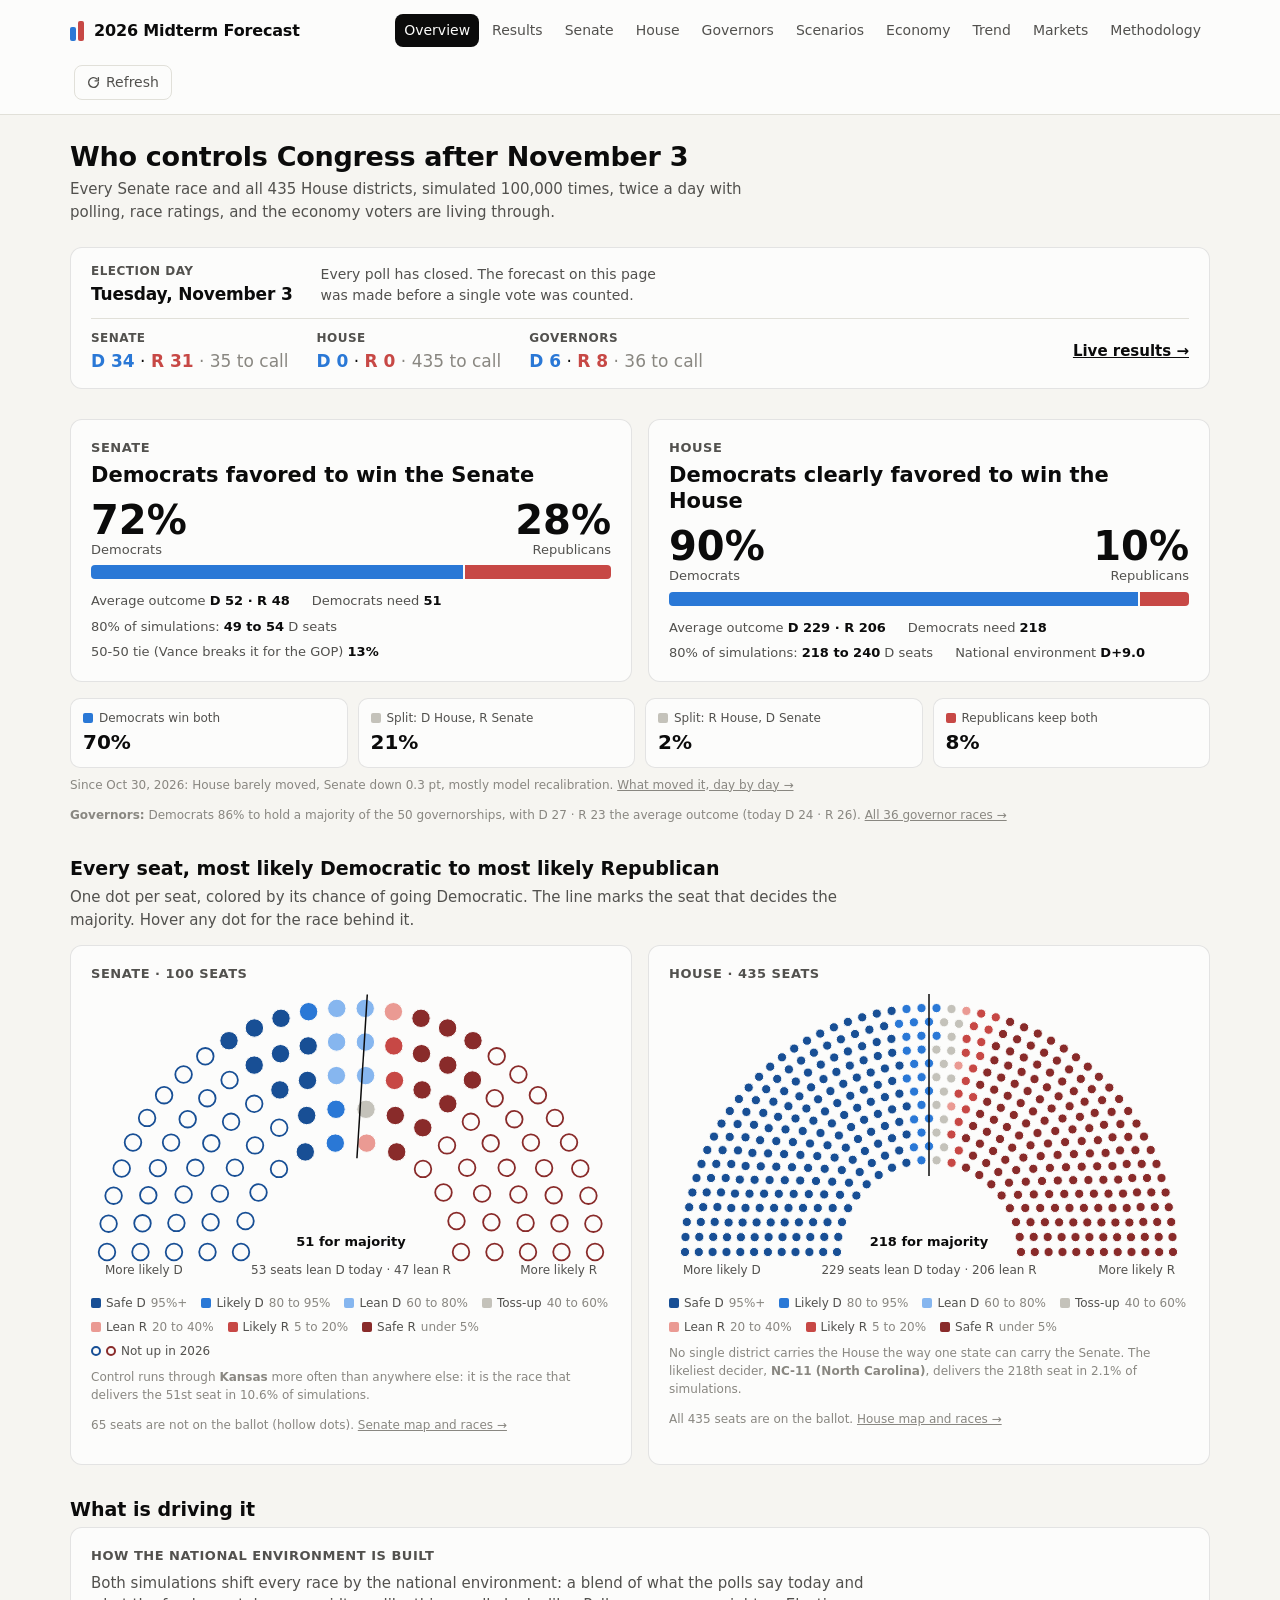
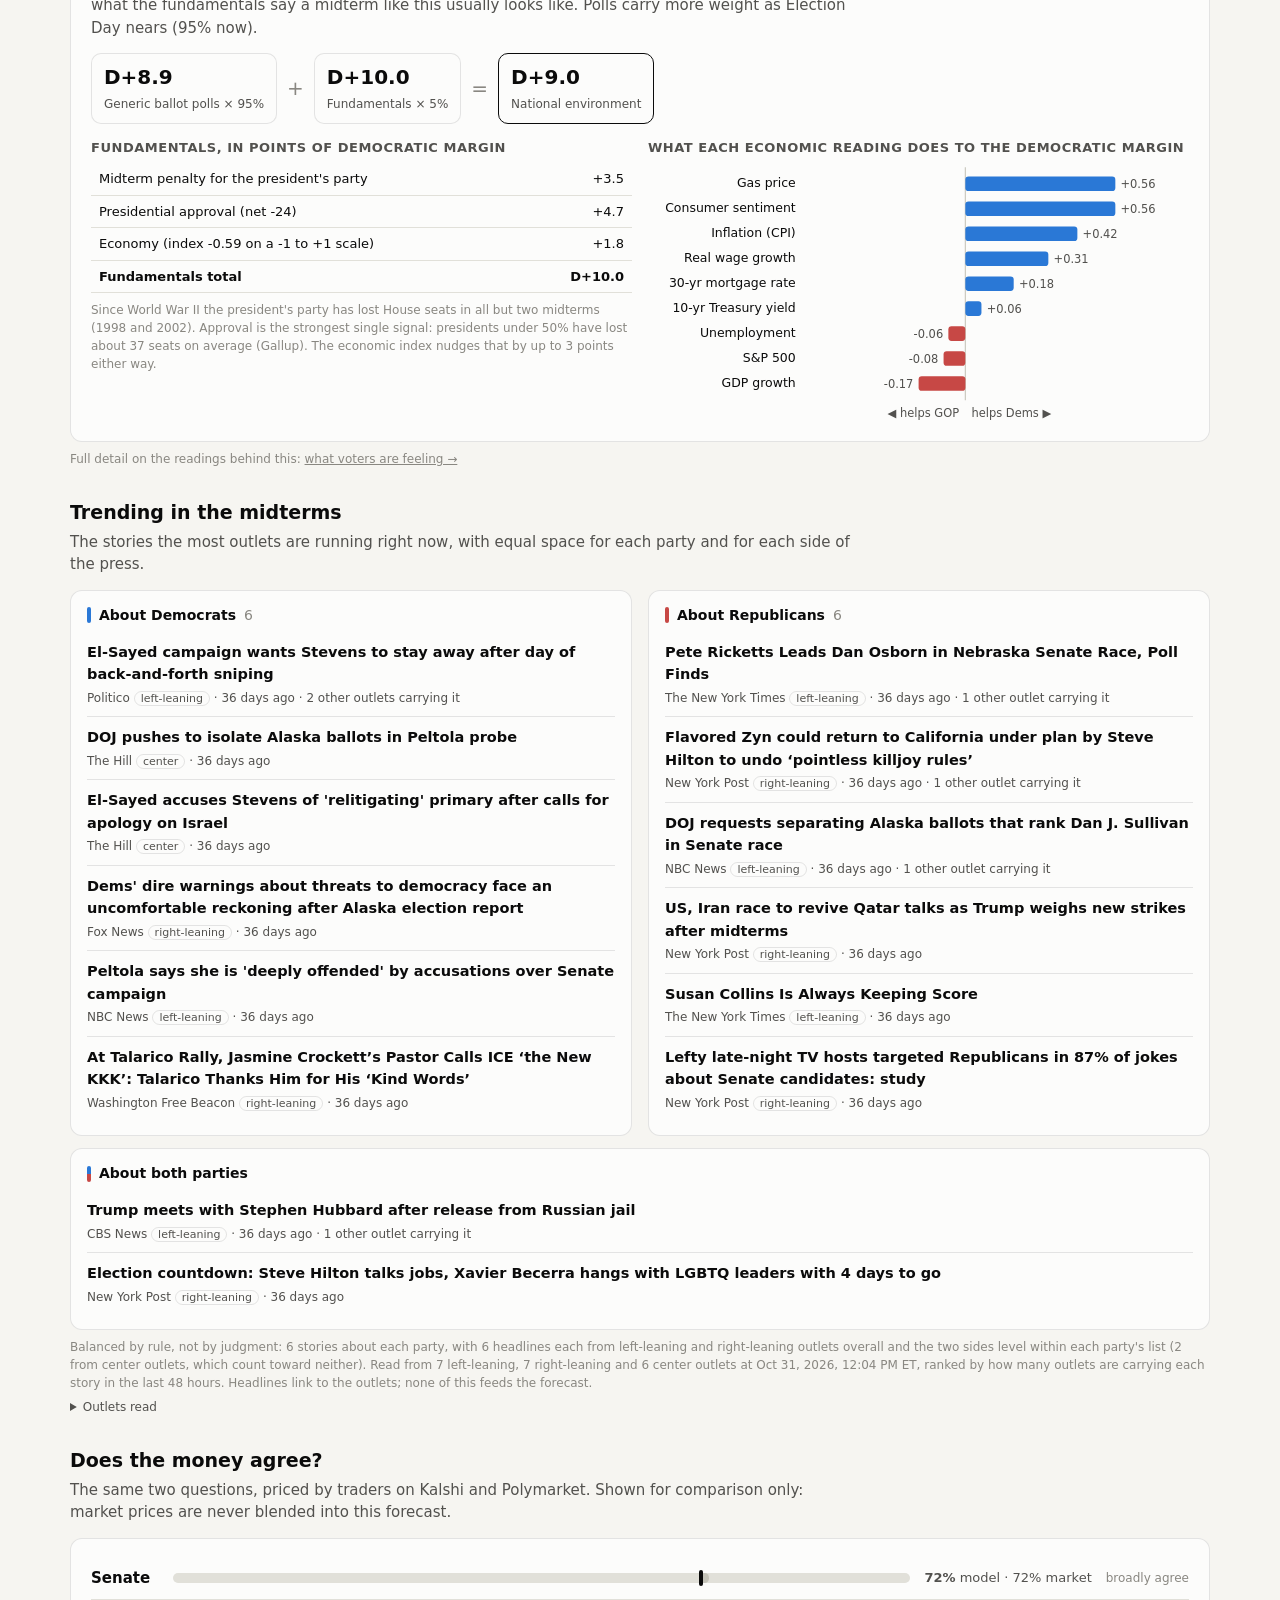
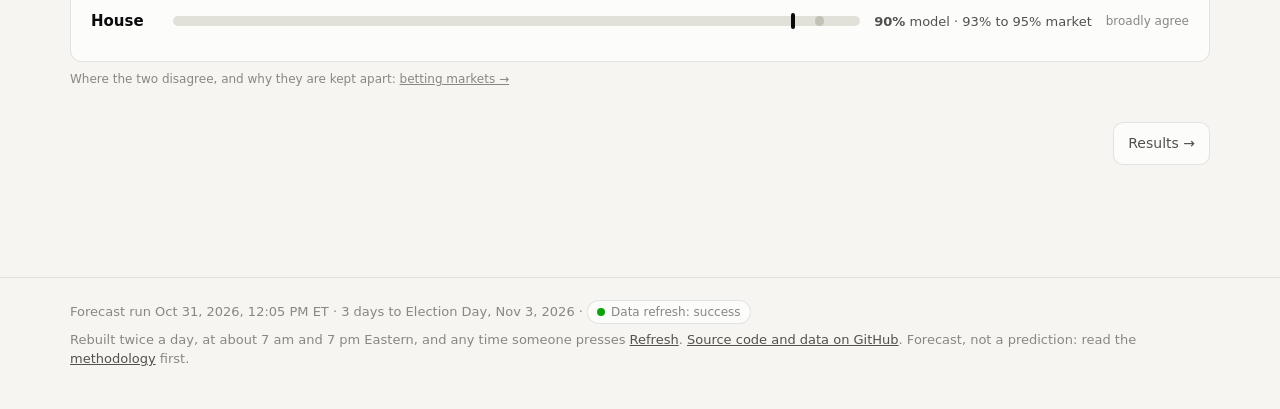
==== site/index.html @ d17dbe6e "Forecast update: 2026-10-31 16:06 UTC" ====
<!DOCTYPE html>
<html lang="en">
<head>
<meta charset="UTF-8">
<meta name="viewport" content="width=device-width, initial-scale=1">
<title>2026 Midterm Forecast</title>
<meta name="description" content="Who controls the House and Senate after November 3, 2026. Every Senate race and all 435 House districts, simulated 100,000 times, twice a day.">
<meta property="og:type" content="website">
<meta property="og:title" content="2026 Midterm Forecast">
<meta property="og:description" content="Who controls the House and Senate after November 3, 2026. Every Senate race and all 435 House districts, simulated 100,000 times, twice a day.">
<meta property="og:url" content="https://gh0stmahn-ai.github.io/">
<meta property="og:image" content="https://gh0stmahn-ai.github.io/assets/og.png">
<meta property="og:image:width" content="1200">
<meta property="og:image:height" content="630">
<meta name="twitter:card" content="summary_large_image">
<meta name="twitter:title" content="2026 Midterm Forecast">
<meta name="twitter:description" content="Who controls the House and Senate after November 3, 2026. Every Senate race and all 435 House districts, simulated 100,000 times, twice a day.">
<meta name="twitter:image" content="https://gh0stmahn-ai.github.io/assets/og.png">
<link rel="icon" href="data:image/svg+xml,%3Csvg xmlns='http://www.w3.org/2000/svg' viewBox='0 0 32 32'%3E%3Crect width='32' height='32' rx='7' fill='%23f6f5f1'/%3E%3Crect x='5' y='8' width='10' height='18' rx='2' fill='%232a78d6'/%3E%3Crect x='17' y='8' width='10' height='18' rx='2' fill='%23c74845'/%3E%3C/svg%3E">
<link rel="stylesheet" href="assets/style.css?v=6482eff1">
</head>
<body>
<header class="site-head"><div class="bar">
  <a class="brand plain" href="index.html"><span class="mark"><i></i><i></i></span>2026 Midterm Forecast</a>
  <nav class="main" aria-label="Sections"><a href="index.html" aria-current="page">Overview</a><a href="results.html">Results</a><a href="senate.html">Senate</a><a href="house.html">House</a><a href="governors.html">Governors</a><a href="scenarios.html">Scenarios</a><a href="economy.html">Economy</a><a href="trend.html">Trend</a><a href="markets.html">Markets</a><a href="methodology.html">Methodology</a></nav>
  <a class="refresh" href="https://github.com/Gh0stmahn-ai/cd-election-agent/actions/workflows/daily-forecast.yml" target="_blank" rel="noopener"
     title="Re-run the forecast now on the latest public data (opens GitHub Actions)">
    <svg viewBox="0 0 16 16" fill="none" stroke="currentColor" stroke-width="1.7"
         stroke-linecap="round" stroke-linejoin="round" aria-hidden="true">
      <path d="M14 8a6 6 0 1 1-1.8-4.3"></path><path d="M14 2v4h-4"></path>
    </svg>Refresh</a>
</div></header>

<div class="wrap">
<div class="page-head">
  <h1>Who controls Congress after November 3</h1>
  <div class="sub">Every Senate race and all 435 House districts, simulated 100,000 times, twice a day with polling, race ratings, and the economy voters are living through.</div>
</div>


<div class="countdown" id="countdown">
  <div class="cd-when"><span class="cd-kicker">Election Day</span>
    <span class="cd-date">Tuesday, November 3</span></div>
</div>

<section>
  <div class="grid2">
    <div class="card" id="hero-senate"></div>
    <div class="card" id="hero-house"></div>
  </div>
  <div class="joint" id="joint"></div>
  <p class="note" id="what-moved"></p>
  <p class="note" id="gov-line"></p>
</section>

<section>
  <h2>Every seat, most likely Democratic to most likely Republican</h2>
  <p class="lede">One dot per seat, colored by its chance of going Democratic. The line marks the seat that
    decides the majority. Hover any dot for the race behind it.</p>
  <div class="grid2">
    <div class="card">
      <div class="chamber-label">Senate · 100 seats</div>
      <svg id="hemi-senate" viewBox="0 0 520 300" role="img" aria-label="Senate seats"></svg>
      <div class="legend" id="legend-senate"></div>
      <p class="note" id="tip-senate-line"></p>
      <p class="note">65 seats are not on the ballot (hollow dots). <a href="senate.html">Senate map and races &#8594;</a></p>
    </div>
    <div class="card">
      <div class="chamber-label">House · 435 seats</div>
      <svg id="hemi-house" viewBox="0 0 520 300" role="img" aria-label="House seats"></svg>
      <div class="legend" id="legend-house"></div>
      <p class="note" id="tip-house-line"></p>
      <p class="note">All 435 seats are on the ballot. <a href="house.html">House map and races &#8594;</a></p>
    </div>
  </div>
</section>

<section>
  <h2>What is driving it</h2>
  <div class="card" id="environment"></div>
  <p class="note">Full detail on the readings behind this: <a href="economy.html">what voters are feeling &#8594;</a></p>
</section>

<section id="headlines-wrap">
  <h2>Trending in the midterms</h2>
  <p class="lede">The stories the most outlets are running right now, with equal space for each party and
    for each side of the press.</p>
  <div id="headlines"></div>
</section>

<section>
  <h2>Does the money agree?</h2>
  <p class="lede">The same two questions, priced by traders on Kalshi and Polymarket. Shown
    for comparison only: market prices are never blended into this forecast.</p>
  <div class="card" id="market-strip"></div>
  <p class="note">Where the two disagree, and why they are kept apart:
    <a href="markets.html">betting markets &#8594;</a></p>
</section>

<div class="prev-next"><span></span><a href="results.html">Results &#8594;</a></div>
</div>

<footer class="site"><div class="wrap" style="padding-bottom:0">
  <div id="foot-updated"></div>
  <div style="margin-top:6px">Rebuilt twice a day, at about 7 am and 7 pm Eastern, and any time someone
    presses <a href="https://github.com/Gh0stmahn-ai/cd-election-agent/actions/workflows/daily-forecast.yml">Refresh</a>.
    <a href="https://github.com/Gh0stmahn-ai/cd-election-agent">Source code and data on GitHub</a>.
    Forecast, not a prediction: read the <a href="methodology.html">methodology</a> first.</div>
</div></footer>

<script src="assets/app.js?v=6482eff1"></script>
<script>
const PAGE_DATA = {"site":{"timestamp":"2026-10-31T16:05:37.461318+00:00","status":"success"},"senate":{"dem_control_prob":0.7163,"tie_prob":0.1307,"mean_dem_seats":51.58,"mean_rep_seats":48.07,"not_up":{"D":34,"R":31,"note":"65 seats not up in 2026: 34 in the Democratic caucus (incl. King and Sanders), 31 Republican."},"percentiles":{"5":48,"10":49,"25":50,"50":52,"75":53,"90":54,"95":55},"histogram":{"39":1e-05,"40":2e-05,"41":0.0001,"42":0.00012,"43":0.00052,"44":0.00117,"45":0.00327,"46":0.00794,"47":0.01915,"48":0.04186,"49":0.07886,"50":0.13068,"51":0.17718,"52":0.1954,"53":0.1682,"54":0.10848,"55":0.04839,"56":0.01514,"57":0.00287,"58":0.0005,"59":7e-05,"60":3e-05,"61":2e-05,"62":1e-05,"63":1e-05},"seats":[{"seat_id":"AK-2026","state":"AK","held_by":"R","rating":"tossup","lean":"R","dem_candidate":"Mary Peltola","rep_candidate":"Dan S. Sullivan","incumbent":"Dan S. Sullivan","notes":"Top-four ballot: 3 Republicans advanced; Dan S. Sullivan is the incumbent","challenger_caucus":null,"atmospherics_adj":0.0,"polling":{"weight":0.841,"poll_margin":2.4,"n_used":4,"rating_margin":-1.51},"expected_margin":1.78,"dem_win_prob":0.6166,"tipping_prob":0.0984,"rating_prob":0.3988,"poll_prob":0.6582},{"seat_id":"AL-2026","state":"AL","held_by":"R","rating":"solid","lean":"R","dem_candidate":"Everett Wess","rep_candidate":"Barry Moore","incumbent":null,"notes":"Open: Tommy Tuberville not on the ballot","challenger_caucus":null,"atmospherics_adj":0.0,"polling":null,"expected_margin":-26.01,"dem_win_prob":0.0015,"tipping_prob":0.0003,"rating_prob":0.0016,"poll_prob":null},{"seat_id":"AR-2026","state":"AR","held_by":"R","rating":"solid","lean":"R","dem_candidate":"Hallie Shoffner","rep_candidate":"Tom Cotton","incumbent":"Tom Cotton","notes":"","challenger_caucus":null,"atmospherics_adj":0.0,"polling":null,"expected_margin":-26.01,"dem_win_prob":0.0014,"tipping_prob":0.0003,"rating_prob":0.0016,"poll_prob":null},{"seat_id":"CO-2026","state":"CO","held_by":"D","rating":"solid","lean":"D","dem_candidate":"John Hickenlooper","rep_candidate":"Mark Baisley","incumbent":"John Hickenlooper","notes":"","challenger_caucus":null,"atmospherics_adj":0.0,"polling":null,"expected_margin":25.99,"dem_win_prob":0.9983,"tipping_prob":0.0011,"rating_prob":0.9984,"poll_prob":null},{"seat_id":"DE-2026","state":"DE","held_by":"D","rating":"solid","lean":"D","dem_candidate":"Chris Coons","rep_candidate":"Michael Katz","incumbent":"Chris Coons","notes":"","challenger_caucus":null,"atmospherics_adj":0.0,"polling":null,"expected_margin":25.99,"dem_win_prob":0.9987,"tipping_prob":0.0008,"rating_prob":0.9984,"poll_prob":null},{"seat_id":"FL-2026-special","state":"FL","held_by":"R","rating":"likely","lean":"R","dem_candidate":"Angie Nixon","rep_candidate":"Ashley Moody","incumbent":"Ashley Moody","notes":"Special election","challenger_caucus":null,"atmospherics_adj":0.0,"polling":{"weight":0.841,"poll_margin":-6.3,"n_used":21,"rating_margin":-12.51},"expected_margin":-7.29,"dem_win_prob":0.1044,"tipping_prob":0.025,"rating_prob":0.0168,"poll_prob":0.1424},{"seat_id":"GA-2026","state":"GA","held_by":"D","rating":"likely","lean":"D","dem_candidate":"Jon Ossoff","rep_candidate":"Mike Collins","incumbent":"Jon Ossoff","notes":"","challenger_caucus":null,"atmospherics_adj":0.0,"polling":{"weight":0.841,"poll_margin":8.7,"n_used":13,"rating_margin":12.49},"expected_margin":9.3,"dem_win_prob":0.9444,"tipping_prob":0.0359,"rating_prob":0.983,"poll_prob":0.9302},{"seat_id":"IA-2026","state":"IA","held_by":"R","rating":"tossup","lean":"R","dem_candidate":"Josh Turek","rep_candidate":"Ashley Hinson","incumbent":null,"notes":"Open: Joni Ernst not on the ballot","challenger_caucus":null,"atmospherics_adj":-0.02,"polling":{"weight":0.841,"poll_margin":0.1,"n_used":28,"rating_margin":-1.51},"expected_margin":-0.46,"dem_win_prob":0.4687,"tipping_prob":0.0927,"rating_prob":0.3988,"poll_prob":0.5068},{"seat_id":"ID-2026","state":"ID","held_by":"R","rating":"solid","lean":"R","dem_candidate":"Todd Achilles (I)","rep_candidate":"Jim Risch","incumbent":"Jim Risch","notes":"The Democratic nominee withdrew; the challenger is independent Todd Achilles","challenger_caucus":"independent","atmospherics_adj":0.0,"polling":null,"expected_margin":-26.01,"dem_win_prob":0.0014,"tipping_prob":0.0,"rating_prob":0.0016,"poll_prob":null},{"seat_id":"IL-2026","state":"IL","held_by":"D","rating":"solid","lean":"D","dem_candidate":"Juliana Stratton","rep_candidate":"Don Tracy","incumbent":null,"notes":"Open: Dick Durbin not on the ballot","challenger_caucus":null,"atmospherics_adj":0.0,"polling":null,"expected_margin":25.99,"dem_win_prob":0.9984,"tipping_prob":0.0013,"rating_prob":0.9984,"poll_prob":null},{"seat_id":"KS-2026","state":"KS","held_by":"R","rating":"tossup","lean":"R","dem_candidate":"Adam Hamilton","rep_candidate":"Roger Marshall","incumbent":"Roger Marshall","notes":"","challenger_caucus":null,"atmospherics_adj":-0.01,"polling":{"weight":0.841,"poll_margin":2.8,"n_used":14,"rating_margin":-1.51},"expected_margin":1.97,"dem_win_prob":0.6344,"tipping_prob":0.1062,"rating_prob":0.3988,"poll_prob":0.6827},{"seat_id":"KY-2026","state":"KY","held_by":"R","rating":"solid","lean":"R","dem_candidate":"Charles Booker","rep_candidate":"Andy Barr","incumbent":null,"notes":"Open: Mitch McConnell not on the ballot","challenger_caucus":null,"atmospherics_adj":0.0,"polling":null,"expected_margin":-26.01,"dem_win_prob":0.0018,"tipping_prob":0.0003,"rating_prob":0.0016,"poll_prob":null},{"seat_id":"LA-2026","state":"LA","held_by":"R","rating":"solid","lean":"R","dem_candidate":"Jamie Davis","rep_candidate":"Julia Letlow","incumbent":null,"notes":"Open: Bill Cassidy not on the ballot","challenger_caucus":null,"atmospherics_adj":0.0,"polling":null,"expected_margin":-26.01,"dem_win_prob":0.0015,"tipping_prob":0.0003,"rating_prob":0.0016,"poll_prob":null},{"seat_id":"MA-2026","state":"MA","held_by":"D","rating":"solid","lean":"D","dem_candidate":"Ed Markey","rep_candidate":"John Deaton","incumbent":"Ed Markey","notes":"","challenger_caucus":null,"atmospherics_adj":0.0,"polling":null,"expected_margin":25.99,"dem_win_prob":0.9984,"tipping_prob":0.0012,"rating_prob":0.9984,"poll_prob":null},{"seat_id":"ME-2026","state":"ME","held_by":"R","rating":"tossup","lean":"R","dem_candidate":"Troy Jackson","rep_candidate":"Susan Collins","incumbent":"Susan Collins","notes":"","challenger_caucus":null,"atmospherics_adj":0.0,"polling":{"weight":0.841,"poll_margin":2.2,"n_used":29,"rating_margin":-1.51},"expected_margin":1.61,"dem_win_prob":0.6082,"tipping_prob":0.1035,"rating_prob":0.3988,"poll_prob":0.6456},{"seat_id":"MI-2026","state":"MI","held_by":"D","rating":"tossup","lean":"D","dem_candidate":"Abdul El-Sayed","rep_candidate":"Mike Rogers","incumbent":null,"notes":"Open: Gary Peters not on the ballot","challenger_caucus":null,"atmospherics_adj":-0.01,"polling":{"weight":0.841,"poll_margin":4.2,"n_used":46,"rating_margin":1.49},"expected_margin":3.62,"dem_win_prob":0.7352,"tipping_prob":0.0988,"rating_prob":0.5999,"poll_prob":0.7621},{"seat_id":"MN-2026","state":"MN","held_by":"D","rating":"lean","lean":"D","dem_candidate":"Peggy Flanagan","rep_candidate":"Michele Tafoya","incumbent":null,"notes":"Open: Tina Smith not on the ballot","challenger_caucus":null,"atmospherics_adj":0.0,"polling":{"weight":0.841,"poll_margin":6.0,"n_used":17,"rating_margin":8.49},"expected_margin":6.4,"dem_win_prob":0.866,"tipping_prob":0.0675,"rating_prob":0.9253,"poll_prob":0.8458},{"seat_id":"MS-2026","state":"MS","held_by":"R","rating":"likely","lean":"R","dem_candidate":"Scott Colom","rep_candidate":"Cindy Hyde-Smith","incumbent":"Cindy Hyde-Smith","notes":"","challenger_caucus":null,"atmospherics_adj":0.0,"polling":{"weight":0.421,"poll_margin":-5.6,"n_used":2,"rating_margin":-12.51},"expected_margin":-9.6,"dem_win_prob":0.0669,"tipping_prob":0.0145,"rating_prob":0.0168,"poll_prob":0.1709},{"seat_id":"MT-2026","state":"MT","held_by":"R","rating":"solid","lean":"R","dem_candidate":"Seth Bodnar (I)","rep_candidate":"Kurt Alme","incumbent":null,"notes":"The main challenger is independent Seth Bodnar; Democrat Alani Bankhead is also on the ballot; Open: Steve Daines not on the ballot","challenger_caucus":"independent","atmospherics_adj":0.0,"polling":null,"expected_margin":-26.01,"dem_win_prob":0.0016,"tipping_prob":0.0,"rating_prob":0.0016,"poll_prob":null},{"seat_id":"NC-2026","state":"NC","held_by":"R","rating":"likely","lean":"D","dem_candidate":"Roy Cooper","rep_candidate":"Michael Whatley","incumbent":null,"notes":"Open: Thom Tillis not on the ballot","challenger_caucus":null,"atmospherics_adj":0.0,"polling":{"weight":0.841,"poll_margin":11.0,"n_used":27,"rating_margin":12.49},"expected_margin":11.24,"dem_win_prob":0.974,"tipping_prob":0.0197,"rating_prob":0.983,"poll_prob":0.9691},{"seat_id":"NE-2026","state":"NE","held_by":"R","rating":"lean","lean":"R","dem_candidate":"Dan Osborn (I)","rep_candidate":"Pete Ricketts","incumbent":"Pete Ricketts","notes":"Challenger is independent Dan Osborn, who says he would not caucus with either party","challenger_caucus":"independent","atmospherics_adj":0.0,"polling":{"weight":0.841,"poll_margin":-1.2,"n_used":12,"rating_margin":-8.51},"expected_margin":-2.36,"dem_win_prob":0.3393,"tipping_prob":0.0,"rating_prob":0.0743,"poll_prob":0.4193},{"seat_id":"NH-2026","state":"NH","held_by":"D","rating":"lean","lean":"D","dem_candidate":"Chris Pappas","rep_candidate":"John E. Sununu","incumbent":null,"notes":"Open: Jeanne Shaheen not on the ballot","challenger_caucus":null,"atmospherics_adj":-0.03,"polling":{"weight":0.841,"poll_margin":7.3,"n_used":15,"rating_margin":8.49},"expected_margin":7.04,"dem_win_prob":0.8877,"tipping_prob":0.0608,"rating_prob":0.9253,"poll_prob":0.8924},{"seat_id":"NJ-2026","state":"NJ","held_by":"D","rating":"solid","lean":"D","dem_candidate":"Cory Booker","rep_candidate":"Justin Murphy","incumbent":"Cory Booker","notes":"","challenger_caucus":null,"atmospherics_adj":0.0,"polling":null,"expected_margin":25.99,"dem_win_prob":0.9983,"tipping_prob":0.001,"rating_prob":0.9984,"poll_prob":null},{"seat_id":"NM-2026","state":"NM","held_by":"D","rating":"solid","lean":"D","dem_candidate":"Ben Ray Luj\u00e1n","rep_candidate":"Larry Marker","incumbent":"Ben Ray Luj\u00e1n","notes":"","challenger_caucus":null,"atmospherics_adj":0.0,"polling":null,"expected_margin":25.99,"dem_win_prob":0.9979,"tipping_prob":0.0013,"rating_prob":0.9984,"poll_prob":null},{"seat_id":"OH-2026-special","state":"OH","held_by":"R","rating":"tossup","lean":"R","dem_candidate":"Sherrod Brown","rep_candidate":"Jon Husted","incumbent":null,"notes":"Special election","challenger_caucus":null,"atmospherics_adj":0.05,"polling":{"weight":0.841,"poll_margin":3.2,"n_used":28,"rating_margin":-1.51},"expected_margin":3.2,"dem_win_prob":0.7099,"tipping_prob":0.0992,"rating_prob":0.3988,"poll_prob":0.7065},{"seat_id":"OK-2026","state":"OK","held_by":"R","rating":"solid","lean":"R","dem_candidate":"N'Kiyla Jasmine Thomas","rep_candidate":"Kevin Hern","incumbent":null,"notes":"Open: Alan Armstrong not on the ballot","challenger_caucus":null,"atmospherics_adj":0.0,"polling":null,"expected_margin":-26.01,"dem_win_prob":0.0015,"tipping_prob":0.0003,"rating_prob":0.0016,"poll_prob":null},{"seat_id":"OR-2026","state":"OR","held_by":"D","rating":"solid","lean":"D","dem_candidate":"Jeff Merkley","rep_candidate":"David Brock Smith","incumbent":"Jeff Merkley","notes":"","challenger_caucus":null,"atmospherics_adj":0.0,"polling":null,"expected_margin":25.99,"dem_win_prob":0.9984,"tipping_prob":0.0011,"rating_prob":0.9984,"poll_prob":null},{"seat_id":"RI-2026","state":"RI","held_by":"D","rating":"solid","lean":"D","dem_candidate":"Jack Reed","rep_candidate":"Raymond McKay","incumbent":"Jack Reed","notes":"","challenger_caucus":null,"atmospherics_adj":0.0,"polling":null,"expected_margin":25.99,"dem_win_prob":0.9983,"tipping_prob":0.0009,"rating_prob":0.9984,"poll_prob":null},{"seat_id":"SC-2026","state":"SC","held_by":"R","rating":"lean","lean":"R","dem_candidate":"Annie Andrews","rep_candidate":"Darline Graham","incumbent":"Darline Graham","notes":"","challenger_caucus":null,"atmospherics_adj":0.0,"polling":{"weight":0.841,"poll_margin":-1.8,"n_used":13,"rating_margin":-8.51},"expected_margin":-2.86,"dem_win_prob":0.3099,"tipping_prob":0.0699,"rating_prob":0.0743,"poll_prob":0.38},{"seat_id":"SD-2026","state":"SD","held_by":"R","rating":"solid","lean":"R","dem_candidate":"Brian Bengs (I)","rep_candidate":"Mike Rounds","incumbent":"Mike Rounds","notes":"The Democratic nominee withdrew; the challenger is independent Brian Bengs","challenger_caucus":"independent","atmospherics_adj":0.0,"polling":null,"expected_margin":-26.01,"dem_win_prob":0.0016,"tipping_prob":0.0,"rating_prob":0.0016,"poll_prob":null},{"seat_id":"TN-2026","state":"TN","held_by":"R","rating":"solid","lean":"R","dem_candidate":"Marquita Bradshaw","rep_candidate":"Bill Hagerty","incumbent":"Bill Hagerty","notes":"","challenger_caucus":null,"atmospherics_adj":0.0,"polling":null,"expected_margin":-26.01,"dem_win_prob":0.0016,"tipping_prob":0.0003,"rating_prob":0.0016,"poll_prob":null},{"seat_id":"TX-2026","state":"TX","held_by":"R","rating":"tossup","lean":"R","dem_candidate":"James Talarico","rep_candidate":"Ken Paxton","incumbent":null,"notes":"Open: John Cornyn not on the ballot","challenger_caucus":null,"atmospherics_adj":0.02,"polling":{"weight":0.841,"poll_margin":2.9,"n_used":53,"rating_margin":-1.51},"expected_margin":2.5,"dem_win_prob":0.6588,"tipping_prob":0.0955,"rating_prob":0.3988,"poll_prob":0.6888},{"seat_id":"VA-2026","state":"VA","held_by":"D","rating":"solid","lean":"D","dem_candidate":"Mark Warner","rep_candidate":"Bert Mizusawa","incumbent":"Mark Warner","notes":"","challenger_caucus":null,"atmospherics_adj":0.0,"polling":null,"expected_margin":25.99,"dem_win_prob":0.9983,"tipping_prob":0.001,"rating_prob":0.9984,"poll_prob":null},{"seat_id":"WV-2026","state":"WV","held_by":"R","rating":"solid","lean":"R","dem_candidate":"Rachel Fetty Anderson","rep_candidate":"Shelley Moore Capito","incumbent":"Shelley Moore Capito","notes":"","challenger_caucus":null,"atmospherics_adj":0.0,"polling":null,"expected_margin":-26.01,"dem_win_prob":0.0026,"tipping_prob":0.0006,"rating_prob":0.0016,"poll_prob":null},{"seat_id":"WY-2026","state":"WY","held_by":"R","rating":"solid","lean":"R","dem_candidate":"James W. Byrd","rep_candidate":"Harriet Hageman","incumbent":null,"notes":"Open: Cynthia Lummis not on the ballot","challenger_caucus":null,"atmospherics_adj":0.0,"polling":null,"expected_margin":-26.01,"dem_win_prob":0.0017,"tipping_prob":0.0003,"rating_prob":0.0016,"poll_prob":null}],"ratings_as_of":"2026-10-31","ratings_source":"Cook Political Report Senate ratings of Oct 30, 2026, via Wikipedia (revision 1383022333, 2026-10-31)"},"house":{"dem_control_prob":0.9018,"mean_dem_seats":228.88,"majority":218,"percentiles":{"5":213,"10":218,"25":224,"50":229,"75":235,"90":240,"95":244},"histogram":{"150":1e-05,"151":1e-05,"152":1e-05,"153":1e-05,"154":3e-05,"155":5e-05,"156":1e-05,"157":3e-05,"158":2e-05,"159":4e-05,"160":2e-05,"161":6e-05,"162":1e-05,"163":3e-05,"164":6e-05,"165":4e-05,"166":3e-05,"167":6e-05,"168":6e-05,"169":8e-05,"170":3e-05,"171":3e-05,"172":4e-05,"173":7e-05,"174":0.00018,"175":0.00012,"176":0.00013,"177":0.0001,"178":0.00013,"179":0.00017,"180":0.00015,"181":0.00019,"182":0.00023,"183":0.00024,"184":0.00025,"185":0.00022,"186":0.00019,"187":0.00023,"188":0.00023,"189":0.00029,"190":0.00036,"191":0.00043,"192":0.00048,"193":0.00048,"194":0.00042,"195":0.00065,"196":0.00069,"197":0.00055,"198":0.00097,"199":0.00093,"200":0.00127,"201":0.00131,"202":0.00142,"203":0.00188,"204":0.00175,"205":0.00224,"206":0.00242,"207":0.00287,"208":0.00336,"209":0.00386,"210":0.00437,"211":0.00564,"212":0.0056,"213":0.00701,"214":0.0083,"215":0.01016,"216":0.01101,"217":0.01358,"218":0.01628,"219":0.01854,"220":0.02186,"221":0.02551,"222":0.02804,"223":0.03202,"224":0.03635,"225":0.04075,"226":0.04472,"227":0.04726,"228":0.04936,"229":0.0505,"230":0.04955,"231":0.0497,"232":0.04817,"233":0.04531,"234":0.04343,"235":0.03746,"236":0.03365,"237":0.02968,"238":0.02546,"239":0.02158,"240":0.01847,"241":0.01444,"242":0.01233,"243":0.01056,"244":0.00865,"245":0.00711,"246":0.00531,"247":0.00489,"248":0.00395,"249":0.00315,"250":0.00242,"251":0.00255,"252":0.00197,"253":0.00164,"254":0.00127,"255":0.00105,"256":0.00093,"257":0.00082,"258":0.00065,"259":0.00042,"260":0.00053,"261":0.00045,"262":0.00035,"263":0.00036,"264":0.00029,"265":0.00028,"266":0.00019,"267":0.00016,"268":0.0002,"269":9e-05,"270":0.00013,"271":6e-05,"272":0.0001,"273":0.00012,"274":7e-05,"275":4e-05,"276":5e-05,"277":7e-05,"278":9e-05,"279":4e-05,"280":3e-05,"281":6e-05,"282":2e-05,"283":5e-05,"284":3e-05,"285":2e-05,"287":1e-05},"district_probs":{"AK-AL":0.099,"AL-1":0.0,"AL-2":0.0902,"AL-3":0.0,"AL-4":0.0,"AL-5":0.0,"AL-6":0.0,"AL-7":0.9995,"AR-1":0.0,"AR-2":0.0209,"AR-3":0.0,"AR-4":0.0,"AZ-1":0.9068,"AZ-2":0.0938,"AZ-3":1.0,"AZ-4":0.9714,"AZ-5":0.0003,"AZ-6":0.9139,"AZ-7":0.9999,"AZ-8":0.0011,"AZ-9":0.0,"CA-1":0.9934,"CA-2":0.9999,"CA-3":0.9874,"CA-4":0.9966,"CA-5":0.0004,"CA-6":0.9792,"CA-7":0.9934,"CA-8":1.0,"CA-9":0.9967,"CA-10":1.0,"CA-11":1.0,"CA-12":1.0,"CA-13":0.966,"CA-14":1.0,"CA-15":1.0,"CA-16":1.0,"CA-17":1.0,"CA-18":1.0,"CA-19":1.0,"CA-20":0.0,"CA-21":0.9781,"CA-22":0.5129,"CA-23":0.0009,"CA-24":0.9999,"CA-25":0.9645,"CA-26":0.9979,"CA-27":0.9871,"CA-28":0.9999,"CA-29":1.0,"CA-30":1.0,"CA-31":0.9962,"CA-32":1.0,"CA-33":0.9934,"CA-34":1.0,"CA-35":0.9877,"CA-36":1.0,"CA-37":1.0,"CA-38":0.9964,"CA-39":0.9938,"CA-40":0.006,"CA-41":0.998,"CA-42":0.9967,"CA-43":1.0,"CA-44":1.0,"CA-45":0.9698,"CA-46":0.9992,"CA-47":0.9875,"CA-48":0.9046,"CA-49":0.9938,"CA-50":0.9991,"CA-51":0.9989,"CA-52":0.9997,"CO-1":1.0,"CO-2":1.0,"CO-3":0.029,"CO-4":0.0822,"CO-5":0.4074,"CO-6":0.9997,"CO-7":0.9981,"CO-8":0.912,"CT-1":0.9998,"CT-2":0.9701,"CT-3":0.9976,"CT-4":1.0,"CT-5":0.9506,"DE-AL":0.998,"FL-1":0.0,"FL-2":0.0011,"FL-3":0.0003,"FL-4":0.0072,"FL-5":0.0003,"FL-6":0.0001,"FL-7":0.11,"FL-8":0.0011,"FL-9":0.0874,"FL-10":0.9999,"FL-11":0.0022,"FL-12":0.0021,"FL-13":0.1023,"FL-14":0.5604,"FL-15":0.0006,"FL-16":0.0265,"FL-17":0.0002,"FL-18":0.0011,"FL-19":0.0001,"FL-20":1.0,"FL-21":0.0021,"FL-22":0.5602,"FL-23":0.9988,"FL-24":1.0,"FL-25":0.89,"FL-26":0.0019,"FL-27":0.1008,"FL-28":0.0003,"GA-1":0.001,"GA-2":0.9705,"GA-3":0.0,"GA-4":1.0,"GA-5":1.0,"GA-6":1.0,"GA-7":0.0001,"GA-8":0.0,"GA-9":0.0,"GA-10":0.0002,"GA-11":0.0001,"GA-12":0.002,"GA-13":1.0,"GA-14":0.0,"HI-1":0.9998,"HI-2":0.9997,"IA-1":0.8724,"IA-2":0.4289,"IA-3":0.8899,"IA-4":0.0,"ID-1":0.0,"ID-2":0.0,"IL-1":1.0,"IL-2":1.0,"IL-3":1.0,"IL-4":1.0,"IL-5":1.0,"IL-6":0.9528,"IL-7":1.0,"IL-8":0.9836,"IL-9":1.0,"IL-10":0.9999,"IL-11":0.9913,"IL-12":0.0,"IL-13":0.9844,"IL-14":0.9512,"IL-15":0.0,"IL-16":0.0002,"IL-17":0.952,"IN-1":0.9741,"IN-2":0.0,"IN-3":0.0,"IN-4":0.0,"IN-5":0.0894,"IN-6":0.0,"IN-7":1.0,"IN-8":0.0,"IN-9":0.0,"KS-1":0.0,"KS-2":0.0161,"KS-3":0.9247,"KS-4":0.0001,"KY-1":0.0,"KY-2":0.0,"KY-3":0.9994,"KY-4":0.0,"KY-5":0.0,"KY-6":0.3792,"LA-1":0.0,"LA-2":1.0,"LA-3":0.0,"LA-4":0.0,"LA-5":0.0,"LA-6":0.0,"MA-1":0.998,"MA-2":0.9999,"MA-3":0.9998,"MA-4":0.9997,"MA-5":1.0,"MA-6":0.9997,"MA-7":1.0,"MA-8":1.0,"MA-9":0.9911,"MD-1":0.0013,"MD-2":0.9993,"MD-3":0.9998,"MD-4":1.0,"MD-5":1.0,"MD-6":0.9467,"MD-7":1.0,"MD-8":1.0,"ME-1":0.9997,"ME-2":0.1276,"MI-1":0.0002,"MI-2":0.0,"MI-3":0.9722,"MI-4":0.4446,"MI-5":0.0,"MI-6":0.9999,"MI-7":0.4958,"MI-8":0.9708,"MI-9":0.0,"MI-10":0.4432,"MI-11":0.999,"MI-12":1.0,"MI-13":1.0,"MN-1":0.0999,"MN-2":0.9815,"MN-3":0.9998,"MN-4":1.0,"MN-5":1.0,"MN-6":0.0003,"MN-7":0.0,"MN-8":0.002,"MO-1":1.0,"MO-2":0.0236,"MO-3":0.0,"MO-4":0.0,"MO-5":1.0,"MO-6":0.0,"MO-7":0.0,"MO-8":0.0,"MS-1":0.0,"MS-2":0.9997,"MS-3":0.0,"MS-4":0.0,"MT-1":0.4082,"MT-2":0.0,"NC-1":0.5466,"NC-2":1.0,"NC-3":0.0246,"NC-4":1.0,"NC-5":0.0178,"NC-6":0.0005,"NC-7":0.0021,"NC-8":0.0004,"NC-9":0.0198,"NC-10":0.0005,"NC-11":0.8747,"NC-12":1.0,"NC-13":0.0205,"NC-14":0.0011,"ND-AL":0.0,"NE-1":0.025,"NE-2":0.9804,"NE-3":0.0,"NH-1":0.9777,"NH-2":0.9209,"NJ-1":0.9993,"NJ-2":0.0318,"NJ-3":0.9825,"NJ-4":0.0,"NJ-5":0.9182,"NJ-6":0.9824,"NJ-7":0.9043,"NJ-8":1.0,"NJ-9":0.9735,"NJ-10":1.0,"NJ-11":0.9821,"NJ-12":0.9999,"NM-1":0.9944,"NM-2":0.8971,"NM-3":0.9443,"NV-1":0.9768,"NV-2":0.0939,"NV-3":0.9742,"NV-4":0.9773,"NY-1":0.0158,"NY-2":0.0048,"NY-3":0.9698,"NY-4":0.9742,"NY-5":1.0,"NY-6":0.9906,"NY-7":1.0,"NY-8":1.0,"NY-9":1.0,"NY-10":1.0,"NY-11":0.0003,"NY-12":1.0,"NY-13":1.0,"NY-14":1.0,"NY-15":1.0,"NY-16":1.0,"NY-17":0.5161,"NY-18":0.9191,"NY-19":0.9709,"NY-20":0.9974,"NY-21":0.079,"NY-22":0.9704,"NY-23":0.0003,"NY-24":0.0002,"NY-25":0.9993,"NY-26":0.9996,"OH-1":0.9693,"OH-2":0.0,"OH-3":1.0,"OH-4":0.0,"OH-5":0.0001,"OH-6":0.0,"OH-7":0.4068,"OH-8":0.0009,"OH-9":0.8706,"OH-10":0.1208,"OH-11":1.0,"OH-12":0.0,"OH-13":0.9773,"OH-14":0.0003,"OH-15":0.112,"OK-1":0.0001,"OK-2":0.0,"OK-3":0.0,"OK-4":0.0,"OK-5":0.0004,"OR-1":1.0,"OR-2":0.0001,"OR-3":1.0,"OR-4":0.9918,"OR-5":0.9727,"OR-6":0.9918,"PA-1":0.5193,"PA-2":1.0,"PA-3":1.0,"PA-4":0.9978,"PA-5":1.0,"PA-6":0.9913,"PA-7":0.9069,"PA-8":0.8838,"PA-9":0.0,"PA-10":0.8921,"PA-11":0.0002,"PA-12":0.9996,"PA-13":0.0,"PA-14":0.0,"PA-15":0.0,"PA-16":0.0001,"PA-17":0.9526,"RI-1":0.9999,"RI-2":0.9729,"SC-1":0.3867,"SC-2":0.002,"SC-3":0.0,"SC-4":0.0001,"SC-5":0.0002,"SC-6":0.9999,"SC-7":0.0001,"SD-AL":0.0,"TN-1":0.0,"TN-2":0.0,"TN-3":0.0,"TN-4":0.0002,"TN-5":0.0003,"TN-6":0.0001,"TN-7":0.0001,"TN-8":0.0002,"TN-9":0.0006,"TX-1":0.0,"TX-2":0.0002,"TX-3":0.0002,"TX-4":0.0001,"TX-5":0.0004,"TX-6":0.0001,"TX-7":0.9999,"TX-8":0.0001,"TX-9":0.0248,"TX-10":0.0004,"TX-11":0.0,"TX-12":0.0002,"TX-13":0.0,"TX-14":0.0001,"TX-15":0.3771,"TX-16":0.9997,"TX-17":0.0003,"TX-18":1.0,"TX-19":0.0,"TX-20":1.0,"TX-21":0.0004,"TX-22":0.0002,"TX-23":0.1067,"TX-24":0.0014,"TX-25":0.0002,"TX-26":0.0002,"TX-27":0.0004,"TX-28":0.9557,"TX-29":1.0,"TX-30":1.0,"TX-31":0.0001,"TX-32":0.0014,"TX-33":1.0,"TX-34":0.878,"TX-35":0.5564,"TX-36":0.0002,"TX-37":1.0,"TX-38":0.0004,"UT-1":1.0,"UT-2":0.0,"UT-3":0.0,"UT-4":0.0,"VA-1":0.4433,"VA-2":0.9109,"VA-3":1.0,"VA-4":1.0,"VA-5":0.0267,"VA-6":0.0001,"VA-7":0.978,"VA-8":1.0,"VA-9":0.0,"VA-10":0.9913,"VA-11":1.0,"VT-AL":1.0,"WA-1":1.0,"WA-2":0.9999,"WA-3":0.9013,"WA-4":0.0003,"WA-5":0.0268,"WA-6":0.9997,"WA-7":1.0,"WA-8":0.9545,"WA-9":1.0,"WA-10":0.9989,"WI-1":0.1393,"WI-2":1.0,"WI-3":0.888,"WI-4":1.0,"WI-5":0.0002,"WI-6":0.0013,"WI-7":0.0002,"WI-8":0.001,"WV-1":0.0,"WV-2":0.0,"WY-AL":0.0},"district_tipping":{"AK-AL":0.0018,"AL-2":0.0015,"AZ-1":0.0174,"AZ-2":0.0017,"AZ-4":0.0054,"AZ-6":0.018,"CA-1":0.0014,"CA-3":0.0021,"CA-4":0.0008,"CA-6":0.0036,"CA-7":0.0014,"CA-9":0.0007,"CA-13":0.0076,"CA-21":0.0034,"CA-22":0.018,"CA-25":0.0056,"CA-27":0.0022,"CA-31":0.0006,"CA-33":0.0013,"CA-35":0.0023,"CA-38":0.0006,"CA-39":0.0015,"CA-42":0.0007,"CA-45":0.0067,"CA-47":0.0022,"CA-48":0.015,"CA-49":0.0013,"CO-4":0.0011,"CO-5":0.0137,"CO-8":0.0175,"CT-2":0.0049,"CT-3":0.0005,"CT-5":0.0079,"DE-AL":0.0005,"FL-7":0.002,"FL-9":0.0014,"FL-13":0.0017,"FL-14":0.02,"FL-22":0.0198,"FL-25":0.0198,"FL-27":0.0017,"GA-2":0.0054,"IA-1":0.0196,"IA-2":0.0138,"IA-3":0.0184,"IL-6":0.0078,"IL-8":0.0036,"IL-11":0.0019,"IL-13":0.0034,"IL-14":0.0079,"IL-17":0.0081,"IN-1":0.008,"IN-5":0.0018,"KS-3":0.0105,"KY-6":0.0123,"MA-1":0.0006,"MA-9":0.002,"MD-6":0.0081,"ME-2":0.0028,"MI-3":0.0058,"MI-4":0.0146,"MI-7":0.0166,"MI-8":0.0089,"MI-10":0.0147,"MN-1":0.0018,"MN-2":0.0066,"MT-1":0.0131,"NC-1":0.0194,"NC-11":0.0207,"NE-2":0.0066,"NH-1":0.0071,"NH-2":0.0114,"NJ-3":0.0035,"NJ-5":0.0107,"NJ-6":0.0037,"NJ-7":0.0171,"NJ-9":0.0065,"NJ-11":0.0036,"NM-1":0.0011,"NM-2":0.0164,"NM-3":0.0078,"NV-1":0.0063,"NV-2":0.0013,"NV-3":0.0067,"NV-4":0.0069,"NY-3":0.0079,"NY-4":0.0066,"NY-6":0.0021,"NY-17":0.0177,"NY-18":0.0105,"NY-19":0.0072,"NY-20":0.0007,"NY-21":0.0013,"NY-22":0.0057,"OH-1":0.009,"OH-7":0.0132,"OH-9":0.0202,"OH-10":0.0023,"OH-13":0.0073,"OH-15":0.0024,"OR-4":0.0019,"OR-5":0.0056,"OR-6":0.0021,"PA-1":0.0179,"PA-6":0.0018,"PA-7":0.0177,"PA-8":0.0203,"PA-10":0.0196,"PA-17":0.0078,"RI-2":0.0057,"SC-1":0.0131,"TX-15":0.0122,"TX-23":0.0018,"TX-28":0.0103,"TX-34":0.0185,"TX-35":0.0194,"VA-1":0.015,"VA-2":0.0177,"VA-7":0.0062,"VA-10":0.0021,"WA-3":0.0186,"WA-8":0.0079,"WI-1":0.0033,"WI-3":0.0192},"district_ratings":{"AK-AL":"NR","AL-1":"SR","AL-2":"NR","AL-3":"SR","AL-4":"SR","AL-5":"SR","AL-6":"SR","AL-7":"SD","AR-1":"SR","AR-2":"LR","AR-3":"SR","AR-4":"SR","AZ-1":"ND","AZ-2":"NR","AZ-3":"SD","AZ-4":"SD","AZ-5":"SR","AZ-6":"ND","AZ-7":"SD","AZ-8":"SR","AZ-9":"SR","CA-1":"SD","CA-2":"SD","CA-3":"SD","CA-4":"SD","CA-5":"SR","CA-6":"SD","CA-7":"SD","CA-8":"SD","CA-9":"SD","CA-10":"SD","CA-11":"SD","CA-12":"SD","CA-13":"LD","CA-14":"SD","CA-15":"SD","CA-16":"SD","CA-17":"SD","CA-18":"SD","CA-19":"SD","CA-20":"SR","CA-21":"SD","CA-22":"TR","CA-23":"SR","CA-24":"SD","CA-25":"SD","CA-26":"SD","CA-27":"SD","CA-28":"SD","CA-29":"SD","CA-30":"SD","CA-31":"SD","CA-32":"SD","CA-33":"SD","CA-34":"SD","CA-35":"SD","CA-36":"SD","CA-37":"SD","CA-38":"SD","CA-39":"SD","CA-40":"SR","CA-41":"SD","CA-42":"SD","CA-43":"SD","CA-44":"SD","CA-45":"LD","CA-46":"SD","CA-47":"SD","CA-48":"ND","CA-49":"SD","CA-50":"SD","CA-51":"SD","CA-52":"SD","CO-1":"SD","CO-2":"SD","CO-3":"LR","CO-4":"NR","CO-5":"TR","CO-6":"SD","CO-7":"SD","CO-8":"ND","CT-1":"SD","CT-2":"SD","CT-3":"SD","CT-4":"SD","CT-5":"SD","DE-AL":"SD","FL-1":"SR","FL-2":"SR","FL-3":"SR","FL-4":"SR","FL-5":"SR","FL-6":"SR","FL-7":"NR","FL-8":"SR","FL-9":"NR","FL-10":"SD","FL-11":"SR","FL-12":"SR","FL-13":"NR","FL-14":"TD","FL-15":"SR","FL-16":"LR","FL-17":"SR","FL-18":"SR","FL-19":"SR","FL-20":"SD","FL-21":"SR","FL-22":"TD","FL-23":"SD","FL-24":"SD","FL-25":"ND","FL-26":"SR","FL-27":"NR","FL-28":"SR","GA-1":"SR","GA-2":"SD","GA-3":"SR","GA-4":"SD","GA-5":"SD","GA-6":"SD","GA-7":"SR","GA-8":"SR","GA-9":"SR","GA-10":"SR","GA-11":"SR","GA-12":"SR","GA-13":"SD","GA-14":"SR","HI-1":"SD","HI-2":"SD","IA-1":"ND","IA-2":"TR","IA-3":"ND","IA-4":"SR","ID-1":"SR","ID-2":"SR","IL-1":"SD","IL-2":"SD","IL-3":"SD","IL-4":"SD","IL-5":"SD","IL-6":"SD","IL-7":"SD","IL-8":"SD","IL-9":"SD","IL-10":"SD","IL-11":"SD","IL-12":"SR","IL-13":"SD","IL-14":"SD","IL-15":"SR","IL-16":"SR","IL-17":"SD","IN-1":"LD","IN-2":"SR","IN-3":"SR","IN-4":"SR","IN-5":"NR","IN-6":"SR","IN-7":"SD","IN-8":"SR","IN-9":"SR","KS-1":"SR","KS-2":"LR","KS-3":"SD","KS-4":"SR","KY-1":"SR","KY-2":"SR","KY-3":"SD","KY-4":"SR","KY-5":"SR","KY-6":"TR","LA-1":"SR","LA-2":"SD","LA-3":"SR","LA-4":"SR","LA-5":"SR","LA-6":"SR","MA-1":"SD","MA-2":"SD","MA-3":"SD","MA-4":"SD","MA-5":"SD","MA-6":"SD","MA-7":"SD","MA-8":"SD","MA-9":"SD","MD-1":"SR","MD-2":"SD","MD-3":"SD","MD-4":"SD","MD-5":"SD","MD-6":"SD","MD-7":"SD","MD-8":"SD","ME-1":"SD","ME-2":"NR","MI-1":"SR","MI-2":"SR","MI-3":"SD","MI-4":"TR","MI-5":"SR","MI-6":"SD","MI-7":"TR","MI-8":"LD","MI-9":"SR","MI-10":"TR","MI-11":"SD","MI-12":"SD","MI-13":"SD","MN-1":"NR","MN-2":"LD","MN-3":"SD","MN-4":"SD","MN-5":"SD","MN-6":"SR","MN-7":"SR","MN-8":"SR","MO-1":"SD","MO-2":"LR","MO-3":"SR","MO-4":"SR","MO-5":"SD","MO-6":"SR","MO-7":"SR","MO-8":"SR","MS-1":"SR","MS-2":"SD","MS-3":"SR","MS-4":"SR","MT-1":"TR","MT-2":"SR","NC-1":"TD","NC-2":"SD","NC-3":"LR","NC-4":"SD","NC-5":"LR","NC-6":"SR","NC-7":"SR","NC-8":"SR","NC-9":"LR","NC-10":"SR","NC-11":"ND","NC-12":"SD","NC-13":"LR","NC-14":"SR","ND-AL":"SR","NE-1":"LR","NE-2":"LD","NE-3":"SR","NH-1":"LD","NH-2":"SD","NJ-1":"SD","NJ-2":"LR","NJ-3":"SD","NJ-4":"SR","NJ-5":"SD","NJ-6":"SD","NJ-7":"ND","NJ-8":"SD","NJ-9":"LD","NJ-10":"SD","NJ-11":"SD","NJ-12":"SD","NM-1":"SD","NM-2":"ND","NM-3":"SD","NV-1":"LD","NV-2":"NR","NV-3":"LD","NV-4":"LD","NY-1":"SR","NY-2":"SR","NY-3":"LD","NY-4":"LD","NY-5":"SD","NY-6":"SD","NY-7":"SD","NY-8":"SD","NY-9":"SD","NY-10":"SD","NY-11":"SR","NY-12":"SD","NY-13":"SD","NY-14":"SD","NY-15":"SD","NY-16":"SD","NY-17":"TR","NY-18":"SD","NY-19":"LD","NY-20":"SD","NY-21":"NR","NY-22":"SD","NY-23":"SR","NY-24":"SR","NY-25":"SD","NY-26":"SD","OH-1":"LD","OH-2":"SR","OH-3":"SD","OH-4":"SR","OH-5":"SR","OH-6":"SR","OH-7":"TR","OH-8":"SR","OH-9":"ND","OH-10":"NR","OH-11":"SD","OH-12":"SR","OH-13":"LD","OH-14":"SR","OH-15":"NR","OK-1":"SR","OK-2":"SR","OK-3":"SR","OK-4":"SR","OK-5":"SR","OR-1":"SD","OR-2":"SR","OR-3":"SD","OR-4":"SD","OR-5":"SD","OR-6":"SD","PA-1":"TR","PA-2":"SD","PA-3":"SD","PA-4":"SD","PA-5":"SD","PA-6":"SD","PA-7":"ND","PA-8":"ND","PA-9":"SR","PA-10":"ND","PA-11":"SR","PA-12":"SD","PA-13":"SR","PA-14":"SR","PA-15":"SR","PA-16":"SR","PA-17":"SD","RI-1":"SD","RI-2":"SD","SC-1":"TR","SC-2":"SR","SC-3":"SR","SC-4":"SR","SC-5":"SR","SC-6":"SD","SC-7":"SR","SD-AL":"SR","TN-1":"SR","TN-2":"SR","TN-3":"SR","TN-4":"SR","TN-5":"SR","TN-6":"SR","TN-7":"SR","TN-8":"SR","TN-9":"SR","TX-1":"SR","TX-2":"SR","TX-3":"SR","TX-4":"SR","TX-5":"SR","TX-6":"SR","TX-7":"SD","TX-8":"SR","TX-9":"LR","TX-10":"SR","TX-11":"SR","TX-12":"SR","TX-13":"SR","TX-14":"SR","TX-15":"TR","TX-16":"SD","TX-17":"SR","TX-18":"SD","TX-19":"SR","TX-20":"SD","TX-21":"SR","TX-22":"SR","TX-23":"NR","TX-24":"SR","TX-25":"SR","TX-26":"SR","TX-27":"SR","TX-28":"LD","TX-29":"SD","TX-30":"SD","TX-31":"SR","TX-32":"SR","TX-33":"SD","TX-34":"ND","TX-35":"TD","TX-36":"SR","TX-37":"SD","TX-38":"SR","UT-1":"SD","UT-2":"SR","UT-3":"SR","UT-4":"SR","VA-1":"TR","VA-2":"ND","VA-3":"SD","VA-4":"SD","VA-5":"LR","VA-6":"SR","VA-7":"LD","VA-8":"SD","VA-9":"SR","VA-10":"SD","VA-11":"SD","VT-AL":"SD","WA-1":"SD","WA-2":"SD","WA-3":"ND","WA-4":"SR","WA-5":"LR","WA-6":"SD","WA-7":"SD","WA-8":"SD","WA-9":"SD","WA-10":"SD","WI-1":"NR","WI-2":"SD","WI-3":"ND","WI-4":"SD","WI-5":"SR","WI-6":"SR","WI-7":"SR","WI-8":"SR","WV-1":"SR","WV-2":"SR","WY-AL":"SR"},"ratings_as_of":"2026-10-31","ratings_source":"Cook Political Report House ratings of Oct 30, 2026, via Wikipedia (revision 1382868346); unlisted seats Solid for the party the 2026 PVI favours"},"environment":{"generic_ballot":8.91,"generic_ballot_as_of":"2026-10-31","poll_weight":0.95,"fundamentals":{"midterm_baseline_pts":3.5,"approval_net":-23.7,"approval_pts":4.74,"economic_index":-0.588,"economic_pts":1.76,"economic_components":[{"id":"gas_price","label":"Gas price","score":-1.0,"weight":0.18,"contribution":-0.186},{"id":"cpi_inflation","label":"Inflation (CPI)","score":-0.75,"weight":0.18,"contribution":-0.139},{"id":"consumer_sentiment","label":"Consumer sentiment","score":-1.0,"weight":0.18,"contribution":-0.186},{"id":"real_wages","label":"Real wage growth","score":-1.0,"weight":0.1,"contribution":-0.103},{"id":"unemployment","label":"Unemployment","score":0.2,"weight":0.1,"contribution":0.021},{"id":"gdp_growth","label":"GDP growth","score":0.7,"weight":0.08,"contribution":0.058},{"id":"mortgage_rate","label":"30-yr mortgage rate","score":-0.827,"weight":0.07,"contribution":-0.06},{"id":"treasury_10y","label":"10-yr Treasury yield","score":-0.653,"weight":0.03,"contribution":-0.02},{"id":"sp500","label":"S&P 500","score":0.52,"weight":0.05,"contribution":0.027}],"prior_dem_margin":10.0},"dem_margin":8.96,"days_to_election":3,"national_error_sd":2.94},"joint":{"dem_both":0.6959,"dem_house_rep_senate":0.2059,"rep_house_dem_senate":0.0204,"rep_both":0.0778},"meta":{"AK-AL":{"state":"AK","held_by":"R","incumbent":null,"redrawn":false,"dem":"Eric Hafner","rep":"Nick Begich III"},"AL-1":{"state":"AL","held_by":"R","incumbent":null,"redrawn":true,"dem":"Clyde Jones Jr.","rep":"Jerry Carl"},"AL-2":{"state":"AL","held_by":"D","incumbent":"Shomari Figures","redrawn":true,"dem":"Shomari Figures","rep":"Rhett Marques"},"AL-3":{"state":"AL","held_by":"R","incumbent":"Mike Rogers","redrawn":true,"dem":"Lee McInnis","rep":"Mike Rogers"},"AL-4":{"state":"AL","held_by":"R","incumbent":"Robert Aderholt","redrawn":true,"dem":"Amanda Pusczek","rep":"Robert Aderholt"},"AL-5":{"state":"AL","held_by":"R","incumbent":"Dale Strong","redrawn":true,"dem":"Andrew Sneed","rep":"Dale Strong"},"AL-6":{"state":"AL","held_by":"R","incumbent":"Gary Palmer","redrawn":true,"dem":"Maurice Mercer","rep":"Gary Palmer"},"AL-7":{"state":"AL","held_by":"D","incumbent":"Terri Sewell","redrawn":true,"dem":"Terri Sewell","rep":"Ammie Akin"},"AR-1":{"state":"AR","held_by":"R","incumbent":"Rick Crawford","redrawn":false,"dem":"Terri Green","rep":"Rick Crawford"},"AR-2":{"state":"AR","held_by":"R","incumbent":"French Hill","redrawn":false,"dem":"Chris Jones","rep":"French Hill"},"AR-3":{"state":"AR","held_by":"R","incumbent":"Steve Womack","redrawn":false,"dem":"Robb Ryerse","rep":"Steve Womack"},"AR-4":{"state":"AR","held_by":"R","incumbent":"Bruce Westerman","redrawn":false,"dem":"James Russell","rep":"Bruce Westerman"},"AZ-1":{"state":"AZ","held_by":"R","incumbent":null,"redrawn":false,"dem":"Amish Shah","rep":"Jay Feely"},"AZ-2":{"state":"AZ","held_by":"R","incumbent":"Eli Crane","redrawn":false,"dem":"Jonathan Nez","rep":"Eli Crane"},"AZ-3":{"state":"AZ","held_by":"D","incumbent":"Yassamin Ansari","redrawn":false,"dem":"Yassamin Ansari","rep":null},"AZ-4":{"state":"AZ","held_by":"D","incumbent":"Greg Stanton","redrawn":false,"dem":"Greg Stanton","rep":"Zuhdi Jasser"},"AZ-5":{"state":"AZ","held_by":"R","incumbent":null,"redrawn":false,"dem":"Elizabeth Lee","rep":"Mark Lamb"},"AZ-6":{"state":"AZ","held_by":"R","incumbent":"Juan Ciscomani","redrawn":false,"dem":"JoAnna Mendoza","rep":"Juan Ciscomani"},"AZ-7":{"state":"AZ","held_by":"D","incumbent":"Adelita Grijalva","redrawn":false,"dem":"Adelita Grijalva","rep":"Daniel Butierez"},"AZ-8":{"state":"AZ","held_by":"R","incumbent":"Abraham Hamadeh","redrawn":false,"dem":"Bernadette Greene-Placentia","rep":"Abraham Hamadeh"},"AZ-9":{"state":"AZ","held_by":"R","incumbent":"Paul Gosar","redrawn":false,"dem":"Dani Sterbinsky","rep":"Paul Gosar"},"CA-1":{"state":"CA","held_by":"R","incumbent":"James Gallagher","redrawn":true,"dem":"Mike McGuire","rep":"James Gallagher"},"CA-2":{"state":"CA","held_by":"D","incumbent":"Jared Huffman","redrawn":true,"dem":"Jared Huffman","rep":"Robin Littau"},"CA-3":{"state":"CA","held_by":"D","incumbent":"Ami Bera","redrawn":true,"dem":"Ami Bera","rep":"Robb Tucker"},"CA-4":{"state":"CA","held_by":"D","incumbent":"Mike Thompson","redrawn":true,"dem":"Eric Jones, Mike Thompson","rep":null},"CA-5":{"state":"CA","held_by":"R","incumbent":"Tom McClintock","redrawn":true,"dem":"Michael Masuda","rep":"Tom McClintock"},"CA-6":{"state":"CA","held_by":"D","incumbent":"Kevin Kiley","redrawn":true,"dem":"Richard Pan","rep":null},"CA-7":{"state":"CA","held_by":"D","incumbent":"Doris Matsui","redrawn":true,"dem":"Doris Matsui, Mai Vang","rep":null},"CA-8":{"state":"CA","held_by":"D","incumbent":"John Garamendi","redrawn":true,"dem":"John Garamendi","rep":"Rudy Recile"},"CA-9":{"state":"CA","held_by":"D","incumbent":"Josh Harder","redrawn":true,"dem":"Josh Harder","rep":"John McBride"},"CA-10":{"state":"CA","held_by":"D","incumbent":"Mark DeSaulnier","redrawn":true,"dem":"Mark DeSaulnier","rep":"Jeff Frese"},"CA-11":{"state":"CA","held_by":"D","incumbent":null,"redrawn":true,"dem":"Connie Chan, Scott Wiener","rep":null},"CA-12":{"state":"CA","held_by":"D","incumbent":"Lateefah Simon","redrawn":true,"dem":"Jamie Joyce, Lateefah Simon","rep":null},"CA-13":{"state":"CA","held_by":"D","incumbent":"Adam Gray","redrawn":true,"dem":"Adam Gray","rep":"Kevin Lincoln"},"CA-14":{"state":"CA","held_by":"D","incumbent":"Aisha Wahab","redrawn":true,"dem":"Melissa Hernandez, Aisha Wahab","rep":null},"CA-15":{"state":"CA","held_by":"D","incumbent":"Kevin Mullin","redrawn":true,"dem":"Kevin Mullin","rep":"Charles Hoelter"},"CA-16":{"state":"CA","held_by":"D","incumbent":"Sam Liccardo","redrawn":true,"dem":"Sam Liccardo","rep":"Peter Soul\u00e9"},"CA-17":{"state":"CA","held_by":"D","incumbent":"Ro Khanna","redrawn":true,"dem":"Ro Khanna","rep":"Ritesh Tandon"},"CA-18":{"state":"CA","held_by":"D","incumbent":"Zoe Lofgren","redrawn":true,"dem":"Zoe Lofgren","rep":"Shane Lewis"},"CA-19":{"state":"CA","held_by":"D","incumbent":"Jimmy Panetta","redrawn":true,"dem":"Jimmy Panetta","rep":"Peter Coe Verbica"},"CA-20":{"state":"CA","held_by":"R","incumbent":"Vince Fong","redrawn":true,"dem":"Sandra Van Scotter","rep":"Vince Fong"},"CA-21":{"state":"CA","held_by":"D","incumbent":"Jim Costa","redrawn":true,"dem":"Jim Costa","rep":"Kyle Kirkland"},"CA-22":{"state":"CA","held_by":"R","incumbent":"David Valadao","redrawn":true,"dem":"Randy Villegas","rep":"David Valadao"},"CA-23":{"state":"CA","held_by":"R","incumbent":"Jay Obernolte","redrawn":true,"dem":"Tessa Lynn Hodge","rep":"Jay Obernolte"},"CA-24":{"state":"CA","held_by":"D","incumbent":"Salud Carbajal","redrawn":true,"dem":"Salud Carbajal","rep":"Bob Smith"},"CA-25":{"state":"CA","held_by":"D","incumbent":"Raul Ruiz","redrawn":true,"dem":"Raul Ruiz","rep":"Joe Males"},"CA-26":{"state":"CA","held_by":"D","incumbent":null,"redrawn":true,"dem":"Jacqui Irwin","rep":"Sam Gallucci"},"CA-27":{"state":"CA","held_by":"D","incumbent":"George T. Whitesides","redrawn":true,"dem":"George Whitesides","rep":"Jason Gibbs"},"CA-28":{"state":"CA","held_by":"D","incumbent":"Judy Chu","redrawn":true,"dem":"Judy Chu","rep":"April Verlato"},"CA-29":{"state":"CA","held_by":"D","incumbent":"Luz Rivas","redrawn":true,"dem":"Angelica Due\u00f1as, Luz Rivas","rep":null},"CA-30":{"state":"CA","held_by":"D","incumbent":"Laura Friedman","redrawn":true,"dem":"Laura Friedman","rep":"Scott Meyers"},"CA-31":{"state":"CA","held_by":"D","incumbent":"Gil Cisneros","redrawn":true,"dem":"Gil Cisneros","rep":"Eric Ching"},"CA-32":{"state":"CA","held_by":"D","incumbent":"Brad Sherman","redrawn":true,"dem":"Brad Sherman","rep":"Larry Thompson"},"CA-33":{"state":"CA","held_by":"D","incumbent":"Pete Aguilar","redrawn":true,"dem":"Pete Aguilar","rep":"Stephanie Vargas"},"CA-34":{"state":"CA","held_by":"D","incumbent":"Jimmy Gomez","redrawn":true,"dem":"Jimmy Gomez, Angela Gonzales-Torres","rep":null},"CA-35":{"state":"CA","held_by":"D","incumbent":"Norma Torres","redrawn":true,"dem":"Norma Torres","rep":"Mike Cargile"},"CA-36":{"state":"CA","held_by":"D","incumbent":"Ted Lieu","redrawn":true,"dem":"Ted Lieu","rep":"Houston Brignano"},"CA-37":{"state":"CA","held_by":"D","incumbent":"Sydney Kamlager-Dove","redrawn":true,"dem":"Sydney Kamlager-Dove, Samantha Mota","rep":null},"CA-38":{"state":"CA","held_by":"D","incumbent":null,"redrawn":true,"dem":"Hilda Solis","rep":"Pedro Casas"},"CA-39":{"state":"CA","held_by":"D","incumbent":"Mark Takano","redrawn":true,"dem":"Mark Takano","rep":"Steve Manos"},"CA-40":{"state":"CA","held_by":"R","incumbent":"Young Kim","redrawn":true,"dem":null,"rep":"Ken Calvert, Young Kim"},"CA-41":{"state":"CA","held_by":"D","incumbent":"Linda S\u00e1nchez","redrawn":true,"dem":"Linda S\u00e1nchez","rep":"Mitch Clemmons"},"CA-42":{"state":"CA","held_by":"D","incumbent":"Robert Garcia","redrawn":true,"dem":"Robert Garcia","rep":"Brian Burley"},"CA-43":{"state":"CA","held_by":"D","incumbent":"Maxine Waters","redrawn":true,"dem":"Maxine Waters","rep":"Cristian Morales"},"CA-44":{"state":"CA","held_by":"D","incumbent":"Nanette Barrag\u00e1n","redrawn":true,"dem":"Nanette Barrag\u00e1n","rep":"Genevieve Angel"},"CA-45":{"state":"CA","held_by":"D","incumbent":"Derek Tran","redrawn":true,"dem":"Derek Tran","rep":"Chuong Vo"},"CA-46":{"state":"CA","held_by":"D","incumbent":"Lou Correa","redrawn":true,"dem":"Lou Correa","rep":"David Pan"},"CA-47":{"state":"CA","held_by":"D","incumbent":"Dave Min","redrawn":true,"dem":"Dave Min","rep":"Jenny Le Roux"},"CA-48":{"state":"CA","held_by":"R","incumbent":null,"redrawn":true,"dem":"Marni von Wilpert","rep":"Jim Desmond"},"CA-49":{"state":"CA","held_by":"D","incumbent":"Mike Levin","redrawn":true,"dem":"Mike Levin","rep":"Armen Kurdian"},"CA-50":{"state":"CA","held_by":"D","incumbent":"Scott Peters","redrawn":true,"dem":"Scott Peters","rep":"Steve Cohen"},"CA-51":{"state":"CA","held_by":"D","incumbent":"Sara Jacobs","redrawn":true,"dem":"Sara Jacobs","rep":"Ricardo Cabrera"},"CA-52":{"state":"CA","held_by":"D","incumbent":"Juan Vargas","redrawn":true,"dem":"Juan Vargas","rep":"Jeff Belle"},"CO-1":{"state":"CO","held_by":"D","incumbent":null,"redrawn":false,"dem":"Melat Kiros","rep":"Christy Peterson"},"CO-2":{"state":"CO","held_by":"D","incumbent":"Joe Neguse","redrawn":false,"dem":"Joe Neguse","rep":"Kelley Dennison"},"CO-3":{"state":"CO","held_by":"R","incumbent":"Jeff Hurd","redrawn":false,"dem":"Dwayne Romero","rep":"Jeff Hurd"},"CO-4":{"state":"CO","held_by":"R","incumbent":"Lauren Boebert","redrawn":false,"dem":"Eileen Laubacher","rep":"Lauren Boebert"},"CO-5":{"state":"CO","held_by":"R","incumbent":"Jeff Crank","redrawn":false,"dem":"Jessica Killin","rep":"Jeff Crank"},"CO-6":{"state":"CO","held_by":"D","incumbent":"Jason Crow","redrawn":false,"dem":"Jason Crow","rep":"Jason Clark"},"CO-7":{"state":"CO","held_by":"D","incumbent":"Brittany Pettersen","redrawn":false,"dem":"Brittany Pettersen","rep":"Tim Bennett"},"CO-8":{"state":"CO","held_by":"R","incumbent":"Gabe Evans","redrawn":false,"dem":"Manny Rutinel","rep":"Gabe Evans"},"CT-1":{"state":"CT","held_by":"D","incumbent":null,"redrawn":false,"dem":"Luke Bronin","rep":"Amy Chai"},"CT-2":{"state":"CT","held_by":"D","incumbent":"Joe Courtney","redrawn":false,"dem":"Joe Courtney","rep":"George Austin"},"CT-3":{"state":"CT","held_by":"D","incumbent":"Rosa DeLauro","redrawn":false,"dem":"Rosa DeLauro","rep":"Chris Lancia"},"CT-4":{"state":"CT","held_by":"D","incumbent":"Jim Himes","redrawn":false,"dem":"Jim Himes","rep":"Michael Goldstein"},"CT-5":{"state":"CT","held_by":"D","incumbent":"Jahana Hayes","redrawn":false,"dem":"Jahana Hayes","rep":"Chris Shea"},"DE-AL":{"state":"DE","held_by":"D","incumbent":"Sarah McBride","redrawn":false,"dem":"Sarah McBride","rep":"Joseph Arminio"},"FL-1":{"state":"FL","held_by":"R","incumbent":"Jimmy Patronis","redrawn":true,"dem":"Gay Valimont","rep":"Jimmy Patronis"},"FL-2":{"state":"FL","held_by":"R","incumbent":null,"redrawn":true,"dem":"Amanda Green","rep":"Austin Rogers"},"FL-3":{"state":"FL","held_by":"R","incumbent":"Kat Cammack","redrawn":true,"dem":"Seth Harp","rep":"Kat Cammack"},"FL-4":{"state":"FL","held_by":"R","incumbent":"Aaron Bean","redrawn":true,"dem":"LaShonda Holloway","rep":"Aaron Bean"},"FL-5":{"state":"FL","held_by":"R","incumbent":"John Rutherford","redrawn":true,"dem":"Rachel Grage","rep":"John Rutherford"},"FL-6":{"state":"FL","held_by":"R","incumbent":"Randy Fine","redrawn":true,"dem":"Eric Yonce","rep":"Randy Fine"},"FL-7":{"state":"FL","held_by":"R","incumbent":null,"redrawn":true,"dem":"Bale Dalton","rep":"Ryan Elijah"},"FL-8":{"state":"FL","held_by":"R","incumbent":"Mike Haridopolos","redrawn":true,"dem":"Jennifer Jenkins","rep":"Mike Haridopolos"},"FL-9":{"state":"FL","held_by":"D","incumbent":"Darren Soto","redrawn":true,"dem":"Darren Soto","rep":"Dan Green"},"FL-10":{"state":"FL","held_by":"D","incumbent":"Maxwell Frost","redrawn":true,"dem":"Maxwell Frost","rep":null},"FL-11":{"state":"FL","held_by":"R","incumbent":null,"redrawn":true,"dem":"James Pericola","rep":"Joe Strada"},"FL-12":{"state":"FL","held_by":"R","incumbent":"Gus Bilirakis","redrawn":true,"dem":"Kimberly Overman","rep":"Gus Bilirakis"},"FL-13":{"state":"FL","held_by":"R","incumbent":"Anna Paulina Luna","redrawn":true,"dem":"Leela Gray","rep":"Anna Paulina Luna"},"FL-14":{"state":"FL","held_by":"D","incumbent":"Kathy Castor","redrawn":true,"dem":"Kathy Castor","rep":"Mike Beltran"},"FL-15":{"state":"FL","held_by":"R","incumbent":"Laurel Lee","redrawn":true,"dem":"Robert People","rep":"Laurel Lee"},"FL-16":{"state":"FL","held_by":"R","incumbent":null,"redrawn":true,"dem":"Kelly Kirschner","rep":"Sydney Gruters"},"FL-17":{"state":"FL","held_by":"R","incumbent":"Greg Steube","redrawn":true,"dem":"Matthew Montavon","rep":"Greg Steube"},"FL-18":{"state":"FL","held_by":"R","incumbent":"Scott Franklin","redrawn":true,"dem":"Curtis Gibson","rep":"Scott Franklin"},"FL-19":{"state":"FL","held_by":"R","incumbent":null,"redrawn":true,"dem":"Victor Arias","rep":"Jim Schwartzel"},"FL-20":{"state":"FL","held_by":"D","incumbent":null,"redrawn":true,"dem":"Debbie Wasserman Schultz","rep":"Brent Andersen"},"FL-21":{"state":"FL","held_by":"R","incumbent":"Brian Mast","redrawn":true,"dem":"James Martin","rep":"Brian Mast"},"FL-22":{"state":"FL","held_by":"D","incumbent":null,"redrawn":true,"dem":"Pia Dandiya","rep":"Casey Askar"},"FL-23":{"state":"FL","held_by":"D","incumbent":"Lois Frankel","redrawn":true,"dem":"Lois Frankel","rep":"Deborah Adeimy"},"FL-24":{"state":"FL","held_by":"D","incumbent":null,"redrawn":true,"dem":"Oliver Gilbert","rep":"Te Mayonna Brown"},"FL-25":{"state":"FL","held_by":"D","incumbent":"Jared Moskowitz","redrawn":true,"dem":"Jared Moskowitz","rep":"Scott Singer"},"FL-26":{"state":"FL","held_by":"R","incumbent":"Mario D\u00edaz-Balart","redrawn":true,"dem":"Nicole Locklin","rep":"Mario D\u00edaz-Balart"},"FL-27":{"state":"FL","held_by":"R","incumbent":"Mar\u00eda Elvira Salazar","redrawn":true,"dem":"Eliott Rodriguez","rep":"Mar\u00eda Elvira Salazar"},"FL-28":{"state":"FL","held_by":"R","incumbent":"Carlos A. Gim\u00e9nez","redrawn":true,"dem":"Phil Ehr","rep":"Carlos Gim\u00e9nez"},"GA-1":{"state":"GA","held_by":"R","incumbent":null,"redrawn":false,"dem":"Amanda Hollowell","rep":"Jim Kingston"},"GA-2":{"state":"GA","held_by":"D","incumbent":"Sanford Bishop","redrawn":false,"dem":"Sanford Bishop","rep":"Matt Day"},"GA-3":{"state":"GA","held_by":"R","incumbent":"Brian Jack","redrawn":false,"dem":"Maura Keller","rep":"Brian Jack"},"GA-4":{"state":"GA","held_by":"D","incumbent":"Hank Johnson","redrawn":false,"dem":"Hank Johnson","rep":"James Duffie"},"GA-5":{"state":"GA","held_by":"D","incumbent":"Nikema Williams","redrawn":false,"dem":"Nikema Williams","rep":"John Oscar Salvesen"},"GA-6":{"state":"GA","held_by":"D","incumbent":"Lucy McBath","redrawn":false,"dem":"Lucy McBath","rep":"Kevin Martin"},"GA-7":{"state":"GA","held_by":"R","incumbent":"Rich McCormick","redrawn":false,"dem":"Tony Kozycki","rep":"Rich McCormick"},"GA-8":{"state":"GA","held_by":"R","incumbent":"Austin Scott","redrawn":false,"dem":"Kelly Esti","rep":"Austin Scott"},"GA-9":{"state":"GA","held_by":"R","incumbent":"Andrew Clyde","redrawn":false,"dem":"Caitlyn Gegen","rep":"Andrew Clyde"},"GA-10":{"state":"GA","held_by":"R","incumbent":null,"redrawn":false,"dem":"Pam Delancy","rep":"Houston Gaines"},"GA-11":{"state":"GA","held_by":"R","incumbent":null,"redrawn":false,"dem":"Chris Harden","rep":"John Cowan"},"GA-12":{"state":"GA","held_by":"R","incumbent":"Rick Allen","redrawn":false,"dem":"Ceretta Smith","rep":"Rick Allen"},"GA-13":{"state":"GA","held_by":"D","incumbent":"Everton Blair","redrawn":false,"dem":"Jasmine Clark","rep":"Jonathan Chavez"},"GA-14":{"state":"GA","held_by":"R","incumbent":"Clay Fuller","redrawn":false,"dem":"Shawn Harris","rep":"Clay Fuller"},"HI-1":{"state":"HI","held_by":"D","incumbent":"Ed Case","redrawn":false,"dem":"Ed Case","rep":"Adriel Lam"},"HI-2":{"state":"HI","held_by":"D","incumbent":"Jill Tokuda","redrawn":false,"dem":"Jill Tokuda","rep":"Brenton Awa"},"IA-1":{"state":"IA","held_by":"R","incumbent":"Mariannette Miller-Meeks","redrawn":false,"dem":"Christina Bohannan","rep":"Mariannette Miller-Meeks"},"IA-2":{"state":"IA","held_by":"R","incumbent":null,"redrawn":false,"dem":"Lindsay James","rep":"Joe Mitchell"},"IA-3":{"state":"IA","held_by":"R","incumbent":"Zach Nunn","redrawn":false,"dem":"Sarah Trone Garriott","rep":"Zach Nunn"},"IA-4":{"state":"IA","held_by":"R","incumbent":null,"redrawn":false,"dem":"David Dawson","rep":"Chris McGowan"},"ID-1":{"state":"ID","held_by":"R","incumbent":"Russ Fulcher","redrawn":false,"dem":"Kaylee Peterson","rep":"Russ Fulcher"},"ID-2":{"state":"ID","held_by":"R","incumbent":"Mike Simpson","redrawn":false,"dem":"Ellie Gilbreath","rep":"Mike Simpson"},"IL-1":{"state":"IL","held_by":"D","incumbent":"Jonathan Jackson","redrawn":false,"dem":"Jonathan Jackson","rep":"Christian Maxwell"},"IL-2":{"state":"IL","held_by":"D","incumbent":null,"redrawn":false,"dem":"Donna Miller","rep":"Michael Noack"},"IL-3":{"state":"IL","held_by":"D","incumbent":"Delia Ramirez","redrawn":false,"dem":"Delia Ramirez","rep":"Angel Oakley"},"IL-4":{"state":"IL","held_by":"D","incumbent":null,"redrawn":false,"dem":"Patty Garcia","rep":"Lupe Castillo"},"IL-5":{"state":"IL","held_by":"D","incumbent":"Mike Quigley","redrawn":false,"dem":"Mike Quigley","rep":"Tommy Hanson"},"IL-6":{"state":"IL","held_by":"D","incumbent":"Sean Casten","redrawn":false,"dem":"Sean Casten","rep":"Niki Conforti"},"IL-7":{"state":"IL","held_by":"D","incumbent":null,"redrawn":false,"dem":"La Shawn Ford","rep":"Chad Koppie"},"IL-8":{"state":"IL","held_by":"D","incumbent":null,"redrawn":false,"dem":"Melissa Bean","rep":"Jennifer Davis"},"IL-9":{"state":"IL","held_by":"D","incumbent":null,"redrawn":false,"dem":"Daniel Biss","rep":"John Elleson"},"IL-10":{"state":"IL","held_by":"D","incumbent":"Brad Schneider","redrawn":false,"dem":"Brad Schneider","rep":"Carl Lambrecht"},"IL-11":{"state":"IL","held_by":"D","incumbent":"Bill Foster","redrawn":false,"dem":"Bill Foster","rep":"Jeff Walter"},"IL-12":{"state":"IL","held_by":"R","incumbent":"Mike Bost","redrawn":false,"dem":"Julie Fortier","rep":"Mike Bost"},"IL-13":{"state":"IL","held_by":"D","incumbent":"Nikki Budzinski","redrawn":false,"dem":"Nikki Budzinski","rep":"Jeff Wilson"},"IL-14":{"state":"IL","held_by":"D","incumbent":"Lauren Underwood","redrawn":false,"dem":"Lauren Underwood","rep":"James Marter"},"IL-15":{"state":"IL","held_by":"R","incumbent":"Mary Miller","redrawn":false,"dem":"Jennifer Todd","rep":"Mary Miller"},"IL-16":{"state":"IL","held_by":"R","incumbent":"Darin LaHood","redrawn":false,"dem":"Paul Nolley","rep":"Darin LaHood"},"IL-17":{"state":"IL","held_by":"D","incumbent":"Eric Sorensen","redrawn":false,"dem":"Eric Sorensen","rep":"Dillan Vancil"},"IN-1":{"state":"IN","held_by":"D","incumbent":"Frank J. Mrvan","redrawn":false,"dem":"Frank Mrvan","rep":"Barb Regnitz"},"IN-2":{"state":"IN","held_by":"R","incumbent":"Rudy Yakym","redrawn":false,"dem":"Jamee Decio","rep":"Rudy Yakym"},"IN-3":{"state":"IN","held_by":"R","incumbent":"Marlin Stutzman","redrawn":false,"dem":"Kelly Thompson","rep":"Marlin Stutzman"},"IN-4":{"state":"IN","held_by":"R","incumbent":"Jim Baird","redrawn":false,"dem":"Drew Cox","rep":"Jim Baird"},"IN-5":{"state":"IN","held_by":"R","incumbent":"Victoria Spartz","redrawn":false,"dem":"J. D. Ford","rep":"Victoria Spartz"},"IN-6":{"state":"IN","held_by":"R","incumbent":"Jefferson Shreve","redrawn":false,"dem":"Cinde Wirth","rep":"Jefferson Shreve"},"IN-7":{"state":"IN","held_by":"D","incumbent":"Andr\u00e9 Carson","redrawn":false,"dem":"Andr\u00e9 Carson","rep":"Patrick McAuley"},"IN-8":{"state":"IN","held_by":"R","incumbent":"Mark Messmer","redrawn":false,"dem":"Mary Allen","rep":"Mark Messmer"},"IN-9":{"state":"IN","held_by":"R","incumbent":"Erin Houchin","redrawn":false,"dem":"Brad Meyer","rep":"Erin Houchin"},"KS-1":{"state":"KS","held_by":"R","incumbent":"Tracey Mann","redrawn":false,"dem":"Lauren Reinhold","rep":"Tracey Mann"},"KS-2":{"state":"KS","held_by":"R","incumbent":"Derek Schmidt","redrawn":false,"dem":"Don Coover","rep":"Derek Schmidt"},"KS-3":{"state":"KS","held_by":"D","incumbent":"Sharice Davids","redrawn":false,"dem":"Sharice Davids","rep":"Eric Jenkins"},"KS-4":{"state":"KS","held_by":"R","incumbent":"Ron Estes","redrawn":false,"dem":"Katy Tyndell","rep":"Ron Estes"},"KY-1":{"state":"KY","held_by":"R","incumbent":"James Comer","redrawn":false,"dem":"Drew Williams","rep":"James Comer"},"KY-2":{"state":"KY","held_by":"R","incumbent":"Brett Guthrie","redrawn":false,"dem":"Megan Wingfield","rep":"Brett Guthrie"},"KY-3":{"state":"KY","held_by":"D","incumbent":"Morgan McGarvey","redrawn":false,"dem":"Morgan McGarvey","rep":"Maria Rodriquez"},"KY-4":{"state":"KY","held_by":"R","incumbent":null,"redrawn":false,"dem":"Melissa Strange","rep":"Ed Gallrein"},"KY-5":{"state":"KY","held_by":"R","incumbent":"Hal Rogers","redrawn":false,"dem":"Ned Pillersdorf","rep":"Hal Rogers"},"KY-6":{"state":"KY","held_by":"R","incumbent":null,"redrawn":false,"dem":"Zach Dembo","rep":"Ralph Alvarado"},"LA-1":{"state":"LA","held_by":"R","incumbent":"Steve Scalise","redrawn":true,"dem":"Lauren Jewett","rep":"Randall Arrington, Steve Scalise"},"LA-2":{"state":"LA","held_by":"D","incumbent":"Troy Carter","redrawn":true,"dem":"Troy Carter, Renada Collins","rep":"Peter Williams"},"LA-3":{"state":"LA","held_by":"R","incumbent":"Clay Higgins","redrawn":true,"dem":"John Day, Priscilla Gonzalez, Tia LeBrun, Caleb Walker","rep":"Kate Cotten, Clay Higgins"},"LA-4":{"state":"LA","held_by":"R","incumbent":"Mike Johnson","redrawn":true,"dem":"Conrad Cable, Matt Gromlich","rep":"Gordon Heslop, Mike Johnson, Mike Nichols"},"LA-5":{"state":"LA","held_by":"R","incumbent":null,"redrawn":true,"dem":"Dan McKay, Patricia Moore, Antonio Wilson","rep":"Stewart Cathey Jr., Misti Cordell, Omar Dantzler, Michael Echols, Gabe Firment, Austin Magee"},"LA-6":{"state":"LA","held_by":"D","incumbent":null,"redrawn":true,"dem":"Pat Forbes, Lindsay Garcia","rep":"Monique Appeaning, Larry Davis, Rick Edmonds, Chris Johnson, Michael Mebruer, Blake Miguez, Stephen Wagley"},"MA-1":{"state":"MA","held_by":"D","incumbent":"Richard Neal","redrawn":false,"dem":"Richard Neal","rep":null},"MA-2":{"state":"MA","held_by":"D","incumbent":"Jim McGovern","redrawn":false,"dem":"Jim McGovern","rep":null},"MA-3":{"state":"MA","held_by":"D","incumbent":"Lori Trahan","redrawn":false,"dem":"Lori Trahan","rep":"Gary Grossi"},"MA-4":{"state":"MA","held_by":"D","incumbent":"Jake Auchincloss","redrawn":false,"dem":"Jake Auchincloss","rep":"Thomas Stalcup"},"MA-5":{"state":"MA","held_by":"D","incumbent":"Katherine Clark","redrawn":false,"dem":"Katherine Clark","rep":null},"MA-6":{"state":"MA","held_by":"D","incumbent":null,"redrawn":false,"dem":"Dan Koh","rep":"Micah Jones"},"MA-7":{"state":"MA","held_by":"D","incumbent":"Ayanna Pressley","redrawn":false,"dem":"Ayanna Pressley","rep":null},"MA-8":{"state":"MA","held_by":"D","incumbent":"Stephen Lynch","redrawn":false,"dem":"Stephen Lynch","rep":"Robert Burke"},"MA-9":{"state":"MA","held_by":"D","incumbent":"Bill Keating","redrawn":false,"dem":"Bill Keating","rep":"Tyler MacAllister"},"MD-1":{"state":"MD","held_by":"R","incumbent":"Andy Harris","redrawn":false,"dem":"Dan Schwartz","rep":"Andy Harris"},"MD-2":{"state":"MD","held_by":"D","incumbent":"Johnny Olszewski","redrawn":false,"dem":"Johnny Olszewski","rep":"Dave Wallace"},"MD-3":{"state":"MD","held_by":"D","incumbent":"Sarah Elfreth","redrawn":false,"dem":"Sarah Elfreth","rep":"Berney Flowers"},"MD-4":{"state":"MD","held_by":"D","incumbent":"Glenn Ivey","redrawn":false,"dem":"Glenn Ivey","rep":"George McDermott"},"MD-5":{"state":"MD","held_by":"D","incumbent":null,"redrawn":false,"dem":"Adrian Boafo","rep":"Chris Chaffee"},"MD-6":{"state":"MD","held_by":"D","incumbent":"April McClain Delaney","redrawn":false,"dem":"April McClain Delaney","rep":"Robin Ficker"},"MD-7":{"state":"MD","held_by":"D","incumbent":null,"redrawn":false,"dem":"Kweisi Mfume","rep":"Scott Collier"},"MD-8":{"state":"MD","held_by":"D","incumbent":"Jamie Raskin","redrawn":false,"dem":"Jamie Raskin","rep":"Cheryl Riley"},"ME-1":{"state":"ME","held_by":"D","incumbent":"Chellie Pingree","redrawn":false,"dem":"Chellie Pingree","rep":"Ronald Russell"},"ME-2":{"state":"ME","held_by":"D","incumbent":null,"redrawn":false,"dem":"Matthew Dunlap","rep":"Paul LePage"},"MI-1":{"state":"MI","held_by":"R","incumbent":"Jack Bergman","redrawn":false,"dem":"Callie Barr","rep":"Jack Bergman"},"MI-2":{"state":"MI","held_by":"R","incumbent":"John Moolenaar","redrawn":false,"dem":"Ben Ambrose","rep":"John Moolenaar"},"MI-3":{"state":"MI","held_by":"D","incumbent":"Hillary Scholten","redrawn":false,"dem":"Hillary Scholten","rep":"Terri DeBoer"},"MI-4":{"state":"MI","held_by":"R","incumbent":"Bill Huizenga","redrawn":false,"dem":"Sean McCann","rep":"Bill Huizenga"},"MI-5":{"state":"MI","held_by":"R","incumbent":"Tim Walberg","redrawn":false,"dem":"Christian Vukasovich","rep":"Tim Walberg"},"MI-6":{"state":"MI","held_by":"D","incumbent":"Debbie Dingell","redrawn":false,"dem":"Debbie Dingell","rep":"Heather Smiley"},"MI-7":{"state":"MI","held_by":"R","incumbent":"Tom Barrett","redrawn":false,"dem":"William Lawrence","rep":"Tom Barrett"},"MI-8":{"state":"MI","held_by":"D","incumbent":"Kristen McDonald Rivet","redrawn":false,"dem":"Kristen McDonald Rivet","rep":"Thomas Smith"},"MI-9":{"state":"MI","held_by":"R","incumbent":"Lisa McClain","redrawn":false,"dem":"Ray Pooley","rep":"Lisa McClain"},"MI-10":{"state":"MI","held_by":"R","incumbent":null,"redrawn":false,"dem":"Christina Hines","rep":"Mike Bouchard Jr."},"MI-11":{"state":"MI","held_by":"D","incumbent":null,"redrawn":false,"dem":"Jeremy Moss","rep":"Ethan Baker"},"MI-12":{"state":"MI","held_by":"D","incumbent":"Rashida Tlaib","redrawn":false,"dem":"Rashida Tlaib","rep":"James Hooper"},"MI-13":{"state":"MI","held_by":"D","incumbent":null,"redrawn":false,"dem":"Donavan McKinney","rep":"T.&nbsp;P. Nykoriak"},"MN-1":{"state":"MN","held_by":"R","incumbent":"Brad Finstad","redrawn":false,"dem":"Jake Johnson","rep":"Brad Finstad"},"MN-2":{"state":"MN","held_by":"D","incumbent":null,"redrawn":false,"dem":"Matt Little","rep":"Eric Pratt"},"MN-3":{"state":"MN","held_by":"D","incumbent":"Kelly Morrison","redrawn":false,"dem":"Kelly Morrison","rep":"Tyler Bass"},"MN-4":{"state":"MN","held_by":"D","incumbent":"Betty McCollum","redrawn":false,"dem":"Betty McCollum","rep":"Paul Wikstrom"},"MN-5":{"state":"MN","held_by":"D","incumbent":"Ilhan Omar","redrawn":false,"dem":"Ilhan Omar","rep":"John Nagel"},"MN-6":{"state":"MN","held_by":"R","incumbent":"Tom Emmer","redrawn":false,"dem":"Doug Chapin","rep":"Tom Emmer"},"MN-7":{"state":"MN","held_by":"R","incumbent":"Michelle Fischbach","redrawn":false,"dem":"Erik Osberg","rep":"Michelle Fischbach"},"MN-8":{"state":"MN","held_by":"R","incumbent":"Pete Stauber","redrawn":false,"dem":"Trina Swanson","rep":"Pete Stauber"},"MO-1":{"state":"MO","held_by":"D","incumbent":"Wesley Bell","redrawn":true,"dem":"Wesley Bell","rep":"Paul Berry"},"MO-2":{"state":"MO","held_by":"R","incumbent":"Ann Wagner","redrawn":true,"dem":"Fred Wellman","rep":"Ann Wagner"},"MO-3":{"state":"MO","held_by":"R","incumbent":"Bob Onder","redrawn":true,"dem":"Bethany Mann","rep":"Bob Onder"},"MO-4":{"state":"MO","held_by":"R","incumbent":"Mark Alford","redrawn":true,"dem":"Jordan Herrera","rep":"Mark Alford"},"MO-5":{"state":"MO","held_by":"D","incumbent":"Emanuel Cleaver","redrawn":true,"dem":"Emanuel Cleaver","rep":"Rick Brattin"},"MO-6":{"state":"MO","held_by":"R","incumbent":null,"redrawn":true,"dem":"Josh Smead","rep":"Chris Stigall"},"MO-7":{"state":"MO","held_by":"R","incumbent":"Eric Burlison","redrawn":true,"dem":"Missi Hesketh","rep":"Eric Burlison"},"MO-8":{"state":"MO","held_by":"R","incumbent":"Jason Smith","redrawn":true,"dem":"Chris Reichard","rep":"Jason Smith"},"MS-1":{"state":"MS","held_by":"R","incumbent":"Trent Kelly","redrawn":false,"dem":"Cliff Johnson","rep":"Trent Kelly"},"MS-2":{"state":"MS","held_by":"D","incumbent":"Bennie Thompson","redrawn":false,"dem":"Bennie Thompson","rep":"Ron Eller"},"MS-3":{"state":"MS","held_by":"R","incumbent":"Michael Guest","redrawn":false,"dem":"Michael Chiaradio","rep":"Michael Guest"},"MS-4":{"state":"MS","held_by":"R","incumbent":"Mike Ezell","redrawn":false,"dem":"Jeffrey Hulum III","rep":"Mike Ezell"},"MT-1":{"state":"MT","held_by":"R","incumbent":null,"redrawn":false,"dem":"Sam Forstag","rep":"Aaron Flint"},"MT-2":{"state":"MT","held_by":"R","incumbent":"Troy Downing","redrawn":false,"dem":"Brian Miller","rep":"Troy Downing"},"NC-1":{"state":"NC","held_by":"D","incumbent":"Don Davis","redrawn":true,"dem":"Don Davis","rep":"Laurie Buckhout"},"NC-2":{"state":"NC","held_by":"D","incumbent":"Deborah Ross","redrawn":true,"dem":"Deborah Ross","rep":"Eugene Douglass"},"NC-3":{"state":"NC","held_by":"R","incumbent":"Greg Murphy","redrawn":true,"dem":"Raymond Smith Jr.","rep":"Greg Murphy"},"NC-4":{"state":"NC","held_by":"D","incumbent":"Valerie Foushee","redrawn":true,"dem":"Valerie Foushee","rep":"Max Ganorkar"},"NC-5":{"state":"NC","held_by":"R","incumbent":"Virginia Foxx","redrawn":true,"dem":"Chuck Hubbard","rep":"Virginia Foxx"},"NC-6":{"state":"NC","held_by":"R","incumbent":"Addison McDowell","redrawn":true,"dem":"Cyril Jefferson","rep":"Addison McDowell"},"NC-7":{"state":"NC","held_by":"R","incumbent":"David Rouzer","redrawn":true,"dem":"Kimberly Hardy","rep":"David Rouzer"},"NC-8":{"state":"NC","held_by":"R","incumbent":"Mark Harris","redrawn":true,"dem":"Colby Watson","rep":"Mark Harris"},"NC-9":{"state":"NC","held_by":"R","incumbent":"Richard Hudson","redrawn":true,"dem":"Richard Ojeda","rep":"Richard Hudson"},"NC-10":{"state":"NC","held_by":"R","incumbent":"Pat Harrigan","redrawn":true,"dem":"Ashley Bell","rep":"Pat Harrigan"},"NC-11":{"state":"NC","held_by":"R","incumbent":"Chuck Edwards","redrawn":true,"dem":"Jamie Ager","rep":"Jennifer Balkcom"},"NC-12":{"state":"NC","held_by":"D","incumbent":"Alma Adams","redrawn":true,"dem":"Alma Adams","rep":"Jack Codiga"},"NC-13":{"state":"NC","held_by":"R","incumbent":"Brad Knott","redrawn":true,"dem":"Paul Barringer","rep":"Brad Knott"},"NC-14":{"state":"NC","held_by":"R","incumbent":"Tim Moore","redrawn":true,"dem":"Lakesha Womack","rep":"Tim Moore"},"ND-AL":{"state":"ND","held_by":"R","incumbent":"Julie Fedorchak","redrawn":false,"dem":"Trygve Hammer","rep":"Julie Fedorchak"},"NE-1":{"state":"NE","held_by":"R","incumbent":"Mike Flood","redrawn":false,"dem":"Chris Backemeyer","rep":"Mike Flood"},"NE-2":{"state":"NE","held_by":"R","incumbent":null,"redrawn":false,"dem":"Denise Powell","rep":"Brinker Harding"},"NE-3":{"state":"NE","held_by":"R","incumbent":"Adrian Smith","redrawn":false,"dem":"Becky Stille","rep":"Adrian Smith"},"NH-1":{"state":"NH","held_by":"D","incumbent":null,"redrawn":false,"dem":"Stefany Shaheen","rep":"Anthony DiLorenzo"},"NH-2":{"state":"NH","held_by":"D","incumbent":"Maggie Goodlander","redrawn":false,"dem":"Maggie Goodlander","rep":"Lily Tang Williams"},"NJ-1":{"state":"NJ","held_by":"D","incumbent":"Donald Norcross","redrawn":false,"dem":"Donald Norcross","rep":"Damon Galdo"},"NJ-2":{"state":"NJ","held_by":"R","incumbent":"Jeff Van Drew","redrawn":false,"dem":"Zack Mullock","rep":"Jeff Van Drew"},"NJ-3":{"state":"NJ","held_by":"D","incumbent":"Herb Conaway","redrawn":false,"dem":"Herb Conaway","rep":"Michael McGuire"},"NJ-4":{"state":"NJ","held_by":"R","incumbent":"Chris Smith","redrawn":false,"dem":"Rachel Peace","rep":"Chris Smith"},"NJ-5":{"state":"NJ","held_by":"D","incumbent":"Josh Gottheimer","redrawn":false,"dem":"Josh Gottheimer","rep":"Sean Kirrane"},"NJ-6":{"state":"NJ","held_by":"D","incumbent":"Frank Pallone","redrawn":false,"dem":"Frank Pallone","rep":"Hillary Herzig"},"NJ-7":{"state":"NJ","held_by":"R","incumbent":"Thomas Kean Jr.","redrawn":false,"dem":"Rebecca Bennett","rep":"Thomas Kean Jr."},"NJ-8":{"state":"NJ","held_by":"D","incumbent":"Rob Menendez","redrawn":false,"dem":"Rob Menendez","rep":null},"NJ-9":{"state":"NJ","held_by":"D","incumbent":"Nellie Pou","redrawn":false,"dem":"Nellie Pou","rep":"Rosie Pino"},"NJ-10":{"state":"NJ","held_by":"D","incumbent":"LaMonica McIver","redrawn":false,"dem":"LaMonica McIver","rep":"Carmen Bucco"},"NJ-11":{"state":"NJ","held_by":"D","incumbent":"Analilia Mejia","redrawn":false,"dem":"Analilia Mejia","rep":"Joe Hathaway"},"NJ-12":{"state":"NJ","held_by":"D","incumbent":null,"redrawn":false,"dem":"Adam Hamawy","rep":"Gregg Mele"},"NM-1":{"state":"NM","held_by":"D","incumbent":"Melanie Stansbury","redrawn":false,"dem":"Melanie Stansbury","rep":"Didi Okpareke"},"NM-2":{"state":"NM","held_by":"D","incumbent":"Gabe Vasquez","redrawn":false,"dem":"Gabe Vasquez","rep":"Greg Cunningham"},"NM-3":{"state":"NM","held_by":"D","incumbent":"Teresa Leger Fernandez","redrawn":false,"dem":"Teresa Leger Fern\u00e1ndez","rep":"Martin Zamora"},"NV-1":{"state":"NV","held_by":"D","incumbent":"Dina Titus","redrawn":false,"dem":"Dina Titus","rep":"Carrie Buck"},"NV-2":{"state":"NV","held_by":"R","incumbent":null,"redrawn":false,"dem":"Teresa Benitez-Thompson","rep":"David Flippo"},"NV-3":{"state":"NV","held_by":"D","incumbent":"Susie Lee","redrawn":false,"dem":"Susie Lee","rep":"Martin O'Donnell"},"NV-4":{"state":"NV","held_by":"D","incumbent":"Steven Horsford","redrawn":false,"dem":"Steven Horsford","rep":"Cody Whipple"},"NY-1":{"state":"NY","held_by":"R","incumbent":"Nick LaLota","redrawn":false,"dem":"Chris Gallant","rep":"Nick LaLota"},"NY-2":{"state":"NY","held_by":"R","incumbent":"Andrew Garbarino","redrawn":false,"dem":"Patrick Halpin","rep":"Andrew Garbarino"},"NY-3":{"state":"NY","held_by":"D","incumbent":"Tom Suozzi","redrawn":false,"dem":"Tom Suozzi","rep":"Mike LiPetri"},"NY-4":{"state":"NY","held_by":"D","incumbent":"Laura Gillen","redrawn":false,"dem":"Laura Gillen","rep":"Jeanine Driscoll"},"NY-5":{"state":"NY","held_by":"D","incumbent":"Gregory Meeks","redrawn":false,"dem":"Gregory Meeks","rep":"George Marsh"},"NY-6":{"state":"NY","held_by":"D","incumbent":"Grace Meng","redrawn":false,"dem":"Grace Meng","rep":"Joseph Chou"},"NY-7":{"state":"NY","held_by":"D","incumbent":null,"redrawn":false,"dem":"Claire Valdez","rep":"Melvin Rivera"},"NY-8":{"state":"NY","held_by":"D","incumbent":"Hakeem Jeffries","redrawn":false,"dem":"Hakeem Jeffries","rep":"Lewis Mizrahi"},"NY-9":{"state":"NY","held_by":"D","incumbent":"Yvette Clarke","redrawn":false,"dem":"Yvette Clarke","rep":"Joel Azumah"},"NY-10":{"state":"NY","held_by":"D","incumbent":null,"redrawn":false,"dem":"Brad Lander","rep":"Jennifer Moore"},"NY-11":{"state":"NY","held_by":"R","incumbent":"Nicole Malliotakis","redrawn":false,"dem":"Michael DeCillis","rep":"Nicole Malliotakis"},"NY-12":{"state":"NY","held_by":"D","incumbent":null,"redrawn":false,"dem":"Micah Lasher","rep":"Caroline Shinkle"},"NY-13":{"state":"NY","held_by":"D","incumbent":null,"redrawn":false,"dem":"Darializa Avila Chevalier","rep":"Jomo Williams"},"NY-14":{"state":"NY","held_by":"D","incumbent":"Alexandria Ocasio-Cortez","redrawn":false,"dem":"Alexandria Ocasio-Cortez","rep":"Diamant Hysenaj"},"NY-15":{"state":"NY","held_by":"D","incumbent":"Ritchie Torres","redrawn":false,"dem":"Ritchie Torres","rep":"Stylo Sapaskis"},"NY-16":{"state":"NY","held_by":"D","incumbent":"George Latimer","redrawn":false,"dem":"George Latimer","rep":"Joseph Cinquemani"},"NY-17":{"state":"NY","held_by":"R","incumbent":"Mike Lawler","redrawn":false,"dem":"Cait Conley","rep":"Mike Lawler"},"NY-18":{"state":"NY","held_by":"D","incumbent":"Pat Ryan","redrawn":false,"dem":"Pat Ryan","rep":"Jacqueline Auringer"},"NY-19":{"state":"NY","held_by":"D","incumbent":"Josh Riley","redrawn":false,"dem":"Josh Riley","rep":"Peter Oberacker"},"NY-20":{"state":"NY","held_by":"D","incumbent":"Paul Tonko","redrawn":false,"dem":"Paul Tonko","rep":"Ralph Ambrosio"},"NY-21":{"state":"NY","held_by":"R","incumbent":null,"redrawn":false,"dem":"Blake Gendebien","rep":"Anthony Constantino"},"NY-22":{"state":"NY","held_by":"D","incumbent":"John Mannion","redrawn":false,"dem":"John Mannion","rep":"Kailee Buller"},"NY-23":{"state":"NY","held_by":"R","incumbent":"Nick Langworthy","redrawn":false,"dem":"Aaron Gies","rep":"Nick Langworthy"},"NY-24":{"state":"NY","held_by":"R","incumbent":"Claudia Tenney","redrawn":false,"dem":"Alissa Ellman","rep":"Claudia Tenney"},"NY-25":{"state":"NY","held_by":"D","incumbent":"Joseph Morelle","redrawn":false,"dem":"Joseph Morelle","rep":"Virginia McIntyre"},"NY-26":{"state":"NY","held_by":"D","incumbent":"Tim Kennedy","redrawn":false,"dem":"Tim Kennedy","rep":"Dennis Hannon"},"OH-1":{"state":"OH","held_by":"D","incumbent":"Greg Landsman","redrawn":true,"dem":"Greg Landsman","rep":"Eric Conroy"},"OH-2":{"state":"OH","held_by":"R","incumbent":"David Taylor","redrawn":true,"dem":"Jennifer Mazzuckelli","rep":"David Taylor"},"OH-3":{"state":"OH","held_by":"D","incumbent":"Joyce Beatty","redrawn":true,"dem":"Joyce Beatty","rep":"Cleophus Dulaney"},"OH-4":{"state":"OH","held_by":"R","incumbent":"Jim Jordan","redrawn":true,"dem":"Joshua Kolasinski","rep":"Jim Jordan"},"OH-5":{"state":"OH","held_by":"R","incumbent":"Bob Latta","redrawn":true,"dem":"Brian Shaver","rep":"Bob Latta"},"OH-6":{"state":"OH","held_by":"R","incumbent":"Michael Rulli","redrawn":true,"dem":"Elizabeth Kirtley","rep":"Michael Rulli"},"OH-7":{"state":"OH","held_by":"R","incumbent":"Max Miller","redrawn":true,"dem":"Brian Poindexter","rep":"Max Miller"},"OH-8":{"state":"OH","held_by":"R","incumbent":"Warren Davidson","redrawn":true,"dem":"Vanessa Enoch","rep":"Warren Davidson"},"OH-9":{"state":"OH","held_by":"D","incumbent":"Marcy Kaptur","redrawn":true,"dem":"Marcy Kaptur","rep":"Derek Merrin"},"OH-10":{"state":"OH","held_by":"R","incumbent":"Mike Turner","redrawn":true,"dem":"Kristina Knickerbocker","rep":"Mike Turner"},"OH-11":{"state":"OH","held_by":"D","incumbent":"Shontel Brown","redrawn":true,"dem":"Shontel Brown","rep":"Mike Kirchner"},"OH-12":{"state":"OH","held_by":"R","incumbent":"Troy Balderson","redrawn":true,"dem":"Jerrad Christian","rep":"Troy Balderson"},"OH-13":{"state":"OH","held_by":"D","incumbent":"Emilia Sykes","redrawn":true,"dem":"Emilia Sykes","rep":"Carey Coleman"},"OH-14":{"state":"OH","held_by":"R","incumbent":"David Joyce","redrawn":true,"dem":"Maria Jukic","rep":"David Joyce"},"OH-15":{"state":"OH","held_by":"R","incumbent":"Mike Carey","redrawn":true,"dem":"Don Leonard","rep":"Mike Carey"},"OK-1":{"state":"OK","held_by":"R","incumbent":null,"redrawn":false,"dem":"John Croisant","rep":"Mark Tedford"},"OK-2":{"state":"OK","held_by":"R","incumbent":"Josh Brecheen","redrawn":false,"dem":"Brandon Wade","rep":"Josh Brecheen"},"OK-3":{"state":"OK","held_by":"R","incumbent":"Frank Lucas","redrawn":false,"dem":"Suzie Byrd","rep":"Frank Lucas"},"OK-4":{"state":"OK","held_by":"R","incumbent":"Tom Cole","redrawn":false,"dem":"Mitchell Jacob","rep":"Tom Cole"},"OK-5":{"state":"OK","held_by":"R","incumbent":"Stephanie Bice","redrawn":false,"dem":"Jena Nelson","rep":"Stephanie Bice"},"OR-1":{"state":"OR","held_by":"D","incumbent":"Suzanne Bonamici","redrawn":false,"dem":"Suzanne Bonamici","rep":"Barbara Kahl"},"OR-2":{"state":"OR","held_by":"R","incumbent":"Cliff Bentz","redrawn":false,"dem":"Chris Beck","rep":"Cliff Bentz"},"OR-3":{"state":"OR","held_by":"D","incumbent":"Maxine Dexter","redrawn":false,"dem":"Maxine Dexter","rep":"Loran Ayles"},"OR-4":{"state":"OR","held_by":"D","incumbent":"Val Hoyle","redrawn":false,"dem":"Val Hoyle","rep":"Monique DeSpain"},"OR-5":{"state":"OR","held_by":"D","incumbent":"Janelle Bynum","redrawn":false,"dem":"Janelle Bynum","rep":"Patti Adair"},"OR-6":{"state":"OR","held_by":"D","incumbent":"Andrea Salinas","redrawn":false,"dem":"Andrea Salinas","rep":"David Russ"},"PA-1":{"state":"PA","held_by":"R","incumbent":"Brian Fitzpatrick","redrawn":false,"dem":"Bob Harvie","rep":"Brian Fitzpatrick"},"PA-2":{"state":"PA","held_by":"D","incumbent":"Brendan Boyle","redrawn":false,"dem":"Brendan Boyle","rep":"Jessica Arriaga"},"PA-3":{"state":"PA","held_by":"D","incumbent":null,"redrawn":false,"dem":"Chris Rabb","rep":null},"PA-4":{"state":"PA","held_by":"D","incumbent":"Madeleine Dean","redrawn":false,"dem":"Madeleine Dean","rep":"Aurora Stuski"},"PA-5":{"state":"PA","held_by":"D","incumbent":"Mary Gay Scanlon","redrawn":false,"dem":"Mary Gay Scanlon","rep":"Nicholas Manganaro"},"PA-6":{"state":"PA","held_by":"D","incumbent":"Chrissy Houlahan","redrawn":false,"dem":"Chrissy Houlahan","rep":"Marty Young"},"PA-7":{"state":"PA","held_by":"R","incumbent":"Ryan Mackenzie","redrawn":false,"dem":"Bob Brooks","rep":"Ryan Mackenzie"},"PA-8":{"state":"PA","held_by":"R","incumbent":"Rob Bresnahan","redrawn":false,"dem":"Paige Cognetti","rep":"Rob Bresnahan"},"PA-9":{"state":"PA","held_by":"R","incumbent":"Dan Meuser","redrawn":false,"dem":"Rachel Wallace","rep":"Dan Meuser"},"PA-10":{"state":"PA","held_by":"R","incumbent":"Scott Perry","redrawn":false,"dem":"Janelle Stelson","rep":"Scott Perry"},"PA-11":{"state":"PA","held_by":"R","incumbent":"Lloyd Smucker","redrawn":false,"dem":"Nancy Mannion","rep":"Lloyd Smucker"},"PA-12":{"state":"PA","held_by":"D","incumbent":"Summer Lee","redrawn":false,"dem":"Summer Lee","rep":"James Hayes"},"PA-13":{"state":"PA","held_by":"R","incumbent":"John Joyce","redrawn":false,"dem":"Beth Farnham","rep":"John Joyce"},"PA-14":{"state":"PA","held_by":"R","incumbent":"Guy Reschenthaler","redrawn":false,"dem":"Alan Bradstock","rep":"Guy Reschenthaler"},"PA-15":{"state":"PA","held_by":"R","incumbent":"Glenn Thompson","redrawn":false,"dem":"Ray Bilger","rep":"Glenn Thompson"},"PA-16":{"state":"PA","held_by":"R","incumbent":"Mike Kelly","redrawn":false,"dem":"Justin Wagner","rep":"Mike Kelly"},"PA-17":{"state":"PA","held_by":"D","incumbent":"Chris Deluzio","redrawn":false,"dem":"Chris Deluzio","rep":"Tony Guy"},"RI-1":{"state":"RI","held_by":"D","incumbent":"Gabe Amo","redrawn":false,"dem":"Gabe Amo","rep":"Kellie Keenan"},"RI-2":{"state":"RI","held_by":"D","incumbent":"Seth Magaziner","redrawn":false,"dem":"Seth Magaziner","rep":"Vic Mellor"},"SC-1":{"state":"SC","held_by":"R","incumbent":null,"redrawn":false,"dem":"Nancy Lacore","rep":"Jenny Costa Honeycutt"},"SC-2":{"state":"SC","held_by":"R","incumbent":"Joe Wilson","redrawn":false,"dem":"Zyon Khalifa","rep":"Joe Wilson"},"SC-3":{"state":"SC","held_by":"R","incumbent":"Sheri Biggs","redrawn":false,"dem":"Eunice Lehmacher","rep":"Sheri Biggs"},"SC-4":{"state":"SC","held_by":"R","incumbent":"William Timmons","redrawn":false,"dem":"Courtney McClain","rep":"William Timmons"},"SC-5":{"state":"SC","held_by":"R","incumbent":null,"redrawn":false,"dem":"Mallory Dittmer","rep":"Wes Climer"},"SC-6":{"state":"SC","held_by":"D","incumbent":"Jim Clyburn","redrawn":false,"dem":"Jim Clyburn","rep":"John Peterson"},"SC-7":{"state":"SC","held_by":"R","incumbent":"Russell Fry","redrawn":false,"dem":"John Vincent","rep":"Russell Fry"},"SD-AL":{"state":"SD","held_by":"R","incumbent":null,"redrawn":false,"dem":"Nikki Gronli","rep":"Marty Jackley"},"TN-1":{"state":"TN","held_by":"R","incumbent":"Diana Harshbarger","redrawn":true,"dem":"Kristi Burke","rep":"Diana Harshbarger"},"TN-2":{"state":"TN","held_by":"R","incumbent":"Tim Burchett","redrawn":true,"dem":"Michaela Barnett","rep":"Tim Burchett"},"TN-3":{"state":"TN","held_by":"R","incumbent":"Chuck Fleischmann","redrawn":true,"dem":"Anna Golladay","rep":"Chuck Fleischmann"},"TN-4":{"state":"TN","held_by":"R","incumbent":"Scott DesJarlais","redrawn":true,"dem":"Victoria Broderick","rep":"Scott DesJarlais"},"TN-5":{"state":"TN","held_by":"R","incumbent":null,"redrawn":true,"dem":"Chaz Molder","rep":"Charlie Hatcher"},"TN-6":{"state":"TN","held_by":"R","incumbent":null,"redrawn":true,"dem":"Mike Croley","rep":"Johnny Garrett"},"TN-7":{"state":"TN","held_by":"R","incumbent":"Matt Van Epps","redrawn":true,"dem":"Darden Copeland","rep":"Matt Van Epps"},"TN-8":{"state":"TN","held_by":"R","incumbent":"David Kustoff","redrawn":true,"dem":"Heidi Kuhn","rep":"David Kustoff"},"TN-9":{"state":"TN","held_by":"D","incumbent":null,"redrawn":true,"dem":"Justin Pearson","rep":"Brent Taylor"},"TX-1":{"state":"TX","held_by":"R","incumbent":"Nathaniel Moran","redrawn":true,"dem":"Yolanda Prince","rep":"Nathaniel Moran"},"TX-2":{"state":"TX","held_by":"R","incumbent":null,"redrawn":true,"dem":"Shaun Finnie","rep":"Steve Toth"},"TX-3":{"state":"TX","held_by":"R","incumbent":"Keith Self","redrawn":true,"dem":"Evan Hunt","rep":"Keith Self"},"TX-4":{"state":"TX","held_by":"R","incumbent":"Pat Fallon","redrawn":true,"dem":"Jason Pearce","rep":"Pat Fallon"},"TX-5":{"state":"TX","held_by":"R","incumbent":"Lance Gooden","redrawn":true,"dem":"Chelsey Hockett","rep":"Lance Gooden"},"TX-6":{"state":"TX","held_by":"R","incumbent":"Jake Ellzey","redrawn":true,"dem":"Danny Minton","rep":"Jake Ellzey"},"TX-7":{"state":"TX","held_by":"D","incumbent":"Lizzie Fletcher","redrawn":true,"dem":"Lizzie Fletcher","rep":"Alexander Hale"},"TX-8":{"state":"TX","held_by":"R","incumbent":null,"redrawn":true,"dem":"Laura Jones","rep":"Jessica Hart Steinmann"},"TX-9":{"state":"TX","held_by":"R","incumbent":null,"redrawn":true,"dem":"Leticia Gutierrez","rep":"Alex Mealer"},"TX-10":{"state":"TX","held_by":"R","incumbent":null,"redrawn":true,"dem":"Caitlin Rourk","rep":"Chris Gober"},"TX-11":{"state":"TX","held_by":"R","incumbent":"August Pfluger","redrawn":true,"dem":"Claire Reynolds","rep":"August Pfluger"},"TX-12":{"state":"TX","held_by":"R","incumbent":"Craig Goldman","redrawn":true,"dem":"Angela Rodriguez Prilliman","rep":"Craig Goldman"},"TX-13":{"state":"TX","held_by":"R","incumbent":"Ronny Jackson","redrawn":true,"dem":"Mark Nair","rep":"Ronny Jackson"},"TX-14":{"state":"TX","held_by":"R","incumbent":"Randy Weber","redrawn":true,"dem":"Thurman Bartie","rep":"Randy Weber"},"TX-15":{"state":"TX","held_by":"R","incumbent":"Monica De La Cruz","redrawn":true,"dem":"Bobby Pulido","rep":"Monica De La Cruz"},"TX-16":{"state":"TX","held_by":"D","incumbent":"Veronica Escobar","redrawn":true,"dem":"Veronica Escobar","rep":"Adam Bauman"},"TX-17":{"state":"TX","held_by":"R","incumbent":"Pete Sessions","redrawn":true,"dem":"Casey Shepard","rep":"Pete Sessions"},"TX-18":{"state":"TX","held_by":"D","incumbent":"Christian Menefee","redrawn":true,"dem":"Christian Menefee","rep":"Ronald Whitfield"},"TX-19":{"state":"TX","held_by":"R","incumbent":null,"redrawn":true,"dem":"Kyle Rable","rep":"Tom Sell"},"TX-20":{"state":"TX","held_by":"D","incumbent":"Joaquin Castro","redrawn":true,"dem":"Joaquin Castro","rep":"Edgardo Rafael Baez"},"TX-21":{"state":"TX","held_by":"R","incumbent":null,"redrawn":true,"dem":"Kristin Hook","rep":"Mark Teixeira"},"TX-22":{"state":"TX","held_by":"R","incumbent":null,"redrawn":true,"dem":"Marquette Greene-Scott","rep":"Trever Nehls"},"TX-23":{"state":"TX","held_by":"R","incumbent":null,"redrawn":true,"dem":"Katy Padilla Stout","rep":"Brandon Herrera"},"TX-24":{"state":"TX","held_by":"R","incumbent":"Beth Van Duyne","redrawn":true,"dem":"Kevin Burge","rep":"Beth Van Duyne"},"TX-25":{"state":"TX","held_by":"R","incumbent":"Roger Williams","redrawn":true,"dem":"Dione Sims","rep":"Roger Williams"},"TX-26":{"state":"TX","held_by":"R","incumbent":"Brandon Gill","redrawn":true,"dem":"Steven Shook","rep":"Brandon Gill"},"TX-27":{"state":"TX","held_by":"R","incumbent":"Michael Cloud","redrawn":true,"dem":"Tanya Lloyd","rep":"Michael Cloud"},"TX-28":{"state":"TX","held_by":"D","incumbent":"Henry Cuellar","redrawn":true,"dem":"Henry Cuellar","rep":"Tano Tijerina"},"TX-29":{"state":"TX","held_by":"D","incumbent":"Sylvia Garcia","redrawn":true,"dem":"Sylvia Garcia","rep":"Martha Fierro"},"TX-30":{"state":"TX","held_by":"D","incumbent":null,"redrawn":true,"dem":"Frederick Haynes III","rep":"Everett Jackson"},"TX-31":{"state":"TX","held_by":"R","incumbent":"John Carter","redrawn":true,"dem":"Justin Early","rep":"John Carter"},"TX-32":{"state":"TX","held_by":"R","incumbent":null,"redrawn":true,"dem":"Dan Barrios","rep":"Jace Yarbrough"},"TX-33":{"state":"TX","held_by":"D","incumbent":null,"redrawn":true,"dem":"Colin Allred","rep":"Patrick Gillespie"},"TX-34":{"state":"TX","held_by":"D","incumbent":"Vicente Gonzalez","redrawn":true,"dem":"Vicente Gonzalez","rep":"Eric Flores"},"TX-35":{"state":"TX","held_by":"D","incumbent":null,"redrawn":true,"dem":"Johnny Garcia","rep":"Carlos De La Cruz"},"TX-36":{"state":"TX","held_by":"R","incumbent":"Brian Babin","redrawn":true,"dem":"Rhonda Hart","rep":"Brian Babin"},"TX-37":{"state":"TX","held_by":"D","incumbent":null,"redrawn":true,"dem":"Greg Casar","rep":"Lauren Pe\u00f1a"},"TX-38":{"state":"TX","held_by":"R","incumbent":null,"redrawn":true,"dem":"Melissa McDonough","rep":"Jon Bonck"},"UT-1":{"state":"UT","held_by":"D","incumbent":null,"redrawn":true,"dem":"Ben McAdams","rep":"Riley Owen"},"UT-2":{"state":"UT","held_by":"R","incumbent":"Blake Moore","redrawn":true,"dem":"Peter Crosby","rep":"Blake Moore"},"UT-3":{"state":"UT","held_by":"R","incumbent":"Celeste Maloy","redrawn":true,"dem":"Kent Udell","rep":"Celeste Maloy"},"UT-4":{"state":"UT","held_by":"R","incumbent":null,"redrawn":true,"dem":"Jonny Larsen","rep":"Mike Kennedy"},"VA-1":{"state":"VA","held_by":"R","incumbent":"Rob Wittman","redrawn":false,"dem":"Shannon Taylor","rep":"Rob Wittman"},"VA-2":{"state":"VA","held_by":"R","incumbent":"Jen Kiggans","redrawn":false,"dem":"Elaine Luria","rep":"Jen Kiggans"},"VA-3":{"state":"VA","held_by":"D","incumbent":"Bobby Scott","redrawn":false,"dem":"Bobby Scott","rep":"Edwin Rivera"},"VA-4":{"state":"VA","held_by":"D","incumbent":"Jennifer McClellan","redrawn":false,"dem":"Jennifer McClellan","rep":"Robert Murray"},"VA-5":{"state":"VA","held_by":"R","incumbent":"John McGuire","redrawn":false,"dem":"Tom Perriello","rep":"John McGuire"},"VA-6":{"state":"VA","held_by":"R","incumbent":"Ben Cline","redrawn":false,"dem":"Beth Macy","rep":"Ben Cline"},"VA-7":{"state":"VA","held_by":"D","incumbent":"Eugene Vindman","redrawn":false,"dem":"Eugene Vindman","rep":"Doug Ollivant"},"VA-8":{"state":"VA","held_by":"D","incumbent":"Don Beyer","redrawn":false,"dem":"Don Beyer","rep":"Tony Sabio"},"VA-9":{"state":"VA","held_by":"R","incumbent":"Morgan Griffith","redrawn":false,"dem":"Joy Powers","rep":"Morgan Griffith"},"VA-10":{"state":"VA","held_by":"D","incumbent":"Suhas Subramanyam","redrawn":false,"dem":"Suhas Subramanyam","rep":"Dave Beckwith"},"VA-11":{"state":"VA","held_by":"D","incumbent":"James Walkinshaw","redrawn":false,"dem":"James Walkinshaw","rep":"Arthur Purves"},"VT-AL":{"state":"VT","held_by":"D","incumbent":"Becca Balint","redrawn":false,"dem":"Becca Balint","rep":"Gerald Malloy"},"WA-1":{"state":"WA","held_by":"D","incumbent":"Suzan DelBene","redrawn":false,"dem":"Suzan DelBene","rep":"Mary Silva"},"WA-2":{"state":"WA","held_by":"D","incumbent":"Rick Larsen","redrawn":false,"dem":"Rick Larsen","rep":"Edwin Feller"},"WA-3":{"state":"WA","held_by":"D","incumbent":"Marie Gluesenkamp Perez","redrawn":false,"dem":"Marie Gluesenkamp Perez","rep":"John Braun"},"WA-4":{"state":"WA","held_by":"R","incumbent":null,"redrawn":false,"dem":"John Duresky","rep":"Amanda McKinney"},"WA-5":{"state":"WA","held_by":"R","incumbent":"Michael Baumgartner","redrawn":false,"dem":"Carmela Conroy","rep":"Michael Baumgartner"},"WA-6":{"state":"WA","held_by":"D","incumbent":"Emily Randall","redrawn":false,"dem":"Emily Randall","rep":"Teresa Fox"},"WA-7":{"state":"WA","held_by":"D","incumbent":"Pramila Jayapal","redrawn":false,"dem":"Pramila Jayapal","rep":"Nirav Sheth"},"WA-8":{"state":"WA","held_by":"D","incumbent":"Kim Schrier","redrawn":false,"dem":"Kim Schrier","rep":"Spencer Meline"},"WA-9":{"state":"WA","held_by":"D","incumbent":"Adam Smith","redrawn":false,"dem":"Adam Smith","rep":"Doug Basler"},"WA-10":{"state":"WA","held_by":"D","incumbent":"Marilyn Strickland","redrawn":false,"dem":"Marilyn Strickland","rep":"Chris Chung"},"WI-1":{"state":"WI","held_by":"R","incumbent":"Bryan Steil","redrawn":false,"dem":"Mitchell Berman","rep":"Bryan Steil"},"WI-2":{"state":"WI","held_by":"D","incumbent":"Mark Pocan","redrawn":false,"dem":"Mark Pocan","rep":null},"WI-3":{"state":"WI","held_by":"R","incumbent":"Derrick Van&nbsp;Orden","redrawn":false,"dem":"Rebecca Cooke","rep":"Derrick Van Orden"},"WI-4":{"state":"WI","held_by":"D","incumbent":"Gwen Moore","redrawn":false,"dem":"Gwen Moore","rep":"Tim Rogers"},"WI-5":{"state":"WI","held_by":"R","incumbent":"Scott Fitzgerald","redrawn":false,"dem":"Andrew Beck","rep":"Scott Fitzgerald"},"WI-6":{"state":"WI","held_by":"R","incumbent":"Glenn Grothman","redrawn":false,"dem":"Brad Smith","rep":"Glenn Grothman"},"WI-7":{"state":"WI","held_by":"R","incumbent":null,"redrawn":false,"dem":"Fred Clark","rep":"Michael Alfonso"},"WI-8":{"state":"WI","held_by":"R","incumbent":"Tony Wied","redrawn":false,"dem":"Rick Crosson","rep":"Tony Wied"},"WV-1":{"state":"WV","held_by":"R","incumbent":"Carol Miller","redrawn":false,"dem":"Vince George","rep":"Carol Miller"},"WV-2":{"state":"WV","held_by":"R","incumbent":"Riley Moore","redrawn":false,"dem":"Ace Parsi","rep":"Riley Moore"},"WY-AL":{"state":"WY","held_by":"R","incumbent":null,"redrawn":false,"dem":"Lisa Kinney","rep":"Chuck Gray"}},"marketStrip":[{"chamber":"Senate","model":0.7163,"low":0.715,"high":0.715},{"chamber":"House","model":0.9018,"low":0.9349,"high":0.945}],"headlines":{"as_of":"2026-10-31T16:04:01+00:00","window_hours":48,"outlets":[{"outlet":"NBC News","lean":"L"},{"outlet":"The New York Times","lean":"L"},{"outlet":"CNN","lean":"L"},{"outlet":"CBS News","lean":"L"},{"outlet":"ABC News","lean":"L"},{"outlet":"NPR","lean":"L"},{"outlet":"Politico","lean":"L"},{"outlet":"Fox News","lean":"R"},{"outlet":"Washington Examiner","lean":"R"},{"outlet":"New York Post","lean":"R"},{"outlet":"Daily Caller","lean":"R"},{"outlet":"National Review","lean":"R"},{"outlet":"Washington Free Beacon","lean":"R"},{"outlet":"The Dispatch","lean":"R"},{"outlet":"The Hill","lean":"C"},{"outlet":"The Wall Street Journal","lean":"C"},{"outlet":"NewsNation","lean":"C"},{"outlet":"Christian Science Monitor","lean":"C"},{"outlet":"BBC News","lean":"C"},{"outlet":"Deseret News","lean":"C"}],"feeds_read":{"L":7,"R":7,"C":6},"stories":[{"title":"El-Sayed campaign wants Stevens to stay away after day of back-and-forth sniping","link":"https://www.politico.com/news/2026/10/30/el-sayed-stevens-senate-race-fight-01144423","outlet":"Politico","lean":"L","published":"2026-10-31T00:46:59+00:00","focus":"D","also":["New York Post","NewsNation"],"n_outlets":3,"coverage":{"L":1,"C":1,"R":1}},{"title":"Pete Ricketts Leads Dan Osborn in Nebraska Senate Race, Poll Finds","link":"https://www.nytimes.com/2026/10/31/us/politics/nebraska-senate-poll.html","outlet":"The New York Times","lean":"L","published":"2026-10-31T09:05:31+00:00","focus":"R","also":["The Hill"],"n_outlets":2,"coverage":{"L":1,"C":1,"R":0}},{"title":"Flavored Zyn could return to California under plan by Steve Hilton to undo \u2018pointless killjoy rules\u2019","link":"https://nypost.com/2026/10/30/health/flavored-nicotine-pouches-could-return-to-california-under-steve-hilton/","outlet":"New York Post","lean":"R","published":"2026-10-30T21:25:27+00:00","focus":"R","also":["NBC News"],"n_outlets":2,"coverage":{"L":1,"C":0,"R":1}},{"title":"Trump meets with Stephen Hubbard after release from Russian jail","link":"https://www.cbsnews.com/news/trump-meeting-stephen-hubbard-white-house-russia-release/","outlet":"CBS News","lean":"L","published":"2026-10-30T20:38:00+00:00","focus":"both","also":["New York Post"],"n_outlets":2,"coverage":{"L":1,"C":0,"R":1}},{"title":"DOJ requests separating Alaska ballots that rank Dan J. Sullivan in Senate race","link":"https://www.nbcnews.com/politics/2026-election/doj-requests-separating-alaska-ballots-rank-dan-j-sullivan-senate-race-rcna606646","outlet":"NBC News","lean":"L","published":"2026-10-30T22:38:13+00:00","focus":"R","also":["The Wall Street Journal"],"n_outlets":2,"coverage":{"L":1,"C":1,"R":0}},{"title":"US, Iran race to revive Qatar talks as Trump weighs new strikes after midterms","link":"https://nypost.com/2026/10/31/world-news/us-delegation-set-to-join-iran-talks-in-qatar/","outlet":"New York Post","lean":"R","published":"2026-10-31T15:59:12+00:00","focus":"R","also":[],"n_outlets":1,"coverage":{"L":0,"C":0,"R":1}},{"title":"Susan Collins Is Always Keeping Score","link":"https://www.nytimes.com/2026/10/31/us/politics/susan-collins-maine-senate-election.html","outlet":"The New York Times","lean":"L","published":"2026-10-31T15:46:42+00:00","focus":"R","also":[],"n_outlets":1,"coverage":{"L":1,"C":0,"R":0}},{"title":"Lefty late-night TV hosts targeted Republicans in 87% of jokes about Senate candidates: study","link":"https://nypost.com/2026/10/31/us-news/late-night-tv-hosts-targeted-republicans-in-87-of-jokes-about-senate-candidates-study/","outlet":"New York Post","lean":"R","published":"2026-10-31T13:46:27+00:00","focus":"R","also":[],"n_outlets":1,"coverage":{"L":0,"C":0,"R":1}},{"title":"DOJ pushes to isolate Alaska ballots in Peltola probe","link":"https://thehill.com/homenews/campaign/6186007-peltola-sullivan-vote-confusion-lawsuit/","outlet":"The Hill","lean":"C","published":"2026-10-31T12:47:30+00:00","focus":"D","also":[],"n_outlets":1,"coverage":{"L":0,"C":1,"R":0}},{"title":"El-Sayed accuses Stevens of 'relitigating' primary after calls for apology on Israel","link":"https://thehill.com/homenews/campaign/6185985-el-sayed-stevens-michigan-senate/","outlet":"The Hill","lean":"C","published":"2026-10-31T12:05:59+00:00","focus":"D","also":[],"n_outlets":1,"coverage":{"L":0,"C":1,"R":0}},{"title":"Dems' dire warnings about threats to democracy face an uncomfortable reckoning after Alaska election report","link":"https://www.foxnews.com/politics/dems-dire-warnings-about-threats-democracy-face-uncomfortable-reckoning-after-alaska-election-report","outlet":"Fox News","lean":"R","published":"2026-10-31T08:00:46+00:00","focus":"D","also":[],"n_outlets":1,"coverage":{"L":0,"C":0,"R":1}},{"title":"Peltola says she is 'deeply offended' by accusations over Senate campaign","link":"https://www.nbcnews.com/video/peltola-says-she-is-deeply-offended-by-accusations-over-senate-campaign-272592453713","outlet":"NBC News","lean":"L","published":"2026-10-31T04:39:28+00:00","focus":"D","also":[],"n_outlets":1,"coverage":{"L":1,"C":0,"R":0}},{"title":"At Talarico Rally, Jasmine Crockett\u2019s Pastor Calls ICE \u2018the New KKK\u2019: Talarico Thanks Him for His \u2018Kind Words\u2019","link":"https://freebeacon.com/democrats/at-talarico-rally-jasmine-crocketts-pastor-calls-ice-the-new-kkk-talarico-thanks-him-for-his-kind-words/","outlet":"Washington Free Beacon","lean":"R","published":"2026-10-30T21:26:58+00:00","focus":"D","also":[],"n_outlets":1,"coverage":{"L":0,"C":0,"R":1}},{"title":"Election countdown: Steve Hilton talks jobs, Xavier Becerra hangs with LGBTQ leaders with 4 days to go","link":"https://nypost.com/2026/10/30/us-news/steve-hilton-xavier-becerra-make-final-campaign-moves-as-election-nears/","outlet":"New York Post","lean":"R","published":"2026-10-30T21:08:25+00:00","focus":"both","also":[],"n_outlets":1,"coverage":{"L":0,"C":0,"R":1}}],"balance":{"D":6,"R":6,"both":2,"left_outlets":6,"right_outlets":6,"center_outlets":2}},"gov":{"p":0.8551,"mean":27.46,"held":{"D":24,"R":26}},"change":{"total":{"senate":-0.28,"house":0.0},"from":"2026-10-31T02:19:23.664673+00:00","drivers":[{"id":"model","label":"Model recalibration","points":{"senate":-0.16,"house":0.0}}]}};
FC.init();
(function () {
  var s = PAGE_DATA.site;
  var days = Math.max(0, Math.ceil((new Date("2026-11-03T12:00:00Z") - new Date(s.timestamp)) / 86400000));
  var col = s.status === "success" ? "#0ca30c" : s.status === "partial" ? "#fab219" : "#d03b3b";
  if (s.final) {
    FC.$("foot-updated").innerHTML = "Final forecast, run " + FC.fmtDate(s.timestamp, true) +
      " and sealed before the polls opened on Nov 3, 2026";
    return;
  }
  FC.$("foot-updated").innerHTML = "Forecast run " + FC.fmtDate(s.timestamp, true) + " · " + days +
    " days to Election Day, Nov 3, 2026 · " +
    '<span class="pill"><span class="dot" style="background:' + col + '"></span>Data refresh: ' + s.status + "</span>";
})();

/* Outside onRender: a theme change redraws the charts, and the clock has no
   colours to redraw, so it is started once rather than restarted. */
FC.renderCountdown("countdown");
FC.onRender(function () {
  FC.renderHero("hero-senate", "Senate", PAGE_DATA.senate, 51, 100,
    "<span>50-50 tie (Vance breaks it for the GOP) <b>" + FC.pct(PAGE_DATA.senate.tie_prob) + "</b></span>");
  FC.renderHero("hero-house", "House", PAGE_DATA.house, PAGE_DATA.house.majority, 435,
    "<span>National environment <b>" + FC.margin(PAGE_DATA.environment.dem_margin) + "</b></span>");
  FC.renderJoint("joint", PAGE_DATA.joint);
  FC.renderHemicycle("hemi-senate", FC.senateSeatDots(PAGE_DATA.senate), 51, 9.2, 5, "legend-senate",
    '<span class="ring" style="border-color:' + FC.css("--c6") + '"></span><span class="ring" style="border-color:' +
    FC.css("--c0") + '"></span> Not up in 2026');
  FC.renderHemicycle("hemi-house", FC.houseSeatDots(PAGE_DATA.house, PAGE_DATA.meta), PAGE_DATA.house.majority, 4.6, 12, "legend-house");
  var tipLine = function (id, items, say, withSub) {
    var box = FC.$(id); if (!box || !items.length) return;
    var it = items[0];
    box.innerHTML = say(FC.esc(it.label) + (withSub && it.sub ? " (" + FC.esc(it.sub) + ")" : ""),
      FC.pct1(it.prob));
  };
  tipLine("tip-senate-line", FC.senateTipping(PAGE_DATA.senate, 1), function (name, p) {
    return "Control runs through <b>" + name + "</b> more often than anywhere else: it is the race that " +
      "delivers the 51st seat in " + p + " of simulations.";
  });
  tipLine("tip-house-line", FC.houseTipping(PAGE_DATA.house, PAGE_DATA.meta, 1), function (name, p) {
    return "No single district carries the House the way one state can carry the Senate. The likeliest " +
      "decider, <b>" + name + "</b>, delivers the " + PAGE_DATA.house.majority + "th seat in " + p +
      " of simulations.";
  }, true);
  if (PAGE_DATA.gov) {
    var g = PAGE_DATA.gov, gp = g.p >= 0.5 ? g.p : 1 - g.p;
    FC.$("gov-line").innerHTML = "<b>Governors:</b> " + (g.p >= 0.5 ? "Democrats " : "Republicans ") + FC.pct(gp) +
      " to hold a majority of the 50 governorships, with D " + Math.round(g.mean) + " · R " + Math.round(50 - g.mean) +
      " the average outcome (today D " + g.held.D + " · R " + g.held.R + '). <a href="governors.html">All 36 governor races &#8594;</a>';
  }
  FC.renderEnvironment("environment", PAGE_DATA.environment);
  if (PAGE_DATA.marketStrip) { FC.renderMarketStrip("market-strip", PAGE_DATA.marketStrip); }
  if (PAGE_DATA.headlines) { FC.renderHeadlines("headlines", PAGE_DATA.headlines); }
  else { var hs = FC.$("headlines-wrap"); if (hs) hs.hidden = true; }
  if (PAGE_DATA.change) {
    var c = PAGE_DATA.change, top = c.drivers[0];
    var say = function (k, name) {
      var v = c.total[k];
      return name + " " + (Math.abs(v) < 0.2 ? "barely moved" :
        (v > 0 ? "up " : "down ") + Math.abs(v).toFixed(1) + " pt");
    };
    FC.$("what-moved").innerHTML = "Since " + FC.fmtDate(c.from) + ": " +
      say("house", "House") + ", " + say("senate", "Senate") +
      (top ? ", mostly " + FC.esc(top.label.toLowerCase()) : "") +
      '. <a href="trend.html">What moved it, day by day &#8594;</a>';
  }
});

</script>
</body>
</html>
---- site/assets/style.css ----
/* 2026 Midterm Forecast - shared stylesheet
   Palette: diverging blue (D) / red (R) with a neutral gray midpoint, stepped
   for the light and dark surfaces separately. */
:root {
  color-scheme: light;
  --page: #f6f5f1;
  --surface: #fcfcfb;
  --ink: #0b0b0b;
  --ink-2: #52514e;
  --muted: #898781;
  --grid: #e1e0d9;
  --axis: #c3c2b7;
  --border: rgba(11,11,11,0.10);
  --c0: #892b2a; --c1: #c74845; --c2: #ea9a93;
  --c3: #c4c2ba;
  --c4: #86b6ef; --c5: #2a78d6; --c6: #184f95;
  --notup: #f1f0ec;
  --dem: #2a78d6; --rep: #c74845;
  --dem-wash: rgba(42,120,214,0.10); --rep-wash: rgba(199,72,69,0.10);
  --focus: #2a78d6;
  --tip-bg: #0b0b0b; --tip-ink: #ffffff;
}
@media (prefers-color-scheme: dark) {
  :root:where(:not([data-theme="light"])) {
    color-scheme: dark;
    --page: #0d0d0d; --surface: #1a1a19; --ink: #ffffff; --ink-2: #c3c2b7; --muted: #898781;
    --grid: #2c2c2a; --axis: #383835; --border: rgba(255,255,255,0.10);
    --c0: #ea9a93; --c1: #d75853; --c2: #b13f3c; --c3: #5e5d58; --c4: #256abf; --c5: #3987e5; --c6: #86b6ef;
    --notup: #232322; --dem: #3987e5; --rep: #d75853;
    --dem-wash: rgba(57,135,229,0.16); --rep-wash: rgba(215,88,83,0.16);
    --tip-bg: #ffffff; --tip-ink: #0b0b0b;
  }
}
:root[data-theme="dark"] {
  color-scheme: dark;
  --page: #0d0d0d; --surface: #1a1a19; --ink: #ffffff; --ink-2: #c3c2b7; --muted: #898781;
  --grid: #2c2c2a; --axis: #383835; --border: rgba(255,255,255,0.10);
  --c0: #ea9a93; --c1: #d75853; --c2: #b13f3c; --c3: #5e5d58; --c4: #256abf; --c5: #3987e5; --c6: #86b6ef;
  --notup: #232322; --dem: #3987e5; --rep: #d75853;
  --dem-wash: rgba(57,135,229,0.16); --rep-wash: rgba(215,88,83,0.16);
  --tip-bg: #ffffff; --tip-ink: #0b0b0b;
}
* { box-sizing: border-box; }
body { margin: 0; background: var(--page); color: var(--ink);
  font: 15px/1.5 system-ui, -apple-system, "Segoe UI", Roboto, sans-serif; }
.wrap { max-width: 1180px; margin: 0 auto; padding: 0 20px 72px; }
a { color: inherit; }
a.plain { text-decoration: none; }

/* site chrome */
.site-head { border-bottom: 1px solid var(--grid); background: var(--surface); }
.site-head .bar { max-width: 1180px; margin: 0 auto; padding: 14px 20px; display: flex; gap: 18px 18px; align-items: center; flex-wrap: wrap; }
.brand { display: flex; align-items: center; gap: 10px; text-decoration: none; font-weight: 650; font-size: 16px; letter-spacing: -0.01em; }
.brand .mark { display: inline-flex; gap: 2px; align-items: flex-end; }
.brand .mark i { display: block; width: 6px; border-radius: 2px; }
.brand .mark i:first-child { height: 14px; background: var(--dem); }
.brand .mark i:last-child { height: 20px; background: var(--rep); }
nav.main { display: flex; gap: 4px; flex-wrap: wrap; margin-left: auto; }
nav.main a { text-decoration: none; color: var(--ink-2); padding: 6px 9px; border-radius: 8px; font-size: 14px; }
nav.main a:hover { background: var(--dem-wash); color: var(--ink); }
nav.main a[aria-current="page"] { background: var(--ink); color: var(--surface); }
.updated { font-size: 13px; color: var(--muted); }
a.refresh { display: inline-flex; align-items: center; gap: 6px; margin-left: 4px;
  padding: 6px 12px; border: 1px solid var(--grid); border-radius: 8px;
  text-decoration: none; color: var(--ink-2); font-size: 14px; white-space: nowrap; }
a.refresh:hover { border-color: var(--ink-2); color: var(--ink); }
a.refresh svg { width: 13px; height: 13px; }
@media (max-width: 640px) { a.refresh { margin-left: 0; } }
.page-head { padding: 26px 0 6px; }
h1 { font-size: 27px; line-height: 1.15; margin: 0; font-weight: 650; letter-spacing: -0.01em; }
.sub { color: var(--ink-2); margin-top: 6px; max-width: 720px; }
.pill { display: inline-flex; align-items: center; gap: 6px; font-size: 12px; padding: 2px 9px; border-radius: 999px; border: 1px solid var(--border); background: var(--surface); }
.pill .dot { width: 8px; height: 8px; border-radius: 50%; }
footer.site { border-top: 1px solid var(--grid); margin-top: 40px; padding: 22px 0 40px; color: var(--muted); font-size: 13px; }
footer.site a { color: var(--ink-2); }
.prev-next { display: flex; justify-content: space-between; gap: 16px; margin-top: 34px; font-size: 14px; }
.prev-next a { text-decoration: none; color: var(--ink-2); border: 1px solid var(--border); background: var(--surface); border-radius: 10px; padding: 10px 14px; }
.prev-next a:hover { color: var(--ink); }

section { margin-top: 30px; }
h2 { font-size: 19px; margin: 0 0 4px; font-weight: 650; }
h3 { font-size: 15px; margin: 22px 0 6px; font-weight: 650; }
.lede { color: var(--ink-2); margin: 0 0 14px; max-width: 780px; }
.card { background: var(--surface); border: 1px solid var(--border); border-radius: 12px; padding: 18px 20px; }
.grid2 { display: grid; grid-template-columns: repeat(2, minmax(0, 1fr)); gap: 16px; }
.grid3 { display: grid; grid-template-columns: repeat(3, minmax(0, 1fr)); gap: 14px; }
@media (max-width: 860px) { .grid2, .grid3 { grid-template-columns: 1fr; } }
@media (min-width: 861px) and (max-width: 1080px) { .grid3 { grid-template-columns: repeat(2, minmax(0, 1fr)); } }

/* hero */
.chamber-label { font-size: 13px; color: var(--ink-2); font-weight: 600; text-transform: uppercase; letter-spacing: 0.04em; }
.headline { font-size: 21px; font-weight: 650; margin: 4px 0 12px; line-height: 1.25; }
.odds { display: flex; justify-content: space-between; align-items: baseline; margin-bottom: 6px; }
.odds .big { font-size: 40px; font-weight: 650; line-height: 1; }
.odds .side { font-size: 13px; color: var(--ink-2); }
.odds .side.r { text-align: right; }
.splitbar { display: flex; height: 14px; border-radius: 4px; overflow: hidden; gap: 2px; background: var(--surface); }
.splitbar div { height: 100%; }
.facts { display: flex; flex-wrap: wrap; gap: 6px 22px; margin-top: 12px; font-size: 13px; color: var(--ink-2); }
.facts b { color: var(--ink); font-weight: 600; }
.joint { display: grid; grid-template-columns: repeat(4, minmax(0,1fr)); gap: 10px; margin-top: 16px; }
@media (max-width: 700px) { .joint { grid-template-columns: repeat(2, minmax(0,1fr)); } .odds .big { font-size: 34px; } }
.joint .j { background: var(--surface); border: 1px solid var(--border); border-radius: 10px; padding: 10px 12px; }
.joint .j .v { font-size: 20px; font-weight: 650; }
.joint .j .k { font-size: 12px; color: var(--ink-2); display: flex; align-items: center; gap: 6px; }
.sw { display: inline-block; width: 10px; height: 10px; border-radius: 2px; flex: none; }

/* charts and maps */
svg { display: block; width: 100%; height: auto; overflow: visible; }
svg text { fill: var(--ink-2); font-size: 11px; }
svg line, svg text { pointer-events: none; }
.maplabel { font-size: 11px; font-weight: 650; pointer-events: none; fill: var(--ink); paint-order: stroke; stroke: var(--surface); stroke-width: 3px; stroke-linejoin: round; }
.axis-line { stroke: var(--axis); stroke-width: 1; }
.gridline { stroke: var(--grid); stroke-width: 1; }
.legend { display: flex; flex-wrap: wrap; gap: 6px 14px; font-size: 12px; color: var(--ink-2); margin-top: 10px; align-items: center; }
.legend span { display: inline-flex; align-items: center; gap: 5px; }
.ring { display: inline-block; width: 10px; height: 10px; border-radius: 50%; border: 2px solid; }
.note { font-size: 12px; color: var(--muted); margin-top: 8px; line-height: 1.5; }
.state { stroke: var(--surface); stroke-width: 0.8; cursor: pointer; }
.state:hover, .state:focus { stroke: var(--ink); stroke-width: 1.6; outline: none; }
.hex { stroke: var(--surface); stroke-width: 1.2; cursor: pointer; }
.hex:hover { stroke: var(--ink); stroke-width: 2; }
.borders { fill: none; stroke: var(--ink); stroke-width: 1.5; stroke-opacity: 0.5; pointer-events: none; stroke-linecap: round; }
.seat { cursor: pointer; }

/* tables */
.tbl-scroll { overflow-x: auto; }
table { border-collapse: collapse; width: 100%; font-size: 13px; }
th { text-align: left; font-weight: 600; color: var(--ink-2); font-size: 12px; padding: 6px 8px; border-bottom: 1px solid var(--axis); white-space: nowrap; }
td { padding: 6px 8px; border-bottom: 1px solid var(--grid); vertical-align: middle; }
td.num, th.num { text-align: right; font-variant-numeric: tabular-nums; }
tr:hover td { background: var(--dem-wash); }
.pbar { position: relative; height: 8px; width: 90px; background: var(--rep); border-radius: 4px; overflow: hidden; display: inline-block; vertical-align: middle; }
.pbar i { position: absolute; left: 0; top: 0; bottom: 0; background: var(--dem); border-right: 2px solid var(--surface); }
.tabs { display: flex; gap: 6px; flex-wrap: wrap; margin-bottom: 10px; }
.tabs button { font: inherit; font-size: 13px; border: 1px solid var(--border); background: var(--surface); color: var(--ink-2);
  padding: 5px 11px; border-radius: 999px; cursor: pointer; }
.tabs button[aria-pressed="true"] { background: var(--ink); color: var(--surface); border-color: var(--ink); }
.tabs button:focus-visible, .state:focus-visible, a:focus-visible { outline: 2px solid var(--focus); outline-offset: 2px; }

/* race cards */
.watch-grid { display: grid; grid-template-columns: repeat(4, minmax(0, 1fr)); gap: 12px; }
@media (max-width: 1000px) { .watch-grid { grid-template-columns: repeat(2, minmax(0, 1fr)); } }
@media (max-width: 520px) { .watch-grid { grid-template-columns: 1fr; } }
.wcard { background: var(--surface); border: 1px solid var(--border); border-radius: 12px; padding: 12px 14px; display: flex; flex-direction: column; gap: 6px; }
.wcard .top { display: flex; justify-content: space-between; align-items: baseline; }
.wcard .st { font-weight: 650; font-size: 15px; }
.wcard .p { font-weight: 650; font-size: 18px; }
.wcard .who { font-size: 12px; color: var(--ink-2); line-height: 1.4; }
.wcard .who b { color: var(--ink); font-weight: 600; }
.wcard .pbar { width: 100%; height: 8px; }

/* indicator tiles */
.tile { background: var(--surface); border: 1px solid var(--border); border-radius: 12px; padding: 14px 16px; display: flex; flex-direction: column; gap: 6px; }
.tile .lbl { font-size: 13px; color: var(--ink-2); display: flex; justify-content: space-between; gap: 8px; align-items: center; }
.tile .val { font-size: 28px; font-weight: 650; line-height: 1.1; }
.tile .chg { font-size: 13px; color: var(--ink-2); }
.tile .ctx { font-size: 12px; color: var(--ink-2); }
.tile .why { font-size: 12px; color: var(--muted); border-top: 1px solid var(--grid); padding-top: 6px; }
.tile .src { font-size: 11px; color: var(--muted); }
.effect { font-size: 11px; white-space: nowrap; display: inline-flex; align-items: center; gap: 5px; border: 1px solid var(--border); border-radius: 999px; padding: 1px 8px; color: var(--ink-2); }
.effect .sw { width: 8px; height: 8px; border-radius: 50%; }
.appbar { display: flex; height: 10px; border-radius: 4px; overflow: hidden; gap: 2px; margin-top: 2px; }
.eq { display: flex; flex-wrap: wrap; align-items: center; gap: 10px; font-size: 15px; margin-bottom: 14px; }
.eq .term { background: var(--surface); border: 1px solid var(--border); border-radius: 10px; padding: 8px 12px; }
.eq .term b { font-size: 20px; display: block; }
.eq .term span { font-size: 12px; color: var(--ink-2); }
.eq .op { color: var(--muted); font-size: 20px; }

/* prose (methodology) */
.prose { max-width: 820px; }
.prose p, .prose li { color: var(--ink-2); }
.prose li { margin-bottom: 6px; }
.prose code { background: var(--dem-wash); padding: 1px 5px; border-radius: 4px; font-size: 13px; }
.step { display: grid; grid-template-columns: 34px minmax(0,1fr); gap: 14px; margin-bottom: 18px; }
.step .n { width: 30px; height: 30px; border-radius: 50%; background: var(--ink); color: var(--surface); display: flex; align-items: center; justify-content: center; font-weight: 650; font-size: 14px; }
.step h3 { margin: 4px 0 4px; }
.kv { display: grid; grid-template-columns: 190px minmax(0,1fr); gap: 4px 16px; font-size: 13px; }
@media (max-width: 620px) { .kv { grid-template-columns: 1fr; } .kv dt { margin-top: 10px; } }
.kv dt { color: var(--ink-2); font-weight: 600; }
.kv dd { margin: 0; color: var(--ink-2); }

#tip { position: fixed; pointer-events: none; z-index: 20; background: var(--tip-bg); color: var(--tip-ink); font-size: 12px; line-height: 1.4;
  padding: 8px 10px; border-radius: 8px; max-width: 280px; opacity: 0; transition: opacity 0.08s; box-shadow: 0 4px 16px rgba(0,0,0,0.18); }
#tip b { font-weight: 650; }
#tip .tsw { display: inline-block; width: 9px; height: 9px; border-radius: 2px; margin-right: 5px; vertical-align: -1px; }

/* Overview market strip: model dot against the range the exchanges quote. */
.mstrip { display: grid; grid-template-columns: 68px 1fr auto auto; align-items: center;
  gap: 14px; padding: 10px 0; border-bottom: 1px solid var(--grid); }
.mstrip:last-child { border-bottom: 0; }
.mstrip-name { font-weight: 650; }
.mstrip-track { position: relative; height: 10px; border-radius: 5px; background: var(--grid); }
.mstrip-band { position: absolute; top: 0; height: 10px; border-radius: 5px;
  background: var(--axis); }
.mstrip-model { position: absolute; top: -3px; width: 4px; height: 16px; border-radius: 2px;
  background: var(--ink); transform: translateX(-2px); }
.mstrip-read { font-size: 13px; color: var(--ink-2); white-space: nowrap; }
.mstrip-verdict { font-size: 12px; color: var(--muted); white-space: nowrap; min-width: 76px;
  text-align: right; }
@media (max-width: 640px) {
  .mstrip { grid-template-columns: 1fr auto; gap: 6px 10px; }
  .mstrip-track { grid-column: 1 / -1; order: 3; }
  .mstrip-read { order: 2; text-align: right; }
  .mstrip-verdict { order: 4; grid-column: 1 / -1; text-align: left; }
}

/* Attention: how the two candidates in a race split Wikipedia readership. */
.attn { display: grid; grid-template-columns: 140px 1fr 220px 150px; align-items: center;
  gap: 14px; padding: 9px 0; border-bottom: 1px solid var(--grid); }
.attn:last-child { border-bottom: 0; }
.attn-name { font-weight: 650; }
.attn-name span { font-weight: 400; color: var(--muted); font-size: 12px; }
.attn-bar { display: flex; height: 12px; border-radius: 6px; overflow: hidden; gap: 2px; }
.attn-d, .attn-r { height: 12px; }
.attn-d { border-radius: 6px 0 0 6px; }
.attn-r { border-radius: 0 6px 6px 0; }
.attn-read { display: flex; gap: 14px; font-size: 13px; color: var(--ink-2); }
.attn-side { white-space: nowrap; }
.attn-total { font-size: 12px; color: var(--muted); text-align: right; }
/* The surge note is two names and two numbers, which will not sit on one
   line beside the daily count at any sensible column width. */
.attn-surge { display: block; color: var(--ink-2); }
@media (max-width: 760px) {
  .attn { grid-template-columns: 1fr auto; gap: 6px 10px; }
  .attn-bar { grid-column: 1 / -1; order: 3; }
  .attn-read { grid-column: 1 / -1; order: 4; }
  .attn-total { order: 2; }
}

/* Trend story: one card per day, explaining what moved the forecast. */
.story { background: var(--surface); border: 1px solid var(--border); border-radius: 14px;
  padding: 18px 20px; margin-bottom: 14px; }
.story-head { display: flex; align-items: flex-start; justify-content: space-between; gap: 16px; }
.story-date { font-size: 13px; color: var(--muted); text-transform: uppercase;
  letter-spacing: 0.04em; font-weight: 650; }
.story-move { font-size: 17px; margin-top: 3px; }
.story-delta { font-size: 20px; font-weight: 700; white-space: nowrap; }
.story-delta.up { color: var(--dem); }
.story-delta.down { color: var(--rep); }
.story-sub { font-size: 12px; color: var(--muted); text-transform: uppercase;
  letter-spacing: 0.04em; margin: 16px 0 6px; }
.story-resid { font-size: 12px; color: var(--muted); }
.story-facts { margin: 0; padding-left: 18px; }
.story-facts li { font-size: 14px; color: var(--ink-2); margin-bottom: 3px; }
.story-facts li.k-rating { color: var(--ink); }
.story-races { display: flex; flex-direction: column; gap: 4px; }
.story-race { display: grid; grid-template-columns: 130px 64px 78px 1fr; gap: 10px;
  font-size: 13px; align-items: baseline; }
.rc-state { font-weight: 600; }
.rc-shift { font-variant-numeric: tabular-nums; }
.rc-to, .rc-why { color: var(--muted); }
.chamber-toggle { display: inline-flex; gap: 4px; border: 1px solid var(--grid);
  border-radius: 9px; padding: 3px; margin-bottom: 14px; }
.chamber-toggle button { border: 0; background: none; color: var(--ink-2); cursor: pointer;
  font: inherit; font-size: 14px; padding: 5px 14px; border-radius: 7px; }
.chamber-toggle button[aria-pressed="true"] { background: var(--ink); color: var(--surface); }
@media (max-width: 640px) {
  .story-race { grid-template-columns: 1fr auto; }
  .rc-why { grid-column: 1 / -1; }
  .story-head { flex-direction: column; gap: 4px; }
}

/* Driver bars: zero in the middle, Democrats right, Republicans left. */
.dbars { margin-top: 4px; }
.dbar { display: grid; grid-template-columns: 190px 1fr 56px; gap: 12px;
  align-items: center; padding: 3px 0; }
.dbar-label { font-size: 13px; color: var(--ink-2); text-align: right; }
.dbar-track { position: relative; height: 14px; }
.dbar-zero { position: absolute; left: 50%; top: -2px; width: 1px; height: 18px;
  background: var(--axis); }
.dbar-fill { position: absolute; top: 0; height: 14px; border-radius: 3px; }
.dbar-val { font-size: 12px; font-variant-numeric: tabular-nums; font-weight: 600; }
.dbar-foot { display: flex; justify-content: space-between; font-size: 11px;
  color: var(--muted); margin: 4px 0 0; padding-left: 202px; }
@media (max-width: 640px) {
  .dbar { grid-template-columns: 1fr 44px; gap: 4px 8px; }
  .dbar-label { text-align: left; }
  .dbar-track { grid-column: 1 / -1; }
  .dbar-foot { padding-left: 0; }
}

/* Tipping-point bars: one direction, ranked, party colour kept out of it.
   The bar length is how often a race decides control, which is a question
   about importance rather than about which side wins, so it uses the neutral
   grey rather than the blue/red pair. The favourite is named in the row
   instead, where it cannot be mistaken for the measure itself. */
.tiprow { display: grid; grid-template-columns: 148px 1fr 52px; gap: 12px;
  align-items: center; padding: 4px 0; }
.tiprow .lbl { font-size: 13px; color: var(--ink); text-align: right;
  overflow: hidden; text-overflow: ellipsis; white-space: nowrap; }
.tiprow .lbl i { font-style: normal; color: var(--muted); font-size: 11px; }
.tiptrack { position: relative; height: 15px; border-radius: 3px; background: var(--notup); }
.tipfill { position: absolute; left: 0; top: 0; height: 15px; border-radius: 3px;
  background: var(--ink-2); min-width: 2px; }
.tiprow .val { font-size: 12px; font-variant-numeric: tabular-nums; font-weight: 600;
  color: var(--ink); }
.tipfoot { font-size: 12px; color: var(--muted); margin: 10px 0 0; }
@media (max-width: 640px) {
  .tiprow { grid-template-columns: 1fr 48px; gap: 2px 8px;
    grid-template-areas: "lbl val" "track track"; }
  .tiprow .lbl { text-align: left; grid-area: lbl; }
  .tiprow .val { grid-area: val; text-align: right; }
  .tiptrack { grid-area: track; }
}

/* Scenario explorer: one slider, two readouts, a response curve. */
.scn-top { display: grid; grid-template-columns: 1fr 1fr; gap: 14px; margin-top: 4px; }
.scn-read { text-align: center; padding: 10px 6px; }
.scn-read .cap { font-size: 12px; color: var(--muted); text-transform: uppercase;
  letter-spacing: .06em; }
.scn-read .big { font-size: 42px; font-weight: 700; line-height: 1.05; margin: 4px 0 2px;
  font-variant-numeric: tabular-nums; }
.scn-read .seats { font-size: 13px; color: var(--ink-2); font-variant-numeric: tabular-nums; }
.scn-slider { margin: 6px 0 2px; }
.scn-slider input[type=range] { width: 100%; accent-color: var(--ink-2); }
.scn-val { display: flex; justify-content: space-between; align-items: baseline;
  font-size: 13px; color: var(--ink-2); gap: 10px; }
.scn-val b { font-size: 17px; color: var(--ink); font-variant-numeric: tabular-nums; }
.scn-reset { background: none; border: 1px solid var(--axis); color: var(--ink-2);
  border-radius: 7px; padding: 3px 9px; font: inherit; font-size: 12px; cursor: pointer; }
.scn-reset:hover { background: var(--dem-wash); color: var(--ink); }
.scn-flips { display: grid; grid-template-columns: 1fr 1fr; gap: 10px 20px; margin-top: 6px; }
.flip { display: flex; align-items: baseline; gap: 8px; font-size: 13px; padding: 2px 0; }
.flip .who { font-weight: 600; }
.flip .arrow { color: var(--muted); }
.flip .to { font-variant-numeric: tabular-nums; }
.flip.d .to { color: var(--dem); }
.flip.r .to { color: var(--rep); }
@media (max-width: 640px) {
  .scn-top { grid-template-columns: 1fr 1fr; gap: 8px; }
  .scn-read .big { font-size: 32px; }
  .scn-flips { grid-template-columns: 1fr; }
}

/* Race ruler: four estimates of the same race on one 0-100% axis.
   The scale is a probability, so the blue-to-red wash tracks who is favoured
   and the marks themselves stay in ink: what separates them is which source
   they came from, not which party, and a red mark would say the wrong thing. */
.ruler { margin: 9px 0 2px; }
.ruler-track { position: relative; height: 26px; border-radius: 4px;
  background: linear-gradient(90deg, var(--rep-wash) 0%, var(--surface) 50%, var(--dem-wash) 100%);
  border: 1px solid var(--axis); }
.ruler-mid { position: absolute; left: 50%; top: -3px; width: 1px; height: 32px;
  background: var(--ink-2); opacity: .55; }
.ruler-mark { position: absolute; top: 3px; height: 20px; width: 2px; background: var(--ink);
  transform: translateX(-1px); }
.ruler-mark.soft { background: var(--ink-2); height: 14px; top: 6px; }
.ruler-dot { position: absolute; top: 7px; width: 12px; height: 12px; border-radius: 50%;
  transform: translateX(-6px); border: 2px solid var(--surface); background: var(--ink); }
.ruler-key { display: flex; flex-wrap: wrap; gap: 4px 12px; margin-top: 6px;
  font-size: 11px; color: var(--muted); }
.ruler-key span { display: inline-flex; align-items: center; gap: 4px; }
.ruler-key i { display: inline-block; width: 2px; height: 11px; background: var(--ink-2); }
.ruler-key i.dot { width: 9px; height: 9px; border-radius: 50%; background: var(--ink); }
.ruler-ends { display: flex; justify-content: space-between; font-size: 10px;
  color: var(--muted); margin-top: 2px; }

/* Moved-today ribbon: what shifted since the last run of the previous day. */
.ribbon { display: flex; align-items: center; gap: 10px; flex-wrap: wrap;
  padding: 9px 12px; border: 1px solid var(--axis); border-radius: 10px;
  background: var(--surface); font-size: 13px; }
.ribbon .lead { color: var(--ink-2); white-space: nowrap; }
/* The quiet-day sentence is a sentence, so it wraps. Giving it the nowrap
   the chips need pushed the page wider than the phone it was on. */
.ribbon .quiet { color: var(--ink-2); }
.ribbon .chips { display: flex; gap: 6px; flex-wrap: wrap; }
.chip { display: inline-flex; align-items: baseline; gap: 5px; padding: 2px 8px;
  border-radius: 999px; border: 1px solid var(--axis); white-space: nowrap;
  font-variant-numeric: tabular-nums; cursor: default; }
.chip b { font-weight: 600; }
.chip.up { color: var(--dem); border-color: color-mix(in srgb, var(--dem) 35%, transparent); }
.chip.down { color: var(--rep); border-color: color-mix(in srgb, var(--rep) 35%, transparent); }
.chip .nm { color: var(--ink); }
.ribbon .more { color: var(--muted); white-space: nowrap; }

/* Sparkline: one race's odds over the runs so far. */
.spark { display: block; width: 100%; height: 30px; margin-top: 8px; }

/* The poll average, shown as the polls it is made of. */
.pollavg-top { display: grid; grid-template-columns: repeat(3, 1fr); gap: 12px; margin-bottom: 4px; }
.pollavg-top .cell { text-align: center; padding: 8px 4px; }
.pollavg-top .cap { font-size: 11px; color: var(--muted); text-transform: uppercase;
  letter-spacing: .06em; }
.pollavg-top .big { font-size: 30px; font-weight: 700; margin: 3px 0 1px;
  font-variant-numeric: tabular-nums; }
.pollavg-top .sub { font-size: 12px; color: var(--ink-2); }
.polltable { width: 100%; border-collapse: collapse; font-size: 13px; }
.polltable th { text-align: left; font-weight: 600; color: var(--muted); font-size: 11px;
  text-transform: uppercase; letter-spacing: .05em; padding: 5px 8px 5px 0; }
.polltable td { padding: 4px 8px 4px 0; border-top: 1px solid var(--axis);
  font-variant-numeric: tabular-nums; }
.polltable td.name { font-variant-numeric: normal; }
.polltable .wbar { display: inline-block; height: 7px; border-radius: 2px;
  background: var(--ink-2); vertical-align: middle; min-width: 2px; }
.he { display: grid; grid-template-columns: 1fr auto 1fr; align-items: center;
  gap: 8px; font-size: 13px; padding: 3px 0; }
.he .nm { text-align: right; color: var(--ink); }
.he .tr { position: relative; height: 12px; width: 150px; }
.he .zero { position: absolute; left: 50%; top: -2px; width: 1px; height: 16px;
  background: var(--axis); }
.he .fl { position: absolute; top: 0; height: 12px; border-radius: 2px; }
.he .v { font-size: 12px; font-variant-numeric: tabular-nums; font-weight: 600; }
@media (max-width: 640px) {
  .pollavg-top { grid-template-columns: 1fr; gap: 2px; }
  .pollavg-top .cell { display: flex; align-items: baseline; gap: 8px; justify-content: space-between;
    text-align: left; padding: 5px 0; border-bottom: 1px solid var(--axis); }
  .pollavg-top .big { font-size: 22px; }
  .polltable .hide-sm { display: none; }
  .he { gap: 6px; }
  .he .tr { width: 72px; }
  .he .nm { font-size: 12px; }
}

/* Money: each side's cash on hand, as a share of the two together. */
.money-row { display: grid; grid-template-columns: 120px 1fr 118px; gap: 10px;
  align-items: center; padding: 4px 0; font-size: 13px; }
.money-row .st { text-align: right; color: var(--ink); }
.money-row .tr { position: relative; height: 16px; border-radius: 3px; background: var(--notup); }
.money-row .mid { position: absolute; left: 50%; top: -2px; width: 1px; height: 20px;
  background: var(--ink-2); opacity: .5; }
.money-row .fl { position: absolute; top: 0; height: 16px; }
.money-row .amt { font-variant-numeric: tabular-nums; font-size: 12px; color: var(--ink-2);
  white-space: nowrap; }
.money-row .amt b { color: var(--ink); }
@media (max-width: 640px) {
  .money-row { grid-template-columns: 1fr auto; grid-template-areas: "st amt" "tr tr"; gap: 2px 8px; }
  .money-row .st { text-align: left; grid-area: st; }
  .money-row .amt { grid-area: amt; text-align: right; }
  .money-row .tr { grid-area: tr; }
}

/* Election Day countdown (overview). Ink only: a clock belongs to neither party. */
.sr-only { position: absolute; width: 1px; height: 1px; padding: 0; margin: -1px; overflow: hidden;
  clip: rect(0 0 0 0); white-space: nowrap; border: 0; }
.countdown { display: grid; grid-template-columns: auto auto minmax(0, 1fr); align-items: center;
  gap: 10px 28px; margin-top: 18px; padding: 14px 20px; background: var(--surface);
  border: 1px solid var(--border); border-radius: 12px; }
.countdown .cd-when { display: flex; flex-direction: column; gap: 2px; min-width: 0; }
.countdown .cd-kicker { font-size: 12px; color: var(--ink-2); font-weight: 600; text-transform: uppercase;
  letter-spacing: 0.04em; }
.countdown .cd-date { font-size: 17px; font-weight: 650; letter-spacing: -0.01em; white-space: nowrap; }
.countdown .cd-clock { display: flex; gap: 8px; }
.countdown .cd-clock[hidden], .countdown .cd-unit[hidden] { display: none; }
.countdown .cd-unit { display: flex; flex-direction: column; align-items: center; min-width: 62px;
  padding: 6px 8px 5px; border-radius: 9px; background: var(--page); border: 1px solid var(--border); }
.countdown .cd-n { font-size: 28px; line-height: 1.05; font-weight: 650; letter-spacing: -0.02em;
  font-variant-numeric: tabular-nums; }
.countdown .cd-l { font-size: 11px; color: var(--muted); text-transform: uppercase; letter-spacing: 0.05em; }
.countdown .cd-note { color: var(--ink-2); font-size: 14px; max-width: 360px; }
.countdown.cd-done { grid-template-columns: auto minmax(0, 1fr); }
@media (max-width: 760px) {
  .countdown { grid-template-columns: 1fr; gap: 10px; padding: 14px 16px; }
  .countdown.cd-done { grid-template-columns: 1fr; }
  .countdown .cd-clock { gap: 6px; }
  .countdown .cd-unit { flex: 1 1 0; min-width: 0; }
  .countdown .cd-n { font-size: 24px; }
  .countdown .cd-note { max-width: none; }
}

/* Final-forecast banner, shown on every page once the forecast is sealed. */
.final-banner { display: flex; gap: 10px 12px; align-items: baseline; flex-wrap: wrap; margin-top: 14px;
  padding: 10px 14px; border: 1px solid var(--border); border-radius: 10px; background: var(--surface);
  color: var(--ink-2); font-size: 14px; }
.final-banner .pill { flex: none; font-weight: 600; color: var(--ink); }
span.refresh { cursor: default; }

/* Results (election night). Party hue only where a seat or a call belongs to a party. */
.res-status { display: flex; gap: 8px 12px; align-items: center; flex-wrap: wrap; margin-top: 16px;
  color: var(--ink-2); font-size: 14px; }
.res-status .dot.live { animation: res-pulse 2s ease-in-out infinite; }
@keyframes res-pulse { 50% { opacity: 0.35; } }
@media (prefers-reduced-motion: reduce) { .res-status .dot.live { animation: none; } }
.res-warn { color: #b0461a; }
.res-head { font-size: 19px; font-weight: 650; margin: 4px 0 6px; letter-spacing: -0.01em; }
.res-nums { display: flex; gap: 14px; flex-wrap: wrap; font-size: 15px; font-variant-numeric: tabular-nums; }
.res-nums b { font-size: 26px; font-weight: 650; margin-right: 3px; }
.res-nums .muted b { color: var(--ink-2); }
.muted { color: var(--muted); }
.res-bar { position: relative; display: flex; height: 16px; border-radius: 5px; overflow: hidden; margin: 10px 0 6px;
  background: var(--grid); }
.res-bar i { display: block; height: 100%; }
.res-bar .need { position: absolute; top: -3px; bottom: -3px; width: 2px; margin-left: -1px; background: var(--ink); }
.res-proj { font-size: 13px; color: var(--ink-2); }
.res-events { list-style: none; margin: 0; padding: 0; }
.res-events li { display: grid; grid-template-columns: 74px minmax(0, 1fr); gap: 10px; align-items: baseline;
  padding: 6px 0; border-bottom: 1px solid var(--grid); font-size: 14px; }
.res-events li:last-child { border-bottom: 0; }
.res-events .t { color: var(--muted); font-size: 12px; min-width: 64px; font-variant-numeric: tabular-nums; }
.res-events li.upset b { text-decoration: underline; text-decoration-thickness: 2px; text-underline-offset: 3px; }
.res-events .sw, #res-table .sw, #res-misses .sw { margin-right: 6px; width: 9px; height: 9px; }
.score-tiles { display: grid; grid-template-columns: repeat(4, minmax(0, 1fr)); gap: 10px; }
@media (max-width: 900px) { .score-tiles { grid-template-columns: repeat(2, minmax(0, 1fr)); } }
@media (max-width: 480px) { .score-tiles { grid-template-columns: 1fr; } }
.score-tiles .j { background: var(--surface); border: 1px solid var(--border); border-radius: 10px; padding: 12px 14px; }
.score-tiles .k { font-size: 12px; color: var(--ink-2); }
.score-tiles .v { font-size: 24px; font-weight: 650; font-variant-numeric: tabular-nums; }
.score-tiles .v:empty { display: none; }
.score-tiles .s { font-size: 12px; color: var(--ink-2); margin-top: 2px; }
.res-sources { display: flex; gap: 6px; flex-wrap: wrap; margin-top: 8px; }
.res-sources a.pill { text-decoration: none; color: var(--ink-2); }
/* The overview band, inside the countdown box once polls start closing. */
.countdown .rb { grid-column: 1 / -1; display: flex; gap: 10px 28px; align-items: center; flex-wrap: wrap;
  border-top: 1px solid var(--grid); padding-top: 10px; }
.countdown .rb-c { display: flex; flex-direction: column; gap: 2px; }
.countdown .rb-n { font-size: 17px; font-variant-numeric: tabular-nums; }
.countdown .rb-win { font-size: 13px; font-weight: 600; }
.countdown .rb-go { margin-left: auto; font-weight: 600; white-space: nowrap; }
@media (max-width: 760px) { .countdown .rb-go { margin-left: 0; } }

/* Governors: market line on the race cards, and the researched race notes. */
.wcard .mkt { font-size: 12px; color: var(--ink-2); }
.wcard .mkt .gap, .gnote .gap { color: var(--ink); font-weight: 600; }
.gnotes { display: flex; flex-direction: column; gap: 8px; }
.gnote { background: var(--surface); border: 1px solid var(--border); border-radius: 12px; padding: 0; }
.gnote summary { cursor: pointer; list-style: none; display: grid; grid-template-columns: 140px 190px 1fr; gap: 4px 14px;
  align-items: baseline; padding: 12px 16px; }
.gnote summary::-webkit-details-marker { display: none; }
.gnote summary .st::before { content: "\25B8"; display: inline-block; width: 14px; color: var(--ink-2); }
.gnote[open] summary .st::before { content: "\25BE"; }
.gnote summary .st { font-weight: 650; }
.gnote summary .nums { font-size: 13px; color: var(--ink-2); font-variant-numeric: tabular-nums; }
.gnote summary .line { font-size: 14px; color: var(--ink); }
.gnote ul { margin: 0 16px 8px 34px; padding: 0; }
.gnote li { font-size: 13.5px; color: var(--ink-2); margin-bottom: 5px; line-height: 1.45; }
.gnote p { margin: 0 16px 8px 16px; font-size: 13px; color: var(--ink-2); line-height: 1.45; }
.gnote p.adj b { color: var(--ink); }
.gnote p.src { padding-bottom: 6px; }
.gnote p.src a { color: var(--ink-2); }
@media (max-width: 760px) {
  .gnote summary { grid-template-columns: 1fr auto; }
  .gnote summary .line { grid-column: 1 / -1; }
}

/* Trending headlines on the overview. */
.hl-col { padding: 14px 16px; }
.hl-head { font-weight: 650; font-size: 14px; display: flex; align-items: center; gap: 8px; margin-bottom: 6px; }
.hl-head .muted { font-weight: 500; }
.hl-bar { width: 4px; height: 16px; border-radius: 2px; display: inline-block; }
.hl-bar-both { background: linear-gradient(var(--dem) 50%, var(--rep) 50%); }
.hl-both { margin-top: 12px; }
.hl-list { list-style: none; margin: 0; padding: 0; }
.hl-list li { padding: 9px 0; border-top: 1px solid var(--border); }
.hl-list li:first-child { border-top: 0; }
.hl-list a { color: var(--ink); text-decoration: none; font-size: 14.5px; line-height: 1.35; font-weight: 550; }
.hl-list a:hover { text-decoration: underline; }
.hl-meta { font-size: 12px; color: var(--ink-2); margin-top: 3px; }
.hl-lean { border: 1px solid var(--border); border-radius: 999px; padding: 0 6px; font-size: 11px; }
.hl-outlets { margin-top: 6px; }
.hl-outlets summary { cursor: pointer; color: var(--ink-2); }
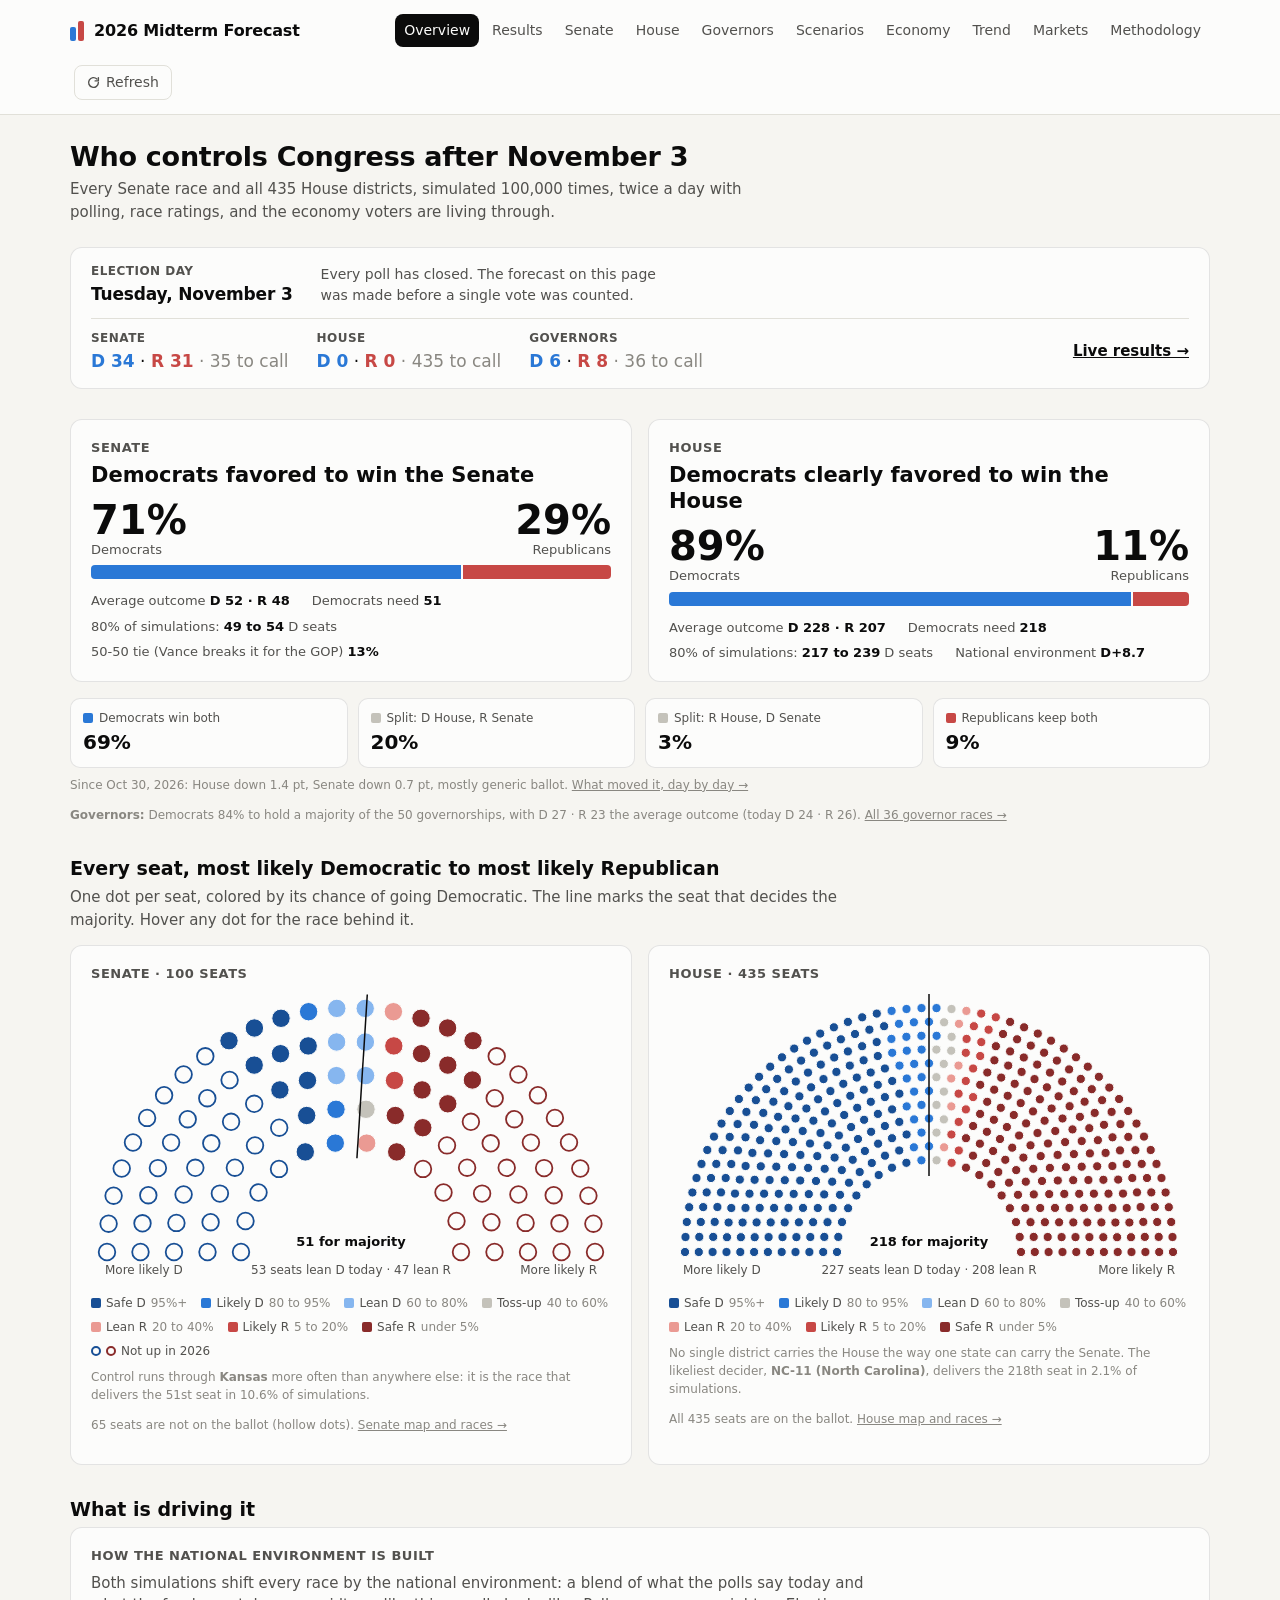
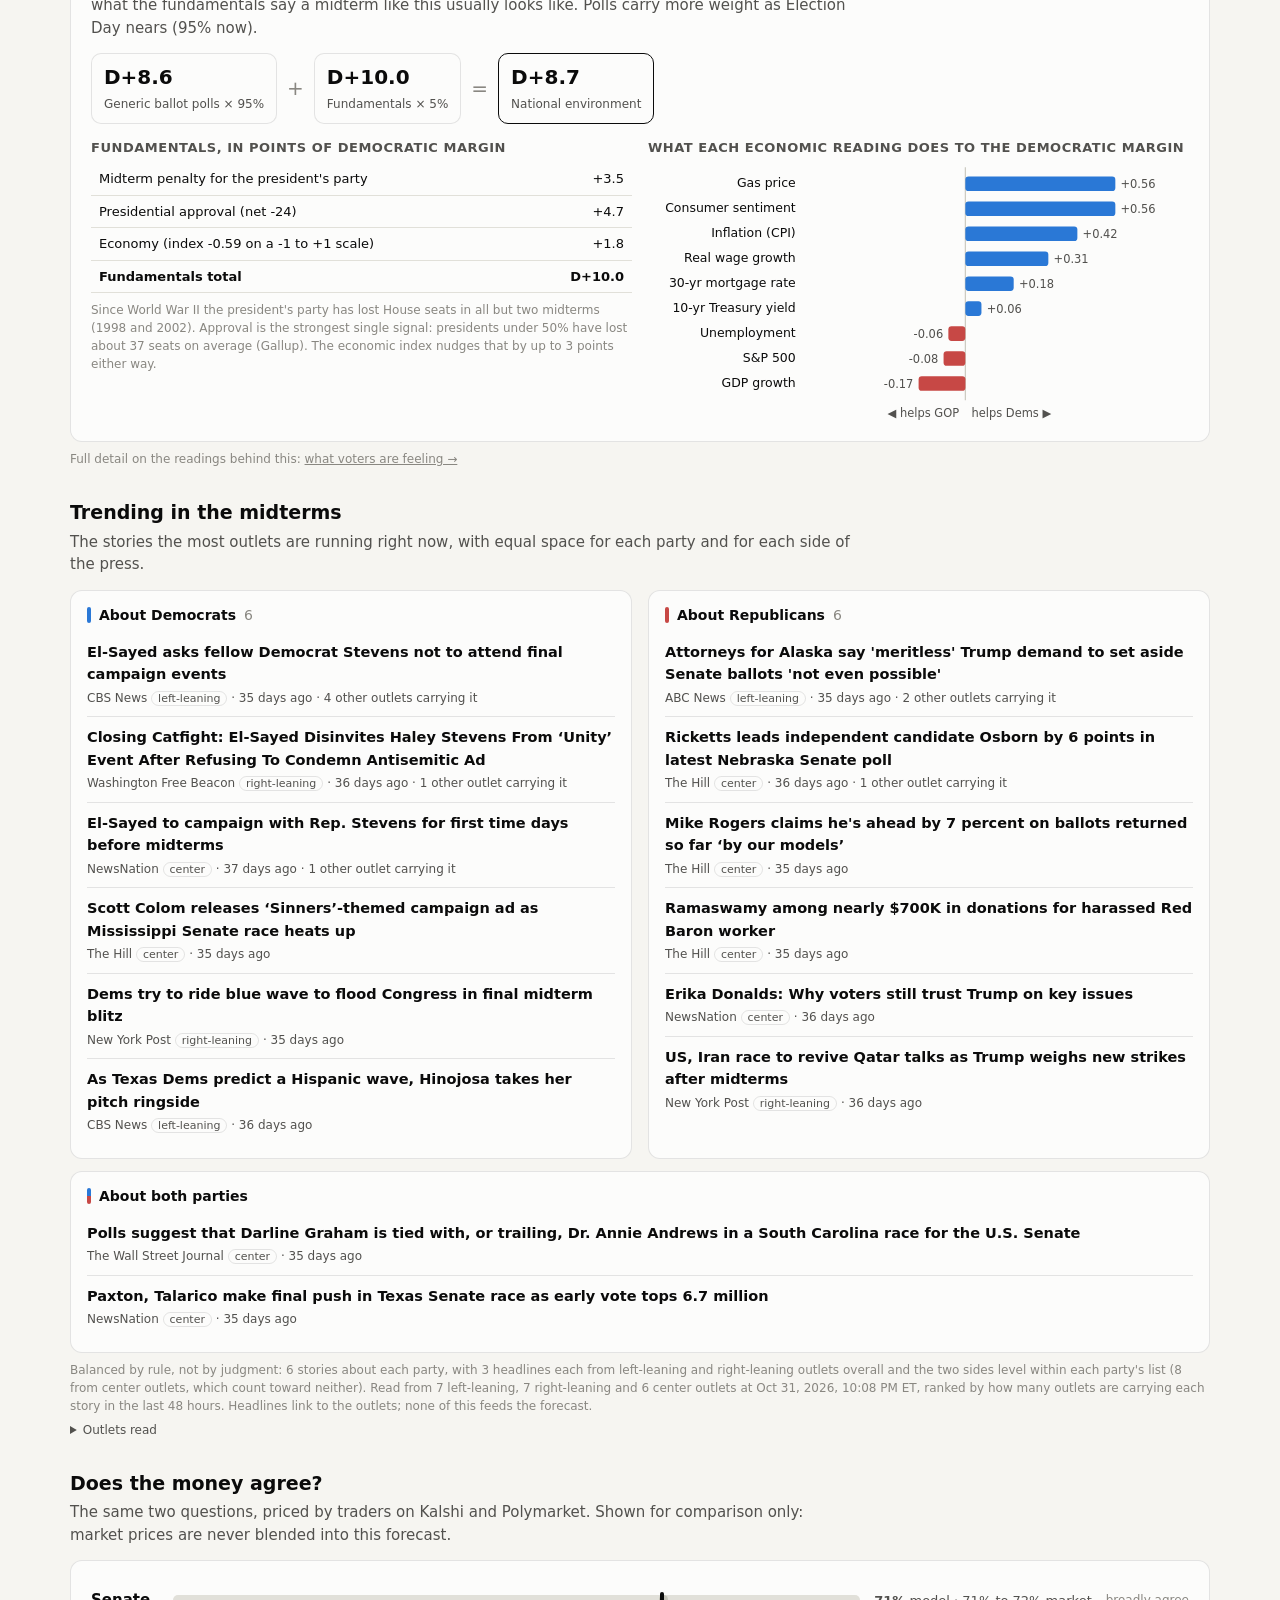
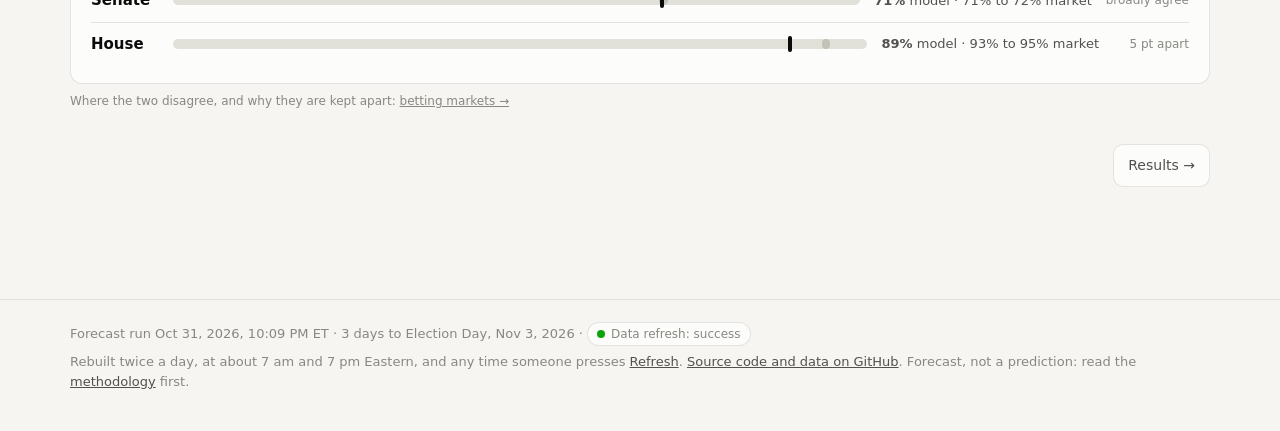
==== commit 0c8116c7: "Forecast update: 2026-11-01 02:10 UTC" ====
--- a/site/index.html
+++ b/site/index.html
@@ -110,7 +110,7 @@
 
 <script src="assets/app.js?v=6482eff1"></script>
 <script>
-const PAGE_DATA = {"site":{"timestamp":"2026-10-31T16:05:37.461318+00:00","status":"success"},"senate":{"dem_control_prob":0.7163,"tie_prob":0.1307,"mean_dem_seats":51.58,"mean_rep_seats":48.07,"not_up":{"D":34,"R":31,"note":"65 seats not up in 2026: 34 in the Democratic caucus (incl. King and Sanders), 31 Republican."},"percentiles":{"5":48,"10":49,"25":50,"50":52,"75":53,"90":54,"95":55},"histogram":{"39":1e-05,"40":2e-05,"41":0.0001,"42":0.00012,"43":0.00052,"44":0.00117,"45":0.00327,"46":0.00794,"47":0.01915,"48":0.04186,"49":0.07886,"50":0.13068,"51":0.17718,"52":0.1954,"53":0.1682,"54":0.10848,"55":0.04839,"56":0.01514,"57":0.00287,"58":0.0005,"59":7e-05,"60":3e-05,"61":2e-05,"62":1e-05,"63":1e-05},"seats":[{"seat_id":"AK-2026","state":"AK","held_by":"R","rating":"tossup","lean":"R","dem_candidate":"Mary Peltola","rep_candidate":"Dan S. Sullivan","incumbent":"Dan S. Sullivan","notes":"Top-four ballot: 3 Republicans advanced; Dan S. Sullivan is the incumbent","challenger_caucus":null,"atmospherics_adj":0.0,"polling":{"weight":0.841,"poll_margin":2.4,"n_used":4,"rating_margin":-1.51},"expected_margin":1.78,"dem_win_prob":0.6166,"tipping_prob":0.0984,"rating_prob":0.3988,"poll_prob":0.6582},{"seat_id":"AL-2026","state":"AL","held_by":"R","rating":"solid","lean":"R","dem_candidate":"Everett Wess","rep_candidate":"Barry Moore","incumbent":null,"notes":"Open: Tommy Tuberville not on the ballot","challenger_caucus":null,"atmospherics_adj":0.0,"polling":null,"expected_margin":-26.01,"dem_win_prob":0.0015,"tipping_prob":0.0003,"rating_prob":0.0016,"poll_prob":null},{"seat_id":"AR-2026","state":"AR","held_by":"R","rating":"solid","lean":"R","dem_candidate":"Hallie Shoffner","rep_candidate":"Tom Cotton","incumbent":"Tom Cotton","notes":"","challenger_caucus":null,"atmospherics_adj":0.0,"polling":null,"expected_margin":-26.01,"dem_win_prob":0.0014,"tipping_prob":0.0003,"rating_prob":0.0016,"poll_prob":null},{"seat_id":"CO-2026","state":"CO","held_by":"D","rating":"solid","lean":"D","dem_candidate":"John Hickenlooper","rep_candidate":"Mark Baisley","incumbent":"John Hickenlooper","notes":"","challenger_caucus":null,"atmospherics_adj":0.0,"polling":null,"expected_margin":25.99,"dem_win_prob":0.9983,"tipping_prob":0.0011,"rating_prob":0.9984,"poll_prob":null},{"seat_id":"DE-2026","state":"DE","held_by":"D","rating":"solid","lean":"D","dem_candidate":"Chris Coons","rep_candidate":"Michael Katz","incumbent":"Chris Coons","notes":"","challenger_caucus":null,"atmospherics_adj":0.0,"polling":null,"expected_margin":25.99,"dem_win_prob":0.9987,"tipping_prob":0.0008,"rating_prob":0.9984,"poll_prob":null},{"seat_id":"FL-2026-special","state":"FL","held_by":"R","rating":"likely","lean":"R","dem_candidate":"Angie Nixon","rep_candidate":"Ashley Moody","incumbent":"Ashley Moody","notes":"Special election","challenger_caucus":null,"atmospherics_adj":0.0,"polling":{"weight":0.841,"poll_margin":-6.3,"n_used":21,"rating_margin":-12.51},"expected_margin":-7.29,"dem_win_prob":0.1044,"tipping_prob":0.025,"rating_prob":0.0168,"poll_prob":0.1424},{"seat_id":"GA-2026","state":"GA","held_by":"D","rating":"likely","lean":"D","dem_candidate":"Jon Ossoff","rep_candidate":"Mike Collins","incumbent":"Jon Ossoff","notes":"","challenger_caucus":null,"atmospherics_adj":0.0,"polling":{"weight":0.841,"poll_margin":8.7,"n_used":13,"rating_margin":12.49},"expected_margin":9.3,"dem_win_prob":0.9444,"tipping_prob":0.0359,"rating_prob":0.983,"poll_prob":0.9302},{"seat_id":"IA-2026","state":"IA","held_by":"R","rating":"tossup","lean":"R","dem_candidate":"Josh Turek","rep_candidate":"Ashley Hinson","incumbent":null,"notes":"Open: Joni Ernst not on the ballot","challenger_caucus":null,"atmospherics_adj":-0.02,"polling":{"weight":0.841,"poll_margin":0.1,"n_used":28,"rating_margin":-1.51},"expected_margin":-0.46,"dem_win_prob":0.4687,"tipping_prob":0.0927,"rating_prob":0.3988,"poll_prob":0.5068},{"seat_id":"ID-2026","state":"ID","held_by":"R","rating":"solid","lean":"R","dem_candidate":"Todd Achilles (I)","rep_candidate":"Jim Risch","incumbent":"Jim Risch","notes":"The Democratic nominee withdrew; the challenger is independent Todd Achilles","challenger_caucus":"independent","atmospherics_adj":0.0,"polling":null,"expected_margin":-26.01,"dem_win_prob":0.0014,"tipping_prob":0.0,"rating_prob":0.0016,"poll_prob":null},{"seat_id":"IL-2026","state":"IL","held_by":"D","rating":"solid","lean":"D","dem_candidate":"Juliana Stratton","rep_candidate":"Don Tracy","incumbent":null,"notes":"Open: Dick Durbin not on the ballot","challenger_caucus":null,"atmospherics_adj":0.0,"polling":null,"expected_margin":25.99,"dem_win_prob":0.9984,"tipping_prob":0.0013,"rating_prob":0.9984,"poll_prob":null},{"seat_id":"KS-2026","state":"KS","held_by":"R","rating":"tossup","lean":"R","dem_candidate":"Adam Hamilton","rep_candidate":"Roger Marshall","incumbent":"Roger Marshall","notes":"","challenger_caucus":null,"atmospherics_adj":-0.01,"polling":{"weight":0.841,"poll_margin":2.8,"n_used":14,"rating_margin":-1.51},"expected_margin":1.97,"dem_win_prob":0.6344,"tipping_prob":0.1062,"rating_prob":0.3988,"poll_prob":0.6827},{"seat_id":"KY-2026","state":"KY","held_by":"R","rating":"solid","lean":"R","dem_candidate":"Charles Booker","rep_candidate":"Andy Barr","incumbent":null,"notes":"Open: Mitch McConnell not on the ballot","challenger_caucus":null,"atmospherics_adj":0.0,"polling":null,"expected_margin":-26.01,"dem_win_prob":0.0018,"tipping_prob":0.0003,"rating_prob":0.0016,"poll_prob":null},{"seat_id":"LA-2026","state":"LA","held_by":"R","rating":"solid","lean":"R","dem_candidate":"Jamie Davis","rep_candidate":"Julia Letlow","incumbent":null,"notes":"Open: Bill Cassidy not on the ballot","challenger_caucus":null,"atmospherics_adj":0.0,"polling":null,"expected_margin":-26.01,"dem_win_prob":0.0015,"tipping_prob":0.0003,"rating_prob":0.0016,"poll_prob":null},{"seat_id":"MA-2026","state":"MA","held_by":"D","rating":"solid","lean":"D","dem_candidate":"Ed Markey","rep_candidate":"John Deaton","incumbent":"Ed Markey","notes":"","challenger_caucus":null,"atmospherics_adj":0.0,"polling":null,"expected_margin":25.99,"dem_win_prob":0.9984,"tipping_prob":0.0012,"rating_prob":0.9984,"poll_prob":null},{"seat_id":"ME-2026","state":"ME","held_by":"R","rating":"tossup","lean":"R","dem_candidate":"Troy Jackson","rep_candidate":"Susan Collins","incumbent":"Susan Collins","notes":"","challenger_caucus":null,"atmospherics_adj":0.0,"polling":{"weight":0.841,"poll_margin":2.2,"n_used":29,"rating_margin":-1.51},"expected_margin":1.61,"dem_win_prob":0.6082,"tipping_prob":0.1035,"rating_prob":0.3988,"poll_prob":0.6456},{"seat_id":"MI-2026","state":"MI","held_by":"D","rating":"tossup","lean":"D","dem_candidate":"Abdul El-Sayed","rep_candidate":"Mike Rogers","incumbent":null,"notes":"Open: Gary Peters not on the ballot","challenger_caucus":null,"atmospherics_adj":-0.01,"polling":{"weight":0.841,"poll_margin":4.2,"n_used":46,"rating_margin":1.49},"expected_margin":3.62,"dem_win_prob":0.7352,"tipping_prob":0.0988,"rating_prob":0.5999,"poll_prob":0.7621},{"seat_id":"MN-2026","state":"MN","held_by":"D","rating":"lean","lean":"D","dem_candidate":"Peggy Flanagan","rep_candidate":"Michele Tafoya","incumbent":null,"notes":"Open: Tina Smith not on the ballot","challenger_caucus":null,"atmospherics_adj":0.0,"polling":{"weight":0.841,"poll_margin":6.0,"n_used":17,"rating_margin":8.49},"expected_margin":6.4,"dem_win_prob":0.866,"tipping_prob":0.0675,"rating_prob":0.9253,"poll_prob":0.8458},{"seat_id":"MS-2026","state":"MS","held_by":"R","rating":"likely","lean":"R","dem_candidate":"Scott Colom","rep_candidate":"Cindy Hyde-Smith","incumbent":"Cindy Hyde-Smith","notes":"","challenger_caucus":null,"atmospherics_adj":0.0,"polling":{"weight":0.421,"poll_margin":-5.6,"n_used":2,"rating_margin":-12.51},"expected_margin":-9.6,"dem_win_prob":0.0669,"tipping_prob":0.0145,"rating_prob":0.0168,"poll_prob":0.1709},{"seat_id":"MT-2026","state":"MT","held_by":"R","rating":"solid","lean":"R","dem_candidate":"Seth Bodnar (I)","rep_candidate":"Kurt Alme","incumbent":null,"notes":"The main challenger is independent Seth Bodnar; Democrat Alani Bankhead is also on the ballot; Open: Steve Daines not on the ballot","challenger_caucus":"independent","atmospherics_adj":0.0,"polling":null,"expected_margin":-26.01,"dem_win_prob":0.0016,"tipping_prob":0.0,"rating_prob":0.0016,"poll_prob":null},{"seat_id":"NC-2026","state":"NC","held_by":"R","rating":"likely","lean":"D","dem_candidate":"Roy Cooper","rep_candidate":"Michael Whatley","incumbent":null,"notes":"Open: Thom Tillis not on the ballot","challenger_caucus":null,"atmospherics_adj":0.0,"polling":{"weight":0.841,"poll_margin":11.0,"n_used":27,"rating_margin":12.49},"expected_margin":11.24,"dem_win_prob":0.974,"tipping_prob":0.0197,"rating_prob":0.983,"poll_prob":0.9691},{"seat_id":"NE-2026","state":"NE","held_by":"R","rating":"lean","lean":"R","dem_candidate":"Dan Osborn (I)","rep_candidate":"Pete Ricketts","incumbent":"Pete Ricketts","notes":"Challenger is independent Dan Osborn, who says he would not caucus with either party","challenger_caucus":"independent","atmospherics_adj":0.0,"polling":{"weight":0.841,"poll_margin":-1.2,"n_used":12,"rating_margin":-8.51},"expected_margin":-2.36,"dem_win_prob":0.3393,"tipping_prob":0.0,"rating_prob":0.0743,"poll_prob":0.4193},{"seat_id":"NH-2026","state":"NH","held_by":"D","rating":"lean","lean":"D","dem_candidate":"Chris Pappas","rep_candidate":"John E. Sununu","incumbent":null,"notes":"Open: Jeanne Shaheen not on the ballot","challenger_caucus":null,"atmospherics_adj":-0.03,"polling":{"weight":0.841,"poll_margin":7.3,"n_used":15,"rating_margin":8.49},"expected_margin":7.04,"dem_win_prob":0.8877,"tipping_prob":0.0608,"rating_prob":0.9253,"poll_prob":0.8924},{"seat_id":"NJ-2026","state":"NJ","held_by":"D","rating":"solid","lean":"D","dem_candidate":"Cory Booker","rep_candidate":"Justin Murphy","incumbent":"Cory Booker","notes":"","challenger_caucus":null,"atmospherics_adj":0.0,"polling":null,"expected_margin":25.99,"dem_win_prob":0.9983,"tipping_prob":0.001,"rating_prob":0.9984,"poll_prob":null},{"seat_id":"NM-2026","state":"NM","held_by":"D","rating":"solid","lean":"D","dem_candidate":"Ben Ray Luj\u00e1n","rep_candidate":"Larry Marker","incumbent":"Ben Ray Luj\u00e1n","notes":"","challenger_caucus":null,"atmospherics_adj":0.0,"polling":null,"expected_margin":25.99,"dem_win_prob":0.9979,"tipping_prob":0.0013,"rating_prob":0.9984,"poll_prob":null},{"seat_id":"OH-2026-special","state":"OH","held_by":"R","rating":"tossup","lean":"R","dem_candidate":"Sherrod Brown","rep_candidate":"Jon Husted","incumbent":null,"notes":"Special election","challenger_caucus":null,"atmospherics_adj":0.05,"polling":{"weight":0.841,"poll_margin":3.2,"n_used":28,"rating_margin":-1.51},"expected_margin":3.2,"dem_win_prob":0.7099,"tipping_prob":0.0992,"rating_prob":0.3988,"poll_prob":0.7065},{"seat_id":"OK-2026","state":"OK","held_by":"R","rating":"solid","lean":"R","dem_candidate":"N'Kiyla Jasmine Thomas","rep_candidate":"Kevin Hern","incumbent":null,"notes":"Open: Alan Armstrong not on the ballot","challenger_caucus":null,"atmospherics_adj":0.0,"polling":null,"expected_margin":-26.01,"dem_win_prob":0.0015,"tipping_prob":0.0003,"rating_prob":0.0016,"poll_prob":null},{"seat_id":"OR-2026","state":"OR","held_by":"D","rating":"solid","lean":"D","dem_candidate":"Jeff Merkley","rep_candidate":"David Brock Smith","incumbent":"Jeff Merkley","notes":"","challenger_caucus":null,"atmospherics_adj":0.0,"polling":null,"expected_margin":25.99,"dem_win_prob":0.9984,"tipping_prob":0.0011,"rating_prob":0.9984,"poll_prob":null},{"seat_id":"RI-2026","state":"RI","held_by":"D","rating":"solid","lean":"D","dem_candidate":"Jack Reed","rep_candidate":"Raymond McKay","incumbent":"Jack Reed","notes":"","challenger_caucus":null,"atmospherics_adj":0.0,"polling":null,"expected_margin":25.99,"dem_win_prob":0.9983,"tipping_prob":0.0009,"rating_prob":0.9984,"poll_prob":null},{"seat_id":"SC-2026","state":"SC","held_by":"R","rating":"lean","lean":"R","dem_candidate":"Annie Andrews","rep_candidate":"Darline Graham","incumbent":"Darline Graham","notes":"","challenger_caucus":null,"atmospherics_adj":0.0,"polling":{"weight":0.841,"poll_margin":-1.8,"n_used":13,"rating_margin":-8.51},"expected_margin":-2.86,"dem_win_prob":0.3099,"tipping_prob":0.0699,"rating_prob":0.0743,"poll_prob":0.38},{"seat_id":"SD-2026","state":"SD","held_by":"R","rating":"solid","lean":"R","dem_candidate":"Brian Bengs (I)","rep_candidate":"Mike Rounds","incumbent":"Mike Rounds","notes":"The Democratic nominee withdrew; the challenger is independent Brian Bengs","challenger_caucus":"independent","atmospherics_adj":0.0,"polling":null,"expected_margin":-26.01,"dem_win_prob":0.0016,"tipping_prob":0.0,"rating_prob":0.0016,"poll_prob":null},{"seat_id":"TN-2026","state":"TN","held_by":"R","rating":"solid","lean":"R","dem_candidate":"Marquita Bradshaw","rep_candidate":"Bill Hagerty","incumbent":"Bill Hagerty","notes":"","challenger_caucus":null,"atmospherics_adj":0.0,"polling":null,"expected_margin":-26.01,"dem_win_prob":0.0016,"tipping_prob":0.0003,"rating_prob":0.0016,"poll_prob":null},{"seat_id":"TX-2026","state":"TX","held_by":"R","rating":"tossup","lean":"R","dem_candidate":"James Talarico","rep_candidate":"Ken Paxton","incumbent":null,"notes":"Open: John Cornyn not on the ballot","challenger_caucus":null,"atmospherics_adj":0.02,"polling":{"weight":0.841,"poll_margin":2.9,"n_used":53,"rating_margin":-1.51},"expected_margin":2.5,"dem_win_prob":0.6588,"tipping_prob":0.0955,"rating_prob":0.3988,"poll_prob":0.6888},{"seat_id":"VA-2026","state":"VA","held_by":"D","rating":"solid","lean":"D","dem_candidate":"Mark Warner","rep_candidate":"Bert Mizusawa","incumbent":"Mark Warner","notes":"","challenger_caucus":null,"atmospherics_adj":0.0,"polling":null,"expected_margin":25.99,"dem_win_prob":0.9983,"tipping_prob":0.001,"rating_prob":0.9984,"poll_prob":null},{"seat_id":"WV-2026","state":"WV","held_by":"R","rating":"solid","lean":"R","dem_candidate":"Rachel Fetty Anderson","rep_candidate":"Shelley Moore Capito","incumbent":"Shelley Moore Capito","notes":"","challenger_caucus":null,"atmospherics_adj":0.0,"polling":null,"expected_margin":-26.01,"dem_win_prob":0.0026,"tipping_prob":0.0006,"rating_prob":0.0016,"poll_prob":null},{"seat_id":"WY-2026","state":"WY","held_by":"R","rating":"solid","lean":"R","dem_candidate":"James W. Byrd","rep_candidate":"Harriet Hageman","incumbent":null,"notes":"Open: Cynthia Lummis not on the ballot","challenger_caucus":null,"atmospherics_adj":0.0,"polling":null,"expected_margin":-26.01,"dem_win_prob":0.0017,"tipping_prob":0.0003,"rating_prob":0.0016,"poll_prob":null}],"ratings_as_of":"2026-10-31","ratings_source":"Cook Political Report Senate ratings of Oct 30, 2026, via Wikipedia (revision 1383022333, 2026-10-31)"},"house":{"dem_control_prob":0.9018,"mean_dem_seats":228.88,"majority":218,"percentiles":{"5":213,"10":218,"25":224,"50":229,"75":235,"90":240,"95":244},"histogram":{"150":1e-05,"151":1e-05,"152":1e-05,"153":1e-05,"154":3e-05,"155":5e-05,"156":1e-05,"157":3e-05,"158":2e-05,"159":4e-05,"160":2e-05,"161":6e-05,"162":1e-05,"163":3e-05,"164":6e-05,"165":4e-05,"166":3e-05,"167":6e-05,"168":6e-05,"169":8e-05,"170":3e-05,"171":3e-05,"172":4e-05,"173":7e-05,"174":0.00018,"175":0.00012,"176":0.00013,"177":0.0001,"178":0.00013,"179":0.00017,"180":0.00015,"181":0.00019,"182":0.00023,"183":0.00024,"184":0.00025,"185":0.00022,"186":0.00019,"187":0.00023,"188":0.00023,"189":0.00029,"190":0.00036,"191":0.00043,"192":0.00048,"193":0.00048,"194":0.00042,"195":0.00065,"196":0.00069,"197":0.00055,"198":0.00097,"199":0.00093,"200":0.00127,"201":0.00131,"202":0.00142,"203":0.00188,"204":0.00175,"205":0.00224,"206":0.00242,"207":0.00287,"208":0.00336,"209":0.00386,"210":0.00437,"211":0.00564,"212":0.0056,"213":0.00701,"214":0.0083,"215":0.01016,"216":0.01101,"217":0.01358,"218":0.01628,"219":0.01854,"220":0.02186,"221":0.02551,"222":0.02804,"223":0.03202,"224":0.03635,"225":0.04075,"226":0.04472,"227":0.04726,"228":0.04936,"229":0.0505,"230":0.04955,"231":0.0497,"232":0.04817,"233":0.04531,"234":0.04343,"235":0.03746,"236":0.03365,"237":0.02968,"238":0.02546,"239":0.02158,"240":0.01847,"241":0.01444,"242":0.01233,"243":0.01056,"244":0.00865,"245":0.00711,"246":0.00531,"247":0.00489,"248":0.00395,"249":0.00315,"250":0.00242,"251":0.00255,"252":0.00197,"253":0.00164,"254":0.00127,"255":0.00105,"256":0.00093,"257":0.00082,"258":0.00065,"259":0.00042,"260":0.00053,"261":0.00045,"262":0.00035,"263":0.00036,"264":0.00029,"265":0.00028,"266":0.00019,"267":0.00016,"268":0.0002,"269":9e-05,"270":0.00013,"271":6e-05,"272":0.0001,"273":0.00012,"274":7e-05,"275":4e-05,"276":5e-05,"277":7e-05,"278":9e-05,"279":4e-05,"280":3e-05,"281":6e-05,"282":2e-05,"283":5e-05,"284":3e-05,"285":2e-05,"287":1e-05},"district_probs":{"AK-AL":0.099,"AL-1":0.0,"AL-2":0.0902,"AL-3":0.0,"AL-4":0.0,"AL-5":0.0,"AL-6":0.0,"AL-7":0.9995,"AR-1":0.0,"AR-2":0.0209,"AR-3":0.0,"AR-4":0.0,"AZ-1":0.9068,"AZ-2":0.0938,"AZ-3":1.0,"AZ-4":0.9714,"AZ-5":0.0003,"AZ-6":0.9139,"AZ-7":0.9999,"AZ-8":0.0011,"AZ-9":0.0,"CA-1":0.9934,"CA-2":0.9999,"CA-3":0.9874,"CA-4":0.9966,"CA-5":0.0004,"CA-6":0.9792,"CA-7":0.9934,"CA-8":1.0,"CA-9":0.9967,"CA-10":1.0,"CA-11":1.0,"CA-12":1.0,"CA-13":0.966,"CA-14":1.0,"CA-15":1.0,"CA-16":1.0,"CA-17":1.0,"CA-18":1.0,"CA-19":1.0,"CA-20":0.0,"CA-21":0.9781,"CA-22":0.5129,"CA-23":0.0009,"CA-24":0.9999,"CA-25":0.9645,"CA-26":0.9979,"CA-27":0.9871,"CA-28":0.9999,"CA-29":1.0,"CA-30":1.0,"CA-31":0.9962,"CA-32":1.0,"CA-33":0.9934,"CA-34":1.0,"CA-35":0.9877,"CA-36":1.0,"CA-37":1.0,"CA-38":0.9964,"CA-39":0.9938,"CA-40":0.006,"CA-41":0.998,"CA-42":0.9967,"CA-43":1.0,"CA-44":1.0,"CA-45":0.9698,"CA-46":0.9992,"CA-47":0.9875,"CA-48":0.9046,"CA-49":0.9938,"CA-50":0.9991,"CA-51":0.9989,"CA-52":0.9997,"CO-1":1.0,"CO-2":1.0,"CO-3":0.029,"CO-4":0.0822,"CO-5":0.4074,"CO-6":0.9997,"CO-7":0.9981,"CO-8":0.912,"CT-1":0.9998,"CT-2":0.9701,"CT-3":0.9976,"CT-4":1.0,"CT-5":0.9506,"DE-AL":0.998,"FL-1":0.0,"FL-2":0.0011,"FL-3":0.0003,"FL-4":0.0072,"FL-5":0.0003,"FL-6":0.0001,"FL-7":0.11,"FL-8":0.0011,"FL-9":0.0874,"FL-10":0.9999,"FL-11":0.0022,"FL-12":0.0021,"FL-13":0.1023,"FL-14":0.5604,"FL-15":0.0006,"FL-16":0.0265,"FL-17":0.0002,"FL-18":0.0011,"FL-19":0.0001,"FL-20":1.0,"FL-21":0.0021,"FL-22":0.5602,"FL-23":0.9988,"FL-24":1.0,"FL-25":0.89,"FL-26":0.0019,"FL-27":0.1008,"FL-28":0.0003,"GA-1":0.001,"GA-2":0.9705,"GA-3":0.0,"GA-4":1.0,"GA-5":1.0,"GA-6":1.0,"GA-7":0.0001,"GA-8":0.0,"GA-9":0.0,"GA-10":0.0002,"GA-11":0.0001,"GA-12":0.002,"GA-13":1.0,"GA-14":0.0,"HI-1":0.9998,"HI-2":0.9997,"IA-1":0.8724,"IA-2":0.4289,"IA-3":0.8899,"IA-4":0.0,"ID-1":0.0,"ID-2":0.0,"IL-1":1.0,"IL-2":1.0,"IL-3":1.0,"IL-4":1.0,"IL-5":1.0,"IL-6":0.9528,"IL-7":1.0,"IL-8":0.9836,"IL-9":1.0,"IL-10":0.9999,"IL-11":0.9913,"IL-12":0.0,"IL-13":0.9844,"IL-14":0.9512,"IL-15":0.0,"IL-16":0.0002,"IL-17":0.952,"IN-1":0.9741,"IN-2":0.0,"IN-3":0.0,"IN-4":0.0,"IN-5":0.0894,"IN-6":0.0,"IN-7":1.0,"IN-8":0.0,"IN-9":0.0,"KS-1":0.0,"KS-2":0.0161,"KS-3":0.9247,"KS-4":0.0001,"KY-1":0.0,"KY-2":0.0,"KY-3":0.9994,"KY-4":0.0,"KY-5":0.0,"KY-6":0.3792,"LA-1":0.0,"LA-2":1.0,"LA-3":0.0,"LA-4":0.0,"LA-5":0.0,"LA-6":0.0,"MA-1":0.998,"MA-2":0.9999,"MA-3":0.9998,"MA-4":0.9997,"MA-5":1.0,"MA-6":0.9997,"MA-7":1.0,"MA-8":1.0,"MA-9":0.9911,"MD-1":0.0013,"MD-2":0.9993,"MD-3":0.9998,"MD-4":1.0,"MD-5":1.0,"MD-6":0.9467,"MD-7":1.0,"MD-8":1.0,"ME-1":0.9997,"ME-2":0.1276,"MI-1":0.0002,"MI-2":0.0,"MI-3":0.9722,"MI-4":0.4446,"MI-5":0.0,"MI-6":0.9999,"MI-7":0.4958,"MI-8":0.9708,"MI-9":0.0,"MI-10":0.4432,"MI-11":0.999,"MI-12":1.0,"MI-13":1.0,"MN-1":0.0999,"MN-2":0.9815,"MN-3":0.9998,"MN-4":1.0,"MN-5":1.0,"MN-6":0.0003,"MN-7":0.0,"MN-8":0.002,"MO-1":1.0,"MO-2":0.0236,"MO-3":0.0,"MO-4":0.0,"MO-5":1.0,"MO-6":0.0,"MO-7":0.0,"MO-8":0.0,"MS-1":0.0,"MS-2":0.9997,"MS-3":0.0,"MS-4":0.0,"MT-1":0.4082,"MT-2":0.0,"NC-1":0.5466,"NC-2":1.0,"NC-3":0.0246,"NC-4":1.0,"NC-5":0.0178,"NC-6":0.0005,"NC-7":0.0021,"NC-8":0.0004,"NC-9":0.0198,"NC-10":0.0005,"NC-11":0.8747,"NC-12":1.0,"NC-13":0.0205,"NC-14":0.0011,"ND-AL":0.0,"NE-1":0.025,"NE-2":0.9804,"NE-3":0.0,"NH-1":0.9777,"NH-2":0.9209,"NJ-1":0.9993,"NJ-2":0.0318,"NJ-3":0.9825,"NJ-4":0.0,"NJ-5":0.9182,"NJ-6":0.9824,"NJ-7":0.9043,"NJ-8":1.0,"NJ-9":0.9735,"NJ-10":1.0,"NJ-11":0.9821,"NJ-12":0.9999,"NM-1":0.9944,"NM-2":0.8971,"NM-3":0.9443,"NV-1":0.9768,"NV-2":0.0939,"NV-3":0.9742,"NV-4":0.9773,"NY-1":0.0158,"NY-2":0.0048,"NY-3":0.9698,"NY-4":0.9742,"NY-5":1.0,"NY-6":0.9906,"NY-7":1.0,"NY-8":1.0,"NY-9":1.0,"NY-10":1.0,"NY-11":0.0003,"NY-12":1.0,"NY-13":1.0,"NY-14":1.0,"NY-15":1.0,"NY-16":1.0,"NY-17":0.5161,"NY-18":0.9191,"NY-19":0.9709,"NY-20":0.9974,"NY-21":0.079,"NY-22":0.9704,"NY-23":0.0003,"NY-24":0.0002,"NY-25":0.9993,"NY-26":0.9996,"OH-1":0.9693,"OH-2":0.0,"OH-3":1.0,"OH-4":0.0,"OH-5":0.0001,"OH-6":0.0,"OH-7":0.4068,"OH-8":0.0009,"OH-9":0.8706,"OH-10":0.1208,"OH-11":1.0,"OH-12":0.0,"OH-13":0.9773,"OH-14":0.0003,"OH-15":0.112,"OK-1":0.0001,"OK-2":0.0,"OK-3":0.0,"OK-4":0.0,"OK-5":0.0004,"OR-1":1.0,"OR-2":0.0001,"OR-3":1.0,"OR-4":0.9918,"OR-5":0.9727,"OR-6":0.9918,"PA-1":0.5193,"PA-2":1.0,"PA-3":1.0,"PA-4":0.9978,"PA-5":1.0,"PA-6":0.9913,"PA-7":0.9069,"PA-8":0.8838,"PA-9":0.0,"PA-10":0.8921,"PA-11":0.0002,"PA-12":0.9996,"PA-13":0.0,"PA-14":0.0,"PA-15":0.0,"PA-16":0.0001,"PA-17":0.9526,"RI-1":0.9999,"RI-2":0.9729,"SC-1":0.3867,"SC-2":0.002,"SC-3":0.0,"SC-4":0.0001,"SC-5":0.0002,"SC-6":0.9999,"SC-7":0.0001,"SD-AL":0.0,"TN-1":0.0,"TN-2":0.0,"TN-3":0.0,"TN-4":0.0002,"TN-5":0.0003,"TN-6":0.0001,"TN-7":0.0001,"TN-8":0.0002,"TN-9":0.0006,"TX-1":0.0,"TX-2":0.0002,"TX-3":0.0002,"TX-4":0.0001,"TX-5":0.0004,"TX-6":0.0001,"TX-7":0.9999,"TX-8":0.0001,"TX-9":0.0248,"TX-10":0.0004,"TX-11":0.0,"TX-12":0.0002,"TX-13":0.0,"TX-14":0.0001,"TX-15":0.3771,"TX-16":0.9997,"TX-17":0.0003,"TX-18":1.0,"TX-19":0.0,"TX-20":1.0,"TX-21":0.0004,"TX-22":0.0002,"TX-23":0.1067,"TX-24":0.0014,"TX-25":0.0002,"TX-26":0.0002,"TX-27":0.0004,"TX-28":0.9557,"TX-29":1.0,"TX-30":1.0,"TX-31":0.0001,"TX-32":0.0014,"TX-33":1.0,"TX-34":0.878,"TX-35":0.5564,"TX-36":0.0002,"TX-37":1.0,"TX-38":0.0004,"UT-1":1.0,"UT-2":0.0,"UT-3":0.0,"UT-4":0.0,"VA-1":0.4433,"VA-2":0.9109,"VA-3":1.0,"VA-4":1.0,"VA-5":0.0267,"VA-6":0.0001,"VA-7":0.978,"VA-8":1.0,"VA-9":0.0,"VA-10":0.9913,"VA-11":1.0,"VT-AL":1.0,"WA-1":1.0,"WA-2":0.9999,"WA-3":0.9013,"WA-4":0.0003,"WA-5":0.0268,"WA-6":0.9997,"WA-7":1.0,"WA-8":0.9545,"WA-9":1.0,"WA-10":0.9989,"WI-1":0.1393,"WI-2":1.0,"WI-3":0.888,"WI-4":1.0,"WI-5":0.0002,"WI-6":0.0013,"WI-7":0.0002,"WI-8":0.001,"WV-1":0.0,"WV-2":0.0,"WY-AL":0.0},"district_tipping":{"AK-AL":0.0018,"AL-2":0.0015,"AZ-1":0.0174,"AZ-2":0.0017,"AZ-4":0.0054,"AZ-6":0.018,"CA-1":0.0014,"CA-3":0.0021,"CA-4":0.0008,"CA-6":0.0036,"CA-7":0.0014,"CA-9":0.0007,"CA-13":0.0076,"CA-21":0.0034,"CA-22":0.018,"CA-25":0.0056,"CA-27":0.0022,"CA-31":0.0006,"CA-33":0.0013,"CA-35":0.0023,"CA-38":0.0006,"CA-39":0.0015,"CA-42":0.0007,"CA-45":0.0067,"CA-47":0.0022,"CA-48":0.015,"CA-49":0.0013,"CO-4":0.0011,"CO-5":0.0137,"CO-8":0.0175,"CT-2":0.0049,"CT-3":0.0005,"CT-5":0.0079,"DE-AL":0.0005,"FL-7":0.002,"FL-9":0.0014,"FL-13":0.0017,"FL-14":0.02,"FL-22":0.0198,"FL-25":0.0198,"FL-27":0.0017,"GA-2":0.0054,"IA-1":0.0196,"IA-2":0.0138,"IA-3":0.0184,"IL-6":0.0078,"IL-8":0.0036,"IL-11":0.0019,"IL-13":0.0034,"IL-14":0.0079,"IL-17":0.0081,"IN-1":0.008,"IN-5":0.0018,"KS-3":0.0105,"KY-6":0.0123,"MA-1":0.0006,"MA-9":0.002,"MD-6":0.0081,"ME-2":0.0028,"MI-3":0.0058,"MI-4":0.0146,"MI-7":0.0166,"MI-8":0.0089,"MI-10":0.0147,"MN-1":0.0018,"MN-2":0.0066,"MT-1":0.0131,"NC-1":0.0194,"NC-11":0.0207,"NE-2":0.0066,"NH-1":0.0071,"NH-2":0.0114,"NJ-3":0.0035,"NJ-5":0.0107,"NJ-6":0.0037,"NJ-7":0.0171,"NJ-9":0.0065,"NJ-11":0.0036,"NM-1":0.0011,"NM-2":0.0164,"NM-3":0.0078,"NV-1":0.0063,"NV-2":0.0013,"NV-3":0.0067,"NV-4":0.0069,"NY-3":0.0079,"NY-4":0.0066,"NY-6":0.0021,"NY-17":0.0177,"NY-18":0.0105,"NY-19":0.0072,"NY-20":0.0007,"NY-21":0.0013,"NY-22":0.0057,"OH-1":0.009,"OH-7":0.0132,"OH-9":0.0202,"OH-10":0.0023,"OH-13":0.0073,"OH-15":0.0024,"OR-4":0.0019,"OR-5":0.0056,"OR-6":0.0021,"PA-1":0.0179,"PA-6":0.0018,"PA-7":0.0177,"PA-8":0.0203,"PA-10":0.0196,"PA-17":0.0078,"RI-2":0.0057,"SC-1":0.0131,"TX-15":0.0122,"TX-23":0.0018,"TX-28":0.0103,"TX-34":0.0185,"TX-35":0.0194,"VA-1":0.015,"VA-2":0.0177,"VA-7":0.0062,"VA-10":0.0021,"WA-3":0.0186,"WA-8":0.0079,"WI-1":0.0033,"WI-3":0.0192},"district_ratings":{"AK-AL":"NR","AL-1":"SR","AL-2":"NR","AL-3":"SR","AL-4":"SR","AL-5":"SR","AL-6":"SR","AL-7":"SD","AR-1":"SR","AR-2":"LR","AR-3":"SR","AR-4":"SR","AZ-1":"ND","AZ-2":"NR","AZ-3":"SD","AZ-4":"SD","AZ-5":"SR","AZ-6":"ND","AZ-7":"SD","AZ-8":"SR","AZ-9":"SR","CA-1":"SD","CA-2":"SD","CA-3":"SD","CA-4":"SD","CA-5":"SR","CA-6":"SD","CA-7":"SD","CA-8":"SD","CA-9":"SD","CA-10":"SD","CA-11":"SD","CA-12":"SD","CA-13":"LD","CA-14":"SD","CA-15":"SD","CA-16":"SD","CA-17":"SD","CA-18":"SD","CA-19":"SD","CA-20":"SR","CA-21":"SD","CA-22":"TR","CA-23":"SR","CA-24":"SD","CA-25":"SD","CA-26":"SD","CA-27":"SD","CA-28":"SD","CA-29":"SD","CA-30":"SD","CA-31":"SD","CA-32":"SD","CA-33":"SD","CA-34":"SD","CA-35":"SD","CA-36":"SD","CA-37":"SD","CA-38":"SD","CA-39":"SD","CA-40":"SR","CA-41":"SD","CA-42":"SD","CA-43":"SD","CA-44":"SD","CA-45":"LD","CA-46":"SD","CA-47":"SD","CA-48":"ND","CA-49":"SD","CA-50":"SD","CA-51":"SD","CA-52":"SD","CO-1":"SD","CO-2":"SD","CO-3":"LR","CO-4":"NR","CO-5":"TR","CO-6":"SD","CO-7":"SD","CO-8":"ND","CT-1":"SD","CT-2":"SD","CT-3":"SD","CT-4":"SD","CT-5":"SD","DE-AL":"SD","FL-1":"SR","FL-2":"SR","FL-3":"SR","FL-4":"SR","FL-5":"SR","FL-6":"SR","FL-7":"NR","FL-8":"SR","FL-9":"NR","FL-10":"SD","FL-11":"SR","FL-12":"SR","FL-13":"NR","FL-14":"TD","FL-15":"SR","FL-16":"LR","FL-17":"SR","FL-18":"SR","FL-19":"SR","FL-20":"SD","FL-21":"SR","FL-22":"TD","FL-23":"SD","FL-24":"SD","FL-25":"ND","FL-26":"SR","FL-27":"NR","FL-28":"SR","GA-1":"SR","GA-2":"SD","GA-3":"SR","GA-4":"SD","GA-5":"SD","GA-6":"SD","GA-7":"SR","GA-8":"SR","GA-9":"SR","GA-10":"SR","GA-11":"SR","GA-12":"SR","GA-13":"SD","GA-14":"SR","HI-1":"SD","HI-2":"SD","IA-1":"ND","IA-2":"TR","IA-3":"ND","IA-4":"SR","ID-1":"SR","ID-2":"SR","IL-1":"SD","IL-2":"SD","IL-3":"SD","IL-4":"SD","IL-5":"SD","IL-6":"SD","IL-7":"SD","IL-8":"SD","IL-9":"SD","IL-10":"SD","IL-11":"SD","IL-12":"SR","IL-13":"SD","IL-14":"SD","IL-15":"SR","IL-16":"SR","IL-17":"SD","IN-1":"LD","IN-2":"SR","IN-3":"SR","IN-4":"SR","IN-5":"NR","IN-6":"SR","IN-7":"SD","IN-8":"SR","IN-9":"SR","KS-1":"SR","KS-2":"LR","KS-3":"SD","KS-4":"SR","KY-1":"SR","KY-2":"SR","KY-3":"SD","KY-4":"SR","KY-5":"SR","KY-6":"TR","LA-1":"SR","LA-2":"SD","LA-3":"SR","LA-4":"SR","LA-5":"SR","LA-6":"SR","MA-1":"SD","MA-2":"SD","MA-3":"SD","MA-4":"SD","MA-5":"SD","MA-6":"SD","MA-7":"SD","MA-8":"SD","MA-9":"SD","MD-1":"SR","MD-2":"SD","MD-3":"SD","MD-4":"SD","MD-5":"SD","MD-6":"SD","MD-7":"SD","MD-8":"SD","ME-1":"SD","ME-2":"NR","MI-1":"SR","MI-2":"SR","MI-3":"SD","MI-4":"TR","MI-5":"SR","MI-6":"SD","MI-7":"TR","MI-8":"LD","MI-9":"SR","MI-10":"TR","MI-11":"SD","MI-12":"SD","MI-13":"SD","MN-1":"NR","MN-2":"LD","MN-3":"SD","MN-4":"SD","MN-5":"SD","MN-6":"SR","MN-7":"SR","MN-8":"SR","MO-1":"SD","MO-2":"LR","MO-3":"SR","MO-4":"SR","MO-5":"SD","MO-6":"SR","MO-7":"SR","MO-8":"SR","MS-1":"SR","MS-2":"SD","MS-3":"SR","MS-4":"SR","MT-1":"TR","MT-2":"SR","NC-1":"TD","NC-2":"SD","NC-3":"LR","NC-4":"SD","NC-5":"LR","NC-6":"SR","NC-7":"SR","NC-8":"SR","NC-9":"LR","NC-10":"SR","NC-11":"ND","NC-12":"SD","NC-13":"LR","NC-14":"SR","ND-AL":"SR","NE-1":"LR","NE-2":"LD","NE-3":"SR","NH-1":"LD","NH-2":"SD","NJ-1":"SD","NJ-2":"LR","NJ-3":"SD","NJ-4":"SR","NJ-5":"SD","NJ-6":"SD","NJ-7":"ND","NJ-8":"SD","NJ-9":"LD","NJ-10":"SD","NJ-11":"SD","NJ-12":"SD","NM-1":"SD","NM-2":"ND","NM-3":"SD","NV-1":"LD","NV-2":"NR","NV-3":"LD","NV-4":"LD","NY-1":"SR","NY-2":"SR","NY-3":"LD","NY-4":"LD","NY-5":"SD","NY-6":"SD","NY-7":"SD","NY-8":"SD","NY-9":"SD","NY-10":"SD","NY-11":"SR","NY-12":"SD","NY-13":"SD","NY-14":"SD","NY-15":"SD","NY-16":"SD","NY-17":"TR","NY-18":"SD","NY-19":"LD","NY-20":"SD","NY-21":"NR","NY-22":"SD","NY-23":"SR","NY-24":"SR","NY-25":"SD","NY-26":"SD","OH-1":"LD","OH-2":"SR","OH-3":"SD","OH-4":"SR","OH-5":"SR","OH-6":"SR","OH-7":"TR","OH-8":"SR","OH-9":"ND","OH-10":"NR","OH-11":"SD","OH-12":"SR","OH-13":"LD","OH-14":"SR","OH-15":"NR","OK-1":"SR","OK-2":"SR","OK-3":"SR","OK-4":"SR","OK-5":"SR","OR-1":"SD","OR-2":"SR","OR-3":"SD","OR-4":"SD","OR-5":"SD","OR-6":"SD","PA-1":"TR","PA-2":"SD","PA-3":"SD","PA-4":"SD","PA-5":"SD","PA-6":"SD","PA-7":"ND","PA-8":"ND","PA-9":"SR","PA-10":"ND","PA-11":"SR","PA-12":"SD","PA-13":"SR","PA-14":"SR","PA-15":"SR","PA-16":"SR","PA-17":"SD","RI-1":"SD","RI-2":"SD","SC-1":"TR","SC-2":"SR","SC-3":"SR","SC-4":"SR","SC-5":"SR","SC-6":"SD","SC-7":"SR","SD-AL":"SR","TN-1":"SR","TN-2":"SR","TN-3":"SR","TN-4":"SR","TN-5":"SR","TN-6":"SR","TN-7":"SR","TN-8":"SR","TN-9":"SR","TX-1":"SR","TX-2":"SR","TX-3":"SR","TX-4":"SR","TX-5":"SR","TX-6":"SR","TX-7":"SD","TX-8":"SR","TX-9":"LR","TX-10":"SR","TX-11":"SR","TX-12":"SR","TX-13":"SR","TX-14":"SR","TX-15":"TR","TX-16":"SD","TX-17":"SR","TX-18":"SD","TX-19":"SR","TX-20":"SD","TX-21":"SR","TX-22":"SR","TX-23":"NR","TX-24":"SR","TX-25":"SR","TX-26":"SR","TX-27":"SR","TX-28":"LD","TX-29":"SD","TX-30":"SD","TX-31":"SR","TX-32":"SR","TX-33":"SD","TX-34":"ND","TX-35":"TD","TX-36":"SR","TX-37":"SD","TX-38":"SR","UT-1":"SD","UT-2":"SR","UT-3":"SR","UT-4":"SR","VA-1":"TR","VA-2":"ND","VA-3":"SD","VA-4":"SD","VA-5":"LR","VA-6":"SR","VA-7":"LD","VA-8":"SD","VA-9":"SR","VA-10":"SD","VA-11":"SD","VT-AL":"SD","WA-1":"SD","WA-2":"SD","WA-3":"ND","WA-4":"SR","WA-5":"LR","WA-6":"SD","WA-7":"SD","WA-8":"SD","WA-9":"SD","WA-10":"SD","WI-1":"NR","WI-2":"SD","WI-3":"ND","WI-4":"SD","WI-5":"SR","WI-6":"SR","WI-7":"SR","WI-8":"SR","WV-1":"SR","WV-2":"SR","WY-AL":"SR"},"ratings_as_of":"2026-10-31","ratings_source":"Cook Political Report House ratings of Oct 30, 2026, via Wikipedia (revision 1382868346); unlisted seats Solid for the party the 2026 PVI favours"},"environment":{"generic_ballot":8.91,"generic_ballot_as_of":"2026-10-31","poll_weight":0.95,"fundamentals":{"midterm_baseline_pts":3.5,"approval_net":-23.7,"approval_pts":4.74,"economic_index":-0.588,"economic_pts":1.76,"economic_components":[{"id":"gas_price","label":"Gas price","score":-1.0,"weight":0.18,"contribution":-0.186},{"id":"cpi_inflation","label":"Inflation (CPI)","score":-0.75,"weight":0.18,"contribution":-0.139},{"id":"consumer_sentiment","label":"Consumer sentiment","score":-1.0,"weight":0.18,"contribution":-0.186},{"id":"real_wages","label":"Real wage growth","score":-1.0,"weight":0.1,"contribution":-0.103},{"id":"unemployment","label":"Unemployment","score":0.2,"weight":0.1,"contribution":0.021},{"id":"gdp_growth","label":"GDP growth","score":0.7,"weight":0.08,"contribution":0.058},{"id":"mortgage_rate","label":"30-yr mortgage rate","score":-0.827,"weight":0.07,"contribution":-0.06},{"id":"treasury_10y","label":"10-yr Treasury yield","score":-0.653,"weight":0.03,"contribution":-0.02},{"id":"sp500","label":"S&P 500","score":0.52,"weight":0.05,"contribution":0.027}],"prior_dem_margin":10.0},"dem_margin":8.96,"days_to_election":3,"national_error_sd":2.94},"joint":{"dem_both":0.6959,"dem_house_rep_senate":0.2059,"rep_house_dem_senate":0.0204,"rep_both":0.0778},"meta":{"AK-AL":{"state":"AK","held_by":"R","incumbent":null,"redrawn":false,"dem":"Eric Hafner","rep":"Nick Begich III"},"AL-1":{"state":"AL","held_by":"R","incumbent":null,"redrawn":true,"dem":"Clyde Jones Jr.","rep":"Jerry Carl"},"AL-2":{"state":"AL","held_by":"D","incumbent":"Shomari Figures","redrawn":true,"dem":"Shomari Figures","rep":"Rhett Marques"},"AL-3":{"state":"AL","held_by":"R","incumbent":"Mike Rogers","redrawn":true,"dem":"Lee McInnis","rep":"Mike Rogers"},"AL-4":{"state":"AL","held_by":"R","incumbent":"Robert Aderholt","redrawn":true,"dem":"Amanda Pusczek","rep":"Robert Aderholt"},"AL-5":{"state":"AL","held_by":"R","incumbent":"Dale Strong","redrawn":true,"dem":"Andrew Sneed","rep":"Dale Strong"},"AL-6":{"state":"AL","held_by":"R","incumbent":"Gary Palmer","redrawn":true,"dem":"Maurice Mercer","rep":"Gary Palmer"},"AL-7":{"state":"AL","held_by":"D","incumbent":"Terri Sewell","redrawn":true,"dem":"Terri Sewell","rep":"Ammie Akin"},"AR-1":{"state":"AR","held_by":"R","incumbent":"Rick Crawford","redrawn":false,"dem":"Terri Green","rep":"Rick Crawford"},"AR-2":{"state":"AR","held_by":"R","incumbent":"French Hill","redrawn":false,"dem":"Chris Jones","rep":"French Hill"},"AR-3":{"state":"AR","held_by":"R","incumbent":"Steve Womack","redrawn":false,"dem":"Robb Ryerse","rep":"Steve Womack"},"AR-4":{"state":"AR","held_by":"R","incumbent":"Bruce Westerman","redrawn":false,"dem":"James Russell","rep":"Bruce Westerman"},"AZ-1":{"state":"AZ","held_by":"R","incumbent":null,"redrawn":false,"dem":"Amish Shah","rep":"Jay Feely"},"AZ-2":{"state":"AZ","held_by":"R","incumbent":"Eli Crane","redrawn":false,"dem":"Jonathan Nez","rep":"Eli Crane"},"AZ-3":{"state":"AZ","held_by":"D","incumbent":"Yassamin Ansari","redrawn":false,"dem":"Yassamin Ansari","rep":null},"AZ-4":{"state":"AZ","held_by":"D","incumbent":"Greg Stanton","redrawn":false,"dem":"Greg Stanton","rep":"Zuhdi Jasser"},"AZ-5":{"state":"AZ","held_by":"R","incumbent":null,"redrawn":false,"dem":"Elizabeth Lee","rep":"Mark Lamb"},"AZ-6":{"state":"AZ","held_by":"R","incumbent":"Juan Ciscomani","redrawn":false,"dem":"JoAnna Mendoza","rep":"Juan Ciscomani"},"AZ-7":{"state":"AZ","held_by":"D","incumbent":"Adelita Grijalva","redrawn":false,"dem":"Adelita Grijalva","rep":"Daniel Butierez"},"AZ-8":{"state":"AZ","held_by":"R","incumbent":"Abraham Hamadeh","redrawn":false,"dem":"Bernadette Greene-Placentia","rep":"Abraham Hamadeh"},"AZ-9":{"state":"AZ","held_by":"R","incumbent":"Paul Gosar","redrawn":false,"dem":"Dani Sterbinsky","rep":"Paul Gosar"},"CA-1":{"state":"CA","held_by":"R","incumbent":"James Gallagher","redrawn":true,"dem":"Mike McGuire","rep":"James Gallagher"},"CA-2":{"state":"CA","held_by":"D","incumbent":"Jared Huffman","redrawn":true,"dem":"Jared Huffman","rep":"Robin Littau"},"CA-3":{"state":"CA","held_by":"D","incumbent":"Ami Bera","redrawn":true,"dem":"Ami Bera","rep":"Robb Tucker"},"CA-4":{"state":"CA","held_by":"D","incumbent":"Mike Thompson","redrawn":true,"dem":"Eric Jones, Mike Thompson","rep":null},"CA-5":{"state":"CA","held_by":"R","incumbent":"Tom McClintock","redrawn":true,"dem":"Michael Masuda","rep":"Tom McClintock"},"CA-6":{"state":"CA","held_by":"D","incumbent":"Kevin Kiley","redrawn":true,"dem":"Richard Pan","rep":null},"CA-7":{"state":"CA","held_by":"D","incumbent":"Doris Matsui","redrawn":true,"dem":"Doris Matsui, Mai Vang","rep":null},"CA-8":{"state":"CA","held_by":"D","incumbent":"John Garamendi","redrawn":true,"dem":"John Garamendi","rep":"Rudy Recile"},"CA-9":{"state":"CA","held_by":"D","incumbent":"Josh Harder","redrawn":true,"dem":"Josh Harder","rep":"John McBride"},"CA-10":{"state":"CA","held_by":"D","incumbent":"Mark DeSaulnier","redrawn":true,"dem":"Mark DeSaulnier","rep":"Jeff Frese"},"CA-11":{"state":"CA","held_by":"D","incumbent":null,"redrawn":true,"dem":"Connie Chan, Scott Wiener","rep":null},"CA-12":{"state":"CA","held_by":"D","incumbent":"Lateefah Simon","redrawn":true,"dem":"Jamie Joyce, Lateefah Simon","rep":null},"CA-13":{"state":"CA","held_by":"D","incumbent":"Adam Gray","redrawn":true,"dem":"Adam Gray","rep":"Kevin Lincoln"},"CA-14":{"state":"CA","held_by":"D","incumbent":"Aisha Wahab","redrawn":true,"dem":"Melissa Hernandez, Aisha Wahab","rep":null},"CA-15":{"state":"CA","held_by":"D","incumbent":"Kevin Mullin","redrawn":true,"dem":"Kevin Mullin","rep":"Charles Hoelter"},"CA-16":{"state":"CA","held_by":"D","incumbent":"Sam Liccardo","redrawn":true,"dem":"Sam Liccardo","rep":"Peter Soul\u00e9"},"CA-17":{"state":"CA","held_by":"D","incumbent":"Ro Khanna","redrawn":true,"dem":"Ro Khanna","rep":"Ritesh Tandon"},"CA-18":{"state":"CA","held_by":"D","incumbent":"Zoe Lofgren","redrawn":true,"dem":"Zoe Lofgren","rep":"Shane Lewis"},"CA-19":{"state":"CA","held_by":"D","incumbent":"Jimmy Panetta","redrawn":true,"dem":"Jimmy Panetta","rep":"Peter Coe Verbica"},"CA-20":{"state":"CA","held_by":"R","incumbent":"Vince Fong","redrawn":true,"dem":"Sandra Van Scotter","rep":"Vince Fong"},"CA-21":{"state":"CA","held_by":"D","incumbent":"Jim Costa","redrawn":true,"dem":"Jim Costa","rep":"Kyle Kirkland"},"CA-22":{"state":"CA","held_by":"R","incumbent":"David Valadao","redrawn":true,"dem":"Randy Villegas","rep":"David Valadao"},"CA-23":{"state":"CA","held_by":"R","incumbent":"Jay Obernolte","redrawn":true,"dem":"Tessa Lynn Hodge","rep":"Jay Obernolte"},"CA-24":{"state":"CA","held_by":"D","incumbent":"Salud Carbajal","redrawn":true,"dem":"Salud Carbajal","rep":"Bob Smith"},"CA-25":{"state":"CA","held_by":"D","incumbent":"Raul Ruiz","redrawn":true,"dem":"Raul Ruiz","rep":"Joe Males"},"CA-26":{"state":"CA","held_by":"D","incumbent":null,"redrawn":true,"dem":"Jacqui Irwin","rep":"Sam Gallucci"},"CA-27":{"state":"CA","held_by":"D","incumbent":"George T. Whitesides","redrawn":true,"dem":"George Whitesides","rep":"Jason Gibbs"},"CA-28":{"state":"CA","held_by":"D","incumbent":"Judy Chu","redrawn":true,"dem":"Judy Chu","rep":"April Verlato"},"CA-29":{"state":"CA","held_by":"D","incumbent":"Luz Rivas","redrawn":true,"dem":"Angelica Due\u00f1as, Luz Rivas","rep":null},"CA-30":{"state":"CA","held_by":"D","incumbent":"Laura Friedman","redrawn":true,"dem":"Laura Friedman","rep":"Scott Meyers"},"CA-31":{"state":"CA","held_by":"D","incumbent":"Gil Cisneros","redrawn":true,"dem":"Gil Cisneros","rep":"Eric Ching"},"CA-32":{"state":"CA","held_by":"D","incumbent":"Brad Sherman","redrawn":true,"dem":"Brad Sherman","rep":"Larry Thompson"},"CA-33":{"state":"CA","held_by":"D","incumbent":"Pete Aguilar","redrawn":true,"dem":"Pete Aguilar","rep":"Stephanie Vargas"},"CA-34":{"state":"CA","held_by":"D","incumbent":"Jimmy Gomez","redrawn":true,"dem":"Jimmy Gomez, Angela Gonzales-Torres","rep":null},"CA-35":{"state":"CA","held_by":"D","incumbent":"Norma Torres","redrawn":true,"dem":"Norma Torres","rep":"Mike Cargile"},"CA-36":{"state":"CA","held_by":"D","incumbent":"Ted Lieu","redrawn":true,"dem":"Ted Lieu","rep":"Houston Brignano"},"CA-37":{"state":"CA","held_by":"D","incumbent":"Sydney Kamlager-Dove","redrawn":true,"dem":"Sydney Kamlager-Dove, Samantha Mota","rep":null},"CA-38":{"state":"CA","held_by":"D","incumbent":null,"redrawn":true,"dem":"Hilda Solis","rep":"Pedro Casas"},"CA-39":{"state":"CA","held_by":"D","incumbent":"Mark Takano","redrawn":true,"dem":"Mark Takano","rep":"Steve Manos"},"CA-40":{"state":"CA","held_by":"R","incumbent":"Young Kim","redrawn":true,"dem":null,"rep":"Ken Calvert, Young Kim"},"CA-41":{"state":"CA","held_by":"D","incumbent":"Linda S\u00e1nchez","redrawn":true,"dem":"Linda S\u00e1nchez","rep":"Mitch Clemmons"},"CA-42":{"state":"CA","held_by":"D","incumbent":"Robert Garcia","redrawn":true,"dem":"Robert Garcia","rep":"Brian Burley"},"CA-43":{"state":"CA","held_by":"D","incumbent":"Maxine Waters","redrawn":true,"dem":"Maxine Waters","rep":"Cristian Morales"},"CA-44":{"state":"CA","held_by":"D","incumbent":"Nanette Barrag\u00e1n","redrawn":true,"dem":"Nanette Barrag\u00e1n","rep":"Genevieve Angel"},"CA-45":{"state":"CA","held_by":"D","incumbent":"Derek Tran","redrawn":true,"dem":"Derek Tran","rep":"Chuong Vo"},"CA-46":{"state":"CA","held_by":"D","incumbent":"Lou Correa","redrawn":true,"dem":"Lou Correa","rep":"David Pan"},"CA-47":{"state":"CA","held_by":"D","incumbent":"Dave Min","redrawn":true,"dem":"Dave Min","rep":"Jenny Le Roux"},"CA-48":{"state":"CA","held_by":"R","incumbent":null,"redrawn":true,"dem":"Marni von Wilpert","rep":"Jim Desmond"},"CA-49":{"state":"CA","held_by":"D","incumbent":"Mike Levin","redrawn":true,"dem":"Mike Levin","rep":"Armen Kurdian"},"CA-50":{"state":"CA","held_by":"D","incumbent":"Scott Peters","redrawn":true,"dem":"Scott Peters","rep":"Steve Cohen"},"CA-51":{"state":"CA","held_by":"D","incumbent":"Sara Jacobs","redrawn":true,"dem":"Sara Jacobs","rep":"Ricardo Cabrera"},"CA-52":{"state":"CA","held_by":"D","incumbent":"Juan Vargas","redrawn":true,"dem":"Juan Vargas","rep":"Jeff Belle"},"CO-1":{"state":"CO","held_by":"D","incumbent":null,"redrawn":false,"dem":"Melat Kiros","rep":"Christy Peterson"},"CO-2":{"state":"CO","held_by":"D","incumbent":"Joe Neguse","redrawn":false,"dem":"Joe Neguse","rep":"Kelley Dennison"},"CO-3":{"state":"CO","held_by":"R","incumbent":"Jeff Hurd","redrawn":false,"dem":"Dwayne Romero","rep":"Jeff Hurd"},"CO-4":{"state":"CO","held_by":"R","incumbent":"Lauren Boebert","redrawn":false,"dem":"Eileen Laubacher","rep":"Lauren Boebert"},"CO-5":{"state":"CO","held_by":"R","incumbent":"Jeff Crank","redrawn":false,"dem":"Jessica Killin","rep":"Jeff Crank"},"CO-6":{"state":"CO","held_by":"D","incumbent":"Jason Crow","redrawn":false,"dem":"Jason Crow","rep":"Jason Clark"},"CO-7":{"state":"CO","held_by":"D","incumbent":"Brittany Pettersen","redrawn":false,"dem":"Brittany Pettersen","rep":"Tim Bennett"},"CO-8":{"state":"CO","held_by":"R","incumbent":"Gabe Evans","redrawn":false,"dem":"Manny Rutinel","rep":"Gabe Evans"},"CT-1":{"state":"CT","held_by":"D","incumbent":null,"redrawn":false,"dem":"Luke Bronin","rep":"Amy Chai"},"CT-2":{"state":"CT","held_by":"D","incumbent":"Joe Courtney","redrawn":false,"dem":"Joe Courtney","rep":"George Austin"},"CT-3":{"state":"CT","held_by":"D","incumbent":"Rosa DeLauro","redrawn":false,"dem":"Rosa DeLauro","rep":"Chris Lancia"},"CT-4":{"state":"CT","held_by":"D","incumbent":"Jim Himes","redrawn":false,"dem":"Jim Himes","rep":"Michael Goldstein"},"CT-5":{"state":"CT","held_by":"D","incumbent":"Jahana Hayes","redrawn":false,"dem":"Jahana Hayes","rep":"Chris Shea"},"DE-AL":{"state":"DE","held_by":"D","incumbent":"Sarah McBride","redrawn":false,"dem":"Sarah McBride","rep":"Joseph Arminio"},"FL-1":{"state":"FL","held_by":"R","incumbent":"Jimmy Patronis","redrawn":true,"dem":"Gay Valimont","rep":"Jimmy Patronis"},"FL-2":{"state":"FL","held_by":"R","incumbent":null,"redrawn":true,"dem":"Amanda Green","rep":"Austin Rogers"},"FL-3":{"state":"FL","held_by":"R","incumbent":"Kat Cammack","redrawn":true,"dem":"Seth Harp","rep":"Kat Cammack"},"FL-4":{"state":"FL","held_by":"R","incumbent":"Aaron Bean","redrawn":true,"dem":"LaShonda Holloway","rep":"Aaron Bean"},"FL-5":{"state":"FL","held_by":"R","incumbent":"John Rutherford","redrawn":true,"dem":"Rachel Grage","rep":"John Rutherford"},"FL-6":{"state":"FL","held_by":"R","incumbent":"Randy Fine","redrawn":true,"dem":"Eric Yonce","rep":"Randy Fine"},"FL-7":{"state":"FL","held_by":"R","incumbent":null,"redrawn":true,"dem":"Bale Dalton","rep":"Ryan Elijah"},"FL-8":{"state":"FL","held_by":"R","incumbent":"Mike Haridopolos","redrawn":true,"dem":"Jennifer Jenkins","rep":"Mike Haridopolos"},"FL-9":{"state":"FL","held_by":"D","incumbent":"Darren Soto","redrawn":true,"dem":"Darren Soto","rep":"Dan Green"},"FL-10":{"state":"FL","held_by":"D","incumbent":"Maxwell Frost","redrawn":true,"dem":"Maxwell Frost","rep":null},"FL-11":{"state":"FL","held_by":"R","incumbent":null,"redrawn":true,"dem":"James Pericola","rep":"Joe Strada"},"FL-12":{"state":"FL","held_by":"R","incumbent":"Gus Bilirakis","redrawn":true,"dem":"Kimberly Overman","rep":"Gus Bilirakis"},"FL-13":{"state":"FL","held_by":"R","incumbent":"Anna Paulina Luna","redrawn":true,"dem":"Leela Gray","rep":"Anna Paulina Luna"},"FL-14":{"state":"FL","held_by":"D","incumbent":"Kathy Castor","redrawn":true,"dem":"Kathy Castor","rep":"Mike Beltran"},"FL-15":{"state":"FL","held_by":"R","incumbent":"Laurel Lee","redrawn":true,"dem":"Robert People","rep":"Laurel Lee"},"FL-16":{"state":"FL","held_by":"R","incumbent":null,"redrawn":true,"dem":"Kelly Kirschner","rep":"Sydney Gruters"},"FL-17":{"state":"FL","held_by":"R","incumbent":"Greg Steube","redrawn":true,"dem":"Matthew Montavon","rep":"Greg Steube"},"FL-18":{"state":"FL","held_by":"R","incumbent":"Scott Franklin","redrawn":true,"dem":"Curtis Gibson","rep":"Scott Franklin"},"FL-19":{"state":"FL","held_by":"R","incumbent":null,"redrawn":true,"dem":"Victor Arias","rep":"Jim Schwartzel"},"FL-20":{"state":"FL","held_by":"D","incumbent":null,"redrawn":true,"dem":"Debbie Wasserman Schultz","rep":"Brent Andersen"},"FL-21":{"state":"FL","held_by":"R","incumbent":"Brian Mast","redrawn":true,"dem":"James Martin","rep":"Brian Mast"},"FL-22":{"state":"FL","held_by":"D","incumbent":null,"redrawn":true,"dem":"Pia Dandiya","rep":"Casey Askar"},"FL-23":{"state":"FL","held_by":"D","incumbent":"Lois Frankel","redrawn":true,"dem":"Lois Frankel","rep":"Deborah Adeimy"},"FL-24":{"state":"FL","held_by":"D","incumbent":null,"redrawn":true,"dem":"Oliver Gilbert","rep":"Te Mayonna Brown"},"FL-25":{"state":"FL","held_by":"D","incumbent":"Jared Moskowitz","redrawn":true,"dem":"Jared Moskowitz","rep":"Scott Singer"},"FL-26":{"state":"FL","held_by":"R","incumbent":"Mario D\u00edaz-Balart","redrawn":true,"dem":"Nicole Locklin","rep":"Mario D\u00edaz-Balart"},"FL-27":{"state":"FL","held_by":"R","incumbent":"Mar\u00eda Elvira Salazar","redrawn":true,"dem":"Eliott Rodriguez","rep":"Mar\u00eda Elvira Salazar"},"FL-28":{"state":"FL","held_by":"R","incumbent":"Carlos A. Gim\u00e9nez","redrawn":true,"dem":"Phil Ehr","rep":"Carlos Gim\u00e9nez"},"GA-1":{"state":"GA","held_by":"R","incumbent":null,"redrawn":false,"dem":"Amanda Hollowell","rep":"Jim Kingston"},"GA-2":{"state":"GA","held_by":"D","incumbent":"Sanford Bishop","redrawn":false,"dem":"Sanford Bishop","rep":"Matt Day"},"GA-3":{"state":"GA","held_by":"R","incumbent":"Brian Jack","redrawn":false,"dem":"Maura Keller","rep":"Brian Jack"},"GA-4":{"state":"GA","held_by":"D","incumbent":"Hank Johnson","redrawn":false,"dem":"Hank Johnson","rep":"James Duffie"},"GA-5":{"state":"GA","held_by":"D","incumbent":"Nikema Williams","redrawn":false,"dem":"Nikema Williams","rep":"John Oscar Salvesen"},"GA-6":{"state":"GA","held_by":"D","incumbent":"Lucy McBath","redrawn":false,"dem":"Lucy McBath","rep":"Kevin Martin"},"GA-7":{"state":"GA","held_by":"R","incumbent":"Rich McCormick","redrawn":false,"dem":"Tony Kozycki","rep":"Rich McCormick"},"GA-8":{"state":"GA","held_by":"R","incumbent":"Austin Scott","redrawn":false,"dem":"Kelly Esti","rep":"Austin Scott"},"GA-9":{"state":"GA","held_by":"R","incumbent":"Andrew Clyde","redrawn":false,"dem":"Caitlyn Gegen","rep":"Andrew Clyde"},"GA-10":{"state":"GA","held_by":"R","incumbent":null,"redrawn":false,"dem":"Pam Delancy","rep":"Houston Gaines"},"GA-11":{"state":"GA","held_by":"R","incumbent":null,"redrawn":false,"dem":"Chris Harden","rep":"John Cowan"},"GA-12":{"state":"GA","held_by":"R","incumbent":"Rick Allen","redrawn":false,"dem":"Ceretta Smith","rep":"Rick Allen"},"GA-13":{"state":"GA","held_by":"D","incumbent":"Everton Blair","redrawn":false,"dem":"Jasmine Clark","rep":"Jonathan Chavez"},"GA-14":{"state":"GA","held_by":"R","incumbent":"Clay Fuller","redrawn":false,"dem":"Shawn Harris","rep":"Clay Fuller"},"HI-1":{"state":"HI","held_by":"D","incumbent":"Ed Case","redrawn":false,"dem":"Ed Case","rep":"Adriel Lam"},"HI-2":{"state":"HI","held_by":"D","incumbent":"Jill Tokuda","redrawn":false,"dem":"Jill Tokuda","rep":"Brenton Awa"},"IA-1":{"state":"IA","held_by":"R","incumbent":"Mariannette Miller-Meeks","redrawn":false,"dem":"Christina Bohannan","rep":"Mariannette Miller-Meeks"},"IA-2":{"state":"IA","held_by":"R","incumbent":null,"redrawn":false,"dem":"Lindsay James","rep":"Joe Mitchell"},"IA-3":{"state":"IA","held_by":"R","incumbent":"Zach Nunn","redrawn":false,"dem":"Sarah Trone Garriott","rep":"Zach Nunn"},"IA-4":{"state":"IA","held_by":"R","incumbent":null,"redrawn":false,"dem":"David Dawson","rep":"Chris McGowan"},"ID-1":{"state":"ID","held_by":"R","incumbent":"Russ Fulcher","redrawn":false,"dem":"Kaylee Peterson","rep":"Russ Fulcher"},"ID-2":{"state":"ID","held_by":"R","incumbent":"Mike Simpson","redrawn":false,"dem":"Ellie Gilbreath","rep":"Mike Simpson"},"IL-1":{"state":"IL","held_by":"D","incumbent":"Jonathan Jackson","redrawn":false,"dem":"Jonathan Jackson","rep":"Christian Maxwell"},"IL-2":{"state":"IL","held_by":"D","incumbent":null,"redrawn":false,"dem":"Donna Miller","rep":"Michael Noack"},"IL-3":{"state":"IL","held_by":"D","incumbent":"Delia Ramirez","redrawn":false,"dem":"Delia Ramirez","rep":"Angel Oakley"},"IL-4":{"state":"IL","held_by":"D","incumbent":null,"redrawn":false,"dem":"Patty Garcia","rep":"Lupe Castillo"},"IL-5":{"state":"IL","held_by":"D","incumbent":"Mike Quigley","redrawn":false,"dem":"Mike Quigley","rep":"Tommy Hanson"},"IL-6":{"state":"IL","held_by":"D","incumbent":"Sean Casten","redrawn":false,"dem":"Sean Casten","rep":"Niki Conforti"},"IL-7":{"state":"IL","held_by":"D","incumbent":null,"redrawn":false,"dem":"La Shawn Ford","rep":"Chad Koppie"},"IL-8":{"state":"IL","held_by":"D","incumbent":null,"redrawn":false,"dem":"Melissa Bean","rep":"Jennifer Davis"},"IL-9":{"state":"IL","held_by":"D","incumbent":null,"redrawn":false,"dem":"Daniel Biss","rep":"John Elleson"},"IL-10":{"state":"IL","held_by":"D","incumbent":"Brad Schneider","redrawn":false,"dem":"Brad Schneider","rep":"Carl Lambrecht"},"IL-11":{"state":"IL","held_by":"D","incumbent":"Bill Foster","redrawn":false,"dem":"Bill Foster","rep":"Jeff Walter"},"IL-12":{"state":"IL","held_by":"R","incumbent":"Mike Bost","redrawn":false,"dem":"Julie Fortier","rep":"Mike Bost"},"IL-13":{"state":"IL","held_by":"D","incumbent":"Nikki Budzinski","redrawn":false,"dem":"Nikki Budzinski","rep":"Jeff Wilson"},"IL-14":{"state":"IL","held_by":"D","incumbent":"Lauren Underwood","redrawn":false,"dem":"Lauren Underwood","rep":"James Marter"},"IL-15":{"state":"IL","held_by":"R","incumbent":"Mary Miller","redrawn":false,"dem":"Jennifer Todd","rep":"Mary Miller"},"IL-16":{"state":"IL","held_by":"R","incumbent":"Darin LaHood","redrawn":false,"dem":"Paul Nolley","rep":"Darin LaHood"},"IL-17":{"state":"IL","held_by":"D","incumbent":"Eric Sorensen","redrawn":false,"dem":"Eric Sorensen","rep":"Dillan Vancil"},"IN-1":{"state":"IN","held_by":"D","incumbent":"Frank J. Mrvan","redrawn":false,"dem":"Frank Mrvan","rep":"Barb Regnitz"},"IN-2":{"state":"IN","held_by":"R","incumbent":"Rudy Yakym","redrawn":false,"dem":"Jamee Decio","rep":"Rudy Yakym"},"IN-3":{"state":"IN","held_by":"R","incumbent":"Marlin Stutzman","redrawn":false,"dem":"Kelly Thompson","rep":"Marlin Stutzman"},"IN-4":{"state":"IN","held_by":"R","incumbent":"Jim Baird","redrawn":false,"dem":"Drew Cox","rep":"Jim Baird"},"IN-5":{"state":"IN","held_by":"R","incumbent":"Victoria Spartz","redrawn":false,"dem":"J. D. Ford","rep":"Victoria Spartz"},"IN-6":{"state":"IN","held_by":"R","incumbent":"Jefferson Shreve","redrawn":false,"dem":"Cinde Wirth","rep":"Jefferson Shreve"},"IN-7":{"state":"IN","held_by":"D","incumbent":"Andr\u00e9 Carson","redrawn":false,"dem":"Andr\u00e9 Carson","rep":"Patrick McAuley"},"IN-8":{"state":"IN","held_by":"R","incumbent":"Mark Messmer","redrawn":false,"dem":"Mary Allen","rep":"Mark Messmer"},"IN-9":{"state":"IN","held_by":"R","incumbent":"Erin Houchin","redrawn":false,"dem":"Brad Meyer","rep":"Erin Houchin"},"KS-1":{"state":"KS","held_by":"R","incumbent":"Tracey Mann","redrawn":false,"dem":"Lauren Reinhold","rep":"Tracey Mann"},"KS-2":{"state":"KS","held_by":"R","incumbent":"Derek Schmidt","redrawn":false,"dem":"Don Coover","rep":"Derek Schmidt"},"KS-3":{"state":"KS","held_by":"D","incumbent":"Sharice Davids","redrawn":false,"dem":"Sharice Davids","rep":"Eric Jenkins"},"KS-4":{"state":"KS","held_by":"R","incumbent":"Ron Estes","redrawn":false,"dem":"Katy Tyndell","rep":"Ron Estes"},"KY-1":{"state":"KY","held_by":"R","incumbent":"James Comer","redrawn":false,"dem":"Drew Williams","rep":"James Comer"},"KY-2":{"state":"KY","held_by":"R","incumbent":"Brett Guthrie","redrawn":false,"dem":"Megan Wingfield","rep":"Brett Guthrie"},"KY-3":{"state":"KY","held_by":"D","incumbent":"Morgan McGarvey","redrawn":false,"dem":"Morgan McGarvey","rep":"Maria Rodriquez"},"KY-4":{"state":"KY","held_by":"R","incumbent":null,"redrawn":false,"dem":"Melissa Strange","rep":"Ed Gallrein"},"KY-5":{"state":"KY","held_by":"R","incumbent":"Hal Rogers","redrawn":false,"dem":"Ned Pillersdorf","rep":"Hal Rogers"},"KY-6":{"state":"KY","held_by":"R","incumbent":null,"redrawn":false,"dem":"Zach Dembo","rep":"Ralph Alvarado"},"LA-1":{"state":"LA","held_by":"R","incumbent":"Steve Scalise","redrawn":true,"dem":"Lauren Jewett","rep":"Randall Arrington, Steve Scalise"},"LA-2":{"state":"LA","held_by":"D","incumbent":"Troy Carter","redrawn":true,"dem":"Troy Carter, Renada Collins","rep":"Peter Williams"},"LA-3":{"state":"LA","held_by":"R","incumbent":"Clay Higgins","redrawn":true,"dem":"John Day, Priscilla Gonzalez, Tia LeBrun, Caleb Walker","rep":"Kate Cotten, Clay Higgins"},"LA-4":{"state":"LA","held_by":"R","incumbent":"Mike Johnson","redrawn":true,"dem":"Conrad Cable, Matt Gromlich","rep":"Gordon Heslop, Mike Johnson, Mike Nichols"},"LA-5":{"state":"LA","held_by":"R","incumbent":null,"redrawn":true,"dem":"Dan McKay, Patricia Moore, Antonio Wilson","rep":"Stewart Cathey Jr., Misti Cordell, Omar Dantzler, Michael Echols, Gabe Firment, Austin Magee"},"LA-6":{"state":"LA","held_by":"D","incumbent":null,"redrawn":true,"dem":"Pat Forbes, Lindsay Garcia","rep":"Monique Appeaning, Larry Davis, Rick Edmonds, Chris Johnson, Michael Mebruer, Blake Miguez, Stephen Wagley"},"MA-1":{"state":"MA","held_by":"D","incumbent":"Richard Neal","redrawn":false,"dem":"Richard Neal","rep":null},"MA-2":{"state":"MA","held_by":"D","incumbent":"Jim McGovern","redrawn":false,"dem":"Jim McGovern","rep":null},"MA-3":{"state":"MA","held_by":"D","incumbent":"Lori Trahan","redrawn":false,"dem":"Lori Trahan","rep":"Gary Grossi"},"MA-4":{"state":"MA","held_by":"D","incumbent":"Jake Auchincloss","redrawn":false,"dem":"Jake Auchincloss","rep":"Thomas Stalcup"},"MA-5":{"state":"MA","held_by":"D","incumbent":"Katherine Clark","redrawn":false,"dem":"Katherine Clark","rep":null},"MA-6":{"state":"MA","held_by":"D","incumbent":null,"redrawn":false,"dem":"Dan Koh","rep":"Micah Jones"},"MA-7":{"state":"MA","held_by":"D","incumbent":"Ayanna Pressley","redrawn":false,"dem":"Ayanna Pressley","rep":null},"MA-8":{"state":"MA","held_by":"D","incumbent":"Stephen Lynch","redrawn":false,"dem":"Stephen Lynch","rep":"Robert Burke"},"MA-9":{"state":"MA","held_by":"D","incumbent":"Bill Keating","redrawn":false,"dem":"Bill Keating","rep":"Tyler MacAllister"},"MD-1":{"state":"MD","held_by":"R","incumbent":"Andy Harris","redrawn":false,"dem":"Dan Schwartz","rep":"Andy Harris"},"MD-2":{"state":"MD","held_by":"D","incumbent":"Johnny Olszewski","redrawn":false,"dem":"Johnny Olszewski","rep":"Dave Wallace"},"MD-3":{"state":"MD","held_by":"D","incumbent":"Sarah Elfreth","redrawn":false,"dem":"Sarah Elfreth","rep":"Berney Flowers"},"MD-4":{"state":"MD","held_by":"D","incumbent":"Glenn Ivey","redrawn":false,"dem":"Glenn Ivey","rep":"George McDermott"},"MD-5":{"state":"MD","held_by":"D","incumbent":null,"redrawn":false,"dem":"Adrian Boafo","rep":"Chris Chaffee"},"MD-6":{"state":"MD","held_by":"D","incumbent":"April McClain Delaney","redrawn":false,"dem":"April McClain Delaney","rep":"Robin Ficker"},"MD-7":{"state":"MD","held_by":"D","incumbent":null,"redrawn":false,"dem":"Kweisi Mfume","rep":"Scott Collier"},"MD-8":{"state":"MD","held_by":"D","incumbent":"Jamie Raskin","redrawn":false,"dem":"Jamie Raskin","rep":"Cheryl Riley"},"ME-1":{"state":"ME","held_by":"D","incumbent":"Chellie Pingree","redrawn":false,"dem":"Chellie Pingree","rep":"Ronald Russell"},"ME-2":{"state":"ME","held_by":"D","incumbent":null,"redrawn":false,"dem":"Matthew Dunlap","rep":"Paul LePage"},"MI-1":{"state":"MI","held_by":"R","incumbent":"Jack Bergman","redrawn":false,"dem":"Callie Barr","rep":"Jack Bergman"},"MI-2":{"state":"MI","held_by":"R","incumbent":"John Moolenaar","redrawn":false,"dem":"Ben Ambrose","rep":"John Moolenaar"},"MI-3":{"state":"MI","held_by":"D","incumbent":"Hillary Scholten","redrawn":false,"dem":"Hillary Scholten","rep":"Terri DeBoer"},"MI-4":{"state":"MI","held_by":"R","incumbent":"Bill Huizenga","redrawn":false,"dem":"Sean McCann","rep":"Bill Huizenga"},"MI-5":{"state":"MI","held_by":"R","incumbent":"Tim Walberg","redrawn":false,"dem":"Christian Vukasovich","rep":"Tim Walberg"},"MI-6":{"state":"MI","held_by":"D","incumbent":"Debbie Dingell","redrawn":false,"dem":"Debbie Dingell","rep":"Heather Smiley"},"MI-7":{"state":"MI","held_by":"R","incumbent":"Tom Barrett","redrawn":false,"dem":"William Lawrence","rep":"Tom Barrett"},"MI-8":{"state":"MI","held_by":"D","incumbent":"Kristen McDonald Rivet","redrawn":false,"dem":"Kristen McDonald Rivet","rep":"Thomas Smith"},"MI-9":{"state":"MI","held_by":"R","incumbent":"Lisa McClain","redrawn":false,"dem":"Ray Pooley","rep":"Lisa McClain"},"MI-10":{"state":"MI","held_by":"R","incumbent":null,"redrawn":false,"dem":"Christina Hines","rep":"Mike Bouchard Jr."},"MI-11":{"state":"MI","held_by":"D","incumbent":null,"redrawn":false,"dem":"Jeremy Moss","rep":"Ethan Baker"},"MI-12":{"state":"MI","held_by":"D","incumbent":"Rashida Tlaib","redrawn":false,"dem":"Rashida Tlaib","rep":"James Hooper"},"MI-13":{"state":"MI","held_by":"D","incumbent":null,"redrawn":false,"dem":"Donavan McKinney","rep":"T.&nbsp;P. Nykoriak"},"MN-1":{"state":"MN","held_by":"R","incumbent":"Brad Finstad","redrawn":false,"dem":"Jake Johnson","rep":"Brad Finstad"},"MN-2":{"state":"MN","held_by":"D","incumbent":null,"redrawn":false,"dem":"Matt Little","rep":"Eric Pratt"},"MN-3":{"state":"MN","held_by":"D","incumbent":"Kelly Morrison","redrawn":false,"dem":"Kelly Morrison","rep":"Tyler Bass"},"MN-4":{"state":"MN","held_by":"D","incumbent":"Betty McCollum","redrawn":false,"dem":"Betty McCollum","rep":"Paul Wikstrom"},"MN-5":{"state":"MN","held_by":"D","incumbent":"Ilhan Omar","redrawn":false,"dem":"Ilhan Omar","rep":"John Nagel"},"MN-6":{"state":"MN","held_by":"R","incumbent":"Tom Emmer","redrawn":false,"dem":"Doug Chapin","rep":"Tom Emmer"},"MN-7":{"state":"MN","held_by":"R","incumbent":"Michelle Fischbach","redrawn":false,"dem":"Erik Osberg","rep":"Michelle Fischbach"},"MN-8":{"state":"MN","held_by":"R","incumbent":"Pete Stauber","redrawn":false,"dem":"Trina Swanson","rep":"Pete Stauber"},"MO-1":{"state":"MO","held_by":"D","incumbent":"Wesley Bell","redrawn":true,"dem":"Wesley Bell","rep":"Paul Berry"},"MO-2":{"state":"MO","held_by":"R","incumbent":"Ann Wagner","redrawn":true,"dem":"Fred Wellman","rep":"Ann Wagner"},"MO-3":{"state":"MO","held_by":"R","incumbent":"Bob Onder","redrawn":true,"dem":"Bethany Mann","rep":"Bob Onder"},"MO-4":{"state":"MO","held_by":"R","incumbent":"Mark Alford","redrawn":true,"dem":"Jordan Herrera","rep":"Mark Alford"},"MO-5":{"state":"MO","held_by":"D","incumbent":"Emanuel Cleaver","redrawn":true,"dem":"Emanuel Cleaver","rep":"Rick Brattin"},"MO-6":{"state":"MO","held_by":"R","incumbent":null,"redrawn":true,"dem":"Josh Smead","rep":"Chris Stigall"},"MO-7":{"state":"MO","held_by":"R","incumbent":"Eric Burlison","redrawn":true,"dem":"Missi Hesketh","rep":"Eric Burlison"},"MO-8":{"state":"MO","held_by":"R","incumbent":"Jason Smith","redrawn":true,"dem":"Chris Reichard","rep":"Jason Smith"},"MS-1":{"state":"MS","held_by":"R","incumbent":"Trent Kelly","redrawn":false,"dem":"Cliff Johnson","rep":"Trent Kelly"},"MS-2":{"state":"MS","held_by":"D","incumbent":"Bennie Thompson","redrawn":false,"dem":"Bennie Thompson","rep":"Ron Eller"},"MS-3":{"state":"MS","held_by":"R","incumbent":"Michael Guest","redrawn":false,"dem":"Michael Chiaradio","rep":"Michael Guest"},"MS-4":{"state":"MS","held_by":"R","incumbent":"Mike Ezell","redrawn":false,"dem":"Jeffrey Hulum III","rep":"Mike Ezell"},"MT-1":{"state":"MT","held_by":"R","incumbent":null,"redrawn":false,"dem":"Sam Forstag","rep":"Aaron Flint"},"MT-2":{"state":"MT","held_by":"R","incumbent":"Troy Downing","redrawn":false,"dem":"Brian Miller","rep":"Troy Downing"},"NC-1":{"state":"NC","held_by":"D","incumbent":"Don Davis","redrawn":true,"dem":"Don Davis","rep":"Laurie Buckhout"},"NC-2":{"state":"NC","held_by":"D","incumbent":"Deborah Ross","redrawn":true,"dem":"Deborah Ross","rep":"Eugene Douglass"},"NC-3":{"state":"NC","held_by":"R","incumbent":"Greg Murphy","redrawn":true,"dem":"Raymond Smith Jr.","rep":"Greg Murphy"},"NC-4":{"state":"NC","held_by":"D","incumbent":"Valerie Foushee","redrawn":true,"dem":"Valerie Foushee","rep":"Max Ganorkar"},"NC-5":{"state":"NC","held_by":"R","incumbent":"Virginia Foxx","redrawn":true,"dem":"Chuck Hubbard","rep":"Virginia Foxx"},"NC-6":{"state":"NC","held_by":"R","incumbent":"Addison McDowell","redrawn":true,"dem":"Cyril Jefferson","rep":"Addison McDowell"},"NC-7":{"state":"NC","held_by":"R","incumbent":"David Rouzer","redrawn":true,"dem":"Kimberly Hardy","rep":"David Rouzer"},"NC-8":{"state":"NC","held_by":"R","incumbent":"Mark Harris","redrawn":true,"dem":"Colby Watson","rep":"Mark Harris"},"NC-9":{"state":"NC","held_by":"R","incumbent":"Richard Hudson","redrawn":true,"dem":"Richard Ojeda","rep":"Richard Hudson"},"NC-10":{"state":"NC","held_by":"R","incumbent":"Pat Harrigan","redrawn":true,"dem":"Ashley Bell","rep":"Pat Harrigan"},"NC-11":{"state":"NC","held_by":"R","incumbent":"Chuck Edwards","redrawn":true,"dem":"Jamie Ager","rep":"Jennifer Balkcom"},"NC-12":{"state":"NC","held_by":"D","incumbent":"Alma Adams","redrawn":true,"dem":"Alma Adams","rep":"Jack Codiga"},"NC-13":{"state":"NC","held_by":"R","incumbent":"Brad Knott","redrawn":true,"dem":"Paul Barringer","rep":"Brad Knott"},"NC-14":{"state":"NC","held_by":"R","incumbent":"Tim Moore","redrawn":true,"dem":"Lakesha Womack","rep":"Tim Moore"},"ND-AL":{"state":"ND","held_by":"R","incumbent":"Julie Fedorchak","redrawn":false,"dem":"Trygve Hammer","rep":"Julie Fedorchak"},"NE-1":{"state":"NE","held_by":"R","incumbent":"Mike Flood","redrawn":false,"dem":"Chris Backemeyer","rep":"Mike Flood"},"NE-2":{"state":"NE","held_by":"R","incumbent":null,"redrawn":false,"dem":"Denise Powell","rep":"Brinker Harding"},"NE-3":{"state":"NE","held_by":"R","incumbent":"Adrian Smith","redrawn":false,"dem":"Becky Stille","rep":"Adrian Smith"},"NH-1":{"state":"NH","held_by":"D","incumbent":null,"redrawn":false,"dem":"Stefany Shaheen","rep":"Anthony DiLorenzo"},"NH-2":{"state":"NH","held_by":"D","incumbent":"Maggie Goodlander","redrawn":false,"dem":"Maggie Goodlander","rep":"Lily Tang Williams"},"NJ-1":{"state":"NJ","held_by":"D","incumbent":"Donald Norcross","redrawn":false,"dem":"Donald Norcross","rep":"Damon Galdo"},"NJ-2":{"state":"NJ","held_by":"R","incumbent":"Jeff Van Drew","redrawn":false,"dem":"Zack Mullock","rep":"Jeff Van Drew"},"NJ-3":{"state":"NJ","held_by":"D","incumbent":"Herb Conaway","redrawn":false,"dem":"Herb Conaway","rep":"Michael McGuire"},"NJ-4":{"state":"NJ","held_by":"R","incumbent":"Chris Smith","redrawn":false,"dem":"Rachel Peace","rep":"Chris Smith"},"NJ-5":{"state":"NJ","held_by":"D","incumbent":"Josh Gottheimer","redrawn":false,"dem":"Josh Gottheimer","rep":"Sean Kirrane"},"NJ-6":{"state":"NJ","held_by":"D","incumbent":"Frank Pallone","redrawn":false,"dem":"Frank Pallone","rep":"Hillary Herzig"},"NJ-7":{"state":"NJ","held_by":"R","incumbent":"Thomas Kean Jr.","redrawn":false,"dem":"Rebecca Bennett","rep":"Thomas Kean Jr."},"NJ-8":{"state":"NJ","held_by":"D","incumbent":"Rob Menendez","redrawn":false,"dem":"Rob Menendez","rep":null},"NJ-9":{"state":"NJ","held_by":"D","incumbent":"Nellie Pou","redrawn":false,"dem":"Nellie Pou","rep":"Rosie Pino"},"NJ-10":{"state":"NJ","held_by":"D","incumbent":"LaMonica McIver","redrawn":false,"dem":"LaMonica McIver","rep":"Carmen Bucco"},"NJ-11":{"state":"NJ","held_by":"D","incumbent":"Analilia Mejia","redrawn":false,"dem":"Analilia Mejia","rep":"Joe Hathaway"},"NJ-12":{"state":"NJ","held_by":"D","incumbent":null,"redrawn":false,"dem":"Adam Hamawy","rep":"Gregg Mele"},"NM-1":{"state":"NM","held_by":"D","incumbent":"Melanie Stansbury","redrawn":false,"dem":"Melanie Stansbury","rep":"Didi Okpareke"},"NM-2":{"state":"NM","held_by":"D","incumbent":"Gabe Vasquez","redrawn":false,"dem":"Gabe Vasquez","rep":"Greg Cunningham"},"NM-3":{"state":"NM","held_by":"D","incumbent":"Teresa Leger Fernandez","redrawn":false,"dem":"Teresa Leger Fern\u00e1ndez","rep":"Martin Zamora"},"NV-1":{"state":"NV","held_by":"D","incumbent":"Dina Titus","redrawn":false,"dem":"Dina Titus","rep":"Carrie Buck"},"NV-2":{"state":"NV","held_by":"R","incumbent":null,"redrawn":false,"dem":"Teresa Benitez-Thompson","rep":"David Flippo"},"NV-3":{"state":"NV","held_by":"D","incumbent":"Susie Lee","redrawn":false,"dem":"Susie Lee","rep":"Martin O'Donnell"},"NV-4":{"state":"NV","held_by":"D","incumbent":"Steven Horsford","redrawn":false,"dem":"Steven Horsford","rep":"Cody Whipple"},"NY-1":{"state":"NY","held_by":"R","incumbent":"Nick LaLota","redrawn":false,"dem":"Chris Gallant","rep":"Nick LaLota"},"NY-2":{"state":"NY","held_by":"R","incumbent":"Andrew Garbarino","redrawn":false,"dem":"Patrick Halpin","rep":"Andrew Garbarino"},"NY-3":{"state":"NY","held_by":"D","incumbent":"Tom Suozzi","redrawn":false,"dem":"Tom Suozzi","rep":"Mike LiPetri"},"NY-4":{"state":"NY","held_by":"D","incumbent":"Laura Gillen","redrawn":false,"dem":"Laura Gillen","rep":"Jeanine Driscoll"},"NY-5":{"state":"NY","held_by":"D","incumbent":"Gregory Meeks","redrawn":false,"dem":"Gregory Meeks","rep":"George Marsh"},"NY-6":{"state":"NY","held_by":"D","incumbent":"Grace Meng","redrawn":false,"dem":"Grace Meng","rep":"Joseph Chou"},"NY-7":{"state":"NY","held_by":"D","incumbent":null,"redrawn":false,"dem":"Claire Valdez","rep":"Melvin Rivera"},"NY-8":{"state":"NY","held_by":"D","incumbent":"Hakeem Jeffries","redrawn":false,"dem":"Hakeem Jeffries","rep":"Lewis Mizrahi"},"NY-9":{"state":"NY","held_by":"D","incumbent":"Yvette Clarke","redrawn":false,"dem":"Yvette Clarke","rep":"Joel Azumah"},"NY-10":{"state":"NY","held_by":"D","incumbent":null,"redrawn":false,"dem":"Brad Lander","rep":"Jennifer Moore"},"NY-11":{"state":"NY","held_by":"R","incumbent":"Nicole Malliotakis","redrawn":false,"dem":"Michael DeCillis","rep":"Nicole Malliotakis"},"NY-12":{"state":"NY","held_by":"D","incumbent":null,"redrawn":false,"dem":"Micah Lasher","rep":"Caroline Shinkle"},"NY-13":{"state":"NY","held_by":"D","incumbent":null,"redrawn":false,"dem":"Darializa Avila Chevalier","rep":"Jomo Williams"},"NY-14":{"state":"NY","held_by":"D","incumbent":"Alexandria Ocasio-Cortez","redrawn":false,"dem":"Alexandria Ocasio-Cortez","rep":"Diamant Hysenaj"},"NY-15":{"state":"NY","held_by":"D","incumbent":"Ritchie Torres","redrawn":false,"dem":"Ritchie Torres","rep":"Stylo Sapaskis"},"NY-16":{"state":"NY","held_by":"D","incumbent":"George Latimer","redrawn":false,"dem":"George Latimer","rep":"Joseph Cinquemani"},"NY-17":{"state":"NY","held_by":"R","incumbent":"Mike Lawler","redrawn":false,"dem":"Cait Conley","rep":"Mike Lawler"},"NY-18":{"state":"NY","held_by":"D","incumbent":"Pat Ryan","redrawn":false,"dem":"Pat Ryan","rep":"Jacqueline Auringer"},"NY-19":{"state":"NY","held_by":"D","incumbent":"Josh Riley","redrawn":false,"dem":"Josh Riley","rep":"Peter Oberacker"},"NY-20":{"state":"NY","held_by":"D","incumbent":"Paul Tonko","redrawn":false,"dem":"Paul Tonko","rep":"Ralph Ambrosio"},"NY-21":{"state":"NY","held_by":"R","incumbent":null,"redrawn":false,"dem":"Blake Gendebien","rep":"Anthony Constantino"},"NY-22":{"state":"NY","held_by":"D","incumbent":"John Mannion","redrawn":false,"dem":"John Mannion","rep":"Kailee Buller"},"NY-23":{"state":"NY","held_by":"R","incumbent":"Nick Langworthy","redrawn":false,"dem":"Aaron Gies","rep":"Nick Langworthy"},"NY-24":{"state":"NY","held_by":"R","incumbent":"Claudia Tenney","redrawn":false,"dem":"Alissa Ellman","rep":"Claudia Tenney"},"NY-25":{"state":"NY","held_by":"D","incumbent":"Joseph Morelle","redrawn":false,"dem":"Joseph Morelle","rep":"Virginia McIntyre"},"NY-26":{"state":"NY","held_by":"D","incumbent":"Tim Kennedy","redrawn":false,"dem":"Tim Kennedy","rep":"Dennis Hannon"},"OH-1":{"state":"OH","held_by":"D","incumbent":"Greg Landsman","redrawn":true,"dem":"Greg Landsman","rep":"Eric Conroy"},"OH-2":{"state":"OH","held_by":"R","incumbent":"David Taylor","redrawn":true,"dem":"Jennifer Mazzuckelli","rep":"David Taylor"},"OH-3":{"state":"OH","held_by":"D","incumbent":"Joyce Beatty","redrawn":true,"dem":"Joyce Beatty","rep":"Cleophus Dulaney"},"OH-4":{"state":"OH","held_by":"R","incumbent":"Jim Jordan","redrawn":true,"dem":"Joshua Kolasinski","rep":"Jim Jordan"},"OH-5":{"state":"OH","held_by":"R","incumbent":"Bob Latta","redrawn":true,"dem":"Brian Shaver","rep":"Bob Latta"},"OH-6":{"state":"OH","held_by":"R","incumbent":"Michael Rulli","redrawn":true,"dem":"Elizabeth Kirtley","rep":"Michael Rulli"},"OH-7":{"state":"OH","held_by":"R","incumbent":"Max Miller","redrawn":true,"dem":"Brian Poindexter","rep":"Max Miller"},"OH-8":{"state":"OH","held_by":"R","incumbent":"Warren Davidson","redrawn":true,"dem":"Vanessa Enoch","rep":"Warren Davidson"},"OH-9":{"state":"OH","held_by":"D","incumbent":"Marcy Kaptur","redrawn":true,"dem":"Marcy Kaptur","rep":"Derek Merrin"},"OH-10":{"state":"OH","held_by":"R","incumbent":"Mike Turner","redrawn":true,"dem":"Kristina Knickerbocker","rep":"Mike Turner"},"OH-11":{"state":"OH","held_by":"D","incumbent":"Shontel Brown","redrawn":true,"dem":"Shontel Brown","rep":"Mike Kirchner"},"OH-12":{"state":"OH","held_by":"R","incumbent":"Troy Balderson","redrawn":true,"dem":"Jerrad Christian","rep":"Troy Balderson"},"OH-13":{"state":"OH","held_by":"D","incumbent":"Emilia Sykes","redrawn":true,"dem":"Emilia Sykes","rep":"Carey Coleman"},"OH-14":{"state":"OH","held_by":"R","incumbent":"David Joyce","redrawn":true,"dem":"Maria Jukic","rep":"David Joyce"},"OH-15":{"state":"OH","held_by":"R","incumbent":"Mike Carey","redrawn":true,"dem":"Don Leonard","rep":"Mike Carey"},"OK-1":{"state":"OK","held_by":"R","incumbent":null,"redrawn":false,"dem":"John Croisant","rep":"Mark Tedford"},"OK-2":{"state":"OK","held_by":"R","incumbent":"Josh Brecheen","redrawn":false,"dem":"Brandon Wade","rep":"Josh Brecheen"},"OK-3":{"state":"OK","held_by":"R","incumbent":"Frank Lucas","redrawn":false,"dem":"Suzie Byrd","rep":"Frank Lucas"},"OK-4":{"state":"OK","held_by":"R","incumbent":"Tom Cole","redrawn":false,"dem":"Mitchell Jacob","rep":"Tom Cole"},"OK-5":{"state":"OK","held_by":"R","incumbent":"Stephanie Bice","redrawn":false,"dem":"Jena Nelson","rep":"Stephanie Bice"},"OR-1":{"state":"OR","held_by":"D","incumbent":"Suzanne Bonamici","redrawn":false,"dem":"Suzanne Bonamici","rep":"Barbara Kahl"},"OR-2":{"state":"OR","held_by":"R","incumbent":"Cliff Bentz","redrawn":false,"dem":"Chris Beck","rep":"Cliff Bentz"},"OR-3":{"state":"OR","held_by":"D","incumbent":"Maxine Dexter","redrawn":false,"dem":"Maxine Dexter","rep":"Loran Ayles"},"OR-4":{"state":"OR","held_by":"D","incumbent":"Val Hoyle","redrawn":false,"dem":"Val Hoyle","rep":"Monique DeSpain"},"OR-5":{"state":"OR","held_by":"D","incumbent":"Janelle Bynum","redrawn":false,"dem":"Janelle Bynum","rep":"Patti Adair"},"OR-6":{"state":"OR","held_by":"D","incumbent":"Andrea Salinas","redrawn":false,"dem":"Andrea Salinas","rep":"David Russ"},"PA-1":{"state":"PA","held_by":"R","incumbent":"Brian Fitzpatrick","redrawn":false,"dem":"Bob Harvie","rep":"Brian Fitzpatrick"},"PA-2":{"state":"PA","held_by":"D","incumbent":"Brendan Boyle","redrawn":false,"dem":"Brendan Boyle","rep":"Jessica Arriaga"},"PA-3":{"state":"PA","held_by":"D","incumbent":null,"redrawn":false,"dem":"Chris Rabb","rep":null},"PA-4":{"state":"PA","held_by":"D","incumbent":"Madeleine Dean","redrawn":false,"dem":"Madeleine Dean","rep":"Aurora Stuski"},"PA-5":{"state":"PA","held_by":"D","incumbent":"Mary Gay Scanlon","redrawn":false,"dem":"Mary Gay Scanlon","rep":"Nicholas Manganaro"},"PA-6":{"state":"PA","held_by":"D","incumbent":"Chrissy Houlahan","redrawn":false,"dem":"Chrissy Houlahan","rep":"Marty Young"},"PA-7":{"state":"PA","held_by":"R","incumbent":"Ryan Mackenzie","redrawn":false,"dem":"Bob Brooks","rep":"Ryan Mackenzie"},"PA-8":{"state":"PA","held_by":"R","incumbent":"Rob Bresnahan","redrawn":false,"dem":"Paige Cognetti","rep":"Rob Bresnahan"},"PA-9":{"state":"PA","held_by":"R","incumbent":"Dan Meuser","redrawn":false,"dem":"Rachel Wallace","rep":"Dan Meuser"},"PA-10":{"state":"PA","held_by":"R","incumbent":"Scott Perry","redrawn":false,"dem":"Janelle Stelson","rep":"Scott Perry"},"PA-11":{"state":"PA","held_by":"R","incumbent":"Lloyd Smucker","redrawn":false,"dem":"Nancy Mannion","rep":"Lloyd Smucker"},"PA-12":{"state":"PA","held_by":"D","incumbent":"Summer Lee","redrawn":false,"dem":"Summer Lee","rep":"James Hayes"},"PA-13":{"state":"PA","held_by":"R","incumbent":"John Joyce","redrawn":false,"dem":"Beth Farnham","rep":"John Joyce"},"PA-14":{"state":"PA","held_by":"R","incumbent":"Guy Reschenthaler","redrawn":false,"dem":"Alan Bradstock","rep":"Guy Reschenthaler"},"PA-15":{"state":"PA","held_by":"R","incumbent":"Glenn Thompson","redrawn":false,"dem":"Ray Bilger","rep":"Glenn Thompson"},"PA-16":{"state":"PA","held_by":"R","incumbent":"Mike Kelly","redrawn":false,"dem":"Justin Wagner","rep":"Mike Kelly"},"PA-17":{"state":"PA","held_by":"D","incumbent":"Chris Deluzio","redrawn":false,"dem":"Chris Deluzio","rep":"Tony Guy"},"RI-1":{"state":"RI","held_by":"D","incumbent":"Gabe Amo","redrawn":false,"dem":"Gabe Amo","rep":"Kellie Keenan"},"RI-2":{"state":"RI","held_by":"D","incumbent":"Seth Magaziner","redrawn":false,"dem":"Seth Magaziner","rep":"Vic Mellor"},"SC-1":{"state":"SC","held_by":"R","incumbent":null,"redrawn":false,"dem":"Nancy Lacore","rep":"Jenny Costa Honeycutt"},"SC-2":{"state":"SC","held_by":"R","incumbent":"Joe Wilson","redrawn":false,"dem":"Zyon Khalifa","rep":"Joe Wilson"},"SC-3":{"state":"SC","held_by":"R","incumbent":"Sheri Biggs","redrawn":false,"dem":"Eunice Lehmacher","rep":"Sheri Biggs"},"SC-4":{"state":"SC","held_by":"R","incumbent":"William Timmons","redrawn":false,"dem":"Courtney McClain","rep":"William Timmons"},"SC-5":{"state":"SC","held_by":"R","incumbent":null,"redrawn":false,"dem":"Mallory Dittmer","rep":"Wes Climer"},"SC-6":{"state":"SC","held_by":"D","incumbent":"Jim Clyburn","redrawn":false,"dem":"Jim Clyburn","rep":"John Peterson"},"SC-7":{"state":"SC","held_by":"R","incumbent":"Russell Fry","redrawn":false,"dem":"John Vincent","rep":"Russell Fry"},"SD-AL":{"state":"SD","held_by":"R","incumbent":null,"redrawn":false,"dem":"Nikki Gronli","rep":"Marty Jackley"},"TN-1":{"state":"TN","held_by":"R","incumbent":"Diana Harshbarger","redrawn":true,"dem":"Kristi Burke","rep":"Diana Harshbarger"},"TN-2":{"state":"TN","held_by":"R","incumbent":"Tim Burchett","redrawn":true,"dem":"Michaela Barnett","rep":"Tim Burchett"},"TN-3":{"state":"TN","held_by":"R","incumbent":"Chuck Fleischmann","redrawn":true,"dem":"Anna Golladay","rep":"Chuck Fleischmann"},"TN-4":{"state":"TN","held_by":"R","incumbent":"Scott DesJarlais","redrawn":true,"dem":"Victoria Broderick","rep":"Scott DesJarlais"},"TN-5":{"state":"TN","held_by":"R","incumbent":null,"redrawn":true,"dem":"Chaz Molder","rep":"Charlie Hatcher"},"TN-6":{"state":"TN","held_by":"R","incumbent":null,"redrawn":true,"dem":"Mike Croley","rep":"Johnny Garrett"},"TN-7":{"state":"TN","held_by":"R","incumbent":"Matt Van Epps","redrawn":true,"dem":"Darden Copeland","rep":"Matt Van Epps"},"TN-8":{"state":"TN","held_by":"R","incumbent":"David Kustoff","redrawn":true,"dem":"Heidi Kuhn","rep":"David Kustoff"},"TN-9":{"state":"TN","held_by":"D","incumbent":null,"redrawn":true,"dem":"Justin Pearson","rep":"Brent Taylor"},"TX-1":{"state":"TX","held_by":"R","incumbent":"Nathaniel Moran","redrawn":true,"dem":"Yolanda Prince","rep":"Nathaniel Moran"},"TX-2":{"state":"TX","held_by":"R","incumbent":null,"redrawn":true,"dem":"Shaun Finnie","rep":"Steve Toth"},"TX-3":{"state":"TX","held_by":"R","incumbent":"Keith Self","redrawn":true,"dem":"Evan Hunt","rep":"Keith Self"},"TX-4":{"state":"TX","held_by":"R","incumbent":"Pat Fallon","redrawn":true,"dem":"Jason Pearce","rep":"Pat Fallon"},"TX-5":{"state":"TX","held_by":"R","incumbent":"Lance Gooden","redrawn":true,"dem":"Chelsey Hockett","rep":"Lance Gooden"},"TX-6":{"state":"TX","held_by":"R","incumbent":"Jake Ellzey","redrawn":true,"dem":"Danny Minton","rep":"Jake Ellzey"},"TX-7":{"state":"TX","held_by":"D","incumbent":"Lizzie Fletcher","redrawn":true,"dem":"Lizzie Fletcher","rep":"Alexander Hale"},"TX-8":{"state":"TX","held_by":"R","incumbent":null,"redrawn":true,"dem":"Laura Jones","rep":"Jessica Hart Steinmann"},"TX-9":{"state":"TX","held_by":"R","incumbent":null,"redrawn":true,"dem":"Leticia Gutierrez","rep":"Alex Mealer"},"TX-10":{"state":"TX","held_by":"R","incumbent":null,"redrawn":true,"dem":"Caitlin Rourk","rep":"Chris Gober"},"TX-11":{"state":"TX","held_by":"R","incumbent":"August Pfluger","redrawn":true,"dem":"Claire Reynolds","rep":"August Pfluger"},"TX-12":{"state":"TX","held_by":"R","incumbent":"Craig Goldman","redrawn":true,"dem":"Angela Rodriguez Prilliman","rep":"Craig Goldman"},"TX-13":{"state":"TX","held_by":"R","incumbent":"Ronny Jackson","redrawn":true,"dem":"Mark Nair","rep":"Ronny Jackson"},"TX-14":{"state":"TX","held_by":"R","incumbent":"Randy Weber","redrawn":true,"dem":"Thurman Bartie","rep":"Randy Weber"},"TX-15":{"state":"TX","held_by":"R","incumbent":"Monica De La Cruz","redrawn":true,"dem":"Bobby Pulido","rep":"Monica De La Cruz"},"TX-16":{"state":"TX","held_by":"D","incumbent":"Veronica Escobar","redrawn":true,"dem":"Veronica Escobar","rep":"Adam Bauman"},"TX-17":{"state":"TX","held_by":"R","incumbent":"Pete Sessions","redrawn":true,"dem":"Casey Shepard","rep":"Pete Sessions"},"TX-18":{"state":"TX","held_by":"D","incumbent":"Christian Menefee","redrawn":true,"dem":"Christian Menefee","rep":"Ronald Whitfield"},"TX-19":{"state":"TX","held_by":"R","incumbent":null,"redrawn":true,"dem":"Kyle Rable","rep":"Tom Sell"},"TX-20":{"state":"TX","held_by":"D","incumbent":"Joaquin Castro","redrawn":true,"dem":"Joaquin Castro","rep":"Edgardo Rafael Baez"},"TX-21":{"state":"TX","held_by":"R","incumbent":null,"redrawn":true,"dem":"Kristin Hook","rep":"Mark Teixeira"},"TX-22":{"state":"TX","held_by":"R","incumbent":null,"redrawn":true,"dem":"Marquette Greene-Scott","rep":"Trever Nehls"},"TX-23":{"state":"TX","held_by":"R","incumbent":null,"redrawn":true,"dem":"Katy Padilla Stout","rep":"Brandon Herrera"},"TX-24":{"state":"TX","held_by":"R","incumbent":"Beth Van Duyne","redrawn":true,"dem":"Kevin Burge","rep":"Beth Van Duyne"},"TX-25":{"state":"TX","held_by":"R","incumbent":"Roger Williams","redrawn":true,"dem":"Dione Sims","rep":"Roger Williams"},"TX-26":{"state":"TX","held_by":"R","incumbent":"Brandon Gill","redrawn":true,"dem":"Steven Shook","rep":"Brandon Gill"},"TX-27":{"state":"TX","held_by":"R","incumbent":"Michael Cloud","redrawn":true,"dem":"Tanya Lloyd","rep":"Michael Cloud"},"TX-28":{"state":"TX","held_by":"D","incumbent":"Henry Cuellar","redrawn":true,"dem":"Henry Cuellar","rep":"Tano Tijerina"},"TX-29":{"state":"TX","held_by":"D","incumbent":"Sylvia Garcia","redrawn":true,"dem":"Sylvia Garcia","rep":"Martha Fierro"},"TX-30":{"state":"TX","held_by":"D","incumbent":null,"redrawn":true,"dem":"Frederick Haynes III","rep":"Everett Jackson"},"TX-31":{"state":"TX","held_by":"R","incumbent":"John Carter","redrawn":true,"dem":"Justin Early","rep":"John Carter"},"TX-32":{"state":"TX","held_by":"R","incumbent":null,"redrawn":true,"dem":"Dan Barrios","rep":"Jace Yarbrough"},"TX-33":{"state":"TX","held_by":"D","incumbent":null,"redrawn":true,"dem":"Colin Allred","rep":"Patrick Gillespie"},"TX-34":{"state":"TX","held_by":"D","incumbent":"Vicente Gonzalez","redrawn":true,"dem":"Vicente Gonzalez","rep":"Eric Flores"},"TX-35":{"state":"TX","held_by":"D","incumbent":null,"redrawn":true,"dem":"Johnny Garcia","rep":"Carlos De La Cruz"},"TX-36":{"state":"TX","held_by":"R","incumbent":"Brian Babin","redrawn":true,"dem":"Rhonda Hart","rep":"Brian Babin"},"TX-37":{"state":"TX","held_by":"D","incumbent":null,"redrawn":true,"dem":"Greg Casar","rep":"Lauren Pe\u00f1a"},"TX-38":{"state":"TX","held_by":"R","incumbent":null,"redrawn":true,"dem":"Melissa McDonough","rep":"Jon Bonck"},"UT-1":{"state":"UT","held_by":"D","incumbent":null,"redrawn":true,"dem":"Ben McAdams","rep":"Riley Owen"},"UT-2":{"state":"UT","held_by":"R","incumbent":"Blake Moore","redrawn":true,"dem":"Peter Crosby","rep":"Blake Moore"},"UT-3":{"state":"UT","held_by":"R","incumbent":"Celeste Maloy","redrawn":true,"dem":"Kent Udell","rep":"Celeste Maloy"},"UT-4":{"state":"UT","held_by":"R","incumbent":null,"redrawn":true,"dem":"Jonny Larsen","rep":"Mike Kennedy"},"VA-1":{"state":"VA","held_by":"R","incumbent":"Rob Wittman","redrawn":false,"dem":"Shannon Taylor","rep":"Rob Wittman"},"VA-2":{"state":"VA","held_by":"R","incumbent":"Jen Kiggans","redrawn":false,"dem":"Elaine Luria","rep":"Jen Kiggans"},"VA-3":{"state":"VA","held_by":"D","incumbent":"Bobby Scott","redrawn":false,"dem":"Bobby Scott","rep":"Edwin Rivera"},"VA-4":{"state":"VA","held_by":"D","incumbent":"Jennifer McClellan","redrawn":false,"dem":"Jennifer McClellan","rep":"Robert Murray"},"VA-5":{"state":"VA","held_by":"R","incumbent":"John McGuire","redrawn":false,"dem":"Tom Perriello","rep":"John McGuire"},"VA-6":{"state":"VA","held_by":"R","incumbent":"Ben Cline","redrawn":false,"dem":"Beth Macy","rep":"Ben Cline"},"VA-7":{"state":"VA","held_by":"D","incumbent":"Eugene Vindman","redrawn":false,"dem":"Eugene Vindman","rep":"Doug Ollivant"},"VA-8":{"state":"VA","held_by":"D","incumbent":"Don Beyer","redrawn":false,"dem":"Don Beyer","rep":"Tony Sabio"},"VA-9":{"state":"VA","held_by":"R","incumbent":"Morgan Griffith","redrawn":false,"dem":"Joy Powers","rep":"Morgan Griffith"},"VA-10":{"state":"VA","held_by":"D","incumbent":"Suhas Subramanyam","redrawn":false,"dem":"Suhas Subramanyam","rep":"Dave Beckwith"},"VA-11":{"state":"VA","held_by":"D","incumbent":"James Walkinshaw","redrawn":false,"dem":"James Walkinshaw","rep":"Arthur Purves"},"VT-AL":{"state":"VT","held_by":"D","incumbent":"Becca Balint","redrawn":false,"dem":"Becca Balint","rep":"Gerald Malloy"},"WA-1":{"state":"WA","held_by":"D","incumbent":"Suzan DelBene","redrawn":false,"dem":"Suzan DelBene","rep":"Mary Silva"},"WA-2":{"state":"WA","held_by":"D","incumbent":"Rick Larsen","redrawn":false,"dem":"Rick Larsen","rep":"Edwin Feller"},"WA-3":{"state":"WA","held_by":"D","incumbent":"Marie Gluesenkamp Perez","redrawn":false,"dem":"Marie Gluesenkamp Perez","rep":"John Braun"},"WA-4":{"state":"WA","held_by":"R","incumbent":null,"redrawn":false,"dem":"John Duresky","rep":"Amanda McKinney"},"WA-5":{"state":"WA","held_by":"R","incumbent":"Michael Baumgartner","redrawn":false,"dem":"Carmela Conroy","rep":"Michael Baumgartner"},"WA-6":{"state":"WA","held_by":"D","incumbent":"Emily Randall","redrawn":false,"dem":"Emily Randall","rep":"Teresa Fox"},"WA-7":{"state":"WA","held_by":"D","incumbent":"Pramila Jayapal","redrawn":false,"dem":"Pramila Jayapal","rep":"Nirav Sheth"},"WA-8":{"state":"WA","held_by":"D","incumbent":"Kim Schrier","redrawn":false,"dem":"Kim Schrier","rep":"Spencer Meline"},"WA-9":{"state":"WA","held_by":"D","incumbent":"Adam Smith","redrawn":false,"dem":"Adam Smith","rep":"Doug Basler"},"WA-10":{"state":"WA","held_by":"D","incumbent":"Marilyn Strickland","redrawn":false,"dem":"Marilyn Strickland","rep":"Chris Chung"},"WI-1":{"state":"WI","held_by":"R","incumbent":"Bryan Steil","redrawn":false,"dem":"Mitchell Berman","rep":"Bryan Steil"},"WI-2":{"state":"WI","held_by":"D","incumbent":"Mark Pocan","redrawn":false,"dem":"Mark Pocan","rep":null},"WI-3":{"state":"WI","held_by":"R","incumbent":"Derrick Van&nbsp;Orden","redrawn":false,"dem":"Rebecca Cooke","rep":"Derrick Van Orden"},"WI-4":{"state":"WI","held_by":"D","incumbent":"Gwen Moore","redrawn":false,"dem":"Gwen Moore","rep":"Tim Rogers"},"WI-5":{"state":"WI","held_by":"R","incumbent":"Scott Fitzgerald","redrawn":false,"dem":"Andrew Beck","rep":"Scott Fitzgerald"},"WI-6":{"state":"WI","held_by":"R","incumbent":"Glenn Grothman","redrawn":false,"dem":"Brad Smith","rep":"Glenn Grothman"},"WI-7":{"state":"WI","held_by":"R","incumbent":null,"redrawn":false,"dem":"Fred Clark","rep":"Michael Alfonso"},"WI-8":{"state":"WI","held_by":"R","incumbent":"Tony Wied","redrawn":false,"dem":"Rick Crosson","rep":"Tony Wied"},"WV-1":{"state":"WV","held_by":"R","incumbent":"Carol Miller","redrawn":false,"dem":"Vince George","rep":"Carol Miller"},"WV-2":{"state":"WV","held_by":"R","incumbent":"Riley Moore","redrawn":false,"dem":"Ace Parsi","rep":"Riley Moore"},"WY-AL":{"state":"WY","held_by":"R","incumbent":null,"redrawn":false,"dem":"Lisa Kinney","rep":"Chuck Gray"}},"marketStrip":[{"chamber":"Senate","model":0.7163,"low":0.715,"high":0.715},{"chamber":"House","model":0.9018,"low":0.9349,"high":0.945}],"headlines":{"as_of":"2026-10-31T16:04:01+00:00","window_hours":48,"outlets":[{"outlet":"NBC News","lean":"L"},{"outlet":"The New York Times","lean":"L"},{"outlet":"CNN","lean":"L"},{"outlet":"CBS News","lean":"L"},{"outlet":"ABC News","lean":"L"},{"outlet":"NPR","lean":"L"},{"outlet":"Politico","lean":"L"},{"outlet":"Fox News","lean":"R"},{"outlet":"Washington Examiner","lean":"R"},{"outlet":"New York Post","lean":"R"},{"outlet":"Daily Caller","lean":"R"},{"outlet":"National Review","lean":"R"},{"outlet":"Washington Free Beacon","lean":"R"},{"outlet":"The Dispatch","lean":"R"},{"outlet":"The Hill","lean":"C"},{"outlet":"The Wall Street Journal","lean":"C"},{"outlet":"NewsNation","lean":"C"},{"outlet":"Christian Science Monitor","lean":"C"},{"outlet":"BBC News","lean":"C"},{"outlet":"Deseret News","lean":"C"}],"feeds_read":{"L":7,"R":7,"C":6},"stories":[{"title":"El-Sayed campaign wants Stevens to stay away after day of back-and-forth sniping","link":"https://www.politico.com/news/2026/10/30/el-sayed-stevens-senate-race-fight-01144423","outlet":"Politico","lean":"L","published":"2026-10-31T00:46:59+00:00","focus":"D","also":["New York Post","NewsNation"],"n_outlets":3,"coverage":{"L":1,"C":1,"R":1}},{"title":"Pete Ricketts Leads Dan Osborn in Nebraska Senate Race, Poll Finds","link":"https://www.nytimes.com/2026/10/31/us/politics/nebraska-senate-poll.html","outlet":"The New York Times","lean":"L","published":"2026-10-31T09:05:31+00:00","focus":"R","also":["The Hill"],"n_outlets":2,"coverage":{"L":1,"C":1,"R":0}},{"title":"Flavored Zyn could return to California under plan by Steve Hilton to undo \u2018pointless killjoy rules\u2019","link":"https://nypost.com/2026/10/30/health/flavored-nicotine-pouches-could-return-to-california-under-steve-hilton/","outlet":"New York Post","lean":"R","published":"2026-10-30T21:25:27+00:00","focus":"R","also":["NBC News"],"n_outlets":2,"coverage":{"L":1,"C":0,"R":1}},{"title":"Trump meets with Stephen Hubbard after release from Russian jail","link":"https://www.cbsnews.com/news/trump-meeting-stephen-hubbard-white-house-russia-release/","outlet":"CBS News","lean":"L","published":"2026-10-30T20:38:00+00:00","focus":"both","also":["New York Post"],"n_outlets":2,"coverage":{"L":1,"C":0,"R":1}},{"title":"DOJ requests separating Alaska ballots that rank Dan J. Sullivan in Senate race","link":"https://www.nbcnews.com/politics/2026-election/doj-requests-separating-alaska-ballots-rank-dan-j-sullivan-senate-race-rcna606646","outlet":"NBC News","lean":"L","published":"2026-10-30T22:38:13+00:00","focus":"R","also":["The Wall Street Journal"],"n_outlets":2,"coverage":{"L":1,"C":1,"R":0}},{"title":"US, Iran race to revive Qatar talks as Trump weighs new strikes after midterms","link":"https://nypost.com/2026/10/31/world-news/us-delegation-set-to-join-iran-talks-in-qatar/","outlet":"New York Post","lean":"R","published":"2026-10-31T15:59:12+00:00","focus":"R","also":[],"n_outlets":1,"coverage":{"L":0,"C":0,"R":1}},{"title":"Susan Collins Is Always Keeping Score","link":"https://www.nytimes.com/2026/10/31/us/politics/susan-collins-maine-senate-election.html","outlet":"The New York Times","lean":"L","published":"2026-10-31T15:46:42+00:00","focus":"R","also":[],"n_outlets":1,"coverage":{"L":1,"C":0,"R":0}},{"title":"Lefty late-night TV hosts targeted Republicans in 87% of jokes about Senate candidates: study","link":"https://nypost.com/2026/10/31/us-news/late-night-tv-hosts-targeted-republicans-in-87-of-jokes-about-senate-candidates-study/","outlet":"New York Post","lean":"R","published":"2026-10-31T13:46:27+00:00","focus":"R","also":[],"n_outlets":1,"coverage":{"L":0,"C":0,"R":1}},{"title":"DOJ pushes to isolate Alaska ballots in Peltola probe","link":"https://thehill.com/homenews/campaign/6186007-peltola-sullivan-vote-confusion-lawsuit/","outlet":"The Hill","lean":"C","published":"2026-10-31T12:47:30+00:00","focus":"D","also":[],"n_outlets":1,"coverage":{"L":0,"C":1,"R":0}},{"title":"El-Sayed accuses Stevens of 'relitigating' primary after calls for apology on Israel","link":"https://thehill.com/homenews/campaign/6185985-el-sayed-stevens-michigan-senate/","outlet":"The Hill","lean":"C","published":"2026-10-31T12:05:59+00:00","focus":"D","also":[],"n_outlets":1,"coverage":{"L":0,"C":1,"R":0}},{"title":"Dems' dire warnings about threats to democracy face an uncomfortable reckoning after Alaska election report","link":"https://www.foxnews.com/politics/dems-dire-warnings-about-threats-democracy-face-uncomfortable-reckoning-after-alaska-election-report","outlet":"Fox News","lean":"R","published":"2026-10-31T08:00:46+00:00","focus":"D","also":[],"n_outlets":1,"coverage":{"L":0,"C":0,"R":1}},{"title":"Peltola says she is 'deeply offended' by accusations over Senate campaign","link":"https://www.nbcnews.com/video/peltola-says-she-is-deeply-offended-by-accusations-over-senate-campaign-272592453713","outlet":"NBC News","lean":"L","published":"2026-10-31T04:39:28+00:00","focus":"D","also":[],"n_outlets":1,"coverage":{"L":1,"C":0,"R":0}},{"title":"At Talarico Rally, Jasmine Crockett\u2019s Pastor Calls ICE \u2018the New KKK\u2019: Talarico Thanks Him for His \u2018Kind Words\u2019","link":"https://freebeacon.com/democrats/at-talarico-rally-jasmine-crocketts-pastor-calls-ice-the-new-kkk-talarico-thanks-him-for-his-kind-words/","outlet":"Washington Free Beacon","lean":"R","published":"2026-10-30T21:26:58+00:00","focus":"D","also":[],"n_outlets":1,"coverage":{"L":0,"C":0,"R":1}},{"title":"Election countdown: Steve Hilton talks jobs, Xavier Becerra hangs with LGBTQ leaders with 4 days to go","link":"https://nypost.com/2026/10/30/us-news/steve-hilton-xavier-becerra-make-final-campaign-moves-as-election-nears/","outlet":"New York Post","lean":"R","published":"2026-10-30T21:08:25+00:00","focus":"both","also":[],"n_outlets":1,"coverage":{"L":0,"C":0,"R":1}}],"balance":{"D":6,"R":6,"both":2,"left_outlets":6,"right_outlets":6,"center_outlets":2}},"gov":{"p":0.8551,"mean":27.46,"held":{"D":24,"R":26}},"change":{"total":{"senate":-0.28,"house":0.0},"from":"2026-10-31T02:19:23.664673+00:00","drivers":[{"id":"model","label":"Model recalibration","points":{"senate":-0.16,"house":0.0}}]}};
+const PAGE_DATA = {"site":{"timestamp":"2026-11-01T02:09:46.068597+00:00","status":"success"},"senate":{"dem_control_prob":0.7117,"tie_prob":0.1322,"mean_dem_seats":51.56,"mean_rep_seats":48.12,"not_up":{"D":34,"R":31,"note":"65 seats not up in 2026: 34 in the Democratic caucus (incl. King and Sanders), 31 Republican."},"percentiles":{"5":48,"10":49,"25":50,"50":52,"75":53,"90":54,"95":55},"histogram":{"39":2e-05,"40":2e-05,"41":9e-05,"42":0.00014,"43":0.00052,"44":0.00116,"45":0.0034,"46":0.00815,"47":0.01973,"48":0.04311,"49":0.07974,"50":0.13221,"51":0.17712,"52":0.19426,"53":0.16634,"54":0.10744,"55":0.04779,"56":0.01525,"57":0.00288,"58":0.0005,"59":8e-05,"60":2e-05,"61":1e-05,"62":1e-05,"63":1e-05},"seats":[{"seat_id":"AK-2026","state":"AK","held_by":"R","rating":"tossup","lean":"R","dem_candidate":"Mary Peltola","rep_candidate":"Dan S. Sullivan","incumbent":"Dan S. Sullivan","notes":"Top-four ballot: 3 Republicans advanced; Dan S. Sullivan is the incumbent","challenger_caucus":null,"atmospherics_adj":0.0,"polling":{"weight":0.844,"poll_margin":2.4,"n_used":4,"rating_margin":-1.72},"expected_margin":1.76,"dem_win_prob":0.6153,"tipping_prob":0.0979,"rating_prob":0.3851,"poll_prob":0.6583},{"seat_id":"AL-2026","state":"AL","held_by":"R","rating":"solid","lean":"R","dem_candidate":"Everett Wess","rep_candidate":"Barry Moore","incumbent":null,"notes":"Open: Tommy Tuberville not on the ballot","challenger_caucus":null,"atmospherics_adj":0.0,"polling":null,"expected_margin":-26.22,"dem_win_prob":0.0014,"tipping_prob":0.0003,"rating_prob":0.0015,"poll_prob":null},{"seat_id":"AR-2026","state":"AR","held_by":"R","rating":"solid","lean":"R","dem_candidate":"Hallie Shoffner","rep_candidate":"Tom Cotton","incumbent":"Tom Cotton","notes":"","challenger_caucus":null,"atmospherics_adj":0.0,"polling":null,"expected_margin":-26.22,"dem_win_prob":0.0012,"tipping_prob":0.0003,"rating_prob":0.0015,"poll_prob":null},{"seat_id":"CO-2026","state":"CO","held_by":"D","rating":"solid","lean":"D","dem_candidate":"John Hickenlooper","rep_candidate":"Mark Baisley","incumbent":"John Hickenlooper","notes":"","challenger_caucus":null,"atmospherics_adj":0.0,"polling":null,"expected_margin":25.78,"dem_win_prob":0.9981,"tipping_prob":0.0012,"rating_prob":0.9983,"poll_prob":null},{"seat_id":"DE-2026","state":"DE","held_by":"D","rating":"solid","lean":"D","dem_candidate":"Chris Coons","rep_candidate":"Michael Katz","incumbent":"Chris Coons","notes":"","challenger_caucus":null,"atmospherics_adj":0.0,"polling":null,"expected_margin":25.78,"dem_win_prob":0.9986,"tipping_prob":0.0008,"rating_prob":0.9983,"poll_prob":null},{"seat_id":"FL-2026-special","state":"FL","held_by":"R","rating":"likely","lean":"R","dem_candidate":"Angie Nixon","rep_candidate":"Ashley Moody","incumbent":"Ashley Moody","notes":"Special election","challenger_caucus":null,"atmospherics_adj":0.0,"polling":{"weight":0.844,"poll_margin":-5.9,"n_used":25,"rating_margin":-12.72},"expected_margin":-6.96,"dem_win_prob":0.1146,"tipping_prob":0.027,"rating_prob":0.0153,"poll_prob":0.1581},{"seat_id":"GA-2026","state":"GA","held_by":"D","rating":"likely","lean":"D","dem_candidate":"Jon Ossoff","rep_candidate":"Mike Collins","incumbent":"Jon Ossoff","notes":"","challenger_caucus":null,"atmospherics_adj":0.0,"polling":{"weight":0.844,"poll_margin":8.7,"n_used":13,"rating_margin":12.28},"expected_margin":9.26,"dem_win_prob":0.9435,"tipping_prob":0.0361,"rating_prob":0.9815,"poll_prob":0.9303},{"seat_id":"IA-2026","state":"IA","held_by":"R","rating":"tossup","lean":"R","dem_candidate":"Josh Turek","rep_candidate":"Ashley Hinson","incumbent":null,"notes":"Open: Joni Ernst not on the ballot","challenger_caucus":null,"atmospherics_adj":-0.02,"polling":{"weight":0.844,"poll_margin":0.1,"n_used":28,"rating_margin":-1.72},"expected_margin":-0.48,"dem_win_prob":0.4669,"tipping_prob":0.0923,"rating_prob":0.3851,"poll_prob":0.5068},{"seat_id":"ID-2026","state":"ID","held_by":"R","rating":"solid","lean":"R","dem_candidate":"Todd Achilles (I)","rep_candidate":"Jim Risch","incumbent":"Jim Risch","notes":"The Democratic nominee withdrew; the challenger is independent Todd Achilles","challenger_caucus":"independent","atmospherics_adj":0.0,"polling":null,"expected_margin":-26.22,"dem_win_prob":0.0013,"tipping_prob":0.0,"rating_prob":0.0015,"poll_prob":null},{"seat_id":"IL-2026","state":"IL","held_by":"D","rating":"solid","lean":"D","dem_candidate":"Juliana Stratton","rep_candidate":"Don Tracy","incumbent":null,"notes":"Open: Dick Durbin not on the ballot","challenger_caucus":null,"atmospherics_adj":0.0,"polling":null,"expected_margin":25.78,"dem_win_prob":0.9983,"tipping_prob":0.0013,"rating_prob":0.9983,"poll_prob":null},{"seat_id":"KS-2026","state":"KS","held_by":"R","rating":"tossup","lean":"R","dem_candidate":"Adam Hamilton","rep_candidate":"Roger Marshall","incumbent":"Roger Marshall","notes":"","challenger_caucus":null,"atmospherics_adj":-0.01,"polling":{"weight":0.844,"poll_margin":2.8,"n_used":14,"rating_margin":-1.72},"expected_margin":1.95,"dem_win_prob":0.6332,"tipping_prob":0.1061,"rating_prob":0.3851,"poll_prob":0.6829},{"seat_id":"KY-2026","state":"KY","held_by":"R","rating":"solid","lean":"R","dem_candidate":"Charles Booker","rep_candidate":"Andy Barr","incumbent":null,"notes":"Open: Mitch McConnell not on the ballot","challenger_caucus":null,"atmospherics_adj":0.0,"polling":null,"expected_margin":-26.22,"dem_win_prob":0.0017,"tipping_prob":0.0003,"rating_prob":0.0015,"poll_prob":null},{"seat_id":"LA-2026","state":"LA","held_by":"R","rating":"solid","lean":"R","dem_candidate":"Jamie Davis","rep_candidate":"Julia Letlow","incumbent":null,"notes":"Open: Bill Cassidy not on the ballot","challenger_caucus":null,"atmospherics_adj":0.0,"polling":null,"expected_margin":-26.22,"dem_win_prob":0.0014,"tipping_prob":0.0003,"rating_prob":0.0015,"poll_prob":null},{"seat_id":"MA-2026","state":"MA","held_by":"D","rating":"solid","lean":"D","dem_candidate":"Ed Markey","rep_candidate":"John Deaton","incumbent":"Ed Markey","notes":"","challenger_caucus":null,"atmospherics_adj":0.0,"polling":null,"expected_margin":25.78,"dem_win_prob":0.9983,"tipping_prob":0.0012,"rating_prob":0.9983,"poll_prob":null},{"seat_id":"ME-2026","state":"ME","held_by":"R","rating":"tossup","lean":"R","dem_candidate":"Troy Jackson","rep_candidate":"Susan Collins","incumbent":"Susan Collins","notes":"","challenger_caucus":null,"atmospherics_adj":0.0,"polling":{"weight":0.844,"poll_margin":2.4,"n_used":28,"rating_margin":-1.72},"expected_margin":1.76,"dem_win_prob":0.6177,"tipping_prob":0.1035,"rating_prob":0.3851,"poll_prob":0.6583},{"seat_id":"MI-2026","state":"MI","held_by":"D","rating":"tossup","lean":"D","dem_candidate":"Abdul El-Sayed","rep_candidate":"Mike Rogers","incumbent":null,"notes":"Open: Gary Peters not on the ballot","challenger_caucus":null,"atmospherics_adj":-0.01,"polling":{"weight":0.844,"poll_margin":4.2,"n_used":47,"rating_margin":1.28},"expected_margin":3.6,"dem_win_prob":0.7341,"tipping_prob":0.0981,"rating_prob":0.5861,"poll_prob":0.7623},{"seat_id":"MN-2026","state":"MN","held_by":"D","rating":"lean","lean":"D","dem_candidate":"Peggy Flanagan","rep_candidate":"Michele Tafoya","incumbent":null,"notes":"Open: Tina Smith not on the ballot","challenger_caucus":null,"atmospherics_adj":0.0,"polling":{"weight":0.844,"poll_margin":6.0,"n_used":17,"rating_margin":8.28},"expected_margin":6.36,"dem_win_prob":0.8645,"tipping_prob":0.0666,"rating_prob":0.9203,"poll_prob":0.846},{"seat_id":"MS-2026","state":"MS","held_by":"R","rating":"likely","lean":"R","dem_candidate":"Scott Colom","rep_candidate":"Cindy Hyde-Smith","incumbent":"Cindy Hyde-Smith","notes":"","challenger_caucus":null,"atmospherics_adj":0.0,"polling":{"weight":0.422,"poll_margin":-5.6,"n_used":2,"rating_margin":-12.72},"expected_margin":-9.71,"dem_win_prob":0.0647,"tipping_prob":0.0141,"rating_prob":0.0153,"poll_prob":0.1707},{"seat_id":"MT-2026","state":"MT","held_by":"R","rating":"solid","lean":"R","dem_candidate":"Seth Bodnar (I)","rep_candidate":"Kurt Alme","incumbent":null,"notes":"The main challenger is independent Seth Bodnar; Democrat Alani Bankhead is also on the ballot; Open: Steve Daines not on the ballot","challenger_caucus":"independent","atmospherics_adj":0.0,"polling":null,"expected_margin":-26.22,"dem_win_prob":0.0015,"tipping_prob":0.0,"rating_prob":0.0015,"poll_prob":null},{"seat_id":"NC-2026","state":"NC","held_by":"R","rating":"likely","lean":"D","dem_candidate":"Roy Cooper","rep_candidate":"Michael Whatley","incumbent":null,"notes":"Open: Thom Tillis not on the ballot","challenger_caucus":null,"atmospherics_adj":0.0,"polling":{"weight":0.844,"poll_margin":11.0,"n_used":26,"rating_margin":12.28},"expected_margin":11.2,"dem_win_prob":0.9737,"tipping_prob":0.0196,"rating_prob":0.9815,"poll_prob":0.9692},{"seat_id":"NE-2026","state":"NE","held_by":"R","rating":"lean","lean":"R","dem_candidate":"Dan Osborn (I)","rep_candidate":"Pete Ricketts","incumbent":"Pete Ricketts","notes":"Challenger is independent Dan Osborn, who says he would not caucus with either party","challenger_caucus":"independent","atmospherics_adj":0.0,"polling":{"weight":0.844,"poll_margin":-1.6,"n_used":12,"rating_margin":-8.72},"expected_margin":-2.71,"dem_win_prob":0.3175,"tipping_prob":0.0,"rating_prob":0.0692,"poll_prob":0.3929},{"seat_id":"NH-2026","state":"NH","held_by":"D","rating":"lean","lean":"D","dem_candidate":"Chris Pappas","rep_candidate":"John E. Sununu","incumbent":null,"notes":"Open: Jeanne Shaheen not on the ballot","challenger_caucus":null,"atmospherics_adj":-0.03,"polling":{"weight":0.844,"poll_margin":7.3,"n_used":15,"rating_margin":8.28},"expected_margin":7.0,"dem_win_prob":0.8868,"tipping_prob":0.0603,"rating_prob":0.9203,"poll_prob":0.8926},{"seat_id":"NJ-2026","state":"NJ","held_by":"D","rating":"solid","lean":"D","dem_candidate":"Cory Booker","rep_candidate":"Justin Murphy","incumbent":"Cory Booker","notes":"","challenger_caucus":null,"atmospherics_adj":0.0,"polling":null,"expected_margin":25.78,"dem_win_prob":0.9981,"tipping_prob":0.0011,"rating_prob":0.9983,"poll_prob":null},{"seat_id":"NM-2026","state":"NM","held_by":"D","rating":"solid","lean":"D","dem_candidate":"Ben Ray Luj\u00e1n","rep_candidate":"Larry Marker","incumbent":"Ben Ray Luj\u00e1n","notes":"","challenger_caucus":null,"atmospherics_adj":0.0,"polling":null,"expected_margin":25.78,"dem_win_prob":0.9977,"tipping_prob":0.0014,"rating_prob":0.9983,"poll_prob":null},{"seat_id":"OH-2026-special","state":"OH","held_by":"R","rating":"tossup","lean":"R","dem_candidate":"Sherrod Brown","rep_candidate":"Jon Husted","incumbent":null,"notes":"Special election","challenger_caucus":null,"atmospherics_adj":0.05,"polling":{"weight":0.844,"poll_margin":2.8,"n_used":28,"rating_margin":-1.72},"expected_margin":2.85,"dem_win_prob":0.6897,"tipping_prob":0.1008,"rating_prob":0.3851,"poll_prob":0.6829},{"seat_id":"OK-2026","state":"OK","held_by":"R","rating":"solid","lean":"R","dem_candidate":"N'Kiyla Jasmine Thomas","rep_candidate":"Kevin Hern","incumbent":null,"notes":"Open: Alan Armstrong not on the ballot","challenger_caucus":null,"atmospherics_adj":0.0,"polling":null,"expected_margin":-26.22,"dem_win_prob":0.0014,"tipping_prob":0.0002,"rating_prob":0.0015,"poll_prob":null},{"seat_id":"OR-2026","state":"OR","held_by":"D","rating":"solid","lean":"D","dem_candidate":"Jeff Merkley","rep_candidate":"David Brock Smith","incumbent":"Jeff Merkley","notes":"","challenger_caucus":null,"atmospherics_adj":0.0,"polling":null,"expected_margin":25.78,"dem_win_prob":0.9982,"tipping_prob":0.0011,"rating_prob":0.9983,"poll_prob":null},{"seat_id":"RI-2026","state":"RI","held_by":"D","rating":"solid","lean":"D","dem_candidate":"Jack Reed","rep_candidate":"Raymond McKay","incumbent":"Jack Reed","notes":"","challenger_caucus":null,"atmospherics_adj":0.0,"polling":null,"expected_margin":25.78,"dem_win_prob":0.9982,"tipping_prob":0.0011,"rating_prob":0.9983,"poll_prob":null},{"seat_id":"SC-2026","state":"SC","held_by":"R","rating":"lean","lean":"R","dem_candidate":"Annie Andrews","rep_candidate":"Darline Graham","incumbent":"Darline Graham","notes":"","challenger_caucus":null,"atmospherics_adj":0.0,"polling":{"weight":0.844,"poll_margin":-1.8,"n_used":13,"rating_margin":-8.72},"expected_margin":-2.88,"dem_win_prob":0.3091,"tipping_prob":0.0704,"rating_prob":0.0692,"poll_prob":0.3799},{"seat_id":"SD-2026","state":"SD","held_by":"R","rating":"solid","lean":"R","dem_candidate":"Brian Bengs (I)","rep_candidate":"Mike Rounds","incumbent":"Mike Rounds","notes":"The Democratic nominee withdrew; the challenger is independent Brian Bengs","challenger_caucus":"independent","atmospherics_adj":0.0,"polling":null,"expected_margin":-26.22,"dem_win_prob":0.0014,"tipping_prob":0.0,"rating_prob":0.0015,"poll_prob":null},{"seat_id":"TN-2026","state":"TN","held_by":"R","rating":"solid","lean":"R","dem_candidate":"Marquita Bradshaw","rep_candidate":"Bill Hagerty","incumbent":"Bill Hagerty","notes":"","challenger_caucus":null,"atmospherics_adj":0.0,"polling":null,"expected_margin":-26.22,"dem_win_prob":0.0015,"tipping_prob":0.0002,"rating_prob":0.0015,"poll_prob":null},{"seat_id":"TX-2026","state":"TX","held_by":"R","rating":"tossup","lean":"R","dem_candidate":"James Talarico","rep_candidate":"Ken Paxton","incumbent":null,"notes":"Open: John Cornyn not on the ballot","challenger_caucus":null,"atmospherics_adj":0.02,"polling":{"weight":0.844,"poll_margin":2.8,"n_used":52,"rating_margin":-1.72},"expected_margin":2.4,"dem_win_prob":0.6527,"tipping_prob":0.0949,"rating_prob":0.3851,"poll_prob":0.6829},{"seat_id":"VA-2026","state":"VA","held_by":"D","rating":"solid","lean":"D","dem_candidate":"Mark Warner","rep_candidate":"Bert Mizusawa","incumbent":"Mark Warner","notes":"","challenger_caucus":null,"atmospherics_adj":0.0,"polling":null,"expected_margin":25.78,"dem_win_prob":0.9982,"tipping_prob":0.001,"rating_prob":0.9983,"poll_prob":null},{"seat_id":"WV-2026","state":"WV","held_by":"R","rating":"solid","lean":"R","dem_candidate":"Rachel Fetty Anderson","rep_candidate":"Shelley Moore Capito","incumbent":"Shelley Moore Capito","notes":"","challenger_caucus":null,"atmospherics_adj":0.0,"polling":null,"expected_margin":-26.22,"dem_win_prob":0.0024,"tipping_prob":0.0006,"rating_prob":0.0015,"poll_prob":null},{"seat_id":"WY-2026","state":"WY","held_by":"R","rating":"solid","lean":"R","dem_candidate":"James W. Byrd","rep_candidate":"Harriet Hageman","incumbent":null,"notes":"Open: Cynthia Lummis not on the ballot","challenger_caucus":null,"atmospherics_adj":0.0,"polling":null,"expected_margin":-26.22,"dem_win_prob":0.0016,"tipping_prob":0.0003,"rating_prob":0.0015,"poll_prob":null}],"ratings_as_of":"2026-11-01","ratings_source":"Cook Political Report Senate ratings of Oct 30, 2026, via Wikipedia (revision 1383102895, 2026-11-01)"},"house":{"dem_control_prob":0.8878,"mean_dem_seats":228.07,"majority":218,"percentiles":{"5":212,"10":217,"25":223,"50":229,"75":234,"90":239,"95":243},"histogram":{"150":2e-05,"152":2e-05,"153":2e-05,"154":4e-05,"155":3e-05,"157":2e-05,"158":8e-05,"159":3e-05,"161":5e-05,"162":3e-05,"163":3e-05,"164":4e-05,"165":6e-05,"166":8e-05,"167":3e-05,"168":7e-05,"169":4e-05,"170":6e-05,"171":5e-05,"172":0.0001,"173":0.00014,"174":0.00013,"175":0.00011,"176":0.00015,"177":0.0001,"178":0.00019,"179":0.00018,"180":0.00014,"181":0.00022,"182":0.00024,"183":0.00025,"184":0.00023,"185":0.00015,"186":0.00019,"187":0.00028,"188":0.00035,"189":0.00035,"190":0.00041,"191":0.00056,"192":0.0006,"193":0.00037,"194":0.00055,"195":0.00065,"196":0.00066,"197":0.00104,"198":0.00086,"199":0.00116,"200":0.00156,"201":0.00135,"202":0.0017,"203":0.00209,"204":0.00216,"205":0.00232,"206":0.00289,"207":0.0032,"208":0.00378,"209":0.0047,"210":0.00512,"211":0.0059,"212":0.00651,"213":0.00854,"214":0.00935,"215":0.01088,"216":0.01351,"217":0.01522,"218":0.0183,"219":0.02158,"220":0.02433,"221":0.02767,"222":0.03056,"223":0.03397,"224":0.04001,"225":0.04397,"226":0.04571,"227":0.04843,"228":0.04968,"229":0.05056,"230":0.05053,"231":0.04874,"232":0.04493,"233":0.04396,"234":0.03867,"235":0.03577,"236":0.03002,"237":0.02717,"238":0.02229,"239":0.01871,"240":0.01599,"241":0.01276,"242":0.01068,"243":0.0087,"244":0.00755,"245":0.00563,"246":0.00537,"247":0.00386,"248":0.00353,"249":0.00262,"250":0.00249,"251":0.00222,"252":0.00154,"253":0.0013,"254":0.00103,"255":0.00099,"256":0.00082,"257":0.00067,"258":0.00051,"259":0.00041,"260":0.00043,"261":0.00044,"262":0.00029,"263":0.00029,"264":0.00023,"265":0.00024,"266":0.00018,"267":0.00012,"268":0.00014,"269":0.00015,"270":0.0001,"271":6e-05,"272":0.00015,"273":4e-05,"274":7e-05,"275":2e-05,"276":8e-05,"277":3e-05,"278":9e-05,"279":3e-05,"280":7e-05,"281":2e-05,"282":2e-05,"283":3e-05,"284":3e-05,"285":1e-05,"287":1e-05,"289":1e-05,"290":1e-05},"district_probs":{"AK-AL":0.0906,"AL-1":0.0,"AL-2":0.0824,"AL-3":0.0,"AL-4":0.0,"AL-5":0.0,"AL-6":0.0,"AL-7":0.9994,"AR-1":0.0,"AR-2":0.0186,"AR-3":0.0,"AR-4":0.0,"AZ-1":0.899,"AZ-2":0.0865,"AZ-3":1.0,"AZ-4":0.9689,"AZ-5":0.0003,"AZ-6":0.9064,"AZ-7":0.9999,"AZ-8":0.001,"AZ-9":0.0,"CA-1":0.9928,"CA-2":0.9999,"CA-3":0.9864,"CA-4":0.9963,"CA-5":0.0003,"CA-6":0.9776,"CA-7":0.9927,"CA-8":1.0,"CA-9":0.9962,"CA-10":1.0,"CA-11":1.0,"CA-12":1.0,"CA-13":0.963,"CA-14":1.0,"CA-15":1.0,"CA-16":1.0,"CA-17":1.0,"CA-18":1.0,"CA-19":1.0,"CA-20":0.0,"CA-21":0.9763,"CA-22":0.4961,"CA-23":0.0008,"CA-24":0.9999,"CA-25":0.9621,"CA-26":0.9978,"CA-27":0.9861,"CA-28":0.9999,"CA-29":1.0,"CA-30":1.0,"CA-31":0.996,"CA-32":1.0,"CA-33":0.9927,"CA-34":1.0,"CA-35":0.9866,"CA-36":1.0,"CA-37":1.0,"CA-38":0.9961,"CA-39":0.9932,"CA-40":0.0054,"CA-41":0.9979,"CA-42":0.9964,"CA-43":1.0,"CA-44":1.0,"CA-45":0.9667,"CA-46":0.999,"CA-47":0.9862,"CA-48":0.8974,"CA-49":0.9932,"CA-50":0.9991,"CA-51":0.9988,"CA-52":0.9996,"CO-1":1.0,"CO-2":1.0,"CO-3":0.0261,"CO-4":0.0751,"CO-5":0.3889,"CO-6":0.9997,"CO-7":0.9978,"CO-8":0.9044,"CT-1":0.9998,"CT-2":0.9677,"CT-3":0.9974,"CT-4":1.0,"CT-5":0.9468,"DE-AL":0.9978,"FL-1":0.0,"FL-2":0.0009,"FL-3":0.0003,"FL-4":0.0066,"FL-5":0.0003,"FL-6":0.0001,"FL-7":0.1011,"FL-8":0.0009,"FL-9":0.08,"FL-10":0.9999,"FL-11":0.002,"FL-12":0.0019,"FL-13":0.0937,"FL-14":0.5421,"FL-15":0.0005,"FL-16":0.0239,"FL-17":0.0002,"FL-18":0.0009,"FL-19":0.0,"FL-20":1.0,"FL-21":0.0019,"FL-22":0.5422,"FL-23":0.9987,"FL-24":1.0,"FL-25":0.8805,"FL-26":0.0018,"FL-27":0.0924,"FL-28":0.0003,"GA-1":0.0009,"GA-2":0.9682,"GA-3":0.0,"GA-4":1.0,"GA-5":1.0,"GA-6":1.0,"GA-7":0.0001,"GA-8":0.0,"GA-9":0.0,"GA-10":0.0002,"GA-11":0.0001,"GA-12":0.0017,"GA-13":1.0,"GA-14":0.0,"HI-1":0.9998,"HI-2":0.9996,"IA-1":0.8628,"IA-2":0.4105,"IA-3":0.8809,"IA-4":0.0,"ID-1":0.0,"ID-2":0.0,"IL-1":1.0,"IL-2":1.0,"IL-3":1.0,"IL-4":1.0,"IL-5":1.0,"IL-6":0.949,"IL-7":1.0,"IL-8":0.9821,"IL-9":1.0,"IL-10":0.9999,"IL-11":0.9906,"IL-12":0.0,"IL-13":0.9832,"IL-14":0.9477,"IL-15":0.0,"IL-16":0.0002,"IL-17":0.9481,"IN-1":0.9714,"IN-2":0.0,"IN-3":0.0,"IN-4":0.0,"IN-5":0.0823,"IN-6":0.0,"IN-7":1.0,"IN-8":0.0,"IN-9":0.0,"KS-1":0.0,"KS-2":0.0144,"KS-3":0.9194,"KS-4":0.0001,"KY-1":0.0,"KY-2":0.0,"KY-3":0.9993,"KY-4":0.0,"KY-5":0.0,"KY-6":0.3621,"LA-1":0.0,"LA-2":1.0,"LA-3":0.0,"LA-4":0.0,"LA-5":0.0,"LA-6":0.0,"MA-1":0.9977,"MA-2":0.9999,"MA-3":0.9998,"MA-4":0.9997,"MA-5":1.0,"MA-6":0.9997,"MA-7":1.0,"MA-8":1.0,"MA-9":0.9904,"MD-1":0.0011,"MD-2":0.9992,"MD-3":0.9998,"MD-4":1.0,"MD-5":1.0,"MD-6":0.9428,"MD-7":1.0,"MD-8":1.0,"ME-1":0.9997,"ME-2":0.1184,"MI-1":0.0002,"MI-2":0.0,"MI-3":0.97,"MI-4":0.4256,"MI-5":0.0,"MI-6":0.9998,"MI-7":0.4774,"MI-8":0.9679,"MI-9":0.0,"MI-10":0.4242,"MI-11":0.9988,"MI-12":1.0,"MI-13":1.0,"MN-1":0.0916,"MN-2":0.9792,"MN-3":0.9998,"MN-4":1.0,"MN-5":1.0,"MN-6":0.0003,"MN-7":0.0,"MN-8":0.0018,"MO-1":1.0,"MO-2":0.0212,"MO-3":0.0,"MO-4":0.0,"MO-5":1.0,"MO-6":0.0,"MO-7":0.0,"MO-8":0.0,"MS-1":0.0,"MS-2":0.9997,"MS-3":0.0,"MS-4":0.0,"MT-1":0.39,"MT-2":0.0,"NC-1":0.5268,"NC-2":1.0,"NC-3":0.022,"NC-4":1.0,"NC-5":0.016,"NC-6":0.0004,"NC-7":0.0019,"NC-8":0.0003,"NC-9":0.0176,"NC-10":0.0005,"NC-11":0.8653,"NC-12":1.0,"NC-13":0.0182,"NC-14":0.001,"ND-AL":0.0,"NE-1":0.0224,"NE-2":0.9782,"NE-3":0.0,"NH-1":0.9754,"NH-2":0.9159,"NJ-1":0.9992,"NJ-2":0.0287,"NJ-3":0.9809,"NJ-4":0.0,"NJ-5":0.9127,"NJ-6":0.9809,"NJ-7":0.897,"NJ-8":1.0,"NJ-9":0.9709,"NJ-10":1.0,"NJ-11":0.9803,"NJ-12":0.9999,"NM-1":0.9938,"NM-2":0.8891,"NM-3":0.9402,"NV-1":0.9745,"NV-2":0.0862,"NV-3":0.9718,"NV-4":0.9749,"NY-1":0.0146,"NY-2":0.0043,"NY-3":0.9667,"NY-4":0.9714,"NY-5":1.0,"NY-6":0.9896,"NY-7":1.0,"NY-8":1.0,"NY-9":1.0,"NY-10":1.0,"NY-11":0.0003,"NY-12":1.0,"NY-13":1.0,"NY-14":1.0,"NY-15":1.0,"NY-16":1.0,"NY-17":0.4975,"NY-18":0.9137,"NY-19":0.9683,"NY-20":0.9971,"NY-21":0.0724,"NY-22":0.9679,"NY-23":0.0002,"NY-24":0.0002,"NY-25":0.9992,"NY-26":0.9995,"OH-1":0.9661,"OH-2":0.0,"OH-3":1.0,"OH-4":0.0,"OH-5":0.0,"OH-6":0.0,"OH-7":0.388,"OH-8":0.0008,"OH-9":0.86,"OH-10":0.1118,"OH-11":1.0,"OH-12":0.0,"OH-13":0.9747,"OH-14":0.0003,"OH-15":0.103,"OK-1":0.0001,"OK-2":0.0,"OK-3":0.0,"OK-4":0.0,"OK-5":0.0004,"OR-1":1.0,"OR-2":0.0001,"OR-3":1.0,"OR-4":0.991,"OR-5":0.9706,"OR-6":0.991,"PA-1":0.5006,"PA-2":1.0,"PA-3":1.0,"PA-4":0.9976,"PA-5":1.0,"PA-6":0.9906,"PA-7":0.899,"PA-8":0.8748,"PA-9":0.0,"PA-10":0.8833,"PA-11":0.0002,"PA-12":0.9995,"PA-13":0.0,"PA-14":0.0,"PA-15":0.0,"PA-16":0.0001,"PA-17":0.9489,"RI-1":0.9999,"RI-2":0.9707,"SC-1":0.3682,"SC-2":0.0018,"SC-3":0.0,"SC-4":0.0001,"SC-5":0.0002,"SC-6":0.9999,"SC-7":0.0001,"SD-AL":0.0,"TN-1":0.0,"TN-2":0.0,"TN-3":0.0,"TN-4":0.0002,"TN-5":0.0003,"TN-6":0.0001,"TN-7":0.0001,"TN-8":0.0002,"TN-9":0.0005,"TX-1":0.0,"TX-2":0.0002,"TX-3":0.0002,"TX-4":0.0001,"TX-5":0.0003,"TX-6":0.0001,"TX-7":0.9999,"TX-8":0.0001,"TX-9":0.0221,"TX-10":0.0004,"TX-11":0.0,"TX-12":0.0001,"TX-13":0.0,"TX-14":0.0001,"TX-15":0.3609,"TX-16":0.9997,"TX-17":0.0003,"TX-18":1.0,"TX-19":0.0,"TX-20":1.0,"TX-21":0.0004,"TX-22":0.0002,"TX-23":0.0989,"TX-24":0.0012,"TX-25":0.0002,"TX-26":0.0002,"TX-27":0.0004,"TX-28":0.9512,"TX-29":1.0,"TX-30":1.0,"TX-31":0.0001,"TX-32":0.0012,"TX-33":1.0,"TX-34":0.8689,"TX-35":0.5379,"TX-36":0.0001,"TX-37":1.0,"TX-38":0.0004,"UT-1":1.0,"UT-2":0.0,"UT-3":0.0,"UT-4":0.0,"VA-1":0.4248,"VA-2":0.903,"VA-3":1.0,"VA-4":1.0,"VA-5":0.0238,"VA-6":0.0001,"VA-7":0.9754,"VA-8":1.0,"VA-9":0.0,"VA-10":0.9907,"VA-11":1.0,"VT-AL":1.0,"WA-1":1.0,"WA-2":0.9999,"WA-3":0.8931,"WA-4":0.0003,"WA-5":0.0238,"WA-6":0.9996,"WA-7":1.0,"WA-8":0.951,"WA-9":1.0,"WA-10":0.9988,"WI-1":0.1293,"WI-2":1.0,"WI-3":0.8792,"WI-4":1.0,"WI-5":0.0002,"WI-6":0.0012,"WI-7":0.0002,"WI-8":0.001,"WV-1":0.0,"WV-2":0.0,"WY-AL":0.0},"district_tipping":{"AK-AL":0.0018,"AL-2":0.0015,"AZ-1":0.0174,"AZ-2":0.0017,"AZ-4":0.0054,"AZ-6":0.018,"CA-1":0.0014,"CA-3":0.0021,"CA-4":0.0008,"CA-6":0.0036,"CA-7":0.0014,"CA-9":0.0007,"CA-13":0.0076,"CA-21":0.0034,"CA-22":0.018,"CA-25":0.0056,"CA-27":0.0022,"CA-31":0.0006,"CA-33":0.0013,"CA-35":0.0023,"CA-38":0.0006,"CA-39":0.0015,"CA-42":0.0007,"CA-45":0.0067,"CA-47":0.0022,"CA-48":0.015,"CA-49":0.0013,"CO-4":0.0011,"CO-5":0.0137,"CO-8":0.0175,"CT-2":0.0049,"CT-3":0.0005,"CT-5":0.0079,"DE-AL":0.0005,"FL-7":0.002,"FL-9":0.0014,"FL-13":0.0017,"FL-14":0.02,"FL-22":0.0198,"FL-25":0.0198,"FL-27":0.0017,"GA-2":0.0054,"IA-1":0.0196,"IA-2":0.0138,"IA-3":0.0184,"IL-6":0.0078,"IL-8":0.0036,"IL-11":0.0019,"IL-13":0.0034,"IL-14":0.0079,"IL-17":0.0081,"IN-1":0.008,"IN-5":0.0018,"KS-3":0.0105,"KY-6":0.0123,"MA-1":0.0006,"MA-9":0.002,"MD-6":0.0081,"ME-2":0.0028,"MI-3":0.0058,"MI-4":0.0146,"MI-7":0.0166,"MI-8":0.0089,"MI-10":0.0147,"MN-1":0.0018,"MN-2":0.0066,"MT-1":0.0131,"NC-1":0.0194,"NC-11":0.0207,"NE-2":0.0066,"NH-1":0.0071,"NH-2":0.0114,"NJ-3":0.0035,"NJ-5":0.0107,"NJ-6":0.0037,"NJ-7":0.0171,"NJ-9":0.0065,"NJ-11":0.0036,"NM-1":0.0011,"NM-2":0.0164,"NM-3":0.0078,"NV-1":0.0063,"NV-2":0.0013,"NV-3":0.0067,"NV-4":0.0069,"NY-3":0.0079,"NY-4":0.0066,"NY-6":0.0021,"NY-17":0.0177,"NY-18":0.0105,"NY-19":0.0072,"NY-20":0.0007,"NY-21":0.0013,"NY-22":0.0057,"OH-1":0.009,"OH-7":0.0132,"OH-9":0.0202,"OH-10":0.0023,"OH-13":0.0073,"OH-15":0.0024,"OR-4":0.0019,"OR-5":0.0056,"OR-6":0.0021,"PA-1":0.0179,"PA-6":0.0018,"PA-7":0.0177,"PA-8":0.0203,"PA-10":0.0196,"PA-17":0.0078,"RI-2":0.0057,"SC-1":0.0131,"TX-15":0.0122,"TX-23":0.0018,"TX-28":0.0103,"TX-34":0.0185,"TX-35":0.0194,"VA-1":0.015,"VA-2":0.0177,"VA-7":0.0062,"VA-10":0.0021,"WA-3":0.0186,"WA-8":0.0079,"WI-1":0.0033,"WI-3":0.0192},"district_ratings":{"AK-AL":"NR","AL-1":"SR","AL-2":"NR","AL-3":"SR","AL-4":"SR","AL-5":"SR","AL-6":"SR","AL-7":"SD","AR-1":"SR","AR-2":"LR","AR-3":"SR","AR-4":"SR","AZ-1":"ND","AZ-2":"NR","AZ-3":"SD","AZ-4":"SD","AZ-5":"SR","AZ-6":"ND","AZ-7":"SD","AZ-8":"SR","AZ-9":"SR","CA-1":"SD","CA-2":"SD","CA-3":"SD","CA-4":"SD","CA-5":"SR","CA-6":"SD","CA-7":"SD","CA-8":"SD","CA-9":"SD","CA-10":"SD","CA-11":"SD","CA-12":"SD","CA-13":"LD","CA-14":"SD","CA-15":"SD","CA-16":"SD","CA-17":"SD","CA-18":"SD","CA-19":"SD","CA-20":"SR","CA-21":"SD","CA-22":"TR","CA-23":"SR","CA-24":"SD","CA-25":"SD","CA-26":"SD","CA-27":"SD","CA-28":"SD","CA-29":"SD","CA-30":"SD","CA-31":"SD","CA-32":"SD","CA-33":"SD","CA-34":"SD","CA-35":"SD","CA-36":"SD","CA-37":"SD","CA-38":"SD","CA-39":"SD","CA-40":"SR","CA-41":"SD","CA-42":"SD","CA-43":"SD","CA-44":"SD","CA-45":"LD","CA-46":"SD","CA-47":"SD","CA-48":"ND","CA-49":"SD","CA-50":"SD","CA-51":"SD","CA-52":"SD","CO-1":"SD","CO-2":"SD","CO-3":"LR","CO-4":"NR","CO-5":"TR","CO-6":"SD","CO-7":"SD","CO-8":"ND","CT-1":"SD","CT-2":"SD","CT-3":"SD","CT-4":"SD","CT-5":"SD","DE-AL":"SD","FL-1":"SR","FL-2":"SR","FL-3":"SR","FL-4":"SR","FL-5":"SR","FL-6":"SR","FL-7":"NR","FL-8":"SR","FL-9":"NR","FL-10":"SD","FL-11":"SR","FL-12":"SR","FL-13":"NR","FL-14":"TD","FL-15":"SR","FL-16":"LR","FL-17":"SR","FL-18":"SR","FL-19":"SR","FL-20":"SD","FL-21":"SR","FL-22":"TD","FL-23":"SD","FL-24":"SD","FL-25":"ND","FL-26":"SR","FL-27":"NR","FL-28":"SR","GA-1":"SR","GA-2":"SD","GA-3":"SR","GA-4":"SD","GA-5":"SD","GA-6":"SD","GA-7":"SR","GA-8":"SR","GA-9":"SR","GA-10":"SR","GA-11":"SR","GA-12":"SR","GA-13":"SD","GA-14":"SR","HI-1":"SD","HI-2":"SD","IA-1":"ND","IA-2":"TR","IA-3":"ND","IA-4":"SR","ID-1":"SR","ID-2":"SR","IL-1":"SD","IL-2":"SD","IL-3":"SD","IL-4":"SD","IL-5":"SD","IL-6":"SD","IL-7":"SD","IL-8":"SD","IL-9":"SD","IL-10":"SD","IL-11":"SD","IL-12":"SR","IL-13":"SD","IL-14":"SD","IL-15":"SR","IL-16":"SR","IL-17":"SD","IN-1":"LD","IN-2":"SR","IN-3":"SR","IN-4":"SR","IN-5":"NR","IN-6":"SR","IN-7":"SD","IN-8":"SR","IN-9":"SR","KS-1":"SR","KS-2":"LR","KS-3":"SD","KS-4":"SR","KY-1":"SR","KY-2":"SR","KY-3":"SD","KY-4":"SR","KY-5":"SR","KY-6":"TR","LA-1":"SR","LA-2":"SD","LA-3":"SR","LA-4":"SR","LA-5":"SR","LA-6":"SR","MA-1":"SD","MA-2":"SD","MA-3":"SD","MA-4":"SD","MA-5":"SD","MA-6":"SD","MA-7":"SD","MA-8":"SD","MA-9":"SD","MD-1":"SR","MD-2":"SD","MD-3":"SD","MD-4":"SD","MD-5":"SD","MD-6":"SD","MD-7":"SD","MD-8":"SD","ME-1":"SD","ME-2":"NR","MI-1":"SR","MI-2":"SR","MI-3":"SD","MI-4":"TR","MI-5":"SR","MI-6":"SD","MI-7":"TR","MI-8":"LD","MI-9":"SR","MI-10":"TR","MI-11":"SD","MI-12":"SD","MI-13":"SD","MN-1":"NR","MN-2":"LD","MN-3":"SD","MN-4":"SD","MN-5":"SD","MN-6":"SR","MN-7":"SR","MN-8":"SR","MO-1":"SD","MO-2":"LR","MO-3":"SR","MO-4":"SR","MO-5":"SD","MO-6":"SR","MO-7":"SR","MO-8":"SR","MS-1":"SR","MS-2":"SD","MS-3":"SR","MS-4":"SR","MT-1":"TR","MT-2":"SR","NC-1":"TD","NC-2":"SD","NC-3":"LR","NC-4":"SD","NC-5":"LR","NC-6":"SR","NC-7":"SR","NC-8":"SR","NC-9":"LR","NC-10":"SR","NC-11":"ND","NC-12":"SD","NC-13":"LR","NC-14":"SR","ND-AL":"SR","NE-1":"LR","NE-2":"LD","NE-3":"SR","NH-1":"LD","NH-2":"SD","NJ-1":"SD","NJ-2":"LR","NJ-3":"SD","NJ-4":"SR","NJ-5":"SD","NJ-6":"SD","NJ-7":"ND","NJ-8":"SD","NJ-9":"LD","NJ-10":"SD","NJ-11":"SD","NJ-12":"SD","NM-1":"SD","NM-2":"ND","NM-3":"SD","NV-1":"LD","NV-2":"NR","NV-3":"LD","NV-4":"LD","NY-1":"SR","NY-2":"SR","NY-3":"LD","NY-4":"LD","NY-5":"SD","NY-6":"SD","NY-7":"SD","NY-8":"SD","NY-9":"SD","NY-10":"SD","NY-11":"SR","NY-12":"SD","NY-13":"SD","NY-14":"SD","NY-15":"SD","NY-16":"SD","NY-17":"TR","NY-18":"SD","NY-19":"LD","NY-20":"SD","NY-21":"NR","NY-22":"SD","NY-23":"SR","NY-24":"SR","NY-25":"SD","NY-26":"SD","OH-1":"LD","OH-2":"SR","OH-3":"SD","OH-4":"SR","OH-5":"SR","OH-6":"SR","OH-7":"TR","OH-8":"SR","OH-9":"ND","OH-10":"NR","OH-11":"SD","OH-12":"SR","OH-13":"LD","OH-14":"SR","OH-15":"NR","OK-1":"SR","OK-2":"SR","OK-3":"SR","OK-4":"SR","OK-5":"SR","OR-1":"SD","OR-2":"SR","OR-3":"SD","OR-4":"SD","OR-5":"SD","OR-6":"SD","PA-1":"TR","PA-2":"SD","PA-3":"SD","PA-4":"SD","PA-5":"SD","PA-6":"SD","PA-7":"ND","PA-8":"ND","PA-9":"SR","PA-10":"ND","PA-11":"SR","PA-12":"SD","PA-13":"SR","PA-14":"SR","PA-15":"SR","PA-16":"SR","PA-17":"SD","RI-1":"SD","RI-2":"SD","SC-1":"TR","SC-2":"SR","SC-3":"SR","SC-4":"SR","SC-5":"SR","SC-6":"SD","SC-7":"SR","SD-AL":"SR","TN-1":"SR","TN-2":"SR","TN-3":"SR","TN-4":"SR","TN-5":"SR","TN-6":"SR","TN-7":"SR","TN-8":"SR","TN-9":"SR","TX-1":"SR","TX-2":"SR","TX-3":"SR","TX-4":"SR","TX-5":"SR","TX-6":"SR","TX-7":"SD","TX-8":"SR","TX-9":"LR","TX-10":"SR","TX-11":"SR","TX-12":"SR","TX-13":"SR","TX-14":"SR","TX-15":"TR","TX-16":"SD","TX-17":"SR","TX-18":"SD","TX-19":"SR","TX-20":"SD","TX-21":"SR","TX-22":"SR","TX-23":"NR","TX-24":"SR","TX-25":"SR","TX-26":"SR","TX-27":"SR","TX-28":"LD","TX-29":"SD","TX-30":"SD","TX-31":"SR","TX-32":"SR","TX-33":"SD","TX-34":"ND","TX-35":"TD","TX-36":"SR","TX-37":"SD","TX-38":"SR","UT-1":"SD","UT-2":"SR","UT-3":"SR","UT-4":"SR","VA-1":"TR","VA-2":"ND","VA-3":"SD","VA-4":"SD","VA-5":"LR","VA-6":"SR","VA-7":"LD","VA-8":"SD","VA-9":"SR","VA-10":"SD","VA-11":"SD","VT-AL":"SD","WA-1":"SD","WA-2":"SD","WA-3":"ND","WA-4":"SR","WA-5":"LR","WA-6":"SD","WA-7":"SD","WA-8":"SD","WA-9":"SD","WA-10":"SD","WI-1":"NR","WI-2":"SD","WI-3":"ND","WI-4":"SD","WI-5":"SR","WI-6":"SR","WI-7":"SR","WI-8":"SR","WV-1":"SR","WV-2":"SR","WY-AL":"SR"},"ratings_as_of":"2026-11-01","ratings_source":"Cook Political Report House ratings of Oct 30, 2026, via Wikipedia (revision 1383032294); unlisted seats Solid for the party the 2026 PVI favours"},"environment":{"generic_ballot":8.63,"generic_ballot_as_of":"2026-11-01","poll_weight":0.95,"fundamentals":{"midterm_baseline_pts":3.5,"approval_net":-23.7,"approval_pts":4.74,"economic_index":-0.588,"economic_pts":1.76,"economic_components":[{"id":"gas_price","label":"Gas price","score":-1.0,"weight":0.18,"contribution":-0.186},{"id":"cpi_inflation","label":"Inflation (CPI)","score":-0.75,"weight":0.18,"contribution":-0.139},{"id":"consumer_sentiment","label":"Consumer sentiment","score":-1.0,"weight":0.18,"contribution":-0.186},{"id":"real_wages","label":"Real wage growth","score":-1.0,"weight":0.1,"contribution":-0.103},{"id":"unemployment","label":"Unemployment","score":0.2,"weight":0.1,"contribution":0.021},{"id":"gdp_growth","label":"GDP growth","score":0.7,"weight":0.08,"contribution":0.058},{"id":"mortgage_rate","label":"30-yr mortgage rate","score":-0.827,"weight":0.07,"contribution":-0.06},{"id":"treasury_10y","label":"10-yr Treasury yield","score":-0.653,"weight":0.03,"contribution":-0.02},{"id":"sp500","label":"S&P 500","score":0.52,"weight":0.05,"contribution":0.027}],"prior_dem_margin":10.0},"dem_margin":8.7,"days_to_election":2,"national_error_sd":2.93},"joint":{"dem_both":0.6866,"dem_house_rep_senate":0.2011,"rep_house_dem_senate":0.0251,"rep_both":0.0871},"meta":{"AK-AL":{"state":"AK","held_by":"R","incumbent":null,"redrawn":false,"dem":"Eric Hafner","rep":"Nick Begich III"},"AL-1":{"state":"AL","held_by":"R","incumbent":null,"redrawn":true,"dem":"Clyde Jones Jr.","rep":"Jerry Carl"},"AL-2":{"state":"AL","held_by":"D","incumbent":"Shomari Figures","redrawn":true,"dem":"Shomari Figures","rep":"Rhett Marques"},"AL-3":{"state":"AL","held_by":"R","incumbent":"Mike Rogers","redrawn":true,"dem":"Lee McInnis","rep":"Mike Rogers"},"AL-4":{"state":"AL","held_by":"R","incumbent":"Robert Aderholt","redrawn":true,"dem":"Amanda Pusczek","rep":"Robert Aderholt"},"AL-5":{"state":"AL","held_by":"R","incumbent":"Dale Strong","redrawn":true,"dem":"Andrew Sneed","rep":"Dale Strong"},"AL-6":{"state":"AL","held_by":"R","incumbent":"Gary Palmer","redrawn":true,"dem":"Maurice Mercer","rep":"Gary Palmer"},"AL-7":{"state":"AL","held_by":"D","incumbent":"Terri Sewell","redrawn":true,"dem":"Terri Sewell","rep":"Ammie Akin"},"AR-1":{"state":"AR","held_by":"R","incumbent":"Rick Crawford","redrawn":false,"dem":"Terri Green","rep":"Rick Crawford"},"AR-2":{"state":"AR","held_by":"R","incumbent":"French Hill","redrawn":false,"dem":"Chris Jones","rep":"French Hill"},"AR-3":{"state":"AR","held_by":"R","incumbent":"Steve Womack","redrawn":false,"dem":"Robb Ryerse","rep":"Steve Womack"},"AR-4":{"state":"AR","held_by":"R","incumbent":"Bruce Westerman","redrawn":false,"dem":"James Russell","rep":"Bruce Westerman"},"AZ-1":{"state":"AZ","held_by":"R","incumbent":null,"redrawn":false,"dem":"Amish Shah","rep":"Jay Feely"},"AZ-2":{"state":"AZ","held_by":"R","incumbent":"Eli Crane","redrawn":false,"dem":"Jonathan Nez","rep":"Eli Crane"},"AZ-3":{"state":"AZ","held_by":"D","incumbent":"Yassamin Ansari","redrawn":false,"dem":"Yassamin Ansari","rep":null},"AZ-4":{"state":"AZ","held_by":"D","incumbent":"Greg Stanton","redrawn":false,"dem":"Greg Stanton","rep":"Zuhdi Jasser"},"AZ-5":{"state":"AZ","held_by":"R","incumbent":null,"redrawn":false,"dem":"Elizabeth Lee","rep":"Mark Lamb"},"AZ-6":{"state":"AZ","held_by":"R","incumbent":"Juan Ciscomani","redrawn":false,"dem":"JoAnna Mendoza","rep":"Juan Ciscomani"},"AZ-7":{"state":"AZ","held_by":"D","incumbent":"Adelita Grijalva","redrawn":false,"dem":"Adelita Grijalva","rep":"Daniel Butierez"},"AZ-8":{"state":"AZ","held_by":"R","incumbent":"Abraham Hamadeh","redrawn":false,"dem":"Bernadette Greene-Placentia","rep":"Abraham Hamadeh"},"AZ-9":{"state":"AZ","held_by":"R","incumbent":"Paul Gosar","redrawn":false,"dem":"Dani Sterbinsky","rep":"Paul Gosar"},"CA-1":{"state":"CA","held_by":"R","incumbent":"James Gallagher","redrawn":true,"dem":"Mike McGuire","rep":"James Gallagher"},"CA-2":{"state":"CA","held_by":"D","incumbent":"Jared Huffman","redrawn":true,"dem":"Jared Huffman","rep":"Robin Littau"},"CA-3":{"state":"CA","held_by":"D","incumbent":"Ami Bera","redrawn":true,"dem":"Ami Bera","rep":"Robb Tucker"},"CA-4":{"state":"CA","held_by":"D","incumbent":"Mike Thompson","redrawn":true,"dem":"Eric Jones, Mike Thompson","rep":null},"CA-5":{"state":"CA","held_by":"R","incumbent":"Tom McClintock","redrawn":true,"dem":"Michael Masuda","rep":"Tom McClintock"},"CA-6":{"state":"CA","held_by":"D","incumbent":"Kevin Kiley","redrawn":true,"dem":"Richard Pan","rep":null},"CA-7":{"state":"CA","held_by":"D","incumbent":"Doris Matsui","redrawn":true,"dem":"Doris Matsui, Mai Vang","rep":null},"CA-8":{"state":"CA","held_by":"D","incumbent":"John Garamendi","redrawn":true,"dem":"John Garamendi","rep":"Rudy Recile"},"CA-9":{"state":"CA","held_by":"D","incumbent":"Josh Harder","redrawn":true,"dem":"Josh Harder","rep":"John McBride"},"CA-10":{"state":"CA","held_by":"D","incumbent":"Mark DeSaulnier","redrawn":true,"dem":"Mark DeSaulnier","rep":"Jeff Frese"},"CA-11":{"state":"CA","held_by":"D","incumbent":null,"redrawn":true,"dem":"Connie Chan, Scott Wiener","rep":null},"CA-12":{"state":"CA","held_by":"D","incumbent":"Lateefah Simon","redrawn":true,"dem":"Jamie Joyce, Lateefah Simon","rep":null},"CA-13":{"state":"CA","held_by":"D","incumbent":"Adam Gray","redrawn":true,"dem":"Adam Gray","rep":"Kevin Lincoln"},"CA-14":{"state":"CA","held_by":"D","incumbent":"Aisha Wahab","redrawn":true,"dem":"Melissa Hernandez, Aisha Wahab","rep":null},"CA-15":{"state":"CA","held_by":"D","incumbent":"Kevin Mullin","redrawn":true,"dem":"Kevin Mullin","rep":"Charles Hoelter"},"CA-16":{"state":"CA","held_by":"D","incumbent":"Sam Liccardo","redrawn":true,"dem":"Sam Liccardo","rep":"Peter Soul\u00e9"},"CA-17":{"state":"CA","held_by":"D","incumbent":"Ro Khanna","redrawn":true,"dem":"Ro Khanna","rep":"Ritesh Tandon"},"CA-18":{"state":"CA","held_by":"D","incumbent":"Zoe Lofgren","redrawn":true,"dem":"Zoe Lofgren","rep":"Shane Lewis"},"CA-19":{"state":"CA","held_by":"D","incumbent":"Jimmy Panetta","redrawn":true,"dem":"Jimmy Panetta","rep":"Peter Coe Verbica"},"CA-20":{"state":"CA","held_by":"R","incumbent":"Vince Fong","redrawn":true,"dem":"Sandra Van Scotter","rep":"Vince Fong"},"CA-21":{"state":"CA","held_by":"D","incumbent":"Jim Costa","redrawn":true,"dem":"Jim Costa","rep":"Kyle Kirkland"},"CA-22":{"state":"CA","held_by":"R","incumbent":"David Valadao","redrawn":true,"dem":"Randy Villegas","rep":"David Valadao"},"CA-23":{"state":"CA","held_by":"R","incumbent":"Jay Obernolte","redrawn":true,"dem":"Tessa Lynn Hodge","rep":"Jay Obernolte"},"CA-24":{"state":"CA","held_by":"D","incumbent":"Salud Carbajal","redrawn":true,"dem":"Salud Carbajal","rep":"Bob Smith"},"CA-25":{"state":"CA","held_by":"D","incumbent":"Raul Ruiz","redrawn":true,"dem":"Raul Ruiz","rep":"Joe Males"},"CA-26":{"state":"CA","held_by":"D","incumbent":null,"redrawn":true,"dem":"Jacqui Irwin","rep":"Sam Gallucci"},"CA-27":{"state":"CA","held_by":"D","incumbent":"George T. Whitesides","redrawn":true,"dem":"George Whitesides","rep":"Jason Gibbs"},"CA-28":{"state":"CA","held_by":"D","incumbent":"Judy Chu","redrawn":true,"dem":"Judy Chu","rep":"April Verlato"},"CA-29":{"state":"CA","held_by":"D","incumbent":"Luz Rivas","redrawn":true,"dem":"Angelica Due\u00f1as, Luz Rivas","rep":null},"CA-30":{"state":"CA","held_by":"D","incumbent":"Laura Friedman","redrawn":true,"dem":"Laura Friedman","rep":"Scott Meyers"},"CA-31":{"state":"CA","held_by":"D","incumbent":"Gil Cisneros","redrawn":true,"dem":"Gil Cisneros","rep":"Eric Ching"},"CA-32":{"state":"CA","held_by":"D","incumbent":"Brad Sherman","redrawn":true,"dem":"Brad Sherman","rep":"Larry Thompson"},"CA-33":{"state":"CA","held_by":"D","incumbent":"Pete Aguilar","redrawn":true,"dem":"Pete Aguilar","rep":"Stephanie Vargas"},"CA-34":{"state":"CA","held_by":"D","incumbent":"Jimmy Gomez","redrawn":true,"dem":"Jimmy Gomez, Angela Gonzales-Torres","rep":null},"CA-35":{"state":"CA","held_by":"D","incumbent":"Norma Torres","redrawn":true,"dem":"Norma Torres","rep":"Mike Cargile"},"CA-36":{"state":"CA","held_by":"D","incumbent":"Ted Lieu","redrawn":true,"dem":"Ted Lieu","rep":"Houston Brignano"},"CA-37":{"state":"CA","held_by":"D","incumbent":"Sydney Kamlager-Dove","redrawn":true,"dem":"Sydney Kamlager-Dove, Samantha Mota","rep":null},"CA-38":{"state":"CA","held_by":"D","incumbent":null,"redrawn":true,"dem":"Hilda Solis","rep":"Pedro Casas"},"CA-39":{"state":"CA","held_by":"D","incumbent":"Mark Takano","redrawn":true,"dem":"Mark Takano","rep":"Steve Manos"},"CA-40":{"state":"CA","held_by":"R","incumbent":"Young Kim","redrawn":true,"dem":null,"rep":"Ken Calvert, Young Kim"},"CA-41":{"state":"CA","held_by":"D","incumbent":"Linda S\u00e1nchez","redrawn":true,"dem":"Linda S\u00e1nchez","rep":"Mitch Clemmons"},"CA-42":{"state":"CA","held_by":"D","incumbent":"Robert Garcia","redrawn":true,"dem":"Robert Garcia","rep":"Brian Burley"},"CA-43":{"state":"CA","held_by":"D","incumbent":"Maxine Waters","redrawn":true,"dem":"Maxine Waters","rep":"Cristian Morales"},"CA-44":{"state":"CA","held_by":"D","incumbent":"Nanette Barrag\u00e1n","redrawn":true,"dem":"Nanette Barrag\u00e1n","rep":"Genevieve Angel"},"CA-45":{"state":"CA","held_by":"D","incumbent":"Derek Tran","redrawn":true,"dem":"Derek Tran","rep":"Chuong Vo"},"CA-46":{"state":"CA","held_by":"D","incumbent":"Lou Correa","redrawn":true,"dem":"Lou Correa","rep":"David Pan"},"CA-47":{"state":"CA","held_by":"D","incumbent":"Dave Min","redrawn":true,"dem":"Dave Min","rep":"Jenny Le Roux"},"CA-48":{"state":"CA","held_by":"R","incumbent":null,"redrawn":true,"dem":"Marni von Wilpert","rep":"Jim Desmond"},"CA-49":{"state":"CA","held_by":"D","incumbent":"Mike Levin","redrawn":true,"dem":"Mike Levin","rep":"Armen Kurdian"},"CA-50":{"state":"CA","held_by":"D","incumbent":"Scott Peters","redrawn":true,"dem":"Scott Peters","rep":"Steve Cohen"},"CA-51":{"state":"CA","held_by":"D","incumbent":"Sara Jacobs","redrawn":true,"dem":"Sara Jacobs","rep":"Ricardo Cabrera"},"CA-52":{"state":"CA","held_by":"D","incumbent":"Juan Vargas","redrawn":true,"dem":"Juan Vargas","rep":"Jeff Belle"},"CO-1":{"state":"CO","held_by":"D","incumbent":null,"redrawn":false,"dem":"Melat Kiros","rep":"Christy Peterson"},"CO-2":{"state":"CO","held_by":"D","incumbent":"Joe Neguse","redrawn":false,"dem":"Joe Neguse","rep":"Kelley Dennison"},"CO-3":{"state":"CO","held_by":"R","incumbent":"Jeff Hurd","redrawn":false,"dem":"Dwayne Romero","rep":"Jeff Hurd"},"CO-4":{"state":"CO","held_by":"R","incumbent":"Lauren Boebert","redrawn":false,"dem":"Eileen Laubacher","rep":"Lauren Boebert"},"CO-5":{"state":"CO","held_by":"R","incumbent":"Jeff Crank","redrawn":false,"dem":"Jessica Killin","rep":"Jeff Crank"},"CO-6":{"state":"CO","held_by":"D","incumbent":"Jason Crow","redrawn":false,"dem":"Jason Crow","rep":"Jason Clark"},"CO-7":{"state":"CO","held_by":"D","incumbent":"Brittany Pettersen","redrawn":false,"dem":"Brittany Pettersen","rep":"Tim Bennett"},"CO-8":{"state":"CO","held_by":"R","incumbent":"Gabe Evans","redrawn":false,"dem":"Manny Rutinel","rep":"Gabe Evans"},"CT-1":{"state":"CT","held_by":"D","incumbent":null,"redrawn":false,"dem":"Luke Bronin","rep":"Amy Chai"},"CT-2":{"state":"CT","held_by":"D","incumbent":"Joe Courtney","redrawn":false,"dem":"Joe Courtney","rep":"George Austin"},"CT-3":{"state":"CT","held_by":"D","incumbent":"Rosa DeLauro","redrawn":false,"dem":"Rosa DeLauro","rep":"Chris Lancia"},"CT-4":{"state":"CT","held_by":"D","incumbent":"Jim Himes","redrawn":false,"dem":"Jim Himes","rep":"Michael Goldstein"},"CT-5":{"state":"CT","held_by":"D","incumbent":"Jahana Hayes","redrawn":false,"dem":"Jahana Hayes","rep":"Chris Shea"},"DE-AL":{"state":"DE","held_by":"D","incumbent":"Sarah McBride","redrawn":false,"dem":"Sarah McBride","rep":"Joseph Arminio"},"FL-1":{"state":"FL","held_by":"R","incumbent":"Jimmy Patronis","redrawn":true,"dem":"Gay Valimont","rep":"Jimmy Patronis"},"FL-2":{"state":"FL","held_by":"R","incumbent":null,"redrawn":true,"dem":"Amanda Green","rep":"Austin Rogers"},"FL-3":{"state":"FL","held_by":"R","incumbent":"Kat Cammack","redrawn":true,"dem":"Seth Harp","rep":"Kat Cammack"},"FL-4":{"state":"FL","held_by":"R","incumbent":"Aaron Bean","redrawn":true,"dem":"LaShonda Holloway","rep":"Aaron Bean"},"FL-5":{"state":"FL","held_by":"R","incumbent":"John Rutherford","redrawn":true,"dem":"Rachel Grage","rep":"John Rutherford"},"FL-6":{"state":"FL","held_by":"R","incumbent":"Randy Fine","redrawn":true,"dem":"Eric Yonce","rep":"Randy Fine"},"FL-7":{"state":"FL","held_by":"R","incumbent":null,"redrawn":true,"dem":"Bale Dalton","rep":"Ryan Elijah"},"FL-8":{"state":"FL","held_by":"R","incumbent":"Mike Haridopolos","redrawn":true,"dem":"Jennifer Jenkins","rep":"Mike Haridopolos"},"FL-9":{"state":"FL","held_by":"D","incumbent":"Darren Soto","redrawn":true,"dem":"Darren Soto","rep":"Dan Green"},"FL-10":{"state":"FL","held_by":"D","incumbent":"Maxwell Frost","redrawn":true,"dem":"Maxwell Frost","rep":null},"FL-11":{"state":"FL","held_by":"R","incumbent":null,"redrawn":true,"dem":"James Pericola","rep":"Joe Strada"},"FL-12":{"state":"FL","held_by":"R","incumbent":"Gus Bilirakis","redrawn":true,"dem":"Kimberly Overman","rep":"Gus Bilirakis"},"FL-13":{"state":"FL","held_by":"R","incumbent":"Anna Paulina Luna","redrawn":true,"dem":"Leela Gray","rep":"Anna Paulina Luna"},"FL-14":{"state":"FL","held_by":"D","incumbent":"Kathy Castor","redrawn":true,"dem":"Kathy Castor","rep":"Mike Beltran"},"FL-15":{"state":"FL","held_by":"R","incumbent":"Laurel Lee","redrawn":true,"dem":"Robert People","rep":"Laurel Lee"},"FL-16":{"state":"FL","held_by":"R","incumbent":null,"redrawn":true,"dem":"Kelly Kirschner","rep":"Sydney Gruters"},"FL-17":{"state":"FL","held_by":"R","incumbent":"Greg Steube","redrawn":true,"dem":"Matthew Montavon","rep":"Greg Steube"},"FL-18":{"state":"FL","held_by":"R","incumbent":"Scott Franklin","redrawn":true,"dem":"Curtis Gibson","rep":"Scott Franklin"},"FL-19":{"state":"FL","held_by":"R","incumbent":null,"redrawn":true,"dem":"Victor Arias","rep":"Jim Schwartzel"},"FL-20":{"state":"FL","held_by":"D","incumbent":null,"redrawn":true,"dem":"Debbie Wasserman Schultz","rep":"Brent Andersen"},"FL-21":{"state":"FL","held_by":"R","incumbent":"Brian Mast","redrawn":true,"dem":"James Martin","rep":"Brian Mast"},"FL-22":{"state":"FL","held_by":"D","incumbent":null,"redrawn":true,"dem":"Pia Dandiya","rep":"Casey Askar"},"FL-23":{"state":"FL","held_by":"D","incumbent":"Lois Frankel","redrawn":true,"dem":"Lois Frankel","rep":"Deborah Adeimy"},"FL-24":{"state":"FL","held_by":"D","incumbent":null,"redrawn":true,"dem":"Oliver Gilbert","rep":"Te Mayonna Brown"},"FL-25":{"state":"FL","held_by":"D","incumbent":"Jared Moskowitz","redrawn":true,"dem":"Jared Moskowitz","rep":"Scott Singer"},"FL-26":{"state":"FL","held_by":"R","incumbent":"Mario D\u00edaz-Balart","redrawn":true,"dem":"Nicole Locklin","rep":"Mario D\u00edaz-Balart"},"FL-27":{"state":"FL","held_by":"R","incumbent":"Mar\u00eda Elvira Salazar","redrawn":true,"dem":"Eliott Rodriguez","rep":"Mar\u00eda Elvira Salazar"},"FL-28":{"state":"FL","held_by":"R","incumbent":"Carlos A. Gim\u00e9nez","redrawn":true,"dem":"Phil Ehr","rep":"Carlos Gim\u00e9nez"},"GA-1":{"state":"GA","held_by":"R","incumbent":null,"redrawn":false,"dem":"Amanda Hollowell","rep":"Jim Kingston"},"GA-2":{"state":"GA","held_by":"D","incumbent":"Sanford Bishop","redrawn":false,"dem":"Sanford Bishop","rep":"Matt Day"},"GA-3":{"state":"GA","held_by":"R","incumbent":"Brian Jack","redrawn":false,"dem":"Maura Keller","rep":"Brian Jack"},"GA-4":{"state":"GA","held_by":"D","incumbent":"Hank Johnson","redrawn":false,"dem":"Hank Johnson","rep":"James Duffie"},"GA-5":{"state":"GA","held_by":"D","incumbent":"Nikema Williams","redrawn":false,"dem":"Nikema Williams","rep":"John Oscar Salvesen"},"GA-6":{"state":"GA","held_by":"D","incumbent":"Lucy McBath","redrawn":false,"dem":"Lucy McBath","rep":"Kevin Martin"},"GA-7":{"state":"GA","held_by":"R","incumbent":"Rich McCormick","redrawn":false,"dem":"Tony Kozycki","rep":"Rich McCormick"},"GA-8":{"state":"GA","held_by":"R","incumbent":"Austin Scott","redrawn":false,"dem":"Kelly Esti","rep":"Austin Scott"},"GA-9":{"state":"GA","held_by":"R","incumbent":"Andrew Clyde","redrawn":false,"dem":"Caitlyn Gegen","rep":"Andrew Clyde"},"GA-10":{"state":"GA","held_by":"R","incumbent":null,"redrawn":false,"dem":"Pam Delancy","rep":"Houston Gaines"},"GA-11":{"state":"GA","held_by":"R","incumbent":null,"redrawn":false,"dem":"Chris Harden","rep":"John Cowan"},"GA-12":{"state":"GA","held_by":"R","incumbent":"Rick Allen","redrawn":false,"dem":"Ceretta Smith","rep":"Rick Allen"},"GA-13":{"state":"GA","held_by":"D","incumbent":"Everton Blair","redrawn":false,"dem":"Jasmine Clark","rep":"Jonathan Chavez"},"GA-14":{"state":"GA","held_by":"R","incumbent":"Clay Fuller","redrawn":false,"dem":"Shawn Harris","rep":"Clay Fuller"},"HI-1":{"state":"HI","held_by":"D","incumbent":"Ed Case","redrawn":false,"dem":"Ed Case","rep":"Adriel Lam"},"HI-2":{"state":"HI","held_by":"D","incumbent":"Jill Tokuda","redrawn":false,"dem":"Jill Tokuda","rep":"Brenton Awa"},"IA-1":{"state":"IA","held_by":"R","incumbent":"Mariannette Miller-Meeks","redrawn":false,"dem":"Christina Bohannan","rep":"Mariannette Miller-Meeks"},"IA-2":{"state":"IA","held_by":"R","incumbent":null,"redrawn":false,"dem":"Lindsay James","rep":"Joe Mitchell"},"IA-3":{"state":"IA","held_by":"R","incumbent":"Zach Nunn","redrawn":false,"dem":"Sarah Trone Garriott","rep":"Zach Nunn"},"IA-4":{"state":"IA","held_by":"R","incumbent":null,"redrawn":false,"dem":"David Dawson","rep":"Chris McGowan"},"ID-1":{"state":"ID","held_by":"R","incumbent":"Russ Fulcher","redrawn":false,"dem":"Kaylee Peterson","rep":"Russ Fulcher"},"ID-2":{"state":"ID","held_by":"R","incumbent":"Mike Simpson","redrawn":false,"dem":"Ellie Gilbreath","rep":"Mike Simpson"},"IL-1":{"state":"IL","held_by":"D","incumbent":"Jonathan Jackson","redrawn":false,"dem":"Jonathan Jackson","rep":"Christian Maxwell"},"IL-2":{"state":"IL","held_by":"D","incumbent":null,"redrawn":false,"dem":"Donna Miller","rep":"Michael Noack"},"IL-3":{"state":"IL","held_by":"D","incumbent":"Delia Ramirez","redrawn":false,"dem":"Delia Ramirez","rep":"Angel Oakley"},"IL-4":{"state":"IL","held_by":"D","incumbent":null,"redrawn":false,"dem":"Patty Garcia","rep":"Lupe Castillo"},"IL-5":{"state":"IL","held_by":"D","incumbent":"Mike Quigley","redrawn":false,"dem":"Mike Quigley","rep":"Tommy Hanson"},"IL-6":{"state":"IL","held_by":"D","incumbent":"Sean Casten","redrawn":false,"dem":"Sean Casten","rep":"Niki Conforti"},"IL-7":{"state":"IL","held_by":"D","incumbent":null,"redrawn":false,"dem":"La Shawn Ford","rep":"Chad Koppie"},"IL-8":{"state":"IL","held_by":"D","incumbent":null,"redrawn":false,"dem":"Melissa Bean","rep":"Jennifer Davis"},"IL-9":{"state":"IL","held_by":"D","incumbent":null,"redrawn":false,"dem":"Daniel Biss","rep":"John Elleson"},"IL-10":{"state":"IL","held_by":"D","incumbent":"Brad Schneider","redrawn":false,"dem":"Brad Schneider","rep":"Carl Lambrecht"},"IL-11":{"state":"IL","held_by":"D","incumbent":"Bill Foster","redrawn":false,"dem":"Bill Foster","rep":"Jeff Walter"},"IL-12":{"state":"IL","held_by":"R","incumbent":"Mike Bost","redrawn":false,"dem":"Julie Fortier","rep":"Mike Bost"},"IL-13":{"state":"IL","held_by":"D","incumbent":"Nikki Budzinski","redrawn":false,"dem":"Nikki Budzinski","rep":"Jeff Wilson"},"IL-14":{"state":"IL","held_by":"D","incumbent":"Lauren Underwood","redrawn":false,"dem":"Lauren Underwood","rep":"James Marter"},"IL-15":{"state":"IL","held_by":"R","incumbent":"Mary Miller","redrawn":false,"dem":"Jennifer Todd","rep":"Mary Miller"},"IL-16":{"state":"IL","held_by":"R","incumbent":"Darin LaHood","redrawn":false,"dem":"Paul Nolley","rep":"Darin LaHood"},"IL-17":{"state":"IL","held_by":"D","incumbent":"Eric Sorensen","redrawn":false,"dem":"Eric Sorensen","rep":"Dillan Vancil"},"IN-1":{"state":"IN","held_by":"D","incumbent":"Frank J. Mrvan","redrawn":false,"dem":"Frank Mrvan","rep":"Barb Regnitz"},"IN-2":{"state":"IN","held_by":"R","incumbent":"Rudy Yakym","redrawn":false,"dem":"Jamee Decio","rep":"Rudy Yakym"},"IN-3":{"state":"IN","held_by":"R","incumbent":"Marlin Stutzman","redrawn":false,"dem":"Kelly Thompson","rep":"Marlin Stutzman"},"IN-4":{"state":"IN","held_by":"R","incumbent":"Jim Baird","redrawn":false,"dem":"Drew Cox","rep":"Jim Baird"},"IN-5":{"state":"IN","held_by":"R","incumbent":"Victoria Spartz","redrawn":false,"dem":"J. D. Ford","rep":"Victoria Spartz"},"IN-6":{"state":"IN","held_by":"R","incumbent":"Jefferson Shreve","redrawn":false,"dem":"Cinde Wirth","rep":"Jefferson Shreve"},"IN-7":{"state":"IN","held_by":"D","incumbent":"Andr\u00e9 Carson","redrawn":false,"dem":"Andr\u00e9 Carson","rep":"Patrick McAuley"},"IN-8":{"state":"IN","held_by":"R","incumbent":"Mark Messmer","redrawn":false,"dem":"Mary Allen","rep":"Mark Messmer"},"IN-9":{"state":"IN","held_by":"R","incumbent":"Erin Houchin","redrawn":false,"dem":"Brad Meyer","rep":"Erin Houchin"},"KS-1":{"state":"KS","held_by":"R","incumbent":"Tracey Mann","redrawn":false,"dem":"Lauren Reinhold","rep":"Tracey Mann"},"KS-2":{"state":"KS","held_by":"R","incumbent":"Derek Schmidt","redrawn":false,"dem":"Don Coover","rep":"Derek Schmidt"},"KS-3":{"state":"KS","held_by":"D","incumbent":"Sharice Davids","redrawn":false,"dem":"Sharice Davids","rep":"Eric Jenkins"},"KS-4":{"state":"KS","held_by":"R","incumbent":"Ron Estes","redrawn":false,"dem":"Katy Tyndell","rep":"Ron Estes"},"KY-1":{"state":"KY","held_by":"R","incumbent":"James Comer","redrawn":false,"dem":"Drew Williams","rep":"James Comer"},"KY-2":{"state":"KY","held_by":"R","incumbent":"Brett Guthrie","redrawn":false,"dem":"Megan Wingfield","rep":"Brett Guthrie"},"KY-3":{"state":"KY","held_by":"D","incumbent":"Morgan McGarvey","redrawn":false,"dem":"Morgan McGarvey","rep":"Maria Rodriquez"},"KY-4":{"state":"KY","held_by":"R","incumbent":null,"redrawn":false,"dem":"Melissa Strange","rep":"Ed Gallrein"},"KY-5":{"state":"KY","held_by":"R","incumbent":"Hal Rogers","redrawn":false,"dem":"Ned Pillersdorf","rep":"Hal Rogers"},"KY-6":{"state":"KY","held_by":"R","incumbent":null,"redrawn":false,"dem":"Zach Dembo","rep":"Ralph Alvarado"},"LA-1":{"state":"LA","held_by":"R","incumbent":"Steve Scalise","redrawn":true,"dem":"Lauren Jewett","rep":"Randall Arrington, Steve Scalise"},"LA-2":{"state":"LA","held_by":"D","incumbent":"Troy Carter","redrawn":true,"dem":"Troy Carter, Renada Collins","rep":"Peter Williams"},"LA-3":{"state":"LA","held_by":"R","incumbent":"Clay Higgins","redrawn":true,"dem":"John Day, Priscilla Gonzalez, Tia LeBrun, Caleb Walker","rep":"Kate Cotten, Clay Higgins"},"LA-4":{"state":"LA","held_by":"R","incumbent":"Mike Johnson","redrawn":true,"dem":"Conrad Cable, Matt Gromlich","rep":"Gordon Heslop, Mike Johnson, Mike Nichols"},"LA-5":{"state":"LA","held_by":"R","incumbent":null,"redrawn":true,"dem":"Dan McKay, Patricia Moore, Antonio Wilson","rep":"Stewart Cathey Jr., Misti Cordell, Omar Dantzler, Michael Echols, Gabe Firment, Austin Magee"},"LA-6":{"state":"LA","held_by":"D","incumbent":null,"redrawn":true,"dem":"Pat Forbes, Lindsay Garcia","rep":"Monique Appeaning, Larry Davis, Rick Edmonds, Chris Johnson, Michael Mebruer, Blake Miguez, Stephen Wagley"},"MA-1":{"state":"MA","held_by":"D","incumbent":"Richard Neal","redrawn":false,"dem":"Richard Neal","rep":null},"MA-2":{"state":"MA","held_by":"D","incumbent":"Jim McGovern","redrawn":false,"dem":"Jim McGovern","rep":null},"MA-3":{"state":"MA","held_by":"D","incumbent":"Lori Trahan","redrawn":false,"dem":"Lori Trahan","rep":"Gary Grossi"},"MA-4":{"state":"MA","held_by":"D","incumbent":"Jake Auchincloss","redrawn":false,"dem":"Jake Auchincloss","rep":"Thomas Stalcup"},"MA-5":{"state":"MA","held_by":"D","incumbent":"Katherine Clark","redrawn":false,"dem":"Katherine Clark","rep":null},"MA-6":{"state":"MA","held_by":"D","incumbent":null,"redrawn":false,"dem":"Dan Koh","rep":"Micah Jones"},"MA-7":{"state":"MA","held_by":"D","incumbent":"Ayanna Pressley","redrawn":false,"dem":"Ayanna Pressley","rep":null},"MA-8":{"state":"MA","held_by":"D","incumbent":"Stephen Lynch","redrawn":false,"dem":"Stephen Lynch","rep":"Robert Burke"},"MA-9":{"state":"MA","held_by":"D","incumbent":"Bill Keating","redrawn":false,"dem":"Bill Keating","rep":"Tyler MacAllister"},"MD-1":{"state":"MD","held_by":"R","incumbent":"Andy Harris","redrawn":false,"dem":"Dan Schwartz","rep":"Andy Harris"},"MD-2":{"state":"MD","held_by":"D","incumbent":"Johnny Olszewski","redrawn":false,"dem":"Johnny Olszewski","rep":"Dave Wallace"},"MD-3":{"state":"MD","held_by":"D","incumbent":"Sarah Elfreth","redrawn":false,"dem":"Sarah Elfreth","rep":"Berney Flowers"},"MD-4":{"state":"MD","held_by":"D","incumbent":"Glenn Ivey","redrawn":false,"dem":"Glenn Ivey","rep":"George McDermott"},"MD-5":{"state":"MD","held_by":"D","incumbent":null,"redrawn":false,"dem":"Adrian Boafo","rep":"Chris Chaffee"},"MD-6":{"state":"MD","held_by":"D","incumbent":"April McClain Delaney","redrawn":false,"dem":"April McClain Delaney","rep":"Robin Ficker"},"MD-7":{"state":"MD","held_by":"D","incumbent":null,"redrawn":false,"dem":"Kweisi Mfume","rep":"Scott Collier"},"MD-8":{"state":"MD","held_by":"D","incumbent":"Jamie Raskin","redrawn":false,"dem":"Jamie Raskin","rep":"Cheryl Riley"},"ME-1":{"state":"ME","held_by":"D","incumbent":"Chellie Pingree","redrawn":false,"dem":"Chellie Pingree","rep":"Ronald Russell"},"ME-2":{"state":"ME","held_by":"D","incumbent":null,"redrawn":false,"dem":"Matthew Dunlap","rep":"Paul LePage"},"MI-1":{"state":"MI","held_by":"R","incumbent":"Jack Bergman","redrawn":false,"dem":"Callie Barr","rep":"Jack Bergman"},"MI-2":{"state":"MI","held_by":"R","incumbent":"John Moolenaar","redrawn":false,"dem":"Ben Ambrose","rep":"John Moolenaar"},"MI-3":{"state":"MI","held_by":"D","incumbent":"Hillary Scholten","redrawn":false,"dem":"Hillary Scholten","rep":"Terri DeBoer"},"MI-4":{"state":"MI","held_by":"R","incumbent":"Bill Huizenga","redrawn":false,"dem":"Sean McCann","rep":"Bill Huizenga"},"MI-5":{"state":"MI","held_by":"R","incumbent":"Tim Walberg","redrawn":false,"dem":"Christian Vukasovich","rep":"Tim Walberg"},"MI-6":{"state":"MI","held_by":"D","incumbent":"Debbie Dingell","redrawn":false,"dem":"Debbie Dingell","rep":"Heather Smiley"},"MI-7":{"state":"MI","held_by":"R","incumbent":"Tom Barrett","redrawn":false,"dem":"William Lawrence","rep":"Tom Barrett"},"MI-8":{"state":"MI","held_by":"D","incumbent":"Kristen McDonald Rivet","redrawn":false,"dem":"Kristen McDonald Rivet","rep":"Thomas Smith"},"MI-9":{"state":"MI","held_by":"R","incumbent":"Lisa McClain","redrawn":false,"dem":"Ray Pooley","rep":"Lisa McClain"},"MI-10":{"state":"MI","held_by":"R","incumbent":null,"redrawn":false,"dem":"Christina Hines","rep":"Mike Bouchard Jr."},"MI-11":{"state":"MI","held_by":"D","incumbent":null,"redrawn":false,"dem":"Jeremy Moss","rep":"Ethan Baker"},"MI-12":{"state":"MI","held_by":"D","incumbent":"Rashida Tlaib","redrawn":false,"dem":"Rashida Tlaib","rep":"James Hooper"},"MI-13":{"state":"MI","held_by":"D","incumbent":null,"redrawn":false,"dem":"Donavan McKinney","rep":"T.&nbsp;P. Nykoriak"},"MN-1":{"state":"MN","held_by":"R","incumbent":"Brad Finstad","redrawn":false,"dem":"Jake Johnson","rep":"Brad Finstad"},"MN-2":{"state":"MN","held_by":"D","incumbent":null,"redrawn":false,"dem":"Matt Little","rep":"Eric Pratt"},"MN-3":{"state":"MN","held_by":"D","incumbent":"Kelly Morrison","redrawn":false,"dem":"Kelly Morrison","rep":"Tyler Bass"},"MN-4":{"state":"MN","held_by":"D","incumbent":"Betty McCollum","redrawn":false,"dem":"Betty McCollum","rep":"Paul Wikstrom"},"MN-5":{"state":"MN","held_by":"D","incumbent":"Ilhan Omar","redrawn":false,"dem":"Ilhan Omar","rep":"John Nagel"},"MN-6":{"state":"MN","held_by":"R","incumbent":"Tom Emmer","redrawn":false,"dem":"Doug Chapin","rep":"Tom Emmer"},"MN-7":{"state":"MN","held_by":"R","incumbent":"Michelle Fischbach","redrawn":false,"dem":"Erik Osberg","rep":"Michelle Fischbach"},"MN-8":{"state":"MN","held_by":"R","incumbent":"Pete Stauber","redrawn":false,"dem":"Trina Swanson","rep":"Pete Stauber"},"MO-1":{"state":"MO","held_by":"D","incumbent":"Wesley Bell","redrawn":true,"dem":"Wesley Bell","rep":"Paul Berry"},"MO-2":{"state":"MO","held_by":"R","incumbent":"Ann Wagner","redrawn":true,"dem":"Fred Wellman","rep":"Ann Wagner"},"MO-3":{"state":"MO","held_by":"R","incumbent":"Bob Onder","redrawn":true,"dem":"Bethany Mann","rep":"Bob Onder"},"MO-4":{"state":"MO","held_by":"R","incumbent":"Mark Alford","redrawn":true,"dem":"Jordan Herrera","rep":"Mark Alford"},"MO-5":{"state":"MO","held_by":"D","incumbent":"Emanuel Cleaver","redrawn":true,"dem":"Emanuel Cleaver","rep":"Rick Brattin"},"MO-6":{"state":"MO","held_by":"R","incumbent":null,"redrawn":true,"dem":"Josh Smead","rep":"Chris Stigall"},"MO-7":{"state":"MO","held_by":"R","incumbent":"Eric Burlison","redrawn":true,"dem":"Missi Hesketh","rep":"Eric Burlison"},"MO-8":{"state":"MO","held_by":"R","incumbent":"Jason Smith","redrawn":true,"dem":"Chris Reichard","rep":"Jason Smith"},"MS-1":{"state":"MS","held_by":"R","incumbent":"Trent Kelly","redrawn":false,"dem":"Cliff Johnson","rep":"Trent Kelly"},"MS-2":{"state":"MS","held_by":"D","incumbent":"Bennie Thompson","redrawn":false,"dem":"Bennie Thompson","rep":"Ron Eller"},"MS-3":{"state":"MS","held_by":"R","incumbent":"Michael Guest","redrawn":false,"dem":"Michael Chiaradio","rep":"Michael Guest"},"MS-4":{"state":"MS","held_by":"R","incumbent":"Mike Ezell","redrawn":false,"dem":"Jeffrey Hulum III","rep":"Mike Ezell"},"MT-1":{"state":"MT","held_by":"R","incumbent":null,"redrawn":false,"dem":"Sam Forstag","rep":"Aaron Flint"},"MT-2":{"state":"MT","held_by":"R","incumbent":"Troy Downing","redrawn":false,"dem":"Brian Miller","rep":"Troy Downing"},"NC-1":{"state":"NC","held_by":"D","incumbent":"Don Davis","redrawn":true,"dem":"Don Davis","rep":"Laurie Buckhout"},"NC-2":{"state":"NC","held_by":"D","incumbent":"Deborah Ross","redrawn":true,"dem":"Deborah Ross","rep":"Eugene Douglass"},"NC-3":{"state":"NC","held_by":"R","incumbent":"Greg Murphy","redrawn":true,"dem":"Raymond Smith Jr.","rep":"Greg Murphy"},"NC-4":{"state":"NC","held_by":"D","incumbent":"Valerie Foushee","redrawn":true,"dem":"Valerie Foushee","rep":"Max Ganorkar"},"NC-5":{"state":"NC","held_by":"R","incumbent":"Virginia Foxx","redrawn":true,"dem":"Chuck Hubbard","rep":"Virginia Foxx"},"NC-6":{"state":"NC","held_by":"R","incumbent":"Addison McDowell","redrawn":true,"dem":"Cyril Jefferson","rep":"Addison McDowell"},"NC-7":{"state":"NC","held_by":"R","incumbent":"David Rouzer","redrawn":true,"dem":"Kimberly Hardy","rep":"David Rouzer"},"NC-8":{"state":"NC","held_by":"R","incumbent":"Mark Harris","redrawn":true,"dem":"Colby Watson","rep":"Mark Harris"},"NC-9":{"state":"NC","held_by":"R","incumbent":"Richard Hudson","redrawn":true,"dem":"Richard Ojeda","rep":"Richard Hudson"},"NC-10":{"state":"NC","held_by":"R","incumbent":"Pat Harrigan","redrawn":true,"dem":"Ashley Bell","rep":"Pat Harrigan"},"NC-11":{"state":"NC","held_by":"R","incumbent":"Chuck Edwards","redrawn":true,"dem":"Jamie Ager","rep":"Jennifer Balkcom"},"NC-12":{"state":"NC","held_by":"D","incumbent":"Alma Adams","redrawn":true,"dem":"Alma Adams","rep":"Jack Codiga"},"NC-13":{"state":"NC","held_by":"R","incumbent":"Brad Knott","redrawn":true,"dem":"Paul Barringer","rep":"Brad Knott"},"NC-14":{"state":"NC","held_by":"R","incumbent":"Tim Moore","redrawn":true,"dem":"Lakesha Womack","rep":"Tim Moore"},"ND-AL":{"state":"ND","held_by":"R","incumbent":"Julie Fedorchak","redrawn":false,"dem":"Trygve Hammer","rep":"Julie Fedorchak"},"NE-1":{"state":"NE","held_by":"R","incumbent":"Mike Flood","redrawn":false,"dem":"Chris Backemeyer","rep":"Mike Flood"},"NE-2":{"state":"NE","held_by":"R","incumbent":null,"redrawn":false,"dem":"Denise Powell","rep":"Brinker Harding"},"NE-3":{"state":"NE","held_by":"R","incumbent":"Adrian Smith","redrawn":false,"dem":"Becky Stille","rep":"Adrian Smith"},"NH-1":{"state":"NH","held_by":"D","incumbent":null,"redrawn":false,"dem":"Stefany Shaheen","rep":"Anthony DiLorenzo"},"NH-2":{"state":"NH","held_by":"D","incumbent":"Maggie Goodlander","redrawn":false,"dem":"Maggie Goodlander","rep":"Lily Tang Williams"},"NJ-1":{"state":"NJ","held_by":"D","incumbent":"Donald Norcross","redrawn":false,"dem":"Donald Norcross","rep":"Damon Galdo"},"NJ-2":{"state":"NJ","held_by":"R","incumbent":"Jeff Van Drew","redrawn":false,"dem":"Zack Mullock","rep":"Jeff Van Drew"},"NJ-3":{"state":"NJ","held_by":"D","incumbent":"Herb Conaway","redrawn":false,"dem":"Herb Conaway","rep":"Michael McGuire"},"NJ-4":{"state":"NJ","held_by":"R","incumbent":"Chris Smith","redrawn":false,"dem":"Rachel Peace","rep":"Chris Smith"},"NJ-5":{"state":"NJ","held_by":"D","incumbent":"Josh Gottheimer","redrawn":false,"dem":"Josh Gottheimer","rep":"Sean Kirrane"},"NJ-6":{"state":"NJ","held_by":"D","incumbent":"Frank Pallone","redrawn":false,"dem":"Frank Pallone","rep":"Hillary Herzig"},"NJ-7":{"state":"NJ","held_by":"R","incumbent":"Thomas Kean Jr.","redrawn":false,"dem":"Rebecca Bennett","rep":"Thomas Kean Jr."},"NJ-8":{"state":"NJ","held_by":"D","incumbent":"Rob Menendez","redrawn":false,"dem":"Rob Menendez","rep":null},"NJ-9":{"state":"NJ","held_by":"D","incumbent":"Nellie Pou","redrawn":false,"dem":"Nellie Pou","rep":"Rosie Pino"},"NJ-10":{"state":"NJ","held_by":"D","incumbent":"LaMonica McIver","redrawn":false,"dem":"LaMonica McIver","rep":"Carmen Bucco"},"NJ-11":{"state":"NJ","held_by":"D","incumbent":"Analilia Mejia","redrawn":false,"dem":"Analilia Mejia","rep":"Joe Hathaway"},"NJ-12":{"state":"NJ","held_by":"D","incumbent":null,"redrawn":false,"dem":"Adam Hamawy","rep":"Gregg Mele"},"NM-1":{"state":"NM","held_by":"D","incumbent":"Melanie Stansbury","redrawn":false,"dem":"Melanie Stansbury","rep":"Didi Okpareke"},"NM-2":{"state":"NM","held_by":"D","incumbent":"Gabe Vasquez","redrawn":false,"dem":"Gabe Vasquez","rep":"Greg Cunningham"},"NM-3":{"state":"NM","held_by":"D","incumbent":"Teresa Leger Fernandez","redrawn":false,"dem":"Teresa Leger Fern\u00e1ndez","rep":"Martin Zamora"},"NV-1":{"state":"NV","held_by":"D","incumbent":"Dina Titus","redrawn":false,"dem":"Dina Titus","rep":"Carrie Buck"},"NV-2":{"state":"NV","held_by":"R","incumbent":null,"redrawn":false,"dem":"Teresa Benitez-Thompson","rep":"David Flippo"},"NV-3":{"state":"NV","held_by":"D","incumbent":"Susie Lee","redrawn":false,"dem":"Susie Lee","rep":"Martin O'Donnell"},"NV-4":{"state":"NV","held_by":"D","incumbent":"Steven Horsford","redrawn":false,"dem":"Steven Horsford","rep":"Cody Whipple"},"NY-1":{"state":"NY","held_by":"R","incumbent":"Nick LaLota","redrawn":false,"dem":"Chris Gallant","rep":"Nick LaLota"},"NY-2":{"state":"NY","held_by":"R","incumbent":"Andrew Garbarino","redrawn":false,"dem":"Patrick Halpin","rep":"Andrew Garbarino"},"NY-3":{"state":"NY","held_by":"D","incumbent":"Tom Suozzi","redrawn":false,"dem":"Tom Suozzi","rep":"Mike LiPetri"},"NY-4":{"state":"NY","held_by":"D","incumbent":"Laura Gillen","redrawn":false,"dem":"Laura Gillen","rep":"Jeanine Driscoll"},"NY-5":{"state":"NY","held_by":"D","incumbent":"Gregory Meeks","redrawn":false,"dem":"Gregory Meeks","rep":"George Marsh"},"NY-6":{"state":"NY","held_by":"D","incumbent":"Grace Meng","redrawn":false,"dem":"Grace Meng","rep":"Joseph Chou"},"NY-7":{"state":"NY","held_by":"D","incumbent":null,"redrawn":false,"dem":"Claire Valdez","rep":"Melvin Rivera"},"NY-8":{"state":"NY","held_by":"D","incumbent":"Hakeem Jeffries","redrawn":false,"dem":"Hakeem Jeffries","rep":"Lewis Mizrahi"},"NY-9":{"state":"NY","held_by":"D","incumbent":"Yvette Clarke","redrawn":false,"dem":"Yvette Clarke","rep":"Joel Azumah"},"NY-10":{"state":"NY","held_by":"D","incumbent":null,"redrawn":false,"dem":"Brad Lander","rep":"Jennifer Moore"},"NY-11":{"state":"NY","held_by":"R","incumbent":"Nicole Malliotakis","redrawn":false,"dem":"Michael DeCillis","rep":"Nicole Malliotakis"},"NY-12":{"state":"NY","held_by":"D","incumbent":null,"redrawn":false,"dem":"Micah Lasher","rep":"Caroline Shinkle"},"NY-13":{"state":"NY","held_by":"D","incumbent":null,"redrawn":false,"dem":"Darializa Avila Chevalier","rep":"Jomo Williams"},"NY-14":{"state":"NY","held_by":"D","incumbent":"Alexandria Ocasio-Cortez","redrawn":false,"dem":"Alexandria Ocasio-Cortez","rep":"Diamant Hysenaj"},"NY-15":{"state":"NY","held_by":"D","incumbent":"Ritchie Torres","redrawn":false,"dem":"Ritchie Torres","rep":"Stylo Sapaskis"},"NY-16":{"state":"NY","held_by":"D","incumbent":"George Latimer","redrawn":false,"dem":"George Latimer","rep":"Joseph Cinquemani"},"NY-17":{"state":"NY","held_by":"R","incumbent":"Mike Lawler","redrawn":false,"dem":"Cait Conley","rep":"Mike Lawler"},"NY-18":{"state":"NY","held_by":"D","incumbent":"Pat Ryan","redrawn":false,"dem":"Pat Ryan","rep":"Jacqueline Auringer"},"NY-19":{"state":"NY","held_by":"D","incumbent":"Josh Riley","redrawn":false,"dem":"Josh Riley","rep":"Peter Oberacker"},"NY-20":{"state":"NY","held_by":"D","incumbent":"Paul Tonko","redrawn":false,"dem":"Paul Tonko","rep":"Ralph Ambrosio"},"NY-21":{"state":"NY","held_by":"R","incumbent":null,"redrawn":false,"dem":"Blake Gendebien","rep":"Anthony Constantino"},"NY-22":{"state":"NY","held_by":"D","incumbent":"John Mannion","redrawn":false,"dem":"John Mannion","rep":"Kailee Buller"},"NY-23":{"state":"NY","held_by":"R","incumbent":"Nick Langworthy","redrawn":false,"dem":"Aaron Gies","rep":"Nick Langworthy"},"NY-24":{"state":"NY","held_by":"R","incumbent":"Claudia Tenney","redrawn":false,"dem":"Alissa Ellman","rep":"Claudia Tenney"},"NY-25":{"state":"NY","held_by":"D","incumbent":"Joseph Morelle","redrawn":false,"dem":"Joseph Morelle","rep":"Virginia McIntyre"},"NY-26":{"state":"NY","held_by":"D","incumbent":"Tim Kennedy","redrawn":false,"dem":"Tim Kennedy","rep":"Dennis Hannon"},"OH-1":{"state":"OH","held_by":"D","incumbent":"Greg Landsman","redrawn":true,"dem":"Greg Landsman","rep":"Eric Conroy"},"OH-2":{"state":"OH","held_by":"R","incumbent":"David Taylor","redrawn":true,"dem":"Jennifer Mazzuckelli","rep":"David Taylor"},"OH-3":{"state":"OH","held_by":"D","incumbent":"Joyce Beatty","redrawn":true,"dem":"Joyce Beatty","rep":"Cleophus Dulaney"},"OH-4":{"state":"OH","held_by":"R","incumbent":"Jim Jordan","redrawn":true,"dem":"Joshua Kolasinski","rep":"Jim Jordan"},"OH-5":{"state":"OH","held_by":"R","incumbent":"Bob Latta","redrawn":true,"dem":"Brian Shaver","rep":"Bob Latta"},"OH-6":{"state":"OH","held_by":"R","incumbent":"Michael Rulli","redrawn":true,"dem":"Elizabeth Kirtley","rep":"Michael Rulli"},"OH-7":{"state":"OH","held_by":"R","incumbent":"Max Miller","redrawn":true,"dem":"Brian Poindexter","rep":"Max Miller"},"OH-8":{"state":"OH","held_by":"R","incumbent":"Warren Davidson","redrawn":true,"dem":"Vanessa Enoch","rep":"Warren Davidson"},"OH-9":{"state":"OH","held_by":"D","incumbent":"Marcy Kaptur","redrawn":true,"dem":"Marcy Kaptur","rep":"Derek Merrin"},"OH-10":{"state":"OH","held_by":"R","incumbent":"Mike Turner","redrawn":true,"dem":"Kristina Knickerbocker","rep":"Mike Turner"},"OH-11":{"state":"OH","held_by":"D","incumbent":"Shontel Brown","redrawn":true,"dem":"Shontel Brown","rep":"Mike Kirchner"},"OH-12":{"state":"OH","held_by":"R","incumbent":"Troy Balderson","redrawn":true,"dem":"Jerrad Christian","rep":"Troy Balderson"},"OH-13":{"state":"OH","held_by":"D","incumbent":"Emilia Sykes","redrawn":true,"dem":"Emilia Sykes","rep":"Carey Coleman"},"OH-14":{"state":"OH","held_by":"R","incumbent":"David Joyce","redrawn":true,"dem":"Maria Jukic","rep":"David Joyce"},"OH-15":{"state":"OH","held_by":"R","incumbent":"Mike Carey","redrawn":true,"dem":"Don Leonard","rep":"Mike Carey"},"OK-1":{"state":"OK","held_by":"R","incumbent":null,"redrawn":false,"dem":"John Croisant","rep":"Mark Tedford"},"OK-2":{"state":"OK","held_by":"R","incumbent":"Josh Brecheen","redrawn":false,"dem":"Brandon Wade","rep":"Josh Brecheen"},"OK-3":{"state":"OK","held_by":"R","incumbent":"Frank Lucas","redrawn":false,"dem":"Suzie Byrd","rep":"Frank Lucas"},"OK-4":{"state":"OK","held_by":"R","incumbent":"Tom Cole","redrawn":false,"dem":"Mitchell Jacob","rep":"Tom Cole"},"OK-5":{"state":"OK","held_by":"R","incumbent":"Stephanie Bice","redrawn":false,"dem":"Jena Nelson","rep":"Stephanie Bice"},"OR-1":{"state":"OR","held_by":"D","incumbent":"Suzanne Bonamici","redrawn":false,"dem":"Suzanne Bonamici","rep":"Barbara Kahl"},"OR-2":{"state":"OR","held_by":"R","incumbent":"Cliff Bentz","redrawn":false,"dem":"Chris Beck","rep":"Cliff Bentz"},"OR-3":{"state":"OR","held_by":"D","incumbent":"Maxine Dexter","redrawn":false,"dem":"Maxine Dexter","rep":"Loran Ayles"},"OR-4":{"state":"OR","held_by":"D","incumbent":"Val Hoyle","redrawn":false,"dem":"Val Hoyle","rep":"Monique DeSpain"},"OR-5":{"state":"OR","held_by":"D","incumbent":"Janelle Bynum","redrawn":false,"dem":"Janelle Bynum","rep":"Patti Adair"},"OR-6":{"state":"OR","held_by":"D","incumbent":"Andrea Salinas","redrawn":false,"dem":"Andrea Salinas","rep":"David Russ"},"PA-1":{"state":"PA","held_by":"R","incumbent":"Brian Fitzpatrick","redrawn":false,"dem":"Bob Harvie","rep":"Brian Fitzpatrick"},"PA-2":{"state":"PA","held_by":"D","incumbent":"Brendan Boyle","redrawn":false,"dem":"Brendan Boyle","rep":"Jessica Arriaga"},"PA-3":{"state":"PA","held_by":"D","incumbent":null,"redrawn":false,"dem":"Chris Rabb","rep":null},"PA-4":{"state":"PA","held_by":"D","incumbent":"Madeleine Dean","redrawn":false,"dem":"Madeleine Dean","rep":"Aurora Stuski"},"PA-5":{"state":"PA","held_by":"D","incumbent":"Mary Gay Scanlon","redrawn":false,"dem":"Mary Gay Scanlon","rep":"Nicholas Manganaro"},"PA-6":{"state":"PA","held_by":"D","incumbent":"Chrissy Houlahan","redrawn":false,"dem":"Chrissy Houlahan","rep":"Marty Young"},"PA-7":{"state":"PA","held_by":"R","incumbent":"Ryan Mackenzie","redrawn":false,"dem":"Bob Brooks","rep":"Ryan Mackenzie"},"PA-8":{"state":"PA","held_by":"R","incumbent":"Rob Bresnahan","redrawn":false,"dem":"Paige Cognetti","rep":"Rob Bresnahan"},"PA-9":{"state":"PA","held_by":"R","incumbent":"Dan Meuser","redrawn":false,"dem":"Rachel Wallace","rep":"Dan Meuser"},"PA-10":{"state":"PA","held_by":"R","incumbent":"Scott Perry","redrawn":false,"dem":"Janelle Stelson","rep":"Scott Perry"},"PA-11":{"state":"PA","held_by":"R","incumbent":"Lloyd Smucker","redrawn":false,"dem":"Nancy Mannion","rep":"Lloyd Smucker"},"PA-12":{"state":"PA","held_by":"D","incumbent":"Summer Lee","redrawn":false,"dem":"Summer Lee","rep":"James Hayes"},"PA-13":{"state":"PA","held_by":"R","incumbent":"John Joyce","redrawn":false,"dem":"Beth Farnham","rep":"John Joyce"},"PA-14":{"state":"PA","held_by":"R","incumbent":"Guy Reschenthaler","redrawn":false,"dem":"Alan Bradstock","rep":"Guy Reschenthaler"},"PA-15":{"state":"PA","held_by":"R","incumbent":"Glenn Thompson","redrawn":false,"dem":"Ray Bilger","rep":"Glenn Thompson"},"PA-16":{"state":"PA","held_by":"R","incumbent":"Mike Kelly","redrawn":false,"dem":"Justin Wagner","rep":"Mike Kelly"},"PA-17":{"state":"PA","held_by":"D","incumbent":"Chris Deluzio","redrawn":false,"dem":"Chris Deluzio","rep":"Tony Guy"},"RI-1":{"state":"RI","held_by":"D","incumbent":"Gabe Amo","redrawn":false,"dem":"Gabe Amo","rep":"Kellie Keenan"},"RI-2":{"state":"RI","held_by":"D","incumbent":"Seth Magaziner","redrawn":false,"dem":"Seth Magaziner","rep":"Vic Mellor"},"SC-1":{"state":"SC","held_by":"R","incumbent":null,"redrawn":false,"dem":"Nancy Lacore","rep":"Jenny Costa Honeycutt"},"SC-2":{"state":"SC","held_by":"R","incumbent":"Joe Wilson","redrawn":false,"dem":"Zyon Khalifa","rep":"Joe Wilson"},"SC-3":{"state":"SC","held_by":"R","incumbent":"Sheri Biggs","redrawn":false,"dem":"Eunice Lehmacher","rep":"Sheri Biggs"},"SC-4":{"state":"SC","held_by":"R","incumbent":"William Timmons","redrawn":false,"dem":"Courtney McClain","rep":"William Timmons"},"SC-5":{"state":"SC","held_by":"R","incumbent":null,"redrawn":false,"dem":"Mallory Dittmer","rep":"Wes Climer"},"SC-6":{"state":"SC","held_by":"D","incumbent":"Jim Clyburn","redrawn":false,"dem":"Jim Clyburn","rep":"John Peterson"},"SC-7":{"state":"SC","held_by":"R","incumbent":"Russell Fry","redrawn":false,"dem":"John Vincent","rep":"Russell Fry"},"SD-AL":{"state":"SD","held_by":"R","incumbent":null,"redrawn":false,"dem":"Nikki Gronli","rep":"Marty Jackley"},"TN-1":{"state":"TN","held_by":"R","incumbent":"Diana Harshbarger","redrawn":true,"dem":"Kristi Burke","rep":"Diana Harshbarger"},"TN-2":{"state":"TN","held_by":"R","incumbent":"Tim Burchett","redrawn":true,"dem":"Michaela Barnett","rep":"Tim Burchett"},"TN-3":{"state":"TN","held_by":"R","incumbent":"Chuck Fleischmann","redrawn":true,"dem":"Anna Golladay","rep":"Chuck Fleischmann"},"TN-4":{"state":"TN","held_by":"R","incumbent":"Scott DesJarlais","redrawn":true,"dem":"Victoria Broderick","rep":"Scott DesJarlais"},"TN-5":{"state":"TN","held_by":"R","incumbent":null,"redrawn":true,"dem":"Chaz Molder","rep":"Charlie Hatcher"},"TN-6":{"state":"TN","held_by":"R","incumbent":null,"redrawn":true,"dem":"Mike Croley","rep":"Johnny Garrett"},"TN-7":{"state":"TN","held_by":"R","incumbent":"Matt Van Epps","redrawn":true,"dem":"Darden Copeland","rep":"Matt Van Epps"},"TN-8":{"state":"TN","held_by":"R","incumbent":"David Kustoff","redrawn":true,"dem":"Heidi Kuhn","rep":"David Kustoff"},"TN-9":{"state":"TN","held_by":"D","incumbent":null,"redrawn":true,"dem":"Justin Pearson","rep":"Brent Taylor"},"TX-1":{"state":"TX","held_by":"R","incumbent":"Nathaniel Moran","redrawn":true,"dem":"Yolanda Prince","rep":"Nathaniel Moran"},"TX-2":{"state":"TX","held_by":"R","incumbent":null,"redrawn":true,"dem":"Shaun Finnie","rep":"Steve Toth"},"TX-3":{"state":"TX","held_by":"R","incumbent":"Keith Self","redrawn":true,"dem":"Evan Hunt","rep":"Keith Self"},"TX-4":{"state":"TX","held_by":"R","incumbent":"Pat Fallon","redrawn":true,"dem":"Jason Pearce","rep":"Pat Fallon"},"TX-5":{"state":"TX","held_by":"R","incumbent":"Lance Gooden","redrawn":true,"dem":"Chelsey Hockett","rep":"Lance Gooden"},"TX-6":{"state":"TX","held_by":"R","incumbent":"Jake Ellzey","redrawn":true,"dem":"Danny Minton","rep":"Jake Ellzey"},"TX-7":{"state":"TX","held_by":"D","incumbent":"Lizzie Fletcher","redrawn":true,"dem":"Lizzie Fletcher","rep":"Alexander Hale"},"TX-8":{"state":"TX","held_by":"R","incumbent":null,"redrawn":true,"dem":"Laura Jones","rep":"Jessica Hart Steinmann"},"TX-9":{"state":"TX","held_by":"R","incumbent":null,"redrawn":true,"dem":"Leticia Gutierrez","rep":"Alex Mealer"},"TX-10":{"state":"TX","held_by":"R","incumbent":null,"redrawn":true,"dem":"Caitlin Rourk","rep":"Chris Gober"},"TX-11":{"state":"TX","held_by":"R","incumbent":"August Pfluger","redrawn":true,"dem":"Claire Reynolds","rep":"August Pfluger"},"TX-12":{"state":"TX","held_by":"R","incumbent":"Craig Goldman","redrawn":true,"dem":"Angela Rodriguez Prilliman","rep":"Craig Goldman"},"TX-13":{"state":"TX","held_by":"R","incumbent":"Ronny Jackson","redrawn":true,"dem":"Mark Nair","rep":"Ronny Jackson"},"TX-14":{"state":"TX","held_by":"R","incumbent":"Randy Weber","redrawn":true,"dem":"Thurman Bartie","rep":"Randy Weber"},"TX-15":{"state":"TX","held_by":"R","incumbent":"Monica De La Cruz","redrawn":true,"dem":"Bobby Pulido","rep":"Monica De La Cruz"},"TX-16":{"state":"TX","held_by":"D","incumbent":"Veronica Escobar","redrawn":true,"dem":"Veronica Escobar","rep":"Adam Bauman"},"TX-17":{"state":"TX","held_by":"R","incumbent":"Pete Sessions","redrawn":true,"dem":"Casey Shepard","rep":"Pete Sessions"},"TX-18":{"state":"TX","held_by":"D","incumbent":"Christian Menefee","redrawn":true,"dem":"Christian Menefee","rep":"Ronald Whitfield"},"TX-19":{"state":"TX","held_by":"R","incumbent":null,"redrawn":true,"dem":"Kyle Rable","rep":"Tom Sell"},"TX-20":{"state":"TX","held_by":"D","incumbent":"Joaquin Castro","redrawn":true,"dem":"Joaquin Castro","rep":"Edgardo Rafael Baez"},"TX-21":{"state":"TX","held_by":"R","incumbent":null,"redrawn":true,"dem":"Kristin Hook","rep":"Mark Teixeira"},"TX-22":{"state":"TX","held_by":"R","incumbent":null,"redrawn":true,"dem":"Marquette Greene-Scott","rep":"Trever Nehls"},"TX-23":{"state":"TX","held_by":"R","incumbent":null,"redrawn":true,"dem":"Katy Padilla Stout","rep":"Brandon Herrera"},"TX-24":{"state":"TX","held_by":"R","incumbent":"Beth Van Duyne","redrawn":true,"dem":"Kevin Burge","rep":"Beth Van Duyne"},"TX-25":{"state":"TX","held_by":"R","incumbent":"Roger Williams","redrawn":true,"dem":"Dione Sims","rep":"Roger Williams"},"TX-26":{"state":"TX","held_by":"R","incumbent":"Brandon Gill","redrawn":true,"dem":"Steven Shook","rep":"Brandon Gill"},"TX-27":{"state":"TX","held_by":"R","incumbent":"Michael Cloud","redrawn":true,"dem":"Tanya Lloyd","rep":"Michael Cloud"},"TX-28":{"state":"TX","held_by":"D","incumbent":"Henry Cuellar","redrawn":true,"dem":"Henry Cuellar","rep":"Tano Tijerina"},"TX-29":{"state":"TX","held_by":"D","incumbent":"Sylvia Garcia","redrawn":true,"dem":"Sylvia Garcia","rep":"Martha Fierro"},"TX-30":{"state":"TX","held_by":"D","incumbent":null,"redrawn":true,"dem":"Frederick Haynes III","rep":"Everett Jackson"},"TX-31":{"state":"TX","held_by":"R","incumbent":"John Carter","redrawn":true,"dem":"Justin Early","rep":"John Carter"},"TX-32":{"state":"TX","held_by":"R","incumbent":null,"redrawn":true,"dem":"Dan Barrios","rep":"Jace Yarbrough"},"TX-33":{"state":"TX","held_by":"D","incumbent":null,"redrawn":true,"dem":"Colin Allred","rep":"Patrick Gillespie"},"TX-34":{"state":"TX","held_by":"D","incumbent":"Vicente Gonzalez","redrawn":true,"dem":"Vicente Gonzalez","rep":"Eric Flores"},"TX-35":{"state":"TX","held_by":"D","incumbent":null,"redrawn":true,"dem":"Johnny Garcia","rep":"Carlos De La Cruz"},"TX-36":{"state":"TX","held_by":"R","incumbent":"Brian Babin","redrawn":true,"dem":"Rhonda Hart","rep":"Brian Babin"},"TX-37":{"state":"TX","held_by":"D","incumbent":null,"redrawn":true,"dem":"Greg Casar","rep":"Lauren Pe\u00f1a"},"TX-38":{"state":"TX","held_by":"R","incumbent":null,"redrawn":true,"dem":"Melissa McDonough","rep":"Jon Bonck"},"UT-1":{"state":"UT","held_by":"D","incumbent":null,"redrawn":true,"dem":"Ben McAdams","rep":"Riley Owen"},"UT-2":{"state":"UT","held_by":"R","incumbent":"Blake Moore","redrawn":true,"dem":"Peter Crosby","rep":"Blake Moore"},"UT-3":{"state":"UT","held_by":"R","incumbent":"Celeste Maloy","redrawn":true,"dem":"Kent Udell","rep":"Celeste Maloy"},"UT-4":{"state":"UT","held_by":"R","incumbent":null,"redrawn":true,"dem":"Jonny Larsen","rep":"Mike Kennedy"},"VA-1":{"state":"VA","held_by":"R","incumbent":"Rob Wittman","redrawn":false,"dem":"Shannon Taylor","rep":"Rob Wittman"},"VA-2":{"state":"VA","held_by":"R","incumbent":"Jen Kiggans","redrawn":false,"dem":"Elaine Luria","rep":"Jen Kiggans"},"VA-3":{"state":"VA","held_by":"D","incumbent":"Bobby Scott","redrawn":false,"dem":"Bobby Scott","rep":"Edwin Rivera"},"VA-4":{"state":"VA","held_by":"D","incumbent":"Jennifer McClellan","redrawn":false,"dem":"Jennifer McClellan","rep":"Robert Murray"},"VA-5":{"state":"VA","held_by":"R","incumbent":"John McGuire","redrawn":false,"dem":"Tom Perriello","rep":"John McGuire"},"VA-6":{"state":"VA","held_by":"R","incumbent":"Ben Cline","redrawn":false,"dem":"Beth Macy","rep":"Ben Cline"},"VA-7":{"state":"VA","held_by":"D","incumbent":"Eugene Vindman","redrawn":false,"dem":"Eugene Vindman","rep":"Doug Ollivant"},"VA-8":{"state":"VA","held_by":"D","incumbent":"Don Beyer","redrawn":false,"dem":"Don Beyer","rep":"Tony Sabio"},"VA-9":{"state":"VA","held_by":"R","incumbent":"Morgan Griffith","redrawn":false,"dem":"Joy Powers","rep":"Morgan Griffith"},"VA-10":{"state":"VA","held_by":"D","incumbent":"Suhas Subramanyam","redrawn":false,"dem":"Suhas Subramanyam","rep":"Dave Beckwith"},"VA-11":{"state":"VA","held_by":"D","incumbent":"James Walkinshaw","redrawn":false,"dem":"James Walkinshaw","rep":"Arthur Purves"},"VT-AL":{"state":"VT","held_by":"D","incumbent":"Becca Balint","redrawn":false,"dem":"Becca Balint","rep":"Gerald Malloy"},"WA-1":{"state":"WA","held_by":"D","incumbent":"Suzan DelBene","redrawn":false,"dem":"Suzan DelBene","rep":"Mary Silva"},"WA-2":{"state":"WA","held_by":"D","incumbent":"Rick Larsen","redrawn":false,"dem":"Rick Larsen","rep":"Edwin Feller"},"WA-3":{"state":"WA","held_by":"D","incumbent":"Marie Gluesenkamp Perez","redrawn":false,"dem":"Marie Gluesenkamp Perez","rep":"John Braun"},"WA-4":{"state":"WA","held_by":"R","incumbent":null,"redrawn":false,"dem":"John Duresky","rep":"Amanda McKinney"},"WA-5":{"state":"WA","held_by":"R","incumbent":"Michael Baumgartner","redrawn":false,"dem":"Carmela Conroy","rep":"Michael Baumgartner"},"WA-6":{"state":"WA","held_by":"D","incumbent":"Emily Randall","redrawn":false,"dem":"Emily Randall","rep":"Teresa Fox"},"WA-7":{"state":"WA","held_by":"D","incumbent":"Pramila Jayapal","redrawn":false,"dem":"Pramila Jayapal","rep":"Nirav Sheth"},"WA-8":{"state":"WA","held_by":"D","incumbent":"Kim Schrier","redrawn":false,"dem":"Kim Schrier","rep":"Spencer Meline"},"WA-9":{"state":"WA","held_by":"D","incumbent":"Adam Smith","redrawn":false,"dem":"Adam Smith","rep":"Doug Basler"},"WA-10":{"state":"WA","held_by":"D","incumbent":"Marilyn Strickland","redrawn":false,"dem":"Marilyn Strickland","rep":"Chris Chung"},"WI-1":{"state":"WI","held_by":"R","incumbent":"Bryan Steil","redrawn":false,"dem":"Mitchell Berman","rep":"Bryan Steil"},"WI-2":{"state":"WI","held_by":"D","incumbent":"Mark Pocan","redrawn":false,"dem":"Mark Pocan","rep":null},"WI-3":{"state":"WI","held_by":"R","incumbent":"Derrick Van&nbsp;Orden","redrawn":false,"dem":"Rebecca Cooke","rep":"Derrick Van Orden"},"WI-4":{"state":"WI","held_by":"D","incumbent":"Gwen Moore","redrawn":false,"dem":"Gwen Moore","rep":"Tim Rogers"},"WI-5":{"state":"WI","held_by":"R","incumbent":"Scott Fitzgerald","redrawn":false,"dem":"Andrew Beck","rep":"Scott Fitzgerald"},"WI-6":{"state":"WI","held_by":"R","incumbent":"Glenn Grothman","redrawn":false,"dem":"Brad Smith","rep":"Glenn Grothman"},"WI-7":{"state":"WI","held_by":"R","incumbent":null,"redrawn":false,"dem":"Fred Clark","rep":"Michael Alfonso"},"WI-8":{"state":"WI","held_by":"R","incumbent":"Tony Wied","redrawn":false,"dem":"Rick Crosson","rep":"Tony Wied"},"WV-1":{"state":"WV","held_by":"R","incumbent":"Carol Miller","redrawn":false,"dem":"Vince George","rep":"Carol Miller"},"WV-2":{"state":"WV","held_by":"R","incumbent":"Riley Moore","redrawn":false,"dem":"Ace Parsi","rep":"Riley Moore"},"WY-AL":{"state":"WY","held_by":"R","incumbent":null,"redrawn":false,"dem":"Lisa Kinney","rep":"Chuck Gray"}},"marketStrip":[{"chamber":"Senate","model":0.7117,"low":0.7079,"high":0.715},{"chamber":"House","model":0.8878,"low":0.9345,"high":0.945}],"headlines":{"as_of":"2026-11-01T02:08:15+00:00","window_hours":48,"outlets":[{"outlet":"NBC News","lean":"L"},{"outlet":"The New York Times","lean":"L"},{"outlet":"CNN","lean":"L"},{"outlet":"CBS News","lean":"L"},{"outlet":"ABC News","lean":"L"},{"outlet":"NPR","lean":"L"},{"outlet":"Politico","lean":"L"},{"outlet":"Fox News","lean":"R"},{"outlet":"Washington Examiner","lean":"R"},{"outlet":"New York Post","lean":"R"},{"outlet":"Daily Caller","lean":"R"},{"outlet":"National Review","lean":"R"},{"outlet":"Washington Free Beacon","lean":"R"},{"outlet":"The Dispatch","lean":"R"},{"outlet":"The Hill","lean":"C"},{"outlet":"The Wall Street Journal","lean":"C"},{"outlet":"NewsNation","lean":"C"},{"outlet":"Christian Science Monitor","lean":"C"},{"outlet":"BBC News","lean":"C"},{"outlet":"Deseret News","lean":"C"}],"feeds_read":{"L":7,"R":7,"C":6},"stories":[{"title":"El-Sayed asks fellow Democrat Stevens not to attend final campaign events","link":"https://www.cbsnews.com/news/abdul-el-sayed-haley-stevens-feud-michigan-senate/","outlet":"CBS News","lean":"L","published":"2026-11-01T00:53:26+00:00","focus":"D","also":["NBC News","NewsNation","Politico","The Hill"],"n_outlets":5,"coverage":{"L":3,"C":2,"R":0}},{"title":"Attorneys for Alaska say 'meritless' Trump demand to set aside Senate ballots 'not even possible'","link":"https://abcnews.com/Politics/wireStory/attorneys-alaska-meritless-trump-demand-set-aside-senate-137738992","outlet":"ABC News","lean":"L","published":"2026-10-31T20:14:48+00:00","focus":"R","also":["New York Post","NewsNation"],"n_outlets":3,"coverage":{"L":1,"C":1,"R":1}},{"title":"Closing Catfight: El-Sayed Disinvites Haley Stevens From \u2018Unity\u2019 Event After Refusing To Condemn Antisemitic Ad","link":"https://freebeacon.com/democrats/closing-catfight-el-sayed-disinvites-haley-stevens-from-unity-event-after-refusing-to-condemn-antisemitic-ad/","outlet":"Washington Free Beacon","lean":"R","published":"2026-10-31T16:45:33+00:00","focus":"D","also":["The Hill"],"n_outlets":2,"coverage":{"L":0,"C":1,"R":1}},{"title":"Ricketts leads independent candidate Osborn by 6 points in latest Nebraska Senate poll","link":"https://thehill.com/homenews/campaign/6186054-ricketts-osborn-nebraska-senate/","outlet":"The Hill","lean":"C","published":"2026-10-31T14:03:52+00:00","focus":"R","also":["The New York Times"],"n_outlets":2,"coverage":{"L":1,"C":1,"R":0}},{"title":"El-Sayed to campaign with Rep. Stevens for first time days before midterms","link":"https://www.newsnationnow.com/politics/2026-midterm-elections/rep-haley-stevens-campaign-el-sayed/","outlet":"NewsNation","lean":"C","published":"2026-10-30T16:17:57+00:00","focus":"D","also":["New York Post"],"n_outlets":2,"coverage":{"L":0,"C":1,"R":1}},{"title":"Polls suggest that Darline Graham is tied with, or trailing, Dr. Annie Andrews in a South Carolina race for the U.S. Senate","link":"https://www.wsj.com/politics/elections/darline-graham-senate-race-da6227b0?mod=rss_socialpoliticsfeed","outlet":"The Wall Street Journal","lean":"C","published":"2026-11-01T01:00:00+00:00","focus":"both","also":[],"n_outlets":1,"coverage":{"L":0,"C":1,"R":0}},{"title":"Paxton, Talarico make final push in Texas Senate race as early vote tops 6.7 million","link":"https://www.newsnationnow.com/politics/2026-midterm-elections/paxton-talarico-final-push-texas-senate-early-vote/","outlet":"NewsNation","lean":"C","published":"2026-10-31T22:54:58+00:00","focus":"both","also":[],"n_outlets":1,"coverage":{"L":0,"C":1,"R":0}},{"title":"Scott Colom releases \u2018Sinners\u2019-themed campaign ad as Mississippi Senate race heats up","link":"https://thehill.com/homenews/campaign/6186475-scott-colom-releases-sinners-themed-campaign-ad-as-mississippi-senate-race-heats-up/","outlet":"The Hill","lean":"C","published":"2026-10-31T22:50:05+00:00","focus":"D","also":[],"n_outlets":1,"coverage":{"L":0,"C":1,"R":0}},{"title":"Mike Rogers claims he's ahead by 7 percent on ballots returned so far \u2018by our models\u2019","link":"https://thehill.com/homenews/campaign/6186460-rogers-claims-early-ballot-lead/","outlet":"The Hill","lean":"C","published":"2026-10-31T21:50:45+00:00","focus":"R","also":[],"n_outlets":1,"coverage":{"L":0,"C":1,"R":0}},{"title":"Dems try to ride blue wave to flood Congress in final midterm blitz","link":"https://nypost.com/2026/10/31/us-news/dems-try-to-ride-blue-wave-in-final-midterm-blitz/","outlet":"New York Post","lean":"R","published":"2026-10-31T21:12:50+00:00","focus":"D","also":[],"n_outlets":1,"coverage":{"L":0,"C":0,"R":1}},{"title":"Ramaswamy among nearly $700K in donations for harassed Red Baron worker","link":"https://thehill.com/blogs/in-the-know/6186292-ramaswamy-donates-red-baron/","outlet":"The Hill","lean":"C","published":"2026-10-31T19:02:02+00:00","focus":"R","also":[],"n_outlets":1,"coverage":{"L":0,"C":1,"R":0}},{"title":"Erika Donalds: Why voters still trust Trump on key issues","link":"https://www.newsnationnow.com/politics/2026-midterm-elections/erika-byron-donalds-midterms-trump-florida/","outlet":"NewsNation","lean":"C","published":"2026-10-31T17:59:14+00:00","focus":"R","also":[],"n_outlets":1,"coverage":{"L":0,"C":1,"R":0}},{"title":"US, Iran race to revive Qatar talks as Trump weighs new strikes after midterms","link":"https://nypost.com/2026/10/31/world-news/us-delegation-set-to-join-iran-talks-in-qatar/","outlet":"New York Post","lean":"R","published":"2026-10-31T15:59:12+00:00","focus":"R","also":[],"n_outlets":1,"coverage":{"L":0,"C":0,"R":1}},{"title":"As Texas Dems predict a Hispanic wave, Hinojosa takes her pitch ringside","link":"https://www.cbsnews.com/news/texas-hinojosa-abbott-boxing-ad-latino-voters/","outlet":"CBS News","lean":"L","published":"2026-10-31T14:39:42+00:00","focus":"D","also":[],"n_outlets":1,"coverage":{"L":1,"C":0,"R":0}}],"balance":{"D":6,"R":6,"both":2,"left_outlets":3,"right_outlets":3,"center_outlets":8}},"gov":{"p":0.8441,"mean":27.35,"held":{"D":24,"R":26}},"change":{"total":{"senate":-0.72,"house":-1.4},"from":"2026-10-31T02:19:23.664673+00:00","drivers":[{"id":"generic_ballot","label":"Generic ballot","points":{"senate":-0.425,"house":-1.45}}]}};
 FC.init();
 (function () {
   var s = PAGE_DATA.site;
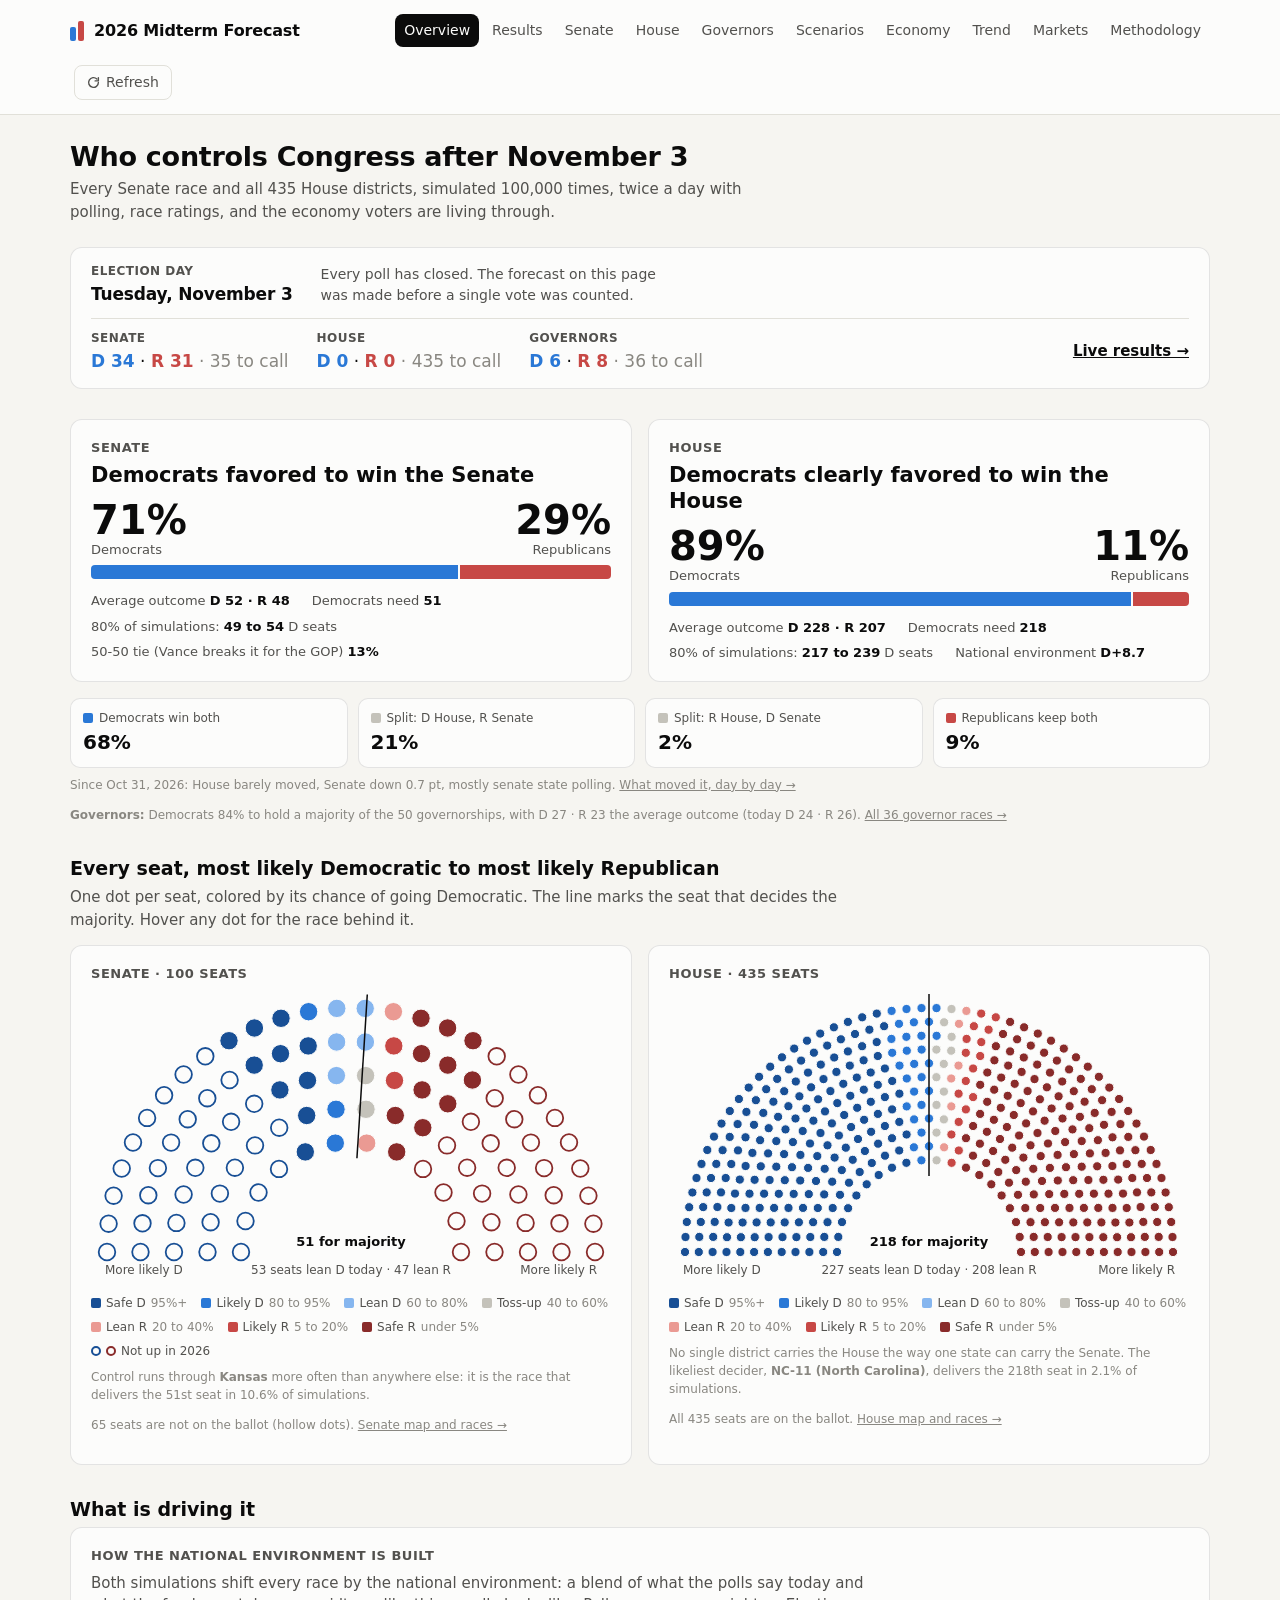
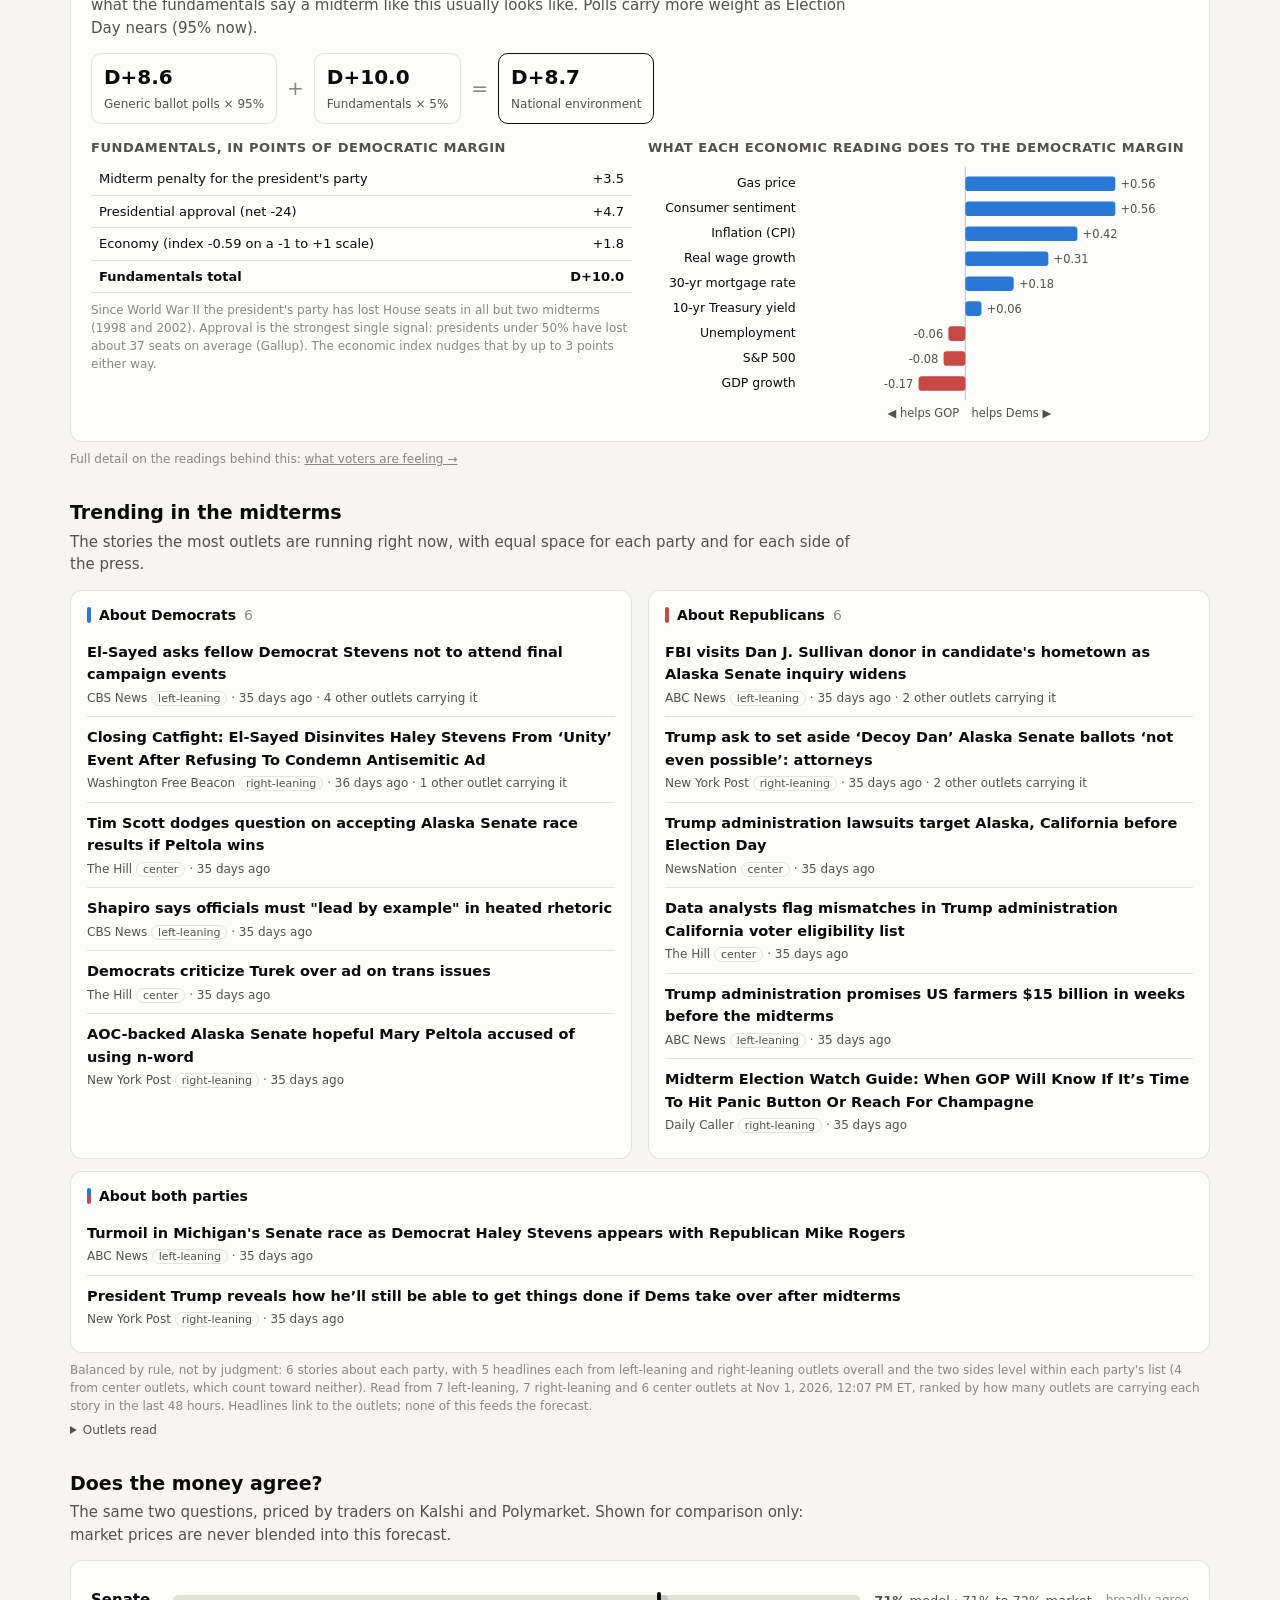
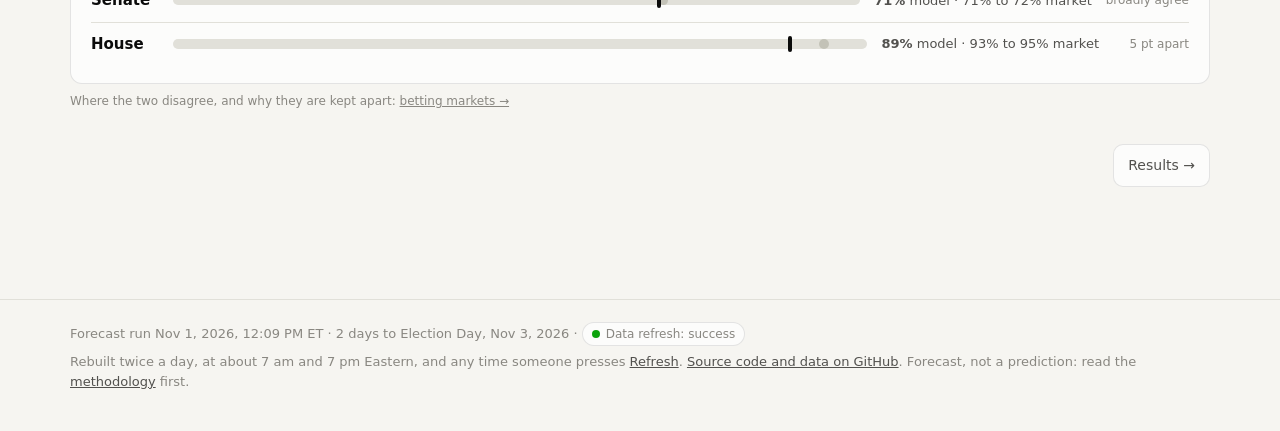
==== commit 69237bd6: "Forecast update: 2026-11-01 17:10 UTC" ====
--- a/site/index.html
+++ b/site/index.html
@@ -110,7 +110,7 @@
 
 <script src="assets/app.js?v=6482eff1"></script>
 <script>
-const PAGE_DATA = {"site":{"timestamp":"2026-11-01T02:09:46.068597+00:00","status":"success"},"senate":{"dem_control_prob":0.7117,"tie_prob":0.1322,"mean_dem_seats":51.56,"mean_rep_seats":48.12,"not_up":{"D":34,"R":31,"note":"65 seats not up in 2026: 34 in the Democratic caucus (incl. King and Sanders), 31 Republican."},"percentiles":{"5":48,"10":49,"25":50,"50":52,"75":53,"90":54,"95":55},"histogram":{"39":2e-05,"40":2e-05,"41":9e-05,"42":0.00014,"43":0.00052,"44":0.00116,"45":0.0034,"46":0.00815,"47":0.01973,"48":0.04311,"49":0.07974,"50":0.13221,"51":0.17712,"52":0.19426,"53":0.16634,"54":0.10744,"55":0.04779,"56":0.01525,"57":0.00288,"58":0.0005,"59":8e-05,"60":2e-05,"61":1e-05,"62":1e-05,"63":1e-05},"seats":[{"seat_id":"AK-2026","state":"AK","held_by":"R","rating":"tossup","lean":"R","dem_candidate":"Mary Peltola","rep_candidate":"Dan S. Sullivan","incumbent":"Dan S. Sullivan","notes":"Top-four ballot: 3 Republicans advanced; Dan S. Sullivan is the incumbent","challenger_caucus":null,"atmospherics_adj":0.0,"polling":{"weight":0.844,"poll_margin":2.4,"n_used":4,"rating_margin":-1.72},"expected_margin":1.76,"dem_win_prob":0.6153,"tipping_prob":0.0979,"rating_prob":0.3851,"poll_prob":0.6583},{"seat_id":"AL-2026","state":"AL","held_by":"R","rating":"solid","lean":"R","dem_candidate":"Everett Wess","rep_candidate":"Barry Moore","incumbent":null,"notes":"Open: Tommy Tuberville not on the ballot","challenger_caucus":null,"atmospherics_adj":0.0,"polling":null,"expected_margin":-26.22,"dem_win_prob":0.0014,"tipping_prob":0.0003,"rating_prob":0.0015,"poll_prob":null},{"seat_id":"AR-2026","state":"AR","held_by":"R","rating":"solid","lean":"R","dem_candidate":"Hallie Shoffner","rep_candidate":"Tom Cotton","incumbent":"Tom Cotton","notes":"","challenger_caucus":null,"atmospherics_adj":0.0,"polling":null,"expected_margin":-26.22,"dem_win_prob":0.0012,"tipping_prob":0.0003,"rating_prob":0.0015,"poll_prob":null},{"seat_id":"CO-2026","state":"CO","held_by":"D","rating":"solid","lean":"D","dem_candidate":"John Hickenlooper","rep_candidate":"Mark Baisley","incumbent":"John Hickenlooper","notes":"","challenger_caucus":null,"atmospherics_adj":0.0,"polling":null,"expected_margin":25.78,"dem_win_prob":0.9981,"tipping_prob":0.0012,"rating_prob":0.9983,"poll_prob":null},{"seat_id":"DE-2026","state":"DE","held_by":"D","rating":"solid","lean":"D","dem_candidate":"Chris Coons","rep_candidate":"Michael Katz","incumbent":"Chris Coons","notes":"","challenger_caucus":null,"atmospherics_adj":0.0,"polling":null,"expected_margin":25.78,"dem_win_prob":0.9986,"tipping_prob":0.0008,"rating_prob":0.9983,"poll_prob":null},{"seat_id":"FL-2026-special","state":"FL","held_by":"R","rating":"likely","lean":"R","dem_candidate":"Angie Nixon","rep_candidate":"Ashley Moody","incumbent":"Ashley Moody","notes":"Special election","challenger_caucus":null,"atmospherics_adj":0.0,"polling":{"weight":0.844,"poll_margin":-5.9,"n_used":25,"rating_margin":-12.72},"expected_margin":-6.96,"dem_win_prob":0.1146,"tipping_prob":0.027,"rating_prob":0.0153,"poll_prob":0.1581},{"seat_id":"GA-2026","state":"GA","held_by":"D","rating":"likely","lean":"D","dem_candidate":"Jon Ossoff","rep_candidate":"Mike Collins","incumbent":"Jon Ossoff","notes":"","challenger_caucus":null,"atmospherics_adj":0.0,"polling":{"weight":0.844,"poll_margin":8.7,"n_used":13,"rating_margin":12.28},"expected_margin":9.26,"dem_win_prob":0.9435,"tipping_prob":0.0361,"rating_prob":0.9815,"poll_prob":0.9303},{"seat_id":"IA-2026","state":"IA","held_by":"R","rating":"tossup","lean":"R","dem_candidate":"Josh Turek","rep_candidate":"Ashley Hinson","incumbent":null,"notes":"Open: Joni Ernst not on the ballot","challenger_caucus":null,"atmospherics_adj":-0.02,"polling":{"weight":0.844,"poll_margin":0.1,"n_used":28,"rating_margin":-1.72},"expected_margin":-0.48,"dem_win_prob":0.4669,"tipping_prob":0.0923,"rating_prob":0.3851,"poll_prob":0.5068},{"seat_id":"ID-2026","state":"ID","held_by":"R","rating":"solid","lean":"R","dem_candidate":"Todd Achilles (I)","rep_candidate":"Jim Risch","incumbent":"Jim Risch","notes":"The Democratic nominee withdrew; the challenger is independent Todd Achilles","challenger_caucus":"independent","atmospherics_adj":0.0,"polling":null,"expected_margin":-26.22,"dem_win_prob":0.0013,"tipping_prob":0.0,"rating_prob":0.0015,"poll_prob":null},{"seat_id":"IL-2026","state":"IL","held_by":"D","rating":"solid","lean":"D","dem_candidate":"Juliana Stratton","rep_candidate":"Don Tracy","incumbent":null,"notes":"Open: Dick Durbin not on the ballot","challenger_caucus":null,"atmospherics_adj":0.0,"polling":null,"expected_margin":25.78,"dem_win_prob":0.9983,"tipping_prob":0.0013,"rating_prob":0.9983,"poll_prob":null},{"seat_id":"KS-2026","state":"KS","held_by":"R","rating":"tossup","lean":"R","dem_candidate":"Adam Hamilton","rep_candidate":"Roger Marshall","incumbent":"Roger Marshall","notes":"","challenger_caucus":null,"atmospherics_adj":-0.01,"polling":{"weight":0.844,"poll_margin":2.8,"n_used":14,"rating_margin":-1.72},"expected_margin":1.95,"dem_win_prob":0.6332,"tipping_prob":0.1061,"rating_prob":0.3851,"poll_prob":0.6829},{"seat_id":"KY-2026","state":"KY","held_by":"R","rating":"solid","lean":"R","dem_candidate":"Charles Booker","rep_candidate":"Andy Barr","incumbent":null,"notes":"Open: Mitch McConnell not on the ballot","challenger_caucus":null,"atmospherics_adj":0.0,"polling":null,"expected_margin":-26.22,"dem_win_prob":0.0017,"tipping_prob":0.0003,"rating_prob":0.0015,"poll_prob":null},{"seat_id":"LA-2026","state":"LA","held_by":"R","rating":"solid","lean":"R","dem_candidate":"Jamie Davis","rep_candidate":"Julia Letlow","incumbent":null,"notes":"Open: Bill Cassidy not on the ballot","challenger_caucus":null,"atmospherics_adj":0.0,"polling":null,"expected_margin":-26.22,"dem_win_prob":0.0014,"tipping_prob":0.0003,"rating_prob":0.0015,"poll_prob":null},{"seat_id":"MA-2026","state":"MA","held_by":"D","rating":"solid","lean":"D","dem_candidate":"Ed Markey","rep_candidate":"John Deaton","incumbent":"Ed Markey","notes":"","challenger_caucus":null,"atmospherics_adj":0.0,"polling":null,"expected_margin":25.78,"dem_win_prob":0.9983,"tipping_prob":0.0012,"rating_prob":0.9983,"poll_prob":null},{"seat_id":"ME-2026","state":"ME","held_by":"R","rating":"tossup","lean":"R","dem_candidate":"Troy Jackson","rep_candidate":"Susan Collins","incumbent":"Susan Collins","notes":"","challenger_caucus":null,"atmospherics_adj":0.0,"polling":{"weight":0.844,"poll_margin":2.4,"n_used":28,"rating_margin":-1.72},"expected_margin":1.76,"dem_win_prob":0.6177,"tipping_prob":0.1035,"rating_prob":0.3851,"poll_prob":0.6583},{"seat_id":"MI-2026","state":"MI","held_by":"D","rating":"tossup","lean":"D","dem_candidate":"Abdul El-Sayed","rep_candidate":"Mike Rogers","incumbent":null,"notes":"Open: Gary Peters not on the ballot","challenger_caucus":null,"atmospherics_adj":-0.01,"polling":{"weight":0.844,"poll_margin":4.2,"n_used":47,"rating_margin":1.28},"expected_margin":3.6,"dem_win_prob":0.7341,"tipping_prob":0.0981,"rating_prob":0.5861,"poll_prob":0.7623},{"seat_id":"MN-2026","state":"MN","held_by":"D","rating":"lean","lean":"D","dem_candidate":"Peggy Flanagan","rep_candidate":"Michele Tafoya","incumbent":null,"notes":"Open: Tina Smith not on the ballot","challenger_caucus":null,"atmospherics_adj":0.0,"polling":{"weight":0.844,"poll_margin":6.0,"n_used":17,"rating_margin":8.28},"expected_margin":6.36,"dem_win_prob":0.8645,"tipping_prob":0.0666,"rating_prob":0.9203,"poll_prob":0.846},{"seat_id":"MS-2026","state":"MS","held_by":"R","rating":"likely","lean":"R","dem_candidate":"Scott Colom","rep_candidate":"Cindy Hyde-Smith","incumbent":"Cindy Hyde-Smith","notes":"","challenger_caucus":null,"atmospherics_adj":0.0,"polling":{"weight":0.422,"poll_margin":-5.6,"n_used":2,"rating_margin":-12.72},"expected_margin":-9.71,"dem_win_prob":0.0647,"tipping_prob":0.0141,"rating_prob":0.0153,"poll_prob":0.1707},{"seat_id":"MT-2026","state":"MT","held_by":"R","rating":"solid","lean":"R","dem_candidate":"Seth Bodnar (I)","rep_candidate":"Kurt Alme","incumbent":null,"notes":"The main challenger is independent Seth Bodnar; Democrat Alani Bankhead is also on the ballot; Open: Steve Daines not on the ballot","challenger_caucus":"independent","atmospherics_adj":0.0,"polling":null,"expected_margin":-26.22,"dem_win_prob":0.0015,"tipping_prob":0.0,"rating_prob":0.0015,"poll_prob":null},{"seat_id":"NC-2026","state":"NC","held_by":"R","rating":"likely","lean":"D","dem_candidate":"Roy Cooper","rep_candidate":"Michael Whatley","incumbent":null,"notes":"Open: Thom Tillis not on the ballot","challenger_caucus":null,"atmospherics_adj":0.0,"polling":{"weight":0.844,"poll_margin":11.0,"n_used":26,"rating_margin":12.28},"expected_margin":11.2,"dem_win_prob":0.9737,"tipping_prob":0.0196,"rating_prob":0.9815,"poll_prob":0.9692},{"seat_id":"NE-2026","state":"NE","held_by":"R","rating":"lean","lean":"R","dem_candidate":"Dan Osborn (I)","rep_candidate":"Pete Ricketts","incumbent":"Pete Ricketts","notes":"Challenger is independent Dan Osborn, who says he would not caucus with either party","challenger_caucus":"independent","atmospherics_adj":0.0,"polling":{"weight":0.844,"poll_margin":-1.6,"n_used":12,"rating_margin":-8.72},"expected_margin":-2.71,"dem_win_prob":0.3175,"tipping_prob":0.0,"rating_prob":0.0692,"poll_prob":0.3929},{"seat_id":"NH-2026","state":"NH","held_by":"D","rating":"lean","lean":"D","dem_candidate":"Chris Pappas","rep_candidate":"John E. Sununu","incumbent":null,"notes":"Open: Jeanne Shaheen not on the ballot","challenger_caucus":null,"atmospherics_adj":-0.03,"polling":{"weight":0.844,"poll_margin":7.3,"n_used":15,"rating_margin":8.28},"expected_margin":7.0,"dem_win_prob":0.8868,"tipping_prob":0.0603,"rating_prob":0.9203,"poll_prob":0.8926},{"seat_id":"NJ-2026","state":"NJ","held_by":"D","rating":"solid","lean":"D","dem_candidate":"Cory Booker","rep_candidate":"Justin Murphy","incumbent":"Cory Booker","notes":"","challenger_caucus":null,"atmospherics_adj":0.0,"polling":null,"expected_margin":25.78,"dem_win_prob":0.9981,"tipping_prob":0.0011,"rating_prob":0.9983,"poll_prob":null},{"seat_id":"NM-2026","state":"NM","held_by":"D","rating":"solid","lean":"D","dem_candidate":"Ben Ray Luj\u00e1n","rep_candidate":"Larry Marker","incumbent":"Ben Ray Luj\u00e1n","notes":"","challenger_caucus":null,"atmospherics_adj":0.0,"polling":null,"expected_margin":25.78,"dem_win_prob":0.9977,"tipping_prob":0.0014,"rating_prob":0.9983,"poll_prob":null},{"seat_id":"OH-2026-special","state":"OH","held_by":"R","rating":"tossup","lean":"R","dem_candidate":"Sherrod Brown","rep_candidate":"Jon Husted","incumbent":null,"notes":"Special election","challenger_caucus":null,"atmospherics_adj":0.05,"polling":{"weight":0.844,"poll_margin":2.8,"n_used":28,"rating_margin":-1.72},"expected_margin":2.85,"dem_win_prob":0.6897,"tipping_prob":0.1008,"rating_prob":0.3851,"poll_prob":0.6829},{"seat_id":"OK-2026","state":"OK","held_by":"R","rating":"solid","lean":"R","dem_candidate":"N'Kiyla Jasmine Thomas","rep_candidate":"Kevin Hern","incumbent":null,"notes":"Open: Alan Armstrong not on the ballot","challenger_caucus":null,"atmospherics_adj":0.0,"polling":null,"expected_margin":-26.22,"dem_win_prob":0.0014,"tipping_prob":0.0002,"rating_prob":0.0015,"poll_prob":null},{"seat_id":"OR-2026","state":"OR","held_by":"D","rating":"solid","lean":"D","dem_candidate":"Jeff Merkley","rep_candidate":"David Brock Smith","incumbent":"Jeff Merkley","notes":"","challenger_caucus":null,"atmospherics_adj":0.0,"polling":null,"expected_margin":25.78,"dem_win_prob":0.9982,"tipping_prob":0.0011,"rating_prob":0.9983,"poll_prob":null},{"seat_id":"RI-2026","state":"RI","held_by":"D","rating":"solid","lean":"D","dem_candidate":"Jack Reed","rep_candidate":"Raymond McKay","incumbent":"Jack Reed","notes":"","challenger_caucus":null,"atmospherics_adj":0.0,"polling":null,"expected_margin":25.78,"dem_win_prob":0.9982,"tipping_prob":0.0011,"rating_prob":0.9983,"poll_prob":null},{"seat_id":"SC-2026","state":"SC","held_by":"R","rating":"lean","lean":"R","dem_candidate":"Annie Andrews","rep_candidate":"Darline Graham","incumbent":"Darline Graham","notes":"","challenger_caucus":null,"atmospherics_adj":0.0,"polling":{"weight":0.844,"poll_margin":-1.8,"n_used":13,"rating_margin":-8.72},"expected_margin":-2.88,"dem_win_prob":0.3091,"tipping_prob":0.0704,"rating_prob":0.0692,"poll_prob":0.3799},{"seat_id":"SD-2026","state":"SD","held_by":"R","rating":"solid","lean":"R","dem_candidate":"Brian Bengs (I)","rep_candidate":"Mike Rounds","incumbent":"Mike Rounds","notes":"The Democratic nominee withdrew; the challenger is independent Brian Bengs","challenger_caucus":"independent","atmospherics_adj":0.0,"polling":null,"expected_margin":-26.22,"dem_win_prob":0.0014,"tipping_prob":0.0,"rating_prob":0.0015,"poll_prob":null},{"seat_id":"TN-2026","state":"TN","held_by":"R","rating":"solid","lean":"R","dem_candidate":"Marquita Bradshaw","rep_candidate":"Bill Hagerty","incumbent":"Bill Hagerty","notes":"","challenger_caucus":null,"atmospherics_adj":0.0,"polling":null,"expected_margin":-26.22,"dem_win_prob":0.0015,"tipping_prob":0.0002,"rating_prob":0.0015,"poll_prob":null},{"seat_id":"TX-2026","state":"TX","held_by":"R","rating":"tossup","lean":"R","dem_candidate":"James Talarico","rep_candidate":"Ken Paxton","incumbent":null,"notes":"Open: John Cornyn not on the ballot","challenger_caucus":null,"atmospherics_adj":0.02,"polling":{"weight":0.844,"poll_margin":2.8,"n_used":52,"rating_margin":-1.72},"expected_margin":2.4,"dem_win_prob":0.6527,"tipping_prob":0.0949,"rating_prob":0.3851,"poll_prob":0.6829},{"seat_id":"VA-2026","state":"VA","held_by":"D","rating":"solid","lean":"D","dem_candidate":"Mark Warner","rep_candidate":"Bert Mizusawa","incumbent":"Mark Warner","notes":"","challenger_caucus":null,"atmospherics_adj":0.0,"polling":null,"expected_margin":25.78,"dem_win_prob":0.9982,"tipping_prob":0.001,"rating_prob":0.9983,"poll_prob":null},{"seat_id":"WV-2026","state":"WV","held_by":"R","rating":"solid","lean":"R","dem_candidate":"Rachel Fetty Anderson","rep_candidate":"Shelley Moore Capito","incumbent":"Shelley Moore Capito","notes":"","challenger_caucus":null,"atmospherics_adj":0.0,"polling":null,"expected_margin":-26.22,"dem_win_prob":0.0024,"tipping_prob":0.0006,"rating_prob":0.0015,"poll_prob":null},{"seat_id":"WY-2026","state":"WY","held_by":"R","rating":"solid","lean":"R","dem_candidate":"James W. Byrd","rep_candidate":"Harriet Hageman","incumbent":null,"notes":"Open: Cynthia Lummis not on the ballot","challenger_caucus":null,"atmospherics_adj":0.0,"polling":null,"expected_margin":-26.22,"dem_win_prob":0.0016,"tipping_prob":0.0003,"rating_prob":0.0015,"poll_prob":null}],"ratings_as_of":"2026-11-01","ratings_source":"Cook Political Report Senate ratings of Oct 30, 2026, via Wikipedia (revision 1383102895, 2026-11-01)"},"house":{"dem_control_prob":0.8878,"mean_dem_seats":228.07,"majority":218,"percentiles":{"5":212,"10":217,"25":223,"50":229,"75":234,"90":239,"95":243},"histogram":{"150":2e-05,"152":2e-05,"153":2e-05,"154":4e-05,"155":3e-05,"157":2e-05,"158":8e-05,"159":3e-05,"161":5e-05,"162":3e-05,"163":3e-05,"164":4e-05,"165":6e-05,"166":8e-05,"167":3e-05,"168":7e-05,"169":4e-05,"170":6e-05,"171":5e-05,"172":0.0001,"173":0.00014,"174":0.00013,"175":0.00011,"176":0.00015,"177":0.0001,"178":0.00019,"179":0.00018,"180":0.00014,"181":0.00022,"182":0.00024,"183":0.00025,"184":0.00023,"185":0.00015,"186":0.00019,"187":0.00028,"188":0.00035,"189":0.00035,"190":0.00041,"191":0.00056,"192":0.0006,"193":0.00037,"194":0.00055,"195":0.00065,"196":0.00066,"197":0.00104,"198":0.00086,"199":0.00116,"200":0.00156,"201":0.00135,"202":0.0017,"203":0.00209,"204":0.00216,"205":0.00232,"206":0.00289,"207":0.0032,"208":0.00378,"209":0.0047,"210":0.00512,"211":0.0059,"212":0.00651,"213":0.00854,"214":0.00935,"215":0.01088,"216":0.01351,"217":0.01522,"218":0.0183,"219":0.02158,"220":0.02433,"221":0.02767,"222":0.03056,"223":0.03397,"224":0.04001,"225":0.04397,"226":0.04571,"227":0.04843,"228":0.04968,"229":0.05056,"230":0.05053,"231":0.04874,"232":0.04493,"233":0.04396,"234":0.03867,"235":0.03577,"236":0.03002,"237":0.02717,"238":0.02229,"239":0.01871,"240":0.01599,"241":0.01276,"242":0.01068,"243":0.0087,"244":0.00755,"245":0.00563,"246":0.00537,"247":0.00386,"248":0.00353,"249":0.00262,"250":0.00249,"251":0.00222,"252":0.00154,"253":0.0013,"254":0.00103,"255":0.00099,"256":0.00082,"257":0.00067,"258":0.00051,"259":0.00041,"260":0.00043,"261":0.00044,"262":0.00029,"263":0.00029,"264":0.00023,"265":0.00024,"266":0.00018,"267":0.00012,"268":0.00014,"269":0.00015,"270":0.0001,"271":6e-05,"272":0.00015,"273":4e-05,"274":7e-05,"275":2e-05,"276":8e-05,"277":3e-05,"278":9e-05,"279":3e-05,"280":7e-05,"281":2e-05,"282":2e-05,"283":3e-05,"284":3e-05,"285":1e-05,"287":1e-05,"289":1e-05,"290":1e-05},"district_probs":{"AK-AL":0.0906,"AL-1":0.0,"AL-2":0.0824,"AL-3":0.0,"AL-4":0.0,"AL-5":0.0,"AL-6":0.0,"AL-7":0.9994,"AR-1":0.0,"AR-2":0.0186,"AR-3":0.0,"AR-4":0.0,"AZ-1":0.899,"AZ-2":0.0865,"AZ-3":1.0,"AZ-4":0.9689,"AZ-5":0.0003,"AZ-6":0.9064,"AZ-7":0.9999,"AZ-8":0.001,"AZ-9":0.0,"CA-1":0.9928,"CA-2":0.9999,"CA-3":0.9864,"CA-4":0.9963,"CA-5":0.0003,"CA-6":0.9776,"CA-7":0.9927,"CA-8":1.0,"CA-9":0.9962,"CA-10":1.0,"CA-11":1.0,"CA-12":1.0,"CA-13":0.963,"CA-14":1.0,"CA-15":1.0,"CA-16":1.0,"CA-17":1.0,"CA-18":1.0,"CA-19":1.0,"CA-20":0.0,"CA-21":0.9763,"CA-22":0.4961,"CA-23":0.0008,"CA-24":0.9999,"CA-25":0.9621,"CA-26":0.9978,"CA-27":0.9861,"CA-28":0.9999,"CA-29":1.0,"CA-30":1.0,"CA-31":0.996,"CA-32":1.0,"CA-33":0.9927,"CA-34":1.0,"CA-35":0.9866,"CA-36":1.0,"CA-37":1.0,"CA-38":0.9961,"CA-39":0.9932,"CA-40":0.0054,"CA-41":0.9979,"CA-42":0.9964,"CA-43":1.0,"CA-44":1.0,"CA-45":0.9667,"CA-46":0.999,"CA-47":0.9862,"CA-48":0.8974,"CA-49":0.9932,"CA-50":0.9991,"CA-51":0.9988,"CA-52":0.9996,"CO-1":1.0,"CO-2":1.0,"CO-3":0.0261,"CO-4":0.0751,"CO-5":0.3889,"CO-6":0.9997,"CO-7":0.9978,"CO-8":0.9044,"CT-1":0.9998,"CT-2":0.9677,"CT-3":0.9974,"CT-4":1.0,"CT-5":0.9468,"DE-AL":0.9978,"FL-1":0.0,"FL-2":0.0009,"FL-3":0.0003,"FL-4":0.0066,"FL-5":0.0003,"FL-6":0.0001,"FL-7":0.1011,"FL-8":0.0009,"FL-9":0.08,"FL-10":0.9999,"FL-11":0.002,"FL-12":0.0019,"FL-13":0.0937,"FL-14":0.5421,"FL-15":0.0005,"FL-16":0.0239,"FL-17":0.0002,"FL-18":0.0009,"FL-19":0.0,"FL-20":1.0,"FL-21":0.0019,"FL-22":0.5422,"FL-23":0.9987,"FL-24":1.0,"FL-25":0.8805,"FL-26":0.0018,"FL-27":0.0924,"FL-28":0.0003,"GA-1":0.0009,"GA-2":0.9682,"GA-3":0.0,"GA-4":1.0,"GA-5":1.0,"GA-6":1.0,"GA-7":0.0001,"GA-8":0.0,"GA-9":0.0,"GA-10":0.0002,"GA-11":0.0001,"GA-12":0.0017,"GA-13":1.0,"GA-14":0.0,"HI-1":0.9998,"HI-2":0.9996,"IA-1":0.8628,"IA-2":0.4105,"IA-3":0.8809,"IA-4":0.0,"ID-1":0.0,"ID-2":0.0,"IL-1":1.0,"IL-2":1.0,"IL-3":1.0,"IL-4":1.0,"IL-5":1.0,"IL-6":0.949,"IL-7":1.0,"IL-8":0.9821,"IL-9":1.0,"IL-10":0.9999,"IL-11":0.9906,"IL-12":0.0,"IL-13":0.9832,"IL-14":0.9477,"IL-15":0.0,"IL-16":0.0002,"IL-17":0.9481,"IN-1":0.9714,"IN-2":0.0,"IN-3":0.0,"IN-4":0.0,"IN-5":0.0823,"IN-6":0.0,"IN-7":1.0,"IN-8":0.0,"IN-9":0.0,"KS-1":0.0,"KS-2":0.0144,"KS-3":0.9194,"KS-4":0.0001,"KY-1":0.0,"KY-2":0.0,"KY-3":0.9993,"KY-4":0.0,"KY-5":0.0,"KY-6":0.3621,"LA-1":0.0,"LA-2":1.0,"LA-3":0.0,"LA-4":0.0,"LA-5":0.0,"LA-6":0.0,"MA-1":0.9977,"MA-2":0.9999,"MA-3":0.9998,"MA-4":0.9997,"MA-5":1.0,"MA-6":0.9997,"MA-7":1.0,"MA-8":1.0,"MA-9":0.9904,"MD-1":0.0011,"MD-2":0.9992,"MD-3":0.9998,"MD-4":1.0,"MD-5":1.0,"MD-6":0.9428,"MD-7":1.0,"MD-8":1.0,"ME-1":0.9997,"ME-2":0.1184,"MI-1":0.0002,"MI-2":0.0,"MI-3":0.97,"MI-4":0.4256,"MI-5":0.0,"MI-6":0.9998,"MI-7":0.4774,"MI-8":0.9679,"MI-9":0.0,"MI-10":0.4242,"MI-11":0.9988,"MI-12":1.0,"MI-13":1.0,"MN-1":0.0916,"MN-2":0.9792,"MN-3":0.9998,"MN-4":1.0,"MN-5":1.0,"MN-6":0.0003,"MN-7":0.0,"MN-8":0.0018,"MO-1":1.0,"MO-2":0.0212,"MO-3":0.0,"MO-4":0.0,"MO-5":1.0,"MO-6":0.0,"MO-7":0.0,"MO-8":0.0,"MS-1":0.0,"MS-2":0.9997,"MS-3":0.0,"MS-4":0.0,"MT-1":0.39,"MT-2":0.0,"NC-1":0.5268,"NC-2":1.0,"NC-3":0.022,"NC-4":1.0,"NC-5":0.016,"NC-6":0.0004,"NC-7":0.0019,"NC-8":0.0003,"NC-9":0.0176,"NC-10":0.0005,"NC-11":0.8653,"NC-12":1.0,"NC-13":0.0182,"NC-14":0.001,"ND-AL":0.0,"NE-1":0.0224,"NE-2":0.9782,"NE-3":0.0,"NH-1":0.9754,"NH-2":0.9159,"NJ-1":0.9992,"NJ-2":0.0287,"NJ-3":0.9809,"NJ-4":0.0,"NJ-5":0.9127,"NJ-6":0.9809,"NJ-7":0.897,"NJ-8":1.0,"NJ-9":0.9709,"NJ-10":1.0,"NJ-11":0.9803,"NJ-12":0.9999,"NM-1":0.9938,"NM-2":0.8891,"NM-3":0.9402,"NV-1":0.9745,"NV-2":0.0862,"NV-3":0.9718,"NV-4":0.9749,"NY-1":0.0146,"NY-2":0.0043,"NY-3":0.9667,"NY-4":0.9714,"NY-5":1.0,"NY-6":0.9896,"NY-7":1.0,"NY-8":1.0,"NY-9":1.0,"NY-10":1.0,"NY-11":0.0003,"NY-12":1.0,"NY-13":1.0,"NY-14":1.0,"NY-15":1.0,"NY-16":1.0,"NY-17":0.4975,"NY-18":0.9137,"NY-19":0.9683,"NY-20":0.9971,"NY-21":0.0724,"NY-22":0.9679,"NY-23":0.0002,"NY-24":0.0002,"NY-25":0.9992,"NY-26":0.9995,"OH-1":0.9661,"OH-2":0.0,"OH-3":1.0,"OH-4":0.0,"OH-5":0.0,"OH-6":0.0,"OH-7":0.388,"OH-8":0.0008,"OH-9":0.86,"OH-10":0.1118,"OH-11":1.0,"OH-12":0.0,"OH-13":0.9747,"OH-14":0.0003,"OH-15":0.103,"OK-1":0.0001,"OK-2":0.0,"OK-3":0.0,"OK-4":0.0,"OK-5":0.0004,"OR-1":1.0,"OR-2":0.0001,"OR-3":1.0,"OR-4":0.991,"OR-5":0.9706,"OR-6":0.991,"PA-1":0.5006,"PA-2":1.0,"PA-3":1.0,"PA-4":0.9976,"PA-5":1.0,"PA-6":0.9906,"PA-7":0.899,"PA-8":0.8748,"PA-9":0.0,"PA-10":0.8833,"PA-11":0.0002,"PA-12":0.9995,"PA-13":0.0,"PA-14":0.0,"PA-15":0.0,"PA-16":0.0001,"PA-17":0.9489,"RI-1":0.9999,"RI-2":0.9707,"SC-1":0.3682,"SC-2":0.0018,"SC-3":0.0,"SC-4":0.0001,"SC-5":0.0002,"SC-6":0.9999,"SC-7":0.0001,"SD-AL":0.0,"TN-1":0.0,"TN-2":0.0,"TN-3":0.0,"TN-4":0.0002,"TN-5":0.0003,"TN-6":0.0001,"TN-7":0.0001,"TN-8":0.0002,"TN-9":0.0005,"TX-1":0.0,"TX-2":0.0002,"TX-3":0.0002,"TX-4":0.0001,"TX-5":0.0003,"TX-6":0.0001,"TX-7":0.9999,"TX-8":0.0001,"TX-9":0.0221,"TX-10":0.0004,"TX-11":0.0,"TX-12":0.0001,"TX-13":0.0,"TX-14":0.0001,"TX-15":0.3609,"TX-16":0.9997,"TX-17":0.0003,"TX-18":1.0,"TX-19":0.0,"TX-20":1.0,"TX-21":0.0004,"TX-22":0.0002,"TX-23":0.0989,"TX-24":0.0012,"TX-25":0.0002,"TX-26":0.0002,"TX-27":0.0004,"TX-28":0.9512,"TX-29":1.0,"TX-30":1.0,"TX-31":0.0001,"TX-32":0.0012,"TX-33":1.0,"TX-34":0.8689,"TX-35":0.5379,"TX-36":0.0001,"TX-37":1.0,"TX-38":0.0004,"UT-1":1.0,"UT-2":0.0,"UT-3":0.0,"UT-4":0.0,"VA-1":0.4248,"VA-2":0.903,"VA-3":1.0,"VA-4":1.0,"VA-5":0.0238,"VA-6":0.0001,"VA-7":0.9754,"VA-8":1.0,"VA-9":0.0,"VA-10":0.9907,"VA-11":1.0,"VT-AL":1.0,"WA-1":1.0,"WA-2":0.9999,"WA-3":0.8931,"WA-4":0.0003,"WA-5":0.0238,"WA-6":0.9996,"WA-7":1.0,"WA-8":0.951,"WA-9":1.0,"WA-10":0.9988,"WI-1":0.1293,"WI-2":1.0,"WI-3":0.8792,"WI-4":1.0,"WI-5":0.0002,"WI-6":0.0012,"WI-7":0.0002,"WI-8":0.001,"WV-1":0.0,"WV-2":0.0,"WY-AL":0.0},"district_tipping":{"AK-AL":0.0018,"AL-2":0.0015,"AZ-1":0.0174,"AZ-2":0.0017,"AZ-4":0.0054,"AZ-6":0.018,"CA-1":0.0014,"CA-3":0.0021,"CA-4":0.0008,"CA-6":0.0036,"CA-7":0.0014,"CA-9":0.0007,"CA-13":0.0076,"CA-21":0.0034,"CA-22":0.018,"CA-25":0.0056,"CA-27":0.0022,"CA-31":0.0006,"CA-33":0.0013,"CA-35":0.0023,"CA-38":0.0006,"CA-39":0.0015,"CA-42":0.0007,"CA-45":0.0067,"CA-47":0.0022,"CA-48":0.015,"CA-49":0.0013,"CO-4":0.0011,"CO-5":0.0137,"CO-8":0.0175,"CT-2":0.0049,"CT-3":0.0005,"CT-5":0.0079,"DE-AL":0.0005,"FL-7":0.002,"FL-9":0.0014,"FL-13":0.0017,"FL-14":0.02,"FL-22":0.0198,"FL-25":0.0198,"FL-27":0.0017,"GA-2":0.0054,"IA-1":0.0196,"IA-2":0.0138,"IA-3":0.0184,"IL-6":0.0078,"IL-8":0.0036,"IL-11":0.0019,"IL-13":0.0034,"IL-14":0.0079,"IL-17":0.0081,"IN-1":0.008,"IN-5":0.0018,"KS-3":0.0105,"KY-6":0.0123,"MA-1":0.0006,"MA-9":0.002,"MD-6":0.0081,"ME-2":0.0028,"MI-3":0.0058,"MI-4":0.0146,"MI-7":0.0166,"MI-8":0.0089,"MI-10":0.0147,"MN-1":0.0018,"MN-2":0.0066,"MT-1":0.0131,"NC-1":0.0194,"NC-11":0.0207,"NE-2":0.0066,"NH-1":0.0071,"NH-2":0.0114,"NJ-3":0.0035,"NJ-5":0.0107,"NJ-6":0.0037,"NJ-7":0.0171,"NJ-9":0.0065,"NJ-11":0.0036,"NM-1":0.0011,"NM-2":0.0164,"NM-3":0.0078,"NV-1":0.0063,"NV-2":0.0013,"NV-3":0.0067,"NV-4":0.0069,"NY-3":0.0079,"NY-4":0.0066,"NY-6":0.0021,"NY-17":0.0177,"NY-18":0.0105,"NY-19":0.0072,"NY-20":0.0007,"NY-21":0.0013,"NY-22":0.0057,"OH-1":0.009,"OH-7":0.0132,"OH-9":0.0202,"OH-10":0.0023,"OH-13":0.0073,"OH-15":0.0024,"OR-4":0.0019,"OR-5":0.0056,"OR-6":0.0021,"PA-1":0.0179,"PA-6":0.0018,"PA-7":0.0177,"PA-8":0.0203,"PA-10":0.0196,"PA-17":0.0078,"RI-2":0.0057,"SC-1":0.0131,"TX-15":0.0122,"TX-23":0.0018,"TX-28":0.0103,"TX-34":0.0185,"TX-35":0.0194,"VA-1":0.015,"VA-2":0.0177,"VA-7":0.0062,"VA-10":0.0021,"WA-3":0.0186,"WA-8":0.0079,"WI-1":0.0033,"WI-3":0.0192},"district_ratings":{"AK-AL":"NR","AL-1":"SR","AL-2":"NR","AL-3":"SR","AL-4":"SR","AL-5":"SR","AL-6":"SR","AL-7":"SD","AR-1":"SR","AR-2":"LR","AR-3":"SR","AR-4":"SR","AZ-1":"ND","AZ-2":"NR","AZ-3":"SD","AZ-4":"SD","AZ-5":"SR","AZ-6":"ND","AZ-7":"SD","AZ-8":"SR","AZ-9":"SR","CA-1":"SD","CA-2":"SD","CA-3":"SD","CA-4":"SD","CA-5":"SR","CA-6":"SD","CA-7":"SD","CA-8":"SD","CA-9":"SD","CA-10":"SD","CA-11":"SD","CA-12":"SD","CA-13":"LD","CA-14":"SD","CA-15":"SD","CA-16":"SD","CA-17":"SD","CA-18":"SD","CA-19":"SD","CA-20":"SR","CA-21":"SD","CA-22":"TR","CA-23":"SR","CA-24":"SD","CA-25":"SD","CA-26":"SD","CA-27":"SD","CA-28":"SD","CA-29":"SD","CA-30":"SD","CA-31":"SD","CA-32":"SD","CA-33":"SD","CA-34":"SD","CA-35":"SD","CA-36":"SD","CA-37":"SD","CA-38":"SD","CA-39":"SD","CA-40":"SR","CA-41":"SD","CA-42":"SD","CA-43":"SD","CA-44":"SD","CA-45":"LD","CA-46":"SD","CA-47":"SD","CA-48":"ND","CA-49":"SD","CA-50":"SD","CA-51":"SD","CA-52":"SD","CO-1":"SD","CO-2":"SD","CO-3":"LR","CO-4":"NR","CO-5":"TR","CO-6":"SD","CO-7":"SD","CO-8":"ND","CT-1":"SD","CT-2":"SD","CT-3":"SD","CT-4":"SD","CT-5":"SD","DE-AL":"SD","FL-1":"SR","FL-2":"SR","FL-3":"SR","FL-4":"SR","FL-5":"SR","FL-6":"SR","FL-7":"NR","FL-8":"SR","FL-9":"NR","FL-10":"SD","FL-11":"SR","FL-12":"SR","FL-13":"NR","FL-14":"TD","FL-15":"SR","FL-16":"LR","FL-17":"SR","FL-18":"SR","FL-19":"SR","FL-20":"SD","FL-21":"SR","FL-22":"TD","FL-23":"SD","FL-24":"SD","FL-25":"ND","FL-26":"SR","FL-27":"NR","FL-28":"SR","GA-1":"SR","GA-2":"SD","GA-3":"SR","GA-4":"SD","GA-5":"SD","GA-6":"SD","GA-7":"SR","GA-8":"SR","GA-9":"SR","GA-10":"SR","GA-11":"SR","GA-12":"SR","GA-13":"SD","GA-14":"SR","HI-1":"SD","HI-2":"SD","IA-1":"ND","IA-2":"TR","IA-3":"ND","IA-4":"SR","ID-1":"SR","ID-2":"SR","IL-1":"SD","IL-2":"SD","IL-3":"SD","IL-4":"SD","IL-5":"SD","IL-6":"SD","IL-7":"SD","IL-8":"SD","IL-9":"SD","IL-10":"SD","IL-11":"SD","IL-12":"SR","IL-13":"SD","IL-14":"SD","IL-15":"SR","IL-16":"SR","IL-17":"SD","IN-1":"LD","IN-2":"SR","IN-3":"SR","IN-4":"SR","IN-5":"NR","IN-6":"SR","IN-7":"SD","IN-8":"SR","IN-9":"SR","KS-1":"SR","KS-2":"LR","KS-3":"SD","KS-4":"SR","KY-1":"SR","KY-2":"SR","KY-3":"SD","KY-4":"SR","KY-5":"SR","KY-6":"TR","LA-1":"SR","LA-2":"SD","LA-3":"SR","LA-4":"SR","LA-5":"SR","LA-6":"SR","MA-1":"SD","MA-2":"SD","MA-3":"SD","MA-4":"SD","MA-5":"SD","MA-6":"SD","MA-7":"SD","MA-8":"SD","MA-9":"SD","MD-1":"SR","MD-2":"SD","MD-3":"SD","MD-4":"SD","MD-5":"SD","MD-6":"SD","MD-7":"SD","MD-8":"SD","ME-1":"SD","ME-2":"NR","MI-1":"SR","MI-2":"SR","MI-3":"SD","MI-4":"TR","MI-5":"SR","MI-6":"SD","MI-7":"TR","MI-8":"LD","MI-9":"SR","MI-10":"TR","MI-11":"SD","MI-12":"SD","MI-13":"SD","MN-1":"NR","MN-2":"LD","MN-3":"SD","MN-4":"SD","MN-5":"SD","MN-6":"SR","MN-7":"SR","MN-8":"SR","MO-1":"SD","MO-2":"LR","MO-3":"SR","MO-4":"SR","MO-5":"SD","MO-6":"SR","MO-7":"SR","MO-8":"SR","MS-1":"SR","MS-2":"SD","MS-3":"SR","MS-4":"SR","MT-1":"TR","MT-2":"SR","NC-1":"TD","NC-2":"SD","NC-3":"LR","NC-4":"SD","NC-5":"LR","NC-6":"SR","NC-7":"SR","NC-8":"SR","NC-9":"LR","NC-10":"SR","NC-11":"ND","NC-12":"SD","NC-13":"LR","NC-14":"SR","ND-AL":"SR","NE-1":"LR","NE-2":"LD","NE-3":"SR","NH-1":"LD","NH-2":"SD","NJ-1":"SD","NJ-2":"LR","NJ-3":"SD","NJ-4":"SR","NJ-5":"SD","NJ-6":"SD","NJ-7":"ND","NJ-8":"SD","NJ-9":"LD","NJ-10":"SD","NJ-11":"SD","NJ-12":"SD","NM-1":"SD","NM-2":"ND","NM-3":"SD","NV-1":"LD","NV-2":"NR","NV-3":"LD","NV-4":"LD","NY-1":"SR","NY-2":"SR","NY-3":"LD","NY-4":"LD","NY-5":"SD","NY-6":"SD","NY-7":"SD","NY-8":"SD","NY-9":"SD","NY-10":"SD","NY-11":"SR","NY-12":"SD","NY-13":"SD","NY-14":"SD","NY-15":"SD","NY-16":"SD","NY-17":"TR","NY-18":"SD","NY-19":"LD","NY-20":"SD","NY-21":"NR","NY-22":"SD","NY-23":"SR","NY-24":"SR","NY-25":"SD","NY-26":"SD","OH-1":"LD","OH-2":"SR","OH-3":"SD","OH-4":"SR","OH-5":"SR","OH-6":"SR","OH-7":"TR","OH-8":"SR","OH-9":"ND","OH-10":"NR","OH-11":"SD","OH-12":"SR","OH-13":"LD","OH-14":"SR","OH-15":"NR","OK-1":"SR","OK-2":"SR","OK-3":"SR","OK-4":"SR","OK-5":"SR","OR-1":"SD","OR-2":"SR","OR-3":"SD","OR-4":"SD","OR-5":"SD","OR-6":"SD","PA-1":"TR","PA-2":"SD","PA-3":"SD","PA-4":"SD","PA-5":"SD","PA-6":"SD","PA-7":"ND","PA-8":"ND","PA-9":"SR","PA-10":"ND","PA-11":"SR","PA-12":"SD","PA-13":"SR","PA-14":"SR","PA-15":"SR","PA-16":"SR","PA-17":"SD","RI-1":"SD","RI-2":"SD","SC-1":"TR","SC-2":"SR","SC-3":"SR","SC-4":"SR","SC-5":"SR","SC-6":"SD","SC-7":"SR","SD-AL":"SR","TN-1":"SR","TN-2":"SR","TN-3":"SR","TN-4":"SR","TN-5":"SR","TN-6":"SR","TN-7":"SR","TN-8":"SR","TN-9":"SR","TX-1":"SR","TX-2":"SR","TX-3":"SR","TX-4":"SR","TX-5":"SR","TX-6":"SR","TX-7":"SD","TX-8":"SR","TX-9":"LR","TX-10":"SR","TX-11":"SR","TX-12":"SR","TX-13":"SR","TX-14":"SR","TX-15":"TR","TX-16":"SD","TX-17":"SR","TX-18":"SD","TX-19":"SR","TX-20":"SD","TX-21":"SR","TX-22":"SR","TX-23":"NR","TX-24":"SR","TX-25":"SR","TX-26":"SR","TX-27":"SR","TX-28":"LD","TX-29":"SD","TX-30":"SD","TX-31":"SR","TX-32":"SR","TX-33":"SD","TX-34":"ND","TX-35":"TD","TX-36":"SR","TX-37":"SD","TX-38":"SR","UT-1":"SD","UT-2":"SR","UT-3":"SR","UT-4":"SR","VA-1":"TR","VA-2":"ND","VA-3":"SD","VA-4":"SD","VA-5":"LR","VA-6":"SR","VA-7":"LD","VA-8":"SD","VA-9":"SR","VA-10":"SD","VA-11":"SD","VT-AL":"SD","WA-1":"SD","WA-2":"SD","WA-3":"ND","WA-4":"SR","WA-5":"LR","WA-6":"SD","WA-7":"SD","WA-8":"SD","WA-9":"SD","WA-10":"SD","WI-1":"NR","WI-2":"SD","WI-3":"ND","WI-4":"SD","WI-5":"SR","WI-6":"SR","WI-7":"SR","WI-8":"SR","WV-1":"SR","WV-2":"SR","WY-AL":"SR"},"ratings_as_of":"2026-11-01","ratings_source":"Cook Political Report House ratings of Oct 30, 2026, via Wikipedia (revision 1383032294); unlisted seats Solid for the party the 2026 PVI favours"},"environment":{"generic_ballot":8.63,"generic_ballot_as_of":"2026-11-01","poll_weight":0.95,"fundamentals":{"midterm_baseline_pts":3.5,"approval_net":-23.7,"approval_pts":4.74,"economic_index":-0.588,"economic_pts":1.76,"economic_components":[{"id":"gas_price","label":"Gas price","score":-1.0,"weight":0.18,"contribution":-0.186},{"id":"cpi_inflation","label":"Inflation (CPI)","score":-0.75,"weight":0.18,"contribution":-0.139},{"id":"consumer_sentiment","label":"Consumer sentiment","score":-1.0,"weight":0.18,"contribution":-0.186},{"id":"real_wages","label":"Real wage growth","score":-1.0,"weight":0.1,"contribution":-0.103},{"id":"unemployment","label":"Unemployment","score":0.2,"weight":0.1,"contribution":0.021},{"id":"gdp_growth","label":"GDP growth","score":0.7,"weight":0.08,"contribution":0.058},{"id":"mortgage_rate","label":"30-yr mortgage rate","score":-0.827,"weight":0.07,"contribution":-0.06},{"id":"treasury_10y","label":"10-yr Treasury yield","score":-0.653,"weight":0.03,"contribution":-0.02},{"id":"sp500","label":"S&P 500","score":0.52,"weight":0.05,"contribution":0.027}],"prior_dem_margin":10.0},"dem_margin":8.7,"days_to_election":2,"national_error_sd":2.93},"joint":{"dem_both":0.6866,"dem_house_rep_senate":0.2011,"rep_house_dem_senate":0.0251,"rep_both":0.0871},"meta":{"AK-AL":{"state":"AK","held_by":"R","incumbent":null,"redrawn":false,"dem":"Eric Hafner","rep":"Nick Begich III"},"AL-1":{"state":"AL","held_by":"R","incumbent":null,"redrawn":true,"dem":"Clyde Jones Jr.","rep":"Jerry Carl"},"AL-2":{"state":"AL","held_by":"D","incumbent":"Shomari Figures","redrawn":true,"dem":"Shomari Figures","rep":"Rhett Marques"},"AL-3":{"state":"AL","held_by":"R","incumbent":"Mike Rogers","redrawn":true,"dem":"Lee McInnis","rep":"Mike Rogers"},"AL-4":{"state":"AL","held_by":"R","incumbent":"Robert Aderholt","redrawn":true,"dem":"Amanda Pusczek","rep":"Robert Aderholt"},"AL-5":{"state":"AL","held_by":"R","incumbent":"Dale Strong","redrawn":true,"dem":"Andrew Sneed","rep":"Dale Strong"},"AL-6":{"state":"AL","held_by":"R","incumbent":"Gary Palmer","redrawn":true,"dem":"Maurice Mercer","rep":"Gary Palmer"},"AL-7":{"state":"AL","held_by":"D","incumbent":"Terri Sewell","redrawn":true,"dem":"Terri Sewell","rep":"Ammie Akin"},"AR-1":{"state":"AR","held_by":"R","incumbent":"Rick Crawford","redrawn":false,"dem":"Terri Green","rep":"Rick Crawford"},"AR-2":{"state":"AR","held_by":"R","incumbent":"French Hill","redrawn":false,"dem":"Chris Jones","rep":"French Hill"},"AR-3":{"state":"AR","held_by":"R","incumbent":"Steve Womack","redrawn":false,"dem":"Robb Ryerse","rep":"Steve Womack"},"AR-4":{"state":"AR","held_by":"R","incumbent":"Bruce Westerman","redrawn":false,"dem":"James Russell","rep":"Bruce Westerman"},"AZ-1":{"state":"AZ","held_by":"R","incumbent":null,"redrawn":false,"dem":"Amish Shah","rep":"Jay Feely"},"AZ-2":{"state":"AZ","held_by":"R","incumbent":"Eli Crane","redrawn":false,"dem":"Jonathan Nez","rep":"Eli Crane"},"AZ-3":{"state":"AZ","held_by":"D","incumbent":"Yassamin Ansari","redrawn":false,"dem":"Yassamin Ansari","rep":null},"AZ-4":{"state":"AZ","held_by":"D","incumbent":"Greg Stanton","redrawn":false,"dem":"Greg Stanton","rep":"Zuhdi Jasser"},"AZ-5":{"state":"AZ","held_by":"R","incumbent":null,"redrawn":false,"dem":"Elizabeth Lee","rep":"Mark Lamb"},"AZ-6":{"state":"AZ","held_by":"R","incumbent":"Juan Ciscomani","redrawn":false,"dem":"JoAnna Mendoza","rep":"Juan Ciscomani"},"AZ-7":{"state":"AZ","held_by":"D","incumbent":"Adelita Grijalva","redrawn":false,"dem":"Adelita Grijalva","rep":"Daniel Butierez"},"AZ-8":{"state":"AZ","held_by":"R","incumbent":"Abraham Hamadeh","redrawn":false,"dem":"Bernadette Greene-Placentia","rep":"Abraham Hamadeh"},"AZ-9":{"state":"AZ","held_by":"R","incumbent":"Paul Gosar","redrawn":false,"dem":"Dani Sterbinsky","rep":"Paul Gosar"},"CA-1":{"state":"CA","held_by":"R","incumbent":"James Gallagher","redrawn":true,"dem":"Mike McGuire","rep":"James Gallagher"},"CA-2":{"state":"CA","held_by":"D","incumbent":"Jared Huffman","redrawn":true,"dem":"Jared Huffman","rep":"Robin Littau"},"CA-3":{"state":"CA","held_by":"D","incumbent":"Ami Bera","redrawn":true,"dem":"Ami Bera","rep":"Robb Tucker"},"CA-4":{"state":"CA","held_by":"D","incumbent":"Mike Thompson","redrawn":true,"dem":"Eric Jones, Mike Thompson","rep":null},"CA-5":{"state":"CA","held_by":"R","incumbent":"Tom McClintock","redrawn":true,"dem":"Michael Masuda","rep":"Tom McClintock"},"CA-6":{"state":"CA","held_by":"D","incumbent":"Kevin Kiley","redrawn":true,"dem":"Richard Pan","rep":null},"CA-7":{"state":"CA","held_by":"D","incumbent":"Doris Matsui","redrawn":true,"dem":"Doris Matsui, Mai Vang","rep":null},"CA-8":{"state":"CA","held_by":"D","incumbent":"John Garamendi","redrawn":true,"dem":"John Garamendi","rep":"Rudy Recile"},"CA-9":{"state":"CA","held_by":"D","incumbent":"Josh Harder","redrawn":true,"dem":"Josh Harder","rep":"John McBride"},"CA-10":{"state":"CA","held_by":"D","incumbent":"Mark DeSaulnier","redrawn":true,"dem":"Mark DeSaulnier","rep":"Jeff Frese"},"CA-11":{"state":"CA","held_by":"D","incumbent":null,"redrawn":true,"dem":"Connie Chan, Scott Wiener","rep":null},"CA-12":{"state":"CA","held_by":"D","incumbent":"Lateefah Simon","redrawn":true,"dem":"Jamie Joyce, Lateefah Simon","rep":null},"CA-13":{"state":"CA","held_by":"D","incumbent":"Adam Gray","redrawn":true,"dem":"Adam Gray","rep":"Kevin Lincoln"},"CA-14":{"state":"CA","held_by":"D","incumbent":"Aisha Wahab","redrawn":true,"dem":"Melissa Hernandez, Aisha Wahab","rep":null},"CA-15":{"state":"CA","held_by":"D","incumbent":"Kevin Mullin","redrawn":true,"dem":"Kevin Mullin","rep":"Charles Hoelter"},"CA-16":{"state":"CA","held_by":"D","incumbent":"Sam Liccardo","redrawn":true,"dem":"Sam Liccardo","rep":"Peter Soul\u00e9"},"CA-17":{"state":"CA","held_by":"D","incumbent":"Ro Khanna","redrawn":true,"dem":"Ro Khanna","rep":"Ritesh Tandon"},"CA-18":{"state":"CA","held_by":"D","incumbent":"Zoe Lofgren","redrawn":true,"dem":"Zoe Lofgren","rep":"Shane Lewis"},"CA-19":{"state":"CA","held_by":"D","incumbent":"Jimmy Panetta","redrawn":true,"dem":"Jimmy Panetta","rep":"Peter Coe Verbica"},"CA-20":{"state":"CA","held_by":"R","incumbent":"Vince Fong","redrawn":true,"dem":"Sandra Van Scotter","rep":"Vince Fong"},"CA-21":{"state":"CA","held_by":"D","incumbent":"Jim Costa","redrawn":true,"dem":"Jim Costa","rep":"Kyle Kirkland"},"CA-22":{"state":"CA","held_by":"R","incumbent":"David Valadao","redrawn":true,"dem":"Randy Villegas","rep":"David Valadao"},"CA-23":{"state":"CA","held_by":"R","incumbent":"Jay Obernolte","redrawn":true,"dem":"Tessa Lynn Hodge","rep":"Jay Obernolte"},"CA-24":{"state":"CA","held_by":"D","incumbent":"Salud Carbajal","redrawn":true,"dem":"Salud Carbajal","rep":"Bob Smith"},"CA-25":{"state":"CA","held_by":"D","incumbent":"Raul Ruiz","redrawn":true,"dem":"Raul Ruiz","rep":"Joe Males"},"CA-26":{"state":"CA","held_by":"D","incumbent":null,"redrawn":true,"dem":"Jacqui Irwin","rep":"Sam Gallucci"},"CA-27":{"state":"CA","held_by":"D","incumbent":"George T. Whitesides","redrawn":true,"dem":"George Whitesides","rep":"Jason Gibbs"},"CA-28":{"state":"CA","held_by":"D","incumbent":"Judy Chu","redrawn":true,"dem":"Judy Chu","rep":"April Verlato"},"CA-29":{"state":"CA","held_by":"D","incumbent":"Luz Rivas","redrawn":true,"dem":"Angelica Due\u00f1as, Luz Rivas","rep":null},"CA-30":{"state":"CA","held_by":"D","incumbent":"Laura Friedman","redrawn":true,"dem":"Laura Friedman","rep":"Scott Meyers"},"CA-31":{"state":"CA","held_by":"D","incumbent":"Gil Cisneros","redrawn":true,"dem":"Gil Cisneros","rep":"Eric Ching"},"CA-32":{"state":"CA","held_by":"D","incumbent":"Brad Sherman","redrawn":true,"dem":"Brad Sherman","rep":"Larry Thompson"},"CA-33":{"state":"CA","held_by":"D","incumbent":"Pete Aguilar","redrawn":true,"dem":"Pete Aguilar","rep":"Stephanie Vargas"},"CA-34":{"state":"CA","held_by":"D","incumbent":"Jimmy Gomez","redrawn":true,"dem":"Jimmy Gomez, Angela Gonzales-Torres","rep":null},"CA-35":{"state":"CA","held_by":"D","incumbent":"Norma Torres","redrawn":true,"dem":"Norma Torres","rep":"Mike Cargile"},"CA-36":{"state":"CA","held_by":"D","incumbent":"Ted Lieu","redrawn":true,"dem":"Ted Lieu","rep":"Houston Brignano"},"CA-37":{"state":"CA","held_by":"D","incumbent":"Sydney Kamlager-Dove","redrawn":true,"dem":"Sydney Kamlager-Dove, Samantha Mota","rep":null},"CA-38":{"state":"CA","held_by":"D","incumbent":null,"redrawn":true,"dem":"Hilda Solis","rep":"Pedro Casas"},"CA-39":{"state":"CA","held_by":"D","incumbent":"Mark Takano","redrawn":true,"dem":"Mark Takano","rep":"Steve Manos"},"CA-40":{"state":"CA","held_by":"R","incumbent":"Young Kim","redrawn":true,"dem":null,"rep":"Ken Calvert, Young Kim"},"CA-41":{"state":"CA","held_by":"D","incumbent":"Linda S\u00e1nchez","redrawn":true,"dem":"Linda S\u00e1nchez","rep":"Mitch Clemmons"},"CA-42":{"state":"CA","held_by":"D","incumbent":"Robert Garcia","redrawn":true,"dem":"Robert Garcia","rep":"Brian Burley"},"CA-43":{"state":"CA","held_by":"D","incumbent":"Maxine Waters","redrawn":true,"dem":"Maxine Waters","rep":"Cristian Morales"},"CA-44":{"state":"CA","held_by":"D","incumbent":"Nanette Barrag\u00e1n","redrawn":true,"dem":"Nanette Barrag\u00e1n","rep":"Genevieve Angel"},"CA-45":{"state":"CA","held_by":"D","incumbent":"Derek Tran","redrawn":true,"dem":"Derek Tran","rep":"Chuong Vo"},"CA-46":{"state":"CA","held_by":"D","incumbent":"Lou Correa","redrawn":true,"dem":"Lou Correa","rep":"David Pan"},"CA-47":{"state":"CA","held_by":"D","incumbent":"Dave Min","redrawn":true,"dem":"Dave Min","rep":"Jenny Le Roux"},"CA-48":{"state":"CA","held_by":"R","incumbent":null,"redrawn":true,"dem":"Marni von Wilpert","rep":"Jim Desmond"},"CA-49":{"state":"CA","held_by":"D","incumbent":"Mike Levin","redrawn":true,"dem":"Mike Levin","rep":"Armen Kurdian"},"CA-50":{"state":"CA","held_by":"D","incumbent":"Scott Peters","redrawn":true,"dem":"Scott Peters","rep":"Steve Cohen"},"CA-51":{"state":"CA","held_by":"D","incumbent":"Sara Jacobs","redrawn":true,"dem":"Sara Jacobs","rep":"Ricardo Cabrera"},"CA-52":{"state":"CA","held_by":"D","incumbent":"Juan Vargas","redrawn":true,"dem":"Juan Vargas","rep":"Jeff Belle"},"CO-1":{"state":"CO","held_by":"D","incumbent":null,"redrawn":false,"dem":"Melat Kiros","rep":"Christy Peterson"},"CO-2":{"state":"CO","held_by":"D","incumbent":"Joe Neguse","redrawn":false,"dem":"Joe Neguse","rep":"Kelley Dennison"},"CO-3":{"state":"CO","held_by":"R","incumbent":"Jeff Hurd","redrawn":false,"dem":"Dwayne Romero","rep":"Jeff Hurd"},"CO-4":{"state":"CO","held_by":"R","incumbent":"Lauren Boebert","redrawn":false,"dem":"Eileen Laubacher","rep":"Lauren Boebert"},"CO-5":{"state":"CO","held_by":"R","incumbent":"Jeff Crank","redrawn":false,"dem":"Jessica Killin","rep":"Jeff Crank"},"CO-6":{"state":"CO","held_by":"D","incumbent":"Jason Crow","redrawn":false,"dem":"Jason Crow","rep":"Jason Clark"},"CO-7":{"state":"CO","held_by":"D","incumbent":"Brittany Pettersen","redrawn":false,"dem":"Brittany Pettersen","rep":"Tim Bennett"},"CO-8":{"state":"CO","held_by":"R","incumbent":"Gabe Evans","redrawn":false,"dem":"Manny Rutinel","rep":"Gabe Evans"},"CT-1":{"state":"CT","held_by":"D","incumbent":null,"redrawn":false,"dem":"Luke Bronin","rep":"Amy Chai"},"CT-2":{"state":"CT","held_by":"D","incumbent":"Joe Courtney","redrawn":false,"dem":"Joe Courtney","rep":"George Austin"},"CT-3":{"state":"CT","held_by":"D","incumbent":"Rosa DeLauro","redrawn":false,"dem":"Rosa DeLauro","rep":"Chris Lancia"},"CT-4":{"state":"CT","held_by":"D","incumbent":"Jim Himes","redrawn":false,"dem":"Jim Himes","rep":"Michael Goldstein"},"CT-5":{"state":"CT","held_by":"D","incumbent":"Jahana Hayes","redrawn":false,"dem":"Jahana Hayes","rep":"Chris Shea"},"DE-AL":{"state":"DE","held_by":"D","incumbent":"Sarah McBride","redrawn":false,"dem":"Sarah McBride","rep":"Joseph Arminio"},"FL-1":{"state":"FL","held_by":"R","incumbent":"Jimmy Patronis","redrawn":true,"dem":"Gay Valimont","rep":"Jimmy Patronis"},"FL-2":{"state":"FL","held_by":"R","incumbent":null,"redrawn":true,"dem":"Amanda Green","rep":"Austin Rogers"},"FL-3":{"state":"FL","held_by":"R","incumbent":"Kat Cammack","redrawn":true,"dem":"Seth Harp","rep":"Kat Cammack"},"FL-4":{"state":"FL","held_by":"R","incumbent":"Aaron Bean","redrawn":true,"dem":"LaShonda Holloway","rep":"Aaron Bean"},"FL-5":{"state":"FL","held_by":"R","incumbent":"John Rutherford","redrawn":true,"dem":"Rachel Grage","rep":"John Rutherford"},"FL-6":{"state":"FL","held_by":"R","incumbent":"Randy Fine","redrawn":true,"dem":"Eric Yonce","rep":"Randy Fine"},"FL-7":{"state":"FL","held_by":"R","incumbent":null,"redrawn":true,"dem":"Bale Dalton","rep":"Ryan Elijah"},"FL-8":{"state":"FL","held_by":"R","incumbent":"Mike Haridopolos","redrawn":true,"dem":"Jennifer Jenkins","rep":"Mike Haridopolos"},"FL-9":{"state":"FL","held_by":"D","incumbent":"Darren Soto","redrawn":true,"dem":"Darren Soto","rep":"Dan Green"},"FL-10":{"state":"FL","held_by":"D","incumbent":"Maxwell Frost","redrawn":true,"dem":"Maxwell Frost","rep":null},"FL-11":{"state":"FL","held_by":"R","incumbent":null,"redrawn":true,"dem":"James Pericola","rep":"Joe Strada"},"FL-12":{"state":"FL","held_by":"R","incumbent":"Gus Bilirakis","redrawn":true,"dem":"Kimberly Overman","rep":"Gus Bilirakis"},"FL-13":{"state":"FL","held_by":"R","incumbent":"Anna Paulina Luna","redrawn":true,"dem":"Leela Gray","rep":"Anna Paulina Luna"},"FL-14":{"state":"FL","held_by":"D","incumbent":"Kathy Castor","redrawn":true,"dem":"Kathy Castor","rep":"Mike Beltran"},"FL-15":{"state":"FL","held_by":"R","incumbent":"Laurel Lee","redrawn":true,"dem":"Robert People","rep":"Laurel Lee"},"FL-16":{"state":"FL","held_by":"R","incumbent":null,"redrawn":true,"dem":"Kelly Kirschner","rep":"Sydney Gruters"},"FL-17":{"state":"FL","held_by":"R","incumbent":"Greg Steube","redrawn":true,"dem":"Matthew Montavon","rep":"Greg Steube"},"FL-18":{"state":"FL","held_by":"R","incumbent":"Scott Franklin","redrawn":true,"dem":"Curtis Gibson","rep":"Scott Franklin"},"FL-19":{"state":"FL","held_by":"R","incumbent":null,"redrawn":true,"dem":"Victor Arias","rep":"Jim Schwartzel"},"FL-20":{"state":"FL","held_by":"D","incumbent":null,"redrawn":true,"dem":"Debbie Wasserman Schultz","rep":"Brent Andersen"},"FL-21":{"state":"FL","held_by":"R","incumbent":"Brian Mast","redrawn":true,"dem":"James Martin","rep":"Brian Mast"},"FL-22":{"state":"FL","held_by":"D","incumbent":null,"redrawn":true,"dem":"Pia Dandiya","rep":"Casey Askar"},"FL-23":{"state":"FL","held_by":"D","incumbent":"Lois Frankel","redrawn":true,"dem":"Lois Frankel","rep":"Deborah Adeimy"},"FL-24":{"state":"FL","held_by":"D","incumbent":null,"redrawn":true,"dem":"Oliver Gilbert","rep":"Te Mayonna Brown"},"FL-25":{"state":"FL","held_by":"D","incumbent":"Jared Moskowitz","redrawn":true,"dem":"Jared Moskowitz","rep":"Scott Singer"},"FL-26":{"state":"FL","held_by":"R","incumbent":"Mario D\u00edaz-Balart","redrawn":true,"dem":"Nicole Locklin","rep":"Mario D\u00edaz-Balart"},"FL-27":{"state":"FL","held_by":"R","incumbent":"Mar\u00eda Elvira Salazar","redrawn":true,"dem":"Eliott Rodriguez","rep":"Mar\u00eda Elvira Salazar"},"FL-28":{"state":"FL","held_by":"R","incumbent":"Carlos A. Gim\u00e9nez","redrawn":true,"dem":"Phil Ehr","rep":"Carlos Gim\u00e9nez"},"GA-1":{"state":"GA","held_by":"R","incumbent":null,"redrawn":false,"dem":"Amanda Hollowell","rep":"Jim Kingston"},"GA-2":{"state":"GA","held_by":"D","incumbent":"Sanford Bishop","redrawn":false,"dem":"Sanford Bishop","rep":"Matt Day"},"GA-3":{"state":"GA","held_by":"R","incumbent":"Brian Jack","redrawn":false,"dem":"Maura Keller","rep":"Brian Jack"},"GA-4":{"state":"GA","held_by":"D","incumbent":"Hank Johnson","redrawn":false,"dem":"Hank Johnson","rep":"James Duffie"},"GA-5":{"state":"GA","held_by":"D","incumbent":"Nikema Williams","redrawn":false,"dem":"Nikema Williams","rep":"John Oscar Salvesen"},"GA-6":{"state":"GA","held_by":"D","incumbent":"Lucy McBath","redrawn":false,"dem":"Lucy McBath","rep":"Kevin Martin"},"GA-7":{"state":"GA","held_by":"R","incumbent":"Rich McCormick","redrawn":false,"dem":"Tony Kozycki","rep":"Rich McCormick"},"GA-8":{"state":"GA","held_by":"R","incumbent":"Austin Scott","redrawn":false,"dem":"Kelly Esti","rep":"Austin Scott"},"GA-9":{"state":"GA","held_by":"R","incumbent":"Andrew Clyde","redrawn":false,"dem":"Caitlyn Gegen","rep":"Andrew Clyde"},"GA-10":{"state":"GA","held_by":"R","incumbent":null,"redrawn":false,"dem":"Pam Delancy","rep":"Houston Gaines"},"GA-11":{"state":"GA","held_by":"R","incumbent":null,"redrawn":false,"dem":"Chris Harden","rep":"John Cowan"},"GA-12":{"state":"GA","held_by":"R","incumbent":"Rick Allen","redrawn":false,"dem":"Ceretta Smith","rep":"Rick Allen"},"GA-13":{"state":"GA","held_by":"D","incumbent":"Everton Blair","redrawn":false,"dem":"Jasmine Clark","rep":"Jonathan Chavez"},"GA-14":{"state":"GA","held_by":"R","incumbent":"Clay Fuller","redrawn":false,"dem":"Shawn Harris","rep":"Clay Fuller"},"HI-1":{"state":"HI","held_by":"D","incumbent":"Ed Case","redrawn":false,"dem":"Ed Case","rep":"Adriel Lam"},"HI-2":{"state":"HI","held_by":"D","incumbent":"Jill Tokuda","redrawn":false,"dem":"Jill Tokuda","rep":"Brenton Awa"},"IA-1":{"state":"IA","held_by":"R","incumbent":"Mariannette Miller-Meeks","redrawn":false,"dem":"Christina Bohannan","rep":"Mariannette Miller-Meeks"},"IA-2":{"state":"IA","held_by":"R","incumbent":null,"redrawn":false,"dem":"Lindsay James","rep":"Joe Mitchell"},"IA-3":{"state":"IA","held_by":"R","incumbent":"Zach Nunn","redrawn":false,"dem":"Sarah Trone Garriott","rep":"Zach Nunn"},"IA-4":{"state":"IA","held_by":"R","incumbent":null,"redrawn":false,"dem":"David Dawson","rep":"Chris McGowan"},"ID-1":{"state":"ID","held_by":"R","incumbent":"Russ Fulcher","redrawn":false,"dem":"Kaylee Peterson","rep":"Russ Fulcher"},"ID-2":{"state":"ID","held_by":"R","incumbent":"Mike Simpson","redrawn":false,"dem":"Ellie Gilbreath","rep":"Mike Simpson"},"IL-1":{"state":"IL","held_by":"D","incumbent":"Jonathan Jackson","redrawn":false,"dem":"Jonathan Jackson","rep":"Christian Maxwell"},"IL-2":{"state":"IL","held_by":"D","incumbent":null,"redrawn":false,"dem":"Donna Miller","rep":"Michael Noack"},"IL-3":{"state":"IL","held_by":"D","incumbent":"Delia Ramirez","redrawn":false,"dem":"Delia Ramirez","rep":"Angel Oakley"},"IL-4":{"state":"IL","held_by":"D","incumbent":null,"redrawn":false,"dem":"Patty Garcia","rep":"Lupe Castillo"},"IL-5":{"state":"IL","held_by":"D","incumbent":"Mike Quigley","redrawn":false,"dem":"Mike Quigley","rep":"Tommy Hanson"},"IL-6":{"state":"IL","held_by":"D","incumbent":"Sean Casten","redrawn":false,"dem":"Sean Casten","rep":"Niki Conforti"},"IL-7":{"state":"IL","held_by":"D","incumbent":null,"redrawn":false,"dem":"La Shawn Ford","rep":"Chad Koppie"},"IL-8":{"state":"IL","held_by":"D","incumbent":null,"redrawn":false,"dem":"Melissa Bean","rep":"Jennifer Davis"},"IL-9":{"state":"IL","held_by":"D","incumbent":null,"redrawn":false,"dem":"Daniel Biss","rep":"John Elleson"},"IL-10":{"state":"IL","held_by":"D","incumbent":"Brad Schneider","redrawn":false,"dem":"Brad Schneider","rep":"Carl Lambrecht"},"IL-11":{"state":"IL","held_by":"D","incumbent":"Bill Foster","redrawn":false,"dem":"Bill Foster","rep":"Jeff Walter"},"IL-12":{"state":"IL","held_by":"R","incumbent":"Mike Bost","redrawn":false,"dem":"Julie Fortier","rep":"Mike Bost"},"IL-13":{"state":"IL","held_by":"D","incumbent":"Nikki Budzinski","redrawn":false,"dem":"Nikki Budzinski","rep":"Jeff Wilson"},"IL-14":{"state":"IL","held_by":"D","incumbent":"Lauren Underwood","redrawn":false,"dem":"Lauren Underwood","rep":"James Marter"},"IL-15":{"state":"IL","held_by":"R","incumbent":"Mary Miller","redrawn":false,"dem":"Jennifer Todd","rep":"Mary Miller"},"IL-16":{"state":"IL","held_by":"R","incumbent":"Darin LaHood","redrawn":false,"dem":"Paul Nolley","rep":"Darin LaHood"},"IL-17":{"state":"IL","held_by":"D","incumbent":"Eric Sorensen","redrawn":false,"dem":"Eric Sorensen","rep":"Dillan Vancil"},"IN-1":{"state":"IN","held_by":"D","incumbent":"Frank J. Mrvan","redrawn":false,"dem":"Frank Mrvan","rep":"Barb Regnitz"},"IN-2":{"state":"IN","held_by":"R","incumbent":"Rudy Yakym","redrawn":false,"dem":"Jamee Decio","rep":"Rudy Yakym"},"IN-3":{"state":"IN","held_by":"R","incumbent":"Marlin Stutzman","redrawn":false,"dem":"Kelly Thompson","rep":"Marlin Stutzman"},"IN-4":{"state":"IN","held_by":"R","incumbent":"Jim Baird","redrawn":false,"dem":"Drew Cox","rep":"Jim Baird"},"IN-5":{"state":"IN","held_by":"R","incumbent":"Victoria Spartz","redrawn":false,"dem":"J. D. Ford","rep":"Victoria Spartz"},"IN-6":{"state":"IN","held_by":"R","incumbent":"Jefferson Shreve","redrawn":false,"dem":"Cinde Wirth","rep":"Jefferson Shreve"},"IN-7":{"state":"IN","held_by":"D","incumbent":"Andr\u00e9 Carson","redrawn":false,"dem":"Andr\u00e9 Carson","rep":"Patrick McAuley"},"IN-8":{"state":"IN","held_by":"R","incumbent":"Mark Messmer","redrawn":false,"dem":"Mary Allen","rep":"Mark Messmer"},"IN-9":{"state":"IN","held_by":"R","incumbent":"Erin Houchin","redrawn":false,"dem":"Brad Meyer","rep":"Erin Houchin"},"KS-1":{"state":"KS","held_by":"R","incumbent":"Tracey Mann","redrawn":false,"dem":"Lauren Reinhold","rep":"Tracey Mann"},"KS-2":{"state":"KS","held_by":"R","incumbent":"Derek Schmidt","redrawn":false,"dem":"Don Coover","rep":"Derek Schmidt"},"KS-3":{"state":"KS","held_by":"D","incumbent":"Sharice Davids","redrawn":false,"dem":"Sharice Davids","rep":"Eric Jenkins"},"KS-4":{"state":"KS","held_by":"R","incumbent":"Ron Estes","redrawn":false,"dem":"Katy Tyndell","rep":"Ron Estes"},"KY-1":{"state":"KY","held_by":"R","incumbent":"James Comer","redrawn":false,"dem":"Drew Williams","rep":"James Comer"},"KY-2":{"state":"KY","held_by":"R","incumbent":"Brett Guthrie","redrawn":false,"dem":"Megan Wingfield","rep":"Brett Guthrie"},"KY-3":{"state":"KY","held_by":"D","incumbent":"Morgan McGarvey","redrawn":false,"dem":"Morgan McGarvey","rep":"Maria Rodriquez"},"KY-4":{"state":"KY","held_by":"R","incumbent":null,"redrawn":false,"dem":"Melissa Strange","rep":"Ed Gallrein"},"KY-5":{"state":"KY","held_by":"R","incumbent":"Hal Rogers","redrawn":false,"dem":"Ned Pillersdorf","rep":"Hal Rogers"},"KY-6":{"state":"KY","held_by":"R","incumbent":null,"redrawn":false,"dem":"Zach Dembo","rep":"Ralph Alvarado"},"LA-1":{"state":"LA","held_by":"R","incumbent":"Steve Scalise","redrawn":true,"dem":"Lauren Jewett","rep":"Randall Arrington, Steve Scalise"},"LA-2":{"state":"LA","held_by":"D","incumbent":"Troy Carter","redrawn":true,"dem":"Troy Carter, Renada Collins","rep":"Peter Williams"},"LA-3":{"state":"LA","held_by":"R","incumbent":"Clay Higgins","redrawn":true,"dem":"John Day, Priscilla Gonzalez, Tia LeBrun, Caleb Walker","rep":"Kate Cotten, Clay Higgins"},"LA-4":{"state":"LA","held_by":"R","incumbent":"Mike Johnson","redrawn":true,"dem":"Conrad Cable, Matt Gromlich","rep":"Gordon Heslop, Mike Johnson, Mike Nichols"},"LA-5":{"state":"LA","held_by":"R","incumbent":null,"redrawn":true,"dem":"Dan McKay, Patricia Moore, Antonio Wilson","rep":"Stewart Cathey Jr., Misti Cordell, Omar Dantzler, Michael Echols, Gabe Firment, Austin Magee"},"LA-6":{"state":"LA","held_by":"D","incumbent":null,"redrawn":true,"dem":"Pat Forbes, Lindsay Garcia","rep":"Monique Appeaning, Larry Davis, Rick Edmonds, Chris Johnson, Michael Mebruer, Blake Miguez, Stephen Wagley"},"MA-1":{"state":"MA","held_by":"D","incumbent":"Richard Neal","redrawn":false,"dem":"Richard Neal","rep":null},"MA-2":{"state":"MA","held_by":"D","incumbent":"Jim McGovern","redrawn":false,"dem":"Jim McGovern","rep":null},"MA-3":{"state":"MA","held_by":"D","incumbent":"Lori Trahan","redrawn":false,"dem":"Lori Trahan","rep":"Gary Grossi"},"MA-4":{"state":"MA","held_by":"D","incumbent":"Jake Auchincloss","redrawn":false,"dem":"Jake Auchincloss","rep":"Thomas Stalcup"},"MA-5":{"state":"MA","held_by":"D","incumbent":"Katherine Clark","redrawn":false,"dem":"Katherine Clark","rep":null},"MA-6":{"state":"MA","held_by":"D","incumbent":null,"redrawn":false,"dem":"Dan Koh","rep":"Micah Jones"},"MA-7":{"state":"MA","held_by":"D","incumbent":"Ayanna Pressley","redrawn":false,"dem":"Ayanna Pressley","rep":null},"MA-8":{"state":"MA","held_by":"D","incumbent":"Stephen Lynch","redrawn":false,"dem":"Stephen Lynch","rep":"Robert Burke"},"MA-9":{"state":"MA","held_by":"D","incumbent":"Bill Keating","redrawn":false,"dem":"Bill Keating","rep":"Tyler MacAllister"},"MD-1":{"state":"MD","held_by":"R","incumbent":"Andy Harris","redrawn":false,"dem":"Dan Schwartz","rep":"Andy Harris"},"MD-2":{"state":"MD","held_by":"D","incumbent":"Johnny Olszewski","redrawn":false,"dem":"Johnny Olszewski","rep":"Dave Wallace"},"MD-3":{"state":"MD","held_by":"D","incumbent":"Sarah Elfreth","redrawn":false,"dem":"Sarah Elfreth","rep":"Berney Flowers"},"MD-4":{"state":"MD","held_by":"D","incumbent":"Glenn Ivey","redrawn":false,"dem":"Glenn Ivey","rep":"George McDermott"},"MD-5":{"state":"MD","held_by":"D","incumbent":null,"redrawn":false,"dem":"Adrian Boafo","rep":"Chris Chaffee"},"MD-6":{"state":"MD","held_by":"D","incumbent":"April McClain Delaney","redrawn":false,"dem":"April McClain Delaney","rep":"Robin Ficker"},"MD-7":{"state":"MD","held_by":"D","incumbent":null,"redrawn":false,"dem":"Kweisi Mfume","rep":"Scott Collier"},"MD-8":{"state":"MD","held_by":"D","incumbent":"Jamie Raskin","redrawn":false,"dem":"Jamie Raskin","rep":"Cheryl Riley"},"ME-1":{"state":"ME","held_by":"D","incumbent":"Chellie Pingree","redrawn":false,"dem":"Chellie Pingree","rep":"Ronald Russell"},"ME-2":{"state":"ME","held_by":"D","incumbent":null,"redrawn":false,"dem":"Matthew Dunlap","rep":"Paul LePage"},"MI-1":{"state":"MI","held_by":"R","incumbent":"Jack Bergman","redrawn":false,"dem":"Callie Barr","rep":"Jack Bergman"},"MI-2":{"state":"MI","held_by":"R","incumbent":"John Moolenaar","redrawn":false,"dem":"Ben Ambrose","rep":"John Moolenaar"},"MI-3":{"state":"MI","held_by":"D","incumbent":"Hillary Scholten","redrawn":false,"dem":"Hillary Scholten","rep":"Terri DeBoer"},"MI-4":{"state":"MI","held_by":"R","incumbent":"Bill Huizenga","redrawn":false,"dem":"Sean McCann","rep":"Bill Huizenga"},"MI-5":{"state":"MI","held_by":"R","incumbent":"Tim Walberg","redrawn":false,"dem":"Christian Vukasovich","rep":"Tim Walberg"},"MI-6":{"state":"MI","held_by":"D","incumbent":"Debbie Dingell","redrawn":false,"dem":"Debbie Dingell","rep":"Heather Smiley"},"MI-7":{"state":"MI","held_by":"R","incumbent":"Tom Barrett","redrawn":false,"dem":"William Lawrence","rep":"Tom Barrett"},"MI-8":{"state":"MI","held_by":"D","incumbent":"Kristen McDonald Rivet","redrawn":false,"dem":"Kristen McDonald Rivet","rep":"Thomas Smith"},"MI-9":{"state":"MI","held_by":"R","incumbent":"Lisa McClain","redrawn":false,"dem":"Ray Pooley","rep":"Lisa McClain"},"MI-10":{"state":"MI","held_by":"R","incumbent":null,"redrawn":false,"dem":"Christina Hines","rep":"Mike Bouchard Jr."},"MI-11":{"state":"MI","held_by":"D","incumbent":null,"redrawn":false,"dem":"Jeremy Moss","rep":"Ethan Baker"},"MI-12":{"state":"MI","held_by":"D","incumbent":"Rashida Tlaib","redrawn":false,"dem":"Rashida Tlaib","rep":"James Hooper"},"MI-13":{"state":"MI","held_by":"D","incumbent":null,"redrawn":false,"dem":"Donavan McKinney","rep":"T.&nbsp;P. Nykoriak"},"MN-1":{"state":"MN","held_by":"R","incumbent":"Brad Finstad","redrawn":false,"dem":"Jake Johnson","rep":"Brad Finstad"},"MN-2":{"state":"MN","held_by":"D","incumbent":null,"redrawn":false,"dem":"Matt Little","rep":"Eric Pratt"},"MN-3":{"state":"MN","held_by":"D","incumbent":"Kelly Morrison","redrawn":false,"dem":"Kelly Morrison","rep":"Tyler Bass"},"MN-4":{"state":"MN","held_by":"D","incumbent":"Betty McCollum","redrawn":false,"dem":"Betty McCollum","rep":"Paul Wikstrom"},"MN-5":{"state":"MN","held_by":"D","incumbent":"Ilhan Omar","redrawn":false,"dem":"Ilhan Omar","rep":"John Nagel"},"MN-6":{"state":"MN","held_by":"R","incumbent":"Tom Emmer","redrawn":false,"dem":"Doug Chapin","rep":"Tom Emmer"},"MN-7":{"state":"MN","held_by":"R","incumbent":"Michelle Fischbach","redrawn":false,"dem":"Erik Osberg","rep":"Michelle Fischbach"},"MN-8":{"state":"MN","held_by":"R","incumbent":"Pete Stauber","redrawn":false,"dem":"Trina Swanson","rep":"Pete Stauber"},"MO-1":{"state":"MO","held_by":"D","incumbent":"Wesley Bell","redrawn":true,"dem":"Wesley Bell","rep":"Paul Berry"},"MO-2":{"state":"MO","held_by":"R","incumbent":"Ann Wagner","redrawn":true,"dem":"Fred Wellman","rep":"Ann Wagner"},"MO-3":{"state":"MO","held_by":"R","incumbent":"Bob Onder","redrawn":true,"dem":"Bethany Mann","rep":"Bob Onder"},"MO-4":{"state":"MO","held_by":"R","incumbent":"Mark Alford","redrawn":true,"dem":"Jordan Herrera","rep":"Mark Alford"},"MO-5":{"state":"MO","held_by":"D","incumbent":"Emanuel Cleaver","redrawn":true,"dem":"Emanuel Cleaver","rep":"Rick Brattin"},"MO-6":{"state":"MO","held_by":"R","incumbent":null,"redrawn":true,"dem":"Josh Smead","rep":"Chris Stigall"},"MO-7":{"state":"MO","held_by":"R","incumbent":"Eric Burlison","redrawn":true,"dem":"Missi Hesketh","rep":"Eric Burlison"},"MO-8":{"state":"MO","held_by":"R","incumbent":"Jason Smith","redrawn":true,"dem":"Chris Reichard","rep":"Jason Smith"},"MS-1":{"state":"MS","held_by":"R","incumbent":"Trent Kelly","redrawn":false,"dem":"Cliff Johnson","rep":"Trent Kelly"},"MS-2":{"state":"MS","held_by":"D","incumbent":"Bennie Thompson","redrawn":false,"dem":"Bennie Thompson","rep":"Ron Eller"},"MS-3":{"state":"MS","held_by":"R","incumbent":"Michael Guest","redrawn":false,"dem":"Michael Chiaradio","rep":"Michael Guest"},"MS-4":{"state":"MS","held_by":"R","incumbent":"Mike Ezell","redrawn":false,"dem":"Jeffrey Hulum III","rep":"Mike Ezell"},"MT-1":{"state":"MT","held_by":"R","incumbent":null,"redrawn":false,"dem":"Sam Forstag","rep":"Aaron Flint"},"MT-2":{"state":"MT","held_by":"R","incumbent":"Troy Downing","redrawn":false,"dem":"Brian Miller","rep":"Troy Downing"},"NC-1":{"state":"NC","held_by":"D","incumbent":"Don Davis","redrawn":true,"dem":"Don Davis","rep":"Laurie Buckhout"},"NC-2":{"state":"NC","held_by":"D","incumbent":"Deborah Ross","redrawn":true,"dem":"Deborah Ross","rep":"Eugene Douglass"},"NC-3":{"state":"NC","held_by":"R","incumbent":"Greg Murphy","redrawn":true,"dem":"Raymond Smith Jr.","rep":"Greg Murphy"},"NC-4":{"state":"NC","held_by":"D","incumbent":"Valerie Foushee","redrawn":true,"dem":"Valerie Foushee","rep":"Max Ganorkar"},"NC-5":{"state":"NC","held_by":"R","incumbent":"Virginia Foxx","redrawn":true,"dem":"Chuck Hubbard","rep":"Virginia Foxx"},"NC-6":{"state":"NC","held_by":"R","incumbent":"Addison McDowell","redrawn":true,"dem":"Cyril Jefferson","rep":"Addison McDowell"},"NC-7":{"state":"NC","held_by":"R","incumbent":"David Rouzer","redrawn":true,"dem":"Kimberly Hardy","rep":"David Rouzer"},"NC-8":{"state":"NC","held_by":"R","incumbent":"Mark Harris","redrawn":true,"dem":"Colby Watson","rep":"Mark Harris"},"NC-9":{"state":"NC","held_by":"R","incumbent":"Richard Hudson","redrawn":true,"dem":"Richard Ojeda","rep":"Richard Hudson"},"NC-10":{"state":"NC","held_by":"R","incumbent":"Pat Harrigan","redrawn":true,"dem":"Ashley Bell","rep":"Pat Harrigan"},"NC-11":{"state":"NC","held_by":"R","incumbent":"Chuck Edwards","redrawn":true,"dem":"Jamie Ager","rep":"Jennifer Balkcom"},"NC-12":{"state":"NC","held_by":"D","incumbent":"Alma Adams","redrawn":true,"dem":"Alma Adams","rep":"Jack Codiga"},"NC-13":{"state":"NC","held_by":"R","incumbent":"Brad Knott","redrawn":true,"dem":"Paul Barringer","rep":"Brad Knott"},"NC-14":{"state":"NC","held_by":"R","incumbent":"Tim Moore","redrawn":true,"dem":"Lakesha Womack","rep":"Tim Moore"},"ND-AL":{"state":"ND","held_by":"R","incumbent":"Julie Fedorchak","redrawn":false,"dem":"Trygve Hammer","rep":"Julie Fedorchak"},"NE-1":{"state":"NE","held_by":"R","incumbent":"Mike Flood","redrawn":false,"dem":"Chris Backemeyer","rep":"Mike Flood"},"NE-2":{"state":"NE","held_by":"R","incumbent":null,"redrawn":false,"dem":"Denise Powell","rep":"Brinker Harding"},"NE-3":{"state":"NE","held_by":"R","incumbent":"Adrian Smith","redrawn":false,"dem":"Becky Stille","rep":"Adrian Smith"},"NH-1":{"state":"NH","held_by":"D","incumbent":null,"redrawn":false,"dem":"Stefany Shaheen","rep":"Anthony DiLorenzo"},"NH-2":{"state":"NH","held_by":"D","incumbent":"Maggie Goodlander","redrawn":false,"dem":"Maggie Goodlander","rep":"Lily Tang Williams"},"NJ-1":{"state":"NJ","held_by":"D","incumbent":"Donald Norcross","redrawn":false,"dem":"Donald Norcross","rep":"Damon Galdo"},"NJ-2":{"state":"NJ","held_by":"R","incumbent":"Jeff Van Drew","redrawn":false,"dem":"Zack Mullock","rep":"Jeff Van Drew"},"NJ-3":{"state":"NJ","held_by":"D","incumbent":"Herb Conaway","redrawn":false,"dem":"Herb Conaway","rep":"Michael McGuire"},"NJ-4":{"state":"NJ","held_by":"R","incumbent":"Chris Smith","redrawn":false,"dem":"Rachel Peace","rep":"Chris Smith"},"NJ-5":{"state":"NJ","held_by":"D","incumbent":"Josh Gottheimer","redrawn":false,"dem":"Josh Gottheimer","rep":"Sean Kirrane"},"NJ-6":{"state":"NJ","held_by":"D","incumbent":"Frank Pallone","redrawn":false,"dem":"Frank Pallone","rep":"Hillary Herzig"},"NJ-7":{"state":"NJ","held_by":"R","incumbent":"Thomas Kean Jr.","redrawn":false,"dem":"Rebecca Bennett","rep":"Thomas Kean Jr."},"NJ-8":{"state":"NJ","held_by":"D","incumbent":"Rob Menendez","redrawn":false,"dem":"Rob Menendez","rep":null},"NJ-9":{"state":"NJ","held_by":"D","incumbent":"Nellie Pou","redrawn":false,"dem":"Nellie Pou","rep":"Rosie Pino"},"NJ-10":{"state":"NJ","held_by":"D","incumbent":"LaMonica McIver","redrawn":false,"dem":"LaMonica McIver","rep":"Carmen Bucco"},"NJ-11":{"state":"NJ","held_by":"D","incumbent":"Analilia Mejia","redrawn":false,"dem":"Analilia Mejia","rep":"Joe Hathaway"},"NJ-12":{"state":"NJ","held_by":"D","incumbent":null,"redrawn":false,"dem":"Adam Hamawy","rep":"Gregg Mele"},"NM-1":{"state":"NM","held_by":"D","incumbent":"Melanie Stansbury","redrawn":false,"dem":"Melanie Stansbury","rep":"Didi Okpareke"},"NM-2":{"state":"NM","held_by":"D","incumbent":"Gabe Vasquez","redrawn":false,"dem":"Gabe Vasquez","rep":"Greg Cunningham"},"NM-3":{"state":"NM","held_by":"D","incumbent":"Teresa Leger Fernandez","redrawn":false,"dem":"Teresa Leger Fern\u00e1ndez","rep":"Martin Zamora"},"NV-1":{"state":"NV","held_by":"D","incumbent":"Dina Titus","redrawn":false,"dem":"Dina Titus","rep":"Carrie Buck"},"NV-2":{"state":"NV","held_by":"R","incumbent":null,"redrawn":false,"dem":"Teresa Benitez-Thompson","rep":"David Flippo"},"NV-3":{"state":"NV","held_by":"D","incumbent":"Susie Lee","redrawn":false,"dem":"Susie Lee","rep":"Martin O'Donnell"},"NV-4":{"state":"NV","held_by":"D","incumbent":"Steven Horsford","redrawn":false,"dem":"Steven Horsford","rep":"Cody Whipple"},"NY-1":{"state":"NY","held_by":"R","incumbent":"Nick LaLota","redrawn":false,"dem":"Chris Gallant","rep":"Nick LaLota"},"NY-2":{"state":"NY","held_by":"R","incumbent":"Andrew Garbarino","redrawn":false,"dem":"Patrick Halpin","rep":"Andrew Garbarino"},"NY-3":{"state":"NY","held_by":"D","incumbent":"Tom Suozzi","redrawn":false,"dem":"Tom Suozzi","rep":"Mike LiPetri"},"NY-4":{"state":"NY","held_by":"D","incumbent":"Laura Gillen","redrawn":false,"dem":"Laura Gillen","rep":"Jeanine Driscoll"},"NY-5":{"state":"NY","held_by":"D","incumbent":"Gregory Meeks","redrawn":false,"dem":"Gregory Meeks","rep":"George Marsh"},"NY-6":{"state":"NY","held_by":"D","incumbent":"Grace Meng","redrawn":false,"dem":"Grace Meng","rep":"Joseph Chou"},"NY-7":{"state":"NY","held_by":"D","incumbent":null,"redrawn":false,"dem":"Claire Valdez","rep":"Melvin Rivera"},"NY-8":{"state":"NY","held_by":"D","incumbent":"Hakeem Jeffries","redrawn":false,"dem":"Hakeem Jeffries","rep":"Lewis Mizrahi"},"NY-9":{"state":"NY","held_by":"D","incumbent":"Yvette Clarke","redrawn":false,"dem":"Yvette Clarke","rep":"Joel Azumah"},"NY-10":{"state":"NY","held_by":"D","incumbent":null,"redrawn":false,"dem":"Brad Lander","rep":"Jennifer Moore"},"NY-11":{"state":"NY","held_by":"R","incumbent":"Nicole Malliotakis","redrawn":false,"dem":"Michael DeCillis","rep":"Nicole Malliotakis"},"NY-12":{"state":"NY","held_by":"D","incumbent":null,"redrawn":false,"dem":"Micah Lasher","rep":"Caroline Shinkle"},"NY-13":{"state":"NY","held_by":"D","incumbent":null,"redrawn":false,"dem":"Darializa Avila Chevalier","rep":"Jomo Williams"},"NY-14":{"state":"NY","held_by":"D","incumbent":"Alexandria Ocasio-Cortez","redrawn":false,"dem":"Alexandria Ocasio-Cortez","rep":"Diamant Hysenaj"},"NY-15":{"state":"NY","held_by":"D","incumbent":"Ritchie Torres","redrawn":false,"dem":"Ritchie Torres","rep":"Stylo Sapaskis"},"NY-16":{"state":"NY","held_by":"D","incumbent":"George Latimer","redrawn":false,"dem":"George Latimer","rep":"Joseph Cinquemani"},"NY-17":{"state":"NY","held_by":"R","incumbent":"Mike Lawler","redrawn":false,"dem":"Cait Conley","rep":"Mike Lawler"},"NY-18":{"state":"NY","held_by":"D","incumbent":"Pat Ryan","redrawn":false,"dem":"Pat Ryan","rep":"Jacqueline Auringer"},"NY-19":{"state":"NY","held_by":"D","incumbent":"Josh Riley","redrawn":false,"dem":"Josh Riley","rep":"Peter Oberacker"},"NY-20":{"state":"NY","held_by":"D","incumbent":"Paul Tonko","redrawn":false,"dem":"Paul Tonko","rep":"Ralph Ambrosio"},"NY-21":{"state":"NY","held_by":"R","incumbent":null,"redrawn":false,"dem":"Blake Gendebien","rep":"Anthony Constantino"},"NY-22":{"state":"NY","held_by":"D","incumbent":"John Mannion","redrawn":false,"dem":"John Mannion","rep":"Kailee Buller"},"NY-23":{"state":"NY","held_by":"R","incumbent":"Nick Langworthy","redrawn":false,"dem":"Aaron Gies","rep":"Nick Langworthy"},"NY-24":{"state":"NY","held_by":"R","incumbent":"Claudia Tenney","redrawn":false,"dem":"Alissa Ellman","rep":"Claudia Tenney"},"NY-25":{"state":"NY","held_by":"D","incumbent":"Joseph Morelle","redrawn":false,"dem":"Joseph Morelle","rep":"Virginia McIntyre"},"NY-26":{"state":"NY","held_by":"D","incumbent":"Tim Kennedy","redrawn":false,"dem":"Tim Kennedy","rep":"Dennis Hannon"},"OH-1":{"state":"OH","held_by":"D","incumbent":"Greg Landsman","redrawn":true,"dem":"Greg Landsman","rep":"Eric Conroy"},"OH-2":{"state":"OH","held_by":"R","incumbent":"David Taylor","redrawn":true,"dem":"Jennifer Mazzuckelli","rep":"David Taylor"},"OH-3":{"state":"OH","held_by":"D","incumbent":"Joyce Beatty","redrawn":true,"dem":"Joyce Beatty","rep":"Cleophus Dulaney"},"OH-4":{"state":"OH","held_by":"R","incumbent":"Jim Jordan","redrawn":true,"dem":"Joshua Kolasinski","rep":"Jim Jordan"},"OH-5":{"state":"OH","held_by":"R","incumbent":"Bob Latta","redrawn":true,"dem":"Brian Shaver","rep":"Bob Latta"},"OH-6":{"state":"OH","held_by":"R","incumbent":"Michael Rulli","redrawn":true,"dem":"Elizabeth Kirtley","rep":"Michael Rulli"},"OH-7":{"state":"OH","held_by":"R","incumbent":"Max Miller","redrawn":true,"dem":"Brian Poindexter","rep":"Max Miller"},"OH-8":{"state":"OH","held_by":"R","incumbent":"Warren Davidson","redrawn":true,"dem":"Vanessa Enoch","rep":"Warren Davidson"},"OH-9":{"state":"OH","held_by":"D","incumbent":"Marcy Kaptur","redrawn":true,"dem":"Marcy Kaptur","rep":"Derek Merrin"},"OH-10":{"state":"OH","held_by":"R","incumbent":"Mike Turner","redrawn":true,"dem":"Kristina Knickerbocker","rep":"Mike Turner"},"OH-11":{"state":"OH","held_by":"D","incumbent":"Shontel Brown","redrawn":true,"dem":"Shontel Brown","rep":"Mike Kirchner"},"OH-12":{"state":"OH","held_by":"R","incumbent":"Troy Balderson","redrawn":true,"dem":"Jerrad Christian","rep":"Troy Balderson"},"OH-13":{"state":"OH","held_by":"D","incumbent":"Emilia Sykes","redrawn":true,"dem":"Emilia Sykes","rep":"Carey Coleman"},"OH-14":{"state":"OH","held_by":"R","incumbent":"David Joyce","redrawn":true,"dem":"Maria Jukic","rep":"David Joyce"},"OH-15":{"state":"OH","held_by":"R","incumbent":"Mike Carey","redrawn":true,"dem":"Don Leonard","rep":"Mike Carey"},"OK-1":{"state":"OK","held_by":"R","incumbent":null,"redrawn":false,"dem":"John Croisant","rep":"Mark Tedford"},"OK-2":{"state":"OK","held_by":"R","incumbent":"Josh Brecheen","redrawn":false,"dem":"Brandon Wade","rep":"Josh Brecheen"},"OK-3":{"state":"OK","held_by":"R","incumbent":"Frank Lucas","redrawn":false,"dem":"Suzie Byrd","rep":"Frank Lucas"},"OK-4":{"state":"OK","held_by":"R","incumbent":"Tom Cole","redrawn":false,"dem":"Mitchell Jacob","rep":"Tom Cole"},"OK-5":{"state":"OK","held_by":"R","incumbent":"Stephanie Bice","redrawn":false,"dem":"Jena Nelson","rep":"Stephanie Bice"},"OR-1":{"state":"OR","held_by":"D","incumbent":"Suzanne Bonamici","redrawn":false,"dem":"Suzanne Bonamici","rep":"Barbara Kahl"},"OR-2":{"state":"OR","held_by":"R","incumbent":"Cliff Bentz","redrawn":false,"dem":"Chris Beck","rep":"Cliff Bentz"},"OR-3":{"state":"OR","held_by":"D","incumbent":"Maxine Dexter","redrawn":false,"dem":"Maxine Dexter","rep":"Loran Ayles"},"OR-4":{"state":"OR","held_by":"D","incumbent":"Val Hoyle","redrawn":false,"dem":"Val Hoyle","rep":"Monique DeSpain"},"OR-5":{"state":"OR","held_by":"D","incumbent":"Janelle Bynum","redrawn":false,"dem":"Janelle Bynum","rep":"Patti Adair"},"OR-6":{"state":"OR","held_by":"D","incumbent":"Andrea Salinas","redrawn":false,"dem":"Andrea Salinas","rep":"David Russ"},"PA-1":{"state":"PA","held_by":"R","incumbent":"Brian Fitzpatrick","redrawn":false,"dem":"Bob Harvie","rep":"Brian Fitzpatrick"},"PA-2":{"state":"PA","held_by":"D","incumbent":"Brendan Boyle","redrawn":false,"dem":"Brendan Boyle","rep":"Jessica Arriaga"},"PA-3":{"state":"PA","held_by":"D","incumbent":null,"redrawn":false,"dem":"Chris Rabb","rep":null},"PA-4":{"state":"PA","held_by":"D","incumbent":"Madeleine Dean","redrawn":false,"dem":"Madeleine Dean","rep":"Aurora Stuski"},"PA-5":{"state":"PA","held_by":"D","incumbent":"Mary Gay Scanlon","redrawn":false,"dem":"Mary Gay Scanlon","rep":"Nicholas Manganaro"},"PA-6":{"state":"PA","held_by":"D","incumbent":"Chrissy Houlahan","redrawn":false,"dem":"Chrissy Houlahan","rep":"Marty Young"},"PA-7":{"state":"PA","held_by":"R","incumbent":"Ryan Mackenzie","redrawn":false,"dem":"Bob Brooks","rep":"Ryan Mackenzie"},"PA-8":{"state":"PA","held_by":"R","incumbent":"Rob Bresnahan","redrawn":false,"dem":"Paige Cognetti","rep":"Rob Bresnahan"},"PA-9":{"state":"PA","held_by":"R","incumbent":"Dan Meuser","redrawn":false,"dem":"Rachel Wallace","rep":"Dan Meuser"},"PA-10":{"state":"PA","held_by":"R","incumbent":"Scott Perry","redrawn":false,"dem":"Janelle Stelson","rep":"Scott Perry"},"PA-11":{"state":"PA","held_by":"R","incumbent":"Lloyd Smucker","redrawn":false,"dem":"Nancy Mannion","rep":"Lloyd Smucker"},"PA-12":{"state":"PA","held_by":"D","incumbent":"Summer Lee","redrawn":false,"dem":"Summer Lee","rep":"James Hayes"},"PA-13":{"state":"PA","held_by":"R","incumbent":"John Joyce","redrawn":false,"dem":"Beth Farnham","rep":"John Joyce"},"PA-14":{"state":"PA","held_by":"R","incumbent":"Guy Reschenthaler","redrawn":false,"dem":"Alan Bradstock","rep":"Guy Reschenthaler"},"PA-15":{"state":"PA","held_by":"R","incumbent":"Glenn Thompson","redrawn":false,"dem":"Ray Bilger","rep":"Glenn Thompson"},"PA-16":{"state":"PA","held_by":"R","incumbent":"Mike Kelly","redrawn":false,"dem":"Justin Wagner","rep":"Mike Kelly"},"PA-17":{"state":"PA","held_by":"D","incumbent":"Chris Deluzio","redrawn":false,"dem":"Chris Deluzio","rep":"Tony Guy"},"RI-1":{"state":"RI","held_by":"D","incumbent":"Gabe Amo","redrawn":false,"dem":"Gabe Amo","rep":"Kellie Keenan"},"RI-2":{"state":"RI","held_by":"D","incumbent":"Seth Magaziner","redrawn":false,"dem":"Seth Magaziner","rep":"Vic Mellor"},"SC-1":{"state":"SC","held_by":"R","incumbent":null,"redrawn":false,"dem":"Nancy Lacore","rep":"Jenny Costa Honeycutt"},"SC-2":{"state":"SC","held_by":"R","incumbent":"Joe Wilson","redrawn":false,"dem":"Zyon Khalifa","rep":"Joe Wilson"},"SC-3":{"state":"SC","held_by":"R","incumbent":"Sheri Biggs","redrawn":false,"dem":"Eunice Lehmacher","rep":"Sheri Biggs"},"SC-4":{"state":"SC","held_by":"R","incumbent":"William Timmons","redrawn":false,"dem":"Courtney McClain","rep":"William Timmons"},"SC-5":{"state":"SC","held_by":"R","incumbent":null,"redrawn":false,"dem":"Mallory Dittmer","rep":"Wes Climer"},"SC-6":{"state":"SC","held_by":"D","incumbent":"Jim Clyburn","redrawn":false,"dem":"Jim Clyburn","rep":"John Peterson"},"SC-7":{"state":"SC","held_by":"R","incumbent":"Russell Fry","redrawn":false,"dem":"John Vincent","rep":"Russell Fry"},"SD-AL":{"state":"SD","held_by":"R","incumbent":null,"redrawn":false,"dem":"Nikki Gronli","rep":"Marty Jackley"},"TN-1":{"state":"TN","held_by":"R","incumbent":"Diana Harshbarger","redrawn":true,"dem":"Kristi Burke","rep":"Diana Harshbarger"},"TN-2":{"state":"TN","held_by":"R","incumbent":"Tim Burchett","redrawn":true,"dem":"Michaela Barnett","rep":"Tim Burchett"},"TN-3":{"state":"TN","held_by":"R","incumbent":"Chuck Fleischmann","redrawn":true,"dem":"Anna Golladay","rep":"Chuck Fleischmann"},"TN-4":{"state":"TN","held_by":"R","incumbent":"Scott DesJarlais","redrawn":true,"dem":"Victoria Broderick","rep":"Scott DesJarlais"},"TN-5":{"state":"TN","held_by":"R","incumbent":null,"redrawn":true,"dem":"Chaz Molder","rep":"Charlie Hatcher"},"TN-6":{"state":"TN","held_by":"R","incumbent":null,"redrawn":true,"dem":"Mike Croley","rep":"Johnny Garrett"},"TN-7":{"state":"TN","held_by":"R","incumbent":"Matt Van Epps","redrawn":true,"dem":"Darden Copeland","rep":"Matt Van Epps"},"TN-8":{"state":"TN","held_by":"R","incumbent":"David Kustoff","redrawn":true,"dem":"Heidi Kuhn","rep":"David Kustoff"},"TN-9":{"state":"TN","held_by":"D","incumbent":null,"redrawn":true,"dem":"Justin Pearson","rep":"Brent Taylor"},"TX-1":{"state":"TX","held_by":"R","incumbent":"Nathaniel Moran","redrawn":true,"dem":"Yolanda Prince","rep":"Nathaniel Moran"},"TX-2":{"state":"TX","held_by":"R","incumbent":null,"redrawn":true,"dem":"Shaun Finnie","rep":"Steve Toth"},"TX-3":{"state":"TX","held_by":"R","incumbent":"Keith Self","redrawn":true,"dem":"Evan Hunt","rep":"Keith Self"},"TX-4":{"state":"TX","held_by":"R","incumbent":"Pat Fallon","redrawn":true,"dem":"Jason Pearce","rep":"Pat Fallon"},"TX-5":{"state":"TX","held_by":"R","incumbent":"Lance Gooden","redrawn":true,"dem":"Chelsey Hockett","rep":"Lance Gooden"},"TX-6":{"state":"TX","held_by":"R","incumbent":"Jake Ellzey","redrawn":true,"dem":"Danny Minton","rep":"Jake Ellzey"},"TX-7":{"state":"TX","held_by":"D","incumbent":"Lizzie Fletcher","redrawn":true,"dem":"Lizzie Fletcher","rep":"Alexander Hale"},"TX-8":{"state":"TX","held_by":"R","incumbent":null,"redrawn":true,"dem":"Laura Jones","rep":"Jessica Hart Steinmann"},"TX-9":{"state":"TX","held_by":"R","incumbent":null,"redrawn":true,"dem":"Leticia Gutierrez","rep":"Alex Mealer"},"TX-10":{"state":"TX","held_by":"R","incumbent":null,"redrawn":true,"dem":"Caitlin Rourk","rep":"Chris Gober"},"TX-11":{"state":"TX","held_by":"R","incumbent":"August Pfluger","redrawn":true,"dem":"Claire Reynolds","rep":"August Pfluger"},"TX-12":{"state":"TX","held_by":"R","incumbent":"Craig Goldman","redrawn":true,"dem":"Angela Rodriguez Prilliman","rep":"Craig Goldman"},"TX-13":{"state":"TX","held_by":"R","incumbent":"Ronny Jackson","redrawn":true,"dem":"Mark Nair","rep":"Ronny Jackson"},"TX-14":{"state":"TX","held_by":"R","incumbent":"Randy Weber","redrawn":true,"dem":"Thurman Bartie","rep":"Randy Weber"},"TX-15":{"state":"TX","held_by":"R","incumbent":"Monica De La Cruz","redrawn":true,"dem":"Bobby Pulido","rep":"Monica De La Cruz"},"TX-16":{"state":"TX","held_by":"D","incumbent":"Veronica Escobar","redrawn":true,"dem":"Veronica Escobar","rep":"Adam Bauman"},"TX-17":{"state":"TX","held_by":"R","incumbent":"Pete Sessions","redrawn":true,"dem":"Casey Shepard","rep":"Pete Sessions"},"TX-18":{"state":"TX","held_by":"D","incumbent":"Christian Menefee","redrawn":true,"dem":"Christian Menefee","rep":"Ronald Whitfield"},"TX-19":{"state":"TX","held_by":"R","incumbent":null,"redrawn":true,"dem":"Kyle Rable","rep":"Tom Sell"},"TX-20":{"state":"TX","held_by":"D","incumbent":"Joaquin Castro","redrawn":true,"dem":"Joaquin Castro","rep":"Edgardo Rafael Baez"},"TX-21":{"state":"TX","held_by":"R","incumbent":null,"redrawn":true,"dem":"Kristin Hook","rep":"Mark Teixeira"},"TX-22":{"state":"TX","held_by":"R","incumbent":null,"redrawn":true,"dem":"Marquette Greene-Scott","rep":"Trever Nehls"},"TX-23":{"state":"TX","held_by":"R","incumbent":null,"redrawn":true,"dem":"Katy Padilla Stout","rep":"Brandon Herrera"},"TX-24":{"state":"TX","held_by":"R","incumbent":"Beth Van Duyne","redrawn":true,"dem":"Kevin Burge","rep":"Beth Van Duyne"},"TX-25":{"state":"TX","held_by":"R","incumbent":"Roger Williams","redrawn":true,"dem":"Dione Sims","rep":"Roger Williams"},"TX-26":{"state":"TX","held_by":"R","incumbent":"Brandon Gill","redrawn":true,"dem":"Steven Shook","rep":"Brandon Gill"},"TX-27":{"state":"TX","held_by":"R","incumbent":"Michael Cloud","redrawn":true,"dem":"Tanya Lloyd","rep":"Michael Cloud"},"TX-28":{"state":"TX","held_by":"D","incumbent":"Henry Cuellar","redrawn":true,"dem":"Henry Cuellar","rep":"Tano Tijerina"},"TX-29":{"state":"TX","held_by":"D","incumbent":"Sylvia Garcia","redrawn":true,"dem":"Sylvia Garcia","rep":"Martha Fierro"},"TX-30":{"state":"TX","held_by":"D","incumbent":null,"redrawn":true,"dem":"Frederick Haynes III","rep":"Everett Jackson"},"TX-31":{"state":"TX","held_by":"R","incumbent":"John Carter","redrawn":true,"dem":"Justin Early","rep":"John Carter"},"TX-32":{"state":"TX","held_by":"R","incumbent":null,"redrawn":true,"dem":"Dan Barrios","rep":"Jace Yarbrough"},"TX-33":{"state":"TX","held_by":"D","incumbent":null,"redrawn":true,"dem":"Colin Allred","rep":"Patrick Gillespie"},"TX-34":{"state":"TX","held_by":"D","incumbent":"Vicente Gonzalez","redrawn":true,"dem":"Vicente Gonzalez","rep":"Eric Flores"},"TX-35":{"state":"TX","held_by":"D","incumbent":null,"redrawn":true,"dem":"Johnny Garcia","rep":"Carlos De La Cruz"},"TX-36":{"state":"TX","held_by":"R","incumbent":"Brian Babin","redrawn":true,"dem":"Rhonda Hart","rep":"Brian Babin"},"TX-37":{"state":"TX","held_by":"D","incumbent":null,"redrawn":true,"dem":"Greg Casar","rep":"Lauren Pe\u00f1a"},"TX-38":{"state":"TX","held_by":"R","incumbent":null,"redrawn":true,"dem":"Melissa McDonough","rep":"Jon Bonck"},"UT-1":{"state":"UT","held_by":"D","incumbent":null,"redrawn":true,"dem":"Ben McAdams","rep":"Riley Owen"},"UT-2":{"state":"UT","held_by":"R","incumbent":"Blake Moore","redrawn":true,"dem":"Peter Crosby","rep":"Blake Moore"},"UT-3":{"state":"UT","held_by":"R","incumbent":"Celeste Maloy","redrawn":true,"dem":"Kent Udell","rep":"Celeste Maloy"},"UT-4":{"state":"UT","held_by":"R","incumbent":null,"redrawn":true,"dem":"Jonny Larsen","rep":"Mike Kennedy"},"VA-1":{"state":"VA","held_by":"R","incumbent":"Rob Wittman","redrawn":false,"dem":"Shannon Taylor","rep":"Rob Wittman"},"VA-2":{"state":"VA","held_by":"R","incumbent":"Jen Kiggans","redrawn":false,"dem":"Elaine Luria","rep":"Jen Kiggans"},"VA-3":{"state":"VA","held_by":"D","incumbent":"Bobby Scott","redrawn":false,"dem":"Bobby Scott","rep":"Edwin Rivera"},"VA-4":{"state":"VA","held_by":"D","incumbent":"Jennifer McClellan","redrawn":false,"dem":"Jennifer McClellan","rep":"Robert Murray"},"VA-5":{"state":"VA","held_by":"R","incumbent":"John McGuire","redrawn":false,"dem":"Tom Perriello","rep":"John McGuire"},"VA-6":{"state":"VA","held_by":"R","incumbent":"Ben Cline","redrawn":false,"dem":"Beth Macy","rep":"Ben Cline"},"VA-7":{"state":"VA","held_by":"D","incumbent":"Eugene Vindman","redrawn":false,"dem":"Eugene Vindman","rep":"Doug Ollivant"},"VA-8":{"state":"VA","held_by":"D","incumbent":"Don Beyer","redrawn":false,"dem":"Don Beyer","rep":"Tony Sabio"},"VA-9":{"state":"VA","held_by":"R","incumbent":"Morgan Griffith","redrawn":false,"dem":"Joy Powers","rep":"Morgan Griffith"},"VA-10":{"state":"VA","held_by":"D","incumbent":"Suhas Subramanyam","redrawn":false,"dem":"Suhas Subramanyam","rep":"Dave Beckwith"},"VA-11":{"state":"VA","held_by":"D","incumbent":"James Walkinshaw","redrawn":false,"dem":"James Walkinshaw","rep":"Arthur Purves"},"VT-AL":{"state":"VT","held_by":"D","incumbent":"Becca Balint","redrawn":false,"dem":"Becca Balint","rep":"Gerald Malloy"},"WA-1":{"state":"WA","held_by":"D","incumbent":"Suzan DelBene","redrawn":false,"dem":"Suzan DelBene","rep":"Mary Silva"},"WA-2":{"state":"WA","held_by":"D","incumbent":"Rick Larsen","redrawn":false,"dem":"Rick Larsen","rep":"Edwin Feller"},"WA-3":{"state":"WA","held_by":"D","incumbent":"Marie Gluesenkamp Perez","redrawn":false,"dem":"Marie Gluesenkamp Perez","rep":"John Braun"},"WA-4":{"state":"WA","held_by":"R","incumbent":null,"redrawn":false,"dem":"John Duresky","rep":"Amanda McKinney"},"WA-5":{"state":"WA","held_by":"R","incumbent":"Michael Baumgartner","redrawn":false,"dem":"Carmela Conroy","rep":"Michael Baumgartner"},"WA-6":{"state":"WA","held_by":"D","incumbent":"Emily Randall","redrawn":false,"dem":"Emily Randall","rep":"Teresa Fox"},"WA-7":{"state":"WA","held_by":"D","incumbent":"Pramila Jayapal","redrawn":false,"dem":"Pramila Jayapal","rep":"Nirav Sheth"},"WA-8":{"state":"WA","held_by":"D","incumbent":"Kim Schrier","redrawn":false,"dem":"Kim Schrier","rep":"Spencer Meline"},"WA-9":{"state":"WA","held_by":"D","incumbent":"Adam Smith","redrawn":false,"dem":"Adam Smith","rep":"Doug Basler"},"WA-10":{"state":"WA","held_by":"D","incumbent":"Marilyn Strickland","redrawn":false,"dem":"Marilyn Strickland","rep":"Chris Chung"},"WI-1":{"state":"WI","held_by":"R","incumbent":"Bryan Steil","redrawn":false,"dem":"Mitchell Berman","rep":"Bryan Steil"},"WI-2":{"state":"WI","held_by":"D","incumbent":"Mark Pocan","redrawn":false,"dem":"Mark Pocan","rep":null},"WI-3":{"state":"WI","held_by":"R","incumbent":"Derrick Van&nbsp;Orden","redrawn":false,"dem":"Rebecca Cooke","rep":"Derrick Van Orden"},"WI-4":{"state":"WI","held_by":"D","incumbent":"Gwen Moore","redrawn":false,"dem":"Gwen Moore","rep":"Tim Rogers"},"WI-5":{"state":"WI","held_by":"R","incumbent":"Scott Fitzgerald","redrawn":false,"dem":"Andrew Beck","rep":"Scott Fitzgerald"},"WI-6":{"state":"WI","held_by":"R","incumbent":"Glenn Grothman","redrawn":false,"dem":"Brad Smith","rep":"Glenn Grothman"},"WI-7":{"state":"WI","held_by":"R","incumbent":null,"redrawn":false,"dem":"Fred Clark","rep":"Michael Alfonso"},"WI-8":{"state":"WI","held_by":"R","incumbent":"Tony Wied","redrawn":false,"dem":"Rick Crosson","rep":"Tony Wied"},"WV-1":{"state":"WV","held_by":"R","incumbent":"Carol Miller","redrawn":false,"dem":"Vince George","rep":"Carol Miller"},"WV-2":{"state":"WV","held_by":"R","incumbent":"Riley Moore","redrawn":false,"dem":"Ace Parsi","rep":"Riley Moore"},"WY-AL":{"state":"WY","held_by":"R","incumbent":null,"redrawn":false,"dem":"Lisa Kinney","rep":"Chuck Gray"}},"marketStrip":[{"chamber":"Senate","model":0.7117,"low":0.7079,"high":0.715},{"chamber":"House","model":0.8878,"low":0.9345,"high":0.945}],"headlines":{"as_of":"2026-11-01T02:08:15+00:00","window_hours":48,"outlets":[{"outlet":"NBC News","lean":"L"},{"outlet":"The New York Times","lean":"L"},{"outlet":"CNN","lean":"L"},{"outlet":"CBS News","lean":"L"},{"outlet":"ABC News","lean":"L"},{"outlet":"NPR","lean":"L"},{"outlet":"Politico","lean":"L"},{"outlet":"Fox News","lean":"R"},{"outlet":"Washington Examiner","lean":"R"},{"outlet":"New York Post","lean":"R"},{"outlet":"Daily Caller","lean":"R"},{"outlet":"National Review","lean":"R"},{"outlet":"Washington Free Beacon","lean":"R"},{"outlet":"The Dispatch","lean":"R"},{"outlet":"The Hill","lean":"C"},{"outlet":"The Wall Street Journal","lean":"C"},{"outlet":"NewsNation","lean":"C"},{"outlet":"Christian Science Monitor","lean":"C"},{"outlet":"BBC News","lean":"C"},{"outlet":"Deseret News","lean":"C"}],"feeds_read":{"L":7,"R":7,"C":6},"stories":[{"title":"El-Sayed asks fellow Democrat Stevens not to attend final campaign events","link":"https://www.cbsnews.com/news/abdul-el-sayed-haley-stevens-feud-michigan-senate/","outlet":"CBS News","lean":"L","published":"2026-11-01T00:53:26+00:00","focus":"D","also":["NBC News","NewsNation","Politico","The Hill"],"n_outlets":5,"coverage":{"L":3,"C":2,"R":0}},{"title":"Attorneys for Alaska say 'meritless' Trump demand to set aside Senate ballots 'not even possible'","link":"https://abcnews.com/Politics/wireStory/attorneys-alaska-meritless-trump-demand-set-aside-senate-137738992","outlet":"ABC News","lean":"L","published":"2026-10-31T20:14:48+00:00","focus":"R","also":["New York Post","NewsNation"],"n_outlets":3,"coverage":{"L":1,"C":1,"R":1}},{"title":"Closing Catfight: El-Sayed Disinvites Haley Stevens From \u2018Unity\u2019 Event After Refusing To Condemn Antisemitic Ad","link":"https://freebeacon.com/democrats/closing-catfight-el-sayed-disinvites-haley-stevens-from-unity-event-after-refusing-to-condemn-antisemitic-ad/","outlet":"Washington Free Beacon","lean":"R","published":"2026-10-31T16:45:33+00:00","focus":"D","also":["The Hill"],"n_outlets":2,"coverage":{"L":0,"C":1,"R":1}},{"title":"Ricketts leads independent candidate Osborn by 6 points in latest Nebraska Senate poll","link":"https://thehill.com/homenews/campaign/6186054-ricketts-osborn-nebraska-senate/","outlet":"The Hill","lean":"C","published":"2026-10-31T14:03:52+00:00","focus":"R","also":["The New York Times"],"n_outlets":2,"coverage":{"L":1,"C":1,"R":0}},{"title":"El-Sayed to campaign with Rep. Stevens for first time days before midterms","link":"https://www.newsnationnow.com/politics/2026-midterm-elections/rep-haley-stevens-campaign-el-sayed/","outlet":"NewsNation","lean":"C","published":"2026-10-30T16:17:57+00:00","focus":"D","also":["New York Post"],"n_outlets":2,"coverage":{"L":0,"C":1,"R":1}},{"title":"Polls suggest that Darline Graham is tied with, or trailing, Dr. Annie Andrews in a South Carolina race for the U.S. Senate","link":"https://www.wsj.com/politics/elections/darline-graham-senate-race-da6227b0?mod=rss_socialpoliticsfeed","outlet":"The Wall Street Journal","lean":"C","published":"2026-11-01T01:00:00+00:00","focus":"both","also":[],"n_outlets":1,"coverage":{"L":0,"C":1,"R":0}},{"title":"Paxton, Talarico make final push in Texas Senate race as early vote tops 6.7 million","link":"https://www.newsnationnow.com/politics/2026-midterm-elections/paxton-talarico-final-push-texas-senate-early-vote/","outlet":"NewsNation","lean":"C","published":"2026-10-31T22:54:58+00:00","focus":"both","also":[],"n_outlets":1,"coverage":{"L":0,"C":1,"R":0}},{"title":"Scott Colom releases \u2018Sinners\u2019-themed campaign ad as Mississippi Senate race heats up","link":"https://thehill.com/homenews/campaign/6186475-scott-colom-releases-sinners-themed-campaign-ad-as-mississippi-senate-race-heats-up/","outlet":"The Hill","lean":"C","published":"2026-10-31T22:50:05+00:00","focus":"D","also":[],"n_outlets":1,"coverage":{"L":0,"C":1,"R":0}},{"title":"Mike Rogers claims he's ahead by 7 percent on ballots returned so far \u2018by our models\u2019","link":"https://thehill.com/homenews/campaign/6186460-rogers-claims-early-ballot-lead/","outlet":"The Hill","lean":"C","published":"2026-10-31T21:50:45+00:00","focus":"R","also":[],"n_outlets":1,"coverage":{"L":0,"C":1,"R":0}},{"title":"Dems try to ride blue wave to flood Congress in final midterm blitz","link":"https://nypost.com/2026/10/31/us-news/dems-try-to-ride-blue-wave-in-final-midterm-blitz/","outlet":"New York Post","lean":"R","published":"2026-10-31T21:12:50+00:00","focus":"D","also":[],"n_outlets":1,"coverage":{"L":0,"C":0,"R":1}},{"title":"Ramaswamy among nearly $700K in donations for harassed Red Baron worker","link":"https://thehill.com/blogs/in-the-know/6186292-ramaswamy-donates-red-baron/","outlet":"The Hill","lean":"C","published":"2026-10-31T19:02:02+00:00","focus":"R","also":[],"n_outlets":1,"coverage":{"L":0,"C":1,"R":0}},{"title":"Erika Donalds: Why voters still trust Trump on key issues","link":"https://www.newsnationnow.com/politics/2026-midterm-elections/erika-byron-donalds-midterms-trump-florida/","outlet":"NewsNation","lean":"C","published":"2026-10-31T17:59:14+00:00","focus":"R","also":[],"n_outlets":1,"coverage":{"L":0,"C":1,"R":0}},{"title":"US, Iran race to revive Qatar talks as Trump weighs new strikes after midterms","link":"https://nypost.com/2026/10/31/world-news/us-delegation-set-to-join-iran-talks-in-qatar/","outlet":"New York Post","lean":"R","published":"2026-10-31T15:59:12+00:00","focus":"R","also":[],"n_outlets":1,"coverage":{"L":0,"C":0,"R":1}},{"title":"As Texas Dems predict a Hispanic wave, Hinojosa takes her pitch ringside","link":"https://www.cbsnews.com/news/texas-hinojosa-abbott-boxing-ad-latino-voters/","outlet":"CBS News","lean":"L","published":"2026-10-31T14:39:42+00:00","focus":"D","also":[],"n_outlets":1,"coverage":{"L":1,"C":0,"R":0}}],"balance":{"D":6,"R":6,"both":2,"left_outlets":3,"right_outlets":3,"center_outlets":8}},"gov":{"p":0.8441,"mean":27.35,"held":{"D":24,"R":26}},"change":{"total":{"senate":-0.72,"house":-1.4},"from":"2026-10-31T02:19:23.664673+00:00","drivers":[{"id":"generic_ballot","label":"Generic ballot","points":{"senate":-0.425,"house":-1.45}}]}};
+const PAGE_DATA = {"site":{"timestamp":"2026-11-01T17:09:31.687438+00:00","status":"success"},"senate":{"dem_control_prob":0.7067,"tie_prob":0.1335,"mean_dem_seats":51.53,"mean_rep_seats":48.15,"not_up":{"D":34,"R":31,"note":"65 seats not up in 2026: 34 in the Democratic caucus (incl. King and Sanders), 31 Republican."},"percentiles":{"5":48,"10":49,"25":50,"50":52,"75":53,"90":54,"95":55},"histogram":{"39":2e-05,"40":2e-05,"41":9e-05,"42":0.00015,"43":0.00051,"44":0.00119,"45":0.0034,"46":0.00824,"47":0.02039,"48":0.044,"49":0.08178,"50":0.13354,"51":0.17856,"52":0.19354,"53":0.16464,"54":0.10466,"55":0.04708,"56":0.01478,"57":0.00279,"58":0.00049,"59":8e-05,"60":2e-05,"61":1e-05,"62":1e-05,"63":1e-05},"seats":[{"seat_id":"AK-2026","state":"AK","held_by":"R","rating":"tossup","lean":"R","dem_candidate":"Mary Peltola","rep_candidate":"Dan S. Sullivan","incumbent":"Dan S. Sullivan","notes":"Top-four ballot: 3 Republicans advanced; Dan S. Sullivan is the incumbent","challenger_caucus":null,"atmospherics_adj":0.0,"polling":{"weight":0.844,"poll_margin":1.8,"n_used":4,"rating_margin":-1.72},"expected_margin":1.25,"dem_win_prob":0.5834,"tipping_prob":0.0979,"rating_prob":0.3851,"poll_prob":0.6201},{"seat_id":"AL-2026","state":"AL","held_by":"R","rating":"solid","lean":"R","dem_candidate":"Everett Wess","rep_candidate":"Barry Moore","incumbent":null,"notes":"Open: Tommy Tuberville not on the ballot","challenger_caucus":null,"atmospherics_adj":0.0,"polling":null,"expected_margin":-26.22,"dem_win_prob":0.0014,"tipping_prob":0.0003,"rating_prob":0.0015,"poll_prob":null},{"seat_id":"AR-2026","state":"AR","held_by":"R","rating":"solid","lean":"R","dem_candidate":"Hallie Shoffner","rep_candidate":"Tom Cotton","incumbent":"Tom Cotton","notes":"","challenger_caucus":null,"atmospherics_adj":0.0,"polling":null,"expected_margin":-26.22,"dem_win_prob":0.0012,"tipping_prob":0.0003,"rating_prob":0.0015,"poll_prob":null},{"seat_id":"CO-2026","state":"CO","held_by":"D","rating":"solid","lean":"D","dem_candidate":"John Hickenlooper","rep_candidate":"Mark Baisley","incumbent":"John Hickenlooper","notes":"","challenger_caucus":null,"atmospherics_adj":0.0,"polling":null,"expected_margin":25.78,"dem_win_prob":0.9981,"tipping_prob":0.0012,"rating_prob":0.9983,"poll_prob":null},{"seat_id":"DE-2026","state":"DE","held_by":"D","rating":"solid","lean":"D","dem_candidate":"Chris Coons","rep_candidate":"Michael Katz","incumbent":"Chris Coons","notes":"","challenger_caucus":null,"atmospherics_adj":0.0,"polling":null,"expected_margin":25.78,"dem_win_prob":0.9986,"tipping_prob":0.0008,"rating_prob":0.9983,"poll_prob":null},{"seat_id":"FL-2026-special","state":"FL","held_by":"R","rating":"likely","lean":"R","dem_candidate":"Angie Nixon","rep_candidate":"Ashley Moody","incumbent":"Ashley Moody","notes":"Special election","challenger_caucus":null,"atmospherics_adj":0.0,"polling":{"weight":0.844,"poll_margin":-6.0,"n_used":25,"rating_margin":-12.72},"expected_margin":-7.05,"dem_win_prob":0.1118,"tipping_prob":0.0269,"rating_prob":0.0153,"poll_prob":0.154},{"seat_id":"GA-2026","state":"GA","held_by":"D","rating":"likely","lean":"D","dem_candidate":"Jon Ossoff","rep_candidate":"Mike Collins","incumbent":"Jon Ossoff","notes":"","challenger_caucus":null,"atmospherics_adj":0.0,"polling":{"weight":0.844,"poll_margin":8.7,"n_used":13,"rating_margin":12.28},"expected_margin":9.26,"dem_win_prob":0.9435,"tipping_prob":0.036,"rating_prob":0.9815,"poll_prob":0.9303},{"seat_id":"IA-2026","state":"IA","held_by":"R","rating":"tossup","lean":"R","dem_candidate":"Josh Turek","rep_candidate":"Ashley Hinson","incumbent":null,"notes":"Open: Joni Ernst not on the ballot","challenger_caucus":null,"atmospherics_adj":-0.02,"polling":{"weight":0.844,"poll_margin":0.1,"n_used":28,"rating_margin":-1.72},"expected_margin":-0.48,"dem_win_prob":0.4669,"tipping_prob":0.0924,"rating_prob":0.3851,"poll_prob":0.5068},{"seat_id":"ID-2026","state":"ID","held_by":"R","rating":"solid","lean":"R","dem_candidate":"Todd Achilles (I)","rep_candidate":"Jim Risch","incumbent":"Jim Risch","notes":"The Democratic nominee withdrew; the challenger is independent Todd Achilles","challenger_caucus":"independent","atmospherics_adj":0.0,"polling":null,"expected_margin":-26.22,"dem_win_prob":0.0013,"tipping_prob":0.0,"rating_prob":0.0015,"poll_prob":null},{"seat_id":"IL-2026","state":"IL","held_by":"D","rating":"solid","lean":"D","dem_candidate":"Juliana Stratton","rep_candidate":"Don Tracy","incumbent":null,"notes":"Open: Dick Durbin not on the ballot","challenger_caucus":null,"atmospherics_adj":0.0,"polling":null,"expected_margin":25.78,"dem_win_prob":0.9983,"tipping_prob":0.0013,"rating_prob":0.9983,"poll_prob":null},{"seat_id":"KS-2026","state":"KS","held_by":"R","rating":"tossup","lean":"R","dem_candidate":"Adam Hamilton","rep_candidate":"Roger Marshall","incumbent":"Roger Marshall","notes":"","challenger_caucus":null,"atmospherics_adj":-0.01,"polling":{"weight":0.844,"poll_margin":2.8,"n_used":14,"rating_margin":-1.72},"expected_margin":1.95,"dem_win_prob":0.6332,"tipping_prob":0.1062,"rating_prob":0.3851,"poll_prob":0.6829},{"seat_id":"KY-2026","state":"KY","held_by":"R","rating":"solid","lean":"R","dem_candidate":"Charles Booker","rep_candidate":"Andy Barr","incumbent":null,"notes":"Open: Mitch McConnell not on the ballot","challenger_caucus":null,"atmospherics_adj":0.0,"polling":null,"expected_margin":-26.22,"dem_win_prob":0.0017,"tipping_prob":0.0003,"rating_prob":0.0015,"poll_prob":null},{"seat_id":"LA-2026","state":"LA","held_by":"R","rating":"solid","lean":"R","dem_candidate":"Jamie Davis","rep_candidate":"Julia Letlow","incumbent":null,"notes":"Open: Bill Cassidy not on the ballot","challenger_caucus":null,"atmospherics_adj":0.0,"polling":null,"expected_margin":-26.22,"dem_win_prob":0.0014,"tipping_prob":0.0003,"rating_prob":0.0015,"poll_prob":null},{"seat_id":"MA-2026","state":"MA","held_by":"D","rating":"solid","lean":"D","dem_candidate":"Ed Markey","rep_candidate":"John Deaton","incumbent":"Ed Markey","notes":"","challenger_caucus":null,"atmospherics_adj":0.0,"polling":null,"expected_margin":25.78,"dem_win_prob":0.9983,"tipping_prob":0.0011,"rating_prob":0.9983,"poll_prob":null},{"seat_id":"ME-2026","state":"ME","held_by":"R","rating":"tossup","lean":"R","dem_candidate":"Troy Jackson","rep_candidate":"Susan Collins","incumbent":"Susan Collins","notes":"","challenger_caucus":null,"atmospherics_adj":0.0,"polling":{"weight":0.844,"poll_margin":2.4,"n_used":28,"rating_margin":-1.72},"expected_margin":1.76,"dem_win_prob":0.6177,"tipping_prob":0.1029,"rating_prob":0.3851,"poll_prob":0.6583},{"seat_id":"MI-2026","state":"MI","held_by":"D","rating":"tossup","lean":"D","dem_candidate":"Abdul El-Sayed","rep_candidate":"Mike Rogers","incumbent":null,"notes":"Open: Gary Peters not on the ballot","challenger_caucus":null,"atmospherics_adj":-0.01,"polling":{"weight":0.844,"poll_margin":4.2,"n_used":48,"rating_margin":1.28},"expected_margin":3.6,"dem_win_prob":0.7341,"tipping_prob":0.0981,"rating_prob":0.5861,"poll_prob":0.7623},{"seat_id":"MN-2026","state":"MN","held_by":"D","rating":"lean","lean":"D","dem_candidate":"Peggy Flanagan","rep_candidate":"Michele Tafoya","incumbent":null,"notes":"Open: Tina Smith not on the ballot","challenger_caucus":null,"atmospherics_adj":0.0,"polling":{"weight":0.844,"poll_margin":6.0,"n_used":17,"rating_margin":8.28},"expected_margin":6.36,"dem_win_prob":0.8645,"tipping_prob":0.0661,"rating_prob":0.9203,"poll_prob":0.846},{"seat_id":"MS-2026","state":"MS","held_by":"R","rating":"likely","lean":"R","dem_candidate":"Scott Colom","rep_candidate":"Cindy Hyde-Smith","incumbent":"Cindy Hyde-Smith","notes":"","challenger_caucus":null,"atmospherics_adj":0.0,"polling":{"weight":0.422,"poll_margin":-5.6,"n_used":2,"rating_margin":-12.72},"expected_margin":-9.71,"dem_win_prob":0.0647,"tipping_prob":0.0142,"rating_prob":0.0153,"poll_prob":0.1707},{"seat_id":"MT-2026","state":"MT","held_by":"R","rating":"solid","lean":"R","dem_candidate":"Seth Bodnar (I)","rep_candidate":"Kurt Alme","incumbent":null,"notes":"The main challenger is independent Seth Bodnar; Democrat Alani Bankhead is also on the ballot; Open: Steve Daines not on the ballot","challenger_caucus":"independent","atmospherics_adj":0.0,"polling":null,"expected_margin":-26.22,"dem_win_prob":0.0015,"tipping_prob":0.0,"rating_prob":0.0015,"poll_prob":null},{"seat_id":"NC-2026","state":"NC","held_by":"R","rating":"likely","lean":"D","dem_candidate":"Roy Cooper","rep_candidate":"Michael Whatley","incumbent":null,"notes":"Open: Thom Tillis not on the ballot","challenger_caucus":null,"atmospherics_adj":0.0,"polling":{"weight":0.844,"poll_margin":11.0,"n_used":26,"rating_margin":12.28},"expected_margin":11.2,"dem_win_prob":0.9737,"tipping_prob":0.0194,"rating_prob":0.9815,"poll_prob":0.9692},{"seat_id":"NE-2026","state":"NE","held_by":"R","rating":"lean","lean":"R","dem_candidate":"Dan Osborn (I)","rep_candidate":"Pete Ricketts","incumbent":"Pete Ricketts","notes":"Challenger is independent Dan Osborn, who says he would not caucus with either party","challenger_caucus":"independent","atmospherics_adj":0.0,"polling":{"weight":0.844,"poll_margin":-1.6,"n_used":12,"rating_margin":-8.72},"expected_margin":-2.71,"dem_win_prob":0.3175,"tipping_prob":0.0,"rating_prob":0.0692,"poll_prob":0.3929},{"seat_id":"NH-2026","state":"NH","held_by":"D","rating":"lean","lean":"D","dem_candidate":"Chris Pappas","rep_candidate":"John E. Sununu","incumbent":null,"notes":"Open: Jeanne Shaheen not on the ballot","challenger_caucus":null,"atmospherics_adj":-0.03,"polling":{"weight":0.844,"poll_margin":7.3,"n_used":15,"rating_margin":8.28},"expected_margin":7.0,"dem_win_prob":0.8868,"tipping_prob":0.0602,"rating_prob":0.9203,"poll_prob":0.8926},{"seat_id":"NJ-2026","state":"NJ","held_by":"D","rating":"solid","lean":"D","dem_candidate":"Cory Booker","rep_candidate":"Justin Murphy","incumbent":"Cory Booker","notes":"","challenger_caucus":null,"atmospherics_adj":0.0,"polling":null,"expected_margin":25.78,"dem_win_prob":0.9981,"tipping_prob":0.0011,"rating_prob":0.9983,"poll_prob":null},{"seat_id":"NM-2026","state":"NM","held_by":"D","rating":"solid","lean":"D","dem_candidate":"Ben Ray Luj\u00e1n","rep_candidate":"Larry Marker","incumbent":"Ben Ray Luj\u00e1n","notes":"","challenger_caucus":null,"atmospherics_adj":0.0,"polling":null,"expected_margin":25.78,"dem_win_prob":0.9977,"tipping_prob":0.0013,"rating_prob":0.9983,"poll_prob":null},{"seat_id":"OH-2026-special","state":"OH","held_by":"R","rating":"tossup","lean":"R","dem_candidate":"Sherrod Brown","rep_candidate":"Jon Husted","incumbent":null,"notes":"Special election","challenger_caucus":null,"atmospherics_adj":0.05,"polling":{"weight":0.844,"poll_margin":2.8,"n_used":29,"rating_margin":-1.72},"expected_margin":2.85,"dem_win_prob":0.6897,"tipping_prob":0.1008,"rating_prob":0.3851,"poll_prob":0.6829},{"seat_id":"OK-2026","state":"OK","held_by":"R","rating":"solid","lean":"R","dem_candidate":"N'Kiyla Jasmine Thomas","rep_candidate":"Kevin Hern","incumbent":null,"notes":"Open: Alan Armstrong not on the ballot","challenger_caucus":null,"atmospherics_adj":0.0,"polling":null,"expected_margin":-26.22,"dem_win_prob":0.0014,"tipping_prob":0.0002,"rating_prob":0.0015,"poll_prob":null},{"seat_id":"OR-2026","state":"OR","held_by":"D","rating":"solid","lean":"D","dem_candidate":"Jeff Merkley","rep_candidate":"David Brock Smith","incumbent":"Jeff Merkley","notes":"","challenger_caucus":null,"atmospherics_adj":0.0,"polling":null,"expected_margin":25.78,"dem_win_prob":0.9982,"tipping_prob":0.001,"rating_prob":0.9983,"poll_prob":null},{"seat_id":"RI-2026","state":"RI","held_by":"D","rating":"solid","lean":"D","dem_candidate":"Jack Reed","rep_candidate":"Raymond McKay","incumbent":"Jack Reed","notes":"","challenger_caucus":null,"atmospherics_adj":0.0,"polling":null,"expected_margin":25.78,"dem_win_prob":0.9982,"tipping_prob":0.0011,"rating_prob":0.9983,"poll_prob":null},{"seat_id":"SC-2026","state":"SC","held_by":"R","rating":"lean","lean":"R","dem_candidate":"Annie Andrews","rep_candidate":"Darline Graham","incumbent":"Darline Graham","notes":"","challenger_caucus":null,"atmospherics_adj":0.0,"polling":{"weight":0.844,"poll_margin":-1.8,"n_used":13,"rating_margin":-8.72},"expected_margin":-2.88,"dem_win_prob":0.3091,"tipping_prob":0.0713,"rating_prob":0.0692,"poll_prob":0.3799},{"seat_id":"SD-2026","state":"SD","held_by":"R","rating":"solid","lean":"R","dem_candidate":"Brian Bengs (I)","rep_candidate":"Mike Rounds","incumbent":"Mike Rounds","notes":"The Democratic nominee withdrew; the challenger is independent Brian Bengs","challenger_caucus":"independent","atmospherics_adj":0.0,"polling":null,"expected_margin":-26.22,"dem_win_prob":0.0014,"tipping_prob":0.0,"rating_prob":0.0015,"poll_prob":null},{"seat_id":"TN-2026","state":"TN","held_by":"R","rating":"solid","lean":"R","dem_candidate":"Marquita Bradshaw","rep_candidate":"Bill Hagerty","incumbent":"Bill Hagerty","notes":"","challenger_caucus":null,"atmospherics_adj":0.0,"polling":null,"expected_margin":-26.22,"dem_win_prob":0.0015,"tipping_prob":0.0002,"rating_prob":0.0015,"poll_prob":null},{"seat_id":"TX-2026","state":"TX","held_by":"R","rating":"tossup","lean":"R","dem_candidate":"James Talarico","rep_candidate":"Ken Paxton","incumbent":null,"notes":"Open: John Cornyn not on the ballot","challenger_caucus":null,"atmospherics_adj":0.02,"polling":{"weight":0.844,"poll_margin":2.9,"n_used":53,"rating_margin":-1.72},"expected_margin":2.48,"dem_win_prob":0.6577,"tipping_prob":0.0952,"rating_prob":0.3851,"poll_prob":0.6889},{"seat_id":"VA-2026","state":"VA","held_by":"D","rating":"solid","lean":"D","dem_candidate":"Mark Warner","rep_candidate":"Bert Mizusawa","incumbent":"Mark Warner","notes":"","challenger_caucus":null,"atmospherics_adj":0.0,"polling":null,"expected_margin":25.78,"dem_win_prob":0.9982,"tipping_prob":0.001,"rating_prob":0.9983,"poll_prob":null},{"seat_id":"WV-2026","state":"WV","held_by":"R","rating":"solid","lean":"R","dem_candidate":"Rachel Fetty Anderson","rep_candidate":"Shelley Moore Capito","incumbent":"Shelley Moore Capito","notes":"","challenger_caucus":null,"atmospherics_adj":0.0,"polling":null,"expected_margin":-26.22,"dem_win_prob":0.0024,"tipping_prob":0.0006,"rating_prob":0.0015,"poll_prob":null},{"seat_id":"WY-2026","state":"WY","held_by":"R","rating":"solid","lean":"R","dem_candidate":"James W. Byrd","rep_candidate":"Harriet Hageman","incumbent":null,"notes":"Open: Cynthia Lummis not on the ballot","challenger_caucus":null,"atmospherics_adj":0.0,"polling":null,"expected_margin":-26.22,"dem_win_prob":0.0016,"tipping_prob":0.0003,"rating_prob":0.0015,"poll_prob":null}],"ratings_as_of":"2026-11-01","ratings_source":"Cook Political Report Senate ratings of Oct 30, 2026, via Wikipedia (revision 1383203608, 2026-11-01)"},"house":{"dem_control_prob":0.8878,"mean_dem_seats":228.07,"majority":218,"percentiles":{"5":212,"10":217,"25":223,"50":229,"75":234,"90":239,"95":243},"histogram":{"150":2e-05,"152":2e-05,"153":2e-05,"154":4e-05,"155":3e-05,"157":2e-05,"158":8e-05,"159":3e-05,"161":5e-05,"162":3e-05,"163":3e-05,"164":4e-05,"165":6e-05,"166":8e-05,"167":3e-05,"168":7e-05,"169":4e-05,"170":6e-05,"171":5e-05,"172":0.0001,"173":0.00014,"174":0.00013,"175":0.00011,"176":0.00015,"177":0.0001,"178":0.00019,"179":0.00018,"180":0.00014,"181":0.00022,"182":0.00024,"183":0.00025,"184":0.00023,"185":0.00015,"186":0.00019,"187":0.00028,"188":0.00035,"189":0.00035,"190":0.00041,"191":0.00056,"192":0.0006,"193":0.00037,"194":0.00055,"195":0.00065,"196":0.00066,"197":0.00104,"198":0.00086,"199":0.00116,"200":0.00156,"201":0.00135,"202":0.0017,"203":0.00209,"204":0.00216,"205":0.00232,"206":0.00289,"207":0.0032,"208":0.00378,"209":0.0047,"210":0.00512,"211":0.0059,"212":0.00651,"213":0.00854,"214":0.00935,"215":0.01088,"216":0.01351,"217":0.01522,"218":0.0183,"219":0.02158,"220":0.02433,"221":0.02767,"222":0.03056,"223":0.03397,"224":0.04001,"225":0.04397,"226":0.04571,"227":0.04843,"228":0.04968,"229":0.05056,"230":0.05053,"231":0.04874,"232":0.04493,"233":0.04396,"234":0.03867,"235":0.03577,"236":0.03002,"237":0.02717,"238":0.02229,"239":0.01871,"240":0.01599,"241":0.01276,"242":0.01068,"243":0.0087,"244":0.00755,"245":0.00563,"246":0.00537,"247":0.00386,"248":0.00353,"249":0.00262,"250":0.00249,"251":0.00222,"252":0.00154,"253":0.0013,"254":0.00103,"255":0.00099,"256":0.00082,"257":0.00067,"258":0.00051,"259":0.00041,"260":0.00043,"261":0.00044,"262":0.00029,"263":0.00029,"264":0.00023,"265":0.00024,"266":0.00018,"267":0.00012,"268":0.00014,"269":0.00015,"270":0.0001,"271":6e-05,"272":0.00015,"273":4e-05,"274":7e-05,"275":2e-05,"276":8e-05,"277":3e-05,"278":9e-05,"279":3e-05,"280":7e-05,"281":2e-05,"282":2e-05,"283":3e-05,"284":3e-05,"285":1e-05,"287":1e-05,"289":1e-05,"290":1e-05},"district_probs":{"AK-AL":0.0906,"AL-1":0.0,"AL-2":0.0824,"AL-3":0.0,"AL-4":0.0,"AL-5":0.0,"AL-6":0.0,"AL-7":0.9994,"AR-1":0.0,"AR-2":0.0186,"AR-3":0.0,"AR-4":0.0,"AZ-1":0.899,"AZ-2":0.0865,"AZ-3":1.0,"AZ-4":0.9689,"AZ-5":0.0003,"AZ-6":0.9064,"AZ-7":0.9999,"AZ-8":0.001,"AZ-9":0.0,"CA-1":0.9928,"CA-2":0.9999,"CA-3":0.9864,"CA-4":0.9963,"CA-5":0.0003,"CA-6":0.9776,"CA-7":0.9927,"CA-8":1.0,"CA-9":0.9962,"CA-10":1.0,"CA-11":1.0,"CA-12":1.0,"CA-13":0.963,"CA-14":1.0,"CA-15":1.0,"CA-16":1.0,"CA-17":1.0,"CA-18":1.0,"CA-19":1.0,"CA-20":0.0,"CA-21":0.9763,"CA-22":0.4961,"CA-23":0.0008,"CA-24":0.9999,"CA-25":0.9621,"CA-26":0.9978,"CA-27":0.9861,"CA-28":0.9999,"CA-29":1.0,"CA-30":1.0,"CA-31":0.996,"CA-32":1.0,"CA-33":0.9927,"CA-34":1.0,"CA-35":0.9866,"CA-36":1.0,"CA-37":1.0,"CA-38":0.9961,"CA-39":0.9932,"CA-40":0.0054,"CA-41":0.9979,"CA-42":0.9964,"CA-43":1.0,"CA-44":1.0,"CA-45":0.9667,"CA-46":0.999,"CA-47":0.9862,"CA-48":0.8974,"CA-49":0.9932,"CA-50":0.9991,"CA-51":0.9988,"CA-52":0.9996,"CO-1":1.0,"CO-2":1.0,"CO-3":0.0261,"CO-4":0.0751,"CO-5":0.3889,"CO-6":0.9997,"CO-7":0.9978,"CO-8":0.9044,"CT-1":0.9998,"CT-2":0.9677,"CT-3":0.9974,"CT-4":1.0,"CT-5":0.9468,"DE-AL":0.9978,"FL-1":0.0,"FL-2":0.0009,"FL-3":0.0003,"FL-4":0.0066,"FL-5":0.0003,"FL-6":0.0001,"FL-7":0.1011,"FL-8":0.0009,"FL-9":0.08,"FL-10":0.9999,"FL-11":0.002,"FL-12":0.0019,"FL-13":0.0937,"FL-14":0.5421,"FL-15":0.0005,"FL-16":0.0239,"FL-17":0.0002,"FL-18":0.0009,"FL-19":0.0,"FL-20":1.0,"FL-21":0.0019,"FL-22":0.5422,"FL-23":0.9987,"FL-24":1.0,"FL-25":0.8805,"FL-26":0.0018,"FL-27":0.0924,"FL-28":0.0003,"GA-1":0.0009,"GA-2":0.9682,"GA-3":0.0,"GA-4":1.0,"GA-5":1.0,"GA-6":1.0,"GA-7":0.0001,"GA-8":0.0,"GA-9":0.0,"GA-10":0.0002,"GA-11":0.0001,"GA-12":0.0017,"GA-13":1.0,"GA-14":0.0,"HI-1":0.9998,"HI-2":0.9996,"IA-1":0.8628,"IA-2":0.4105,"IA-3":0.8809,"IA-4":0.0,"ID-1":0.0,"ID-2":0.0,"IL-1":1.0,"IL-2":1.0,"IL-3":1.0,"IL-4":1.0,"IL-5":1.0,"IL-6":0.949,"IL-7":1.0,"IL-8":0.9821,"IL-9":1.0,"IL-10":0.9999,"IL-11":0.9906,"IL-12":0.0,"IL-13":0.9832,"IL-14":0.9477,"IL-15":0.0,"IL-16":0.0002,"IL-17":0.9481,"IN-1":0.9714,"IN-2":0.0,"IN-3":0.0,"IN-4":0.0,"IN-5":0.0823,"IN-6":0.0,"IN-7":1.0,"IN-8":0.0,"IN-9":0.0,"KS-1":0.0,"KS-2":0.0144,"KS-3":0.9194,"KS-4":0.0001,"KY-1":0.0,"KY-2":0.0,"KY-3":0.9993,"KY-4":0.0,"KY-5":0.0,"KY-6":0.3621,"LA-1":0.0,"LA-2":1.0,"LA-3":0.0,"LA-4":0.0,"LA-5":0.0,"LA-6":0.0,"MA-1":0.9977,"MA-2":0.9999,"MA-3":0.9998,"MA-4":0.9997,"MA-5":1.0,"MA-6":0.9997,"MA-7":1.0,"MA-8":1.0,"MA-9":0.9904,"MD-1":0.0011,"MD-2":0.9992,"MD-3":0.9998,"MD-4":1.0,"MD-5":1.0,"MD-6":0.9428,"MD-7":1.0,"MD-8":1.0,"ME-1":0.9997,"ME-2":0.1184,"MI-1":0.0002,"MI-2":0.0,"MI-3":0.97,"MI-4":0.4256,"MI-5":0.0,"MI-6":0.9998,"MI-7":0.4774,"MI-8":0.9679,"MI-9":0.0,"MI-10":0.4242,"MI-11":0.9988,"MI-12":1.0,"MI-13":1.0,"MN-1":0.0916,"MN-2":0.9792,"MN-3":0.9998,"MN-4":1.0,"MN-5":1.0,"MN-6":0.0003,"MN-7":0.0,"MN-8":0.0018,"MO-1":1.0,"MO-2":0.0212,"MO-3":0.0,"MO-4":0.0,"MO-5":1.0,"MO-6":0.0,"MO-7":0.0,"MO-8":0.0,"MS-1":0.0,"MS-2":0.9997,"MS-3":0.0,"MS-4":0.0,"MT-1":0.39,"MT-2":0.0,"NC-1":0.5268,"NC-2":1.0,"NC-3":0.022,"NC-4":1.0,"NC-5":0.016,"NC-6":0.0004,"NC-7":0.0019,"NC-8":0.0003,"NC-9":0.0176,"NC-10":0.0005,"NC-11":0.8653,"NC-12":1.0,"NC-13":0.0182,"NC-14":0.001,"ND-AL":0.0,"NE-1":0.0224,"NE-2":0.9782,"NE-3":0.0,"NH-1":0.9754,"NH-2":0.9159,"NJ-1":0.9992,"NJ-2":0.0287,"NJ-3":0.9809,"NJ-4":0.0,"NJ-5":0.9127,"NJ-6":0.9809,"NJ-7":0.897,"NJ-8":1.0,"NJ-9":0.9709,"NJ-10":1.0,"NJ-11":0.9803,"NJ-12":0.9999,"NM-1":0.9938,"NM-2":0.8891,"NM-3":0.9402,"NV-1":0.9745,"NV-2":0.0862,"NV-3":0.9718,"NV-4":0.9749,"NY-1":0.0146,"NY-2":0.0043,"NY-3":0.9667,"NY-4":0.9714,"NY-5":1.0,"NY-6":0.9896,"NY-7":1.0,"NY-8":1.0,"NY-9":1.0,"NY-10":1.0,"NY-11":0.0003,"NY-12":1.0,"NY-13":1.0,"NY-14":1.0,"NY-15":1.0,"NY-16":1.0,"NY-17":0.4975,"NY-18":0.9137,"NY-19":0.9683,"NY-20":0.9971,"NY-21":0.0724,"NY-22":0.9679,"NY-23":0.0002,"NY-24":0.0002,"NY-25":0.9992,"NY-26":0.9995,"OH-1":0.9661,"OH-2":0.0,"OH-3":1.0,"OH-4":0.0,"OH-5":0.0,"OH-6":0.0,"OH-7":0.388,"OH-8":0.0008,"OH-9":0.86,"OH-10":0.1118,"OH-11":1.0,"OH-12":0.0,"OH-13":0.9747,"OH-14":0.0003,"OH-15":0.103,"OK-1":0.0001,"OK-2":0.0,"OK-3":0.0,"OK-4":0.0,"OK-5":0.0004,"OR-1":1.0,"OR-2":0.0001,"OR-3":1.0,"OR-4":0.991,"OR-5":0.9706,"OR-6":0.991,"PA-1":0.5006,"PA-2":1.0,"PA-3":1.0,"PA-4":0.9976,"PA-5":1.0,"PA-6":0.9906,"PA-7":0.899,"PA-8":0.8748,"PA-9":0.0,"PA-10":0.8833,"PA-11":0.0002,"PA-12":0.9995,"PA-13":0.0,"PA-14":0.0,"PA-15":0.0,"PA-16":0.0001,"PA-17":0.9489,"RI-1":0.9999,"RI-2":0.9707,"SC-1":0.3682,"SC-2":0.0018,"SC-3":0.0,"SC-4":0.0001,"SC-5":0.0002,"SC-6":0.9999,"SC-7":0.0001,"SD-AL":0.0,"TN-1":0.0,"TN-2":0.0,"TN-3":0.0,"TN-4":0.0002,"TN-5":0.0003,"TN-6":0.0001,"TN-7":0.0001,"TN-8":0.0002,"TN-9":0.0005,"TX-1":0.0,"TX-2":0.0002,"TX-3":0.0002,"TX-4":0.0001,"TX-5":0.0003,"TX-6":0.0001,"TX-7":0.9999,"TX-8":0.0001,"TX-9":0.0221,"TX-10":0.0004,"TX-11":0.0,"TX-12":0.0001,"TX-13":0.0,"TX-14":0.0001,"TX-15":0.3609,"TX-16":0.9997,"TX-17":0.0003,"TX-18":1.0,"TX-19":0.0,"TX-20":1.0,"TX-21":0.0004,"TX-22":0.0002,"TX-23":0.0989,"TX-24":0.0012,"TX-25":0.0002,"TX-26":0.0002,"TX-27":0.0004,"TX-28":0.9512,"TX-29":1.0,"TX-30":1.0,"TX-31":0.0001,"TX-32":0.0012,"TX-33":1.0,"TX-34":0.8689,"TX-35":0.5379,"TX-36":0.0001,"TX-37":1.0,"TX-38":0.0004,"UT-1":1.0,"UT-2":0.0,"UT-3":0.0,"UT-4":0.0,"VA-1":0.4248,"VA-2":0.903,"VA-3":1.0,"VA-4":1.0,"VA-5":0.0238,"VA-6":0.0001,"VA-7":0.9754,"VA-8":1.0,"VA-9":0.0,"VA-10":0.9907,"VA-11":1.0,"VT-AL":1.0,"WA-1":1.0,"WA-2":0.9999,"WA-3":0.8931,"WA-4":0.0003,"WA-5":0.0238,"WA-6":0.9996,"WA-7":1.0,"WA-8":0.951,"WA-9":1.0,"WA-10":0.9988,"WI-1":0.1293,"WI-2":1.0,"WI-3":0.8792,"WI-4":1.0,"WI-5":0.0002,"WI-6":0.0012,"WI-7":0.0002,"WI-8":0.001,"WV-1":0.0,"WV-2":0.0,"WY-AL":0.0},"district_tipping":{"AK-AL":0.0018,"AL-2":0.0015,"AZ-1":0.0174,"AZ-2":0.0017,"AZ-4":0.0054,"AZ-6":0.018,"CA-1":0.0014,"CA-3":0.0021,"CA-4":0.0008,"CA-6":0.0036,"CA-7":0.0014,"CA-9":0.0007,"CA-13":0.0076,"CA-21":0.0034,"CA-22":0.018,"CA-25":0.0056,"CA-27":0.0022,"CA-31":0.0006,"CA-33":0.0013,"CA-35":0.0023,"CA-38":0.0006,"CA-39":0.0015,"CA-42":0.0007,"CA-45":0.0067,"CA-47":0.0022,"CA-48":0.015,"CA-49":0.0013,"CO-4":0.0011,"CO-5":0.0137,"CO-8":0.0175,"CT-2":0.0049,"CT-3":0.0005,"CT-5":0.0079,"DE-AL":0.0005,"FL-7":0.002,"FL-9":0.0014,"FL-13":0.0017,"FL-14":0.02,"FL-22":0.0198,"FL-25":0.0198,"FL-27":0.0017,"GA-2":0.0054,"IA-1":0.0196,"IA-2":0.0138,"IA-3":0.0184,"IL-6":0.0078,"IL-8":0.0036,"IL-11":0.0019,"IL-13":0.0034,"IL-14":0.0079,"IL-17":0.0081,"IN-1":0.008,"IN-5":0.0018,"KS-3":0.0105,"KY-6":0.0123,"MA-1":0.0006,"MA-9":0.002,"MD-6":0.0081,"ME-2":0.0028,"MI-3":0.0058,"MI-4":0.0146,"MI-7":0.0166,"MI-8":0.0089,"MI-10":0.0147,"MN-1":0.0018,"MN-2":0.0066,"MT-1":0.0131,"NC-1":0.0194,"NC-11":0.0207,"NE-2":0.0066,"NH-1":0.0071,"NH-2":0.0114,"NJ-3":0.0035,"NJ-5":0.0107,"NJ-6":0.0037,"NJ-7":0.0171,"NJ-9":0.0065,"NJ-11":0.0036,"NM-1":0.0011,"NM-2":0.0164,"NM-3":0.0078,"NV-1":0.0063,"NV-2":0.0013,"NV-3":0.0067,"NV-4":0.0069,"NY-3":0.0079,"NY-4":0.0066,"NY-6":0.0021,"NY-17":0.0177,"NY-18":0.0105,"NY-19":0.0072,"NY-20":0.0007,"NY-21":0.0013,"NY-22":0.0057,"OH-1":0.009,"OH-7":0.0132,"OH-9":0.0202,"OH-10":0.0023,"OH-13":0.0073,"OH-15":0.0024,"OR-4":0.0019,"OR-5":0.0056,"OR-6":0.0021,"PA-1":0.0179,"PA-6":0.0018,"PA-7":0.0177,"PA-8":0.0203,"PA-10":0.0196,"PA-17":0.0078,"RI-2":0.0057,"SC-1":0.0131,"TX-15":0.0122,"TX-23":0.0018,"TX-28":0.0103,"TX-34":0.0185,"TX-35":0.0194,"VA-1":0.015,"VA-2":0.0177,"VA-7":0.0062,"VA-10":0.0021,"WA-3":0.0186,"WA-8":0.0079,"WI-1":0.0033,"WI-3":0.0192},"district_ratings":{"AK-AL":"NR","AL-1":"SR","AL-2":"NR","AL-3":"SR","AL-4":"SR","AL-5":"SR","AL-6":"SR","AL-7":"SD","AR-1":"SR","AR-2":"LR","AR-3":"SR","AR-4":"SR","AZ-1":"ND","AZ-2":"NR","AZ-3":"SD","AZ-4":"SD","AZ-5":"SR","AZ-6":"ND","AZ-7":"SD","AZ-8":"SR","AZ-9":"SR","CA-1":"SD","CA-2":"SD","CA-3":"SD","CA-4":"SD","CA-5":"SR","CA-6":"SD","CA-7":"SD","CA-8":"SD","CA-9":"SD","CA-10":"SD","CA-11":"SD","CA-12":"SD","CA-13":"LD","CA-14":"SD","CA-15":"SD","CA-16":"SD","CA-17":"SD","CA-18":"SD","CA-19":"SD","CA-20":"SR","CA-21":"SD","CA-22":"TR","CA-23":"SR","CA-24":"SD","CA-25":"SD","CA-26":"SD","CA-27":"SD","CA-28":"SD","CA-29":"SD","CA-30":"SD","CA-31":"SD","CA-32":"SD","CA-33":"SD","CA-34":"SD","CA-35":"SD","CA-36":"SD","CA-37":"SD","CA-38":"SD","CA-39":"SD","CA-40":"SR","CA-41":"SD","CA-42":"SD","CA-43":"SD","CA-44":"SD","CA-45":"LD","CA-46":"SD","CA-47":"SD","CA-48":"ND","CA-49":"SD","CA-50":"SD","CA-51":"SD","CA-52":"SD","CO-1":"SD","CO-2":"SD","CO-3":"LR","CO-4":"NR","CO-5":"TR","CO-6":"SD","CO-7":"SD","CO-8":"ND","CT-1":"SD","CT-2":"SD","CT-3":"SD","CT-4":"SD","CT-5":"SD","DE-AL":"SD","FL-1":"SR","FL-2":"SR","FL-3":"SR","FL-4":"SR","FL-5":"SR","FL-6":"SR","FL-7":"NR","FL-8":"SR","FL-9":"NR","FL-10":"SD","FL-11":"SR","FL-12":"SR","FL-13":"NR","FL-14":"TD","FL-15":"SR","FL-16":"LR","FL-17":"SR","FL-18":"SR","FL-19":"SR","FL-20":"SD","FL-21":"SR","FL-22":"TD","FL-23":"SD","FL-24":"SD","FL-25":"ND","FL-26":"SR","FL-27":"NR","FL-28":"SR","GA-1":"SR","GA-2":"SD","GA-3":"SR","GA-4":"SD","GA-5":"SD","GA-6":"SD","GA-7":"SR","GA-8":"SR","GA-9":"SR","GA-10":"SR","GA-11":"SR","GA-12":"SR","GA-13":"SD","GA-14":"SR","HI-1":"SD","HI-2":"SD","IA-1":"ND","IA-2":"TR","IA-3":"ND","IA-4":"SR","ID-1":"SR","ID-2":"SR","IL-1":"SD","IL-2":"SD","IL-3":"SD","IL-4":"SD","IL-5":"SD","IL-6":"SD","IL-7":"SD","IL-8":"SD","IL-9":"SD","IL-10":"SD","IL-11":"SD","IL-12":"SR","IL-13":"SD","IL-14":"SD","IL-15":"SR","IL-16":"SR","IL-17":"SD","IN-1":"LD","IN-2":"SR","IN-3":"SR","IN-4":"SR","IN-5":"NR","IN-6":"SR","IN-7":"SD","IN-8":"SR","IN-9":"SR","KS-1":"SR","KS-2":"LR","KS-3":"SD","KS-4":"SR","KY-1":"SR","KY-2":"SR","KY-3":"SD","KY-4":"SR","KY-5":"SR","KY-6":"TR","LA-1":"SR","LA-2":"SD","LA-3":"SR","LA-4":"SR","LA-5":"SR","LA-6":"SR","MA-1":"SD","MA-2":"SD","MA-3":"SD","MA-4":"SD","MA-5":"SD","MA-6":"SD","MA-7":"SD","MA-8":"SD","MA-9":"SD","MD-1":"SR","MD-2":"SD","MD-3":"SD","MD-4":"SD","MD-5":"SD","MD-6":"SD","MD-7":"SD","MD-8":"SD","ME-1":"SD","ME-2":"NR","MI-1":"SR","MI-2":"SR","MI-3":"SD","MI-4":"TR","MI-5":"SR","MI-6":"SD","MI-7":"TR","MI-8":"LD","MI-9":"SR","MI-10":"TR","MI-11":"SD","MI-12":"SD","MI-13":"SD","MN-1":"NR","MN-2":"LD","MN-3":"SD","MN-4":"SD","MN-5":"SD","MN-6":"SR","MN-7":"SR","MN-8":"SR","MO-1":"SD","MO-2":"LR","MO-3":"SR","MO-4":"SR","MO-5":"SD","MO-6":"SR","MO-7":"SR","MO-8":"SR","MS-1":"SR","MS-2":"SD","MS-3":"SR","MS-4":"SR","MT-1":"TR","MT-2":"SR","NC-1":"TD","NC-2":"SD","NC-3":"LR","NC-4":"SD","NC-5":"LR","NC-6":"SR","NC-7":"SR","NC-8":"SR","NC-9":"LR","NC-10":"SR","NC-11":"ND","NC-12":"SD","NC-13":"LR","NC-14":"SR","ND-AL":"SR","NE-1":"LR","NE-2":"LD","NE-3":"SR","NH-1":"LD","NH-2":"SD","NJ-1":"SD","NJ-2":"LR","NJ-3":"SD","NJ-4":"SR","NJ-5":"SD","NJ-6":"SD","NJ-7":"ND","NJ-8":"SD","NJ-9":"LD","NJ-10":"SD","NJ-11":"SD","NJ-12":"SD","NM-1":"SD","NM-2":"ND","NM-3":"SD","NV-1":"LD","NV-2":"NR","NV-3":"LD","NV-4":"LD","NY-1":"SR","NY-2":"SR","NY-3":"LD","NY-4":"LD","NY-5":"SD","NY-6":"SD","NY-7":"SD","NY-8":"SD","NY-9":"SD","NY-10":"SD","NY-11":"SR","NY-12":"SD","NY-13":"SD","NY-14":"SD","NY-15":"SD","NY-16":"SD","NY-17":"TR","NY-18":"SD","NY-19":"LD","NY-20":"SD","NY-21":"NR","NY-22":"SD","NY-23":"SR","NY-24":"SR","NY-25":"SD","NY-26":"SD","OH-1":"LD","OH-2":"SR","OH-3":"SD","OH-4":"SR","OH-5":"SR","OH-6":"SR","OH-7":"TR","OH-8":"SR","OH-9":"ND","OH-10":"NR","OH-11":"SD","OH-12":"SR","OH-13":"LD","OH-14":"SR","OH-15":"NR","OK-1":"SR","OK-2":"SR","OK-3":"SR","OK-4":"SR","OK-5":"SR","OR-1":"SD","OR-2":"SR","OR-3":"SD","OR-4":"SD","OR-5":"SD","OR-6":"SD","PA-1":"TR","PA-2":"SD","PA-3":"SD","PA-4":"SD","PA-5":"SD","PA-6":"SD","PA-7":"ND","PA-8":"ND","PA-9":"SR","PA-10":"ND","PA-11":"SR","PA-12":"SD","PA-13":"SR","PA-14":"SR","PA-15":"SR","PA-16":"SR","PA-17":"SD","RI-1":"SD","RI-2":"SD","SC-1":"TR","SC-2":"SR","SC-3":"SR","SC-4":"SR","SC-5":"SR","SC-6":"SD","SC-7":"SR","SD-AL":"SR","TN-1":"SR","TN-2":"SR","TN-3":"SR","TN-4":"SR","TN-5":"SR","TN-6":"SR","TN-7":"SR","TN-8":"SR","TN-9":"SR","TX-1":"SR","TX-2":"SR","TX-3":"SR","TX-4":"SR","TX-5":"SR","TX-6":"SR","TX-7":"SD","TX-8":"SR","TX-9":"LR","TX-10":"SR","TX-11":"SR","TX-12":"SR","TX-13":"SR","TX-14":"SR","TX-15":"TR","TX-16":"SD","TX-17":"SR","TX-18":"SD","TX-19":"SR","TX-20":"SD","TX-21":"SR","TX-22":"SR","TX-23":"NR","TX-24":"SR","TX-25":"SR","TX-26":"SR","TX-27":"SR","TX-28":"LD","TX-29":"SD","TX-30":"SD","TX-31":"SR","TX-32":"SR","TX-33":"SD","TX-34":"ND","TX-35":"TD","TX-36":"SR","TX-37":"SD","TX-38":"SR","UT-1":"SD","UT-2":"SR","UT-3":"SR","UT-4":"SR","VA-1":"TR","VA-2":"ND","VA-3":"SD","VA-4":"SD","VA-5":"LR","VA-6":"SR","VA-7":"LD","VA-8":"SD","VA-9":"SR","VA-10":"SD","VA-11":"SD","VT-AL":"SD","WA-1":"SD","WA-2":"SD","WA-3":"ND","WA-4":"SR","WA-5":"LR","WA-6":"SD","WA-7":"SD","WA-8":"SD","WA-9":"SD","WA-10":"SD","WI-1":"NR","WI-2":"SD","WI-3":"ND","WI-4":"SD","WI-5":"SR","WI-6":"SR","WI-7":"SR","WI-8":"SR","WV-1":"SR","WV-2":"SR","WY-AL":"SR"},"ratings_as_of":"2026-11-01","ratings_source":"Cook Political Report House ratings of Oct 30, 2026, via Wikipedia (revision 1383160783); unlisted seats Solid for the party the 2026 PVI favours"},"environment":{"generic_ballot":8.63,"generic_ballot_as_of":"2026-11-01","poll_weight":0.95,"fundamentals":{"midterm_baseline_pts":3.5,"approval_net":-23.7,"approval_pts":4.74,"economic_index":-0.588,"economic_pts":1.76,"economic_components":[{"id":"gas_price","label":"Gas price","score":-1.0,"weight":0.18,"contribution":-0.186},{"id":"cpi_inflation","label":"Inflation (CPI)","score":-0.75,"weight":0.18,"contribution":-0.139},{"id":"consumer_sentiment","label":"Consumer sentiment","score":-1.0,"weight":0.18,"contribution":-0.186},{"id":"real_wages","label":"Real wage growth","score":-1.0,"weight":0.1,"contribution":-0.103},{"id":"unemployment","label":"Unemployment","score":0.2,"weight":0.1,"contribution":0.021},{"id":"gdp_growth","label":"GDP growth","score":0.7,"weight":0.08,"contribution":0.058},{"id":"mortgage_rate","label":"30-yr mortgage rate","score":-0.827,"weight":0.07,"contribution":-0.06},{"id":"treasury_10y","label":"10-yr Treasury yield","score":-0.653,"weight":0.03,"contribution":-0.02},{"id":"sp500","label":"S&P 500","score":0.52,"weight":0.05,"contribution":0.027}],"prior_dem_margin":10.0},"dem_margin":8.7,"days_to_election":2,"national_error_sd":2.93},"joint":{"dem_both":0.682,"dem_house_rep_senate":0.2057,"rep_house_dem_senate":0.0246,"rep_both":0.0876},"meta":{"AK-AL":{"state":"AK","held_by":"R","incumbent":null,"redrawn":false,"dem":"Eric Hafner","rep":"Nick Begich III"},"AL-1":{"state":"AL","held_by":"R","incumbent":null,"redrawn":true,"dem":"Clyde Jones Jr.","rep":"Jerry Carl"},"AL-2":{"state":"AL","held_by":"D","incumbent":"Shomari Figures","redrawn":true,"dem":"Shomari Figures","rep":"Rhett Marques"},"AL-3":{"state":"AL","held_by":"R","incumbent":"Mike Rogers","redrawn":true,"dem":"Lee McInnis","rep":"Mike Rogers"},"AL-4":{"state":"AL","held_by":"R","incumbent":"Robert Aderholt","redrawn":true,"dem":"Amanda Pusczek","rep":"Robert Aderholt"},"AL-5":{"state":"AL","held_by":"R","incumbent":"Dale Strong","redrawn":true,"dem":"Andrew Sneed","rep":"Dale Strong"},"AL-6":{"state":"AL","held_by":"R","incumbent":"Gary Palmer","redrawn":true,"dem":"Maurice Mercer","rep":"Gary Palmer"},"AL-7":{"state":"AL","held_by":"D","incumbent":"Terri Sewell","redrawn":true,"dem":"Terri Sewell","rep":"Ammie Akin"},"AR-1":{"state":"AR","held_by":"R","incumbent":"Rick Crawford","redrawn":false,"dem":"Terri Green","rep":"Rick Crawford"},"AR-2":{"state":"AR","held_by":"R","incumbent":"French Hill","redrawn":false,"dem":"Chris Jones","rep":"French Hill"},"AR-3":{"state":"AR","held_by":"R","incumbent":"Steve Womack","redrawn":false,"dem":"Robb Ryerse","rep":"Steve Womack"},"AR-4":{"state":"AR","held_by":"R","incumbent":"Bruce Westerman","redrawn":false,"dem":"James Russell","rep":"Bruce Westerman"},"AZ-1":{"state":"AZ","held_by":"R","incumbent":null,"redrawn":false,"dem":"Amish Shah","rep":"Jay Feely"},"AZ-2":{"state":"AZ","held_by":"R","incumbent":"Eli Crane","redrawn":false,"dem":"Jonathan Nez","rep":"Eli Crane"},"AZ-3":{"state":"AZ","held_by":"D","incumbent":"Yassamin Ansari","redrawn":false,"dem":"Yassamin Ansari","rep":null},"AZ-4":{"state":"AZ","held_by":"D","incumbent":"Greg Stanton","redrawn":false,"dem":"Greg Stanton","rep":"Zuhdi Jasser"},"AZ-5":{"state":"AZ","held_by":"R","incumbent":null,"redrawn":false,"dem":"Elizabeth Lee","rep":"Mark Lamb"},"AZ-6":{"state":"AZ","held_by":"R","incumbent":"Juan Ciscomani","redrawn":false,"dem":"JoAnna Mendoza","rep":"Juan Ciscomani"},"AZ-7":{"state":"AZ","held_by":"D","incumbent":"Adelita Grijalva","redrawn":false,"dem":"Adelita Grijalva","rep":"Daniel Butierez"},"AZ-8":{"state":"AZ","held_by":"R","incumbent":"Abraham Hamadeh","redrawn":false,"dem":"Bernadette Greene-Placentia","rep":"Abraham Hamadeh"},"AZ-9":{"state":"AZ","held_by":"R","incumbent":"Paul Gosar","redrawn":false,"dem":"Dani Sterbinsky","rep":"Paul Gosar"},"CA-1":{"state":"CA","held_by":"R","incumbent":"James Gallagher","redrawn":true,"dem":"Mike McGuire","rep":"James Gallagher"},"CA-2":{"state":"CA","held_by":"D","incumbent":"Jared Huffman","redrawn":true,"dem":"Jared Huffman","rep":"Robin Littau"},"CA-3":{"state":"CA","held_by":"D","incumbent":"Ami Bera","redrawn":true,"dem":"Ami Bera","rep":"Robb Tucker"},"CA-4":{"state":"CA","held_by":"D","incumbent":"Mike Thompson","redrawn":true,"dem":"Eric Jones, Mike Thompson","rep":null},"CA-5":{"state":"CA","held_by":"R","incumbent":"Tom McClintock","redrawn":true,"dem":"Michael Masuda","rep":"Tom McClintock"},"CA-6":{"state":"CA","held_by":"D","incumbent":"Kevin Kiley","redrawn":true,"dem":"Richard Pan","rep":null},"CA-7":{"state":"CA","held_by":"D","incumbent":"Doris Matsui","redrawn":true,"dem":"Doris Matsui, Mai Vang","rep":null},"CA-8":{"state":"CA","held_by":"D","incumbent":"John Garamendi","redrawn":true,"dem":"John Garamendi","rep":"Rudy Recile"},"CA-9":{"state":"CA","held_by":"D","incumbent":"Josh Harder","redrawn":true,"dem":"Josh Harder","rep":"John McBride"},"CA-10":{"state":"CA","held_by":"D","incumbent":"Mark DeSaulnier","redrawn":true,"dem":"Mark DeSaulnier","rep":"Jeff Frese"},"CA-11":{"state":"CA","held_by":"D","incumbent":null,"redrawn":true,"dem":"Connie Chan, Scott Wiener","rep":null},"CA-12":{"state":"CA","held_by":"D","incumbent":"Lateefah Simon","redrawn":true,"dem":"Jamie Joyce, Lateefah Simon","rep":null},"CA-13":{"state":"CA","held_by":"D","incumbent":"Adam Gray","redrawn":true,"dem":"Adam Gray","rep":"Kevin Lincoln"},"CA-14":{"state":"CA","held_by":"D","incumbent":"Aisha Wahab","redrawn":true,"dem":"Melissa Hernandez, Aisha Wahab","rep":null},"CA-15":{"state":"CA","held_by":"D","incumbent":"Kevin Mullin","redrawn":true,"dem":"Kevin Mullin","rep":"Charles Hoelter"},"CA-16":{"state":"CA","held_by":"D","incumbent":"Sam Liccardo","redrawn":true,"dem":"Sam Liccardo","rep":"Peter Soul\u00e9"},"CA-17":{"state":"CA","held_by":"D","incumbent":"Ro Khanna","redrawn":true,"dem":"Ro Khanna","rep":"Ritesh Tandon"},"CA-18":{"state":"CA","held_by":"D","incumbent":"Zoe Lofgren","redrawn":true,"dem":"Zoe Lofgren","rep":"Shane Lewis"},"CA-19":{"state":"CA","held_by":"D","incumbent":"Jimmy Panetta","redrawn":true,"dem":"Jimmy Panetta","rep":"Peter Coe Verbica"},"CA-20":{"state":"CA","held_by":"R","incumbent":"Vince Fong","redrawn":true,"dem":"Sandra Van Scotter","rep":"Vince Fong"},"CA-21":{"state":"CA","held_by":"D","incumbent":"Jim Costa","redrawn":true,"dem":"Jim Costa","rep":"Kyle Kirkland"},"CA-22":{"state":"CA","held_by":"R","incumbent":"David Valadao","redrawn":true,"dem":"Randy Villegas","rep":"David Valadao"},"CA-23":{"state":"CA","held_by":"R","incumbent":"Jay Obernolte","redrawn":true,"dem":"Tessa Lynn Hodge","rep":"Jay Obernolte"},"CA-24":{"state":"CA","held_by":"D","incumbent":"Salud Carbajal","redrawn":true,"dem":"Salud Carbajal","rep":"Bob Smith"},"CA-25":{"state":"CA","held_by":"D","incumbent":"Raul Ruiz","redrawn":true,"dem":"Raul Ruiz","rep":"Joe Males"},"CA-26":{"state":"CA","held_by":"D","incumbent":null,"redrawn":true,"dem":"Jacqui Irwin","rep":"Sam Gallucci"},"CA-27":{"state":"CA","held_by":"D","incumbent":"George T. Whitesides","redrawn":true,"dem":"George Whitesides","rep":"Jason Gibbs"},"CA-28":{"state":"CA","held_by":"D","incumbent":"Judy Chu","redrawn":true,"dem":"Judy Chu","rep":"April Verlato"},"CA-29":{"state":"CA","held_by":"D","incumbent":"Luz Rivas","redrawn":true,"dem":"Angelica Due\u00f1as, Luz Rivas","rep":null},"CA-30":{"state":"CA","held_by":"D","incumbent":"Laura Friedman","redrawn":true,"dem":"Laura Friedman","rep":"Scott Meyers"},"CA-31":{"state":"CA","held_by":"D","incumbent":"Gil Cisneros","redrawn":true,"dem":"Gil Cisneros","rep":"Eric Ching"},"CA-32":{"state":"CA","held_by":"D","incumbent":"Brad Sherman","redrawn":true,"dem":"Brad Sherman","rep":"Larry Thompson"},"CA-33":{"state":"CA","held_by":"D","incumbent":"Pete Aguilar","redrawn":true,"dem":"Pete Aguilar","rep":"Stephanie Vargas"},"CA-34":{"state":"CA","held_by":"D","incumbent":"Jimmy Gomez","redrawn":true,"dem":"Jimmy Gomez, Angela Gonzales-Torres","rep":null},"CA-35":{"state":"CA","held_by":"D","incumbent":"Norma Torres","redrawn":true,"dem":"Norma Torres","rep":"Mike Cargile"},"CA-36":{"state":"CA","held_by":"D","incumbent":"Ted Lieu","redrawn":true,"dem":"Ted Lieu","rep":"Houston Brignano"},"CA-37":{"state":"CA","held_by":"D","incumbent":"Sydney Kamlager-Dove","redrawn":true,"dem":"Sydney Kamlager-Dove, Samantha Mota","rep":null},"CA-38":{"state":"CA","held_by":"D","incumbent":null,"redrawn":true,"dem":"Hilda Solis","rep":"Pedro Casas"},"CA-39":{"state":"CA","held_by":"D","incumbent":"Mark Takano","redrawn":true,"dem":"Mark Takano","rep":"Steve Manos"},"CA-40":{"state":"CA","held_by":"R","incumbent":"Young Kim","redrawn":true,"dem":null,"rep":"Ken Calvert, Young Kim"},"CA-41":{"state":"CA","held_by":"D","incumbent":"Linda S\u00e1nchez","redrawn":true,"dem":"Linda S\u00e1nchez","rep":"Mitch Clemmons"},"CA-42":{"state":"CA","held_by":"D","incumbent":"Robert Garcia","redrawn":true,"dem":"Robert Garcia","rep":"Brian Burley"},"CA-43":{"state":"CA","held_by":"D","incumbent":"Maxine Waters","redrawn":true,"dem":"Maxine Waters","rep":"Cristian Morales"},"CA-44":{"state":"CA","held_by":"D","incumbent":"Nanette Barrag\u00e1n","redrawn":true,"dem":"Nanette Barrag\u00e1n","rep":"Genevieve Angel"},"CA-45":{"state":"CA","held_by":"D","incumbent":"Derek Tran","redrawn":true,"dem":"Derek Tran","rep":"Chuong Vo"},"CA-46":{"state":"CA","held_by":"D","incumbent":"Lou Correa","redrawn":true,"dem":"Lou Correa","rep":"David Pan"},"CA-47":{"state":"CA","held_by":"D","incumbent":"Dave Min","redrawn":true,"dem":"Dave Min","rep":"Jenny Le Roux"},"CA-48":{"state":"CA","held_by":"R","incumbent":null,"redrawn":true,"dem":"Marni von Wilpert","rep":"Jim Desmond"},"CA-49":{"state":"CA","held_by":"D","incumbent":"Mike Levin","redrawn":true,"dem":"Mike Levin","rep":"Armen Kurdian"},"CA-50":{"state":"CA","held_by":"D","incumbent":"Scott Peters","redrawn":true,"dem":"Scott Peters","rep":"Steve Cohen"},"CA-51":{"state":"CA","held_by":"D","incumbent":"Sara Jacobs","redrawn":true,"dem":"Sara Jacobs","rep":"Ricardo Cabrera"},"CA-52":{"state":"CA","held_by":"D","incumbent":"Juan Vargas","redrawn":true,"dem":"Juan Vargas","rep":"Jeff Belle"},"CO-1":{"state":"CO","held_by":"D","incumbent":null,"redrawn":false,"dem":"Melat Kiros","rep":"Christy Peterson"},"CO-2":{"state":"CO","held_by":"D","incumbent":"Joe Neguse","redrawn":false,"dem":"Joe Neguse","rep":"Kelley Dennison"},"CO-3":{"state":"CO","held_by":"R","incumbent":"Jeff Hurd","redrawn":false,"dem":"Dwayne Romero","rep":"Jeff Hurd"},"CO-4":{"state":"CO","held_by":"R","incumbent":"Lauren Boebert","redrawn":false,"dem":"Eileen Laubacher","rep":"Lauren Boebert"},"CO-5":{"state":"CO","held_by":"R","incumbent":"Jeff Crank","redrawn":false,"dem":"Jessica Killin","rep":"Jeff Crank"},"CO-6":{"state":"CO","held_by":"D","incumbent":"Jason Crow","redrawn":false,"dem":"Jason Crow","rep":"Jason Clark"},"CO-7":{"state":"CO","held_by":"D","incumbent":"Brittany Pettersen","redrawn":false,"dem":"Brittany Pettersen","rep":"Tim Bennett"},"CO-8":{"state":"CO","held_by":"R","incumbent":"Gabe Evans","redrawn":false,"dem":"Manny Rutinel","rep":"Gabe Evans"},"CT-1":{"state":"CT","held_by":"D","incumbent":null,"redrawn":false,"dem":"Luke Bronin","rep":"Amy Chai"},"CT-2":{"state":"CT","held_by":"D","incumbent":"Joe Courtney","redrawn":false,"dem":"Joe Courtney","rep":"George Austin"},"CT-3":{"state":"CT","held_by":"D","incumbent":"Rosa DeLauro","redrawn":false,"dem":"Rosa DeLauro","rep":"Chris Lancia"},"CT-4":{"state":"CT","held_by":"D","incumbent":"Jim Himes","redrawn":false,"dem":"Jim Himes","rep":"Michael Goldstein"},"CT-5":{"state":"CT","held_by":"D","incumbent":"Jahana Hayes","redrawn":false,"dem":"Jahana Hayes","rep":"Chris Shea"},"DE-AL":{"state":"DE","held_by":"D","incumbent":"Sarah McBride","redrawn":false,"dem":"Sarah McBride","rep":"Joseph Arminio"},"FL-1":{"state":"FL","held_by":"R","incumbent":"Jimmy Patronis","redrawn":true,"dem":"Gay Valimont","rep":"Jimmy Patronis"},"FL-2":{"state":"FL","held_by":"R","incumbent":null,"redrawn":true,"dem":"Amanda Green","rep":"Austin Rogers"},"FL-3":{"state":"FL","held_by":"R","incumbent":"Kat Cammack","redrawn":true,"dem":"Seth Harp","rep":"Kat Cammack"},"FL-4":{"state":"FL","held_by":"R","incumbent":"Aaron Bean","redrawn":true,"dem":"LaShonda Holloway","rep":"Aaron Bean"},"FL-5":{"state":"FL","held_by":"R","incumbent":"John Rutherford","redrawn":true,"dem":"Rachel Grage","rep":"John Rutherford"},"FL-6":{"state":"FL","held_by":"R","incumbent":"Randy Fine","redrawn":true,"dem":"Eric Yonce","rep":"Randy Fine"},"FL-7":{"state":"FL","held_by":"R","incumbent":null,"redrawn":true,"dem":"Bale Dalton","rep":"Ryan Elijah"},"FL-8":{"state":"FL","held_by":"R","incumbent":"Mike Haridopolos","redrawn":true,"dem":"Jennifer Jenkins","rep":"Mike Haridopolos"},"FL-9":{"state":"FL","held_by":"D","incumbent":"Darren Soto","redrawn":true,"dem":"Darren Soto","rep":"Dan Green"},"FL-10":{"state":"FL","held_by":"D","incumbent":"Maxwell Frost","redrawn":true,"dem":"Maxwell Frost","rep":null},"FL-11":{"state":"FL","held_by":"R","incumbent":null,"redrawn":true,"dem":"James Pericola","rep":"Joe Strada"},"FL-12":{"state":"FL","held_by":"R","incumbent":"Gus Bilirakis","redrawn":true,"dem":"Kimberly Overman","rep":"Gus Bilirakis"},"FL-13":{"state":"FL","held_by":"R","incumbent":"Anna Paulina Luna","redrawn":true,"dem":"Leela Gray","rep":"Anna Paulina Luna"},"FL-14":{"state":"FL","held_by":"D","incumbent":"Kathy Castor","redrawn":true,"dem":"Kathy Castor","rep":"Mike Beltran"},"FL-15":{"state":"FL","held_by":"R","incumbent":"Laurel Lee","redrawn":true,"dem":"Robert People","rep":"Laurel Lee"},"FL-16":{"state":"FL","held_by":"R","incumbent":null,"redrawn":true,"dem":"Kelly Kirschner","rep":"Sydney Gruters"},"FL-17":{"state":"FL","held_by":"R","incumbent":"Greg Steube","redrawn":true,"dem":"Matthew Montavon","rep":"Greg Steube"},"FL-18":{"state":"FL","held_by":"R","incumbent":"Scott Franklin","redrawn":true,"dem":"Curtis Gibson","rep":"Scott Franklin"},"FL-19":{"state":"FL","held_by":"R","incumbent":null,"redrawn":true,"dem":"Victor Arias","rep":"Jim Schwartzel"},"FL-20":{"state":"FL","held_by":"D","incumbent":null,"redrawn":true,"dem":"Debbie Wasserman Schultz","rep":"Brent Andersen"},"FL-21":{"state":"FL","held_by":"R","incumbent":"Brian Mast","redrawn":true,"dem":"James Martin","rep":"Brian Mast"},"FL-22":{"state":"FL","held_by":"D","incumbent":null,"redrawn":true,"dem":"Pia Dandiya","rep":"Casey Askar"},"FL-23":{"state":"FL","held_by":"D","incumbent":"Lois Frankel","redrawn":true,"dem":"Lois Frankel","rep":"Deborah Adeimy"},"FL-24":{"state":"FL","held_by":"D","incumbent":null,"redrawn":true,"dem":"Oliver Gilbert","rep":"Te Mayonna Brown"},"FL-25":{"state":"FL","held_by":"D","incumbent":"Jared Moskowitz","redrawn":true,"dem":"Jared Moskowitz","rep":"Scott Singer"},"FL-26":{"state":"FL","held_by":"R","incumbent":"Mario D\u00edaz-Balart","redrawn":true,"dem":"Nicole Locklin","rep":"Mario D\u00edaz-Balart"},"FL-27":{"state":"FL","held_by":"R","incumbent":"Mar\u00eda Elvira Salazar","redrawn":true,"dem":"Eliott Rodriguez","rep":"Mar\u00eda Elvira Salazar"},"FL-28":{"state":"FL","held_by":"R","incumbent":"Carlos A. Gim\u00e9nez","redrawn":true,"dem":"Phil Ehr","rep":"Carlos Gim\u00e9nez"},"GA-1":{"state":"GA","held_by":"R","incumbent":null,"redrawn":false,"dem":"Amanda Hollowell","rep":"Jim Kingston"},"GA-2":{"state":"GA","held_by":"D","incumbent":"Sanford Bishop","redrawn":false,"dem":"Sanford Bishop","rep":"Matt Day"},"GA-3":{"state":"GA","held_by":"R","incumbent":"Brian Jack","redrawn":false,"dem":"Maura Keller","rep":"Brian Jack"},"GA-4":{"state":"GA","held_by":"D","incumbent":"Hank Johnson","redrawn":false,"dem":"Hank Johnson","rep":"James Duffie"},"GA-5":{"state":"GA","held_by":"D","incumbent":"Nikema Williams","redrawn":false,"dem":"Nikema Williams","rep":"John Oscar Salvesen"},"GA-6":{"state":"GA","held_by":"D","incumbent":"Lucy McBath","redrawn":false,"dem":"Lucy McBath","rep":"Kevin Martin"},"GA-7":{"state":"GA","held_by":"R","incumbent":"Rich McCormick","redrawn":false,"dem":"Tony Kozycki","rep":"Rich McCormick"},"GA-8":{"state":"GA","held_by":"R","incumbent":"Austin Scott","redrawn":false,"dem":"Kelly Esti","rep":"Austin Scott"},"GA-9":{"state":"GA","held_by":"R","incumbent":"Andrew Clyde","redrawn":false,"dem":"Caitlyn Gegen","rep":"Andrew Clyde"},"GA-10":{"state":"GA","held_by":"R","incumbent":null,"redrawn":false,"dem":"Pam Delancy","rep":"Houston Gaines"},"GA-11":{"state":"GA","held_by":"R","incumbent":null,"redrawn":false,"dem":"Chris Harden","rep":"John Cowan"},"GA-12":{"state":"GA","held_by":"R","incumbent":"Rick Allen","redrawn":false,"dem":"Ceretta Smith","rep":"Rick Allen"},"GA-13":{"state":"GA","held_by":"D","incumbent":"Everton Blair","redrawn":false,"dem":"Jasmine Clark","rep":"Jonathan Chavez"},"GA-14":{"state":"GA","held_by":"R","incumbent":"Clay Fuller","redrawn":false,"dem":"Shawn Harris","rep":"Clay Fuller"},"HI-1":{"state":"HI","held_by":"D","incumbent":"Ed Case","redrawn":false,"dem":"Ed Case","rep":"Adriel Lam"},"HI-2":{"state":"HI","held_by":"D","incumbent":"Jill Tokuda","redrawn":false,"dem":"Jill Tokuda","rep":"Brenton Awa"},"IA-1":{"state":"IA","held_by":"R","incumbent":"Mariannette Miller-Meeks","redrawn":false,"dem":"Christina Bohannan","rep":"Mariannette Miller-Meeks"},"IA-2":{"state":"IA","held_by":"R","incumbent":null,"redrawn":false,"dem":"Lindsay James","rep":"Joe Mitchell"},"IA-3":{"state":"IA","held_by":"R","incumbent":"Zach Nunn","redrawn":false,"dem":"Sarah Trone Garriott","rep":"Zach Nunn"},"IA-4":{"state":"IA","held_by":"R","incumbent":null,"redrawn":false,"dem":"David Dawson","rep":"Chris McGowan"},"ID-1":{"state":"ID","held_by":"R","incumbent":"Russ Fulcher","redrawn":false,"dem":"Kaylee Peterson","rep":"Russ Fulcher"},"ID-2":{"state":"ID","held_by":"R","incumbent":"Mike Simpson","redrawn":false,"dem":"Ellie Gilbreath","rep":"Mike Simpson"},"IL-1":{"state":"IL","held_by":"D","incumbent":"Jonathan Jackson","redrawn":false,"dem":"Jonathan Jackson","rep":"Christian Maxwell"},"IL-2":{"state":"IL","held_by":"D","incumbent":null,"redrawn":false,"dem":"Donna Miller","rep":"Michael Noack"},"IL-3":{"state":"IL","held_by":"D","incumbent":"Delia Ramirez","redrawn":false,"dem":"Delia Ramirez","rep":"Angel Oakley"},"IL-4":{"state":"IL","held_by":"D","incumbent":null,"redrawn":false,"dem":"Patty Garcia","rep":"Lupe Castillo"},"IL-5":{"state":"IL","held_by":"D","incumbent":"Mike Quigley","redrawn":false,"dem":"Mike Quigley","rep":"Tommy Hanson"},"IL-6":{"state":"IL","held_by":"D","incumbent":"Sean Casten","redrawn":false,"dem":"Sean Casten","rep":"Niki Conforti"},"IL-7":{"state":"IL","held_by":"D","incumbent":null,"redrawn":false,"dem":"La Shawn Ford","rep":"Chad Koppie"},"IL-8":{"state":"IL","held_by":"D","incumbent":null,"redrawn":false,"dem":"Melissa Bean","rep":"Jennifer Davis"},"IL-9":{"state":"IL","held_by":"D","incumbent":null,"redrawn":false,"dem":"Daniel Biss","rep":"John Elleson"},"IL-10":{"state":"IL","held_by":"D","incumbent":"Brad Schneider","redrawn":false,"dem":"Brad Schneider","rep":"Carl Lambrecht"},"IL-11":{"state":"IL","held_by":"D","incumbent":"Bill Foster","redrawn":false,"dem":"Bill Foster","rep":"Jeff Walter"},"IL-12":{"state":"IL","held_by":"R","incumbent":"Mike Bost","redrawn":false,"dem":"Julie Fortier","rep":"Mike Bost"},"IL-13":{"state":"IL","held_by":"D","incumbent":"Nikki Budzinski","redrawn":false,"dem":"Nikki Budzinski","rep":"Jeff Wilson"},"IL-14":{"state":"IL","held_by":"D","incumbent":"Lauren Underwood","redrawn":false,"dem":"Lauren Underwood","rep":"James Marter"},"IL-15":{"state":"IL","held_by":"R","incumbent":"Mary Miller","redrawn":false,"dem":"Jennifer Todd","rep":"Mary Miller"},"IL-16":{"state":"IL","held_by":"R","incumbent":"Darin LaHood","redrawn":false,"dem":"Paul Nolley","rep":"Darin LaHood"},"IL-17":{"state":"IL","held_by":"D","incumbent":"Eric Sorensen","redrawn":false,"dem":"Eric Sorensen","rep":"Dillan Vancil"},"IN-1":{"state":"IN","held_by":"D","incumbent":"Frank J. Mrvan","redrawn":false,"dem":"Frank Mrvan","rep":"Barb Regnitz"},"IN-2":{"state":"IN","held_by":"R","incumbent":"Rudy Yakym","redrawn":false,"dem":"Jamee Decio","rep":"Rudy Yakym"},"IN-3":{"state":"IN","held_by":"R","incumbent":"Marlin Stutzman","redrawn":false,"dem":"Kelly Thompson","rep":"Marlin Stutzman"},"IN-4":{"state":"IN","held_by":"R","incumbent":"Jim Baird","redrawn":false,"dem":"Drew Cox","rep":"Jim Baird"},"IN-5":{"state":"IN","held_by":"R","incumbent":"Victoria Spartz","redrawn":false,"dem":"J. D. Ford","rep":"Victoria Spartz"},"IN-6":{"state":"IN","held_by":"R","incumbent":"Jefferson Shreve","redrawn":false,"dem":"Cinde Wirth","rep":"Jefferson Shreve"},"IN-7":{"state":"IN","held_by":"D","incumbent":"Andr\u00e9 Carson","redrawn":false,"dem":"Andr\u00e9 Carson","rep":"Patrick McAuley"},"IN-8":{"state":"IN","held_by":"R","incumbent":"Mark Messmer","redrawn":false,"dem":"Mary Allen","rep":"Mark Messmer"},"IN-9":{"state":"IN","held_by":"R","incumbent":"Erin Houchin","redrawn":false,"dem":"Brad Meyer","rep":"Erin Houchin"},"KS-1":{"state":"KS","held_by":"R","incumbent":"Tracey Mann","redrawn":false,"dem":"Lauren Reinhold","rep":"Tracey Mann"},"KS-2":{"state":"KS","held_by":"R","incumbent":"Derek Schmidt","redrawn":false,"dem":"Don Coover","rep":"Derek Schmidt"},"KS-3":{"state":"KS","held_by":"D","incumbent":"Sharice Davids","redrawn":false,"dem":"Sharice Davids","rep":"Eric Jenkins"},"KS-4":{"state":"KS","held_by":"R","incumbent":"Ron Estes","redrawn":false,"dem":"Katy Tyndell","rep":"Ron Estes"},"KY-1":{"state":"KY","held_by":"R","incumbent":"James Comer","redrawn":false,"dem":"Drew Williams","rep":"James Comer"},"KY-2":{"state":"KY","held_by":"R","incumbent":"Brett Guthrie","redrawn":false,"dem":"Megan Wingfield","rep":"Brett Guthrie"},"KY-3":{"state":"KY","held_by":"D","incumbent":"Morgan McGarvey","redrawn":false,"dem":"Morgan McGarvey","rep":"Maria Rodriquez"},"KY-4":{"state":"KY","held_by":"R","incumbent":null,"redrawn":false,"dem":"Melissa Strange","rep":"Ed Gallrein"},"KY-5":{"state":"KY","held_by":"R","incumbent":"Hal Rogers","redrawn":false,"dem":"Ned Pillersdorf","rep":"Hal Rogers"},"KY-6":{"state":"KY","held_by":"R","incumbent":null,"redrawn":false,"dem":"Zach Dembo","rep":"Ralph Alvarado"},"LA-1":{"state":"LA","held_by":"R","incumbent":"Steve Scalise","redrawn":true,"dem":"Lauren Jewett","rep":"Randall Arrington, Steve Scalise"},"LA-2":{"state":"LA","held_by":"D","incumbent":"Troy Carter","redrawn":true,"dem":"Troy Carter, Renada Collins","rep":"Peter Williams"},"LA-3":{"state":"LA","held_by":"R","incumbent":"Clay Higgins","redrawn":true,"dem":"John Day, Priscilla Gonzalez, Tia LeBrun, Caleb Walker","rep":"Kate Cotten, Clay Higgins"},"LA-4":{"state":"LA","held_by":"R","incumbent":"Mike Johnson","redrawn":true,"dem":"Conrad Cable, Matt Gromlich","rep":"Gordon Heslop, Mike Johnson, Mike Nichols"},"LA-5":{"state":"LA","held_by":"R","incumbent":null,"redrawn":true,"dem":"Dan McKay, Patricia Moore, Antonio Wilson","rep":"Stewart Cathey Jr., Misti Cordell, Omar Dantzler, Michael Echols, Gabe Firment, Austin Magee"},"LA-6":{"state":"LA","held_by":"D","incumbent":null,"redrawn":true,"dem":"Pat Forbes, Lindsay Garcia","rep":"Monique Appeaning, Larry Davis, Rick Edmonds, Chris Johnson, Michael Mebruer, Blake Miguez, Stephen Wagley"},"MA-1":{"state":"MA","held_by":"D","incumbent":"Richard Neal","redrawn":false,"dem":"Richard Neal","rep":null},"MA-2":{"state":"MA","held_by":"D","incumbent":"Jim McGovern","redrawn":false,"dem":"Jim McGovern","rep":null},"MA-3":{"state":"MA","held_by":"D","incumbent":"Lori Trahan","redrawn":false,"dem":"Lori Trahan","rep":"Gary Grossi"},"MA-4":{"state":"MA","held_by":"D","incumbent":"Jake Auchincloss","redrawn":false,"dem":"Jake Auchincloss","rep":"Thomas Stalcup"},"MA-5":{"state":"MA","held_by":"D","incumbent":"Katherine Clark","redrawn":false,"dem":"Katherine Clark","rep":null},"MA-6":{"state":"MA","held_by":"D","incumbent":null,"redrawn":false,"dem":"Dan Koh","rep":"Micah Jones"},"MA-7":{"state":"MA","held_by":"D","incumbent":"Ayanna Pressley","redrawn":false,"dem":"Ayanna Pressley","rep":null},"MA-8":{"state":"MA","held_by":"D","incumbent":"Stephen Lynch","redrawn":false,"dem":"Stephen Lynch","rep":"Robert Burke"},"MA-9":{"state":"MA","held_by":"D","incumbent":"Bill Keating","redrawn":false,"dem":"Bill Keating","rep":"Tyler MacAllister"},"MD-1":{"state":"MD","held_by":"R","incumbent":"Andy Harris","redrawn":false,"dem":"Dan Schwartz","rep":"Andy Harris"},"MD-2":{"state":"MD","held_by":"D","incumbent":"Johnny Olszewski","redrawn":false,"dem":"Johnny Olszewski","rep":"Dave Wallace"},"MD-3":{"state":"MD","held_by":"D","incumbent":"Sarah Elfreth","redrawn":false,"dem":"Sarah Elfreth","rep":"Berney Flowers"},"MD-4":{"state":"MD","held_by":"D","incumbent":"Glenn Ivey","redrawn":false,"dem":"Glenn Ivey","rep":"George McDermott"},"MD-5":{"state":"MD","held_by":"D","incumbent":null,"redrawn":false,"dem":"Adrian Boafo","rep":"Chris Chaffee"},"MD-6":{"state":"MD","held_by":"D","incumbent":"April McClain Delaney","redrawn":false,"dem":"April McClain Delaney","rep":"Robin Ficker"},"MD-7":{"state":"MD","held_by":"D","incumbent":null,"redrawn":false,"dem":"Kweisi Mfume","rep":"Scott Collier"},"MD-8":{"state":"MD","held_by":"D","incumbent":"Jamie Raskin","redrawn":false,"dem":"Jamie Raskin","rep":"Cheryl Riley"},"ME-1":{"state":"ME","held_by":"D","incumbent":"Chellie Pingree","redrawn":false,"dem":"Chellie Pingree","rep":"Ronald Russell"},"ME-2":{"state":"ME","held_by":"D","incumbent":null,"redrawn":false,"dem":"Matthew Dunlap","rep":"Paul LePage"},"MI-1":{"state":"MI","held_by":"R","incumbent":"Jack Bergman","redrawn":false,"dem":"Callie Barr","rep":"Jack Bergman"},"MI-2":{"state":"MI","held_by":"R","incumbent":"John Moolenaar","redrawn":false,"dem":"Ben Ambrose","rep":"John Moolenaar"},"MI-3":{"state":"MI","held_by":"D","incumbent":"Hillary Scholten","redrawn":false,"dem":"Hillary Scholten","rep":"Terri DeBoer"},"MI-4":{"state":"MI","held_by":"R","incumbent":"Bill Huizenga","redrawn":false,"dem":"Sean McCann","rep":"Bill Huizenga"},"MI-5":{"state":"MI","held_by":"R","incumbent":"Tim Walberg","redrawn":false,"dem":"Christian Vukasovich","rep":"Tim Walberg"},"MI-6":{"state":"MI","held_by":"D","incumbent":"Debbie Dingell","redrawn":false,"dem":"Debbie Dingell","rep":"Heather Smiley"},"MI-7":{"state":"MI","held_by":"R","incumbent":"Tom Barrett","redrawn":false,"dem":"William Lawrence","rep":"Tom Barrett"},"MI-8":{"state":"MI","held_by":"D","incumbent":"Kristen McDonald Rivet","redrawn":false,"dem":"Kristen McDonald Rivet","rep":"Thomas Smith"},"MI-9":{"state":"MI","held_by":"R","incumbent":"Lisa McClain","redrawn":false,"dem":"Ray Pooley","rep":"Lisa McClain"},"MI-10":{"state":"MI","held_by":"R","incumbent":null,"redrawn":false,"dem":"Christina Hines","rep":"Mike Bouchard Jr."},"MI-11":{"state":"MI","held_by":"D","incumbent":null,"redrawn":false,"dem":"Jeremy Moss","rep":"Ethan Baker"},"MI-12":{"state":"MI","held_by":"D","incumbent":"Rashida Tlaib","redrawn":false,"dem":"Rashida Tlaib","rep":"James Hooper"},"MI-13":{"state":"MI","held_by":"D","incumbent":null,"redrawn":false,"dem":"Donavan McKinney","rep":"T.&nbsp;P. Nykoriak"},"MN-1":{"state":"MN","held_by":"R","incumbent":"Brad Finstad","redrawn":false,"dem":"Jake Johnson","rep":"Brad Finstad"},"MN-2":{"state":"MN","held_by":"D","incumbent":null,"redrawn":false,"dem":"Matt Little","rep":"Eric Pratt"},"MN-3":{"state":"MN","held_by":"D","incumbent":"Kelly Morrison","redrawn":false,"dem":"Kelly Morrison","rep":"Tyler Bass"},"MN-4":{"state":"MN","held_by":"D","incumbent":"Betty McCollum","redrawn":false,"dem":"Betty McCollum","rep":"Paul Wikstrom"},"MN-5":{"state":"MN","held_by":"D","incumbent":"Ilhan Omar","redrawn":false,"dem":"Ilhan Omar","rep":"John Nagel"},"MN-6":{"state":"MN","held_by":"R","incumbent":"Tom Emmer","redrawn":false,"dem":"Doug Chapin","rep":"Tom Emmer"},"MN-7":{"state":"MN","held_by":"R","incumbent":"Michelle Fischbach","redrawn":false,"dem":"Erik Osberg","rep":"Michelle Fischbach"},"MN-8":{"state":"MN","held_by":"R","incumbent":"Pete Stauber","redrawn":false,"dem":"Trina Swanson","rep":"Pete Stauber"},"MO-1":{"state":"MO","held_by":"D","incumbent":"Wesley Bell","redrawn":true,"dem":"Wesley Bell","rep":"Paul Berry"},"MO-2":{"state":"MO","held_by":"R","incumbent":"Ann Wagner","redrawn":true,"dem":"Fred Wellman","rep":"Ann Wagner"},"MO-3":{"state":"MO","held_by":"R","incumbent":"Bob Onder","redrawn":true,"dem":"Bethany Mann","rep":"Bob Onder"},"MO-4":{"state":"MO","held_by":"R","incumbent":"Mark Alford","redrawn":true,"dem":"Jordan Herrera","rep":"Mark Alford"},"MO-5":{"state":"MO","held_by":"D","incumbent":"Emanuel Cleaver","redrawn":true,"dem":"Emanuel Cleaver","rep":"Rick Brattin"},"MO-6":{"state":"MO","held_by":"R","incumbent":null,"redrawn":true,"dem":"Josh Smead","rep":"Chris Stigall"},"MO-7":{"state":"MO","held_by":"R","incumbent":"Eric Burlison","redrawn":true,"dem":"Missi Hesketh","rep":"Eric Burlison"},"MO-8":{"state":"MO","held_by":"R","incumbent":"Jason Smith","redrawn":true,"dem":"Chris Reichard","rep":"Jason Smith"},"MS-1":{"state":"MS","held_by":"R","incumbent":"Trent Kelly","redrawn":false,"dem":"Cliff Johnson","rep":"Trent Kelly"},"MS-2":{"state":"MS","held_by":"D","incumbent":"Bennie Thompson","redrawn":false,"dem":"Bennie Thompson","rep":"Ron Eller"},"MS-3":{"state":"MS","held_by":"R","incumbent":"Michael Guest","redrawn":false,"dem":"Michael Chiaradio","rep":"Michael Guest"},"MS-4":{"state":"MS","held_by":"R","incumbent":"Mike Ezell","redrawn":false,"dem":"Jeffrey Hulum III","rep":"Mike Ezell"},"MT-1":{"state":"MT","held_by":"R","incumbent":null,"redrawn":false,"dem":"Sam Forstag","rep":"Aaron Flint"},"MT-2":{"state":"MT","held_by":"R","incumbent":"Troy Downing","redrawn":false,"dem":"Brian Miller","rep":"Troy Downing"},"NC-1":{"state":"NC","held_by":"D","incumbent":"Don Davis","redrawn":true,"dem":"Don Davis","rep":"Laurie Buckhout"},"NC-2":{"state":"NC","held_by":"D","incumbent":"Deborah Ross","redrawn":true,"dem":"Deborah Ross","rep":"Eugene Douglass"},"NC-3":{"state":"NC","held_by":"R","incumbent":"Greg Murphy","redrawn":true,"dem":"Raymond Smith Jr.","rep":"Greg Murphy"},"NC-4":{"state":"NC","held_by":"D","incumbent":"Valerie Foushee","redrawn":true,"dem":"Valerie Foushee","rep":"Max Ganorkar"},"NC-5":{"state":"NC","held_by":"R","incumbent":"Virginia Foxx","redrawn":true,"dem":"Chuck Hubbard","rep":"Virginia Foxx"},"NC-6":{"state":"NC","held_by":"R","incumbent":"Addison McDowell","redrawn":true,"dem":"Cyril Jefferson","rep":"Addison McDowell"},"NC-7":{"state":"NC","held_by":"R","incumbent":"David Rouzer","redrawn":true,"dem":"Kimberly Hardy","rep":"David Rouzer"},"NC-8":{"state":"NC","held_by":"R","incumbent":"Mark Harris","redrawn":true,"dem":"Colby Watson","rep":"Mark Harris"},"NC-9":{"state":"NC","held_by":"R","incumbent":"Richard Hudson","redrawn":true,"dem":"Richard Ojeda","rep":"Richard Hudson"},"NC-10":{"state":"NC","held_by":"R","incumbent":"Pat Harrigan","redrawn":true,"dem":"Ashley Bell","rep":"Pat Harrigan"},"NC-11":{"state":"NC","held_by":"R","incumbent":"Chuck Edwards","redrawn":true,"dem":"Jamie Ager","rep":"Jennifer Balkcom"},"NC-12":{"state":"NC","held_by":"D","incumbent":"Alma Adams","redrawn":true,"dem":"Alma Adams","rep":"Jack Codiga"},"NC-13":{"state":"NC","held_by":"R","incumbent":"Brad Knott","redrawn":true,"dem":"Paul Barringer","rep":"Brad Knott"},"NC-14":{"state":"NC","held_by":"R","incumbent":"Tim Moore","redrawn":true,"dem":"Lakesha Womack","rep":"Tim Moore"},"ND-AL":{"state":"ND","held_by":"R","incumbent":"Julie Fedorchak","redrawn":false,"dem":"Trygve Hammer","rep":"Julie Fedorchak"},"NE-1":{"state":"NE","held_by":"R","incumbent":"Mike Flood","redrawn":false,"dem":"Chris Backemeyer","rep":"Mike Flood"},"NE-2":{"state":"NE","held_by":"R","incumbent":null,"redrawn":false,"dem":"Denise Powell","rep":"Brinker Harding"},"NE-3":{"state":"NE","held_by":"R","incumbent":"Adrian Smith","redrawn":false,"dem":"Becky Stille","rep":"Adrian Smith"},"NH-1":{"state":"NH","held_by":"D","incumbent":null,"redrawn":false,"dem":"Stefany Shaheen","rep":"Anthony DiLorenzo"},"NH-2":{"state":"NH","held_by":"D","incumbent":"Maggie Goodlander","redrawn":false,"dem":"Maggie Goodlander","rep":"Lily Tang Williams"},"NJ-1":{"state":"NJ","held_by":"D","incumbent":"Donald Norcross","redrawn":false,"dem":"Donald Norcross","rep":"Damon Galdo"},"NJ-2":{"state":"NJ","held_by":"R","incumbent":"Jeff Van Drew","redrawn":false,"dem":"Zack Mullock","rep":"Jeff Van Drew"},"NJ-3":{"state":"NJ","held_by":"D","incumbent":"Herb Conaway","redrawn":false,"dem":"Herb Conaway","rep":"Michael McGuire"},"NJ-4":{"state":"NJ","held_by":"R","incumbent":"Chris Smith","redrawn":false,"dem":"Rachel Peace","rep":"Chris Smith"},"NJ-5":{"state":"NJ","held_by":"D","incumbent":"Josh Gottheimer","redrawn":false,"dem":"Josh Gottheimer","rep":"Sean Kirrane"},"NJ-6":{"state":"NJ","held_by":"D","incumbent":"Frank Pallone","redrawn":false,"dem":"Frank Pallone","rep":"Hillary Herzig"},"NJ-7":{"state":"NJ","held_by":"R","incumbent":"Thomas Kean Jr.","redrawn":false,"dem":"Rebecca Bennett","rep":"Thomas Kean Jr."},"NJ-8":{"state":"NJ","held_by":"D","incumbent":"Rob Menendez","redrawn":false,"dem":"Rob Menendez","rep":null},"NJ-9":{"state":"NJ","held_by":"D","incumbent":"Nellie Pou","redrawn":false,"dem":"Nellie Pou","rep":"Rosie Pino"},"NJ-10":{"state":"NJ","held_by":"D","incumbent":"LaMonica McIver","redrawn":false,"dem":"LaMonica McIver","rep":"Carmen Bucco"},"NJ-11":{"state":"NJ","held_by":"D","incumbent":"Analilia Mejia","redrawn":false,"dem":"Analilia Mejia","rep":"Joe Hathaway"},"NJ-12":{"state":"NJ","held_by":"D","incumbent":null,"redrawn":false,"dem":"Adam Hamawy","rep":"Gregg Mele"},"NM-1":{"state":"NM","held_by":"D","incumbent":"Melanie Stansbury","redrawn":false,"dem":"Melanie Stansbury","rep":"Didi Okpareke"},"NM-2":{"state":"NM","held_by":"D","incumbent":"Gabe Vasquez","redrawn":false,"dem":"Gabe Vasquez","rep":"Greg Cunningham"},"NM-3":{"state":"NM","held_by":"D","incumbent":"Teresa Leger Fernandez","redrawn":false,"dem":"Teresa Leger Fern\u00e1ndez","rep":"Martin Zamora"},"NV-1":{"state":"NV","held_by":"D","incumbent":"Dina Titus","redrawn":false,"dem":"Dina Titus","rep":"Carrie Buck"},"NV-2":{"state":"NV","held_by":"R","incumbent":null,"redrawn":false,"dem":"Teresa Benitez-Thompson","rep":"David Flippo"},"NV-3":{"state":"NV","held_by":"D","incumbent":"Susie Lee","redrawn":false,"dem":"Susie Lee","rep":"Martin O'Donnell"},"NV-4":{"state":"NV","held_by":"D","incumbent":"Steven Horsford","redrawn":false,"dem":"Steven Horsford","rep":"Cody Whipple"},"NY-1":{"state":"NY","held_by":"R","incumbent":"Nick LaLota","redrawn":false,"dem":"Chris Gallant","rep":"Nick LaLota"},"NY-2":{"state":"NY","held_by":"R","incumbent":"Andrew Garbarino","redrawn":false,"dem":"Patrick Halpin","rep":"Andrew Garbarino"},"NY-3":{"state":"NY","held_by":"D","incumbent":"Tom Suozzi","redrawn":false,"dem":"Tom Suozzi","rep":"Mike LiPetri"},"NY-4":{"state":"NY","held_by":"D","incumbent":"Laura Gillen","redrawn":false,"dem":"Laura Gillen","rep":"Jeanine Driscoll"},"NY-5":{"state":"NY","held_by":"D","incumbent":"Gregory Meeks","redrawn":false,"dem":"Gregory Meeks","rep":"George Marsh"},"NY-6":{"state":"NY","held_by":"D","incumbent":"Grace Meng","redrawn":false,"dem":"Grace Meng","rep":"Joseph Chou"},"NY-7":{"state":"NY","held_by":"D","incumbent":null,"redrawn":false,"dem":"Claire Valdez","rep":"Melvin Rivera"},"NY-8":{"state":"NY","held_by":"D","incumbent":"Hakeem Jeffries","redrawn":false,"dem":"Hakeem Jeffries","rep":"Lewis Mizrahi"},"NY-9":{"state":"NY","held_by":"D","incumbent":"Yvette Clarke","redrawn":false,"dem":"Yvette Clarke","rep":"Joel Azumah"},"NY-10":{"state":"NY","held_by":"D","incumbent":null,"redrawn":false,"dem":"Brad Lander","rep":"Jennifer Moore"},"NY-11":{"state":"NY","held_by":"R","incumbent":"Nicole Malliotakis","redrawn":false,"dem":"Michael DeCillis","rep":"Nicole Malliotakis"},"NY-12":{"state":"NY","held_by":"D","incumbent":null,"redrawn":false,"dem":"Micah Lasher","rep":"Caroline Shinkle"},"NY-13":{"state":"NY","held_by":"D","incumbent":null,"redrawn":false,"dem":"Darializa Avila Chevalier","rep":"Jomo Williams"},"NY-14":{"state":"NY","held_by":"D","incumbent":"Alexandria Ocasio-Cortez","redrawn":false,"dem":"Alexandria Ocasio-Cortez","rep":"Diamant Hysenaj"},"NY-15":{"state":"NY","held_by":"D","incumbent":"Ritchie Torres","redrawn":false,"dem":"Ritchie Torres","rep":"Stylo Sapaskis"},"NY-16":{"state":"NY","held_by":"D","incumbent":"George Latimer","redrawn":false,"dem":"George Latimer","rep":"Joseph Cinquemani"},"NY-17":{"state":"NY","held_by":"R","incumbent":"Mike Lawler","redrawn":false,"dem":"Cait Conley","rep":"Mike Lawler"},"NY-18":{"state":"NY","held_by":"D","incumbent":"Pat Ryan","redrawn":false,"dem":"Pat Ryan","rep":"Jacqueline Auringer"},"NY-19":{"state":"NY","held_by":"D","incumbent":"Josh Riley","redrawn":false,"dem":"Josh Riley","rep":"Peter Oberacker"},"NY-20":{"state":"NY","held_by":"D","incumbent":"Paul Tonko","redrawn":false,"dem":"Paul Tonko","rep":"Ralph Ambrosio"},"NY-21":{"state":"NY","held_by":"R","incumbent":null,"redrawn":false,"dem":"Blake Gendebien","rep":"Anthony Constantino"},"NY-22":{"state":"NY","held_by":"D","incumbent":"John Mannion","redrawn":false,"dem":"John Mannion","rep":"Kailee Buller"},"NY-23":{"state":"NY","held_by":"R","incumbent":"Nick Langworthy","redrawn":false,"dem":"Aaron Gies","rep":"Nick Langworthy"},"NY-24":{"state":"NY","held_by":"R","incumbent":"Claudia Tenney","redrawn":false,"dem":"Alissa Ellman","rep":"Claudia Tenney"},"NY-25":{"state":"NY","held_by":"D","incumbent":"Joseph Morelle","redrawn":false,"dem":"Joseph Morelle","rep":"Virginia McIntyre"},"NY-26":{"state":"NY","held_by":"D","incumbent":"Tim Kennedy","redrawn":false,"dem":"Tim Kennedy","rep":"Dennis Hannon"},"OH-1":{"state":"OH","held_by":"D","incumbent":"Greg Landsman","redrawn":true,"dem":"Greg Landsman","rep":"Eric Conroy"},"OH-2":{"state":"OH","held_by":"R","incumbent":"David Taylor","redrawn":true,"dem":"Jennifer Mazzuckelli","rep":"David Taylor"},"OH-3":{"state":"OH","held_by":"D","incumbent":"Joyce Beatty","redrawn":true,"dem":"Joyce Beatty","rep":"Cleophus Dulaney"},"OH-4":{"state":"OH","held_by":"R","incumbent":"Jim Jordan","redrawn":true,"dem":"Joshua Kolasinski","rep":"Jim Jordan"},"OH-5":{"state":"OH","held_by":"R","incumbent":"Bob Latta","redrawn":true,"dem":"Brian Shaver","rep":"Bob Latta"},"OH-6":{"state":"OH","held_by":"R","incumbent":"Michael Rulli","redrawn":true,"dem":"Elizabeth Kirtley","rep":"Michael Rulli"},"OH-7":{"state":"OH","held_by":"R","incumbent":"Max Miller","redrawn":true,"dem":"Brian Poindexter","rep":"Max Miller"},"OH-8":{"state":"OH","held_by":"R","incumbent":"Warren Davidson","redrawn":true,"dem":"Vanessa Enoch","rep":"Warren Davidson"},"OH-9":{"state":"OH","held_by":"D","incumbent":"Marcy Kaptur","redrawn":true,"dem":"Marcy Kaptur","rep":"Derek Merrin"},"OH-10":{"state":"OH","held_by":"R","incumbent":"Mike Turner","redrawn":true,"dem":"Kristina Knickerbocker","rep":"Mike Turner"},"OH-11":{"state":"OH","held_by":"D","incumbent":"Shontel Brown","redrawn":true,"dem":"Shontel Brown","rep":"Mike Kirchner"},"OH-12":{"state":"OH","held_by":"R","incumbent":"Troy Balderson","redrawn":true,"dem":"Jerrad Christian","rep":"Troy Balderson"},"OH-13":{"state":"OH","held_by":"D","incumbent":"Emilia Sykes","redrawn":true,"dem":"Emilia Sykes","rep":"Carey Coleman"},"OH-14":{"state":"OH","held_by":"R","incumbent":"David Joyce","redrawn":true,"dem":"Maria Jukic","rep":"David Joyce"},"OH-15":{"state":"OH","held_by":"R","incumbent":"Mike Carey","redrawn":true,"dem":"Don Leonard","rep":"Mike Carey"},"OK-1":{"state":"OK","held_by":"R","incumbent":null,"redrawn":false,"dem":"John Croisant","rep":"Mark Tedford"},"OK-2":{"state":"OK","held_by":"R","incumbent":"Josh Brecheen","redrawn":false,"dem":"Brandon Wade","rep":"Josh Brecheen"},"OK-3":{"state":"OK","held_by":"R","incumbent":"Frank Lucas","redrawn":false,"dem":"Suzie Byrd","rep":"Frank Lucas"},"OK-4":{"state":"OK","held_by":"R","incumbent":"Tom Cole","redrawn":false,"dem":"Mitchell Jacob","rep":"Tom Cole"},"OK-5":{"state":"OK","held_by":"R","incumbent":"Stephanie Bice","redrawn":false,"dem":"Jena Nelson","rep":"Stephanie Bice"},"OR-1":{"state":"OR","held_by":"D","incumbent":"Suzanne Bonamici","redrawn":false,"dem":"Suzanne Bonamici","rep":"Barbara Kahl"},"OR-2":{"state":"OR","held_by":"R","incumbent":"Cliff Bentz","redrawn":false,"dem":"Chris Beck","rep":"Cliff Bentz"},"OR-3":{"state":"OR","held_by":"D","incumbent":"Maxine Dexter","redrawn":false,"dem":"Maxine Dexter","rep":"Loran Ayles"},"OR-4":{"state":"OR","held_by":"D","incumbent":"Val Hoyle","redrawn":false,"dem":"Val Hoyle","rep":"Monique DeSpain"},"OR-5":{"state":"OR","held_by":"D","incumbent":"Janelle Bynum","redrawn":false,"dem":"Janelle Bynum","rep":"Patti Adair"},"OR-6":{"state":"OR","held_by":"D","incumbent":"Andrea Salinas","redrawn":false,"dem":"Andrea Salinas","rep":"David Russ"},"PA-1":{"state":"PA","held_by":"R","incumbent":"Brian Fitzpatrick","redrawn":false,"dem":"Bob Harvie","rep":"Brian Fitzpatrick"},"PA-2":{"state":"PA","held_by":"D","incumbent":"Brendan Boyle","redrawn":false,"dem":"Brendan Boyle","rep":"Jessica Arriaga"},"PA-3":{"state":"PA","held_by":"D","incumbent":null,"redrawn":false,"dem":"Chris Rabb","rep":null},"PA-4":{"state":"PA","held_by":"D","incumbent":"Madeleine Dean","redrawn":false,"dem":"Madeleine Dean","rep":"Aurora Stuski"},"PA-5":{"state":"PA","held_by":"D","incumbent":"Mary Gay Scanlon","redrawn":false,"dem":"Mary Gay Scanlon","rep":"Nicholas Manganaro"},"PA-6":{"state":"PA","held_by":"D","incumbent":"Chrissy Houlahan","redrawn":false,"dem":"Chrissy Houlahan","rep":"Marty Young"},"PA-7":{"state":"PA","held_by":"R","incumbent":"Ryan Mackenzie","redrawn":false,"dem":"Bob Brooks","rep":"Ryan Mackenzie"},"PA-8":{"state":"PA","held_by":"R","incumbent":"Rob Bresnahan","redrawn":false,"dem":"Paige Cognetti","rep":"Rob Bresnahan"},"PA-9":{"state":"PA","held_by":"R","incumbent":"Dan Meuser","redrawn":false,"dem":"Rachel Wallace","rep":"Dan Meuser"},"PA-10":{"state":"PA","held_by":"R","incumbent":"Scott Perry","redrawn":false,"dem":"Janelle Stelson","rep":"Scott Perry"},"PA-11":{"state":"PA","held_by":"R","incumbent":"Lloyd Smucker","redrawn":false,"dem":"Nancy Mannion","rep":"Lloyd Smucker"},"PA-12":{"state":"PA","held_by":"D","incumbent":"Summer Lee","redrawn":false,"dem":"Summer Lee","rep":"James Hayes"},"PA-13":{"state":"PA","held_by":"R","incumbent":"John Joyce","redrawn":false,"dem":"Beth Farnham","rep":"John Joyce"},"PA-14":{"state":"PA","held_by":"R","incumbent":"Guy Reschenthaler","redrawn":false,"dem":"Alan Bradstock","rep":"Guy Reschenthaler"},"PA-15":{"state":"PA","held_by":"R","incumbent":"Glenn Thompson","redrawn":false,"dem":"Ray Bilger","rep":"Glenn Thompson"},"PA-16":{"state":"PA","held_by":"R","incumbent":"Mike Kelly","redrawn":false,"dem":"Justin Wagner","rep":"Mike Kelly"},"PA-17":{"state":"PA","held_by":"D","incumbent":"Chris Deluzio","redrawn":false,"dem":"Chris Deluzio","rep":"Tony Guy"},"RI-1":{"state":"RI","held_by":"D","incumbent":"Gabe Amo","redrawn":false,"dem":"Gabe Amo","rep":"Kellie Keenan"},"RI-2":{"state":"RI","held_by":"D","incumbent":"Seth Magaziner","redrawn":false,"dem":"Seth Magaziner","rep":"Vic Mellor"},"SC-1":{"state":"SC","held_by":"R","incumbent":null,"redrawn":false,"dem":"Nancy Lacore","rep":"Jenny Costa Honeycutt"},"SC-2":{"state":"SC","held_by":"R","incumbent":"Joe Wilson","redrawn":false,"dem":"Zyon Khalifa","rep":"Joe Wilson"},"SC-3":{"state":"SC","held_by":"R","incumbent":"Sheri Biggs","redrawn":false,"dem":"Eunice Lehmacher","rep":"Sheri Biggs"},"SC-4":{"state":"SC","held_by":"R","incumbent":"William Timmons","redrawn":false,"dem":"Courtney McClain","rep":"William Timmons"},"SC-5":{"state":"SC","held_by":"R","incumbent":null,"redrawn":false,"dem":"Mallory Dittmer","rep":"Wes Climer"},"SC-6":{"state":"SC","held_by":"D","incumbent":"Jim Clyburn","redrawn":false,"dem":"Jim Clyburn","rep":"John Peterson"},"SC-7":{"state":"SC","held_by":"R","incumbent":"Russell Fry","redrawn":false,"dem":"John Vincent","rep":"Russell Fry"},"SD-AL":{"state":"SD","held_by":"R","incumbent":null,"redrawn":false,"dem":"Nikki Gronli","rep":"Marty Jackley"},"TN-1":{"state":"TN","held_by":"R","incumbent":"Diana Harshbarger","redrawn":true,"dem":"Kristi Burke","rep":"Diana Harshbarger"},"TN-2":{"state":"TN","held_by":"R","incumbent":"Tim Burchett","redrawn":true,"dem":"Michaela Barnett","rep":"Tim Burchett"},"TN-3":{"state":"TN","held_by":"R","incumbent":"Chuck Fleischmann","redrawn":true,"dem":"Anna Golladay","rep":"Chuck Fleischmann"},"TN-4":{"state":"TN","held_by":"R","incumbent":"Scott DesJarlais","redrawn":true,"dem":"Victoria Broderick","rep":"Scott DesJarlais"},"TN-5":{"state":"TN","held_by":"R","incumbent":null,"redrawn":true,"dem":"Chaz Molder","rep":"Charlie Hatcher"},"TN-6":{"state":"TN","held_by":"R","incumbent":null,"redrawn":true,"dem":"Mike Croley","rep":"Johnny Garrett"},"TN-7":{"state":"TN","held_by":"R","incumbent":"Matt Van Epps","redrawn":true,"dem":"Darden Copeland","rep":"Matt Van Epps"},"TN-8":{"state":"TN","held_by":"R","incumbent":"David Kustoff","redrawn":true,"dem":"Heidi Kuhn","rep":"David Kustoff"},"TN-9":{"state":"TN","held_by":"D","incumbent":null,"redrawn":true,"dem":"Justin Pearson","rep":"Brent Taylor"},"TX-1":{"state":"TX","held_by":"R","incumbent":"Nathaniel Moran","redrawn":true,"dem":"Yolanda Prince","rep":"Nathaniel Moran"},"TX-2":{"state":"TX","held_by":"R","incumbent":null,"redrawn":true,"dem":"Shaun Finnie","rep":"Steve Toth"},"TX-3":{"state":"TX","held_by":"R","incumbent":"Keith Self","redrawn":true,"dem":"Evan Hunt","rep":"Keith Self"},"TX-4":{"state":"TX","held_by":"R","incumbent":"Pat Fallon","redrawn":true,"dem":"Jason Pearce","rep":"Pat Fallon"},"TX-5":{"state":"TX","held_by":"R","incumbent":"Lance Gooden","redrawn":true,"dem":"Chelsey Hockett","rep":"Lance Gooden"},"TX-6":{"state":"TX","held_by":"R","incumbent":"Jake Ellzey","redrawn":true,"dem":"Danny Minton","rep":"Jake Ellzey"},"TX-7":{"state":"TX","held_by":"D","incumbent":"Lizzie Fletcher","redrawn":true,"dem":"Lizzie Fletcher","rep":"Alexander Hale"},"TX-8":{"state":"TX","held_by":"R","incumbent":null,"redrawn":true,"dem":"Laura Jones","rep":"Jessica Hart Steinmann"},"TX-9":{"state":"TX","held_by":"R","incumbent":null,"redrawn":true,"dem":"Leticia Gutierrez","rep":"Alex Mealer"},"TX-10":{"state":"TX","held_by":"R","incumbent":null,"redrawn":true,"dem":"Caitlin Rourk","rep":"Chris Gober"},"TX-11":{"state":"TX","held_by":"R","incumbent":"August Pfluger","redrawn":true,"dem":"Claire Reynolds","rep":"August Pfluger"},"TX-12":{"state":"TX","held_by":"R","incumbent":"Craig Goldman","redrawn":true,"dem":"Angela Rodriguez Prilliman","rep":"Craig Goldman"},"TX-13":{"state":"TX","held_by":"R","incumbent":"Ronny Jackson","redrawn":true,"dem":"Mark Nair","rep":"Ronny Jackson"},"TX-14":{"state":"TX","held_by":"R","incumbent":"Randy Weber","redrawn":true,"dem":"Thurman Bartie","rep":"Randy Weber"},"TX-15":{"state":"TX","held_by":"R","incumbent":"Monica De La Cruz","redrawn":true,"dem":"Bobby Pulido","rep":"Monica De La Cruz"},"TX-16":{"state":"TX","held_by":"D","incumbent":"Veronica Escobar","redrawn":true,"dem":"Veronica Escobar","rep":"Adam Bauman"},"TX-17":{"state":"TX","held_by":"R","incumbent":"Pete Sessions","redrawn":true,"dem":"Casey Shepard","rep":"Pete Sessions"},"TX-18":{"state":"TX","held_by":"D","incumbent":"Christian Menefee","redrawn":true,"dem":"Christian Menefee","rep":"Ronald Whitfield"},"TX-19":{"state":"TX","held_by":"R","incumbent":null,"redrawn":true,"dem":"Kyle Rable","rep":"Tom Sell"},"TX-20":{"state":"TX","held_by":"D","incumbent":"Joaquin Castro","redrawn":true,"dem":"Joaquin Castro","rep":"Edgardo Rafael Baez"},"TX-21":{"state":"TX","held_by":"R","incumbent":null,"redrawn":true,"dem":"Kristin Hook","rep":"Mark Teixeira"},"TX-22":{"state":"TX","held_by":"R","incumbent":null,"redrawn":true,"dem":"Marquette Greene-Scott","rep":"Trever Nehls"},"TX-23":{"state":"TX","held_by":"R","incumbent":null,"redrawn":true,"dem":"Katy Padilla Stout","rep":"Brandon Herrera"},"TX-24":{"state":"TX","held_by":"R","incumbent":"Beth Van Duyne","redrawn":true,"dem":"Kevin Burge","rep":"Beth Van Duyne"},"TX-25":{"state":"TX","held_by":"R","incumbent":"Roger Williams","redrawn":true,"dem":"Dione Sims","rep":"Roger Williams"},"TX-26":{"state":"TX","held_by":"R","incumbent":"Brandon Gill","redrawn":true,"dem":"Steven Shook","rep":"Brandon Gill"},"TX-27":{"state":"TX","held_by":"R","incumbent":"Michael Cloud","redrawn":true,"dem":"Tanya Lloyd","rep":"Michael Cloud"},"TX-28":{"state":"TX","held_by":"D","incumbent":"Henry Cuellar","redrawn":true,"dem":"Henry Cuellar","rep":"Tano Tijerina"},"TX-29":{"state":"TX","held_by":"D","incumbent":"Sylvia Garcia","redrawn":true,"dem":"Sylvia Garcia","rep":"Martha Fierro"},"TX-30":{"state":"TX","held_by":"D","incumbent":null,"redrawn":true,"dem":"Frederick Haynes III","rep":"Everett Jackson"},"TX-31":{"state":"TX","held_by":"R","incumbent":"John Carter","redrawn":true,"dem":"Justin Early","rep":"John Carter"},"TX-32":{"state":"TX","held_by":"R","incumbent":null,"redrawn":true,"dem":"Dan Barrios","rep":"Jace Yarbrough"},"TX-33":{"state":"TX","held_by":"D","incumbent":null,"redrawn":true,"dem":"Colin Allred","rep":"Patrick Gillespie"},"TX-34":{"state":"TX","held_by":"D","incumbent":"Vicente Gonzalez","redrawn":true,"dem":"Vicente Gonzalez","rep":"Eric Flores"},"TX-35":{"state":"TX","held_by":"D","incumbent":null,"redrawn":true,"dem":"Johnny Garcia","rep":"Carlos De La Cruz"},"TX-36":{"state":"TX","held_by":"R","incumbent":"Brian Babin","redrawn":true,"dem":"Rhonda Hart","rep":"Brian Babin"},"TX-37":{"state":"TX","held_by":"D","incumbent":null,"redrawn":true,"dem":"Greg Casar","rep":"Lauren Pe\u00f1a"},"TX-38":{"state":"TX","held_by":"R","incumbent":null,"redrawn":true,"dem":"Melissa McDonough","rep":"Jon Bonck"},"UT-1":{"state":"UT","held_by":"D","incumbent":null,"redrawn":true,"dem":"Ben McAdams","rep":"Riley Owen"},"UT-2":{"state":"UT","held_by":"R","incumbent":"Blake Moore","redrawn":true,"dem":"Peter Crosby","rep":"Blake Moore"},"UT-3":{"state":"UT","held_by":"R","incumbent":"Celeste Maloy","redrawn":true,"dem":"Kent Udell","rep":"Celeste Maloy"},"UT-4":{"state":"UT","held_by":"R","incumbent":null,"redrawn":true,"dem":"Jonny Larsen","rep":"Mike Kennedy"},"VA-1":{"state":"VA","held_by":"R","incumbent":"Rob Wittman","redrawn":false,"dem":"Shannon Taylor","rep":"Rob Wittman"},"VA-2":{"state":"VA","held_by":"R","incumbent":"Jen Kiggans","redrawn":false,"dem":"Elaine Luria","rep":"Jen Kiggans"},"VA-3":{"state":"VA","held_by":"D","incumbent":"Bobby Scott","redrawn":false,"dem":"Bobby Scott","rep":"Edwin Rivera"},"VA-4":{"state":"VA","held_by":"D","incumbent":"Jennifer McClellan","redrawn":false,"dem":"Jennifer McClellan","rep":"Robert Murray"},"VA-5":{"state":"VA","held_by":"R","incumbent":"John McGuire","redrawn":false,"dem":"Tom Perriello","rep":"John McGuire"},"VA-6":{"state":"VA","held_by":"R","incumbent":"Ben Cline","redrawn":false,"dem":"Beth Macy","rep":"Ben Cline"},"VA-7":{"state":"VA","held_by":"D","incumbent":"Eugene Vindman","redrawn":false,"dem":"Eugene Vindman","rep":"Doug Ollivant"},"VA-8":{"state":"VA","held_by":"D","incumbent":"Don Beyer","redrawn":false,"dem":"Don Beyer","rep":"Tony Sabio"},"VA-9":{"state":"VA","held_by":"R","incumbent":"Morgan Griffith","redrawn":false,"dem":"Joy Powers","rep":"Morgan Griffith"},"VA-10":{"state":"VA","held_by":"D","incumbent":"Suhas Subramanyam","redrawn":false,"dem":"Suhas Subramanyam","rep":"Dave Beckwith"},"VA-11":{"state":"VA","held_by":"D","incumbent":"James Walkinshaw","redrawn":false,"dem":"James Walkinshaw","rep":"Arthur Purves"},"VT-AL":{"state":"VT","held_by":"D","incumbent":"Becca Balint","redrawn":false,"dem":"Becca Balint","rep":"Gerald Malloy"},"WA-1":{"state":"WA","held_by":"D","incumbent":"Suzan DelBene","redrawn":false,"dem":"Suzan DelBene","rep":"Mary Silva"},"WA-2":{"state":"WA","held_by":"D","incumbent":"Rick Larsen","redrawn":false,"dem":"Rick Larsen","rep":"Edwin Feller"},"WA-3":{"state":"WA","held_by":"D","incumbent":"Marie Gluesenkamp Perez","redrawn":false,"dem":"Marie Gluesenkamp Perez","rep":"John Braun"},"WA-4":{"state":"WA","held_by":"R","incumbent":null,"redrawn":false,"dem":"John Duresky","rep":"Amanda McKinney"},"WA-5":{"state":"WA","held_by":"R","incumbent":"Michael Baumgartner","redrawn":false,"dem":"Carmela Conroy","rep":"Michael Baumgartner"},"WA-6":{"state":"WA","held_by":"D","incumbent":"Emily Randall","redrawn":false,"dem":"Emily Randall","rep":"Teresa Fox"},"WA-7":{"state":"WA","held_by":"D","incumbent":"Pramila Jayapal","redrawn":false,"dem":"Pramila Jayapal","rep":"Nirav Sheth"},"WA-8":{"state":"WA","held_by":"D","incumbent":"Kim Schrier","redrawn":false,"dem":"Kim Schrier","rep":"Spencer Meline"},"WA-9":{"state":"WA","held_by":"D","incumbent":"Adam Smith","redrawn":false,"dem":"Adam Smith","rep":"Doug Basler"},"WA-10":{"state":"WA","held_by":"D","incumbent":"Marilyn Strickland","redrawn":false,"dem":"Marilyn Strickland","rep":"Chris Chung"},"WI-1":{"state":"WI","held_by":"R","incumbent":"Bryan Steil","redrawn":false,"dem":"Mitchell Berman","rep":"Bryan Steil"},"WI-2":{"state":"WI","held_by":"D","incumbent":"Mark Pocan","redrawn":false,"dem":"Mark Pocan","rep":null},"WI-3":{"state":"WI","held_by":"R","incumbent":"Derrick Van&nbsp;Orden","redrawn":false,"dem":"Rebecca Cooke","rep":"Derrick Van Orden"},"WI-4":{"state":"WI","held_by":"D","incumbent":"Gwen Moore","redrawn":false,"dem":"Gwen Moore","rep":"Tim Rogers"},"WI-5":{"state":"WI","held_by":"R","incumbent":"Scott Fitzgerald","redrawn":false,"dem":"Andrew Beck","rep":"Scott Fitzgerald"},"WI-6":{"state":"WI","held_by":"R","incumbent":"Glenn Grothman","redrawn":false,"dem":"Brad Smith","rep":"Glenn Grothman"},"WI-7":{"state":"WI","held_by":"R","incumbent":null,"redrawn":false,"dem":"Fred Clark","rep":"Michael Alfonso"},"WI-8":{"state":"WI","held_by":"R","incumbent":"Tony Wied","redrawn":false,"dem":"Rick Crosson","rep":"Tony Wied"},"WV-1":{"state":"WV","held_by":"R","incumbent":"Carol Miller","redrawn":false,"dem":"Vince George","rep":"Carol Miller"},"WV-2":{"state":"WV","held_by":"R","incumbent":"Riley Moore","redrawn":false,"dem":"Ace Parsi","rep":"Riley Moore"},"WY-AL":{"state":"WY","held_by":"R","incumbent":null,"redrawn":false,"dem":"Lisa Kinney","rep":"Chuck Gray"}},"marketStrip":[{"chamber":"Senate","model":0.7067,"low":0.7079,"high":0.7178},{"chamber":"House","model":0.8878,"low":0.9309,"high":0.945}],"headlines":{"as_of":"2026-11-01T17:07:57+00:00","window_hours":48,"outlets":[{"outlet":"NBC News","lean":"L"},{"outlet":"The New York Times","lean":"L"},{"outlet":"CNN","lean":"L"},{"outlet":"CBS News","lean":"L"},{"outlet":"ABC News","lean":"L"},{"outlet":"NPR","lean":"L"},{"outlet":"Politico","lean":"L"},{"outlet":"Fox News","lean":"R"},{"outlet":"Washington Examiner","lean":"R"},{"outlet":"New York Post","lean":"R"},{"outlet":"Daily Caller","lean":"R"},{"outlet":"National Review","lean":"R"},{"outlet":"Washington Free Beacon","lean":"R"},{"outlet":"The Dispatch","lean":"R"},{"outlet":"The Hill","lean":"C"},{"outlet":"The Wall Street Journal","lean":"C"},{"outlet":"NewsNation","lean":"C"},{"outlet":"Christian Science Monitor","lean":"C"},{"outlet":"BBC News","lean":"C"},{"outlet":"Deseret News","lean":"C"}],"feeds_read":{"L":7,"R":7,"C":6},"stories":[{"title":"El-Sayed asks fellow Democrat Stevens not to attend final campaign events","link":"https://www.cbsnews.com/news/abdul-el-sayed-haley-stevens-feud-michigan-senate/","outlet":"CBS News","lean":"L","published":"2026-11-01T00:53:26+00:00","focus":"D","also":["NBC News","New York Post","NewsNation","Politico"],"n_outlets":5,"coverage":{"L":3,"C":1,"R":1}},{"title":"FBI visits Dan J. Sullivan donor in candidate's hometown as Alaska Senate inquiry widens","link":"https://abcnews.com/Politics/wireStory/fbi-visits-dan-sullivan-donor-candidates-hometown-alaska-137728566","outlet":"ABC News","lean":"L","published":"2026-11-01T04:22:14+00:00","focus":"R","also":["CBS News","New York Post"],"n_outlets":3,"coverage":{"L":2,"C":0,"R":1}},{"title":"Trump ask to set aside \u2018Decoy Dan\u2019 Alaska Senate ballots \u2018not even possible\u2019: attorneys","link":"https://nypost.com/2026/10/31/us-news/trump-ask-to-set-aside-decoy-dan-alaska-senate-ballots-not-even-possible/","outlet":"New York Post","lean":"R","published":"2026-10-31T21:22:42+00:00","focus":"R","also":["ABC News","NewsNation"],"n_outlets":3,"coverage":{"L":1,"C":1,"R":1}},{"title":"Closing Catfight: El-Sayed Disinvites Haley Stevens From \u2018Unity\u2019 Event After Refusing To Condemn Antisemitic Ad","link":"https://freebeacon.com/democrats/closing-catfight-el-sayed-disinvites-haley-stevens-from-unity-event-after-refusing-to-condemn-antisemitic-ad/","outlet":"Washington Free Beacon","lean":"R","published":"2026-10-31T16:45:33+00:00","focus":"D","also":["The Hill"],"n_outlets":2,"coverage":{"L":0,"C":1,"R":1}},{"title":"Turmoil in Michigan's Senate race as Democrat Haley Stevens appears with Republican Mike Rogers","link":"https://abcnews.com/Politics/wireStory/turmoil-michigans-senate-race-democrat-haley-stevens-appears-137749194","outlet":"ABC News","lean":"L","published":"2026-11-01T16:52:49+00:00","focus":"both","also":[],"n_outlets":1,"coverage":{"L":1,"C":0,"R":0}},{"title":"President Trump reveals how he\u2019ll still be able to get things done if Dems take over after midterms","link":"https://nypost.com/2026/11/01/us-news/trump-reveals-how-hell-still-be-able-to-get-things-done-if-dems-take-over-after-midterms/","outlet":"New York Post","lean":"R","published":"2026-11-01T16:51:49+00:00","focus":"both","also":[],"n_outlets":1,"coverage":{"L":0,"C":0,"R":1}},{"title":"Tim Scott dodges question on accepting Alaska Senate race results if Peltola wins","link":"https://thehill.com/homenews/campaign/6186830-tim-scott-dodges-alaska-results/","outlet":"The Hill","lean":"C","published":"2026-11-01T16:26:59+00:00","focus":"D","also":[],"n_outlets":1,"coverage":{"L":0,"C":1,"R":0}},{"title":"Shapiro says officials must \"lead by example\" in heated rhetoric","link":"https://www.cbsnews.com/news/josh-shapiro-pennsylvania-threats-campaign-rhetoric/","outlet":"CBS News","lean":"L","published":"2026-11-01T16:07:24+00:00","focus":"D","also":[],"n_outlets":1,"coverage":{"L":1,"C":0,"R":0}},{"title":"Trump administration lawsuits target Alaska, California before Election Day","link":"https://www.newsnationnow.com/politics/2026-midterm-elections/election-lawsuits-trump-administration-alaska-califronia/","outlet":"NewsNation","lean":"C","published":"2026-11-01T15:53:14+00:00","focus":"R","also":[],"n_outlets":1,"coverage":{"L":0,"C":1,"R":0}},{"title":"Data analysts flag mismatches in Trump administration California voter eligibility list","link":"https://thehill.com/homenews/campaign/6186744-trump-administration-voter-list-mismatches/","outlet":"The Hill","lean":"C","published":"2026-11-01T15:15:32+00:00","focus":"R","also":[],"n_outlets":1,"coverage":{"L":0,"C":1,"R":0}},{"title":"Democrats criticize Turek over ad on trans issues","link":"https://thehill.com/homenews/campaign/6186719-iowa-democrats-criticize-josh-turek/","outlet":"The Hill","lean":"C","published":"2026-11-01T14:55:56+00:00","focus":"D","also":[],"n_outlets":1,"coverage":{"L":0,"C":1,"R":0}},{"title":"Trump administration promises US farmers $15 billion in weeks before the midterms","link":"https://abcnews.com/Politics/wireStory/trump-administration-promises-us-farmers-15-billion-weeks-137746731","outlet":"ABC News","lean":"L","published":"2026-11-01T14:50:24+00:00","focus":"R","also":[],"n_outlets":1,"coverage":{"L":1,"C":0,"R":0}},{"title":"Midterm Election Watch Guide: When GOP Will Know If It\u2019s Time To Hit Panic Button Or Reach For Champagne","link":"https://dailycaller.com/2026/11/01/midterm-elections-races-republicans-democrats-polls","outlet":"Daily Caller","lean":"R","published":"2026-11-01T14:11:26+00:00","focus":"R","also":[],"n_outlets":1,"coverage":{"L":0,"C":0,"R":1}},{"title":"AOC-backed Alaska Senate hopeful Mary Peltola accused of using n-word","link":"https://nypost.com/2026/11/01/us-news/aoc-backed-alaska-senate-hopeful-mary-peltola-accused-of-using-n-word/","outlet":"New York Post","lean":"R","published":"2026-11-01T10:31:20+00:00","focus":"D","also":[],"n_outlets":1,"coverage":{"L":0,"C":0,"R":1}}],"balance":{"D":6,"R":6,"both":2,"left_outlets":5,"right_outlets":5,"center_outlets":4}},"gov":{"p":0.8401,"mean":27.31,"held":{"D":24,"R":26}},"change":{"total":{"senate":-0.65,"house":0.0},"from":"2026-11-01T02:09:46.068597+00:00","drivers":[{"id":"senate_polls","label":"Senate state polling","points":{"senate":-0.51,"house":0.0}}]}};
 FC.init();
 (function () {
   var s = PAGE_DATA.site;
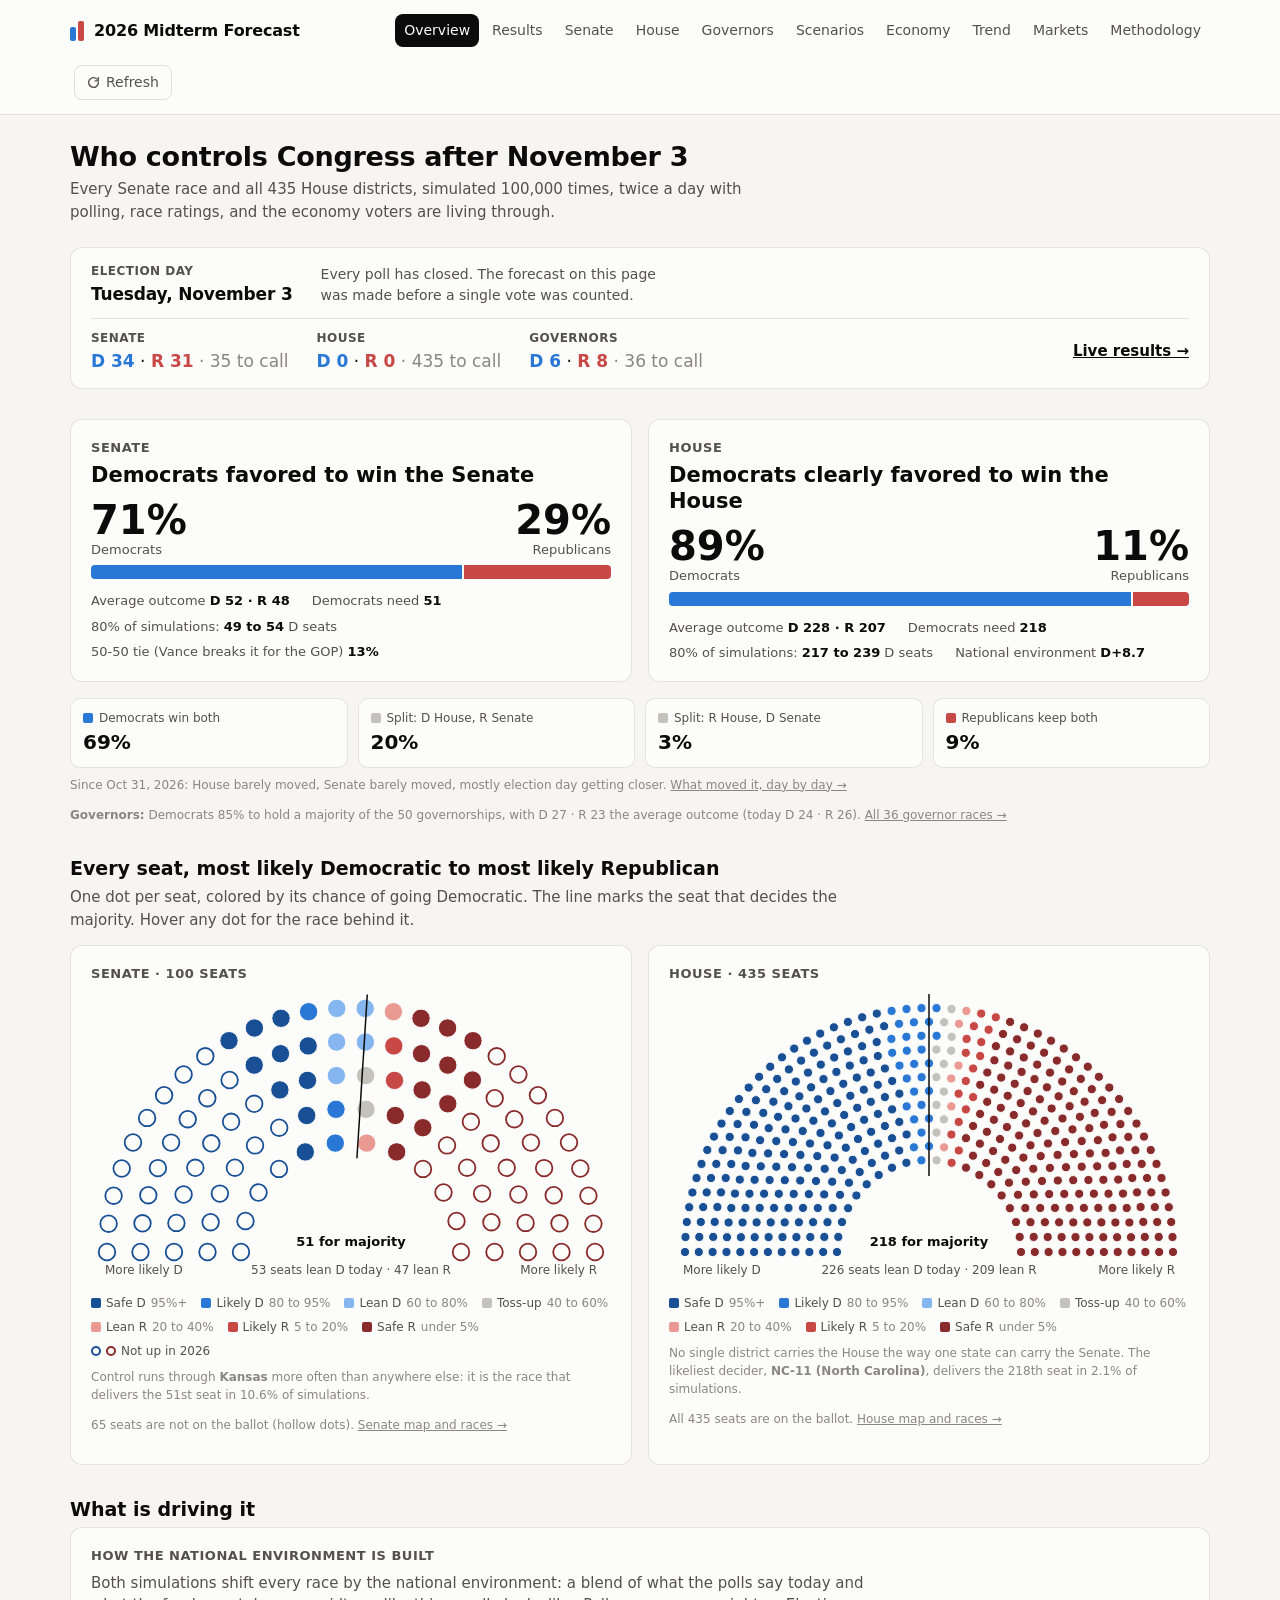
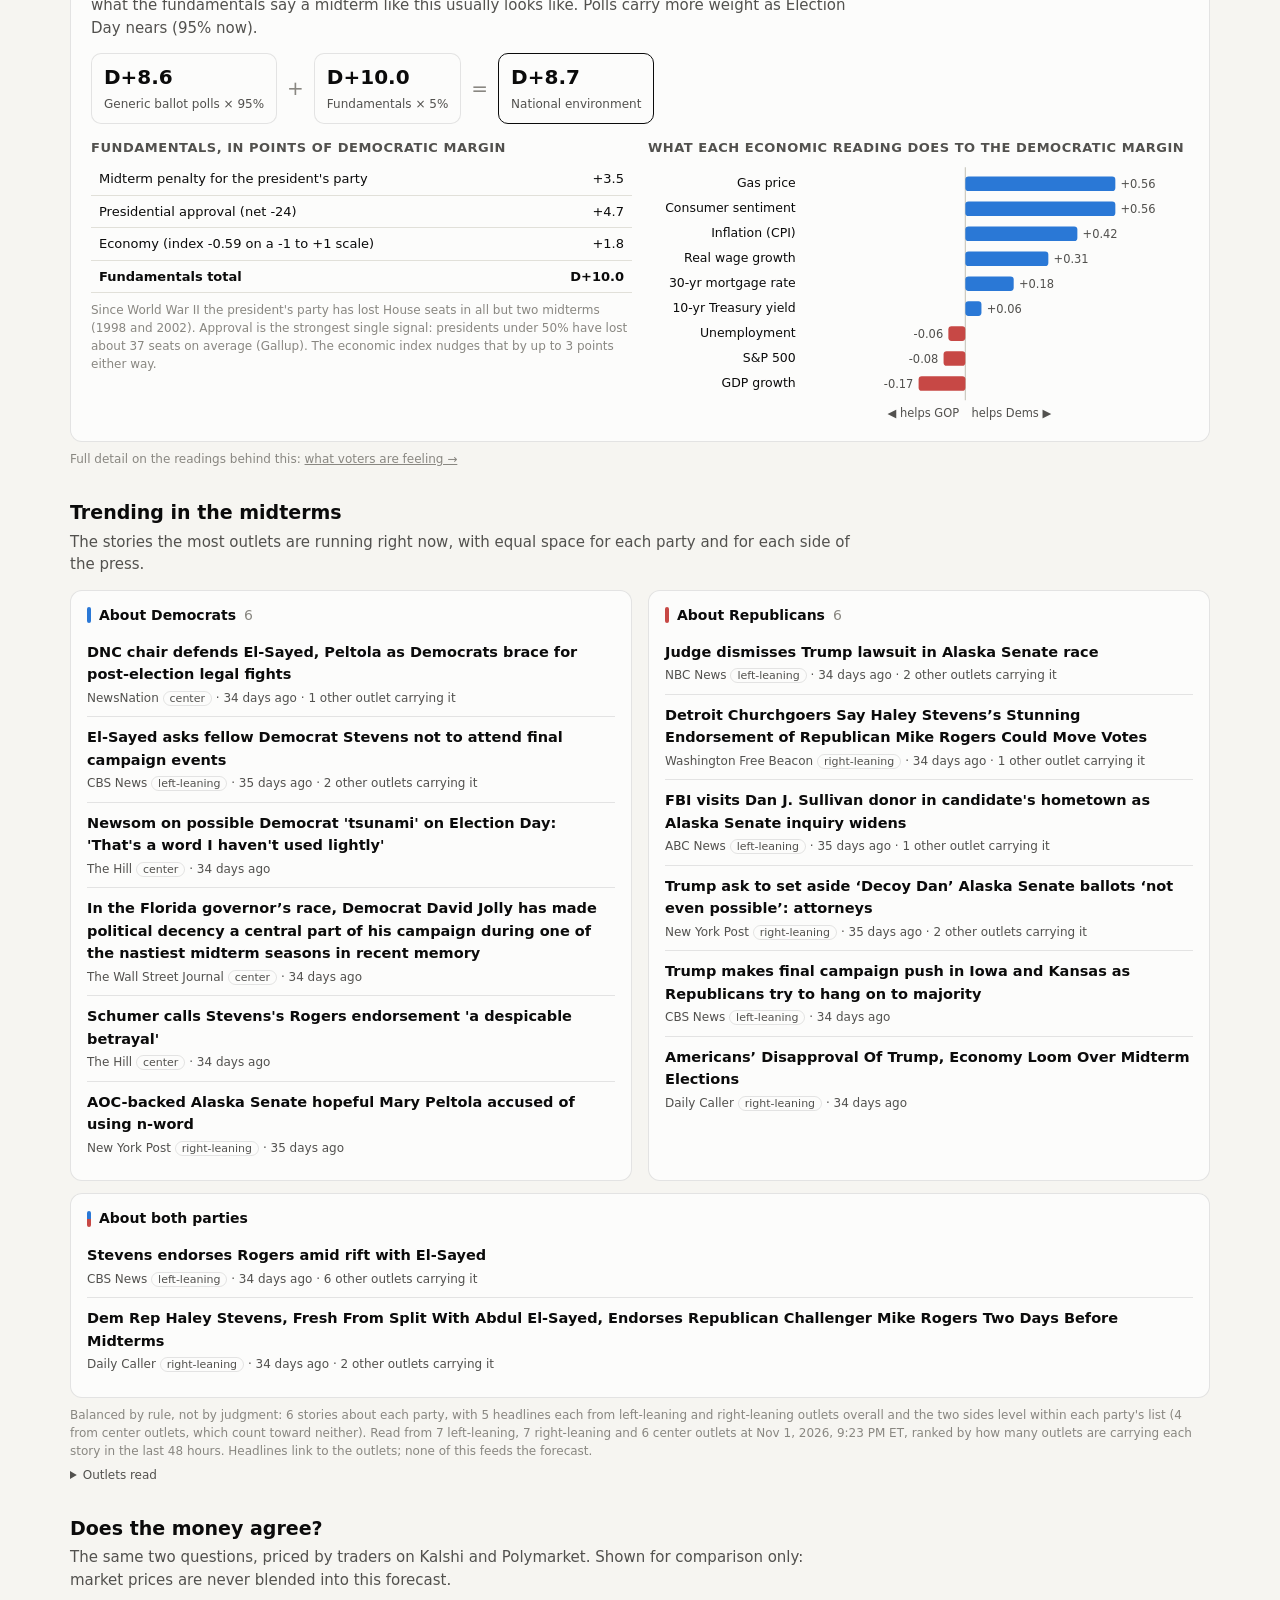
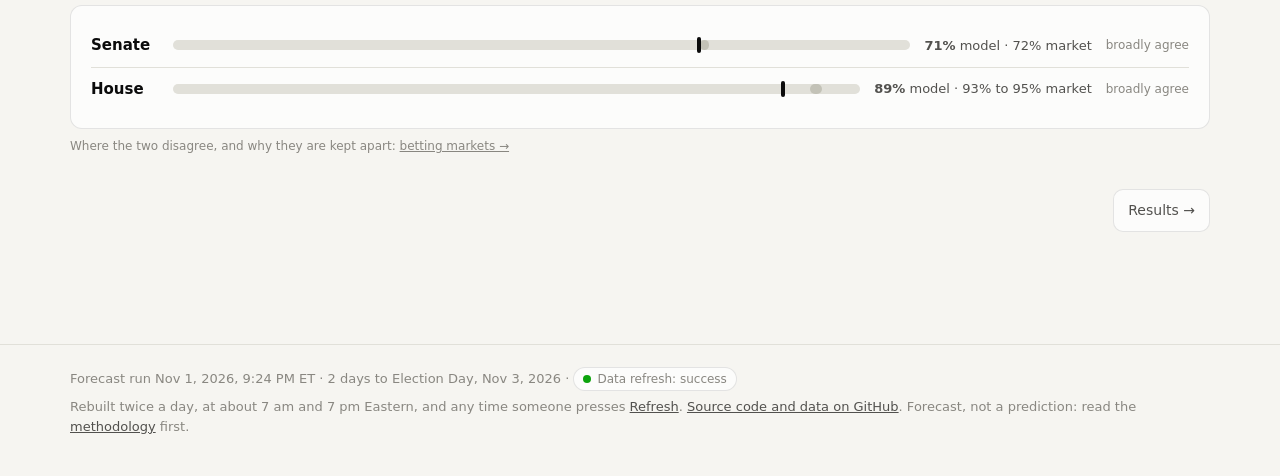
==== commit 9ccf7d37: "Forecast update: 2026-11-02 02:25 UTC" ====
--- a/site/index.html
+++ b/site/index.html
@@ -110,7 +110,7 @@
 
 <script src="assets/app.js?v=6482eff1"></script>
 <script>
-const PAGE_DATA = {"site":{"timestamp":"2026-11-01T17:09:31.687438+00:00","status":"success"},"senate":{"dem_control_prob":0.7067,"tie_prob":0.1335,"mean_dem_seats":51.53,"mean_rep_seats":48.15,"not_up":{"D":34,"R":31,"note":"65 seats not up in 2026: 34 in the Democratic caucus (incl. King and Sanders), 31 Republican."},"percentiles":{"5":48,"10":49,"25":50,"50":52,"75":53,"90":54,"95":55},"histogram":{"39":2e-05,"40":2e-05,"41":9e-05,"42":0.00015,"43":0.00051,"44":0.00119,"45":0.0034,"46":0.00824,"47":0.02039,"48":0.044,"49":0.08178,"50":0.13354,"51":0.17856,"52":0.19354,"53":0.16464,"54":0.10466,"55":0.04708,"56":0.01478,"57":0.00279,"58":0.00049,"59":8e-05,"60":2e-05,"61":1e-05,"62":1e-05,"63":1e-05},"seats":[{"seat_id":"AK-2026","state":"AK","held_by":"R","rating":"tossup","lean":"R","dem_candidate":"Mary Peltola","rep_candidate":"Dan S. Sullivan","incumbent":"Dan S. Sullivan","notes":"Top-four ballot: 3 Republicans advanced; Dan S. Sullivan is the incumbent","challenger_caucus":null,"atmospherics_adj":0.0,"polling":{"weight":0.844,"poll_margin":1.8,"n_used":4,"rating_margin":-1.72},"expected_margin":1.25,"dem_win_prob":0.5834,"tipping_prob":0.0979,"rating_prob":0.3851,"poll_prob":0.6201},{"seat_id":"AL-2026","state":"AL","held_by":"R","rating":"solid","lean":"R","dem_candidate":"Everett Wess","rep_candidate":"Barry Moore","incumbent":null,"notes":"Open: Tommy Tuberville not on the ballot","challenger_caucus":null,"atmospherics_adj":0.0,"polling":null,"expected_margin":-26.22,"dem_win_prob":0.0014,"tipping_prob":0.0003,"rating_prob":0.0015,"poll_prob":null},{"seat_id":"AR-2026","state":"AR","held_by":"R","rating":"solid","lean":"R","dem_candidate":"Hallie Shoffner","rep_candidate":"Tom Cotton","incumbent":"Tom Cotton","notes":"","challenger_caucus":null,"atmospherics_adj":0.0,"polling":null,"expected_margin":-26.22,"dem_win_prob":0.0012,"tipping_prob":0.0003,"rating_prob":0.0015,"poll_prob":null},{"seat_id":"CO-2026","state":"CO","held_by":"D","rating":"solid","lean":"D","dem_candidate":"John Hickenlooper","rep_candidate":"Mark Baisley","incumbent":"John Hickenlooper","notes":"","challenger_caucus":null,"atmospherics_adj":0.0,"polling":null,"expected_margin":25.78,"dem_win_prob":0.9981,"tipping_prob":0.0012,"rating_prob":0.9983,"poll_prob":null},{"seat_id":"DE-2026","state":"DE","held_by":"D","rating":"solid","lean":"D","dem_candidate":"Chris Coons","rep_candidate":"Michael Katz","incumbent":"Chris Coons","notes":"","challenger_caucus":null,"atmospherics_adj":0.0,"polling":null,"expected_margin":25.78,"dem_win_prob":0.9986,"tipping_prob":0.0008,"rating_prob":0.9983,"poll_prob":null},{"seat_id":"FL-2026-special","state":"FL","held_by":"R","rating":"likely","lean":"R","dem_candidate":"Angie Nixon","rep_candidate":"Ashley Moody","incumbent":"Ashley Moody","notes":"Special election","challenger_caucus":null,"atmospherics_adj":0.0,"polling":{"weight":0.844,"poll_margin":-6.0,"n_used":25,"rating_margin":-12.72},"expected_margin":-7.05,"dem_win_prob":0.1118,"tipping_prob":0.0269,"rating_prob":0.0153,"poll_prob":0.154},{"seat_id":"GA-2026","state":"GA","held_by":"D","rating":"likely","lean":"D","dem_candidate":"Jon Ossoff","rep_candidate":"Mike Collins","incumbent":"Jon Ossoff","notes":"","challenger_caucus":null,"atmospherics_adj":0.0,"polling":{"weight":0.844,"poll_margin":8.7,"n_used":13,"rating_margin":12.28},"expected_margin":9.26,"dem_win_prob":0.9435,"tipping_prob":0.036,"rating_prob":0.9815,"poll_prob":0.9303},{"seat_id":"IA-2026","state":"IA","held_by":"R","rating":"tossup","lean":"R","dem_candidate":"Josh Turek","rep_candidate":"Ashley Hinson","incumbent":null,"notes":"Open: Joni Ernst not on the ballot","challenger_caucus":null,"atmospherics_adj":-0.02,"polling":{"weight":0.844,"poll_margin":0.1,"n_used":28,"rating_margin":-1.72},"expected_margin":-0.48,"dem_win_prob":0.4669,"tipping_prob":0.0924,"rating_prob":0.3851,"poll_prob":0.5068},{"seat_id":"ID-2026","state":"ID","held_by":"R","rating":"solid","lean":"R","dem_candidate":"Todd Achilles (I)","rep_candidate":"Jim Risch","incumbent":"Jim Risch","notes":"The Democratic nominee withdrew; the challenger is independent Todd Achilles","challenger_caucus":"independent","atmospherics_adj":0.0,"polling":null,"expected_margin":-26.22,"dem_win_prob":0.0013,"tipping_prob":0.0,"rating_prob":0.0015,"poll_prob":null},{"seat_id":"IL-2026","state":"IL","held_by":"D","rating":"solid","lean":"D","dem_candidate":"Juliana Stratton","rep_candidate":"Don Tracy","incumbent":null,"notes":"Open: Dick Durbin not on the ballot","challenger_caucus":null,"atmospherics_adj":0.0,"polling":null,"expected_margin":25.78,"dem_win_prob":0.9983,"tipping_prob":0.0013,"rating_prob":0.9983,"poll_prob":null},{"seat_id":"KS-2026","state":"KS","held_by":"R","rating":"tossup","lean":"R","dem_candidate":"Adam Hamilton","rep_candidate":"Roger Marshall","incumbent":"Roger Marshall","notes":"","challenger_caucus":null,"atmospherics_adj":-0.01,"polling":{"weight":0.844,"poll_margin":2.8,"n_used":14,"rating_margin":-1.72},"expected_margin":1.95,"dem_win_prob":0.6332,"tipping_prob":0.1062,"rating_prob":0.3851,"poll_prob":0.6829},{"seat_id":"KY-2026","state":"KY","held_by":"R","rating":"solid","lean":"R","dem_candidate":"Charles Booker","rep_candidate":"Andy Barr","incumbent":null,"notes":"Open: Mitch McConnell not on the ballot","challenger_caucus":null,"atmospherics_adj":0.0,"polling":null,"expected_margin":-26.22,"dem_win_prob":0.0017,"tipping_prob":0.0003,"rating_prob":0.0015,"poll_prob":null},{"seat_id":"LA-2026","state":"LA","held_by":"R","rating":"solid","lean":"R","dem_candidate":"Jamie Davis","rep_candidate":"Julia Letlow","incumbent":null,"notes":"Open: Bill Cassidy not on the ballot","challenger_caucus":null,"atmospherics_adj":0.0,"polling":null,"expected_margin":-26.22,"dem_win_prob":0.0014,"tipping_prob":0.0003,"rating_prob":0.0015,"poll_prob":null},{"seat_id":"MA-2026","state":"MA","held_by":"D","rating":"solid","lean":"D","dem_candidate":"Ed Markey","rep_candidate":"John Deaton","incumbent":"Ed Markey","notes":"","challenger_caucus":null,"atmospherics_adj":0.0,"polling":null,"expected_margin":25.78,"dem_win_prob":0.9983,"tipping_prob":0.0011,"rating_prob":0.9983,"poll_prob":null},{"seat_id":"ME-2026","state":"ME","held_by":"R","rating":"tossup","lean":"R","dem_candidate":"Troy Jackson","rep_candidate":"Susan Collins","incumbent":"Susan Collins","notes":"","challenger_caucus":null,"atmospherics_adj":0.0,"polling":{"weight":0.844,"poll_margin":2.4,"n_used":28,"rating_margin":-1.72},"expected_margin":1.76,"dem_win_prob":0.6177,"tipping_prob":0.1029,"rating_prob":0.3851,"poll_prob":0.6583},{"seat_id":"MI-2026","state":"MI","held_by":"D","rating":"tossup","lean":"D","dem_candidate":"Abdul El-Sayed","rep_candidate":"Mike Rogers","incumbent":null,"notes":"Open: Gary Peters not on the ballot","challenger_caucus":null,"atmospherics_adj":-0.01,"polling":{"weight":0.844,"poll_margin":4.2,"n_used":48,"rating_margin":1.28},"expected_margin":3.6,"dem_win_prob":0.7341,"tipping_prob":0.0981,"rating_prob":0.5861,"poll_prob":0.7623},{"seat_id":"MN-2026","state":"MN","held_by":"D","rating":"lean","lean":"D","dem_candidate":"Peggy Flanagan","rep_candidate":"Michele Tafoya","incumbent":null,"notes":"Open: Tina Smith not on the ballot","challenger_caucus":null,"atmospherics_adj":0.0,"polling":{"weight":0.844,"poll_margin":6.0,"n_used":17,"rating_margin":8.28},"expected_margin":6.36,"dem_win_prob":0.8645,"tipping_prob":0.0661,"rating_prob":0.9203,"poll_prob":0.846},{"seat_id":"MS-2026","state":"MS","held_by":"R","rating":"likely","lean":"R","dem_candidate":"Scott Colom","rep_candidate":"Cindy Hyde-Smith","incumbent":"Cindy Hyde-Smith","notes":"","challenger_caucus":null,"atmospherics_adj":0.0,"polling":{"weight":0.422,"poll_margin":-5.6,"n_used":2,"rating_margin":-12.72},"expected_margin":-9.71,"dem_win_prob":0.0647,"tipping_prob":0.0142,"rating_prob":0.0153,"poll_prob":0.1707},{"seat_id":"MT-2026","state":"MT","held_by":"R","rating":"solid","lean":"R","dem_candidate":"Seth Bodnar (I)","rep_candidate":"Kurt Alme","incumbent":null,"notes":"The main challenger is independent Seth Bodnar; Democrat Alani Bankhead is also on the ballot; Open: Steve Daines not on the ballot","challenger_caucus":"independent","atmospherics_adj":0.0,"polling":null,"expected_margin":-26.22,"dem_win_prob":0.0015,"tipping_prob":0.0,"rating_prob":0.0015,"poll_prob":null},{"seat_id":"NC-2026","state":"NC","held_by":"R","rating":"likely","lean":"D","dem_candidate":"Roy Cooper","rep_candidate":"Michael Whatley","incumbent":null,"notes":"Open: Thom Tillis not on the ballot","challenger_caucus":null,"atmospherics_adj":0.0,"polling":{"weight":0.844,"poll_margin":11.0,"n_used":26,"rating_margin":12.28},"expected_margin":11.2,"dem_win_prob":0.9737,"tipping_prob":0.0194,"rating_prob":0.9815,"poll_prob":0.9692},{"seat_id":"NE-2026","state":"NE","held_by":"R","rating":"lean","lean":"R","dem_candidate":"Dan Osborn (I)","rep_candidate":"Pete Ricketts","incumbent":"Pete Ricketts","notes":"Challenger is independent Dan Osborn, who says he would not caucus with either party","challenger_caucus":"independent","atmospherics_adj":0.0,"polling":{"weight":0.844,"poll_margin":-1.6,"n_used":12,"rating_margin":-8.72},"expected_margin":-2.71,"dem_win_prob":0.3175,"tipping_prob":0.0,"rating_prob":0.0692,"poll_prob":0.3929},{"seat_id":"NH-2026","state":"NH","held_by":"D","rating":"lean","lean":"D","dem_candidate":"Chris Pappas","rep_candidate":"John E. Sununu","incumbent":null,"notes":"Open: Jeanne Shaheen not on the ballot","challenger_caucus":null,"atmospherics_adj":-0.03,"polling":{"weight":0.844,"poll_margin":7.3,"n_used":15,"rating_margin":8.28},"expected_margin":7.0,"dem_win_prob":0.8868,"tipping_prob":0.0602,"rating_prob":0.9203,"poll_prob":0.8926},{"seat_id":"NJ-2026","state":"NJ","held_by":"D","rating":"solid","lean":"D","dem_candidate":"Cory Booker","rep_candidate":"Justin Murphy","incumbent":"Cory Booker","notes":"","challenger_caucus":null,"atmospherics_adj":0.0,"polling":null,"expected_margin":25.78,"dem_win_prob":0.9981,"tipping_prob":0.0011,"rating_prob":0.9983,"poll_prob":null},{"seat_id":"NM-2026","state":"NM","held_by":"D","rating":"solid","lean":"D","dem_candidate":"Ben Ray Luj\u00e1n","rep_candidate":"Larry Marker","incumbent":"Ben Ray Luj\u00e1n","notes":"","challenger_caucus":null,"atmospherics_adj":0.0,"polling":null,"expected_margin":25.78,"dem_win_prob":0.9977,"tipping_prob":0.0013,"rating_prob":0.9983,"poll_prob":null},{"seat_id":"OH-2026-special","state":"OH","held_by":"R","rating":"tossup","lean":"R","dem_candidate":"Sherrod Brown","rep_candidate":"Jon Husted","incumbent":null,"notes":"Special election","challenger_caucus":null,"atmospherics_adj":0.05,"polling":{"weight":0.844,"poll_margin":2.8,"n_used":29,"rating_margin":-1.72},"expected_margin":2.85,"dem_win_prob":0.6897,"tipping_prob":0.1008,"rating_prob":0.3851,"poll_prob":0.6829},{"seat_id":"OK-2026","state":"OK","held_by":"R","rating":"solid","lean":"R","dem_candidate":"N'Kiyla Jasmine Thomas","rep_candidate":"Kevin Hern","incumbent":null,"notes":"Open: Alan Armstrong not on the ballot","challenger_caucus":null,"atmospherics_adj":0.0,"polling":null,"expected_margin":-26.22,"dem_win_prob":0.0014,"tipping_prob":0.0002,"rating_prob":0.0015,"poll_prob":null},{"seat_id":"OR-2026","state":"OR","held_by":"D","rating":"solid","lean":"D","dem_candidate":"Jeff Merkley","rep_candidate":"David Brock Smith","incumbent":"Jeff Merkley","notes":"","challenger_caucus":null,"atmospherics_adj":0.0,"polling":null,"expected_margin":25.78,"dem_win_prob":0.9982,"tipping_prob":0.001,"rating_prob":0.9983,"poll_prob":null},{"seat_id":"RI-2026","state":"RI","held_by":"D","rating":"solid","lean":"D","dem_candidate":"Jack Reed","rep_candidate":"Raymond McKay","incumbent":"Jack Reed","notes":"","challenger_caucus":null,"atmospherics_adj":0.0,"polling":null,"expected_margin":25.78,"dem_win_prob":0.9982,"tipping_prob":0.0011,"rating_prob":0.9983,"poll_prob":null},{"seat_id":"SC-2026","state":"SC","held_by":"R","rating":"lean","lean":"R","dem_candidate":"Annie Andrews","rep_candidate":"Darline Graham","incumbent":"Darline Graham","notes":"","challenger_caucus":null,"atmospherics_adj":0.0,"polling":{"weight":0.844,"poll_margin":-1.8,"n_used":13,"rating_margin":-8.72},"expected_margin":-2.88,"dem_win_prob":0.3091,"tipping_prob":0.0713,"rating_prob":0.0692,"poll_prob":0.3799},{"seat_id":"SD-2026","state":"SD","held_by":"R","rating":"solid","lean":"R","dem_candidate":"Brian Bengs (I)","rep_candidate":"Mike Rounds","incumbent":"Mike Rounds","notes":"The Democratic nominee withdrew; the challenger is independent Brian Bengs","challenger_caucus":"independent","atmospherics_adj":0.0,"polling":null,"expected_margin":-26.22,"dem_win_prob":0.0014,"tipping_prob":0.0,"rating_prob":0.0015,"poll_prob":null},{"seat_id":"TN-2026","state":"TN","held_by":"R","rating":"solid","lean":"R","dem_candidate":"Marquita Bradshaw","rep_candidate":"Bill Hagerty","incumbent":"Bill Hagerty","notes":"","challenger_caucus":null,"atmospherics_adj":0.0,"polling":null,"expected_margin":-26.22,"dem_win_prob":0.0015,"tipping_prob":0.0002,"rating_prob":0.0015,"poll_prob":null},{"seat_id":"TX-2026","state":"TX","held_by":"R","rating":"tossup","lean":"R","dem_candidate":"James Talarico","rep_candidate":"Ken Paxton","incumbent":null,"notes":"Open: John Cornyn not on the ballot","challenger_caucus":null,"atmospherics_adj":0.02,"polling":{"weight":0.844,"poll_margin":2.9,"n_used":53,"rating_margin":-1.72},"expected_margin":2.48,"dem_win_prob":0.6577,"tipping_prob":0.0952,"rating_prob":0.3851,"poll_prob":0.6889},{"seat_id":"VA-2026","state":"VA","held_by":"D","rating":"solid","lean":"D","dem_candidate":"Mark Warner","rep_candidate":"Bert Mizusawa","incumbent":"Mark Warner","notes":"","challenger_caucus":null,"atmospherics_adj":0.0,"polling":null,"expected_margin":25.78,"dem_win_prob":0.9982,"tipping_prob":0.001,"rating_prob":0.9983,"poll_prob":null},{"seat_id":"WV-2026","state":"WV","held_by":"R","rating":"solid","lean":"R","dem_candidate":"Rachel Fetty Anderson","rep_candidate":"Shelley Moore Capito","incumbent":"Shelley Moore Capito","notes":"","challenger_caucus":null,"atmospherics_adj":0.0,"polling":null,"expected_margin":-26.22,"dem_win_prob":0.0024,"tipping_prob":0.0006,"rating_prob":0.0015,"poll_prob":null},{"seat_id":"WY-2026","state":"WY","held_by":"R","rating":"solid","lean":"R","dem_candidate":"James W. Byrd","rep_candidate":"Harriet Hageman","incumbent":null,"notes":"Open: Cynthia Lummis not on the ballot","challenger_caucus":null,"atmospherics_adj":0.0,"polling":null,"expected_margin":-26.22,"dem_win_prob":0.0016,"tipping_prob":0.0003,"rating_prob":0.0015,"poll_prob":null}],"ratings_as_of":"2026-11-01","ratings_source":"Cook Political Report Senate ratings of Oct 30, 2026, via Wikipedia (revision 1383203608, 2026-11-01)"},"house":{"dem_control_prob":0.8878,"mean_dem_seats":228.07,"majority":218,"percentiles":{"5":212,"10":217,"25":223,"50":229,"75":234,"90":239,"95":243},"histogram":{"150":2e-05,"152":2e-05,"153":2e-05,"154":4e-05,"155":3e-05,"157":2e-05,"158":8e-05,"159":3e-05,"161":5e-05,"162":3e-05,"163":3e-05,"164":4e-05,"165":6e-05,"166":8e-05,"167":3e-05,"168":7e-05,"169":4e-05,"170":6e-05,"171":5e-05,"172":0.0001,"173":0.00014,"174":0.00013,"175":0.00011,"176":0.00015,"177":0.0001,"178":0.00019,"179":0.00018,"180":0.00014,"181":0.00022,"182":0.00024,"183":0.00025,"184":0.00023,"185":0.00015,"186":0.00019,"187":0.00028,"188":0.00035,"189":0.00035,"190":0.00041,"191":0.00056,"192":0.0006,"193":0.00037,"194":0.00055,"195":0.00065,"196":0.00066,"197":0.00104,"198":0.00086,"199":0.00116,"200":0.00156,"201":0.00135,"202":0.0017,"203":0.00209,"204":0.00216,"205":0.00232,"206":0.00289,"207":0.0032,"208":0.00378,"209":0.0047,"210":0.00512,"211":0.0059,"212":0.00651,"213":0.00854,"214":0.00935,"215":0.01088,"216":0.01351,"217":0.01522,"218":0.0183,"219":0.02158,"220":0.02433,"221":0.02767,"222":0.03056,"223":0.03397,"224":0.04001,"225":0.04397,"226":0.04571,"227":0.04843,"228":0.04968,"229":0.05056,"230":0.05053,"231":0.04874,"232":0.04493,"233":0.04396,"234":0.03867,"235":0.03577,"236":0.03002,"237":0.02717,"238":0.02229,"239":0.01871,"240":0.01599,"241":0.01276,"242":0.01068,"243":0.0087,"244":0.00755,"245":0.00563,"246":0.00537,"247":0.00386,"248":0.00353,"249":0.00262,"250":0.00249,"251":0.00222,"252":0.00154,"253":0.0013,"254":0.00103,"255":0.00099,"256":0.00082,"257":0.00067,"258":0.00051,"259":0.00041,"260":0.00043,"261":0.00044,"262":0.00029,"263":0.00029,"264":0.00023,"265":0.00024,"266":0.00018,"267":0.00012,"268":0.00014,"269":0.00015,"270":0.0001,"271":6e-05,"272":0.00015,"273":4e-05,"274":7e-05,"275":2e-05,"276":8e-05,"277":3e-05,"278":9e-05,"279":3e-05,"280":7e-05,"281":2e-05,"282":2e-05,"283":3e-05,"284":3e-05,"285":1e-05,"287":1e-05,"289":1e-05,"290":1e-05},"district_probs":{"AK-AL":0.0906,"AL-1":0.0,"AL-2":0.0824,"AL-3":0.0,"AL-4":0.0,"AL-5":0.0,"AL-6":0.0,"AL-7":0.9994,"AR-1":0.0,"AR-2":0.0186,"AR-3":0.0,"AR-4":0.0,"AZ-1":0.899,"AZ-2":0.0865,"AZ-3":1.0,"AZ-4":0.9689,"AZ-5":0.0003,"AZ-6":0.9064,"AZ-7":0.9999,"AZ-8":0.001,"AZ-9":0.0,"CA-1":0.9928,"CA-2":0.9999,"CA-3":0.9864,"CA-4":0.9963,"CA-5":0.0003,"CA-6":0.9776,"CA-7":0.9927,"CA-8":1.0,"CA-9":0.9962,"CA-10":1.0,"CA-11":1.0,"CA-12":1.0,"CA-13":0.963,"CA-14":1.0,"CA-15":1.0,"CA-16":1.0,"CA-17":1.0,"CA-18":1.0,"CA-19":1.0,"CA-20":0.0,"CA-21":0.9763,"CA-22":0.4961,"CA-23":0.0008,"CA-24":0.9999,"CA-25":0.9621,"CA-26":0.9978,"CA-27":0.9861,"CA-28":0.9999,"CA-29":1.0,"CA-30":1.0,"CA-31":0.996,"CA-32":1.0,"CA-33":0.9927,"CA-34":1.0,"CA-35":0.9866,"CA-36":1.0,"CA-37":1.0,"CA-38":0.9961,"CA-39":0.9932,"CA-40":0.0054,"CA-41":0.9979,"CA-42":0.9964,"CA-43":1.0,"CA-44":1.0,"CA-45":0.9667,"CA-46":0.999,"CA-47":0.9862,"CA-48":0.8974,"CA-49":0.9932,"CA-50":0.9991,"CA-51":0.9988,"CA-52":0.9996,"CO-1":1.0,"CO-2":1.0,"CO-3":0.0261,"CO-4":0.0751,"CO-5":0.3889,"CO-6":0.9997,"CO-7":0.9978,"CO-8":0.9044,"CT-1":0.9998,"CT-2":0.9677,"CT-3":0.9974,"CT-4":1.0,"CT-5":0.9468,"DE-AL":0.9978,"FL-1":0.0,"FL-2":0.0009,"FL-3":0.0003,"FL-4":0.0066,"FL-5":0.0003,"FL-6":0.0001,"FL-7":0.1011,"FL-8":0.0009,"FL-9":0.08,"FL-10":0.9999,"FL-11":0.002,"FL-12":0.0019,"FL-13":0.0937,"FL-14":0.5421,"FL-15":0.0005,"FL-16":0.0239,"FL-17":0.0002,"FL-18":0.0009,"FL-19":0.0,"FL-20":1.0,"FL-21":0.0019,"FL-22":0.5422,"FL-23":0.9987,"FL-24":1.0,"FL-25":0.8805,"FL-26":0.0018,"FL-27":0.0924,"FL-28":0.0003,"GA-1":0.0009,"GA-2":0.9682,"GA-3":0.0,"GA-4":1.0,"GA-5":1.0,"GA-6":1.0,"GA-7":0.0001,"GA-8":0.0,"GA-9":0.0,"GA-10":0.0002,"GA-11":0.0001,"GA-12":0.0017,"GA-13":1.0,"GA-14":0.0,"HI-1":0.9998,"HI-2":0.9996,"IA-1":0.8628,"IA-2":0.4105,"IA-3":0.8809,"IA-4":0.0,"ID-1":0.0,"ID-2":0.0,"IL-1":1.0,"IL-2":1.0,"IL-3":1.0,"IL-4":1.0,"IL-5":1.0,"IL-6":0.949,"IL-7":1.0,"IL-8":0.9821,"IL-9":1.0,"IL-10":0.9999,"IL-11":0.9906,"IL-12":0.0,"IL-13":0.9832,"IL-14":0.9477,"IL-15":0.0,"IL-16":0.0002,"IL-17":0.9481,"IN-1":0.9714,"IN-2":0.0,"IN-3":0.0,"IN-4":0.0,"IN-5":0.0823,"IN-6":0.0,"IN-7":1.0,"IN-8":0.0,"IN-9":0.0,"KS-1":0.0,"KS-2":0.0144,"KS-3":0.9194,"KS-4":0.0001,"KY-1":0.0,"KY-2":0.0,"KY-3":0.9993,"KY-4":0.0,"KY-5":0.0,"KY-6":0.3621,"LA-1":0.0,"LA-2":1.0,"LA-3":0.0,"LA-4":0.0,"LA-5":0.0,"LA-6":0.0,"MA-1":0.9977,"MA-2":0.9999,"MA-3":0.9998,"MA-4":0.9997,"MA-5":1.0,"MA-6":0.9997,"MA-7":1.0,"MA-8":1.0,"MA-9":0.9904,"MD-1":0.0011,"MD-2":0.9992,"MD-3":0.9998,"MD-4":1.0,"MD-5":1.0,"MD-6":0.9428,"MD-7":1.0,"MD-8":1.0,"ME-1":0.9997,"ME-2":0.1184,"MI-1":0.0002,"MI-2":0.0,"MI-3":0.97,"MI-4":0.4256,"MI-5":0.0,"MI-6":0.9998,"MI-7":0.4774,"MI-8":0.9679,"MI-9":0.0,"MI-10":0.4242,"MI-11":0.9988,"MI-12":1.0,"MI-13":1.0,"MN-1":0.0916,"MN-2":0.9792,"MN-3":0.9998,"MN-4":1.0,"MN-5":1.0,"MN-6":0.0003,"MN-7":0.0,"MN-8":0.0018,"MO-1":1.0,"MO-2":0.0212,"MO-3":0.0,"MO-4":0.0,"MO-5":1.0,"MO-6":0.0,"MO-7":0.0,"MO-8":0.0,"MS-1":0.0,"MS-2":0.9997,"MS-3":0.0,"MS-4":0.0,"MT-1":0.39,"MT-2":0.0,"NC-1":0.5268,"NC-2":1.0,"NC-3":0.022,"NC-4":1.0,"NC-5":0.016,"NC-6":0.0004,"NC-7":0.0019,"NC-8":0.0003,"NC-9":0.0176,"NC-10":0.0005,"NC-11":0.8653,"NC-12":1.0,"NC-13":0.0182,"NC-14":0.001,"ND-AL":0.0,"NE-1":0.0224,"NE-2":0.9782,"NE-3":0.0,"NH-1":0.9754,"NH-2":0.9159,"NJ-1":0.9992,"NJ-2":0.0287,"NJ-3":0.9809,"NJ-4":0.0,"NJ-5":0.9127,"NJ-6":0.9809,"NJ-7":0.897,"NJ-8":1.0,"NJ-9":0.9709,"NJ-10":1.0,"NJ-11":0.9803,"NJ-12":0.9999,"NM-1":0.9938,"NM-2":0.8891,"NM-3":0.9402,"NV-1":0.9745,"NV-2":0.0862,"NV-3":0.9718,"NV-4":0.9749,"NY-1":0.0146,"NY-2":0.0043,"NY-3":0.9667,"NY-4":0.9714,"NY-5":1.0,"NY-6":0.9896,"NY-7":1.0,"NY-8":1.0,"NY-9":1.0,"NY-10":1.0,"NY-11":0.0003,"NY-12":1.0,"NY-13":1.0,"NY-14":1.0,"NY-15":1.0,"NY-16":1.0,"NY-17":0.4975,"NY-18":0.9137,"NY-19":0.9683,"NY-20":0.9971,"NY-21":0.0724,"NY-22":0.9679,"NY-23":0.0002,"NY-24":0.0002,"NY-25":0.9992,"NY-26":0.9995,"OH-1":0.9661,"OH-2":0.0,"OH-3":1.0,"OH-4":0.0,"OH-5":0.0,"OH-6":0.0,"OH-7":0.388,"OH-8":0.0008,"OH-9":0.86,"OH-10":0.1118,"OH-11":1.0,"OH-12":0.0,"OH-13":0.9747,"OH-14":0.0003,"OH-15":0.103,"OK-1":0.0001,"OK-2":0.0,"OK-3":0.0,"OK-4":0.0,"OK-5":0.0004,"OR-1":1.0,"OR-2":0.0001,"OR-3":1.0,"OR-4":0.991,"OR-5":0.9706,"OR-6":0.991,"PA-1":0.5006,"PA-2":1.0,"PA-3":1.0,"PA-4":0.9976,"PA-5":1.0,"PA-6":0.9906,"PA-7":0.899,"PA-8":0.8748,"PA-9":0.0,"PA-10":0.8833,"PA-11":0.0002,"PA-12":0.9995,"PA-13":0.0,"PA-14":0.0,"PA-15":0.0,"PA-16":0.0001,"PA-17":0.9489,"RI-1":0.9999,"RI-2":0.9707,"SC-1":0.3682,"SC-2":0.0018,"SC-3":0.0,"SC-4":0.0001,"SC-5":0.0002,"SC-6":0.9999,"SC-7":0.0001,"SD-AL":0.0,"TN-1":0.0,"TN-2":0.0,"TN-3":0.0,"TN-4":0.0002,"TN-5":0.0003,"TN-6":0.0001,"TN-7":0.0001,"TN-8":0.0002,"TN-9":0.0005,"TX-1":0.0,"TX-2":0.0002,"TX-3":0.0002,"TX-4":0.0001,"TX-5":0.0003,"TX-6":0.0001,"TX-7":0.9999,"TX-8":0.0001,"TX-9":0.0221,"TX-10":0.0004,"TX-11":0.0,"TX-12":0.0001,"TX-13":0.0,"TX-14":0.0001,"TX-15":0.3609,"TX-16":0.9997,"TX-17":0.0003,"TX-18":1.0,"TX-19":0.0,"TX-20":1.0,"TX-21":0.0004,"TX-22":0.0002,"TX-23":0.0989,"TX-24":0.0012,"TX-25":0.0002,"TX-26":0.0002,"TX-27":0.0004,"TX-28":0.9512,"TX-29":1.0,"TX-30":1.0,"TX-31":0.0001,"TX-32":0.0012,"TX-33":1.0,"TX-34":0.8689,"TX-35":0.5379,"TX-36":0.0001,"TX-37":1.0,"TX-38":0.0004,"UT-1":1.0,"UT-2":0.0,"UT-3":0.0,"UT-4":0.0,"VA-1":0.4248,"VA-2":0.903,"VA-3":1.0,"VA-4":1.0,"VA-5":0.0238,"VA-6":0.0001,"VA-7":0.9754,"VA-8":1.0,"VA-9":0.0,"VA-10":0.9907,"VA-11":1.0,"VT-AL":1.0,"WA-1":1.0,"WA-2":0.9999,"WA-3":0.8931,"WA-4":0.0003,"WA-5":0.0238,"WA-6":0.9996,"WA-7":1.0,"WA-8":0.951,"WA-9":1.0,"WA-10":0.9988,"WI-1":0.1293,"WI-2":1.0,"WI-3":0.8792,"WI-4":1.0,"WI-5":0.0002,"WI-6":0.0012,"WI-7":0.0002,"WI-8":0.001,"WV-1":0.0,"WV-2":0.0,"WY-AL":0.0},"district_tipping":{"AK-AL":0.0018,"AL-2":0.0015,"AZ-1":0.0174,"AZ-2":0.0017,"AZ-4":0.0054,"AZ-6":0.018,"CA-1":0.0014,"CA-3":0.0021,"CA-4":0.0008,"CA-6":0.0036,"CA-7":0.0014,"CA-9":0.0007,"CA-13":0.0076,"CA-21":0.0034,"CA-22":0.018,"CA-25":0.0056,"CA-27":0.0022,"CA-31":0.0006,"CA-33":0.0013,"CA-35":0.0023,"CA-38":0.0006,"CA-39":0.0015,"CA-42":0.0007,"CA-45":0.0067,"CA-47":0.0022,"CA-48":0.015,"CA-49":0.0013,"CO-4":0.0011,"CO-5":0.0137,"CO-8":0.0175,"CT-2":0.0049,"CT-3":0.0005,"CT-5":0.0079,"DE-AL":0.0005,"FL-7":0.002,"FL-9":0.0014,"FL-13":0.0017,"FL-14":0.02,"FL-22":0.0198,"FL-25":0.0198,"FL-27":0.0017,"GA-2":0.0054,"IA-1":0.0196,"IA-2":0.0138,"IA-3":0.0184,"IL-6":0.0078,"IL-8":0.0036,"IL-11":0.0019,"IL-13":0.0034,"IL-14":0.0079,"IL-17":0.0081,"IN-1":0.008,"IN-5":0.0018,"KS-3":0.0105,"KY-6":0.0123,"MA-1":0.0006,"MA-9":0.002,"MD-6":0.0081,"ME-2":0.0028,"MI-3":0.0058,"MI-4":0.0146,"MI-7":0.0166,"MI-8":0.0089,"MI-10":0.0147,"MN-1":0.0018,"MN-2":0.0066,"MT-1":0.0131,"NC-1":0.0194,"NC-11":0.0207,"NE-2":0.0066,"NH-1":0.0071,"NH-2":0.0114,"NJ-3":0.0035,"NJ-5":0.0107,"NJ-6":0.0037,"NJ-7":0.0171,"NJ-9":0.0065,"NJ-11":0.0036,"NM-1":0.0011,"NM-2":0.0164,"NM-3":0.0078,"NV-1":0.0063,"NV-2":0.0013,"NV-3":0.0067,"NV-4":0.0069,"NY-3":0.0079,"NY-4":0.0066,"NY-6":0.0021,"NY-17":0.0177,"NY-18":0.0105,"NY-19":0.0072,"NY-20":0.0007,"NY-21":0.0013,"NY-22":0.0057,"OH-1":0.009,"OH-7":0.0132,"OH-9":0.0202,"OH-10":0.0023,"OH-13":0.0073,"OH-15":0.0024,"OR-4":0.0019,"OR-5":0.0056,"OR-6":0.0021,"PA-1":0.0179,"PA-6":0.0018,"PA-7":0.0177,"PA-8":0.0203,"PA-10":0.0196,"PA-17":0.0078,"RI-2":0.0057,"SC-1":0.0131,"TX-15":0.0122,"TX-23":0.0018,"TX-28":0.0103,"TX-34":0.0185,"TX-35":0.0194,"VA-1":0.015,"VA-2":0.0177,"VA-7":0.0062,"VA-10":0.0021,"WA-3":0.0186,"WA-8":0.0079,"WI-1":0.0033,"WI-3":0.0192},"district_ratings":{"AK-AL":"NR","AL-1":"SR","AL-2":"NR","AL-3":"SR","AL-4":"SR","AL-5":"SR","AL-6":"SR","AL-7":"SD","AR-1":"SR","AR-2":"LR","AR-3":"SR","AR-4":"SR","AZ-1":"ND","AZ-2":"NR","AZ-3":"SD","AZ-4":"SD","AZ-5":"SR","AZ-6":"ND","AZ-7":"SD","AZ-8":"SR","AZ-9":"SR","CA-1":"SD","CA-2":"SD","CA-3":"SD","CA-4":"SD","CA-5":"SR","CA-6":"SD","CA-7":"SD","CA-8":"SD","CA-9":"SD","CA-10":"SD","CA-11":"SD","CA-12":"SD","CA-13":"LD","CA-14":"SD","CA-15":"SD","CA-16":"SD","CA-17":"SD","CA-18":"SD","CA-19":"SD","CA-20":"SR","CA-21":"SD","CA-22":"TR","CA-23":"SR","CA-24":"SD","CA-25":"SD","CA-26":"SD","CA-27":"SD","CA-28":"SD","CA-29":"SD","CA-30":"SD","CA-31":"SD","CA-32":"SD","CA-33":"SD","CA-34":"SD","CA-35":"SD","CA-36":"SD","CA-37":"SD","CA-38":"SD","CA-39":"SD","CA-40":"SR","CA-41":"SD","CA-42":"SD","CA-43":"SD","CA-44":"SD","CA-45":"LD","CA-46":"SD","CA-47":"SD","CA-48":"ND","CA-49":"SD","CA-50":"SD","CA-51":"SD","CA-52":"SD","CO-1":"SD","CO-2":"SD","CO-3":"LR","CO-4":"NR","CO-5":"TR","CO-6":"SD","CO-7":"SD","CO-8":"ND","CT-1":"SD","CT-2":"SD","CT-3":"SD","CT-4":"SD","CT-5":"SD","DE-AL":"SD","FL-1":"SR","FL-2":"SR","FL-3":"SR","FL-4":"SR","FL-5":"SR","FL-6":"SR","FL-7":"NR","FL-8":"SR","FL-9":"NR","FL-10":"SD","FL-11":"SR","FL-12":"SR","FL-13":"NR","FL-14":"TD","FL-15":"SR","FL-16":"LR","FL-17":"SR","FL-18":"SR","FL-19":"SR","FL-20":"SD","FL-21":"SR","FL-22":"TD","FL-23":"SD","FL-24":"SD","FL-25":"ND","FL-26":"SR","FL-27":"NR","FL-28":"SR","GA-1":"SR","GA-2":"SD","GA-3":"SR","GA-4":"SD","GA-5":"SD","GA-6":"SD","GA-7":"SR","GA-8":"SR","GA-9":"SR","GA-10":"SR","GA-11":"SR","GA-12":"SR","GA-13":"SD","GA-14":"SR","HI-1":"SD","HI-2":"SD","IA-1":"ND","IA-2":"TR","IA-3":"ND","IA-4":"SR","ID-1":"SR","ID-2":"SR","IL-1":"SD","IL-2":"SD","IL-3":"SD","IL-4":"SD","IL-5":"SD","IL-6":"SD","IL-7":"SD","IL-8":"SD","IL-9":"SD","IL-10":"SD","IL-11":"SD","IL-12":"SR","IL-13":"SD","IL-14":"SD","IL-15":"SR","IL-16":"SR","IL-17":"SD","IN-1":"LD","IN-2":"SR","IN-3":"SR","IN-4":"SR","IN-5":"NR","IN-6":"SR","IN-7":"SD","IN-8":"SR","IN-9":"SR","KS-1":"SR","KS-2":"LR","KS-3":"SD","KS-4":"SR","KY-1":"SR","KY-2":"SR","KY-3":"SD","KY-4":"SR","KY-5":"SR","KY-6":"TR","LA-1":"SR","LA-2":"SD","LA-3":"SR","LA-4":"SR","LA-5":"SR","LA-6":"SR","MA-1":"SD","MA-2":"SD","MA-3":"SD","MA-4":"SD","MA-5":"SD","MA-6":"SD","MA-7":"SD","MA-8":"SD","MA-9":"SD","MD-1":"SR","MD-2":"SD","MD-3":"SD","MD-4":"SD","MD-5":"SD","MD-6":"SD","MD-7":"SD","MD-8":"SD","ME-1":"SD","ME-2":"NR","MI-1":"SR","MI-2":"SR","MI-3":"SD","MI-4":"TR","MI-5":"SR","MI-6":"SD","MI-7":"TR","MI-8":"LD","MI-9":"SR","MI-10":"TR","MI-11":"SD","MI-12":"SD","MI-13":"SD","MN-1":"NR","MN-2":"LD","MN-3":"SD","MN-4":"SD","MN-5":"SD","MN-6":"SR","MN-7":"SR","MN-8":"SR","MO-1":"SD","MO-2":"LR","MO-3":"SR","MO-4":"SR","MO-5":"SD","MO-6":"SR","MO-7":"SR","MO-8":"SR","MS-1":"SR","MS-2":"SD","MS-3":"SR","MS-4":"SR","MT-1":"TR","MT-2":"SR","NC-1":"TD","NC-2":"SD","NC-3":"LR","NC-4":"SD","NC-5":"LR","NC-6":"SR","NC-7":"SR","NC-8":"SR","NC-9":"LR","NC-10":"SR","NC-11":"ND","NC-12":"SD","NC-13":"LR","NC-14":"SR","ND-AL":"SR","NE-1":"LR","NE-2":"LD","NE-3":"SR","NH-1":"LD","NH-2":"SD","NJ-1":"SD","NJ-2":"LR","NJ-3":"SD","NJ-4":"SR","NJ-5":"SD","NJ-6":"SD","NJ-7":"ND","NJ-8":"SD","NJ-9":"LD","NJ-10":"SD","NJ-11":"SD","NJ-12":"SD","NM-1":"SD","NM-2":"ND","NM-3":"SD","NV-1":"LD","NV-2":"NR","NV-3":"LD","NV-4":"LD","NY-1":"SR","NY-2":"SR","NY-3":"LD","NY-4":"LD","NY-5":"SD","NY-6":"SD","NY-7":"SD","NY-8":"SD","NY-9":"SD","NY-10":"SD","NY-11":"SR","NY-12":"SD","NY-13":"SD","NY-14":"SD","NY-15":"SD","NY-16":"SD","NY-17":"TR","NY-18":"SD","NY-19":"LD","NY-20":"SD","NY-21":"NR","NY-22":"SD","NY-23":"SR","NY-24":"SR","NY-25":"SD","NY-26":"SD","OH-1":"LD","OH-2":"SR","OH-3":"SD","OH-4":"SR","OH-5":"SR","OH-6":"SR","OH-7":"TR","OH-8":"SR","OH-9":"ND","OH-10":"NR","OH-11":"SD","OH-12":"SR","OH-13":"LD","OH-14":"SR","OH-15":"NR","OK-1":"SR","OK-2":"SR","OK-3":"SR","OK-4":"SR","OK-5":"SR","OR-1":"SD","OR-2":"SR","OR-3":"SD","OR-4":"SD","OR-5":"SD","OR-6":"SD","PA-1":"TR","PA-2":"SD","PA-3":"SD","PA-4":"SD","PA-5":"SD","PA-6":"SD","PA-7":"ND","PA-8":"ND","PA-9":"SR","PA-10":"ND","PA-11":"SR","PA-12":"SD","PA-13":"SR","PA-14":"SR","PA-15":"SR","PA-16":"SR","PA-17":"SD","RI-1":"SD","RI-2":"SD","SC-1":"TR","SC-2":"SR","SC-3":"SR","SC-4":"SR","SC-5":"SR","SC-6":"SD","SC-7":"SR","SD-AL":"SR","TN-1":"SR","TN-2":"SR","TN-3":"SR","TN-4":"SR","TN-5":"SR","TN-6":"SR","TN-7":"SR","TN-8":"SR","TN-9":"SR","TX-1":"SR","TX-2":"SR","TX-3":"SR","TX-4":"SR","TX-5":"SR","TX-6":"SR","TX-7":"SD","TX-8":"SR","TX-9":"LR","TX-10":"SR","TX-11":"SR","TX-12":"SR","TX-13":"SR","TX-14":"SR","TX-15":"TR","TX-16":"SD","TX-17":"SR","TX-18":"SD","TX-19":"SR","TX-20":"SD","TX-21":"SR","TX-22":"SR","TX-23":"NR","TX-24":"SR","TX-25":"SR","TX-26":"SR","TX-27":"SR","TX-28":"LD","TX-29":"SD","TX-30":"SD","TX-31":"SR","TX-32":"SR","TX-33":"SD","TX-34":"ND","TX-35":"TD","TX-36":"SR","TX-37":"SD","TX-38":"SR","UT-1":"SD","UT-2":"SR","UT-3":"SR","UT-4":"SR","VA-1":"TR","VA-2":"ND","VA-3":"SD","VA-4":"SD","VA-5":"LR","VA-6":"SR","VA-7":"LD","VA-8":"SD","VA-9":"SR","VA-10":"SD","VA-11":"SD","VT-AL":"SD","WA-1":"SD","WA-2":"SD","WA-3":"ND","WA-4":"SR","WA-5":"LR","WA-6":"SD","WA-7":"SD","WA-8":"SD","WA-9":"SD","WA-10":"SD","WI-1":"NR","WI-2":"SD","WI-3":"ND","WI-4":"SD","WI-5":"SR","WI-6":"SR","WI-7":"SR","WI-8":"SR","WV-1":"SR","WV-2":"SR","WY-AL":"SR"},"ratings_as_of":"2026-11-01","ratings_source":"Cook Political Report House ratings of Oct 30, 2026, via Wikipedia (revision 1383160783); unlisted seats Solid for the party the 2026 PVI favours"},"environment":{"generic_ballot":8.63,"generic_ballot_as_of":"2026-11-01","poll_weight":0.95,"fundamentals":{"midterm_baseline_pts":3.5,"approval_net":-23.7,"approval_pts":4.74,"economic_index":-0.588,"economic_pts":1.76,"economic_components":[{"id":"gas_price","label":"Gas price","score":-1.0,"weight":0.18,"contribution":-0.186},{"id":"cpi_inflation","label":"Inflation (CPI)","score":-0.75,"weight":0.18,"contribution":-0.139},{"id":"consumer_sentiment","label":"Consumer sentiment","score":-1.0,"weight":0.18,"contribution":-0.186},{"id":"real_wages","label":"Real wage growth","score":-1.0,"weight":0.1,"contribution":-0.103},{"id":"unemployment","label":"Unemployment","score":0.2,"weight":0.1,"contribution":0.021},{"id":"gdp_growth","label":"GDP growth","score":0.7,"weight":0.08,"contribution":0.058},{"id":"mortgage_rate","label":"30-yr mortgage rate","score":-0.827,"weight":0.07,"contribution":-0.06},{"id":"treasury_10y","label":"10-yr Treasury yield","score":-0.653,"weight":0.03,"contribution":-0.02},{"id":"sp500","label":"S&P 500","score":0.52,"weight":0.05,"contribution":0.027}],"prior_dem_margin":10.0},"dem_margin":8.7,"days_to_election":2,"national_error_sd":2.93},"joint":{"dem_both":0.682,"dem_house_rep_senate":0.2057,"rep_house_dem_senate":0.0246,"rep_both":0.0876},"meta":{"AK-AL":{"state":"AK","held_by":"R","incumbent":null,"redrawn":false,"dem":"Eric Hafner","rep":"Nick Begich III"},"AL-1":{"state":"AL","held_by":"R","incumbent":null,"redrawn":true,"dem":"Clyde Jones Jr.","rep":"Jerry Carl"},"AL-2":{"state":"AL","held_by":"D","incumbent":"Shomari Figures","redrawn":true,"dem":"Shomari Figures","rep":"Rhett Marques"},"AL-3":{"state":"AL","held_by":"R","incumbent":"Mike Rogers","redrawn":true,"dem":"Lee McInnis","rep":"Mike Rogers"},"AL-4":{"state":"AL","held_by":"R","incumbent":"Robert Aderholt","redrawn":true,"dem":"Amanda Pusczek","rep":"Robert Aderholt"},"AL-5":{"state":"AL","held_by":"R","incumbent":"Dale Strong","redrawn":true,"dem":"Andrew Sneed","rep":"Dale Strong"},"AL-6":{"state":"AL","held_by":"R","incumbent":"Gary Palmer","redrawn":true,"dem":"Maurice Mercer","rep":"Gary Palmer"},"AL-7":{"state":"AL","held_by":"D","incumbent":"Terri Sewell","redrawn":true,"dem":"Terri Sewell","rep":"Ammie Akin"},"AR-1":{"state":"AR","held_by":"R","incumbent":"Rick Crawford","redrawn":false,"dem":"Terri Green","rep":"Rick Crawford"},"AR-2":{"state":"AR","held_by":"R","incumbent":"French Hill","redrawn":false,"dem":"Chris Jones","rep":"French Hill"},"AR-3":{"state":"AR","held_by":"R","incumbent":"Steve Womack","redrawn":false,"dem":"Robb Ryerse","rep":"Steve Womack"},"AR-4":{"state":"AR","held_by":"R","incumbent":"Bruce Westerman","redrawn":false,"dem":"James Russell","rep":"Bruce Westerman"},"AZ-1":{"state":"AZ","held_by":"R","incumbent":null,"redrawn":false,"dem":"Amish Shah","rep":"Jay Feely"},"AZ-2":{"state":"AZ","held_by":"R","incumbent":"Eli Crane","redrawn":false,"dem":"Jonathan Nez","rep":"Eli Crane"},"AZ-3":{"state":"AZ","held_by":"D","incumbent":"Yassamin Ansari","redrawn":false,"dem":"Yassamin Ansari","rep":null},"AZ-4":{"state":"AZ","held_by":"D","incumbent":"Greg Stanton","redrawn":false,"dem":"Greg Stanton","rep":"Zuhdi Jasser"},"AZ-5":{"state":"AZ","held_by":"R","incumbent":null,"redrawn":false,"dem":"Elizabeth Lee","rep":"Mark Lamb"},"AZ-6":{"state":"AZ","held_by":"R","incumbent":"Juan Ciscomani","redrawn":false,"dem":"JoAnna Mendoza","rep":"Juan Ciscomani"},"AZ-7":{"state":"AZ","held_by":"D","incumbent":"Adelita Grijalva","redrawn":false,"dem":"Adelita Grijalva","rep":"Daniel Butierez"},"AZ-8":{"state":"AZ","held_by":"R","incumbent":"Abraham Hamadeh","redrawn":false,"dem":"Bernadette Greene-Placentia","rep":"Abraham Hamadeh"},"AZ-9":{"state":"AZ","held_by":"R","incumbent":"Paul Gosar","redrawn":false,"dem":"Dani Sterbinsky","rep":"Paul Gosar"},"CA-1":{"state":"CA","held_by":"R","incumbent":"James Gallagher","redrawn":true,"dem":"Mike McGuire","rep":"James Gallagher"},"CA-2":{"state":"CA","held_by":"D","incumbent":"Jared Huffman","redrawn":true,"dem":"Jared Huffman","rep":"Robin Littau"},"CA-3":{"state":"CA","held_by":"D","incumbent":"Ami Bera","redrawn":true,"dem":"Ami Bera","rep":"Robb Tucker"},"CA-4":{"state":"CA","held_by":"D","incumbent":"Mike Thompson","redrawn":true,"dem":"Eric Jones, Mike Thompson","rep":null},"CA-5":{"state":"CA","held_by":"R","incumbent":"Tom McClintock","redrawn":true,"dem":"Michael Masuda","rep":"Tom McClintock"},"CA-6":{"state":"CA","held_by":"D","incumbent":"Kevin Kiley","redrawn":true,"dem":"Richard Pan","rep":null},"CA-7":{"state":"CA","held_by":"D","incumbent":"Doris Matsui","redrawn":true,"dem":"Doris Matsui, Mai Vang","rep":null},"CA-8":{"state":"CA","held_by":"D","incumbent":"John Garamendi","redrawn":true,"dem":"John Garamendi","rep":"Rudy Recile"},"CA-9":{"state":"CA","held_by":"D","incumbent":"Josh Harder","redrawn":true,"dem":"Josh Harder","rep":"John McBride"},"CA-10":{"state":"CA","held_by":"D","incumbent":"Mark DeSaulnier","redrawn":true,"dem":"Mark DeSaulnier","rep":"Jeff Frese"},"CA-11":{"state":"CA","held_by":"D","incumbent":null,"redrawn":true,"dem":"Connie Chan, Scott Wiener","rep":null},"CA-12":{"state":"CA","held_by":"D","incumbent":"Lateefah Simon","redrawn":true,"dem":"Jamie Joyce, Lateefah Simon","rep":null},"CA-13":{"state":"CA","held_by":"D","incumbent":"Adam Gray","redrawn":true,"dem":"Adam Gray","rep":"Kevin Lincoln"},"CA-14":{"state":"CA","held_by":"D","incumbent":"Aisha Wahab","redrawn":true,"dem":"Melissa Hernandez, Aisha Wahab","rep":null},"CA-15":{"state":"CA","held_by":"D","incumbent":"Kevin Mullin","redrawn":true,"dem":"Kevin Mullin","rep":"Charles Hoelter"},"CA-16":{"state":"CA","held_by":"D","incumbent":"Sam Liccardo","redrawn":true,"dem":"Sam Liccardo","rep":"Peter Soul\u00e9"},"CA-17":{"state":"CA","held_by":"D","incumbent":"Ro Khanna","redrawn":true,"dem":"Ro Khanna","rep":"Ritesh Tandon"},"CA-18":{"state":"CA","held_by":"D","incumbent":"Zoe Lofgren","redrawn":true,"dem":"Zoe Lofgren","rep":"Shane Lewis"},"CA-19":{"state":"CA","held_by":"D","incumbent":"Jimmy Panetta","redrawn":true,"dem":"Jimmy Panetta","rep":"Peter Coe Verbica"},"CA-20":{"state":"CA","held_by":"R","incumbent":"Vince Fong","redrawn":true,"dem":"Sandra Van Scotter","rep":"Vince Fong"},"CA-21":{"state":"CA","held_by":"D","incumbent":"Jim Costa","redrawn":true,"dem":"Jim Costa","rep":"Kyle Kirkland"},"CA-22":{"state":"CA","held_by":"R","incumbent":"David Valadao","redrawn":true,"dem":"Randy Villegas","rep":"David Valadao"},"CA-23":{"state":"CA","held_by":"R","incumbent":"Jay Obernolte","redrawn":true,"dem":"Tessa Lynn Hodge","rep":"Jay Obernolte"},"CA-24":{"state":"CA","held_by":"D","incumbent":"Salud Carbajal","redrawn":true,"dem":"Salud Carbajal","rep":"Bob Smith"},"CA-25":{"state":"CA","held_by":"D","incumbent":"Raul Ruiz","redrawn":true,"dem":"Raul Ruiz","rep":"Joe Males"},"CA-26":{"state":"CA","held_by":"D","incumbent":null,"redrawn":true,"dem":"Jacqui Irwin","rep":"Sam Gallucci"},"CA-27":{"state":"CA","held_by":"D","incumbent":"George T. Whitesides","redrawn":true,"dem":"George Whitesides","rep":"Jason Gibbs"},"CA-28":{"state":"CA","held_by":"D","incumbent":"Judy Chu","redrawn":true,"dem":"Judy Chu","rep":"April Verlato"},"CA-29":{"state":"CA","held_by":"D","incumbent":"Luz Rivas","redrawn":true,"dem":"Angelica Due\u00f1as, Luz Rivas","rep":null},"CA-30":{"state":"CA","held_by":"D","incumbent":"Laura Friedman","redrawn":true,"dem":"Laura Friedman","rep":"Scott Meyers"},"CA-31":{"state":"CA","held_by":"D","incumbent":"Gil Cisneros","redrawn":true,"dem":"Gil Cisneros","rep":"Eric Ching"},"CA-32":{"state":"CA","held_by":"D","incumbent":"Brad Sherman","redrawn":true,"dem":"Brad Sherman","rep":"Larry Thompson"},"CA-33":{"state":"CA","held_by":"D","incumbent":"Pete Aguilar","redrawn":true,"dem":"Pete Aguilar","rep":"Stephanie Vargas"},"CA-34":{"state":"CA","held_by":"D","incumbent":"Jimmy Gomez","redrawn":true,"dem":"Jimmy Gomez, Angela Gonzales-Torres","rep":null},"CA-35":{"state":"CA","held_by":"D","incumbent":"Norma Torres","redrawn":true,"dem":"Norma Torres","rep":"Mike Cargile"},"CA-36":{"state":"CA","held_by":"D","incumbent":"Ted Lieu","redrawn":true,"dem":"Ted Lieu","rep":"Houston Brignano"},"CA-37":{"state":"CA","held_by":"D","incumbent":"Sydney Kamlager-Dove","redrawn":true,"dem":"Sydney Kamlager-Dove, Samantha Mota","rep":null},"CA-38":{"state":"CA","held_by":"D","incumbent":null,"redrawn":true,"dem":"Hilda Solis","rep":"Pedro Casas"},"CA-39":{"state":"CA","held_by":"D","incumbent":"Mark Takano","redrawn":true,"dem":"Mark Takano","rep":"Steve Manos"},"CA-40":{"state":"CA","held_by":"R","incumbent":"Young Kim","redrawn":true,"dem":null,"rep":"Ken Calvert, Young Kim"},"CA-41":{"state":"CA","held_by":"D","incumbent":"Linda S\u00e1nchez","redrawn":true,"dem":"Linda S\u00e1nchez","rep":"Mitch Clemmons"},"CA-42":{"state":"CA","held_by":"D","incumbent":"Robert Garcia","redrawn":true,"dem":"Robert Garcia","rep":"Brian Burley"},"CA-43":{"state":"CA","held_by":"D","incumbent":"Maxine Waters","redrawn":true,"dem":"Maxine Waters","rep":"Cristian Morales"},"CA-44":{"state":"CA","held_by":"D","incumbent":"Nanette Barrag\u00e1n","redrawn":true,"dem":"Nanette Barrag\u00e1n","rep":"Genevieve Angel"},"CA-45":{"state":"CA","held_by":"D","incumbent":"Derek Tran","redrawn":true,"dem":"Derek Tran","rep":"Chuong Vo"},"CA-46":{"state":"CA","held_by":"D","incumbent":"Lou Correa","redrawn":true,"dem":"Lou Correa","rep":"David Pan"},"CA-47":{"state":"CA","held_by":"D","incumbent":"Dave Min","redrawn":true,"dem":"Dave Min","rep":"Jenny Le Roux"},"CA-48":{"state":"CA","held_by":"R","incumbent":null,"redrawn":true,"dem":"Marni von Wilpert","rep":"Jim Desmond"},"CA-49":{"state":"CA","held_by":"D","incumbent":"Mike Levin","redrawn":true,"dem":"Mike Levin","rep":"Armen Kurdian"},"CA-50":{"state":"CA","held_by":"D","incumbent":"Scott Peters","redrawn":true,"dem":"Scott Peters","rep":"Steve Cohen"},"CA-51":{"state":"CA","held_by":"D","incumbent":"Sara Jacobs","redrawn":true,"dem":"Sara Jacobs","rep":"Ricardo Cabrera"},"CA-52":{"state":"CA","held_by":"D","incumbent":"Juan Vargas","redrawn":true,"dem":"Juan Vargas","rep":"Jeff Belle"},"CO-1":{"state":"CO","held_by":"D","incumbent":null,"redrawn":false,"dem":"Melat Kiros","rep":"Christy Peterson"},"CO-2":{"state":"CO","held_by":"D","incumbent":"Joe Neguse","redrawn":false,"dem":"Joe Neguse","rep":"Kelley Dennison"},"CO-3":{"state":"CO","held_by":"R","incumbent":"Jeff Hurd","redrawn":false,"dem":"Dwayne Romero","rep":"Jeff Hurd"},"CO-4":{"state":"CO","held_by":"R","incumbent":"Lauren Boebert","redrawn":false,"dem":"Eileen Laubacher","rep":"Lauren Boebert"},"CO-5":{"state":"CO","held_by":"R","incumbent":"Jeff Crank","redrawn":false,"dem":"Jessica Killin","rep":"Jeff Crank"},"CO-6":{"state":"CO","held_by":"D","incumbent":"Jason Crow","redrawn":false,"dem":"Jason Crow","rep":"Jason Clark"},"CO-7":{"state":"CO","held_by":"D","incumbent":"Brittany Pettersen","redrawn":false,"dem":"Brittany Pettersen","rep":"Tim Bennett"},"CO-8":{"state":"CO","held_by":"R","incumbent":"Gabe Evans","redrawn":false,"dem":"Manny Rutinel","rep":"Gabe Evans"},"CT-1":{"state":"CT","held_by":"D","incumbent":null,"redrawn":false,"dem":"Luke Bronin","rep":"Amy Chai"},"CT-2":{"state":"CT","held_by":"D","incumbent":"Joe Courtney","redrawn":false,"dem":"Joe Courtney","rep":"George Austin"},"CT-3":{"state":"CT","held_by":"D","incumbent":"Rosa DeLauro","redrawn":false,"dem":"Rosa DeLauro","rep":"Chris Lancia"},"CT-4":{"state":"CT","held_by":"D","incumbent":"Jim Himes","redrawn":false,"dem":"Jim Himes","rep":"Michael Goldstein"},"CT-5":{"state":"CT","held_by":"D","incumbent":"Jahana Hayes","redrawn":false,"dem":"Jahana Hayes","rep":"Chris Shea"},"DE-AL":{"state":"DE","held_by":"D","incumbent":"Sarah McBride","redrawn":false,"dem":"Sarah McBride","rep":"Joseph Arminio"},"FL-1":{"state":"FL","held_by":"R","incumbent":"Jimmy Patronis","redrawn":true,"dem":"Gay Valimont","rep":"Jimmy Patronis"},"FL-2":{"state":"FL","held_by":"R","incumbent":null,"redrawn":true,"dem":"Amanda Green","rep":"Austin Rogers"},"FL-3":{"state":"FL","held_by":"R","incumbent":"Kat Cammack","redrawn":true,"dem":"Seth Harp","rep":"Kat Cammack"},"FL-4":{"state":"FL","held_by":"R","incumbent":"Aaron Bean","redrawn":true,"dem":"LaShonda Holloway","rep":"Aaron Bean"},"FL-5":{"state":"FL","held_by":"R","incumbent":"John Rutherford","redrawn":true,"dem":"Rachel Grage","rep":"John Rutherford"},"FL-6":{"state":"FL","held_by":"R","incumbent":"Randy Fine","redrawn":true,"dem":"Eric Yonce","rep":"Randy Fine"},"FL-7":{"state":"FL","held_by":"R","incumbent":null,"redrawn":true,"dem":"Bale Dalton","rep":"Ryan Elijah"},"FL-8":{"state":"FL","held_by":"R","incumbent":"Mike Haridopolos","redrawn":true,"dem":"Jennifer Jenkins","rep":"Mike Haridopolos"},"FL-9":{"state":"FL","held_by":"D","incumbent":"Darren Soto","redrawn":true,"dem":"Darren Soto","rep":"Dan Green"},"FL-10":{"state":"FL","held_by":"D","incumbent":"Maxwell Frost","redrawn":true,"dem":"Maxwell Frost","rep":null},"FL-11":{"state":"FL","held_by":"R","incumbent":null,"redrawn":true,"dem":"James Pericola","rep":"Joe Strada"},"FL-12":{"state":"FL","held_by":"R","incumbent":"Gus Bilirakis","redrawn":true,"dem":"Kimberly Overman","rep":"Gus Bilirakis"},"FL-13":{"state":"FL","held_by":"R","incumbent":"Anna Paulina Luna","redrawn":true,"dem":"Leela Gray","rep":"Anna Paulina Luna"},"FL-14":{"state":"FL","held_by":"D","incumbent":"Kathy Castor","redrawn":true,"dem":"Kathy Castor","rep":"Mike Beltran"},"FL-15":{"state":"FL","held_by":"R","incumbent":"Laurel Lee","redrawn":true,"dem":"Robert People","rep":"Laurel Lee"},"FL-16":{"state":"FL","held_by":"R","incumbent":null,"redrawn":true,"dem":"Kelly Kirschner","rep":"Sydney Gruters"},"FL-17":{"state":"FL","held_by":"R","incumbent":"Greg Steube","redrawn":true,"dem":"Matthew Montavon","rep":"Greg Steube"},"FL-18":{"state":"FL","held_by":"R","incumbent":"Scott Franklin","redrawn":true,"dem":"Curtis Gibson","rep":"Scott Franklin"},"FL-19":{"state":"FL","held_by":"R","incumbent":null,"redrawn":true,"dem":"Victor Arias","rep":"Jim Schwartzel"},"FL-20":{"state":"FL","held_by":"D","incumbent":null,"redrawn":true,"dem":"Debbie Wasserman Schultz","rep":"Brent Andersen"},"FL-21":{"state":"FL","held_by":"R","incumbent":"Brian Mast","redrawn":true,"dem":"James Martin","rep":"Brian Mast"},"FL-22":{"state":"FL","held_by":"D","incumbent":null,"redrawn":true,"dem":"Pia Dandiya","rep":"Casey Askar"},"FL-23":{"state":"FL","held_by":"D","incumbent":"Lois Frankel","redrawn":true,"dem":"Lois Frankel","rep":"Deborah Adeimy"},"FL-24":{"state":"FL","held_by":"D","incumbent":null,"redrawn":true,"dem":"Oliver Gilbert","rep":"Te Mayonna Brown"},"FL-25":{"state":"FL","held_by":"D","incumbent":"Jared Moskowitz","redrawn":true,"dem":"Jared Moskowitz","rep":"Scott Singer"},"FL-26":{"state":"FL","held_by":"R","incumbent":"Mario D\u00edaz-Balart","redrawn":true,"dem":"Nicole Locklin","rep":"Mario D\u00edaz-Balart"},"FL-27":{"state":"FL","held_by":"R","incumbent":"Mar\u00eda Elvira Salazar","redrawn":true,"dem":"Eliott Rodriguez","rep":"Mar\u00eda Elvira Salazar"},"FL-28":{"state":"FL","held_by":"R","incumbent":"Carlos A. Gim\u00e9nez","redrawn":true,"dem":"Phil Ehr","rep":"Carlos Gim\u00e9nez"},"GA-1":{"state":"GA","held_by":"R","incumbent":null,"redrawn":false,"dem":"Amanda Hollowell","rep":"Jim Kingston"},"GA-2":{"state":"GA","held_by":"D","incumbent":"Sanford Bishop","redrawn":false,"dem":"Sanford Bishop","rep":"Matt Day"},"GA-3":{"state":"GA","held_by":"R","incumbent":"Brian Jack","redrawn":false,"dem":"Maura Keller","rep":"Brian Jack"},"GA-4":{"state":"GA","held_by":"D","incumbent":"Hank Johnson","redrawn":false,"dem":"Hank Johnson","rep":"James Duffie"},"GA-5":{"state":"GA","held_by":"D","incumbent":"Nikema Williams","redrawn":false,"dem":"Nikema Williams","rep":"John Oscar Salvesen"},"GA-6":{"state":"GA","held_by":"D","incumbent":"Lucy McBath","redrawn":false,"dem":"Lucy McBath","rep":"Kevin Martin"},"GA-7":{"state":"GA","held_by":"R","incumbent":"Rich McCormick","redrawn":false,"dem":"Tony Kozycki","rep":"Rich McCormick"},"GA-8":{"state":"GA","held_by":"R","incumbent":"Austin Scott","redrawn":false,"dem":"Kelly Esti","rep":"Austin Scott"},"GA-9":{"state":"GA","held_by":"R","incumbent":"Andrew Clyde","redrawn":false,"dem":"Caitlyn Gegen","rep":"Andrew Clyde"},"GA-10":{"state":"GA","held_by":"R","incumbent":null,"redrawn":false,"dem":"Pam Delancy","rep":"Houston Gaines"},"GA-11":{"state":"GA","held_by":"R","incumbent":null,"redrawn":false,"dem":"Chris Harden","rep":"John Cowan"},"GA-12":{"state":"GA","held_by":"R","incumbent":"Rick Allen","redrawn":false,"dem":"Ceretta Smith","rep":"Rick Allen"},"GA-13":{"state":"GA","held_by":"D","incumbent":"Everton Blair","redrawn":false,"dem":"Jasmine Clark","rep":"Jonathan Chavez"},"GA-14":{"state":"GA","held_by":"R","incumbent":"Clay Fuller","redrawn":false,"dem":"Shawn Harris","rep":"Clay Fuller"},"HI-1":{"state":"HI","held_by":"D","incumbent":"Ed Case","redrawn":false,"dem":"Ed Case","rep":"Adriel Lam"},"HI-2":{"state":"HI","held_by":"D","incumbent":"Jill Tokuda","redrawn":false,"dem":"Jill Tokuda","rep":"Brenton Awa"},"IA-1":{"state":"IA","held_by":"R","incumbent":"Mariannette Miller-Meeks","redrawn":false,"dem":"Christina Bohannan","rep":"Mariannette Miller-Meeks"},"IA-2":{"state":"IA","held_by":"R","incumbent":null,"redrawn":false,"dem":"Lindsay James","rep":"Joe Mitchell"},"IA-3":{"state":"IA","held_by":"R","incumbent":"Zach Nunn","redrawn":false,"dem":"Sarah Trone Garriott","rep":"Zach Nunn"},"IA-4":{"state":"IA","held_by":"R","incumbent":null,"redrawn":false,"dem":"David Dawson","rep":"Chris McGowan"},"ID-1":{"state":"ID","held_by":"R","incumbent":"Russ Fulcher","redrawn":false,"dem":"Kaylee Peterson","rep":"Russ Fulcher"},"ID-2":{"state":"ID","held_by":"R","incumbent":"Mike Simpson","redrawn":false,"dem":"Ellie Gilbreath","rep":"Mike Simpson"},"IL-1":{"state":"IL","held_by":"D","incumbent":"Jonathan Jackson","redrawn":false,"dem":"Jonathan Jackson","rep":"Christian Maxwell"},"IL-2":{"state":"IL","held_by":"D","incumbent":null,"redrawn":false,"dem":"Donna Miller","rep":"Michael Noack"},"IL-3":{"state":"IL","held_by":"D","incumbent":"Delia Ramirez","redrawn":false,"dem":"Delia Ramirez","rep":"Angel Oakley"},"IL-4":{"state":"IL","held_by":"D","incumbent":null,"redrawn":false,"dem":"Patty Garcia","rep":"Lupe Castillo"},"IL-5":{"state":"IL","held_by":"D","incumbent":"Mike Quigley","redrawn":false,"dem":"Mike Quigley","rep":"Tommy Hanson"},"IL-6":{"state":"IL","held_by":"D","incumbent":"Sean Casten","redrawn":false,"dem":"Sean Casten","rep":"Niki Conforti"},"IL-7":{"state":"IL","held_by":"D","incumbent":null,"redrawn":false,"dem":"La Shawn Ford","rep":"Chad Koppie"},"IL-8":{"state":"IL","held_by":"D","incumbent":null,"redrawn":false,"dem":"Melissa Bean","rep":"Jennifer Davis"},"IL-9":{"state":"IL","held_by":"D","incumbent":null,"redrawn":false,"dem":"Daniel Biss","rep":"John Elleson"},"IL-10":{"state":"IL","held_by":"D","incumbent":"Brad Schneider","redrawn":false,"dem":"Brad Schneider","rep":"Carl Lambrecht"},"IL-11":{"state":"IL","held_by":"D","incumbent":"Bill Foster","redrawn":false,"dem":"Bill Foster","rep":"Jeff Walter"},"IL-12":{"state":"IL","held_by":"R","incumbent":"Mike Bost","redrawn":false,"dem":"Julie Fortier","rep":"Mike Bost"},"IL-13":{"state":"IL","held_by":"D","incumbent":"Nikki Budzinski","redrawn":false,"dem":"Nikki Budzinski","rep":"Jeff Wilson"},"IL-14":{"state":"IL","held_by":"D","incumbent":"Lauren Underwood","redrawn":false,"dem":"Lauren Underwood","rep":"James Marter"},"IL-15":{"state":"IL","held_by":"R","incumbent":"Mary Miller","redrawn":false,"dem":"Jennifer Todd","rep":"Mary Miller"},"IL-16":{"state":"IL","held_by":"R","incumbent":"Darin LaHood","redrawn":false,"dem":"Paul Nolley","rep":"Darin LaHood"},"IL-17":{"state":"IL","held_by":"D","incumbent":"Eric Sorensen","redrawn":false,"dem":"Eric Sorensen","rep":"Dillan Vancil"},"IN-1":{"state":"IN","held_by":"D","incumbent":"Frank J. Mrvan","redrawn":false,"dem":"Frank Mrvan","rep":"Barb Regnitz"},"IN-2":{"state":"IN","held_by":"R","incumbent":"Rudy Yakym","redrawn":false,"dem":"Jamee Decio","rep":"Rudy Yakym"},"IN-3":{"state":"IN","held_by":"R","incumbent":"Marlin Stutzman","redrawn":false,"dem":"Kelly Thompson","rep":"Marlin Stutzman"},"IN-4":{"state":"IN","held_by":"R","incumbent":"Jim Baird","redrawn":false,"dem":"Drew Cox","rep":"Jim Baird"},"IN-5":{"state":"IN","held_by":"R","incumbent":"Victoria Spartz","redrawn":false,"dem":"J. D. Ford","rep":"Victoria Spartz"},"IN-6":{"state":"IN","held_by":"R","incumbent":"Jefferson Shreve","redrawn":false,"dem":"Cinde Wirth","rep":"Jefferson Shreve"},"IN-7":{"state":"IN","held_by":"D","incumbent":"Andr\u00e9 Carson","redrawn":false,"dem":"Andr\u00e9 Carson","rep":"Patrick McAuley"},"IN-8":{"state":"IN","held_by":"R","incumbent":"Mark Messmer","redrawn":false,"dem":"Mary Allen","rep":"Mark Messmer"},"IN-9":{"state":"IN","held_by":"R","incumbent":"Erin Houchin","redrawn":false,"dem":"Brad Meyer","rep":"Erin Houchin"},"KS-1":{"state":"KS","held_by":"R","incumbent":"Tracey Mann","redrawn":false,"dem":"Lauren Reinhold","rep":"Tracey Mann"},"KS-2":{"state":"KS","held_by":"R","incumbent":"Derek Schmidt","redrawn":false,"dem":"Don Coover","rep":"Derek Schmidt"},"KS-3":{"state":"KS","held_by":"D","incumbent":"Sharice Davids","redrawn":false,"dem":"Sharice Davids","rep":"Eric Jenkins"},"KS-4":{"state":"KS","held_by":"R","incumbent":"Ron Estes","redrawn":false,"dem":"Katy Tyndell","rep":"Ron Estes"},"KY-1":{"state":"KY","held_by":"R","incumbent":"James Comer","redrawn":false,"dem":"Drew Williams","rep":"James Comer"},"KY-2":{"state":"KY","held_by":"R","incumbent":"Brett Guthrie","redrawn":false,"dem":"Megan Wingfield","rep":"Brett Guthrie"},"KY-3":{"state":"KY","held_by":"D","incumbent":"Morgan McGarvey","redrawn":false,"dem":"Morgan McGarvey","rep":"Maria Rodriquez"},"KY-4":{"state":"KY","held_by":"R","incumbent":null,"redrawn":false,"dem":"Melissa Strange","rep":"Ed Gallrein"},"KY-5":{"state":"KY","held_by":"R","incumbent":"Hal Rogers","redrawn":false,"dem":"Ned Pillersdorf","rep":"Hal Rogers"},"KY-6":{"state":"KY","held_by":"R","incumbent":null,"redrawn":false,"dem":"Zach Dembo","rep":"Ralph Alvarado"},"LA-1":{"state":"LA","held_by":"R","incumbent":"Steve Scalise","redrawn":true,"dem":"Lauren Jewett","rep":"Randall Arrington, Steve Scalise"},"LA-2":{"state":"LA","held_by":"D","incumbent":"Troy Carter","redrawn":true,"dem":"Troy Carter, Renada Collins","rep":"Peter Williams"},"LA-3":{"state":"LA","held_by":"R","incumbent":"Clay Higgins","redrawn":true,"dem":"John Day, Priscilla Gonzalez, Tia LeBrun, Caleb Walker","rep":"Kate Cotten, Clay Higgins"},"LA-4":{"state":"LA","held_by":"R","incumbent":"Mike Johnson","redrawn":true,"dem":"Conrad Cable, Matt Gromlich","rep":"Gordon Heslop, Mike Johnson, Mike Nichols"},"LA-5":{"state":"LA","held_by":"R","incumbent":null,"redrawn":true,"dem":"Dan McKay, Patricia Moore, Antonio Wilson","rep":"Stewart Cathey Jr., Misti Cordell, Omar Dantzler, Michael Echols, Gabe Firment, Austin Magee"},"LA-6":{"state":"LA","held_by":"D","incumbent":null,"redrawn":true,"dem":"Pat Forbes, Lindsay Garcia","rep":"Monique Appeaning, Larry Davis, Rick Edmonds, Chris Johnson, Michael Mebruer, Blake Miguez, Stephen Wagley"},"MA-1":{"state":"MA","held_by":"D","incumbent":"Richard Neal","redrawn":false,"dem":"Richard Neal","rep":null},"MA-2":{"state":"MA","held_by":"D","incumbent":"Jim McGovern","redrawn":false,"dem":"Jim McGovern","rep":null},"MA-3":{"state":"MA","held_by":"D","incumbent":"Lori Trahan","redrawn":false,"dem":"Lori Trahan","rep":"Gary Grossi"},"MA-4":{"state":"MA","held_by":"D","incumbent":"Jake Auchincloss","redrawn":false,"dem":"Jake Auchincloss","rep":"Thomas Stalcup"},"MA-5":{"state":"MA","held_by":"D","incumbent":"Katherine Clark","redrawn":false,"dem":"Katherine Clark","rep":null},"MA-6":{"state":"MA","held_by":"D","incumbent":null,"redrawn":false,"dem":"Dan Koh","rep":"Micah Jones"},"MA-7":{"state":"MA","held_by":"D","incumbent":"Ayanna Pressley","redrawn":false,"dem":"Ayanna Pressley","rep":null},"MA-8":{"state":"MA","held_by":"D","incumbent":"Stephen Lynch","redrawn":false,"dem":"Stephen Lynch","rep":"Robert Burke"},"MA-9":{"state":"MA","held_by":"D","incumbent":"Bill Keating","redrawn":false,"dem":"Bill Keating","rep":"Tyler MacAllister"},"MD-1":{"state":"MD","held_by":"R","incumbent":"Andy Harris","redrawn":false,"dem":"Dan Schwartz","rep":"Andy Harris"},"MD-2":{"state":"MD","held_by":"D","incumbent":"Johnny Olszewski","redrawn":false,"dem":"Johnny Olszewski","rep":"Dave Wallace"},"MD-3":{"state":"MD","held_by":"D","incumbent":"Sarah Elfreth","redrawn":false,"dem":"Sarah Elfreth","rep":"Berney Flowers"},"MD-4":{"state":"MD","held_by":"D","incumbent":"Glenn Ivey","redrawn":false,"dem":"Glenn Ivey","rep":"George McDermott"},"MD-5":{"state":"MD","held_by":"D","incumbent":null,"redrawn":false,"dem":"Adrian Boafo","rep":"Chris Chaffee"},"MD-6":{"state":"MD","held_by":"D","incumbent":"April McClain Delaney","redrawn":false,"dem":"April McClain Delaney","rep":"Robin Ficker"},"MD-7":{"state":"MD","held_by":"D","incumbent":null,"redrawn":false,"dem":"Kweisi Mfume","rep":"Scott Collier"},"MD-8":{"state":"MD","held_by":"D","incumbent":"Jamie Raskin","redrawn":false,"dem":"Jamie Raskin","rep":"Cheryl Riley"},"ME-1":{"state":"ME","held_by":"D","incumbent":"Chellie Pingree","redrawn":false,"dem":"Chellie Pingree","rep":"Ronald Russell"},"ME-2":{"state":"ME","held_by":"D","incumbent":null,"redrawn":false,"dem":"Matthew Dunlap","rep":"Paul LePage"},"MI-1":{"state":"MI","held_by":"R","incumbent":"Jack Bergman","redrawn":false,"dem":"Callie Barr","rep":"Jack Bergman"},"MI-2":{"state":"MI","held_by":"R","incumbent":"John Moolenaar","redrawn":false,"dem":"Ben Ambrose","rep":"John Moolenaar"},"MI-3":{"state":"MI","held_by":"D","incumbent":"Hillary Scholten","redrawn":false,"dem":"Hillary Scholten","rep":"Terri DeBoer"},"MI-4":{"state":"MI","held_by":"R","incumbent":"Bill Huizenga","redrawn":false,"dem":"Sean McCann","rep":"Bill Huizenga"},"MI-5":{"state":"MI","held_by":"R","incumbent":"Tim Walberg","redrawn":false,"dem":"Christian Vukasovich","rep":"Tim Walberg"},"MI-6":{"state":"MI","held_by":"D","incumbent":"Debbie Dingell","redrawn":false,"dem":"Debbie Dingell","rep":"Heather Smiley"},"MI-7":{"state":"MI","held_by":"R","incumbent":"Tom Barrett","redrawn":false,"dem":"William Lawrence","rep":"Tom Barrett"},"MI-8":{"state":"MI","held_by":"D","incumbent":"Kristen McDonald Rivet","redrawn":false,"dem":"Kristen McDonald Rivet","rep":"Thomas Smith"},"MI-9":{"state":"MI","held_by":"R","incumbent":"Lisa McClain","redrawn":false,"dem":"Ray Pooley","rep":"Lisa McClain"},"MI-10":{"state":"MI","held_by":"R","incumbent":null,"redrawn":false,"dem":"Christina Hines","rep":"Mike Bouchard Jr."},"MI-11":{"state":"MI","held_by":"D","incumbent":null,"redrawn":false,"dem":"Jeremy Moss","rep":"Ethan Baker"},"MI-12":{"state":"MI","held_by":"D","incumbent":"Rashida Tlaib","redrawn":false,"dem":"Rashida Tlaib","rep":"James Hooper"},"MI-13":{"state":"MI","held_by":"D","incumbent":null,"redrawn":false,"dem":"Donavan McKinney","rep":"T.&nbsp;P. Nykoriak"},"MN-1":{"state":"MN","held_by":"R","incumbent":"Brad Finstad","redrawn":false,"dem":"Jake Johnson","rep":"Brad Finstad"},"MN-2":{"state":"MN","held_by":"D","incumbent":null,"redrawn":false,"dem":"Matt Little","rep":"Eric Pratt"},"MN-3":{"state":"MN","held_by":"D","incumbent":"Kelly Morrison","redrawn":false,"dem":"Kelly Morrison","rep":"Tyler Bass"},"MN-4":{"state":"MN","held_by":"D","incumbent":"Betty McCollum","redrawn":false,"dem":"Betty McCollum","rep":"Paul Wikstrom"},"MN-5":{"state":"MN","held_by":"D","incumbent":"Ilhan Omar","redrawn":false,"dem":"Ilhan Omar","rep":"John Nagel"},"MN-6":{"state":"MN","held_by":"R","incumbent":"Tom Emmer","redrawn":false,"dem":"Doug Chapin","rep":"Tom Emmer"},"MN-7":{"state":"MN","held_by":"R","incumbent":"Michelle Fischbach","redrawn":false,"dem":"Erik Osberg","rep":"Michelle Fischbach"},"MN-8":{"state":"MN","held_by":"R","incumbent":"Pete Stauber","redrawn":false,"dem":"Trina Swanson","rep":"Pete Stauber"},"MO-1":{"state":"MO","held_by":"D","incumbent":"Wesley Bell","redrawn":true,"dem":"Wesley Bell","rep":"Paul Berry"},"MO-2":{"state":"MO","held_by":"R","incumbent":"Ann Wagner","redrawn":true,"dem":"Fred Wellman","rep":"Ann Wagner"},"MO-3":{"state":"MO","held_by":"R","incumbent":"Bob Onder","redrawn":true,"dem":"Bethany Mann","rep":"Bob Onder"},"MO-4":{"state":"MO","held_by":"R","incumbent":"Mark Alford","redrawn":true,"dem":"Jordan Herrera","rep":"Mark Alford"},"MO-5":{"state":"MO","held_by":"D","incumbent":"Emanuel Cleaver","redrawn":true,"dem":"Emanuel Cleaver","rep":"Rick Brattin"},"MO-6":{"state":"MO","held_by":"R","incumbent":null,"redrawn":true,"dem":"Josh Smead","rep":"Chris Stigall"},"MO-7":{"state":"MO","held_by":"R","incumbent":"Eric Burlison","redrawn":true,"dem":"Missi Hesketh","rep":"Eric Burlison"},"MO-8":{"state":"MO","held_by":"R","incumbent":"Jason Smith","redrawn":true,"dem":"Chris Reichard","rep":"Jason Smith"},"MS-1":{"state":"MS","held_by":"R","incumbent":"Trent Kelly","redrawn":false,"dem":"Cliff Johnson","rep":"Trent Kelly"},"MS-2":{"state":"MS","held_by":"D","incumbent":"Bennie Thompson","redrawn":false,"dem":"Bennie Thompson","rep":"Ron Eller"},"MS-3":{"state":"MS","held_by":"R","incumbent":"Michael Guest","redrawn":false,"dem":"Michael Chiaradio","rep":"Michael Guest"},"MS-4":{"state":"MS","held_by":"R","incumbent":"Mike Ezell","redrawn":false,"dem":"Jeffrey Hulum III","rep":"Mike Ezell"},"MT-1":{"state":"MT","held_by":"R","incumbent":null,"redrawn":false,"dem":"Sam Forstag","rep":"Aaron Flint"},"MT-2":{"state":"MT","held_by":"R","incumbent":"Troy Downing","redrawn":false,"dem":"Brian Miller","rep":"Troy Downing"},"NC-1":{"state":"NC","held_by":"D","incumbent":"Don Davis","redrawn":true,"dem":"Don Davis","rep":"Laurie Buckhout"},"NC-2":{"state":"NC","held_by":"D","incumbent":"Deborah Ross","redrawn":true,"dem":"Deborah Ross","rep":"Eugene Douglass"},"NC-3":{"state":"NC","held_by":"R","incumbent":"Greg Murphy","redrawn":true,"dem":"Raymond Smith Jr.","rep":"Greg Murphy"},"NC-4":{"state":"NC","held_by":"D","incumbent":"Valerie Foushee","redrawn":true,"dem":"Valerie Foushee","rep":"Max Ganorkar"},"NC-5":{"state":"NC","held_by":"R","incumbent":"Virginia Foxx","redrawn":true,"dem":"Chuck Hubbard","rep":"Virginia Foxx"},"NC-6":{"state":"NC","held_by":"R","incumbent":"Addison McDowell","redrawn":true,"dem":"Cyril Jefferson","rep":"Addison McDowell"},"NC-7":{"state":"NC","held_by":"R","incumbent":"David Rouzer","redrawn":true,"dem":"Kimberly Hardy","rep":"David Rouzer"},"NC-8":{"state":"NC","held_by":"R","incumbent":"Mark Harris","redrawn":true,"dem":"Colby Watson","rep":"Mark Harris"},"NC-9":{"state":"NC","held_by":"R","incumbent":"Richard Hudson","redrawn":true,"dem":"Richard Ojeda","rep":"Richard Hudson"},"NC-10":{"state":"NC","held_by":"R","incumbent":"Pat Harrigan","redrawn":true,"dem":"Ashley Bell","rep":"Pat Harrigan"},"NC-11":{"state":"NC","held_by":"R","incumbent":"Chuck Edwards","redrawn":true,"dem":"Jamie Ager","rep":"Jennifer Balkcom"},"NC-12":{"state":"NC","held_by":"D","incumbent":"Alma Adams","redrawn":true,"dem":"Alma Adams","rep":"Jack Codiga"},"NC-13":{"state":"NC","held_by":"R","incumbent":"Brad Knott","redrawn":true,"dem":"Paul Barringer","rep":"Brad Knott"},"NC-14":{"state":"NC","held_by":"R","incumbent":"Tim Moore","redrawn":true,"dem":"Lakesha Womack","rep":"Tim Moore"},"ND-AL":{"state":"ND","held_by":"R","incumbent":"Julie Fedorchak","redrawn":false,"dem":"Trygve Hammer","rep":"Julie Fedorchak"},"NE-1":{"state":"NE","held_by":"R","incumbent":"Mike Flood","redrawn":false,"dem":"Chris Backemeyer","rep":"Mike Flood"},"NE-2":{"state":"NE","held_by":"R","incumbent":null,"redrawn":false,"dem":"Denise Powell","rep":"Brinker Harding"},"NE-3":{"state":"NE","held_by":"R","incumbent":"Adrian Smith","redrawn":false,"dem":"Becky Stille","rep":"Adrian Smith"},"NH-1":{"state":"NH","held_by":"D","incumbent":null,"redrawn":false,"dem":"Stefany Shaheen","rep":"Anthony DiLorenzo"},"NH-2":{"state":"NH","held_by":"D","incumbent":"Maggie Goodlander","redrawn":false,"dem":"Maggie Goodlander","rep":"Lily Tang Williams"},"NJ-1":{"state":"NJ","held_by":"D","incumbent":"Donald Norcross","redrawn":false,"dem":"Donald Norcross","rep":"Damon Galdo"},"NJ-2":{"state":"NJ","held_by":"R","incumbent":"Jeff Van Drew","redrawn":false,"dem":"Zack Mullock","rep":"Jeff Van Drew"},"NJ-3":{"state":"NJ","held_by":"D","incumbent":"Herb Conaway","redrawn":false,"dem":"Herb Conaway","rep":"Michael McGuire"},"NJ-4":{"state":"NJ","held_by":"R","incumbent":"Chris Smith","redrawn":false,"dem":"Rachel Peace","rep":"Chris Smith"},"NJ-5":{"state":"NJ","held_by":"D","incumbent":"Josh Gottheimer","redrawn":false,"dem":"Josh Gottheimer","rep":"Sean Kirrane"},"NJ-6":{"state":"NJ","held_by":"D","incumbent":"Frank Pallone","redrawn":false,"dem":"Frank Pallone","rep":"Hillary Herzig"},"NJ-7":{"state":"NJ","held_by":"R","incumbent":"Thomas Kean Jr.","redrawn":false,"dem":"Rebecca Bennett","rep":"Thomas Kean Jr."},"NJ-8":{"state":"NJ","held_by":"D","incumbent":"Rob Menendez","redrawn":false,"dem":"Rob Menendez","rep":null},"NJ-9":{"state":"NJ","held_by":"D","incumbent":"Nellie Pou","redrawn":false,"dem":"Nellie Pou","rep":"Rosie Pino"},"NJ-10":{"state":"NJ","held_by":"D","incumbent":"LaMonica McIver","redrawn":false,"dem":"LaMonica McIver","rep":"Carmen Bucco"},"NJ-11":{"state":"NJ","held_by":"D","incumbent":"Analilia Mejia","redrawn":false,"dem":"Analilia Mejia","rep":"Joe Hathaway"},"NJ-12":{"state":"NJ","held_by":"D","incumbent":null,"redrawn":false,"dem":"Adam Hamawy","rep":"Gregg Mele"},"NM-1":{"state":"NM","held_by":"D","incumbent":"Melanie Stansbury","redrawn":false,"dem":"Melanie Stansbury","rep":"Didi Okpareke"},"NM-2":{"state":"NM","held_by":"D","incumbent":"Gabe Vasquez","redrawn":false,"dem":"Gabe Vasquez","rep":"Greg Cunningham"},"NM-3":{"state":"NM","held_by":"D","incumbent":"Teresa Leger Fernandez","redrawn":false,"dem":"Teresa Leger Fern\u00e1ndez","rep":"Martin Zamora"},"NV-1":{"state":"NV","held_by":"D","incumbent":"Dina Titus","redrawn":false,"dem":"Dina Titus","rep":"Carrie Buck"},"NV-2":{"state":"NV","held_by":"R","incumbent":null,"redrawn":false,"dem":"Teresa Benitez-Thompson","rep":"David Flippo"},"NV-3":{"state":"NV","held_by":"D","incumbent":"Susie Lee","redrawn":false,"dem":"Susie Lee","rep":"Martin O'Donnell"},"NV-4":{"state":"NV","held_by":"D","incumbent":"Steven Horsford","redrawn":false,"dem":"Steven Horsford","rep":"Cody Whipple"},"NY-1":{"state":"NY","held_by":"R","incumbent":"Nick LaLota","redrawn":false,"dem":"Chris Gallant","rep":"Nick LaLota"},"NY-2":{"state":"NY","held_by":"R","incumbent":"Andrew Garbarino","redrawn":false,"dem":"Patrick Halpin","rep":"Andrew Garbarino"},"NY-3":{"state":"NY","held_by":"D","incumbent":"Tom Suozzi","redrawn":false,"dem":"Tom Suozzi","rep":"Mike LiPetri"},"NY-4":{"state":"NY","held_by":"D","incumbent":"Laura Gillen","redrawn":false,"dem":"Laura Gillen","rep":"Jeanine Driscoll"},"NY-5":{"state":"NY","held_by":"D","incumbent":"Gregory Meeks","redrawn":false,"dem":"Gregory Meeks","rep":"George Marsh"},"NY-6":{"state":"NY","held_by":"D","incumbent":"Grace Meng","redrawn":false,"dem":"Grace Meng","rep":"Joseph Chou"},"NY-7":{"state":"NY","held_by":"D","incumbent":null,"redrawn":false,"dem":"Claire Valdez","rep":"Melvin Rivera"},"NY-8":{"state":"NY","held_by":"D","incumbent":"Hakeem Jeffries","redrawn":false,"dem":"Hakeem Jeffries","rep":"Lewis Mizrahi"},"NY-9":{"state":"NY","held_by":"D","incumbent":"Yvette Clarke","redrawn":false,"dem":"Yvette Clarke","rep":"Joel Azumah"},"NY-10":{"state":"NY","held_by":"D","incumbent":null,"redrawn":false,"dem":"Brad Lander","rep":"Jennifer Moore"},"NY-11":{"state":"NY","held_by":"R","incumbent":"Nicole Malliotakis","redrawn":false,"dem":"Michael DeCillis","rep":"Nicole Malliotakis"},"NY-12":{"state":"NY","held_by":"D","incumbent":null,"redrawn":false,"dem":"Micah Lasher","rep":"Caroline Shinkle"},"NY-13":{"state":"NY","held_by":"D","incumbent":null,"redrawn":false,"dem":"Darializa Avila Chevalier","rep":"Jomo Williams"},"NY-14":{"state":"NY","held_by":"D","incumbent":"Alexandria Ocasio-Cortez","redrawn":false,"dem":"Alexandria Ocasio-Cortez","rep":"Diamant Hysenaj"},"NY-15":{"state":"NY","held_by":"D","incumbent":"Ritchie Torres","redrawn":false,"dem":"Ritchie Torres","rep":"Stylo Sapaskis"},"NY-16":{"state":"NY","held_by":"D","incumbent":"George Latimer","redrawn":false,"dem":"George Latimer","rep":"Joseph Cinquemani"},"NY-17":{"state":"NY","held_by":"R","incumbent":"Mike Lawler","redrawn":false,"dem":"Cait Conley","rep":"Mike Lawler"},"NY-18":{"state":"NY","held_by":"D","incumbent":"Pat Ryan","redrawn":false,"dem":"Pat Ryan","rep":"Jacqueline Auringer"},"NY-19":{"state":"NY","held_by":"D","incumbent":"Josh Riley","redrawn":false,"dem":"Josh Riley","rep":"Peter Oberacker"},"NY-20":{"state":"NY","held_by":"D","incumbent":"Paul Tonko","redrawn":false,"dem":"Paul Tonko","rep":"Ralph Ambrosio"},"NY-21":{"state":"NY","held_by":"R","incumbent":null,"redrawn":false,"dem":"Blake Gendebien","rep":"Anthony Constantino"},"NY-22":{"state":"NY","held_by":"D","incumbent":"John Mannion","redrawn":false,"dem":"John Mannion","rep":"Kailee Buller"},"NY-23":{"state":"NY","held_by":"R","incumbent":"Nick Langworthy","redrawn":false,"dem":"Aaron Gies","rep":"Nick Langworthy"},"NY-24":{"state":"NY","held_by":"R","incumbent":"Claudia Tenney","redrawn":false,"dem":"Alissa Ellman","rep":"Claudia Tenney"},"NY-25":{"state":"NY","held_by":"D","incumbent":"Joseph Morelle","redrawn":false,"dem":"Joseph Morelle","rep":"Virginia McIntyre"},"NY-26":{"state":"NY","held_by":"D","incumbent":"Tim Kennedy","redrawn":false,"dem":"Tim Kennedy","rep":"Dennis Hannon"},"OH-1":{"state":"OH","held_by":"D","incumbent":"Greg Landsman","redrawn":true,"dem":"Greg Landsman","rep":"Eric Conroy"},"OH-2":{"state":"OH","held_by":"R","incumbent":"David Taylor","redrawn":true,"dem":"Jennifer Mazzuckelli","rep":"David Taylor"},"OH-3":{"state":"OH","held_by":"D","incumbent":"Joyce Beatty","redrawn":true,"dem":"Joyce Beatty","rep":"Cleophus Dulaney"},"OH-4":{"state":"OH","held_by":"R","incumbent":"Jim Jordan","redrawn":true,"dem":"Joshua Kolasinski","rep":"Jim Jordan"},"OH-5":{"state":"OH","held_by":"R","incumbent":"Bob Latta","redrawn":true,"dem":"Brian Shaver","rep":"Bob Latta"},"OH-6":{"state":"OH","held_by":"R","incumbent":"Michael Rulli","redrawn":true,"dem":"Elizabeth Kirtley","rep":"Michael Rulli"},"OH-7":{"state":"OH","held_by":"R","incumbent":"Max Miller","redrawn":true,"dem":"Brian Poindexter","rep":"Max Miller"},"OH-8":{"state":"OH","held_by":"R","incumbent":"Warren Davidson","redrawn":true,"dem":"Vanessa Enoch","rep":"Warren Davidson"},"OH-9":{"state":"OH","held_by":"D","incumbent":"Marcy Kaptur","redrawn":true,"dem":"Marcy Kaptur","rep":"Derek Merrin"},"OH-10":{"state":"OH","held_by":"R","incumbent":"Mike Turner","redrawn":true,"dem":"Kristina Knickerbocker","rep":"Mike Turner"},"OH-11":{"state":"OH","held_by":"D","incumbent":"Shontel Brown","redrawn":true,"dem":"Shontel Brown","rep":"Mike Kirchner"},"OH-12":{"state":"OH","held_by":"R","incumbent":"Troy Balderson","redrawn":true,"dem":"Jerrad Christian","rep":"Troy Balderson"},"OH-13":{"state":"OH","held_by":"D","incumbent":"Emilia Sykes","redrawn":true,"dem":"Emilia Sykes","rep":"Carey Coleman"},"OH-14":{"state":"OH","held_by":"R","incumbent":"David Joyce","redrawn":true,"dem":"Maria Jukic","rep":"David Joyce"},"OH-15":{"state":"OH","held_by":"R","incumbent":"Mike Carey","redrawn":true,"dem":"Don Leonard","rep":"Mike Carey"},"OK-1":{"state":"OK","held_by":"R","incumbent":null,"redrawn":false,"dem":"John Croisant","rep":"Mark Tedford"},"OK-2":{"state":"OK","held_by":"R","incumbent":"Josh Brecheen","redrawn":false,"dem":"Brandon Wade","rep":"Josh Brecheen"},"OK-3":{"state":"OK","held_by":"R","incumbent":"Frank Lucas","redrawn":false,"dem":"Suzie Byrd","rep":"Frank Lucas"},"OK-4":{"state":"OK","held_by":"R","incumbent":"Tom Cole","redrawn":false,"dem":"Mitchell Jacob","rep":"Tom Cole"},"OK-5":{"state":"OK","held_by":"R","incumbent":"Stephanie Bice","redrawn":false,"dem":"Jena Nelson","rep":"Stephanie Bice"},"OR-1":{"state":"OR","held_by":"D","incumbent":"Suzanne Bonamici","redrawn":false,"dem":"Suzanne Bonamici","rep":"Barbara Kahl"},"OR-2":{"state":"OR","held_by":"R","incumbent":"Cliff Bentz","redrawn":false,"dem":"Chris Beck","rep":"Cliff Bentz"},"OR-3":{"state":"OR","held_by":"D","incumbent":"Maxine Dexter","redrawn":false,"dem":"Maxine Dexter","rep":"Loran Ayles"},"OR-4":{"state":"OR","held_by":"D","incumbent":"Val Hoyle","redrawn":false,"dem":"Val Hoyle","rep":"Monique DeSpain"},"OR-5":{"state":"OR","held_by":"D","incumbent":"Janelle Bynum","redrawn":false,"dem":"Janelle Bynum","rep":"Patti Adair"},"OR-6":{"state":"OR","held_by":"D","incumbent":"Andrea Salinas","redrawn":false,"dem":"Andrea Salinas","rep":"David Russ"},"PA-1":{"state":"PA","held_by":"R","incumbent":"Brian Fitzpatrick","redrawn":false,"dem":"Bob Harvie","rep":"Brian Fitzpatrick"},"PA-2":{"state":"PA","held_by":"D","incumbent":"Brendan Boyle","redrawn":false,"dem":"Brendan Boyle","rep":"Jessica Arriaga"},"PA-3":{"state":"PA","held_by":"D","incumbent":null,"redrawn":false,"dem":"Chris Rabb","rep":null},"PA-4":{"state":"PA","held_by":"D","incumbent":"Madeleine Dean","redrawn":false,"dem":"Madeleine Dean","rep":"Aurora Stuski"},"PA-5":{"state":"PA","held_by":"D","incumbent":"Mary Gay Scanlon","redrawn":false,"dem":"Mary Gay Scanlon","rep":"Nicholas Manganaro"},"PA-6":{"state":"PA","held_by":"D","incumbent":"Chrissy Houlahan","redrawn":false,"dem":"Chrissy Houlahan","rep":"Marty Young"},"PA-7":{"state":"PA","held_by":"R","incumbent":"Ryan Mackenzie","redrawn":false,"dem":"Bob Brooks","rep":"Ryan Mackenzie"},"PA-8":{"state":"PA","held_by":"R","incumbent":"Rob Bresnahan","redrawn":false,"dem":"Paige Cognetti","rep":"Rob Bresnahan"},"PA-9":{"state":"PA","held_by":"R","incumbent":"Dan Meuser","redrawn":false,"dem":"Rachel Wallace","rep":"Dan Meuser"},"PA-10":{"state":"PA","held_by":"R","incumbent":"Scott Perry","redrawn":false,"dem":"Janelle Stelson","rep":"Scott Perry"},"PA-11":{"state":"PA","held_by":"R","incumbent":"Lloyd Smucker","redrawn":false,"dem":"Nancy Mannion","rep":"Lloyd Smucker"},"PA-12":{"state":"PA","held_by":"D","incumbent":"Summer Lee","redrawn":false,"dem":"Summer Lee","rep":"James Hayes"},"PA-13":{"state":"PA","held_by":"R","incumbent":"John Joyce","redrawn":false,"dem":"Beth Farnham","rep":"John Joyce"},"PA-14":{"state":"PA","held_by":"R","incumbent":"Guy Reschenthaler","redrawn":false,"dem":"Alan Bradstock","rep":"Guy Reschenthaler"},"PA-15":{"state":"PA","held_by":"R","incumbent":"Glenn Thompson","redrawn":false,"dem":"Ray Bilger","rep":"Glenn Thompson"},"PA-16":{"state":"PA","held_by":"R","incumbent":"Mike Kelly","redrawn":false,"dem":"Justin Wagner","rep":"Mike Kelly"},"PA-17":{"state":"PA","held_by":"D","incumbent":"Chris Deluzio","redrawn":false,"dem":"Chris Deluzio","rep":"Tony Guy"},"RI-1":{"state":"RI","held_by":"D","incumbent":"Gabe Amo","redrawn":false,"dem":"Gabe Amo","rep":"Kellie Keenan"},"RI-2":{"state":"RI","held_by":"D","incumbent":"Seth Magaziner","redrawn":false,"dem":"Seth Magaziner","rep":"Vic Mellor"},"SC-1":{"state":"SC","held_by":"R","incumbent":null,"redrawn":false,"dem":"Nancy Lacore","rep":"Jenny Costa Honeycutt"},"SC-2":{"state":"SC","held_by":"R","incumbent":"Joe Wilson","redrawn":false,"dem":"Zyon Khalifa","rep":"Joe Wilson"},"SC-3":{"state":"SC","held_by":"R","incumbent":"Sheri Biggs","redrawn":false,"dem":"Eunice Lehmacher","rep":"Sheri Biggs"},"SC-4":{"state":"SC","held_by":"R","incumbent":"William Timmons","redrawn":false,"dem":"Courtney McClain","rep":"William Timmons"},"SC-5":{"state":"SC","held_by":"R","incumbent":null,"redrawn":false,"dem":"Mallory Dittmer","rep":"Wes Climer"},"SC-6":{"state":"SC","held_by":"D","incumbent":"Jim Clyburn","redrawn":false,"dem":"Jim Clyburn","rep":"John Peterson"},"SC-7":{"state":"SC","held_by":"R","incumbent":"Russell Fry","redrawn":false,"dem":"John Vincent","rep":"Russell Fry"},"SD-AL":{"state":"SD","held_by":"R","incumbent":null,"redrawn":false,"dem":"Nikki Gronli","rep":"Marty Jackley"},"TN-1":{"state":"TN","held_by":"R","incumbent":"Diana Harshbarger","redrawn":true,"dem":"Kristi Burke","rep":"Diana Harshbarger"},"TN-2":{"state":"TN","held_by":"R","incumbent":"Tim Burchett","redrawn":true,"dem":"Michaela Barnett","rep":"Tim Burchett"},"TN-3":{"state":"TN","held_by":"R","incumbent":"Chuck Fleischmann","redrawn":true,"dem":"Anna Golladay","rep":"Chuck Fleischmann"},"TN-4":{"state":"TN","held_by":"R","incumbent":"Scott DesJarlais","redrawn":true,"dem":"Victoria Broderick","rep":"Scott DesJarlais"},"TN-5":{"state":"TN","held_by":"R","incumbent":null,"redrawn":true,"dem":"Chaz Molder","rep":"Charlie Hatcher"},"TN-6":{"state":"TN","held_by":"R","incumbent":null,"redrawn":true,"dem":"Mike Croley","rep":"Johnny Garrett"},"TN-7":{"state":"TN","held_by":"R","incumbent":"Matt Van Epps","redrawn":true,"dem":"Darden Copeland","rep":"Matt Van Epps"},"TN-8":{"state":"TN","held_by":"R","incumbent":"David Kustoff","redrawn":true,"dem":"Heidi Kuhn","rep":"David Kustoff"},"TN-9":{"state":"TN","held_by":"D","incumbent":null,"redrawn":true,"dem":"Justin Pearson","rep":"Brent Taylor"},"TX-1":{"state":"TX","held_by":"R","incumbent":"Nathaniel Moran","redrawn":true,"dem":"Yolanda Prince","rep":"Nathaniel Moran"},"TX-2":{"state":"TX","held_by":"R","incumbent":null,"redrawn":true,"dem":"Shaun Finnie","rep":"Steve Toth"},"TX-3":{"state":"TX","held_by":"R","incumbent":"Keith Self","redrawn":true,"dem":"Evan Hunt","rep":"Keith Self"},"TX-4":{"state":"TX","held_by":"R","incumbent":"Pat Fallon","redrawn":true,"dem":"Jason Pearce","rep":"Pat Fallon"},"TX-5":{"state":"TX","held_by":"R","incumbent":"Lance Gooden","redrawn":true,"dem":"Chelsey Hockett","rep":"Lance Gooden"},"TX-6":{"state":"TX","held_by":"R","incumbent":"Jake Ellzey","redrawn":true,"dem":"Danny Minton","rep":"Jake Ellzey"},"TX-7":{"state":"TX","held_by":"D","incumbent":"Lizzie Fletcher","redrawn":true,"dem":"Lizzie Fletcher","rep":"Alexander Hale"},"TX-8":{"state":"TX","held_by":"R","incumbent":null,"redrawn":true,"dem":"Laura Jones","rep":"Jessica Hart Steinmann"},"TX-9":{"state":"TX","held_by":"R","incumbent":null,"redrawn":true,"dem":"Leticia Gutierrez","rep":"Alex Mealer"},"TX-10":{"state":"TX","held_by":"R","incumbent":null,"redrawn":true,"dem":"Caitlin Rourk","rep":"Chris Gober"},"TX-11":{"state":"TX","held_by":"R","incumbent":"August Pfluger","redrawn":true,"dem":"Claire Reynolds","rep":"August Pfluger"},"TX-12":{"state":"TX","held_by":"R","incumbent":"Craig Goldman","redrawn":true,"dem":"Angela Rodriguez Prilliman","rep":"Craig Goldman"},"TX-13":{"state":"TX","held_by":"R","incumbent":"Ronny Jackson","redrawn":true,"dem":"Mark Nair","rep":"Ronny Jackson"},"TX-14":{"state":"TX","held_by":"R","incumbent":"Randy Weber","redrawn":true,"dem":"Thurman Bartie","rep":"Randy Weber"},"TX-15":{"state":"TX","held_by":"R","incumbent":"Monica De La Cruz","redrawn":true,"dem":"Bobby Pulido","rep":"Monica De La Cruz"},"TX-16":{"state":"TX","held_by":"D","incumbent":"Veronica Escobar","redrawn":true,"dem":"Veronica Escobar","rep":"Adam Bauman"},"TX-17":{"state":"TX","held_by":"R","incumbent":"Pete Sessions","redrawn":true,"dem":"Casey Shepard","rep":"Pete Sessions"},"TX-18":{"state":"TX","held_by":"D","incumbent":"Christian Menefee","redrawn":true,"dem":"Christian Menefee","rep":"Ronald Whitfield"},"TX-19":{"state":"TX","held_by":"R","incumbent":null,"redrawn":true,"dem":"Kyle Rable","rep":"Tom Sell"},"TX-20":{"state":"TX","held_by":"D","incumbent":"Joaquin Castro","redrawn":true,"dem":"Joaquin Castro","rep":"Edgardo Rafael Baez"},"TX-21":{"state":"TX","held_by":"R","incumbent":null,"redrawn":true,"dem":"Kristin Hook","rep":"Mark Teixeira"},"TX-22":{"state":"TX","held_by":"R","incumbent":null,"redrawn":true,"dem":"Marquette Greene-Scott","rep":"Trever Nehls"},"TX-23":{"state":"TX","held_by":"R","incumbent":null,"redrawn":true,"dem":"Katy Padilla Stout","rep":"Brandon Herrera"},"TX-24":{"state":"TX","held_by":"R","incumbent":"Beth Van Duyne","redrawn":true,"dem":"Kevin Burge","rep":"Beth Van Duyne"},"TX-25":{"state":"TX","held_by":"R","incumbent":"Roger Williams","redrawn":true,"dem":"Dione Sims","rep":"Roger Williams"},"TX-26":{"state":"TX","held_by":"R","incumbent":"Brandon Gill","redrawn":true,"dem":"Steven Shook","rep":"Brandon Gill"},"TX-27":{"state":"TX","held_by":"R","incumbent":"Michael Cloud","redrawn":true,"dem":"Tanya Lloyd","rep":"Michael Cloud"},"TX-28":{"state":"TX","held_by":"D","incumbent":"Henry Cuellar","redrawn":true,"dem":"Henry Cuellar","rep":"Tano Tijerina"},"TX-29":{"state":"TX","held_by":"D","incumbent":"Sylvia Garcia","redrawn":true,"dem":"Sylvia Garcia","rep":"Martha Fierro"},"TX-30":{"state":"TX","held_by":"D","incumbent":null,"redrawn":true,"dem":"Frederick Haynes III","rep":"Everett Jackson"},"TX-31":{"state":"TX","held_by":"R","incumbent":"John Carter","redrawn":true,"dem":"Justin Early","rep":"John Carter"},"TX-32":{"state":"TX","held_by":"R","incumbent":null,"redrawn":true,"dem":"Dan Barrios","rep":"Jace Yarbrough"},"TX-33":{"state":"TX","held_by":"D","incumbent":null,"redrawn":true,"dem":"Colin Allred","rep":"Patrick Gillespie"},"TX-34":{"state":"TX","held_by":"D","incumbent":"Vicente Gonzalez","redrawn":true,"dem":"Vicente Gonzalez","rep":"Eric Flores"},"TX-35":{"state":"TX","held_by":"D","incumbent":null,"redrawn":true,"dem":"Johnny Garcia","rep":"Carlos De La Cruz"},"TX-36":{"state":"TX","held_by":"R","incumbent":"Brian Babin","redrawn":true,"dem":"Rhonda Hart","rep":"Brian Babin"},"TX-37":{"state":"TX","held_by":"D","incumbent":null,"redrawn":true,"dem":"Greg Casar","rep":"Lauren Pe\u00f1a"},"TX-38":{"state":"TX","held_by":"R","incumbent":null,"redrawn":true,"dem":"Melissa McDonough","rep":"Jon Bonck"},"UT-1":{"state":"UT","held_by":"D","incumbent":null,"redrawn":true,"dem":"Ben McAdams","rep":"Riley Owen"},"UT-2":{"state":"UT","held_by":"R","incumbent":"Blake Moore","redrawn":true,"dem":"Peter Crosby","rep":"Blake Moore"},"UT-3":{"state":"UT","held_by":"R","incumbent":"Celeste Maloy","redrawn":true,"dem":"Kent Udell","rep":"Celeste Maloy"},"UT-4":{"state":"UT","held_by":"R","incumbent":null,"redrawn":true,"dem":"Jonny Larsen","rep":"Mike Kennedy"},"VA-1":{"state":"VA","held_by":"R","incumbent":"Rob Wittman","redrawn":false,"dem":"Shannon Taylor","rep":"Rob Wittman"},"VA-2":{"state":"VA","held_by":"R","incumbent":"Jen Kiggans","redrawn":false,"dem":"Elaine Luria","rep":"Jen Kiggans"},"VA-3":{"state":"VA","held_by":"D","incumbent":"Bobby Scott","redrawn":false,"dem":"Bobby Scott","rep":"Edwin Rivera"},"VA-4":{"state":"VA","held_by":"D","incumbent":"Jennifer McClellan","redrawn":false,"dem":"Jennifer McClellan","rep":"Robert Murray"},"VA-5":{"state":"VA","held_by":"R","incumbent":"John McGuire","redrawn":false,"dem":"Tom Perriello","rep":"John McGuire"},"VA-6":{"state":"VA","held_by":"R","incumbent":"Ben Cline","redrawn":false,"dem":"Beth Macy","rep":"Ben Cline"},"VA-7":{"state":"VA","held_by":"D","incumbent":"Eugene Vindman","redrawn":false,"dem":"Eugene Vindman","rep":"Doug Ollivant"},"VA-8":{"state":"VA","held_by":"D","incumbent":"Don Beyer","redrawn":false,"dem":"Don Beyer","rep":"Tony Sabio"},"VA-9":{"state":"VA","held_by":"R","incumbent":"Morgan Griffith","redrawn":false,"dem":"Joy Powers","rep":"Morgan Griffith"},"VA-10":{"state":"VA","held_by":"D","incumbent":"Suhas Subramanyam","redrawn":false,"dem":"Suhas Subramanyam","rep":"Dave Beckwith"},"VA-11":{"state":"VA","held_by":"D","incumbent":"James Walkinshaw","redrawn":false,"dem":"James Walkinshaw","rep":"Arthur Purves"},"VT-AL":{"state":"VT","held_by":"D","incumbent":"Becca Balint","redrawn":false,"dem":"Becca Balint","rep":"Gerald Malloy"},"WA-1":{"state":"WA","held_by":"D","incumbent":"Suzan DelBene","redrawn":false,"dem":"Suzan DelBene","rep":"Mary Silva"},"WA-2":{"state":"WA","held_by":"D","incumbent":"Rick Larsen","redrawn":false,"dem":"Rick Larsen","rep":"Edwin Feller"},"WA-3":{"state":"WA","held_by":"D","incumbent":"Marie Gluesenkamp Perez","redrawn":false,"dem":"Marie Gluesenkamp Perez","rep":"John Braun"},"WA-4":{"state":"WA","held_by":"R","incumbent":null,"redrawn":false,"dem":"John Duresky","rep":"Amanda McKinney"},"WA-5":{"state":"WA","held_by":"R","incumbent":"Michael Baumgartner","redrawn":false,"dem":"Carmela Conroy","rep":"Michael Baumgartner"},"WA-6":{"state":"WA","held_by":"D","incumbent":"Emily Randall","redrawn":false,"dem":"Emily Randall","rep":"Teresa Fox"},"WA-7":{"state":"WA","held_by":"D","incumbent":"Pramila Jayapal","redrawn":false,"dem":"Pramila Jayapal","rep":"Nirav Sheth"},"WA-8":{"state":"WA","held_by":"D","incumbent":"Kim Schrier","redrawn":false,"dem":"Kim Schrier","rep":"Spencer Meline"},"WA-9":{"state":"WA","held_by":"D","incumbent":"Adam Smith","redrawn":false,"dem":"Adam Smith","rep":"Doug Basler"},"WA-10":{"state":"WA","held_by":"D","incumbent":"Marilyn Strickland","redrawn":false,"dem":"Marilyn Strickland","rep":"Chris Chung"},"WI-1":{"state":"WI","held_by":"R","incumbent":"Bryan Steil","redrawn":false,"dem":"Mitchell Berman","rep":"Bryan Steil"},"WI-2":{"state":"WI","held_by":"D","incumbent":"Mark Pocan","redrawn":false,"dem":"Mark Pocan","rep":null},"WI-3":{"state":"WI","held_by":"R","incumbent":"Derrick Van&nbsp;Orden","redrawn":false,"dem":"Rebecca Cooke","rep":"Derrick Van Orden"},"WI-4":{"state":"WI","held_by":"D","incumbent":"Gwen Moore","redrawn":false,"dem":"Gwen Moore","rep":"Tim Rogers"},"WI-5":{"state":"WI","held_by":"R","incumbent":"Scott Fitzgerald","redrawn":false,"dem":"Andrew Beck","rep":"Scott Fitzgerald"},"WI-6":{"state":"WI","held_by":"R","incumbent":"Glenn Grothman","redrawn":false,"dem":"Brad Smith","rep":"Glenn Grothman"},"WI-7":{"state":"WI","held_by":"R","incumbent":null,"redrawn":false,"dem":"Fred Clark","rep":"Michael Alfonso"},"WI-8":{"state":"WI","held_by":"R","incumbent":"Tony Wied","redrawn":false,"dem":"Rick Crosson","rep":"Tony Wied"},"WV-1":{"state":"WV","held_by":"R","incumbent":"Carol Miller","redrawn":false,"dem":"Vince George","rep":"Carol Miller"},"WV-2":{"state":"WV","held_by":"R","incumbent":"Riley Moore","redrawn":false,"dem":"Ace Parsi","rep":"Riley Moore"},"WY-AL":{"state":"WY","held_by":"R","incumbent":null,"redrawn":false,"dem":"Lisa Kinney","rep":"Chuck Gray"}},"marketStrip":[{"chamber":"Senate","model":0.7067,"low":0.7079,"high":0.7178},{"chamber":"House","model":0.8878,"low":0.9309,"high":0.945}],"headlines":{"as_of":"2026-11-01T17:07:57+00:00","window_hours":48,"outlets":[{"outlet":"NBC News","lean":"L"},{"outlet":"The New York Times","lean":"L"},{"outlet":"CNN","lean":"L"},{"outlet":"CBS News","lean":"L"},{"outlet":"ABC News","lean":"L"},{"outlet":"NPR","lean":"L"},{"outlet":"Politico","lean":"L"},{"outlet":"Fox News","lean":"R"},{"outlet":"Washington Examiner","lean":"R"},{"outlet":"New York Post","lean":"R"},{"outlet":"Daily Caller","lean":"R"},{"outlet":"National Review","lean":"R"},{"outlet":"Washington Free Beacon","lean":"R"},{"outlet":"The Dispatch","lean":"R"},{"outlet":"The Hill","lean":"C"},{"outlet":"The Wall Street Journal","lean":"C"},{"outlet":"NewsNation","lean":"C"},{"outlet":"Christian Science Monitor","lean":"C"},{"outlet":"BBC News","lean":"C"},{"outlet":"Deseret News","lean":"C"}],"feeds_read":{"L":7,"R":7,"C":6},"stories":[{"title":"El-Sayed asks fellow Democrat Stevens not to attend final campaign events","link":"https://www.cbsnews.com/news/abdul-el-sayed-haley-stevens-feud-michigan-senate/","outlet":"CBS News","lean":"L","published":"2026-11-01T00:53:26+00:00","focus":"D","also":["NBC News","New York Post","NewsNation","Politico"],"n_outlets":5,"coverage":{"L":3,"C":1,"R":1}},{"title":"FBI visits Dan J. Sullivan donor in candidate's hometown as Alaska Senate inquiry widens","link":"https://abcnews.com/Politics/wireStory/fbi-visits-dan-sullivan-donor-candidates-hometown-alaska-137728566","outlet":"ABC News","lean":"L","published":"2026-11-01T04:22:14+00:00","focus":"R","also":["CBS News","New York Post"],"n_outlets":3,"coverage":{"L":2,"C":0,"R":1}},{"title":"Trump ask to set aside \u2018Decoy Dan\u2019 Alaska Senate ballots \u2018not even possible\u2019: attorneys","link":"https://nypost.com/2026/10/31/us-news/trump-ask-to-set-aside-decoy-dan-alaska-senate-ballots-not-even-possible/","outlet":"New York Post","lean":"R","published":"2026-10-31T21:22:42+00:00","focus":"R","also":["ABC News","NewsNation"],"n_outlets":3,"coverage":{"L":1,"C":1,"R":1}},{"title":"Closing Catfight: El-Sayed Disinvites Haley Stevens From \u2018Unity\u2019 Event After Refusing To Condemn Antisemitic Ad","link":"https://freebeacon.com/democrats/closing-catfight-el-sayed-disinvites-haley-stevens-from-unity-event-after-refusing-to-condemn-antisemitic-ad/","outlet":"Washington Free Beacon","lean":"R","published":"2026-10-31T16:45:33+00:00","focus":"D","also":["The Hill"],"n_outlets":2,"coverage":{"L":0,"C":1,"R":1}},{"title":"Turmoil in Michigan's Senate race as Democrat Haley Stevens appears with Republican Mike Rogers","link":"https://abcnews.com/Politics/wireStory/turmoil-michigans-senate-race-democrat-haley-stevens-appears-137749194","outlet":"ABC News","lean":"L","published":"2026-11-01T16:52:49+00:00","focus":"both","also":[],"n_outlets":1,"coverage":{"L":1,"C":0,"R":0}},{"title":"President Trump reveals how he\u2019ll still be able to get things done if Dems take over after midterms","link":"https://nypost.com/2026/11/01/us-news/trump-reveals-how-hell-still-be-able-to-get-things-done-if-dems-take-over-after-midterms/","outlet":"New York Post","lean":"R","published":"2026-11-01T16:51:49+00:00","focus":"both","also":[],"n_outlets":1,"coverage":{"L":0,"C":0,"R":1}},{"title":"Tim Scott dodges question on accepting Alaska Senate race results if Peltola wins","link":"https://thehill.com/homenews/campaign/6186830-tim-scott-dodges-alaska-results/","outlet":"The Hill","lean":"C","published":"2026-11-01T16:26:59+00:00","focus":"D","also":[],"n_outlets":1,"coverage":{"L":0,"C":1,"R":0}},{"title":"Shapiro says officials must \"lead by example\" in heated rhetoric","link":"https://www.cbsnews.com/news/josh-shapiro-pennsylvania-threats-campaign-rhetoric/","outlet":"CBS News","lean":"L","published":"2026-11-01T16:07:24+00:00","focus":"D","also":[],"n_outlets":1,"coverage":{"L":1,"C":0,"R":0}},{"title":"Trump administration lawsuits target Alaska, California before Election Day","link":"https://www.newsnationnow.com/politics/2026-midterm-elections/election-lawsuits-trump-administration-alaska-califronia/","outlet":"NewsNation","lean":"C","published":"2026-11-01T15:53:14+00:00","focus":"R","also":[],"n_outlets":1,"coverage":{"L":0,"C":1,"R":0}},{"title":"Data analysts flag mismatches in Trump administration California voter eligibility list","link":"https://thehill.com/homenews/campaign/6186744-trump-administration-voter-list-mismatches/","outlet":"The Hill","lean":"C","published":"2026-11-01T15:15:32+00:00","focus":"R","also":[],"n_outlets":1,"coverage":{"L":0,"C":1,"R":0}},{"title":"Democrats criticize Turek over ad on trans issues","link":"https://thehill.com/homenews/campaign/6186719-iowa-democrats-criticize-josh-turek/","outlet":"The Hill","lean":"C","published":"2026-11-01T14:55:56+00:00","focus":"D","also":[],"n_outlets":1,"coverage":{"L":0,"C":1,"R":0}},{"title":"Trump administration promises US farmers $15 billion in weeks before the midterms","link":"https://abcnews.com/Politics/wireStory/trump-administration-promises-us-farmers-15-billion-weeks-137746731","outlet":"ABC News","lean":"L","published":"2026-11-01T14:50:24+00:00","focus":"R","also":[],"n_outlets":1,"coverage":{"L":1,"C":0,"R":0}},{"title":"Midterm Election Watch Guide: When GOP Will Know If It\u2019s Time To Hit Panic Button Or Reach For Champagne","link":"https://dailycaller.com/2026/11/01/midterm-elections-races-republicans-democrats-polls","outlet":"Daily Caller","lean":"R","published":"2026-11-01T14:11:26+00:00","focus":"R","also":[],"n_outlets":1,"coverage":{"L":0,"C":0,"R":1}},{"title":"AOC-backed Alaska Senate hopeful Mary Peltola accused of using n-word","link":"https://nypost.com/2026/11/01/us-news/aoc-backed-alaska-senate-hopeful-mary-peltola-accused-of-using-n-word/","outlet":"New York Post","lean":"R","published":"2026-11-01T10:31:20+00:00","focus":"D","also":[],"n_outlets":1,"coverage":{"L":0,"C":0,"R":1}}],"balance":{"D":6,"R":6,"both":2,"left_outlets":5,"right_outlets":5,"center_outlets":4}},"gov":{"p":0.8401,"mean":27.31,"held":{"D":24,"R":26}},"change":{"total":{"senate":-0.65,"house":0.0},"from":"2026-11-01T02:09:46.068597+00:00","drivers":[{"id":"senate_polls","label":"Senate state polling","points":{"senate":-0.51,"house":0.0}}]}};
+const PAGE_DATA = {"site":{"timestamp":"2026-11-02T02:24:34.148156+00:00","status":"success"},"senate":{"dem_control_prob":0.7133,"tie_prob":0.1313,"mean_dem_seats":51.57,"mean_rep_seats":48.1,"not_up":{"D":34,"R":31,"note":"65 seats not up in 2026: 34 in the Democratic caucus (incl. King and Sanders), 31 Republican."},"percentiles":{"5":48,"10":49,"25":50,"50":52,"75":53,"90":54,"95":55},"histogram":{"39":1e-05,"40":3e-05,"41":9e-05,"42":0.00014,"43":0.00049,"44":0.00117,"45":0.00321,"46":0.00803,"47":0.01972,"48":0.04258,"49":0.0799,"50":0.13132,"51":0.17831,"52":0.19491,"53":0.16623,"54":0.10705,"55":0.04846,"56":0.01489,"57":0.00283,"58":0.00051,"59":7e-05,"60":2e-05,"61":1e-05,"62":1e-05,"63":1e-05},"seats":[{"seat_id":"AK-2026","state":"AK","held_by":"R","rating":"tossup","lean":"R","dem_candidate":"Mary Peltola","rep_candidate":"Dan S. Sullivan","incumbent":"Dan S. Sullivan","notes":"Top-four ballot: 3 Republicans advanced; Dan S. Sullivan is the incumbent","challenger_caucus":null,"atmospherics_adj":0.0,"polling":{"weight":0.847,"poll_margin":1.8,"n_used":4,"rating_margin":-1.72},"expected_margin":1.26,"dem_win_prob":0.5839,"tipping_prob":0.098,"rating_prob":0.385,"poll_prob":0.6202},{"seat_id":"AL-2026","state":"AL","held_by":"R","rating":"solid","lean":"R","dem_candidate":"Everett Wess","rep_candidate":"Barry Moore","incumbent":null,"notes":"Open: Tommy Tuberville not on the ballot","challenger_caucus":null,"atmospherics_adj":0.0,"polling":null,"expected_margin":-26.22,"dem_win_prob":0.0014,"tipping_prob":0.0003,"rating_prob":0.0015,"poll_prob":null},{"seat_id":"AR-2026","state":"AR","held_by":"R","rating":"solid","lean":"R","dem_candidate":"Hallie Shoffner","rep_candidate":"Tom Cotton","incumbent":"Tom Cotton","notes":"","challenger_caucus":null,"atmospherics_adj":0.0,"polling":null,"expected_margin":-26.22,"dem_win_prob":0.0012,"tipping_prob":0.0003,"rating_prob":0.0015,"poll_prob":null},{"seat_id":"CO-2026","state":"CO","held_by":"D","rating":"solid","lean":"D","dem_candidate":"John Hickenlooper","rep_candidate":"Mark Baisley","incumbent":"John Hickenlooper","notes":"","challenger_caucus":null,"atmospherics_adj":0.0,"polling":null,"expected_margin":25.78,"dem_win_prob":0.9981,"tipping_prob":0.0012,"rating_prob":0.9983,"poll_prob":null},{"seat_id":"DE-2026","state":"DE","held_by":"D","rating":"solid","lean":"D","dem_candidate":"Chris Coons","rep_candidate":"Michael Katz","incumbent":"Chris Coons","notes":"","challenger_caucus":null,"atmospherics_adj":0.0,"polling":null,"expected_margin":25.78,"dem_win_prob":0.9986,"tipping_prob":0.0008,"rating_prob":0.9983,"poll_prob":null},{"seat_id":"FL-2026-special","state":"FL","held_by":"R","rating":"likely","lean":"R","dem_candidate":"Angie Nixon","rep_candidate":"Ashley Moody","incumbent":"Ashley Moody","notes":"Special election","challenger_caucus":null,"atmospherics_adj":0.0,"polling":{"weight":0.847,"poll_margin":-6.0,"n_used":25,"rating_margin":-12.72},"expected_margin":-7.03,"dem_win_prob":0.1122,"tipping_prob":0.0268,"rating_prob":0.0153,"poll_prob":0.1538},{"seat_id":"GA-2026","state":"GA","held_by":"D","rating":"likely","lean":"D","dem_candidate":"Jon Ossoff","rep_candidate":"Mike Collins","incumbent":"Jon Ossoff","notes":"","challenger_caucus":null,"atmospherics_adj":0.0,"polling":{"weight":0.847,"poll_margin":8.7,"n_used":13,"rating_margin":12.28},"expected_margin":9.25,"dem_win_prob":0.9434,"tipping_prob":0.0363,"rating_prob":0.9816,"poll_prob":0.9305},{"seat_id":"IA-2026","state":"IA","held_by":"R","rating":"tossup","lean":"R","dem_candidate":"Josh Turek","rep_candidate":"Ashley Hinson","incumbent":null,"notes":"Open: Joni Ernst not on the ballot","challenger_caucus":null,"atmospherics_adj":-0.02,"polling":{"weight":0.847,"poll_margin":0.3,"n_used":28,"rating_margin":-1.72},"expected_margin":-0.31,"dem_win_prob":0.4786,"tipping_prob":0.0933,"rating_prob":0.385,"poll_prob":0.5203},{"seat_id":"ID-2026","state":"ID","held_by":"R","rating":"solid","lean":"R","dem_candidate":"Todd Achilles (I)","rep_candidate":"Jim Risch","incumbent":"Jim Risch","notes":"The Democratic nominee withdrew; the challenger is independent Todd Achilles","challenger_caucus":"independent","atmospherics_adj":0.0,"polling":null,"expected_margin":-26.22,"dem_win_prob":0.0013,"tipping_prob":0.0,"rating_prob":0.0015,"poll_prob":null},{"seat_id":"IL-2026","state":"IL","held_by":"D","rating":"solid","lean":"D","dem_candidate":"Juliana Stratton","rep_candidate":"Don Tracy","incumbent":null,"notes":"Open: Dick Durbin not on the ballot","challenger_caucus":null,"atmospherics_adj":0.0,"polling":null,"expected_margin":25.78,"dem_win_prob":0.9983,"tipping_prob":0.0013,"rating_prob":0.9983,"poll_prob":null},{"seat_id":"KS-2026","state":"KS","held_by":"R","rating":"tossup","lean":"R","dem_candidate":"Adam Hamilton","rep_candidate":"Roger Marshall","incumbent":"Roger Marshall","notes":"","challenger_caucus":null,"atmospherics_adj":-0.01,"polling":{"weight":0.847,"poll_margin":2.7,"n_used":14,"rating_margin":-1.72},"expected_margin":1.87,"dem_win_prob":0.6286,"tipping_prob":0.1062,"rating_prob":0.385,"poll_prob":0.6769},{"seat_id":"KY-2026","state":"KY","held_by":"R","rating":"solid","lean":"R","dem_candidate":"Charles Booker","rep_candidate":"Andy Barr","incumbent":null,"notes":"Open: Mitch McConnell not on the ballot","challenger_caucus":null,"atmospherics_adj":0.0,"polling":null,"expected_margin":-26.22,"dem_win_prob":0.0017,"tipping_prob":0.0003,"rating_prob":0.0015,"poll_prob":null},{"seat_id":"LA-2026","state":"LA","held_by":"R","rating":"solid","lean":"R","dem_candidate":"Jamie Davis","rep_candidate":"Julia Letlow","incumbent":null,"notes":"Open: Bill Cassidy not on the ballot","challenger_caucus":null,"atmospherics_adj":0.0,"polling":null,"expected_margin":-26.22,"dem_win_prob":0.0014,"tipping_prob":0.0003,"rating_prob":0.0015,"poll_prob":null},{"seat_id":"MA-2026","state":"MA","held_by":"D","rating":"solid","lean":"D","dem_candidate":"Ed Markey","rep_candidate":"John Deaton","incumbent":"Ed Markey","notes":"","challenger_caucus":null,"atmospherics_adj":0.0,"polling":null,"expected_margin":25.78,"dem_win_prob":0.9983,"tipping_prob":0.0012,"rating_prob":0.9983,"poll_prob":null},{"seat_id":"ME-2026","state":"ME","held_by":"R","rating":"tossup","lean":"R","dem_candidate":"Troy Jackson","rep_candidate":"Susan Collins","incumbent":"Susan Collins","notes":"","challenger_caucus":null,"atmospherics_adj":0.0,"polling":{"weight":0.847,"poll_margin":2.6,"n_used":28,"rating_margin":-1.72},"expected_margin":1.94,"dem_win_prob":0.6292,"tipping_prob":0.1024,"rating_prob":0.385,"poll_prob":0.6708},{"seat_id":"MI-2026","state":"MI","held_by":"D","rating":"tossup","lean":"D","dem_candidate":"Abdul El-Sayed","rep_candidate":"Mike Rogers","incumbent":null,"notes":"Open: Gary Peters not on the ballot","challenger_caucus":null,"atmospherics_adj":-0.01,"polling":{"weight":0.847,"poll_margin":4.3,"n_used":48,"rating_margin":1.28},"expected_margin":3.69,"dem_win_prob":0.7391,"tipping_prob":0.0973,"rating_prob":0.5861,"poll_prob":0.7676},{"seat_id":"MN-2026","state":"MN","held_by":"D","rating":"lean","lean":"D","dem_candidate":"Peggy Flanagan","rep_candidate":"Michele Tafoya","incumbent":null,"notes":"Open: Tina Smith not on the ballot","challenger_caucus":null,"atmospherics_adj":0.0,"polling":{"weight":0.847,"poll_margin":6.0,"n_used":18,"rating_margin":8.28},"expected_margin":6.35,"dem_win_prob":0.865,"tipping_prob":0.0671,"rating_prob":0.9204,"poll_prob":0.8462},{"seat_id":"MS-2026","state":"MS","held_by":"R","rating":"likely","lean":"R","dem_candidate":"Scott Colom","rep_candidate":"Cindy Hyde-Smith","incumbent":"Cindy Hyde-Smith","notes":"","challenger_caucus":null,"atmospherics_adj":0.0,"polling":{"weight":0.424,"poll_margin":-5.6,"n_used":2,"rating_margin":-12.72},"expected_margin":-9.71,"dem_win_prob":0.0646,"tipping_prob":0.0141,"rating_prob":0.0153,"poll_prob":0.1705},{"seat_id":"MT-2026","state":"MT","held_by":"R","rating":"solid","lean":"R","dem_candidate":"Seth Bodnar (I)","rep_candidate":"Kurt Alme","incumbent":null,"notes":"The main challenger is independent Seth Bodnar; Democrat Alani Bankhead is also on the ballot; Open: Steve Daines not on the ballot","challenger_caucus":"independent","atmospherics_adj":0.0,"polling":null,"expected_margin":-26.22,"dem_win_prob":0.0015,"tipping_prob":0.0,"rating_prob":0.0015,"poll_prob":null},{"seat_id":"NC-2026","state":"NC","held_by":"R","rating":"likely","lean":"D","dem_candidate":"Roy Cooper","rep_candidate":"Michael Whatley","incumbent":null,"notes":"Open: Thom Tillis not on the ballot","challenger_caucus":null,"atmospherics_adj":0.0,"polling":{"weight":0.847,"poll_margin":11.1,"n_used":28,"rating_margin":12.28},"expected_margin":11.28,"dem_win_prob":0.9745,"tipping_prob":0.0192,"rating_prob":0.9816,"poll_prob":0.9704},{"seat_id":"NE-2026","state":"NE","held_by":"R","rating":"lean","lean":"R","dem_candidate":"Dan Osborn (I)","rep_candidate":"Pete Ricketts","incumbent":"Pete Ricketts","notes":"Challenger is independent Dan Osborn, who says he would not caucus with either party","challenger_caucus":"independent","atmospherics_adj":0.0,"polling":{"weight":0.847,"poll_margin":-1.4,"n_used":13,"rating_margin":-8.72},"expected_margin":-2.52,"dem_win_prob":0.3291,"tipping_prob":0.0,"rating_prob":0.0691,"poll_prob":0.4059},{"seat_id":"NH-2026","state":"NH","held_by":"D","rating":"lean","lean":"D","dem_candidate":"Chris Pappas","rep_candidate":"John E. Sununu","incumbent":null,"notes":"Open: Jeanne Shaheen not on the ballot","challenger_caucus":null,"atmospherics_adj":-0.03,"polling":{"weight":0.847,"poll_margin":7.3,"n_used":15,"rating_margin":8.28},"expected_margin":7.0,"dem_win_prob":0.8868,"tipping_prob":0.0603,"rating_prob":0.9204,"poll_prob":0.8927},{"seat_id":"NJ-2026","state":"NJ","held_by":"D","rating":"solid","lean":"D","dem_candidate":"Cory Booker","rep_candidate":"Justin Murphy","incumbent":"Cory Booker","notes":"","challenger_caucus":null,"atmospherics_adj":0.0,"polling":null,"expected_margin":25.78,"dem_win_prob":0.9982,"tipping_prob":0.0011,"rating_prob":0.9983,"poll_prob":null},{"seat_id":"NM-2026","state":"NM","held_by":"D","rating":"solid","lean":"D","dem_candidate":"Ben Ray Luj\u00e1n","rep_candidate":"Larry Marker","incumbent":"Ben Ray Luj\u00e1n","notes":"","challenger_caucus":null,"atmospherics_adj":0.0,"polling":null,"expected_margin":25.78,"dem_win_prob":0.9977,"tipping_prob":0.0013,"rating_prob":0.9983,"poll_prob":null},{"seat_id":"OH-2026-special","state":"OH","held_by":"R","rating":"tossup","lean":"R","dem_candidate":"Sherrod Brown","rep_candidate":"Jon Husted","incumbent":null,"notes":"Special election","challenger_caucus":null,"atmospherics_adj":0.05,"polling":{"weight":0.847,"poll_margin":2.7,"n_used":30,"rating_margin":-1.72},"expected_margin":2.77,"dem_win_prob":0.6857,"tipping_prob":0.1011,"rating_prob":0.385,"poll_prob":0.6769},{"seat_id":"OK-2026","state":"OK","held_by":"R","rating":"solid","lean":"R","dem_candidate":"N'Kiyla Jasmine Thomas","rep_candidate":"Kevin Hern","incumbent":null,"notes":"Open: Alan Armstrong not on the ballot","challenger_caucus":null,"atmospherics_adj":0.0,"polling":null,"expected_margin":-26.22,"dem_win_prob":0.0013,"tipping_prob":0.0002,"rating_prob":0.0015,"poll_prob":null},{"seat_id":"OR-2026","state":"OR","held_by":"D","rating":"solid","lean":"D","dem_candidate":"Jeff Merkley","rep_candidate":"David Brock Smith","incumbent":"Jeff Merkley","notes":"","challenger_caucus":null,"atmospherics_adj":0.0,"polling":null,"expected_margin":25.78,"dem_win_prob":0.9982,"tipping_prob":0.001,"rating_prob":0.9983,"poll_prob":null},{"seat_id":"RI-2026","state":"RI","held_by":"D","rating":"solid","lean":"D","dem_candidate":"Jack Reed","rep_candidate":"Raymond McKay","incumbent":"Jack Reed","notes":"","challenger_caucus":null,"atmospherics_adj":0.0,"polling":null,"expected_margin":25.78,"dem_win_prob":0.9982,"tipping_prob":0.0011,"rating_prob":0.9983,"poll_prob":null},{"seat_id":"SC-2026","state":"SC","held_by":"R","rating":"lean","lean":"R","dem_candidate":"Annie Andrews","rep_candidate":"Darline Graham","incumbent":"Darline Graham","notes":"","challenger_caucus":null,"atmospherics_adj":0.0,"polling":{"weight":0.847,"poll_margin":-1.7,"n_used":14,"rating_margin":-8.72},"expected_margin":-2.77,"dem_win_prob":0.3148,"tipping_prob":0.0716,"rating_prob":0.0691,"poll_prob":0.3863},{"seat_id":"SD-2026","state":"SD","held_by":"R","rating":"solid","lean":"R","dem_candidate":"Brian Bengs (I)","rep_candidate":"Mike Rounds","incumbent":"Mike Rounds","notes":"The Democratic nominee withdrew; the challenger is independent Brian Bengs","challenger_caucus":"independent","atmospherics_adj":0.0,"polling":null,"expected_margin":-26.22,"dem_win_prob":0.0014,"tipping_prob":0.0,"rating_prob":0.0015,"poll_prob":null},{"seat_id":"TN-2026","state":"TN","held_by":"R","rating":"solid","lean":"R","dem_candidate":"Marquita Bradshaw","rep_candidate":"Bill Hagerty","incumbent":"Bill Hagerty","notes":"","challenger_caucus":null,"atmospherics_adj":0.0,"polling":null,"expected_margin":-26.22,"dem_win_prob":0.0015,"tipping_prob":0.0002,"rating_prob":0.0015,"poll_prob":null},{"seat_id":"TX-2026","state":"TX","held_by":"R","rating":"tossup","lean":"R","dem_candidate":"James Talarico","rep_candidate":"Ken Paxton","incumbent":null,"notes":"Open: John Cornyn not on the ballot","challenger_caucus":null,"atmospherics_adj":0.02,"polling":{"weight":0.847,"poll_margin":3.0,"n_used":53,"rating_margin":-1.72},"expected_margin":2.58,"dem_win_prob":0.6638,"tipping_prob":0.0939,"rating_prob":0.385,"poll_prob":0.695},{"seat_id":"VA-2026","state":"VA","held_by":"D","rating":"solid","lean":"D","dem_candidate":"Mark Warner","rep_candidate":"Bert Mizusawa","incumbent":"Mark Warner","notes":"","challenger_caucus":null,"atmospherics_adj":0.0,"polling":null,"expected_margin":25.78,"dem_win_prob":0.9982,"tipping_prob":0.0011,"rating_prob":0.9983,"poll_prob":null},{"seat_id":"WV-2026","state":"WV","held_by":"R","rating":"solid","lean":"R","dem_candidate":"Rachel Fetty Anderson","rep_candidate":"Shelley Moore Capito","incumbent":"Shelley Moore Capito","notes":"","challenger_caucus":null,"atmospherics_adj":0.0,"polling":null,"expected_margin":-26.22,"dem_win_prob":0.0023,"tipping_prob":0.0006,"rating_prob":0.0015,"poll_prob":null},{"seat_id":"WY-2026","state":"WY","held_by":"R","rating":"solid","lean":"R","dem_candidate":"James W. Byrd","rep_candidate":"Harriet Hageman","incumbent":null,"notes":"Open: Cynthia Lummis not on the ballot","challenger_caucus":null,"atmospherics_adj":0.0,"polling":null,"expected_margin":-26.22,"dem_win_prob":0.0016,"tipping_prob":0.0003,"rating_prob":0.0015,"poll_prob":null}],"ratings_as_of":"2026-11-02","ratings_source":"Cook Political Report Senate ratings of Oct 30, 2026, via Wikipedia (revision 1383235527, 2026-11-01)"},"house":{"dem_control_prob":0.8882,"mean_dem_seats":228.04,"majority":218,"percentiles":{"5":212,"10":217,"25":223,"50":229,"75":234,"90":239,"95":243},"histogram":{"150":3e-05,"152":1e-05,"153":2e-05,"154":4e-05,"155":3e-05,"156":1e-05,"157":2e-05,"158":3e-05,"159":5e-05,"160":2e-05,"161":5e-05,"163":4e-05,"164":6e-05,"165":4e-05,"166":6e-05,"167":3e-05,"168":0.00012,"169":3e-05,"170":4e-05,"171":4e-05,"172":9e-05,"173":0.00013,"174":0.00014,"175":8e-05,"176":0.00016,"177":0.00016,"178":0.00012,"179":0.00011,"180":0.00024,"181":0.00021,"182":0.00024,"183":0.00024,"184":0.00024,"185":0.00016,"186":0.00024,"187":0.0002,"188":0.00033,"189":0.00039,"190":0.00036,"191":0.00048,"192":0.00068,"193":0.0004,"194":0.00049,"195":0.00068,"196":0.00061,"197":0.00099,"198":0.00092,"199":0.00107,"200":0.00144,"201":0.00139,"202":0.00174,"203":0.00204,"204":0.0022,"205":0.00233,"206":0.00273,"207":0.00332,"208":0.00359,"209":0.00466,"210":0.00524,"211":0.00591,"212":0.0064,"213":0.00849,"214":0.00949,"215":0.01087,"216":0.01335,"217":0.01537,"218":0.01814,"219":0.02184,"220":0.02424,"221":0.02791,"222":0.03054,"223":0.03445,"224":0.04011,"225":0.04396,"226":0.04627,"227":0.04873,"228":0.05003,"229":0.05072,"230":0.05095,"231":0.04889,"232":0.04482,"233":0.04403,"234":0.03894,"235":0.03536,"236":0.03005,"237":0.02692,"238":0.0223,"239":0.01825,"240":0.01604,"241":0.01248,"242":0.01061,"243":0.00857,"244":0.00764,"245":0.00534,"246":0.00514,"247":0.00391,"248":0.00347,"249":0.00243,"250":0.00253,"251":0.00214,"252":0.00153,"253":0.00115,"254":0.00112,"255":0.00091,"256":0.00081,"257":0.00064,"258":0.0005,"259":0.00043,"260":0.00038,"261":0.00042,"262":0.00029,"263":0.00024,"264":0.00024,"265":0.00027,"266":0.00016,"267":0.00013,"268":0.00013,"269":0.00013,"270":9e-05,"271":9e-05,"272":0.00013,"273":4e-05,"274":5e-05,"275":5e-05,"276":4e-05,"277":4e-05,"278":0.0001,"279":6e-05,"280":2e-05,"281":2e-05,"282":6e-05,"283":1e-05,"284":2e-05,"287":1e-05,"289":2e-05},"district_probs":{"AK-AL":0.0899,"AL-1":0.0,"AL-2":0.0819,"AL-3":0.0,"AL-4":0.0,"AL-5":0.0,"AL-6":0.0,"AL-7":0.9994,"AR-1":0.0,"AR-2":0.0183,"AR-3":0.0,"AR-4":0.0,"AZ-1":0.8992,"AZ-2":0.0857,"AZ-3":1.0,"AZ-4":0.969,"AZ-5":0.0003,"AZ-6":0.9066,"AZ-7":0.9999,"AZ-8":0.001,"AZ-9":0.0,"CA-1":0.9929,"CA-2":0.9999,"CA-3":0.9864,"CA-4":0.9963,"CA-5":0.0003,"CA-6":0.9775,"CA-7":0.9928,"CA-8":1.0,"CA-9":0.9963,"CA-10":1.0,"CA-11":1.0,"CA-12":1.0,"CA-13":0.963,"CA-14":1.0,"CA-15":1.0,"CA-16":1.0,"CA-17":1.0,"CA-18":1.0,"CA-19":1.0,"CA-20":0.0,"CA-21":0.9763,"CA-22":0.4955,"CA-23":0.0008,"CA-24":0.9999,"CA-25":0.9622,"CA-26":0.9978,"CA-27":0.9861,"CA-28":0.9999,"CA-29":1.0,"CA-30":1.0,"CA-31":0.996,"CA-32":1.0,"CA-33":0.9928,"CA-34":1.0,"CA-35":0.9866,"CA-36":1.0,"CA-37":1.0,"CA-38":0.9962,"CA-39":0.9932,"CA-40":0.0054,"CA-41":0.9979,"CA-42":0.9964,"CA-43":1.0,"CA-44":1.0,"CA-45":0.9668,"CA-46":0.999,"CA-47":0.9863,"CA-48":0.8974,"CA-49":0.9932,"CA-50":0.9991,"CA-51":0.9988,"CA-52":0.9996,"CO-1":1.0,"CO-2":1.0,"CO-3":0.0259,"CO-4":0.0744,"CO-5":0.3884,"CO-6":0.9997,"CO-7":0.9978,"CO-8":0.9045,"CT-1":0.9998,"CT-2":0.9678,"CT-3":0.9974,"CT-4":1.0,"CT-5":0.9468,"DE-AL":0.9978,"FL-1":0.0,"FL-2":0.0009,"FL-3":0.0003,"FL-4":0.0065,"FL-5":0.0003,"FL-6":0.0,"FL-7":0.1004,"FL-8":0.0009,"FL-9":0.0795,"FL-10":0.9999,"FL-11":0.0019,"FL-12":0.0019,"FL-13":0.0934,"FL-14":0.5415,"FL-15":0.0005,"FL-16":0.0236,"FL-17":0.0002,"FL-18":0.0009,"FL-19":0.0,"FL-20":1.0,"FL-21":0.0018,"FL-22":0.5417,"FL-23":0.9987,"FL-24":1.0,"FL-25":0.8804,"FL-26":0.0018,"FL-27":0.0918,"FL-28":0.0003,"GA-1":0.0009,"GA-2":0.9683,"GA-3":0.0,"GA-4":1.0,"GA-5":1.0,"GA-6":1.0,"GA-7":0.0001,"GA-8":0.0,"GA-9":0.0,"GA-10":0.0002,"GA-11":0.0001,"GA-12":0.0017,"GA-13":1.0,"GA-14":0.0,"HI-1":0.9998,"HI-2":0.9996,"IA-1":0.8629,"IA-2":0.4096,"IA-3":0.8809,"IA-4":0.0,"ID-1":0.0,"ID-2":0.0,"IL-1":1.0,"IL-2":1.0,"IL-3":1.0,"IL-4":1.0,"IL-5":1.0,"IL-6":0.9491,"IL-7":1.0,"IL-8":0.9822,"IL-9":1.0,"IL-10":0.9999,"IL-11":0.9906,"IL-12":0.0,"IL-13":0.9833,"IL-14":0.9477,"IL-15":0.0,"IL-16":0.0002,"IL-17":0.948,"IN-1":0.9715,"IN-2":0.0,"IN-3":0.0,"IN-4":0.0,"IN-5":0.0816,"IN-6":0.0,"IN-7":1.0,"IN-8":0.0,"IN-9":0.0,"KS-1":0.0,"KS-2":0.0143,"KS-3":0.9194,"KS-4":0.0001,"KY-1":0.0,"KY-2":0.0,"KY-3":0.9993,"KY-4":0.0,"KY-5":0.0,"KY-6":0.3612,"LA-1":0.0,"LA-2":1.0,"LA-3":0.0,"LA-4":0.0,"LA-5":0.0,"LA-6":0.0,"MA-1":0.9978,"MA-2":0.9999,"MA-3":0.9998,"MA-4":0.9997,"MA-5":1.0,"MA-6":0.9997,"MA-7":1.0,"MA-8":1.0,"MA-9":0.9904,"MD-1":0.001,"MD-2":0.9992,"MD-3":0.9998,"MD-4":1.0,"MD-5":1.0,"MD-6":0.9427,"MD-7":1.0,"MD-8":1.0,"ME-1":0.9997,"ME-2":0.1176,"MI-1":0.0002,"MI-2":0.0,"MI-3":0.9701,"MI-4":0.4248,"MI-5":0.0,"MI-6":0.9998,"MI-7":0.4766,"MI-8":0.9681,"MI-9":0.0,"MI-10":0.4232,"MI-11":0.9988,"MI-12":1.0,"MI-13":1.0,"MN-1":0.0908,"MN-2":0.9793,"MN-3":0.9998,"MN-4":1.0,"MN-5":1.0,"MN-6":0.0003,"MN-7":0.0,"MN-8":0.0017,"MO-1":1.0,"MO-2":0.0209,"MO-3":0.0,"MO-4":0.0,"MO-5":1.0,"MO-6":0.0,"MO-7":0.0,"MO-8":0.0,"MS-1":0.0,"MS-2":0.9997,"MS-3":0.0,"MS-4":0.0,"MT-1":0.3891,"MT-2":0.0,"NC-1":0.526,"NC-2":1.0,"NC-3":0.0217,"NC-4":1.0,"NC-5":0.0158,"NC-6":0.0004,"NC-7":0.0018,"NC-8":0.0003,"NC-9":0.0174,"NC-10":0.0005,"NC-11":0.8653,"NC-12":1.0,"NC-13":0.018,"NC-14":0.0009,"ND-AL":0.0,"NE-1":0.0221,"NE-2":0.9782,"NE-3":0.0,"NH-1":0.9754,"NH-2":0.9159,"NJ-1":0.9992,"NJ-2":0.0284,"NJ-3":0.981,"NJ-4":0.0,"NJ-5":0.9127,"NJ-6":0.981,"NJ-7":0.897,"NJ-8":1.0,"NJ-9":0.9709,"NJ-10":1.0,"NJ-11":0.9803,"NJ-12":0.9999,"NM-1":0.9938,"NM-2":0.8892,"NM-3":0.9403,"NV-1":0.9746,"NV-2":0.0856,"NV-3":0.9718,"NV-4":0.975,"NY-1":0.0143,"NY-2":0.0042,"NY-3":0.9667,"NY-4":0.9715,"NY-5":1.0,"NY-6":0.9896,"NY-7":1.0,"NY-8":1.0,"NY-9":1.0,"NY-10":1.0,"NY-11":0.0003,"NY-12":1.0,"NY-13":1.0,"NY-14":1.0,"NY-15":1.0,"NY-16":1.0,"NY-17":0.4969,"NY-18":0.9137,"NY-19":0.9683,"NY-20":0.9972,"NY-21":0.0719,"NY-22":0.9679,"NY-23":0.0002,"NY-24":0.0002,"NY-25":0.9992,"NY-26":0.9995,"OH-1":0.9663,"OH-2":0.0,"OH-3":1.0,"OH-4":0.0,"OH-5":0.0,"OH-6":0.0,"OH-7":0.3871,"OH-8":0.0008,"OH-9":0.8601,"OH-10":0.1112,"OH-11":1.0,"OH-12":0.0,"OH-13":0.9748,"OH-14":0.0003,"OH-15":0.1024,"OK-1":0.0001,"OK-2":0.0,"OK-3":0.0,"OK-4":0.0,"OK-5":0.0004,"OR-1":1.0,"OR-2":0.0001,"OR-3":1.0,"OR-4":0.9911,"OR-5":0.9707,"OR-6":0.991,"PA-1":0.4999,"PA-2":1.0,"PA-3":1.0,"PA-4":0.9976,"PA-5":1.0,"PA-6":0.9907,"PA-7":0.8991,"PA-8":0.8748,"PA-9":0.0,"PA-10":0.8834,"PA-11":0.0002,"PA-12":0.9995,"PA-13":0.0,"PA-14":0.0,"PA-15":0.0,"PA-16":0.0001,"PA-17":0.949,"RI-1":0.9999,"RI-2":0.9708,"SC-1":0.3671,"SC-2":0.0018,"SC-3":0.0,"SC-4":0.0001,"SC-5":0.0001,"SC-6":0.9999,"SC-7":0.0001,"SD-AL":0.0,"TN-1":0.0,"TN-2":0.0,"TN-3":0.0,"TN-4":0.0002,"TN-5":0.0003,"TN-6":0.0001,"TN-7":0.0001,"TN-8":0.0002,"TN-9":0.0005,"TX-1":0.0,"TX-2":0.0002,"TX-3":0.0002,"TX-4":0.0001,"TX-5":0.0003,"TX-6":0.0001,"TX-7":0.9999,"TX-8":0.0001,"TX-9":0.0217,"TX-10":0.0004,"TX-11":0.0,"TX-12":0.0001,"TX-13":0.0,"TX-14":0.0001,"TX-15":0.3598,"TX-16":0.9997,"TX-17":0.0003,"TX-18":1.0,"TX-19":0.0,"TX-20":1.0,"TX-21":0.0004,"TX-22":0.0002,"TX-23":0.0982,"TX-24":0.0011,"TX-25":0.0002,"TX-26":0.0002,"TX-27":0.0004,"TX-28":0.9513,"TX-29":1.0,"TX-30":1.0,"TX-31":0.0001,"TX-32":0.0012,"TX-33":1.0,"TX-34":0.8689,"TX-35":0.5371,"TX-36":0.0001,"TX-37":1.0,"TX-38":0.0003,"UT-1":1.0,"UT-2":0.0,"UT-3":0.0,"UT-4":0.0,"VA-1":0.4238,"VA-2":0.9031,"VA-3":1.0,"VA-4":1.0,"VA-5":0.0236,"VA-6":0.0001,"VA-7":0.9755,"VA-8":1.0,"VA-9":0.0,"VA-10":0.9907,"VA-11":1.0,"VT-AL":1.0,"WA-1":1.0,"WA-2":0.9999,"WA-3":0.8931,"WA-4":0.0003,"WA-5":0.0235,"WA-6":0.9996,"WA-7":1.0,"WA-8":0.951,"WA-9":1.0,"WA-10":0.9988,"WI-1":0.1285,"WI-2":1.0,"WI-3":0.8793,"WI-4":1.0,"WI-5":0.0002,"WI-6":0.0012,"WI-7":0.0001,"WI-8":0.0009,"WV-1":0.0,"WV-2":0.0,"WY-AL":0.0},"district_tipping":{"AK-AL":0.0018,"AL-2":0.0015,"AZ-1":0.0174,"AZ-2":0.0017,"AZ-4":0.0054,"AZ-6":0.018,"CA-1":0.0014,"CA-3":0.0021,"CA-4":0.0008,"CA-6":0.0036,"CA-7":0.0014,"CA-9":0.0007,"CA-13":0.0076,"CA-21":0.0034,"CA-22":0.018,"CA-25":0.0056,"CA-27":0.0022,"CA-31":0.0006,"CA-33":0.0013,"CA-35":0.0023,"CA-38":0.0006,"CA-39":0.0015,"CA-42":0.0007,"CA-45":0.0067,"CA-47":0.0022,"CA-48":0.015,"CA-49":0.0013,"CO-4":0.0011,"CO-5":0.0137,"CO-8":0.0175,"CT-2":0.0049,"CT-3":0.0005,"CT-5":0.0079,"DE-AL":0.0005,"FL-7":0.002,"FL-9":0.0014,"FL-13":0.0017,"FL-14":0.02,"FL-22":0.0198,"FL-25":0.0198,"FL-27":0.0017,"GA-2":0.0054,"IA-1":0.0196,"IA-2":0.0138,"IA-3":0.0184,"IL-6":0.0078,"IL-8":0.0036,"IL-11":0.0019,"IL-13":0.0034,"IL-14":0.0079,"IL-17":0.0081,"IN-1":0.008,"IN-5":0.0018,"KS-3":0.0105,"KY-6":0.0123,"MA-1":0.0006,"MA-9":0.002,"MD-6":0.0081,"ME-2":0.0028,"MI-3":0.0058,"MI-4":0.0146,"MI-7":0.0166,"MI-8":0.0089,"MI-10":0.0147,"MN-1":0.0018,"MN-2":0.0066,"MT-1":0.0131,"NC-1":0.0194,"NC-11":0.0207,"NE-2":0.0066,"NH-1":0.0071,"NH-2":0.0114,"NJ-3":0.0035,"NJ-5":0.0107,"NJ-6":0.0037,"NJ-7":0.0171,"NJ-9":0.0065,"NJ-11":0.0036,"NM-1":0.0011,"NM-2":0.0164,"NM-3":0.0078,"NV-1":0.0063,"NV-2":0.0013,"NV-3":0.0067,"NV-4":0.0069,"NY-3":0.0079,"NY-4":0.0066,"NY-6":0.0021,"NY-17":0.0177,"NY-18":0.0105,"NY-19":0.0072,"NY-20":0.0007,"NY-21":0.0013,"NY-22":0.0057,"OH-1":0.009,"OH-7":0.0132,"OH-9":0.0202,"OH-10":0.0023,"OH-13":0.0073,"OH-15":0.0024,"OR-4":0.0019,"OR-5":0.0056,"OR-6":0.0021,"PA-1":0.0179,"PA-6":0.0018,"PA-7":0.0177,"PA-8":0.0203,"PA-10":0.0196,"PA-17":0.0078,"RI-2":0.0057,"SC-1":0.0131,"TX-15":0.0122,"TX-23":0.0018,"TX-28":0.0103,"TX-34":0.0185,"TX-35":0.0194,"VA-1":0.015,"VA-2":0.0177,"VA-7":0.0062,"VA-10":0.0021,"WA-3":0.0186,"WA-8":0.0079,"WI-1":0.0033,"WI-3":0.0192},"district_ratings":{"AK-AL":"NR","AL-1":"SR","AL-2":"NR","AL-3":"SR","AL-4":"SR","AL-5":"SR","AL-6":"SR","AL-7":"SD","AR-1":"SR","AR-2":"LR","AR-3":"SR","AR-4":"SR","AZ-1":"ND","AZ-2":"NR","AZ-3":"SD","AZ-4":"SD","AZ-5":"SR","AZ-6":"ND","AZ-7":"SD","AZ-8":"SR","AZ-9":"SR","CA-1":"SD","CA-2":"SD","CA-3":"SD","CA-4":"SD","CA-5":"SR","CA-6":"SD","CA-7":"SD","CA-8":"SD","CA-9":"SD","CA-10":"SD","CA-11":"SD","CA-12":"SD","CA-13":"LD","CA-14":"SD","CA-15":"SD","CA-16":"SD","CA-17":"SD","CA-18":"SD","CA-19":"SD","CA-20":"SR","CA-21":"SD","CA-22":"TR","CA-23":"SR","CA-24":"SD","CA-25":"SD","CA-26":"SD","CA-27":"SD","CA-28":"SD","CA-29":"SD","CA-30":"SD","CA-31":"SD","CA-32":"SD","CA-33":"SD","CA-34":"SD","CA-35":"SD","CA-36":"SD","CA-37":"SD","CA-38":"SD","CA-39":"SD","CA-40":"SR","CA-41":"SD","CA-42":"SD","CA-43":"SD","CA-44":"SD","CA-45":"LD","CA-46":"SD","CA-47":"SD","CA-48":"ND","CA-49":"SD","CA-50":"SD","CA-51":"SD","CA-52":"SD","CO-1":"SD","CO-2":"SD","CO-3":"LR","CO-4":"NR","CO-5":"TR","CO-6":"SD","CO-7":"SD","CO-8":"ND","CT-1":"SD","CT-2":"SD","CT-3":"SD","CT-4":"SD","CT-5":"SD","DE-AL":"SD","FL-1":"SR","FL-2":"SR","FL-3":"SR","FL-4":"SR","FL-5":"SR","FL-6":"SR","FL-7":"NR","FL-8":"SR","FL-9":"NR","FL-10":"SD","FL-11":"SR","FL-12":"SR","FL-13":"NR","FL-14":"TD","FL-15":"SR","FL-16":"LR","FL-17":"SR","FL-18":"SR","FL-19":"SR","FL-20":"SD","FL-21":"SR","FL-22":"TD","FL-23":"SD","FL-24":"SD","FL-25":"ND","FL-26":"SR","FL-27":"NR","FL-28":"SR","GA-1":"SR","GA-2":"SD","GA-3":"SR","GA-4":"SD","GA-5":"SD","GA-6":"SD","GA-7":"SR","GA-8":"SR","GA-9":"SR","GA-10":"SR","GA-11":"SR","GA-12":"SR","GA-13":"SD","GA-14":"SR","HI-1":"SD","HI-2":"SD","IA-1":"ND","IA-2":"TR","IA-3":"ND","IA-4":"SR","ID-1":"SR","ID-2":"SR","IL-1":"SD","IL-2":"SD","IL-3":"SD","IL-4":"SD","IL-5":"SD","IL-6":"SD","IL-7":"SD","IL-8":"SD","IL-9":"SD","IL-10":"SD","IL-11":"SD","IL-12":"SR","IL-13":"SD","IL-14":"SD","IL-15":"SR","IL-16":"SR","IL-17":"SD","IN-1":"LD","IN-2":"SR","IN-3":"SR","IN-4":"SR","IN-5":"NR","IN-6":"SR","IN-7":"SD","IN-8":"SR","IN-9":"SR","KS-1":"SR","KS-2":"LR","KS-3":"SD","KS-4":"SR","KY-1":"SR","KY-2":"SR","KY-3":"SD","KY-4":"SR","KY-5":"SR","KY-6":"TR","LA-1":"SR","LA-2":"SD","LA-3":"SR","LA-4":"SR","LA-5":"SR","LA-6":"SR","MA-1":"SD","MA-2":"SD","MA-3":"SD","MA-4":"SD","MA-5":"SD","MA-6":"SD","MA-7":"SD","MA-8":"SD","MA-9":"SD","MD-1":"SR","MD-2":"SD","MD-3":"SD","MD-4":"SD","MD-5":"SD","MD-6":"SD","MD-7":"SD","MD-8":"SD","ME-1":"SD","ME-2":"NR","MI-1":"SR","MI-2":"SR","MI-3":"SD","MI-4":"TR","MI-5":"SR","MI-6":"SD","MI-7":"TR","MI-8":"LD","MI-9":"SR","MI-10":"TR","MI-11":"SD","MI-12":"SD","MI-13":"SD","MN-1":"NR","MN-2":"LD","MN-3":"SD","MN-4":"SD","MN-5":"SD","MN-6":"SR","MN-7":"SR","MN-8":"SR","MO-1":"SD","MO-2":"LR","MO-3":"SR","MO-4":"SR","MO-5":"SD","MO-6":"SR","MO-7":"SR","MO-8":"SR","MS-1":"SR","MS-2":"SD","MS-3":"SR","MS-4":"SR","MT-1":"TR","MT-2":"SR","NC-1":"TD","NC-2":"SD","NC-3":"LR","NC-4":"SD","NC-5":"LR","NC-6":"SR","NC-7":"SR","NC-8":"SR","NC-9":"LR","NC-10":"SR","NC-11":"ND","NC-12":"SD","NC-13":"LR","NC-14":"SR","ND-AL":"SR","NE-1":"LR","NE-2":"LD","NE-3":"SR","NH-1":"LD","NH-2":"SD","NJ-1":"SD","NJ-2":"LR","NJ-3":"SD","NJ-4":"SR","NJ-5":"SD","NJ-6":"SD","NJ-7":"ND","NJ-8":"SD","NJ-9":"LD","NJ-10":"SD","NJ-11":"SD","NJ-12":"SD","NM-1":"SD","NM-2":"ND","NM-3":"SD","NV-1":"LD","NV-2":"NR","NV-3":"LD","NV-4":"LD","NY-1":"SR","NY-2":"SR","NY-3":"LD","NY-4":"LD","NY-5":"SD","NY-6":"SD","NY-7":"SD","NY-8":"SD","NY-9":"SD","NY-10":"SD","NY-11":"SR","NY-12":"SD","NY-13":"SD","NY-14":"SD","NY-15":"SD","NY-16":"SD","NY-17":"TR","NY-18":"SD","NY-19":"LD","NY-20":"SD","NY-21":"NR","NY-22":"SD","NY-23":"SR","NY-24":"SR","NY-25":"SD","NY-26":"SD","OH-1":"LD","OH-2":"SR","OH-3":"SD","OH-4":"SR","OH-5":"SR","OH-6":"SR","OH-7":"TR","OH-8":"SR","OH-9":"ND","OH-10":"NR","OH-11":"SD","OH-12":"SR","OH-13":"LD","OH-14":"SR","OH-15":"NR","OK-1":"SR","OK-2":"SR","OK-3":"SR","OK-4":"SR","OK-5":"SR","OR-1":"SD","OR-2":"SR","OR-3":"SD","OR-4":"SD","OR-5":"SD","OR-6":"SD","PA-1":"TR","PA-2":"SD","PA-3":"SD","PA-4":"SD","PA-5":"SD","PA-6":"SD","PA-7":"ND","PA-8":"ND","PA-9":"SR","PA-10":"ND","PA-11":"SR","PA-12":"SD","PA-13":"SR","PA-14":"SR","PA-15":"SR","PA-16":"SR","PA-17":"SD","RI-1":"SD","RI-2":"SD","SC-1":"TR","SC-2":"SR","SC-3":"SR","SC-4":"SR","SC-5":"SR","SC-6":"SD","SC-7":"SR","SD-AL":"SR","TN-1":"SR","TN-2":"SR","TN-3":"SR","TN-4":"SR","TN-5":"SR","TN-6":"SR","TN-7":"SR","TN-8":"SR","TN-9":"SR","TX-1":"SR","TX-2":"SR","TX-3":"SR","TX-4":"SR","TX-5":"SR","TX-6":"SR","TX-7":"SD","TX-8":"SR","TX-9":"LR","TX-10":"SR","TX-11":"SR","TX-12":"SR","TX-13":"SR","TX-14":"SR","TX-15":"TR","TX-16":"SD","TX-17":"SR","TX-18":"SD","TX-19":"SR","TX-20":"SD","TX-21":"SR","TX-22":"SR","TX-23":"NR","TX-24":"SR","TX-25":"SR","TX-26":"SR","TX-27":"SR","TX-28":"LD","TX-29":"SD","TX-30":"SD","TX-31":"SR","TX-32":"SR","TX-33":"SD","TX-34":"ND","TX-35":"TD","TX-36":"SR","TX-37":"SD","TX-38":"SR","UT-1":"SD","UT-2":"SR","UT-3":"SR","UT-4":"SR","VA-1":"TR","VA-2":"ND","VA-3":"SD","VA-4":"SD","VA-5":"LR","VA-6":"SR","VA-7":"LD","VA-8":"SD","VA-9":"SR","VA-10":"SD","VA-11":"SD","VT-AL":"SD","WA-1":"SD","WA-2":"SD","WA-3":"ND","WA-4":"SR","WA-5":"LR","WA-6":"SD","WA-7":"SD","WA-8":"SD","WA-9":"SD","WA-10":"SD","WI-1":"NR","WI-2":"SD","WI-3":"ND","WI-4":"SD","WI-5":"SR","WI-6":"SR","WI-7":"SR","WI-8":"SR","WV-1":"SR","WV-2":"SR","WY-AL":"SR"},"ratings_as_of":"2026-11-02","ratings_source":"Cook Political Report House ratings of Oct 30, 2026, via Wikipedia (revision 1383267721); unlisted seats Solid for the party the 2026 PVI favours"},"environment":{"generic_ballot":8.62,"generic_ballot_as_of":"2026-11-02","poll_weight":0.95,"fundamentals":{"midterm_baseline_pts":3.5,"approval_net":-23.7,"approval_pts":4.74,"economic_index":-0.588,"economic_pts":1.76,"economic_components":[{"id":"gas_price","label":"Gas price","score":-1.0,"weight":0.18,"contribution":-0.186},{"id":"cpi_inflation","label":"Inflation (CPI)","score":-0.75,"weight":0.18,"contribution":-0.139},{"id":"consumer_sentiment","label":"Consumer sentiment","score":-1.0,"weight":0.18,"contribution":-0.186},{"id":"real_wages","label":"Real wage growth","score":-1.0,"weight":0.1,"contribution":-0.103},{"id":"unemployment","label":"Unemployment","score":0.2,"weight":0.1,"contribution":0.021},{"id":"gdp_growth","label":"GDP growth","score":0.7,"weight":0.08,"contribution":0.058},{"id":"mortgage_rate","label":"30-yr mortgage rate","score":-0.827,"weight":0.07,"contribution":-0.06},{"id":"treasury_10y","label":"10-yr Treasury yield","score":-0.653,"weight":0.03,"contribution":-0.02},{"id":"sp500","label":"S&P 500","score":0.52,"weight":0.05,"contribution":0.027}],"prior_dem_margin":10.0},"dem_margin":8.69,"days_to_election":1,"national_error_sd":2.91},"joint":{"dem_both":0.6878,"dem_house_rep_senate":0.2004,"rep_house_dem_senate":0.0255,"rep_both":0.0863},"meta":{"AK-AL":{"state":"AK","held_by":"R","incumbent":null,"redrawn":false,"dem":"Eric Hafner","rep":"Nick Begich III"},"AL-1":{"state":"AL","held_by":"R","incumbent":null,"redrawn":true,"dem":"Clyde Jones Jr.","rep":"Jerry Carl"},"AL-2":{"state":"AL","held_by":"D","incumbent":"Shomari Figures","redrawn":true,"dem":"Shomari Figures","rep":"Rhett Marques"},"AL-3":{"state":"AL","held_by":"R","incumbent":"Mike Rogers","redrawn":true,"dem":"Lee McInnis","rep":"Mike Rogers"},"AL-4":{"state":"AL","held_by":"R","incumbent":"Robert Aderholt","redrawn":true,"dem":"Amanda Pusczek","rep":"Robert Aderholt"},"AL-5":{"state":"AL","held_by":"R","incumbent":"Dale Strong","redrawn":true,"dem":"Andrew Sneed","rep":"Dale Strong"},"AL-6":{"state":"AL","held_by":"R","incumbent":"Gary Palmer","redrawn":true,"dem":"Maurice Mercer","rep":"Gary Palmer"},"AL-7":{"state":"AL","held_by":"D","incumbent":"Terri Sewell","redrawn":true,"dem":"Terri Sewell","rep":"Ammie Akin"},"AR-1":{"state":"AR","held_by":"R","incumbent":"Rick Crawford","redrawn":false,"dem":"Terri Green","rep":"Rick Crawford"},"AR-2":{"state":"AR","held_by":"R","incumbent":"French Hill","redrawn":false,"dem":"Chris Jones","rep":"French Hill"},"AR-3":{"state":"AR","held_by":"R","incumbent":"Steve Womack","redrawn":false,"dem":"Robb Ryerse","rep":"Steve Womack"},"AR-4":{"state":"AR","held_by":"R","incumbent":"Bruce Westerman","redrawn":false,"dem":"James Russell","rep":"Bruce Westerman"},"AZ-1":{"state":"AZ","held_by":"R","incumbent":null,"redrawn":false,"dem":"Amish Shah","rep":"Jay Feely"},"AZ-2":{"state":"AZ","held_by":"R","incumbent":"Eli Crane","redrawn":false,"dem":"Jonathan Nez","rep":"Eli Crane"},"AZ-3":{"state":"AZ","held_by":"D","incumbent":"Yassamin Ansari","redrawn":false,"dem":"Yassamin Ansari","rep":null},"AZ-4":{"state":"AZ","held_by":"D","incumbent":"Greg Stanton","redrawn":false,"dem":"Greg Stanton","rep":"Zuhdi Jasser"},"AZ-5":{"state":"AZ","held_by":"R","incumbent":null,"redrawn":false,"dem":"Elizabeth Lee","rep":"Mark Lamb"},"AZ-6":{"state":"AZ","held_by":"R","incumbent":"Juan Ciscomani","redrawn":false,"dem":"JoAnna Mendoza","rep":"Juan Ciscomani"},"AZ-7":{"state":"AZ","held_by":"D","incumbent":"Adelita Grijalva","redrawn":false,"dem":"Adelita Grijalva","rep":"Daniel Butierez"},"AZ-8":{"state":"AZ","held_by":"R","incumbent":"Abraham Hamadeh","redrawn":false,"dem":"Bernadette Greene-Placentia","rep":"Abraham Hamadeh"},"AZ-9":{"state":"AZ","held_by":"R","incumbent":"Paul Gosar","redrawn":false,"dem":"Dani Sterbinsky","rep":"Paul Gosar"},"CA-1":{"state":"CA","held_by":"R","incumbent":"James Gallagher","redrawn":true,"dem":"Mike McGuire","rep":"James Gallagher"},"CA-2":{"state":"CA","held_by":"D","incumbent":"Jared Huffman","redrawn":true,"dem":"Jared Huffman","rep":"Robin Littau"},"CA-3":{"state":"CA","held_by":"D","incumbent":"Ami Bera","redrawn":true,"dem":"Ami Bera","rep":"Robb Tucker"},"CA-4":{"state":"CA","held_by":"D","incumbent":"Mike Thompson","redrawn":true,"dem":"Eric Jones, Mike Thompson","rep":null},"CA-5":{"state":"CA","held_by":"R","incumbent":"Tom McClintock","redrawn":true,"dem":"Michael Masuda","rep":"Tom McClintock"},"CA-6":{"state":"CA","held_by":"D","incumbent":"Kevin Kiley","redrawn":true,"dem":"Richard Pan","rep":null},"CA-7":{"state":"CA","held_by":"D","incumbent":"Doris Matsui","redrawn":true,"dem":"Doris Matsui, Mai Vang","rep":null},"CA-8":{"state":"CA","held_by":"D","incumbent":"John Garamendi","redrawn":true,"dem":"John Garamendi","rep":"Rudy Recile"},"CA-9":{"state":"CA","held_by":"D","incumbent":"Josh Harder","redrawn":true,"dem":"Josh Harder","rep":"John McBride"},"CA-10":{"state":"CA","held_by":"D","incumbent":"Mark DeSaulnier","redrawn":true,"dem":"Mark DeSaulnier","rep":"Jeff Frese"},"CA-11":{"state":"CA","held_by":"D","incumbent":null,"redrawn":true,"dem":"Connie Chan, Scott Wiener","rep":null},"CA-12":{"state":"CA","held_by":"D","incumbent":"Lateefah Simon","redrawn":true,"dem":"Jamie Joyce, Lateefah Simon","rep":null},"CA-13":{"state":"CA","held_by":"D","incumbent":"Adam Gray","redrawn":true,"dem":"Adam Gray","rep":"Kevin Lincoln"},"CA-14":{"state":"CA","held_by":"D","incumbent":"Aisha Wahab","redrawn":true,"dem":"Melissa Hernandez, Aisha Wahab","rep":null},"CA-15":{"state":"CA","held_by":"D","incumbent":"Kevin Mullin","redrawn":true,"dem":"Kevin Mullin","rep":"Charles Hoelter"},"CA-16":{"state":"CA","held_by":"D","incumbent":"Sam Liccardo","redrawn":true,"dem":"Sam Liccardo","rep":"Peter Soul\u00e9"},"CA-17":{"state":"CA","held_by":"D","incumbent":"Ro Khanna","redrawn":true,"dem":"Ro Khanna","rep":"Ritesh Tandon"},"CA-18":{"state":"CA","held_by":"D","incumbent":"Zoe Lofgren","redrawn":true,"dem":"Zoe Lofgren","rep":"Shane Lewis"},"CA-19":{"state":"CA","held_by":"D","incumbent":"Jimmy Panetta","redrawn":true,"dem":"Jimmy Panetta","rep":"Peter Coe Verbica"},"CA-20":{"state":"CA","held_by":"R","incumbent":"Vince Fong","redrawn":true,"dem":"Sandra Van Scotter","rep":"Vince Fong"},"CA-21":{"state":"CA","held_by":"D","incumbent":"Jim Costa","redrawn":true,"dem":"Jim Costa","rep":"Kyle Kirkland"},"CA-22":{"state":"CA","held_by":"R","incumbent":"David Valadao","redrawn":true,"dem":"Randy Villegas","rep":"David Valadao"},"CA-23":{"state":"CA","held_by":"R","incumbent":"Jay Obernolte","redrawn":true,"dem":"Tessa Lynn Hodge","rep":"Jay Obernolte"},"CA-24":{"state":"CA","held_by":"D","incumbent":"Salud Carbajal","redrawn":true,"dem":"Salud Carbajal","rep":"Bob Smith"},"CA-25":{"state":"CA","held_by":"D","incumbent":"Raul Ruiz","redrawn":true,"dem":"Raul Ruiz","rep":"Joe Males"},"CA-26":{"state":"CA","held_by":"D","incumbent":null,"redrawn":true,"dem":"Jacqui Irwin","rep":"Sam Gallucci"},"CA-27":{"state":"CA","held_by":"D","incumbent":"George T. Whitesides","redrawn":true,"dem":"George Whitesides","rep":"Jason Gibbs"},"CA-28":{"state":"CA","held_by":"D","incumbent":"Judy Chu","redrawn":true,"dem":"Judy Chu","rep":"April Verlato"},"CA-29":{"state":"CA","held_by":"D","incumbent":"Luz Rivas","redrawn":true,"dem":"Angelica Due\u00f1as, Luz Rivas","rep":null},"CA-30":{"state":"CA","held_by":"D","incumbent":"Laura Friedman","redrawn":true,"dem":"Laura Friedman","rep":"Scott Meyers"},"CA-31":{"state":"CA","held_by":"D","incumbent":"Gil Cisneros","redrawn":true,"dem":"Gil Cisneros","rep":"Eric Ching"},"CA-32":{"state":"CA","held_by":"D","incumbent":"Brad Sherman","redrawn":true,"dem":"Brad Sherman","rep":"Larry Thompson"},"CA-33":{"state":"CA","held_by":"D","incumbent":"Pete Aguilar","redrawn":true,"dem":"Pete Aguilar","rep":"Stephanie Vargas"},"CA-34":{"state":"CA","held_by":"D","incumbent":"Jimmy Gomez","redrawn":true,"dem":"Jimmy Gomez, Angela Gonzales-Torres","rep":null},"CA-35":{"state":"CA","held_by":"D","incumbent":"Norma Torres","redrawn":true,"dem":"Norma Torres","rep":"Mike Cargile"},"CA-36":{"state":"CA","held_by":"D","incumbent":"Ted Lieu","redrawn":true,"dem":"Ted Lieu","rep":"Houston Brignano"},"CA-37":{"state":"CA","held_by":"D","incumbent":"Sydney Kamlager-Dove","redrawn":true,"dem":"Sydney Kamlager-Dove, Samantha Mota","rep":null},"CA-38":{"state":"CA","held_by":"D","incumbent":null,"redrawn":true,"dem":"Hilda Solis","rep":"Pedro Casas"},"CA-39":{"state":"CA","held_by":"D","incumbent":"Mark Takano","redrawn":true,"dem":"Mark Takano","rep":"Steve Manos"},"CA-40":{"state":"CA","held_by":"R","incumbent":"Young Kim","redrawn":true,"dem":null,"rep":"Ken Calvert, Young Kim"},"CA-41":{"state":"CA","held_by":"D","incumbent":"Linda S\u00e1nchez","redrawn":true,"dem":"Linda S\u00e1nchez","rep":"Mitch Clemmons"},"CA-42":{"state":"CA","held_by":"D","incumbent":"Robert Garcia","redrawn":true,"dem":"Robert Garcia","rep":"Brian Burley"},"CA-43":{"state":"CA","held_by":"D","incumbent":"Maxine Waters","redrawn":true,"dem":"Maxine Waters","rep":"Cristian Morales"},"CA-44":{"state":"CA","held_by":"D","incumbent":"Nanette Barrag\u00e1n","redrawn":true,"dem":"Nanette Barrag\u00e1n","rep":"Genevieve Angel"},"CA-45":{"state":"CA","held_by":"D","incumbent":"Derek Tran","redrawn":true,"dem":"Derek Tran","rep":"Chuong Vo"},"CA-46":{"state":"CA","held_by":"D","incumbent":"Lou Correa","redrawn":true,"dem":"Lou Correa","rep":"David Pan"},"CA-47":{"state":"CA","held_by":"D","incumbent":"Dave Min","redrawn":true,"dem":"Dave Min","rep":"Jenny Le Roux"},"CA-48":{"state":"CA","held_by":"R","incumbent":null,"redrawn":true,"dem":"Marni von Wilpert","rep":"Jim Desmond"},"CA-49":{"state":"CA","held_by":"D","incumbent":"Mike Levin","redrawn":true,"dem":"Mike Levin","rep":"Armen Kurdian"},"CA-50":{"state":"CA","held_by":"D","incumbent":"Scott Peters","redrawn":true,"dem":"Scott Peters","rep":"Steve Cohen"},"CA-51":{"state":"CA","held_by":"D","incumbent":"Sara Jacobs","redrawn":true,"dem":"Sara Jacobs","rep":"Ricardo Cabrera"},"CA-52":{"state":"CA","held_by":"D","incumbent":"Juan Vargas","redrawn":true,"dem":"Juan Vargas","rep":"Jeff Belle"},"CO-1":{"state":"CO","held_by":"D","incumbent":null,"redrawn":false,"dem":"Melat Kiros","rep":"Christy Peterson"},"CO-2":{"state":"CO","held_by":"D","incumbent":"Joe Neguse","redrawn":false,"dem":"Joe Neguse","rep":"Kelley Dennison"},"CO-3":{"state":"CO","held_by":"R","incumbent":"Jeff Hurd","redrawn":false,"dem":"Dwayne Romero","rep":"Jeff Hurd"},"CO-4":{"state":"CO","held_by":"R","incumbent":"Lauren Boebert","redrawn":false,"dem":"Eileen Laubacher","rep":"Lauren Boebert"},"CO-5":{"state":"CO","held_by":"R","incumbent":"Jeff Crank","redrawn":false,"dem":"Jessica Killin","rep":"Jeff Crank"},"CO-6":{"state":"CO","held_by":"D","incumbent":"Jason Crow","redrawn":false,"dem":"Jason Crow","rep":"Jason Clark"},"CO-7":{"state":"CO","held_by":"D","incumbent":"Brittany Pettersen","redrawn":false,"dem":"Brittany Pettersen","rep":"Tim Bennett"},"CO-8":{"state":"CO","held_by":"R","incumbent":"Gabe Evans","redrawn":false,"dem":"Manny Rutinel","rep":"Gabe Evans"},"CT-1":{"state":"CT","held_by":"D","incumbent":null,"redrawn":false,"dem":"Luke Bronin","rep":"Amy Chai"},"CT-2":{"state":"CT","held_by":"D","incumbent":"Joe Courtney","redrawn":false,"dem":"Joe Courtney","rep":"George Austin"},"CT-3":{"state":"CT","held_by":"D","incumbent":"Rosa DeLauro","redrawn":false,"dem":"Rosa DeLauro","rep":"Chris Lancia"},"CT-4":{"state":"CT","held_by":"D","incumbent":"Jim Himes","redrawn":false,"dem":"Jim Himes","rep":"Michael Goldstein"},"CT-5":{"state":"CT","held_by":"D","incumbent":"Jahana Hayes","redrawn":false,"dem":"Jahana Hayes","rep":"Chris Shea"},"DE-AL":{"state":"DE","held_by":"D","incumbent":"Sarah McBride","redrawn":false,"dem":"Sarah McBride","rep":"Joseph Arminio"},"FL-1":{"state":"FL","held_by":"R","incumbent":"Jimmy Patronis","redrawn":true,"dem":"Gay Valimont","rep":"Jimmy Patronis"},"FL-2":{"state":"FL","held_by":"R","incumbent":null,"redrawn":true,"dem":"Amanda Green","rep":"Austin Rogers"},"FL-3":{"state":"FL","held_by":"R","incumbent":"Kat Cammack","redrawn":true,"dem":"Seth Harp","rep":"Kat Cammack"},"FL-4":{"state":"FL","held_by":"R","incumbent":"Aaron Bean","redrawn":true,"dem":"LaShonda Holloway","rep":"Aaron Bean"},"FL-5":{"state":"FL","held_by":"R","incumbent":"John Rutherford","redrawn":true,"dem":"Rachel Grage","rep":"John Rutherford"},"FL-6":{"state":"FL","held_by":"R","incumbent":"Randy Fine","redrawn":true,"dem":"Eric Yonce","rep":"Randy Fine"},"FL-7":{"state":"FL","held_by":"R","incumbent":null,"redrawn":true,"dem":"Bale Dalton","rep":"Ryan Elijah"},"FL-8":{"state":"FL","held_by":"R","incumbent":"Mike Haridopolos","redrawn":true,"dem":"Jennifer Jenkins","rep":"Mike Haridopolos"},"FL-9":{"state":"FL","held_by":"D","incumbent":"Darren Soto","redrawn":true,"dem":"Darren Soto","rep":"Dan Green"},"FL-10":{"state":"FL","held_by":"D","incumbent":"Maxwell Frost","redrawn":true,"dem":"Maxwell Frost","rep":null},"FL-11":{"state":"FL","held_by":"R","incumbent":null,"redrawn":true,"dem":"James Pericola","rep":"Joe Strada"},"FL-12":{"state":"FL","held_by":"R","incumbent":"Gus Bilirakis","redrawn":true,"dem":"Kimberly Overman","rep":"Gus Bilirakis"},"FL-13":{"state":"FL","held_by":"R","incumbent":"Anna Paulina Luna","redrawn":true,"dem":"Leela Gray","rep":"Anna Paulina Luna"},"FL-14":{"state":"FL","held_by":"D","incumbent":"Kathy Castor","redrawn":true,"dem":"Kathy Castor","rep":"Mike Beltran"},"FL-15":{"state":"FL","held_by":"R","incumbent":"Laurel Lee","redrawn":true,"dem":"Robert People","rep":"Laurel Lee"},"FL-16":{"state":"FL","held_by":"R","incumbent":null,"redrawn":true,"dem":"Kelly Kirschner","rep":"Sydney Gruters"},"FL-17":{"state":"FL","held_by":"R","incumbent":"Greg Steube","redrawn":true,"dem":"Matthew Montavon","rep":"Greg Steube"},"FL-18":{"state":"FL","held_by":"R","incumbent":"Scott Franklin","redrawn":true,"dem":"Curtis Gibson","rep":"Scott Franklin"},"FL-19":{"state":"FL","held_by":"R","incumbent":null,"redrawn":true,"dem":"Victor Arias","rep":"Jim Schwartzel"},"FL-20":{"state":"FL","held_by":"D","incumbent":null,"redrawn":true,"dem":"Debbie Wasserman Schultz","rep":"Brent Andersen"},"FL-21":{"state":"FL","held_by":"R","incumbent":"Brian Mast","redrawn":true,"dem":"James Martin","rep":"Brian Mast"},"FL-22":{"state":"FL","held_by":"D","incumbent":null,"redrawn":true,"dem":"Pia Dandiya","rep":"Casey Askar"},"FL-23":{"state":"FL","held_by":"D","incumbent":"Lois Frankel","redrawn":true,"dem":"Lois Frankel","rep":"Deborah Adeimy"},"FL-24":{"state":"FL","held_by":"D","incumbent":null,"redrawn":true,"dem":"Oliver Gilbert","rep":"Te Mayonna Brown"},"FL-25":{"state":"FL","held_by":"D","incumbent":"Jared Moskowitz","redrawn":true,"dem":"Jared Moskowitz","rep":"Scott Singer"},"FL-26":{"state":"FL","held_by":"R","incumbent":"Mario D\u00edaz-Balart","redrawn":true,"dem":"Nicole Locklin","rep":"Mario D\u00edaz-Balart"},"FL-27":{"state":"FL","held_by":"R","incumbent":"Mar\u00eda Elvira Salazar","redrawn":true,"dem":"Eliott Rodriguez","rep":"Mar\u00eda Elvira Salazar"},"FL-28":{"state":"FL","held_by":"R","incumbent":"Carlos A. Gim\u00e9nez","redrawn":true,"dem":"Phil Ehr","rep":"Carlos Gim\u00e9nez"},"GA-1":{"state":"GA","held_by":"R","incumbent":null,"redrawn":false,"dem":"Amanda Hollowell","rep":"Jim Kingston"},"GA-2":{"state":"GA","held_by":"D","incumbent":"Sanford Bishop","redrawn":false,"dem":"Sanford Bishop","rep":"Matt Day"},"GA-3":{"state":"GA","held_by":"R","incumbent":"Brian Jack","redrawn":false,"dem":"Maura Keller","rep":"Brian Jack"},"GA-4":{"state":"GA","held_by":"D","incumbent":"Hank Johnson","redrawn":false,"dem":"Hank Johnson","rep":"James Duffie"},"GA-5":{"state":"GA","held_by":"D","incumbent":"Nikema Williams","redrawn":false,"dem":"Nikema Williams","rep":"John Oscar Salvesen"},"GA-6":{"state":"GA","held_by":"D","incumbent":"Lucy McBath","redrawn":false,"dem":"Lucy McBath","rep":"Kevin Martin"},"GA-7":{"state":"GA","held_by":"R","incumbent":"Rich McCormick","redrawn":false,"dem":"Tony Kozycki","rep":"Rich McCormick"},"GA-8":{"state":"GA","held_by":"R","incumbent":"Austin Scott","redrawn":false,"dem":"Kelly Esti","rep":"Austin Scott"},"GA-9":{"state":"GA","held_by":"R","incumbent":"Andrew Clyde","redrawn":false,"dem":"Caitlyn Gegen","rep":"Andrew Clyde"},"GA-10":{"state":"GA","held_by":"R","incumbent":null,"redrawn":false,"dem":"Pam Delancy","rep":"Houston Gaines"},"GA-11":{"state":"GA","held_by":"R","incumbent":null,"redrawn":false,"dem":"Chris Harden","rep":"John Cowan"},"GA-12":{"state":"GA","held_by":"R","incumbent":"Rick Allen","redrawn":false,"dem":"Ceretta Smith","rep":"Rick Allen"},"GA-13":{"state":"GA","held_by":"D","incumbent":"Everton Blair","redrawn":false,"dem":"Jasmine Clark","rep":"Jonathan Chavez"},"GA-14":{"state":"GA","held_by":"R","incumbent":"Clay Fuller","redrawn":false,"dem":"Shawn Harris","rep":"Clay Fuller"},"HI-1":{"state":"HI","held_by":"D","incumbent":"Ed Case","redrawn":false,"dem":"Ed Case","rep":"Adriel Lam"},"HI-2":{"state":"HI","held_by":"D","incumbent":"Jill Tokuda","redrawn":false,"dem":"Jill Tokuda","rep":"Brenton Awa"},"IA-1":{"state":"IA","held_by":"R","incumbent":"Mariannette Miller-Meeks","redrawn":false,"dem":"Christina Bohannan","rep":"Mariannette Miller-Meeks"},"IA-2":{"state":"IA","held_by":"R","incumbent":null,"redrawn":false,"dem":"Lindsay James","rep":"Joe Mitchell"},"IA-3":{"state":"IA","held_by":"R","incumbent":"Zach Nunn","redrawn":false,"dem":"Sarah Trone Garriott","rep":"Zach Nunn"},"IA-4":{"state":"IA","held_by":"R","incumbent":null,"redrawn":false,"dem":"David Dawson","rep":"Chris McGowan"},"ID-1":{"state":"ID","held_by":"R","incumbent":"Russ Fulcher","redrawn":false,"dem":"Kaylee Peterson","rep":"Russ Fulcher"},"ID-2":{"state":"ID","held_by":"R","incumbent":"Mike Simpson","redrawn":false,"dem":"Ellie Gilbreath","rep":"Mike Simpson"},"IL-1":{"state":"IL","held_by":"D","incumbent":"Jonathan Jackson","redrawn":false,"dem":"Jonathan Jackson","rep":"Christian Maxwell"},"IL-2":{"state":"IL","held_by":"D","incumbent":null,"redrawn":false,"dem":"Donna Miller","rep":"Michael Noack"},"IL-3":{"state":"IL","held_by":"D","incumbent":"Delia Ramirez","redrawn":false,"dem":"Delia Ramirez","rep":"Angel Oakley"},"IL-4":{"state":"IL","held_by":"D","incumbent":null,"redrawn":false,"dem":"Patty Garcia","rep":"Lupe Castillo"},"IL-5":{"state":"IL","held_by":"D","incumbent":"Mike Quigley","redrawn":false,"dem":"Mike Quigley","rep":"Tommy Hanson"},"IL-6":{"state":"IL","held_by":"D","incumbent":"Sean Casten","redrawn":false,"dem":"Sean Casten","rep":"Niki Conforti"},"IL-7":{"state":"IL","held_by":"D","incumbent":null,"redrawn":false,"dem":"La Shawn Ford","rep":"Chad Koppie"},"IL-8":{"state":"IL","held_by":"D","incumbent":null,"redrawn":false,"dem":"Melissa Bean","rep":"Jennifer Davis"},"IL-9":{"state":"IL","held_by":"D","incumbent":null,"redrawn":false,"dem":"Daniel Biss","rep":"John Elleson"},"IL-10":{"state":"IL","held_by":"D","incumbent":"Brad Schneider","redrawn":false,"dem":"Brad Schneider","rep":"Carl Lambrecht"},"IL-11":{"state":"IL","held_by":"D","incumbent":"Bill Foster","redrawn":false,"dem":"Bill Foster","rep":"Jeff Walter"},"IL-12":{"state":"IL","held_by":"R","incumbent":"Mike Bost","redrawn":false,"dem":"Julie Fortier","rep":"Mike Bost"},"IL-13":{"state":"IL","held_by":"D","incumbent":"Nikki Budzinski","redrawn":false,"dem":"Nikki Budzinski","rep":"Jeff Wilson"},"IL-14":{"state":"IL","held_by":"D","incumbent":"Lauren Underwood","redrawn":false,"dem":"Lauren Underwood","rep":"James Marter"},"IL-15":{"state":"IL","held_by":"R","incumbent":"Mary Miller","redrawn":false,"dem":"Jennifer Todd","rep":"Mary Miller"},"IL-16":{"state":"IL","held_by":"R","incumbent":"Darin LaHood","redrawn":false,"dem":"Paul Nolley","rep":"Darin LaHood"},"IL-17":{"state":"IL","held_by":"D","incumbent":"Eric Sorensen","redrawn":false,"dem":"Eric Sorensen","rep":"Dillan Vancil"},"IN-1":{"state":"IN","held_by":"D","incumbent":"Frank J. Mrvan","redrawn":false,"dem":"Frank Mrvan","rep":"Barb Regnitz"},"IN-2":{"state":"IN","held_by":"R","incumbent":"Rudy Yakym","redrawn":false,"dem":"Jamee Decio","rep":"Rudy Yakym"},"IN-3":{"state":"IN","held_by":"R","incumbent":"Marlin Stutzman","redrawn":false,"dem":"Kelly Thompson","rep":"Marlin Stutzman"},"IN-4":{"state":"IN","held_by":"R","incumbent":"Jim Baird","redrawn":false,"dem":"Drew Cox","rep":"Jim Baird"},"IN-5":{"state":"IN","held_by":"R","incumbent":"Victoria Spartz","redrawn":false,"dem":"J. D. Ford","rep":"Victoria Spartz"},"IN-6":{"state":"IN","held_by":"R","incumbent":"Jefferson Shreve","redrawn":false,"dem":"Cinde Wirth","rep":"Jefferson Shreve"},"IN-7":{"state":"IN","held_by":"D","incumbent":"Andr\u00e9 Carson","redrawn":false,"dem":"Andr\u00e9 Carson","rep":"Patrick McAuley"},"IN-8":{"state":"IN","held_by":"R","incumbent":"Mark Messmer","redrawn":false,"dem":"Mary Allen","rep":"Mark Messmer"},"IN-9":{"state":"IN","held_by":"R","incumbent":"Erin Houchin","redrawn":false,"dem":"Brad Meyer","rep":"Erin Houchin"},"KS-1":{"state":"KS","held_by":"R","incumbent":"Tracey Mann","redrawn":false,"dem":"Lauren Reinhold","rep":"Tracey Mann"},"KS-2":{"state":"KS","held_by":"R","incumbent":"Derek Schmidt","redrawn":false,"dem":"Don Coover","rep":"Derek Schmidt"},"KS-3":{"state":"KS","held_by":"D","incumbent":"Sharice Davids","redrawn":false,"dem":"Sharice Davids","rep":"Eric Jenkins"},"KS-4":{"state":"KS","held_by":"R","incumbent":"Ron Estes","redrawn":false,"dem":"Katy Tyndell","rep":"Ron Estes"},"KY-1":{"state":"KY","held_by":"R","incumbent":"James Comer","redrawn":false,"dem":"Drew Williams","rep":"James Comer"},"KY-2":{"state":"KY","held_by":"R","incumbent":"Brett Guthrie","redrawn":false,"dem":"Megan Wingfield","rep":"Brett Guthrie"},"KY-3":{"state":"KY","held_by":"D","incumbent":"Morgan McGarvey","redrawn":false,"dem":"Morgan McGarvey","rep":"Maria Rodriquez"},"KY-4":{"state":"KY","held_by":"R","incumbent":null,"redrawn":false,"dem":"Melissa Strange","rep":"Ed Gallrein"},"KY-5":{"state":"KY","held_by":"R","incumbent":"Hal Rogers","redrawn":false,"dem":"Ned Pillersdorf","rep":"Hal Rogers"},"KY-6":{"state":"KY","held_by":"R","incumbent":null,"redrawn":false,"dem":"Zach Dembo","rep":"Ralph Alvarado"},"LA-1":{"state":"LA","held_by":"R","incumbent":"Steve Scalise","redrawn":true,"dem":"Lauren Jewett","rep":"Randall Arrington, Steve Scalise"},"LA-2":{"state":"LA","held_by":"D","incumbent":"Troy Carter","redrawn":true,"dem":"Troy Carter, Renada Collins","rep":"Peter Williams"},"LA-3":{"state":"LA","held_by":"R","incumbent":"Clay Higgins","redrawn":true,"dem":"John Day, Priscilla Gonzalez, Tia LeBrun, Caleb Walker","rep":"Kate Cotten, Clay Higgins"},"LA-4":{"state":"LA","held_by":"R","incumbent":"Mike Johnson","redrawn":true,"dem":"Conrad Cable, Matt Gromlich","rep":"Gordon Heslop, Mike Johnson, Mike Nichols"},"LA-5":{"state":"LA","held_by":"R","incumbent":null,"redrawn":true,"dem":"Dan McKay, Patricia Moore, Antonio Wilson","rep":"Stewart Cathey Jr., Misti Cordell, Omar Dantzler, Michael Echols, Gabe Firment, Austin Magee"},"LA-6":{"state":"LA","held_by":"D","incumbent":null,"redrawn":true,"dem":"Pat Forbes, Lindsay Garcia","rep":"Monique Appeaning, Larry Davis, Rick Edmonds, Chris Johnson, Michael Mebruer, Blake Miguez, Stephen Wagley"},"MA-1":{"state":"MA","held_by":"D","incumbent":"Richard Neal","redrawn":false,"dem":"Richard Neal","rep":null},"MA-2":{"state":"MA","held_by":"D","incumbent":"Jim McGovern","redrawn":false,"dem":"Jim McGovern","rep":null},"MA-3":{"state":"MA","held_by":"D","incumbent":"Lori Trahan","redrawn":false,"dem":"Lori Trahan","rep":"Gary Grossi"},"MA-4":{"state":"MA","held_by":"D","incumbent":"Jake Auchincloss","redrawn":false,"dem":"Jake Auchincloss","rep":"Thomas Stalcup"},"MA-5":{"state":"MA","held_by":"D","incumbent":"Katherine Clark","redrawn":false,"dem":"Katherine Clark","rep":null},"MA-6":{"state":"MA","held_by":"D","incumbent":null,"redrawn":false,"dem":"Dan Koh","rep":"Micah Jones"},"MA-7":{"state":"MA","held_by":"D","incumbent":"Ayanna Pressley","redrawn":false,"dem":"Ayanna Pressley","rep":null},"MA-8":{"state":"MA","held_by":"D","incumbent":"Stephen Lynch","redrawn":false,"dem":"Stephen Lynch","rep":"Robert Burke"},"MA-9":{"state":"MA","held_by":"D","incumbent":"Bill Keating","redrawn":false,"dem":"Bill Keating","rep":"Tyler MacAllister"},"MD-1":{"state":"MD","held_by":"R","incumbent":"Andy Harris","redrawn":false,"dem":"Dan Schwartz","rep":"Andy Harris"},"MD-2":{"state":"MD","held_by":"D","incumbent":"Johnny Olszewski","redrawn":false,"dem":"Johnny Olszewski","rep":"Dave Wallace"},"MD-3":{"state":"MD","held_by":"D","incumbent":"Sarah Elfreth","redrawn":false,"dem":"Sarah Elfreth","rep":"Berney Flowers"},"MD-4":{"state":"MD","held_by":"D","incumbent":"Glenn Ivey","redrawn":false,"dem":"Glenn Ivey","rep":"George McDermott"},"MD-5":{"state":"MD","held_by":"D","incumbent":null,"redrawn":false,"dem":"Adrian Boafo","rep":"Chris Chaffee"},"MD-6":{"state":"MD","held_by":"D","incumbent":"April McClain Delaney","redrawn":false,"dem":"April McClain Delaney","rep":"Robin Ficker"},"MD-7":{"state":"MD","held_by":"D","incumbent":null,"redrawn":false,"dem":"Kweisi Mfume","rep":"Scott Collier"},"MD-8":{"state":"MD","held_by":"D","incumbent":"Jamie Raskin","redrawn":false,"dem":"Jamie Raskin","rep":"Cheryl Riley"},"ME-1":{"state":"ME","held_by":"D","incumbent":"Chellie Pingree","redrawn":false,"dem":"Chellie Pingree","rep":"Ronald Russell"},"ME-2":{"state":"ME","held_by":"D","incumbent":null,"redrawn":false,"dem":"Matthew Dunlap","rep":"Paul LePage"},"MI-1":{"state":"MI","held_by":"R","incumbent":"Jack Bergman","redrawn":false,"dem":"Callie Barr","rep":"Jack Bergman"},"MI-2":{"state":"MI","held_by":"R","incumbent":"John Moolenaar","redrawn":false,"dem":"Ben Ambrose","rep":"John Moolenaar"},"MI-3":{"state":"MI","held_by":"D","incumbent":"Hillary Scholten","redrawn":false,"dem":"Hillary Scholten","rep":"Terri DeBoer"},"MI-4":{"state":"MI","held_by":"R","incumbent":"Bill Huizenga","redrawn":false,"dem":"Sean McCann","rep":"Bill Huizenga"},"MI-5":{"state":"MI","held_by":"R","incumbent":"Tim Walberg","redrawn":false,"dem":"Christian Vukasovich","rep":"Tim Walberg"},"MI-6":{"state":"MI","held_by":"D","incumbent":"Debbie Dingell","redrawn":false,"dem":"Debbie Dingell","rep":"Heather Smiley"},"MI-7":{"state":"MI","held_by":"R","incumbent":"Tom Barrett","redrawn":false,"dem":"William Lawrence","rep":"Tom Barrett"},"MI-8":{"state":"MI","held_by":"D","incumbent":"Kristen McDonald Rivet","redrawn":false,"dem":"Kristen McDonald Rivet","rep":"Thomas Smith"},"MI-9":{"state":"MI","held_by":"R","incumbent":"Lisa McClain","redrawn":false,"dem":"Ray Pooley","rep":"Lisa McClain"},"MI-10":{"state":"MI","held_by":"R","incumbent":null,"redrawn":false,"dem":"Christina Hines","rep":"Mike Bouchard Jr."},"MI-11":{"state":"MI","held_by":"D","incumbent":null,"redrawn":false,"dem":"Jeremy Moss","rep":"Ethan Baker"},"MI-12":{"state":"MI","held_by":"D","incumbent":"Rashida Tlaib","redrawn":false,"dem":"Rashida Tlaib","rep":"James Hooper"},"MI-13":{"state":"MI","held_by":"D","incumbent":null,"redrawn":false,"dem":"Donavan McKinney","rep":"T.&nbsp;P. Nykoriak"},"MN-1":{"state":"MN","held_by":"R","incumbent":"Brad Finstad","redrawn":false,"dem":"Jake Johnson","rep":"Brad Finstad"},"MN-2":{"state":"MN","held_by":"D","incumbent":null,"redrawn":false,"dem":"Matt Little","rep":"Eric Pratt"},"MN-3":{"state":"MN","held_by":"D","incumbent":"Kelly Morrison","redrawn":false,"dem":"Kelly Morrison","rep":"Tyler Bass"},"MN-4":{"state":"MN","held_by":"D","incumbent":"Betty McCollum","redrawn":false,"dem":"Betty McCollum","rep":"Paul Wikstrom"},"MN-5":{"state":"MN","held_by":"D","incumbent":"Ilhan Omar","redrawn":false,"dem":"Ilhan Omar","rep":"John Nagel"},"MN-6":{"state":"MN","held_by":"R","incumbent":"Tom Emmer","redrawn":false,"dem":"Doug Chapin","rep":"Tom Emmer"},"MN-7":{"state":"MN","held_by":"R","incumbent":"Michelle Fischbach","redrawn":false,"dem":"Erik Osberg","rep":"Michelle Fischbach"},"MN-8":{"state":"MN","held_by":"R","incumbent":"Pete Stauber","redrawn":false,"dem":"Trina Swanson","rep":"Pete Stauber"},"MO-1":{"state":"MO","held_by":"D","incumbent":"Wesley Bell","redrawn":true,"dem":"Wesley Bell","rep":"Paul Berry"},"MO-2":{"state":"MO","held_by":"R","incumbent":"Ann Wagner","redrawn":true,"dem":"Fred Wellman","rep":"Ann Wagner"},"MO-3":{"state":"MO","held_by":"R","incumbent":"Bob Onder","redrawn":true,"dem":"Bethany Mann","rep":"Bob Onder"},"MO-4":{"state":"MO","held_by":"R","incumbent":"Mark Alford","redrawn":true,"dem":"Jordan Herrera","rep":"Mark Alford"},"MO-5":{"state":"MO","held_by":"D","incumbent":"Emanuel Cleaver","redrawn":true,"dem":"Emanuel Cleaver","rep":"Rick Brattin"},"MO-6":{"state":"MO","held_by":"R","incumbent":null,"redrawn":true,"dem":"Josh Smead","rep":"Chris Stigall"},"MO-7":{"state":"MO","held_by":"R","incumbent":"Eric Burlison","redrawn":true,"dem":"Missi Hesketh","rep":"Eric Burlison"},"MO-8":{"state":"MO","held_by":"R","incumbent":"Jason Smith","redrawn":true,"dem":"Chris Reichard","rep":"Jason Smith"},"MS-1":{"state":"MS","held_by":"R","incumbent":"Trent Kelly","redrawn":false,"dem":"Cliff Johnson","rep":"Trent Kelly"},"MS-2":{"state":"MS","held_by":"D","incumbent":"Bennie Thompson","redrawn":false,"dem":"Bennie Thompson","rep":"Ron Eller"},"MS-3":{"state":"MS","held_by":"R","incumbent":"Michael Guest","redrawn":false,"dem":"Michael Chiaradio","rep":"Michael Guest"},"MS-4":{"state":"MS","held_by":"R","incumbent":"Mike Ezell","redrawn":false,"dem":"Jeffrey Hulum III","rep":"Mike Ezell"},"MT-1":{"state":"MT","held_by":"R","incumbent":null,"redrawn":false,"dem":"Sam Forstag","rep":"Aaron Flint"},"MT-2":{"state":"MT","held_by":"R","incumbent":"Troy Downing","redrawn":false,"dem":"Brian Miller","rep":"Troy Downing"},"NC-1":{"state":"NC","held_by":"D","incumbent":"Don Davis","redrawn":true,"dem":"Don Davis","rep":"Laurie Buckhout"},"NC-2":{"state":"NC","held_by":"D","incumbent":"Deborah Ross","redrawn":true,"dem":"Deborah Ross","rep":"Eugene Douglass"},"NC-3":{"state":"NC","held_by":"R","incumbent":"Greg Murphy","redrawn":true,"dem":"Raymond Smith Jr.","rep":"Greg Murphy"},"NC-4":{"state":"NC","held_by":"D","incumbent":"Valerie Foushee","redrawn":true,"dem":"Valerie Foushee","rep":"Max Ganorkar"},"NC-5":{"state":"NC","held_by":"R","incumbent":"Virginia Foxx","redrawn":true,"dem":"Chuck Hubbard","rep":"Virginia Foxx"},"NC-6":{"state":"NC","held_by":"R","incumbent":"Addison McDowell","redrawn":true,"dem":"Cyril Jefferson","rep":"Addison McDowell"},"NC-7":{"state":"NC","held_by":"R","incumbent":"David Rouzer","redrawn":true,"dem":"Kimberly Hardy","rep":"David Rouzer"},"NC-8":{"state":"NC","held_by":"R","incumbent":"Mark Harris","redrawn":true,"dem":"Colby Watson","rep":"Mark Harris"},"NC-9":{"state":"NC","held_by":"R","incumbent":"Richard Hudson","redrawn":true,"dem":"Richard Ojeda","rep":"Richard Hudson"},"NC-10":{"state":"NC","held_by":"R","incumbent":"Pat Harrigan","redrawn":true,"dem":"Ashley Bell","rep":"Pat Harrigan"},"NC-11":{"state":"NC","held_by":"R","incumbent":"Chuck Edwards","redrawn":true,"dem":"Jamie Ager","rep":"Jennifer Balkcom"},"NC-12":{"state":"NC","held_by":"D","incumbent":"Alma Adams","redrawn":true,"dem":"Alma Adams","rep":"Jack Codiga"},"NC-13":{"state":"NC","held_by":"R","incumbent":"Brad Knott","redrawn":true,"dem":"Paul Barringer","rep":"Brad Knott"},"NC-14":{"state":"NC","held_by":"R","incumbent":"Tim Moore","redrawn":true,"dem":"Lakesha Womack","rep":"Tim Moore"},"ND-AL":{"state":"ND","held_by":"R","incumbent":"Julie Fedorchak","redrawn":false,"dem":"Trygve Hammer","rep":"Julie Fedorchak"},"NE-1":{"state":"NE","held_by":"R","incumbent":"Mike Flood","redrawn":false,"dem":"Chris Backemeyer","rep":"Mike Flood"},"NE-2":{"state":"NE","held_by":"R","incumbent":null,"redrawn":false,"dem":"Denise Powell","rep":"Brinker Harding"},"NE-3":{"state":"NE","held_by":"R","incumbent":"Adrian Smith","redrawn":false,"dem":"Becky Stille","rep":"Adrian Smith"},"NH-1":{"state":"NH","held_by":"D","incumbent":null,"redrawn":false,"dem":"Stefany Shaheen","rep":"Anthony DiLorenzo"},"NH-2":{"state":"NH","held_by":"D","incumbent":"Maggie Goodlander","redrawn":false,"dem":"Maggie Goodlander","rep":"Lily Tang Williams"},"NJ-1":{"state":"NJ","held_by":"D","incumbent":"Donald Norcross","redrawn":false,"dem":"Donald Norcross","rep":"Damon Galdo"},"NJ-2":{"state":"NJ","held_by":"R","incumbent":"Jeff Van Drew","redrawn":false,"dem":"Zack Mullock","rep":"Jeff Van Drew"},"NJ-3":{"state":"NJ","held_by":"D","incumbent":"Herb Conaway","redrawn":false,"dem":"Herb Conaway","rep":"Michael McGuire"},"NJ-4":{"state":"NJ","held_by":"R","incumbent":"Chris Smith","redrawn":false,"dem":"Rachel Peace","rep":"Chris Smith"},"NJ-5":{"state":"NJ","held_by":"D","incumbent":"Josh Gottheimer","redrawn":false,"dem":"Josh Gottheimer","rep":"Sean Kirrane"},"NJ-6":{"state":"NJ","held_by":"D","incumbent":"Frank Pallone","redrawn":false,"dem":"Frank Pallone","rep":"Hillary Herzig"},"NJ-7":{"state":"NJ","held_by":"R","incumbent":"Thomas Kean Jr.","redrawn":false,"dem":"Rebecca Bennett","rep":"Thomas Kean Jr."},"NJ-8":{"state":"NJ","held_by":"D","incumbent":"Rob Menendez","redrawn":false,"dem":"Rob Menendez","rep":null},"NJ-9":{"state":"NJ","held_by":"D","incumbent":"Nellie Pou","redrawn":false,"dem":"Nellie Pou","rep":"Rosie Pino"},"NJ-10":{"state":"NJ","held_by":"D","incumbent":"LaMonica McIver","redrawn":false,"dem":"LaMonica McIver","rep":"Carmen Bucco"},"NJ-11":{"state":"NJ","held_by":"D","incumbent":"Analilia Mejia","redrawn":false,"dem":"Analilia Mejia","rep":"Joe Hathaway"},"NJ-12":{"state":"NJ","held_by":"D","incumbent":null,"redrawn":false,"dem":"Adam Hamawy","rep":"Gregg Mele"},"NM-1":{"state":"NM","held_by":"D","incumbent":"Melanie Stansbury","redrawn":false,"dem":"Melanie Stansbury","rep":"Didi Okpareke"},"NM-2":{"state":"NM","held_by":"D","incumbent":"Gabe Vasquez","redrawn":false,"dem":"Gabe Vasquez","rep":"Greg Cunningham"},"NM-3":{"state":"NM","held_by":"D","incumbent":"Teresa Leger Fernandez","redrawn":false,"dem":"Teresa Leger Fern\u00e1ndez","rep":"Martin Zamora"},"NV-1":{"state":"NV","held_by":"D","incumbent":"Dina Titus","redrawn":false,"dem":"Dina Titus","rep":"Carrie Buck"},"NV-2":{"state":"NV","held_by":"R","incumbent":null,"redrawn":false,"dem":"Teresa Benitez-Thompson","rep":"David Flippo"},"NV-3":{"state":"NV","held_by":"D","incumbent":"Susie Lee","redrawn":false,"dem":"Susie Lee","rep":"Martin O'Donnell"},"NV-4":{"state":"NV","held_by":"D","incumbent":"Steven Horsford","redrawn":false,"dem":"Steven Horsford","rep":"Cody Whipple"},"NY-1":{"state":"NY","held_by":"R","incumbent":"Nick LaLota","redrawn":false,"dem":"Chris Gallant","rep":"Nick LaLota"},"NY-2":{"state":"NY","held_by":"R","incumbent":"Andrew Garbarino","redrawn":false,"dem":"Patrick Halpin","rep":"Andrew Garbarino"},"NY-3":{"state":"NY","held_by":"D","incumbent":"Tom Suozzi","redrawn":false,"dem":"Tom Suozzi","rep":"Mike LiPetri"},"NY-4":{"state":"NY","held_by":"D","incumbent":"Laura Gillen","redrawn":false,"dem":"Laura Gillen","rep":"Jeanine Driscoll"},"NY-5":{"state":"NY","held_by":"D","incumbent":"Gregory Meeks","redrawn":false,"dem":"Gregory Meeks","rep":"George Marsh"},"NY-6":{"state":"NY","held_by":"D","incumbent":"Grace Meng","redrawn":false,"dem":"Grace Meng","rep":"Joseph Chou"},"NY-7":{"state":"NY","held_by":"D","incumbent":null,"redrawn":false,"dem":"Claire Valdez","rep":"Melvin Rivera"},"NY-8":{"state":"NY","held_by":"D","incumbent":"Hakeem Jeffries","redrawn":false,"dem":"Hakeem Jeffries","rep":"Lewis Mizrahi"},"NY-9":{"state":"NY","held_by":"D","incumbent":"Yvette Clarke","redrawn":false,"dem":"Yvette Clarke","rep":"Joel Azumah"},"NY-10":{"state":"NY","held_by":"D","incumbent":null,"redrawn":false,"dem":"Brad Lander","rep":"Jennifer Moore"},"NY-11":{"state":"NY","held_by":"R","incumbent":"Nicole Malliotakis","redrawn":false,"dem":"Michael DeCillis","rep":"Nicole Malliotakis"},"NY-12":{"state":"NY","held_by":"D","incumbent":null,"redrawn":false,"dem":"Micah Lasher","rep":"Caroline Shinkle"},"NY-13":{"state":"NY","held_by":"D","incumbent":null,"redrawn":false,"dem":"Darializa Avila Chevalier","rep":"Jomo Williams"},"NY-14":{"state":"NY","held_by":"D","incumbent":"Alexandria Ocasio-Cortez","redrawn":false,"dem":"Alexandria Ocasio-Cortez","rep":"Diamant Hysenaj"},"NY-15":{"state":"NY","held_by":"D","incumbent":"Ritchie Torres","redrawn":false,"dem":"Ritchie Torres","rep":"Stylo Sapaskis"},"NY-16":{"state":"NY","held_by":"D","incumbent":"George Latimer","redrawn":false,"dem":"George Latimer","rep":"Joseph Cinquemani"},"NY-17":{"state":"NY","held_by":"R","incumbent":"Mike Lawler","redrawn":false,"dem":"Cait Conley","rep":"Mike Lawler"},"NY-18":{"state":"NY","held_by":"D","incumbent":"Pat Ryan","redrawn":false,"dem":"Pat Ryan","rep":"Jacqueline Auringer"},"NY-19":{"state":"NY","held_by":"D","incumbent":"Josh Riley","redrawn":false,"dem":"Josh Riley","rep":"Peter Oberacker"},"NY-20":{"state":"NY","held_by":"D","incumbent":"Paul Tonko","redrawn":false,"dem":"Paul Tonko","rep":"Ralph Ambrosio"},"NY-21":{"state":"NY","held_by":"R","incumbent":null,"redrawn":false,"dem":"Blake Gendebien","rep":"Anthony Constantino"},"NY-22":{"state":"NY","held_by":"D","incumbent":"John Mannion","redrawn":false,"dem":"John Mannion","rep":"Kailee Buller"},"NY-23":{"state":"NY","held_by":"R","incumbent":"Nick Langworthy","redrawn":false,"dem":"Aaron Gies","rep":"Nick Langworthy"},"NY-24":{"state":"NY","held_by":"R","incumbent":"Claudia Tenney","redrawn":false,"dem":"Alissa Ellman","rep":"Claudia Tenney"},"NY-25":{"state":"NY","held_by":"D","incumbent":"Joseph Morelle","redrawn":false,"dem":"Joseph Morelle","rep":"Virginia McIntyre"},"NY-26":{"state":"NY","held_by":"D","incumbent":"Tim Kennedy","redrawn":false,"dem":"Tim Kennedy","rep":"Dennis Hannon"},"OH-1":{"state":"OH","held_by":"D","incumbent":"Greg Landsman","redrawn":true,"dem":"Greg Landsman","rep":"Eric Conroy"},"OH-2":{"state":"OH","held_by":"R","incumbent":"David Taylor","redrawn":true,"dem":"Jennifer Mazzuckelli","rep":"David Taylor"},"OH-3":{"state":"OH","held_by":"D","incumbent":"Joyce Beatty","redrawn":true,"dem":"Joyce Beatty","rep":"Cleophus Dulaney"},"OH-4":{"state":"OH","held_by":"R","incumbent":"Jim Jordan","redrawn":true,"dem":"Joshua Kolasinski","rep":"Jim Jordan"},"OH-5":{"state":"OH","held_by":"R","incumbent":"Bob Latta","redrawn":true,"dem":"Brian Shaver","rep":"Bob Latta"},"OH-6":{"state":"OH","held_by":"R","incumbent":"Michael Rulli","redrawn":true,"dem":"Elizabeth Kirtley","rep":"Michael Rulli"},"OH-7":{"state":"OH","held_by":"R","incumbent":"Max Miller","redrawn":true,"dem":"Brian Poindexter","rep":"Max Miller"},"OH-8":{"state":"OH","held_by":"R","incumbent":"Warren Davidson","redrawn":true,"dem":"Vanessa Enoch","rep":"Warren Davidson"},"OH-9":{"state":"OH","held_by":"D","incumbent":"Marcy Kaptur","redrawn":true,"dem":"Marcy Kaptur","rep":"Derek Merrin"},"OH-10":{"state":"OH","held_by":"R","incumbent":"Mike Turner","redrawn":true,"dem":"Kristina Knickerbocker","rep":"Mike Turner"},"OH-11":{"state":"OH","held_by":"D","incumbent":"Shontel Brown","redrawn":true,"dem":"Shontel Brown","rep":"Mike Kirchner"},"OH-12":{"state":"OH","held_by":"R","incumbent":"Troy Balderson","redrawn":true,"dem":"Jerrad Christian","rep":"Troy Balderson"},"OH-13":{"state":"OH","held_by":"D","incumbent":"Emilia Sykes","redrawn":true,"dem":"Emilia Sykes","rep":"Carey Coleman"},"OH-14":{"state":"OH","held_by":"R","incumbent":"David Joyce","redrawn":true,"dem":"Maria Jukic","rep":"David Joyce"},"OH-15":{"state":"OH","held_by":"R","incumbent":"Mike Carey","redrawn":true,"dem":"Don Leonard","rep":"Mike Carey"},"OK-1":{"state":"OK","held_by":"R","incumbent":null,"redrawn":false,"dem":"John Croisant","rep":"Mark Tedford"},"OK-2":{"state":"OK","held_by":"R","incumbent":"Josh Brecheen","redrawn":false,"dem":"Brandon Wade","rep":"Josh Brecheen"},"OK-3":{"state":"OK","held_by":"R","incumbent":"Frank Lucas","redrawn":false,"dem":"Suzie Byrd","rep":"Frank Lucas"},"OK-4":{"state":"OK","held_by":"R","incumbent":"Tom Cole","redrawn":false,"dem":"Mitchell Jacob","rep":"Tom Cole"},"OK-5":{"state":"OK","held_by":"R","incumbent":"Stephanie Bice","redrawn":false,"dem":"Jena Nelson","rep":"Stephanie Bice"},"OR-1":{"state":"OR","held_by":"D","incumbent":"Suzanne Bonamici","redrawn":false,"dem":"Suzanne Bonamici","rep":"Barbara Kahl"},"OR-2":{"state":"OR","held_by":"R","incumbent":"Cliff Bentz","redrawn":false,"dem":"Chris Beck","rep":"Cliff Bentz"},"OR-3":{"state":"OR","held_by":"D","incumbent":"Maxine Dexter","redrawn":false,"dem":"Maxine Dexter","rep":"Loran Ayles"},"OR-4":{"state":"OR","held_by":"D","incumbent":"Val Hoyle","redrawn":false,"dem":"Val Hoyle","rep":"Monique DeSpain"},"OR-5":{"state":"OR","held_by":"D","incumbent":"Janelle Bynum","redrawn":false,"dem":"Janelle Bynum","rep":"Patti Adair"},"OR-6":{"state":"OR","held_by":"D","incumbent":"Andrea Salinas","redrawn":false,"dem":"Andrea Salinas","rep":"David Russ"},"PA-1":{"state":"PA","held_by":"R","incumbent":"Brian Fitzpatrick","redrawn":false,"dem":"Bob Harvie","rep":"Brian Fitzpatrick"},"PA-2":{"state":"PA","held_by":"D","incumbent":"Brendan Boyle","redrawn":false,"dem":"Brendan Boyle","rep":"Jessica Arriaga"},"PA-3":{"state":"PA","held_by":"D","incumbent":null,"redrawn":false,"dem":"Chris Rabb","rep":null},"PA-4":{"state":"PA","held_by":"D","incumbent":"Madeleine Dean","redrawn":false,"dem":"Madeleine Dean","rep":"Aurora Stuski"},"PA-5":{"state":"PA","held_by":"D","incumbent":"Mary Gay Scanlon","redrawn":false,"dem":"Mary Gay Scanlon","rep":"Nicholas Manganaro"},"PA-6":{"state":"PA","held_by":"D","incumbent":"Chrissy Houlahan","redrawn":false,"dem":"Chrissy Houlahan","rep":"Marty Young"},"PA-7":{"state":"PA","held_by":"R","incumbent":"Ryan Mackenzie","redrawn":false,"dem":"Bob Brooks","rep":"Ryan Mackenzie"},"PA-8":{"state":"PA","held_by":"R","incumbent":"Rob Bresnahan","redrawn":false,"dem":"Paige Cognetti","rep":"Rob Bresnahan"},"PA-9":{"state":"PA","held_by":"R","incumbent":"Dan Meuser","redrawn":false,"dem":"Rachel Wallace","rep":"Dan Meuser"},"PA-10":{"state":"PA","held_by":"R","incumbent":"Scott Perry","redrawn":false,"dem":"Janelle Stelson","rep":"Scott Perry"},"PA-11":{"state":"PA","held_by":"R","incumbent":"Lloyd Smucker","redrawn":false,"dem":"Nancy Mannion","rep":"Lloyd Smucker"},"PA-12":{"state":"PA","held_by":"D","incumbent":"Summer Lee","redrawn":false,"dem":"Summer Lee","rep":"James Hayes"},"PA-13":{"state":"PA","held_by":"R","incumbent":"John Joyce","redrawn":false,"dem":"Beth Farnham","rep":"John Joyce"},"PA-14":{"state":"PA","held_by":"R","incumbent":"Guy Reschenthaler","redrawn":false,"dem":"Alan Bradstock","rep":"Guy Reschenthaler"},"PA-15":{"state":"PA","held_by":"R","incumbent":"Glenn Thompson","redrawn":false,"dem":"Ray Bilger","rep":"Glenn Thompson"},"PA-16":{"state":"PA","held_by":"R","incumbent":"Mike Kelly","redrawn":false,"dem":"Justin Wagner","rep":"Mike Kelly"},"PA-17":{"state":"PA","held_by":"D","incumbent":"Chris Deluzio","redrawn":false,"dem":"Chris Deluzio","rep":"Tony Guy"},"RI-1":{"state":"RI","held_by":"D","incumbent":"Gabe Amo","redrawn":false,"dem":"Gabe Amo","rep":"Kellie Keenan"},"RI-2":{"state":"RI","held_by":"D","incumbent":"Seth Magaziner","redrawn":false,"dem":"Seth Magaziner","rep":"Vic Mellor"},"SC-1":{"state":"SC","held_by":"R","incumbent":null,"redrawn":false,"dem":"Nancy Lacore","rep":"Jenny Costa Honeycutt"},"SC-2":{"state":"SC","held_by":"R","incumbent":"Joe Wilson","redrawn":false,"dem":"Zyon Khalifa","rep":"Joe Wilson"},"SC-3":{"state":"SC","held_by":"R","incumbent":"Sheri Biggs","redrawn":false,"dem":"Eunice Lehmacher","rep":"Sheri Biggs"},"SC-4":{"state":"SC","held_by":"R","incumbent":"William Timmons","redrawn":false,"dem":"Courtney McClain","rep":"William Timmons"},"SC-5":{"state":"SC","held_by":"R","incumbent":null,"redrawn":false,"dem":"Mallory Dittmer","rep":"Wes Climer"},"SC-6":{"state":"SC","held_by":"D","incumbent":"Jim Clyburn","redrawn":false,"dem":"Jim Clyburn","rep":"John Peterson"},"SC-7":{"state":"SC","held_by":"R","incumbent":"Russell Fry","redrawn":false,"dem":"John Vincent","rep":"Russell Fry"},"SD-AL":{"state":"SD","held_by":"R","incumbent":null,"redrawn":false,"dem":"Nikki Gronli","rep":"Marty Jackley"},"TN-1":{"state":"TN","held_by":"R","incumbent":"Diana Harshbarger","redrawn":true,"dem":"Kristi Burke","rep":"Diana Harshbarger"},"TN-2":{"state":"TN","held_by":"R","incumbent":"Tim Burchett","redrawn":true,"dem":"Michaela Barnett","rep":"Tim Burchett"},"TN-3":{"state":"TN","held_by":"R","incumbent":"Chuck Fleischmann","redrawn":true,"dem":"Anna Golladay","rep":"Chuck Fleischmann"},"TN-4":{"state":"TN","held_by":"R","incumbent":"Scott DesJarlais","redrawn":true,"dem":"Victoria Broderick","rep":"Scott DesJarlais"},"TN-5":{"state":"TN","held_by":"R","incumbent":null,"redrawn":true,"dem":"Chaz Molder","rep":"Charlie Hatcher"},"TN-6":{"state":"TN","held_by":"R","incumbent":null,"redrawn":true,"dem":"Mike Croley","rep":"Johnny Garrett"},"TN-7":{"state":"TN","held_by":"R","incumbent":"Matt Van Epps","redrawn":true,"dem":"Darden Copeland","rep":"Matt Van Epps"},"TN-8":{"state":"TN","held_by":"R","incumbent":"David Kustoff","redrawn":true,"dem":"Heidi Kuhn","rep":"David Kustoff"},"TN-9":{"state":"TN","held_by":"D","incumbent":null,"redrawn":true,"dem":"Justin Pearson","rep":"Brent Taylor"},"TX-1":{"state":"TX","held_by":"R","incumbent":"Nathaniel Moran","redrawn":true,"dem":"Yolanda Prince","rep":"Nathaniel Moran"},"TX-2":{"state":"TX","held_by":"R","incumbent":null,"redrawn":true,"dem":"Shaun Finnie","rep":"Steve Toth"},"TX-3":{"state":"TX","held_by":"R","incumbent":"Keith Self","redrawn":true,"dem":"Evan Hunt","rep":"Keith Self"},"TX-4":{"state":"TX","held_by":"R","incumbent":"Pat Fallon","redrawn":true,"dem":"Jason Pearce","rep":"Pat Fallon"},"TX-5":{"state":"TX","held_by":"R","incumbent":"Lance Gooden","redrawn":true,"dem":"Chelsey Hockett","rep":"Lance Gooden"},"TX-6":{"state":"TX","held_by":"R","incumbent":"Jake Ellzey","redrawn":true,"dem":"Danny Minton","rep":"Jake Ellzey"},"TX-7":{"state":"TX","held_by":"D","incumbent":"Lizzie Fletcher","redrawn":true,"dem":"Lizzie Fletcher","rep":"Alexander Hale"},"TX-8":{"state":"TX","held_by":"R","incumbent":null,"redrawn":true,"dem":"Laura Jones","rep":"Jessica Hart Steinmann"},"TX-9":{"state":"TX","held_by":"R","incumbent":null,"redrawn":true,"dem":"Leticia Gutierrez","rep":"Alex Mealer"},"TX-10":{"state":"TX","held_by":"R","incumbent":null,"redrawn":true,"dem":"Caitlin Rourk","rep":"Chris Gober"},"TX-11":{"state":"TX","held_by":"R","incumbent":"August Pfluger","redrawn":true,"dem":"Claire Reynolds","rep":"August Pfluger"},"TX-12":{"state":"TX","held_by":"R","incumbent":"Craig Goldman","redrawn":true,"dem":"Angela Rodriguez Prilliman","rep":"Craig Goldman"},"TX-13":{"state":"TX","held_by":"R","incumbent":"Ronny Jackson","redrawn":true,"dem":"Mark Nair","rep":"Ronny Jackson"},"TX-14":{"state":"TX","held_by":"R","incumbent":"Randy Weber","redrawn":true,"dem":"Thurman Bartie","rep":"Randy Weber"},"TX-15":{"state":"TX","held_by":"R","incumbent":"Monica De La Cruz","redrawn":true,"dem":"Bobby Pulido","rep":"Monica De La Cruz"},"TX-16":{"state":"TX","held_by":"D","incumbent":"Veronica Escobar","redrawn":true,"dem":"Veronica Escobar","rep":"Adam Bauman"},"TX-17":{"state":"TX","held_by":"R","incumbent":"Pete Sessions","redrawn":true,"dem":"Casey Shepard","rep":"Pete Sessions"},"TX-18":{"state":"TX","held_by":"D","incumbent":"Christian Menefee","redrawn":true,"dem":"Christian Menefee","rep":"Ronald Whitfield"},"TX-19":{"state":"TX","held_by":"R","incumbent":null,"redrawn":true,"dem":"Kyle Rable","rep":"Tom Sell"},"TX-20":{"state":"TX","held_by":"D","incumbent":"Joaquin Castro","redrawn":true,"dem":"Joaquin Castro","rep":"Edgardo Rafael Baez"},"TX-21":{"state":"TX","held_by":"R","incumbent":null,"redrawn":true,"dem":"Kristin Hook","rep":"Mark Teixeira"},"TX-22":{"state":"TX","held_by":"R","incumbent":null,"redrawn":true,"dem":"Marquette Greene-Scott","rep":"Trever Nehls"},"TX-23":{"state":"TX","held_by":"R","incumbent":null,"redrawn":true,"dem":"Katy Padilla Stout","rep":"Brandon Herrera"},"TX-24":{"state":"TX","held_by":"R","incumbent":"Beth Van Duyne","redrawn":true,"dem":"Kevin Burge","rep":"Beth Van Duyne"},"TX-25":{"state":"TX","held_by":"R","incumbent":"Roger Williams","redrawn":true,"dem":"Dione Sims","rep":"Roger Williams"},"TX-26":{"state":"TX","held_by":"R","incumbent":"Brandon Gill","redrawn":true,"dem":"Steven Shook","rep":"Brandon Gill"},"TX-27":{"state":"TX","held_by":"R","incumbent":"Michael Cloud","redrawn":true,"dem":"Tanya Lloyd","rep":"Michael Cloud"},"TX-28":{"state":"TX","held_by":"D","incumbent":"Henry Cuellar","redrawn":true,"dem":"Henry Cuellar","rep":"Tano Tijerina"},"TX-29":{"state":"TX","held_by":"D","incumbent":"Sylvia Garcia","redrawn":true,"dem":"Sylvia Garcia","rep":"Martha Fierro"},"TX-30":{"state":"TX","held_by":"D","incumbent":null,"redrawn":true,"dem":"Frederick Haynes III","rep":"Everett Jackson"},"TX-31":{"state":"TX","held_by":"R","incumbent":"John Carter","redrawn":true,"dem":"Justin Early","rep":"John Carter"},"TX-32":{"state":"TX","held_by":"R","incumbent":null,"redrawn":true,"dem":"Dan Barrios","rep":"Jace Yarbrough"},"TX-33":{"state":"TX","held_by":"D","incumbent":null,"redrawn":true,"dem":"Colin Allred","rep":"Patrick Gillespie"},"TX-34":{"state":"TX","held_by":"D","incumbent":"Vicente Gonzalez","redrawn":true,"dem":"Vicente Gonzalez","rep":"Eric Flores"},"TX-35":{"state":"TX","held_by":"D","incumbent":null,"redrawn":true,"dem":"Johnny Garcia","rep":"Carlos De La Cruz"},"TX-36":{"state":"TX","held_by":"R","incumbent":"Brian Babin","redrawn":true,"dem":"Rhonda Hart","rep":"Brian Babin"},"TX-37":{"state":"TX","held_by":"D","incumbent":null,"redrawn":true,"dem":"Greg Casar","rep":"Lauren Pe\u00f1a"},"TX-38":{"state":"TX","held_by":"R","incumbent":null,"redrawn":true,"dem":"Melissa McDonough","rep":"Jon Bonck"},"UT-1":{"state":"UT","held_by":"D","incumbent":null,"redrawn":true,"dem":"Ben McAdams","rep":"Riley Owen"},"UT-2":{"state":"UT","held_by":"R","incumbent":"Blake Moore","redrawn":true,"dem":"Peter Crosby","rep":"Blake Moore"},"UT-3":{"state":"UT","held_by":"R","incumbent":"Celeste Maloy","redrawn":true,"dem":"Kent Udell","rep":"Celeste Maloy"},"UT-4":{"state":"UT","held_by":"R","incumbent":null,"redrawn":true,"dem":"Jonny Larsen","rep":"Mike Kennedy"},"VA-1":{"state":"VA","held_by":"R","incumbent":"Rob Wittman","redrawn":false,"dem":"Shannon Taylor","rep":"Rob Wittman"},"VA-2":{"state":"VA","held_by":"R","incumbent":"Jen Kiggans","redrawn":false,"dem":"Elaine Luria","rep":"Jen Kiggans"},"VA-3":{"state":"VA","held_by":"D","incumbent":"Bobby Scott","redrawn":false,"dem":"Bobby Scott","rep":"Edwin Rivera"},"VA-4":{"state":"VA","held_by":"D","incumbent":"Jennifer McClellan","redrawn":false,"dem":"Jennifer McClellan","rep":"Robert Murray"},"VA-5":{"state":"VA","held_by":"R","incumbent":"John McGuire","redrawn":false,"dem":"Tom Perriello","rep":"John McGuire"},"VA-6":{"state":"VA","held_by":"R","incumbent":"Ben Cline","redrawn":false,"dem":"Beth Macy","rep":"Ben Cline"},"VA-7":{"state":"VA","held_by":"D","incumbent":"Eugene Vindman","redrawn":false,"dem":"Eugene Vindman","rep":"Doug Ollivant"},"VA-8":{"state":"VA","held_by":"D","incumbent":"Don Beyer","redrawn":false,"dem":"Don Beyer","rep":"Tony Sabio"},"VA-9":{"state":"VA","held_by":"R","incumbent":"Morgan Griffith","redrawn":false,"dem":"Joy Powers","rep":"Morgan Griffith"},"VA-10":{"state":"VA","held_by":"D","incumbent":"Suhas Subramanyam","redrawn":false,"dem":"Suhas Subramanyam","rep":"Dave Beckwith"},"VA-11":{"state":"VA","held_by":"D","incumbent":"James Walkinshaw","redrawn":false,"dem":"James Walkinshaw","rep":"Arthur Purves"},"VT-AL":{"state":"VT","held_by":"D","incumbent":"Becca Balint","redrawn":false,"dem":"Becca Balint","rep":"Gerald Malloy"},"WA-1":{"state":"WA","held_by":"D","incumbent":"Suzan DelBene","redrawn":false,"dem":"Suzan DelBene","rep":"Mary Silva"},"WA-2":{"state":"WA","held_by":"D","incumbent":"Rick Larsen","redrawn":false,"dem":"Rick Larsen","rep":"Edwin Feller"},"WA-3":{"state":"WA","held_by":"D","incumbent":"Marie Gluesenkamp Perez","redrawn":false,"dem":"Marie Gluesenkamp Perez","rep":"John Braun"},"WA-4":{"state":"WA","held_by":"R","incumbent":null,"redrawn":false,"dem":"John Duresky","rep":"Amanda McKinney"},"WA-5":{"state":"WA","held_by":"R","incumbent":"Michael Baumgartner","redrawn":false,"dem":"Carmela Conroy","rep":"Michael Baumgartner"},"WA-6":{"state":"WA","held_by":"D","incumbent":"Emily Randall","redrawn":false,"dem":"Emily Randall","rep":"Teresa Fox"},"WA-7":{"state":"WA","held_by":"D","incumbent":"Pramila Jayapal","redrawn":false,"dem":"Pramila Jayapal","rep":"Nirav Sheth"},"WA-8":{"state":"WA","held_by":"D","incumbent":"Kim Schrier","redrawn":false,"dem":"Kim Schrier","rep":"Spencer Meline"},"WA-9":{"state":"WA","held_by":"D","incumbent":"Adam Smith","redrawn":false,"dem":"Adam Smith","rep":"Doug Basler"},"WA-10":{"state":"WA","held_by":"D","incumbent":"Marilyn Strickland","redrawn":false,"dem":"Marilyn Strickland","rep":"Chris Chung"},"WI-1":{"state":"WI","held_by":"R","incumbent":"Bryan Steil","redrawn":false,"dem":"Mitchell Berman","rep":"Bryan Steil"},"WI-2":{"state":"WI","held_by":"D","incumbent":"Mark Pocan","redrawn":false,"dem":"Mark Pocan","rep":null},"WI-3":{"state":"WI","held_by":"R","incumbent":"Derrick Van&nbsp;Orden","redrawn":false,"dem":"Rebecca Cooke","rep":"Derrick Van Orden"},"WI-4":{"state":"WI","held_by":"D","incumbent":"Gwen Moore","redrawn":false,"dem":"Gwen Moore","rep":"Tim Rogers"},"WI-5":{"state":"WI","held_by":"R","incumbent":"Scott Fitzgerald","redrawn":false,"dem":"Andrew Beck","rep":"Scott Fitzgerald"},"WI-6":{"state":"WI","held_by":"R","incumbent":"Glenn Grothman","redrawn":false,"dem":"Brad Smith","rep":"Glenn Grothman"},"WI-7":{"state":"WI","held_by":"R","incumbent":null,"redrawn":false,"dem":"Fred Clark","rep":"Michael Alfonso"},"WI-8":{"state":"WI","held_by":"R","incumbent":"Tony Wied","redrawn":false,"dem":"Rick Crosson","rep":"Tony Wied"},"WV-1":{"state":"WV","held_by":"R","incumbent":"Carol Miller","redrawn":false,"dem":"Vince George","rep":"Carol Miller"},"WV-2":{"state":"WV","held_by":"R","incumbent":"Riley Moore","redrawn":false,"dem":"Ace Parsi","rep":"Riley Moore"},"WY-AL":{"state":"WY","held_by":"R","incumbent":null,"redrawn":false,"dem":"Lisa Kinney","rep":"Chuck Gray"}},"marketStrip":[{"chamber":"Senate","model":0.7133,"low":0.715,"high":0.715},{"chamber":"House","model":0.8882,"low":0.9264,"high":0.945}],"headlines":{"as_of":"2026-11-02T02:23:03+00:00","window_hours":48,"outlets":[{"outlet":"NBC News","lean":"L"},{"outlet":"The New York Times","lean":"L"},{"outlet":"CNN","lean":"L"},{"outlet":"CBS News","lean":"L"},{"outlet":"ABC News","lean":"L"},{"outlet":"NPR","lean":"L"},{"outlet":"Politico","lean":"L"},{"outlet":"Fox News","lean":"R"},{"outlet":"Washington Examiner","lean":"R"},{"outlet":"New York Post","lean":"R"},{"outlet":"Daily Caller","lean":"R"},{"outlet":"National Review","lean":"R"},{"outlet":"Washington Free Beacon","lean":"R"},{"outlet":"The Dispatch","lean":"R"},{"outlet":"The Hill","lean":"C"},{"outlet":"The Wall Street Journal","lean":"C"},{"outlet":"NewsNation","lean":"C"},{"outlet":"Christian Science Monitor","lean":"C"},{"outlet":"BBC News","lean":"C"},{"outlet":"Deseret News","lean":"C"}],"feeds_read":{"L":7,"R":7,"C":6},"stories":[{"title":"Stevens endorses Rogers amid rift with El-Sayed","link":"https://www.cbsnews.com/news/haley-stevens-mike-rogers-together-church-abdul-el-sayed-michigan-senate/","outlet":"CBS News","lean":"L","published":"2026-11-02T01:58:35+00:00","focus":"both","also":["ABC News","Fox News","NBC News","NPR","Politico","The Hill"],"n_outlets":7,"coverage":{"L":6,"C":1,"R":1}},{"title":"Dem Rep Haley Stevens, Fresh From Split With Abdul El-Sayed, Endorses Republican Challenger Mike Rogers Two Days Before Midterms","link":"https://dailycaller.com/2026/11/01/michigan-democrat-haley-stevens-endorses-republican-senate-nominee-mike-rogers-abdul-el-sayed","outlet":"Daily Caller","lean":"R","published":"2026-11-01T19:49:55+00:00","focus":"both","also":["NewsNation","The New York Times"],"n_outlets":3,"coverage":{"L":1,"C":1,"R":1}},{"title":"Judge dismisses Trump lawsuit in Alaska Senate race","link":"https://www.nbcnews.com/nightly-news/video/judge-dismisses-trump-lawsuit-in-alaska-senate-race-272667717592","outlet":"NBC News","lean":"L","published":"2026-11-01T23:52:39+00:00","focus":"R","also":["NPR","NewsNation"],"n_outlets":3,"coverage":{"L":3,"C":1,"R":0}},{"title":"Detroit Churchgoers Say Haley Stevens\u2019s Stunning Endorsement of Republican Mike Rogers Could Move Votes","link":"https://freebeacon.com/elections/detroit-churchgoers-say-haley-stevenss-stunning-endorsement-of-republican-mike-rogers-could-move-votes/","outlet":"Washington Free Beacon","lean":"R","published":"2026-11-01T21:15:51+00:00","focus":"R","also":["NBC News"],"n_outlets":2,"coverage":{"L":1,"C":0,"R":1}},{"title":"FBI visits Dan J. Sullivan donor in candidate's hometown as Alaska Senate inquiry widens","link":"https://abcnews.com/Politics/wireStory/fbi-visits-dan-sullivan-donor-candidates-hometown-alaska-137728566","outlet":"ABC News","lean":"L","published":"2026-11-01T04:22:14+00:00","focus":"R","also":["New York Post"],"n_outlets":2,"coverage":{"L":1,"C":0,"R":2}},{"title":"DNC chair defends El-Sayed, Peltola as Democrats brace for post-election legal fights","link":"https://www.newsnationnow.com/the-hill/the-hill-sunday/dnc-chair-defends-el-sayed-peltola-as-democrats-brace-for-post-election-legal-fights/","outlet":"NewsNation","lean":"C","published":"2026-11-01T20:14:58+00:00","focus":"D","also":["The Hill"],"n_outlets":2,"coverage":{"L":0,"C":3,"R":0}},{"title":"Trump ask to set aside \u2018Decoy Dan\u2019 Alaska Senate ballots \u2018not even possible\u2019: attorneys","link":"https://nypost.com/2026/10/31/us-news/trump-ask-to-set-aside-decoy-dan-alaska-senate-ballots-not-even-possible/","outlet":"New York Post","lean":"R","published":"2026-10-31T21:22:42+00:00","focus":"R","also":["ABC News","NewsNation"],"n_outlets":3,"coverage":{"L":1,"C":1,"R":1}},{"title":"El-Sayed asks fellow Democrat Stevens not to attend final campaign events","link":"https://www.cbsnews.com/news/abdul-el-sayed-haley-stevens-feud-michigan-senate/","outlet":"CBS News","lean":"L","published":"2026-11-01T00:53:26+00:00","focus":"D","also":["NBC News","NewsNation"],"n_outlets":3,"coverage":{"L":2,"C":1,"R":0}},{"title":"Newsom on possible Democrat 'tsunami' on Election Day: 'That's a word I haven't used lightly'","link":"https://thehill.com/homenews/campaign/6187619-gavin-newsom-predicts-democrat-tsunami-election-day/","outlet":"The Hill","lean":"C","published":"2026-11-02T02:09:34+00:00","focus":"D","also":[],"n_outlets":1,"coverage":{"L":0,"C":1,"R":0}},{"title":"Trump makes final campaign push in Iowa and Kansas as Republicans try to hang on to majority","link":"https://www.cbsnews.com/video/trump-final-campaign-push-in-iowa-kansas/","outlet":"CBS News","lean":"L","published":"2026-11-02T01:59:17+00:00","focus":"R","also":[],"n_outlets":1,"coverage":{"L":1,"C":0,"R":0}},{"title":"Americans\u2019 Disapproval Of Trump, Economy Loom Over Midterm Elections","link":"https://dailycaller.com/2026/11/01/americans-disapproval-donald-trump-economy-loom-over-midterm-elections-nbc-news-poll-meet-press-steve-kornacki","outlet":"Daily Caller","lean":"R","published":"2026-11-01T20:49:51+00:00","focus":"R","also":[],"n_outlets":1,"coverage":{"L":0,"C":0,"R":1}},{"title":"In the Florida governor\u2019s race, Democrat David Jolly has made political decency a central part of his campaign during one of the nastiest midterm seasons in recent memory","link":"https://www.wsj.com/politics/elections/democrat-david-jolly-tests-if-a-ted-lasso-strategy-can-flip-florida-80e7eacb?mod=rss_socialpoliticsfeed","outlet":"The Wall Street Journal","lean":"C","published":"2026-11-01T20:00:00+00:00","focus":"D","also":[],"n_outlets":1,"coverage":{"L":0,"C":1,"R":0}},{"title":"Schumer calls Stevens's Rogers endorsement 'a despicable betrayal'","link":"https://thehill.com/homenews/campaign/6187117-schumer-rips-stevens-rogers-endorsement/","outlet":"The Hill","lean":"C","published":"2026-11-01T19:48:32+00:00","focus":"D","also":[],"n_outlets":1,"coverage":{"L":0,"C":1,"R":0}},{"title":"AOC-backed Alaska Senate hopeful Mary Peltola accused of using n-word","link":"https://nypost.com/2026/11/01/us-news/aoc-backed-alaska-senate-hopeful-mary-peltola-accused-of-using-n-word/","outlet":"New York Post","lean":"R","published":"2026-11-01T10:31:20+00:00","focus":"D","also":[],"n_outlets":1,"coverage":{"L":0,"C":0,"R":1}}],"balance":{"D":6,"R":6,"both":2,"left_outlets":5,"right_outlets":5,"center_outlets":4}},"gov":{"p":0.8482,"mean":27.36,"held":{"D":24,"R":26}},"change":{"total":{"senate":0.01,"house":0.04},"from":"2026-11-01T02:09:46.068597+00:00","drivers":[{"id":"clock","label":"Election Day getting closer","points":{"senate":0.155,"house":0.095}}]}};
 FC.init();
 (function () {
   var s = PAGE_DATA.site;
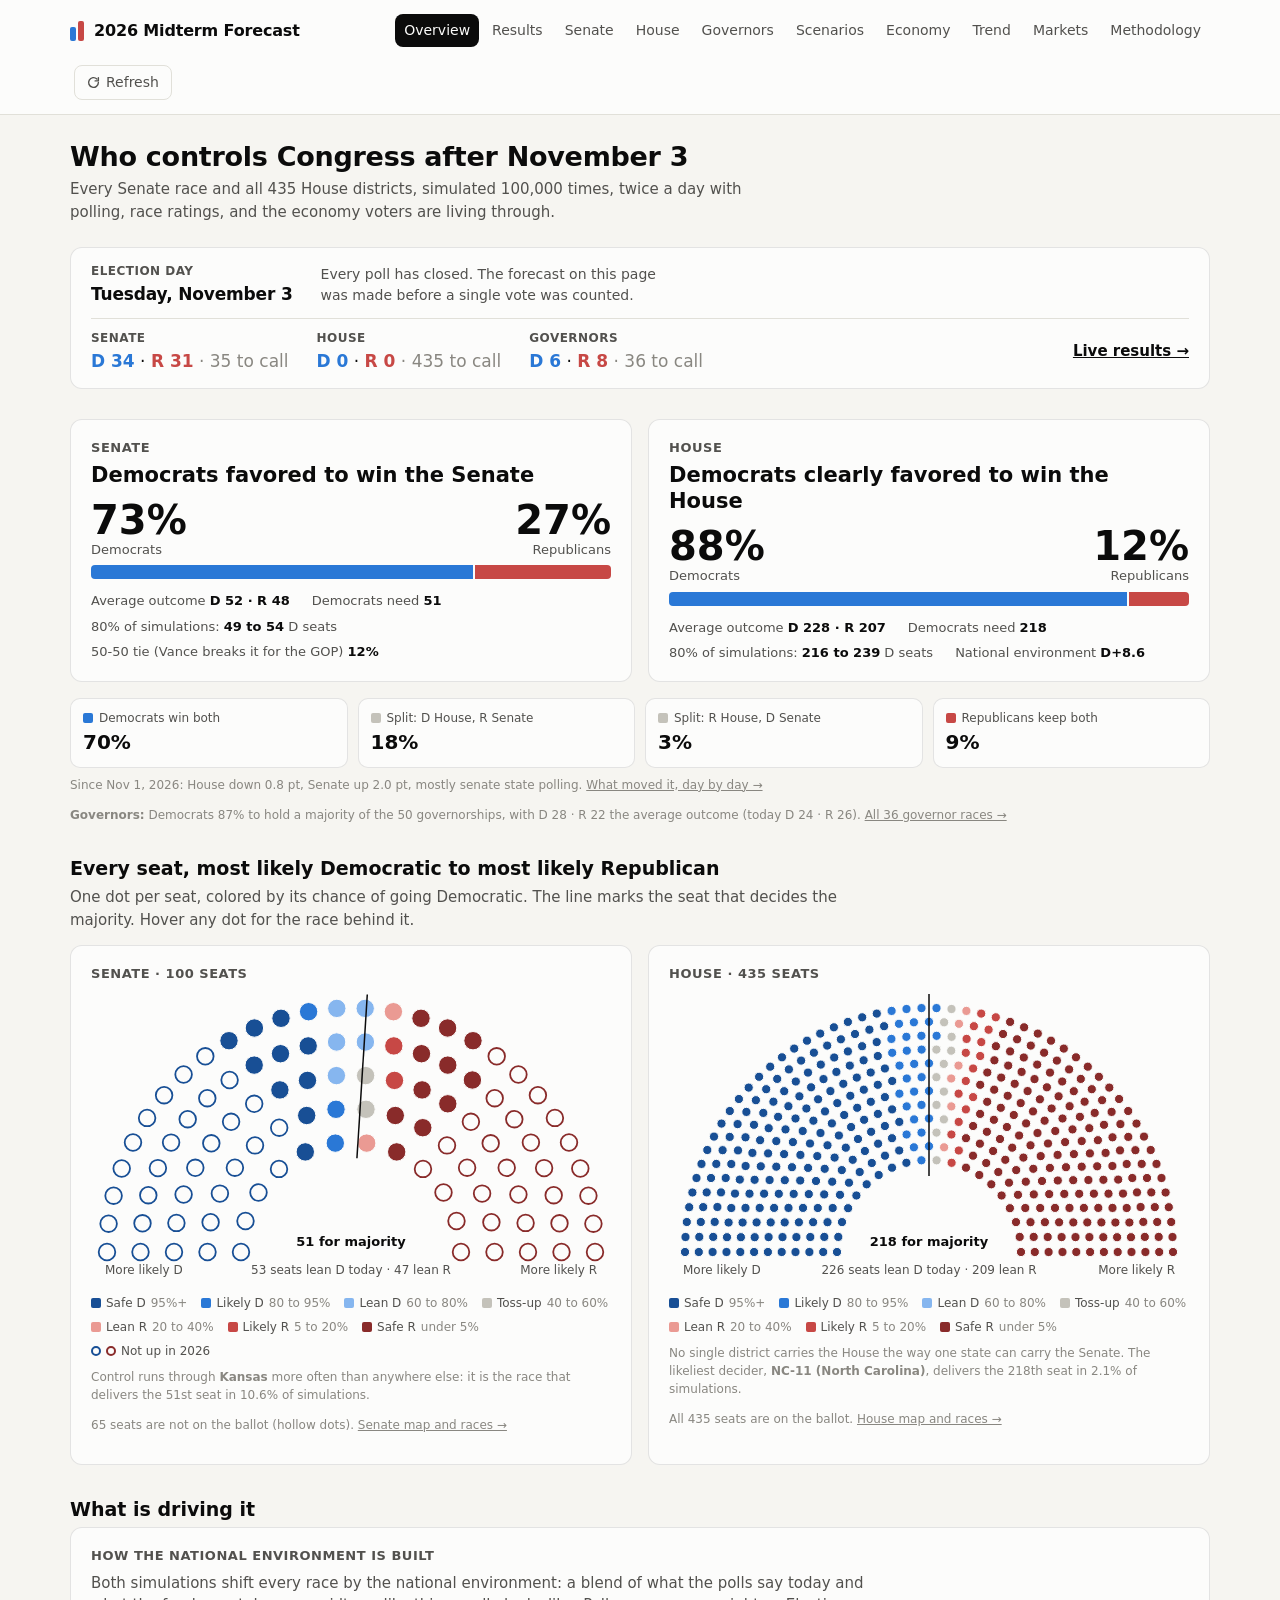
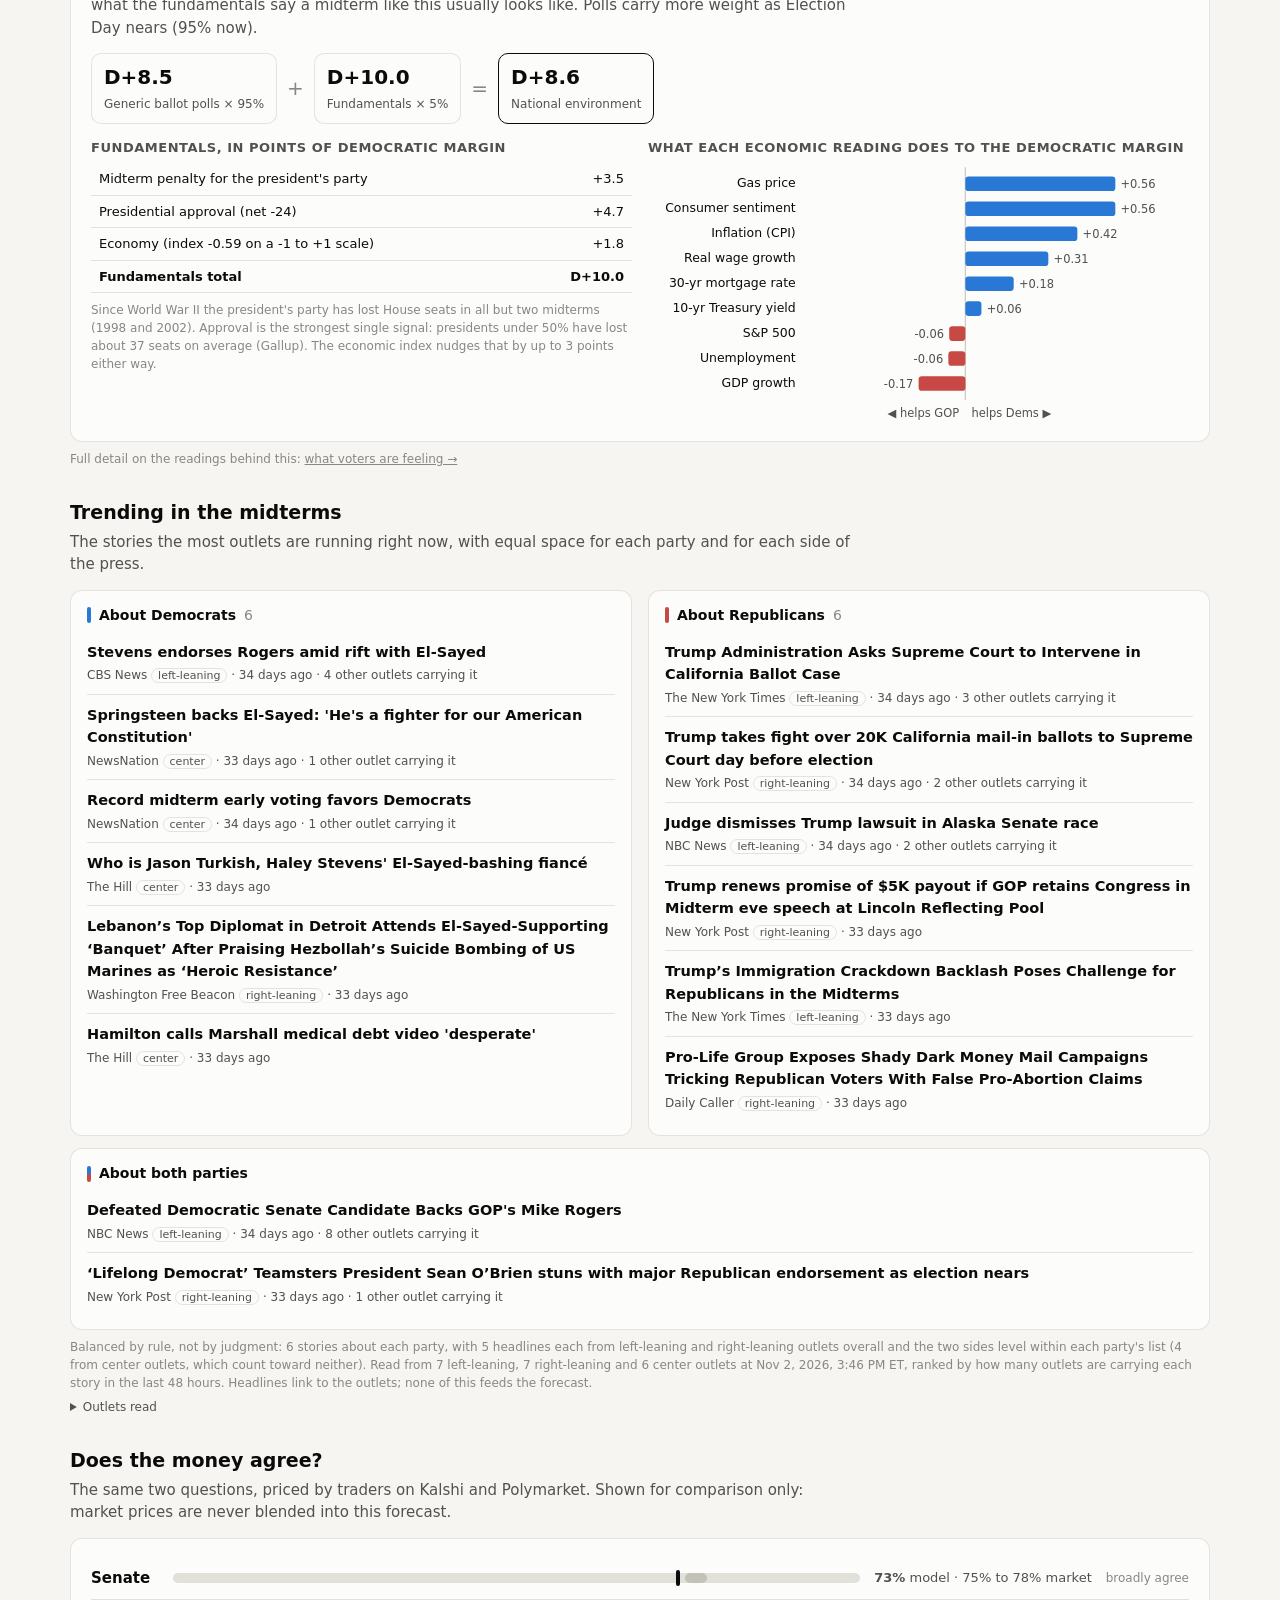
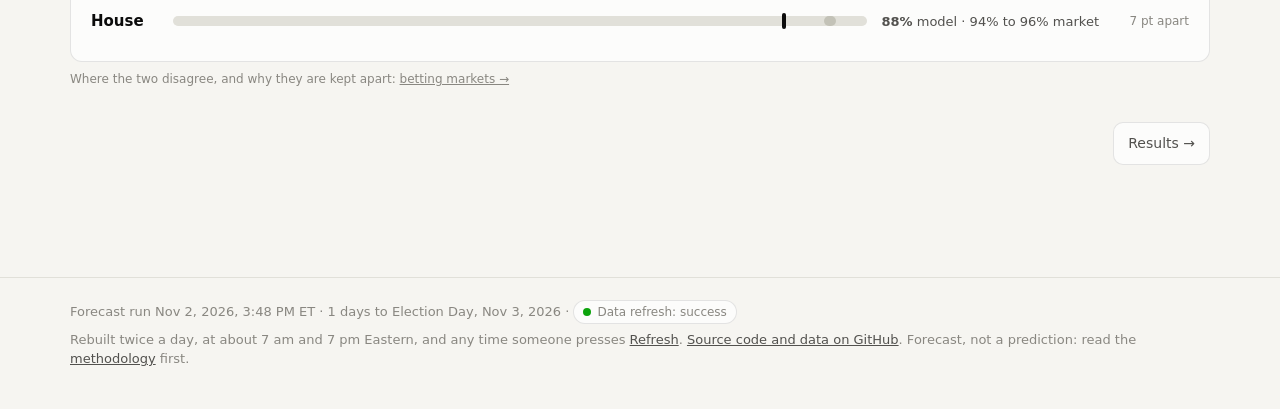
==== commit c93dd526: "Forecast update: 2026-11-02 20:49 UTC" ====
--- a/site/index.html
+++ b/site/index.html
@@ -110,7 +110,7 @@
 
 <script src="assets/app.js?v=6482eff1"></script>
 <script>
-const PAGE_DATA = {"site":{"timestamp":"2026-11-02T02:24:34.148156+00:00","status":"success"},"senate":{"dem_control_prob":0.7133,"tie_prob":0.1313,"mean_dem_seats":51.57,"mean_rep_seats":48.1,"not_up":{"D":34,"R":31,"note":"65 seats not up in 2026: 34 in the Democratic caucus (incl. King and Sanders), 31 Republican."},"percentiles":{"5":48,"10":49,"25":50,"50":52,"75":53,"90":54,"95":55},"histogram":{"39":1e-05,"40":3e-05,"41":9e-05,"42":0.00014,"43":0.00049,"44":0.00117,"45":0.00321,"46":0.00803,"47":0.01972,"48":0.04258,"49":0.0799,"50":0.13132,"51":0.17831,"52":0.19491,"53":0.16623,"54":0.10705,"55":0.04846,"56":0.01489,"57":0.00283,"58":0.00051,"59":7e-05,"60":2e-05,"61":1e-05,"62":1e-05,"63":1e-05},"seats":[{"seat_id":"AK-2026","state":"AK","held_by":"R","rating":"tossup","lean":"R","dem_candidate":"Mary Peltola","rep_candidate":"Dan S. Sullivan","incumbent":"Dan S. Sullivan","notes":"Top-four ballot: 3 Republicans advanced; Dan S. Sullivan is the incumbent","challenger_caucus":null,"atmospherics_adj":0.0,"polling":{"weight":0.847,"poll_margin":1.8,"n_used":4,"rating_margin":-1.72},"expected_margin":1.26,"dem_win_prob":0.5839,"tipping_prob":0.098,"rating_prob":0.385,"poll_prob":0.6202},{"seat_id":"AL-2026","state":"AL","held_by":"R","rating":"solid","lean":"R","dem_candidate":"Everett Wess","rep_candidate":"Barry Moore","incumbent":null,"notes":"Open: Tommy Tuberville not on the ballot","challenger_caucus":null,"atmospherics_adj":0.0,"polling":null,"expected_margin":-26.22,"dem_win_prob":0.0014,"tipping_prob":0.0003,"rating_prob":0.0015,"poll_prob":null},{"seat_id":"AR-2026","state":"AR","held_by":"R","rating":"solid","lean":"R","dem_candidate":"Hallie Shoffner","rep_candidate":"Tom Cotton","incumbent":"Tom Cotton","notes":"","challenger_caucus":null,"atmospherics_adj":0.0,"polling":null,"expected_margin":-26.22,"dem_win_prob":0.0012,"tipping_prob":0.0003,"rating_prob":0.0015,"poll_prob":null},{"seat_id":"CO-2026","state":"CO","held_by":"D","rating":"solid","lean":"D","dem_candidate":"John Hickenlooper","rep_candidate":"Mark Baisley","incumbent":"John Hickenlooper","notes":"","challenger_caucus":null,"atmospherics_adj":0.0,"polling":null,"expected_margin":25.78,"dem_win_prob":0.9981,"tipping_prob":0.0012,"rating_prob":0.9983,"poll_prob":null},{"seat_id":"DE-2026","state":"DE","held_by":"D","rating":"solid","lean":"D","dem_candidate":"Chris Coons","rep_candidate":"Michael Katz","incumbent":"Chris Coons","notes":"","challenger_caucus":null,"atmospherics_adj":0.0,"polling":null,"expected_margin":25.78,"dem_win_prob":0.9986,"tipping_prob":0.0008,"rating_prob":0.9983,"poll_prob":null},{"seat_id":"FL-2026-special","state":"FL","held_by":"R","rating":"likely","lean":"R","dem_candidate":"Angie Nixon","rep_candidate":"Ashley Moody","incumbent":"Ashley Moody","notes":"Special election","challenger_caucus":null,"atmospherics_adj":0.0,"polling":{"weight":0.847,"poll_margin":-6.0,"n_used":25,"rating_margin":-12.72},"expected_margin":-7.03,"dem_win_prob":0.1122,"tipping_prob":0.0268,"rating_prob":0.0153,"poll_prob":0.1538},{"seat_id":"GA-2026","state":"GA","held_by":"D","rating":"likely","lean":"D","dem_candidate":"Jon Ossoff","rep_candidate":"Mike Collins","incumbent":"Jon Ossoff","notes":"","challenger_caucus":null,"atmospherics_adj":0.0,"polling":{"weight":0.847,"poll_margin":8.7,"n_used":13,"rating_margin":12.28},"expected_margin":9.25,"dem_win_prob":0.9434,"tipping_prob":0.0363,"rating_prob":0.9816,"poll_prob":0.9305},{"seat_id":"IA-2026","state":"IA","held_by":"R","rating":"tossup","lean":"R","dem_candidate":"Josh Turek","rep_candidate":"Ashley Hinson","incumbent":null,"notes":"Open: Joni Ernst not on the ballot","challenger_caucus":null,"atmospherics_adj":-0.02,"polling":{"weight":0.847,"poll_margin":0.3,"n_used":28,"rating_margin":-1.72},"expected_margin":-0.31,"dem_win_prob":0.4786,"tipping_prob":0.0933,"rating_prob":0.385,"poll_prob":0.5203},{"seat_id":"ID-2026","state":"ID","held_by":"R","rating":"solid","lean":"R","dem_candidate":"Todd Achilles (I)","rep_candidate":"Jim Risch","incumbent":"Jim Risch","notes":"The Democratic nominee withdrew; the challenger is independent Todd Achilles","challenger_caucus":"independent","atmospherics_adj":0.0,"polling":null,"expected_margin":-26.22,"dem_win_prob":0.0013,"tipping_prob":0.0,"rating_prob":0.0015,"poll_prob":null},{"seat_id":"IL-2026","state":"IL","held_by":"D","rating":"solid","lean":"D","dem_candidate":"Juliana Stratton","rep_candidate":"Don Tracy","incumbent":null,"notes":"Open: Dick Durbin not on the ballot","challenger_caucus":null,"atmospherics_adj":0.0,"polling":null,"expected_margin":25.78,"dem_win_prob":0.9983,"tipping_prob":0.0013,"rating_prob":0.9983,"poll_prob":null},{"seat_id":"KS-2026","state":"KS","held_by":"R","rating":"tossup","lean":"R","dem_candidate":"Adam Hamilton","rep_candidate":"Roger Marshall","incumbent":"Roger Marshall","notes":"","challenger_caucus":null,"atmospherics_adj":-0.01,"polling":{"weight":0.847,"poll_margin":2.7,"n_used":14,"rating_margin":-1.72},"expected_margin":1.87,"dem_win_prob":0.6286,"tipping_prob":0.1062,"rating_prob":0.385,"poll_prob":0.6769},{"seat_id":"KY-2026","state":"KY","held_by":"R","rating":"solid","lean":"R","dem_candidate":"Charles Booker","rep_candidate":"Andy Barr","incumbent":null,"notes":"Open: Mitch McConnell not on the ballot","challenger_caucus":null,"atmospherics_adj":0.0,"polling":null,"expected_margin":-26.22,"dem_win_prob":0.0017,"tipping_prob":0.0003,"rating_prob":0.0015,"poll_prob":null},{"seat_id":"LA-2026","state":"LA","held_by":"R","rating":"solid","lean":"R","dem_candidate":"Jamie Davis","rep_candidate":"Julia Letlow","incumbent":null,"notes":"Open: Bill Cassidy not on the ballot","challenger_caucus":null,"atmospherics_adj":0.0,"polling":null,"expected_margin":-26.22,"dem_win_prob":0.0014,"tipping_prob":0.0003,"rating_prob":0.0015,"poll_prob":null},{"seat_id":"MA-2026","state":"MA","held_by":"D","rating":"solid","lean":"D","dem_candidate":"Ed Markey","rep_candidate":"John Deaton","incumbent":"Ed Markey","notes":"","challenger_caucus":null,"atmospherics_adj":0.0,"polling":null,"expected_margin":25.78,"dem_win_prob":0.9983,"tipping_prob":0.0012,"rating_prob":0.9983,"poll_prob":null},{"seat_id":"ME-2026","state":"ME","held_by":"R","rating":"tossup","lean":"R","dem_candidate":"Troy Jackson","rep_candidate":"Susan Collins","incumbent":"Susan Collins","notes":"","challenger_caucus":null,"atmospherics_adj":0.0,"polling":{"weight":0.847,"poll_margin":2.6,"n_used":28,"rating_margin":-1.72},"expected_margin":1.94,"dem_win_prob":0.6292,"tipping_prob":0.1024,"rating_prob":0.385,"poll_prob":0.6708},{"seat_id":"MI-2026","state":"MI","held_by":"D","rating":"tossup","lean":"D","dem_candidate":"Abdul El-Sayed","rep_candidate":"Mike Rogers","incumbent":null,"notes":"Open: Gary Peters not on the ballot","challenger_caucus":null,"atmospherics_adj":-0.01,"polling":{"weight":0.847,"poll_margin":4.3,"n_used":48,"rating_margin":1.28},"expected_margin":3.69,"dem_win_prob":0.7391,"tipping_prob":0.0973,"rating_prob":0.5861,"poll_prob":0.7676},{"seat_id":"MN-2026","state":"MN","held_by":"D","rating":"lean","lean":"D","dem_candidate":"Peggy Flanagan","rep_candidate":"Michele Tafoya","incumbent":null,"notes":"Open: Tina Smith not on the ballot","challenger_caucus":null,"atmospherics_adj":0.0,"polling":{"weight":0.847,"poll_margin":6.0,"n_used":18,"rating_margin":8.28},"expected_margin":6.35,"dem_win_prob":0.865,"tipping_prob":0.0671,"rating_prob":0.9204,"poll_prob":0.8462},{"seat_id":"MS-2026","state":"MS","held_by":"R","rating":"likely","lean":"R","dem_candidate":"Scott Colom","rep_candidate":"Cindy Hyde-Smith","incumbent":"Cindy Hyde-Smith","notes":"","challenger_caucus":null,"atmospherics_adj":0.0,"polling":{"weight":0.424,"poll_margin":-5.6,"n_used":2,"rating_margin":-12.72},"expected_margin":-9.71,"dem_win_prob":0.0646,"tipping_prob":0.0141,"rating_prob":0.0153,"poll_prob":0.1705},{"seat_id":"MT-2026","state":"MT","held_by":"R","rating":"solid","lean":"R","dem_candidate":"Seth Bodnar (I)","rep_candidate":"Kurt Alme","incumbent":null,"notes":"The main challenger is independent Seth Bodnar; Democrat Alani Bankhead is also on the ballot; Open: Steve Daines not on the ballot","challenger_caucus":"independent","atmospherics_adj":0.0,"polling":null,"expected_margin":-26.22,"dem_win_prob":0.0015,"tipping_prob":0.0,"rating_prob":0.0015,"poll_prob":null},{"seat_id":"NC-2026","state":"NC","held_by":"R","rating":"likely","lean":"D","dem_candidate":"Roy Cooper","rep_candidate":"Michael Whatley","incumbent":null,"notes":"Open: Thom Tillis not on the ballot","challenger_caucus":null,"atmospherics_adj":0.0,"polling":{"weight":0.847,"poll_margin":11.1,"n_used":28,"rating_margin":12.28},"expected_margin":11.28,"dem_win_prob":0.9745,"tipping_prob":0.0192,"rating_prob":0.9816,"poll_prob":0.9704},{"seat_id":"NE-2026","state":"NE","held_by":"R","rating":"lean","lean":"R","dem_candidate":"Dan Osborn (I)","rep_candidate":"Pete Ricketts","incumbent":"Pete Ricketts","notes":"Challenger is independent Dan Osborn, who says he would not caucus with either party","challenger_caucus":"independent","atmospherics_adj":0.0,"polling":{"weight":0.847,"poll_margin":-1.4,"n_used":13,"rating_margin":-8.72},"expected_margin":-2.52,"dem_win_prob":0.3291,"tipping_prob":0.0,"rating_prob":0.0691,"poll_prob":0.4059},{"seat_id":"NH-2026","state":"NH","held_by":"D","rating":"lean","lean":"D","dem_candidate":"Chris Pappas","rep_candidate":"John E. Sununu","incumbent":null,"notes":"Open: Jeanne Shaheen not on the ballot","challenger_caucus":null,"atmospherics_adj":-0.03,"polling":{"weight":0.847,"poll_margin":7.3,"n_used":15,"rating_margin":8.28},"expected_margin":7.0,"dem_win_prob":0.8868,"tipping_prob":0.0603,"rating_prob":0.9204,"poll_prob":0.8927},{"seat_id":"NJ-2026","state":"NJ","held_by":"D","rating":"solid","lean":"D","dem_candidate":"Cory Booker","rep_candidate":"Justin Murphy","incumbent":"Cory Booker","notes":"","challenger_caucus":null,"atmospherics_adj":0.0,"polling":null,"expected_margin":25.78,"dem_win_prob":0.9982,"tipping_prob":0.0011,"rating_prob":0.9983,"poll_prob":null},{"seat_id":"NM-2026","state":"NM","held_by":"D","rating":"solid","lean":"D","dem_candidate":"Ben Ray Luj\u00e1n","rep_candidate":"Larry Marker","incumbent":"Ben Ray Luj\u00e1n","notes":"","challenger_caucus":null,"atmospherics_adj":0.0,"polling":null,"expected_margin":25.78,"dem_win_prob":0.9977,"tipping_prob":0.0013,"rating_prob":0.9983,"poll_prob":null},{"seat_id":"OH-2026-special","state":"OH","held_by":"R","rating":"tossup","lean":"R","dem_candidate":"Sherrod Brown","rep_candidate":"Jon Husted","incumbent":null,"notes":"Special election","challenger_caucus":null,"atmospherics_adj":0.05,"polling":{"weight":0.847,"poll_margin":2.7,"n_used":30,"rating_margin":-1.72},"expected_margin":2.77,"dem_win_prob":0.6857,"tipping_prob":0.1011,"rating_prob":0.385,"poll_prob":0.6769},{"seat_id":"OK-2026","state":"OK","held_by":"R","rating":"solid","lean":"R","dem_candidate":"N'Kiyla Jasmine Thomas","rep_candidate":"Kevin Hern","incumbent":null,"notes":"Open: Alan Armstrong not on the ballot","challenger_caucus":null,"atmospherics_adj":0.0,"polling":null,"expected_margin":-26.22,"dem_win_prob":0.0013,"tipping_prob":0.0002,"rating_prob":0.0015,"poll_prob":null},{"seat_id":"OR-2026","state":"OR","held_by":"D","rating":"solid","lean":"D","dem_candidate":"Jeff Merkley","rep_candidate":"David Brock Smith","incumbent":"Jeff Merkley","notes":"","challenger_caucus":null,"atmospherics_adj":0.0,"polling":null,"expected_margin":25.78,"dem_win_prob":0.9982,"tipping_prob":0.001,"rating_prob":0.9983,"poll_prob":null},{"seat_id":"RI-2026","state":"RI","held_by":"D","rating":"solid","lean":"D","dem_candidate":"Jack Reed","rep_candidate":"Raymond McKay","incumbent":"Jack Reed","notes":"","challenger_caucus":null,"atmospherics_adj":0.0,"polling":null,"expected_margin":25.78,"dem_win_prob":0.9982,"tipping_prob":0.0011,"rating_prob":0.9983,"poll_prob":null},{"seat_id":"SC-2026","state":"SC","held_by":"R","rating":"lean","lean":"R","dem_candidate":"Annie Andrews","rep_candidate":"Darline Graham","incumbent":"Darline Graham","notes":"","challenger_caucus":null,"atmospherics_adj":0.0,"polling":{"weight":0.847,"poll_margin":-1.7,"n_used":14,"rating_margin":-8.72},"expected_margin":-2.77,"dem_win_prob":0.3148,"tipping_prob":0.0716,"rating_prob":0.0691,"poll_prob":0.3863},{"seat_id":"SD-2026","state":"SD","held_by":"R","rating":"solid","lean":"R","dem_candidate":"Brian Bengs (I)","rep_candidate":"Mike Rounds","incumbent":"Mike Rounds","notes":"The Democratic nominee withdrew; the challenger is independent Brian Bengs","challenger_caucus":"independent","atmospherics_adj":0.0,"polling":null,"expected_margin":-26.22,"dem_win_prob":0.0014,"tipping_prob":0.0,"rating_prob":0.0015,"poll_prob":null},{"seat_id":"TN-2026","state":"TN","held_by":"R","rating":"solid","lean":"R","dem_candidate":"Marquita Bradshaw","rep_candidate":"Bill Hagerty","incumbent":"Bill Hagerty","notes":"","challenger_caucus":null,"atmospherics_adj":0.0,"polling":null,"expected_margin":-26.22,"dem_win_prob":0.0015,"tipping_prob":0.0002,"rating_prob":0.0015,"poll_prob":null},{"seat_id":"TX-2026","state":"TX","held_by":"R","rating":"tossup","lean":"R","dem_candidate":"James Talarico","rep_candidate":"Ken Paxton","incumbent":null,"notes":"Open: John Cornyn not on the ballot","challenger_caucus":null,"atmospherics_adj":0.02,"polling":{"weight":0.847,"poll_margin":3.0,"n_used":53,"rating_margin":-1.72},"expected_margin":2.58,"dem_win_prob":0.6638,"tipping_prob":0.0939,"rating_prob":0.385,"poll_prob":0.695},{"seat_id":"VA-2026","state":"VA","held_by":"D","rating":"solid","lean":"D","dem_candidate":"Mark Warner","rep_candidate":"Bert Mizusawa","incumbent":"Mark Warner","notes":"","challenger_caucus":null,"atmospherics_adj":0.0,"polling":null,"expected_margin":25.78,"dem_win_prob":0.9982,"tipping_prob":0.0011,"rating_prob":0.9983,"poll_prob":null},{"seat_id":"WV-2026","state":"WV","held_by":"R","rating":"solid","lean":"R","dem_candidate":"Rachel Fetty Anderson","rep_candidate":"Shelley Moore Capito","incumbent":"Shelley Moore Capito","notes":"","challenger_caucus":null,"atmospherics_adj":0.0,"polling":null,"expected_margin":-26.22,"dem_win_prob":0.0023,"tipping_prob":0.0006,"rating_prob":0.0015,"poll_prob":null},{"seat_id":"WY-2026","state":"WY","held_by":"R","rating":"solid","lean":"R","dem_candidate":"James W. Byrd","rep_candidate":"Harriet Hageman","incumbent":null,"notes":"Open: Cynthia Lummis not on the ballot","challenger_caucus":null,"atmospherics_adj":0.0,"polling":null,"expected_margin":-26.22,"dem_win_prob":0.0016,"tipping_prob":0.0003,"rating_prob":0.0015,"poll_prob":null}],"ratings_as_of":"2026-11-02","ratings_source":"Cook Political Report Senate ratings of Oct 30, 2026, via Wikipedia (revision 1383235527, 2026-11-01)"},"house":{"dem_control_prob":0.8882,"mean_dem_seats":228.04,"majority":218,"percentiles":{"5":212,"10":217,"25":223,"50":229,"75":234,"90":239,"95":243},"histogram":{"150":3e-05,"152":1e-05,"153":2e-05,"154":4e-05,"155":3e-05,"156":1e-05,"157":2e-05,"158":3e-05,"159":5e-05,"160":2e-05,"161":5e-05,"163":4e-05,"164":6e-05,"165":4e-05,"166":6e-05,"167":3e-05,"168":0.00012,"169":3e-05,"170":4e-05,"171":4e-05,"172":9e-05,"173":0.00013,"174":0.00014,"175":8e-05,"176":0.00016,"177":0.00016,"178":0.00012,"179":0.00011,"180":0.00024,"181":0.00021,"182":0.00024,"183":0.00024,"184":0.00024,"185":0.00016,"186":0.00024,"187":0.0002,"188":0.00033,"189":0.00039,"190":0.00036,"191":0.00048,"192":0.00068,"193":0.0004,"194":0.00049,"195":0.00068,"196":0.00061,"197":0.00099,"198":0.00092,"199":0.00107,"200":0.00144,"201":0.00139,"202":0.00174,"203":0.00204,"204":0.0022,"205":0.00233,"206":0.00273,"207":0.00332,"208":0.00359,"209":0.00466,"210":0.00524,"211":0.00591,"212":0.0064,"213":0.00849,"214":0.00949,"215":0.01087,"216":0.01335,"217":0.01537,"218":0.01814,"219":0.02184,"220":0.02424,"221":0.02791,"222":0.03054,"223":0.03445,"224":0.04011,"225":0.04396,"226":0.04627,"227":0.04873,"228":0.05003,"229":0.05072,"230":0.05095,"231":0.04889,"232":0.04482,"233":0.04403,"234":0.03894,"235":0.03536,"236":0.03005,"237":0.02692,"238":0.0223,"239":0.01825,"240":0.01604,"241":0.01248,"242":0.01061,"243":0.00857,"244":0.00764,"245":0.00534,"246":0.00514,"247":0.00391,"248":0.00347,"249":0.00243,"250":0.00253,"251":0.00214,"252":0.00153,"253":0.00115,"254":0.00112,"255":0.00091,"256":0.00081,"257":0.00064,"258":0.0005,"259":0.00043,"260":0.00038,"261":0.00042,"262":0.00029,"263":0.00024,"264":0.00024,"265":0.00027,"266":0.00016,"267":0.00013,"268":0.00013,"269":0.00013,"270":9e-05,"271":9e-05,"272":0.00013,"273":4e-05,"274":5e-05,"275":5e-05,"276":4e-05,"277":4e-05,"278":0.0001,"279":6e-05,"280":2e-05,"281":2e-05,"282":6e-05,"283":1e-05,"284":2e-05,"287":1e-05,"289":2e-05},"district_probs":{"AK-AL":0.0899,"AL-1":0.0,"AL-2":0.0819,"AL-3":0.0,"AL-4":0.0,"AL-5":0.0,"AL-6":0.0,"AL-7":0.9994,"AR-1":0.0,"AR-2":0.0183,"AR-3":0.0,"AR-4":0.0,"AZ-1":0.8992,"AZ-2":0.0857,"AZ-3":1.0,"AZ-4":0.969,"AZ-5":0.0003,"AZ-6":0.9066,"AZ-7":0.9999,"AZ-8":0.001,"AZ-9":0.0,"CA-1":0.9929,"CA-2":0.9999,"CA-3":0.9864,"CA-4":0.9963,"CA-5":0.0003,"CA-6":0.9775,"CA-7":0.9928,"CA-8":1.0,"CA-9":0.9963,"CA-10":1.0,"CA-11":1.0,"CA-12":1.0,"CA-13":0.963,"CA-14":1.0,"CA-15":1.0,"CA-16":1.0,"CA-17":1.0,"CA-18":1.0,"CA-19":1.0,"CA-20":0.0,"CA-21":0.9763,"CA-22":0.4955,"CA-23":0.0008,"CA-24":0.9999,"CA-25":0.9622,"CA-26":0.9978,"CA-27":0.9861,"CA-28":0.9999,"CA-29":1.0,"CA-30":1.0,"CA-31":0.996,"CA-32":1.0,"CA-33":0.9928,"CA-34":1.0,"CA-35":0.9866,"CA-36":1.0,"CA-37":1.0,"CA-38":0.9962,"CA-39":0.9932,"CA-40":0.0054,"CA-41":0.9979,"CA-42":0.9964,"CA-43":1.0,"CA-44":1.0,"CA-45":0.9668,"CA-46":0.999,"CA-47":0.9863,"CA-48":0.8974,"CA-49":0.9932,"CA-50":0.9991,"CA-51":0.9988,"CA-52":0.9996,"CO-1":1.0,"CO-2":1.0,"CO-3":0.0259,"CO-4":0.0744,"CO-5":0.3884,"CO-6":0.9997,"CO-7":0.9978,"CO-8":0.9045,"CT-1":0.9998,"CT-2":0.9678,"CT-3":0.9974,"CT-4":1.0,"CT-5":0.9468,"DE-AL":0.9978,"FL-1":0.0,"FL-2":0.0009,"FL-3":0.0003,"FL-4":0.0065,"FL-5":0.0003,"FL-6":0.0,"FL-7":0.1004,"FL-8":0.0009,"FL-9":0.0795,"FL-10":0.9999,"FL-11":0.0019,"FL-12":0.0019,"FL-13":0.0934,"FL-14":0.5415,"FL-15":0.0005,"FL-16":0.0236,"FL-17":0.0002,"FL-18":0.0009,"FL-19":0.0,"FL-20":1.0,"FL-21":0.0018,"FL-22":0.5417,"FL-23":0.9987,"FL-24":1.0,"FL-25":0.8804,"FL-26":0.0018,"FL-27":0.0918,"FL-28":0.0003,"GA-1":0.0009,"GA-2":0.9683,"GA-3":0.0,"GA-4":1.0,"GA-5":1.0,"GA-6":1.0,"GA-7":0.0001,"GA-8":0.0,"GA-9":0.0,"GA-10":0.0002,"GA-11":0.0001,"GA-12":0.0017,"GA-13":1.0,"GA-14":0.0,"HI-1":0.9998,"HI-2":0.9996,"IA-1":0.8629,"IA-2":0.4096,"IA-3":0.8809,"IA-4":0.0,"ID-1":0.0,"ID-2":0.0,"IL-1":1.0,"IL-2":1.0,"IL-3":1.0,"IL-4":1.0,"IL-5":1.0,"IL-6":0.9491,"IL-7":1.0,"IL-8":0.9822,"IL-9":1.0,"IL-10":0.9999,"IL-11":0.9906,"IL-12":0.0,"IL-13":0.9833,"IL-14":0.9477,"IL-15":0.0,"IL-16":0.0002,"IL-17":0.948,"IN-1":0.9715,"IN-2":0.0,"IN-3":0.0,"IN-4":0.0,"IN-5":0.0816,"IN-6":0.0,"IN-7":1.0,"IN-8":0.0,"IN-9":0.0,"KS-1":0.0,"KS-2":0.0143,"KS-3":0.9194,"KS-4":0.0001,"KY-1":0.0,"KY-2":0.0,"KY-3":0.9993,"KY-4":0.0,"KY-5":0.0,"KY-6":0.3612,"LA-1":0.0,"LA-2":1.0,"LA-3":0.0,"LA-4":0.0,"LA-5":0.0,"LA-6":0.0,"MA-1":0.9978,"MA-2":0.9999,"MA-3":0.9998,"MA-4":0.9997,"MA-5":1.0,"MA-6":0.9997,"MA-7":1.0,"MA-8":1.0,"MA-9":0.9904,"MD-1":0.001,"MD-2":0.9992,"MD-3":0.9998,"MD-4":1.0,"MD-5":1.0,"MD-6":0.9427,"MD-7":1.0,"MD-8":1.0,"ME-1":0.9997,"ME-2":0.1176,"MI-1":0.0002,"MI-2":0.0,"MI-3":0.9701,"MI-4":0.4248,"MI-5":0.0,"MI-6":0.9998,"MI-7":0.4766,"MI-8":0.9681,"MI-9":0.0,"MI-10":0.4232,"MI-11":0.9988,"MI-12":1.0,"MI-13":1.0,"MN-1":0.0908,"MN-2":0.9793,"MN-3":0.9998,"MN-4":1.0,"MN-5":1.0,"MN-6":0.0003,"MN-7":0.0,"MN-8":0.0017,"MO-1":1.0,"MO-2":0.0209,"MO-3":0.0,"MO-4":0.0,"MO-5":1.0,"MO-6":0.0,"MO-7":0.0,"MO-8":0.0,"MS-1":0.0,"MS-2":0.9997,"MS-3":0.0,"MS-4":0.0,"MT-1":0.3891,"MT-2":0.0,"NC-1":0.526,"NC-2":1.0,"NC-3":0.0217,"NC-4":1.0,"NC-5":0.0158,"NC-6":0.0004,"NC-7":0.0018,"NC-8":0.0003,"NC-9":0.0174,"NC-10":0.0005,"NC-11":0.8653,"NC-12":1.0,"NC-13":0.018,"NC-14":0.0009,"ND-AL":0.0,"NE-1":0.0221,"NE-2":0.9782,"NE-3":0.0,"NH-1":0.9754,"NH-2":0.9159,"NJ-1":0.9992,"NJ-2":0.0284,"NJ-3":0.981,"NJ-4":0.0,"NJ-5":0.9127,"NJ-6":0.981,"NJ-7":0.897,"NJ-8":1.0,"NJ-9":0.9709,"NJ-10":1.0,"NJ-11":0.9803,"NJ-12":0.9999,"NM-1":0.9938,"NM-2":0.8892,"NM-3":0.9403,"NV-1":0.9746,"NV-2":0.0856,"NV-3":0.9718,"NV-4":0.975,"NY-1":0.0143,"NY-2":0.0042,"NY-3":0.9667,"NY-4":0.9715,"NY-5":1.0,"NY-6":0.9896,"NY-7":1.0,"NY-8":1.0,"NY-9":1.0,"NY-10":1.0,"NY-11":0.0003,"NY-12":1.0,"NY-13":1.0,"NY-14":1.0,"NY-15":1.0,"NY-16":1.0,"NY-17":0.4969,"NY-18":0.9137,"NY-19":0.9683,"NY-20":0.9972,"NY-21":0.0719,"NY-22":0.9679,"NY-23":0.0002,"NY-24":0.0002,"NY-25":0.9992,"NY-26":0.9995,"OH-1":0.9663,"OH-2":0.0,"OH-3":1.0,"OH-4":0.0,"OH-5":0.0,"OH-6":0.0,"OH-7":0.3871,"OH-8":0.0008,"OH-9":0.8601,"OH-10":0.1112,"OH-11":1.0,"OH-12":0.0,"OH-13":0.9748,"OH-14":0.0003,"OH-15":0.1024,"OK-1":0.0001,"OK-2":0.0,"OK-3":0.0,"OK-4":0.0,"OK-5":0.0004,"OR-1":1.0,"OR-2":0.0001,"OR-3":1.0,"OR-4":0.9911,"OR-5":0.9707,"OR-6":0.991,"PA-1":0.4999,"PA-2":1.0,"PA-3":1.0,"PA-4":0.9976,"PA-5":1.0,"PA-6":0.9907,"PA-7":0.8991,"PA-8":0.8748,"PA-9":0.0,"PA-10":0.8834,"PA-11":0.0002,"PA-12":0.9995,"PA-13":0.0,"PA-14":0.0,"PA-15":0.0,"PA-16":0.0001,"PA-17":0.949,"RI-1":0.9999,"RI-2":0.9708,"SC-1":0.3671,"SC-2":0.0018,"SC-3":0.0,"SC-4":0.0001,"SC-5":0.0001,"SC-6":0.9999,"SC-7":0.0001,"SD-AL":0.0,"TN-1":0.0,"TN-2":0.0,"TN-3":0.0,"TN-4":0.0002,"TN-5":0.0003,"TN-6":0.0001,"TN-7":0.0001,"TN-8":0.0002,"TN-9":0.0005,"TX-1":0.0,"TX-2":0.0002,"TX-3":0.0002,"TX-4":0.0001,"TX-5":0.0003,"TX-6":0.0001,"TX-7":0.9999,"TX-8":0.0001,"TX-9":0.0217,"TX-10":0.0004,"TX-11":0.0,"TX-12":0.0001,"TX-13":0.0,"TX-14":0.0001,"TX-15":0.3598,"TX-16":0.9997,"TX-17":0.0003,"TX-18":1.0,"TX-19":0.0,"TX-20":1.0,"TX-21":0.0004,"TX-22":0.0002,"TX-23":0.0982,"TX-24":0.0011,"TX-25":0.0002,"TX-26":0.0002,"TX-27":0.0004,"TX-28":0.9513,"TX-29":1.0,"TX-30":1.0,"TX-31":0.0001,"TX-32":0.0012,"TX-33":1.0,"TX-34":0.8689,"TX-35":0.5371,"TX-36":0.0001,"TX-37":1.0,"TX-38":0.0003,"UT-1":1.0,"UT-2":0.0,"UT-3":0.0,"UT-4":0.0,"VA-1":0.4238,"VA-2":0.9031,"VA-3":1.0,"VA-4":1.0,"VA-5":0.0236,"VA-6":0.0001,"VA-7":0.9755,"VA-8":1.0,"VA-9":0.0,"VA-10":0.9907,"VA-11":1.0,"VT-AL":1.0,"WA-1":1.0,"WA-2":0.9999,"WA-3":0.8931,"WA-4":0.0003,"WA-5":0.0235,"WA-6":0.9996,"WA-7":1.0,"WA-8":0.951,"WA-9":1.0,"WA-10":0.9988,"WI-1":0.1285,"WI-2":1.0,"WI-3":0.8793,"WI-4":1.0,"WI-5":0.0002,"WI-6":0.0012,"WI-7":0.0001,"WI-8":0.0009,"WV-1":0.0,"WV-2":0.0,"WY-AL":0.0},"district_tipping":{"AK-AL":0.0018,"AL-2":0.0015,"AZ-1":0.0174,"AZ-2":0.0017,"AZ-4":0.0054,"AZ-6":0.018,"CA-1":0.0014,"CA-3":0.0021,"CA-4":0.0008,"CA-6":0.0036,"CA-7":0.0014,"CA-9":0.0007,"CA-13":0.0076,"CA-21":0.0034,"CA-22":0.018,"CA-25":0.0056,"CA-27":0.0022,"CA-31":0.0006,"CA-33":0.0013,"CA-35":0.0023,"CA-38":0.0006,"CA-39":0.0015,"CA-42":0.0007,"CA-45":0.0067,"CA-47":0.0022,"CA-48":0.015,"CA-49":0.0013,"CO-4":0.0011,"CO-5":0.0137,"CO-8":0.0175,"CT-2":0.0049,"CT-3":0.0005,"CT-5":0.0079,"DE-AL":0.0005,"FL-7":0.002,"FL-9":0.0014,"FL-13":0.0017,"FL-14":0.02,"FL-22":0.0198,"FL-25":0.0198,"FL-27":0.0017,"GA-2":0.0054,"IA-1":0.0196,"IA-2":0.0138,"IA-3":0.0184,"IL-6":0.0078,"IL-8":0.0036,"IL-11":0.0019,"IL-13":0.0034,"IL-14":0.0079,"IL-17":0.0081,"IN-1":0.008,"IN-5":0.0018,"KS-3":0.0105,"KY-6":0.0123,"MA-1":0.0006,"MA-9":0.002,"MD-6":0.0081,"ME-2":0.0028,"MI-3":0.0058,"MI-4":0.0146,"MI-7":0.0166,"MI-8":0.0089,"MI-10":0.0147,"MN-1":0.0018,"MN-2":0.0066,"MT-1":0.0131,"NC-1":0.0194,"NC-11":0.0207,"NE-2":0.0066,"NH-1":0.0071,"NH-2":0.0114,"NJ-3":0.0035,"NJ-5":0.0107,"NJ-6":0.0037,"NJ-7":0.0171,"NJ-9":0.0065,"NJ-11":0.0036,"NM-1":0.0011,"NM-2":0.0164,"NM-3":0.0078,"NV-1":0.0063,"NV-2":0.0013,"NV-3":0.0067,"NV-4":0.0069,"NY-3":0.0079,"NY-4":0.0066,"NY-6":0.0021,"NY-17":0.0177,"NY-18":0.0105,"NY-19":0.0072,"NY-20":0.0007,"NY-21":0.0013,"NY-22":0.0057,"OH-1":0.009,"OH-7":0.0132,"OH-9":0.0202,"OH-10":0.0023,"OH-13":0.0073,"OH-15":0.0024,"OR-4":0.0019,"OR-5":0.0056,"OR-6":0.0021,"PA-1":0.0179,"PA-6":0.0018,"PA-7":0.0177,"PA-8":0.0203,"PA-10":0.0196,"PA-17":0.0078,"RI-2":0.0057,"SC-1":0.0131,"TX-15":0.0122,"TX-23":0.0018,"TX-28":0.0103,"TX-34":0.0185,"TX-35":0.0194,"VA-1":0.015,"VA-2":0.0177,"VA-7":0.0062,"VA-10":0.0021,"WA-3":0.0186,"WA-8":0.0079,"WI-1":0.0033,"WI-3":0.0192},"district_ratings":{"AK-AL":"NR","AL-1":"SR","AL-2":"NR","AL-3":"SR","AL-4":"SR","AL-5":"SR","AL-6":"SR","AL-7":"SD","AR-1":"SR","AR-2":"LR","AR-3":"SR","AR-4":"SR","AZ-1":"ND","AZ-2":"NR","AZ-3":"SD","AZ-4":"SD","AZ-5":"SR","AZ-6":"ND","AZ-7":"SD","AZ-8":"SR","AZ-9":"SR","CA-1":"SD","CA-2":"SD","CA-3":"SD","CA-4":"SD","CA-5":"SR","CA-6":"SD","CA-7":"SD","CA-8":"SD","CA-9":"SD","CA-10":"SD","CA-11":"SD","CA-12":"SD","CA-13":"LD","CA-14":"SD","CA-15":"SD","CA-16":"SD","CA-17":"SD","CA-18":"SD","CA-19":"SD","CA-20":"SR","CA-21":"SD","CA-22":"TR","CA-23":"SR","CA-24":"SD","CA-25":"SD","CA-26":"SD","CA-27":"SD","CA-28":"SD","CA-29":"SD","CA-30":"SD","CA-31":"SD","CA-32":"SD","CA-33":"SD","CA-34":"SD","CA-35":"SD","CA-36":"SD","CA-37":"SD","CA-38":"SD","CA-39":"SD","CA-40":"SR","CA-41":"SD","CA-42":"SD","CA-43":"SD","CA-44":"SD","CA-45":"LD","CA-46":"SD","CA-47":"SD","CA-48":"ND","CA-49":"SD","CA-50":"SD","CA-51":"SD","CA-52":"SD","CO-1":"SD","CO-2":"SD","CO-3":"LR","CO-4":"NR","CO-5":"TR","CO-6":"SD","CO-7":"SD","CO-8":"ND","CT-1":"SD","CT-2":"SD","CT-3":"SD","CT-4":"SD","CT-5":"SD","DE-AL":"SD","FL-1":"SR","FL-2":"SR","FL-3":"SR","FL-4":"SR","FL-5":"SR","FL-6":"SR","FL-7":"NR","FL-8":"SR","FL-9":"NR","FL-10":"SD","FL-11":"SR","FL-12":"SR","FL-13":"NR","FL-14":"TD","FL-15":"SR","FL-16":"LR","FL-17":"SR","FL-18":"SR","FL-19":"SR","FL-20":"SD","FL-21":"SR","FL-22":"TD","FL-23":"SD","FL-24":"SD","FL-25":"ND","FL-26":"SR","FL-27":"NR","FL-28":"SR","GA-1":"SR","GA-2":"SD","GA-3":"SR","GA-4":"SD","GA-5":"SD","GA-6":"SD","GA-7":"SR","GA-8":"SR","GA-9":"SR","GA-10":"SR","GA-11":"SR","GA-12":"SR","GA-13":"SD","GA-14":"SR","HI-1":"SD","HI-2":"SD","IA-1":"ND","IA-2":"TR","IA-3":"ND","IA-4":"SR","ID-1":"SR","ID-2":"SR","IL-1":"SD","IL-2":"SD","IL-3":"SD","IL-4":"SD","IL-5":"SD","IL-6":"SD","IL-7":"SD","IL-8":"SD","IL-9":"SD","IL-10":"SD","IL-11":"SD","IL-12":"SR","IL-13":"SD","IL-14":"SD","IL-15":"SR","IL-16":"SR","IL-17":"SD","IN-1":"LD","IN-2":"SR","IN-3":"SR","IN-4":"SR","IN-5":"NR","IN-6":"SR","IN-7":"SD","IN-8":"SR","IN-9":"SR","KS-1":"SR","KS-2":"LR","KS-3":"SD","KS-4":"SR","KY-1":"SR","KY-2":"SR","KY-3":"SD","KY-4":"SR","KY-5":"SR","KY-6":"TR","LA-1":"SR","LA-2":"SD","LA-3":"SR","LA-4":"SR","LA-5":"SR","LA-6":"SR","MA-1":"SD","MA-2":"SD","MA-3":"SD","MA-4":"SD","MA-5":"SD","MA-6":"SD","MA-7":"SD","MA-8":"SD","MA-9":"SD","MD-1":"SR","MD-2":"SD","MD-3":"SD","MD-4":"SD","MD-5":"SD","MD-6":"SD","MD-7":"SD","MD-8":"SD","ME-1":"SD","ME-2":"NR","MI-1":"SR","MI-2":"SR","MI-3":"SD","MI-4":"TR","MI-5":"SR","MI-6":"SD","MI-7":"TR","MI-8":"LD","MI-9":"SR","MI-10":"TR","MI-11":"SD","MI-12":"SD","MI-13":"SD","MN-1":"NR","MN-2":"LD","MN-3":"SD","MN-4":"SD","MN-5":"SD","MN-6":"SR","MN-7":"SR","MN-8":"SR","MO-1":"SD","MO-2":"LR","MO-3":"SR","MO-4":"SR","MO-5":"SD","MO-6":"SR","MO-7":"SR","MO-8":"SR","MS-1":"SR","MS-2":"SD","MS-3":"SR","MS-4":"SR","MT-1":"TR","MT-2":"SR","NC-1":"TD","NC-2":"SD","NC-3":"LR","NC-4":"SD","NC-5":"LR","NC-6":"SR","NC-7":"SR","NC-8":"SR","NC-9":"LR","NC-10":"SR","NC-11":"ND","NC-12":"SD","NC-13":"LR","NC-14":"SR","ND-AL":"SR","NE-1":"LR","NE-2":"LD","NE-3":"SR","NH-1":"LD","NH-2":"SD","NJ-1":"SD","NJ-2":"LR","NJ-3":"SD","NJ-4":"SR","NJ-5":"SD","NJ-6":"SD","NJ-7":"ND","NJ-8":"SD","NJ-9":"LD","NJ-10":"SD","NJ-11":"SD","NJ-12":"SD","NM-1":"SD","NM-2":"ND","NM-3":"SD","NV-1":"LD","NV-2":"NR","NV-3":"LD","NV-4":"LD","NY-1":"SR","NY-2":"SR","NY-3":"LD","NY-4":"LD","NY-5":"SD","NY-6":"SD","NY-7":"SD","NY-8":"SD","NY-9":"SD","NY-10":"SD","NY-11":"SR","NY-12":"SD","NY-13":"SD","NY-14":"SD","NY-15":"SD","NY-16":"SD","NY-17":"TR","NY-18":"SD","NY-19":"LD","NY-20":"SD","NY-21":"NR","NY-22":"SD","NY-23":"SR","NY-24":"SR","NY-25":"SD","NY-26":"SD","OH-1":"LD","OH-2":"SR","OH-3":"SD","OH-4":"SR","OH-5":"SR","OH-6":"SR","OH-7":"TR","OH-8":"SR","OH-9":"ND","OH-10":"NR","OH-11":"SD","OH-12":"SR","OH-13":"LD","OH-14":"SR","OH-15":"NR","OK-1":"SR","OK-2":"SR","OK-3":"SR","OK-4":"SR","OK-5":"SR","OR-1":"SD","OR-2":"SR","OR-3":"SD","OR-4":"SD","OR-5":"SD","OR-6":"SD","PA-1":"TR","PA-2":"SD","PA-3":"SD","PA-4":"SD","PA-5":"SD","PA-6":"SD","PA-7":"ND","PA-8":"ND","PA-9":"SR","PA-10":"ND","PA-11":"SR","PA-12":"SD","PA-13":"SR","PA-14":"SR","PA-15":"SR","PA-16":"SR","PA-17":"SD","RI-1":"SD","RI-2":"SD","SC-1":"TR","SC-2":"SR","SC-3":"SR","SC-4":"SR","SC-5":"SR","SC-6":"SD","SC-7":"SR","SD-AL":"SR","TN-1":"SR","TN-2":"SR","TN-3":"SR","TN-4":"SR","TN-5":"SR","TN-6":"SR","TN-7":"SR","TN-8":"SR","TN-9":"SR","TX-1":"SR","TX-2":"SR","TX-3":"SR","TX-4":"SR","TX-5":"SR","TX-6":"SR","TX-7":"SD","TX-8":"SR","TX-9":"LR","TX-10":"SR","TX-11":"SR","TX-12":"SR","TX-13":"SR","TX-14":"SR","TX-15":"TR","TX-16":"SD","TX-17":"SR","TX-18":"SD","TX-19":"SR","TX-20":"SD","TX-21":"SR","TX-22":"SR","TX-23":"NR","TX-24":"SR","TX-25":"SR","TX-26":"SR","TX-27":"SR","TX-28":"LD","TX-29":"SD","TX-30":"SD","TX-31":"SR","TX-32":"SR","TX-33":"SD","TX-34":"ND","TX-35":"TD","TX-36":"SR","TX-37":"SD","TX-38":"SR","UT-1":"SD","UT-2":"SR","UT-3":"SR","UT-4":"SR","VA-1":"TR","VA-2":"ND","VA-3":"SD","VA-4":"SD","VA-5":"LR","VA-6":"SR","VA-7":"LD","VA-8":"SD","VA-9":"SR","VA-10":"SD","VA-11":"SD","VT-AL":"SD","WA-1":"SD","WA-2":"SD","WA-3":"ND","WA-4":"SR","WA-5":"LR","WA-6":"SD","WA-7":"SD","WA-8":"SD","WA-9":"SD","WA-10":"SD","WI-1":"NR","WI-2":"SD","WI-3":"ND","WI-4":"SD","WI-5":"SR","WI-6":"SR","WI-7":"SR","WI-8":"SR","WV-1":"SR","WV-2":"SR","WY-AL":"SR"},"ratings_as_of":"2026-11-02","ratings_source":"Cook Political Report House ratings of Oct 30, 2026, via Wikipedia (revision 1383267721); unlisted seats Solid for the party the 2026 PVI favours"},"environment":{"generic_ballot":8.62,"generic_ballot_as_of":"2026-11-02","poll_weight":0.95,"fundamentals":{"midterm_baseline_pts":3.5,"approval_net":-23.7,"approval_pts":4.74,"economic_index":-0.588,"economic_pts":1.76,"economic_components":[{"id":"gas_price","label":"Gas price","score":-1.0,"weight":0.18,"contribution":-0.186},{"id":"cpi_inflation","label":"Inflation (CPI)","score":-0.75,"weight":0.18,"contribution":-0.139},{"id":"consumer_sentiment","label":"Consumer sentiment","score":-1.0,"weight":0.18,"contribution":-0.186},{"id":"real_wages","label":"Real wage growth","score":-1.0,"weight":0.1,"contribution":-0.103},{"id":"unemployment","label":"Unemployment","score":0.2,"weight":0.1,"contribution":0.021},{"id":"gdp_growth","label":"GDP growth","score":0.7,"weight":0.08,"contribution":0.058},{"id":"mortgage_rate","label":"30-yr mortgage rate","score":-0.827,"weight":0.07,"contribution":-0.06},{"id":"treasury_10y","label":"10-yr Treasury yield","score":-0.653,"weight":0.03,"contribution":-0.02},{"id":"sp500","label":"S&P 500","score":0.52,"weight":0.05,"contribution":0.027}],"prior_dem_margin":10.0},"dem_margin":8.69,"days_to_election":1,"national_error_sd":2.91},"joint":{"dem_both":0.6878,"dem_house_rep_senate":0.2004,"rep_house_dem_senate":0.0255,"rep_both":0.0863},"meta":{"AK-AL":{"state":"AK","held_by":"R","incumbent":null,"redrawn":false,"dem":"Eric Hafner","rep":"Nick Begich III"},"AL-1":{"state":"AL","held_by":"R","incumbent":null,"redrawn":true,"dem":"Clyde Jones Jr.","rep":"Jerry Carl"},"AL-2":{"state":"AL","held_by":"D","incumbent":"Shomari Figures","redrawn":true,"dem":"Shomari Figures","rep":"Rhett Marques"},"AL-3":{"state":"AL","held_by":"R","incumbent":"Mike Rogers","redrawn":true,"dem":"Lee McInnis","rep":"Mike Rogers"},"AL-4":{"state":"AL","held_by":"R","incumbent":"Robert Aderholt","redrawn":true,"dem":"Amanda Pusczek","rep":"Robert Aderholt"},"AL-5":{"state":"AL","held_by":"R","incumbent":"Dale Strong","redrawn":true,"dem":"Andrew Sneed","rep":"Dale Strong"},"AL-6":{"state":"AL","held_by":"R","incumbent":"Gary Palmer","redrawn":true,"dem":"Maurice Mercer","rep":"Gary Palmer"},"AL-7":{"state":"AL","held_by":"D","incumbent":"Terri Sewell","redrawn":true,"dem":"Terri Sewell","rep":"Ammie Akin"},"AR-1":{"state":"AR","held_by":"R","incumbent":"Rick Crawford","redrawn":false,"dem":"Terri Green","rep":"Rick Crawford"},"AR-2":{"state":"AR","held_by":"R","incumbent":"French Hill","redrawn":false,"dem":"Chris Jones","rep":"French Hill"},"AR-3":{"state":"AR","held_by":"R","incumbent":"Steve Womack","redrawn":false,"dem":"Robb Ryerse","rep":"Steve Womack"},"AR-4":{"state":"AR","held_by":"R","incumbent":"Bruce Westerman","redrawn":false,"dem":"James Russell","rep":"Bruce Westerman"},"AZ-1":{"state":"AZ","held_by":"R","incumbent":null,"redrawn":false,"dem":"Amish Shah","rep":"Jay Feely"},"AZ-2":{"state":"AZ","held_by":"R","incumbent":"Eli Crane","redrawn":false,"dem":"Jonathan Nez","rep":"Eli Crane"},"AZ-3":{"state":"AZ","held_by":"D","incumbent":"Yassamin Ansari","redrawn":false,"dem":"Yassamin Ansari","rep":null},"AZ-4":{"state":"AZ","held_by":"D","incumbent":"Greg Stanton","redrawn":false,"dem":"Greg Stanton","rep":"Zuhdi Jasser"},"AZ-5":{"state":"AZ","held_by":"R","incumbent":null,"redrawn":false,"dem":"Elizabeth Lee","rep":"Mark Lamb"},"AZ-6":{"state":"AZ","held_by":"R","incumbent":"Juan Ciscomani","redrawn":false,"dem":"JoAnna Mendoza","rep":"Juan Ciscomani"},"AZ-7":{"state":"AZ","held_by":"D","incumbent":"Adelita Grijalva","redrawn":false,"dem":"Adelita Grijalva","rep":"Daniel Butierez"},"AZ-8":{"state":"AZ","held_by":"R","incumbent":"Abraham Hamadeh","redrawn":false,"dem":"Bernadette Greene-Placentia","rep":"Abraham Hamadeh"},"AZ-9":{"state":"AZ","held_by":"R","incumbent":"Paul Gosar","redrawn":false,"dem":"Dani Sterbinsky","rep":"Paul Gosar"},"CA-1":{"state":"CA","held_by":"R","incumbent":"James Gallagher","redrawn":true,"dem":"Mike McGuire","rep":"James Gallagher"},"CA-2":{"state":"CA","held_by":"D","incumbent":"Jared Huffman","redrawn":true,"dem":"Jared Huffman","rep":"Robin Littau"},"CA-3":{"state":"CA","held_by":"D","incumbent":"Ami Bera","redrawn":true,"dem":"Ami Bera","rep":"Robb Tucker"},"CA-4":{"state":"CA","held_by":"D","incumbent":"Mike Thompson","redrawn":true,"dem":"Eric Jones, Mike Thompson","rep":null},"CA-5":{"state":"CA","held_by":"R","incumbent":"Tom McClintock","redrawn":true,"dem":"Michael Masuda","rep":"Tom McClintock"},"CA-6":{"state":"CA","held_by":"D","incumbent":"Kevin Kiley","redrawn":true,"dem":"Richard Pan","rep":null},"CA-7":{"state":"CA","held_by":"D","incumbent":"Doris Matsui","redrawn":true,"dem":"Doris Matsui, Mai Vang","rep":null},"CA-8":{"state":"CA","held_by":"D","incumbent":"John Garamendi","redrawn":true,"dem":"John Garamendi","rep":"Rudy Recile"},"CA-9":{"state":"CA","held_by":"D","incumbent":"Josh Harder","redrawn":true,"dem":"Josh Harder","rep":"John McBride"},"CA-10":{"state":"CA","held_by":"D","incumbent":"Mark DeSaulnier","redrawn":true,"dem":"Mark DeSaulnier","rep":"Jeff Frese"},"CA-11":{"state":"CA","held_by":"D","incumbent":null,"redrawn":true,"dem":"Connie Chan, Scott Wiener","rep":null},"CA-12":{"state":"CA","held_by":"D","incumbent":"Lateefah Simon","redrawn":true,"dem":"Jamie Joyce, Lateefah Simon","rep":null},"CA-13":{"state":"CA","held_by":"D","incumbent":"Adam Gray","redrawn":true,"dem":"Adam Gray","rep":"Kevin Lincoln"},"CA-14":{"state":"CA","held_by":"D","incumbent":"Aisha Wahab","redrawn":true,"dem":"Melissa Hernandez, Aisha Wahab","rep":null},"CA-15":{"state":"CA","held_by":"D","incumbent":"Kevin Mullin","redrawn":true,"dem":"Kevin Mullin","rep":"Charles Hoelter"},"CA-16":{"state":"CA","held_by":"D","incumbent":"Sam Liccardo","redrawn":true,"dem":"Sam Liccardo","rep":"Peter Soul\u00e9"},"CA-17":{"state":"CA","held_by":"D","incumbent":"Ro Khanna","redrawn":true,"dem":"Ro Khanna","rep":"Ritesh Tandon"},"CA-18":{"state":"CA","held_by":"D","incumbent":"Zoe Lofgren","redrawn":true,"dem":"Zoe Lofgren","rep":"Shane Lewis"},"CA-19":{"state":"CA","held_by":"D","incumbent":"Jimmy Panetta","redrawn":true,"dem":"Jimmy Panetta","rep":"Peter Coe Verbica"},"CA-20":{"state":"CA","held_by":"R","incumbent":"Vince Fong","redrawn":true,"dem":"Sandra Van Scotter","rep":"Vince Fong"},"CA-21":{"state":"CA","held_by":"D","incumbent":"Jim Costa","redrawn":true,"dem":"Jim Costa","rep":"Kyle Kirkland"},"CA-22":{"state":"CA","held_by":"R","incumbent":"David Valadao","redrawn":true,"dem":"Randy Villegas","rep":"David Valadao"},"CA-23":{"state":"CA","held_by":"R","incumbent":"Jay Obernolte","redrawn":true,"dem":"Tessa Lynn Hodge","rep":"Jay Obernolte"},"CA-24":{"state":"CA","held_by":"D","incumbent":"Salud Carbajal","redrawn":true,"dem":"Salud Carbajal","rep":"Bob Smith"},"CA-25":{"state":"CA","held_by":"D","incumbent":"Raul Ruiz","redrawn":true,"dem":"Raul Ruiz","rep":"Joe Males"},"CA-26":{"state":"CA","held_by":"D","incumbent":null,"redrawn":true,"dem":"Jacqui Irwin","rep":"Sam Gallucci"},"CA-27":{"state":"CA","held_by":"D","incumbent":"George T. Whitesides","redrawn":true,"dem":"George Whitesides","rep":"Jason Gibbs"},"CA-28":{"state":"CA","held_by":"D","incumbent":"Judy Chu","redrawn":true,"dem":"Judy Chu","rep":"April Verlato"},"CA-29":{"state":"CA","held_by":"D","incumbent":"Luz Rivas","redrawn":true,"dem":"Angelica Due\u00f1as, Luz Rivas","rep":null},"CA-30":{"state":"CA","held_by":"D","incumbent":"Laura Friedman","redrawn":true,"dem":"Laura Friedman","rep":"Scott Meyers"},"CA-31":{"state":"CA","held_by":"D","incumbent":"Gil Cisneros","redrawn":true,"dem":"Gil Cisneros","rep":"Eric Ching"},"CA-32":{"state":"CA","held_by":"D","incumbent":"Brad Sherman","redrawn":true,"dem":"Brad Sherman","rep":"Larry Thompson"},"CA-33":{"state":"CA","held_by":"D","incumbent":"Pete Aguilar","redrawn":true,"dem":"Pete Aguilar","rep":"Stephanie Vargas"},"CA-34":{"state":"CA","held_by":"D","incumbent":"Jimmy Gomez","redrawn":true,"dem":"Jimmy Gomez, Angela Gonzales-Torres","rep":null},"CA-35":{"state":"CA","held_by":"D","incumbent":"Norma Torres","redrawn":true,"dem":"Norma Torres","rep":"Mike Cargile"},"CA-36":{"state":"CA","held_by":"D","incumbent":"Ted Lieu","redrawn":true,"dem":"Ted Lieu","rep":"Houston Brignano"},"CA-37":{"state":"CA","held_by":"D","incumbent":"Sydney Kamlager-Dove","redrawn":true,"dem":"Sydney Kamlager-Dove, Samantha Mota","rep":null},"CA-38":{"state":"CA","held_by":"D","incumbent":null,"redrawn":true,"dem":"Hilda Solis","rep":"Pedro Casas"},"CA-39":{"state":"CA","held_by":"D","incumbent":"Mark Takano","redrawn":true,"dem":"Mark Takano","rep":"Steve Manos"},"CA-40":{"state":"CA","held_by":"R","incumbent":"Young Kim","redrawn":true,"dem":null,"rep":"Ken Calvert, Young Kim"},"CA-41":{"state":"CA","held_by":"D","incumbent":"Linda S\u00e1nchez","redrawn":true,"dem":"Linda S\u00e1nchez","rep":"Mitch Clemmons"},"CA-42":{"state":"CA","held_by":"D","incumbent":"Robert Garcia","redrawn":true,"dem":"Robert Garcia","rep":"Brian Burley"},"CA-43":{"state":"CA","held_by":"D","incumbent":"Maxine Waters","redrawn":true,"dem":"Maxine Waters","rep":"Cristian Morales"},"CA-44":{"state":"CA","held_by":"D","incumbent":"Nanette Barrag\u00e1n","redrawn":true,"dem":"Nanette Barrag\u00e1n","rep":"Genevieve Angel"},"CA-45":{"state":"CA","held_by":"D","incumbent":"Derek Tran","redrawn":true,"dem":"Derek Tran","rep":"Chuong Vo"},"CA-46":{"state":"CA","held_by":"D","incumbent":"Lou Correa","redrawn":true,"dem":"Lou Correa","rep":"David Pan"},"CA-47":{"state":"CA","held_by":"D","incumbent":"Dave Min","redrawn":true,"dem":"Dave Min","rep":"Jenny Le Roux"},"CA-48":{"state":"CA","held_by":"R","incumbent":null,"redrawn":true,"dem":"Marni von Wilpert","rep":"Jim Desmond"},"CA-49":{"state":"CA","held_by":"D","incumbent":"Mike Levin","redrawn":true,"dem":"Mike Levin","rep":"Armen Kurdian"},"CA-50":{"state":"CA","held_by":"D","incumbent":"Scott Peters","redrawn":true,"dem":"Scott Peters","rep":"Steve Cohen"},"CA-51":{"state":"CA","held_by":"D","incumbent":"Sara Jacobs","redrawn":true,"dem":"Sara Jacobs","rep":"Ricardo Cabrera"},"CA-52":{"state":"CA","held_by":"D","incumbent":"Juan Vargas","redrawn":true,"dem":"Juan Vargas","rep":"Jeff Belle"},"CO-1":{"state":"CO","held_by":"D","incumbent":null,"redrawn":false,"dem":"Melat Kiros","rep":"Christy Peterson"},"CO-2":{"state":"CO","held_by":"D","incumbent":"Joe Neguse","redrawn":false,"dem":"Joe Neguse","rep":"Kelley Dennison"},"CO-3":{"state":"CO","held_by":"R","incumbent":"Jeff Hurd","redrawn":false,"dem":"Dwayne Romero","rep":"Jeff Hurd"},"CO-4":{"state":"CO","held_by":"R","incumbent":"Lauren Boebert","redrawn":false,"dem":"Eileen Laubacher","rep":"Lauren Boebert"},"CO-5":{"state":"CO","held_by":"R","incumbent":"Jeff Crank","redrawn":false,"dem":"Jessica Killin","rep":"Jeff Crank"},"CO-6":{"state":"CO","held_by":"D","incumbent":"Jason Crow","redrawn":false,"dem":"Jason Crow","rep":"Jason Clark"},"CO-7":{"state":"CO","held_by":"D","incumbent":"Brittany Pettersen","redrawn":false,"dem":"Brittany Pettersen","rep":"Tim Bennett"},"CO-8":{"state":"CO","held_by":"R","incumbent":"Gabe Evans","redrawn":false,"dem":"Manny Rutinel","rep":"Gabe Evans"},"CT-1":{"state":"CT","held_by":"D","incumbent":null,"redrawn":false,"dem":"Luke Bronin","rep":"Amy Chai"},"CT-2":{"state":"CT","held_by":"D","incumbent":"Joe Courtney","redrawn":false,"dem":"Joe Courtney","rep":"George Austin"},"CT-3":{"state":"CT","held_by":"D","incumbent":"Rosa DeLauro","redrawn":false,"dem":"Rosa DeLauro","rep":"Chris Lancia"},"CT-4":{"state":"CT","held_by":"D","incumbent":"Jim Himes","redrawn":false,"dem":"Jim Himes","rep":"Michael Goldstein"},"CT-5":{"state":"CT","held_by":"D","incumbent":"Jahana Hayes","redrawn":false,"dem":"Jahana Hayes","rep":"Chris Shea"},"DE-AL":{"state":"DE","held_by":"D","incumbent":"Sarah McBride","redrawn":false,"dem":"Sarah McBride","rep":"Joseph Arminio"},"FL-1":{"state":"FL","held_by":"R","incumbent":"Jimmy Patronis","redrawn":true,"dem":"Gay Valimont","rep":"Jimmy Patronis"},"FL-2":{"state":"FL","held_by":"R","incumbent":null,"redrawn":true,"dem":"Amanda Green","rep":"Austin Rogers"},"FL-3":{"state":"FL","held_by":"R","incumbent":"Kat Cammack","redrawn":true,"dem":"Seth Harp","rep":"Kat Cammack"},"FL-4":{"state":"FL","held_by":"R","incumbent":"Aaron Bean","redrawn":true,"dem":"LaShonda Holloway","rep":"Aaron Bean"},"FL-5":{"state":"FL","held_by":"R","incumbent":"John Rutherford","redrawn":true,"dem":"Rachel Grage","rep":"John Rutherford"},"FL-6":{"state":"FL","held_by":"R","incumbent":"Randy Fine","redrawn":true,"dem":"Eric Yonce","rep":"Randy Fine"},"FL-7":{"state":"FL","held_by":"R","incumbent":null,"redrawn":true,"dem":"Bale Dalton","rep":"Ryan Elijah"},"FL-8":{"state":"FL","held_by":"R","incumbent":"Mike Haridopolos","redrawn":true,"dem":"Jennifer Jenkins","rep":"Mike Haridopolos"},"FL-9":{"state":"FL","held_by":"D","incumbent":"Darren Soto","redrawn":true,"dem":"Darren Soto","rep":"Dan Green"},"FL-10":{"state":"FL","held_by":"D","incumbent":"Maxwell Frost","redrawn":true,"dem":"Maxwell Frost","rep":null},"FL-11":{"state":"FL","held_by":"R","incumbent":null,"redrawn":true,"dem":"James Pericola","rep":"Joe Strada"},"FL-12":{"state":"FL","held_by":"R","incumbent":"Gus Bilirakis","redrawn":true,"dem":"Kimberly Overman","rep":"Gus Bilirakis"},"FL-13":{"state":"FL","held_by":"R","incumbent":"Anna Paulina Luna","redrawn":true,"dem":"Leela Gray","rep":"Anna Paulina Luna"},"FL-14":{"state":"FL","held_by":"D","incumbent":"Kathy Castor","redrawn":true,"dem":"Kathy Castor","rep":"Mike Beltran"},"FL-15":{"state":"FL","held_by":"R","incumbent":"Laurel Lee","redrawn":true,"dem":"Robert People","rep":"Laurel Lee"},"FL-16":{"state":"FL","held_by":"R","incumbent":null,"redrawn":true,"dem":"Kelly Kirschner","rep":"Sydney Gruters"},"FL-17":{"state":"FL","held_by":"R","incumbent":"Greg Steube","redrawn":true,"dem":"Matthew Montavon","rep":"Greg Steube"},"FL-18":{"state":"FL","held_by":"R","incumbent":"Scott Franklin","redrawn":true,"dem":"Curtis Gibson","rep":"Scott Franklin"},"FL-19":{"state":"FL","held_by":"R","incumbent":null,"redrawn":true,"dem":"Victor Arias","rep":"Jim Schwartzel"},"FL-20":{"state":"FL","held_by":"D","incumbent":null,"redrawn":true,"dem":"Debbie Wasserman Schultz","rep":"Brent Andersen"},"FL-21":{"state":"FL","held_by":"R","incumbent":"Brian Mast","redrawn":true,"dem":"James Martin","rep":"Brian Mast"},"FL-22":{"state":"FL","held_by":"D","incumbent":null,"redrawn":true,"dem":"Pia Dandiya","rep":"Casey Askar"},"FL-23":{"state":"FL","held_by":"D","incumbent":"Lois Frankel","redrawn":true,"dem":"Lois Frankel","rep":"Deborah Adeimy"},"FL-24":{"state":"FL","held_by":"D","incumbent":null,"redrawn":true,"dem":"Oliver Gilbert","rep":"Te Mayonna Brown"},"FL-25":{"state":"FL","held_by":"D","incumbent":"Jared Moskowitz","redrawn":true,"dem":"Jared Moskowitz","rep":"Scott Singer"},"FL-26":{"state":"FL","held_by":"R","incumbent":"Mario D\u00edaz-Balart","redrawn":true,"dem":"Nicole Locklin","rep":"Mario D\u00edaz-Balart"},"FL-27":{"state":"FL","held_by":"R","incumbent":"Mar\u00eda Elvira Salazar","redrawn":true,"dem":"Eliott Rodriguez","rep":"Mar\u00eda Elvira Salazar"},"FL-28":{"state":"FL","held_by":"R","incumbent":"Carlos A. Gim\u00e9nez","redrawn":true,"dem":"Phil Ehr","rep":"Carlos Gim\u00e9nez"},"GA-1":{"state":"GA","held_by":"R","incumbent":null,"redrawn":false,"dem":"Amanda Hollowell","rep":"Jim Kingston"},"GA-2":{"state":"GA","held_by":"D","incumbent":"Sanford Bishop","redrawn":false,"dem":"Sanford Bishop","rep":"Matt Day"},"GA-3":{"state":"GA","held_by":"R","incumbent":"Brian Jack","redrawn":false,"dem":"Maura Keller","rep":"Brian Jack"},"GA-4":{"state":"GA","held_by":"D","incumbent":"Hank Johnson","redrawn":false,"dem":"Hank Johnson","rep":"James Duffie"},"GA-5":{"state":"GA","held_by":"D","incumbent":"Nikema Williams","redrawn":false,"dem":"Nikema Williams","rep":"John Oscar Salvesen"},"GA-6":{"state":"GA","held_by":"D","incumbent":"Lucy McBath","redrawn":false,"dem":"Lucy McBath","rep":"Kevin Martin"},"GA-7":{"state":"GA","held_by":"R","incumbent":"Rich McCormick","redrawn":false,"dem":"Tony Kozycki","rep":"Rich McCormick"},"GA-8":{"state":"GA","held_by":"R","incumbent":"Austin Scott","redrawn":false,"dem":"Kelly Esti","rep":"Austin Scott"},"GA-9":{"state":"GA","held_by":"R","incumbent":"Andrew Clyde","redrawn":false,"dem":"Caitlyn Gegen","rep":"Andrew Clyde"},"GA-10":{"state":"GA","held_by":"R","incumbent":null,"redrawn":false,"dem":"Pam Delancy","rep":"Houston Gaines"},"GA-11":{"state":"GA","held_by":"R","incumbent":null,"redrawn":false,"dem":"Chris Harden","rep":"John Cowan"},"GA-12":{"state":"GA","held_by":"R","incumbent":"Rick Allen","redrawn":false,"dem":"Ceretta Smith","rep":"Rick Allen"},"GA-13":{"state":"GA","held_by":"D","incumbent":"Everton Blair","redrawn":false,"dem":"Jasmine Clark","rep":"Jonathan Chavez"},"GA-14":{"state":"GA","held_by":"R","incumbent":"Clay Fuller","redrawn":false,"dem":"Shawn Harris","rep":"Clay Fuller"},"HI-1":{"state":"HI","held_by":"D","incumbent":"Ed Case","redrawn":false,"dem":"Ed Case","rep":"Adriel Lam"},"HI-2":{"state":"HI","held_by":"D","incumbent":"Jill Tokuda","redrawn":false,"dem":"Jill Tokuda","rep":"Brenton Awa"},"IA-1":{"state":"IA","held_by":"R","incumbent":"Mariannette Miller-Meeks","redrawn":false,"dem":"Christina Bohannan","rep":"Mariannette Miller-Meeks"},"IA-2":{"state":"IA","held_by":"R","incumbent":null,"redrawn":false,"dem":"Lindsay James","rep":"Joe Mitchell"},"IA-3":{"state":"IA","held_by":"R","incumbent":"Zach Nunn","redrawn":false,"dem":"Sarah Trone Garriott","rep":"Zach Nunn"},"IA-4":{"state":"IA","held_by":"R","incumbent":null,"redrawn":false,"dem":"David Dawson","rep":"Chris McGowan"},"ID-1":{"state":"ID","held_by":"R","incumbent":"Russ Fulcher","redrawn":false,"dem":"Kaylee Peterson","rep":"Russ Fulcher"},"ID-2":{"state":"ID","held_by":"R","incumbent":"Mike Simpson","redrawn":false,"dem":"Ellie Gilbreath","rep":"Mike Simpson"},"IL-1":{"state":"IL","held_by":"D","incumbent":"Jonathan Jackson","redrawn":false,"dem":"Jonathan Jackson","rep":"Christian Maxwell"},"IL-2":{"state":"IL","held_by":"D","incumbent":null,"redrawn":false,"dem":"Donna Miller","rep":"Michael Noack"},"IL-3":{"state":"IL","held_by":"D","incumbent":"Delia Ramirez","redrawn":false,"dem":"Delia Ramirez","rep":"Angel Oakley"},"IL-4":{"state":"IL","held_by":"D","incumbent":null,"redrawn":false,"dem":"Patty Garcia","rep":"Lupe Castillo"},"IL-5":{"state":"IL","held_by":"D","incumbent":"Mike Quigley","redrawn":false,"dem":"Mike Quigley","rep":"Tommy Hanson"},"IL-6":{"state":"IL","held_by":"D","incumbent":"Sean Casten","redrawn":false,"dem":"Sean Casten","rep":"Niki Conforti"},"IL-7":{"state":"IL","held_by":"D","incumbent":null,"redrawn":false,"dem":"La Shawn Ford","rep":"Chad Koppie"},"IL-8":{"state":"IL","held_by":"D","incumbent":null,"redrawn":false,"dem":"Melissa Bean","rep":"Jennifer Davis"},"IL-9":{"state":"IL","held_by":"D","incumbent":null,"redrawn":false,"dem":"Daniel Biss","rep":"John Elleson"},"IL-10":{"state":"IL","held_by":"D","incumbent":"Brad Schneider","redrawn":false,"dem":"Brad Schneider","rep":"Carl Lambrecht"},"IL-11":{"state":"IL","held_by":"D","incumbent":"Bill Foster","redrawn":false,"dem":"Bill Foster","rep":"Jeff Walter"},"IL-12":{"state":"IL","held_by":"R","incumbent":"Mike Bost","redrawn":false,"dem":"Julie Fortier","rep":"Mike Bost"},"IL-13":{"state":"IL","held_by":"D","incumbent":"Nikki Budzinski","redrawn":false,"dem":"Nikki Budzinski","rep":"Jeff Wilson"},"IL-14":{"state":"IL","held_by":"D","incumbent":"Lauren Underwood","redrawn":false,"dem":"Lauren Underwood","rep":"James Marter"},"IL-15":{"state":"IL","held_by":"R","incumbent":"Mary Miller","redrawn":false,"dem":"Jennifer Todd","rep":"Mary Miller"},"IL-16":{"state":"IL","held_by":"R","incumbent":"Darin LaHood","redrawn":false,"dem":"Paul Nolley","rep":"Darin LaHood"},"IL-17":{"state":"IL","held_by":"D","incumbent":"Eric Sorensen","redrawn":false,"dem":"Eric Sorensen","rep":"Dillan Vancil"},"IN-1":{"state":"IN","held_by":"D","incumbent":"Frank J. Mrvan","redrawn":false,"dem":"Frank Mrvan","rep":"Barb Regnitz"},"IN-2":{"state":"IN","held_by":"R","incumbent":"Rudy Yakym","redrawn":false,"dem":"Jamee Decio","rep":"Rudy Yakym"},"IN-3":{"state":"IN","held_by":"R","incumbent":"Marlin Stutzman","redrawn":false,"dem":"Kelly Thompson","rep":"Marlin Stutzman"},"IN-4":{"state":"IN","held_by":"R","incumbent":"Jim Baird","redrawn":false,"dem":"Drew Cox","rep":"Jim Baird"},"IN-5":{"state":"IN","held_by":"R","incumbent":"Victoria Spartz","redrawn":false,"dem":"J. D. Ford","rep":"Victoria Spartz"},"IN-6":{"state":"IN","held_by":"R","incumbent":"Jefferson Shreve","redrawn":false,"dem":"Cinde Wirth","rep":"Jefferson Shreve"},"IN-7":{"state":"IN","held_by":"D","incumbent":"Andr\u00e9 Carson","redrawn":false,"dem":"Andr\u00e9 Carson","rep":"Patrick McAuley"},"IN-8":{"state":"IN","held_by":"R","incumbent":"Mark Messmer","redrawn":false,"dem":"Mary Allen","rep":"Mark Messmer"},"IN-9":{"state":"IN","held_by":"R","incumbent":"Erin Houchin","redrawn":false,"dem":"Brad Meyer","rep":"Erin Houchin"},"KS-1":{"state":"KS","held_by":"R","incumbent":"Tracey Mann","redrawn":false,"dem":"Lauren Reinhold","rep":"Tracey Mann"},"KS-2":{"state":"KS","held_by":"R","incumbent":"Derek Schmidt","redrawn":false,"dem":"Don Coover","rep":"Derek Schmidt"},"KS-3":{"state":"KS","held_by":"D","incumbent":"Sharice Davids","redrawn":false,"dem":"Sharice Davids","rep":"Eric Jenkins"},"KS-4":{"state":"KS","held_by":"R","incumbent":"Ron Estes","redrawn":false,"dem":"Katy Tyndell","rep":"Ron Estes"},"KY-1":{"state":"KY","held_by":"R","incumbent":"James Comer","redrawn":false,"dem":"Drew Williams","rep":"James Comer"},"KY-2":{"state":"KY","held_by":"R","incumbent":"Brett Guthrie","redrawn":false,"dem":"Megan Wingfield","rep":"Brett Guthrie"},"KY-3":{"state":"KY","held_by":"D","incumbent":"Morgan McGarvey","redrawn":false,"dem":"Morgan McGarvey","rep":"Maria Rodriquez"},"KY-4":{"state":"KY","held_by":"R","incumbent":null,"redrawn":false,"dem":"Melissa Strange","rep":"Ed Gallrein"},"KY-5":{"state":"KY","held_by":"R","incumbent":"Hal Rogers","redrawn":false,"dem":"Ned Pillersdorf","rep":"Hal Rogers"},"KY-6":{"state":"KY","held_by":"R","incumbent":null,"redrawn":false,"dem":"Zach Dembo","rep":"Ralph Alvarado"},"LA-1":{"state":"LA","held_by":"R","incumbent":"Steve Scalise","redrawn":true,"dem":"Lauren Jewett","rep":"Randall Arrington, Steve Scalise"},"LA-2":{"state":"LA","held_by":"D","incumbent":"Troy Carter","redrawn":true,"dem":"Troy Carter, Renada Collins","rep":"Peter Williams"},"LA-3":{"state":"LA","held_by":"R","incumbent":"Clay Higgins","redrawn":true,"dem":"John Day, Priscilla Gonzalez, Tia LeBrun, Caleb Walker","rep":"Kate Cotten, Clay Higgins"},"LA-4":{"state":"LA","held_by":"R","incumbent":"Mike Johnson","redrawn":true,"dem":"Conrad Cable, Matt Gromlich","rep":"Gordon Heslop, Mike Johnson, Mike Nichols"},"LA-5":{"state":"LA","held_by":"R","incumbent":null,"redrawn":true,"dem":"Dan McKay, Patricia Moore, Antonio Wilson","rep":"Stewart Cathey Jr., Misti Cordell, Omar Dantzler, Michael Echols, Gabe Firment, Austin Magee"},"LA-6":{"state":"LA","held_by":"D","incumbent":null,"redrawn":true,"dem":"Pat Forbes, Lindsay Garcia","rep":"Monique Appeaning, Larry Davis, Rick Edmonds, Chris Johnson, Michael Mebruer, Blake Miguez, Stephen Wagley"},"MA-1":{"state":"MA","held_by":"D","incumbent":"Richard Neal","redrawn":false,"dem":"Richard Neal","rep":null},"MA-2":{"state":"MA","held_by":"D","incumbent":"Jim McGovern","redrawn":false,"dem":"Jim McGovern","rep":null},"MA-3":{"state":"MA","held_by":"D","incumbent":"Lori Trahan","redrawn":false,"dem":"Lori Trahan","rep":"Gary Grossi"},"MA-4":{"state":"MA","held_by":"D","incumbent":"Jake Auchincloss","redrawn":false,"dem":"Jake Auchincloss","rep":"Thomas Stalcup"},"MA-5":{"state":"MA","held_by":"D","incumbent":"Katherine Clark","redrawn":false,"dem":"Katherine Clark","rep":null},"MA-6":{"state":"MA","held_by":"D","incumbent":null,"redrawn":false,"dem":"Dan Koh","rep":"Micah Jones"},"MA-7":{"state":"MA","held_by":"D","incumbent":"Ayanna Pressley","redrawn":false,"dem":"Ayanna Pressley","rep":null},"MA-8":{"state":"MA","held_by":"D","incumbent":"Stephen Lynch","redrawn":false,"dem":"Stephen Lynch","rep":"Robert Burke"},"MA-9":{"state":"MA","held_by":"D","incumbent":"Bill Keating","redrawn":false,"dem":"Bill Keating","rep":"Tyler MacAllister"},"MD-1":{"state":"MD","held_by":"R","incumbent":"Andy Harris","redrawn":false,"dem":"Dan Schwartz","rep":"Andy Harris"},"MD-2":{"state":"MD","held_by":"D","incumbent":"Johnny Olszewski","redrawn":false,"dem":"Johnny Olszewski","rep":"Dave Wallace"},"MD-3":{"state":"MD","held_by":"D","incumbent":"Sarah Elfreth","redrawn":false,"dem":"Sarah Elfreth","rep":"Berney Flowers"},"MD-4":{"state":"MD","held_by":"D","incumbent":"Glenn Ivey","redrawn":false,"dem":"Glenn Ivey","rep":"George McDermott"},"MD-5":{"state":"MD","held_by":"D","incumbent":null,"redrawn":false,"dem":"Adrian Boafo","rep":"Chris Chaffee"},"MD-6":{"state":"MD","held_by":"D","incumbent":"April McClain Delaney","redrawn":false,"dem":"April McClain Delaney","rep":"Robin Ficker"},"MD-7":{"state":"MD","held_by":"D","incumbent":null,"redrawn":false,"dem":"Kweisi Mfume","rep":"Scott Collier"},"MD-8":{"state":"MD","held_by":"D","incumbent":"Jamie Raskin","redrawn":false,"dem":"Jamie Raskin","rep":"Cheryl Riley"},"ME-1":{"state":"ME","held_by":"D","incumbent":"Chellie Pingree","redrawn":false,"dem":"Chellie Pingree","rep":"Ronald Russell"},"ME-2":{"state":"ME","held_by":"D","incumbent":null,"redrawn":false,"dem":"Matthew Dunlap","rep":"Paul LePage"},"MI-1":{"state":"MI","held_by":"R","incumbent":"Jack Bergman","redrawn":false,"dem":"Callie Barr","rep":"Jack Bergman"},"MI-2":{"state":"MI","held_by":"R","incumbent":"John Moolenaar","redrawn":false,"dem":"Ben Ambrose","rep":"John Moolenaar"},"MI-3":{"state":"MI","held_by":"D","incumbent":"Hillary Scholten","redrawn":false,"dem":"Hillary Scholten","rep":"Terri DeBoer"},"MI-4":{"state":"MI","held_by":"R","incumbent":"Bill Huizenga","redrawn":false,"dem":"Sean McCann","rep":"Bill Huizenga"},"MI-5":{"state":"MI","held_by":"R","incumbent":"Tim Walberg","redrawn":false,"dem":"Christian Vukasovich","rep":"Tim Walberg"},"MI-6":{"state":"MI","held_by":"D","incumbent":"Debbie Dingell","redrawn":false,"dem":"Debbie Dingell","rep":"Heather Smiley"},"MI-7":{"state":"MI","held_by":"R","incumbent":"Tom Barrett","redrawn":false,"dem":"William Lawrence","rep":"Tom Barrett"},"MI-8":{"state":"MI","held_by":"D","incumbent":"Kristen McDonald Rivet","redrawn":false,"dem":"Kristen McDonald Rivet","rep":"Thomas Smith"},"MI-9":{"state":"MI","held_by":"R","incumbent":"Lisa McClain","redrawn":false,"dem":"Ray Pooley","rep":"Lisa McClain"},"MI-10":{"state":"MI","held_by":"R","incumbent":null,"redrawn":false,"dem":"Christina Hines","rep":"Mike Bouchard Jr."},"MI-11":{"state":"MI","held_by":"D","incumbent":null,"redrawn":false,"dem":"Jeremy Moss","rep":"Ethan Baker"},"MI-12":{"state":"MI","held_by":"D","incumbent":"Rashida Tlaib","redrawn":false,"dem":"Rashida Tlaib","rep":"James Hooper"},"MI-13":{"state":"MI","held_by":"D","incumbent":null,"redrawn":false,"dem":"Donavan McKinney","rep":"T.&nbsp;P. Nykoriak"},"MN-1":{"state":"MN","held_by":"R","incumbent":"Brad Finstad","redrawn":false,"dem":"Jake Johnson","rep":"Brad Finstad"},"MN-2":{"state":"MN","held_by":"D","incumbent":null,"redrawn":false,"dem":"Matt Little","rep":"Eric Pratt"},"MN-3":{"state":"MN","held_by":"D","incumbent":"Kelly Morrison","redrawn":false,"dem":"Kelly Morrison","rep":"Tyler Bass"},"MN-4":{"state":"MN","held_by":"D","incumbent":"Betty McCollum","redrawn":false,"dem":"Betty McCollum","rep":"Paul Wikstrom"},"MN-5":{"state":"MN","held_by":"D","incumbent":"Ilhan Omar","redrawn":false,"dem":"Ilhan Omar","rep":"John Nagel"},"MN-6":{"state":"MN","held_by":"R","incumbent":"Tom Emmer","redrawn":false,"dem":"Doug Chapin","rep":"Tom Emmer"},"MN-7":{"state":"MN","held_by":"R","incumbent":"Michelle Fischbach","redrawn":false,"dem":"Erik Osberg","rep":"Michelle Fischbach"},"MN-8":{"state":"MN","held_by":"R","incumbent":"Pete Stauber","redrawn":false,"dem":"Trina Swanson","rep":"Pete Stauber"},"MO-1":{"state":"MO","held_by":"D","incumbent":"Wesley Bell","redrawn":true,"dem":"Wesley Bell","rep":"Paul Berry"},"MO-2":{"state":"MO","held_by":"R","incumbent":"Ann Wagner","redrawn":true,"dem":"Fred Wellman","rep":"Ann Wagner"},"MO-3":{"state":"MO","held_by":"R","incumbent":"Bob Onder","redrawn":true,"dem":"Bethany Mann","rep":"Bob Onder"},"MO-4":{"state":"MO","held_by":"R","incumbent":"Mark Alford","redrawn":true,"dem":"Jordan Herrera","rep":"Mark Alford"},"MO-5":{"state":"MO","held_by":"D","incumbent":"Emanuel Cleaver","redrawn":true,"dem":"Emanuel Cleaver","rep":"Rick Brattin"},"MO-6":{"state":"MO","held_by":"R","incumbent":null,"redrawn":true,"dem":"Josh Smead","rep":"Chris Stigall"},"MO-7":{"state":"MO","held_by":"R","incumbent":"Eric Burlison","redrawn":true,"dem":"Missi Hesketh","rep":"Eric Burlison"},"MO-8":{"state":"MO","held_by":"R","incumbent":"Jason Smith","redrawn":true,"dem":"Chris Reichard","rep":"Jason Smith"},"MS-1":{"state":"MS","held_by":"R","incumbent":"Trent Kelly","redrawn":false,"dem":"Cliff Johnson","rep":"Trent Kelly"},"MS-2":{"state":"MS","held_by":"D","incumbent":"Bennie Thompson","redrawn":false,"dem":"Bennie Thompson","rep":"Ron Eller"},"MS-3":{"state":"MS","held_by":"R","incumbent":"Michael Guest","redrawn":false,"dem":"Michael Chiaradio","rep":"Michael Guest"},"MS-4":{"state":"MS","held_by":"R","incumbent":"Mike Ezell","redrawn":false,"dem":"Jeffrey Hulum III","rep":"Mike Ezell"},"MT-1":{"state":"MT","held_by":"R","incumbent":null,"redrawn":false,"dem":"Sam Forstag","rep":"Aaron Flint"},"MT-2":{"state":"MT","held_by":"R","incumbent":"Troy Downing","redrawn":false,"dem":"Brian Miller","rep":"Troy Downing"},"NC-1":{"state":"NC","held_by":"D","incumbent":"Don Davis","redrawn":true,"dem":"Don Davis","rep":"Laurie Buckhout"},"NC-2":{"state":"NC","held_by":"D","incumbent":"Deborah Ross","redrawn":true,"dem":"Deborah Ross","rep":"Eugene Douglass"},"NC-3":{"state":"NC","held_by":"R","incumbent":"Greg Murphy","redrawn":true,"dem":"Raymond Smith Jr.","rep":"Greg Murphy"},"NC-4":{"state":"NC","held_by":"D","incumbent":"Valerie Foushee","redrawn":true,"dem":"Valerie Foushee","rep":"Max Ganorkar"},"NC-5":{"state":"NC","held_by":"R","incumbent":"Virginia Foxx","redrawn":true,"dem":"Chuck Hubbard","rep":"Virginia Foxx"},"NC-6":{"state":"NC","held_by":"R","incumbent":"Addison McDowell","redrawn":true,"dem":"Cyril Jefferson","rep":"Addison McDowell"},"NC-7":{"state":"NC","held_by":"R","incumbent":"David Rouzer","redrawn":true,"dem":"Kimberly Hardy","rep":"David Rouzer"},"NC-8":{"state":"NC","held_by":"R","incumbent":"Mark Harris","redrawn":true,"dem":"Colby Watson","rep":"Mark Harris"},"NC-9":{"state":"NC","held_by":"R","incumbent":"Richard Hudson","redrawn":true,"dem":"Richard Ojeda","rep":"Richard Hudson"},"NC-10":{"state":"NC","held_by":"R","incumbent":"Pat Harrigan","redrawn":true,"dem":"Ashley Bell","rep":"Pat Harrigan"},"NC-11":{"state":"NC","held_by":"R","incumbent":"Chuck Edwards","redrawn":true,"dem":"Jamie Ager","rep":"Jennifer Balkcom"},"NC-12":{"state":"NC","held_by":"D","incumbent":"Alma Adams","redrawn":true,"dem":"Alma Adams","rep":"Jack Codiga"},"NC-13":{"state":"NC","held_by":"R","incumbent":"Brad Knott","redrawn":true,"dem":"Paul Barringer","rep":"Brad Knott"},"NC-14":{"state":"NC","held_by":"R","incumbent":"Tim Moore","redrawn":true,"dem":"Lakesha Womack","rep":"Tim Moore"},"ND-AL":{"state":"ND","held_by":"R","incumbent":"Julie Fedorchak","redrawn":false,"dem":"Trygve Hammer","rep":"Julie Fedorchak"},"NE-1":{"state":"NE","held_by":"R","incumbent":"Mike Flood","redrawn":false,"dem":"Chris Backemeyer","rep":"Mike Flood"},"NE-2":{"state":"NE","held_by":"R","incumbent":null,"redrawn":false,"dem":"Denise Powell","rep":"Brinker Harding"},"NE-3":{"state":"NE","held_by":"R","incumbent":"Adrian Smith","redrawn":false,"dem":"Becky Stille","rep":"Adrian Smith"},"NH-1":{"state":"NH","held_by":"D","incumbent":null,"redrawn":false,"dem":"Stefany Shaheen","rep":"Anthony DiLorenzo"},"NH-2":{"state":"NH","held_by":"D","incumbent":"Maggie Goodlander","redrawn":false,"dem":"Maggie Goodlander","rep":"Lily Tang Williams"},"NJ-1":{"state":"NJ","held_by":"D","incumbent":"Donald Norcross","redrawn":false,"dem":"Donald Norcross","rep":"Damon Galdo"},"NJ-2":{"state":"NJ","held_by":"R","incumbent":"Jeff Van Drew","redrawn":false,"dem":"Zack Mullock","rep":"Jeff Van Drew"},"NJ-3":{"state":"NJ","held_by":"D","incumbent":"Herb Conaway","redrawn":false,"dem":"Herb Conaway","rep":"Michael McGuire"},"NJ-4":{"state":"NJ","held_by":"R","incumbent":"Chris Smith","redrawn":false,"dem":"Rachel Peace","rep":"Chris Smith"},"NJ-5":{"state":"NJ","held_by":"D","incumbent":"Josh Gottheimer","redrawn":false,"dem":"Josh Gottheimer","rep":"Sean Kirrane"},"NJ-6":{"state":"NJ","held_by":"D","incumbent":"Frank Pallone","redrawn":false,"dem":"Frank Pallone","rep":"Hillary Herzig"},"NJ-7":{"state":"NJ","held_by":"R","incumbent":"Thomas Kean Jr.","redrawn":false,"dem":"Rebecca Bennett","rep":"Thomas Kean Jr."},"NJ-8":{"state":"NJ","held_by":"D","incumbent":"Rob Menendez","redrawn":false,"dem":"Rob Menendez","rep":null},"NJ-9":{"state":"NJ","held_by":"D","incumbent":"Nellie Pou","redrawn":false,"dem":"Nellie Pou","rep":"Rosie Pino"},"NJ-10":{"state":"NJ","held_by":"D","incumbent":"LaMonica McIver","redrawn":false,"dem":"LaMonica McIver","rep":"Carmen Bucco"},"NJ-11":{"state":"NJ","held_by":"D","incumbent":"Analilia Mejia","redrawn":false,"dem":"Analilia Mejia","rep":"Joe Hathaway"},"NJ-12":{"state":"NJ","held_by":"D","incumbent":null,"redrawn":false,"dem":"Adam Hamawy","rep":"Gregg Mele"},"NM-1":{"state":"NM","held_by":"D","incumbent":"Melanie Stansbury","redrawn":false,"dem":"Melanie Stansbury","rep":"Didi Okpareke"},"NM-2":{"state":"NM","held_by":"D","incumbent":"Gabe Vasquez","redrawn":false,"dem":"Gabe Vasquez","rep":"Greg Cunningham"},"NM-3":{"state":"NM","held_by":"D","incumbent":"Teresa Leger Fernandez","redrawn":false,"dem":"Teresa Leger Fern\u00e1ndez","rep":"Martin Zamora"},"NV-1":{"state":"NV","held_by":"D","incumbent":"Dina Titus","redrawn":false,"dem":"Dina Titus","rep":"Carrie Buck"},"NV-2":{"state":"NV","held_by":"R","incumbent":null,"redrawn":false,"dem":"Teresa Benitez-Thompson","rep":"David Flippo"},"NV-3":{"state":"NV","held_by":"D","incumbent":"Susie Lee","redrawn":false,"dem":"Susie Lee","rep":"Martin O'Donnell"},"NV-4":{"state":"NV","held_by":"D","incumbent":"Steven Horsford","redrawn":false,"dem":"Steven Horsford","rep":"Cody Whipple"},"NY-1":{"state":"NY","held_by":"R","incumbent":"Nick LaLota","redrawn":false,"dem":"Chris Gallant","rep":"Nick LaLota"},"NY-2":{"state":"NY","held_by":"R","incumbent":"Andrew Garbarino","redrawn":false,"dem":"Patrick Halpin","rep":"Andrew Garbarino"},"NY-3":{"state":"NY","held_by":"D","incumbent":"Tom Suozzi","redrawn":false,"dem":"Tom Suozzi","rep":"Mike LiPetri"},"NY-4":{"state":"NY","held_by":"D","incumbent":"Laura Gillen","redrawn":false,"dem":"Laura Gillen","rep":"Jeanine Driscoll"},"NY-5":{"state":"NY","held_by":"D","incumbent":"Gregory Meeks","redrawn":false,"dem":"Gregory Meeks","rep":"George Marsh"},"NY-6":{"state":"NY","held_by":"D","incumbent":"Grace Meng","redrawn":false,"dem":"Grace Meng","rep":"Joseph Chou"},"NY-7":{"state":"NY","held_by":"D","incumbent":null,"redrawn":false,"dem":"Claire Valdez","rep":"Melvin Rivera"},"NY-8":{"state":"NY","held_by":"D","incumbent":"Hakeem Jeffries","redrawn":false,"dem":"Hakeem Jeffries","rep":"Lewis Mizrahi"},"NY-9":{"state":"NY","held_by":"D","incumbent":"Yvette Clarke","redrawn":false,"dem":"Yvette Clarke","rep":"Joel Azumah"},"NY-10":{"state":"NY","held_by":"D","incumbent":null,"redrawn":false,"dem":"Brad Lander","rep":"Jennifer Moore"},"NY-11":{"state":"NY","held_by":"R","incumbent":"Nicole Malliotakis","redrawn":false,"dem":"Michael DeCillis","rep":"Nicole Malliotakis"},"NY-12":{"state":"NY","held_by":"D","incumbent":null,"redrawn":false,"dem":"Micah Lasher","rep":"Caroline Shinkle"},"NY-13":{"state":"NY","held_by":"D","incumbent":null,"redrawn":false,"dem":"Darializa Avila Chevalier","rep":"Jomo Williams"},"NY-14":{"state":"NY","held_by":"D","incumbent":"Alexandria Ocasio-Cortez","redrawn":false,"dem":"Alexandria Ocasio-Cortez","rep":"Diamant Hysenaj"},"NY-15":{"state":"NY","held_by":"D","incumbent":"Ritchie Torres","redrawn":false,"dem":"Ritchie Torres","rep":"Stylo Sapaskis"},"NY-16":{"state":"NY","held_by":"D","incumbent":"George Latimer","redrawn":false,"dem":"George Latimer","rep":"Joseph Cinquemani"},"NY-17":{"state":"NY","held_by":"R","incumbent":"Mike Lawler","redrawn":false,"dem":"Cait Conley","rep":"Mike Lawler"},"NY-18":{"state":"NY","held_by":"D","incumbent":"Pat Ryan","redrawn":false,"dem":"Pat Ryan","rep":"Jacqueline Auringer"},"NY-19":{"state":"NY","held_by":"D","incumbent":"Josh Riley","redrawn":false,"dem":"Josh Riley","rep":"Peter Oberacker"},"NY-20":{"state":"NY","held_by":"D","incumbent":"Paul Tonko","redrawn":false,"dem":"Paul Tonko","rep":"Ralph Ambrosio"},"NY-21":{"state":"NY","held_by":"R","incumbent":null,"redrawn":false,"dem":"Blake Gendebien","rep":"Anthony Constantino"},"NY-22":{"state":"NY","held_by":"D","incumbent":"John Mannion","redrawn":false,"dem":"John Mannion","rep":"Kailee Buller"},"NY-23":{"state":"NY","held_by":"R","incumbent":"Nick Langworthy","redrawn":false,"dem":"Aaron Gies","rep":"Nick Langworthy"},"NY-24":{"state":"NY","held_by":"R","incumbent":"Claudia Tenney","redrawn":false,"dem":"Alissa Ellman","rep":"Claudia Tenney"},"NY-25":{"state":"NY","held_by":"D","incumbent":"Joseph Morelle","redrawn":false,"dem":"Joseph Morelle","rep":"Virginia McIntyre"},"NY-26":{"state":"NY","held_by":"D","incumbent":"Tim Kennedy","redrawn":false,"dem":"Tim Kennedy","rep":"Dennis Hannon"},"OH-1":{"state":"OH","held_by":"D","incumbent":"Greg Landsman","redrawn":true,"dem":"Greg Landsman","rep":"Eric Conroy"},"OH-2":{"state":"OH","held_by":"R","incumbent":"David Taylor","redrawn":true,"dem":"Jennifer Mazzuckelli","rep":"David Taylor"},"OH-3":{"state":"OH","held_by":"D","incumbent":"Joyce Beatty","redrawn":true,"dem":"Joyce Beatty","rep":"Cleophus Dulaney"},"OH-4":{"state":"OH","held_by":"R","incumbent":"Jim Jordan","redrawn":true,"dem":"Joshua Kolasinski","rep":"Jim Jordan"},"OH-5":{"state":"OH","held_by":"R","incumbent":"Bob Latta","redrawn":true,"dem":"Brian Shaver","rep":"Bob Latta"},"OH-6":{"state":"OH","held_by":"R","incumbent":"Michael Rulli","redrawn":true,"dem":"Elizabeth Kirtley","rep":"Michael Rulli"},"OH-7":{"state":"OH","held_by":"R","incumbent":"Max Miller","redrawn":true,"dem":"Brian Poindexter","rep":"Max Miller"},"OH-8":{"state":"OH","held_by":"R","incumbent":"Warren Davidson","redrawn":true,"dem":"Vanessa Enoch","rep":"Warren Davidson"},"OH-9":{"state":"OH","held_by":"D","incumbent":"Marcy Kaptur","redrawn":true,"dem":"Marcy Kaptur","rep":"Derek Merrin"},"OH-10":{"state":"OH","held_by":"R","incumbent":"Mike Turner","redrawn":true,"dem":"Kristina Knickerbocker","rep":"Mike Turner"},"OH-11":{"state":"OH","held_by":"D","incumbent":"Shontel Brown","redrawn":true,"dem":"Shontel Brown","rep":"Mike Kirchner"},"OH-12":{"state":"OH","held_by":"R","incumbent":"Troy Balderson","redrawn":true,"dem":"Jerrad Christian","rep":"Troy Balderson"},"OH-13":{"state":"OH","held_by":"D","incumbent":"Emilia Sykes","redrawn":true,"dem":"Emilia Sykes","rep":"Carey Coleman"},"OH-14":{"state":"OH","held_by":"R","incumbent":"David Joyce","redrawn":true,"dem":"Maria Jukic","rep":"David Joyce"},"OH-15":{"state":"OH","held_by":"R","incumbent":"Mike Carey","redrawn":true,"dem":"Don Leonard","rep":"Mike Carey"},"OK-1":{"state":"OK","held_by":"R","incumbent":null,"redrawn":false,"dem":"John Croisant","rep":"Mark Tedford"},"OK-2":{"state":"OK","held_by":"R","incumbent":"Josh Brecheen","redrawn":false,"dem":"Brandon Wade","rep":"Josh Brecheen"},"OK-3":{"state":"OK","held_by":"R","incumbent":"Frank Lucas","redrawn":false,"dem":"Suzie Byrd","rep":"Frank Lucas"},"OK-4":{"state":"OK","held_by":"R","incumbent":"Tom Cole","redrawn":false,"dem":"Mitchell Jacob","rep":"Tom Cole"},"OK-5":{"state":"OK","held_by":"R","incumbent":"Stephanie Bice","redrawn":false,"dem":"Jena Nelson","rep":"Stephanie Bice"},"OR-1":{"state":"OR","held_by":"D","incumbent":"Suzanne Bonamici","redrawn":false,"dem":"Suzanne Bonamici","rep":"Barbara Kahl"},"OR-2":{"state":"OR","held_by":"R","incumbent":"Cliff Bentz","redrawn":false,"dem":"Chris Beck","rep":"Cliff Bentz"},"OR-3":{"state":"OR","held_by":"D","incumbent":"Maxine Dexter","redrawn":false,"dem":"Maxine Dexter","rep":"Loran Ayles"},"OR-4":{"state":"OR","held_by":"D","incumbent":"Val Hoyle","redrawn":false,"dem":"Val Hoyle","rep":"Monique DeSpain"},"OR-5":{"state":"OR","held_by":"D","incumbent":"Janelle Bynum","redrawn":false,"dem":"Janelle Bynum","rep":"Patti Adair"},"OR-6":{"state":"OR","held_by":"D","incumbent":"Andrea Salinas","redrawn":false,"dem":"Andrea Salinas","rep":"David Russ"},"PA-1":{"state":"PA","held_by":"R","incumbent":"Brian Fitzpatrick","redrawn":false,"dem":"Bob Harvie","rep":"Brian Fitzpatrick"},"PA-2":{"state":"PA","held_by":"D","incumbent":"Brendan Boyle","redrawn":false,"dem":"Brendan Boyle","rep":"Jessica Arriaga"},"PA-3":{"state":"PA","held_by":"D","incumbent":null,"redrawn":false,"dem":"Chris Rabb","rep":null},"PA-4":{"state":"PA","held_by":"D","incumbent":"Madeleine Dean","redrawn":false,"dem":"Madeleine Dean","rep":"Aurora Stuski"},"PA-5":{"state":"PA","held_by":"D","incumbent":"Mary Gay Scanlon","redrawn":false,"dem":"Mary Gay Scanlon","rep":"Nicholas Manganaro"},"PA-6":{"state":"PA","held_by":"D","incumbent":"Chrissy Houlahan","redrawn":false,"dem":"Chrissy Houlahan","rep":"Marty Young"},"PA-7":{"state":"PA","held_by":"R","incumbent":"Ryan Mackenzie","redrawn":false,"dem":"Bob Brooks","rep":"Ryan Mackenzie"},"PA-8":{"state":"PA","held_by":"R","incumbent":"Rob Bresnahan","redrawn":false,"dem":"Paige Cognetti","rep":"Rob Bresnahan"},"PA-9":{"state":"PA","held_by":"R","incumbent":"Dan Meuser","redrawn":false,"dem":"Rachel Wallace","rep":"Dan Meuser"},"PA-10":{"state":"PA","held_by":"R","incumbent":"Scott Perry","redrawn":false,"dem":"Janelle Stelson","rep":"Scott Perry"},"PA-11":{"state":"PA","held_by":"R","incumbent":"Lloyd Smucker","redrawn":false,"dem":"Nancy Mannion","rep":"Lloyd Smucker"},"PA-12":{"state":"PA","held_by":"D","incumbent":"Summer Lee","redrawn":false,"dem":"Summer Lee","rep":"James Hayes"},"PA-13":{"state":"PA","held_by":"R","incumbent":"John Joyce","redrawn":false,"dem":"Beth Farnham","rep":"John Joyce"},"PA-14":{"state":"PA","held_by":"R","incumbent":"Guy Reschenthaler","redrawn":false,"dem":"Alan Bradstock","rep":"Guy Reschenthaler"},"PA-15":{"state":"PA","held_by":"R","incumbent":"Glenn Thompson","redrawn":false,"dem":"Ray Bilger","rep":"Glenn Thompson"},"PA-16":{"state":"PA","held_by":"R","incumbent":"Mike Kelly","redrawn":false,"dem":"Justin Wagner","rep":"Mike Kelly"},"PA-17":{"state":"PA","held_by":"D","incumbent":"Chris Deluzio","redrawn":false,"dem":"Chris Deluzio","rep":"Tony Guy"},"RI-1":{"state":"RI","held_by":"D","incumbent":"Gabe Amo","redrawn":false,"dem":"Gabe Amo","rep":"Kellie Keenan"},"RI-2":{"state":"RI","held_by":"D","incumbent":"Seth Magaziner","redrawn":false,"dem":"Seth Magaziner","rep":"Vic Mellor"},"SC-1":{"state":"SC","held_by":"R","incumbent":null,"redrawn":false,"dem":"Nancy Lacore","rep":"Jenny Costa Honeycutt"},"SC-2":{"state":"SC","held_by":"R","incumbent":"Joe Wilson","redrawn":false,"dem":"Zyon Khalifa","rep":"Joe Wilson"},"SC-3":{"state":"SC","held_by":"R","incumbent":"Sheri Biggs","redrawn":false,"dem":"Eunice Lehmacher","rep":"Sheri Biggs"},"SC-4":{"state":"SC","held_by":"R","incumbent":"William Timmons","redrawn":false,"dem":"Courtney McClain","rep":"William Timmons"},"SC-5":{"state":"SC","held_by":"R","incumbent":null,"redrawn":false,"dem":"Mallory Dittmer","rep":"Wes Climer"},"SC-6":{"state":"SC","held_by":"D","incumbent":"Jim Clyburn","redrawn":false,"dem":"Jim Clyburn","rep":"John Peterson"},"SC-7":{"state":"SC","held_by":"R","incumbent":"Russell Fry","redrawn":false,"dem":"John Vincent","rep":"Russell Fry"},"SD-AL":{"state":"SD","held_by":"R","incumbent":null,"redrawn":false,"dem":"Nikki Gronli","rep":"Marty Jackley"},"TN-1":{"state":"TN","held_by":"R","incumbent":"Diana Harshbarger","redrawn":true,"dem":"Kristi Burke","rep":"Diana Harshbarger"},"TN-2":{"state":"TN","held_by":"R","incumbent":"Tim Burchett","redrawn":true,"dem":"Michaela Barnett","rep":"Tim Burchett"},"TN-3":{"state":"TN","held_by":"R","incumbent":"Chuck Fleischmann","redrawn":true,"dem":"Anna Golladay","rep":"Chuck Fleischmann"},"TN-4":{"state":"TN","held_by":"R","incumbent":"Scott DesJarlais","redrawn":true,"dem":"Victoria Broderick","rep":"Scott DesJarlais"},"TN-5":{"state":"TN","held_by":"R","incumbent":null,"redrawn":true,"dem":"Chaz Molder","rep":"Charlie Hatcher"},"TN-6":{"state":"TN","held_by":"R","incumbent":null,"redrawn":true,"dem":"Mike Croley","rep":"Johnny Garrett"},"TN-7":{"state":"TN","held_by":"R","incumbent":"Matt Van Epps","redrawn":true,"dem":"Darden Copeland","rep":"Matt Van Epps"},"TN-8":{"state":"TN","held_by":"R","incumbent":"David Kustoff","redrawn":true,"dem":"Heidi Kuhn","rep":"David Kustoff"},"TN-9":{"state":"TN","held_by":"D","incumbent":null,"redrawn":true,"dem":"Justin Pearson","rep":"Brent Taylor"},"TX-1":{"state":"TX","held_by":"R","incumbent":"Nathaniel Moran","redrawn":true,"dem":"Yolanda Prince","rep":"Nathaniel Moran"},"TX-2":{"state":"TX","held_by":"R","incumbent":null,"redrawn":true,"dem":"Shaun Finnie","rep":"Steve Toth"},"TX-3":{"state":"TX","held_by":"R","incumbent":"Keith Self","redrawn":true,"dem":"Evan Hunt","rep":"Keith Self"},"TX-4":{"state":"TX","held_by":"R","incumbent":"Pat Fallon","redrawn":true,"dem":"Jason Pearce","rep":"Pat Fallon"},"TX-5":{"state":"TX","held_by":"R","incumbent":"Lance Gooden","redrawn":true,"dem":"Chelsey Hockett","rep":"Lance Gooden"},"TX-6":{"state":"TX","held_by":"R","incumbent":"Jake Ellzey","redrawn":true,"dem":"Danny Minton","rep":"Jake Ellzey"},"TX-7":{"state":"TX","held_by":"D","incumbent":"Lizzie Fletcher","redrawn":true,"dem":"Lizzie Fletcher","rep":"Alexander Hale"},"TX-8":{"state":"TX","held_by":"R","incumbent":null,"redrawn":true,"dem":"Laura Jones","rep":"Jessica Hart Steinmann"},"TX-9":{"state":"TX","held_by":"R","incumbent":null,"redrawn":true,"dem":"Leticia Gutierrez","rep":"Alex Mealer"},"TX-10":{"state":"TX","held_by":"R","incumbent":null,"redrawn":true,"dem":"Caitlin Rourk","rep":"Chris Gober"},"TX-11":{"state":"TX","held_by":"R","incumbent":"August Pfluger","redrawn":true,"dem":"Claire Reynolds","rep":"August Pfluger"},"TX-12":{"state":"TX","held_by":"R","incumbent":"Craig Goldman","redrawn":true,"dem":"Angela Rodriguez Prilliman","rep":"Craig Goldman"},"TX-13":{"state":"TX","held_by":"R","incumbent":"Ronny Jackson","redrawn":true,"dem":"Mark Nair","rep":"Ronny Jackson"},"TX-14":{"state":"TX","held_by":"R","incumbent":"Randy Weber","redrawn":true,"dem":"Thurman Bartie","rep":"Randy Weber"},"TX-15":{"state":"TX","held_by":"R","incumbent":"Monica De La Cruz","redrawn":true,"dem":"Bobby Pulido","rep":"Monica De La Cruz"},"TX-16":{"state":"TX","held_by":"D","incumbent":"Veronica Escobar","redrawn":true,"dem":"Veronica Escobar","rep":"Adam Bauman"},"TX-17":{"state":"TX","held_by":"R","incumbent":"Pete Sessions","redrawn":true,"dem":"Casey Shepard","rep":"Pete Sessions"},"TX-18":{"state":"TX","held_by":"D","incumbent":"Christian Menefee","redrawn":true,"dem":"Christian Menefee","rep":"Ronald Whitfield"},"TX-19":{"state":"TX","held_by":"R","incumbent":null,"redrawn":true,"dem":"Kyle Rable","rep":"Tom Sell"},"TX-20":{"state":"TX","held_by":"D","incumbent":"Joaquin Castro","redrawn":true,"dem":"Joaquin Castro","rep":"Edgardo Rafael Baez"},"TX-21":{"state":"TX","held_by":"R","incumbent":null,"redrawn":true,"dem":"Kristin Hook","rep":"Mark Teixeira"},"TX-22":{"state":"TX","held_by":"R","incumbent":null,"redrawn":true,"dem":"Marquette Greene-Scott","rep":"Trever Nehls"},"TX-23":{"state":"TX","held_by":"R","incumbent":null,"redrawn":true,"dem":"Katy Padilla Stout","rep":"Brandon Herrera"},"TX-24":{"state":"TX","held_by":"R","incumbent":"Beth Van Duyne","redrawn":true,"dem":"Kevin Burge","rep":"Beth Van Duyne"},"TX-25":{"state":"TX","held_by":"R","incumbent":"Roger Williams","redrawn":true,"dem":"Dione Sims","rep":"Roger Williams"},"TX-26":{"state":"TX","held_by":"R","incumbent":"Brandon Gill","redrawn":true,"dem":"Steven Shook","rep":"Brandon Gill"},"TX-27":{"state":"TX","held_by":"R","incumbent":"Michael Cloud","redrawn":true,"dem":"Tanya Lloyd","rep":"Michael Cloud"},"TX-28":{"state":"TX","held_by":"D","incumbent":"Henry Cuellar","redrawn":true,"dem":"Henry Cuellar","rep":"Tano Tijerina"},"TX-29":{"state":"TX","held_by":"D","incumbent":"Sylvia Garcia","redrawn":true,"dem":"Sylvia Garcia","rep":"Martha Fierro"},"TX-30":{"state":"TX","held_by":"D","incumbent":null,"redrawn":true,"dem":"Frederick Haynes III","rep":"Everett Jackson"},"TX-31":{"state":"TX","held_by":"R","incumbent":"John Carter","redrawn":true,"dem":"Justin Early","rep":"John Carter"},"TX-32":{"state":"TX","held_by":"R","incumbent":null,"redrawn":true,"dem":"Dan Barrios","rep":"Jace Yarbrough"},"TX-33":{"state":"TX","held_by":"D","incumbent":null,"redrawn":true,"dem":"Colin Allred","rep":"Patrick Gillespie"},"TX-34":{"state":"TX","held_by":"D","incumbent":"Vicente Gonzalez","redrawn":true,"dem":"Vicente Gonzalez","rep":"Eric Flores"},"TX-35":{"state":"TX","held_by":"D","incumbent":null,"redrawn":true,"dem":"Johnny Garcia","rep":"Carlos De La Cruz"},"TX-36":{"state":"TX","held_by":"R","incumbent":"Brian Babin","redrawn":true,"dem":"Rhonda Hart","rep":"Brian Babin"},"TX-37":{"state":"TX","held_by":"D","incumbent":null,"redrawn":true,"dem":"Greg Casar","rep":"Lauren Pe\u00f1a"},"TX-38":{"state":"TX","held_by":"R","incumbent":null,"redrawn":true,"dem":"Melissa McDonough","rep":"Jon Bonck"},"UT-1":{"state":"UT","held_by":"D","incumbent":null,"redrawn":true,"dem":"Ben McAdams","rep":"Riley Owen"},"UT-2":{"state":"UT","held_by":"R","incumbent":"Blake Moore","redrawn":true,"dem":"Peter Crosby","rep":"Blake Moore"},"UT-3":{"state":"UT","held_by":"R","incumbent":"Celeste Maloy","redrawn":true,"dem":"Kent Udell","rep":"Celeste Maloy"},"UT-4":{"state":"UT","held_by":"R","incumbent":null,"redrawn":true,"dem":"Jonny Larsen","rep":"Mike Kennedy"},"VA-1":{"state":"VA","held_by":"R","incumbent":"Rob Wittman","redrawn":false,"dem":"Shannon Taylor","rep":"Rob Wittman"},"VA-2":{"state":"VA","held_by":"R","incumbent":"Jen Kiggans","redrawn":false,"dem":"Elaine Luria","rep":"Jen Kiggans"},"VA-3":{"state":"VA","held_by":"D","incumbent":"Bobby Scott","redrawn":false,"dem":"Bobby Scott","rep":"Edwin Rivera"},"VA-4":{"state":"VA","held_by":"D","incumbent":"Jennifer McClellan","redrawn":false,"dem":"Jennifer McClellan","rep":"Robert Murray"},"VA-5":{"state":"VA","held_by":"R","incumbent":"John McGuire","redrawn":false,"dem":"Tom Perriello","rep":"John McGuire"},"VA-6":{"state":"VA","held_by":"R","incumbent":"Ben Cline","redrawn":false,"dem":"Beth Macy","rep":"Ben Cline"},"VA-7":{"state":"VA","held_by":"D","incumbent":"Eugene Vindman","redrawn":false,"dem":"Eugene Vindman","rep":"Doug Ollivant"},"VA-8":{"state":"VA","held_by":"D","incumbent":"Don Beyer","redrawn":false,"dem":"Don Beyer","rep":"Tony Sabio"},"VA-9":{"state":"VA","held_by":"R","incumbent":"Morgan Griffith","redrawn":false,"dem":"Joy Powers","rep":"Morgan Griffith"},"VA-10":{"state":"VA","held_by":"D","incumbent":"Suhas Subramanyam","redrawn":false,"dem":"Suhas Subramanyam","rep":"Dave Beckwith"},"VA-11":{"state":"VA","held_by":"D","incumbent":"James Walkinshaw","redrawn":false,"dem":"James Walkinshaw","rep":"Arthur Purves"},"VT-AL":{"state":"VT","held_by":"D","incumbent":"Becca Balint","redrawn":false,"dem":"Becca Balint","rep":"Gerald Malloy"},"WA-1":{"state":"WA","held_by":"D","incumbent":"Suzan DelBene","redrawn":false,"dem":"Suzan DelBene","rep":"Mary Silva"},"WA-2":{"state":"WA","held_by":"D","incumbent":"Rick Larsen","redrawn":false,"dem":"Rick Larsen","rep":"Edwin Feller"},"WA-3":{"state":"WA","held_by":"D","incumbent":"Marie Gluesenkamp Perez","redrawn":false,"dem":"Marie Gluesenkamp Perez","rep":"John Braun"},"WA-4":{"state":"WA","held_by":"R","incumbent":null,"redrawn":false,"dem":"John Duresky","rep":"Amanda McKinney"},"WA-5":{"state":"WA","held_by":"R","incumbent":"Michael Baumgartner","redrawn":false,"dem":"Carmela Conroy","rep":"Michael Baumgartner"},"WA-6":{"state":"WA","held_by":"D","incumbent":"Emily Randall","redrawn":false,"dem":"Emily Randall","rep":"Teresa Fox"},"WA-7":{"state":"WA","held_by":"D","incumbent":"Pramila Jayapal","redrawn":false,"dem":"Pramila Jayapal","rep":"Nirav Sheth"},"WA-8":{"state":"WA","held_by":"D","incumbent":"Kim Schrier","redrawn":false,"dem":"Kim Schrier","rep":"Spencer Meline"},"WA-9":{"state":"WA","held_by":"D","incumbent":"Adam Smith","redrawn":false,"dem":"Adam Smith","rep":"Doug Basler"},"WA-10":{"state":"WA","held_by":"D","incumbent":"Marilyn Strickland","redrawn":false,"dem":"Marilyn Strickland","rep":"Chris Chung"},"WI-1":{"state":"WI","held_by":"R","incumbent":"Bryan Steil","redrawn":false,"dem":"Mitchell Berman","rep":"Bryan Steil"},"WI-2":{"state":"WI","held_by":"D","incumbent":"Mark Pocan","redrawn":false,"dem":"Mark Pocan","rep":null},"WI-3":{"state":"WI","held_by":"R","incumbent":"Derrick Van&nbsp;Orden","redrawn":false,"dem":"Rebecca Cooke","rep":"Derrick Van Orden"},"WI-4":{"state":"WI","held_by":"D","incumbent":"Gwen Moore","redrawn":false,"dem":"Gwen Moore","rep":"Tim Rogers"},"WI-5":{"state":"WI","held_by":"R","incumbent":"Scott Fitzgerald","redrawn":false,"dem":"Andrew Beck","rep":"Scott Fitzgerald"},"WI-6":{"state":"WI","held_by":"R","incumbent":"Glenn Grothman","redrawn":false,"dem":"Brad Smith","rep":"Glenn Grothman"},"WI-7":{"state":"WI","held_by":"R","incumbent":null,"redrawn":false,"dem":"Fred Clark","rep":"Michael Alfonso"},"WI-8":{"state":"WI","held_by":"R","incumbent":"Tony Wied","redrawn":false,"dem":"Rick Crosson","rep":"Tony Wied"},"WV-1":{"state":"WV","held_by":"R","incumbent":"Carol Miller","redrawn":false,"dem":"Vince George","rep":"Carol Miller"},"WV-2":{"state":"WV","held_by":"R","incumbent":"Riley Moore","redrawn":false,"dem":"Ace Parsi","rep":"Riley Moore"},"WY-AL":{"state":"WY","held_by":"R","incumbent":null,"redrawn":false,"dem":"Lisa Kinney","rep":"Chuck Gray"}},"marketStrip":[{"chamber":"Senate","model":0.7133,"low":0.715,"high":0.715},{"chamber":"House","model":0.8882,"low":0.9264,"high":0.945}],"headlines":{"as_of":"2026-11-02T02:23:03+00:00","window_hours":48,"outlets":[{"outlet":"NBC News","lean":"L"},{"outlet":"The New York Times","lean":"L"},{"outlet":"CNN","lean":"L"},{"outlet":"CBS News","lean":"L"},{"outlet":"ABC News","lean":"L"},{"outlet":"NPR","lean":"L"},{"outlet":"Politico","lean":"L"},{"outlet":"Fox News","lean":"R"},{"outlet":"Washington Examiner","lean":"R"},{"outlet":"New York Post","lean":"R"},{"outlet":"Daily Caller","lean":"R"},{"outlet":"National Review","lean":"R"},{"outlet":"Washington Free Beacon","lean":"R"},{"outlet":"The Dispatch","lean":"R"},{"outlet":"The Hill","lean":"C"},{"outlet":"The Wall Street Journal","lean":"C"},{"outlet":"NewsNation","lean":"C"},{"outlet":"Christian Science Monitor","lean":"C"},{"outlet":"BBC News","lean":"C"},{"outlet":"Deseret News","lean":"C"}],"feeds_read":{"L":7,"R":7,"C":6},"stories":[{"title":"Stevens endorses Rogers amid rift with El-Sayed","link":"https://www.cbsnews.com/news/haley-stevens-mike-rogers-together-church-abdul-el-sayed-michigan-senate/","outlet":"CBS News","lean":"L","published":"2026-11-02T01:58:35+00:00","focus":"both","also":["ABC News","Fox News","NBC News","NPR","Politico","The Hill"],"n_outlets":7,"coverage":{"L":6,"C":1,"R":1}},{"title":"Dem Rep Haley Stevens, Fresh From Split With Abdul El-Sayed, Endorses Republican Challenger Mike Rogers Two Days Before Midterms","link":"https://dailycaller.com/2026/11/01/michigan-democrat-haley-stevens-endorses-republican-senate-nominee-mike-rogers-abdul-el-sayed","outlet":"Daily Caller","lean":"R","published":"2026-11-01T19:49:55+00:00","focus":"both","also":["NewsNation","The New York Times"],"n_outlets":3,"coverage":{"L":1,"C":1,"R":1}},{"title":"Judge dismisses Trump lawsuit in Alaska Senate race","link":"https://www.nbcnews.com/nightly-news/video/judge-dismisses-trump-lawsuit-in-alaska-senate-race-272667717592","outlet":"NBC News","lean":"L","published":"2026-11-01T23:52:39+00:00","focus":"R","also":["NPR","NewsNation"],"n_outlets":3,"coverage":{"L":3,"C":1,"R":0}},{"title":"Detroit Churchgoers Say Haley Stevens\u2019s Stunning Endorsement of Republican Mike Rogers Could Move Votes","link":"https://freebeacon.com/elections/detroit-churchgoers-say-haley-stevenss-stunning-endorsement-of-republican-mike-rogers-could-move-votes/","outlet":"Washington Free Beacon","lean":"R","published":"2026-11-01T21:15:51+00:00","focus":"R","also":["NBC News"],"n_outlets":2,"coverage":{"L":1,"C":0,"R":1}},{"title":"FBI visits Dan J. Sullivan donor in candidate's hometown as Alaska Senate inquiry widens","link":"https://abcnews.com/Politics/wireStory/fbi-visits-dan-sullivan-donor-candidates-hometown-alaska-137728566","outlet":"ABC News","lean":"L","published":"2026-11-01T04:22:14+00:00","focus":"R","also":["New York Post"],"n_outlets":2,"coverage":{"L":1,"C":0,"R":2}},{"title":"DNC chair defends El-Sayed, Peltola as Democrats brace for post-election legal fights","link":"https://www.newsnationnow.com/the-hill/the-hill-sunday/dnc-chair-defends-el-sayed-peltola-as-democrats-brace-for-post-election-legal-fights/","outlet":"NewsNation","lean":"C","published":"2026-11-01T20:14:58+00:00","focus":"D","also":["The Hill"],"n_outlets":2,"coverage":{"L":0,"C":3,"R":0}},{"title":"Trump ask to set aside \u2018Decoy Dan\u2019 Alaska Senate ballots \u2018not even possible\u2019: attorneys","link":"https://nypost.com/2026/10/31/us-news/trump-ask-to-set-aside-decoy-dan-alaska-senate-ballots-not-even-possible/","outlet":"New York Post","lean":"R","published":"2026-10-31T21:22:42+00:00","focus":"R","also":["ABC News","NewsNation"],"n_outlets":3,"coverage":{"L":1,"C":1,"R":1}},{"title":"El-Sayed asks fellow Democrat Stevens not to attend final campaign events","link":"https://www.cbsnews.com/news/abdul-el-sayed-haley-stevens-feud-michigan-senate/","outlet":"CBS News","lean":"L","published":"2026-11-01T00:53:26+00:00","focus":"D","also":["NBC News","NewsNation"],"n_outlets":3,"coverage":{"L":2,"C":1,"R":0}},{"title":"Newsom on possible Democrat 'tsunami' on Election Day: 'That's a word I haven't used lightly'","link":"https://thehill.com/homenews/campaign/6187619-gavin-newsom-predicts-democrat-tsunami-election-day/","outlet":"The Hill","lean":"C","published":"2026-11-02T02:09:34+00:00","focus":"D","also":[],"n_outlets":1,"coverage":{"L":0,"C":1,"R":0}},{"title":"Trump makes final campaign push in Iowa and Kansas as Republicans try to hang on to majority","link":"https://www.cbsnews.com/video/trump-final-campaign-push-in-iowa-kansas/","outlet":"CBS News","lean":"L","published":"2026-11-02T01:59:17+00:00","focus":"R","also":[],"n_outlets":1,"coverage":{"L":1,"C":0,"R":0}},{"title":"Americans\u2019 Disapproval Of Trump, Economy Loom Over Midterm Elections","link":"https://dailycaller.com/2026/11/01/americans-disapproval-donald-trump-economy-loom-over-midterm-elections-nbc-news-poll-meet-press-steve-kornacki","outlet":"Daily Caller","lean":"R","published":"2026-11-01T20:49:51+00:00","focus":"R","also":[],"n_outlets":1,"coverage":{"L":0,"C":0,"R":1}},{"title":"In the Florida governor\u2019s race, Democrat David Jolly has made political decency a central part of his campaign during one of the nastiest midterm seasons in recent memory","link":"https://www.wsj.com/politics/elections/democrat-david-jolly-tests-if-a-ted-lasso-strategy-can-flip-florida-80e7eacb?mod=rss_socialpoliticsfeed","outlet":"The Wall Street Journal","lean":"C","published":"2026-11-01T20:00:00+00:00","focus":"D","also":[],"n_outlets":1,"coverage":{"L":0,"C":1,"R":0}},{"title":"Schumer calls Stevens's Rogers endorsement 'a despicable betrayal'","link":"https://thehill.com/homenews/campaign/6187117-schumer-rips-stevens-rogers-endorsement/","outlet":"The Hill","lean":"C","published":"2026-11-01T19:48:32+00:00","focus":"D","also":[],"n_outlets":1,"coverage":{"L":0,"C":1,"R":0}},{"title":"AOC-backed Alaska Senate hopeful Mary Peltola accused of using n-word","link":"https://nypost.com/2026/11/01/us-news/aoc-backed-alaska-senate-hopeful-mary-peltola-accused-of-using-n-word/","outlet":"New York Post","lean":"R","published":"2026-11-01T10:31:20+00:00","focus":"D","also":[],"n_outlets":1,"coverage":{"L":0,"C":0,"R":1}}],"balance":{"D":6,"R":6,"both":2,"left_outlets":5,"right_outlets":5,"center_outlets":4}},"gov":{"p":0.8482,"mean":27.36,"held":{"D":24,"R":26}},"change":{"total":{"senate":0.01,"house":0.04},"from":"2026-11-01T02:09:46.068597+00:00","drivers":[{"id":"clock","label":"Election Day getting closer","points":{"senate":0.155,"house":0.095}}]}};
+const PAGE_DATA = {"site":{"timestamp":"2026-11-02T20:48:21.010502+00:00","status":"success"},"senate":{"dem_control_prob":0.7347,"tie_prob":0.1239,"mean_dem_seats":51.68,"mean_rep_seats":47.99,"not_up":{"D":34,"R":31,"note":"65 seats not up in 2026: 34 in the Democratic caucus (incl. King and Sanders), 31 Republican."},"percentiles":{"5":48,"10":49,"25":50,"50":52,"75":53,"90":54,"95":55},"histogram":{"39":1e-05,"40":2e-05,"41":0.0001,"42":0.00014,"43":0.00042,"44":0.00109,"45":0.00302,"46":0.00699,"47":0.01733,"48":0.03815,"49":0.07412,"50":0.12391,"51":0.17587,"52":0.19843,"53":0.17418,"54":0.11475,"55":0.05208,"56":0.01586,"57":0.00291,"58":0.0005,"59":7e-05,"60":2e-05,"61":1e-05,"62":1e-05,"63":1e-05},"seats":[{"seat_id":"AK-2026","state":"AK","held_by":"R","rating":"tossup","lean":"R","dem_candidate":"Mary Peltola","rep_candidate":"Dan S. Sullivan","incumbent":"Dan S. Sullivan","notes":"Top-four ballot: 3 Republicans advanced; Dan S. Sullivan is the incumbent","challenger_caucus":null,"atmospherics_adj":0.0,"polling":{"weight":0.847,"poll_margin":2.1,"n_used":5,"rating_margin":-1.83},"expected_margin":1.5,"dem_win_prob":0.5992,"tipping_prob":0.0974,"rating_prob":0.3778,"poll_prob":0.6395},{"seat_id":"AL-2026","state":"AL","held_by":"R","rating":"solid","lean":"R","dem_candidate":"Everett Wess","rep_candidate":"Barry Moore","incumbent":null,"notes":"Open: Tommy Tuberville not on the ballot","challenger_caucus":null,"atmospherics_adj":0.0,"polling":null,"expected_margin":-26.33,"dem_win_prob":0.0014,"tipping_prob":0.0002,"rating_prob":0.0014,"poll_prob":null},{"seat_id":"AR-2026","state":"AR","held_by":"R","rating":"solid","lean":"R","dem_candidate":"Hallie Shoffner","rep_candidate":"Tom Cotton","incumbent":"Tom Cotton","notes":"","challenger_caucus":null,"atmospherics_adj":0.0,"polling":null,"expected_margin":-26.33,"dem_win_prob":0.0011,"tipping_prob":0.0003,"rating_prob":0.0014,"poll_prob":null},{"seat_id":"CO-2026","state":"CO","held_by":"D","rating":"solid","lean":"D","dem_candidate":"John Hickenlooper","rep_candidate":"Mark Baisley","incumbent":"John Hickenlooper","notes":"","challenger_caucus":null,"atmospherics_adj":0.0,"polling":null,"expected_margin":25.67,"dem_win_prob":0.9981,"tipping_prob":0.0014,"rating_prob":0.9982,"poll_prob":null},{"seat_id":"DE-2026","state":"DE","held_by":"D","rating":"solid","lean":"D","dem_candidate":"Chris Coons","rep_candidate":"Michael Katz","incumbent":"Chris Coons","notes":"","challenger_caucus":null,"atmospherics_adj":0.0,"polling":null,"expected_margin":25.67,"dem_win_prob":0.9986,"tipping_prob":0.0009,"rating_prob":0.9982,"poll_prob":null},{"seat_id":"FL-2026-special","state":"FL","held_by":"R","rating":"likely","lean":"R","dem_candidate":"Angie Nixon","rep_candidate":"Ashley Moody","incumbent":"Ashley Moody","notes":"Special election","challenger_caucus":null,"atmospherics_adj":0.0,"polling":{"weight":0.847,"poll_margin":-6.0,"n_used":25,"rating_margin":-12.83},"expected_margin":-7.04,"dem_win_prob":0.1117,"tipping_prob":0.0256,"rating_prob":0.0146,"poll_prob":0.1538},{"seat_id":"GA-2026","state":"GA","held_by":"D","rating":"likely","lean":"D","dem_candidate":"Jon Ossoff","rep_candidate":"Mike Collins","incumbent":"Jon Ossoff","notes":"","challenger_caucus":null,"atmospherics_adj":0.0,"polling":{"weight":0.847,"poll_margin":8.8,"n_used":14,"rating_margin":12.17},"expected_margin":9.32,"dem_win_prob":0.945,"tipping_prob":0.0379,"rating_prob":0.9807,"poll_prob":0.9327},{"seat_id":"IA-2026","state":"IA","held_by":"R","rating":"tossup","lean":"R","dem_candidate":"Josh Turek","rep_candidate":"Ashley Hinson","incumbent":null,"notes":"Open: Joni Ernst not on the ballot","challenger_caucus":null,"atmospherics_adj":-0.02,"polling":{"weight":0.847,"poll_margin":0.3,"n_used":28,"rating_margin":-1.83},"expected_margin":-0.33,"dem_win_prob":0.4777,"tipping_prob":0.0921,"rating_prob":0.3778,"poll_prob":0.5203},{"seat_id":"ID-2026","state":"ID","held_by":"R","rating":"solid","lean":"R","dem_candidate":"Todd Achilles (I)","rep_candidate":"Jim Risch","incumbent":"Jim Risch","notes":"The Democratic nominee withdrew; the challenger is independent Todd Achilles","challenger_caucus":"independent","atmospherics_adj":0.0,"polling":null,"expected_margin":-26.33,"dem_win_prob":0.0012,"tipping_prob":0.0,"rating_prob":0.0014,"poll_prob":null},{"seat_id":"IL-2026","state":"IL","held_by":"D","rating":"solid","lean":"D","dem_candidate":"Juliana Stratton","rep_candidate":"Don Tracy","incumbent":null,"notes":"Open: Dick Durbin not on the ballot","challenger_caucus":null,"atmospherics_adj":0.0,"polling":null,"expected_margin":25.67,"dem_win_prob":0.9982,"tipping_prob":0.0014,"rating_prob":0.9982,"poll_prob":null},{"seat_id":"KS-2026","state":"KS","held_by":"R","rating":"tossup","lean":"R","dem_candidate":"Adam Hamilton","rep_candidate":"Roger Marshall","incumbent":"Roger Marshall","notes":"","challenger_caucus":null,"atmospherics_adj":-0.01,"polling":{"weight":0.847,"poll_margin":3.1,"n_used":14,"rating_margin":-1.83},"expected_margin":2.2,"dem_win_prob":0.6493,"tipping_prob":0.1056,"rating_prob":0.3778,"poll_prob":0.7009},{"seat_id":"KY-2026","state":"KY","held_by":"R","rating":"solid","lean":"R","dem_candidate":"Charles Booker","rep_candidate":"Andy Barr","incumbent":null,"notes":"Open: Mitch McConnell not on the ballot","challenger_caucus":null,"atmospherics_adj":0.0,"polling":null,"expected_margin":-26.33,"dem_win_prob":0.0016,"tipping_prob":0.0002,"rating_prob":0.0014,"poll_prob":null},{"seat_id":"LA-2026","state":"LA","held_by":"R","rating":"solid","lean":"R","dem_candidate":"Jamie Davis","rep_candidate":"Julia Letlow","incumbent":null,"notes":"Open: Bill Cassidy not on the ballot","challenger_caucus":null,"atmospherics_adj":0.0,"polling":null,"expected_margin":-26.33,"dem_win_prob":0.0013,"tipping_prob":0.0002,"rating_prob":0.0014,"poll_prob":null},{"seat_id":"MA-2026","state":"MA","held_by":"D","rating":"solid","lean":"D","dem_candidate":"Ed Markey","rep_candidate":"John Deaton","incumbent":"Ed Markey","notes":"","challenger_caucus":null,"atmospherics_adj":0.0,"polling":null,"expected_margin":25.67,"dem_win_prob":0.9982,"tipping_prob":0.0013,"rating_prob":0.9982,"poll_prob":null},{"seat_id":"ME-2026","state":"ME","held_by":"R","rating":"tossup","lean":"R","dem_candidate":"Troy Jackson","rep_candidate":"Susan Collins","incumbent":"Susan Collins","notes":"","challenger_caucus":null,"atmospherics_adj":0.0,"polling":{"weight":0.847,"poll_margin":3.2,"n_used":28,"rating_margin":-1.83},"expected_margin":2.43,"dem_win_prob":0.6605,"tipping_prob":0.1023,"rating_prob":0.3778,"poll_prob":0.7068},{"seat_id":"MI-2026","state":"MI","held_by":"D","rating":"tossup","lean":"D","dem_candidate":"Abdul El-Sayed","rep_candidate":"Mike Rogers","incumbent":null,"notes":"Open: Gary Peters not on the ballot","challenger_caucus":null,"atmospherics_adj":-0.01,"polling":{"weight":0.847,"poll_margin":4.6,"n_used":48,"rating_margin":1.17},"expected_margin":3.93,"dem_win_prob":0.752,"tipping_prob":0.0977,"rating_prob":0.5788,"poll_prob":0.7829},{"seat_id":"MN-2026","state":"MN","held_by":"D","rating":"lean","lean":"D","dem_candidate":"Peggy Flanagan","rep_candidate":"Michele Tafoya","incumbent":null,"notes":"Open: Tina Smith not on the ballot","challenger_caucus":null,"atmospherics_adj":0.0,"polling":{"weight":0.847,"poll_margin":6.0,"n_used":18,"rating_margin":8.17},"expected_margin":6.33,"dem_win_prob":0.8643,"tipping_prob":0.0707,"rating_prob":0.9176,"poll_prob":0.8462},{"seat_id":"MS-2026","state":"MS","held_by":"R","rating":"likely","lean":"R","dem_candidate":"Scott Colom","rep_candidate":"Cindy Hyde-Smith","incumbent":"Cindy Hyde-Smith","notes":"","challenger_caucus":null,"atmospherics_adj":0.0,"polling":{"weight":0.424,"poll_margin":-5.6,"n_used":2,"rating_margin":-12.83},"expected_margin":-9.77,"dem_win_prob":0.0635,"tipping_prob":0.0131,"rating_prob":0.0146,"poll_prob":0.1705},{"seat_id":"MT-2026","state":"MT","held_by":"R","rating":"solid","lean":"R","dem_candidate":"Seth Bodnar (I)","rep_candidate":"Kurt Alme","incumbent":null,"notes":"The main challenger is independent Seth Bodnar; Democrat Alani Bankhead is also on the ballot; Open: Steve Daines not on the ballot","challenger_caucus":"independent","atmospherics_adj":0.0,"polling":null,"expected_margin":-26.33,"dem_win_prob":0.0014,"tipping_prob":0.0,"rating_prob":0.0014,"poll_prob":null},{"seat_id":"NC-2026","state":"NC","held_by":"R","rating":"likely","lean":"D","dem_candidate":"Roy Cooper","rep_candidate":"Michael Whatley","incumbent":null,"notes":"Open: Thom Tillis not on the ballot","challenger_caucus":null,"atmospherics_adj":0.0,"polling":{"weight":0.847,"poll_margin":11.0,"n_used":29,"rating_margin":12.17},"expected_margin":11.18,"dem_win_prob":0.9737,"tipping_prob":0.0211,"rating_prob":0.9807,"poll_prob":0.9693},{"seat_id":"NE-2026","state":"NE","held_by":"R","rating":"lean","lean":"R","dem_candidate":"Dan Osborn (I)","rep_candidate":"Pete Ricketts","incumbent":"Pete Ricketts","notes":"Challenger is independent Dan Osborn, who says he would not caucus with either party","challenger_caucus":"independent","atmospherics_adj":0.0,"polling":{"weight":0.847,"poll_margin":-1.4,"n_used":13,"rating_margin":-8.83},"expected_margin":-2.54,"dem_win_prob":0.3282,"tipping_prob":0.0,"rating_prob":0.0666,"poll_prob":0.4059},{"seat_id":"NH-2026","state":"NH","held_by":"D","rating":"lean","lean":"D","dem_candidate":"Chris Pappas","rep_candidate":"John E. Sununu","incumbent":null,"notes":"Open: Jeanne Shaheen not on the ballot","challenger_caucus":null,"atmospherics_adj":-0.03,"polling":{"weight":0.847,"poll_margin":7.8,"n_used":17,"rating_margin":8.17},"expected_margin":7.41,"dem_win_prob":0.9001,"tipping_prob":0.0582,"rating_prob":0.9176,"poll_prob":0.9076},{"seat_id":"NJ-2026","state":"NJ","held_by":"D","rating":"solid","lean":"D","dem_candidate":"Cory Booker","rep_candidate":"Justin Murphy","incumbent":"Cory Booker","notes":"","challenger_caucus":null,"atmospherics_adj":0.0,"polling":null,"expected_margin":25.67,"dem_win_prob":0.9981,"tipping_prob":0.0014,"rating_prob":0.9982,"poll_prob":null},{"seat_id":"NM-2026","state":"NM","held_by":"D","rating":"solid","lean":"D","dem_candidate":"Ben Ray Luj\u00e1n","rep_candidate":"Larry Marker","incumbent":"Ben Ray Luj\u00e1n","notes":"","challenger_caucus":null,"atmospherics_adj":0.0,"polling":null,"expected_margin":25.67,"dem_win_prob":0.9976,"tipping_prob":0.0016,"rating_prob":0.9982,"poll_prob":null},{"seat_id":"OH-2026-special","state":"OH","held_by":"R","rating":"tossup","lean":"R","dem_candidate":"Sherrod Brown","rep_candidate":"Jon Husted","incumbent":null,"notes":"Special election","challenger_caucus":null,"atmospherics_adj":0.05,"polling":{"weight":0.847,"poll_margin":2.8,"n_used":31,"rating_margin":-1.83},"expected_margin":2.84,"dem_win_prob":0.6893,"tipping_prob":0.1021,"rating_prob":0.3778,"poll_prob":0.683},{"seat_id":"OK-2026","state":"OK","held_by":"R","rating":"solid","lean":"R","dem_candidate":"N'Kiyla Jasmine Thomas","rep_candidate":"Kevin Hern","incumbent":null,"notes":"Open: Alan Armstrong not on the ballot","challenger_caucus":null,"atmospherics_adj":0.0,"polling":null,"expected_margin":-26.33,"dem_win_prob":0.0013,"tipping_prob":0.0002,"rating_prob":0.0014,"poll_prob":null},{"seat_id":"OR-2026","state":"OR","held_by":"D","rating":"solid","lean":"D","dem_candidate":"Jeff Merkley","rep_candidate":"David Brock Smith","incumbent":"Jeff Merkley","notes":"","challenger_caucus":null,"atmospherics_adj":0.0,"polling":null,"expected_margin":25.67,"dem_win_prob":0.9982,"tipping_prob":0.0011,"rating_prob":0.9982,"poll_prob":null},{"seat_id":"RI-2026","state":"RI","held_by":"D","rating":"solid","lean":"D","dem_candidate":"Jack Reed","rep_candidate":"Raymond McKay","incumbent":"Jack Reed","notes":"","challenger_caucus":null,"atmospherics_adj":0.0,"polling":null,"expected_margin":25.67,"dem_win_prob":0.9982,"tipping_prob":0.0011,"rating_prob":0.9982,"poll_prob":null},{"seat_id":"SC-2026","state":"SC","held_by":"R","rating":"lean","lean":"R","dem_candidate":"Annie Andrews","rep_candidate":"Darline Graham","incumbent":"Darline Graham","notes":"","challenger_caucus":null,"atmospherics_adj":0.0,"polling":{"weight":0.847,"poll_margin":-1.7,"n_used":14,"rating_margin":-8.83},"expected_margin":-2.79,"dem_win_prob":0.314,"tipping_prob":0.0688,"rating_prob":0.0666,"poll_prob":0.3863},{"seat_id":"SD-2026","state":"SD","held_by":"R","rating":"solid","lean":"R","dem_candidate":"Brian Bengs (I)","rep_candidate":"Mike Rounds","incumbent":"Mike Rounds","notes":"The Democratic nominee withdrew; the challenger is independent Brian Bengs","challenger_caucus":"independent","atmospherics_adj":0.0,"polling":null,"expected_margin":-26.33,"dem_win_prob":0.0014,"tipping_prob":0.0,"rating_prob":0.0014,"poll_prob":null},{"seat_id":"TN-2026","state":"TN","held_by":"R","rating":"solid","lean":"R","dem_candidate":"Marquita Bradshaw","rep_candidate":"Bill Hagerty","incumbent":"Bill Hagerty","notes":"","challenger_caucus":null,"atmospherics_adj":0.0,"polling":null,"expected_margin":-26.33,"dem_win_prob":0.0015,"tipping_prob":0.0002,"rating_prob":0.0014,"poll_prob":null},{"seat_id":"TX-2026","state":"TX","held_by":"R","rating":"tossup","lean":"R","dem_candidate":"James Talarico","rep_candidate":"Ken Paxton","incumbent":null,"notes":"Open: John Cornyn not on the ballot","challenger_caucus":null,"atmospherics_adj":0.02,"polling":{"weight":0.847,"poll_margin":3.4,"n_used":55,"rating_margin":-1.83},"expected_margin":2.9,"dem_win_prob":0.6829,"tipping_prob":0.0938,"rating_prob":0.3778,"poll_prob":0.7184},{"seat_id":"VA-2026","state":"VA","held_by":"D","rating":"solid","lean":"D","dem_candidate":"Mark Warner","rep_candidate":"Bert Mizusawa","incumbent":"Mark Warner","notes":"","challenger_caucus":null,"atmospherics_adj":0.0,"polling":null,"expected_margin":25.67,"dem_win_prob":0.9981,"tipping_prob":0.0012,"rating_prob":0.9982,"poll_prob":null},{"seat_id":"WV-2026","state":"WV","held_by":"R","rating":"solid","lean":"R","dem_candidate":"Rachel Fetty Anderson","rep_candidate":"Shelley Moore Capito","incumbent":"Shelley Moore Capito","notes":"","challenger_caucus":null,"atmospherics_adj":0.0,"polling":null,"expected_margin":-26.33,"dem_win_prob":0.0022,"tipping_prob":0.0005,"rating_prob":0.0014,"poll_prob":null},{"seat_id":"WY-2026","state":"WY","held_by":"R","rating":"solid","lean":"R","dem_candidate":"James W. Byrd","rep_candidate":"Harriet Hageman","incumbent":null,"notes":"Open: Cynthia Lummis not on the ballot","challenger_caucus":null,"atmospherics_adj":0.0,"polling":null,"expected_margin":-26.33,"dem_win_prob":0.0015,"tipping_prob":0.0003,"rating_prob":0.0014,"poll_prob":null}],"ratings_as_of":"2026-11-02","ratings_source":"Cook Political Report Senate ratings of Oct 30, 2026, via Wikipedia (revision 1383457477, 2026-11-02)"},"house":{"dem_control_prob":0.8804,"mean_dem_seats":227.63,"majority":218,"percentiles":{"5":211,"10":216,"25":223,"50":228,"75":233,"90":239,"95":242},"histogram":{"150":2e-05,"152":2e-05,"153":3e-05,"154":3e-05,"155":3e-05,"157":3e-05,"158":7e-05,"159":3e-05,"161":5e-05,"162":4e-05,"163":2e-05,"164":5e-05,"165":8e-05,"166":6e-05,"167":3e-05,"168":8e-05,"169":4e-05,"170":8e-05,"171":9e-05,"172":0.00011,"173":9e-05,"174":0.00011,"175":0.00012,"176":0.00018,"177":8e-05,"178":0.00019,"179":0.0002,"180":0.00014,"181":0.00026,"182":0.00024,"183":0.00022,"184":0.00021,"185":0.00015,"186":0.0003,"187":0.00026,"188":0.00034,"189":0.0004,"190":0.00037,"191":0.0006,"192":0.00059,"193":0.00041,"194":0.00059,"195":0.0007,"196":0.00072,"197":0.00103,"198":0.00106,"199":0.00118,"200":0.00155,"201":0.00146,"202":0.00198,"203":0.00208,"204":0.0023,"205":0.00234,"206":0.0032,"207":0.00359,"208":0.00392,"209":0.00501,"210":0.00548,"211":0.00603,"212":0.00709,"213":0.00913,"214":0.01013,"215":0.01182,"216":0.01451,"217":0.01598,"218":0.01929,"219":0.02347,"220":0.02589,"221":0.02877,"222":0.03156,"223":0.03647,"224":0.04079,"225":0.04506,"226":0.0475,"227":0.04872,"228":0.05016,"229":0.05077,"230":0.04993,"231":0.04776,"232":0.04451,"233":0.04215,"234":0.03713,"235":0.03431,"236":0.02831,"237":0.0257,"238":0.02038,"239":0.01748,"240":0.01451,"241":0.01165,"242":0.00989,"243":0.00785,"244":0.00735,"245":0.00519,"246":0.00447,"247":0.00373,"248":0.00317,"249":0.00239,"250":0.00229,"251":0.002,"252":0.00135,"253":0.00114,"254":0.00105,"255":0.00087,"256":0.00067,"257":0.0006,"258":0.00042,"259":0.00041,"260":0.00046,"261":0.00034,"262":0.00024,"263":0.00028,"264":0.00022,"265":0.00026,"266":0.00015,"267":0.00014,"268":0.00011,"269":0.00011,"270":0.00012,"271":0.00013,"272":5e-05,"273":3e-05,"274":7e-05,"275":2e-05,"276":3e-05,"277":8e-05,"278":9e-05,"279":4e-05,"280":1e-05,"281":4e-05,"282":4e-05,"283":2e-05,"284":1e-05,"287":1e-05,"289":2e-05},"district_probs":{"AK-AL":0.086,"AL-1":0.0,"AL-2":0.078,"AL-3":0.0,"AL-4":0.0,"AL-5":0.0,"AL-6":0.0,"AL-7":0.9994,"AR-1":0.0,"AR-2":0.0173,"AR-3":0.0,"AR-4":0.0,"AZ-1":0.8946,"AZ-2":0.0822,"AZ-3":1.0,"AZ-4":0.9676,"AZ-5":0.0003,"AZ-6":0.9024,"AZ-7":0.9999,"AZ-8":0.0009,"AZ-9":0.0,"CA-1":0.9925,"CA-2":0.9999,"CA-3":0.9859,"CA-4":0.9962,"CA-5":0.0003,"CA-6":0.9767,"CA-7":0.9924,"CA-8":1.0,"CA-9":0.9961,"CA-10":1.0,"CA-11":1.0,"CA-12":1.0,"CA-13":0.9611,"CA-14":1.0,"CA-15":1.0,"CA-16":1.0,"CA-17":1.0,"CA-18":1.0,"CA-19":1.0,"CA-20":0.0,"CA-21":0.9755,"CA-22":0.4867,"CA-23":0.0008,"CA-24":0.9999,"CA-25":0.9605,"CA-26":0.9976,"CA-27":0.9856,"CA-28":0.9999,"CA-29":1.0,"CA-30":1.0,"CA-31":0.9958,"CA-32":1.0,"CA-33":0.9925,"CA-34":1.0,"CA-35":0.9859,"CA-36":1.0,"CA-37":1.0,"CA-38":0.996,"CA-39":0.9928,"CA-40":0.0051,"CA-41":0.9977,"CA-42":0.9963,"CA-43":1.0,"CA-44":1.0,"CA-45":0.9651,"CA-46":0.999,"CA-47":0.9857,"CA-48":0.8935,"CA-49":0.9929,"CA-50":0.999,"CA-51":0.9987,"CA-52":0.9996,"CO-1":1.0,"CO-2":1.0,"CO-3":0.0246,"CO-4":0.0713,"CO-5":0.3788,"CO-6":0.9997,"CO-7":0.9977,"CO-8":0.9005,"CT-1":0.9998,"CT-2":0.9665,"CT-3":0.9973,"CT-4":1.0,"CT-5":0.945,"DE-AL":0.9977,"FL-1":0.0,"FL-2":0.0009,"FL-3":0.0003,"FL-4":0.0063,"FL-5":0.0003,"FL-6":0.0,"FL-7":0.0963,"FL-8":0.0008,"FL-9":0.076,"FL-10":0.9999,"FL-11":0.0018,"FL-12":0.0017,"FL-13":0.0896,"FL-14":0.5318,"FL-15":0.0004,"FL-16":0.0224,"FL-17":0.0002,"FL-18":0.0009,"FL-19":0.0,"FL-20":1.0,"FL-21":0.0018,"FL-22":0.5318,"FL-23":0.9987,"FL-24":1.0,"FL-25":0.8757,"FL-26":0.0016,"FL-27":0.0881,"FL-28":0.0003,"GA-1":0.0008,"GA-2":0.967,"GA-3":0.0,"GA-4":1.0,"GA-5":1.0,"GA-6":1.0,"GA-7":0.0001,"GA-8":0.0,"GA-9":0.0,"GA-10":0.0002,"GA-11":0.0001,"GA-12":0.0016,"GA-13":1.0,"GA-14":0.0,"HI-1":0.9998,"HI-2":0.9996,"IA-1":0.8579,"IA-2":0.4009,"IA-3":0.8762,"IA-4":0.0,"ID-1":0.0,"ID-2":0.0,"IL-1":1.0,"IL-2":1.0,"IL-3":1.0,"IL-4":1.0,"IL-5":1.0,"IL-6":0.947,"IL-7":1.0,"IL-8":0.9813,"IL-9":1.0,"IL-10":0.9999,"IL-11":0.9902,"IL-12":0.0,"IL-13":0.9826,"IL-14":0.9457,"IL-15":0.0,"IL-16":0.0002,"IL-17":0.9462,"IN-1":0.9701,"IN-2":0.0,"IN-3":0.0,"IN-4":0.0,"IN-5":0.0785,"IN-6":0.0,"IN-7":1.0,"IN-8":0.0,"IN-9":0.0,"KS-1":0.0,"KS-2":0.0135,"KS-3":0.9166,"KS-4":0.0001,"KY-1":0.0,"KY-2":0.0,"KY-3":0.9993,"KY-4":0.0,"KY-5":0.0,"KY-6":0.3533,"LA-1":0.0,"LA-2":1.0,"LA-3":0.0,"LA-4":0.0,"LA-5":0.0,"LA-6":0.0,"MA-1":0.9976,"MA-2":0.9999,"MA-3":0.9998,"MA-4":0.9997,"MA-5":1.0,"MA-6":0.9997,"MA-7":1.0,"MA-8":1.0,"MA-9":0.9899,"MD-1":0.0009,"MD-2":0.9992,"MD-3":0.9998,"MD-4":1.0,"MD-5":1.0,"MD-6":0.9408,"MD-7":1.0,"MD-8":1.0,"ME-1":0.9996,"ME-2":0.113,"MI-1":0.0001,"MI-2":0.0,"MI-3":0.9686,"MI-4":0.4157,"MI-5":0.0,"MI-6":0.9998,"MI-7":0.4673,"MI-8":0.9665,"MI-9":0.0,"MI-10":0.414,"MI-11":0.9988,"MI-12":1.0,"MI-13":1.0,"MN-1":0.0872,"MN-2":0.9782,"MN-3":0.9998,"MN-4":1.0,"MN-5":1.0,"MN-6":0.0003,"MN-7":0.0,"MN-8":0.0016,"MO-1":1.0,"MO-2":0.0196,"MO-3":0.0,"MO-4":0.0,"MO-5":1.0,"MO-6":0.0,"MO-7":0.0,"MO-8":0.0,"MS-1":0.0,"MS-2":0.9997,"MS-3":0.0,"MS-4":0.0,"MT-1":0.3803,"MT-2":0.0,"NC-1":0.5165,"NC-2":1.0,"NC-3":0.0206,"NC-4":1.0,"NC-5":0.015,"NC-6":0.0004,"NC-7":0.0017,"NC-8":0.0003,"NC-9":0.0167,"NC-10":0.0004,"NC-11":0.8597,"NC-12":1.0,"NC-13":0.017,"NC-14":0.0009,"ND-AL":0.0,"NE-1":0.0211,"NE-2":0.977,"NE-3":0.0,"NH-1":0.9742,"NH-2":0.9127,"NJ-1":0.9992,"NJ-2":0.027,"NJ-3":0.9802,"NJ-4":0.0,"NJ-5":0.9096,"NJ-6":0.9801,"NJ-7":0.8927,"NJ-8":1.0,"NJ-9":0.9694,"NJ-10":1.0,"NJ-11":0.9795,"NJ-12":0.9999,"NM-1":0.9935,"NM-2":0.8848,"NM-3":0.9381,"NV-1":0.9735,"NV-2":0.0818,"NV-3":0.9705,"NV-4":0.9736,"NY-1":0.0136,"NY-2":0.0039,"NY-3":0.965,"NY-4":0.9704,"NY-5":1.0,"NY-6":0.9891,"NY-7":1.0,"NY-8":1.0,"NY-9":1.0,"NY-10":1.0,"NY-11":0.0003,"NY-12":1.0,"NY-13":1.0,"NY-14":1.0,"NY-15":1.0,"NY-16":1.0,"NY-17":0.4879,"NY-18":0.9109,"NY-19":0.9667,"NY-20":0.9971,"NY-21":0.0685,"NY-22":0.9667,"NY-23":0.0002,"NY-24":0.0002,"NY-25":0.9992,"NY-26":0.9995,"OH-1":0.9647,"OH-2":0.0,"OH-3":1.0,"OH-4":0.0,"OH-5":0.0,"OH-6":0.0,"OH-7":0.3781,"OH-8":0.0008,"OH-9":0.8548,"OH-10":0.1071,"OH-11":1.0,"OH-12":0.0,"OH-13":0.9736,"OH-14":0.0003,"OH-15":0.0979,"OK-1":0.0001,"OK-2":0.0,"OK-3":0.0,"OK-4":0.0,"OK-5":0.0003,"OR-1":1.0,"OR-2":0.0001,"OR-3":1.0,"OR-4":0.9907,"OR-5":0.9694,"OR-6":0.9906,"PA-1":0.49,"PA-2":1.0,"PA-3":1.0,"PA-4":0.9974,"PA-5":1.0,"PA-6":0.9903,"PA-7":0.8946,"PA-8":0.8699,"PA-9":0.0,"PA-10":0.8786,"PA-11":0.0001,"PA-12":0.9995,"PA-13":0.0,"PA-14":0.0,"PA-15":0.0,"PA-16":0.0001,"PA-17":0.9469,"RI-1":0.9999,"RI-2":0.9698,"SC-1":0.3587,"SC-2":0.0017,"SC-3":0.0,"SC-4":0.0001,"SC-5":0.0001,"SC-6":0.9999,"SC-7":0.0001,"SD-AL":0.0,"TN-1":0.0,"TN-2":0.0,"TN-3":0.0,"TN-4":0.0002,"TN-5":0.0003,"TN-6":0.0001,"TN-7":0.0001,"TN-8":0.0002,"TN-9":0.0004,"TX-1":0.0,"TX-2":0.0002,"TX-3":0.0001,"TX-4":0.0001,"TX-5":0.0003,"TX-6":0.0001,"TX-7":0.9999,"TX-8":0.0001,"TX-9":0.0207,"TX-10":0.0004,"TX-11":0.0,"TX-12":0.0001,"TX-13":0.0,"TX-14":0.0001,"TX-15":0.3514,"TX-16":0.9996,"TX-17":0.0003,"TX-18":1.0,"TX-19":0.0,"TX-20":1.0,"TX-21":0.0004,"TX-22":0.0002,"TX-23":0.0946,"TX-24":0.0011,"TX-25":0.0002,"TX-26":0.0002,"TX-27":0.0004,"TX-28":0.9491,"TX-29":1.0,"TX-30":1.0,"TX-31":0.0001,"TX-32":0.0011,"TX-33":1.0,"TX-34":0.8644,"TX-35":0.5282,"TX-36":0.0001,"TX-37":1.0,"TX-38":0.0003,"UT-1":1.0,"UT-2":0.0,"UT-3":0.0,"UT-4":0.0,"VA-1":0.4141,"VA-2":0.899,"VA-3":1.0,"VA-4":1.0,"VA-5":0.0223,"VA-6":0.0001,"VA-7":0.9743,"VA-8":1.0,"VA-9":0.0,"VA-10":0.9903,"VA-11":1.0,"VT-AL":1.0,"WA-1":1.0,"WA-2":0.9999,"WA-3":0.8885,"WA-4":0.0003,"WA-5":0.0223,"WA-6":0.9996,"WA-7":1.0,"WA-8":0.9489,"WA-9":1.0,"WA-10":0.9987,"WI-1":0.1239,"WI-2":1.0,"WI-3":0.8749,"WI-4":1.0,"WI-5":0.0001,"WI-6":0.0011,"WI-7":0.0001,"WI-8":0.0009,"WV-1":0.0,"WV-2":0.0,"WY-AL":0.0},"district_tipping":{"AK-AL":0.0018,"AL-2":0.0015,"AZ-1":0.0174,"AZ-2":0.0017,"AZ-4":0.0054,"AZ-6":0.018,"CA-1":0.0014,"CA-3":0.0021,"CA-4":0.0008,"CA-6":0.0036,"CA-7":0.0014,"CA-9":0.0007,"CA-13":0.0076,"CA-21":0.0034,"CA-22":0.018,"CA-25":0.0056,"CA-27":0.0022,"CA-31":0.0006,"CA-33":0.0013,"CA-35":0.0023,"CA-38":0.0006,"CA-39":0.0015,"CA-42":0.0007,"CA-45":0.0067,"CA-47":0.0022,"CA-48":0.015,"CA-49":0.0013,"CO-4":0.0011,"CO-5":0.0137,"CO-8":0.0175,"CT-2":0.0049,"CT-3":0.0005,"CT-5":0.0079,"DE-AL":0.0005,"FL-7":0.002,"FL-9":0.0014,"FL-13":0.0017,"FL-14":0.02,"FL-22":0.0198,"FL-25":0.0198,"FL-27":0.0017,"GA-2":0.0054,"IA-1":0.0196,"IA-2":0.0138,"IA-3":0.0184,"IL-6":0.0078,"IL-8":0.0036,"IL-11":0.0019,"IL-13":0.0034,"IL-14":0.0079,"IL-17":0.0081,"IN-1":0.008,"IN-5":0.0018,"KS-3":0.0105,"KY-6":0.0123,"MA-1":0.0006,"MA-9":0.002,"MD-6":0.0081,"ME-2":0.0028,"MI-3":0.0058,"MI-4":0.0146,"MI-7":0.0166,"MI-8":0.0089,"MI-10":0.0147,"MN-1":0.0018,"MN-2":0.0066,"MT-1":0.0131,"NC-1":0.0194,"NC-11":0.0207,"NE-2":0.0066,"NH-1":0.0071,"NH-2":0.0114,"NJ-3":0.0035,"NJ-5":0.0107,"NJ-6":0.0037,"NJ-7":0.0171,"NJ-9":0.0065,"NJ-11":0.0036,"NM-1":0.0011,"NM-2":0.0164,"NM-3":0.0078,"NV-1":0.0063,"NV-2":0.0013,"NV-3":0.0067,"NV-4":0.0069,"NY-3":0.0079,"NY-4":0.0066,"NY-6":0.0021,"NY-17":0.0177,"NY-18":0.0105,"NY-19":0.0072,"NY-20":0.0007,"NY-21":0.0013,"NY-22":0.0057,"OH-1":0.009,"OH-7":0.0132,"OH-9":0.0202,"OH-10":0.0023,"OH-13":0.0073,"OH-15":0.0024,"OR-4":0.0019,"OR-5":0.0056,"OR-6":0.0021,"PA-1":0.0179,"PA-6":0.0018,"PA-7":0.0177,"PA-8":0.0203,"PA-10":0.0196,"PA-17":0.0078,"RI-2":0.0057,"SC-1":0.0131,"TX-15":0.0122,"TX-23":0.0018,"TX-28":0.0103,"TX-34":0.0185,"TX-35":0.0194,"VA-1":0.015,"VA-2":0.0177,"VA-7":0.0062,"VA-10":0.0021,"WA-3":0.0186,"WA-8":0.0079,"WI-1":0.0033,"WI-3":0.0192},"district_ratings":{"AK-AL":"NR","AL-1":"SR","AL-2":"NR","AL-3":"SR","AL-4":"SR","AL-5":"SR","AL-6":"SR","AL-7":"SD","AR-1":"SR","AR-2":"LR","AR-3":"SR","AR-4":"SR","AZ-1":"ND","AZ-2":"NR","AZ-3":"SD","AZ-4":"SD","AZ-5":"SR","AZ-6":"ND","AZ-7":"SD","AZ-8":"SR","AZ-9":"SR","CA-1":"SD","CA-2":"SD","CA-3":"SD","CA-4":"SD","CA-5":"SR","CA-6":"SD","CA-7":"SD","CA-8":"SD","CA-9":"SD","CA-10":"SD","CA-11":"SD","CA-12":"SD","CA-13":"LD","CA-14":"SD","CA-15":"SD","CA-16":"SD","CA-17":"SD","CA-18":"SD","CA-19":"SD","CA-20":"SR","CA-21":"SD","CA-22":"TR","CA-23":"SR","CA-24":"SD","CA-25":"SD","CA-26":"SD","CA-27":"SD","CA-28":"SD","CA-29":"SD","CA-30":"SD","CA-31":"SD","CA-32":"SD","CA-33":"SD","CA-34":"SD","CA-35":"SD","CA-36":"SD","CA-37":"SD","CA-38":"SD","CA-39":"SD","CA-40":"SR","CA-41":"SD","CA-42":"SD","CA-43":"SD","CA-44":"SD","CA-45":"LD","CA-46":"SD","CA-47":"SD","CA-48":"ND","CA-49":"SD","CA-50":"SD","CA-51":"SD","CA-52":"SD","CO-1":"SD","CO-2":"SD","CO-3":"LR","CO-4":"NR","CO-5":"TR","CO-6":"SD","CO-7":"SD","CO-8":"ND","CT-1":"SD","CT-2":"SD","CT-3":"SD","CT-4":"SD","CT-5":"SD","DE-AL":"SD","FL-1":"SR","FL-2":"SR","FL-3":"SR","FL-4":"SR","FL-5":"SR","FL-6":"SR","FL-7":"NR","FL-8":"SR","FL-9":"NR","FL-10":"SD","FL-11":"SR","FL-12":"SR","FL-13":"NR","FL-14":"TD","FL-15":"SR","FL-16":"LR","FL-17":"SR","FL-18":"SR","FL-19":"SR","FL-20":"SD","FL-21":"SR","FL-22":"TD","FL-23":"SD","FL-24":"SD","FL-25":"ND","FL-26":"SR","FL-27":"NR","FL-28":"SR","GA-1":"SR","GA-2":"SD","GA-3":"SR","GA-4":"SD","GA-5":"SD","GA-6":"SD","GA-7":"SR","GA-8":"SR","GA-9":"SR","GA-10":"SR","GA-11":"SR","GA-12":"SR","GA-13":"SD","GA-14":"SR","HI-1":"SD","HI-2":"SD","IA-1":"ND","IA-2":"TR","IA-3":"ND","IA-4":"SR","ID-1":"SR","ID-2":"SR","IL-1":"SD","IL-2":"SD","IL-3":"SD","IL-4":"SD","IL-5":"SD","IL-6":"SD","IL-7":"SD","IL-8":"SD","IL-9":"SD","IL-10":"SD","IL-11":"SD","IL-12":"SR","IL-13":"SD","IL-14":"SD","IL-15":"SR","IL-16":"SR","IL-17":"SD","IN-1":"LD","IN-2":"SR","IN-3":"SR","IN-4":"SR","IN-5":"NR","IN-6":"SR","IN-7":"SD","IN-8":"SR","IN-9":"SR","KS-1":"SR","KS-2":"LR","KS-3":"SD","KS-4":"SR","KY-1":"SR","KY-2":"SR","KY-3":"SD","KY-4":"SR","KY-5":"SR","KY-6":"TR","LA-1":"SR","LA-2":"SD","LA-3":"SR","LA-4":"SR","LA-5":"SR","LA-6":"SR","MA-1":"SD","MA-2":"SD","MA-3":"SD","MA-4":"SD","MA-5":"SD","MA-6":"SD","MA-7":"SD","MA-8":"SD","MA-9":"SD","MD-1":"SR","MD-2":"SD","MD-3":"SD","MD-4":"SD","MD-5":"SD","MD-6":"SD","MD-7":"SD","MD-8":"SD","ME-1":"SD","ME-2":"NR","MI-1":"SR","MI-2":"SR","MI-3":"SD","MI-4":"TR","MI-5":"SR","MI-6":"SD","MI-7":"TR","MI-8":"LD","MI-9":"SR","MI-10":"TR","MI-11":"SD","MI-12":"SD","MI-13":"SD","MN-1":"NR","MN-2":"LD","MN-3":"SD","MN-4":"SD","MN-5":"SD","MN-6":"SR","MN-7":"SR","MN-8":"SR","MO-1":"SD","MO-2":"LR","MO-3":"SR","MO-4":"SR","MO-5":"SD","MO-6":"SR","MO-7":"SR","MO-8":"SR","MS-1":"SR","MS-2":"SD","MS-3":"SR","MS-4":"SR","MT-1":"TR","MT-2":"SR","NC-1":"TD","NC-2":"SD","NC-3":"LR","NC-4":"SD","NC-5":"LR","NC-6":"SR","NC-7":"SR","NC-8":"SR","NC-9":"LR","NC-10":"SR","NC-11":"ND","NC-12":"SD","NC-13":"LR","NC-14":"SR","ND-AL":"SR","NE-1":"LR","NE-2":"LD","NE-3":"SR","NH-1":"LD","NH-2":"SD","NJ-1":"SD","NJ-2":"LR","NJ-3":"SD","NJ-4":"SR","NJ-5":"SD","NJ-6":"SD","NJ-7":"ND","NJ-8":"SD","NJ-9":"LD","NJ-10":"SD","NJ-11":"SD","NJ-12":"SD","NM-1":"SD","NM-2":"ND","NM-3":"SD","NV-1":"LD","NV-2":"NR","NV-3":"LD","NV-4":"LD","NY-1":"SR","NY-2":"SR","NY-3":"LD","NY-4":"LD","NY-5":"SD","NY-6":"SD","NY-7":"SD","NY-8":"SD","NY-9":"SD","NY-10":"SD","NY-11":"SR","NY-12":"SD","NY-13":"SD","NY-14":"SD","NY-15":"SD","NY-16":"SD","NY-17":"TR","NY-18":"SD","NY-19":"LD","NY-20":"SD","NY-21":"NR","NY-22":"SD","NY-23":"SR","NY-24":"SR","NY-25":"SD","NY-26":"SD","OH-1":"LD","OH-2":"SR","OH-3":"SD","OH-4":"SR","OH-5":"SR","OH-6":"SR","OH-7":"TR","OH-8":"SR","OH-9":"ND","OH-10":"NR","OH-11":"SD","OH-12":"SR","OH-13":"LD","OH-14":"SR","OH-15":"NR","OK-1":"SR","OK-2":"SR","OK-3":"SR","OK-4":"SR","OK-5":"SR","OR-1":"SD","OR-2":"SR","OR-3":"SD","OR-4":"SD","OR-5":"SD","OR-6":"SD","PA-1":"TR","PA-2":"SD","PA-3":"SD","PA-4":"SD","PA-5":"SD","PA-6":"SD","PA-7":"ND","PA-8":"ND","PA-9":"SR","PA-10":"ND","PA-11":"SR","PA-12":"SD","PA-13":"SR","PA-14":"SR","PA-15":"SR","PA-16":"SR","PA-17":"SD","RI-1":"SD","RI-2":"SD","SC-1":"TR","SC-2":"SR","SC-3":"SR","SC-4":"SR","SC-5":"SR","SC-6":"SD","SC-7":"SR","SD-AL":"SR","TN-1":"SR","TN-2":"SR","TN-3":"SR","TN-4":"SR","TN-5":"SR","TN-6":"SR","TN-7":"SR","TN-8":"SR","TN-9":"SR","TX-1":"SR","TX-2":"SR","TX-3":"SR","TX-4":"SR","TX-5":"SR","TX-6":"SR","TX-7":"SD","TX-8":"SR","TX-9":"LR","TX-10":"SR","TX-11":"SR","TX-12":"SR","TX-13":"SR","TX-14":"SR","TX-15":"TR","TX-16":"SD","TX-17":"SR","TX-18":"SD","TX-19":"SR","TX-20":"SD","TX-21":"SR","TX-22":"SR","TX-23":"NR","TX-24":"SR","TX-25":"SR","TX-26":"SR","TX-27":"SR","TX-28":"LD","TX-29":"SD","TX-30":"SD","TX-31":"SR","TX-32":"SR","TX-33":"SD","TX-34":"ND","TX-35":"TD","TX-36":"SR","TX-37":"SD","TX-38":"SR","UT-1":"SD","UT-2":"SR","UT-3":"SR","UT-4":"SR","VA-1":"TR","VA-2":"ND","VA-3":"SD","VA-4":"SD","VA-5":"LR","VA-6":"SR","VA-7":"LD","VA-8":"SD","VA-9":"SR","VA-10":"SD","VA-11":"SD","VT-AL":"SD","WA-1":"SD","WA-2":"SD","WA-3":"ND","WA-4":"SR","WA-5":"LR","WA-6":"SD","WA-7":"SD","WA-8":"SD","WA-9":"SD","WA-10":"SD","WI-1":"NR","WI-2":"SD","WI-3":"ND","WI-4":"SD","WI-5":"SR","WI-6":"SR","WI-7":"SR","WI-8":"SR","WV-1":"SR","WV-2":"SR","WY-AL":"SR"},"ratings_as_of":"2026-11-02","ratings_source":"Cook Political Report House ratings of Oct 30, 2026, via Wikipedia (revision 1383431812); unlisted seats Solid for the party the 2026 PVI favours"},"environment":{"generic_ballot":8.48,"generic_ballot_as_of":"2026-11-02","poll_weight":0.95,"fundamentals":{"midterm_baseline_pts":3.5,"approval_net":-23.7,"approval_pts":4.74,"economic_index":-0.595,"economic_pts":1.78,"economic_components":[{"id":"gas_price","label":"Gas price","score":-1.0,"weight":0.18,"contribution":-0.186},{"id":"cpi_inflation","label":"Inflation (CPI)","score":-0.75,"weight":0.18,"contribution":-0.139},{"id":"consumer_sentiment","label":"Consumer sentiment","score":-1.0,"weight":0.18,"contribution":-0.186},{"id":"real_wages","label":"Real wage growth","score":-1.0,"weight":0.1,"contribution":-0.103},{"id":"unemployment","label":"Unemployment","score":0.2,"weight":0.1,"contribution":0.021},{"id":"gdp_growth","label":"GDP growth","score":0.7,"weight":0.08,"contribution":0.058},{"id":"mortgage_rate","label":"30-yr mortgage rate","score":-0.827,"weight":0.07,"contribution":-0.06},{"id":"treasury_10y","label":"10-yr Treasury yield","score":-0.653,"weight":0.03,"contribution":-0.02},{"id":"sp500","label":"S&P 500","score":0.38,"weight":0.05,"contribution":0.02}],"prior_dem_margin":10.03},"dem_margin":8.56,"days_to_election":1,"national_error_sd":2.91},"joint":{"dem_both":0.7031,"dem_house_rep_senate":0.1772,"rep_house_dem_senate":0.0316,"rep_both":0.0881},"meta":{"AK-AL":{"state":"AK","held_by":"R","incumbent":null,"redrawn":false,"dem":"Eric Hafner","rep":"Nick Begich III"},"AL-1":{"state":"AL","held_by":"R","incumbent":null,"redrawn":true,"dem":"Clyde Jones Jr.","rep":"Jerry Carl"},"AL-2":{"state":"AL","held_by":"D","incumbent":"Shomari Figures","redrawn":true,"dem":"Shomari Figures","rep":"Rhett Marques"},"AL-3":{"state":"AL","held_by":"R","incumbent":"Mike Rogers","redrawn":true,"dem":"Lee McInnis","rep":"Mike Rogers"},"AL-4":{"state":"AL","held_by":"R","incumbent":"Robert Aderholt","redrawn":true,"dem":"Amanda Pusczek","rep":"Robert Aderholt"},"AL-5":{"state":"AL","held_by":"R","incumbent":"Dale Strong","redrawn":true,"dem":"Andrew Sneed","rep":"Dale Strong"},"AL-6":{"state":"AL","held_by":"R","incumbent":"Gary Palmer","redrawn":true,"dem":"Maurice Mercer","rep":"Gary Palmer"},"AL-7":{"state":"AL","held_by":"D","incumbent":"Terri Sewell","redrawn":true,"dem":"Terri Sewell","rep":"Ammie Akin"},"AR-1":{"state":"AR","held_by":"R","incumbent":"Rick Crawford","redrawn":false,"dem":"Terri Green","rep":"Rick Crawford"},"AR-2":{"state":"AR","held_by":"R","incumbent":"French Hill","redrawn":false,"dem":"Chris Jones","rep":"French Hill"},"AR-3":{"state":"AR","held_by":"R","incumbent":"Steve Womack","redrawn":false,"dem":"Robb Ryerse","rep":"Steve Womack"},"AR-4":{"state":"AR","held_by":"R","incumbent":"Bruce Westerman","redrawn":false,"dem":"James Russell","rep":"Bruce Westerman"},"AZ-1":{"state":"AZ","held_by":"R","incumbent":null,"redrawn":false,"dem":"Amish Shah","rep":"Jay Feely"},"AZ-2":{"state":"AZ","held_by":"R","incumbent":"Eli Crane","redrawn":false,"dem":"Jonathan Nez","rep":"Eli Crane"},"AZ-3":{"state":"AZ","held_by":"D","incumbent":"Yassamin Ansari","redrawn":false,"dem":"Yassamin Ansari","rep":null},"AZ-4":{"state":"AZ","held_by":"D","incumbent":"Greg Stanton","redrawn":false,"dem":"Greg Stanton","rep":"Zuhdi Jasser"},"AZ-5":{"state":"AZ","held_by":"R","incumbent":null,"redrawn":false,"dem":"Elizabeth Lee","rep":"Mark Lamb"},"AZ-6":{"state":"AZ","held_by":"R","incumbent":"Juan Ciscomani","redrawn":false,"dem":"JoAnna Mendoza","rep":"Juan Ciscomani"},"AZ-7":{"state":"AZ","held_by":"D","incumbent":"Adelita Grijalva","redrawn":false,"dem":"Adelita Grijalva","rep":"Daniel Butierez"},"AZ-8":{"state":"AZ","held_by":"R","incumbent":"Abraham Hamadeh","redrawn":false,"dem":"Bernadette Greene-Placentia","rep":"Abraham Hamadeh"},"AZ-9":{"state":"AZ","held_by":"R","incumbent":"Paul Gosar","redrawn":false,"dem":"Dani Sterbinsky","rep":"Paul Gosar"},"CA-1":{"state":"CA","held_by":"R","incumbent":"James Gallagher","redrawn":true,"dem":"Mike McGuire","rep":"James Gallagher"},"CA-2":{"state":"CA","held_by":"D","incumbent":"Jared Huffman","redrawn":true,"dem":"Jared Huffman","rep":"Robin Littau"},"CA-3":{"state":"CA","held_by":"D","incumbent":"Ami Bera","redrawn":true,"dem":"Ami Bera","rep":"Robb Tucker"},"CA-4":{"state":"CA","held_by":"D","incumbent":"Mike Thompson","redrawn":true,"dem":"Eric Jones, Mike Thompson","rep":null},"CA-5":{"state":"CA","held_by":"R","incumbent":"Tom McClintock","redrawn":true,"dem":"Michael Masuda","rep":"Tom McClintock"},"CA-6":{"state":"CA","held_by":"D","incumbent":"Kevin Kiley","redrawn":true,"dem":"Richard Pan","rep":null},"CA-7":{"state":"CA","held_by":"D","incumbent":"Doris Matsui","redrawn":true,"dem":"Doris Matsui, Mai Vang","rep":null},"CA-8":{"state":"CA","held_by":"D","incumbent":"John Garamendi","redrawn":true,"dem":"John Garamendi","rep":"Rudy Recile"},"CA-9":{"state":"CA","held_by":"D","incumbent":"Josh Harder","redrawn":true,"dem":"Josh Harder","rep":"John McBride"},"CA-10":{"state":"CA","held_by":"D","incumbent":"Mark DeSaulnier","redrawn":true,"dem":"Mark DeSaulnier","rep":"Jeff Frese"},"CA-11":{"state":"CA","held_by":"D","incumbent":null,"redrawn":true,"dem":"Connie Chan, Scott Wiener","rep":null},"CA-12":{"state":"CA","held_by":"D","incumbent":"Lateefah Simon","redrawn":true,"dem":"Jamie Joyce, Lateefah Simon","rep":null},"CA-13":{"state":"CA","held_by":"D","incumbent":"Adam Gray","redrawn":true,"dem":"Adam Gray","rep":"Kevin Lincoln"},"CA-14":{"state":"CA","held_by":"D","incumbent":"Aisha Wahab","redrawn":true,"dem":"Melissa Hernandez, Aisha Wahab","rep":null},"CA-15":{"state":"CA","held_by":"D","incumbent":"Kevin Mullin","redrawn":true,"dem":"Kevin Mullin","rep":"Charles Hoelter"},"CA-16":{"state":"CA","held_by":"D","incumbent":"Sam Liccardo","redrawn":true,"dem":"Sam Liccardo","rep":"Peter Soul\u00e9"},"CA-17":{"state":"CA","held_by":"D","incumbent":"Ro Khanna","redrawn":true,"dem":"Ro Khanna","rep":"Ritesh Tandon"},"CA-18":{"state":"CA","held_by":"D","incumbent":"Zoe Lofgren","redrawn":true,"dem":"Zoe Lofgren","rep":"Shane Lewis"},"CA-19":{"state":"CA","held_by":"D","incumbent":"Jimmy Panetta","redrawn":true,"dem":"Jimmy Panetta","rep":"Peter Coe Verbica"},"CA-20":{"state":"CA","held_by":"R","incumbent":"Vince Fong","redrawn":true,"dem":"Sandra Van Scotter","rep":"Vince Fong"},"CA-21":{"state":"CA","held_by":"D","incumbent":"Jim Costa","redrawn":true,"dem":"Jim Costa","rep":"Kyle Kirkland"},"CA-22":{"state":"CA","held_by":"R","incumbent":"David Valadao","redrawn":true,"dem":"Randy Villegas","rep":"David Valadao"},"CA-23":{"state":"CA","held_by":"R","incumbent":"Jay Obernolte","redrawn":true,"dem":"Tessa Lynn Hodge","rep":"Jay Obernolte"},"CA-24":{"state":"CA","held_by":"D","incumbent":"Salud Carbajal","redrawn":true,"dem":"Salud Carbajal","rep":"Bob Smith"},"CA-25":{"state":"CA","held_by":"D","incumbent":"Raul Ruiz","redrawn":true,"dem":"Raul Ruiz","rep":"Joe Males"},"CA-26":{"state":"CA","held_by":"D","incumbent":null,"redrawn":true,"dem":"Jacqui Irwin","rep":"Sam Gallucci"},"CA-27":{"state":"CA","held_by":"D","incumbent":"George T. Whitesides","redrawn":true,"dem":"George Whitesides","rep":"Jason Gibbs"},"CA-28":{"state":"CA","held_by":"D","incumbent":"Judy Chu","redrawn":true,"dem":"Judy Chu","rep":"April Verlato"},"CA-29":{"state":"CA","held_by":"D","incumbent":"Luz Rivas","redrawn":true,"dem":"Angelica Due\u00f1as, Luz Rivas","rep":null},"CA-30":{"state":"CA","held_by":"D","incumbent":"Laura Friedman","redrawn":true,"dem":"Laura Friedman","rep":"Scott Meyers"},"CA-31":{"state":"CA","held_by":"D","incumbent":"Gil Cisneros","redrawn":true,"dem":"Gil Cisneros","rep":"Eric Ching"},"CA-32":{"state":"CA","held_by":"D","incumbent":"Brad Sherman","redrawn":true,"dem":"Brad Sherman","rep":"Larry Thompson"},"CA-33":{"state":"CA","held_by":"D","incumbent":"Pete Aguilar","redrawn":true,"dem":"Pete Aguilar","rep":"Stephanie Vargas"},"CA-34":{"state":"CA","held_by":"D","incumbent":"Jimmy Gomez","redrawn":true,"dem":"Jimmy Gomez, Angela Gonzales-Torres","rep":null},"CA-35":{"state":"CA","held_by":"D","incumbent":"Norma Torres","redrawn":true,"dem":"Norma Torres","rep":"Mike Cargile"},"CA-36":{"state":"CA","held_by":"D","incumbent":"Ted Lieu","redrawn":true,"dem":"Ted Lieu","rep":"Houston Brignano"},"CA-37":{"state":"CA","held_by":"D","incumbent":"Sydney Kamlager-Dove","redrawn":true,"dem":"Sydney Kamlager-Dove, Samantha Mota","rep":null},"CA-38":{"state":"CA","held_by":"D","incumbent":null,"redrawn":true,"dem":"Hilda Solis","rep":"Pedro Casas"},"CA-39":{"state":"CA","held_by":"D","incumbent":"Mark Takano","redrawn":true,"dem":"Mark Takano","rep":"Steve Manos"},"CA-40":{"state":"CA","held_by":"R","incumbent":"Young Kim","redrawn":true,"dem":null,"rep":"Ken Calvert, Young Kim"},"CA-41":{"state":"CA","held_by":"D","incumbent":"Linda S\u00e1nchez","redrawn":true,"dem":"Linda S\u00e1nchez","rep":"Mitch Clemmons"},"CA-42":{"state":"CA","held_by":"D","incumbent":"Robert Garcia","redrawn":true,"dem":"Robert Garcia","rep":"Brian Burley"},"CA-43":{"state":"CA","held_by":"D","incumbent":"Maxine Waters","redrawn":true,"dem":"Maxine Waters","rep":"Cristian Morales"},"CA-44":{"state":"CA","held_by":"D","incumbent":"Nanette Barrag\u00e1n","redrawn":true,"dem":"Nanette Barrag\u00e1n","rep":"Genevieve Angel"},"CA-45":{"state":"CA","held_by":"D","incumbent":"Derek Tran","redrawn":true,"dem":"Derek Tran","rep":"Chuong Vo"},"CA-46":{"state":"CA","held_by":"D","incumbent":"Lou Correa","redrawn":true,"dem":"Lou Correa","rep":"David Pan"},"CA-47":{"state":"CA","held_by":"D","incumbent":"Dave Min","redrawn":true,"dem":"Dave Min","rep":"Jenny Le Roux"},"CA-48":{"state":"CA","held_by":"R","incumbent":null,"redrawn":true,"dem":"Marni von Wilpert","rep":"Jim Desmond"},"CA-49":{"state":"CA","held_by":"D","incumbent":"Mike Levin","redrawn":true,"dem":"Mike Levin","rep":"Armen Kurdian"},"CA-50":{"state":"CA","held_by":"D","incumbent":"Scott Peters","redrawn":true,"dem":"Scott Peters","rep":"Steve Cohen"},"CA-51":{"state":"CA","held_by":"D","incumbent":"Sara Jacobs","redrawn":true,"dem":"Sara Jacobs","rep":"Ricardo Cabrera"},"CA-52":{"state":"CA","held_by":"D","incumbent":"Juan Vargas","redrawn":true,"dem":"Juan Vargas","rep":"Jeff Belle"},"CO-1":{"state":"CO","held_by":"D","incumbent":null,"redrawn":false,"dem":"Melat Kiros","rep":"Christy Peterson"},"CO-2":{"state":"CO","held_by":"D","incumbent":"Joe Neguse","redrawn":false,"dem":"Joe Neguse","rep":"Kelley Dennison"},"CO-3":{"state":"CO","held_by":"R","incumbent":"Jeff Hurd","redrawn":false,"dem":"Dwayne Romero","rep":"Jeff Hurd"},"CO-4":{"state":"CO","held_by":"R","incumbent":"Lauren Boebert","redrawn":false,"dem":"Eileen Laubacher","rep":"Lauren Boebert"},"CO-5":{"state":"CO","held_by":"R","incumbent":"Jeff Crank","redrawn":false,"dem":"Jessica Killin","rep":"Jeff Crank"},"CO-6":{"state":"CO","held_by":"D","incumbent":"Jason Crow","redrawn":false,"dem":"Jason Crow","rep":"Jason Clark"},"CO-7":{"state":"CO","held_by":"D","incumbent":"Brittany Pettersen","redrawn":false,"dem":"Brittany Pettersen","rep":"Tim Bennett"},"CO-8":{"state":"CO","held_by":"R","incumbent":"Gabe Evans","redrawn":false,"dem":"Manny Rutinel","rep":"Gabe Evans"},"CT-1":{"state":"CT","held_by":"D","incumbent":null,"redrawn":false,"dem":"Luke Bronin","rep":"Amy Chai"},"CT-2":{"state":"CT","held_by":"D","incumbent":"Joe Courtney","redrawn":false,"dem":"Joe Courtney","rep":"George Austin"},"CT-3":{"state":"CT","held_by":"D","incumbent":"Rosa DeLauro","redrawn":false,"dem":"Rosa DeLauro","rep":"Chris Lancia"},"CT-4":{"state":"CT","held_by":"D","incumbent":"Jim Himes","redrawn":false,"dem":"Jim Himes","rep":"Michael Goldstein"},"CT-5":{"state":"CT","held_by":"D","incumbent":"Jahana Hayes","redrawn":false,"dem":"Jahana Hayes","rep":"Chris Shea"},"DE-AL":{"state":"DE","held_by":"D","incumbent":"Sarah McBride","redrawn":false,"dem":"Sarah McBride","rep":"Joseph Arminio"},"FL-1":{"state":"FL","held_by":"R","incumbent":"Jimmy Patronis","redrawn":true,"dem":"Gay Valimont","rep":"Jimmy Patronis"},"FL-2":{"state":"FL","held_by":"R","incumbent":null,"redrawn":true,"dem":"Amanda Green","rep":"Austin Rogers"},"FL-3":{"state":"FL","held_by":"R","incumbent":"Kat Cammack","redrawn":true,"dem":"Seth Harp","rep":"Kat Cammack"},"FL-4":{"state":"FL","held_by":"R","incumbent":"Aaron Bean","redrawn":true,"dem":"LaShonda Holloway","rep":"Aaron Bean"},"FL-5":{"state":"FL","held_by":"R","incumbent":"John Rutherford","redrawn":true,"dem":"Rachel Grage","rep":"John Rutherford"},"FL-6":{"state":"FL","held_by":"R","incumbent":"Randy Fine","redrawn":true,"dem":"Eric Yonce","rep":"Randy Fine"},"FL-7":{"state":"FL","held_by":"R","incumbent":null,"redrawn":true,"dem":"Bale Dalton","rep":"Ryan Elijah"},"FL-8":{"state":"FL","held_by":"R","incumbent":"Mike Haridopolos","redrawn":true,"dem":"Jennifer Jenkins","rep":"Mike Haridopolos"},"FL-9":{"state":"FL","held_by":"D","incumbent":"Darren Soto","redrawn":true,"dem":"Darren Soto","rep":"Dan Green"},"FL-10":{"state":"FL","held_by":"D","incumbent":"Maxwell Frost","redrawn":true,"dem":"Maxwell Frost","rep":null},"FL-11":{"state":"FL","held_by":"R","incumbent":null,"redrawn":true,"dem":"James Pericola","rep":"Joe Strada"},"FL-12":{"state":"FL","held_by":"R","incumbent":"Gus Bilirakis","redrawn":true,"dem":"Kimberly Overman","rep":"Gus Bilirakis"},"FL-13":{"state":"FL","held_by":"R","incumbent":"Anna Paulina Luna","redrawn":true,"dem":"Leela Gray","rep":"Anna Paulina Luna"},"FL-14":{"state":"FL","held_by":"D","incumbent":"Kathy Castor","redrawn":true,"dem":"Kathy Castor","rep":"Mike Beltran"},"FL-15":{"state":"FL","held_by":"R","incumbent":"Laurel Lee","redrawn":true,"dem":"Robert People","rep":"Laurel Lee"},"FL-16":{"state":"FL","held_by":"R","incumbent":null,"redrawn":true,"dem":"Kelly Kirschner","rep":"Sydney Gruters"},"FL-17":{"state":"FL","held_by":"R","incumbent":"Greg Steube","redrawn":true,"dem":"Matthew Montavon","rep":"Greg Steube"},"FL-18":{"state":"FL","held_by":"R","incumbent":"Scott Franklin","redrawn":true,"dem":"Curtis Gibson","rep":"Scott Franklin"},"FL-19":{"state":"FL","held_by":"R","incumbent":null,"redrawn":true,"dem":"Victor Arias","rep":"Jim Schwartzel"},"FL-20":{"state":"FL","held_by":"D","incumbent":null,"redrawn":true,"dem":"Debbie Wasserman Schultz","rep":"Brent Andersen"},"FL-21":{"state":"FL","held_by":"R","incumbent":"Brian Mast","redrawn":true,"dem":"James Martin","rep":"Brian Mast"},"FL-22":{"state":"FL","held_by":"D","incumbent":null,"redrawn":true,"dem":"Pia Dandiya","rep":"Casey Askar"},"FL-23":{"state":"FL","held_by":"D","incumbent":"Lois Frankel","redrawn":true,"dem":"Lois Frankel","rep":"Deborah Adeimy"},"FL-24":{"state":"FL","held_by":"D","incumbent":null,"redrawn":true,"dem":"Oliver Gilbert","rep":"Te Mayonna Brown"},"FL-25":{"state":"FL","held_by":"D","incumbent":"Jared Moskowitz","redrawn":true,"dem":"Jared Moskowitz","rep":"Scott Singer"},"FL-26":{"state":"FL","held_by":"R","incumbent":"Mario D\u00edaz-Balart","redrawn":true,"dem":"Nicole Locklin","rep":"Mario D\u00edaz-Balart"},"FL-27":{"state":"FL","held_by":"R","incumbent":"Mar\u00eda Elvira Salazar","redrawn":true,"dem":"Eliott Rodriguez","rep":"Mar\u00eda Elvira Salazar"},"FL-28":{"state":"FL","held_by":"R","incumbent":"Carlos A. Gim\u00e9nez","redrawn":true,"dem":"Phil Ehr","rep":"Carlos Gim\u00e9nez"},"GA-1":{"state":"GA","held_by":"R","incumbent":null,"redrawn":false,"dem":"Amanda Hollowell","rep":"Jim Kingston"},"GA-2":{"state":"GA","held_by":"D","incumbent":"Sanford Bishop","redrawn":false,"dem":"Sanford Bishop","rep":"Matt Day"},"GA-3":{"state":"GA","held_by":"R","incumbent":"Brian Jack","redrawn":false,"dem":"Maura Keller","rep":"Brian Jack"},"GA-4":{"state":"GA","held_by":"D","incumbent":"Hank Johnson","redrawn":false,"dem":"Hank Johnson","rep":"James Duffie"},"GA-5":{"state":"GA","held_by":"D","incumbent":"Nikema Williams","redrawn":false,"dem":"Nikema Williams","rep":"John Oscar Salvesen"},"GA-6":{"state":"GA","held_by":"D","incumbent":"Lucy McBath","redrawn":false,"dem":"Lucy McBath","rep":"Kevin Martin"},"GA-7":{"state":"GA","held_by":"R","incumbent":"Rich McCormick","redrawn":false,"dem":"Tony Kozycki","rep":"Rich McCormick"},"GA-8":{"state":"GA","held_by":"R","incumbent":"Austin Scott","redrawn":false,"dem":"Kelly Esti","rep":"Austin Scott"},"GA-9":{"state":"GA","held_by":"R","incumbent":"Andrew Clyde","redrawn":false,"dem":"Caitlyn Gegen","rep":"Andrew Clyde"},"GA-10":{"state":"GA","held_by":"R","incumbent":null,"redrawn":false,"dem":"Pam Delancy","rep":"Houston Gaines"},"GA-11":{"state":"GA","held_by":"R","incumbent":null,"redrawn":false,"dem":"Chris Harden","rep":"John Cowan"},"GA-12":{"state":"GA","held_by":"R","incumbent":"Rick Allen","redrawn":false,"dem":"Ceretta Smith","rep":"Rick Allen"},"GA-13":{"state":"GA","held_by":"D","incumbent":"Everton Blair","redrawn":false,"dem":"Jasmine Clark","rep":"Jonathan Chavez"},"GA-14":{"state":"GA","held_by":"R","incumbent":"Clay Fuller","redrawn":false,"dem":"Shawn Harris","rep":"Clay Fuller"},"HI-1":{"state":"HI","held_by":"D","incumbent":"Ed Case","redrawn":false,"dem":"Ed Case","rep":"Adriel Lam"},"HI-2":{"state":"HI","held_by":"D","incumbent":"Jill Tokuda","redrawn":false,"dem":"Jill Tokuda","rep":"Brenton Awa"},"IA-1":{"state":"IA","held_by":"R","incumbent":"Mariannette Miller-Meeks","redrawn":false,"dem":"Christina Bohannan","rep":"Mariannette Miller-Meeks"},"IA-2":{"state":"IA","held_by":"R","incumbent":null,"redrawn":false,"dem":"Lindsay James","rep":"Joe Mitchell"},"IA-3":{"state":"IA","held_by":"R","incumbent":"Zach Nunn","redrawn":false,"dem":"Sarah Trone Garriott","rep":"Zach Nunn"},"IA-4":{"state":"IA","held_by":"R","incumbent":null,"redrawn":false,"dem":"David Dawson","rep":"Chris McGowan"},"ID-1":{"state":"ID","held_by":"R","incumbent":"Russ Fulcher","redrawn":false,"dem":"Kaylee Peterson","rep":"Russ Fulcher"},"ID-2":{"state":"ID","held_by":"R","incumbent":"Mike Simpson","redrawn":false,"dem":"Ellie Gilbreath","rep":"Mike Simpson"},"IL-1":{"state":"IL","held_by":"D","incumbent":"Jonathan Jackson","redrawn":false,"dem":"Jonathan Jackson","rep":"Christian Maxwell"},"IL-2":{"state":"IL","held_by":"D","incumbent":null,"redrawn":false,"dem":"Donna Miller","rep":"Michael Noack"},"IL-3":{"state":"IL","held_by":"D","incumbent":"Delia Ramirez","redrawn":false,"dem":"Delia Ramirez","rep":"Angel Oakley"},"IL-4":{"state":"IL","held_by":"D","incumbent":null,"redrawn":false,"dem":"Patty Garcia","rep":"Lupe Castillo"},"IL-5":{"state":"IL","held_by":"D","incumbent":"Mike Quigley","redrawn":false,"dem":"Mike Quigley","rep":"Tommy Hanson"},"IL-6":{"state":"IL","held_by":"D","incumbent":"Sean Casten","redrawn":false,"dem":"Sean Casten","rep":"Niki Conforti"},"IL-7":{"state":"IL","held_by":"D","incumbent":null,"redrawn":false,"dem":"La Shawn Ford","rep":"Chad Koppie"},"IL-8":{"state":"IL","held_by":"D","incumbent":null,"redrawn":false,"dem":"Melissa Bean","rep":"Jennifer Davis"},"IL-9":{"state":"IL","held_by":"D","incumbent":null,"redrawn":false,"dem":"Daniel Biss","rep":"John Elleson"},"IL-10":{"state":"IL","held_by":"D","incumbent":"Brad Schneider","redrawn":false,"dem":"Brad Schneider","rep":"Carl Lambrecht"},"IL-11":{"state":"IL","held_by":"D","incumbent":"Bill Foster","redrawn":false,"dem":"Bill Foster","rep":"Jeff Walter"},"IL-12":{"state":"IL","held_by":"R","incumbent":"Mike Bost","redrawn":false,"dem":"Julie Fortier","rep":"Mike Bost"},"IL-13":{"state":"IL","held_by":"D","incumbent":"Nikki Budzinski","redrawn":false,"dem":"Nikki Budzinski","rep":"Jeff Wilson"},"IL-14":{"state":"IL","held_by":"D","incumbent":"Lauren Underwood","redrawn":false,"dem":"Lauren Underwood","rep":"James Marter"},"IL-15":{"state":"IL","held_by":"R","incumbent":"Mary Miller","redrawn":false,"dem":"Jennifer Todd","rep":"Mary Miller"},"IL-16":{"state":"IL","held_by":"R","incumbent":"Darin LaHood","redrawn":false,"dem":"Paul Nolley","rep":"Darin LaHood"},"IL-17":{"state":"IL","held_by":"D","incumbent":"Eric Sorensen","redrawn":false,"dem":"Eric Sorensen","rep":"Dillan Vancil"},"IN-1":{"state":"IN","held_by":"D","incumbent":"Frank J. Mrvan","redrawn":false,"dem":"Frank Mrvan","rep":"Barb Regnitz"},"IN-2":{"state":"IN","held_by":"R","incumbent":"Rudy Yakym","redrawn":false,"dem":"Jamee Decio","rep":"Rudy Yakym"},"IN-3":{"state":"IN","held_by":"R","incumbent":"Marlin Stutzman","redrawn":false,"dem":"Kelly Thompson","rep":"Marlin Stutzman"},"IN-4":{"state":"IN","held_by":"R","incumbent":"Jim Baird","redrawn":false,"dem":"Drew Cox","rep":"Jim Baird"},"IN-5":{"state":"IN","held_by":"R","incumbent":"Victoria Spartz","redrawn":false,"dem":"J. D. Ford","rep":"Victoria Spartz"},"IN-6":{"state":"IN","held_by":"R","incumbent":"Jefferson Shreve","redrawn":false,"dem":"Cinde Wirth","rep":"Jefferson Shreve"},"IN-7":{"state":"IN","held_by":"D","incumbent":"Andr\u00e9 Carson","redrawn":false,"dem":"Andr\u00e9 Carson","rep":"Patrick McAuley"},"IN-8":{"state":"IN","held_by":"R","incumbent":"Mark Messmer","redrawn":false,"dem":"Mary Allen","rep":"Mark Messmer"},"IN-9":{"state":"IN","held_by":"R","incumbent":"Erin Houchin","redrawn":false,"dem":"Brad Meyer","rep":"Erin Houchin"},"KS-1":{"state":"KS","held_by":"R","incumbent":"Tracey Mann","redrawn":false,"dem":"Lauren Reinhold","rep":"Tracey Mann"},"KS-2":{"state":"KS","held_by":"R","incumbent":"Derek Schmidt","redrawn":false,"dem":"Don Coover","rep":"Derek Schmidt"},"KS-3":{"state":"KS","held_by":"D","incumbent":"Sharice Davids","redrawn":false,"dem":"Sharice Davids","rep":"Eric Jenkins"},"KS-4":{"state":"KS","held_by":"R","incumbent":"Ron Estes","redrawn":false,"dem":"Katy Tyndell","rep":"Ron Estes"},"KY-1":{"state":"KY","held_by":"R","incumbent":"James Comer","redrawn":false,"dem":"Drew Williams","rep":"James Comer"},"KY-2":{"state":"KY","held_by":"R","incumbent":"Brett Guthrie","redrawn":false,"dem":"Megan Wingfield","rep":"Brett Guthrie"},"KY-3":{"state":"KY","held_by":"D","incumbent":"Morgan McGarvey","redrawn":false,"dem":"Morgan McGarvey","rep":"Maria Rodriquez"},"KY-4":{"state":"KY","held_by":"R","incumbent":null,"redrawn":false,"dem":"Melissa Strange","rep":"Ed Gallrein"},"KY-5":{"state":"KY","held_by":"R","incumbent":"Hal Rogers","redrawn":false,"dem":"Ned Pillersdorf","rep":"Hal Rogers"},"KY-6":{"state":"KY","held_by":"R","incumbent":null,"redrawn":false,"dem":"Zach Dembo","rep":"Ralph Alvarado"},"LA-1":{"state":"LA","held_by":"R","incumbent":"Steve Scalise","redrawn":true,"dem":"Lauren Jewett","rep":"Randall Arrington, Steve Scalise"},"LA-2":{"state":"LA","held_by":"D","incumbent":"Troy Carter","redrawn":true,"dem":"Troy Carter, Renada Collins","rep":"Peter Williams"},"LA-3":{"state":"LA","held_by":"R","incumbent":"Clay Higgins","redrawn":true,"dem":"John Day, Priscilla Gonzalez, Tia LeBrun, Caleb Walker","rep":"Kate Cotten, Clay Higgins"},"LA-4":{"state":"LA","held_by":"R","incumbent":"Mike Johnson","redrawn":true,"dem":"Conrad Cable, Matt Gromlich","rep":"Gordon Heslop, Mike Johnson, Mike Nichols"},"LA-5":{"state":"LA","held_by":"R","incumbent":null,"redrawn":true,"dem":"Dan McKay, Patricia Moore, Antonio Wilson","rep":"Stewart Cathey Jr., Misti Cordell, Omar Dantzler, Michael Echols, Gabe Firment, Austin Magee"},"LA-6":{"state":"LA","held_by":"D","incumbent":null,"redrawn":true,"dem":"Pat Forbes, Lindsay Garcia","rep":"Monique Appeaning, Larry Davis, Rick Edmonds, Chris Johnson, Michael Mebruer, Blake Miguez, Stephen Wagley"},"MA-1":{"state":"MA","held_by":"D","incumbent":"Richard Neal","redrawn":false,"dem":"Richard Neal","rep":null},"MA-2":{"state":"MA","held_by":"D","incumbent":"Jim McGovern","redrawn":false,"dem":"Jim McGovern","rep":null},"MA-3":{"state":"MA","held_by":"D","incumbent":"Lori Trahan","redrawn":false,"dem":"Lori Trahan","rep":"Gary Grossi"},"MA-4":{"state":"MA","held_by":"D","incumbent":"Jake Auchincloss","redrawn":false,"dem":"Jake Auchincloss","rep":"Thomas Stalcup"},"MA-5":{"state":"MA","held_by":"D","incumbent":"Katherine Clark","redrawn":false,"dem":"Katherine Clark","rep":null},"MA-6":{"state":"MA","held_by":"D","incumbent":null,"redrawn":false,"dem":"Dan Koh","rep":"Micah Jones"},"MA-7":{"state":"MA","held_by":"D","incumbent":"Ayanna Pressley","redrawn":false,"dem":"Ayanna Pressley","rep":null},"MA-8":{"state":"MA","held_by":"D","incumbent":"Stephen Lynch","redrawn":false,"dem":"Stephen Lynch","rep":"Robert Burke"},"MA-9":{"state":"MA","held_by":"D","incumbent":"Bill Keating","redrawn":false,"dem":"Bill Keating","rep":"Tyler MacAllister"},"MD-1":{"state":"MD","held_by":"R","incumbent":"Andy Harris","redrawn":false,"dem":"Dan Schwartz","rep":"Andy Harris"},"MD-2":{"state":"MD","held_by":"D","incumbent":"Johnny Olszewski","redrawn":false,"dem":"Johnny Olszewski","rep":"Dave Wallace"},"MD-3":{"state":"MD","held_by":"D","incumbent":"Sarah Elfreth","redrawn":false,"dem":"Sarah Elfreth","rep":"Berney Flowers"},"MD-4":{"state":"MD","held_by":"D","incumbent":"Glenn Ivey","redrawn":false,"dem":"Glenn Ivey","rep":"George McDermott"},"MD-5":{"state":"MD","held_by":"D","incumbent":null,"redrawn":false,"dem":"Adrian Boafo","rep":"Chris Chaffee"},"MD-6":{"state":"MD","held_by":"D","incumbent":"April McClain Delaney","redrawn":false,"dem":"April McClain Delaney","rep":"Robin Ficker"},"MD-7":{"state":"MD","held_by":"D","incumbent":null,"redrawn":false,"dem":"Kweisi Mfume","rep":"Scott Collier"},"MD-8":{"state":"MD","held_by":"D","incumbent":"Jamie Raskin","redrawn":false,"dem":"Jamie Raskin","rep":"Cheryl Riley"},"ME-1":{"state":"ME","held_by":"D","incumbent":"Chellie Pingree","redrawn":false,"dem":"Chellie Pingree","rep":"Ronald Russell"},"ME-2":{"state":"ME","held_by":"D","incumbent":null,"redrawn":false,"dem":"Matthew Dunlap","rep":"Paul LePage"},"MI-1":{"state":"MI","held_by":"R","incumbent":"Jack Bergman","redrawn":false,"dem":"Callie Barr","rep":"Jack Bergman"},"MI-2":{"state":"MI","held_by":"R","incumbent":"John Moolenaar","redrawn":false,"dem":"Ben Ambrose","rep":"John Moolenaar"},"MI-3":{"state":"MI","held_by":"D","incumbent":"Hillary Scholten","redrawn":false,"dem":"Hillary Scholten","rep":"Terri DeBoer"},"MI-4":{"state":"MI","held_by":"R","incumbent":"Bill Huizenga","redrawn":false,"dem":"Sean McCann","rep":"Bill Huizenga"},"MI-5":{"state":"MI","held_by":"R","incumbent":"Tim Walberg","redrawn":false,"dem":"Christian Vukasovich","rep":"Tim Walberg"},"MI-6":{"state":"MI","held_by":"D","incumbent":"Debbie Dingell","redrawn":false,"dem":"Debbie Dingell","rep":"Heather Smiley"},"MI-7":{"state":"MI","held_by":"R","incumbent":"Tom Barrett","redrawn":false,"dem":"William Lawrence","rep":"Tom Barrett"},"MI-8":{"state":"MI","held_by":"D","incumbent":"Kristen McDonald Rivet","redrawn":false,"dem":"Kristen McDonald Rivet","rep":"Thomas Smith"},"MI-9":{"state":"MI","held_by":"R","incumbent":"Lisa McClain","redrawn":false,"dem":"Ray Pooley","rep":"Lisa McClain"},"MI-10":{"state":"MI","held_by":"R","incumbent":null,"redrawn":false,"dem":"Christina Hines","rep":"Mike Bouchard Jr."},"MI-11":{"state":"MI","held_by":"D","incumbent":null,"redrawn":false,"dem":"Jeremy Moss","rep":"Ethan Baker"},"MI-12":{"state":"MI","held_by":"D","incumbent":"Rashida Tlaib","redrawn":false,"dem":"Rashida Tlaib","rep":"James Hooper"},"MI-13":{"state":"MI","held_by":"D","incumbent":null,"redrawn":false,"dem":"Donavan McKinney","rep":"T.&nbsp;P. Nykoriak"},"MN-1":{"state":"MN","held_by":"R","incumbent":"Brad Finstad","redrawn":false,"dem":"Jake Johnson","rep":"Brad Finstad"},"MN-2":{"state":"MN","held_by":"D","incumbent":null,"redrawn":false,"dem":"Matt Little","rep":"Eric Pratt"},"MN-3":{"state":"MN","held_by":"D","incumbent":"Kelly Morrison","redrawn":false,"dem":"Kelly Morrison","rep":"Tyler Bass"},"MN-4":{"state":"MN","held_by":"D","incumbent":"Betty McCollum","redrawn":false,"dem":"Betty McCollum","rep":"Paul Wikstrom"},"MN-5":{"state":"MN","held_by":"D","incumbent":"Ilhan Omar","redrawn":false,"dem":"Ilhan Omar","rep":"John Nagel"},"MN-6":{"state":"MN","held_by":"R","incumbent":"Tom Emmer","redrawn":false,"dem":"Doug Chapin","rep":"Tom Emmer"},"MN-7":{"state":"MN","held_by":"R","incumbent":"Michelle Fischbach","redrawn":false,"dem":"Erik Osberg","rep":"Michelle Fischbach"},"MN-8":{"state":"MN","held_by":"R","incumbent":"Pete Stauber","redrawn":false,"dem":"Trina Swanson","rep":"Pete Stauber"},"MO-1":{"state":"MO","held_by":"D","incumbent":"Wesley Bell","redrawn":true,"dem":"Wesley Bell","rep":"Paul Berry"},"MO-2":{"state":"MO","held_by":"R","incumbent":"Ann Wagner","redrawn":true,"dem":"Fred Wellman","rep":"Ann Wagner"},"MO-3":{"state":"MO","held_by":"R","incumbent":"Bob Onder","redrawn":true,"dem":"Bethany Mann","rep":"Bob Onder"},"MO-4":{"state":"MO","held_by":"R","incumbent":"Mark Alford","redrawn":true,"dem":"Jordan Herrera","rep":"Mark Alford"},"MO-5":{"state":"MO","held_by":"D","incumbent":"Emanuel Cleaver","redrawn":true,"dem":"Emanuel Cleaver","rep":"Rick Brattin"},"MO-6":{"state":"MO","held_by":"R","incumbent":null,"redrawn":true,"dem":"Josh Smead","rep":"Chris Stigall"},"MO-7":{"state":"MO","held_by":"R","incumbent":"Eric Burlison","redrawn":true,"dem":"Missi Hesketh","rep":"Eric Burlison"},"MO-8":{"state":"MO","held_by":"R","incumbent":"Jason Smith","redrawn":true,"dem":"Chris Reichard","rep":"Jason Smith"},"MS-1":{"state":"MS","held_by":"R","incumbent":"Trent Kelly","redrawn":false,"dem":"Cliff Johnson","rep":"Trent Kelly"},"MS-2":{"state":"MS","held_by":"D","incumbent":"Bennie Thompson","redrawn":false,"dem":"Bennie Thompson","rep":"Ron Eller"},"MS-3":{"state":"MS","held_by":"R","incumbent":"Michael Guest","redrawn":false,"dem":"Michael Chiaradio","rep":"Michael Guest"},"MS-4":{"state":"MS","held_by":"R","incumbent":"Mike Ezell","redrawn":false,"dem":"Jeffrey Hulum III","rep":"Mike Ezell"},"MT-1":{"state":"MT","held_by":"R","incumbent":null,"redrawn":false,"dem":"Sam Forstag","rep":"Aaron Flint"},"MT-2":{"state":"MT","held_by":"R","incumbent":"Troy Downing","redrawn":false,"dem":"Brian Miller","rep":"Troy Downing"},"NC-1":{"state":"NC","held_by":"D","incumbent":"Don Davis","redrawn":true,"dem":"Don Davis","rep":"Laurie Buckhout"},"NC-2":{"state":"NC","held_by":"D","incumbent":"Deborah Ross","redrawn":true,"dem":"Deborah Ross","rep":"Eugene Douglass"},"NC-3":{"state":"NC","held_by":"R","incumbent":"Greg Murphy","redrawn":true,"dem":"Raymond Smith Jr.","rep":"Greg Murphy"},"NC-4":{"state":"NC","held_by":"D","incumbent":"Valerie Foushee","redrawn":true,"dem":"Valerie Foushee","rep":"Max Ganorkar"},"NC-5":{"state":"NC","held_by":"R","incumbent":"Virginia Foxx","redrawn":true,"dem":"Chuck Hubbard","rep":"Virginia Foxx"},"NC-6":{"state":"NC","held_by":"R","incumbent":"Addison McDowell","redrawn":true,"dem":"Cyril Jefferson","rep":"Addison McDowell"},"NC-7":{"state":"NC","held_by":"R","incumbent":"David Rouzer","redrawn":true,"dem":"Kimberly Hardy","rep":"David Rouzer"},"NC-8":{"state":"NC","held_by":"R","incumbent":"Mark Harris","redrawn":true,"dem":"Colby Watson","rep":"Mark Harris"},"NC-9":{"state":"NC","held_by":"R","incumbent":"Richard Hudson","redrawn":true,"dem":"Richard Ojeda","rep":"Richard Hudson"},"NC-10":{"state":"NC","held_by":"R","incumbent":"Pat Harrigan","redrawn":true,"dem":"Ashley Bell","rep":"Pat Harrigan"},"NC-11":{"state":"NC","held_by":"R","incumbent":"Chuck Edwards","redrawn":true,"dem":"Jamie Ager","rep":"Jennifer Balkcom"},"NC-12":{"state":"NC","held_by":"D","incumbent":"Alma Adams","redrawn":true,"dem":"Alma Adams","rep":"Jack Codiga"},"NC-13":{"state":"NC","held_by":"R","incumbent":"Brad Knott","redrawn":true,"dem":"Paul Barringer","rep":"Brad Knott"},"NC-14":{"state":"NC","held_by":"R","incumbent":"Tim Moore","redrawn":true,"dem":"Lakesha Womack","rep":"Tim Moore"},"ND-AL":{"state":"ND","held_by":"R","incumbent":"Julie Fedorchak","redrawn":false,"dem":"Trygve Hammer","rep":"Julie Fedorchak"},"NE-1":{"state":"NE","held_by":"R","incumbent":"Mike Flood","redrawn":false,"dem":"Chris Backemeyer","rep":"Mike Flood"},"NE-2":{"state":"NE","held_by":"R","incumbent":null,"redrawn":false,"dem":"Denise Powell","rep":"Brinker Harding"},"NE-3":{"state":"NE","held_by":"R","incumbent":"Adrian Smith","redrawn":false,"dem":"Becky Stille","rep":"Adrian Smith"},"NH-1":{"state":"NH","held_by":"D","incumbent":null,"redrawn":false,"dem":"Stefany Shaheen","rep":"Anthony DiLorenzo"},"NH-2":{"state":"NH","held_by":"D","incumbent":"Maggie Goodlander","redrawn":false,"dem":"Maggie Goodlander","rep":"Lily Tang Williams"},"NJ-1":{"state":"NJ","held_by":"D","incumbent":"Donald Norcross","redrawn":false,"dem":"Donald Norcross","rep":"Damon Galdo"},"NJ-2":{"state":"NJ","held_by":"R","incumbent":"Jeff Van Drew","redrawn":false,"dem":"Zack Mullock","rep":"Jeff Van Drew"},"NJ-3":{"state":"NJ","held_by":"D","incumbent":"Herb Conaway","redrawn":false,"dem":"Herb Conaway","rep":"Michael McGuire"},"NJ-4":{"state":"NJ","held_by":"R","incumbent":"Chris Smith","redrawn":false,"dem":"Rachel Peace","rep":"Chris Smith"},"NJ-5":{"state":"NJ","held_by":"D","incumbent":"Josh Gottheimer","redrawn":false,"dem":"Josh Gottheimer","rep":"Sean Kirrane"},"NJ-6":{"state":"NJ","held_by":"D","incumbent":"Frank Pallone","redrawn":false,"dem":"Frank Pallone","rep":"Hillary Herzig"},"NJ-7":{"state":"NJ","held_by":"R","incumbent":"Thomas Kean Jr.","redrawn":false,"dem":"Rebecca Bennett","rep":"Thomas Kean Jr."},"NJ-8":{"state":"NJ","held_by":"D","incumbent":"Rob Menendez","redrawn":false,"dem":"Rob Menendez","rep":null},"NJ-9":{"state":"NJ","held_by":"D","incumbent":"Nellie Pou","redrawn":false,"dem":"Nellie Pou","rep":"Rosie Pino"},"NJ-10":{"state":"NJ","held_by":"D","incumbent":"LaMonica McIver","redrawn":false,"dem":"LaMonica McIver","rep":"Carmen Bucco"},"NJ-11":{"state":"NJ","held_by":"D","incumbent":"Analilia Mejia","redrawn":false,"dem":"Analilia Mejia","rep":"Joe Hathaway"},"NJ-12":{"state":"NJ","held_by":"D","incumbent":null,"redrawn":false,"dem":"Adam Hamawy","rep":"Gregg Mele"},"NM-1":{"state":"NM","held_by":"D","incumbent":"Melanie Stansbury","redrawn":false,"dem":"Melanie Stansbury","rep":"Didi Okpareke"},"NM-2":{"state":"NM","held_by":"D","incumbent":"Gabe Vasquez","redrawn":false,"dem":"Gabe Vasquez","rep":"Greg Cunningham"},"NM-3":{"state":"NM","held_by":"D","incumbent":"Teresa Leger Fernandez","redrawn":false,"dem":"Teresa Leger Fern\u00e1ndez","rep":"Martin Zamora"},"NV-1":{"state":"NV","held_by":"D","incumbent":"Dina Titus","redrawn":false,"dem":"Dina Titus","rep":"Carrie Buck"},"NV-2":{"state":"NV","held_by":"R","incumbent":null,"redrawn":false,"dem":"Teresa Benitez-Thompson","rep":"David Flippo"},"NV-3":{"state":"NV","held_by":"D","incumbent":"Susie Lee","redrawn":false,"dem":"Susie Lee","rep":"Martin O'Donnell"},"NV-4":{"state":"NV","held_by":"D","incumbent":"Steven Horsford","redrawn":false,"dem":"Steven Horsford","rep":"Cody Whipple"},"NY-1":{"state":"NY","held_by":"R","incumbent":"Nick LaLota","redrawn":false,"dem":"Chris Gallant","rep":"Nick LaLota"},"NY-2":{"state":"NY","held_by":"R","incumbent":"Andrew Garbarino","redrawn":false,"dem":"Patrick Halpin","rep":"Andrew Garbarino"},"NY-3":{"state":"NY","held_by":"D","incumbent":"Tom Suozzi","redrawn":false,"dem":"Tom Suozzi","rep":"Mike LiPetri"},"NY-4":{"state":"NY","held_by":"D","incumbent":"Laura Gillen","redrawn":false,"dem":"Laura Gillen","rep":"Jeanine Driscoll"},"NY-5":{"state":"NY","held_by":"D","incumbent":"Gregory Meeks","redrawn":false,"dem":"Gregory Meeks","rep":"George Marsh"},"NY-6":{"state":"NY","held_by":"D","incumbent":"Grace Meng","redrawn":false,"dem":"Grace Meng","rep":"Joseph Chou"},"NY-7":{"state":"NY","held_by":"D","incumbent":null,"redrawn":false,"dem":"Claire Valdez","rep":"Melvin Rivera"},"NY-8":{"state":"NY","held_by":"D","incumbent":"Hakeem Jeffries","redrawn":false,"dem":"Hakeem Jeffries","rep":"Lewis Mizrahi"},"NY-9":{"state":"NY","held_by":"D","incumbent":"Yvette Clarke","redrawn":false,"dem":"Yvette Clarke","rep":"Joel Azumah"},"NY-10":{"state":"NY","held_by":"D","incumbent":null,"redrawn":false,"dem":"Brad Lander","rep":"Jennifer Moore"},"NY-11":{"state":"NY","held_by":"R","incumbent":"Nicole Malliotakis","redrawn":false,"dem":"Michael DeCillis","rep":"Nicole Malliotakis"},"NY-12":{"state":"NY","held_by":"D","incumbent":null,"redrawn":false,"dem":"Micah Lasher","rep":"Caroline Shinkle"},"NY-13":{"state":"NY","held_by":"D","incumbent":null,"redrawn":false,"dem":"Darializa Avila Chevalier","rep":"Jomo Williams"},"NY-14":{"state":"NY","held_by":"D","incumbent":"Alexandria Ocasio-Cortez","redrawn":false,"dem":"Alexandria Ocasio-Cortez","rep":"Diamant Hysenaj"},"NY-15":{"state":"NY","held_by":"D","incumbent":"Ritchie Torres","redrawn":false,"dem":"Ritchie Torres","rep":"Stylo Sapaskis"},"NY-16":{"state":"NY","held_by":"D","incumbent":"George Latimer","redrawn":false,"dem":"George Latimer","rep":"Joseph Cinquemani"},"NY-17":{"state":"NY","held_by":"R","incumbent":"Mike Lawler","redrawn":false,"dem":"Cait Conley","rep":"Mike Lawler"},"NY-18":{"state":"NY","held_by":"D","incumbent":"Pat Ryan","redrawn":false,"dem":"Pat Ryan","rep":"Jacqueline Auringer"},"NY-19":{"state":"NY","held_by":"D","incumbent":"Josh Riley","redrawn":false,"dem":"Josh Riley","rep":"Peter Oberacker"},"NY-20":{"state":"NY","held_by":"D","incumbent":"Paul Tonko","redrawn":false,"dem":"Paul Tonko","rep":"Ralph Ambrosio"},"NY-21":{"state":"NY","held_by":"R","incumbent":null,"redrawn":false,"dem":"Blake Gendebien","rep":"Anthony Constantino"},"NY-22":{"state":"NY","held_by":"D","incumbent":"John Mannion","redrawn":false,"dem":"John Mannion","rep":"Kailee Buller"},"NY-23":{"state":"NY","held_by":"R","incumbent":"Nick Langworthy","redrawn":false,"dem":"Aaron Gies","rep":"Nick Langworthy"},"NY-24":{"state":"NY","held_by":"R","incumbent":"Claudia Tenney","redrawn":false,"dem":"Alissa Ellman","rep":"Claudia Tenney"},"NY-25":{"state":"NY","held_by":"D","incumbent":"Joseph Morelle","redrawn":false,"dem":"Joseph Morelle","rep":"Virginia McIntyre"},"NY-26":{"state":"NY","held_by":"D","incumbent":"Tim Kennedy","redrawn":false,"dem":"Tim Kennedy","rep":"Dennis Hannon"},"OH-1":{"state":"OH","held_by":"D","incumbent":"Greg Landsman","redrawn":true,"dem":"Greg Landsman","rep":"Eric Conroy"},"OH-2":{"state":"OH","held_by":"R","incumbent":"David Taylor","redrawn":true,"dem":"Jennifer Mazzuckelli","rep":"David Taylor"},"OH-3":{"state":"OH","held_by":"D","incumbent":"Joyce Beatty","redrawn":true,"dem":"Joyce Beatty","rep":"Cleophus Dulaney"},"OH-4":{"state":"OH","held_by":"R","incumbent":"Jim Jordan","redrawn":true,"dem":"Joshua Kolasinski","rep":"Jim Jordan"},"OH-5":{"state":"OH","held_by":"R","incumbent":"Bob Latta","redrawn":true,"dem":"Brian Shaver","rep":"Bob Latta"},"OH-6":{"state":"OH","held_by":"R","incumbent":"Michael Rulli","redrawn":true,"dem":"Elizabeth Kirtley","rep":"Michael Rulli"},"OH-7":{"state":"OH","held_by":"R","incumbent":"Max Miller","redrawn":true,"dem":"Brian Poindexter","rep":"Max Miller"},"OH-8":{"state":"OH","held_by":"R","incumbent":"Warren Davidson","redrawn":true,"dem":"Vanessa Enoch","rep":"Warren Davidson"},"OH-9":{"state":"OH","held_by":"D","incumbent":"Marcy Kaptur","redrawn":true,"dem":"Marcy Kaptur","rep":"Derek Merrin"},"OH-10":{"state":"OH","held_by":"R","incumbent":"Mike Turner","redrawn":true,"dem":"Kristina Knickerbocker","rep":"Mike Turner"},"OH-11":{"state":"OH","held_by":"D","incumbent":"Shontel Brown","redrawn":true,"dem":"Shontel Brown","rep":"Mike Kirchner"},"OH-12":{"state":"OH","held_by":"R","incumbent":"Troy Balderson","redrawn":true,"dem":"Jerrad Christian","rep":"Troy Balderson"},"OH-13":{"state":"OH","held_by":"D","incumbent":"Emilia Sykes","redrawn":true,"dem":"Emilia Sykes","rep":"Carey Coleman"},"OH-14":{"state":"OH","held_by":"R","incumbent":"David Joyce","redrawn":true,"dem":"Maria Jukic","rep":"David Joyce"},"OH-15":{"state":"OH","held_by":"R","incumbent":"Mike Carey","redrawn":true,"dem":"Don Leonard","rep":"Mike Carey"},"OK-1":{"state":"OK","held_by":"R","incumbent":null,"redrawn":false,"dem":"John Croisant","rep":"Mark Tedford"},"OK-2":{"state":"OK","held_by":"R","incumbent":"Josh Brecheen","redrawn":false,"dem":"Brandon Wade","rep":"Josh Brecheen"},"OK-3":{"state":"OK","held_by":"R","incumbent":"Frank Lucas","redrawn":false,"dem":"Suzie Byrd","rep":"Frank Lucas"},"OK-4":{"state":"OK","held_by":"R","incumbent":"Tom Cole","redrawn":false,"dem":"Mitchell Jacob","rep":"Tom Cole"},"OK-5":{"state":"OK","held_by":"R","incumbent":"Stephanie Bice","redrawn":false,"dem":"Jena Nelson","rep":"Stephanie Bice"},"OR-1":{"state":"OR","held_by":"D","incumbent":"Suzanne Bonamici","redrawn":false,"dem":"Suzanne Bonamici","rep":"Barbara Kahl"},"OR-2":{"state":"OR","held_by":"R","incumbent":"Cliff Bentz","redrawn":false,"dem":"Chris Beck","rep":"Cliff Bentz"},"OR-3":{"state":"OR","held_by":"D","incumbent":"Maxine Dexter","redrawn":false,"dem":"Maxine Dexter","rep":"Loran Ayles"},"OR-4":{"state":"OR","held_by":"D","incumbent":"Val Hoyle","redrawn":false,"dem":"Val Hoyle","rep":"Monique DeSpain"},"OR-5":{"state":"OR","held_by":"D","incumbent":"Janelle Bynum","redrawn":false,"dem":"Janelle Bynum","rep":"Patti Adair"},"OR-6":{"state":"OR","held_by":"D","incumbent":"Andrea Salinas","redrawn":false,"dem":"Andrea Salinas","rep":"David Russ"},"PA-1":{"state":"PA","held_by":"R","incumbent":"Brian Fitzpatrick","redrawn":false,"dem":"Bob Harvie","rep":"Brian Fitzpatrick"},"PA-2":{"state":"PA","held_by":"D","incumbent":"Brendan Boyle","redrawn":false,"dem":"Brendan Boyle","rep":"Jessica Arriaga"},"PA-3":{"state":"PA","held_by":"D","incumbent":null,"redrawn":false,"dem":"Chris Rabb","rep":null},"PA-4":{"state":"PA","held_by":"D","incumbent":"Madeleine Dean","redrawn":false,"dem":"Madeleine Dean","rep":"Aurora Stuski"},"PA-5":{"state":"PA","held_by":"D","incumbent":"Mary Gay Scanlon","redrawn":false,"dem":"Mary Gay Scanlon","rep":"Nicholas Manganaro"},"PA-6":{"state":"PA","held_by":"D","incumbent":"Chrissy Houlahan","redrawn":false,"dem":"Chrissy Houlahan","rep":"Marty Young"},"PA-7":{"state":"PA","held_by":"R","incumbent":"Ryan Mackenzie","redrawn":false,"dem":"Bob Brooks","rep":"Ryan Mackenzie"},"PA-8":{"state":"PA","held_by":"R","incumbent":"Rob Bresnahan","redrawn":false,"dem":"Paige Cognetti","rep":"Rob Bresnahan"},"PA-9":{"state":"PA","held_by":"R","incumbent":"Dan Meuser","redrawn":false,"dem":"Rachel Wallace","rep":"Dan Meuser"},"PA-10":{"state":"PA","held_by":"R","incumbent":"Scott Perry","redrawn":false,"dem":"Janelle Stelson","rep":"Scott Perry"},"PA-11":{"state":"PA","held_by":"R","incumbent":"Lloyd Smucker","redrawn":false,"dem":"Nancy Mannion","rep":"Lloyd Smucker"},"PA-12":{"state":"PA","held_by":"D","incumbent":"Summer Lee","redrawn":false,"dem":"Summer Lee","rep":"James Hayes"},"PA-13":{"state":"PA","held_by":"R","incumbent":"John Joyce","redrawn":false,"dem":"Beth Farnham","rep":"John Joyce"},"PA-14":{"state":"PA","held_by":"R","incumbent":"Guy Reschenthaler","redrawn":false,"dem":"Alan Bradstock","rep":"Guy Reschenthaler"},"PA-15":{"state":"PA","held_by":"R","incumbent":"Glenn Thompson","redrawn":false,"dem":"Ray Bilger","rep":"Glenn Thompson"},"PA-16":{"state":"PA","held_by":"R","incumbent":"Mike Kelly","redrawn":false,"dem":"Justin Wagner","rep":"Mike Kelly"},"PA-17":{"state":"PA","held_by":"D","incumbent":"Chris Deluzio","redrawn":false,"dem":"Chris Deluzio","rep":"Tony Guy"},"RI-1":{"state":"RI","held_by":"D","incumbent":"Gabe Amo","redrawn":false,"dem":"Gabe Amo","rep":"Kellie Keenan"},"RI-2":{"state":"RI","held_by":"D","incumbent":"Seth Magaziner","redrawn":false,"dem":"Seth Magaziner","rep":"Vic Mellor"},"SC-1":{"state":"SC","held_by":"R","incumbent":null,"redrawn":false,"dem":"Nancy Lacore","rep":"Jenny Costa Honeycutt"},"SC-2":{"state":"SC","held_by":"R","incumbent":"Joe Wilson","redrawn":false,"dem":"Zyon Khalifa","rep":"Joe Wilson"},"SC-3":{"state":"SC","held_by":"R","incumbent":"Sheri Biggs","redrawn":false,"dem":"Eunice Lehmacher","rep":"Sheri Biggs"},"SC-4":{"state":"SC","held_by":"R","incumbent":"William Timmons","redrawn":false,"dem":"Courtney McClain","rep":"William Timmons"},"SC-5":{"state":"SC","held_by":"R","incumbent":null,"redrawn":false,"dem":"Mallory Dittmer","rep":"Wes Climer"},"SC-6":{"state":"SC","held_by":"D","incumbent":"Jim Clyburn","redrawn":false,"dem":"Jim Clyburn","rep":"John Peterson"},"SC-7":{"state":"SC","held_by":"R","incumbent":"Russell Fry","redrawn":false,"dem":"John Vincent","rep":"Russell Fry"},"SD-AL":{"state":"SD","held_by":"R","incumbent":null,"redrawn":false,"dem":"Nikki Gronli","rep":"Marty Jackley"},"TN-1":{"state":"TN","held_by":"R","incumbent":"Diana Harshbarger","redrawn":true,"dem":"Kristi Burke","rep":"Diana Harshbarger"},"TN-2":{"state":"TN","held_by":"R","incumbent":"Tim Burchett","redrawn":true,"dem":"Michaela Barnett","rep":"Tim Burchett"},"TN-3":{"state":"TN","held_by":"R","incumbent":"Chuck Fleischmann","redrawn":true,"dem":"Anna Golladay","rep":"Chuck Fleischmann"},"TN-4":{"state":"TN","held_by":"R","incumbent":"Scott DesJarlais","redrawn":true,"dem":"Victoria Broderick","rep":"Scott DesJarlais"},"TN-5":{"state":"TN","held_by":"R","incumbent":null,"redrawn":true,"dem":"Chaz Molder","rep":"Charlie Hatcher"},"TN-6":{"state":"TN","held_by":"R","incumbent":null,"redrawn":true,"dem":"Mike Croley","rep":"Johnny Garrett"},"TN-7":{"state":"TN","held_by":"R","incumbent":"Matt Van Epps","redrawn":true,"dem":"Darden Copeland","rep":"Matt Van Epps"},"TN-8":{"state":"TN","held_by":"R","incumbent":"David Kustoff","redrawn":true,"dem":"Heidi Kuhn","rep":"David Kustoff"},"TN-9":{"state":"TN","held_by":"D","incumbent":null,"redrawn":true,"dem":"Justin Pearson","rep":"Brent Taylor"},"TX-1":{"state":"TX","held_by":"R","incumbent":"Nathaniel Moran","redrawn":true,"dem":"Yolanda Prince","rep":"Nathaniel Moran"},"TX-2":{"state":"TX","held_by":"R","incumbent":null,"redrawn":true,"dem":"Shaun Finnie","rep":"Steve Toth"},"TX-3":{"state":"TX","held_by":"R","incumbent":"Keith Self","redrawn":true,"dem":"Evan Hunt","rep":"Keith Self"},"TX-4":{"state":"TX","held_by":"R","incumbent":"Pat Fallon","redrawn":true,"dem":"Jason Pearce","rep":"Pat Fallon"},"TX-5":{"state":"TX","held_by":"R","incumbent":"Lance Gooden","redrawn":true,"dem":"Chelsey Hockett","rep":"Lance Gooden"},"TX-6":{"state":"TX","held_by":"R","incumbent":"Jake Ellzey","redrawn":true,"dem":"Danny Minton","rep":"Jake Ellzey"},"TX-7":{"state":"TX","held_by":"D","incumbent":"Lizzie Fletcher","redrawn":true,"dem":"Lizzie Fletcher","rep":"Alexander Hale"},"TX-8":{"state":"TX","held_by":"R","incumbent":null,"redrawn":true,"dem":"Laura Jones","rep":"Jessica Hart Steinmann"},"TX-9":{"state":"TX","held_by":"R","incumbent":null,"redrawn":true,"dem":"Leticia Gutierrez","rep":"Alex Mealer"},"TX-10":{"state":"TX","held_by":"R","incumbent":null,"redrawn":true,"dem":"Caitlin Rourk","rep":"Chris Gober"},"TX-11":{"state":"TX","held_by":"R","incumbent":"August Pfluger","redrawn":true,"dem":"Claire Reynolds","rep":"August Pfluger"},"TX-12":{"state":"TX","held_by":"R","incumbent":"Craig Goldman","redrawn":true,"dem":"Angela Rodriguez Prilliman","rep":"Craig Goldman"},"TX-13":{"state":"TX","held_by":"R","incumbent":"Ronny Jackson","redrawn":true,"dem":"Mark Nair","rep":"Ronny Jackson"},"TX-14":{"state":"TX","held_by":"R","incumbent":"Randy Weber","redrawn":true,"dem":"Thurman Bartie","rep":"Randy Weber"},"TX-15":{"state":"TX","held_by":"R","incumbent":"Monica De La Cruz","redrawn":true,"dem":"Bobby Pulido","rep":"Monica De La Cruz"},"TX-16":{"state":"TX","held_by":"D","incumbent":"Veronica Escobar","redrawn":true,"dem":"Veronica Escobar","rep":"Adam Bauman"},"TX-17":{"state":"TX","held_by":"R","incumbent":"Pete Sessions","redrawn":true,"dem":"Casey Shepard","rep":"Pete Sessions"},"TX-18":{"state":"TX","held_by":"D","incumbent":"Christian Menefee","redrawn":true,"dem":"Christian Menefee","rep":"Ronald Whitfield"},"TX-19":{"state":"TX","held_by":"R","incumbent":null,"redrawn":true,"dem":"Kyle Rable","rep":"Tom Sell"},"TX-20":{"state":"TX","held_by":"D","incumbent":"Joaquin Castro","redrawn":true,"dem":"Joaquin Castro","rep":"Edgardo Rafael Baez"},"TX-21":{"state":"TX","held_by":"R","incumbent":null,"redrawn":true,"dem":"Kristin Hook","rep":"Mark Teixeira"},"TX-22":{"state":"TX","held_by":"R","incumbent":null,"redrawn":true,"dem":"Marquette Greene-Scott","rep":"Trever Nehls"},"TX-23":{"state":"TX","held_by":"R","incumbent":null,"redrawn":true,"dem":"Katy Padilla Stout","rep":"Brandon Herrera"},"TX-24":{"state":"TX","held_by":"R","incumbent":"Beth Van Duyne","redrawn":true,"dem":"Kevin Burge","rep":"Beth Van Duyne"},"TX-25":{"state":"TX","held_by":"R","incumbent":"Roger Williams","redrawn":true,"dem":"Dione Sims","rep":"Roger Williams"},"TX-26":{"state":"TX","held_by":"R","incumbent":"Brandon Gill","redrawn":true,"dem":"Steven Shook","rep":"Brandon Gill"},"TX-27":{"state":"TX","held_by":"R","incumbent":"Michael Cloud","redrawn":true,"dem":"Tanya Lloyd","rep":"Michael Cloud"},"TX-28":{"state":"TX","held_by":"D","incumbent":"Henry Cuellar","redrawn":true,"dem":"Henry Cuellar","rep":"Tano Tijerina"},"TX-29":{"state":"TX","held_by":"D","incumbent":"Sylvia Garcia","redrawn":true,"dem":"Sylvia Garcia","rep":"Martha Fierro"},"TX-30":{"state":"TX","held_by":"D","incumbent":null,"redrawn":true,"dem":"Frederick Haynes III","rep":"Everett Jackson"},"TX-31":{"state":"TX","held_by":"R","incumbent":"John Carter","redrawn":true,"dem":"Justin Early","rep":"John Carter"},"TX-32":{"state":"TX","held_by":"R","incumbent":null,"redrawn":true,"dem":"Dan Barrios","rep":"Jace Yarbrough"},"TX-33":{"state":"TX","held_by":"D","incumbent":null,"redrawn":true,"dem":"Colin Allred","rep":"Patrick Gillespie"},"TX-34":{"state":"TX","held_by":"D","incumbent":"Vicente Gonzalez","redrawn":true,"dem":"Vicente Gonzalez","rep":"Eric Flores"},"TX-35":{"state":"TX","held_by":"D","incumbent":null,"redrawn":true,"dem":"Johnny Garcia","rep":"Carlos De La Cruz"},"TX-36":{"state":"TX","held_by":"R","incumbent":"Brian Babin","redrawn":true,"dem":"Rhonda Hart","rep":"Brian Babin"},"TX-37":{"state":"TX","held_by":"D","incumbent":null,"redrawn":true,"dem":"Greg Casar","rep":"Lauren Pe\u00f1a"},"TX-38":{"state":"TX","held_by":"R","incumbent":null,"redrawn":true,"dem":"Melissa McDonough","rep":"Jon Bonck"},"UT-1":{"state":"UT","held_by":"D","incumbent":null,"redrawn":true,"dem":"Ben McAdams","rep":"Riley Owen"},"UT-2":{"state":"UT","held_by":"R","incumbent":"Blake Moore","redrawn":true,"dem":"Peter Crosby","rep":"Blake Moore"},"UT-3":{"state":"UT","held_by":"R","incumbent":"Celeste Maloy","redrawn":true,"dem":"Kent Udell","rep":"Celeste Maloy"},"UT-4":{"state":"UT","held_by":"R","incumbent":null,"redrawn":true,"dem":"Jonny Larsen","rep":"Mike Kennedy"},"VA-1":{"state":"VA","held_by":"R","incumbent":"Rob Wittman","redrawn":false,"dem":"Shannon Taylor","rep":"Rob Wittman"},"VA-2":{"state":"VA","held_by":"R","incumbent":"Jen Kiggans","redrawn":false,"dem":"Elaine Luria","rep":"Jen Kiggans"},"VA-3":{"state":"VA","held_by":"D","incumbent":"Bobby Scott","redrawn":false,"dem":"Bobby Scott","rep":"Edwin Rivera"},"VA-4":{"state":"VA","held_by":"D","incumbent":"Jennifer McClellan","redrawn":false,"dem":"Jennifer McClellan","rep":"Robert Murray"},"VA-5":{"state":"VA","held_by":"R","incumbent":"John McGuire","redrawn":false,"dem":"Tom Perriello","rep":"John McGuire"},"VA-6":{"state":"VA","held_by":"R","incumbent":"Ben Cline","redrawn":false,"dem":"Beth Macy","rep":"Ben Cline"},"VA-7":{"state":"VA","held_by":"D","incumbent":"Eugene Vindman","redrawn":false,"dem":"Eugene Vindman","rep":"Doug Ollivant"},"VA-8":{"state":"VA","held_by":"D","incumbent":"Don Beyer","redrawn":false,"dem":"Don Beyer","rep":"Tony Sabio"},"VA-9":{"state":"VA","held_by":"R","incumbent":"Morgan Griffith","redrawn":false,"dem":"Joy Powers","rep":"Morgan Griffith"},"VA-10":{"state":"VA","held_by":"D","incumbent":"Suhas Subramanyam","redrawn":false,"dem":"Suhas Subramanyam","rep":"Dave Beckwith"},"VA-11":{"state":"VA","held_by":"D","incumbent":"James Walkinshaw","redrawn":false,"dem":"James Walkinshaw","rep":"Arthur Purves"},"VT-AL":{"state":"VT","held_by":"D","incumbent":"Becca Balint","redrawn":false,"dem":"Becca Balint","rep":"Gerald Malloy"},"WA-1":{"state":"WA","held_by":"D","incumbent":"Suzan DelBene","redrawn":false,"dem":"Suzan DelBene","rep":"Mary Silva"},"WA-2":{"state":"WA","held_by":"D","incumbent":"Rick Larsen","redrawn":false,"dem":"Rick Larsen","rep":"Edwin Feller"},"WA-3":{"state":"WA","held_by":"D","incumbent":"Marie Gluesenkamp Perez","redrawn":false,"dem":"Marie Gluesenkamp Perez","rep":"John Braun"},"WA-4":{"state":"WA","held_by":"R","incumbent":null,"redrawn":false,"dem":"John Duresky","rep":"Amanda McKinney"},"WA-5":{"state":"WA","held_by":"R","incumbent":"Michael Baumgartner","redrawn":false,"dem":"Carmela Conroy","rep":"Michael Baumgartner"},"WA-6":{"state":"WA","held_by":"D","incumbent":"Emily Randall","redrawn":false,"dem":"Emily Randall","rep":"Teresa Fox"},"WA-7":{"state":"WA","held_by":"D","incumbent":"Pramila Jayapal","redrawn":false,"dem":"Pramila Jayapal","rep":"Nirav Sheth"},"WA-8":{"state":"WA","held_by":"D","incumbent":"Kim Schrier","redrawn":false,"dem":"Kim Schrier","rep":"Spencer Meline"},"WA-9":{"state":"WA","held_by":"D","incumbent":"Adam Smith","redrawn":false,"dem":"Adam Smith","rep":"Doug Basler"},"WA-10":{"state":"WA","held_by":"D","incumbent":"Marilyn Strickland","redrawn":false,"dem":"Marilyn Strickland","rep":"Chris Chung"},"WI-1":{"state":"WI","held_by":"R","incumbent":"Bryan Steil","redrawn":false,"dem":"Mitchell Berman","rep":"Bryan Steil"},"WI-2":{"state":"WI","held_by":"D","incumbent":"Mark Pocan","redrawn":false,"dem":"Mark Pocan","rep":null},"WI-3":{"state":"WI","held_by":"R","incumbent":"Derrick Van&nbsp;Orden","redrawn":false,"dem":"Rebecca Cooke","rep":"Derrick Van Orden"},"WI-4":{"state":"WI","held_by":"D","incumbent":"Gwen Moore","redrawn":false,"dem":"Gwen Moore","rep":"Tim Rogers"},"WI-5":{"state":"WI","held_by":"R","incumbent":"Scott Fitzgerald","redrawn":false,"dem":"Andrew Beck","rep":"Scott Fitzgerald"},"WI-6":{"state":"WI","held_by":"R","incumbent":"Glenn Grothman","redrawn":false,"dem":"Brad Smith","rep":"Glenn Grothman"},"WI-7":{"state":"WI","held_by":"R","incumbent":null,"redrawn":false,"dem":"Fred Clark","rep":"Michael Alfonso"},"WI-8":{"state":"WI","held_by":"R","incumbent":"Tony Wied","redrawn":false,"dem":"Rick Crosson","rep":"Tony Wied"},"WV-1":{"state":"WV","held_by":"R","incumbent":"Carol Miller","redrawn":false,"dem":"Vince George","rep":"Carol Miller"},"WV-2":{"state":"WV","held_by":"R","incumbent":"Riley Moore","redrawn":false,"dem":"Ace Parsi","rep":"Riley Moore"},"WY-AL":{"state":"WY","held_by":"R","incumbent":null,"redrawn":false,"dem":"Lisa Kinney","rep":"Chuck Gray"}},"marketStrip":[{"chamber":"Senate","model":0.7347,"low":0.745,"high":0.7772},{"chamber":"House","model":0.8804,"low":0.9373,"high":0.955}],"headlines":{"as_of":"2026-11-02T20:46:46+00:00","window_hours":48,"outlets":[{"outlet":"NBC News","lean":"L"},{"outlet":"The New York Times","lean":"L"},{"outlet":"CNN","lean":"L"},{"outlet":"CBS News","lean":"L"},{"outlet":"ABC News","lean":"L"},{"outlet":"NPR","lean":"L"},{"outlet":"Politico","lean":"L"},{"outlet":"Fox News","lean":"R"},{"outlet":"Washington Examiner","lean":"R"},{"outlet":"New York Post","lean":"R"},{"outlet":"Daily Caller","lean":"R"},{"outlet":"National Review","lean":"R"},{"outlet":"Washington Free Beacon","lean":"R"},{"outlet":"The Dispatch","lean":"R"},{"outlet":"The Hill","lean":"C"},{"outlet":"The Wall Street Journal","lean":"C"},{"outlet":"NewsNation","lean":"C"},{"outlet":"Christian Science Monitor","lean":"C"},{"outlet":"BBC News","lean":"C"},{"outlet":"Deseret News","lean":"C"}],"feeds_read":{"L":7,"R":7,"C":6},"stories":[{"title":"Defeated Democratic Senate Candidate Backs GOP's Mike Rogers","link":"https://www.today.com/video/defeated-democratic-senate-candidate-backs-gop-s-mike-rogers-272690757513","outlet":"NBC News","lean":"L","published":"2026-11-02T14:30:16+00:00","focus":"both","also":["ABC News","CBS News","Deseret News","Fox News","NewsNation","Politico"],"n_outlets":9,"coverage":{"L":5,"C":4,"R":2}},{"title":"Stevens endorses Rogers amid rift with El-Sayed","link":"https://www.cbsnews.com/news/haley-stevens-mike-rogers-together-church-abdul-el-sayed-michigan-senate/","outlet":"CBS News","lean":"L","published":"2026-11-02T15:14:00+00:00","focus":"D","also":["Daily Caller","New York Post","The New York Times","Washington Examiner"],"n_outlets":5,"coverage":{"L":2,"C":0,"R":3}},{"title":"Trump Administration Asks Supreme Court to Intervene in California Ballot Case","link":"https://www.nytimes.com/2026/11/02/us/politics/trump-supreme-court-california-ballots.html","outlet":"The New York Times","lean":"L","published":"2026-11-02T18:35:37+00:00","focus":"R","also":["CBS News","NewsNation","The Hill"],"n_outlets":4,"coverage":{"L":2,"C":2,"R":0}},{"title":"Trump takes fight over 20K California mail-in ballots to Supreme Court day before election","link":"https://nypost.com/2026/11/02/us-news/trump-takes-fight-over-20k-california-mail-in-ballots-to-supreme-court/","outlet":"New York Post","lean":"R","published":"2026-11-02T17:38:10+00:00","focus":"R","also":["Fox News","NewsNation"],"n_outlets":3,"coverage":{"L":0,"C":2,"R":2}},{"title":"\u2018Lifelong Democrat\u2019 Teamsters President Sean O\u2019Brien stuns with major Republican endorsement as election nears","link":"https://nypost.com/2026/11/02/us-news/lifelong-democrat-teamsters-president-sean-obrien-stuns-with-major-republican-endorsement-as-election-nears/","outlet":"New York Post","lean":"R","published":"2026-11-02T20:24:55+00:00","focus":"both","also":["Fox News"],"n_outlets":2,"coverage":{"L":0,"C":0,"R":2}},{"title":"Springsteen backs El-Sayed: 'He's a fighter for our American Constitution'","link":"https://www.newsnationnow.com/entertainment-news/bruce-springsteen-abdul-el-sayed-endorsement/","outlet":"NewsNation","lean":"C","published":"2026-11-02T19:11:36+00:00","focus":"D","also":["The Hill"],"n_outlets":2,"coverage":{"L":0,"C":2,"R":0}},{"title":"Record midterm early voting favors Democrats","link":"https://www.newsnationnow.com/politics/2026-midterm-elections/record-midterm-early-voting-favors-democrats/","outlet":"NewsNation","lean":"C","published":"2026-11-02T14:27:18+00:00","focus":"D","also":["The New York Times"],"n_outlets":2,"coverage":{"L":1,"C":1,"R":0}},{"title":"Judge dismisses Trump lawsuit in Alaska Senate race","link":"https://www.nbcnews.com/nightly-news/video/judge-dismisses-trump-lawsuit-in-alaska-senate-race-272667717592","outlet":"NBC News","lean":"L","published":"2026-11-01T23:52:39+00:00","focus":"R","also":["BBC News","NewsNation"],"n_outlets":3,"coverage":{"L":2,"C":2,"R":0}},{"title":"Trump renews promise of $5K payout if GOP retains Congress in Midterm eve speech at Lincoln Reflecting Pool","link":"https://nypost.com/2026/11/02/us-news/trump-renews-promise-of-5k-payout-if-gop-retains-congress-in-midterm-eve-speech/","outlet":"New York Post","lean":"R","published":"2026-11-02T20:36:23+00:00","focus":"R","also":[],"n_outlets":1,"coverage":{"L":0,"C":0,"R":1}},{"title":"Who is Jason Turkish, Haley Stevens' El-Sayed-bashing fianc\u00e9","link":"https://thehill.com/homenews/campaign/6189925-haley-stevens-fiance-endorses-rogers/","outlet":"The Hill","lean":"C","published":"2026-11-02T20:35:46+00:00","focus":"D","also":[],"n_outlets":1,"coverage":{"L":0,"C":1,"R":0}},{"title":"Lebanon\u2019s Top Diplomat in Detroit Attends El-Sayed-Supporting \u2018Banquet\u2019 After Praising Hezbollah\u2019s Suicide Bombing of US Marines as \u2018Heroic Resistance\u2019","link":"https://freebeacon.com/democrats/lebanons-top-diplomat-in-detroit-attends-el-sayed-supporting-banquet-after-praising-hezbollahs-suicide-bombing-of-us-marines-as-heroic-resistance/","outlet":"Washington Free Beacon","lean":"R","published":"2026-11-02T20:33:10+00:00","focus":"D","also":[],"n_outlets":1,"coverage":{"L":0,"C":0,"R":1}},{"title":"Trump\u2019s Immigration Crackdown Backlash Poses Challenge for Republicans in the Midterms","link":"https://www.nytimes.com/2026/11/02/us/politics/trump-immigration-crackdown-backlash-republicans.html","outlet":"The New York Times","lean":"L","published":"2026-11-02T20:29:52+00:00","focus":"R","also":[],"n_outlets":1,"coverage":{"L":1,"C":0,"R":0}},{"title":"Hamilton calls Marshall medical debt video 'desperate'","link":"https://thehill.com/homenews/campaign/6189808-hamilton-calls-marshall-lawsuits-desperate/","outlet":"The Hill","lean":"C","published":"2026-11-02T19:55:54+00:00","focus":"D","also":[],"n_outlets":1,"coverage":{"L":0,"C":1,"R":0}},{"title":"Pro-Life Group Exposes Shady Dark Money Mail Campaigns Tricking Republican Voters With False Pro-Abortion Claims","link":"https://dailycaller.com/2026/11/02/susan-b-anthony-prolife-american-forge-coaliton-mailers","outlet":"Daily Caller","lean":"R","published":"2026-11-02T18:50:11+00:00","focus":"R","also":[],"n_outlets":1,"coverage":{"L":0,"C":0,"R":1}}],"balance":{"D":6,"R":6,"both":2,"left_outlets":5,"right_outlets":5,"center_outlets":4}},"gov":{"p":0.8726,"mean":27.62,"held":{"D":24,"R":26}},"change":{"total":{"senate":1.99,"house":-0.78},"from":"2026-11-02T02:24:34.148156+00:00","drivers":[{"id":"senate_polls","label":"Senate state polling","points":{"senate":2.35,"house":0.0}}]}};
 FC.init();
 (function () {
   var s = PAGE_DATA.site;
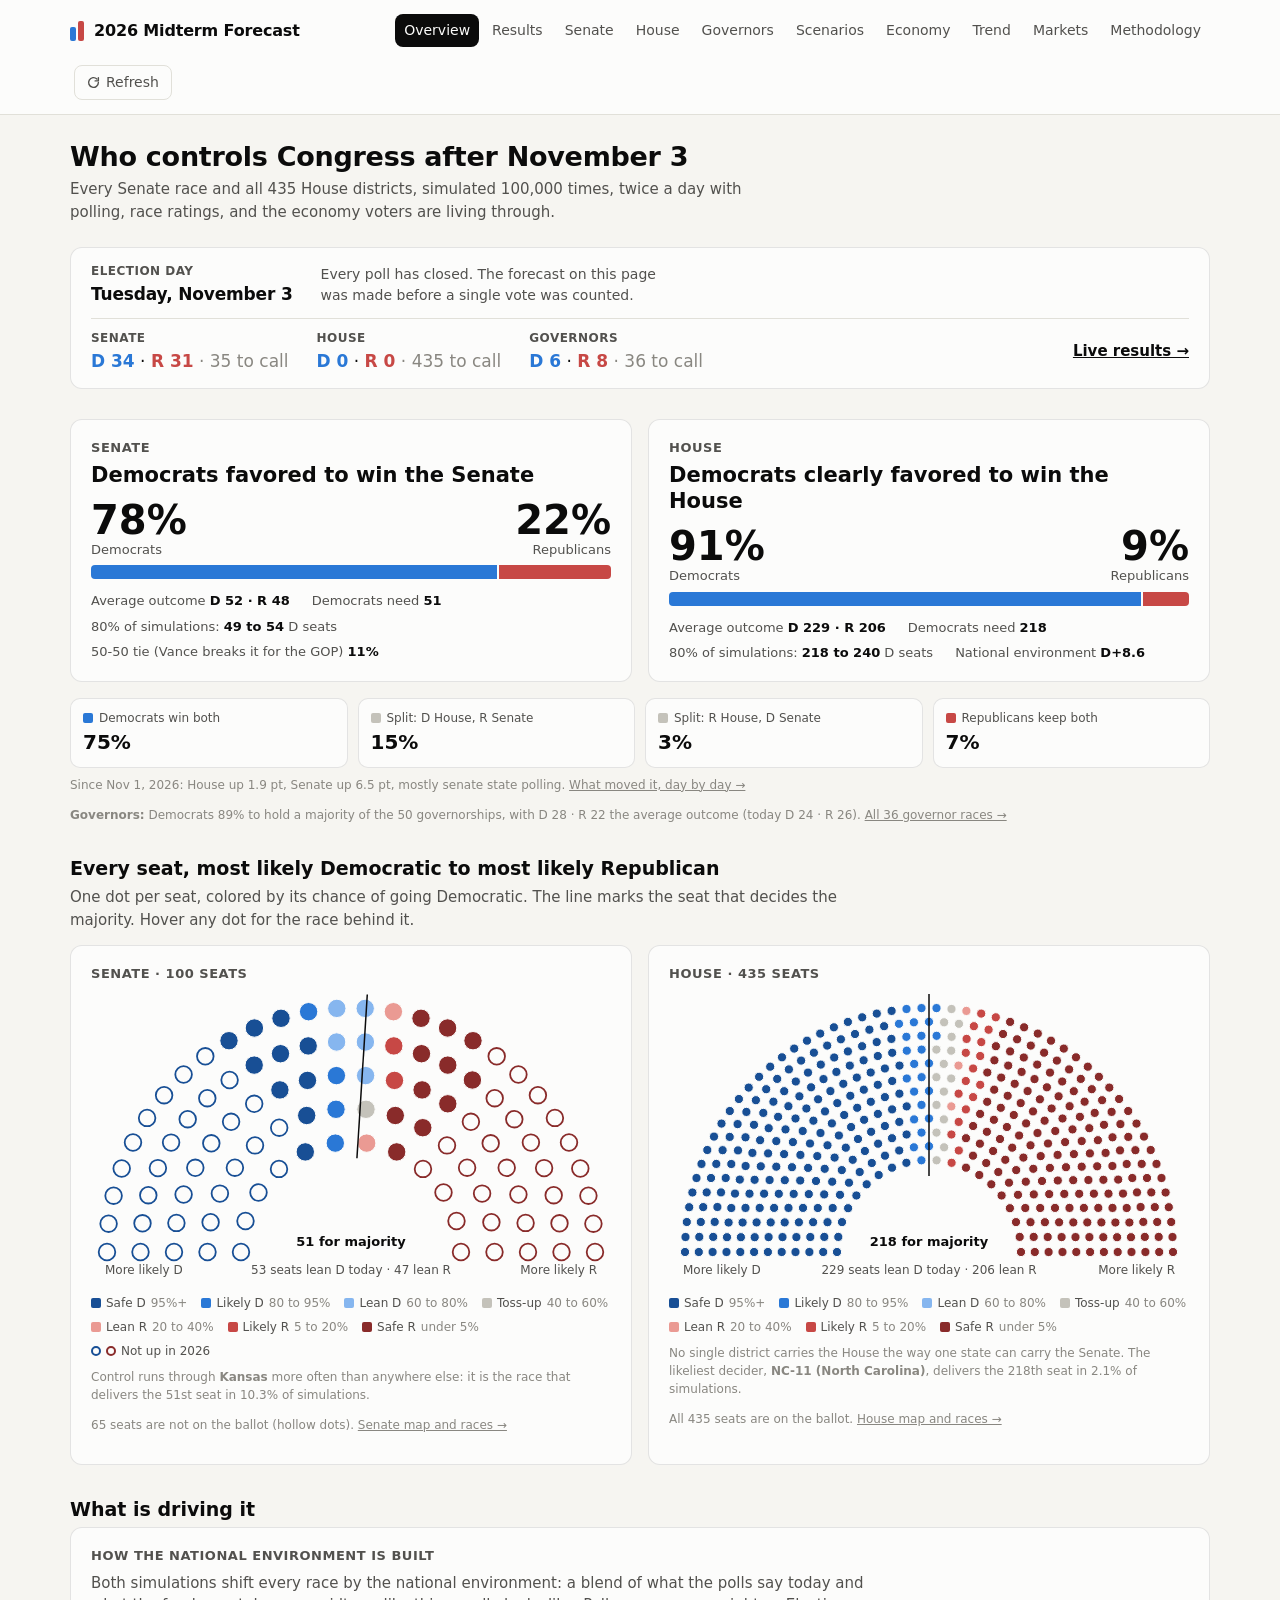
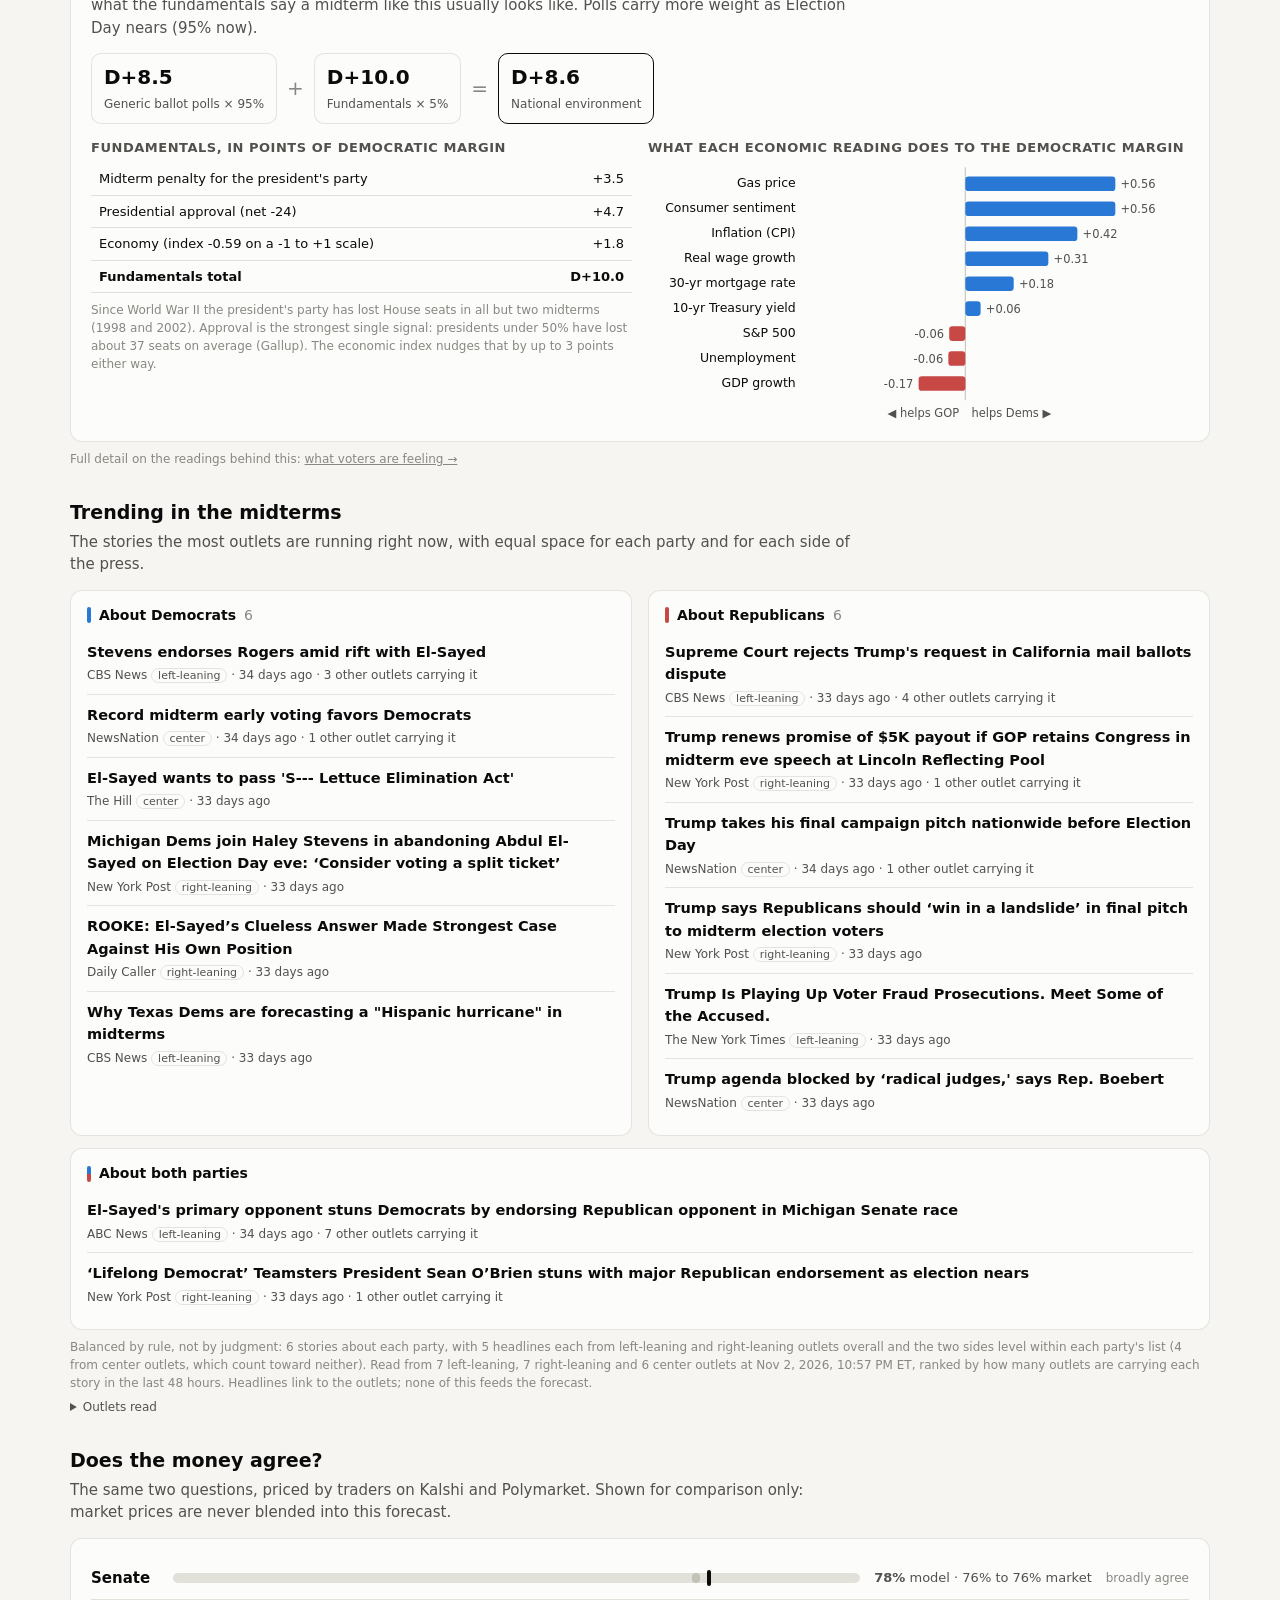
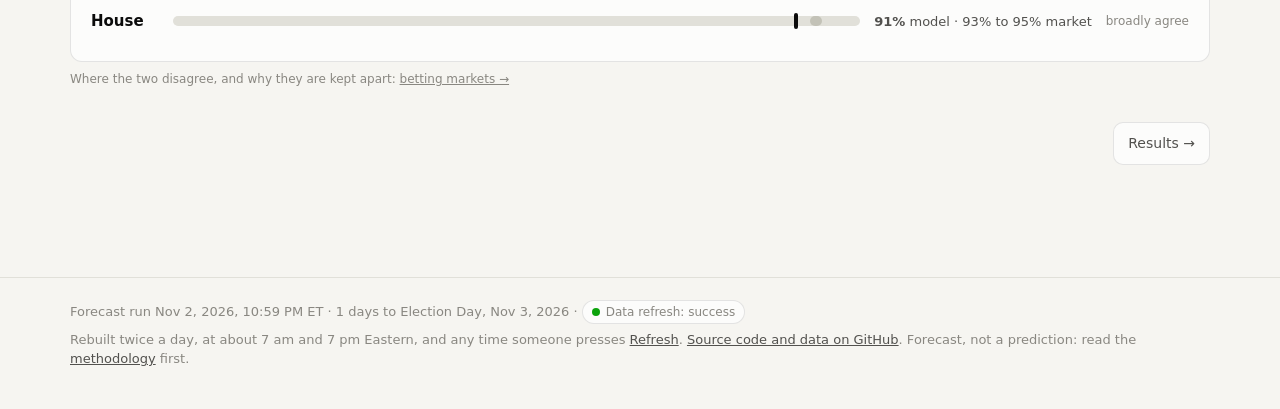
==== commit c1130a94: "Forecast update: 2026-11-03 03:59 UTC" ====
--- a/site/index.html
+++ b/site/index.html
@@ -110,7 +110,7 @@
 
 <script src="assets/app.js?v=6482eff1"></script>
 <script>
-const PAGE_DATA = {"site":{"timestamp":"2026-11-02T20:48:21.010502+00:00","status":"success"},"senate":{"dem_control_prob":0.7347,"tie_prob":0.1239,"mean_dem_seats":51.68,"mean_rep_seats":47.99,"not_up":{"D":34,"R":31,"note":"65 seats not up in 2026: 34 in the Democratic caucus (incl. King and Sanders), 31 Republican."},"percentiles":{"5":48,"10":49,"25":50,"50":52,"75":53,"90":54,"95":55},"histogram":{"39":1e-05,"40":2e-05,"41":0.0001,"42":0.00014,"43":0.00042,"44":0.00109,"45":0.00302,"46":0.00699,"47":0.01733,"48":0.03815,"49":0.07412,"50":0.12391,"51":0.17587,"52":0.19843,"53":0.17418,"54":0.11475,"55":0.05208,"56":0.01586,"57":0.00291,"58":0.0005,"59":7e-05,"60":2e-05,"61":1e-05,"62":1e-05,"63":1e-05},"seats":[{"seat_id":"AK-2026","state":"AK","held_by":"R","rating":"tossup","lean":"R","dem_candidate":"Mary Peltola","rep_candidate":"Dan S. Sullivan","incumbent":"Dan S. Sullivan","notes":"Top-four ballot: 3 Republicans advanced; Dan S. Sullivan is the incumbent","challenger_caucus":null,"atmospherics_adj":0.0,"polling":{"weight":0.847,"poll_margin":2.1,"n_used":5,"rating_margin":-1.83},"expected_margin":1.5,"dem_win_prob":0.5992,"tipping_prob":0.0974,"rating_prob":0.3778,"poll_prob":0.6395},{"seat_id":"AL-2026","state":"AL","held_by":"R","rating":"solid","lean":"R","dem_candidate":"Everett Wess","rep_candidate":"Barry Moore","incumbent":null,"notes":"Open: Tommy Tuberville not on the ballot","challenger_caucus":null,"atmospherics_adj":0.0,"polling":null,"expected_margin":-26.33,"dem_win_prob":0.0014,"tipping_prob":0.0002,"rating_prob":0.0014,"poll_prob":null},{"seat_id":"AR-2026","state":"AR","held_by":"R","rating":"solid","lean":"R","dem_candidate":"Hallie Shoffner","rep_candidate":"Tom Cotton","incumbent":"Tom Cotton","notes":"","challenger_caucus":null,"atmospherics_adj":0.0,"polling":null,"expected_margin":-26.33,"dem_win_prob":0.0011,"tipping_prob":0.0003,"rating_prob":0.0014,"poll_prob":null},{"seat_id":"CO-2026","state":"CO","held_by":"D","rating":"solid","lean":"D","dem_candidate":"John Hickenlooper","rep_candidate":"Mark Baisley","incumbent":"John Hickenlooper","notes":"","challenger_caucus":null,"atmospherics_adj":0.0,"polling":null,"expected_margin":25.67,"dem_win_prob":0.9981,"tipping_prob":0.0014,"rating_prob":0.9982,"poll_prob":null},{"seat_id":"DE-2026","state":"DE","held_by":"D","rating":"solid","lean":"D","dem_candidate":"Chris Coons","rep_candidate":"Michael Katz","incumbent":"Chris Coons","notes":"","challenger_caucus":null,"atmospherics_adj":0.0,"polling":null,"expected_margin":25.67,"dem_win_prob":0.9986,"tipping_prob":0.0009,"rating_prob":0.9982,"poll_prob":null},{"seat_id":"FL-2026-special","state":"FL","held_by":"R","rating":"likely","lean":"R","dem_candidate":"Angie Nixon","rep_candidate":"Ashley Moody","incumbent":"Ashley Moody","notes":"Special election","challenger_caucus":null,"atmospherics_adj":0.0,"polling":{"weight":0.847,"poll_margin":-6.0,"n_used":25,"rating_margin":-12.83},"expected_margin":-7.04,"dem_win_prob":0.1117,"tipping_prob":0.0256,"rating_prob":0.0146,"poll_prob":0.1538},{"seat_id":"GA-2026","state":"GA","held_by":"D","rating":"likely","lean":"D","dem_candidate":"Jon Ossoff","rep_candidate":"Mike Collins","incumbent":"Jon Ossoff","notes":"","challenger_caucus":null,"atmospherics_adj":0.0,"polling":{"weight":0.847,"poll_margin":8.8,"n_used":14,"rating_margin":12.17},"expected_margin":9.32,"dem_win_prob":0.945,"tipping_prob":0.0379,"rating_prob":0.9807,"poll_prob":0.9327},{"seat_id":"IA-2026","state":"IA","held_by":"R","rating":"tossup","lean":"R","dem_candidate":"Josh Turek","rep_candidate":"Ashley Hinson","incumbent":null,"notes":"Open: Joni Ernst not on the ballot","challenger_caucus":null,"atmospherics_adj":-0.02,"polling":{"weight":0.847,"poll_margin":0.3,"n_used":28,"rating_margin":-1.83},"expected_margin":-0.33,"dem_win_prob":0.4777,"tipping_prob":0.0921,"rating_prob":0.3778,"poll_prob":0.5203},{"seat_id":"ID-2026","state":"ID","held_by":"R","rating":"solid","lean":"R","dem_candidate":"Todd Achilles (I)","rep_candidate":"Jim Risch","incumbent":"Jim Risch","notes":"The Democratic nominee withdrew; the challenger is independent Todd Achilles","challenger_caucus":"independent","atmospherics_adj":0.0,"polling":null,"expected_margin":-26.33,"dem_win_prob":0.0012,"tipping_prob":0.0,"rating_prob":0.0014,"poll_prob":null},{"seat_id":"IL-2026","state":"IL","held_by":"D","rating":"solid","lean":"D","dem_candidate":"Juliana Stratton","rep_candidate":"Don Tracy","incumbent":null,"notes":"Open: Dick Durbin not on the ballot","challenger_caucus":null,"atmospherics_adj":0.0,"polling":null,"expected_margin":25.67,"dem_win_prob":0.9982,"tipping_prob":0.0014,"rating_prob":0.9982,"poll_prob":null},{"seat_id":"KS-2026","state":"KS","held_by":"R","rating":"tossup","lean":"R","dem_candidate":"Adam Hamilton","rep_candidate":"Roger Marshall","incumbent":"Roger Marshall","notes":"","challenger_caucus":null,"atmospherics_adj":-0.01,"polling":{"weight":0.847,"poll_margin":3.1,"n_used":14,"rating_margin":-1.83},"expected_margin":2.2,"dem_win_prob":0.6493,"tipping_prob":0.1056,"rating_prob":0.3778,"poll_prob":0.7009},{"seat_id":"KY-2026","state":"KY","held_by":"R","rating":"solid","lean":"R","dem_candidate":"Charles Booker","rep_candidate":"Andy Barr","incumbent":null,"notes":"Open: Mitch McConnell not on the ballot","challenger_caucus":null,"atmospherics_adj":0.0,"polling":null,"expected_margin":-26.33,"dem_win_prob":0.0016,"tipping_prob":0.0002,"rating_prob":0.0014,"poll_prob":null},{"seat_id":"LA-2026","state":"LA","held_by":"R","rating":"solid","lean":"R","dem_candidate":"Jamie Davis","rep_candidate":"Julia Letlow","incumbent":null,"notes":"Open: Bill Cassidy not on the ballot","challenger_caucus":null,"atmospherics_adj":0.0,"polling":null,"expected_margin":-26.33,"dem_win_prob":0.0013,"tipping_prob":0.0002,"rating_prob":0.0014,"poll_prob":null},{"seat_id":"MA-2026","state":"MA","held_by":"D","rating":"solid","lean":"D","dem_candidate":"Ed Markey","rep_candidate":"John Deaton","incumbent":"Ed Markey","notes":"","challenger_caucus":null,"atmospherics_adj":0.0,"polling":null,"expected_margin":25.67,"dem_win_prob":0.9982,"tipping_prob":0.0013,"rating_prob":0.9982,"poll_prob":null},{"seat_id":"ME-2026","state":"ME","held_by":"R","rating":"tossup","lean":"R","dem_candidate":"Troy Jackson","rep_candidate":"Susan Collins","incumbent":"Susan Collins","notes":"","challenger_caucus":null,"atmospherics_adj":0.0,"polling":{"weight":0.847,"poll_margin":3.2,"n_used":28,"rating_margin":-1.83},"expected_margin":2.43,"dem_win_prob":0.6605,"tipping_prob":0.1023,"rating_prob":0.3778,"poll_prob":0.7068},{"seat_id":"MI-2026","state":"MI","held_by":"D","rating":"tossup","lean":"D","dem_candidate":"Abdul El-Sayed","rep_candidate":"Mike Rogers","incumbent":null,"notes":"Open: Gary Peters not on the ballot","challenger_caucus":null,"atmospherics_adj":-0.01,"polling":{"weight":0.847,"poll_margin":4.6,"n_used":48,"rating_margin":1.17},"expected_margin":3.93,"dem_win_prob":0.752,"tipping_prob":0.0977,"rating_prob":0.5788,"poll_prob":0.7829},{"seat_id":"MN-2026","state":"MN","held_by":"D","rating":"lean","lean":"D","dem_candidate":"Peggy Flanagan","rep_candidate":"Michele Tafoya","incumbent":null,"notes":"Open: Tina Smith not on the ballot","challenger_caucus":null,"atmospherics_adj":0.0,"polling":{"weight":0.847,"poll_margin":6.0,"n_used":18,"rating_margin":8.17},"expected_margin":6.33,"dem_win_prob":0.8643,"tipping_prob":0.0707,"rating_prob":0.9176,"poll_prob":0.8462},{"seat_id":"MS-2026","state":"MS","held_by":"R","rating":"likely","lean":"R","dem_candidate":"Scott Colom","rep_candidate":"Cindy Hyde-Smith","incumbent":"Cindy Hyde-Smith","notes":"","challenger_caucus":null,"atmospherics_adj":0.0,"polling":{"weight":0.424,"poll_margin":-5.6,"n_used":2,"rating_margin":-12.83},"expected_margin":-9.77,"dem_win_prob":0.0635,"tipping_prob":0.0131,"rating_prob":0.0146,"poll_prob":0.1705},{"seat_id":"MT-2026","state":"MT","held_by":"R","rating":"solid","lean":"R","dem_candidate":"Seth Bodnar (I)","rep_candidate":"Kurt Alme","incumbent":null,"notes":"The main challenger is independent Seth Bodnar; Democrat Alani Bankhead is also on the ballot; Open: Steve Daines not on the ballot","challenger_caucus":"independent","atmospherics_adj":0.0,"polling":null,"expected_margin":-26.33,"dem_win_prob":0.0014,"tipping_prob":0.0,"rating_prob":0.0014,"poll_prob":null},{"seat_id":"NC-2026","state":"NC","held_by":"R","rating":"likely","lean":"D","dem_candidate":"Roy Cooper","rep_candidate":"Michael Whatley","incumbent":null,"notes":"Open: Thom Tillis not on the ballot","challenger_caucus":null,"atmospherics_adj":0.0,"polling":{"weight":0.847,"poll_margin":11.0,"n_used":29,"rating_margin":12.17},"expected_margin":11.18,"dem_win_prob":0.9737,"tipping_prob":0.0211,"rating_prob":0.9807,"poll_prob":0.9693},{"seat_id":"NE-2026","state":"NE","held_by":"R","rating":"lean","lean":"R","dem_candidate":"Dan Osborn (I)","rep_candidate":"Pete Ricketts","incumbent":"Pete Ricketts","notes":"Challenger is independent Dan Osborn, who says he would not caucus with either party","challenger_caucus":"independent","atmospherics_adj":0.0,"polling":{"weight":0.847,"poll_margin":-1.4,"n_used":13,"rating_margin":-8.83},"expected_margin":-2.54,"dem_win_prob":0.3282,"tipping_prob":0.0,"rating_prob":0.0666,"poll_prob":0.4059},{"seat_id":"NH-2026","state":"NH","held_by":"D","rating":"lean","lean":"D","dem_candidate":"Chris Pappas","rep_candidate":"John E. Sununu","incumbent":null,"notes":"Open: Jeanne Shaheen not on the ballot","challenger_caucus":null,"atmospherics_adj":-0.03,"polling":{"weight":0.847,"poll_margin":7.8,"n_used":17,"rating_margin":8.17},"expected_margin":7.41,"dem_win_prob":0.9001,"tipping_prob":0.0582,"rating_prob":0.9176,"poll_prob":0.9076},{"seat_id":"NJ-2026","state":"NJ","held_by":"D","rating":"solid","lean":"D","dem_candidate":"Cory Booker","rep_candidate":"Justin Murphy","incumbent":"Cory Booker","notes":"","challenger_caucus":null,"atmospherics_adj":0.0,"polling":null,"expected_margin":25.67,"dem_win_prob":0.9981,"tipping_prob":0.0014,"rating_prob":0.9982,"poll_prob":null},{"seat_id":"NM-2026","state":"NM","held_by":"D","rating":"solid","lean":"D","dem_candidate":"Ben Ray Luj\u00e1n","rep_candidate":"Larry Marker","incumbent":"Ben Ray Luj\u00e1n","notes":"","challenger_caucus":null,"atmospherics_adj":0.0,"polling":null,"expected_margin":25.67,"dem_win_prob":0.9976,"tipping_prob":0.0016,"rating_prob":0.9982,"poll_prob":null},{"seat_id":"OH-2026-special","state":"OH","held_by":"R","rating":"tossup","lean":"R","dem_candidate":"Sherrod Brown","rep_candidate":"Jon Husted","incumbent":null,"notes":"Special election","challenger_caucus":null,"atmospherics_adj":0.05,"polling":{"weight":0.847,"poll_margin":2.8,"n_used":31,"rating_margin":-1.83},"expected_margin":2.84,"dem_win_prob":0.6893,"tipping_prob":0.1021,"rating_prob":0.3778,"poll_prob":0.683},{"seat_id":"OK-2026","state":"OK","held_by":"R","rating":"solid","lean":"R","dem_candidate":"N'Kiyla Jasmine Thomas","rep_candidate":"Kevin Hern","incumbent":null,"notes":"Open: Alan Armstrong not on the ballot","challenger_caucus":null,"atmospherics_adj":0.0,"polling":null,"expected_margin":-26.33,"dem_win_prob":0.0013,"tipping_prob":0.0002,"rating_prob":0.0014,"poll_prob":null},{"seat_id":"OR-2026","state":"OR","held_by":"D","rating":"solid","lean":"D","dem_candidate":"Jeff Merkley","rep_candidate":"David Brock Smith","incumbent":"Jeff Merkley","notes":"","challenger_caucus":null,"atmospherics_adj":0.0,"polling":null,"expected_margin":25.67,"dem_win_prob":0.9982,"tipping_prob":0.0011,"rating_prob":0.9982,"poll_prob":null},{"seat_id":"RI-2026","state":"RI","held_by":"D","rating":"solid","lean":"D","dem_candidate":"Jack Reed","rep_candidate":"Raymond McKay","incumbent":"Jack Reed","notes":"","challenger_caucus":null,"atmospherics_adj":0.0,"polling":null,"expected_margin":25.67,"dem_win_prob":0.9982,"tipping_prob":0.0011,"rating_prob":0.9982,"poll_prob":null},{"seat_id":"SC-2026","state":"SC","held_by":"R","rating":"lean","lean":"R","dem_candidate":"Annie Andrews","rep_candidate":"Darline Graham","incumbent":"Darline Graham","notes":"","challenger_caucus":null,"atmospherics_adj":0.0,"polling":{"weight":0.847,"poll_margin":-1.7,"n_used":14,"rating_margin":-8.83},"expected_margin":-2.79,"dem_win_prob":0.314,"tipping_prob":0.0688,"rating_prob":0.0666,"poll_prob":0.3863},{"seat_id":"SD-2026","state":"SD","held_by":"R","rating":"solid","lean":"R","dem_candidate":"Brian Bengs (I)","rep_candidate":"Mike Rounds","incumbent":"Mike Rounds","notes":"The Democratic nominee withdrew; the challenger is independent Brian Bengs","challenger_caucus":"independent","atmospherics_adj":0.0,"polling":null,"expected_margin":-26.33,"dem_win_prob":0.0014,"tipping_prob":0.0,"rating_prob":0.0014,"poll_prob":null},{"seat_id":"TN-2026","state":"TN","held_by":"R","rating":"solid","lean":"R","dem_candidate":"Marquita Bradshaw","rep_candidate":"Bill Hagerty","incumbent":"Bill Hagerty","notes":"","challenger_caucus":null,"atmospherics_adj":0.0,"polling":null,"expected_margin":-26.33,"dem_win_prob":0.0015,"tipping_prob":0.0002,"rating_prob":0.0014,"poll_prob":null},{"seat_id":"TX-2026","state":"TX","held_by":"R","rating":"tossup","lean":"R","dem_candidate":"James Talarico","rep_candidate":"Ken Paxton","incumbent":null,"notes":"Open: John Cornyn not on the ballot","challenger_caucus":null,"atmospherics_adj":0.02,"polling":{"weight":0.847,"poll_margin":3.4,"n_used":55,"rating_margin":-1.83},"expected_margin":2.9,"dem_win_prob":0.6829,"tipping_prob":0.0938,"rating_prob":0.3778,"poll_prob":0.7184},{"seat_id":"VA-2026","state":"VA","held_by":"D","rating":"solid","lean":"D","dem_candidate":"Mark Warner","rep_candidate":"Bert Mizusawa","incumbent":"Mark Warner","notes":"","challenger_caucus":null,"atmospherics_adj":0.0,"polling":null,"expected_margin":25.67,"dem_win_prob":0.9981,"tipping_prob":0.0012,"rating_prob":0.9982,"poll_prob":null},{"seat_id":"WV-2026","state":"WV","held_by":"R","rating":"solid","lean":"R","dem_candidate":"Rachel Fetty Anderson","rep_candidate":"Shelley Moore Capito","incumbent":"Shelley Moore Capito","notes":"","challenger_caucus":null,"atmospherics_adj":0.0,"polling":null,"expected_margin":-26.33,"dem_win_prob":0.0022,"tipping_prob":0.0005,"rating_prob":0.0014,"poll_prob":null},{"seat_id":"WY-2026","state":"WY","held_by":"R","rating":"solid","lean":"R","dem_candidate":"James W. Byrd","rep_candidate":"Harriet Hageman","incumbent":null,"notes":"Open: Cynthia Lummis not on the ballot","challenger_caucus":null,"atmospherics_adj":0.0,"polling":null,"expected_margin":-26.33,"dem_win_prob":0.0015,"tipping_prob":0.0003,"rating_prob":0.0014,"poll_prob":null}],"ratings_as_of":"2026-11-02","ratings_source":"Cook Political Report Senate ratings of Oct 30, 2026, via Wikipedia (revision 1383457477, 2026-11-02)"},"house":{"dem_control_prob":0.8804,"mean_dem_seats":227.63,"majority":218,"percentiles":{"5":211,"10":216,"25":223,"50":228,"75":233,"90":239,"95":242},"histogram":{"150":2e-05,"152":2e-05,"153":3e-05,"154":3e-05,"155":3e-05,"157":3e-05,"158":7e-05,"159":3e-05,"161":5e-05,"162":4e-05,"163":2e-05,"164":5e-05,"165":8e-05,"166":6e-05,"167":3e-05,"168":8e-05,"169":4e-05,"170":8e-05,"171":9e-05,"172":0.00011,"173":9e-05,"174":0.00011,"175":0.00012,"176":0.00018,"177":8e-05,"178":0.00019,"179":0.0002,"180":0.00014,"181":0.00026,"182":0.00024,"183":0.00022,"184":0.00021,"185":0.00015,"186":0.0003,"187":0.00026,"188":0.00034,"189":0.0004,"190":0.00037,"191":0.0006,"192":0.00059,"193":0.00041,"194":0.00059,"195":0.0007,"196":0.00072,"197":0.00103,"198":0.00106,"199":0.00118,"200":0.00155,"201":0.00146,"202":0.00198,"203":0.00208,"204":0.0023,"205":0.00234,"206":0.0032,"207":0.00359,"208":0.00392,"209":0.00501,"210":0.00548,"211":0.00603,"212":0.00709,"213":0.00913,"214":0.01013,"215":0.01182,"216":0.01451,"217":0.01598,"218":0.01929,"219":0.02347,"220":0.02589,"221":0.02877,"222":0.03156,"223":0.03647,"224":0.04079,"225":0.04506,"226":0.0475,"227":0.04872,"228":0.05016,"229":0.05077,"230":0.04993,"231":0.04776,"232":0.04451,"233":0.04215,"234":0.03713,"235":0.03431,"236":0.02831,"237":0.0257,"238":0.02038,"239":0.01748,"240":0.01451,"241":0.01165,"242":0.00989,"243":0.00785,"244":0.00735,"245":0.00519,"246":0.00447,"247":0.00373,"248":0.00317,"249":0.00239,"250":0.00229,"251":0.002,"252":0.00135,"253":0.00114,"254":0.00105,"255":0.00087,"256":0.00067,"257":0.0006,"258":0.00042,"259":0.00041,"260":0.00046,"261":0.00034,"262":0.00024,"263":0.00028,"264":0.00022,"265":0.00026,"266":0.00015,"267":0.00014,"268":0.00011,"269":0.00011,"270":0.00012,"271":0.00013,"272":5e-05,"273":3e-05,"274":7e-05,"275":2e-05,"276":3e-05,"277":8e-05,"278":9e-05,"279":4e-05,"280":1e-05,"281":4e-05,"282":4e-05,"283":2e-05,"284":1e-05,"287":1e-05,"289":2e-05},"district_probs":{"AK-AL":0.086,"AL-1":0.0,"AL-2":0.078,"AL-3":0.0,"AL-4":0.0,"AL-5":0.0,"AL-6":0.0,"AL-7":0.9994,"AR-1":0.0,"AR-2":0.0173,"AR-3":0.0,"AR-4":0.0,"AZ-1":0.8946,"AZ-2":0.0822,"AZ-3":1.0,"AZ-4":0.9676,"AZ-5":0.0003,"AZ-6":0.9024,"AZ-7":0.9999,"AZ-8":0.0009,"AZ-9":0.0,"CA-1":0.9925,"CA-2":0.9999,"CA-3":0.9859,"CA-4":0.9962,"CA-5":0.0003,"CA-6":0.9767,"CA-7":0.9924,"CA-8":1.0,"CA-9":0.9961,"CA-10":1.0,"CA-11":1.0,"CA-12":1.0,"CA-13":0.9611,"CA-14":1.0,"CA-15":1.0,"CA-16":1.0,"CA-17":1.0,"CA-18":1.0,"CA-19":1.0,"CA-20":0.0,"CA-21":0.9755,"CA-22":0.4867,"CA-23":0.0008,"CA-24":0.9999,"CA-25":0.9605,"CA-26":0.9976,"CA-27":0.9856,"CA-28":0.9999,"CA-29":1.0,"CA-30":1.0,"CA-31":0.9958,"CA-32":1.0,"CA-33":0.9925,"CA-34":1.0,"CA-35":0.9859,"CA-36":1.0,"CA-37":1.0,"CA-38":0.996,"CA-39":0.9928,"CA-40":0.0051,"CA-41":0.9977,"CA-42":0.9963,"CA-43":1.0,"CA-44":1.0,"CA-45":0.9651,"CA-46":0.999,"CA-47":0.9857,"CA-48":0.8935,"CA-49":0.9929,"CA-50":0.999,"CA-51":0.9987,"CA-52":0.9996,"CO-1":1.0,"CO-2":1.0,"CO-3":0.0246,"CO-4":0.0713,"CO-5":0.3788,"CO-6":0.9997,"CO-7":0.9977,"CO-8":0.9005,"CT-1":0.9998,"CT-2":0.9665,"CT-3":0.9973,"CT-4":1.0,"CT-5":0.945,"DE-AL":0.9977,"FL-1":0.0,"FL-2":0.0009,"FL-3":0.0003,"FL-4":0.0063,"FL-5":0.0003,"FL-6":0.0,"FL-7":0.0963,"FL-8":0.0008,"FL-9":0.076,"FL-10":0.9999,"FL-11":0.0018,"FL-12":0.0017,"FL-13":0.0896,"FL-14":0.5318,"FL-15":0.0004,"FL-16":0.0224,"FL-17":0.0002,"FL-18":0.0009,"FL-19":0.0,"FL-20":1.0,"FL-21":0.0018,"FL-22":0.5318,"FL-23":0.9987,"FL-24":1.0,"FL-25":0.8757,"FL-26":0.0016,"FL-27":0.0881,"FL-28":0.0003,"GA-1":0.0008,"GA-2":0.967,"GA-3":0.0,"GA-4":1.0,"GA-5":1.0,"GA-6":1.0,"GA-7":0.0001,"GA-8":0.0,"GA-9":0.0,"GA-10":0.0002,"GA-11":0.0001,"GA-12":0.0016,"GA-13":1.0,"GA-14":0.0,"HI-1":0.9998,"HI-2":0.9996,"IA-1":0.8579,"IA-2":0.4009,"IA-3":0.8762,"IA-4":0.0,"ID-1":0.0,"ID-2":0.0,"IL-1":1.0,"IL-2":1.0,"IL-3":1.0,"IL-4":1.0,"IL-5":1.0,"IL-6":0.947,"IL-7":1.0,"IL-8":0.9813,"IL-9":1.0,"IL-10":0.9999,"IL-11":0.9902,"IL-12":0.0,"IL-13":0.9826,"IL-14":0.9457,"IL-15":0.0,"IL-16":0.0002,"IL-17":0.9462,"IN-1":0.9701,"IN-2":0.0,"IN-3":0.0,"IN-4":0.0,"IN-5":0.0785,"IN-6":0.0,"IN-7":1.0,"IN-8":0.0,"IN-9":0.0,"KS-1":0.0,"KS-2":0.0135,"KS-3":0.9166,"KS-4":0.0001,"KY-1":0.0,"KY-2":0.0,"KY-3":0.9993,"KY-4":0.0,"KY-5":0.0,"KY-6":0.3533,"LA-1":0.0,"LA-2":1.0,"LA-3":0.0,"LA-4":0.0,"LA-5":0.0,"LA-6":0.0,"MA-1":0.9976,"MA-2":0.9999,"MA-3":0.9998,"MA-4":0.9997,"MA-5":1.0,"MA-6":0.9997,"MA-7":1.0,"MA-8":1.0,"MA-9":0.9899,"MD-1":0.0009,"MD-2":0.9992,"MD-3":0.9998,"MD-4":1.0,"MD-5":1.0,"MD-6":0.9408,"MD-7":1.0,"MD-8":1.0,"ME-1":0.9996,"ME-2":0.113,"MI-1":0.0001,"MI-2":0.0,"MI-3":0.9686,"MI-4":0.4157,"MI-5":0.0,"MI-6":0.9998,"MI-7":0.4673,"MI-8":0.9665,"MI-9":0.0,"MI-10":0.414,"MI-11":0.9988,"MI-12":1.0,"MI-13":1.0,"MN-1":0.0872,"MN-2":0.9782,"MN-3":0.9998,"MN-4":1.0,"MN-5":1.0,"MN-6":0.0003,"MN-7":0.0,"MN-8":0.0016,"MO-1":1.0,"MO-2":0.0196,"MO-3":0.0,"MO-4":0.0,"MO-5":1.0,"MO-6":0.0,"MO-7":0.0,"MO-8":0.0,"MS-1":0.0,"MS-2":0.9997,"MS-3":0.0,"MS-4":0.0,"MT-1":0.3803,"MT-2":0.0,"NC-1":0.5165,"NC-2":1.0,"NC-3":0.0206,"NC-4":1.0,"NC-5":0.015,"NC-6":0.0004,"NC-7":0.0017,"NC-8":0.0003,"NC-9":0.0167,"NC-10":0.0004,"NC-11":0.8597,"NC-12":1.0,"NC-13":0.017,"NC-14":0.0009,"ND-AL":0.0,"NE-1":0.0211,"NE-2":0.977,"NE-3":0.0,"NH-1":0.9742,"NH-2":0.9127,"NJ-1":0.9992,"NJ-2":0.027,"NJ-3":0.9802,"NJ-4":0.0,"NJ-5":0.9096,"NJ-6":0.9801,"NJ-7":0.8927,"NJ-8":1.0,"NJ-9":0.9694,"NJ-10":1.0,"NJ-11":0.9795,"NJ-12":0.9999,"NM-1":0.9935,"NM-2":0.8848,"NM-3":0.9381,"NV-1":0.9735,"NV-2":0.0818,"NV-3":0.9705,"NV-4":0.9736,"NY-1":0.0136,"NY-2":0.0039,"NY-3":0.965,"NY-4":0.9704,"NY-5":1.0,"NY-6":0.9891,"NY-7":1.0,"NY-8":1.0,"NY-9":1.0,"NY-10":1.0,"NY-11":0.0003,"NY-12":1.0,"NY-13":1.0,"NY-14":1.0,"NY-15":1.0,"NY-16":1.0,"NY-17":0.4879,"NY-18":0.9109,"NY-19":0.9667,"NY-20":0.9971,"NY-21":0.0685,"NY-22":0.9667,"NY-23":0.0002,"NY-24":0.0002,"NY-25":0.9992,"NY-26":0.9995,"OH-1":0.9647,"OH-2":0.0,"OH-3":1.0,"OH-4":0.0,"OH-5":0.0,"OH-6":0.0,"OH-7":0.3781,"OH-8":0.0008,"OH-9":0.8548,"OH-10":0.1071,"OH-11":1.0,"OH-12":0.0,"OH-13":0.9736,"OH-14":0.0003,"OH-15":0.0979,"OK-1":0.0001,"OK-2":0.0,"OK-3":0.0,"OK-4":0.0,"OK-5":0.0003,"OR-1":1.0,"OR-2":0.0001,"OR-3":1.0,"OR-4":0.9907,"OR-5":0.9694,"OR-6":0.9906,"PA-1":0.49,"PA-2":1.0,"PA-3":1.0,"PA-4":0.9974,"PA-5":1.0,"PA-6":0.9903,"PA-7":0.8946,"PA-8":0.8699,"PA-9":0.0,"PA-10":0.8786,"PA-11":0.0001,"PA-12":0.9995,"PA-13":0.0,"PA-14":0.0,"PA-15":0.0,"PA-16":0.0001,"PA-17":0.9469,"RI-1":0.9999,"RI-2":0.9698,"SC-1":0.3587,"SC-2":0.0017,"SC-3":0.0,"SC-4":0.0001,"SC-5":0.0001,"SC-6":0.9999,"SC-7":0.0001,"SD-AL":0.0,"TN-1":0.0,"TN-2":0.0,"TN-3":0.0,"TN-4":0.0002,"TN-5":0.0003,"TN-6":0.0001,"TN-7":0.0001,"TN-8":0.0002,"TN-9":0.0004,"TX-1":0.0,"TX-2":0.0002,"TX-3":0.0001,"TX-4":0.0001,"TX-5":0.0003,"TX-6":0.0001,"TX-7":0.9999,"TX-8":0.0001,"TX-9":0.0207,"TX-10":0.0004,"TX-11":0.0,"TX-12":0.0001,"TX-13":0.0,"TX-14":0.0001,"TX-15":0.3514,"TX-16":0.9996,"TX-17":0.0003,"TX-18":1.0,"TX-19":0.0,"TX-20":1.0,"TX-21":0.0004,"TX-22":0.0002,"TX-23":0.0946,"TX-24":0.0011,"TX-25":0.0002,"TX-26":0.0002,"TX-27":0.0004,"TX-28":0.9491,"TX-29":1.0,"TX-30":1.0,"TX-31":0.0001,"TX-32":0.0011,"TX-33":1.0,"TX-34":0.8644,"TX-35":0.5282,"TX-36":0.0001,"TX-37":1.0,"TX-38":0.0003,"UT-1":1.0,"UT-2":0.0,"UT-3":0.0,"UT-4":0.0,"VA-1":0.4141,"VA-2":0.899,"VA-3":1.0,"VA-4":1.0,"VA-5":0.0223,"VA-6":0.0001,"VA-7":0.9743,"VA-8":1.0,"VA-9":0.0,"VA-10":0.9903,"VA-11":1.0,"VT-AL":1.0,"WA-1":1.0,"WA-2":0.9999,"WA-3":0.8885,"WA-4":0.0003,"WA-5":0.0223,"WA-6":0.9996,"WA-7":1.0,"WA-8":0.9489,"WA-9":1.0,"WA-10":0.9987,"WI-1":0.1239,"WI-2":1.0,"WI-3":0.8749,"WI-4":1.0,"WI-5":0.0001,"WI-6":0.0011,"WI-7":0.0001,"WI-8":0.0009,"WV-1":0.0,"WV-2":0.0,"WY-AL":0.0},"district_tipping":{"AK-AL":0.0018,"AL-2":0.0015,"AZ-1":0.0174,"AZ-2":0.0017,"AZ-4":0.0054,"AZ-6":0.018,"CA-1":0.0014,"CA-3":0.0021,"CA-4":0.0008,"CA-6":0.0036,"CA-7":0.0014,"CA-9":0.0007,"CA-13":0.0076,"CA-21":0.0034,"CA-22":0.018,"CA-25":0.0056,"CA-27":0.0022,"CA-31":0.0006,"CA-33":0.0013,"CA-35":0.0023,"CA-38":0.0006,"CA-39":0.0015,"CA-42":0.0007,"CA-45":0.0067,"CA-47":0.0022,"CA-48":0.015,"CA-49":0.0013,"CO-4":0.0011,"CO-5":0.0137,"CO-8":0.0175,"CT-2":0.0049,"CT-3":0.0005,"CT-5":0.0079,"DE-AL":0.0005,"FL-7":0.002,"FL-9":0.0014,"FL-13":0.0017,"FL-14":0.02,"FL-22":0.0198,"FL-25":0.0198,"FL-27":0.0017,"GA-2":0.0054,"IA-1":0.0196,"IA-2":0.0138,"IA-3":0.0184,"IL-6":0.0078,"IL-8":0.0036,"IL-11":0.0019,"IL-13":0.0034,"IL-14":0.0079,"IL-17":0.0081,"IN-1":0.008,"IN-5":0.0018,"KS-3":0.0105,"KY-6":0.0123,"MA-1":0.0006,"MA-9":0.002,"MD-6":0.0081,"ME-2":0.0028,"MI-3":0.0058,"MI-4":0.0146,"MI-7":0.0166,"MI-8":0.0089,"MI-10":0.0147,"MN-1":0.0018,"MN-2":0.0066,"MT-1":0.0131,"NC-1":0.0194,"NC-11":0.0207,"NE-2":0.0066,"NH-1":0.0071,"NH-2":0.0114,"NJ-3":0.0035,"NJ-5":0.0107,"NJ-6":0.0037,"NJ-7":0.0171,"NJ-9":0.0065,"NJ-11":0.0036,"NM-1":0.0011,"NM-2":0.0164,"NM-3":0.0078,"NV-1":0.0063,"NV-2":0.0013,"NV-3":0.0067,"NV-4":0.0069,"NY-3":0.0079,"NY-4":0.0066,"NY-6":0.0021,"NY-17":0.0177,"NY-18":0.0105,"NY-19":0.0072,"NY-20":0.0007,"NY-21":0.0013,"NY-22":0.0057,"OH-1":0.009,"OH-7":0.0132,"OH-9":0.0202,"OH-10":0.0023,"OH-13":0.0073,"OH-15":0.0024,"OR-4":0.0019,"OR-5":0.0056,"OR-6":0.0021,"PA-1":0.0179,"PA-6":0.0018,"PA-7":0.0177,"PA-8":0.0203,"PA-10":0.0196,"PA-17":0.0078,"RI-2":0.0057,"SC-1":0.0131,"TX-15":0.0122,"TX-23":0.0018,"TX-28":0.0103,"TX-34":0.0185,"TX-35":0.0194,"VA-1":0.015,"VA-2":0.0177,"VA-7":0.0062,"VA-10":0.0021,"WA-3":0.0186,"WA-8":0.0079,"WI-1":0.0033,"WI-3":0.0192},"district_ratings":{"AK-AL":"NR","AL-1":"SR","AL-2":"NR","AL-3":"SR","AL-4":"SR","AL-5":"SR","AL-6":"SR","AL-7":"SD","AR-1":"SR","AR-2":"LR","AR-3":"SR","AR-4":"SR","AZ-1":"ND","AZ-2":"NR","AZ-3":"SD","AZ-4":"SD","AZ-5":"SR","AZ-6":"ND","AZ-7":"SD","AZ-8":"SR","AZ-9":"SR","CA-1":"SD","CA-2":"SD","CA-3":"SD","CA-4":"SD","CA-5":"SR","CA-6":"SD","CA-7":"SD","CA-8":"SD","CA-9":"SD","CA-10":"SD","CA-11":"SD","CA-12":"SD","CA-13":"LD","CA-14":"SD","CA-15":"SD","CA-16":"SD","CA-17":"SD","CA-18":"SD","CA-19":"SD","CA-20":"SR","CA-21":"SD","CA-22":"TR","CA-23":"SR","CA-24":"SD","CA-25":"SD","CA-26":"SD","CA-27":"SD","CA-28":"SD","CA-29":"SD","CA-30":"SD","CA-31":"SD","CA-32":"SD","CA-33":"SD","CA-34":"SD","CA-35":"SD","CA-36":"SD","CA-37":"SD","CA-38":"SD","CA-39":"SD","CA-40":"SR","CA-41":"SD","CA-42":"SD","CA-43":"SD","CA-44":"SD","CA-45":"LD","CA-46":"SD","CA-47":"SD","CA-48":"ND","CA-49":"SD","CA-50":"SD","CA-51":"SD","CA-52":"SD","CO-1":"SD","CO-2":"SD","CO-3":"LR","CO-4":"NR","CO-5":"TR","CO-6":"SD","CO-7":"SD","CO-8":"ND","CT-1":"SD","CT-2":"SD","CT-3":"SD","CT-4":"SD","CT-5":"SD","DE-AL":"SD","FL-1":"SR","FL-2":"SR","FL-3":"SR","FL-4":"SR","FL-5":"SR","FL-6":"SR","FL-7":"NR","FL-8":"SR","FL-9":"NR","FL-10":"SD","FL-11":"SR","FL-12":"SR","FL-13":"NR","FL-14":"TD","FL-15":"SR","FL-16":"LR","FL-17":"SR","FL-18":"SR","FL-19":"SR","FL-20":"SD","FL-21":"SR","FL-22":"TD","FL-23":"SD","FL-24":"SD","FL-25":"ND","FL-26":"SR","FL-27":"NR","FL-28":"SR","GA-1":"SR","GA-2":"SD","GA-3":"SR","GA-4":"SD","GA-5":"SD","GA-6":"SD","GA-7":"SR","GA-8":"SR","GA-9":"SR","GA-10":"SR","GA-11":"SR","GA-12":"SR","GA-13":"SD","GA-14":"SR","HI-1":"SD","HI-2":"SD","IA-1":"ND","IA-2":"TR","IA-3":"ND","IA-4":"SR","ID-1":"SR","ID-2":"SR","IL-1":"SD","IL-2":"SD","IL-3":"SD","IL-4":"SD","IL-5":"SD","IL-6":"SD","IL-7":"SD","IL-8":"SD","IL-9":"SD","IL-10":"SD","IL-11":"SD","IL-12":"SR","IL-13":"SD","IL-14":"SD","IL-15":"SR","IL-16":"SR","IL-17":"SD","IN-1":"LD","IN-2":"SR","IN-3":"SR","IN-4":"SR","IN-5":"NR","IN-6":"SR","IN-7":"SD","IN-8":"SR","IN-9":"SR","KS-1":"SR","KS-2":"LR","KS-3":"SD","KS-4":"SR","KY-1":"SR","KY-2":"SR","KY-3":"SD","KY-4":"SR","KY-5":"SR","KY-6":"TR","LA-1":"SR","LA-2":"SD","LA-3":"SR","LA-4":"SR","LA-5":"SR","LA-6":"SR","MA-1":"SD","MA-2":"SD","MA-3":"SD","MA-4":"SD","MA-5":"SD","MA-6":"SD","MA-7":"SD","MA-8":"SD","MA-9":"SD","MD-1":"SR","MD-2":"SD","MD-3":"SD","MD-4":"SD","MD-5":"SD","MD-6":"SD","MD-7":"SD","MD-8":"SD","ME-1":"SD","ME-2":"NR","MI-1":"SR","MI-2":"SR","MI-3":"SD","MI-4":"TR","MI-5":"SR","MI-6":"SD","MI-7":"TR","MI-8":"LD","MI-9":"SR","MI-10":"TR","MI-11":"SD","MI-12":"SD","MI-13":"SD","MN-1":"NR","MN-2":"LD","MN-3":"SD","MN-4":"SD","MN-5":"SD","MN-6":"SR","MN-7":"SR","MN-8":"SR","MO-1":"SD","MO-2":"LR","MO-3":"SR","MO-4":"SR","MO-5":"SD","MO-6":"SR","MO-7":"SR","MO-8":"SR","MS-1":"SR","MS-2":"SD","MS-3":"SR","MS-4":"SR","MT-1":"TR","MT-2":"SR","NC-1":"TD","NC-2":"SD","NC-3":"LR","NC-4":"SD","NC-5":"LR","NC-6":"SR","NC-7":"SR","NC-8":"SR","NC-9":"LR","NC-10":"SR","NC-11":"ND","NC-12":"SD","NC-13":"LR","NC-14":"SR","ND-AL":"SR","NE-1":"LR","NE-2":"LD","NE-3":"SR","NH-1":"LD","NH-2":"SD","NJ-1":"SD","NJ-2":"LR","NJ-3":"SD","NJ-4":"SR","NJ-5":"SD","NJ-6":"SD","NJ-7":"ND","NJ-8":"SD","NJ-9":"LD","NJ-10":"SD","NJ-11":"SD","NJ-12":"SD","NM-1":"SD","NM-2":"ND","NM-3":"SD","NV-1":"LD","NV-2":"NR","NV-3":"LD","NV-4":"LD","NY-1":"SR","NY-2":"SR","NY-3":"LD","NY-4":"LD","NY-5":"SD","NY-6":"SD","NY-7":"SD","NY-8":"SD","NY-9":"SD","NY-10":"SD","NY-11":"SR","NY-12":"SD","NY-13":"SD","NY-14":"SD","NY-15":"SD","NY-16":"SD","NY-17":"TR","NY-18":"SD","NY-19":"LD","NY-20":"SD","NY-21":"NR","NY-22":"SD","NY-23":"SR","NY-24":"SR","NY-25":"SD","NY-26":"SD","OH-1":"LD","OH-2":"SR","OH-3":"SD","OH-4":"SR","OH-5":"SR","OH-6":"SR","OH-7":"TR","OH-8":"SR","OH-9":"ND","OH-10":"NR","OH-11":"SD","OH-12":"SR","OH-13":"LD","OH-14":"SR","OH-15":"NR","OK-1":"SR","OK-2":"SR","OK-3":"SR","OK-4":"SR","OK-5":"SR","OR-1":"SD","OR-2":"SR","OR-3":"SD","OR-4":"SD","OR-5":"SD","OR-6":"SD","PA-1":"TR","PA-2":"SD","PA-3":"SD","PA-4":"SD","PA-5":"SD","PA-6":"SD","PA-7":"ND","PA-8":"ND","PA-9":"SR","PA-10":"ND","PA-11":"SR","PA-12":"SD","PA-13":"SR","PA-14":"SR","PA-15":"SR","PA-16":"SR","PA-17":"SD","RI-1":"SD","RI-2":"SD","SC-1":"TR","SC-2":"SR","SC-3":"SR","SC-4":"SR","SC-5":"SR","SC-6":"SD","SC-7":"SR","SD-AL":"SR","TN-1":"SR","TN-2":"SR","TN-3":"SR","TN-4":"SR","TN-5":"SR","TN-6":"SR","TN-7":"SR","TN-8":"SR","TN-9":"SR","TX-1":"SR","TX-2":"SR","TX-3":"SR","TX-4":"SR","TX-5":"SR","TX-6":"SR","TX-7":"SD","TX-8":"SR","TX-9":"LR","TX-10":"SR","TX-11":"SR","TX-12":"SR","TX-13":"SR","TX-14":"SR","TX-15":"TR","TX-16":"SD","TX-17":"SR","TX-18":"SD","TX-19":"SR","TX-20":"SD","TX-21":"SR","TX-22":"SR","TX-23":"NR","TX-24":"SR","TX-25":"SR","TX-26":"SR","TX-27":"SR","TX-28":"LD","TX-29":"SD","TX-30":"SD","TX-31":"SR","TX-32":"SR","TX-33":"SD","TX-34":"ND","TX-35":"TD","TX-36":"SR","TX-37":"SD","TX-38":"SR","UT-1":"SD","UT-2":"SR","UT-3":"SR","UT-4":"SR","VA-1":"TR","VA-2":"ND","VA-3":"SD","VA-4":"SD","VA-5":"LR","VA-6":"SR","VA-7":"LD","VA-8":"SD","VA-9":"SR","VA-10":"SD","VA-11":"SD","VT-AL":"SD","WA-1":"SD","WA-2":"SD","WA-3":"ND","WA-4":"SR","WA-5":"LR","WA-6":"SD","WA-7":"SD","WA-8":"SD","WA-9":"SD","WA-10":"SD","WI-1":"NR","WI-2":"SD","WI-3":"ND","WI-4":"SD","WI-5":"SR","WI-6":"SR","WI-7":"SR","WI-8":"SR","WV-1":"SR","WV-2":"SR","WY-AL":"SR"},"ratings_as_of":"2026-11-02","ratings_source":"Cook Political Report House ratings of Oct 30, 2026, via Wikipedia (revision 1383431812); unlisted seats Solid for the party the 2026 PVI favours"},"environment":{"generic_ballot":8.48,"generic_ballot_as_of":"2026-11-02","poll_weight":0.95,"fundamentals":{"midterm_baseline_pts":3.5,"approval_net":-23.7,"approval_pts":4.74,"economic_index":-0.595,"economic_pts":1.78,"economic_components":[{"id":"gas_price","label":"Gas price","score":-1.0,"weight":0.18,"contribution":-0.186},{"id":"cpi_inflation","label":"Inflation (CPI)","score":-0.75,"weight":0.18,"contribution":-0.139},{"id":"consumer_sentiment","label":"Consumer sentiment","score":-1.0,"weight":0.18,"contribution":-0.186},{"id":"real_wages","label":"Real wage growth","score":-1.0,"weight":0.1,"contribution":-0.103},{"id":"unemployment","label":"Unemployment","score":0.2,"weight":0.1,"contribution":0.021},{"id":"gdp_growth","label":"GDP growth","score":0.7,"weight":0.08,"contribution":0.058},{"id":"mortgage_rate","label":"30-yr mortgage rate","score":-0.827,"weight":0.07,"contribution":-0.06},{"id":"treasury_10y","label":"10-yr Treasury yield","score":-0.653,"weight":0.03,"contribution":-0.02},{"id":"sp500","label":"S&P 500","score":0.38,"weight":0.05,"contribution":0.02}],"prior_dem_margin":10.03},"dem_margin":8.56,"days_to_election":1,"national_error_sd":2.91},"joint":{"dem_both":0.7031,"dem_house_rep_senate":0.1772,"rep_house_dem_senate":0.0316,"rep_both":0.0881},"meta":{"AK-AL":{"state":"AK","held_by":"R","incumbent":null,"redrawn":false,"dem":"Eric Hafner","rep":"Nick Begich III"},"AL-1":{"state":"AL","held_by":"R","incumbent":null,"redrawn":true,"dem":"Clyde Jones Jr.","rep":"Jerry Carl"},"AL-2":{"state":"AL","held_by":"D","incumbent":"Shomari Figures","redrawn":true,"dem":"Shomari Figures","rep":"Rhett Marques"},"AL-3":{"state":"AL","held_by":"R","incumbent":"Mike Rogers","redrawn":true,"dem":"Lee McInnis","rep":"Mike Rogers"},"AL-4":{"state":"AL","held_by":"R","incumbent":"Robert Aderholt","redrawn":true,"dem":"Amanda Pusczek","rep":"Robert Aderholt"},"AL-5":{"state":"AL","held_by":"R","incumbent":"Dale Strong","redrawn":true,"dem":"Andrew Sneed","rep":"Dale Strong"},"AL-6":{"state":"AL","held_by":"R","incumbent":"Gary Palmer","redrawn":true,"dem":"Maurice Mercer","rep":"Gary Palmer"},"AL-7":{"state":"AL","held_by":"D","incumbent":"Terri Sewell","redrawn":true,"dem":"Terri Sewell","rep":"Ammie Akin"},"AR-1":{"state":"AR","held_by":"R","incumbent":"Rick Crawford","redrawn":false,"dem":"Terri Green","rep":"Rick Crawford"},"AR-2":{"state":"AR","held_by":"R","incumbent":"French Hill","redrawn":false,"dem":"Chris Jones","rep":"French Hill"},"AR-3":{"state":"AR","held_by":"R","incumbent":"Steve Womack","redrawn":false,"dem":"Robb Ryerse","rep":"Steve Womack"},"AR-4":{"state":"AR","held_by":"R","incumbent":"Bruce Westerman","redrawn":false,"dem":"James Russell","rep":"Bruce Westerman"},"AZ-1":{"state":"AZ","held_by":"R","incumbent":null,"redrawn":false,"dem":"Amish Shah","rep":"Jay Feely"},"AZ-2":{"state":"AZ","held_by":"R","incumbent":"Eli Crane","redrawn":false,"dem":"Jonathan Nez","rep":"Eli Crane"},"AZ-3":{"state":"AZ","held_by":"D","incumbent":"Yassamin Ansari","redrawn":false,"dem":"Yassamin Ansari","rep":null},"AZ-4":{"state":"AZ","held_by":"D","incumbent":"Greg Stanton","redrawn":false,"dem":"Greg Stanton","rep":"Zuhdi Jasser"},"AZ-5":{"state":"AZ","held_by":"R","incumbent":null,"redrawn":false,"dem":"Elizabeth Lee","rep":"Mark Lamb"},"AZ-6":{"state":"AZ","held_by":"R","incumbent":"Juan Ciscomani","redrawn":false,"dem":"JoAnna Mendoza","rep":"Juan Ciscomani"},"AZ-7":{"state":"AZ","held_by":"D","incumbent":"Adelita Grijalva","redrawn":false,"dem":"Adelita Grijalva","rep":"Daniel Butierez"},"AZ-8":{"state":"AZ","held_by":"R","incumbent":"Abraham Hamadeh","redrawn":false,"dem":"Bernadette Greene-Placentia","rep":"Abraham Hamadeh"},"AZ-9":{"state":"AZ","held_by":"R","incumbent":"Paul Gosar","redrawn":false,"dem":"Dani Sterbinsky","rep":"Paul Gosar"},"CA-1":{"state":"CA","held_by":"R","incumbent":"James Gallagher","redrawn":true,"dem":"Mike McGuire","rep":"James Gallagher"},"CA-2":{"state":"CA","held_by":"D","incumbent":"Jared Huffman","redrawn":true,"dem":"Jared Huffman","rep":"Robin Littau"},"CA-3":{"state":"CA","held_by":"D","incumbent":"Ami Bera","redrawn":true,"dem":"Ami Bera","rep":"Robb Tucker"},"CA-4":{"state":"CA","held_by":"D","incumbent":"Mike Thompson","redrawn":true,"dem":"Eric Jones, Mike Thompson","rep":null},"CA-5":{"state":"CA","held_by":"R","incumbent":"Tom McClintock","redrawn":true,"dem":"Michael Masuda","rep":"Tom McClintock"},"CA-6":{"state":"CA","held_by":"D","incumbent":"Kevin Kiley","redrawn":true,"dem":"Richard Pan","rep":null},"CA-7":{"state":"CA","held_by":"D","incumbent":"Doris Matsui","redrawn":true,"dem":"Doris Matsui, Mai Vang","rep":null},"CA-8":{"state":"CA","held_by":"D","incumbent":"John Garamendi","redrawn":true,"dem":"John Garamendi","rep":"Rudy Recile"},"CA-9":{"state":"CA","held_by":"D","incumbent":"Josh Harder","redrawn":true,"dem":"Josh Harder","rep":"John McBride"},"CA-10":{"state":"CA","held_by":"D","incumbent":"Mark DeSaulnier","redrawn":true,"dem":"Mark DeSaulnier","rep":"Jeff Frese"},"CA-11":{"state":"CA","held_by":"D","incumbent":null,"redrawn":true,"dem":"Connie Chan, Scott Wiener","rep":null},"CA-12":{"state":"CA","held_by":"D","incumbent":"Lateefah Simon","redrawn":true,"dem":"Jamie Joyce, Lateefah Simon","rep":null},"CA-13":{"state":"CA","held_by":"D","incumbent":"Adam Gray","redrawn":true,"dem":"Adam Gray","rep":"Kevin Lincoln"},"CA-14":{"state":"CA","held_by":"D","incumbent":"Aisha Wahab","redrawn":true,"dem":"Melissa Hernandez, Aisha Wahab","rep":null},"CA-15":{"state":"CA","held_by":"D","incumbent":"Kevin Mullin","redrawn":true,"dem":"Kevin Mullin","rep":"Charles Hoelter"},"CA-16":{"state":"CA","held_by":"D","incumbent":"Sam Liccardo","redrawn":true,"dem":"Sam Liccardo","rep":"Peter Soul\u00e9"},"CA-17":{"state":"CA","held_by":"D","incumbent":"Ro Khanna","redrawn":true,"dem":"Ro Khanna","rep":"Ritesh Tandon"},"CA-18":{"state":"CA","held_by":"D","incumbent":"Zoe Lofgren","redrawn":true,"dem":"Zoe Lofgren","rep":"Shane Lewis"},"CA-19":{"state":"CA","held_by":"D","incumbent":"Jimmy Panetta","redrawn":true,"dem":"Jimmy Panetta","rep":"Peter Coe Verbica"},"CA-20":{"state":"CA","held_by":"R","incumbent":"Vince Fong","redrawn":true,"dem":"Sandra Van Scotter","rep":"Vince Fong"},"CA-21":{"state":"CA","held_by":"D","incumbent":"Jim Costa","redrawn":true,"dem":"Jim Costa","rep":"Kyle Kirkland"},"CA-22":{"state":"CA","held_by":"R","incumbent":"David Valadao","redrawn":true,"dem":"Randy Villegas","rep":"David Valadao"},"CA-23":{"state":"CA","held_by":"R","incumbent":"Jay Obernolte","redrawn":true,"dem":"Tessa Lynn Hodge","rep":"Jay Obernolte"},"CA-24":{"state":"CA","held_by":"D","incumbent":"Salud Carbajal","redrawn":true,"dem":"Salud Carbajal","rep":"Bob Smith"},"CA-25":{"state":"CA","held_by":"D","incumbent":"Raul Ruiz","redrawn":true,"dem":"Raul Ruiz","rep":"Joe Males"},"CA-26":{"state":"CA","held_by":"D","incumbent":null,"redrawn":true,"dem":"Jacqui Irwin","rep":"Sam Gallucci"},"CA-27":{"state":"CA","held_by":"D","incumbent":"George T. Whitesides","redrawn":true,"dem":"George Whitesides","rep":"Jason Gibbs"},"CA-28":{"state":"CA","held_by":"D","incumbent":"Judy Chu","redrawn":true,"dem":"Judy Chu","rep":"April Verlato"},"CA-29":{"state":"CA","held_by":"D","incumbent":"Luz Rivas","redrawn":true,"dem":"Angelica Due\u00f1as, Luz Rivas","rep":null},"CA-30":{"state":"CA","held_by":"D","incumbent":"Laura Friedman","redrawn":true,"dem":"Laura Friedman","rep":"Scott Meyers"},"CA-31":{"state":"CA","held_by":"D","incumbent":"Gil Cisneros","redrawn":true,"dem":"Gil Cisneros","rep":"Eric Ching"},"CA-32":{"state":"CA","held_by":"D","incumbent":"Brad Sherman","redrawn":true,"dem":"Brad Sherman","rep":"Larry Thompson"},"CA-33":{"state":"CA","held_by":"D","incumbent":"Pete Aguilar","redrawn":true,"dem":"Pete Aguilar","rep":"Stephanie Vargas"},"CA-34":{"state":"CA","held_by":"D","incumbent":"Jimmy Gomez","redrawn":true,"dem":"Jimmy Gomez, Angela Gonzales-Torres","rep":null},"CA-35":{"state":"CA","held_by":"D","incumbent":"Norma Torres","redrawn":true,"dem":"Norma Torres","rep":"Mike Cargile"},"CA-36":{"state":"CA","held_by":"D","incumbent":"Ted Lieu","redrawn":true,"dem":"Ted Lieu","rep":"Houston Brignano"},"CA-37":{"state":"CA","held_by":"D","incumbent":"Sydney Kamlager-Dove","redrawn":true,"dem":"Sydney Kamlager-Dove, Samantha Mota","rep":null},"CA-38":{"state":"CA","held_by":"D","incumbent":null,"redrawn":true,"dem":"Hilda Solis","rep":"Pedro Casas"},"CA-39":{"state":"CA","held_by":"D","incumbent":"Mark Takano","redrawn":true,"dem":"Mark Takano","rep":"Steve Manos"},"CA-40":{"state":"CA","held_by":"R","incumbent":"Young Kim","redrawn":true,"dem":null,"rep":"Ken Calvert, Young Kim"},"CA-41":{"state":"CA","held_by":"D","incumbent":"Linda S\u00e1nchez","redrawn":true,"dem":"Linda S\u00e1nchez","rep":"Mitch Clemmons"},"CA-42":{"state":"CA","held_by":"D","incumbent":"Robert Garcia","redrawn":true,"dem":"Robert Garcia","rep":"Brian Burley"},"CA-43":{"state":"CA","held_by":"D","incumbent":"Maxine Waters","redrawn":true,"dem":"Maxine Waters","rep":"Cristian Morales"},"CA-44":{"state":"CA","held_by":"D","incumbent":"Nanette Barrag\u00e1n","redrawn":true,"dem":"Nanette Barrag\u00e1n","rep":"Genevieve Angel"},"CA-45":{"state":"CA","held_by":"D","incumbent":"Derek Tran","redrawn":true,"dem":"Derek Tran","rep":"Chuong Vo"},"CA-46":{"state":"CA","held_by":"D","incumbent":"Lou Correa","redrawn":true,"dem":"Lou Correa","rep":"David Pan"},"CA-47":{"state":"CA","held_by":"D","incumbent":"Dave Min","redrawn":true,"dem":"Dave Min","rep":"Jenny Le Roux"},"CA-48":{"state":"CA","held_by":"R","incumbent":null,"redrawn":true,"dem":"Marni von Wilpert","rep":"Jim Desmond"},"CA-49":{"state":"CA","held_by":"D","incumbent":"Mike Levin","redrawn":true,"dem":"Mike Levin","rep":"Armen Kurdian"},"CA-50":{"state":"CA","held_by":"D","incumbent":"Scott Peters","redrawn":true,"dem":"Scott Peters","rep":"Steve Cohen"},"CA-51":{"state":"CA","held_by":"D","incumbent":"Sara Jacobs","redrawn":true,"dem":"Sara Jacobs","rep":"Ricardo Cabrera"},"CA-52":{"state":"CA","held_by":"D","incumbent":"Juan Vargas","redrawn":true,"dem":"Juan Vargas","rep":"Jeff Belle"},"CO-1":{"state":"CO","held_by":"D","incumbent":null,"redrawn":false,"dem":"Melat Kiros","rep":"Christy Peterson"},"CO-2":{"state":"CO","held_by":"D","incumbent":"Joe Neguse","redrawn":false,"dem":"Joe Neguse","rep":"Kelley Dennison"},"CO-3":{"state":"CO","held_by":"R","incumbent":"Jeff Hurd","redrawn":false,"dem":"Dwayne Romero","rep":"Jeff Hurd"},"CO-4":{"state":"CO","held_by":"R","incumbent":"Lauren Boebert","redrawn":false,"dem":"Eileen Laubacher","rep":"Lauren Boebert"},"CO-5":{"state":"CO","held_by":"R","incumbent":"Jeff Crank","redrawn":false,"dem":"Jessica Killin","rep":"Jeff Crank"},"CO-6":{"state":"CO","held_by":"D","incumbent":"Jason Crow","redrawn":false,"dem":"Jason Crow","rep":"Jason Clark"},"CO-7":{"state":"CO","held_by":"D","incumbent":"Brittany Pettersen","redrawn":false,"dem":"Brittany Pettersen","rep":"Tim Bennett"},"CO-8":{"state":"CO","held_by":"R","incumbent":"Gabe Evans","redrawn":false,"dem":"Manny Rutinel","rep":"Gabe Evans"},"CT-1":{"state":"CT","held_by":"D","incumbent":null,"redrawn":false,"dem":"Luke Bronin","rep":"Amy Chai"},"CT-2":{"state":"CT","held_by":"D","incumbent":"Joe Courtney","redrawn":false,"dem":"Joe Courtney","rep":"George Austin"},"CT-3":{"state":"CT","held_by":"D","incumbent":"Rosa DeLauro","redrawn":false,"dem":"Rosa DeLauro","rep":"Chris Lancia"},"CT-4":{"state":"CT","held_by":"D","incumbent":"Jim Himes","redrawn":false,"dem":"Jim Himes","rep":"Michael Goldstein"},"CT-5":{"state":"CT","held_by":"D","incumbent":"Jahana Hayes","redrawn":false,"dem":"Jahana Hayes","rep":"Chris Shea"},"DE-AL":{"state":"DE","held_by":"D","incumbent":"Sarah McBride","redrawn":false,"dem":"Sarah McBride","rep":"Joseph Arminio"},"FL-1":{"state":"FL","held_by":"R","incumbent":"Jimmy Patronis","redrawn":true,"dem":"Gay Valimont","rep":"Jimmy Patronis"},"FL-2":{"state":"FL","held_by":"R","incumbent":null,"redrawn":true,"dem":"Amanda Green","rep":"Austin Rogers"},"FL-3":{"state":"FL","held_by":"R","incumbent":"Kat Cammack","redrawn":true,"dem":"Seth Harp","rep":"Kat Cammack"},"FL-4":{"state":"FL","held_by":"R","incumbent":"Aaron Bean","redrawn":true,"dem":"LaShonda Holloway","rep":"Aaron Bean"},"FL-5":{"state":"FL","held_by":"R","incumbent":"John Rutherford","redrawn":true,"dem":"Rachel Grage","rep":"John Rutherford"},"FL-6":{"state":"FL","held_by":"R","incumbent":"Randy Fine","redrawn":true,"dem":"Eric Yonce","rep":"Randy Fine"},"FL-7":{"state":"FL","held_by":"R","incumbent":null,"redrawn":true,"dem":"Bale Dalton","rep":"Ryan Elijah"},"FL-8":{"state":"FL","held_by":"R","incumbent":"Mike Haridopolos","redrawn":true,"dem":"Jennifer Jenkins","rep":"Mike Haridopolos"},"FL-9":{"state":"FL","held_by":"D","incumbent":"Darren Soto","redrawn":true,"dem":"Darren Soto","rep":"Dan Green"},"FL-10":{"state":"FL","held_by":"D","incumbent":"Maxwell Frost","redrawn":true,"dem":"Maxwell Frost","rep":null},"FL-11":{"state":"FL","held_by":"R","incumbent":null,"redrawn":true,"dem":"James Pericola","rep":"Joe Strada"},"FL-12":{"state":"FL","held_by":"R","incumbent":"Gus Bilirakis","redrawn":true,"dem":"Kimberly Overman","rep":"Gus Bilirakis"},"FL-13":{"state":"FL","held_by":"R","incumbent":"Anna Paulina Luna","redrawn":true,"dem":"Leela Gray","rep":"Anna Paulina Luna"},"FL-14":{"state":"FL","held_by":"D","incumbent":"Kathy Castor","redrawn":true,"dem":"Kathy Castor","rep":"Mike Beltran"},"FL-15":{"state":"FL","held_by":"R","incumbent":"Laurel Lee","redrawn":true,"dem":"Robert People","rep":"Laurel Lee"},"FL-16":{"state":"FL","held_by":"R","incumbent":null,"redrawn":true,"dem":"Kelly Kirschner","rep":"Sydney Gruters"},"FL-17":{"state":"FL","held_by":"R","incumbent":"Greg Steube","redrawn":true,"dem":"Matthew Montavon","rep":"Greg Steube"},"FL-18":{"state":"FL","held_by":"R","incumbent":"Scott Franklin","redrawn":true,"dem":"Curtis Gibson","rep":"Scott Franklin"},"FL-19":{"state":"FL","held_by":"R","incumbent":null,"redrawn":true,"dem":"Victor Arias","rep":"Jim Schwartzel"},"FL-20":{"state":"FL","held_by":"D","incumbent":null,"redrawn":true,"dem":"Debbie Wasserman Schultz","rep":"Brent Andersen"},"FL-21":{"state":"FL","held_by":"R","incumbent":"Brian Mast","redrawn":true,"dem":"James Martin","rep":"Brian Mast"},"FL-22":{"state":"FL","held_by":"D","incumbent":null,"redrawn":true,"dem":"Pia Dandiya","rep":"Casey Askar"},"FL-23":{"state":"FL","held_by":"D","incumbent":"Lois Frankel","redrawn":true,"dem":"Lois Frankel","rep":"Deborah Adeimy"},"FL-24":{"state":"FL","held_by":"D","incumbent":null,"redrawn":true,"dem":"Oliver Gilbert","rep":"Te Mayonna Brown"},"FL-25":{"state":"FL","held_by":"D","incumbent":"Jared Moskowitz","redrawn":true,"dem":"Jared Moskowitz","rep":"Scott Singer"},"FL-26":{"state":"FL","held_by":"R","incumbent":"Mario D\u00edaz-Balart","redrawn":true,"dem":"Nicole Locklin","rep":"Mario D\u00edaz-Balart"},"FL-27":{"state":"FL","held_by":"R","incumbent":"Mar\u00eda Elvira Salazar","redrawn":true,"dem":"Eliott Rodriguez","rep":"Mar\u00eda Elvira Salazar"},"FL-28":{"state":"FL","held_by":"R","incumbent":"Carlos A. Gim\u00e9nez","redrawn":true,"dem":"Phil Ehr","rep":"Carlos Gim\u00e9nez"},"GA-1":{"state":"GA","held_by":"R","incumbent":null,"redrawn":false,"dem":"Amanda Hollowell","rep":"Jim Kingston"},"GA-2":{"state":"GA","held_by":"D","incumbent":"Sanford Bishop","redrawn":false,"dem":"Sanford Bishop","rep":"Matt Day"},"GA-3":{"state":"GA","held_by":"R","incumbent":"Brian Jack","redrawn":false,"dem":"Maura Keller","rep":"Brian Jack"},"GA-4":{"state":"GA","held_by":"D","incumbent":"Hank Johnson","redrawn":false,"dem":"Hank Johnson","rep":"James Duffie"},"GA-5":{"state":"GA","held_by":"D","incumbent":"Nikema Williams","redrawn":false,"dem":"Nikema Williams","rep":"John Oscar Salvesen"},"GA-6":{"state":"GA","held_by":"D","incumbent":"Lucy McBath","redrawn":false,"dem":"Lucy McBath","rep":"Kevin Martin"},"GA-7":{"state":"GA","held_by":"R","incumbent":"Rich McCormick","redrawn":false,"dem":"Tony Kozycki","rep":"Rich McCormick"},"GA-8":{"state":"GA","held_by":"R","incumbent":"Austin Scott","redrawn":false,"dem":"Kelly Esti","rep":"Austin Scott"},"GA-9":{"state":"GA","held_by":"R","incumbent":"Andrew Clyde","redrawn":false,"dem":"Caitlyn Gegen","rep":"Andrew Clyde"},"GA-10":{"state":"GA","held_by":"R","incumbent":null,"redrawn":false,"dem":"Pam Delancy","rep":"Houston Gaines"},"GA-11":{"state":"GA","held_by":"R","incumbent":null,"redrawn":false,"dem":"Chris Harden","rep":"John Cowan"},"GA-12":{"state":"GA","held_by":"R","incumbent":"Rick Allen","redrawn":false,"dem":"Ceretta Smith","rep":"Rick Allen"},"GA-13":{"state":"GA","held_by":"D","incumbent":"Everton Blair","redrawn":false,"dem":"Jasmine Clark","rep":"Jonathan Chavez"},"GA-14":{"state":"GA","held_by":"R","incumbent":"Clay Fuller","redrawn":false,"dem":"Shawn Harris","rep":"Clay Fuller"},"HI-1":{"state":"HI","held_by":"D","incumbent":"Ed Case","redrawn":false,"dem":"Ed Case","rep":"Adriel Lam"},"HI-2":{"state":"HI","held_by":"D","incumbent":"Jill Tokuda","redrawn":false,"dem":"Jill Tokuda","rep":"Brenton Awa"},"IA-1":{"state":"IA","held_by":"R","incumbent":"Mariannette Miller-Meeks","redrawn":false,"dem":"Christina Bohannan","rep":"Mariannette Miller-Meeks"},"IA-2":{"state":"IA","held_by":"R","incumbent":null,"redrawn":false,"dem":"Lindsay James","rep":"Joe Mitchell"},"IA-3":{"state":"IA","held_by":"R","incumbent":"Zach Nunn","redrawn":false,"dem":"Sarah Trone Garriott","rep":"Zach Nunn"},"IA-4":{"state":"IA","held_by":"R","incumbent":null,"redrawn":false,"dem":"David Dawson","rep":"Chris McGowan"},"ID-1":{"state":"ID","held_by":"R","incumbent":"Russ Fulcher","redrawn":false,"dem":"Kaylee Peterson","rep":"Russ Fulcher"},"ID-2":{"state":"ID","held_by":"R","incumbent":"Mike Simpson","redrawn":false,"dem":"Ellie Gilbreath","rep":"Mike Simpson"},"IL-1":{"state":"IL","held_by":"D","incumbent":"Jonathan Jackson","redrawn":false,"dem":"Jonathan Jackson","rep":"Christian Maxwell"},"IL-2":{"state":"IL","held_by":"D","incumbent":null,"redrawn":false,"dem":"Donna Miller","rep":"Michael Noack"},"IL-3":{"state":"IL","held_by":"D","incumbent":"Delia Ramirez","redrawn":false,"dem":"Delia Ramirez","rep":"Angel Oakley"},"IL-4":{"state":"IL","held_by":"D","incumbent":null,"redrawn":false,"dem":"Patty Garcia","rep":"Lupe Castillo"},"IL-5":{"state":"IL","held_by":"D","incumbent":"Mike Quigley","redrawn":false,"dem":"Mike Quigley","rep":"Tommy Hanson"},"IL-6":{"state":"IL","held_by":"D","incumbent":"Sean Casten","redrawn":false,"dem":"Sean Casten","rep":"Niki Conforti"},"IL-7":{"state":"IL","held_by":"D","incumbent":null,"redrawn":false,"dem":"La Shawn Ford","rep":"Chad Koppie"},"IL-8":{"state":"IL","held_by":"D","incumbent":null,"redrawn":false,"dem":"Melissa Bean","rep":"Jennifer Davis"},"IL-9":{"state":"IL","held_by":"D","incumbent":null,"redrawn":false,"dem":"Daniel Biss","rep":"John Elleson"},"IL-10":{"state":"IL","held_by":"D","incumbent":"Brad Schneider","redrawn":false,"dem":"Brad Schneider","rep":"Carl Lambrecht"},"IL-11":{"state":"IL","held_by":"D","incumbent":"Bill Foster","redrawn":false,"dem":"Bill Foster","rep":"Jeff Walter"},"IL-12":{"state":"IL","held_by":"R","incumbent":"Mike Bost","redrawn":false,"dem":"Julie Fortier","rep":"Mike Bost"},"IL-13":{"state":"IL","held_by":"D","incumbent":"Nikki Budzinski","redrawn":false,"dem":"Nikki Budzinski","rep":"Jeff Wilson"},"IL-14":{"state":"IL","held_by":"D","incumbent":"Lauren Underwood","redrawn":false,"dem":"Lauren Underwood","rep":"James Marter"},"IL-15":{"state":"IL","held_by":"R","incumbent":"Mary Miller","redrawn":false,"dem":"Jennifer Todd","rep":"Mary Miller"},"IL-16":{"state":"IL","held_by":"R","incumbent":"Darin LaHood","redrawn":false,"dem":"Paul Nolley","rep":"Darin LaHood"},"IL-17":{"state":"IL","held_by":"D","incumbent":"Eric Sorensen","redrawn":false,"dem":"Eric Sorensen","rep":"Dillan Vancil"},"IN-1":{"state":"IN","held_by":"D","incumbent":"Frank J. Mrvan","redrawn":false,"dem":"Frank Mrvan","rep":"Barb Regnitz"},"IN-2":{"state":"IN","held_by":"R","incumbent":"Rudy Yakym","redrawn":false,"dem":"Jamee Decio","rep":"Rudy Yakym"},"IN-3":{"state":"IN","held_by":"R","incumbent":"Marlin Stutzman","redrawn":false,"dem":"Kelly Thompson","rep":"Marlin Stutzman"},"IN-4":{"state":"IN","held_by":"R","incumbent":"Jim Baird","redrawn":false,"dem":"Drew Cox","rep":"Jim Baird"},"IN-5":{"state":"IN","held_by":"R","incumbent":"Victoria Spartz","redrawn":false,"dem":"J. D. Ford","rep":"Victoria Spartz"},"IN-6":{"state":"IN","held_by":"R","incumbent":"Jefferson Shreve","redrawn":false,"dem":"Cinde Wirth","rep":"Jefferson Shreve"},"IN-7":{"state":"IN","held_by":"D","incumbent":"Andr\u00e9 Carson","redrawn":false,"dem":"Andr\u00e9 Carson","rep":"Patrick McAuley"},"IN-8":{"state":"IN","held_by":"R","incumbent":"Mark Messmer","redrawn":false,"dem":"Mary Allen","rep":"Mark Messmer"},"IN-9":{"state":"IN","held_by":"R","incumbent":"Erin Houchin","redrawn":false,"dem":"Brad Meyer","rep":"Erin Houchin"},"KS-1":{"state":"KS","held_by":"R","incumbent":"Tracey Mann","redrawn":false,"dem":"Lauren Reinhold","rep":"Tracey Mann"},"KS-2":{"state":"KS","held_by":"R","incumbent":"Derek Schmidt","redrawn":false,"dem":"Don Coover","rep":"Derek Schmidt"},"KS-3":{"state":"KS","held_by":"D","incumbent":"Sharice Davids","redrawn":false,"dem":"Sharice Davids","rep":"Eric Jenkins"},"KS-4":{"state":"KS","held_by":"R","incumbent":"Ron Estes","redrawn":false,"dem":"Katy Tyndell","rep":"Ron Estes"},"KY-1":{"state":"KY","held_by":"R","incumbent":"James Comer","redrawn":false,"dem":"Drew Williams","rep":"James Comer"},"KY-2":{"state":"KY","held_by":"R","incumbent":"Brett Guthrie","redrawn":false,"dem":"Megan Wingfield","rep":"Brett Guthrie"},"KY-3":{"state":"KY","held_by":"D","incumbent":"Morgan McGarvey","redrawn":false,"dem":"Morgan McGarvey","rep":"Maria Rodriquez"},"KY-4":{"state":"KY","held_by":"R","incumbent":null,"redrawn":false,"dem":"Melissa Strange","rep":"Ed Gallrein"},"KY-5":{"state":"KY","held_by":"R","incumbent":"Hal Rogers","redrawn":false,"dem":"Ned Pillersdorf","rep":"Hal Rogers"},"KY-6":{"state":"KY","held_by":"R","incumbent":null,"redrawn":false,"dem":"Zach Dembo","rep":"Ralph Alvarado"},"LA-1":{"state":"LA","held_by":"R","incumbent":"Steve Scalise","redrawn":true,"dem":"Lauren Jewett","rep":"Randall Arrington, Steve Scalise"},"LA-2":{"state":"LA","held_by":"D","incumbent":"Troy Carter","redrawn":true,"dem":"Troy Carter, Renada Collins","rep":"Peter Williams"},"LA-3":{"state":"LA","held_by":"R","incumbent":"Clay Higgins","redrawn":true,"dem":"John Day, Priscilla Gonzalez, Tia LeBrun, Caleb Walker","rep":"Kate Cotten, Clay Higgins"},"LA-4":{"state":"LA","held_by":"R","incumbent":"Mike Johnson","redrawn":true,"dem":"Conrad Cable, Matt Gromlich","rep":"Gordon Heslop, Mike Johnson, Mike Nichols"},"LA-5":{"state":"LA","held_by":"R","incumbent":null,"redrawn":true,"dem":"Dan McKay, Patricia Moore, Antonio Wilson","rep":"Stewart Cathey Jr., Misti Cordell, Omar Dantzler, Michael Echols, Gabe Firment, Austin Magee"},"LA-6":{"state":"LA","held_by":"D","incumbent":null,"redrawn":true,"dem":"Pat Forbes, Lindsay Garcia","rep":"Monique Appeaning, Larry Davis, Rick Edmonds, Chris Johnson, Michael Mebruer, Blake Miguez, Stephen Wagley"},"MA-1":{"state":"MA","held_by":"D","incumbent":"Richard Neal","redrawn":false,"dem":"Richard Neal","rep":null},"MA-2":{"state":"MA","held_by":"D","incumbent":"Jim McGovern","redrawn":false,"dem":"Jim McGovern","rep":null},"MA-3":{"state":"MA","held_by":"D","incumbent":"Lori Trahan","redrawn":false,"dem":"Lori Trahan","rep":"Gary Grossi"},"MA-4":{"state":"MA","held_by":"D","incumbent":"Jake Auchincloss","redrawn":false,"dem":"Jake Auchincloss","rep":"Thomas Stalcup"},"MA-5":{"state":"MA","held_by":"D","incumbent":"Katherine Clark","redrawn":false,"dem":"Katherine Clark","rep":null},"MA-6":{"state":"MA","held_by":"D","incumbent":null,"redrawn":false,"dem":"Dan Koh","rep":"Micah Jones"},"MA-7":{"state":"MA","held_by":"D","incumbent":"Ayanna Pressley","redrawn":false,"dem":"Ayanna Pressley","rep":null},"MA-8":{"state":"MA","held_by":"D","incumbent":"Stephen Lynch","redrawn":false,"dem":"Stephen Lynch","rep":"Robert Burke"},"MA-9":{"state":"MA","held_by":"D","incumbent":"Bill Keating","redrawn":false,"dem":"Bill Keating","rep":"Tyler MacAllister"},"MD-1":{"state":"MD","held_by":"R","incumbent":"Andy Harris","redrawn":false,"dem":"Dan Schwartz","rep":"Andy Harris"},"MD-2":{"state":"MD","held_by":"D","incumbent":"Johnny Olszewski","redrawn":false,"dem":"Johnny Olszewski","rep":"Dave Wallace"},"MD-3":{"state":"MD","held_by":"D","incumbent":"Sarah Elfreth","redrawn":false,"dem":"Sarah Elfreth","rep":"Berney Flowers"},"MD-4":{"state":"MD","held_by":"D","incumbent":"Glenn Ivey","redrawn":false,"dem":"Glenn Ivey","rep":"George McDermott"},"MD-5":{"state":"MD","held_by":"D","incumbent":null,"redrawn":false,"dem":"Adrian Boafo","rep":"Chris Chaffee"},"MD-6":{"state":"MD","held_by":"D","incumbent":"April McClain Delaney","redrawn":false,"dem":"April McClain Delaney","rep":"Robin Ficker"},"MD-7":{"state":"MD","held_by":"D","incumbent":null,"redrawn":false,"dem":"Kweisi Mfume","rep":"Scott Collier"},"MD-8":{"state":"MD","held_by":"D","incumbent":"Jamie Raskin","redrawn":false,"dem":"Jamie Raskin","rep":"Cheryl Riley"},"ME-1":{"state":"ME","held_by":"D","incumbent":"Chellie Pingree","redrawn":false,"dem":"Chellie Pingree","rep":"Ronald Russell"},"ME-2":{"state":"ME","held_by":"D","incumbent":null,"redrawn":false,"dem":"Matthew Dunlap","rep":"Paul LePage"},"MI-1":{"state":"MI","held_by":"R","incumbent":"Jack Bergman","redrawn":false,"dem":"Callie Barr","rep":"Jack Bergman"},"MI-2":{"state":"MI","held_by":"R","incumbent":"John Moolenaar","redrawn":false,"dem":"Ben Ambrose","rep":"John Moolenaar"},"MI-3":{"state":"MI","held_by":"D","incumbent":"Hillary Scholten","redrawn":false,"dem":"Hillary Scholten","rep":"Terri DeBoer"},"MI-4":{"state":"MI","held_by":"R","incumbent":"Bill Huizenga","redrawn":false,"dem":"Sean McCann","rep":"Bill Huizenga"},"MI-5":{"state":"MI","held_by":"R","incumbent":"Tim Walberg","redrawn":false,"dem":"Christian Vukasovich","rep":"Tim Walberg"},"MI-6":{"state":"MI","held_by":"D","incumbent":"Debbie Dingell","redrawn":false,"dem":"Debbie Dingell","rep":"Heather Smiley"},"MI-7":{"state":"MI","held_by":"R","incumbent":"Tom Barrett","redrawn":false,"dem":"William Lawrence","rep":"Tom Barrett"},"MI-8":{"state":"MI","held_by":"D","incumbent":"Kristen McDonald Rivet","redrawn":false,"dem":"Kristen McDonald Rivet","rep":"Thomas Smith"},"MI-9":{"state":"MI","held_by":"R","incumbent":"Lisa McClain","redrawn":false,"dem":"Ray Pooley","rep":"Lisa McClain"},"MI-10":{"state":"MI","held_by":"R","incumbent":null,"redrawn":false,"dem":"Christina Hines","rep":"Mike Bouchard Jr."},"MI-11":{"state":"MI","held_by":"D","incumbent":null,"redrawn":false,"dem":"Jeremy Moss","rep":"Ethan Baker"},"MI-12":{"state":"MI","held_by":"D","incumbent":"Rashida Tlaib","redrawn":false,"dem":"Rashida Tlaib","rep":"James Hooper"},"MI-13":{"state":"MI","held_by":"D","incumbent":null,"redrawn":false,"dem":"Donavan McKinney","rep":"T.&nbsp;P. Nykoriak"},"MN-1":{"state":"MN","held_by":"R","incumbent":"Brad Finstad","redrawn":false,"dem":"Jake Johnson","rep":"Brad Finstad"},"MN-2":{"state":"MN","held_by":"D","incumbent":null,"redrawn":false,"dem":"Matt Little","rep":"Eric Pratt"},"MN-3":{"state":"MN","held_by":"D","incumbent":"Kelly Morrison","redrawn":false,"dem":"Kelly Morrison","rep":"Tyler Bass"},"MN-4":{"state":"MN","held_by":"D","incumbent":"Betty McCollum","redrawn":false,"dem":"Betty McCollum","rep":"Paul Wikstrom"},"MN-5":{"state":"MN","held_by":"D","incumbent":"Ilhan Omar","redrawn":false,"dem":"Ilhan Omar","rep":"John Nagel"},"MN-6":{"state":"MN","held_by":"R","incumbent":"Tom Emmer","redrawn":false,"dem":"Doug Chapin","rep":"Tom Emmer"},"MN-7":{"state":"MN","held_by":"R","incumbent":"Michelle Fischbach","redrawn":false,"dem":"Erik Osberg","rep":"Michelle Fischbach"},"MN-8":{"state":"MN","held_by":"R","incumbent":"Pete Stauber","redrawn":false,"dem":"Trina Swanson","rep":"Pete Stauber"},"MO-1":{"state":"MO","held_by":"D","incumbent":"Wesley Bell","redrawn":true,"dem":"Wesley Bell","rep":"Paul Berry"},"MO-2":{"state":"MO","held_by":"R","incumbent":"Ann Wagner","redrawn":true,"dem":"Fred Wellman","rep":"Ann Wagner"},"MO-3":{"state":"MO","held_by":"R","incumbent":"Bob Onder","redrawn":true,"dem":"Bethany Mann","rep":"Bob Onder"},"MO-4":{"state":"MO","held_by":"R","incumbent":"Mark Alford","redrawn":true,"dem":"Jordan Herrera","rep":"Mark Alford"},"MO-5":{"state":"MO","held_by":"D","incumbent":"Emanuel Cleaver","redrawn":true,"dem":"Emanuel Cleaver","rep":"Rick Brattin"},"MO-6":{"state":"MO","held_by":"R","incumbent":null,"redrawn":true,"dem":"Josh Smead","rep":"Chris Stigall"},"MO-7":{"state":"MO","held_by":"R","incumbent":"Eric Burlison","redrawn":true,"dem":"Missi Hesketh","rep":"Eric Burlison"},"MO-8":{"state":"MO","held_by":"R","incumbent":"Jason Smith","redrawn":true,"dem":"Chris Reichard","rep":"Jason Smith"},"MS-1":{"state":"MS","held_by":"R","incumbent":"Trent Kelly","redrawn":false,"dem":"Cliff Johnson","rep":"Trent Kelly"},"MS-2":{"state":"MS","held_by":"D","incumbent":"Bennie Thompson","redrawn":false,"dem":"Bennie Thompson","rep":"Ron Eller"},"MS-3":{"state":"MS","held_by":"R","incumbent":"Michael Guest","redrawn":false,"dem":"Michael Chiaradio","rep":"Michael Guest"},"MS-4":{"state":"MS","held_by":"R","incumbent":"Mike Ezell","redrawn":false,"dem":"Jeffrey Hulum III","rep":"Mike Ezell"},"MT-1":{"state":"MT","held_by":"R","incumbent":null,"redrawn":false,"dem":"Sam Forstag","rep":"Aaron Flint"},"MT-2":{"state":"MT","held_by":"R","incumbent":"Troy Downing","redrawn":false,"dem":"Brian Miller","rep":"Troy Downing"},"NC-1":{"state":"NC","held_by":"D","incumbent":"Don Davis","redrawn":true,"dem":"Don Davis","rep":"Laurie Buckhout"},"NC-2":{"state":"NC","held_by":"D","incumbent":"Deborah Ross","redrawn":true,"dem":"Deborah Ross","rep":"Eugene Douglass"},"NC-3":{"state":"NC","held_by":"R","incumbent":"Greg Murphy","redrawn":true,"dem":"Raymond Smith Jr.","rep":"Greg Murphy"},"NC-4":{"state":"NC","held_by":"D","incumbent":"Valerie Foushee","redrawn":true,"dem":"Valerie Foushee","rep":"Max Ganorkar"},"NC-5":{"state":"NC","held_by":"R","incumbent":"Virginia Foxx","redrawn":true,"dem":"Chuck Hubbard","rep":"Virginia Foxx"},"NC-6":{"state":"NC","held_by":"R","incumbent":"Addison McDowell","redrawn":true,"dem":"Cyril Jefferson","rep":"Addison McDowell"},"NC-7":{"state":"NC","held_by":"R","incumbent":"David Rouzer","redrawn":true,"dem":"Kimberly Hardy","rep":"David Rouzer"},"NC-8":{"state":"NC","held_by":"R","incumbent":"Mark Harris","redrawn":true,"dem":"Colby Watson","rep":"Mark Harris"},"NC-9":{"state":"NC","held_by":"R","incumbent":"Richard Hudson","redrawn":true,"dem":"Richard Ojeda","rep":"Richard Hudson"},"NC-10":{"state":"NC","held_by":"R","incumbent":"Pat Harrigan","redrawn":true,"dem":"Ashley Bell","rep":"Pat Harrigan"},"NC-11":{"state":"NC","held_by":"R","incumbent":"Chuck Edwards","redrawn":true,"dem":"Jamie Ager","rep":"Jennifer Balkcom"},"NC-12":{"state":"NC","held_by":"D","incumbent":"Alma Adams","redrawn":true,"dem":"Alma Adams","rep":"Jack Codiga"},"NC-13":{"state":"NC","held_by":"R","incumbent":"Brad Knott","redrawn":true,"dem":"Paul Barringer","rep":"Brad Knott"},"NC-14":{"state":"NC","held_by":"R","incumbent":"Tim Moore","redrawn":true,"dem":"Lakesha Womack","rep":"Tim Moore"},"ND-AL":{"state":"ND","held_by":"R","incumbent":"Julie Fedorchak","redrawn":false,"dem":"Trygve Hammer","rep":"Julie Fedorchak"},"NE-1":{"state":"NE","held_by":"R","incumbent":"Mike Flood","redrawn":false,"dem":"Chris Backemeyer","rep":"Mike Flood"},"NE-2":{"state":"NE","held_by":"R","incumbent":null,"redrawn":false,"dem":"Denise Powell","rep":"Brinker Harding"},"NE-3":{"state":"NE","held_by":"R","incumbent":"Adrian Smith","redrawn":false,"dem":"Becky Stille","rep":"Adrian Smith"},"NH-1":{"state":"NH","held_by":"D","incumbent":null,"redrawn":false,"dem":"Stefany Shaheen","rep":"Anthony DiLorenzo"},"NH-2":{"state":"NH","held_by":"D","incumbent":"Maggie Goodlander","redrawn":false,"dem":"Maggie Goodlander","rep":"Lily Tang Williams"},"NJ-1":{"state":"NJ","held_by":"D","incumbent":"Donald Norcross","redrawn":false,"dem":"Donald Norcross","rep":"Damon Galdo"},"NJ-2":{"state":"NJ","held_by":"R","incumbent":"Jeff Van Drew","redrawn":false,"dem":"Zack Mullock","rep":"Jeff Van Drew"},"NJ-3":{"state":"NJ","held_by":"D","incumbent":"Herb Conaway","redrawn":false,"dem":"Herb Conaway","rep":"Michael McGuire"},"NJ-4":{"state":"NJ","held_by":"R","incumbent":"Chris Smith","redrawn":false,"dem":"Rachel Peace","rep":"Chris Smith"},"NJ-5":{"state":"NJ","held_by":"D","incumbent":"Josh Gottheimer","redrawn":false,"dem":"Josh Gottheimer","rep":"Sean Kirrane"},"NJ-6":{"state":"NJ","held_by":"D","incumbent":"Frank Pallone","redrawn":false,"dem":"Frank Pallone","rep":"Hillary Herzig"},"NJ-7":{"state":"NJ","held_by":"R","incumbent":"Thomas Kean Jr.","redrawn":false,"dem":"Rebecca Bennett","rep":"Thomas Kean Jr."},"NJ-8":{"state":"NJ","held_by":"D","incumbent":"Rob Menendez","redrawn":false,"dem":"Rob Menendez","rep":null},"NJ-9":{"state":"NJ","held_by":"D","incumbent":"Nellie Pou","redrawn":false,"dem":"Nellie Pou","rep":"Rosie Pino"},"NJ-10":{"state":"NJ","held_by":"D","incumbent":"LaMonica McIver","redrawn":false,"dem":"LaMonica McIver","rep":"Carmen Bucco"},"NJ-11":{"state":"NJ","held_by":"D","incumbent":"Analilia Mejia","redrawn":false,"dem":"Analilia Mejia","rep":"Joe Hathaway"},"NJ-12":{"state":"NJ","held_by":"D","incumbent":null,"redrawn":false,"dem":"Adam Hamawy","rep":"Gregg Mele"},"NM-1":{"state":"NM","held_by":"D","incumbent":"Melanie Stansbury","redrawn":false,"dem":"Melanie Stansbury","rep":"Didi Okpareke"},"NM-2":{"state":"NM","held_by":"D","incumbent":"Gabe Vasquez","redrawn":false,"dem":"Gabe Vasquez","rep":"Greg Cunningham"},"NM-3":{"state":"NM","held_by":"D","incumbent":"Teresa Leger Fernandez","redrawn":false,"dem":"Teresa Leger Fern\u00e1ndez","rep":"Martin Zamora"},"NV-1":{"state":"NV","held_by":"D","incumbent":"Dina Titus","redrawn":false,"dem":"Dina Titus","rep":"Carrie Buck"},"NV-2":{"state":"NV","held_by":"R","incumbent":null,"redrawn":false,"dem":"Teresa Benitez-Thompson","rep":"David Flippo"},"NV-3":{"state":"NV","held_by":"D","incumbent":"Susie Lee","redrawn":false,"dem":"Susie Lee","rep":"Martin O'Donnell"},"NV-4":{"state":"NV","held_by":"D","incumbent":"Steven Horsford","redrawn":false,"dem":"Steven Horsford","rep":"Cody Whipple"},"NY-1":{"state":"NY","held_by":"R","incumbent":"Nick LaLota","redrawn":false,"dem":"Chris Gallant","rep":"Nick LaLota"},"NY-2":{"state":"NY","held_by":"R","incumbent":"Andrew Garbarino","redrawn":false,"dem":"Patrick Halpin","rep":"Andrew Garbarino"},"NY-3":{"state":"NY","held_by":"D","incumbent":"Tom Suozzi","redrawn":false,"dem":"Tom Suozzi","rep":"Mike LiPetri"},"NY-4":{"state":"NY","held_by":"D","incumbent":"Laura Gillen","redrawn":false,"dem":"Laura Gillen","rep":"Jeanine Driscoll"},"NY-5":{"state":"NY","held_by":"D","incumbent":"Gregory Meeks","redrawn":false,"dem":"Gregory Meeks","rep":"George Marsh"},"NY-6":{"state":"NY","held_by":"D","incumbent":"Grace Meng","redrawn":false,"dem":"Grace Meng","rep":"Joseph Chou"},"NY-7":{"state":"NY","held_by":"D","incumbent":null,"redrawn":false,"dem":"Claire Valdez","rep":"Melvin Rivera"},"NY-8":{"state":"NY","held_by":"D","incumbent":"Hakeem Jeffries","redrawn":false,"dem":"Hakeem Jeffries","rep":"Lewis Mizrahi"},"NY-9":{"state":"NY","held_by":"D","incumbent":"Yvette Clarke","redrawn":false,"dem":"Yvette Clarke","rep":"Joel Azumah"},"NY-10":{"state":"NY","held_by":"D","incumbent":null,"redrawn":false,"dem":"Brad Lander","rep":"Jennifer Moore"},"NY-11":{"state":"NY","held_by":"R","incumbent":"Nicole Malliotakis","redrawn":false,"dem":"Michael DeCillis","rep":"Nicole Malliotakis"},"NY-12":{"state":"NY","held_by":"D","incumbent":null,"redrawn":false,"dem":"Micah Lasher","rep":"Caroline Shinkle"},"NY-13":{"state":"NY","held_by":"D","incumbent":null,"redrawn":false,"dem":"Darializa Avila Chevalier","rep":"Jomo Williams"},"NY-14":{"state":"NY","held_by":"D","incumbent":"Alexandria Ocasio-Cortez","redrawn":false,"dem":"Alexandria Ocasio-Cortez","rep":"Diamant Hysenaj"},"NY-15":{"state":"NY","held_by":"D","incumbent":"Ritchie Torres","redrawn":false,"dem":"Ritchie Torres","rep":"Stylo Sapaskis"},"NY-16":{"state":"NY","held_by":"D","incumbent":"George Latimer","redrawn":false,"dem":"George Latimer","rep":"Joseph Cinquemani"},"NY-17":{"state":"NY","held_by":"R","incumbent":"Mike Lawler","redrawn":false,"dem":"Cait Conley","rep":"Mike Lawler"},"NY-18":{"state":"NY","held_by":"D","incumbent":"Pat Ryan","redrawn":false,"dem":"Pat Ryan","rep":"Jacqueline Auringer"},"NY-19":{"state":"NY","held_by":"D","incumbent":"Josh Riley","redrawn":false,"dem":"Josh Riley","rep":"Peter Oberacker"},"NY-20":{"state":"NY","held_by":"D","incumbent":"Paul Tonko","redrawn":false,"dem":"Paul Tonko","rep":"Ralph Ambrosio"},"NY-21":{"state":"NY","held_by":"R","incumbent":null,"redrawn":false,"dem":"Blake Gendebien","rep":"Anthony Constantino"},"NY-22":{"state":"NY","held_by":"D","incumbent":"John Mannion","redrawn":false,"dem":"John Mannion","rep":"Kailee Buller"},"NY-23":{"state":"NY","held_by":"R","incumbent":"Nick Langworthy","redrawn":false,"dem":"Aaron Gies","rep":"Nick Langworthy"},"NY-24":{"state":"NY","held_by":"R","incumbent":"Claudia Tenney","redrawn":false,"dem":"Alissa Ellman","rep":"Claudia Tenney"},"NY-25":{"state":"NY","held_by":"D","incumbent":"Joseph Morelle","redrawn":false,"dem":"Joseph Morelle","rep":"Virginia McIntyre"},"NY-26":{"state":"NY","held_by":"D","incumbent":"Tim Kennedy","redrawn":false,"dem":"Tim Kennedy","rep":"Dennis Hannon"},"OH-1":{"state":"OH","held_by":"D","incumbent":"Greg Landsman","redrawn":true,"dem":"Greg Landsman","rep":"Eric Conroy"},"OH-2":{"state":"OH","held_by":"R","incumbent":"David Taylor","redrawn":true,"dem":"Jennifer Mazzuckelli","rep":"David Taylor"},"OH-3":{"state":"OH","held_by":"D","incumbent":"Joyce Beatty","redrawn":true,"dem":"Joyce Beatty","rep":"Cleophus Dulaney"},"OH-4":{"state":"OH","held_by":"R","incumbent":"Jim Jordan","redrawn":true,"dem":"Joshua Kolasinski","rep":"Jim Jordan"},"OH-5":{"state":"OH","held_by":"R","incumbent":"Bob Latta","redrawn":true,"dem":"Brian Shaver","rep":"Bob Latta"},"OH-6":{"state":"OH","held_by":"R","incumbent":"Michael Rulli","redrawn":true,"dem":"Elizabeth Kirtley","rep":"Michael Rulli"},"OH-7":{"state":"OH","held_by":"R","incumbent":"Max Miller","redrawn":true,"dem":"Brian Poindexter","rep":"Max Miller"},"OH-8":{"state":"OH","held_by":"R","incumbent":"Warren Davidson","redrawn":true,"dem":"Vanessa Enoch","rep":"Warren Davidson"},"OH-9":{"state":"OH","held_by":"D","incumbent":"Marcy Kaptur","redrawn":true,"dem":"Marcy Kaptur","rep":"Derek Merrin"},"OH-10":{"state":"OH","held_by":"R","incumbent":"Mike Turner","redrawn":true,"dem":"Kristina Knickerbocker","rep":"Mike Turner"},"OH-11":{"state":"OH","held_by":"D","incumbent":"Shontel Brown","redrawn":true,"dem":"Shontel Brown","rep":"Mike Kirchner"},"OH-12":{"state":"OH","held_by":"R","incumbent":"Troy Balderson","redrawn":true,"dem":"Jerrad Christian","rep":"Troy Balderson"},"OH-13":{"state":"OH","held_by":"D","incumbent":"Emilia Sykes","redrawn":true,"dem":"Emilia Sykes","rep":"Carey Coleman"},"OH-14":{"state":"OH","held_by":"R","incumbent":"David Joyce","redrawn":true,"dem":"Maria Jukic","rep":"David Joyce"},"OH-15":{"state":"OH","held_by":"R","incumbent":"Mike Carey","redrawn":true,"dem":"Don Leonard","rep":"Mike Carey"},"OK-1":{"state":"OK","held_by":"R","incumbent":null,"redrawn":false,"dem":"John Croisant","rep":"Mark Tedford"},"OK-2":{"state":"OK","held_by":"R","incumbent":"Josh Brecheen","redrawn":false,"dem":"Brandon Wade","rep":"Josh Brecheen"},"OK-3":{"state":"OK","held_by":"R","incumbent":"Frank Lucas","redrawn":false,"dem":"Suzie Byrd","rep":"Frank Lucas"},"OK-4":{"state":"OK","held_by":"R","incumbent":"Tom Cole","redrawn":false,"dem":"Mitchell Jacob","rep":"Tom Cole"},"OK-5":{"state":"OK","held_by":"R","incumbent":"Stephanie Bice","redrawn":false,"dem":"Jena Nelson","rep":"Stephanie Bice"},"OR-1":{"state":"OR","held_by":"D","incumbent":"Suzanne Bonamici","redrawn":false,"dem":"Suzanne Bonamici","rep":"Barbara Kahl"},"OR-2":{"state":"OR","held_by":"R","incumbent":"Cliff Bentz","redrawn":false,"dem":"Chris Beck","rep":"Cliff Bentz"},"OR-3":{"state":"OR","held_by":"D","incumbent":"Maxine Dexter","redrawn":false,"dem":"Maxine Dexter","rep":"Loran Ayles"},"OR-4":{"state":"OR","held_by":"D","incumbent":"Val Hoyle","redrawn":false,"dem":"Val Hoyle","rep":"Monique DeSpain"},"OR-5":{"state":"OR","held_by":"D","incumbent":"Janelle Bynum","redrawn":false,"dem":"Janelle Bynum","rep":"Patti Adair"},"OR-6":{"state":"OR","held_by":"D","incumbent":"Andrea Salinas","redrawn":false,"dem":"Andrea Salinas","rep":"David Russ"},"PA-1":{"state":"PA","held_by":"R","incumbent":"Brian Fitzpatrick","redrawn":false,"dem":"Bob Harvie","rep":"Brian Fitzpatrick"},"PA-2":{"state":"PA","held_by":"D","incumbent":"Brendan Boyle","redrawn":false,"dem":"Brendan Boyle","rep":"Jessica Arriaga"},"PA-3":{"state":"PA","held_by":"D","incumbent":null,"redrawn":false,"dem":"Chris Rabb","rep":null},"PA-4":{"state":"PA","held_by":"D","incumbent":"Madeleine Dean","redrawn":false,"dem":"Madeleine Dean","rep":"Aurora Stuski"},"PA-5":{"state":"PA","held_by":"D","incumbent":"Mary Gay Scanlon","redrawn":false,"dem":"Mary Gay Scanlon","rep":"Nicholas Manganaro"},"PA-6":{"state":"PA","held_by":"D","incumbent":"Chrissy Houlahan","redrawn":false,"dem":"Chrissy Houlahan","rep":"Marty Young"},"PA-7":{"state":"PA","held_by":"R","incumbent":"Ryan Mackenzie","redrawn":false,"dem":"Bob Brooks","rep":"Ryan Mackenzie"},"PA-8":{"state":"PA","held_by":"R","incumbent":"Rob Bresnahan","redrawn":false,"dem":"Paige Cognetti","rep":"Rob Bresnahan"},"PA-9":{"state":"PA","held_by":"R","incumbent":"Dan Meuser","redrawn":false,"dem":"Rachel Wallace","rep":"Dan Meuser"},"PA-10":{"state":"PA","held_by":"R","incumbent":"Scott Perry","redrawn":false,"dem":"Janelle Stelson","rep":"Scott Perry"},"PA-11":{"state":"PA","held_by":"R","incumbent":"Lloyd Smucker","redrawn":false,"dem":"Nancy Mannion","rep":"Lloyd Smucker"},"PA-12":{"state":"PA","held_by":"D","incumbent":"Summer Lee","redrawn":false,"dem":"Summer Lee","rep":"James Hayes"},"PA-13":{"state":"PA","held_by":"R","incumbent":"John Joyce","redrawn":false,"dem":"Beth Farnham","rep":"John Joyce"},"PA-14":{"state":"PA","held_by":"R","incumbent":"Guy Reschenthaler","redrawn":false,"dem":"Alan Bradstock","rep":"Guy Reschenthaler"},"PA-15":{"state":"PA","held_by":"R","incumbent":"Glenn Thompson","redrawn":false,"dem":"Ray Bilger","rep":"Glenn Thompson"},"PA-16":{"state":"PA","held_by":"R","incumbent":"Mike Kelly","redrawn":false,"dem":"Justin Wagner","rep":"Mike Kelly"},"PA-17":{"state":"PA","held_by":"D","incumbent":"Chris Deluzio","redrawn":false,"dem":"Chris Deluzio","rep":"Tony Guy"},"RI-1":{"state":"RI","held_by":"D","incumbent":"Gabe Amo","redrawn":false,"dem":"Gabe Amo","rep":"Kellie Keenan"},"RI-2":{"state":"RI","held_by":"D","incumbent":"Seth Magaziner","redrawn":false,"dem":"Seth Magaziner","rep":"Vic Mellor"},"SC-1":{"state":"SC","held_by":"R","incumbent":null,"redrawn":false,"dem":"Nancy Lacore","rep":"Jenny Costa Honeycutt"},"SC-2":{"state":"SC","held_by":"R","incumbent":"Joe Wilson","redrawn":false,"dem":"Zyon Khalifa","rep":"Joe Wilson"},"SC-3":{"state":"SC","held_by":"R","incumbent":"Sheri Biggs","redrawn":false,"dem":"Eunice Lehmacher","rep":"Sheri Biggs"},"SC-4":{"state":"SC","held_by":"R","incumbent":"William Timmons","redrawn":false,"dem":"Courtney McClain","rep":"William Timmons"},"SC-5":{"state":"SC","held_by":"R","incumbent":null,"redrawn":false,"dem":"Mallory Dittmer","rep":"Wes Climer"},"SC-6":{"state":"SC","held_by":"D","incumbent":"Jim Clyburn","redrawn":false,"dem":"Jim Clyburn","rep":"John Peterson"},"SC-7":{"state":"SC","held_by":"R","incumbent":"Russell Fry","redrawn":false,"dem":"John Vincent","rep":"Russell Fry"},"SD-AL":{"state":"SD","held_by":"R","incumbent":null,"redrawn":false,"dem":"Nikki Gronli","rep":"Marty Jackley"},"TN-1":{"state":"TN","held_by":"R","incumbent":"Diana Harshbarger","redrawn":true,"dem":"Kristi Burke","rep":"Diana Harshbarger"},"TN-2":{"state":"TN","held_by":"R","incumbent":"Tim Burchett","redrawn":true,"dem":"Michaela Barnett","rep":"Tim Burchett"},"TN-3":{"state":"TN","held_by":"R","incumbent":"Chuck Fleischmann","redrawn":true,"dem":"Anna Golladay","rep":"Chuck Fleischmann"},"TN-4":{"state":"TN","held_by":"R","incumbent":"Scott DesJarlais","redrawn":true,"dem":"Victoria Broderick","rep":"Scott DesJarlais"},"TN-5":{"state":"TN","held_by":"R","incumbent":null,"redrawn":true,"dem":"Chaz Molder","rep":"Charlie Hatcher"},"TN-6":{"state":"TN","held_by":"R","incumbent":null,"redrawn":true,"dem":"Mike Croley","rep":"Johnny Garrett"},"TN-7":{"state":"TN","held_by":"R","incumbent":"Matt Van Epps","redrawn":true,"dem":"Darden Copeland","rep":"Matt Van Epps"},"TN-8":{"state":"TN","held_by":"R","incumbent":"David Kustoff","redrawn":true,"dem":"Heidi Kuhn","rep":"David Kustoff"},"TN-9":{"state":"TN","held_by":"D","incumbent":null,"redrawn":true,"dem":"Justin Pearson","rep":"Brent Taylor"},"TX-1":{"state":"TX","held_by":"R","incumbent":"Nathaniel Moran","redrawn":true,"dem":"Yolanda Prince","rep":"Nathaniel Moran"},"TX-2":{"state":"TX","held_by":"R","incumbent":null,"redrawn":true,"dem":"Shaun Finnie","rep":"Steve Toth"},"TX-3":{"state":"TX","held_by":"R","incumbent":"Keith Self","redrawn":true,"dem":"Evan Hunt","rep":"Keith Self"},"TX-4":{"state":"TX","held_by":"R","incumbent":"Pat Fallon","redrawn":true,"dem":"Jason Pearce","rep":"Pat Fallon"},"TX-5":{"state":"TX","held_by":"R","incumbent":"Lance Gooden","redrawn":true,"dem":"Chelsey Hockett","rep":"Lance Gooden"},"TX-6":{"state":"TX","held_by":"R","incumbent":"Jake Ellzey","redrawn":true,"dem":"Danny Minton","rep":"Jake Ellzey"},"TX-7":{"state":"TX","held_by":"D","incumbent":"Lizzie Fletcher","redrawn":true,"dem":"Lizzie Fletcher","rep":"Alexander Hale"},"TX-8":{"state":"TX","held_by":"R","incumbent":null,"redrawn":true,"dem":"Laura Jones","rep":"Jessica Hart Steinmann"},"TX-9":{"state":"TX","held_by":"R","incumbent":null,"redrawn":true,"dem":"Leticia Gutierrez","rep":"Alex Mealer"},"TX-10":{"state":"TX","held_by":"R","incumbent":null,"redrawn":true,"dem":"Caitlin Rourk","rep":"Chris Gober"},"TX-11":{"state":"TX","held_by":"R","incumbent":"August Pfluger","redrawn":true,"dem":"Claire Reynolds","rep":"August Pfluger"},"TX-12":{"state":"TX","held_by":"R","incumbent":"Craig Goldman","redrawn":true,"dem":"Angela Rodriguez Prilliman","rep":"Craig Goldman"},"TX-13":{"state":"TX","held_by":"R","incumbent":"Ronny Jackson","redrawn":true,"dem":"Mark Nair","rep":"Ronny Jackson"},"TX-14":{"state":"TX","held_by":"R","incumbent":"Randy Weber","redrawn":true,"dem":"Thurman Bartie","rep":"Randy Weber"},"TX-15":{"state":"TX","held_by":"R","incumbent":"Monica De La Cruz","redrawn":true,"dem":"Bobby Pulido","rep":"Monica De La Cruz"},"TX-16":{"state":"TX","held_by":"D","incumbent":"Veronica Escobar","redrawn":true,"dem":"Veronica Escobar","rep":"Adam Bauman"},"TX-17":{"state":"TX","held_by":"R","incumbent":"Pete Sessions","redrawn":true,"dem":"Casey Shepard","rep":"Pete Sessions"},"TX-18":{"state":"TX","held_by":"D","incumbent":"Christian Menefee","redrawn":true,"dem":"Christian Menefee","rep":"Ronald Whitfield"},"TX-19":{"state":"TX","held_by":"R","incumbent":null,"redrawn":true,"dem":"Kyle Rable","rep":"Tom Sell"},"TX-20":{"state":"TX","held_by":"D","incumbent":"Joaquin Castro","redrawn":true,"dem":"Joaquin Castro","rep":"Edgardo Rafael Baez"},"TX-21":{"state":"TX","held_by":"R","incumbent":null,"redrawn":true,"dem":"Kristin Hook","rep":"Mark Teixeira"},"TX-22":{"state":"TX","held_by":"R","incumbent":null,"redrawn":true,"dem":"Marquette Greene-Scott","rep":"Trever Nehls"},"TX-23":{"state":"TX","held_by":"R","incumbent":null,"redrawn":true,"dem":"Katy Padilla Stout","rep":"Brandon Herrera"},"TX-24":{"state":"TX","held_by":"R","incumbent":"Beth Van Duyne","redrawn":true,"dem":"Kevin Burge","rep":"Beth Van Duyne"},"TX-25":{"state":"TX","held_by":"R","incumbent":"Roger Williams","redrawn":true,"dem":"Dione Sims","rep":"Roger Williams"},"TX-26":{"state":"TX","held_by":"R","incumbent":"Brandon Gill","redrawn":true,"dem":"Steven Shook","rep":"Brandon Gill"},"TX-27":{"state":"TX","held_by":"R","incumbent":"Michael Cloud","redrawn":true,"dem":"Tanya Lloyd","rep":"Michael Cloud"},"TX-28":{"state":"TX","held_by":"D","incumbent":"Henry Cuellar","redrawn":true,"dem":"Henry Cuellar","rep":"Tano Tijerina"},"TX-29":{"state":"TX","held_by":"D","incumbent":"Sylvia Garcia","redrawn":true,"dem":"Sylvia Garcia","rep":"Martha Fierro"},"TX-30":{"state":"TX","held_by":"D","incumbent":null,"redrawn":true,"dem":"Frederick Haynes III","rep":"Everett Jackson"},"TX-31":{"state":"TX","held_by":"R","incumbent":"John Carter","redrawn":true,"dem":"Justin Early","rep":"John Carter"},"TX-32":{"state":"TX","held_by":"R","incumbent":null,"redrawn":true,"dem":"Dan Barrios","rep":"Jace Yarbrough"},"TX-33":{"state":"TX","held_by":"D","incumbent":null,"redrawn":true,"dem":"Colin Allred","rep":"Patrick Gillespie"},"TX-34":{"state":"TX","held_by":"D","incumbent":"Vicente Gonzalez","redrawn":true,"dem":"Vicente Gonzalez","rep":"Eric Flores"},"TX-35":{"state":"TX","held_by":"D","incumbent":null,"redrawn":true,"dem":"Johnny Garcia","rep":"Carlos De La Cruz"},"TX-36":{"state":"TX","held_by":"R","incumbent":"Brian Babin","redrawn":true,"dem":"Rhonda Hart","rep":"Brian Babin"},"TX-37":{"state":"TX","held_by":"D","incumbent":null,"redrawn":true,"dem":"Greg Casar","rep":"Lauren Pe\u00f1a"},"TX-38":{"state":"TX","held_by":"R","incumbent":null,"redrawn":true,"dem":"Melissa McDonough","rep":"Jon Bonck"},"UT-1":{"state":"UT","held_by":"D","incumbent":null,"redrawn":true,"dem":"Ben McAdams","rep":"Riley Owen"},"UT-2":{"state":"UT","held_by":"R","incumbent":"Blake Moore","redrawn":true,"dem":"Peter Crosby","rep":"Blake Moore"},"UT-3":{"state":"UT","held_by":"R","incumbent":"Celeste Maloy","redrawn":true,"dem":"Kent Udell","rep":"Celeste Maloy"},"UT-4":{"state":"UT","held_by":"R","incumbent":null,"redrawn":true,"dem":"Jonny Larsen","rep":"Mike Kennedy"},"VA-1":{"state":"VA","held_by":"R","incumbent":"Rob Wittman","redrawn":false,"dem":"Shannon Taylor","rep":"Rob Wittman"},"VA-2":{"state":"VA","held_by":"R","incumbent":"Jen Kiggans","redrawn":false,"dem":"Elaine Luria","rep":"Jen Kiggans"},"VA-3":{"state":"VA","held_by":"D","incumbent":"Bobby Scott","redrawn":false,"dem":"Bobby Scott","rep":"Edwin Rivera"},"VA-4":{"state":"VA","held_by":"D","incumbent":"Jennifer McClellan","redrawn":false,"dem":"Jennifer McClellan","rep":"Robert Murray"},"VA-5":{"state":"VA","held_by":"R","incumbent":"John McGuire","redrawn":false,"dem":"Tom Perriello","rep":"John McGuire"},"VA-6":{"state":"VA","held_by":"R","incumbent":"Ben Cline","redrawn":false,"dem":"Beth Macy","rep":"Ben Cline"},"VA-7":{"state":"VA","held_by":"D","incumbent":"Eugene Vindman","redrawn":false,"dem":"Eugene Vindman","rep":"Doug Ollivant"},"VA-8":{"state":"VA","held_by":"D","incumbent":"Don Beyer","redrawn":false,"dem":"Don Beyer","rep":"Tony Sabio"},"VA-9":{"state":"VA","held_by":"R","incumbent":"Morgan Griffith","redrawn":false,"dem":"Joy Powers","rep":"Morgan Griffith"},"VA-10":{"state":"VA","held_by":"D","incumbent":"Suhas Subramanyam","redrawn":false,"dem":"Suhas Subramanyam","rep":"Dave Beckwith"},"VA-11":{"state":"VA","held_by":"D","incumbent":"James Walkinshaw","redrawn":false,"dem":"James Walkinshaw","rep":"Arthur Purves"},"VT-AL":{"state":"VT","held_by":"D","incumbent":"Becca Balint","redrawn":false,"dem":"Becca Balint","rep":"Gerald Malloy"},"WA-1":{"state":"WA","held_by":"D","incumbent":"Suzan DelBene","redrawn":false,"dem":"Suzan DelBene","rep":"Mary Silva"},"WA-2":{"state":"WA","held_by":"D","incumbent":"Rick Larsen","redrawn":false,"dem":"Rick Larsen","rep":"Edwin Feller"},"WA-3":{"state":"WA","held_by":"D","incumbent":"Marie Gluesenkamp Perez","redrawn":false,"dem":"Marie Gluesenkamp Perez","rep":"John Braun"},"WA-4":{"state":"WA","held_by":"R","incumbent":null,"redrawn":false,"dem":"John Duresky","rep":"Amanda McKinney"},"WA-5":{"state":"WA","held_by":"R","incumbent":"Michael Baumgartner","redrawn":false,"dem":"Carmela Conroy","rep":"Michael Baumgartner"},"WA-6":{"state":"WA","held_by":"D","incumbent":"Emily Randall","redrawn":false,"dem":"Emily Randall","rep":"Teresa Fox"},"WA-7":{"state":"WA","held_by":"D","incumbent":"Pramila Jayapal","redrawn":false,"dem":"Pramila Jayapal","rep":"Nirav Sheth"},"WA-8":{"state":"WA","held_by":"D","incumbent":"Kim Schrier","redrawn":false,"dem":"Kim Schrier","rep":"Spencer Meline"},"WA-9":{"state":"WA","held_by":"D","incumbent":"Adam Smith","redrawn":false,"dem":"Adam Smith","rep":"Doug Basler"},"WA-10":{"state":"WA","held_by":"D","incumbent":"Marilyn Strickland","redrawn":false,"dem":"Marilyn Strickland","rep":"Chris Chung"},"WI-1":{"state":"WI","held_by":"R","incumbent":"Bryan Steil","redrawn":false,"dem":"Mitchell Berman","rep":"Bryan Steil"},"WI-2":{"state":"WI","held_by":"D","incumbent":"Mark Pocan","redrawn":false,"dem":"Mark Pocan","rep":null},"WI-3":{"state":"WI","held_by":"R","incumbent":"Derrick Van&nbsp;Orden","redrawn":false,"dem":"Rebecca Cooke","rep":"Derrick Van Orden"},"WI-4":{"state":"WI","held_by":"D","incumbent":"Gwen Moore","redrawn":false,"dem":"Gwen Moore","rep":"Tim Rogers"},"WI-5":{"state":"WI","held_by":"R","incumbent":"Scott Fitzgerald","redrawn":false,"dem":"Andrew Beck","rep":"Scott Fitzgerald"},"WI-6":{"state":"WI","held_by":"R","incumbent":"Glenn Grothman","redrawn":false,"dem":"Brad Smith","rep":"Glenn Grothman"},"WI-7":{"state":"WI","held_by":"R","incumbent":null,"redrawn":false,"dem":"Fred Clark","rep":"Michael Alfonso"},"WI-8":{"state":"WI","held_by":"R","incumbent":"Tony Wied","redrawn":false,"dem":"Rick Crosson","rep":"Tony Wied"},"WV-1":{"state":"WV","held_by":"R","incumbent":"Carol Miller","redrawn":false,"dem":"Vince George","rep":"Carol Miller"},"WV-2":{"state":"WV","held_by":"R","incumbent":"Riley Moore","redrawn":false,"dem":"Ace Parsi","rep":"Riley Moore"},"WY-AL":{"state":"WY","held_by":"R","incumbent":null,"redrawn":false,"dem":"Lisa Kinney","rep":"Chuck Gray"}},"marketStrip":[{"chamber":"Senate","model":0.7347,"low":0.745,"high":0.7772},{"chamber":"House","model":0.8804,"low":0.9373,"high":0.955}],"headlines":{"as_of":"2026-11-02T20:46:46+00:00","window_hours":48,"outlets":[{"outlet":"NBC News","lean":"L"},{"outlet":"The New York Times","lean":"L"},{"outlet":"CNN","lean":"L"},{"outlet":"CBS News","lean":"L"},{"outlet":"ABC News","lean":"L"},{"outlet":"NPR","lean":"L"},{"outlet":"Politico","lean":"L"},{"outlet":"Fox News","lean":"R"},{"outlet":"Washington Examiner","lean":"R"},{"outlet":"New York Post","lean":"R"},{"outlet":"Daily Caller","lean":"R"},{"outlet":"National Review","lean":"R"},{"outlet":"Washington Free Beacon","lean":"R"},{"outlet":"The Dispatch","lean":"R"},{"outlet":"The Hill","lean":"C"},{"outlet":"The Wall Street Journal","lean":"C"},{"outlet":"NewsNation","lean":"C"},{"outlet":"Christian Science Monitor","lean":"C"},{"outlet":"BBC News","lean":"C"},{"outlet":"Deseret News","lean":"C"}],"feeds_read":{"L":7,"R":7,"C":6},"stories":[{"title":"Defeated Democratic Senate Candidate Backs GOP's Mike Rogers","link":"https://www.today.com/video/defeated-democratic-senate-candidate-backs-gop-s-mike-rogers-272690757513","outlet":"NBC News","lean":"L","published":"2026-11-02T14:30:16+00:00","focus":"both","also":["ABC News","CBS News","Deseret News","Fox News","NewsNation","Politico"],"n_outlets":9,"coverage":{"L":5,"C":4,"R":2}},{"title":"Stevens endorses Rogers amid rift with El-Sayed","link":"https://www.cbsnews.com/news/haley-stevens-mike-rogers-together-church-abdul-el-sayed-michigan-senate/","outlet":"CBS News","lean":"L","published":"2026-11-02T15:14:00+00:00","focus":"D","also":["Daily Caller","New York Post","The New York Times","Washington Examiner"],"n_outlets":5,"coverage":{"L":2,"C":0,"R":3}},{"title":"Trump Administration Asks Supreme Court to Intervene in California Ballot Case","link":"https://www.nytimes.com/2026/11/02/us/politics/trump-supreme-court-california-ballots.html","outlet":"The New York Times","lean":"L","published":"2026-11-02T18:35:37+00:00","focus":"R","also":["CBS News","NewsNation","The Hill"],"n_outlets":4,"coverage":{"L":2,"C":2,"R":0}},{"title":"Trump takes fight over 20K California mail-in ballots to Supreme Court day before election","link":"https://nypost.com/2026/11/02/us-news/trump-takes-fight-over-20k-california-mail-in-ballots-to-supreme-court/","outlet":"New York Post","lean":"R","published":"2026-11-02T17:38:10+00:00","focus":"R","also":["Fox News","NewsNation"],"n_outlets":3,"coverage":{"L":0,"C":2,"R":2}},{"title":"\u2018Lifelong Democrat\u2019 Teamsters President Sean O\u2019Brien stuns with major Republican endorsement as election nears","link":"https://nypost.com/2026/11/02/us-news/lifelong-democrat-teamsters-president-sean-obrien-stuns-with-major-republican-endorsement-as-election-nears/","outlet":"New York Post","lean":"R","published":"2026-11-02T20:24:55+00:00","focus":"both","also":["Fox News"],"n_outlets":2,"coverage":{"L":0,"C":0,"R":2}},{"title":"Springsteen backs El-Sayed: 'He's a fighter for our American Constitution'","link":"https://www.newsnationnow.com/entertainment-news/bruce-springsteen-abdul-el-sayed-endorsement/","outlet":"NewsNation","lean":"C","published":"2026-11-02T19:11:36+00:00","focus":"D","also":["The Hill"],"n_outlets":2,"coverage":{"L":0,"C":2,"R":0}},{"title":"Record midterm early voting favors Democrats","link":"https://www.newsnationnow.com/politics/2026-midterm-elections/record-midterm-early-voting-favors-democrats/","outlet":"NewsNation","lean":"C","published":"2026-11-02T14:27:18+00:00","focus":"D","also":["The New York Times"],"n_outlets":2,"coverage":{"L":1,"C":1,"R":0}},{"title":"Judge dismisses Trump lawsuit in Alaska Senate race","link":"https://www.nbcnews.com/nightly-news/video/judge-dismisses-trump-lawsuit-in-alaska-senate-race-272667717592","outlet":"NBC News","lean":"L","published":"2026-11-01T23:52:39+00:00","focus":"R","also":["BBC News","NewsNation"],"n_outlets":3,"coverage":{"L":2,"C":2,"R":0}},{"title":"Trump renews promise of $5K payout if GOP retains Congress in Midterm eve speech at Lincoln Reflecting Pool","link":"https://nypost.com/2026/11/02/us-news/trump-renews-promise-of-5k-payout-if-gop-retains-congress-in-midterm-eve-speech/","outlet":"New York Post","lean":"R","published":"2026-11-02T20:36:23+00:00","focus":"R","also":[],"n_outlets":1,"coverage":{"L":0,"C":0,"R":1}},{"title":"Who is Jason Turkish, Haley Stevens' El-Sayed-bashing fianc\u00e9","link":"https://thehill.com/homenews/campaign/6189925-haley-stevens-fiance-endorses-rogers/","outlet":"The Hill","lean":"C","published":"2026-11-02T20:35:46+00:00","focus":"D","also":[],"n_outlets":1,"coverage":{"L":0,"C":1,"R":0}},{"title":"Lebanon\u2019s Top Diplomat in Detroit Attends El-Sayed-Supporting \u2018Banquet\u2019 After Praising Hezbollah\u2019s Suicide Bombing of US Marines as \u2018Heroic Resistance\u2019","link":"https://freebeacon.com/democrats/lebanons-top-diplomat-in-detroit-attends-el-sayed-supporting-banquet-after-praising-hezbollahs-suicide-bombing-of-us-marines-as-heroic-resistance/","outlet":"Washington Free Beacon","lean":"R","published":"2026-11-02T20:33:10+00:00","focus":"D","also":[],"n_outlets":1,"coverage":{"L":0,"C":0,"R":1}},{"title":"Trump\u2019s Immigration Crackdown Backlash Poses Challenge for Republicans in the Midterms","link":"https://www.nytimes.com/2026/11/02/us/politics/trump-immigration-crackdown-backlash-republicans.html","outlet":"The New York Times","lean":"L","published":"2026-11-02T20:29:52+00:00","focus":"R","also":[],"n_outlets":1,"coverage":{"L":1,"C":0,"R":0}},{"title":"Hamilton calls Marshall medical debt video 'desperate'","link":"https://thehill.com/homenews/campaign/6189808-hamilton-calls-marshall-lawsuits-desperate/","outlet":"The Hill","lean":"C","published":"2026-11-02T19:55:54+00:00","focus":"D","also":[],"n_outlets":1,"coverage":{"L":0,"C":1,"R":0}},{"title":"Pro-Life Group Exposes Shady Dark Money Mail Campaigns Tricking Republican Voters With False Pro-Abortion Claims","link":"https://dailycaller.com/2026/11/02/susan-b-anthony-prolife-american-forge-coaliton-mailers","outlet":"Daily Caller","lean":"R","published":"2026-11-02T18:50:11+00:00","focus":"R","also":[],"n_outlets":1,"coverage":{"L":0,"C":0,"R":1}}],"balance":{"D":6,"R":6,"both":2,"left_outlets":5,"right_outlets":5,"center_outlets":4}},"gov":{"p":0.8726,"mean":27.62,"held":{"D":24,"R":26}},"change":{"total":{"senate":1.99,"house":-0.78},"from":"2026-11-02T02:24:34.148156+00:00","drivers":[{"id":"senate_polls","label":"Senate state polling","points":{"senate":2.35,"house":0.0}}]}};
+const PAGE_DATA = {"site":{"timestamp":"2026-11-03T03:59:09.768138+00:00","status":"success"},"senate":{"dem_control_prob":0.7806,"tie_prob":0.1072,"mean_dem_seats":51.93,"mean_rep_seats":47.73,"not_up":{"D":34,"R":31,"note":"65 seats not up in 2026: 34 in the Democratic caucus (incl. King and Sanders), 31 Republican."},"percentiles":{"5":48,"10":49,"25":51,"50":52,"75":53,"90":54,"95":55},"histogram":{"39":1e-05,"40":1e-05,"41":9e-05,"42":0.0001,"43":0.00041,"44":0.00086,"45":0.00246,"46":0.00534,"47":0.0132,"48":0.02885,"49":0.06086,"50":0.10721,"51":0.16689,"52":0.20321,"53":0.19212,"54":0.13326,"55":0.0623,"56":0.01879,"57":0.00337,"58":0.00053,"59":8e-05,"60":2e-05,"61":1e-05,"62":1e-05,"63":1e-05},"seats":[{"seat_id":"AK-2026","state":"AK","held_by":"R","rating":"tossup","lean":"R","dem_candidate":"Mary Peltola","rep_candidate":"Dan S. Sullivan","incumbent":"Dan S. Sullivan","notes":"Top-four ballot: 3 Republicans advanced; Dan S. Sullivan is the incumbent","challenger_caucus":null,"atmospherics_adj":0.0,"polling":{"weight":0.85,"poll_margin":2.1,"n_used":5,"rating_margin":-1.47},"expected_margin":1.56,"dem_win_prob":0.6032,"tipping_prob":0.0985,"rating_prob":0.4012,"poll_prob":0.6396},{"seat_id":"AL-2026","state":"AL","held_by":"R","rating":"solid","lean":"R","dem_candidate":"Everett Wess","rep_candidate":"Barry Moore","incumbent":null,"notes":"Open: Tommy Tuberville not on the ballot","challenger_caucus":null,"atmospherics_adj":0.0,"polling":null,"expected_margin":-25.97,"dem_win_prob":0.0015,"tipping_prob":0.0003,"rating_prob":0.0016,"poll_prob":null},{"seat_id":"AR-2026","state":"AR","held_by":"R","rating":"solid","lean":"R","dem_candidate":"Hallie Shoffner","rep_candidate":"Tom Cotton","incumbent":"Tom Cotton","notes":"","challenger_caucus":null,"atmospherics_adj":0.0,"polling":null,"expected_margin":-25.97,"dem_win_prob":0.0014,"tipping_prob":0.0003,"rating_prob":0.0016,"poll_prob":null},{"seat_id":"CO-2026","state":"CO","held_by":"D","rating":"solid","lean":"D","dem_candidate":"John Hickenlooper","rep_candidate":"Mark Baisley","incumbent":"John Hickenlooper","notes":"","challenger_caucus":null,"atmospherics_adj":0.0,"polling":null,"expected_margin":26.03,"dem_win_prob":0.9984,"tipping_prob":0.0014,"rating_prob":0.9984,"poll_prob":null},{"seat_id":"DE-2026","state":"DE","held_by":"D","rating":"solid","lean":"D","dem_candidate":"Chris Coons","rep_candidate":"Michael Katz","incumbent":"Chris Coons","notes":"","challenger_caucus":null,"atmospherics_adj":0.0,"polling":null,"expected_margin":26.03,"dem_win_prob":0.9987,"tipping_prob":0.001,"rating_prob":0.9984,"poll_prob":null},{"seat_id":"FL-2026-special","state":"FL","held_by":"R","rating":"likely","lean":"R","dem_candidate":"Angie Nixon","rep_candidate":"Ashley Moody","incumbent":"Ashley Moody","notes":"Special election","challenger_caucus":null,"atmospherics_adj":0.0,"polling":{"weight":0.85,"poll_margin":-6.0,"n_used":25,"rating_margin":-12.47},"expected_margin":-6.97,"dem_win_prob":0.114,"tipping_prob":0.0231,"rating_prob":0.0169,"poll_prob":0.1537},{"seat_id":"GA-2026","state":"GA","held_by":"D","rating":"likely","lean":"D","dem_candidate":"Jon Ossoff","rep_candidate":"Mike Collins","incumbent":"Jon Ossoff","notes":"","challenger_caucus":null,"atmospherics_adj":0.0,"polling":{"weight":0.85,"poll_margin":8.8,"n_used":13,"rating_margin":12.53},"expected_margin":9.36,"dem_win_prob":0.9458,"tipping_prob":0.0415,"rating_prob":0.9835,"poll_prob":0.9328},{"seat_id":"IA-2026","state":"IA","held_by":"R","rating":"tossup","lean":"R","dem_candidate":"Josh Turek","rep_candidate":"Ashley Hinson","incumbent":null,"notes":"Open: Joni Ernst not on the ballot","challenger_caucus":null,"atmospherics_adj":-0.02,"polling":{"weight":0.85,"poll_margin":0.2,"n_used":30,"rating_margin":-1.47},"expected_margin":-0.35,"dem_win_prob":0.476,"tipping_prob":0.0891,"rating_prob":0.4012,"poll_prob":0.5136},{"seat_id":"ID-2026","state":"ID","held_by":"R","rating":"solid","lean":"R","dem_candidate":"Todd Achilles (I)","rep_candidate":"Jim Risch","incumbent":"Jim Risch","notes":"The Democratic nominee withdrew; the challenger is independent Todd Achilles","challenger_caucus":"independent","atmospherics_adj":0.0,"polling":null,"expected_margin":-25.97,"dem_win_prob":0.0014,"tipping_prob":0.0,"rating_prob":0.0016,"poll_prob":null},{"seat_id":"IL-2026","state":"IL","held_by":"D","rating":"solid","lean":"D","dem_candidate":"Juliana Stratton","rep_candidate":"Don Tracy","incumbent":null,"notes":"Open: Dick Durbin not on the ballot","challenger_caucus":null,"atmospherics_adj":0.0,"polling":null,"expected_margin":26.03,"dem_win_prob":0.9985,"tipping_prob":0.0015,"rating_prob":0.9984,"poll_prob":null},{"seat_id":"KS-2026","state":"KS","held_by":"R","rating":"tossup","lean":"R","dem_candidate":"Adam Hamilton","rep_candidate":"Roger Marshall","incumbent":"Roger Marshall","notes":"","challenger_caucus":null,"atmospherics_adj":-0.01,"polling":{"weight":0.85,"poll_margin":4.5,"n_used":17,"rating_margin":-1.47},"expected_margin":3.45,"dem_win_prob":0.7278,"tipping_prob":0.103,"rating_prob":0.4012,"poll_prob":0.7781},{"seat_id":"KY-2026","state":"KY","held_by":"R","rating":"solid","lean":"R","dem_candidate":"Charles Booker","rep_candidate":"Andy Barr","incumbent":null,"notes":"Open: Mitch McConnell not on the ballot","challenger_caucus":null,"atmospherics_adj":0.0,"polling":null,"expected_margin":-25.97,"dem_win_prob":0.0018,"tipping_prob":0.0002,"rating_prob":0.0016,"poll_prob":null},{"seat_id":"LA-2026","state":"LA","held_by":"R","rating":"solid","lean":"R","dem_candidate":"Jamie Davis","rep_candidate":"Julia Letlow","incumbent":null,"notes":"Open: Bill Cassidy not on the ballot","challenger_caucus":null,"atmospherics_adj":0.0,"polling":null,"expected_margin":-25.97,"dem_win_prob":0.0015,"tipping_prob":0.0002,"rating_prob":0.0016,"poll_prob":null},{"seat_id":"MA-2026","state":"MA","held_by":"D","rating":"solid","lean":"D","dem_candidate":"Ed Markey","rep_candidate":"John Deaton","incumbent":"Ed Markey","notes":"","challenger_caucus":null,"atmospherics_adj":0.0,"polling":null,"expected_margin":26.03,"dem_win_prob":0.9984,"tipping_prob":0.0013,"rating_prob":0.9984,"poll_prob":null},{"seat_id":"ME-2026","state":"ME","held_by":"R","rating":"tossup","lean":"R","dem_candidate":"Troy Jackson","rep_candidate":"Susan Collins","incumbent":"Susan Collins","notes":"","challenger_caucus":null,"atmospherics_adj":0.0,"polling":{"weight":0.85,"poll_margin":4.2,"n_used":29,"rating_margin":-1.47},"expected_margin":3.35,"dem_win_prob":0.7143,"tipping_prob":0.1007,"rating_prob":0.4012,"poll_prob":0.7626},{"seat_id":"MI-2026","state":"MI","held_by":"D","rating":"lean","lean":"D","dem_candidate":"Abdul El-Sayed","rep_candidate":"Mike Rogers","incumbent":null,"notes":"Open: Gary Peters not on the ballot","challenger_caucus":null,"atmospherics_adj":-0.01,"polling":{"weight":0.85,"poll_margin":4.9,"n_used":49,"rating_margin":8.53},"expected_margin":5.29,"dem_win_prob":0.8211,"tipping_prob":0.0871,"rating_prob":0.9267,"poll_prob":0.7978},{"seat_id":"MN-2026","state":"MN","held_by":"D","rating":"lean","lean":"D","dem_candidate":"Peggy Flanagan","rep_candidate":"Michele Tafoya","incumbent":null,"notes":"Open: Tina Smith not on the ballot","challenger_caucus":null,"atmospherics_adj":0.0,"polling":{"weight":0.85,"poll_margin":5.8,"n_used":20,"rating_margin":8.53},"expected_margin":6.21,"dem_win_prob":0.8622,"tipping_prob":0.0779,"rating_prob":0.9267,"poll_prob":0.8381},{"seat_id":"MS-2026","state":"MS","held_by":"R","rating":"likely","lean":"R","dem_candidate":"Scott Colom","rep_candidate":"Cindy Hyde-Smith","incumbent":"Cindy Hyde-Smith","notes":"","challenger_caucus":null,"atmospherics_adj":0.0,"polling":{"weight":0.425,"poll_margin":-5.6,"n_used":2,"rating_margin":-12.47},"expected_margin":-9.55,"dem_win_prob":0.0676,"tipping_prob":0.0124,"rating_prob":0.0169,"poll_prob":0.1703},{"seat_id":"MT-2026","state":"MT","held_by":"R","rating":"solid","lean":"R","dem_candidate":"Seth Bodnar (I)","rep_candidate":"Kurt Alme","incumbent":null,"notes":"The main challenger is independent Seth Bodnar; Democrat Alani Bankhead is also on the ballot; Open: Steve Daines not on the ballot","challenger_caucus":"independent","atmospherics_adj":0.0,"polling":null,"expected_margin":-25.97,"dem_win_prob":0.0016,"tipping_prob":0.0,"rating_prob":0.0016,"poll_prob":null},{"seat_id":"NC-2026","state":"NC","held_by":"R","rating":"likely","lean":"D","dem_candidate":"Roy Cooper","rep_candidate":"Michael Whatley","incumbent":null,"notes":"Open: Thom Tillis not on the ballot","challenger_caucus":null,"atmospherics_adj":0.0,"polling":{"weight":0.85,"poll_margin":11.0,"n_used":29,"rating_margin":12.53},"expected_margin":11.23,"dem_win_prob":0.9742,"tipping_prob":0.0239,"rating_prob":0.9835,"poll_prob":0.9694},{"seat_id":"NE-2026","state":"NE","held_by":"R","rating":"lean","lean":"R","dem_candidate":"Dan Osborn (I)","rep_candidate":"Pete Ricketts","incumbent":"Pete Ricketts","notes":"Challenger is independent Dan Osborn, who says he would not caucus with either party","challenger_caucus":"independent","atmospherics_adj":0.0,"polling":{"weight":0.85,"poll_margin":-1.4,"n_used":12,"rating_margin":-8.47},"expected_margin":-2.46,"dem_win_prob":0.3326,"tipping_prob":0.0,"rating_prob":0.0748,"poll_prob":0.4059},{"seat_id":"NH-2026","state":"NH","held_by":"D","rating":"lean","lean":"D","dem_candidate":"Chris Pappas","rep_candidate":"John E. Sununu","incumbent":null,"notes":"Open: Jeanne Shaheen not on the ballot","challenger_caucus":null,"atmospherics_adj":-0.03,"polling":{"weight":0.85,"poll_margin":7.6,"n_used":19,"rating_margin":8.53},"expected_margin":7.29,"dem_win_prob":0.8963,"tipping_prob":0.0652,"rating_prob":0.9267,"poll_prob":0.902},{"seat_id":"NJ-2026","state":"NJ","held_by":"D","rating":"solid","lean":"D","dem_candidate":"Cory Booker","rep_candidate":"Justin Murphy","incumbent":"Cory Booker","notes":"","challenger_caucus":null,"atmospherics_adj":0.0,"polling":null,"expected_margin":26.03,"dem_win_prob":0.9983,"tipping_prob":0.0014,"rating_prob":0.9984,"poll_prob":null},{"seat_id":"NM-2026","state":"NM","held_by":"D","rating":"solid","lean":"D","dem_candidate":"Ben Ray Luj\u00e1n","rep_candidate":"Larry Marker","incumbent":"Ben Ray Luj\u00e1n","notes":"","challenger_caucus":null,"atmospherics_adj":0.0,"polling":null,"expected_margin":26.03,"dem_win_prob":0.9979,"tipping_prob":0.0018,"rating_prob":0.9984,"poll_prob":null},{"seat_id":"OH-2026-special","state":"OH","held_by":"R","rating":"tossup","lean":"R","dem_candidate":"Sherrod Brown","rep_candidate":"Jon Husted","incumbent":null,"notes":"Special election","challenger_caucus":null,"atmospherics_adj":0.05,"polling":{"weight":0.85,"poll_margin":3.5,"n_used":34,"rating_margin":-1.47},"expected_margin":3.5,"dem_win_prob":0.7279,"tipping_prob":0.1018,"rating_prob":0.4012,"poll_prob":0.7242},{"seat_id":"OK-2026","state":"OK","held_by":"R","rating":"solid","lean":"R","dem_candidate":"N'Kiyla Jasmine Thomas","rep_candidate":"Kevin Hern","incumbent":null,"notes":"Open: Alan Armstrong not on the ballot","challenger_caucus":null,"atmospherics_adj":0.0,"polling":null,"expected_margin":-25.97,"dem_win_prob":0.0015,"tipping_prob":0.0002,"rating_prob":0.0016,"poll_prob":null},{"seat_id":"OR-2026","state":"OR","held_by":"D","rating":"solid","lean":"D","dem_candidate":"Jeff Merkley","rep_candidate":"David Brock Smith","incumbent":"Jeff Merkley","notes":"","challenger_caucus":null,"atmospherics_adj":0.0,"polling":null,"expected_margin":26.03,"dem_win_prob":0.9984,"tipping_prob":0.001,"rating_prob":0.9984,"poll_prob":null},{"seat_id":"RI-2026","state":"RI","held_by":"D","rating":"solid","lean":"D","dem_candidate":"Jack Reed","rep_candidate":"Raymond McKay","incumbent":"Jack Reed","notes":"","challenger_caucus":null,"atmospherics_adj":0.0,"polling":null,"expected_margin":26.03,"dem_win_prob":0.9984,"tipping_prob":0.0012,"rating_prob":0.9984,"poll_prob":null},{"seat_id":"SC-2026","state":"SC","held_by":"R","rating":"lean","lean":"R","dem_candidate":"Annie Andrews","rep_candidate":"Darline Graham","incumbent":"Darline Graham","notes":"","challenger_caucus":null,"atmospherics_adj":0.0,"polling":{"weight":0.85,"poll_margin":-1.6,"n_used":16,"rating_margin":-8.47},"expected_margin":-2.63,"dem_win_prob":0.323,"tipping_prob":0.0665,"rating_prob":0.0748,"poll_prob":0.3927},{"seat_id":"SD-2026","state":"SD","held_by":"R","rating":"solid","lean":"R","dem_candidate":"Brian Bengs (I)","rep_candidate":"Mike Rounds","incumbent":"Mike Rounds","notes":"The Democratic nominee withdrew; the challenger is independent Brian Bengs","challenger_caucus":"independent","atmospherics_adj":0.0,"polling":null,"expected_margin":-25.97,"dem_win_prob":0.0016,"tipping_prob":0.0,"rating_prob":0.0016,"poll_prob":null},{"seat_id":"TN-2026","state":"TN","held_by":"R","rating":"solid","lean":"R","dem_candidate":"Marquita Bradshaw","rep_candidate":"Bill Hagerty","incumbent":"Bill Hagerty","notes":"","challenger_caucus":null,"atmospherics_adj":0.0,"polling":null,"expected_margin":-25.97,"dem_win_prob":0.0017,"tipping_prob":0.0002,"rating_prob":0.0016,"poll_prob":null},{"seat_id":"TX-2026","state":"TX","held_by":"R","rating":"tossup","lean":"R","dem_candidate":"James Talarico","rep_candidate":"Ken Paxton","incumbent":null,"notes":"Open: John Cornyn not on the ballot","challenger_caucus":null,"atmospherics_adj":0.02,"polling":{"weight":0.85,"poll_margin":3.3,"n_used":56,"rating_margin":-1.47},"expected_margin":2.88,"dem_win_prob":0.682,"tipping_prob":0.0954,"rating_prob":0.4012,"poll_prob":0.7128},{"seat_id":"VA-2026","state":"VA","held_by":"D","rating":"solid","lean":"D","dem_candidate":"Mark Warner","rep_candidate":"Bert Mizusawa","incumbent":"Mark Warner","notes":"","challenger_caucus":null,"atmospherics_adj":0.0,"polling":null,"expected_margin":26.03,"dem_win_prob":0.9984,"tipping_prob":0.0013,"rating_prob":0.9984,"poll_prob":null},{"seat_id":"WV-2026","state":"WV","held_by":"R","rating":"solid","lean":"R","dem_candidate":"Rachel Fetty Anderson","rep_candidate":"Shelley Moore Capito","incumbent":"Shelley Moore Capito","notes":"","challenger_caucus":null,"atmospherics_adj":0.0,"polling":null,"expected_margin":-25.97,"dem_win_prob":0.0026,"tipping_prob":0.0004,"rating_prob":0.0016,"poll_prob":null},{"seat_id":"WY-2026","state":"WY","held_by":"R","rating":"solid","lean":"R","dem_candidate":"James W. Byrd","rep_candidate":"Harriet Hageman","incumbent":null,"notes":"Open: Cynthia Lummis not on the ballot","challenger_caucus":null,"atmospherics_adj":0.0,"polling":null,"expected_margin":-25.97,"dem_win_prob":0.0017,"tipping_prob":0.0003,"rating_prob":0.0016,"poll_prob":null}],"ratings_as_of":"2026-11-03","ratings_source":"Cook Political Report Senate ratings of Nov 2, 2026, via Wikipedia (revision 1383523717, 2026-11-03)"},"house":{"dem_control_prob":0.9069,"mean_dem_seats":229.21,"majority":218,"percentiles":{"5":213,"10":218,"25":224,"50":230,"75":235,"90":240,"95":244},"histogram":{"152":1e-05,"153":1e-05,"154":2e-05,"155":4e-05,"156":2e-05,"157":2e-05,"158":2e-05,"159":3e-05,"160":3e-05,"161":5e-05,"162":6e-05,"163":1e-05,"164":3e-05,"165":6e-05,"166":4e-05,"167":5e-05,"168":5e-05,"169":4e-05,"170":6e-05,"171":4e-05,"172":3e-05,"173":7e-05,"174":0.00011,"175":0.00012,"176":0.0001,"177":0.00013,"178":0.00013,"179":8e-05,"180":0.00022,"181":0.00019,"182":0.00013,"183":0.00029,"184":0.00022,"185":0.00022,"186":0.00016,"187":0.00025,"188":0.00027,"189":0.00022,"190":0.00028,"191":0.00035,"192":0.00047,"193":0.00053,"194":0.00044,"195":0.00051,"196":0.00055,"197":0.00068,"198":0.00091,"199":0.00081,"200":0.00103,"201":0.00133,"202":0.00137,"203":0.00168,"204":0.00171,"205":0.00214,"206":0.00233,"207":0.00257,"208":0.00305,"209":0.00361,"210":0.00419,"211":0.00556,"212":0.00551,"213":0.00646,"214":0.00777,"215":0.00974,"216":0.01069,"217":0.01297,"218":0.01559,"219":0.01824,"220":0.02122,"221":0.02446,"222":0.02752,"223":0.03137,"224":0.03525,"225":0.04006,"226":0.04424,"227":0.04671,"228":0.04945,"229":0.04965,"230":0.05009,"231":0.04946,"232":0.04788,"233":0.04641,"234":0.04367,"235":0.03802,"236":0.03458,"237":0.03055,"238":0.02599,"239":0.02225,"240":0.01904,"241":0.01569,"242":0.01256,"243":0.01124,"244":0.00938,"245":0.00713,"246":0.00583,"247":0.00511,"248":0.00421,"249":0.00378,"250":0.00269,"251":0.00254,"252":0.00245,"253":0.00165,"254":0.00165,"255":0.00122,"256":0.00094,"257":0.00083,"258":0.0008,"259":0.00068,"260":0.00044,"261":0.00049,"262":0.00051,"263":0.00032,"264":0.0004,"265":0.00022,"266":0.00035,"267":0.00022,"268":0.00022,"269":0.0001,"270":0.00016,"271":0.00015,"272":0.00012,"273":9e-05,"274":9e-05,"275":0.00011,"276":7e-05,"277":8e-05,"278":3e-05,"279":7e-05,"280":4e-05,"281":7e-05,"282":6e-05,"283":3e-05,"284":6e-05,"285":3e-05,"286":3e-05,"287":4e-05,"289":1e-05},"district_probs":{"AK-AL":0.0997,"AL-1":0.0,"AL-2":0.0906,"AL-3":0.0,"AL-4":0.0,"AL-5":0.0,"AL-6":0.0,"AL-7":0.9995,"AR-1":0.0,"AR-2":0.0212,"AR-3":0.0,"AR-4":0.0,"AZ-1":0.9092,"AZ-2":0.0944,"AZ-3":1.0,"AZ-4":0.9721,"AZ-5":0.0003,"AZ-6":0.9159,"AZ-7":0.9999,"AZ-8":0.0012,"AZ-9":0.0,"CA-1":0.9936,"CA-2":0.9999,"CA-3":0.9877,"CA-4":0.9968,"CA-5":0.0004,"CA-6":0.9799,"CA-7":0.9936,"CA-8":1.0,"CA-9":0.9968,"CA-10":1.0,"CA-11":1.0,"CA-12":1.0,"CA-13":0.9671,"CA-14":1.0,"CA-15":1.0,"CA-16":1.0,"CA-17":1.0,"CA-18":1.0,"CA-19":1.0,"CA-20":0.0,"CA-21":0.9787,"CA-22":0.5162,"CA-23":0.0009,"CA-24":0.9999,"CA-25":0.9652,"CA-26":0.998,"CA-27":0.9875,"CA-28":0.9999,"CA-29":1.0,"CA-30":1.0,"CA-31":0.9964,"CA-32":1.0,"CA-33":0.9935,"CA-34":1.0,"CA-35":0.988,"CA-36":1.0,"CA-37":1.0,"CA-38":0.9965,"CA-39":0.994,"CA-40":0.0067,"CA-41":0.9981,"CA-42":0.9968,"CA-43":1.0,"CA-44":1.0,"CA-45":0.9707,"CA-46":0.9992,"CA-47":0.9878,"CA-48":0.9066,"CA-49":0.9939,"CA-50":0.9992,"CA-51":0.999,"CA-52":0.9997,"CO-1":1.0,"CO-2":1.0,"CO-3":0.0295,"CO-4":0.0827,"CO-5":0.4108,"CO-6":0.9997,"CO-7":0.9981,"CO-8":0.9141,"CT-1":0.9999,"CT-2":0.971,"CT-3":0.9978,"CT-4":1.0,"CT-5":0.9516,"DE-AL":0.9981,"FL-1":0.0,"FL-2":0.0011,"FL-3":0.0003,"FL-4":0.029,"FL-5":0.0003,"FL-6":0.0001,"FL-7":0.111,"FL-8":0.0011,"FL-9":0.0881,"FL-10":0.9999,"FL-11":0.0024,"FL-12":0.0023,"FL-13":0.1031,"FL-14":0.5639,"FL-15":0.0006,"FL-16":0.027,"FL-17":0.0003,"FL-18":0.0012,"FL-19":0.0001,"FL-20":1.0,"FL-21":0.0023,"FL-22":0.5641,"FL-23":0.9989,"FL-24":1.0,"FL-25":0.8924,"FL-26":0.0022,"FL-27":0.1015,"FL-28":0.0004,"GA-1":0.0011,"GA-2":0.9712,"GA-3":0.0,"GA-4":1.0,"GA-5":1.0,"GA-6":1.0,"GA-7":0.0002,"GA-8":0.0,"GA-9":0.0,"GA-10":0.0002,"GA-11":0.0001,"GA-12":0.0023,"GA-13":1.0,"GA-14":0.0,"HI-1":0.9999,"HI-2":0.9997,"IA-1":0.8748,"IA-2":0.4327,"IA-3":0.892,"IA-4":0.0,"ID-1":0.0,"ID-2":0.0,"IL-1":1.0,"IL-2":1.0,"IL-3":1.0,"IL-4":1.0,"IL-5":1.0,"IL-6":0.9539,"IL-7":1.0,"IL-8":0.984,"IL-9":1.0,"IL-10":0.9999,"IL-11":0.9916,"IL-12":0.0,"IL-13":0.985,"IL-14":0.9523,"IL-15":0.0,"IL-16":0.0002,"IL-17":0.9533,"IN-1":0.9749,"IN-2":0.0,"IN-3":0.0,"IN-4":0.0,"IN-5":0.0901,"IN-6":0.0,"IN-7":1.0,"IN-8":0.0,"IN-9":0.0,"KS-1":0.0,"KS-2":0.0162,"KS-3":0.9261,"KS-4":0.0001,"KY-1":0.0,"KY-2":0.0,"KY-3":0.9994,"KY-4":0.0,"KY-5":0.0,"KY-6":0.3823,"LA-1":0.0,"LA-2":1.0,"LA-3":0.0,"LA-4":0.0,"LA-5":0.0,"LA-6":0.0,"MA-1":0.998,"MA-2":0.9999,"MA-3":0.9998,"MA-4":0.9997,"MA-5":1.0,"MA-6":0.9998,"MA-7":1.0,"MA-8":1.0,"MA-9":0.9915,"MD-1":0.0014,"MD-2":0.9993,"MD-3":0.9998,"MD-4":1.0,"MD-5":1.0,"MD-6":0.9477,"MD-7":1.0,"MD-8":1.0,"ME-1":0.9997,"ME-2":0.1285,"MI-1":0.0002,"MI-2":0.0,"MI-3":0.9729,"MI-4":0.4482,"MI-5":0.0,"MI-6":0.9999,"MI-7":0.4993,"MI-8":0.9718,"MI-9":0.0,"MI-10":0.4463,"MI-11":0.9991,"MI-12":1.0,"MI-13":1.0,"MN-1":0.1006,"MN-2":0.9822,"MN-3":0.9998,"MN-4":1.0,"MN-5":1.0,"MN-6":0.0004,"MN-7":0.0,"MN-8":0.0022,"MO-1":1.0,"MO-2":0.0237,"MO-3":0.0,"MO-4":0.0,"MO-5":1.0,"MO-6":0.0,"MO-7":0.0,"MO-8":0.0,"MS-1":0.0,"MS-2":0.9998,"MS-3":0.0,"MS-4":0.0,"MT-1":0.4115,"MT-2":0.0,"NC-1":0.5505,"NC-2":1.0,"NC-3":0.0251,"NC-4":1.0,"NC-5":0.0181,"NC-6":0.0006,"NC-7":0.0229,"NC-8":0.0004,"NC-9":0.0201,"NC-10":0.0006,"NC-11":0.8773,"NC-12":1.0,"NC-13":0.0207,"NC-14":0.02,"ND-AL":0.0,"NE-1":0.0254,"NE-2":0.9809,"NE-3":0.0,"NH-1":0.9784,"NH-2":0.9224,"NJ-1":0.9993,"NJ-2":0.0325,"NJ-3":0.983,"NJ-4":0.0,"NJ-5":0.9197,"NJ-6":0.983,"NJ-7":0.9064,"NJ-8":1.0,"NJ-9":0.9744,"NJ-10":1.0,"NJ-11":0.9825,"NJ-12":0.9999,"NM-1":0.9946,"NM-2":0.8994,"NM-3":0.9454,"NV-1":0.9777,"NV-2":0.0945,"NV-3":0.9752,"NV-4":0.978,"NY-1":0.0177,"NY-2":0.0053,"NY-3":0.9708,"NY-4":0.975,"NY-5":1.0,"NY-6":0.9909,"NY-7":1.0,"NY-8":1.0,"NY-9":1.0,"NY-10":1.0,"NY-11":0.0004,"NY-12":1.0,"NY-13":1.0,"NY-14":1.0,"NY-15":1.0,"NY-16":1.0,"NY-17":0.5196,"NY-18":0.9204,"NY-19":0.9718,"NY-20":0.9975,"NY-21":0.0796,"NY-22":0.9712,"NY-23":0.0003,"NY-24":0.0002,"NY-25":0.9993,"NY-26":0.9996,"OH-1":0.9703,"OH-2":0.0,"OH-3":1.0,"OH-4":0.0,"OH-5":0.0001,"OH-6":0.0,"OH-7":0.4099,"OH-8":0.0011,"OH-9":0.8731,"OH-10":0.122,"OH-11":1.0,"OH-12":0.0,"OH-13":0.9782,"OH-14":0.0004,"OH-15":0.1127,"OK-1":0.0001,"OK-2":0.0,"OK-3":0.0,"OK-4":0.0,"OK-5":0.0005,"OR-1":1.0,"OR-2":0.0001,"OR-3":1.0,"OR-4":0.9921,"OR-5":0.9734,"OR-6":0.9921,"PA-1":0.5233,"PA-2":1.0,"PA-3":1.0,"PA-4":0.9979,"PA-5":1.0,"PA-6":0.9916,"PA-7":0.9091,"PA-8":0.8865,"PA-9":0.0,"PA-10":0.8946,"PA-11":0.0002,"PA-12":0.9996,"PA-13":0.0,"PA-14":0.0,"PA-15":0.0,"PA-16":0.0001,"PA-17":0.9537,"RI-1":1.0,"RI-2":0.9735,"SC-1":0.3898,"SC-2":0.0022,"SC-3":0.0,"SC-4":0.0001,"SC-5":0.0002,"SC-6":0.9999,"SC-7":0.0001,"SD-AL":0.0,"TN-1":0.0,"TN-2":0.0,"TN-3":0.0,"TN-4":0.0002,"TN-5":0.0003,"TN-6":0.0001,"TN-7":0.0001,"TN-8":0.0002,"TN-9":0.0185,"TX-1":0.0,"TX-2":0.0002,"TX-3":0.0002,"TX-4":0.0002,"TX-5":0.0004,"TX-6":0.0002,"TX-7":0.9999,"TX-8":0.0001,"TX-9":0.0251,"TX-10":0.0005,"TX-11":0.0,"TX-12":0.0002,"TX-13":0.0,"TX-14":0.0001,"TX-15":0.3799,"TX-16":0.9997,"TX-17":0.0004,"TX-18":1.0,"TX-19":0.0,"TX-20":1.0,"TX-21":0.0005,"TX-22":0.0002,"TX-23":0.1072,"TX-24":0.0015,"TX-25":0.0003,"TX-26":0.0002,"TX-27":0.0005,"TX-28":0.957,"TX-29":1.0,"TX-30":1.0,"TX-31":0.0001,"TX-32":0.0016,"TX-33":1.0,"TX-34":0.8803,"TX-35":0.5602,"TX-36":0.0002,"TX-37":1.0,"TX-38":0.0004,"UT-1":1.0,"UT-2":0.0,"UT-3":0.0,"UT-4":0.0,"VA-1":0.4467,"VA-2":0.9131,"VA-3":1.0,"VA-4":1.0,"VA-5":0.1033,"VA-6":0.0001,"VA-7":0.9787,"VA-8":1.0,"VA-9":0.0,"VA-10":0.9916,"VA-11":1.0,"VT-AL":1.0,"WA-1":1.0,"WA-2":0.9999,"WA-3":0.9035,"WA-4":0.0003,"WA-5":0.0273,"WA-6":0.9997,"WA-7":1.0,"WA-8":0.9555,"WA-9":1.0,"WA-10":0.999,"WI-1":0.1405,"WI-2":1.0,"WI-3":0.8907,"WI-4":1.0,"WI-5":0.0002,"WI-6":0.0015,"WI-7":0.0002,"WI-8":0.0011,"WV-1":0.0,"WV-2":0.0,"WY-AL":0.0},"district_tipping":{"AK-AL":0.0018,"AL-2":0.0015,"AZ-1":0.0174,"AZ-2":0.0017,"AZ-4":0.0054,"AZ-6":0.0181,"CA-1":0.0014,"CA-3":0.0021,"CA-4":0.0008,"CA-6":0.0036,"CA-7":0.0014,"CA-9":0.0007,"CA-13":0.0076,"CA-21":0.0033,"CA-22":0.0179,"CA-25":0.0055,"CA-27":0.0022,"CA-31":0.0006,"CA-33":0.0012,"CA-35":0.0023,"CA-38":0.0006,"CA-39":0.0015,"CA-42":0.0007,"CA-45":0.0067,"CA-47":0.0022,"CA-48":0.0149,"CA-49":0.0013,"CO-4":0.0012,"CO-5":0.0137,"CO-8":0.0175,"CT-2":0.0049,"CT-3":0.0006,"CT-5":0.008,"DE-AL":0.0005,"FL-7":0.002,"FL-9":0.0013,"FL-13":0.0018,"FL-14":0.02,"FL-22":0.0198,"FL-25":0.0198,"FL-27":0.0017,"GA-2":0.0054,"IA-1":0.0194,"IA-2":0.0138,"IA-3":0.0185,"IL-6":0.0079,"IL-8":0.0036,"IL-11":0.0019,"IL-13":0.0034,"IL-14":0.0079,"IL-17":0.0081,"IN-1":0.0079,"IN-5":0.0018,"KS-3":0.0104,"KY-6":0.0123,"MA-1":0.0006,"MA-9":0.002,"MD-6":0.0081,"ME-2":0.0028,"MI-3":0.0057,"MI-4":0.0145,"MI-7":0.0166,"MI-8":0.0089,"MI-10":0.0146,"MN-1":0.0018,"MN-2":0.0066,"MT-1":0.013,"NC-1":0.0194,"NC-11":0.0206,"NE-2":0.0065,"NH-1":0.0071,"NH-2":0.0113,"NJ-3":0.0035,"NJ-5":0.0106,"NJ-6":0.0036,"NJ-7":0.017,"NJ-9":0.0065,"NJ-11":0.0036,"NM-1":0.0011,"NM-2":0.0164,"NM-3":0.0078,"NV-1":0.0063,"NV-2":0.0013,"NV-3":0.0067,"NV-4":0.0068,"NY-3":0.008,"NY-4":0.0066,"NY-6":0.0021,"NY-17":0.0176,"NY-18":0.0105,"NY-19":0.0073,"NY-20":0.0007,"NY-21":0.0012,"NY-22":0.0057,"OH-1":0.009,"OH-7":0.0132,"OH-9":0.0201,"OH-10":0.0024,"OH-13":0.0074,"OH-15":0.0025,"OR-4":0.0019,"OR-5":0.0056,"OR-6":0.0021,"PA-1":0.0178,"PA-6":0.0018,"PA-7":0.0177,"PA-8":0.0202,"PA-10":0.0196,"PA-17":0.0078,"RI-2":0.0057,"SC-1":0.0131,"TX-15":0.012,"TX-23":0.0018,"TX-28":0.0103,"TX-34":0.0184,"TX-35":0.0193,"VA-1":0.0151,"VA-2":0.0176,"VA-5":0.0017,"VA-7":0.0062,"VA-10":0.0021,"WA-3":0.0186,"WA-8":0.0079,"WI-1":0.0032,"WI-3":0.0192},"district_ratings":{"AK-AL":"NR","AL-1":"SR","AL-2":"NR","AL-3":"SR","AL-4":"SR","AL-5":"SR","AL-6":"SR","AL-7":"SD","AR-1":"SR","AR-2":"LR","AR-3":"SR","AR-4":"SR","AZ-1":"ND","AZ-2":"NR","AZ-3":"SD","AZ-4":"SD","AZ-5":"SR","AZ-6":"ND","AZ-7":"SD","AZ-8":"SR","AZ-9":"SR","CA-1":"SD","CA-2":"SD","CA-3":"SD","CA-4":"SD","CA-5":"SR","CA-6":"SD","CA-7":"SD","CA-8":"SD","CA-9":"SD","CA-10":"SD","CA-11":"SD","CA-12":"SD","CA-13":"LD","CA-14":"SD","CA-15":"SD","CA-16":"SD","CA-17":"SD","CA-18":"SD","CA-19":"SD","CA-20":"SR","CA-21":"SD","CA-22":"TR","CA-23":"SR","CA-24":"SD","CA-25":"SD","CA-26":"SD","CA-27":"SD","CA-28":"SD","CA-29":"SD","CA-30":"SD","CA-31":"SD","CA-32":"SD","CA-33":"SD","CA-34":"SD","CA-35":"SD","CA-36":"SD","CA-37":"SD","CA-38":"SD","CA-39":"SD","CA-40":"SR","CA-41":"SD","CA-42":"SD","CA-43":"SD","CA-44":"SD","CA-45":"LD","CA-46":"SD","CA-47":"SD","CA-48":"ND","CA-49":"SD","CA-50":"SD","CA-51":"SD","CA-52":"SD","CO-1":"SD","CO-2":"SD","CO-3":"LR","CO-4":"NR","CO-5":"TR","CO-6":"SD","CO-7":"SD","CO-8":"ND","CT-1":"SD","CT-2":"SD","CT-3":"SD","CT-4":"SD","CT-5":"SD","DE-AL":"SD","FL-1":"SR","FL-2":"SR","FL-3":"SR","FL-4":"LR","FL-5":"SR","FL-6":"SR","FL-7":"NR","FL-8":"SR","FL-9":"NR","FL-10":"SD","FL-11":"SR","FL-12":"SR","FL-13":"NR","FL-14":"TD","FL-15":"SR","FL-16":"LR","FL-17":"SR","FL-18":"SR","FL-19":"SR","FL-20":"SD","FL-21":"SR","FL-22":"TD","FL-23":"SD","FL-24":"SD","FL-25":"ND","FL-26":"SR","FL-27":"NR","FL-28":"SR","GA-1":"SR","GA-2":"SD","GA-3":"SR","GA-4":"SD","GA-5":"SD","GA-6":"SD","GA-7":"SR","GA-8":"SR","GA-9":"SR","GA-10":"SR","GA-11":"SR","GA-12":"SR","GA-13":"SD","GA-14":"SR","HI-1":"SD","HI-2":"SD","IA-1":"ND","IA-2":"TR","IA-3":"ND","IA-4":"SR","ID-1":"SR","ID-2":"SR","IL-1":"SD","IL-2":"SD","IL-3":"SD","IL-4":"SD","IL-5":"SD","IL-6":"SD","IL-7":"SD","IL-8":"SD","IL-9":"SD","IL-10":"SD","IL-11":"SD","IL-12":"SR","IL-13":"SD","IL-14":"SD","IL-15":"SR","IL-16":"SR","IL-17":"SD","IN-1":"LD","IN-2":"SR","IN-3":"SR","IN-4":"SR","IN-5":"NR","IN-6":"SR","IN-7":"SD","IN-8":"SR","IN-9":"SR","KS-1":"SR","KS-2":"LR","KS-3":"SD","KS-4":"SR","KY-1":"SR","KY-2":"SR","KY-3":"SD","KY-4":"SR","KY-5":"SR","KY-6":"TR","LA-1":"SR","LA-2":"SD","LA-3":"SR","LA-4":"SR","LA-5":"SR","LA-6":"SR","MA-1":"SD","MA-2":"SD","MA-3":"SD","MA-4":"SD","MA-5":"SD","MA-6":"SD","MA-7":"SD","MA-8":"SD","MA-9":"SD","MD-1":"SR","MD-2":"SD","MD-3":"SD","MD-4":"SD","MD-5":"SD","MD-6":"SD","MD-7":"SD","MD-8":"SD","ME-1":"SD","ME-2":"NR","MI-1":"SR","MI-2":"SR","MI-3":"SD","MI-4":"TR","MI-5":"SR","MI-6":"SD","MI-7":"TR","MI-8":"LD","MI-9":"SR","MI-10":"TR","MI-11":"SD","MI-12":"SD","MI-13":"SD","MN-1":"NR","MN-2":"LD","MN-3":"SD","MN-4":"SD","MN-5":"SD","MN-6":"SR","MN-7":"SR","MN-8":"SR","MO-1":"SD","MO-2":"LR","MO-3":"SR","MO-4":"SR","MO-5":"SD","MO-6":"SR","MO-7":"SR","MO-8":"SR","MS-1":"SR","MS-2":"SD","MS-3":"SR","MS-4":"SR","MT-1":"TR","MT-2":"SR","NC-1":"TD","NC-2":"SD","NC-3":"LR","NC-4":"SD","NC-5":"LR","NC-6":"SR","NC-7":"LR","NC-8":"SR","NC-9":"LR","NC-10":"SR","NC-11":"ND","NC-12":"SD","NC-13":"LR","NC-14":"LR","ND-AL":"SR","NE-1":"LR","NE-2":"LD","NE-3":"SR","NH-1":"LD","NH-2":"SD","NJ-1":"SD","NJ-2":"LR","NJ-3":"SD","NJ-4":"SR","NJ-5":"SD","NJ-6":"SD","NJ-7":"ND","NJ-8":"SD","NJ-9":"LD","NJ-10":"SD","NJ-11":"SD","NJ-12":"SD","NM-1":"SD","NM-2":"ND","NM-3":"SD","NV-1":"LD","NV-2":"NR","NV-3":"LD","NV-4":"LD","NY-1":"SR","NY-2":"SR","NY-3":"LD","NY-4":"LD","NY-5":"SD","NY-6":"SD","NY-7":"SD","NY-8":"SD","NY-9":"SD","NY-10":"SD","NY-11":"SR","NY-12":"SD","NY-13":"SD","NY-14":"SD","NY-15":"SD","NY-16":"SD","NY-17":"TR","NY-18":"SD","NY-19":"LD","NY-20":"SD","NY-21":"NR","NY-22":"SD","NY-23":"SR","NY-24":"SR","NY-25":"SD","NY-26":"SD","OH-1":"LD","OH-2":"SR","OH-3":"SD","OH-4":"SR","OH-5":"SR","OH-6":"SR","OH-7":"TR","OH-8":"SR","OH-9":"ND","OH-10":"NR","OH-11":"SD","OH-12":"SR","OH-13":"LD","OH-14":"SR","OH-15":"NR","OK-1":"SR","OK-2":"SR","OK-3":"SR","OK-4":"SR","OK-5":"SR","OR-1":"SD","OR-2":"SR","OR-3":"SD","OR-4":"SD","OR-5":"SD","OR-6":"SD","PA-1":"TR","PA-2":"SD","PA-3":"SD","PA-4":"SD","PA-5":"SD","PA-6":"SD","PA-7":"ND","PA-8":"ND","PA-9":"SR","PA-10":"ND","PA-11":"SR","PA-12":"SD","PA-13":"SR","PA-14":"SR","PA-15":"SR","PA-16":"SR","PA-17":"SD","RI-1":"SD","RI-2":"SD","SC-1":"TR","SC-2":"SR","SC-3":"SR","SC-4":"SR","SC-5":"SR","SC-6":"SD","SC-7":"SR","SD-AL":"SR","TN-1":"SR","TN-2":"SR","TN-3":"SR","TN-4":"SR","TN-5":"SR","TN-6":"SR","TN-7":"SR","TN-8":"SR","TN-9":"LR","TX-1":"SR","TX-2":"SR","TX-3":"SR","TX-4":"SR","TX-5":"SR","TX-6":"SR","TX-7":"SD","TX-8":"SR","TX-9":"LR","TX-10":"SR","TX-11":"SR","TX-12":"SR","TX-13":"SR","TX-14":"SR","TX-15":"TR","TX-16":"SD","TX-17":"SR","TX-18":"SD","TX-19":"SR","TX-20":"SD","TX-21":"SR","TX-22":"SR","TX-23":"NR","TX-24":"SR","TX-25":"SR","TX-26":"SR","TX-27":"SR","TX-28":"LD","TX-29":"SD","TX-30":"SD","TX-31":"SR","TX-32":"SR","TX-33":"SD","TX-34":"ND","TX-35":"TD","TX-36":"SR","TX-37":"SD","TX-38":"SR","UT-1":"SD","UT-2":"SR","UT-3":"SR","UT-4":"SR","VA-1":"TR","VA-2":"ND","VA-3":"SD","VA-4":"SD","VA-5":"NR","VA-6":"SR","VA-7":"LD","VA-8":"SD","VA-9":"SR","VA-10":"SD","VA-11":"SD","VT-AL":"SD","WA-1":"SD","WA-2":"SD","WA-3":"ND","WA-4":"SR","WA-5":"LR","WA-6":"SD","WA-7":"SD","WA-8":"SD","WA-9":"SD","WA-10":"SD","WI-1":"NR","WI-2":"SD","WI-3":"ND","WI-4":"SD","WI-5":"SR","WI-6":"SR","WI-7":"SR","WI-8":"SR","WV-1":"SR","WV-2":"SR","WY-AL":"SR"},"ratings_as_of":"2026-11-03","ratings_source":"Cook Political Report House ratings of Nov 2, 2026, via Wikipedia (revision 1383517754); unlisted seats Solid for the party the 2026 PVI favours"},"environment":{"generic_ballot":8.53,"generic_ballot_as_of":"2026-11-03","poll_weight":0.95,"fundamentals":{"midterm_baseline_pts":3.5,"approval_net":-23.7,"approval_pts":4.74,"economic_index":-0.595,"economic_pts":1.78,"economic_components":[{"id":"gas_price","label":"Gas price","score":-1.0,"weight":0.18,"contribution":-0.186},{"id":"cpi_inflation","label":"Inflation (CPI)","score":-0.75,"weight":0.18,"contribution":-0.139},{"id":"consumer_sentiment","label":"Consumer sentiment","score":-1.0,"weight":0.18,"contribution":-0.186},{"id":"real_wages","label":"Real wage growth","score":-1.0,"weight":0.1,"contribution":-0.103},{"id":"unemployment","label":"Unemployment","score":0.2,"weight":0.1,"contribution":0.021},{"id":"gdp_growth","label":"GDP growth","score":0.7,"weight":0.08,"contribution":0.058},{"id":"mortgage_rate","label":"30-yr mortgage rate","score":-0.827,"weight":0.07,"contribution":-0.06},{"id":"treasury_10y","label":"10-yr Treasury yield","score":-0.627,"weight":0.03,"contribution":-0.019},{"id":"sp500","label":"S&P 500","score":0.38,"weight":0.05,"contribution":0.02}],"prior_dem_margin":10.03},"dem_margin":8.6,"days_to_election":0,"national_error_sd":2.9},"joint":{"dem_both":0.7545,"dem_house_rep_senate":0.1523,"rep_house_dem_senate":0.0261,"rep_both":0.0671},"meta":{"AK-AL":{"state":"AK","held_by":"R","incumbent":null,"redrawn":false,"dem":"Eric Hafner","rep":"Nick Begich III"},"AL-1":{"state":"AL","held_by":"R","incumbent":null,"redrawn":true,"dem":"Clyde Jones Jr.","rep":"Jerry Carl"},"AL-2":{"state":"AL","held_by":"D","incumbent":"Shomari Figures","redrawn":true,"dem":"Shomari Figures","rep":"Rhett Marques"},"AL-3":{"state":"AL","held_by":"R","incumbent":"Mike Rogers","redrawn":true,"dem":"Lee McInnis","rep":"Mike Rogers"},"AL-4":{"state":"AL","held_by":"R","incumbent":"Robert Aderholt","redrawn":true,"dem":"Amanda Pusczek","rep":"Robert Aderholt"},"AL-5":{"state":"AL","held_by":"R","incumbent":"Dale Strong","redrawn":true,"dem":"Andrew Sneed","rep":"Dale Strong"},"AL-6":{"state":"AL","held_by":"R","incumbent":"Gary Palmer","redrawn":true,"dem":"Maurice Mercer","rep":"Gary Palmer"},"AL-7":{"state":"AL","held_by":"D","incumbent":"Terri Sewell","redrawn":true,"dem":"Terri Sewell","rep":"Ammie Akin"},"AR-1":{"state":"AR","held_by":"R","incumbent":"Rick Crawford","redrawn":false,"dem":"Terri Green","rep":"Rick Crawford"},"AR-2":{"state":"AR","held_by":"R","incumbent":"French Hill","redrawn":false,"dem":"Chris Jones","rep":"French Hill"},"AR-3":{"state":"AR","held_by":"R","incumbent":"Steve Womack","redrawn":false,"dem":"Robb Ryerse","rep":"Steve Womack"},"AR-4":{"state":"AR","held_by":"R","incumbent":"Bruce Westerman","redrawn":false,"dem":"James Russell","rep":"Bruce Westerman"},"AZ-1":{"state":"AZ","held_by":"R","incumbent":null,"redrawn":false,"dem":"Amish Shah","rep":"Jay Feely"},"AZ-2":{"state":"AZ","held_by":"R","incumbent":"Eli Crane","redrawn":false,"dem":"Jonathan Nez","rep":"Eli Crane"},"AZ-3":{"state":"AZ","held_by":"D","incumbent":"Yassamin Ansari","redrawn":false,"dem":"Yassamin Ansari","rep":null},"AZ-4":{"state":"AZ","held_by":"D","incumbent":"Greg Stanton","redrawn":false,"dem":"Greg Stanton","rep":"Zuhdi Jasser"},"AZ-5":{"state":"AZ","held_by":"R","incumbent":null,"redrawn":false,"dem":"Elizabeth Lee","rep":"Mark Lamb"},"AZ-6":{"state":"AZ","held_by":"R","incumbent":"Juan Ciscomani","redrawn":false,"dem":"JoAnna Mendoza","rep":"Juan Ciscomani"},"AZ-7":{"state":"AZ","held_by":"D","incumbent":"Adelita Grijalva","redrawn":false,"dem":"Adelita Grijalva","rep":"Daniel Butierez"},"AZ-8":{"state":"AZ","held_by":"R","incumbent":"Abraham Hamadeh","redrawn":false,"dem":"Bernadette Greene-Placentia","rep":"Abraham Hamadeh"},"AZ-9":{"state":"AZ","held_by":"R","incumbent":"Paul Gosar","redrawn":false,"dem":"Dani Sterbinsky","rep":"Paul Gosar"},"CA-1":{"state":"CA","held_by":"R","incumbent":"James Gallagher","redrawn":true,"dem":"Mike McGuire","rep":"James Gallagher"},"CA-2":{"state":"CA","held_by":"D","incumbent":"Jared Huffman","redrawn":true,"dem":"Jared Huffman","rep":"Robin Littau"},"CA-3":{"state":"CA","held_by":"D","incumbent":"Ami Bera","redrawn":true,"dem":"Ami Bera","rep":"Robb Tucker"},"CA-4":{"state":"CA","held_by":"D","incumbent":"Mike Thompson","redrawn":true,"dem":"Eric Jones, Mike Thompson","rep":null},"CA-5":{"state":"CA","held_by":"R","incumbent":"Tom McClintock","redrawn":true,"dem":"Michael Masuda","rep":"Tom McClintock"},"CA-6":{"state":"CA","held_by":"D","incumbent":"Kevin Kiley","redrawn":true,"dem":"Richard Pan","rep":null},"CA-7":{"state":"CA","held_by":"D","incumbent":"Doris Matsui","redrawn":true,"dem":"Doris Matsui, Mai Vang","rep":null},"CA-8":{"state":"CA","held_by":"D","incumbent":"John Garamendi","redrawn":true,"dem":"John Garamendi","rep":"Rudy Recile"},"CA-9":{"state":"CA","held_by":"D","incumbent":"Josh Harder","redrawn":true,"dem":"Josh Harder","rep":"John McBride"},"CA-10":{"state":"CA","held_by":"D","incumbent":"Mark DeSaulnier","redrawn":true,"dem":"Mark DeSaulnier","rep":"Jeff Frese"},"CA-11":{"state":"CA","held_by":"D","incumbent":null,"redrawn":true,"dem":"Connie Chan, Scott Wiener","rep":null},"CA-12":{"state":"CA","held_by":"D","incumbent":"Lateefah Simon","redrawn":true,"dem":"Jamie Joyce, Lateefah Simon","rep":null},"CA-13":{"state":"CA","held_by":"D","incumbent":"Adam Gray","redrawn":true,"dem":"Adam Gray","rep":"Kevin Lincoln"},"CA-14":{"state":"CA","held_by":"D","incumbent":"Aisha Wahab","redrawn":true,"dem":"Melissa Hernandez, Aisha Wahab","rep":null},"CA-15":{"state":"CA","held_by":"D","incumbent":"Kevin Mullin","redrawn":true,"dem":"Kevin Mullin","rep":"Charles Hoelter"},"CA-16":{"state":"CA","held_by":"D","incumbent":"Sam Liccardo","redrawn":true,"dem":"Sam Liccardo","rep":"Peter Soul\u00e9"},"CA-17":{"state":"CA","held_by":"D","incumbent":"Ro Khanna","redrawn":true,"dem":"Ro Khanna","rep":"Ritesh Tandon"},"CA-18":{"state":"CA","held_by":"D","incumbent":"Zoe Lofgren","redrawn":true,"dem":"Zoe Lofgren","rep":"Shane Lewis"},"CA-19":{"state":"CA","held_by":"D","incumbent":"Jimmy Panetta","redrawn":true,"dem":"Jimmy Panetta","rep":"Peter Coe Verbica"},"CA-20":{"state":"CA","held_by":"R","incumbent":"Vince Fong","redrawn":true,"dem":"Sandra Van Scotter","rep":"Vince Fong"},"CA-21":{"state":"CA","held_by":"D","incumbent":"Jim Costa","redrawn":true,"dem":"Jim Costa","rep":"Kyle Kirkland"},"CA-22":{"state":"CA","held_by":"R","incumbent":"David Valadao","redrawn":true,"dem":"Randy Villegas","rep":"David Valadao"},"CA-23":{"state":"CA","held_by":"R","incumbent":"Jay Obernolte","redrawn":true,"dem":"Tessa Lynn Hodge","rep":"Jay Obernolte"},"CA-24":{"state":"CA","held_by":"D","incumbent":"Salud Carbajal","redrawn":true,"dem":"Salud Carbajal","rep":"Bob Smith"},"CA-25":{"state":"CA","held_by":"D","incumbent":"Raul Ruiz","redrawn":true,"dem":"Raul Ruiz","rep":"Joe Males"},"CA-26":{"state":"CA","held_by":"D","incumbent":null,"redrawn":true,"dem":"Jacqui Irwin","rep":"Sam Gallucci"},"CA-27":{"state":"CA","held_by":"D","incumbent":"George T. Whitesides","redrawn":true,"dem":"George Whitesides","rep":"Jason Gibbs"},"CA-28":{"state":"CA","held_by":"D","incumbent":"Judy Chu","redrawn":true,"dem":"Judy Chu","rep":"April Verlato"},"CA-29":{"state":"CA","held_by":"D","incumbent":"Luz Rivas","redrawn":true,"dem":"Angelica Due\u00f1as, Luz Rivas","rep":null},"CA-30":{"state":"CA","held_by":"D","incumbent":"Laura Friedman","redrawn":true,"dem":"Laura Friedman","rep":"Scott Meyers"},"CA-31":{"state":"CA","held_by":"D","incumbent":"Gil Cisneros","redrawn":true,"dem":"Gil Cisneros","rep":"Eric Ching"},"CA-32":{"state":"CA","held_by":"D","incumbent":"Brad Sherman","redrawn":true,"dem":"Brad Sherman","rep":"Larry Thompson"},"CA-33":{"state":"CA","held_by":"D","incumbent":"Pete Aguilar","redrawn":true,"dem":"Pete Aguilar","rep":"Stephanie Vargas"},"CA-34":{"state":"CA","held_by":"D","incumbent":"Jimmy Gomez","redrawn":true,"dem":"Jimmy Gomez, Angela Gonzales-Torres","rep":null},"CA-35":{"state":"CA","held_by":"D","incumbent":"Norma Torres","redrawn":true,"dem":"Norma Torres","rep":"Mike Cargile"},"CA-36":{"state":"CA","held_by":"D","incumbent":"Ted Lieu","redrawn":true,"dem":"Ted Lieu","rep":"Houston Brignano"},"CA-37":{"state":"CA","held_by":"D","incumbent":"Sydney Kamlager-Dove","redrawn":true,"dem":"Sydney Kamlager-Dove, Samantha Mota","rep":null},"CA-38":{"state":"CA","held_by":"D","incumbent":null,"redrawn":true,"dem":"Hilda Solis","rep":"Pedro Casas"},"CA-39":{"state":"CA","held_by":"D","incumbent":"Mark Takano","redrawn":true,"dem":"Mark Takano","rep":"Steve Manos"},"CA-40":{"state":"CA","held_by":"R","incumbent":"Young Kim","redrawn":true,"dem":null,"rep":"Ken Calvert, Young Kim"},"CA-41":{"state":"CA","held_by":"D","incumbent":"Linda S\u00e1nchez","redrawn":true,"dem":"Linda S\u00e1nchez","rep":"Mitch Clemmons"},"CA-42":{"state":"CA","held_by":"D","incumbent":"Robert Garcia","redrawn":true,"dem":"Robert Garcia","rep":"Brian Burley"},"CA-43":{"state":"CA","held_by":"D","incumbent":"Maxine Waters","redrawn":true,"dem":"Maxine Waters","rep":"Cristian Morales"},"CA-44":{"state":"CA","held_by":"D","incumbent":"Nanette Barrag\u00e1n","redrawn":true,"dem":"Nanette Barrag\u00e1n","rep":"Genevieve Angel"},"CA-45":{"state":"CA","held_by":"D","incumbent":"Derek Tran","redrawn":true,"dem":"Derek Tran","rep":"Chuong Vo"},"CA-46":{"state":"CA","held_by":"D","incumbent":"Lou Correa","redrawn":true,"dem":"Lou Correa","rep":"David Pan"},"CA-47":{"state":"CA","held_by":"D","incumbent":"Dave Min","redrawn":true,"dem":"Dave Min","rep":"Jenny Le Roux"},"CA-48":{"state":"CA","held_by":"R","incumbent":null,"redrawn":true,"dem":"Marni von Wilpert","rep":"Jim Desmond"},"CA-49":{"state":"CA","held_by":"D","incumbent":"Mike Levin","redrawn":true,"dem":"Mike Levin","rep":"Armen Kurdian"},"CA-50":{"state":"CA","held_by":"D","incumbent":"Scott Peters","redrawn":true,"dem":"Scott Peters","rep":"Steve Cohen"},"CA-51":{"state":"CA","held_by":"D","incumbent":"Sara Jacobs","redrawn":true,"dem":"Sara Jacobs","rep":"Ricardo Cabrera"},"CA-52":{"state":"CA","held_by":"D","incumbent":"Juan Vargas","redrawn":true,"dem":"Juan Vargas","rep":"Jeff Belle"},"CO-1":{"state":"CO","held_by":"D","incumbent":null,"redrawn":false,"dem":"Melat Kiros","rep":"Christy Peterson"},"CO-2":{"state":"CO","held_by":"D","incumbent":"Joe Neguse","redrawn":false,"dem":"Joe Neguse","rep":"Kelley Dennison"},"CO-3":{"state":"CO","held_by":"R","incumbent":"Jeff Hurd","redrawn":false,"dem":"Dwayne Romero","rep":"Jeff Hurd"},"CO-4":{"state":"CO","held_by":"R","incumbent":"Lauren Boebert","redrawn":false,"dem":"Eileen Laubacher","rep":"Lauren Boebert"},"CO-5":{"state":"CO","held_by":"R","incumbent":"Jeff Crank","redrawn":false,"dem":"Jessica Killin","rep":"Jeff Crank"},"CO-6":{"state":"CO","held_by":"D","incumbent":"Jason Crow","redrawn":false,"dem":"Jason Crow","rep":"Jason Clark"},"CO-7":{"state":"CO","held_by":"D","incumbent":"Brittany Pettersen","redrawn":false,"dem":"Brittany Pettersen","rep":"Tim Bennett"},"CO-8":{"state":"CO","held_by":"R","incumbent":"Gabe Evans","redrawn":false,"dem":"Manny Rutinel","rep":"Gabe Evans"},"CT-1":{"state":"CT","held_by":"D","incumbent":null,"redrawn":false,"dem":"Luke Bronin","rep":"Amy Chai"},"CT-2":{"state":"CT","held_by":"D","incumbent":"Joe Courtney","redrawn":false,"dem":"Joe Courtney","rep":"George Austin"},"CT-3":{"state":"CT","held_by":"D","incumbent":"Rosa DeLauro","redrawn":false,"dem":"Rosa DeLauro","rep":"Chris Lancia"},"CT-4":{"state":"CT","held_by":"D","incumbent":"Jim Himes","redrawn":false,"dem":"Jim Himes","rep":"Michael Goldstein"},"CT-5":{"state":"CT","held_by":"D","incumbent":"Jahana Hayes","redrawn":false,"dem":"Jahana Hayes","rep":"Chris Shea"},"DE-AL":{"state":"DE","held_by":"D","incumbent":"Sarah McBride","redrawn":false,"dem":"Sarah McBride","rep":"Joseph Arminio"},"FL-1":{"state":"FL","held_by":"R","incumbent":"Jimmy Patronis","redrawn":true,"dem":"Gay Valimont","rep":"Jimmy Patronis"},"FL-2":{"state":"FL","held_by":"R","incumbent":null,"redrawn":true,"dem":"Amanda Green","rep":"Austin Rogers"},"FL-3":{"state":"FL","held_by":"R","incumbent":"Kat Cammack","redrawn":true,"dem":"Seth Harp","rep":"Kat Cammack"},"FL-4":{"state":"FL","held_by":"R","incumbent":"Aaron Bean","redrawn":true,"dem":"LaShonda Holloway","rep":"Aaron Bean"},"FL-5":{"state":"FL","held_by":"R","incumbent":"John Rutherford","redrawn":true,"dem":"Rachel Grage","rep":"John Rutherford"},"FL-6":{"state":"FL","held_by":"R","incumbent":"Randy Fine","redrawn":true,"dem":"Eric Yonce","rep":"Randy Fine"},"FL-7":{"state":"FL","held_by":"R","incumbent":null,"redrawn":true,"dem":"Bale Dalton","rep":"Ryan Elijah"},"FL-8":{"state":"FL","held_by":"R","incumbent":"Mike Haridopolos","redrawn":true,"dem":"Jennifer Jenkins","rep":"Mike Haridopolos"},"FL-9":{"state":"FL","held_by":"D","incumbent":"Darren Soto","redrawn":true,"dem":"Darren Soto","rep":"Dan Green"},"FL-10":{"state":"FL","held_by":"D","incumbent":"Maxwell Frost","redrawn":true,"dem":"Maxwell Frost","rep":null},"FL-11":{"state":"FL","held_by":"R","incumbent":null,"redrawn":true,"dem":"James Pericola","rep":"Joe Strada"},"FL-12":{"state":"FL","held_by":"R","incumbent":"Gus Bilirakis","redrawn":true,"dem":"Kimberly Overman","rep":"Gus Bilirakis"},"FL-13":{"state":"FL","held_by":"R","incumbent":"Anna Paulina Luna","redrawn":true,"dem":"Leela Gray","rep":"Anna Paulina Luna"},"FL-14":{"state":"FL","held_by":"D","incumbent":"Kathy Castor","redrawn":true,"dem":"Kathy Castor","rep":"Mike Beltran"},"FL-15":{"state":"FL","held_by":"R","incumbent":"Laurel Lee","redrawn":true,"dem":"Robert People","rep":"Laurel Lee"},"FL-16":{"state":"FL","held_by":"R","incumbent":null,"redrawn":true,"dem":"Kelly Kirschner","rep":"Sydney Gruters"},"FL-17":{"state":"FL","held_by":"R","incumbent":"Greg Steube","redrawn":true,"dem":"Matthew Montavon","rep":"Greg Steube"},"FL-18":{"state":"FL","held_by":"R","incumbent":"Scott Franklin","redrawn":true,"dem":"Curtis Gibson","rep":"Scott Franklin"},"FL-19":{"state":"FL","held_by":"R","incumbent":null,"redrawn":true,"dem":"Victor Arias","rep":"Jim Schwartzel"},"FL-20":{"state":"FL","held_by":"D","incumbent":null,"redrawn":true,"dem":"Debbie Wasserman Schultz","rep":"Brent Andersen"},"FL-21":{"state":"FL","held_by":"R","incumbent":"Brian Mast","redrawn":true,"dem":"James Martin","rep":"Brian Mast"},"FL-22":{"state":"FL","held_by":"D","incumbent":null,"redrawn":true,"dem":"Pia Dandiya","rep":"Casey Askar"},"FL-23":{"state":"FL","held_by":"D","incumbent":"Lois Frankel","redrawn":true,"dem":"Lois Frankel","rep":"Deborah Adeimy"},"FL-24":{"state":"FL","held_by":"D","incumbent":null,"redrawn":true,"dem":"Oliver Gilbert","rep":"Te Mayonna Brown"},"FL-25":{"state":"FL","held_by":"D","incumbent":"Jared Moskowitz","redrawn":true,"dem":"Jared Moskowitz","rep":"Scott Singer"},"FL-26":{"state":"FL","held_by":"R","incumbent":"Mario D\u00edaz-Balart","redrawn":true,"dem":"Nicole Locklin","rep":"Mario D\u00edaz-Balart"},"FL-27":{"state":"FL","held_by":"R","incumbent":"Mar\u00eda Elvira Salazar","redrawn":true,"dem":"Eliott Rodriguez","rep":"Mar\u00eda Elvira Salazar"},"FL-28":{"state":"FL","held_by":"R","incumbent":"Carlos A. Gim\u00e9nez","redrawn":true,"dem":"Phil Ehr","rep":"Carlos Gim\u00e9nez"},"GA-1":{"state":"GA","held_by":"R","incumbent":null,"redrawn":false,"dem":"Amanda Hollowell","rep":"Jim Kingston"},"GA-2":{"state":"GA","held_by":"D","incumbent":"Sanford Bishop","redrawn":false,"dem":"Sanford Bishop","rep":"Matt Day"},"GA-3":{"state":"GA","held_by":"R","incumbent":"Brian Jack","redrawn":false,"dem":"Maura Keller","rep":"Brian Jack"},"GA-4":{"state":"GA","held_by":"D","incumbent":"Hank Johnson","redrawn":false,"dem":"Hank Johnson","rep":"James Duffie"},"GA-5":{"state":"GA","held_by":"D","incumbent":"Nikema Williams","redrawn":false,"dem":"Nikema Williams","rep":"John Oscar Salvesen"},"GA-6":{"state":"GA","held_by":"D","incumbent":"Lucy McBath","redrawn":false,"dem":"Lucy McBath","rep":"Kevin Martin"},"GA-7":{"state":"GA","held_by":"R","incumbent":"Rich McCormick","redrawn":false,"dem":"Tony Kozycki","rep":"Rich McCormick"},"GA-8":{"state":"GA","held_by":"R","incumbent":"Austin Scott","redrawn":false,"dem":"Kelly Esti","rep":"Austin Scott"},"GA-9":{"state":"GA","held_by":"R","incumbent":"Andrew Clyde","redrawn":false,"dem":"Caitlyn Gegen","rep":"Andrew Clyde"},"GA-10":{"state":"GA","held_by":"R","incumbent":null,"redrawn":false,"dem":"Pam Delancy","rep":"Houston Gaines"},"GA-11":{"state":"GA","held_by":"R","incumbent":null,"redrawn":false,"dem":"Chris Harden","rep":"John Cowan"},"GA-12":{"state":"GA","held_by":"R","incumbent":"Rick Allen","redrawn":false,"dem":"Ceretta Smith","rep":"Rick Allen"},"GA-13":{"state":"GA","held_by":"D","incumbent":"Everton Blair","redrawn":false,"dem":"Jasmine Clark","rep":"Jonathan Chavez"},"GA-14":{"state":"GA","held_by":"R","incumbent":"Clay Fuller","redrawn":false,"dem":"Shawn Harris","rep":"Clay Fuller"},"HI-1":{"state":"HI","held_by":"D","incumbent":"Ed Case","redrawn":false,"dem":"Ed Case","rep":"Adriel Lam"},"HI-2":{"state":"HI","held_by":"D","incumbent":"Jill Tokuda","redrawn":false,"dem":"Jill Tokuda","rep":"Brenton Awa"},"IA-1":{"state":"IA","held_by":"R","incumbent":"Mariannette Miller-Meeks","redrawn":false,"dem":"Christina Bohannan","rep":"Mariannette Miller-Meeks"},"IA-2":{"state":"IA","held_by":"R","incumbent":null,"redrawn":false,"dem":"Lindsay James","rep":"Joe Mitchell"},"IA-3":{"state":"IA","held_by":"R","incumbent":"Zach Nunn","redrawn":false,"dem":"Sarah Trone Garriott","rep":"Zach Nunn"},"IA-4":{"state":"IA","held_by":"R","incumbent":null,"redrawn":false,"dem":"David Dawson","rep":"Chris McGowan"},"ID-1":{"state":"ID","held_by":"R","incumbent":"Russ Fulcher","redrawn":false,"dem":"Kaylee Peterson","rep":"Russ Fulcher"},"ID-2":{"state":"ID","held_by":"R","incumbent":"Mike Simpson","redrawn":false,"dem":"Ellie Gilbreath","rep":"Mike Simpson"},"IL-1":{"state":"IL","held_by":"D","incumbent":"Jonathan Jackson","redrawn":false,"dem":"Jonathan Jackson","rep":"Christian Maxwell"},"IL-2":{"state":"IL","held_by":"D","incumbent":null,"redrawn":false,"dem":"Donna Miller","rep":"Michael Noack"},"IL-3":{"state":"IL","held_by":"D","incumbent":"Delia Ramirez","redrawn":false,"dem":"Delia Ramirez","rep":"Angel Oakley"},"IL-4":{"state":"IL","held_by":"D","incumbent":null,"redrawn":false,"dem":"Patty Garcia","rep":"Lupe Castillo"},"IL-5":{"state":"IL","held_by":"D","incumbent":"Mike Quigley","redrawn":false,"dem":"Mike Quigley","rep":"Tommy Hanson"},"IL-6":{"state":"IL","held_by":"D","incumbent":"Sean Casten","redrawn":false,"dem":"Sean Casten","rep":"Niki Conforti"},"IL-7":{"state":"IL","held_by":"D","incumbent":null,"redrawn":false,"dem":"La Shawn Ford","rep":"Chad Koppie"},"IL-8":{"state":"IL","held_by":"D","incumbent":null,"redrawn":false,"dem":"Melissa Bean","rep":"Jennifer Davis"},"IL-9":{"state":"IL","held_by":"D","incumbent":null,"redrawn":false,"dem":"Daniel Biss","rep":"John Elleson"},"IL-10":{"state":"IL","held_by":"D","incumbent":"Brad Schneider","redrawn":false,"dem":"Brad Schneider","rep":"Carl Lambrecht"},"IL-11":{"state":"IL","held_by":"D","incumbent":"Bill Foster","redrawn":false,"dem":"Bill Foster","rep":"Jeff Walter"},"IL-12":{"state":"IL","held_by":"R","incumbent":"Mike Bost","redrawn":false,"dem":"Julie Fortier","rep":"Mike Bost"},"IL-13":{"state":"IL","held_by":"D","incumbent":"Nikki Budzinski","redrawn":false,"dem":"Nikki Budzinski","rep":"Jeff Wilson"},"IL-14":{"state":"IL","held_by":"D","incumbent":"Lauren Underwood","redrawn":false,"dem":"Lauren Underwood","rep":"James Marter"},"IL-15":{"state":"IL","held_by":"R","incumbent":"Mary Miller","redrawn":false,"dem":"Jennifer Todd","rep":"Mary Miller"},"IL-16":{"state":"IL","held_by":"R","incumbent":"Darin LaHood","redrawn":false,"dem":"Paul Nolley","rep":"Darin LaHood"},"IL-17":{"state":"IL","held_by":"D","incumbent":"Eric Sorensen","redrawn":false,"dem":"Eric Sorensen","rep":"Dillan Vancil"},"IN-1":{"state":"IN","held_by":"D","incumbent":"Frank J. Mrvan","redrawn":false,"dem":"Frank Mrvan","rep":"Barb Regnitz"},"IN-2":{"state":"IN","held_by":"R","incumbent":"Rudy Yakym","redrawn":false,"dem":"Jamee Decio","rep":"Rudy Yakym"},"IN-3":{"state":"IN","held_by":"R","incumbent":"Marlin Stutzman","redrawn":false,"dem":"Kelly Thompson","rep":"Marlin Stutzman"},"IN-4":{"state":"IN","held_by":"R","incumbent":"Jim Baird","redrawn":false,"dem":"Drew Cox","rep":"Jim Baird"},"IN-5":{"state":"IN","held_by":"R","incumbent":"Victoria Spartz","redrawn":false,"dem":"J. D. Ford","rep":"Victoria Spartz"},"IN-6":{"state":"IN","held_by":"R","incumbent":"Jefferson Shreve","redrawn":false,"dem":"Cinde Wirth","rep":"Jefferson Shreve"},"IN-7":{"state":"IN","held_by":"D","incumbent":"Andr\u00e9 Carson","redrawn":false,"dem":"Andr\u00e9 Carson","rep":"Patrick McAuley"},"IN-8":{"state":"IN","held_by":"R","incumbent":"Mark Messmer","redrawn":false,"dem":"Mary Allen","rep":"Mark Messmer"},"IN-9":{"state":"IN","held_by":"R","incumbent":"Erin Houchin","redrawn":false,"dem":"Brad Meyer","rep":"Erin Houchin"},"KS-1":{"state":"KS","held_by":"R","incumbent":"Tracey Mann","redrawn":false,"dem":"Lauren Reinhold","rep":"Tracey Mann"},"KS-2":{"state":"KS","held_by":"R","incumbent":"Derek Schmidt","redrawn":false,"dem":"Don Coover","rep":"Derek Schmidt"},"KS-3":{"state":"KS","held_by":"D","incumbent":"Sharice Davids","redrawn":false,"dem":"Sharice Davids","rep":"Eric Jenkins"},"KS-4":{"state":"KS","held_by":"R","incumbent":"Ron Estes","redrawn":false,"dem":"Katy Tyndell","rep":"Ron Estes"},"KY-1":{"state":"KY","held_by":"R","incumbent":"James Comer","redrawn":false,"dem":"Drew Williams","rep":"James Comer"},"KY-2":{"state":"KY","held_by":"R","incumbent":"Brett Guthrie","redrawn":false,"dem":"Megan Wingfield","rep":"Brett Guthrie"},"KY-3":{"state":"KY","held_by":"D","incumbent":"Morgan McGarvey","redrawn":false,"dem":"Morgan McGarvey","rep":"Maria Rodriquez"},"KY-4":{"state":"KY","held_by":"R","incumbent":null,"redrawn":false,"dem":"Melissa Strange","rep":"Ed Gallrein"},"KY-5":{"state":"KY","held_by":"R","incumbent":"Hal Rogers","redrawn":false,"dem":"Ned Pillersdorf","rep":"Hal Rogers"},"KY-6":{"state":"KY","held_by":"R","incumbent":null,"redrawn":false,"dem":"Zach Dembo","rep":"Ralph Alvarado"},"LA-1":{"state":"LA","held_by":"R","incumbent":"Steve Scalise","redrawn":true,"dem":"Lauren Jewett","rep":"Randall Arrington, Steve Scalise"},"LA-2":{"state":"LA","held_by":"D","incumbent":"Troy Carter","redrawn":true,"dem":"Troy Carter, Renada Collins","rep":"Peter Williams"},"LA-3":{"state":"LA","held_by":"R","incumbent":"Clay Higgins","redrawn":true,"dem":"John Day, Priscilla Gonzalez, Tia LeBrun, Caleb Walker","rep":"Kate Cotten, Clay Higgins"},"LA-4":{"state":"LA","held_by":"R","incumbent":"Mike Johnson","redrawn":true,"dem":"Conrad Cable, Matt Gromlich","rep":"Gordon Heslop, Mike Johnson, Mike Nichols"},"LA-5":{"state":"LA","held_by":"R","incumbent":null,"redrawn":true,"dem":"Dan McKay, Patricia Moore, Antonio Wilson","rep":"Stewart Cathey Jr., Misti Cordell, Omar Dantzler, Michael Echols, Gabe Firment, Austin Magee"},"LA-6":{"state":"LA","held_by":"D","incumbent":null,"redrawn":true,"dem":"Pat Forbes, Lindsay Garcia","rep":"Monique Appeaning, Larry Davis, Rick Edmonds, Chris Johnson, Michael Mebruer, Blake Miguez, Stephen Wagley"},"MA-1":{"state":"MA","held_by":"D","incumbent":"Richard Neal","redrawn":false,"dem":"Richard Neal","rep":null},"MA-2":{"state":"MA","held_by":"D","incumbent":"Jim McGovern","redrawn":false,"dem":"Jim McGovern","rep":null},"MA-3":{"state":"MA","held_by":"D","incumbent":"Lori Trahan","redrawn":false,"dem":"Lori Trahan","rep":"Gary Grossi"},"MA-4":{"state":"MA","held_by":"D","incumbent":"Jake Auchincloss","redrawn":false,"dem":"Jake Auchincloss","rep":"Thomas Stalcup"},"MA-5":{"state":"MA","held_by":"D","incumbent":"Katherine Clark","redrawn":false,"dem":"Katherine Clark","rep":null},"MA-6":{"state":"MA","held_by":"D","incumbent":null,"redrawn":false,"dem":"Dan Koh","rep":"Micah Jones"},"MA-7":{"state":"MA","held_by":"D","incumbent":"Ayanna Pressley","redrawn":false,"dem":"Ayanna Pressley","rep":null},"MA-8":{"state":"MA","held_by":"D","incumbent":"Stephen Lynch","redrawn":false,"dem":"Stephen Lynch","rep":"Robert Burke"},"MA-9":{"state":"MA","held_by":"D","incumbent":"Bill Keating","redrawn":false,"dem":"Bill Keating","rep":"Tyler MacAllister"},"MD-1":{"state":"MD","held_by":"R","incumbent":"Andy Harris","redrawn":false,"dem":"Dan Schwartz","rep":"Andy Harris"},"MD-2":{"state":"MD","held_by":"D","incumbent":"Johnny Olszewski","redrawn":false,"dem":"Johnny Olszewski","rep":"Dave Wallace"},"MD-3":{"state":"MD","held_by":"D","incumbent":"Sarah Elfreth","redrawn":false,"dem":"Sarah Elfreth","rep":"Berney Flowers"},"MD-4":{"state":"MD","held_by":"D","incumbent":"Glenn Ivey","redrawn":false,"dem":"Glenn Ivey","rep":"George McDermott"},"MD-5":{"state":"MD","held_by":"D","incumbent":null,"redrawn":false,"dem":"Adrian Boafo","rep":"Chris Chaffee"},"MD-6":{"state":"MD","held_by":"D","incumbent":"April McClain Delaney","redrawn":false,"dem":"April McClain Delaney","rep":"Robin Ficker"},"MD-7":{"state":"MD","held_by":"D","incumbent":null,"redrawn":false,"dem":"Kweisi Mfume","rep":"Scott Collier"},"MD-8":{"state":"MD","held_by":"D","incumbent":"Jamie Raskin","redrawn":false,"dem":"Jamie Raskin","rep":"Cheryl Riley"},"ME-1":{"state":"ME","held_by":"D","incumbent":"Chellie Pingree","redrawn":false,"dem":"Chellie Pingree","rep":"Ronald Russell"},"ME-2":{"state":"ME","held_by":"D","incumbent":null,"redrawn":false,"dem":"Matthew Dunlap","rep":"Paul LePage"},"MI-1":{"state":"MI","held_by":"R","incumbent":"Jack Bergman","redrawn":false,"dem":"Callie Barr","rep":"Jack Bergman"},"MI-2":{"state":"MI","held_by":"R","incumbent":"John Moolenaar","redrawn":false,"dem":"Ben Ambrose","rep":"John Moolenaar"},"MI-3":{"state":"MI","held_by":"D","incumbent":"Hillary Scholten","redrawn":false,"dem":"Hillary Scholten","rep":"Terri DeBoer"},"MI-4":{"state":"MI","held_by":"R","incumbent":"Bill Huizenga","redrawn":false,"dem":"Sean McCann","rep":"Bill Huizenga"},"MI-5":{"state":"MI","held_by":"R","incumbent":"Tim Walberg","redrawn":false,"dem":"Christian Vukasovich","rep":"Tim Walberg"},"MI-6":{"state":"MI","held_by":"D","incumbent":"Debbie Dingell","redrawn":false,"dem":"Debbie Dingell","rep":"Heather Smiley"},"MI-7":{"state":"MI","held_by":"R","incumbent":"Tom Barrett","redrawn":false,"dem":"William Lawrence","rep":"Tom Barrett"},"MI-8":{"state":"MI","held_by":"D","incumbent":"Kristen McDonald Rivet","redrawn":false,"dem":"Kristen McDonald Rivet","rep":"Thomas Smith"},"MI-9":{"state":"MI","held_by":"R","incumbent":"Lisa McClain","redrawn":false,"dem":"Ray Pooley","rep":"Lisa McClain"},"MI-10":{"state":"MI","held_by":"R","incumbent":null,"redrawn":false,"dem":"Christina Hines","rep":"Mike Bouchard Jr."},"MI-11":{"state":"MI","held_by":"D","incumbent":null,"redrawn":false,"dem":"Jeremy Moss","rep":"Ethan Baker"},"MI-12":{"state":"MI","held_by":"D","incumbent":"Rashida Tlaib","redrawn":false,"dem":"Rashida Tlaib","rep":"James Hooper"},"MI-13":{"state":"MI","held_by":"D","incumbent":null,"redrawn":false,"dem":"Donavan McKinney","rep":"T.&nbsp;P. Nykoriak"},"MN-1":{"state":"MN","held_by":"R","incumbent":"Brad Finstad","redrawn":false,"dem":"Jake Johnson","rep":"Brad Finstad"},"MN-2":{"state":"MN","held_by":"D","incumbent":null,"redrawn":false,"dem":"Matt Little","rep":"Eric Pratt"},"MN-3":{"state":"MN","held_by":"D","incumbent":"Kelly Morrison","redrawn":false,"dem":"Kelly Morrison","rep":"Tyler Bass"},"MN-4":{"state":"MN","held_by":"D","incumbent":"Betty McCollum","redrawn":false,"dem":"Betty McCollum","rep":"Paul Wikstrom"},"MN-5":{"state":"MN","held_by":"D","incumbent":"Ilhan Omar","redrawn":false,"dem":"Ilhan Omar","rep":"John Nagel"},"MN-6":{"state":"MN","held_by":"R","incumbent":"Tom Emmer","redrawn":false,"dem":"Doug Chapin","rep":"Tom Emmer"},"MN-7":{"state":"MN","held_by":"R","incumbent":"Michelle Fischbach","redrawn":false,"dem":"Erik Osberg","rep":"Michelle Fischbach"},"MN-8":{"state":"MN","held_by":"R","incumbent":"Pete Stauber","redrawn":false,"dem":"Trina Swanson","rep":"Pete Stauber"},"MO-1":{"state":"MO","held_by":"D","incumbent":"Wesley Bell","redrawn":true,"dem":"Wesley Bell","rep":"Paul Berry"},"MO-2":{"state":"MO","held_by":"R","incumbent":"Ann Wagner","redrawn":true,"dem":"Fred Wellman","rep":"Ann Wagner"},"MO-3":{"state":"MO","held_by":"R","incumbent":"Bob Onder","redrawn":true,"dem":"Bethany Mann","rep":"Bob Onder"},"MO-4":{"state":"MO","held_by":"R","incumbent":"Mark Alford","redrawn":true,"dem":"Jordan Herrera","rep":"Mark Alford"},"MO-5":{"state":"MO","held_by":"D","incumbent":"Emanuel Cleaver","redrawn":true,"dem":"Emanuel Cleaver","rep":"Rick Brattin"},"MO-6":{"state":"MO","held_by":"R","incumbent":null,"redrawn":true,"dem":"Josh Smead","rep":"Chris Stigall"},"MO-7":{"state":"MO","held_by":"R","incumbent":"Eric Burlison","redrawn":true,"dem":"Missi Hesketh","rep":"Eric Burlison"},"MO-8":{"state":"MO","held_by":"R","incumbent":"Jason Smith","redrawn":true,"dem":"Chris Reichard","rep":"Jason Smith"},"MS-1":{"state":"MS","held_by":"R","incumbent":"Trent Kelly","redrawn":false,"dem":"Cliff Johnson","rep":"Trent Kelly"},"MS-2":{"state":"MS","held_by":"D","incumbent":"Bennie Thompson","redrawn":false,"dem":"Bennie Thompson","rep":"Ron Eller"},"MS-3":{"state":"MS","held_by":"R","incumbent":"Michael Guest","redrawn":false,"dem":"Michael Chiaradio","rep":"Michael Guest"},"MS-4":{"state":"MS","held_by":"R","incumbent":"Mike Ezell","redrawn":false,"dem":"Jeffrey Hulum III","rep":"Mike Ezell"},"MT-1":{"state":"MT","held_by":"R","incumbent":null,"redrawn":false,"dem":"Sam Forstag","rep":"Aaron Flint"},"MT-2":{"state":"MT","held_by":"R","incumbent":"Troy Downing","redrawn":false,"dem":"Brian Miller","rep":"Troy Downing"},"NC-1":{"state":"NC","held_by":"D","incumbent":"Don Davis","redrawn":true,"dem":"Don Davis","rep":"Laurie Buckhout"},"NC-2":{"state":"NC","held_by":"D","incumbent":"Deborah Ross","redrawn":true,"dem":"Deborah Ross","rep":"Eugene Douglass"},"NC-3":{"state":"NC","held_by":"R","incumbent":"Greg Murphy","redrawn":true,"dem":"Raymond Smith Jr.","rep":"Greg Murphy"},"NC-4":{"state":"NC","held_by":"D","incumbent":"Valerie Foushee","redrawn":true,"dem":"Valerie Foushee","rep":"Max Ganorkar"},"NC-5":{"state":"NC","held_by":"R","incumbent":"Virginia Foxx","redrawn":true,"dem":"Chuck Hubbard","rep":"Virginia Foxx"},"NC-6":{"state":"NC","held_by":"R","incumbent":"Addison McDowell","redrawn":true,"dem":"Cyril Jefferson","rep":"Addison McDowell"},"NC-7":{"state":"NC","held_by":"R","incumbent":"David Rouzer","redrawn":true,"dem":"Kimberly Hardy","rep":"David Rouzer"},"NC-8":{"state":"NC","held_by":"R","incumbent":"Mark Harris","redrawn":true,"dem":"Colby Watson","rep":"Mark Harris"},"NC-9":{"state":"NC","held_by":"R","incumbent":"Richard Hudson","redrawn":true,"dem":"Richard Ojeda","rep":"Richard Hudson"},"NC-10":{"state":"NC","held_by":"R","incumbent":"Pat Harrigan","redrawn":true,"dem":"Ashley Bell","rep":"Pat Harrigan"},"NC-11":{"state":"NC","held_by":"R","incumbent":"Chuck Edwards","redrawn":true,"dem":"Jamie Ager","rep":"Jennifer Balkcom"},"NC-12":{"state":"NC","held_by":"D","incumbent":"Alma Adams","redrawn":true,"dem":"Alma Adams","rep":"Jack Codiga"},"NC-13":{"state":"NC","held_by":"R","incumbent":"Brad Knott","redrawn":true,"dem":"Paul Barringer","rep":"Brad Knott"},"NC-14":{"state":"NC","held_by":"R","incumbent":"Tim Moore","redrawn":true,"dem":"Lakesha Womack","rep":"Tim Moore"},"ND-AL":{"state":"ND","held_by":"R","incumbent":"Julie Fedorchak","redrawn":false,"dem":"Trygve Hammer","rep":"Julie Fedorchak"},"NE-1":{"state":"NE","held_by":"R","incumbent":"Mike Flood","redrawn":false,"dem":"Chris Backemeyer","rep":"Mike Flood"},"NE-2":{"state":"NE","held_by":"R","incumbent":null,"redrawn":false,"dem":"Denise Powell","rep":"Brinker Harding"},"NE-3":{"state":"NE","held_by":"R","incumbent":"Adrian Smith","redrawn":false,"dem":"Becky Stille","rep":"Adrian Smith"},"NH-1":{"state":"NH","held_by":"D","incumbent":null,"redrawn":false,"dem":"Stefany Shaheen","rep":"Anthony DiLorenzo"},"NH-2":{"state":"NH","held_by":"D","incumbent":"Maggie Goodlander","redrawn":false,"dem":"Maggie Goodlander","rep":"Lily Tang Williams"},"NJ-1":{"state":"NJ","held_by":"D","incumbent":"Donald Norcross","redrawn":false,"dem":"Donald Norcross","rep":"Damon Galdo"},"NJ-2":{"state":"NJ","held_by":"R","incumbent":"Jeff Van Drew","redrawn":false,"dem":"Zack Mullock","rep":"Jeff Van Drew"},"NJ-3":{"state":"NJ","held_by":"D","incumbent":"Herb Conaway","redrawn":false,"dem":"Herb Conaway","rep":"Michael McGuire"},"NJ-4":{"state":"NJ","held_by":"R","incumbent":"Chris Smith","redrawn":false,"dem":"Rachel Peace","rep":"Chris Smith"},"NJ-5":{"state":"NJ","held_by":"D","incumbent":"Josh Gottheimer","redrawn":false,"dem":"Josh Gottheimer","rep":"Sean Kirrane"},"NJ-6":{"state":"NJ","held_by":"D","incumbent":"Frank Pallone","redrawn":false,"dem":"Frank Pallone","rep":"Hillary Herzig"},"NJ-7":{"state":"NJ","held_by":"R","incumbent":"Thomas Kean Jr.","redrawn":false,"dem":"Rebecca Bennett","rep":"Thomas Kean Jr."},"NJ-8":{"state":"NJ","held_by":"D","incumbent":"Rob Menendez","redrawn":false,"dem":"Rob Menendez","rep":null},"NJ-9":{"state":"NJ","held_by":"D","incumbent":"Nellie Pou","redrawn":false,"dem":"Nellie Pou","rep":"Rosie Pino"},"NJ-10":{"state":"NJ","held_by":"D","incumbent":"LaMonica McIver","redrawn":false,"dem":"LaMonica McIver","rep":"Carmen Bucco"},"NJ-11":{"state":"NJ","held_by":"D","incumbent":"Analilia Mejia","redrawn":false,"dem":"Analilia Mejia","rep":"Joe Hathaway"},"NJ-12":{"state":"NJ","held_by":"D","incumbent":null,"redrawn":false,"dem":"Adam Hamawy","rep":"Gregg Mele"},"NM-1":{"state":"NM","held_by":"D","incumbent":"Melanie Stansbury","redrawn":false,"dem":"Melanie Stansbury","rep":"Didi Okpareke"},"NM-2":{"state":"NM","held_by":"D","incumbent":"Gabe Vasquez","redrawn":false,"dem":"Gabe Vasquez","rep":"Greg Cunningham"},"NM-3":{"state":"NM","held_by":"D","incumbent":"Teresa Leger Fernandez","redrawn":false,"dem":"Teresa Leger Fern\u00e1ndez","rep":"Martin Zamora"},"NV-1":{"state":"NV","held_by":"D","incumbent":"Dina Titus","redrawn":false,"dem":"Dina Titus","rep":"Carrie Buck"},"NV-2":{"state":"NV","held_by":"R","incumbent":null,"redrawn":false,"dem":"Teresa Benitez-Thompson","rep":"David Flippo"},"NV-3":{"state":"NV","held_by":"D","incumbent":"Susie Lee","redrawn":false,"dem":"Susie Lee","rep":"Martin O'Donnell"},"NV-4":{"state":"NV","held_by":"D","incumbent":"Steven Horsford","redrawn":false,"dem":"Steven Horsford","rep":"Cody Whipple"},"NY-1":{"state":"NY","held_by":"R","incumbent":"Nick LaLota","redrawn":false,"dem":"Chris Gallant","rep":"Nick LaLota"},"NY-2":{"state":"NY","held_by":"R","incumbent":"Andrew Garbarino","redrawn":false,"dem":"Patrick Halpin","rep":"Andrew Garbarino"},"NY-3":{"state":"NY","held_by":"D","incumbent":"Tom Suozzi","redrawn":false,"dem":"Tom Suozzi","rep":"Mike LiPetri"},"NY-4":{"state":"NY","held_by":"D","incumbent":"Laura Gillen","redrawn":false,"dem":"Laura Gillen","rep":"Jeanine Driscoll"},"NY-5":{"state":"NY","held_by":"D","incumbent":"Gregory Meeks","redrawn":false,"dem":"Gregory Meeks","rep":"George Marsh"},"NY-6":{"state":"NY","held_by":"D","incumbent":"Grace Meng","redrawn":false,"dem":"Grace Meng","rep":"Joseph Chou"},"NY-7":{"state":"NY","held_by":"D","incumbent":null,"redrawn":false,"dem":"Claire Valdez","rep":"Melvin Rivera"},"NY-8":{"state":"NY","held_by":"D","incumbent":"Hakeem Jeffries","redrawn":false,"dem":"Hakeem Jeffries","rep":"Lewis Mizrahi"},"NY-9":{"state":"NY","held_by":"D","incumbent":"Yvette Clarke","redrawn":false,"dem":"Yvette Clarke","rep":"Joel Azumah"},"NY-10":{"state":"NY","held_by":"D","incumbent":null,"redrawn":false,"dem":"Brad Lander","rep":"Jennifer Moore"},"NY-11":{"state":"NY","held_by":"R","incumbent":"Nicole Malliotakis","redrawn":false,"dem":"Michael DeCillis","rep":"Nicole Malliotakis"},"NY-12":{"state":"NY","held_by":"D","incumbent":null,"redrawn":false,"dem":"Micah Lasher","rep":"Caroline Shinkle"},"NY-13":{"state":"NY","held_by":"D","incumbent":null,"redrawn":false,"dem":"Darializa Avila Chevalier","rep":"Jomo Williams"},"NY-14":{"state":"NY","held_by":"D","incumbent":"Alexandria Ocasio-Cortez","redrawn":false,"dem":"Alexandria Ocasio-Cortez","rep":"Diamant Hysenaj"},"NY-15":{"state":"NY","held_by":"D","incumbent":"Ritchie Torres","redrawn":false,"dem":"Ritchie Torres","rep":"Stylo Sapaskis"},"NY-16":{"state":"NY","held_by":"D","incumbent":"George Latimer","redrawn":false,"dem":"George Latimer","rep":"Joseph Cinquemani"},"NY-17":{"state":"NY","held_by":"R","incumbent":"Mike Lawler","redrawn":false,"dem":"Cait Conley","rep":"Mike Lawler"},"NY-18":{"state":"NY","held_by":"D","incumbent":"Pat Ryan","redrawn":false,"dem":"Pat Ryan","rep":"Jacqueline Auringer"},"NY-19":{"state":"NY","held_by":"D","incumbent":"Josh Riley","redrawn":false,"dem":"Josh Riley","rep":"Peter Oberacker"},"NY-20":{"state":"NY","held_by":"D","incumbent":"Paul Tonko","redrawn":false,"dem":"Paul Tonko","rep":"Ralph Ambrosio"},"NY-21":{"state":"NY","held_by":"R","incumbent":null,"redrawn":false,"dem":"Blake Gendebien","rep":"Anthony Constantino"},"NY-22":{"state":"NY","held_by":"D","incumbent":"John Mannion","redrawn":false,"dem":"John Mannion","rep":"Kailee Buller"},"NY-23":{"state":"NY","held_by":"R","incumbent":"Nick Langworthy","redrawn":false,"dem":"Aaron Gies","rep":"Nick Langworthy"},"NY-24":{"state":"NY","held_by":"R","incumbent":"Claudia Tenney","redrawn":false,"dem":"Alissa Ellman","rep":"Claudia Tenney"},"NY-25":{"state":"NY","held_by":"D","incumbent":"Joseph Morelle","redrawn":false,"dem":"Joseph Morelle","rep":"Virginia McIntyre"},"NY-26":{"state":"NY","held_by":"D","incumbent":"Tim Kennedy","redrawn":false,"dem":"Tim Kennedy","rep":"Dennis Hannon"},"OH-1":{"state":"OH","held_by":"D","incumbent":"Greg Landsman","redrawn":true,"dem":"Greg Landsman","rep":"Eric Conroy"},"OH-2":{"state":"OH","held_by":"R","incumbent":"David Taylor","redrawn":true,"dem":"Jennifer Mazzuckelli","rep":"David Taylor"},"OH-3":{"state":"OH","held_by":"D","incumbent":"Joyce Beatty","redrawn":true,"dem":"Joyce Beatty","rep":"Cleophus Dulaney"},"OH-4":{"state":"OH","held_by":"R","incumbent":"Jim Jordan","redrawn":true,"dem":"Joshua Kolasinski","rep":"Jim Jordan"},"OH-5":{"state":"OH","held_by":"R","incumbent":"Bob Latta","redrawn":true,"dem":"Brian Shaver","rep":"Bob Latta"},"OH-6":{"state":"OH","held_by":"R","incumbent":"Michael Rulli","redrawn":true,"dem":"Elizabeth Kirtley","rep":"Michael Rulli"},"OH-7":{"state":"OH","held_by":"R","incumbent":"Max Miller","redrawn":true,"dem":"Brian Poindexter","rep":"Max Miller"},"OH-8":{"state":"OH","held_by":"R","incumbent":"Warren Davidson","redrawn":true,"dem":"Vanessa Enoch","rep":"Warren Davidson"},"OH-9":{"state":"OH","held_by":"D","incumbent":"Marcy Kaptur","redrawn":true,"dem":"Marcy Kaptur","rep":"Derek Merrin"},"OH-10":{"state":"OH","held_by":"R","incumbent":"Mike Turner","redrawn":true,"dem":"Kristina Knickerbocker","rep":"Mike Turner"},"OH-11":{"state":"OH","held_by":"D","incumbent":"Shontel Brown","redrawn":true,"dem":"Shontel Brown","rep":"Mike Kirchner"},"OH-12":{"state":"OH","held_by":"R","incumbent":"Troy Balderson","redrawn":true,"dem":"Jerrad Christian","rep":"Troy Balderson"},"OH-13":{"state":"OH","held_by":"D","incumbent":"Emilia Sykes","redrawn":true,"dem":"Emilia Sykes","rep":"Carey Coleman"},"OH-14":{"state":"OH","held_by":"R","incumbent":"David Joyce","redrawn":true,"dem":"Maria Jukic","rep":"David Joyce"},"OH-15":{"state":"OH","held_by":"R","incumbent":"Mike Carey","redrawn":true,"dem":"Don Leonard","rep":"Mike Carey"},"OK-1":{"state":"OK","held_by":"R","incumbent":null,"redrawn":false,"dem":"John Croisant","rep":"Mark Tedford"},"OK-2":{"state":"OK","held_by":"R","incumbent":"Josh Brecheen","redrawn":false,"dem":"Brandon Wade","rep":"Josh Brecheen"},"OK-3":{"state":"OK","held_by":"R","incumbent":"Frank Lucas","redrawn":false,"dem":"Suzie Byrd","rep":"Frank Lucas"},"OK-4":{"state":"OK","held_by":"R","incumbent":"Tom Cole","redrawn":false,"dem":"Mitchell Jacob","rep":"Tom Cole"},"OK-5":{"state":"OK","held_by":"R","incumbent":"Stephanie Bice","redrawn":false,"dem":"Jena Nelson","rep":"Stephanie Bice"},"OR-1":{"state":"OR","held_by":"D","incumbent":"Suzanne Bonamici","redrawn":false,"dem":"Suzanne Bonamici","rep":"Barbara Kahl"},"OR-2":{"state":"OR","held_by":"R","incumbent":"Cliff Bentz","redrawn":false,"dem":"Chris Beck","rep":"Cliff Bentz"},"OR-3":{"state":"OR","held_by":"D","incumbent":"Maxine Dexter","redrawn":false,"dem":"Maxine Dexter","rep":"Loran Ayles"},"OR-4":{"state":"OR","held_by":"D","incumbent":"Val Hoyle","redrawn":false,"dem":"Val Hoyle","rep":"Monique DeSpain"},"OR-5":{"state":"OR","held_by":"D","incumbent":"Janelle Bynum","redrawn":false,"dem":"Janelle Bynum","rep":"Patti Adair"},"OR-6":{"state":"OR","held_by":"D","incumbent":"Andrea Salinas","redrawn":false,"dem":"Andrea Salinas","rep":"David Russ"},"PA-1":{"state":"PA","held_by":"R","incumbent":"Brian Fitzpatrick","redrawn":false,"dem":"Bob Harvie","rep":"Brian Fitzpatrick"},"PA-2":{"state":"PA","held_by":"D","incumbent":"Brendan Boyle","redrawn":false,"dem":"Brendan Boyle","rep":"Jessica Arriaga"},"PA-3":{"state":"PA","held_by":"D","incumbent":null,"redrawn":false,"dem":"Chris Rabb","rep":null},"PA-4":{"state":"PA","held_by":"D","incumbent":"Madeleine Dean","redrawn":false,"dem":"Madeleine Dean","rep":"Aurora Stuski"},"PA-5":{"state":"PA","held_by":"D","incumbent":"Mary Gay Scanlon","redrawn":false,"dem":"Mary Gay Scanlon","rep":"Nicholas Manganaro"},"PA-6":{"state":"PA","held_by":"D","incumbent":"Chrissy Houlahan","redrawn":false,"dem":"Chrissy Houlahan","rep":"Marty Young"},"PA-7":{"state":"PA","held_by":"R","incumbent":"Ryan Mackenzie","redrawn":false,"dem":"Bob Brooks","rep":"Ryan Mackenzie"},"PA-8":{"state":"PA","held_by":"R","incumbent":"Rob Bresnahan","redrawn":false,"dem":"Paige Cognetti","rep":"Rob Bresnahan"},"PA-9":{"state":"PA","held_by":"R","incumbent":"Dan Meuser","redrawn":false,"dem":"Rachel Wallace","rep":"Dan Meuser"},"PA-10":{"state":"PA","held_by":"R","incumbent":"Scott Perry","redrawn":false,"dem":"Janelle Stelson","rep":"Scott Perry"},"PA-11":{"state":"PA","held_by":"R","incumbent":"Lloyd Smucker","redrawn":false,"dem":"Nancy Mannion","rep":"Lloyd Smucker"},"PA-12":{"state":"PA","held_by":"D","incumbent":"Summer Lee","redrawn":false,"dem":"Summer Lee","rep":"James Hayes"},"PA-13":{"state":"PA","held_by":"R","incumbent":"John Joyce","redrawn":false,"dem":"Beth Farnham","rep":"John Joyce"},"PA-14":{"state":"PA","held_by":"R","incumbent":"Guy Reschenthaler","redrawn":false,"dem":"Alan Bradstock","rep":"Guy Reschenthaler"},"PA-15":{"state":"PA","held_by":"R","incumbent":"Glenn Thompson","redrawn":false,"dem":"Ray Bilger","rep":"Glenn Thompson"},"PA-16":{"state":"PA","held_by":"R","incumbent":"Mike Kelly","redrawn":false,"dem":"Justin Wagner","rep":"Mike Kelly"},"PA-17":{"state":"PA","held_by":"D","incumbent":"Chris Deluzio","redrawn":false,"dem":"Chris Deluzio","rep":"Tony Guy"},"RI-1":{"state":"RI","held_by":"D","incumbent":"Gabe Amo","redrawn":false,"dem":"Gabe Amo","rep":"Kellie Keenan"},"RI-2":{"state":"RI","held_by":"D","incumbent":"Seth Magaziner","redrawn":false,"dem":"Seth Magaziner","rep":"Vic Mellor"},"SC-1":{"state":"SC","held_by":"R","incumbent":null,"redrawn":false,"dem":"Nancy Lacore","rep":"Jenny Costa Honeycutt"},"SC-2":{"state":"SC","held_by":"R","incumbent":"Joe Wilson","redrawn":false,"dem":"Zyon Khalifa","rep":"Joe Wilson"},"SC-3":{"state":"SC","held_by":"R","incumbent":"Sheri Biggs","redrawn":false,"dem":"Eunice Lehmacher","rep":"Sheri Biggs"},"SC-4":{"state":"SC","held_by":"R","incumbent":"William Timmons","redrawn":false,"dem":"Courtney McClain","rep":"William Timmons"},"SC-5":{"state":"SC","held_by":"R","incumbent":null,"redrawn":false,"dem":"Mallory Dittmer","rep":"Wes Climer"},"SC-6":{"state":"SC","held_by":"D","incumbent":"Jim Clyburn","redrawn":false,"dem":"Jim Clyburn","rep":"John Peterson"},"SC-7":{"state":"SC","held_by":"R","incumbent":"Russell Fry","redrawn":false,"dem":"John Vincent","rep":"Russell Fry"},"SD-AL":{"state":"SD","held_by":"R","incumbent":null,"redrawn":false,"dem":"Nikki Gronli","rep":"Marty Jackley"},"TN-1":{"state":"TN","held_by":"R","incumbent":"Diana Harshbarger","redrawn":true,"dem":"Kristi Burke","rep":"Diana Harshbarger"},"TN-2":{"state":"TN","held_by":"R","incumbent":"Tim Burchett","redrawn":true,"dem":"Michaela Barnett","rep":"Tim Burchett"},"TN-3":{"state":"TN","held_by":"R","incumbent":"Chuck Fleischmann","redrawn":true,"dem":"Anna Golladay","rep":"Chuck Fleischmann"},"TN-4":{"state":"TN","held_by":"R","incumbent":"Scott DesJarlais","redrawn":true,"dem":"Victoria Broderick","rep":"Scott DesJarlais"},"TN-5":{"state":"TN","held_by":"R","incumbent":null,"redrawn":true,"dem":"Chaz Molder","rep":"Charlie Hatcher"},"TN-6":{"state":"TN","held_by":"R","incumbent":null,"redrawn":true,"dem":"Mike Croley","rep":"Johnny Garrett"},"TN-7":{"state":"TN","held_by":"R","incumbent":"Matt Van Epps","redrawn":true,"dem":"Darden Copeland","rep":"Matt Van Epps"},"TN-8":{"state":"TN","held_by":"R","incumbent":"David Kustoff","redrawn":true,"dem":"Heidi Kuhn","rep":"David Kustoff"},"TN-9":{"state":"TN","held_by":"D","incumbent":null,"redrawn":true,"dem":"Justin Pearson","rep":"Brent Taylor"},"TX-1":{"state":"TX","held_by":"R","incumbent":"Nathaniel Moran","redrawn":true,"dem":"Yolanda Prince","rep":"Nathaniel Moran"},"TX-2":{"state":"TX","held_by":"R","incumbent":null,"redrawn":true,"dem":"Shaun Finnie","rep":"Steve Toth"},"TX-3":{"state":"TX","held_by":"R","incumbent":"Keith Self","redrawn":true,"dem":"Evan Hunt","rep":"Keith Self"},"TX-4":{"state":"TX","held_by":"R","incumbent":"Pat Fallon","redrawn":true,"dem":"Jason Pearce","rep":"Pat Fallon"},"TX-5":{"state":"TX","held_by":"R","incumbent":"Lance Gooden","redrawn":true,"dem":"Chelsey Hockett","rep":"Lance Gooden"},"TX-6":{"state":"TX","held_by":"R","incumbent":"Jake Ellzey","redrawn":true,"dem":"Danny Minton","rep":"Jake Ellzey"},"TX-7":{"state":"TX","held_by":"D","incumbent":"Lizzie Fletcher","redrawn":true,"dem":"Lizzie Fletcher","rep":"Alexander Hale"},"TX-8":{"state":"TX","held_by":"R","incumbent":null,"redrawn":true,"dem":"Laura Jones","rep":"Jessica Hart Steinmann"},"TX-9":{"state":"TX","held_by":"R","incumbent":null,"redrawn":true,"dem":"Leticia Gutierrez","rep":"Alex Mealer"},"TX-10":{"state":"TX","held_by":"R","incumbent":null,"redrawn":true,"dem":"Caitlin Rourk","rep":"Chris Gober"},"TX-11":{"state":"TX","held_by":"R","incumbent":"August Pfluger","redrawn":true,"dem":"Claire Reynolds","rep":"August Pfluger"},"TX-12":{"state":"TX","held_by":"R","incumbent":"Craig Goldman","redrawn":true,"dem":"Angela Rodriguez Prilliman","rep":"Craig Goldman"},"TX-13":{"state":"TX","held_by":"R","incumbent":"Ronny Jackson","redrawn":true,"dem":"Mark Nair","rep":"Ronny Jackson"},"TX-14":{"state":"TX","held_by":"R","incumbent":"Randy Weber","redrawn":true,"dem":"Thurman Bartie","rep":"Randy Weber"},"TX-15":{"state":"TX","held_by":"R","incumbent":"Monica De La Cruz","redrawn":true,"dem":"Bobby Pulido","rep":"Monica De La Cruz"},"TX-16":{"state":"TX","held_by":"D","incumbent":"Veronica Escobar","redrawn":true,"dem":"Veronica Escobar","rep":"Adam Bauman"},"TX-17":{"state":"TX","held_by":"R","incumbent":"Pete Sessions","redrawn":true,"dem":"Casey Shepard","rep":"Pete Sessions"},"TX-18":{"state":"TX","held_by":"D","incumbent":"Christian Menefee","redrawn":true,"dem":"Christian Menefee","rep":"Ronald Whitfield"},"TX-19":{"state":"TX","held_by":"R","incumbent":null,"redrawn":true,"dem":"Kyle Rable","rep":"Tom Sell"},"TX-20":{"state":"TX","held_by":"D","incumbent":"Joaquin Castro","redrawn":true,"dem":"Joaquin Castro","rep":"Edgardo Rafael Baez"},"TX-21":{"state":"TX","held_by":"R","incumbent":null,"redrawn":true,"dem":"Kristin Hook","rep":"Mark Teixeira"},"TX-22":{"state":"TX","held_by":"R","incumbent":null,"redrawn":true,"dem":"Marquette Greene-Scott","rep":"Trever Nehls"},"TX-23":{"state":"TX","held_by":"R","incumbent":null,"redrawn":true,"dem":"Katy Padilla Stout","rep":"Brandon Herrera"},"TX-24":{"state":"TX","held_by":"R","incumbent":"Beth Van Duyne","redrawn":true,"dem":"Kevin Burge","rep":"Beth Van Duyne"},"TX-25":{"state":"TX","held_by":"R","incumbent":"Roger Williams","redrawn":true,"dem":"Dione Sims","rep":"Roger Williams"},"TX-26":{"state":"TX","held_by":"R","incumbent":"Brandon Gill","redrawn":true,"dem":"Steven Shook","rep":"Brandon Gill"},"TX-27":{"state":"TX","held_by":"R","incumbent":"Michael Cloud","redrawn":true,"dem":"Tanya Lloyd","rep":"Michael Cloud"},"TX-28":{"state":"TX","held_by":"D","incumbent":"Henry Cuellar","redrawn":true,"dem":"Henry Cuellar","rep":"Tano Tijerina"},"TX-29":{"state":"TX","held_by":"D","incumbent":"Sylvia Garcia","redrawn":true,"dem":"Sylvia Garcia","rep":"Martha Fierro"},"TX-30":{"state":"TX","held_by":"D","incumbent":null,"redrawn":true,"dem":"Frederick Haynes III","rep":"Everett Jackson"},"TX-31":{"state":"TX","held_by":"R","incumbent":"John Carter","redrawn":true,"dem":"Justin Early","rep":"John Carter"},"TX-32":{"state":"TX","held_by":"R","incumbent":null,"redrawn":true,"dem":"Dan Barrios","rep":"Jace Yarbrough"},"TX-33":{"state":"TX","held_by":"D","incumbent":null,"redrawn":true,"dem":"Colin Allred","rep":"Patrick Gillespie"},"TX-34":{"state":"TX","held_by":"D","incumbent":"Vicente Gonzalez","redrawn":true,"dem":"Vicente Gonzalez","rep":"Eric Flores"},"TX-35":{"state":"TX","held_by":"D","incumbent":null,"redrawn":true,"dem":"Johnny Garcia","rep":"Carlos De La Cruz"},"TX-36":{"state":"TX","held_by":"R","incumbent":"Brian Babin","redrawn":true,"dem":"Rhonda Hart","rep":"Brian Babin"},"TX-37":{"state":"TX","held_by":"D","incumbent":null,"redrawn":true,"dem":"Greg Casar","rep":"Lauren Pe\u00f1a"},"TX-38":{"state":"TX","held_by":"R","incumbent":null,"redrawn":true,"dem":"Melissa McDonough","rep":"Jon Bonck"},"UT-1":{"state":"UT","held_by":"D","incumbent":null,"redrawn":true,"dem":"Ben McAdams","rep":"Riley Owen"},"UT-2":{"state":"UT","held_by":"R","incumbent":"Blake Moore","redrawn":true,"dem":"Peter Crosby","rep":"Blake Moore"},"UT-3":{"state":"UT","held_by":"R","incumbent":"Celeste Maloy","redrawn":true,"dem":"Kent Udell","rep":"Celeste Maloy"},"UT-4":{"state":"UT","held_by":"R","incumbent":null,"redrawn":true,"dem":"Jonny Larsen","rep":"Mike Kennedy"},"VA-1":{"state":"VA","held_by":"R","incumbent":"Rob Wittman","redrawn":false,"dem":"Shannon Taylor","rep":"Rob Wittman"},"VA-2":{"state":"VA","held_by":"R","incumbent":"Jen Kiggans","redrawn":false,"dem":"Elaine Luria","rep":"Jen Kiggans"},"VA-3":{"state":"VA","held_by":"D","incumbent":"Bobby Scott","redrawn":false,"dem":"Bobby Scott","rep":"Edwin Rivera"},"VA-4":{"state":"VA","held_by":"D","incumbent":"Jennifer McClellan","redrawn":false,"dem":"Jennifer McClellan","rep":"Robert Murray"},"VA-5":{"state":"VA","held_by":"R","incumbent":"John McGuire","redrawn":false,"dem":"Tom Perriello","rep":"John McGuire"},"VA-6":{"state":"VA","held_by":"R","incumbent":"Ben Cline","redrawn":false,"dem":"Beth Macy","rep":"Ben Cline"},"VA-7":{"state":"VA","held_by":"D","incumbent":"Eugene Vindman","redrawn":false,"dem":"Eugene Vindman","rep":"Doug Ollivant"},"VA-8":{"state":"VA","held_by":"D","incumbent":"Don Beyer","redrawn":false,"dem":"Don Beyer","rep":"Tony Sabio"},"VA-9":{"state":"VA","held_by":"R","incumbent":"Morgan Griffith","redrawn":false,"dem":"Joy Powers","rep":"Morgan Griffith"},"VA-10":{"state":"VA","held_by":"D","incumbent":"Suhas Subramanyam","redrawn":false,"dem":"Suhas Subramanyam","rep":"Dave Beckwith"},"VA-11":{"state":"VA","held_by":"D","incumbent":"James Walkinshaw","redrawn":false,"dem":"James Walkinshaw","rep":"Arthur Purves"},"VT-AL":{"state":"VT","held_by":"D","incumbent":"Becca Balint","redrawn":false,"dem":"Becca Balint","rep":"Gerald Malloy"},"WA-1":{"state":"WA","held_by":"D","incumbent":"Suzan DelBene","redrawn":false,"dem":"Suzan DelBene","rep":"Mary Silva"},"WA-2":{"state":"WA","held_by":"D","incumbent":"Rick Larsen","redrawn":false,"dem":"Rick Larsen","rep":"Edwin Feller"},"WA-3":{"state":"WA","held_by":"D","incumbent":"Marie Gluesenkamp Perez","redrawn":false,"dem":"Marie Gluesenkamp Perez","rep":"John Braun"},"WA-4":{"state":"WA","held_by":"R","incumbent":null,"redrawn":false,"dem":"John Duresky","rep":"Amanda McKinney"},"WA-5":{"state":"WA","held_by":"R","incumbent":"Michael Baumgartner","redrawn":false,"dem":"Carmela Conroy","rep":"Michael Baumgartner"},"WA-6":{"state":"WA","held_by":"D","incumbent":"Emily Randall","redrawn":false,"dem":"Emily Randall","rep":"Teresa Fox"},"WA-7":{"state":"WA","held_by":"D","incumbent":"Pramila Jayapal","redrawn":false,"dem":"Pramila Jayapal","rep":"Nirav Sheth"},"WA-8":{"state":"WA","held_by":"D","incumbent":"Kim Schrier","redrawn":false,"dem":"Kim Schrier","rep":"Spencer Meline"},"WA-9":{"state":"WA","held_by":"D","incumbent":"Adam Smith","redrawn":false,"dem":"Adam Smith","rep":"Doug Basler"},"WA-10":{"state":"WA","held_by":"D","incumbent":"Marilyn Strickland","redrawn":false,"dem":"Marilyn Strickland","rep":"Chris Chung"},"WI-1":{"state":"WI","held_by":"R","incumbent":"Bryan Steil","redrawn":false,"dem":"Mitchell Berman","rep":"Bryan Steil"},"WI-2":{"state":"WI","held_by":"D","incumbent":"Mark Pocan","redrawn":false,"dem":"Mark Pocan","rep":null},"WI-3":{"state":"WI","held_by":"R","incumbent":"Derrick Van&nbsp;Orden","redrawn":false,"dem":"Rebecca Cooke","rep":"Derrick Van Orden"},"WI-4":{"state":"WI","held_by":"D","incumbent":"Gwen Moore","redrawn":false,"dem":"Gwen Moore","rep":"Tim Rogers"},"WI-5":{"state":"WI","held_by":"R","incumbent":"Scott Fitzgerald","redrawn":false,"dem":"Andrew Beck","rep":"Scott Fitzgerald"},"WI-6":{"state":"WI","held_by":"R","incumbent":"Glenn Grothman","redrawn":false,"dem":"Brad Smith","rep":"Glenn Grothman"},"WI-7":{"state":"WI","held_by":"R","incumbent":null,"redrawn":false,"dem":"Fred Clark","rep":"Michael Alfonso"},"WI-8":{"state":"WI","held_by":"R","incumbent":"Tony Wied","redrawn":false,"dem":"Rick Crosson","rep":"Tony Wied"},"WV-1":{"state":"WV","held_by":"R","incumbent":"Carol Miller","redrawn":false,"dem":"Vince George","rep":"Carol Miller"},"WV-2":{"state":"WV","held_by":"R","incumbent":"Riley Moore","redrawn":false,"dem":"Ace Parsi","rep":"Riley Moore"},"WY-AL":{"state":"WY","held_by":"R","incumbent":null,"redrawn":false,"dem":"Lisa Kinney","rep":"Chuck Gray"}},"marketStrip":[{"chamber":"Senate","model":0.7806,"low":0.755,"high":0.7626},{"chamber":"House","model":0.9069,"low":0.9266,"high":0.945}],"headlines":{"as_of":"2026-11-03T03:57:35+00:00","window_hours":48,"outlets":[{"outlet":"NBC News","lean":"L"},{"outlet":"The New York Times","lean":"L"},{"outlet":"CNN","lean":"L"},{"outlet":"CBS News","lean":"L"},{"outlet":"ABC News","lean":"L"},{"outlet":"NPR","lean":"L"},{"outlet":"Politico","lean":"L"},{"outlet":"Fox News","lean":"R"},{"outlet":"Washington Examiner","lean":"R"},{"outlet":"New York Post","lean":"R"},{"outlet":"Daily Caller","lean":"R"},{"outlet":"National Review","lean":"R"},{"outlet":"Washington Free Beacon","lean":"R"},{"outlet":"The Dispatch","lean":"R"},{"outlet":"The Hill","lean":"C"},{"outlet":"The Wall Street Journal","lean":"C"},{"outlet":"NewsNation","lean":"C"},{"outlet":"Christian Science Monitor","lean":"C"},{"outlet":"BBC News","lean":"C"},{"outlet":"Deseret News","lean":"C"}],"feeds_read":{"L":7,"R":7,"C":6},"stories":[{"title":"El-Sayed's primary opponent stuns Democrats by endorsing Republican opponent in Michigan Senate race","link":"https://abcnews.com/Politics/wireStory/turmoil-michigans-senate-race-democrat-haley-stevens-appears-137749194","outlet":"ABC News","lean":"L","published":"2026-11-02T03:22:20+00:00","focus":"both","also":["Deseret News","Fox News","NBC News","NewsNation","Politico","The Wall Street Journal"],"n_outlets":8,"coverage":{"L":3,"C":3,"R":2}},{"title":"Supreme Court rejects Trump's request in California mail ballots dispute","link":"https://www.cbsnews.com/news/supreme-court-rejects-trump-california-mail-ballots-alleged-noncitizens/","outlet":"CBS News","lean":"L","published":"2026-11-03T01:02:00+00:00","focus":"R","also":["Fox News","New York Post","NewsNation","The New York Times"],"n_outlets":5,"coverage":{"L":3,"C":1,"R":2}},{"title":"Stevens endorses Rogers amid rift with El-Sayed","link":"https://www.cbsnews.com/news/haley-stevens-mike-rogers-together-church-abdul-el-sayed-michigan-senate/","outlet":"CBS News","lean":"L","published":"2026-11-02T15:14:00+00:00","focus":"D","also":["New York Post","The Dispatch","The Hill"],"n_outlets":4,"coverage":{"L":1,"C":1,"R":2}},{"title":"Trump renews promise of $5K payout if GOP retains Congress in midterm eve speech at Lincoln Reflecting Pool","link":"https://nypost.com/2026/11/02/us-news/trump-renews-promise-of-5k-payout-if-gop-retains-congress-in-midterm-eve-speech/","outlet":"New York Post","lean":"R","published":"2026-11-02T20:36:23+00:00","focus":"R","also":["The Hill"],"n_outlets":2,"coverage":{"L":0,"C":1,"R":1}},{"title":"\u2018Lifelong Democrat\u2019 Teamsters President Sean O\u2019Brien stuns with major Republican endorsement as election nears","link":"https://nypost.com/2026/11/02/us-news/lifelong-democrat-teamsters-president-sean-obrien-stuns-with-major-republican-endorsement-as-election-nears/","outlet":"New York Post","lean":"R","published":"2026-11-02T20:24:55+00:00","focus":"both","also":["Fox News"],"n_outlets":2,"coverage":{"L":0,"C":0,"R":2}},{"title":"Record midterm early voting favors Democrats","link":"https://www.newsnationnow.com/politics/2026-midterm-elections/record-midterm-early-voting-favors-democrats/","outlet":"NewsNation","lean":"C","published":"2026-11-02T14:27:18+00:00","focus":"D","also":["The New York Times"],"n_outlets":2,"coverage":{"L":1,"C":1,"R":0}},{"title":"Trump takes his final campaign pitch nationwide before Election Day","link":"https://www.newsnationnow.com/politics/2026-midterm-elections/trump-takes-final-campaign-pitch-nationwide/","outlet":"NewsNation","lean":"C","published":"2026-11-02T12:49:27+00:00","focus":"R","also":["Fox News"],"n_outlets":2,"coverage":{"L":0,"C":1,"R":1}},{"title":"Trump says Republicans should \u2018win in a landslide\u2019 in final pitch to midterm election voters","link":"https://nypost.com/2026/11/02/us-news/trump-says-gop-should-win-in-a-landslide-in-final-pitch-to-midterm-election-voters/","outlet":"New York Post","lean":"R","published":"2026-11-03T02:55:07+00:00","focus":"R","also":[],"n_outlets":1,"coverage":{"L":0,"C":0,"R":1}},{"title":"Trump Is Playing Up Voter Fraud Prosecutions. Meet Some of the Accused.","link":"https://www.nytimes.com/2026/11/02/us/politics/noncitizen-voters-green-cards.html","outlet":"The New York Times","lean":"L","published":"2026-11-03T00:54:30+00:00","focus":"R","also":[],"n_outlets":1,"coverage":{"L":1,"C":0,"R":0}},{"title":"Trump agenda blocked by \u2018radical judges,' says Rep. Boebert","link":"https://www.newsnationnow.com/the-hill/trump-agenda-judges-boebert/","outlet":"NewsNation","lean":"C","published":"2026-11-03T00:45:30+00:00","focus":"R","also":[],"n_outlets":1,"coverage":{"L":0,"C":1,"R":0}},{"title":"El-Sayed wants to pass 'S\u2011\u2011\u2011 Lettuce Elimination Act'","link":"https://thehill.com/homenews/campaign/6190693-el-sayed-sh-lettuce-act/","outlet":"The Hill","lean":"C","published":"2026-11-02T23:59:09+00:00","focus":"D","also":[],"n_outlets":1,"coverage":{"L":0,"C":1,"R":0}},{"title":"Michigan Dems join Haley Stevens in abandoning Abdul El-Sayed on Election Day eve: \u2018Consider voting a split ticket\u2019","link":"https://nypost.com/2026/11/02/us-news/michigan-dems-join-haley-stevens-in-abandoning-abdul-el-sayed-on-election-day-eve-consider-voting-a-split-ticket/","outlet":"New York Post","lean":"R","published":"2026-11-02T23:51:48+00:00","focus":"D","also":[],"n_outlets":1,"coverage":{"L":0,"C":0,"R":1}},{"title":"ROOKE: El-Sayed\u2019s Clueless Answer Made Strongest Case Against His Own Position","link":"https://dailycaller.com/2026/11/02/abdul-el-sayed-ross-douthat-60-minutes-interview-transgender-rights-cell-phones-kids-children-schools","outlet":"Daily Caller","lean":"R","published":"2026-11-02T22:29:16+00:00","focus":"D","also":[],"n_outlets":1,"coverage":{"L":0,"C":0,"R":1}},{"title":"Why Texas Dems are forecasting a \"Hispanic hurricane\" in midterms","link":"https://www.cbsnews.com/news/texas-democrats-hispanic-vote-midterms-talarico-paxton-hinojosa-abbott/","outlet":"CBS News","lean":"L","published":"2026-11-02T21:30:00+00:00","focus":"D","also":[],"n_outlets":1,"coverage":{"L":1,"C":0,"R":0}}],"balance":{"D":6,"R":6,"both":2,"left_outlets":5,"right_outlets":5,"center_outlets":4}},"gov":{"p":0.8877,"mean":27.77,"held":{"D":24,"R":26}},"change":{"total":{"senate":6.55,"house":1.87},"from":"2026-11-02T02:24:34.148156+00:00","drivers":[{"id":"senate_polls","label":"Senate state polling","points":{"senate":5.035,"house":0.0}}]}};
 FC.init();
 (function () {
   var s = PAGE_DATA.site;
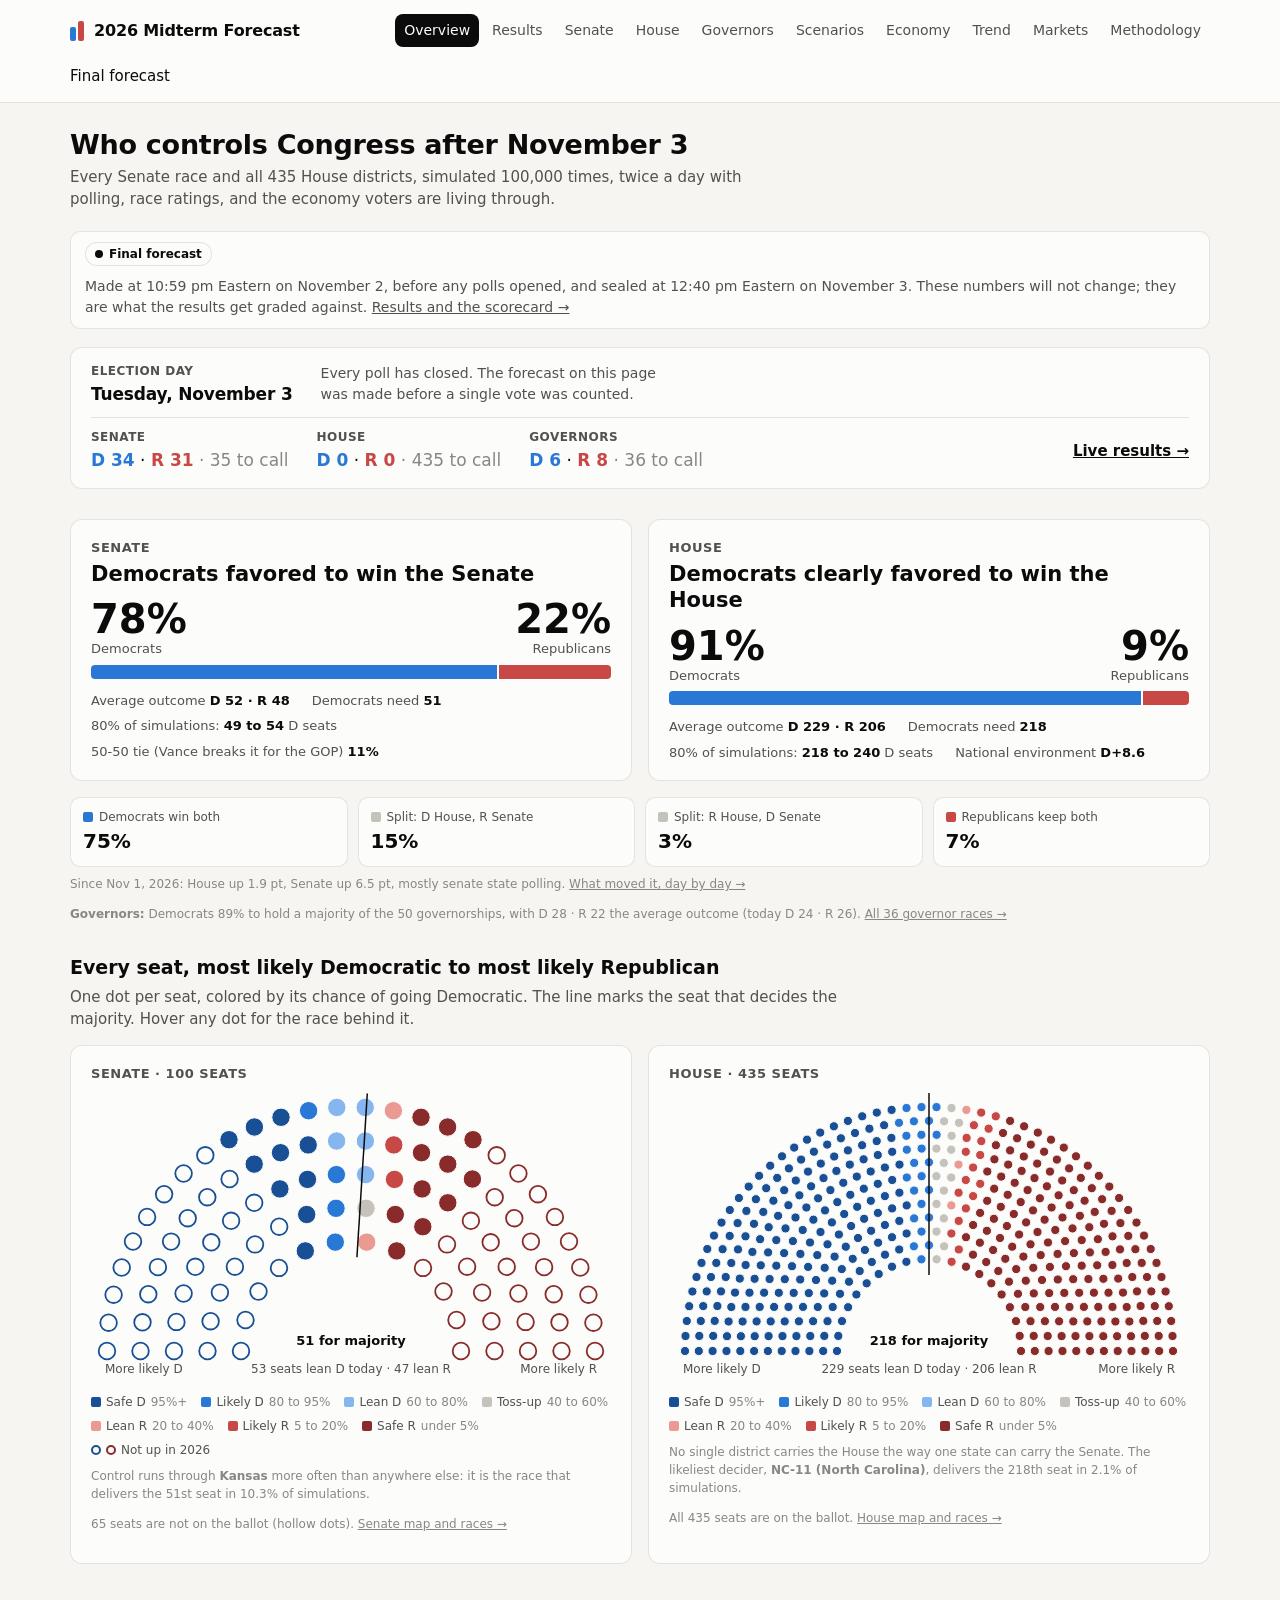
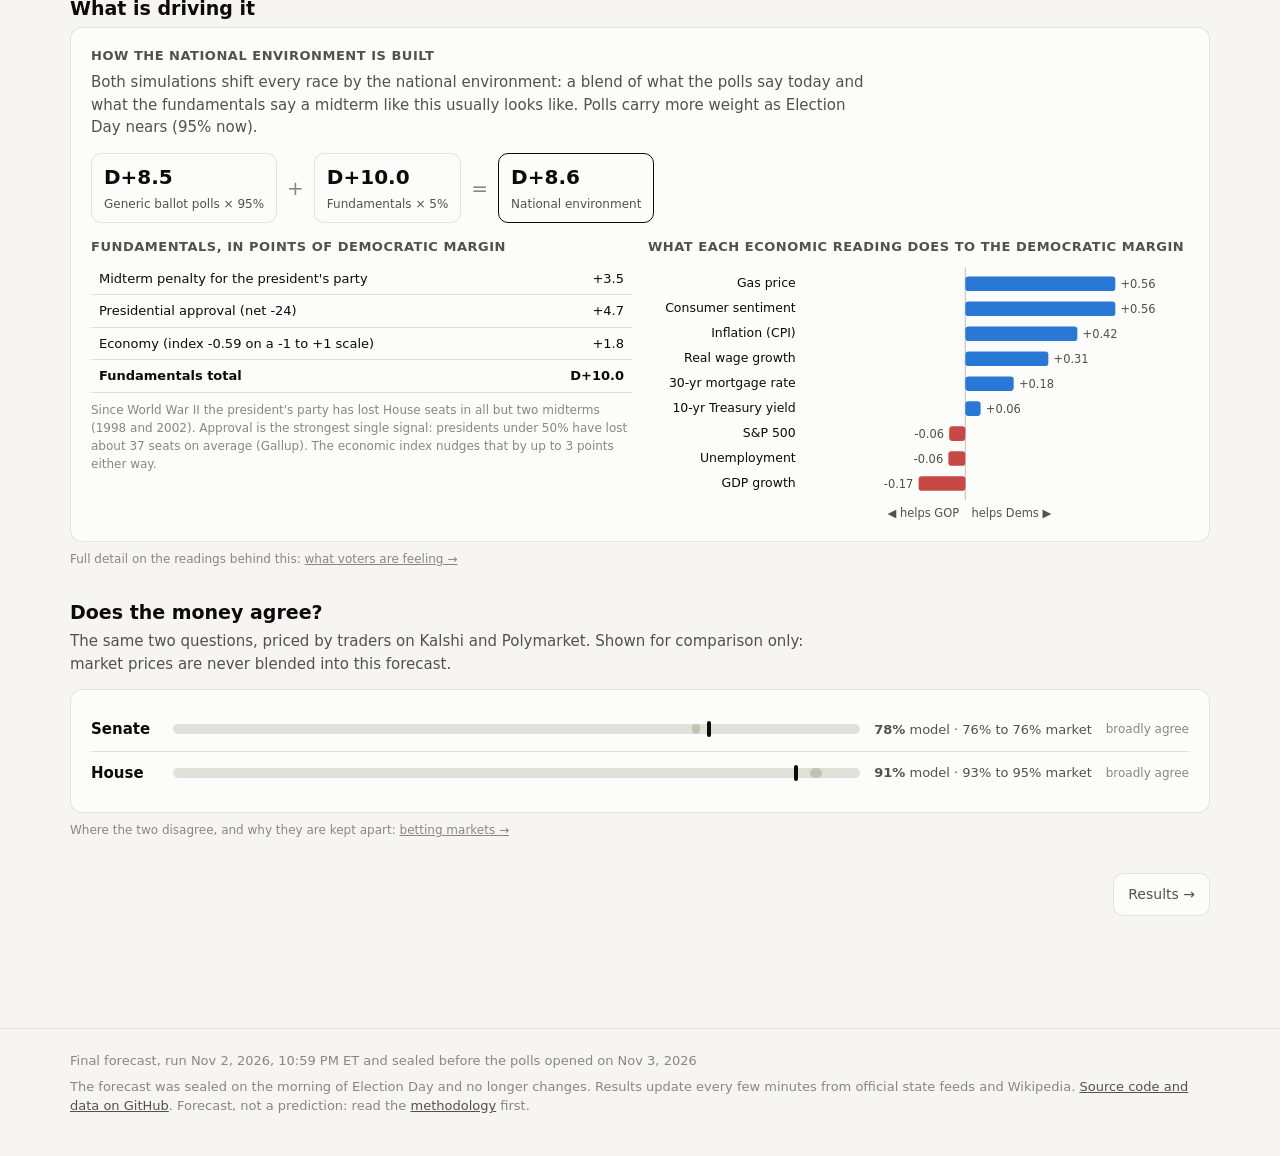
==== commit 994a924c: "Final forecast, sealed late from the last run before the polls opened" ====
--- a/site/index.html
+++ b/site/index.html
@@ -23,12 +23,7 @@
 <header class="site-head"><div class="bar">
   <a class="brand plain" href="index.html"><span class="mark"><i></i><i></i></span>2026 Midterm Forecast</a>
   <nav class="main" aria-label="Sections"><a href="index.html" aria-current="page">Overview</a><a href="results.html">Results</a><a href="senate.html">Senate</a><a href="house.html">House</a><a href="governors.html">Governors</a><a href="scenarios.html">Scenarios</a><a href="economy.html">Economy</a><a href="trend.html">Trend</a><a href="markets.html">Markets</a><a href="methodology.html">Methodology</a></nav>
-  <a class="refresh" href="https://github.com/Gh0stmahn-ai/cd-election-agent/actions/workflows/daily-forecast.yml" target="_blank" rel="noopener"
-     title="Re-run the forecast now on the latest public data (opens GitHub Actions)">
-    <svg viewBox="0 0 16 16" fill="none" stroke="currentColor" stroke-width="1.7"
-         stroke-linecap="round" stroke-linejoin="round" aria-hidden="true">
-      <path d="M14 8a6 6 0 1 1-1.8-4.3"></path><path d="M14 2v4h-4"></path>
-    </svg>Refresh</a>
+  <span class="refresh" title="The final forecast is sealed and no longer re-runs">Final forecast</span>
 </div></header>
 
 <div class="wrap">
@@ -36,7 +31,11 @@
   <h1>Who controls Congress after November 3</h1>
   <div class="sub">Every Senate race and all 435 House districts, simulated 100,000 times, twice a day with polling, race ratings, and the economy voters are living through.</div>
 </div>
-
+<div class="final-banner" role="note">
+  <span class="pill"><span class="dot" style="background:var(--ink)"></span>Final forecast</span>
+  <span>Made at 10:59 pm Eastern on November 2, before any polls opened, and sealed at 12:40 pm Eastern on November 3. These numbers will not change; they are what the results get
+    graded against. <a href="results.html">Results and the scorecard &#8594;</a></span>
+</div>
 
 <div class="countdown" id="countdown">
   <div class="cd-when"><span class="cd-kicker">Election Day</span>
@@ -102,15 +101,14 @@
 
 <footer class="site"><div class="wrap" style="padding-bottom:0">
   <div id="foot-updated"></div>
-  <div style="margin-top:6px">Rebuilt twice a day, at about 7 am and 7 pm Eastern, and any time someone
-    presses <a href="https://github.com/Gh0stmahn-ai/cd-election-agent/actions/workflows/daily-forecast.yml">Refresh</a>.
+  <div style="margin-top:6px">The forecast was sealed on the morning of Election Day and no longer changes. Results update every few minutes from official state feeds and Wikipedia.
     <a href="https://github.com/Gh0stmahn-ai/cd-election-agent">Source code and data on GitHub</a>.
     Forecast, not a prediction: read the <a href="methodology.html">methodology</a> first.</div>
 </div></footer>
 
 <script src="assets/app.js?v=6482eff1"></script>
 <script>
-const PAGE_DATA = {"site":{"timestamp":"2026-11-03T03:59:09.768138+00:00","status":"success"},"senate":{"dem_control_prob":0.7806,"tie_prob":0.1072,"mean_dem_seats":51.93,"mean_rep_seats":47.73,"not_up":{"D":34,"R":31,"note":"65 seats not up in 2026: 34 in the Democratic caucus (incl. King and Sanders), 31 Republican."},"percentiles":{"5":48,"10":49,"25":51,"50":52,"75":53,"90":54,"95":55},"histogram":{"39":1e-05,"40":1e-05,"41":9e-05,"42":0.0001,"43":0.00041,"44":0.00086,"45":0.00246,"46":0.00534,"47":0.0132,"48":0.02885,"49":0.06086,"50":0.10721,"51":0.16689,"52":0.20321,"53":0.19212,"54":0.13326,"55":0.0623,"56":0.01879,"57":0.00337,"58":0.00053,"59":8e-05,"60":2e-05,"61":1e-05,"62":1e-05,"63":1e-05},"seats":[{"seat_id":"AK-2026","state":"AK","held_by":"R","rating":"tossup","lean":"R","dem_candidate":"Mary Peltola","rep_candidate":"Dan S. Sullivan","incumbent":"Dan S. Sullivan","notes":"Top-four ballot: 3 Republicans advanced; Dan S. Sullivan is the incumbent","challenger_caucus":null,"atmospherics_adj":0.0,"polling":{"weight":0.85,"poll_margin":2.1,"n_used":5,"rating_margin":-1.47},"expected_margin":1.56,"dem_win_prob":0.6032,"tipping_prob":0.0985,"rating_prob":0.4012,"poll_prob":0.6396},{"seat_id":"AL-2026","state":"AL","held_by":"R","rating":"solid","lean":"R","dem_candidate":"Everett Wess","rep_candidate":"Barry Moore","incumbent":null,"notes":"Open: Tommy Tuberville not on the ballot","challenger_caucus":null,"atmospherics_adj":0.0,"polling":null,"expected_margin":-25.97,"dem_win_prob":0.0015,"tipping_prob":0.0003,"rating_prob":0.0016,"poll_prob":null},{"seat_id":"AR-2026","state":"AR","held_by":"R","rating":"solid","lean":"R","dem_candidate":"Hallie Shoffner","rep_candidate":"Tom Cotton","incumbent":"Tom Cotton","notes":"","challenger_caucus":null,"atmospherics_adj":0.0,"polling":null,"expected_margin":-25.97,"dem_win_prob":0.0014,"tipping_prob":0.0003,"rating_prob":0.0016,"poll_prob":null},{"seat_id":"CO-2026","state":"CO","held_by":"D","rating":"solid","lean":"D","dem_candidate":"John Hickenlooper","rep_candidate":"Mark Baisley","incumbent":"John Hickenlooper","notes":"","challenger_caucus":null,"atmospherics_adj":0.0,"polling":null,"expected_margin":26.03,"dem_win_prob":0.9984,"tipping_prob":0.0014,"rating_prob":0.9984,"poll_prob":null},{"seat_id":"DE-2026","state":"DE","held_by":"D","rating":"solid","lean":"D","dem_candidate":"Chris Coons","rep_candidate":"Michael Katz","incumbent":"Chris Coons","notes":"","challenger_caucus":null,"atmospherics_adj":0.0,"polling":null,"expected_margin":26.03,"dem_win_prob":0.9987,"tipping_prob":0.001,"rating_prob":0.9984,"poll_prob":null},{"seat_id":"FL-2026-special","state":"FL","held_by":"R","rating":"likely","lean":"R","dem_candidate":"Angie Nixon","rep_candidate":"Ashley Moody","incumbent":"Ashley Moody","notes":"Special election","challenger_caucus":null,"atmospherics_adj":0.0,"polling":{"weight":0.85,"poll_margin":-6.0,"n_used":25,"rating_margin":-12.47},"expected_margin":-6.97,"dem_win_prob":0.114,"tipping_prob":0.0231,"rating_prob":0.0169,"poll_prob":0.1537},{"seat_id":"GA-2026","state":"GA","held_by":"D","rating":"likely","lean":"D","dem_candidate":"Jon Ossoff","rep_candidate":"Mike Collins","incumbent":"Jon Ossoff","notes":"","challenger_caucus":null,"atmospherics_adj":0.0,"polling":{"weight":0.85,"poll_margin":8.8,"n_used":13,"rating_margin":12.53},"expected_margin":9.36,"dem_win_prob":0.9458,"tipping_prob":0.0415,"rating_prob":0.9835,"poll_prob":0.9328},{"seat_id":"IA-2026","state":"IA","held_by":"R","rating":"tossup","lean":"R","dem_candidate":"Josh Turek","rep_candidate":"Ashley Hinson","incumbent":null,"notes":"Open: Joni Ernst not on the ballot","challenger_caucus":null,"atmospherics_adj":-0.02,"polling":{"weight":0.85,"poll_margin":0.2,"n_used":30,"rating_margin":-1.47},"expected_margin":-0.35,"dem_win_prob":0.476,"tipping_prob":0.0891,"rating_prob":0.4012,"poll_prob":0.5136},{"seat_id":"ID-2026","state":"ID","held_by":"R","rating":"solid","lean":"R","dem_candidate":"Todd Achilles (I)","rep_candidate":"Jim Risch","incumbent":"Jim Risch","notes":"The Democratic nominee withdrew; the challenger is independent Todd Achilles","challenger_caucus":"independent","atmospherics_adj":0.0,"polling":null,"expected_margin":-25.97,"dem_win_prob":0.0014,"tipping_prob":0.0,"rating_prob":0.0016,"poll_prob":null},{"seat_id":"IL-2026","state":"IL","held_by":"D","rating":"solid","lean":"D","dem_candidate":"Juliana Stratton","rep_candidate":"Don Tracy","incumbent":null,"notes":"Open: Dick Durbin not on the ballot","challenger_caucus":null,"atmospherics_adj":0.0,"polling":null,"expected_margin":26.03,"dem_win_prob":0.9985,"tipping_prob":0.0015,"rating_prob":0.9984,"poll_prob":null},{"seat_id":"KS-2026","state":"KS","held_by":"R","rating":"tossup","lean":"R","dem_candidate":"Adam Hamilton","rep_candidate":"Roger Marshall","incumbent":"Roger Marshall","notes":"","challenger_caucus":null,"atmospherics_adj":-0.01,"polling":{"weight":0.85,"poll_margin":4.5,"n_used":17,"rating_margin":-1.47},"expected_margin":3.45,"dem_win_prob":0.7278,"tipping_prob":0.103,"rating_prob":0.4012,"poll_prob":0.7781},{"seat_id":"KY-2026","state":"KY","held_by":"R","rating":"solid","lean":"R","dem_candidate":"Charles Booker","rep_candidate":"Andy Barr","incumbent":null,"notes":"Open: Mitch McConnell not on the ballot","challenger_caucus":null,"atmospherics_adj":0.0,"polling":null,"expected_margin":-25.97,"dem_win_prob":0.0018,"tipping_prob":0.0002,"rating_prob":0.0016,"poll_prob":null},{"seat_id":"LA-2026","state":"LA","held_by":"R","rating":"solid","lean":"R","dem_candidate":"Jamie Davis","rep_candidate":"Julia Letlow","incumbent":null,"notes":"Open: Bill Cassidy not on the ballot","challenger_caucus":null,"atmospherics_adj":0.0,"polling":null,"expected_margin":-25.97,"dem_win_prob":0.0015,"tipping_prob":0.0002,"rating_prob":0.0016,"poll_prob":null},{"seat_id":"MA-2026","state":"MA","held_by":"D","rating":"solid","lean":"D","dem_candidate":"Ed Markey","rep_candidate":"John Deaton","incumbent":"Ed Markey","notes":"","challenger_caucus":null,"atmospherics_adj":0.0,"polling":null,"expected_margin":26.03,"dem_win_prob":0.9984,"tipping_prob":0.0013,"rating_prob":0.9984,"poll_prob":null},{"seat_id":"ME-2026","state":"ME","held_by":"R","rating":"tossup","lean":"R","dem_candidate":"Troy Jackson","rep_candidate":"Susan Collins","incumbent":"Susan Collins","notes":"","challenger_caucus":null,"atmospherics_adj":0.0,"polling":{"weight":0.85,"poll_margin":4.2,"n_used":29,"rating_margin":-1.47},"expected_margin":3.35,"dem_win_prob":0.7143,"tipping_prob":0.1007,"rating_prob":0.4012,"poll_prob":0.7626},{"seat_id":"MI-2026","state":"MI","held_by":"D","rating":"lean","lean":"D","dem_candidate":"Abdul El-Sayed","rep_candidate":"Mike Rogers","incumbent":null,"notes":"Open: Gary Peters not on the ballot","challenger_caucus":null,"atmospherics_adj":-0.01,"polling":{"weight":0.85,"poll_margin":4.9,"n_used":49,"rating_margin":8.53},"expected_margin":5.29,"dem_win_prob":0.8211,"tipping_prob":0.0871,"rating_prob":0.9267,"poll_prob":0.7978},{"seat_id":"MN-2026","state":"MN","held_by":"D","rating":"lean","lean":"D","dem_candidate":"Peggy Flanagan","rep_candidate":"Michele Tafoya","incumbent":null,"notes":"Open: Tina Smith not on the ballot","challenger_caucus":null,"atmospherics_adj":0.0,"polling":{"weight":0.85,"poll_margin":5.8,"n_used":20,"rating_margin":8.53},"expected_margin":6.21,"dem_win_prob":0.8622,"tipping_prob":0.0779,"rating_prob":0.9267,"poll_prob":0.8381},{"seat_id":"MS-2026","state":"MS","held_by":"R","rating":"likely","lean":"R","dem_candidate":"Scott Colom","rep_candidate":"Cindy Hyde-Smith","incumbent":"Cindy Hyde-Smith","notes":"","challenger_caucus":null,"atmospherics_adj":0.0,"polling":{"weight":0.425,"poll_margin":-5.6,"n_used":2,"rating_margin":-12.47},"expected_margin":-9.55,"dem_win_prob":0.0676,"tipping_prob":0.0124,"rating_prob":0.0169,"poll_prob":0.1703},{"seat_id":"MT-2026","state":"MT","held_by":"R","rating":"solid","lean":"R","dem_candidate":"Seth Bodnar (I)","rep_candidate":"Kurt Alme","incumbent":null,"notes":"The main challenger is independent Seth Bodnar; Democrat Alani Bankhead is also on the ballot; Open: Steve Daines not on the ballot","challenger_caucus":"independent","atmospherics_adj":0.0,"polling":null,"expected_margin":-25.97,"dem_win_prob":0.0016,"tipping_prob":0.0,"rating_prob":0.0016,"poll_prob":null},{"seat_id":"NC-2026","state":"NC","held_by":"R","rating":"likely","lean":"D","dem_candidate":"Roy Cooper","rep_candidate":"Michael Whatley","incumbent":null,"notes":"Open: Thom Tillis not on the ballot","challenger_caucus":null,"atmospherics_adj":0.0,"polling":{"weight":0.85,"poll_margin":11.0,"n_used":29,"rating_margin":12.53},"expected_margin":11.23,"dem_win_prob":0.9742,"tipping_prob":0.0239,"rating_prob":0.9835,"poll_prob":0.9694},{"seat_id":"NE-2026","state":"NE","held_by":"R","rating":"lean","lean":"R","dem_candidate":"Dan Osborn (I)","rep_candidate":"Pete Ricketts","incumbent":"Pete Ricketts","notes":"Challenger is independent Dan Osborn, who says he would not caucus with either party","challenger_caucus":"independent","atmospherics_adj":0.0,"polling":{"weight":0.85,"poll_margin":-1.4,"n_used":12,"rating_margin":-8.47},"expected_margin":-2.46,"dem_win_prob":0.3326,"tipping_prob":0.0,"rating_prob":0.0748,"poll_prob":0.4059},{"seat_id":"NH-2026","state":"NH","held_by":"D","rating":"lean","lean":"D","dem_candidate":"Chris Pappas","rep_candidate":"John E. Sununu","incumbent":null,"notes":"Open: Jeanne Shaheen not on the ballot","challenger_caucus":null,"atmospherics_adj":-0.03,"polling":{"weight":0.85,"poll_margin":7.6,"n_used":19,"rating_margin":8.53},"expected_margin":7.29,"dem_win_prob":0.8963,"tipping_prob":0.0652,"rating_prob":0.9267,"poll_prob":0.902},{"seat_id":"NJ-2026","state":"NJ","held_by":"D","rating":"solid","lean":"D","dem_candidate":"Cory Booker","rep_candidate":"Justin Murphy","incumbent":"Cory Booker","notes":"","challenger_caucus":null,"atmospherics_adj":0.0,"polling":null,"expected_margin":26.03,"dem_win_prob":0.9983,"tipping_prob":0.0014,"rating_prob":0.9984,"poll_prob":null},{"seat_id":"NM-2026","state":"NM","held_by":"D","rating":"solid","lean":"D","dem_candidate":"Ben Ray Luj\u00e1n","rep_candidate":"Larry Marker","incumbent":"Ben Ray Luj\u00e1n","notes":"","challenger_caucus":null,"atmospherics_adj":0.0,"polling":null,"expected_margin":26.03,"dem_win_prob":0.9979,"tipping_prob":0.0018,"rating_prob":0.9984,"poll_prob":null},{"seat_id":"OH-2026-special","state":"OH","held_by":"R","rating":"tossup","lean":"R","dem_candidate":"Sherrod Brown","rep_candidate":"Jon Husted","incumbent":null,"notes":"Special election","challenger_caucus":null,"atmospherics_adj":0.05,"polling":{"weight":0.85,"poll_margin":3.5,"n_used":34,"rating_margin":-1.47},"expected_margin":3.5,"dem_win_prob":0.7279,"tipping_prob":0.1018,"rating_prob":0.4012,"poll_prob":0.7242},{"seat_id":"OK-2026","state":"OK","held_by":"R","rating":"solid","lean":"R","dem_candidate":"N'Kiyla Jasmine Thomas","rep_candidate":"Kevin Hern","incumbent":null,"notes":"Open: Alan Armstrong not on the ballot","challenger_caucus":null,"atmospherics_adj":0.0,"polling":null,"expected_margin":-25.97,"dem_win_prob":0.0015,"tipping_prob":0.0002,"rating_prob":0.0016,"poll_prob":null},{"seat_id":"OR-2026","state":"OR","held_by":"D","rating":"solid","lean":"D","dem_candidate":"Jeff Merkley","rep_candidate":"David Brock Smith","incumbent":"Jeff Merkley","notes":"","challenger_caucus":null,"atmospherics_adj":0.0,"polling":null,"expected_margin":26.03,"dem_win_prob":0.9984,"tipping_prob":0.001,"rating_prob":0.9984,"poll_prob":null},{"seat_id":"RI-2026","state":"RI","held_by":"D","rating":"solid","lean":"D","dem_candidate":"Jack Reed","rep_candidate":"Raymond McKay","incumbent":"Jack Reed","notes":"","challenger_caucus":null,"atmospherics_adj":0.0,"polling":null,"expected_margin":26.03,"dem_win_prob":0.9984,"tipping_prob":0.0012,"rating_prob":0.9984,"poll_prob":null},{"seat_id":"SC-2026","state":"SC","held_by":"R","rating":"lean","lean":"R","dem_candidate":"Annie Andrews","rep_candidate":"Darline Graham","incumbent":"Darline Graham","notes":"","challenger_caucus":null,"atmospherics_adj":0.0,"polling":{"weight":0.85,"poll_margin":-1.6,"n_used":16,"rating_margin":-8.47},"expected_margin":-2.63,"dem_win_prob":0.323,"tipping_prob":0.0665,"rating_prob":0.0748,"poll_prob":0.3927},{"seat_id":"SD-2026","state":"SD","held_by":"R","rating":"solid","lean":"R","dem_candidate":"Brian Bengs (I)","rep_candidate":"Mike Rounds","incumbent":"Mike Rounds","notes":"The Democratic nominee withdrew; the challenger is independent Brian Bengs","challenger_caucus":"independent","atmospherics_adj":0.0,"polling":null,"expected_margin":-25.97,"dem_win_prob":0.0016,"tipping_prob":0.0,"rating_prob":0.0016,"poll_prob":null},{"seat_id":"TN-2026","state":"TN","held_by":"R","rating":"solid","lean":"R","dem_candidate":"Marquita Bradshaw","rep_candidate":"Bill Hagerty","incumbent":"Bill Hagerty","notes":"","challenger_caucus":null,"atmospherics_adj":0.0,"polling":null,"expected_margin":-25.97,"dem_win_prob":0.0017,"tipping_prob":0.0002,"rating_prob":0.0016,"poll_prob":null},{"seat_id":"TX-2026","state":"TX","held_by":"R","rating":"tossup","lean":"R","dem_candidate":"James Talarico","rep_candidate":"Ken Paxton","incumbent":null,"notes":"Open: John Cornyn not on the ballot","challenger_caucus":null,"atmospherics_adj":0.02,"polling":{"weight":0.85,"poll_margin":3.3,"n_used":56,"rating_margin":-1.47},"expected_margin":2.88,"dem_win_prob":0.682,"tipping_prob":0.0954,"rating_prob":0.4012,"poll_prob":0.7128},{"seat_id":"VA-2026","state":"VA","held_by":"D","rating":"solid","lean":"D","dem_candidate":"Mark Warner","rep_candidate":"Bert Mizusawa","incumbent":"Mark Warner","notes":"","challenger_caucus":null,"atmospherics_adj":0.0,"polling":null,"expected_margin":26.03,"dem_win_prob":0.9984,"tipping_prob":0.0013,"rating_prob":0.9984,"poll_prob":null},{"seat_id":"WV-2026","state":"WV","held_by":"R","rating":"solid","lean":"R","dem_candidate":"Rachel Fetty Anderson","rep_candidate":"Shelley Moore Capito","incumbent":"Shelley Moore Capito","notes":"","challenger_caucus":null,"atmospherics_adj":0.0,"polling":null,"expected_margin":-25.97,"dem_win_prob":0.0026,"tipping_prob":0.0004,"rating_prob":0.0016,"poll_prob":null},{"seat_id":"WY-2026","state":"WY","held_by":"R","rating":"solid","lean":"R","dem_candidate":"James W. Byrd","rep_candidate":"Harriet Hageman","incumbent":null,"notes":"Open: Cynthia Lummis not on the ballot","challenger_caucus":null,"atmospherics_adj":0.0,"polling":null,"expected_margin":-25.97,"dem_win_prob":0.0017,"tipping_prob":0.0003,"rating_prob":0.0016,"poll_prob":null}],"ratings_as_of":"2026-11-03","ratings_source":"Cook Political Report Senate ratings of Nov 2, 2026, via Wikipedia (revision 1383523717, 2026-11-03)"},"house":{"dem_control_prob":0.9069,"mean_dem_seats":229.21,"majority":218,"percentiles":{"5":213,"10":218,"25":224,"50":230,"75":235,"90":240,"95":244},"histogram":{"152":1e-05,"153":1e-05,"154":2e-05,"155":4e-05,"156":2e-05,"157":2e-05,"158":2e-05,"159":3e-05,"160":3e-05,"161":5e-05,"162":6e-05,"163":1e-05,"164":3e-05,"165":6e-05,"166":4e-05,"167":5e-05,"168":5e-05,"169":4e-05,"170":6e-05,"171":4e-05,"172":3e-05,"173":7e-05,"174":0.00011,"175":0.00012,"176":0.0001,"177":0.00013,"178":0.00013,"179":8e-05,"180":0.00022,"181":0.00019,"182":0.00013,"183":0.00029,"184":0.00022,"185":0.00022,"186":0.00016,"187":0.00025,"188":0.00027,"189":0.00022,"190":0.00028,"191":0.00035,"192":0.00047,"193":0.00053,"194":0.00044,"195":0.00051,"196":0.00055,"197":0.00068,"198":0.00091,"199":0.00081,"200":0.00103,"201":0.00133,"202":0.00137,"203":0.00168,"204":0.00171,"205":0.00214,"206":0.00233,"207":0.00257,"208":0.00305,"209":0.00361,"210":0.00419,"211":0.00556,"212":0.00551,"213":0.00646,"214":0.00777,"215":0.00974,"216":0.01069,"217":0.01297,"218":0.01559,"219":0.01824,"220":0.02122,"221":0.02446,"222":0.02752,"223":0.03137,"224":0.03525,"225":0.04006,"226":0.04424,"227":0.04671,"228":0.04945,"229":0.04965,"230":0.05009,"231":0.04946,"232":0.04788,"233":0.04641,"234":0.04367,"235":0.03802,"236":0.03458,"237":0.03055,"238":0.02599,"239":0.02225,"240":0.01904,"241":0.01569,"242":0.01256,"243":0.01124,"244":0.00938,"245":0.00713,"246":0.00583,"247":0.00511,"248":0.00421,"249":0.00378,"250":0.00269,"251":0.00254,"252":0.00245,"253":0.00165,"254":0.00165,"255":0.00122,"256":0.00094,"257":0.00083,"258":0.0008,"259":0.00068,"260":0.00044,"261":0.00049,"262":0.00051,"263":0.00032,"264":0.0004,"265":0.00022,"266":0.00035,"267":0.00022,"268":0.00022,"269":0.0001,"270":0.00016,"271":0.00015,"272":0.00012,"273":9e-05,"274":9e-05,"275":0.00011,"276":7e-05,"277":8e-05,"278":3e-05,"279":7e-05,"280":4e-05,"281":7e-05,"282":6e-05,"283":3e-05,"284":6e-05,"285":3e-05,"286":3e-05,"287":4e-05,"289":1e-05},"district_probs":{"AK-AL":0.0997,"AL-1":0.0,"AL-2":0.0906,"AL-3":0.0,"AL-4":0.0,"AL-5":0.0,"AL-6":0.0,"AL-7":0.9995,"AR-1":0.0,"AR-2":0.0212,"AR-3":0.0,"AR-4":0.0,"AZ-1":0.9092,"AZ-2":0.0944,"AZ-3":1.0,"AZ-4":0.9721,"AZ-5":0.0003,"AZ-6":0.9159,"AZ-7":0.9999,"AZ-8":0.0012,"AZ-9":0.0,"CA-1":0.9936,"CA-2":0.9999,"CA-3":0.9877,"CA-4":0.9968,"CA-5":0.0004,"CA-6":0.9799,"CA-7":0.9936,"CA-8":1.0,"CA-9":0.9968,"CA-10":1.0,"CA-11":1.0,"CA-12":1.0,"CA-13":0.9671,"CA-14":1.0,"CA-15":1.0,"CA-16":1.0,"CA-17":1.0,"CA-18":1.0,"CA-19":1.0,"CA-20":0.0,"CA-21":0.9787,"CA-22":0.5162,"CA-23":0.0009,"CA-24":0.9999,"CA-25":0.9652,"CA-26":0.998,"CA-27":0.9875,"CA-28":0.9999,"CA-29":1.0,"CA-30":1.0,"CA-31":0.9964,"CA-32":1.0,"CA-33":0.9935,"CA-34":1.0,"CA-35":0.988,"CA-36":1.0,"CA-37":1.0,"CA-38":0.9965,"CA-39":0.994,"CA-40":0.0067,"CA-41":0.9981,"CA-42":0.9968,"CA-43":1.0,"CA-44":1.0,"CA-45":0.9707,"CA-46":0.9992,"CA-47":0.9878,"CA-48":0.9066,"CA-49":0.9939,"CA-50":0.9992,"CA-51":0.999,"CA-52":0.9997,"CO-1":1.0,"CO-2":1.0,"CO-3":0.0295,"CO-4":0.0827,"CO-5":0.4108,"CO-6":0.9997,"CO-7":0.9981,"CO-8":0.9141,"CT-1":0.9999,"CT-2":0.971,"CT-3":0.9978,"CT-4":1.0,"CT-5":0.9516,"DE-AL":0.9981,"FL-1":0.0,"FL-2":0.0011,"FL-3":0.0003,"FL-4":0.029,"FL-5":0.0003,"FL-6":0.0001,"FL-7":0.111,"FL-8":0.0011,"FL-9":0.0881,"FL-10":0.9999,"FL-11":0.0024,"FL-12":0.0023,"FL-13":0.1031,"FL-14":0.5639,"FL-15":0.0006,"FL-16":0.027,"FL-17":0.0003,"FL-18":0.0012,"FL-19":0.0001,"FL-20":1.0,"FL-21":0.0023,"FL-22":0.5641,"FL-23":0.9989,"FL-24":1.0,"FL-25":0.8924,"FL-26":0.0022,"FL-27":0.1015,"FL-28":0.0004,"GA-1":0.0011,"GA-2":0.9712,"GA-3":0.0,"GA-4":1.0,"GA-5":1.0,"GA-6":1.0,"GA-7":0.0002,"GA-8":0.0,"GA-9":0.0,"GA-10":0.0002,"GA-11":0.0001,"GA-12":0.0023,"GA-13":1.0,"GA-14":0.0,"HI-1":0.9999,"HI-2":0.9997,"IA-1":0.8748,"IA-2":0.4327,"IA-3":0.892,"IA-4":0.0,"ID-1":0.0,"ID-2":0.0,"IL-1":1.0,"IL-2":1.0,"IL-3":1.0,"IL-4":1.0,"IL-5":1.0,"IL-6":0.9539,"IL-7":1.0,"IL-8":0.984,"IL-9":1.0,"IL-10":0.9999,"IL-11":0.9916,"IL-12":0.0,"IL-13":0.985,"IL-14":0.9523,"IL-15":0.0,"IL-16":0.0002,"IL-17":0.9533,"IN-1":0.9749,"IN-2":0.0,"IN-3":0.0,"IN-4":0.0,"IN-5":0.0901,"IN-6":0.0,"IN-7":1.0,"IN-8":0.0,"IN-9":0.0,"KS-1":0.0,"KS-2":0.0162,"KS-3":0.9261,"KS-4":0.0001,"KY-1":0.0,"KY-2":0.0,"KY-3":0.9994,"KY-4":0.0,"KY-5":0.0,"KY-6":0.3823,"LA-1":0.0,"LA-2":1.0,"LA-3":0.0,"LA-4":0.0,"LA-5":0.0,"LA-6":0.0,"MA-1":0.998,"MA-2":0.9999,"MA-3":0.9998,"MA-4":0.9997,"MA-5":1.0,"MA-6":0.9998,"MA-7":1.0,"MA-8":1.0,"MA-9":0.9915,"MD-1":0.0014,"MD-2":0.9993,"MD-3":0.9998,"MD-4":1.0,"MD-5":1.0,"MD-6":0.9477,"MD-7":1.0,"MD-8":1.0,"ME-1":0.9997,"ME-2":0.1285,"MI-1":0.0002,"MI-2":0.0,"MI-3":0.9729,"MI-4":0.4482,"MI-5":0.0,"MI-6":0.9999,"MI-7":0.4993,"MI-8":0.9718,"MI-9":0.0,"MI-10":0.4463,"MI-11":0.9991,"MI-12":1.0,"MI-13":1.0,"MN-1":0.1006,"MN-2":0.9822,"MN-3":0.9998,"MN-4":1.0,"MN-5":1.0,"MN-6":0.0004,"MN-7":0.0,"MN-8":0.0022,"MO-1":1.0,"MO-2":0.0237,"MO-3":0.0,"MO-4":0.0,"MO-5":1.0,"MO-6":0.0,"MO-7":0.0,"MO-8":0.0,"MS-1":0.0,"MS-2":0.9998,"MS-3":0.0,"MS-4":0.0,"MT-1":0.4115,"MT-2":0.0,"NC-1":0.5505,"NC-2":1.0,"NC-3":0.0251,"NC-4":1.0,"NC-5":0.0181,"NC-6":0.0006,"NC-7":0.0229,"NC-8":0.0004,"NC-9":0.0201,"NC-10":0.0006,"NC-11":0.8773,"NC-12":1.0,"NC-13":0.0207,"NC-14":0.02,"ND-AL":0.0,"NE-1":0.0254,"NE-2":0.9809,"NE-3":0.0,"NH-1":0.9784,"NH-2":0.9224,"NJ-1":0.9993,"NJ-2":0.0325,"NJ-3":0.983,"NJ-4":0.0,"NJ-5":0.9197,"NJ-6":0.983,"NJ-7":0.9064,"NJ-8":1.0,"NJ-9":0.9744,"NJ-10":1.0,"NJ-11":0.9825,"NJ-12":0.9999,"NM-1":0.9946,"NM-2":0.8994,"NM-3":0.9454,"NV-1":0.9777,"NV-2":0.0945,"NV-3":0.9752,"NV-4":0.978,"NY-1":0.0177,"NY-2":0.0053,"NY-3":0.9708,"NY-4":0.975,"NY-5":1.0,"NY-6":0.9909,"NY-7":1.0,"NY-8":1.0,"NY-9":1.0,"NY-10":1.0,"NY-11":0.0004,"NY-12":1.0,"NY-13":1.0,"NY-14":1.0,"NY-15":1.0,"NY-16":1.0,"NY-17":0.5196,"NY-18":0.9204,"NY-19":0.9718,"NY-20":0.9975,"NY-21":0.0796,"NY-22":0.9712,"NY-23":0.0003,"NY-24":0.0002,"NY-25":0.9993,"NY-26":0.9996,"OH-1":0.9703,"OH-2":0.0,"OH-3":1.0,"OH-4":0.0,"OH-5":0.0001,"OH-6":0.0,"OH-7":0.4099,"OH-8":0.0011,"OH-9":0.8731,"OH-10":0.122,"OH-11":1.0,"OH-12":0.0,"OH-13":0.9782,"OH-14":0.0004,"OH-15":0.1127,"OK-1":0.0001,"OK-2":0.0,"OK-3":0.0,"OK-4":0.0,"OK-5":0.0005,"OR-1":1.0,"OR-2":0.0001,"OR-3":1.0,"OR-4":0.9921,"OR-5":0.9734,"OR-6":0.9921,"PA-1":0.5233,"PA-2":1.0,"PA-3":1.0,"PA-4":0.9979,"PA-5":1.0,"PA-6":0.9916,"PA-7":0.9091,"PA-8":0.8865,"PA-9":0.0,"PA-10":0.8946,"PA-11":0.0002,"PA-12":0.9996,"PA-13":0.0,"PA-14":0.0,"PA-15":0.0,"PA-16":0.0001,"PA-17":0.9537,"RI-1":1.0,"RI-2":0.9735,"SC-1":0.3898,"SC-2":0.0022,"SC-3":0.0,"SC-4":0.0001,"SC-5":0.0002,"SC-6":0.9999,"SC-7":0.0001,"SD-AL":0.0,"TN-1":0.0,"TN-2":0.0,"TN-3":0.0,"TN-4":0.0002,"TN-5":0.0003,"TN-6":0.0001,"TN-7":0.0001,"TN-8":0.0002,"TN-9":0.0185,"TX-1":0.0,"TX-2":0.0002,"TX-3":0.0002,"TX-4":0.0002,"TX-5":0.0004,"TX-6":0.0002,"TX-7":0.9999,"TX-8":0.0001,"TX-9":0.0251,"TX-10":0.0005,"TX-11":0.0,"TX-12":0.0002,"TX-13":0.0,"TX-14":0.0001,"TX-15":0.3799,"TX-16":0.9997,"TX-17":0.0004,"TX-18":1.0,"TX-19":0.0,"TX-20":1.0,"TX-21":0.0005,"TX-22":0.0002,"TX-23":0.1072,"TX-24":0.0015,"TX-25":0.0003,"TX-26":0.0002,"TX-27":0.0005,"TX-28":0.957,"TX-29":1.0,"TX-30":1.0,"TX-31":0.0001,"TX-32":0.0016,"TX-33":1.0,"TX-34":0.8803,"TX-35":0.5602,"TX-36":0.0002,"TX-37":1.0,"TX-38":0.0004,"UT-1":1.0,"UT-2":0.0,"UT-3":0.0,"UT-4":0.0,"VA-1":0.4467,"VA-2":0.9131,"VA-3":1.0,"VA-4":1.0,"VA-5":0.1033,"VA-6":0.0001,"VA-7":0.9787,"VA-8":1.0,"VA-9":0.0,"VA-10":0.9916,"VA-11":1.0,"VT-AL":1.0,"WA-1":1.0,"WA-2":0.9999,"WA-3":0.9035,"WA-4":0.0003,"WA-5":0.0273,"WA-6":0.9997,"WA-7":1.0,"WA-8":0.9555,"WA-9":1.0,"WA-10":0.999,"WI-1":0.1405,"WI-2":1.0,"WI-3":0.8907,"WI-4":1.0,"WI-5":0.0002,"WI-6":0.0015,"WI-7":0.0002,"WI-8":0.0011,"WV-1":0.0,"WV-2":0.0,"WY-AL":0.0},"district_tipping":{"AK-AL":0.0018,"AL-2":0.0015,"AZ-1":0.0174,"AZ-2":0.0017,"AZ-4":0.0054,"AZ-6":0.0181,"CA-1":0.0014,"CA-3":0.0021,"CA-4":0.0008,"CA-6":0.0036,"CA-7":0.0014,"CA-9":0.0007,"CA-13":0.0076,"CA-21":0.0033,"CA-22":0.0179,"CA-25":0.0055,"CA-27":0.0022,"CA-31":0.0006,"CA-33":0.0012,"CA-35":0.0023,"CA-38":0.0006,"CA-39":0.0015,"CA-42":0.0007,"CA-45":0.0067,"CA-47":0.0022,"CA-48":0.0149,"CA-49":0.0013,"CO-4":0.0012,"CO-5":0.0137,"CO-8":0.0175,"CT-2":0.0049,"CT-3":0.0006,"CT-5":0.008,"DE-AL":0.0005,"FL-7":0.002,"FL-9":0.0013,"FL-13":0.0018,"FL-14":0.02,"FL-22":0.0198,"FL-25":0.0198,"FL-27":0.0017,"GA-2":0.0054,"IA-1":0.0194,"IA-2":0.0138,"IA-3":0.0185,"IL-6":0.0079,"IL-8":0.0036,"IL-11":0.0019,"IL-13":0.0034,"IL-14":0.0079,"IL-17":0.0081,"IN-1":0.0079,"IN-5":0.0018,"KS-3":0.0104,"KY-6":0.0123,"MA-1":0.0006,"MA-9":0.002,"MD-6":0.0081,"ME-2":0.0028,"MI-3":0.0057,"MI-4":0.0145,"MI-7":0.0166,"MI-8":0.0089,"MI-10":0.0146,"MN-1":0.0018,"MN-2":0.0066,"MT-1":0.013,"NC-1":0.0194,"NC-11":0.0206,"NE-2":0.0065,"NH-1":0.0071,"NH-2":0.0113,"NJ-3":0.0035,"NJ-5":0.0106,"NJ-6":0.0036,"NJ-7":0.017,"NJ-9":0.0065,"NJ-11":0.0036,"NM-1":0.0011,"NM-2":0.0164,"NM-3":0.0078,"NV-1":0.0063,"NV-2":0.0013,"NV-3":0.0067,"NV-4":0.0068,"NY-3":0.008,"NY-4":0.0066,"NY-6":0.0021,"NY-17":0.0176,"NY-18":0.0105,"NY-19":0.0073,"NY-20":0.0007,"NY-21":0.0012,"NY-22":0.0057,"OH-1":0.009,"OH-7":0.0132,"OH-9":0.0201,"OH-10":0.0024,"OH-13":0.0074,"OH-15":0.0025,"OR-4":0.0019,"OR-5":0.0056,"OR-6":0.0021,"PA-1":0.0178,"PA-6":0.0018,"PA-7":0.0177,"PA-8":0.0202,"PA-10":0.0196,"PA-17":0.0078,"RI-2":0.0057,"SC-1":0.0131,"TX-15":0.012,"TX-23":0.0018,"TX-28":0.0103,"TX-34":0.0184,"TX-35":0.0193,"VA-1":0.0151,"VA-2":0.0176,"VA-5":0.0017,"VA-7":0.0062,"VA-10":0.0021,"WA-3":0.0186,"WA-8":0.0079,"WI-1":0.0032,"WI-3":0.0192},"district_ratings":{"AK-AL":"NR","AL-1":"SR","AL-2":"NR","AL-3":"SR","AL-4":"SR","AL-5":"SR","AL-6":"SR","AL-7":"SD","AR-1":"SR","AR-2":"LR","AR-3":"SR","AR-4":"SR","AZ-1":"ND","AZ-2":"NR","AZ-3":"SD","AZ-4":"SD","AZ-5":"SR","AZ-6":"ND","AZ-7":"SD","AZ-8":"SR","AZ-9":"SR","CA-1":"SD","CA-2":"SD","CA-3":"SD","CA-4":"SD","CA-5":"SR","CA-6":"SD","CA-7":"SD","CA-8":"SD","CA-9":"SD","CA-10":"SD","CA-11":"SD","CA-12":"SD","CA-13":"LD","CA-14":"SD","CA-15":"SD","CA-16":"SD","CA-17":"SD","CA-18":"SD","CA-19":"SD","CA-20":"SR","CA-21":"SD","CA-22":"TR","CA-23":"SR","CA-24":"SD","CA-25":"SD","CA-26":"SD","CA-27":"SD","CA-28":"SD","CA-29":"SD","CA-30":"SD","CA-31":"SD","CA-32":"SD","CA-33":"SD","CA-34":"SD","CA-35":"SD","CA-36":"SD","CA-37":"SD","CA-38":"SD","CA-39":"SD","CA-40":"SR","CA-41":"SD","CA-42":"SD","CA-43":"SD","CA-44":"SD","CA-45":"LD","CA-46":"SD","CA-47":"SD","CA-48":"ND","CA-49":"SD","CA-50":"SD","CA-51":"SD","CA-52":"SD","CO-1":"SD","CO-2":"SD","CO-3":"LR","CO-4":"NR","CO-5":"TR","CO-6":"SD","CO-7":"SD","CO-8":"ND","CT-1":"SD","CT-2":"SD","CT-3":"SD","CT-4":"SD","CT-5":"SD","DE-AL":"SD","FL-1":"SR","FL-2":"SR","FL-3":"SR","FL-4":"LR","FL-5":"SR","FL-6":"SR","FL-7":"NR","FL-8":"SR","FL-9":"NR","FL-10":"SD","FL-11":"SR","FL-12":"SR","FL-13":"NR","FL-14":"TD","FL-15":"SR","FL-16":"LR","FL-17":"SR","FL-18":"SR","FL-19":"SR","FL-20":"SD","FL-21":"SR","FL-22":"TD","FL-23":"SD","FL-24":"SD","FL-25":"ND","FL-26":"SR","FL-27":"NR","FL-28":"SR","GA-1":"SR","GA-2":"SD","GA-3":"SR","GA-4":"SD","GA-5":"SD","GA-6":"SD","GA-7":"SR","GA-8":"SR","GA-9":"SR","GA-10":"SR","GA-11":"SR","GA-12":"SR","GA-13":"SD","GA-14":"SR","HI-1":"SD","HI-2":"SD","IA-1":"ND","IA-2":"TR","IA-3":"ND","IA-4":"SR","ID-1":"SR","ID-2":"SR","IL-1":"SD","IL-2":"SD","IL-3":"SD","IL-4":"SD","IL-5":"SD","IL-6":"SD","IL-7":"SD","IL-8":"SD","IL-9":"SD","IL-10":"SD","IL-11":"SD","IL-12":"SR","IL-13":"SD","IL-14":"SD","IL-15":"SR","IL-16":"SR","IL-17":"SD","IN-1":"LD","IN-2":"SR","IN-3":"SR","IN-4":"SR","IN-5":"NR","IN-6":"SR","IN-7":"SD","IN-8":"SR","IN-9":"SR","KS-1":"SR","KS-2":"LR","KS-3":"SD","KS-4":"SR","KY-1":"SR","KY-2":"SR","KY-3":"SD","KY-4":"SR","KY-5":"SR","KY-6":"TR","LA-1":"SR","LA-2":"SD","LA-3":"SR","LA-4":"SR","LA-5":"SR","LA-6":"SR","MA-1":"SD","MA-2":"SD","MA-3":"SD","MA-4":"SD","MA-5":"SD","MA-6":"SD","MA-7":"SD","MA-8":"SD","MA-9":"SD","MD-1":"SR","MD-2":"SD","MD-3":"SD","MD-4":"SD","MD-5":"SD","MD-6":"SD","MD-7":"SD","MD-8":"SD","ME-1":"SD","ME-2":"NR","MI-1":"SR","MI-2":"SR","MI-3":"SD","MI-4":"TR","MI-5":"SR","MI-6":"SD","MI-7":"TR","MI-8":"LD","MI-9":"SR","MI-10":"TR","MI-11":"SD","MI-12":"SD","MI-13":"SD","MN-1":"NR","MN-2":"LD","MN-3":"SD","MN-4":"SD","MN-5":"SD","MN-6":"SR","MN-7":"SR","MN-8":"SR","MO-1":"SD","MO-2":"LR","MO-3":"SR","MO-4":"SR","MO-5":"SD","MO-6":"SR","MO-7":"SR","MO-8":"SR","MS-1":"SR","MS-2":"SD","MS-3":"SR","MS-4":"SR","MT-1":"TR","MT-2":"SR","NC-1":"TD","NC-2":"SD","NC-3":"LR","NC-4":"SD","NC-5":"LR","NC-6":"SR","NC-7":"LR","NC-8":"SR","NC-9":"LR","NC-10":"SR","NC-11":"ND","NC-12":"SD","NC-13":"LR","NC-14":"LR","ND-AL":"SR","NE-1":"LR","NE-2":"LD","NE-3":"SR","NH-1":"LD","NH-2":"SD","NJ-1":"SD","NJ-2":"LR","NJ-3":"SD","NJ-4":"SR","NJ-5":"SD","NJ-6":"SD","NJ-7":"ND","NJ-8":"SD","NJ-9":"LD","NJ-10":"SD","NJ-11":"SD","NJ-12":"SD","NM-1":"SD","NM-2":"ND","NM-3":"SD","NV-1":"LD","NV-2":"NR","NV-3":"LD","NV-4":"LD","NY-1":"SR","NY-2":"SR","NY-3":"LD","NY-4":"LD","NY-5":"SD","NY-6":"SD","NY-7":"SD","NY-8":"SD","NY-9":"SD","NY-10":"SD","NY-11":"SR","NY-12":"SD","NY-13":"SD","NY-14":"SD","NY-15":"SD","NY-16":"SD","NY-17":"TR","NY-18":"SD","NY-19":"LD","NY-20":"SD","NY-21":"NR","NY-22":"SD","NY-23":"SR","NY-24":"SR","NY-25":"SD","NY-26":"SD","OH-1":"LD","OH-2":"SR","OH-3":"SD","OH-4":"SR","OH-5":"SR","OH-6":"SR","OH-7":"TR","OH-8":"SR","OH-9":"ND","OH-10":"NR","OH-11":"SD","OH-12":"SR","OH-13":"LD","OH-14":"SR","OH-15":"NR","OK-1":"SR","OK-2":"SR","OK-3":"SR","OK-4":"SR","OK-5":"SR","OR-1":"SD","OR-2":"SR","OR-3":"SD","OR-4":"SD","OR-5":"SD","OR-6":"SD","PA-1":"TR","PA-2":"SD","PA-3":"SD","PA-4":"SD","PA-5":"SD","PA-6":"SD","PA-7":"ND","PA-8":"ND","PA-9":"SR","PA-10":"ND","PA-11":"SR","PA-12":"SD","PA-13":"SR","PA-14":"SR","PA-15":"SR","PA-16":"SR","PA-17":"SD","RI-1":"SD","RI-2":"SD","SC-1":"TR","SC-2":"SR","SC-3":"SR","SC-4":"SR","SC-5":"SR","SC-6":"SD","SC-7":"SR","SD-AL":"SR","TN-1":"SR","TN-2":"SR","TN-3":"SR","TN-4":"SR","TN-5":"SR","TN-6":"SR","TN-7":"SR","TN-8":"SR","TN-9":"LR","TX-1":"SR","TX-2":"SR","TX-3":"SR","TX-4":"SR","TX-5":"SR","TX-6":"SR","TX-7":"SD","TX-8":"SR","TX-9":"LR","TX-10":"SR","TX-11":"SR","TX-12":"SR","TX-13":"SR","TX-14":"SR","TX-15":"TR","TX-16":"SD","TX-17":"SR","TX-18":"SD","TX-19":"SR","TX-20":"SD","TX-21":"SR","TX-22":"SR","TX-23":"NR","TX-24":"SR","TX-25":"SR","TX-26":"SR","TX-27":"SR","TX-28":"LD","TX-29":"SD","TX-30":"SD","TX-31":"SR","TX-32":"SR","TX-33":"SD","TX-34":"ND","TX-35":"TD","TX-36":"SR","TX-37":"SD","TX-38":"SR","UT-1":"SD","UT-2":"SR","UT-3":"SR","UT-4":"SR","VA-1":"TR","VA-2":"ND","VA-3":"SD","VA-4":"SD","VA-5":"NR","VA-6":"SR","VA-7":"LD","VA-8":"SD","VA-9":"SR","VA-10":"SD","VA-11":"SD","VT-AL":"SD","WA-1":"SD","WA-2":"SD","WA-3":"ND","WA-4":"SR","WA-5":"LR","WA-6":"SD","WA-7":"SD","WA-8":"SD","WA-9":"SD","WA-10":"SD","WI-1":"NR","WI-2":"SD","WI-3":"ND","WI-4":"SD","WI-5":"SR","WI-6":"SR","WI-7":"SR","WI-8":"SR","WV-1":"SR","WV-2":"SR","WY-AL":"SR"},"ratings_as_of":"2026-11-03","ratings_source":"Cook Political Report House ratings of Nov 2, 2026, via Wikipedia (revision 1383517754); unlisted seats Solid for the party the 2026 PVI favours"},"environment":{"generic_ballot":8.53,"generic_ballot_as_of":"2026-11-03","poll_weight":0.95,"fundamentals":{"midterm_baseline_pts":3.5,"approval_net":-23.7,"approval_pts":4.74,"economic_index":-0.595,"economic_pts":1.78,"economic_components":[{"id":"gas_price","label":"Gas price","score":-1.0,"weight":0.18,"contribution":-0.186},{"id":"cpi_inflation","label":"Inflation (CPI)","score":-0.75,"weight":0.18,"contribution":-0.139},{"id":"consumer_sentiment","label":"Consumer sentiment","score":-1.0,"weight":0.18,"contribution":-0.186},{"id":"real_wages","label":"Real wage growth","score":-1.0,"weight":0.1,"contribution":-0.103},{"id":"unemployment","label":"Unemployment","score":0.2,"weight":0.1,"contribution":0.021},{"id":"gdp_growth","label":"GDP growth","score":0.7,"weight":0.08,"contribution":0.058},{"id":"mortgage_rate","label":"30-yr mortgage rate","score":-0.827,"weight":0.07,"contribution":-0.06},{"id":"treasury_10y","label":"10-yr Treasury yield","score":-0.627,"weight":0.03,"contribution":-0.019},{"id":"sp500","label":"S&P 500","score":0.38,"weight":0.05,"contribution":0.02}],"prior_dem_margin":10.03},"dem_margin":8.6,"days_to_election":0,"national_error_sd":2.9},"joint":{"dem_both":0.7545,"dem_house_rep_senate":0.1523,"rep_house_dem_senate":0.0261,"rep_both":0.0671},"meta":{"AK-AL":{"state":"AK","held_by":"R","incumbent":null,"redrawn":false,"dem":"Eric Hafner","rep":"Nick Begich III"},"AL-1":{"state":"AL","held_by":"R","incumbent":null,"redrawn":true,"dem":"Clyde Jones Jr.","rep":"Jerry Carl"},"AL-2":{"state":"AL","held_by":"D","incumbent":"Shomari Figures","redrawn":true,"dem":"Shomari Figures","rep":"Rhett Marques"},"AL-3":{"state":"AL","held_by":"R","incumbent":"Mike Rogers","redrawn":true,"dem":"Lee McInnis","rep":"Mike Rogers"},"AL-4":{"state":"AL","held_by":"R","incumbent":"Robert Aderholt","redrawn":true,"dem":"Amanda Pusczek","rep":"Robert Aderholt"},"AL-5":{"state":"AL","held_by":"R","incumbent":"Dale Strong","redrawn":true,"dem":"Andrew Sneed","rep":"Dale Strong"},"AL-6":{"state":"AL","held_by":"R","incumbent":"Gary Palmer","redrawn":true,"dem":"Maurice Mercer","rep":"Gary Palmer"},"AL-7":{"state":"AL","held_by":"D","incumbent":"Terri Sewell","redrawn":true,"dem":"Terri Sewell","rep":"Ammie Akin"},"AR-1":{"state":"AR","held_by":"R","incumbent":"Rick Crawford","redrawn":false,"dem":"Terri Green","rep":"Rick Crawford"},"AR-2":{"state":"AR","held_by":"R","incumbent":"French Hill","redrawn":false,"dem":"Chris Jones","rep":"French Hill"},"AR-3":{"state":"AR","held_by":"R","incumbent":"Steve Womack","redrawn":false,"dem":"Robb Ryerse","rep":"Steve Womack"},"AR-4":{"state":"AR","held_by":"R","incumbent":"Bruce Westerman","redrawn":false,"dem":"James Russell","rep":"Bruce Westerman"},"AZ-1":{"state":"AZ","held_by":"R","incumbent":null,"redrawn":false,"dem":"Amish Shah","rep":"Jay Feely"},"AZ-2":{"state":"AZ","held_by":"R","incumbent":"Eli Crane","redrawn":false,"dem":"Jonathan Nez","rep":"Eli Crane"},"AZ-3":{"state":"AZ","held_by":"D","incumbent":"Yassamin Ansari","redrawn":false,"dem":"Yassamin Ansari","rep":null},"AZ-4":{"state":"AZ","held_by":"D","incumbent":"Greg Stanton","redrawn":false,"dem":"Greg Stanton","rep":"Zuhdi Jasser"},"AZ-5":{"state":"AZ","held_by":"R","incumbent":null,"redrawn":false,"dem":"Elizabeth Lee","rep":"Mark Lamb"},"AZ-6":{"state":"AZ","held_by":"R","incumbent":"Juan Ciscomani","redrawn":false,"dem":"JoAnna Mendoza","rep":"Juan Ciscomani"},"AZ-7":{"state":"AZ","held_by":"D","incumbent":"Adelita Grijalva","redrawn":false,"dem":"Adelita Grijalva","rep":"Daniel Butierez"},"AZ-8":{"state":"AZ","held_by":"R","incumbent":"Abraham Hamadeh","redrawn":false,"dem":"Bernadette Greene-Placentia","rep":"Abraham Hamadeh"},"AZ-9":{"state":"AZ","held_by":"R","incumbent":"Paul Gosar","redrawn":false,"dem":"Dani Sterbinsky","rep":"Paul Gosar"},"CA-1":{"state":"CA","held_by":"R","incumbent":"James Gallagher","redrawn":true,"dem":"Mike McGuire","rep":"James Gallagher"},"CA-2":{"state":"CA","held_by":"D","incumbent":"Jared Huffman","redrawn":true,"dem":"Jared Huffman","rep":"Robin Littau"},"CA-3":{"state":"CA","held_by":"D","incumbent":"Ami Bera","redrawn":true,"dem":"Ami Bera","rep":"Robb Tucker"},"CA-4":{"state":"CA","held_by":"D","incumbent":"Mike Thompson","redrawn":true,"dem":"Eric Jones, Mike Thompson","rep":null},"CA-5":{"state":"CA","held_by":"R","incumbent":"Tom McClintock","redrawn":true,"dem":"Michael Masuda","rep":"Tom McClintock"},"CA-6":{"state":"CA","held_by":"D","incumbent":"Kevin Kiley","redrawn":true,"dem":"Richard Pan","rep":null},"CA-7":{"state":"CA","held_by":"D","incumbent":"Doris Matsui","redrawn":true,"dem":"Doris Matsui, Mai Vang","rep":null},"CA-8":{"state":"CA","held_by":"D","incumbent":"John Garamendi","redrawn":true,"dem":"John Garamendi","rep":"Rudy Recile"},"CA-9":{"state":"CA","held_by":"D","incumbent":"Josh Harder","redrawn":true,"dem":"Josh Harder","rep":"John McBride"},"CA-10":{"state":"CA","held_by":"D","incumbent":"Mark DeSaulnier","redrawn":true,"dem":"Mark DeSaulnier","rep":"Jeff Frese"},"CA-11":{"state":"CA","held_by":"D","incumbent":null,"redrawn":true,"dem":"Connie Chan, Scott Wiener","rep":null},"CA-12":{"state":"CA","held_by":"D","incumbent":"Lateefah Simon","redrawn":true,"dem":"Jamie Joyce, Lateefah Simon","rep":null},"CA-13":{"state":"CA","held_by":"D","incumbent":"Adam Gray","redrawn":true,"dem":"Adam Gray","rep":"Kevin Lincoln"},"CA-14":{"state":"CA","held_by":"D","incumbent":"Aisha Wahab","redrawn":true,"dem":"Melissa Hernandez, Aisha Wahab","rep":null},"CA-15":{"state":"CA","held_by":"D","incumbent":"Kevin Mullin","redrawn":true,"dem":"Kevin Mullin","rep":"Charles Hoelter"},"CA-16":{"state":"CA","held_by":"D","incumbent":"Sam Liccardo","redrawn":true,"dem":"Sam Liccardo","rep":"Peter Soul\u00e9"},"CA-17":{"state":"CA","held_by":"D","incumbent":"Ro Khanna","redrawn":true,"dem":"Ro Khanna","rep":"Ritesh Tandon"},"CA-18":{"state":"CA","held_by":"D","incumbent":"Zoe Lofgren","redrawn":true,"dem":"Zoe Lofgren","rep":"Shane Lewis"},"CA-19":{"state":"CA","held_by":"D","incumbent":"Jimmy Panetta","redrawn":true,"dem":"Jimmy Panetta","rep":"Peter Coe Verbica"},"CA-20":{"state":"CA","held_by":"R","incumbent":"Vince Fong","redrawn":true,"dem":"Sandra Van Scotter","rep":"Vince Fong"},"CA-21":{"state":"CA","held_by":"D","incumbent":"Jim Costa","redrawn":true,"dem":"Jim Costa","rep":"Kyle Kirkland"},"CA-22":{"state":"CA","held_by":"R","incumbent":"David Valadao","redrawn":true,"dem":"Randy Villegas","rep":"David Valadao"},"CA-23":{"state":"CA","held_by":"R","incumbent":"Jay Obernolte","redrawn":true,"dem":"Tessa Lynn Hodge","rep":"Jay Obernolte"},"CA-24":{"state":"CA","held_by":"D","incumbent":"Salud Carbajal","redrawn":true,"dem":"Salud Carbajal","rep":"Bob Smith"},"CA-25":{"state":"CA","held_by":"D","incumbent":"Raul Ruiz","redrawn":true,"dem":"Raul Ruiz","rep":"Joe Males"},"CA-26":{"state":"CA","held_by":"D","incumbent":null,"redrawn":true,"dem":"Jacqui Irwin","rep":"Sam Gallucci"},"CA-27":{"state":"CA","held_by":"D","incumbent":"George T. Whitesides","redrawn":true,"dem":"George Whitesides","rep":"Jason Gibbs"},"CA-28":{"state":"CA","held_by":"D","incumbent":"Judy Chu","redrawn":true,"dem":"Judy Chu","rep":"April Verlato"},"CA-29":{"state":"CA","held_by":"D","incumbent":"Luz Rivas","redrawn":true,"dem":"Angelica Due\u00f1as, Luz Rivas","rep":null},"CA-30":{"state":"CA","held_by":"D","incumbent":"Laura Friedman","redrawn":true,"dem":"Laura Friedman","rep":"Scott Meyers"},"CA-31":{"state":"CA","held_by":"D","incumbent":"Gil Cisneros","redrawn":true,"dem":"Gil Cisneros","rep":"Eric Ching"},"CA-32":{"state":"CA","held_by":"D","incumbent":"Brad Sherman","redrawn":true,"dem":"Brad Sherman","rep":"Larry Thompson"},"CA-33":{"state":"CA","held_by":"D","incumbent":"Pete Aguilar","redrawn":true,"dem":"Pete Aguilar","rep":"Stephanie Vargas"},"CA-34":{"state":"CA","held_by":"D","incumbent":"Jimmy Gomez","redrawn":true,"dem":"Jimmy Gomez, Angela Gonzales-Torres","rep":null},"CA-35":{"state":"CA","held_by":"D","incumbent":"Norma Torres","redrawn":true,"dem":"Norma Torres","rep":"Mike Cargile"},"CA-36":{"state":"CA","held_by":"D","incumbent":"Ted Lieu","redrawn":true,"dem":"Ted Lieu","rep":"Houston Brignano"},"CA-37":{"state":"CA","held_by":"D","incumbent":"Sydney Kamlager-Dove","redrawn":true,"dem":"Sydney Kamlager-Dove, Samantha Mota","rep":null},"CA-38":{"state":"CA","held_by":"D","incumbent":null,"redrawn":true,"dem":"Hilda Solis","rep":"Pedro Casas"},"CA-39":{"state":"CA","held_by":"D","incumbent":"Mark Takano","redrawn":true,"dem":"Mark Takano","rep":"Steve Manos"},"CA-40":{"state":"CA","held_by":"R","incumbent":"Young Kim","redrawn":true,"dem":null,"rep":"Ken Calvert, Young Kim"},"CA-41":{"state":"CA","held_by":"D","incumbent":"Linda S\u00e1nchez","redrawn":true,"dem":"Linda S\u00e1nchez","rep":"Mitch Clemmons"},"CA-42":{"state":"CA","held_by":"D","incumbent":"Robert Garcia","redrawn":true,"dem":"Robert Garcia","rep":"Brian Burley"},"CA-43":{"state":"CA","held_by":"D","incumbent":"Maxine Waters","redrawn":true,"dem":"Maxine Waters","rep":"Cristian Morales"},"CA-44":{"state":"CA","held_by":"D","incumbent":"Nanette Barrag\u00e1n","redrawn":true,"dem":"Nanette Barrag\u00e1n","rep":"Genevieve Angel"},"CA-45":{"state":"CA","held_by":"D","incumbent":"Derek Tran","redrawn":true,"dem":"Derek Tran","rep":"Chuong Vo"},"CA-46":{"state":"CA","held_by":"D","incumbent":"Lou Correa","redrawn":true,"dem":"Lou Correa","rep":"David Pan"},"CA-47":{"state":"CA","held_by":"D","incumbent":"Dave Min","redrawn":true,"dem":"Dave Min","rep":"Jenny Le Roux"},"CA-48":{"state":"CA","held_by":"R","incumbent":null,"redrawn":true,"dem":"Marni von Wilpert","rep":"Jim Desmond"},"CA-49":{"state":"CA","held_by":"D","incumbent":"Mike Levin","redrawn":true,"dem":"Mike Levin","rep":"Armen Kurdian"},"CA-50":{"state":"CA","held_by":"D","incumbent":"Scott Peters","redrawn":true,"dem":"Scott Peters","rep":"Steve Cohen"},"CA-51":{"state":"CA","held_by":"D","incumbent":"Sara Jacobs","redrawn":true,"dem":"Sara Jacobs","rep":"Ricardo Cabrera"},"CA-52":{"state":"CA","held_by":"D","incumbent":"Juan Vargas","redrawn":true,"dem":"Juan Vargas","rep":"Jeff Belle"},"CO-1":{"state":"CO","held_by":"D","incumbent":null,"redrawn":false,"dem":"Melat Kiros","rep":"Christy Peterson"},"CO-2":{"state":"CO","held_by":"D","incumbent":"Joe Neguse","redrawn":false,"dem":"Joe Neguse","rep":"Kelley Dennison"},"CO-3":{"state":"CO","held_by":"R","incumbent":"Jeff Hurd","redrawn":false,"dem":"Dwayne Romero","rep":"Jeff Hurd"},"CO-4":{"state":"CO","held_by":"R","incumbent":"Lauren Boebert","redrawn":false,"dem":"Eileen Laubacher","rep":"Lauren Boebert"},"CO-5":{"state":"CO","held_by":"R","incumbent":"Jeff Crank","redrawn":false,"dem":"Jessica Killin","rep":"Jeff Crank"},"CO-6":{"state":"CO","held_by":"D","incumbent":"Jason Crow","redrawn":false,"dem":"Jason Crow","rep":"Jason Clark"},"CO-7":{"state":"CO","held_by":"D","incumbent":"Brittany Pettersen","redrawn":false,"dem":"Brittany Pettersen","rep":"Tim Bennett"},"CO-8":{"state":"CO","held_by":"R","incumbent":"Gabe Evans","redrawn":false,"dem":"Manny Rutinel","rep":"Gabe Evans"},"CT-1":{"state":"CT","held_by":"D","incumbent":null,"redrawn":false,"dem":"Luke Bronin","rep":"Amy Chai"},"CT-2":{"state":"CT","held_by":"D","incumbent":"Joe Courtney","redrawn":false,"dem":"Joe Courtney","rep":"George Austin"},"CT-3":{"state":"CT","held_by":"D","incumbent":"Rosa DeLauro","redrawn":false,"dem":"Rosa DeLauro","rep":"Chris Lancia"},"CT-4":{"state":"CT","held_by":"D","incumbent":"Jim Himes","redrawn":false,"dem":"Jim Himes","rep":"Michael Goldstein"},"CT-5":{"state":"CT","held_by":"D","incumbent":"Jahana Hayes","redrawn":false,"dem":"Jahana Hayes","rep":"Chris Shea"},"DE-AL":{"state":"DE","held_by":"D","incumbent":"Sarah McBride","redrawn":false,"dem":"Sarah McBride","rep":"Joseph Arminio"},"FL-1":{"state":"FL","held_by":"R","incumbent":"Jimmy Patronis","redrawn":true,"dem":"Gay Valimont","rep":"Jimmy Patronis"},"FL-2":{"state":"FL","held_by":"R","incumbent":null,"redrawn":true,"dem":"Amanda Green","rep":"Austin Rogers"},"FL-3":{"state":"FL","held_by":"R","incumbent":"Kat Cammack","redrawn":true,"dem":"Seth Harp","rep":"Kat Cammack"},"FL-4":{"state":"FL","held_by":"R","incumbent":"Aaron Bean","redrawn":true,"dem":"LaShonda Holloway","rep":"Aaron Bean"},"FL-5":{"state":"FL","held_by":"R","incumbent":"John Rutherford","redrawn":true,"dem":"Rachel Grage","rep":"John Rutherford"},"FL-6":{"state":"FL","held_by":"R","incumbent":"Randy Fine","redrawn":true,"dem":"Eric Yonce","rep":"Randy Fine"},"FL-7":{"state":"FL","held_by":"R","incumbent":null,"redrawn":true,"dem":"Bale Dalton","rep":"Ryan Elijah"},"FL-8":{"state":"FL","held_by":"R","incumbent":"Mike Haridopolos","redrawn":true,"dem":"Jennifer Jenkins","rep":"Mike Haridopolos"},"FL-9":{"state":"FL","held_by":"D","incumbent":"Darren Soto","redrawn":true,"dem":"Darren Soto","rep":"Dan Green"},"FL-10":{"state":"FL","held_by":"D","incumbent":"Maxwell Frost","redrawn":true,"dem":"Maxwell Frost","rep":null},"FL-11":{"state":"FL","held_by":"R","incumbent":null,"redrawn":true,"dem":"James Pericola","rep":"Joe Strada"},"FL-12":{"state":"FL","held_by":"R","incumbent":"Gus Bilirakis","redrawn":true,"dem":"Kimberly Overman","rep":"Gus Bilirakis"},"FL-13":{"state":"FL","held_by":"R","incumbent":"Anna Paulina Luna","redrawn":true,"dem":"Leela Gray","rep":"Anna Paulina Luna"},"FL-14":{"state":"FL","held_by":"D","incumbent":"Kathy Castor","redrawn":true,"dem":"Kathy Castor","rep":"Mike Beltran"},"FL-15":{"state":"FL","held_by":"R","incumbent":"Laurel Lee","redrawn":true,"dem":"Robert People","rep":"Laurel Lee"},"FL-16":{"state":"FL","held_by":"R","incumbent":null,"redrawn":true,"dem":"Kelly Kirschner","rep":"Sydney Gruters"},"FL-17":{"state":"FL","held_by":"R","incumbent":"Greg Steube","redrawn":true,"dem":"Matthew Montavon","rep":"Greg Steube"},"FL-18":{"state":"FL","held_by":"R","incumbent":"Scott Franklin","redrawn":true,"dem":"Curtis Gibson","rep":"Scott Franklin"},"FL-19":{"state":"FL","held_by":"R","incumbent":null,"redrawn":true,"dem":"Victor Arias","rep":"Jim Schwartzel"},"FL-20":{"state":"FL","held_by":"D","incumbent":null,"redrawn":true,"dem":"Debbie Wasserman Schultz","rep":"Brent Andersen"},"FL-21":{"state":"FL","held_by":"R","incumbent":"Brian Mast","redrawn":true,"dem":"James Martin","rep":"Brian Mast"},"FL-22":{"state":"FL","held_by":"D","incumbent":null,"redrawn":true,"dem":"Pia Dandiya","rep":"Casey Askar"},"FL-23":{"state":"FL","held_by":"D","incumbent":"Lois Frankel","redrawn":true,"dem":"Lois Frankel","rep":"Deborah Adeimy"},"FL-24":{"state":"FL","held_by":"D","incumbent":null,"redrawn":true,"dem":"Oliver Gilbert","rep":"Te Mayonna Brown"},"FL-25":{"state":"FL","held_by":"D","incumbent":"Jared Moskowitz","redrawn":true,"dem":"Jared Moskowitz","rep":"Scott Singer"},"FL-26":{"state":"FL","held_by":"R","incumbent":"Mario D\u00edaz-Balart","redrawn":true,"dem":"Nicole Locklin","rep":"Mario D\u00edaz-Balart"},"FL-27":{"state":"FL","held_by":"R","incumbent":"Mar\u00eda Elvira Salazar","redrawn":true,"dem":"Eliott Rodriguez","rep":"Mar\u00eda Elvira Salazar"},"FL-28":{"state":"FL","held_by":"R","incumbent":"Carlos A. Gim\u00e9nez","redrawn":true,"dem":"Phil Ehr","rep":"Carlos Gim\u00e9nez"},"GA-1":{"state":"GA","held_by":"R","incumbent":null,"redrawn":false,"dem":"Amanda Hollowell","rep":"Jim Kingston"},"GA-2":{"state":"GA","held_by":"D","incumbent":"Sanford Bishop","redrawn":false,"dem":"Sanford Bishop","rep":"Matt Day"},"GA-3":{"state":"GA","held_by":"R","incumbent":"Brian Jack","redrawn":false,"dem":"Maura Keller","rep":"Brian Jack"},"GA-4":{"state":"GA","held_by":"D","incumbent":"Hank Johnson","redrawn":false,"dem":"Hank Johnson","rep":"James Duffie"},"GA-5":{"state":"GA","held_by":"D","incumbent":"Nikema Williams","redrawn":false,"dem":"Nikema Williams","rep":"John Oscar Salvesen"},"GA-6":{"state":"GA","held_by":"D","incumbent":"Lucy McBath","redrawn":false,"dem":"Lucy McBath","rep":"Kevin Martin"},"GA-7":{"state":"GA","held_by":"R","incumbent":"Rich McCormick","redrawn":false,"dem":"Tony Kozycki","rep":"Rich McCormick"},"GA-8":{"state":"GA","held_by":"R","incumbent":"Austin Scott","redrawn":false,"dem":"Kelly Esti","rep":"Austin Scott"},"GA-9":{"state":"GA","held_by":"R","incumbent":"Andrew Clyde","redrawn":false,"dem":"Caitlyn Gegen","rep":"Andrew Clyde"},"GA-10":{"state":"GA","held_by":"R","incumbent":null,"redrawn":false,"dem":"Pam Delancy","rep":"Houston Gaines"},"GA-11":{"state":"GA","held_by":"R","incumbent":null,"redrawn":false,"dem":"Chris Harden","rep":"John Cowan"},"GA-12":{"state":"GA","held_by":"R","incumbent":"Rick Allen","redrawn":false,"dem":"Ceretta Smith","rep":"Rick Allen"},"GA-13":{"state":"GA","held_by":"D","incumbent":"Everton Blair","redrawn":false,"dem":"Jasmine Clark","rep":"Jonathan Chavez"},"GA-14":{"state":"GA","held_by":"R","incumbent":"Clay Fuller","redrawn":false,"dem":"Shawn Harris","rep":"Clay Fuller"},"HI-1":{"state":"HI","held_by":"D","incumbent":"Ed Case","redrawn":false,"dem":"Ed Case","rep":"Adriel Lam"},"HI-2":{"state":"HI","held_by":"D","incumbent":"Jill Tokuda","redrawn":false,"dem":"Jill Tokuda","rep":"Brenton Awa"},"IA-1":{"state":"IA","held_by":"R","incumbent":"Mariannette Miller-Meeks","redrawn":false,"dem":"Christina Bohannan","rep":"Mariannette Miller-Meeks"},"IA-2":{"state":"IA","held_by":"R","incumbent":null,"redrawn":false,"dem":"Lindsay James","rep":"Joe Mitchell"},"IA-3":{"state":"IA","held_by":"R","incumbent":"Zach Nunn","redrawn":false,"dem":"Sarah Trone Garriott","rep":"Zach Nunn"},"IA-4":{"state":"IA","held_by":"R","incumbent":null,"redrawn":false,"dem":"David Dawson","rep":"Chris McGowan"},"ID-1":{"state":"ID","held_by":"R","incumbent":"Russ Fulcher","redrawn":false,"dem":"Kaylee Peterson","rep":"Russ Fulcher"},"ID-2":{"state":"ID","held_by":"R","incumbent":"Mike Simpson","redrawn":false,"dem":"Ellie Gilbreath","rep":"Mike Simpson"},"IL-1":{"state":"IL","held_by":"D","incumbent":"Jonathan Jackson","redrawn":false,"dem":"Jonathan Jackson","rep":"Christian Maxwell"},"IL-2":{"state":"IL","held_by":"D","incumbent":null,"redrawn":false,"dem":"Donna Miller","rep":"Michael Noack"},"IL-3":{"state":"IL","held_by":"D","incumbent":"Delia Ramirez","redrawn":false,"dem":"Delia Ramirez","rep":"Angel Oakley"},"IL-4":{"state":"IL","held_by":"D","incumbent":null,"redrawn":false,"dem":"Patty Garcia","rep":"Lupe Castillo"},"IL-5":{"state":"IL","held_by":"D","incumbent":"Mike Quigley","redrawn":false,"dem":"Mike Quigley","rep":"Tommy Hanson"},"IL-6":{"state":"IL","held_by":"D","incumbent":"Sean Casten","redrawn":false,"dem":"Sean Casten","rep":"Niki Conforti"},"IL-7":{"state":"IL","held_by":"D","incumbent":null,"redrawn":false,"dem":"La Shawn Ford","rep":"Chad Koppie"},"IL-8":{"state":"IL","held_by":"D","incumbent":null,"redrawn":false,"dem":"Melissa Bean","rep":"Jennifer Davis"},"IL-9":{"state":"IL","held_by":"D","incumbent":null,"redrawn":false,"dem":"Daniel Biss","rep":"John Elleson"},"IL-10":{"state":"IL","held_by":"D","incumbent":"Brad Schneider","redrawn":false,"dem":"Brad Schneider","rep":"Carl Lambrecht"},"IL-11":{"state":"IL","held_by":"D","incumbent":"Bill Foster","redrawn":false,"dem":"Bill Foster","rep":"Jeff Walter"},"IL-12":{"state":"IL","held_by":"R","incumbent":"Mike Bost","redrawn":false,"dem":"Julie Fortier","rep":"Mike Bost"},"IL-13":{"state":"IL","held_by":"D","incumbent":"Nikki Budzinski","redrawn":false,"dem":"Nikki Budzinski","rep":"Jeff Wilson"},"IL-14":{"state":"IL","held_by":"D","incumbent":"Lauren Underwood","redrawn":false,"dem":"Lauren Underwood","rep":"James Marter"},"IL-15":{"state":"IL","held_by":"R","incumbent":"Mary Miller","redrawn":false,"dem":"Jennifer Todd","rep":"Mary Miller"},"IL-16":{"state":"IL","held_by":"R","incumbent":"Darin LaHood","redrawn":false,"dem":"Paul Nolley","rep":"Darin LaHood"},"IL-17":{"state":"IL","held_by":"D","incumbent":"Eric Sorensen","redrawn":false,"dem":"Eric Sorensen","rep":"Dillan Vancil"},"IN-1":{"state":"IN","held_by":"D","incumbent":"Frank J. Mrvan","redrawn":false,"dem":"Frank Mrvan","rep":"Barb Regnitz"},"IN-2":{"state":"IN","held_by":"R","incumbent":"Rudy Yakym","redrawn":false,"dem":"Jamee Decio","rep":"Rudy Yakym"},"IN-3":{"state":"IN","held_by":"R","incumbent":"Marlin Stutzman","redrawn":false,"dem":"Kelly Thompson","rep":"Marlin Stutzman"},"IN-4":{"state":"IN","held_by":"R","incumbent":"Jim Baird","redrawn":false,"dem":"Drew Cox","rep":"Jim Baird"},"IN-5":{"state":"IN","held_by":"R","incumbent":"Victoria Spartz","redrawn":false,"dem":"J. D. Ford","rep":"Victoria Spartz"},"IN-6":{"state":"IN","held_by":"R","incumbent":"Jefferson Shreve","redrawn":false,"dem":"Cinde Wirth","rep":"Jefferson Shreve"},"IN-7":{"state":"IN","held_by":"D","incumbent":"Andr\u00e9 Carson","redrawn":false,"dem":"Andr\u00e9 Carson","rep":"Patrick McAuley"},"IN-8":{"state":"IN","held_by":"R","incumbent":"Mark Messmer","redrawn":false,"dem":"Mary Allen","rep":"Mark Messmer"},"IN-9":{"state":"IN","held_by":"R","incumbent":"Erin Houchin","redrawn":false,"dem":"Brad Meyer","rep":"Erin Houchin"},"KS-1":{"state":"KS","held_by":"R","incumbent":"Tracey Mann","redrawn":false,"dem":"Lauren Reinhold","rep":"Tracey Mann"},"KS-2":{"state":"KS","held_by":"R","incumbent":"Derek Schmidt","redrawn":false,"dem":"Don Coover","rep":"Derek Schmidt"},"KS-3":{"state":"KS","held_by":"D","incumbent":"Sharice Davids","redrawn":false,"dem":"Sharice Davids","rep":"Eric Jenkins"},"KS-4":{"state":"KS","held_by":"R","incumbent":"Ron Estes","redrawn":false,"dem":"Katy Tyndell","rep":"Ron Estes"},"KY-1":{"state":"KY","held_by":"R","incumbent":"James Comer","redrawn":false,"dem":"Drew Williams","rep":"James Comer"},"KY-2":{"state":"KY","held_by":"R","incumbent":"Brett Guthrie","redrawn":false,"dem":"Megan Wingfield","rep":"Brett Guthrie"},"KY-3":{"state":"KY","held_by":"D","incumbent":"Morgan McGarvey","redrawn":false,"dem":"Morgan McGarvey","rep":"Maria Rodriquez"},"KY-4":{"state":"KY","held_by":"R","incumbent":null,"redrawn":false,"dem":"Melissa Strange","rep":"Ed Gallrein"},"KY-5":{"state":"KY","held_by":"R","incumbent":"Hal Rogers","redrawn":false,"dem":"Ned Pillersdorf","rep":"Hal Rogers"},"KY-6":{"state":"KY","held_by":"R","incumbent":null,"redrawn":false,"dem":"Zach Dembo","rep":"Ralph Alvarado"},"LA-1":{"state":"LA","held_by":"R","incumbent":"Steve Scalise","redrawn":true,"dem":"Lauren Jewett","rep":"Randall Arrington, Steve Scalise"},"LA-2":{"state":"LA","held_by":"D","incumbent":"Troy Carter","redrawn":true,"dem":"Troy Carter, Renada Collins","rep":"Peter Williams"},"LA-3":{"state":"LA","held_by":"R","incumbent":"Clay Higgins","redrawn":true,"dem":"John Day, Priscilla Gonzalez, Tia LeBrun, Caleb Walker","rep":"Kate Cotten, Clay Higgins"},"LA-4":{"state":"LA","held_by":"R","incumbent":"Mike Johnson","redrawn":true,"dem":"Conrad Cable, Matt Gromlich","rep":"Gordon Heslop, Mike Johnson, Mike Nichols"},"LA-5":{"state":"LA","held_by":"R","incumbent":null,"redrawn":true,"dem":"Dan McKay, Patricia Moore, Antonio Wilson","rep":"Stewart Cathey Jr., Misti Cordell, Omar Dantzler, Michael Echols, Gabe Firment, Austin Magee"},"LA-6":{"state":"LA","held_by":"D","incumbent":null,"redrawn":true,"dem":"Pat Forbes, Lindsay Garcia","rep":"Monique Appeaning, Larry Davis, Rick Edmonds, Chris Johnson, Michael Mebruer, Blake Miguez, Stephen Wagley"},"MA-1":{"state":"MA","held_by":"D","incumbent":"Richard Neal","redrawn":false,"dem":"Richard Neal","rep":null},"MA-2":{"state":"MA","held_by":"D","incumbent":"Jim McGovern","redrawn":false,"dem":"Jim McGovern","rep":null},"MA-3":{"state":"MA","held_by":"D","incumbent":"Lori Trahan","redrawn":false,"dem":"Lori Trahan","rep":"Gary Grossi"},"MA-4":{"state":"MA","held_by":"D","incumbent":"Jake Auchincloss","redrawn":false,"dem":"Jake Auchincloss","rep":"Thomas Stalcup"},"MA-5":{"state":"MA","held_by":"D","incumbent":"Katherine Clark","redrawn":false,"dem":"Katherine Clark","rep":null},"MA-6":{"state":"MA","held_by":"D","incumbent":null,"redrawn":false,"dem":"Dan Koh","rep":"Micah Jones"},"MA-7":{"state":"MA","held_by":"D","incumbent":"Ayanna Pressley","redrawn":false,"dem":"Ayanna Pressley","rep":null},"MA-8":{"state":"MA","held_by":"D","incumbent":"Stephen Lynch","redrawn":false,"dem":"Stephen Lynch","rep":"Robert Burke"},"MA-9":{"state":"MA","held_by":"D","incumbent":"Bill Keating","redrawn":false,"dem":"Bill Keating","rep":"Tyler MacAllister"},"MD-1":{"state":"MD","held_by":"R","incumbent":"Andy Harris","redrawn":false,"dem":"Dan Schwartz","rep":"Andy Harris"},"MD-2":{"state":"MD","held_by":"D","incumbent":"Johnny Olszewski","redrawn":false,"dem":"Johnny Olszewski","rep":"Dave Wallace"},"MD-3":{"state":"MD","held_by":"D","incumbent":"Sarah Elfreth","redrawn":false,"dem":"Sarah Elfreth","rep":"Berney Flowers"},"MD-4":{"state":"MD","held_by":"D","incumbent":"Glenn Ivey","redrawn":false,"dem":"Glenn Ivey","rep":"George McDermott"},"MD-5":{"state":"MD","held_by":"D","incumbent":null,"redrawn":false,"dem":"Adrian Boafo","rep":"Chris Chaffee"},"MD-6":{"state":"MD","held_by":"D","incumbent":"April McClain Delaney","redrawn":false,"dem":"April McClain Delaney","rep":"Robin Ficker"},"MD-7":{"state":"MD","held_by":"D","incumbent":null,"redrawn":false,"dem":"Kweisi Mfume","rep":"Scott Collier"},"MD-8":{"state":"MD","held_by":"D","incumbent":"Jamie Raskin","redrawn":false,"dem":"Jamie Raskin","rep":"Cheryl Riley"},"ME-1":{"state":"ME","held_by":"D","incumbent":"Chellie Pingree","redrawn":false,"dem":"Chellie Pingree","rep":"Ronald Russell"},"ME-2":{"state":"ME","held_by":"D","incumbent":null,"redrawn":false,"dem":"Matthew Dunlap","rep":"Paul LePage"},"MI-1":{"state":"MI","held_by":"R","incumbent":"Jack Bergman","redrawn":false,"dem":"Callie Barr","rep":"Jack Bergman"},"MI-2":{"state":"MI","held_by":"R","incumbent":"John Moolenaar","redrawn":false,"dem":"Ben Ambrose","rep":"John Moolenaar"},"MI-3":{"state":"MI","held_by":"D","incumbent":"Hillary Scholten","redrawn":false,"dem":"Hillary Scholten","rep":"Terri DeBoer"},"MI-4":{"state":"MI","held_by":"R","incumbent":"Bill Huizenga","redrawn":false,"dem":"Sean McCann","rep":"Bill Huizenga"},"MI-5":{"state":"MI","held_by":"R","incumbent":"Tim Walberg","redrawn":false,"dem":"Christian Vukasovich","rep":"Tim Walberg"},"MI-6":{"state":"MI","held_by":"D","incumbent":"Debbie Dingell","redrawn":false,"dem":"Debbie Dingell","rep":"Heather Smiley"},"MI-7":{"state":"MI","held_by":"R","incumbent":"Tom Barrett","redrawn":false,"dem":"William Lawrence","rep":"Tom Barrett"},"MI-8":{"state":"MI","held_by":"D","incumbent":"Kristen McDonald Rivet","redrawn":false,"dem":"Kristen McDonald Rivet","rep":"Thomas Smith"},"MI-9":{"state":"MI","held_by":"R","incumbent":"Lisa McClain","redrawn":false,"dem":"Ray Pooley","rep":"Lisa McClain"},"MI-10":{"state":"MI","held_by":"R","incumbent":null,"redrawn":false,"dem":"Christina Hines","rep":"Mike Bouchard Jr."},"MI-11":{"state":"MI","held_by":"D","incumbent":null,"redrawn":false,"dem":"Jeremy Moss","rep":"Ethan Baker"},"MI-12":{"state":"MI","held_by":"D","incumbent":"Rashida Tlaib","redrawn":false,"dem":"Rashida Tlaib","rep":"James Hooper"},"MI-13":{"state":"MI","held_by":"D","incumbent":null,"redrawn":false,"dem":"Donavan McKinney","rep":"T.&nbsp;P. Nykoriak"},"MN-1":{"state":"MN","held_by":"R","incumbent":"Brad Finstad","redrawn":false,"dem":"Jake Johnson","rep":"Brad Finstad"},"MN-2":{"state":"MN","held_by":"D","incumbent":null,"redrawn":false,"dem":"Matt Little","rep":"Eric Pratt"},"MN-3":{"state":"MN","held_by":"D","incumbent":"Kelly Morrison","redrawn":false,"dem":"Kelly Morrison","rep":"Tyler Bass"},"MN-4":{"state":"MN","held_by":"D","incumbent":"Betty McCollum","redrawn":false,"dem":"Betty McCollum","rep":"Paul Wikstrom"},"MN-5":{"state":"MN","held_by":"D","incumbent":"Ilhan Omar","redrawn":false,"dem":"Ilhan Omar","rep":"John Nagel"},"MN-6":{"state":"MN","held_by":"R","incumbent":"Tom Emmer","redrawn":false,"dem":"Doug Chapin","rep":"Tom Emmer"},"MN-7":{"state":"MN","held_by":"R","incumbent":"Michelle Fischbach","redrawn":false,"dem":"Erik Osberg","rep":"Michelle Fischbach"},"MN-8":{"state":"MN","held_by":"R","incumbent":"Pete Stauber","redrawn":false,"dem":"Trina Swanson","rep":"Pete Stauber"},"MO-1":{"state":"MO","held_by":"D","incumbent":"Wesley Bell","redrawn":true,"dem":"Wesley Bell","rep":"Paul Berry"},"MO-2":{"state":"MO","held_by":"R","incumbent":"Ann Wagner","redrawn":true,"dem":"Fred Wellman","rep":"Ann Wagner"},"MO-3":{"state":"MO","held_by":"R","incumbent":"Bob Onder","redrawn":true,"dem":"Bethany Mann","rep":"Bob Onder"},"MO-4":{"state":"MO","held_by":"R","incumbent":"Mark Alford","redrawn":true,"dem":"Jordan Herrera","rep":"Mark Alford"},"MO-5":{"state":"MO","held_by":"D","incumbent":"Emanuel Cleaver","redrawn":true,"dem":"Emanuel Cleaver","rep":"Rick Brattin"},"MO-6":{"state":"MO","held_by":"R","incumbent":null,"redrawn":true,"dem":"Josh Smead","rep":"Chris Stigall"},"MO-7":{"state":"MO","held_by":"R","incumbent":"Eric Burlison","redrawn":true,"dem":"Missi Hesketh","rep":"Eric Burlison"},"MO-8":{"state":"MO","held_by":"R","incumbent":"Jason Smith","redrawn":true,"dem":"Chris Reichard","rep":"Jason Smith"},"MS-1":{"state":"MS","held_by":"R","incumbent":"Trent Kelly","redrawn":false,"dem":"Cliff Johnson","rep":"Trent Kelly"},"MS-2":{"state":"MS","held_by":"D","incumbent":"Bennie Thompson","redrawn":false,"dem":"Bennie Thompson","rep":"Ron Eller"},"MS-3":{"state":"MS","held_by":"R","incumbent":"Michael Guest","redrawn":false,"dem":"Michael Chiaradio","rep":"Michael Guest"},"MS-4":{"state":"MS","held_by":"R","incumbent":"Mike Ezell","redrawn":false,"dem":"Jeffrey Hulum III","rep":"Mike Ezell"},"MT-1":{"state":"MT","held_by":"R","incumbent":null,"redrawn":false,"dem":"Sam Forstag","rep":"Aaron Flint"},"MT-2":{"state":"MT","held_by":"R","incumbent":"Troy Downing","redrawn":false,"dem":"Brian Miller","rep":"Troy Downing"},"NC-1":{"state":"NC","held_by":"D","incumbent":"Don Davis","redrawn":true,"dem":"Don Davis","rep":"Laurie Buckhout"},"NC-2":{"state":"NC","held_by":"D","incumbent":"Deborah Ross","redrawn":true,"dem":"Deborah Ross","rep":"Eugene Douglass"},"NC-3":{"state":"NC","held_by":"R","incumbent":"Greg Murphy","redrawn":true,"dem":"Raymond Smith Jr.","rep":"Greg Murphy"},"NC-4":{"state":"NC","held_by":"D","incumbent":"Valerie Foushee","redrawn":true,"dem":"Valerie Foushee","rep":"Max Ganorkar"},"NC-5":{"state":"NC","held_by":"R","incumbent":"Virginia Foxx","redrawn":true,"dem":"Chuck Hubbard","rep":"Virginia Foxx"},"NC-6":{"state":"NC","held_by":"R","incumbent":"Addison McDowell","redrawn":true,"dem":"Cyril Jefferson","rep":"Addison McDowell"},"NC-7":{"state":"NC","held_by":"R","incumbent":"David Rouzer","redrawn":true,"dem":"Kimberly Hardy","rep":"David Rouzer"},"NC-8":{"state":"NC","held_by":"R","incumbent":"Mark Harris","redrawn":true,"dem":"Colby Watson","rep":"Mark Harris"},"NC-9":{"state":"NC","held_by":"R","incumbent":"Richard Hudson","redrawn":true,"dem":"Richard Ojeda","rep":"Richard Hudson"},"NC-10":{"state":"NC","held_by":"R","incumbent":"Pat Harrigan","redrawn":true,"dem":"Ashley Bell","rep":"Pat Harrigan"},"NC-11":{"state":"NC","held_by":"R","incumbent":"Chuck Edwards","redrawn":true,"dem":"Jamie Ager","rep":"Jennifer Balkcom"},"NC-12":{"state":"NC","held_by":"D","incumbent":"Alma Adams","redrawn":true,"dem":"Alma Adams","rep":"Jack Codiga"},"NC-13":{"state":"NC","held_by":"R","incumbent":"Brad Knott","redrawn":true,"dem":"Paul Barringer","rep":"Brad Knott"},"NC-14":{"state":"NC","held_by":"R","incumbent":"Tim Moore","redrawn":true,"dem":"Lakesha Womack","rep":"Tim Moore"},"ND-AL":{"state":"ND","held_by":"R","incumbent":"Julie Fedorchak","redrawn":false,"dem":"Trygve Hammer","rep":"Julie Fedorchak"},"NE-1":{"state":"NE","held_by":"R","incumbent":"Mike Flood","redrawn":false,"dem":"Chris Backemeyer","rep":"Mike Flood"},"NE-2":{"state":"NE","held_by":"R","incumbent":null,"redrawn":false,"dem":"Denise Powell","rep":"Brinker Harding"},"NE-3":{"state":"NE","held_by":"R","incumbent":"Adrian Smith","redrawn":false,"dem":"Becky Stille","rep":"Adrian Smith"},"NH-1":{"state":"NH","held_by":"D","incumbent":null,"redrawn":false,"dem":"Stefany Shaheen","rep":"Anthony DiLorenzo"},"NH-2":{"state":"NH","held_by":"D","incumbent":"Maggie Goodlander","redrawn":false,"dem":"Maggie Goodlander","rep":"Lily Tang Williams"},"NJ-1":{"state":"NJ","held_by":"D","incumbent":"Donald Norcross","redrawn":false,"dem":"Donald Norcross","rep":"Damon Galdo"},"NJ-2":{"state":"NJ","held_by":"R","incumbent":"Jeff Van Drew","redrawn":false,"dem":"Zack Mullock","rep":"Jeff Van Drew"},"NJ-3":{"state":"NJ","held_by":"D","incumbent":"Herb Conaway","redrawn":false,"dem":"Herb Conaway","rep":"Michael McGuire"},"NJ-4":{"state":"NJ","held_by":"R","incumbent":"Chris Smith","redrawn":false,"dem":"Rachel Peace","rep":"Chris Smith"},"NJ-5":{"state":"NJ","held_by":"D","incumbent":"Josh Gottheimer","redrawn":false,"dem":"Josh Gottheimer","rep":"Sean Kirrane"},"NJ-6":{"state":"NJ","held_by":"D","incumbent":"Frank Pallone","redrawn":false,"dem":"Frank Pallone","rep":"Hillary Herzig"},"NJ-7":{"state":"NJ","held_by":"R","incumbent":"Thomas Kean Jr.","redrawn":false,"dem":"Rebecca Bennett","rep":"Thomas Kean Jr."},"NJ-8":{"state":"NJ","held_by":"D","incumbent":"Rob Menendez","redrawn":false,"dem":"Rob Menendez","rep":null},"NJ-9":{"state":"NJ","held_by":"D","incumbent":"Nellie Pou","redrawn":false,"dem":"Nellie Pou","rep":"Rosie Pino"},"NJ-10":{"state":"NJ","held_by":"D","incumbent":"LaMonica McIver","redrawn":false,"dem":"LaMonica McIver","rep":"Carmen Bucco"},"NJ-11":{"state":"NJ","held_by":"D","incumbent":"Analilia Mejia","redrawn":false,"dem":"Analilia Mejia","rep":"Joe Hathaway"},"NJ-12":{"state":"NJ","held_by":"D","incumbent":null,"redrawn":false,"dem":"Adam Hamawy","rep":"Gregg Mele"},"NM-1":{"state":"NM","held_by":"D","incumbent":"Melanie Stansbury","redrawn":false,"dem":"Melanie Stansbury","rep":"Didi Okpareke"},"NM-2":{"state":"NM","held_by":"D","incumbent":"Gabe Vasquez","redrawn":false,"dem":"Gabe Vasquez","rep":"Greg Cunningham"},"NM-3":{"state":"NM","held_by":"D","incumbent":"Teresa Leger Fernandez","redrawn":false,"dem":"Teresa Leger Fern\u00e1ndez","rep":"Martin Zamora"},"NV-1":{"state":"NV","held_by":"D","incumbent":"Dina Titus","redrawn":false,"dem":"Dina Titus","rep":"Carrie Buck"},"NV-2":{"state":"NV","held_by":"R","incumbent":null,"redrawn":false,"dem":"Teresa Benitez-Thompson","rep":"David Flippo"},"NV-3":{"state":"NV","held_by":"D","incumbent":"Susie Lee","redrawn":false,"dem":"Susie Lee","rep":"Martin O'Donnell"},"NV-4":{"state":"NV","held_by":"D","incumbent":"Steven Horsford","redrawn":false,"dem":"Steven Horsford","rep":"Cody Whipple"},"NY-1":{"state":"NY","held_by":"R","incumbent":"Nick LaLota","redrawn":false,"dem":"Chris Gallant","rep":"Nick LaLota"},"NY-2":{"state":"NY","held_by":"R","incumbent":"Andrew Garbarino","redrawn":false,"dem":"Patrick Halpin","rep":"Andrew Garbarino"},"NY-3":{"state":"NY","held_by":"D","incumbent":"Tom Suozzi","redrawn":false,"dem":"Tom Suozzi","rep":"Mike LiPetri"},"NY-4":{"state":"NY","held_by":"D","incumbent":"Laura Gillen","redrawn":false,"dem":"Laura Gillen","rep":"Jeanine Driscoll"},"NY-5":{"state":"NY","held_by":"D","incumbent":"Gregory Meeks","redrawn":false,"dem":"Gregory Meeks","rep":"George Marsh"},"NY-6":{"state":"NY","held_by":"D","incumbent":"Grace Meng","redrawn":false,"dem":"Grace Meng","rep":"Joseph Chou"},"NY-7":{"state":"NY","held_by":"D","incumbent":null,"redrawn":false,"dem":"Claire Valdez","rep":"Melvin Rivera"},"NY-8":{"state":"NY","held_by":"D","incumbent":"Hakeem Jeffries","redrawn":false,"dem":"Hakeem Jeffries","rep":"Lewis Mizrahi"},"NY-9":{"state":"NY","held_by":"D","incumbent":"Yvette Clarke","redrawn":false,"dem":"Yvette Clarke","rep":"Joel Azumah"},"NY-10":{"state":"NY","held_by":"D","incumbent":null,"redrawn":false,"dem":"Brad Lander","rep":"Jennifer Moore"},"NY-11":{"state":"NY","held_by":"R","incumbent":"Nicole Malliotakis","redrawn":false,"dem":"Michael DeCillis","rep":"Nicole Malliotakis"},"NY-12":{"state":"NY","held_by":"D","incumbent":null,"redrawn":false,"dem":"Micah Lasher","rep":"Caroline Shinkle"},"NY-13":{"state":"NY","held_by":"D","incumbent":null,"redrawn":false,"dem":"Darializa Avila Chevalier","rep":"Jomo Williams"},"NY-14":{"state":"NY","held_by":"D","incumbent":"Alexandria Ocasio-Cortez","redrawn":false,"dem":"Alexandria Ocasio-Cortez","rep":"Diamant Hysenaj"},"NY-15":{"state":"NY","held_by":"D","incumbent":"Ritchie Torres","redrawn":false,"dem":"Ritchie Torres","rep":"Stylo Sapaskis"},"NY-16":{"state":"NY","held_by":"D","incumbent":"George Latimer","redrawn":false,"dem":"George Latimer","rep":"Joseph Cinquemani"},"NY-17":{"state":"NY","held_by":"R","incumbent":"Mike Lawler","redrawn":false,"dem":"Cait Conley","rep":"Mike Lawler"},"NY-18":{"state":"NY","held_by":"D","incumbent":"Pat Ryan","redrawn":false,"dem":"Pat Ryan","rep":"Jacqueline Auringer"},"NY-19":{"state":"NY","held_by":"D","incumbent":"Josh Riley","redrawn":false,"dem":"Josh Riley","rep":"Peter Oberacker"},"NY-20":{"state":"NY","held_by":"D","incumbent":"Paul Tonko","redrawn":false,"dem":"Paul Tonko","rep":"Ralph Ambrosio"},"NY-21":{"state":"NY","held_by":"R","incumbent":null,"redrawn":false,"dem":"Blake Gendebien","rep":"Anthony Constantino"},"NY-22":{"state":"NY","held_by":"D","incumbent":"John Mannion","redrawn":false,"dem":"John Mannion","rep":"Kailee Buller"},"NY-23":{"state":"NY","held_by":"R","incumbent":"Nick Langworthy","redrawn":false,"dem":"Aaron Gies","rep":"Nick Langworthy"},"NY-24":{"state":"NY","held_by":"R","incumbent":"Claudia Tenney","redrawn":false,"dem":"Alissa Ellman","rep":"Claudia Tenney"},"NY-25":{"state":"NY","held_by":"D","incumbent":"Joseph Morelle","redrawn":false,"dem":"Joseph Morelle","rep":"Virginia McIntyre"},"NY-26":{"state":"NY","held_by":"D","incumbent":"Tim Kennedy","redrawn":false,"dem":"Tim Kennedy","rep":"Dennis Hannon"},"OH-1":{"state":"OH","held_by":"D","incumbent":"Greg Landsman","redrawn":true,"dem":"Greg Landsman","rep":"Eric Conroy"},"OH-2":{"state":"OH","held_by":"R","incumbent":"David Taylor","redrawn":true,"dem":"Jennifer Mazzuckelli","rep":"David Taylor"},"OH-3":{"state":"OH","held_by":"D","incumbent":"Joyce Beatty","redrawn":true,"dem":"Joyce Beatty","rep":"Cleophus Dulaney"},"OH-4":{"state":"OH","held_by":"R","incumbent":"Jim Jordan","redrawn":true,"dem":"Joshua Kolasinski","rep":"Jim Jordan"},"OH-5":{"state":"OH","held_by":"R","incumbent":"Bob Latta","redrawn":true,"dem":"Brian Shaver","rep":"Bob Latta"},"OH-6":{"state":"OH","held_by":"R","incumbent":"Michael Rulli","redrawn":true,"dem":"Elizabeth Kirtley","rep":"Michael Rulli"},"OH-7":{"state":"OH","held_by":"R","incumbent":"Max Miller","redrawn":true,"dem":"Brian Poindexter","rep":"Max Miller"},"OH-8":{"state":"OH","held_by":"R","incumbent":"Warren Davidson","redrawn":true,"dem":"Vanessa Enoch","rep":"Warren Davidson"},"OH-9":{"state":"OH","held_by":"D","incumbent":"Marcy Kaptur","redrawn":true,"dem":"Marcy Kaptur","rep":"Derek Merrin"},"OH-10":{"state":"OH","held_by":"R","incumbent":"Mike Turner","redrawn":true,"dem":"Kristina Knickerbocker","rep":"Mike Turner"},"OH-11":{"state":"OH","held_by":"D","incumbent":"Shontel Brown","redrawn":true,"dem":"Shontel Brown","rep":"Mike Kirchner"},"OH-12":{"state":"OH","held_by":"R","incumbent":"Troy Balderson","redrawn":true,"dem":"Jerrad Christian","rep":"Troy Balderson"},"OH-13":{"state":"OH","held_by":"D","incumbent":"Emilia Sykes","redrawn":true,"dem":"Emilia Sykes","rep":"Carey Coleman"},"OH-14":{"state":"OH","held_by":"R","incumbent":"David Joyce","redrawn":true,"dem":"Maria Jukic","rep":"David Joyce"},"OH-15":{"state":"OH","held_by":"R","incumbent":"Mike Carey","redrawn":true,"dem":"Don Leonard","rep":"Mike Carey"},"OK-1":{"state":"OK","held_by":"R","incumbent":null,"redrawn":false,"dem":"John Croisant","rep":"Mark Tedford"},"OK-2":{"state":"OK","held_by":"R","incumbent":"Josh Brecheen","redrawn":false,"dem":"Brandon Wade","rep":"Josh Brecheen"},"OK-3":{"state":"OK","held_by":"R","incumbent":"Frank Lucas","redrawn":false,"dem":"Suzie Byrd","rep":"Frank Lucas"},"OK-4":{"state":"OK","held_by":"R","incumbent":"Tom Cole","redrawn":false,"dem":"Mitchell Jacob","rep":"Tom Cole"},"OK-5":{"state":"OK","held_by":"R","incumbent":"Stephanie Bice","redrawn":false,"dem":"Jena Nelson","rep":"Stephanie Bice"},"OR-1":{"state":"OR","held_by":"D","incumbent":"Suzanne Bonamici","redrawn":false,"dem":"Suzanne Bonamici","rep":"Barbara Kahl"},"OR-2":{"state":"OR","held_by":"R","incumbent":"Cliff Bentz","redrawn":false,"dem":"Chris Beck","rep":"Cliff Bentz"},"OR-3":{"state":"OR","held_by":"D","incumbent":"Maxine Dexter","redrawn":false,"dem":"Maxine Dexter","rep":"Loran Ayles"},"OR-4":{"state":"OR","held_by":"D","incumbent":"Val Hoyle","redrawn":false,"dem":"Val Hoyle","rep":"Monique DeSpain"},"OR-5":{"state":"OR","held_by":"D","incumbent":"Janelle Bynum","redrawn":false,"dem":"Janelle Bynum","rep":"Patti Adair"},"OR-6":{"state":"OR","held_by":"D","incumbent":"Andrea Salinas","redrawn":false,"dem":"Andrea Salinas","rep":"David Russ"},"PA-1":{"state":"PA","held_by":"R","incumbent":"Brian Fitzpatrick","redrawn":false,"dem":"Bob Harvie","rep":"Brian Fitzpatrick"},"PA-2":{"state":"PA","held_by":"D","incumbent":"Brendan Boyle","redrawn":false,"dem":"Brendan Boyle","rep":"Jessica Arriaga"},"PA-3":{"state":"PA","held_by":"D","incumbent":null,"redrawn":false,"dem":"Chris Rabb","rep":null},"PA-4":{"state":"PA","held_by":"D","incumbent":"Madeleine Dean","redrawn":false,"dem":"Madeleine Dean","rep":"Aurora Stuski"},"PA-5":{"state":"PA","held_by":"D","incumbent":"Mary Gay Scanlon","redrawn":false,"dem":"Mary Gay Scanlon","rep":"Nicholas Manganaro"},"PA-6":{"state":"PA","held_by":"D","incumbent":"Chrissy Houlahan","redrawn":false,"dem":"Chrissy Houlahan","rep":"Marty Young"},"PA-7":{"state":"PA","held_by":"R","incumbent":"Ryan Mackenzie","redrawn":false,"dem":"Bob Brooks","rep":"Ryan Mackenzie"},"PA-8":{"state":"PA","held_by":"R","incumbent":"Rob Bresnahan","redrawn":false,"dem":"Paige Cognetti","rep":"Rob Bresnahan"},"PA-9":{"state":"PA","held_by":"R","incumbent":"Dan Meuser","redrawn":false,"dem":"Rachel Wallace","rep":"Dan Meuser"},"PA-10":{"state":"PA","held_by":"R","incumbent":"Scott Perry","redrawn":false,"dem":"Janelle Stelson","rep":"Scott Perry"},"PA-11":{"state":"PA","held_by":"R","incumbent":"Lloyd Smucker","redrawn":false,"dem":"Nancy Mannion","rep":"Lloyd Smucker"},"PA-12":{"state":"PA","held_by":"D","incumbent":"Summer Lee","redrawn":false,"dem":"Summer Lee","rep":"James Hayes"},"PA-13":{"state":"PA","held_by":"R","incumbent":"John Joyce","redrawn":false,"dem":"Beth Farnham","rep":"John Joyce"},"PA-14":{"state":"PA","held_by":"R","incumbent":"Guy Reschenthaler","redrawn":false,"dem":"Alan Bradstock","rep":"Guy Reschenthaler"},"PA-15":{"state":"PA","held_by":"R","incumbent":"Glenn Thompson","redrawn":false,"dem":"Ray Bilger","rep":"Glenn Thompson"},"PA-16":{"state":"PA","held_by":"R","incumbent":"Mike Kelly","redrawn":false,"dem":"Justin Wagner","rep":"Mike Kelly"},"PA-17":{"state":"PA","held_by":"D","incumbent":"Chris Deluzio","redrawn":false,"dem":"Chris Deluzio","rep":"Tony Guy"},"RI-1":{"state":"RI","held_by":"D","incumbent":"Gabe Amo","redrawn":false,"dem":"Gabe Amo","rep":"Kellie Keenan"},"RI-2":{"state":"RI","held_by":"D","incumbent":"Seth Magaziner","redrawn":false,"dem":"Seth Magaziner","rep":"Vic Mellor"},"SC-1":{"state":"SC","held_by":"R","incumbent":null,"redrawn":false,"dem":"Nancy Lacore","rep":"Jenny Costa Honeycutt"},"SC-2":{"state":"SC","held_by":"R","incumbent":"Joe Wilson","redrawn":false,"dem":"Zyon Khalifa","rep":"Joe Wilson"},"SC-3":{"state":"SC","held_by":"R","incumbent":"Sheri Biggs","redrawn":false,"dem":"Eunice Lehmacher","rep":"Sheri Biggs"},"SC-4":{"state":"SC","held_by":"R","incumbent":"William Timmons","redrawn":false,"dem":"Courtney McClain","rep":"William Timmons"},"SC-5":{"state":"SC","held_by":"R","incumbent":null,"redrawn":false,"dem":"Mallory Dittmer","rep":"Wes Climer"},"SC-6":{"state":"SC","held_by":"D","incumbent":"Jim Clyburn","redrawn":false,"dem":"Jim Clyburn","rep":"John Peterson"},"SC-7":{"state":"SC","held_by":"R","incumbent":"Russell Fry","redrawn":false,"dem":"John Vincent","rep":"Russell Fry"},"SD-AL":{"state":"SD","held_by":"R","incumbent":null,"redrawn":false,"dem":"Nikki Gronli","rep":"Marty Jackley"},"TN-1":{"state":"TN","held_by":"R","incumbent":"Diana Harshbarger","redrawn":true,"dem":"Kristi Burke","rep":"Diana Harshbarger"},"TN-2":{"state":"TN","held_by":"R","incumbent":"Tim Burchett","redrawn":true,"dem":"Michaela Barnett","rep":"Tim Burchett"},"TN-3":{"state":"TN","held_by":"R","incumbent":"Chuck Fleischmann","redrawn":true,"dem":"Anna Golladay","rep":"Chuck Fleischmann"},"TN-4":{"state":"TN","held_by":"R","incumbent":"Scott DesJarlais","redrawn":true,"dem":"Victoria Broderick","rep":"Scott DesJarlais"},"TN-5":{"state":"TN","held_by":"R","incumbent":null,"redrawn":true,"dem":"Chaz Molder","rep":"Charlie Hatcher"},"TN-6":{"state":"TN","held_by":"R","incumbent":null,"redrawn":true,"dem":"Mike Croley","rep":"Johnny Garrett"},"TN-7":{"state":"TN","held_by":"R","incumbent":"Matt Van Epps","redrawn":true,"dem":"Darden Copeland","rep":"Matt Van Epps"},"TN-8":{"state":"TN","held_by":"R","incumbent":"David Kustoff","redrawn":true,"dem":"Heidi Kuhn","rep":"David Kustoff"},"TN-9":{"state":"TN","held_by":"D","incumbent":null,"redrawn":true,"dem":"Justin Pearson","rep":"Brent Taylor"},"TX-1":{"state":"TX","held_by":"R","incumbent":"Nathaniel Moran","redrawn":true,"dem":"Yolanda Prince","rep":"Nathaniel Moran"},"TX-2":{"state":"TX","held_by":"R","incumbent":null,"redrawn":true,"dem":"Shaun Finnie","rep":"Steve Toth"},"TX-3":{"state":"TX","held_by":"R","incumbent":"Keith Self","redrawn":true,"dem":"Evan Hunt","rep":"Keith Self"},"TX-4":{"state":"TX","held_by":"R","incumbent":"Pat Fallon","redrawn":true,"dem":"Jason Pearce","rep":"Pat Fallon"},"TX-5":{"state":"TX","held_by":"R","incumbent":"Lance Gooden","redrawn":true,"dem":"Chelsey Hockett","rep":"Lance Gooden"},"TX-6":{"state":"TX","held_by":"R","incumbent":"Jake Ellzey","redrawn":true,"dem":"Danny Minton","rep":"Jake Ellzey"},"TX-7":{"state":"TX","held_by":"D","incumbent":"Lizzie Fletcher","redrawn":true,"dem":"Lizzie Fletcher","rep":"Alexander Hale"},"TX-8":{"state":"TX","held_by":"R","incumbent":null,"redrawn":true,"dem":"Laura Jones","rep":"Jessica Hart Steinmann"},"TX-9":{"state":"TX","held_by":"R","incumbent":null,"redrawn":true,"dem":"Leticia Gutierrez","rep":"Alex Mealer"},"TX-10":{"state":"TX","held_by":"R","incumbent":null,"redrawn":true,"dem":"Caitlin Rourk","rep":"Chris Gober"},"TX-11":{"state":"TX","held_by":"R","incumbent":"August Pfluger","redrawn":true,"dem":"Claire Reynolds","rep":"August Pfluger"},"TX-12":{"state":"TX","held_by":"R","incumbent":"Craig Goldman","redrawn":true,"dem":"Angela Rodriguez Prilliman","rep":"Craig Goldman"},"TX-13":{"state":"TX","held_by":"R","incumbent":"Ronny Jackson","redrawn":true,"dem":"Mark Nair","rep":"Ronny Jackson"},"TX-14":{"state":"TX","held_by":"R","incumbent":"Randy Weber","redrawn":true,"dem":"Thurman Bartie","rep":"Randy Weber"},"TX-15":{"state":"TX","held_by":"R","incumbent":"Monica De La Cruz","redrawn":true,"dem":"Bobby Pulido","rep":"Monica De La Cruz"},"TX-16":{"state":"TX","held_by":"D","incumbent":"Veronica Escobar","redrawn":true,"dem":"Veronica Escobar","rep":"Adam Bauman"},"TX-17":{"state":"TX","held_by":"R","incumbent":"Pete Sessions","redrawn":true,"dem":"Casey Shepard","rep":"Pete Sessions"},"TX-18":{"state":"TX","held_by":"D","incumbent":"Christian Menefee","redrawn":true,"dem":"Christian Menefee","rep":"Ronald Whitfield"},"TX-19":{"state":"TX","held_by":"R","incumbent":null,"redrawn":true,"dem":"Kyle Rable","rep":"Tom Sell"},"TX-20":{"state":"TX","held_by":"D","incumbent":"Joaquin Castro","redrawn":true,"dem":"Joaquin Castro","rep":"Edgardo Rafael Baez"},"TX-21":{"state":"TX","held_by":"R","incumbent":null,"redrawn":true,"dem":"Kristin Hook","rep":"Mark Teixeira"},"TX-22":{"state":"TX","held_by":"R","incumbent":null,"redrawn":true,"dem":"Marquette Greene-Scott","rep":"Trever Nehls"},"TX-23":{"state":"TX","held_by":"R","incumbent":null,"redrawn":true,"dem":"Katy Padilla Stout","rep":"Brandon Herrera"},"TX-24":{"state":"TX","held_by":"R","incumbent":"Beth Van Duyne","redrawn":true,"dem":"Kevin Burge","rep":"Beth Van Duyne"},"TX-25":{"state":"TX","held_by":"R","incumbent":"Roger Williams","redrawn":true,"dem":"Dione Sims","rep":"Roger Williams"},"TX-26":{"state":"TX","held_by":"R","incumbent":"Brandon Gill","redrawn":true,"dem":"Steven Shook","rep":"Brandon Gill"},"TX-27":{"state":"TX","held_by":"R","incumbent":"Michael Cloud","redrawn":true,"dem":"Tanya Lloyd","rep":"Michael Cloud"},"TX-28":{"state":"TX","held_by":"D","incumbent":"Henry Cuellar","redrawn":true,"dem":"Henry Cuellar","rep":"Tano Tijerina"},"TX-29":{"state":"TX","held_by":"D","incumbent":"Sylvia Garcia","redrawn":true,"dem":"Sylvia Garcia","rep":"Martha Fierro"},"TX-30":{"state":"TX","held_by":"D","incumbent":null,"redrawn":true,"dem":"Frederick Haynes III","rep":"Everett Jackson"},"TX-31":{"state":"TX","held_by":"R","incumbent":"John Carter","redrawn":true,"dem":"Justin Early","rep":"John Carter"},"TX-32":{"state":"TX","held_by":"R","incumbent":null,"redrawn":true,"dem":"Dan Barrios","rep":"Jace Yarbrough"},"TX-33":{"state":"TX","held_by":"D","incumbent":null,"redrawn":true,"dem":"Colin Allred","rep":"Patrick Gillespie"},"TX-34":{"state":"TX","held_by":"D","incumbent":"Vicente Gonzalez","redrawn":true,"dem":"Vicente Gonzalez","rep":"Eric Flores"},"TX-35":{"state":"TX","held_by":"D","incumbent":null,"redrawn":true,"dem":"Johnny Garcia","rep":"Carlos De La Cruz"},"TX-36":{"state":"TX","held_by":"R","incumbent":"Brian Babin","redrawn":true,"dem":"Rhonda Hart","rep":"Brian Babin"},"TX-37":{"state":"TX","held_by":"D","incumbent":null,"redrawn":true,"dem":"Greg Casar","rep":"Lauren Pe\u00f1a"},"TX-38":{"state":"TX","held_by":"R","incumbent":null,"redrawn":true,"dem":"Melissa McDonough","rep":"Jon Bonck"},"UT-1":{"state":"UT","held_by":"D","incumbent":null,"redrawn":true,"dem":"Ben McAdams","rep":"Riley Owen"},"UT-2":{"state":"UT","held_by":"R","incumbent":"Blake Moore","redrawn":true,"dem":"Peter Crosby","rep":"Blake Moore"},"UT-3":{"state":"UT","held_by":"R","incumbent":"Celeste Maloy","redrawn":true,"dem":"Kent Udell","rep":"Celeste Maloy"},"UT-4":{"state":"UT","held_by":"R","incumbent":null,"redrawn":true,"dem":"Jonny Larsen","rep":"Mike Kennedy"},"VA-1":{"state":"VA","held_by":"R","incumbent":"Rob Wittman","redrawn":false,"dem":"Shannon Taylor","rep":"Rob Wittman"},"VA-2":{"state":"VA","held_by":"R","incumbent":"Jen Kiggans","redrawn":false,"dem":"Elaine Luria","rep":"Jen Kiggans"},"VA-3":{"state":"VA","held_by":"D","incumbent":"Bobby Scott","redrawn":false,"dem":"Bobby Scott","rep":"Edwin Rivera"},"VA-4":{"state":"VA","held_by":"D","incumbent":"Jennifer McClellan","redrawn":false,"dem":"Jennifer McClellan","rep":"Robert Murray"},"VA-5":{"state":"VA","held_by":"R","incumbent":"John McGuire","redrawn":false,"dem":"Tom Perriello","rep":"John McGuire"},"VA-6":{"state":"VA","held_by":"R","incumbent":"Ben Cline","redrawn":false,"dem":"Beth Macy","rep":"Ben Cline"},"VA-7":{"state":"VA","held_by":"D","incumbent":"Eugene Vindman","redrawn":false,"dem":"Eugene Vindman","rep":"Doug Ollivant"},"VA-8":{"state":"VA","held_by":"D","incumbent":"Don Beyer","redrawn":false,"dem":"Don Beyer","rep":"Tony Sabio"},"VA-9":{"state":"VA","held_by":"R","incumbent":"Morgan Griffith","redrawn":false,"dem":"Joy Powers","rep":"Morgan Griffith"},"VA-10":{"state":"VA","held_by":"D","incumbent":"Suhas Subramanyam","redrawn":false,"dem":"Suhas Subramanyam","rep":"Dave Beckwith"},"VA-11":{"state":"VA","held_by":"D","incumbent":"James Walkinshaw","redrawn":false,"dem":"James Walkinshaw","rep":"Arthur Purves"},"VT-AL":{"state":"VT","held_by":"D","incumbent":"Becca Balint","redrawn":false,"dem":"Becca Balint","rep":"Gerald Malloy"},"WA-1":{"state":"WA","held_by":"D","incumbent":"Suzan DelBene","redrawn":false,"dem":"Suzan DelBene","rep":"Mary Silva"},"WA-2":{"state":"WA","held_by":"D","incumbent":"Rick Larsen","redrawn":false,"dem":"Rick Larsen","rep":"Edwin Feller"},"WA-3":{"state":"WA","held_by":"D","incumbent":"Marie Gluesenkamp Perez","redrawn":false,"dem":"Marie Gluesenkamp Perez","rep":"John Braun"},"WA-4":{"state":"WA","held_by":"R","incumbent":null,"redrawn":false,"dem":"John Duresky","rep":"Amanda McKinney"},"WA-5":{"state":"WA","held_by":"R","incumbent":"Michael Baumgartner","redrawn":false,"dem":"Carmela Conroy","rep":"Michael Baumgartner"},"WA-6":{"state":"WA","held_by":"D","incumbent":"Emily Randall","redrawn":false,"dem":"Emily Randall","rep":"Teresa Fox"},"WA-7":{"state":"WA","held_by":"D","incumbent":"Pramila Jayapal","redrawn":false,"dem":"Pramila Jayapal","rep":"Nirav Sheth"},"WA-8":{"state":"WA","held_by":"D","incumbent":"Kim Schrier","redrawn":false,"dem":"Kim Schrier","rep":"Spencer Meline"},"WA-9":{"state":"WA","held_by":"D","incumbent":"Adam Smith","redrawn":false,"dem":"Adam Smith","rep":"Doug Basler"},"WA-10":{"state":"WA","held_by":"D","incumbent":"Marilyn Strickland","redrawn":false,"dem":"Marilyn Strickland","rep":"Chris Chung"},"WI-1":{"state":"WI","held_by":"R","incumbent":"Bryan Steil","redrawn":false,"dem":"Mitchell Berman","rep":"Bryan Steil"},"WI-2":{"state":"WI","held_by":"D","incumbent":"Mark Pocan","redrawn":false,"dem":"Mark Pocan","rep":null},"WI-3":{"state":"WI","held_by":"R","incumbent":"Derrick Van&nbsp;Orden","redrawn":false,"dem":"Rebecca Cooke","rep":"Derrick Van Orden"},"WI-4":{"state":"WI","held_by":"D","incumbent":"Gwen Moore","redrawn":false,"dem":"Gwen Moore","rep":"Tim Rogers"},"WI-5":{"state":"WI","held_by":"R","incumbent":"Scott Fitzgerald","redrawn":false,"dem":"Andrew Beck","rep":"Scott Fitzgerald"},"WI-6":{"state":"WI","held_by":"R","incumbent":"Glenn Grothman","redrawn":false,"dem":"Brad Smith","rep":"Glenn Grothman"},"WI-7":{"state":"WI","held_by":"R","incumbent":null,"redrawn":false,"dem":"Fred Clark","rep":"Michael Alfonso"},"WI-8":{"state":"WI","held_by":"R","incumbent":"Tony Wied","redrawn":false,"dem":"Rick Crosson","rep":"Tony Wied"},"WV-1":{"state":"WV","held_by":"R","incumbent":"Carol Miller","redrawn":false,"dem":"Vince George","rep":"Carol Miller"},"WV-2":{"state":"WV","held_by":"R","incumbent":"Riley Moore","redrawn":false,"dem":"Ace Parsi","rep":"Riley Moore"},"WY-AL":{"state":"WY","held_by":"R","incumbent":null,"redrawn":false,"dem":"Lisa Kinney","rep":"Chuck Gray"}},"marketStrip":[{"chamber":"Senate","model":0.7806,"low":0.755,"high":0.7626},{"chamber":"House","model":0.9069,"low":0.9266,"high":0.945}],"headlines":{"as_of":"2026-11-03T03:57:35+00:00","window_hours":48,"outlets":[{"outlet":"NBC News","lean":"L"},{"outlet":"The New York Times","lean":"L"},{"outlet":"CNN","lean":"L"},{"outlet":"CBS News","lean":"L"},{"outlet":"ABC News","lean":"L"},{"outlet":"NPR","lean":"L"},{"outlet":"Politico","lean":"L"},{"outlet":"Fox News","lean":"R"},{"outlet":"Washington Examiner","lean":"R"},{"outlet":"New York Post","lean":"R"},{"outlet":"Daily Caller","lean":"R"},{"outlet":"National Review","lean":"R"},{"outlet":"Washington Free Beacon","lean":"R"},{"outlet":"The Dispatch","lean":"R"},{"outlet":"The Hill","lean":"C"},{"outlet":"The Wall Street Journal","lean":"C"},{"outlet":"NewsNation","lean":"C"},{"outlet":"Christian Science Monitor","lean":"C"},{"outlet":"BBC News","lean":"C"},{"outlet":"Deseret News","lean":"C"}],"feeds_read":{"L":7,"R":7,"C":6},"stories":[{"title":"El-Sayed's primary opponent stuns Democrats by endorsing Republican opponent in Michigan Senate race","link":"https://abcnews.com/Politics/wireStory/turmoil-michigans-senate-race-democrat-haley-stevens-appears-137749194","outlet":"ABC News","lean":"L","published":"2026-11-02T03:22:20+00:00","focus":"both","also":["Deseret News","Fox News","NBC News","NewsNation","Politico","The Wall Street Journal"],"n_outlets":8,"coverage":{"L":3,"C":3,"R":2}},{"title":"Supreme Court rejects Trump's request in California mail ballots dispute","link":"https://www.cbsnews.com/news/supreme-court-rejects-trump-california-mail-ballots-alleged-noncitizens/","outlet":"CBS News","lean":"L","published":"2026-11-03T01:02:00+00:00","focus":"R","also":["Fox News","New York Post","NewsNation","The New York Times"],"n_outlets":5,"coverage":{"L":3,"C":1,"R":2}},{"title":"Stevens endorses Rogers amid rift with El-Sayed","link":"https://www.cbsnews.com/news/haley-stevens-mike-rogers-together-church-abdul-el-sayed-michigan-senate/","outlet":"CBS News","lean":"L","published":"2026-11-02T15:14:00+00:00","focus":"D","also":["New York Post","The Dispatch","The Hill"],"n_outlets":4,"coverage":{"L":1,"C":1,"R":2}},{"title":"Trump renews promise of $5K payout if GOP retains Congress in midterm eve speech at Lincoln Reflecting Pool","link":"https://nypost.com/2026/11/02/us-news/trump-renews-promise-of-5k-payout-if-gop-retains-congress-in-midterm-eve-speech/","outlet":"New York Post","lean":"R","published":"2026-11-02T20:36:23+00:00","focus":"R","also":["The Hill"],"n_outlets":2,"coverage":{"L":0,"C":1,"R":1}},{"title":"\u2018Lifelong Democrat\u2019 Teamsters President Sean O\u2019Brien stuns with major Republican endorsement as election nears","link":"https://nypost.com/2026/11/02/us-news/lifelong-democrat-teamsters-president-sean-obrien-stuns-with-major-republican-endorsement-as-election-nears/","outlet":"New York Post","lean":"R","published":"2026-11-02T20:24:55+00:00","focus":"both","also":["Fox News"],"n_outlets":2,"coverage":{"L":0,"C":0,"R":2}},{"title":"Record midterm early voting favors Democrats","link":"https://www.newsnationnow.com/politics/2026-midterm-elections/record-midterm-early-voting-favors-democrats/","outlet":"NewsNation","lean":"C","published":"2026-11-02T14:27:18+00:00","focus":"D","also":["The New York Times"],"n_outlets":2,"coverage":{"L":1,"C":1,"R":0}},{"title":"Trump takes his final campaign pitch nationwide before Election Day","link":"https://www.newsnationnow.com/politics/2026-midterm-elections/trump-takes-final-campaign-pitch-nationwide/","outlet":"NewsNation","lean":"C","published":"2026-11-02T12:49:27+00:00","focus":"R","also":["Fox News"],"n_outlets":2,"coverage":{"L":0,"C":1,"R":1}},{"title":"Trump says Republicans should \u2018win in a landslide\u2019 in final pitch to midterm election voters","link":"https://nypost.com/2026/11/02/us-news/trump-says-gop-should-win-in-a-landslide-in-final-pitch-to-midterm-election-voters/","outlet":"New York Post","lean":"R","published":"2026-11-03T02:55:07+00:00","focus":"R","also":[],"n_outlets":1,"coverage":{"L":0,"C":0,"R":1}},{"title":"Trump Is Playing Up Voter Fraud Prosecutions. Meet Some of the Accused.","link":"https://www.nytimes.com/2026/11/02/us/politics/noncitizen-voters-green-cards.html","outlet":"The New York Times","lean":"L","published":"2026-11-03T00:54:30+00:00","focus":"R","also":[],"n_outlets":1,"coverage":{"L":1,"C":0,"R":0}},{"title":"Trump agenda blocked by \u2018radical judges,' says Rep. Boebert","link":"https://www.newsnationnow.com/the-hill/trump-agenda-judges-boebert/","outlet":"NewsNation","lean":"C","published":"2026-11-03T00:45:30+00:00","focus":"R","also":[],"n_outlets":1,"coverage":{"L":0,"C":1,"R":0}},{"title":"El-Sayed wants to pass 'S\u2011\u2011\u2011 Lettuce Elimination Act'","link":"https://thehill.com/homenews/campaign/6190693-el-sayed-sh-lettuce-act/","outlet":"The Hill","lean":"C","published":"2026-11-02T23:59:09+00:00","focus":"D","also":[],"n_outlets":1,"coverage":{"L":0,"C":1,"R":0}},{"title":"Michigan Dems join Haley Stevens in abandoning Abdul El-Sayed on Election Day eve: \u2018Consider voting a split ticket\u2019","link":"https://nypost.com/2026/11/02/us-news/michigan-dems-join-haley-stevens-in-abandoning-abdul-el-sayed-on-election-day-eve-consider-voting-a-split-ticket/","outlet":"New York Post","lean":"R","published":"2026-11-02T23:51:48+00:00","focus":"D","also":[],"n_outlets":1,"coverage":{"L":0,"C":0,"R":1}},{"title":"ROOKE: El-Sayed\u2019s Clueless Answer Made Strongest Case Against His Own Position","link":"https://dailycaller.com/2026/11/02/abdul-el-sayed-ross-douthat-60-minutes-interview-transgender-rights-cell-phones-kids-children-schools","outlet":"Daily Caller","lean":"R","published":"2026-11-02T22:29:16+00:00","focus":"D","also":[],"n_outlets":1,"coverage":{"L":0,"C":0,"R":1}},{"title":"Why Texas Dems are forecasting a \"Hispanic hurricane\" in midterms","link":"https://www.cbsnews.com/news/texas-democrats-hispanic-vote-midterms-talarico-paxton-hinojosa-abbott/","outlet":"CBS News","lean":"L","published":"2026-11-02T21:30:00+00:00","focus":"D","also":[],"n_outlets":1,"coverage":{"L":1,"C":0,"R":0}}],"balance":{"D":6,"R":6,"both":2,"left_outlets":5,"right_outlets":5,"center_outlets":4}},"gov":{"p":0.8877,"mean":27.77,"held":{"D":24,"R":26}},"change":{"total":{"senate":6.55,"house":1.87},"from":"2026-11-02T02:24:34.148156+00:00","drivers":[{"id":"senate_polls","label":"Senate state polling","points":{"senate":5.035,"house":0.0}}]}};
+const PAGE_DATA = {"site":{"timestamp":"2026-11-03T03:59:09.768138+00:00","status":"success","final":true},"senate":{"dem_control_prob":0.7806,"tie_prob":0.1072,"mean_dem_seats":51.93,"mean_rep_seats":47.73,"not_up":{"D":34,"R":31,"note":"65 seats not up in 2026: 34 in the Democratic caucus (incl. King and Sanders), 31 Republican."},"percentiles":{"5":48,"10":49,"25":51,"50":52,"75":53,"90":54,"95":55},"histogram":{"39":1e-05,"40":1e-05,"41":9e-05,"42":0.0001,"43":0.00041,"44":0.00086,"45":0.00246,"46":0.00534,"47":0.0132,"48":0.02885,"49":0.06086,"50":0.10721,"51":0.16689,"52":0.20321,"53":0.19212,"54":0.13326,"55":0.0623,"56":0.01879,"57":0.00337,"58":0.00053,"59":8e-05,"60":2e-05,"61":1e-05,"62":1e-05,"63":1e-05},"seats":[{"seat_id":"AK-2026","state":"AK","held_by":"R","rating":"tossup","lean":"R","dem_candidate":"Mary Peltola","rep_candidate":"Dan S. Sullivan","incumbent":"Dan S. Sullivan","notes":"Top-four ballot: 3 Republicans advanced; Dan S. Sullivan is the incumbent","challenger_caucus":null,"atmospherics_adj":0.0,"polling":{"weight":0.85,"poll_margin":2.1,"n_used":5,"rating_margin":-1.47},"expected_margin":1.56,"dem_win_prob":0.6032,"tipping_prob":0.0985,"rating_prob":0.4012,"poll_prob":0.6396},{"seat_id":"AL-2026","state":"AL","held_by":"R","rating":"solid","lean":"R","dem_candidate":"Everett Wess","rep_candidate":"Barry Moore","incumbent":null,"notes":"Open: Tommy Tuberville not on the ballot","challenger_caucus":null,"atmospherics_adj":0.0,"polling":null,"expected_margin":-25.97,"dem_win_prob":0.0015,"tipping_prob":0.0003,"rating_prob":0.0016,"poll_prob":null},{"seat_id":"AR-2026","state":"AR","held_by":"R","rating":"solid","lean":"R","dem_candidate":"Hallie Shoffner","rep_candidate":"Tom Cotton","incumbent":"Tom Cotton","notes":"","challenger_caucus":null,"atmospherics_adj":0.0,"polling":null,"expected_margin":-25.97,"dem_win_prob":0.0014,"tipping_prob":0.0003,"rating_prob":0.0016,"poll_prob":null},{"seat_id":"CO-2026","state":"CO","held_by":"D","rating":"solid","lean":"D","dem_candidate":"John Hickenlooper","rep_candidate":"Mark Baisley","incumbent":"John Hickenlooper","notes":"","challenger_caucus":null,"atmospherics_adj":0.0,"polling":null,"expected_margin":26.03,"dem_win_prob":0.9984,"tipping_prob":0.0014,"rating_prob":0.9984,"poll_prob":null},{"seat_id":"DE-2026","state":"DE","held_by":"D","rating":"solid","lean":"D","dem_candidate":"Chris Coons","rep_candidate":"Michael Katz","incumbent":"Chris Coons","notes":"","challenger_caucus":null,"atmospherics_adj":0.0,"polling":null,"expected_margin":26.03,"dem_win_prob":0.9987,"tipping_prob":0.001,"rating_prob":0.9984,"poll_prob":null},{"seat_id":"FL-2026-special","state":"FL","held_by":"R","rating":"likely","lean":"R","dem_candidate":"Angie Nixon","rep_candidate":"Ashley Moody","incumbent":"Ashley Moody","notes":"Special election","challenger_caucus":null,"atmospherics_adj":0.0,"polling":{"weight":0.85,"poll_margin":-6.0,"n_used":25,"rating_margin":-12.47},"expected_margin":-6.97,"dem_win_prob":0.114,"tipping_prob":0.0231,"rating_prob":0.0169,"poll_prob":0.1537},{"seat_id":"GA-2026","state":"GA","held_by":"D","rating":"likely","lean":"D","dem_candidate":"Jon Ossoff","rep_candidate":"Mike Collins","incumbent":"Jon Ossoff","notes":"","challenger_caucus":null,"atmospherics_adj":0.0,"polling":{"weight":0.85,"poll_margin":8.8,"n_used":13,"rating_margin":12.53},"expected_margin":9.36,"dem_win_prob":0.9458,"tipping_prob":0.0415,"rating_prob":0.9835,"poll_prob":0.9328},{"seat_id":"IA-2026","state":"IA","held_by":"R","rating":"tossup","lean":"R","dem_candidate":"Josh Turek","rep_candidate":"Ashley Hinson","incumbent":null,"notes":"Open: Joni Ernst not on the ballot","challenger_caucus":null,"atmospherics_adj":-0.02,"polling":{"weight":0.85,"poll_margin":0.2,"n_used":30,"rating_margin":-1.47},"expected_margin":-0.35,"dem_win_prob":0.476,"tipping_prob":0.0891,"rating_prob":0.4012,"poll_prob":0.5136},{"seat_id":"ID-2026","state":"ID","held_by":"R","rating":"solid","lean":"R","dem_candidate":"Todd Achilles (I)","rep_candidate":"Jim Risch","incumbent":"Jim Risch","notes":"The Democratic nominee withdrew; the challenger is independent Todd Achilles","challenger_caucus":"independent","atmospherics_adj":0.0,"polling":null,"expected_margin":-25.97,"dem_win_prob":0.0014,"tipping_prob":0.0,"rating_prob":0.0016,"poll_prob":null},{"seat_id":"IL-2026","state":"IL","held_by":"D","rating":"solid","lean":"D","dem_candidate":"Juliana Stratton","rep_candidate":"Don Tracy","incumbent":null,"notes":"Open: Dick Durbin not on the ballot","challenger_caucus":null,"atmospherics_adj":0.0,"polling":null,"expected_margin":26.03,"dem_win_prob":0.9985,"tipping_prob":0.0015,"rating_prob":0.9984,"poll_prob":null},{"seat_id":"KS-2026","state":"KS","held_by":"R","rating":"tossup","lean":"R","dem_candidate":"Adam Hamilton","rep_candidate":"Roger Marshall","incumbent":"Roger Marshall","notes":"","challenger_caucus":null,"atmospherics_adj":-0.01,"polling":{"weight":0.85,"poll_margin":4.5,"n_used":17,"rating_margin":-1.47},"expected_margin":3.45,"dem_win_prob":0.7278,"tipping_prob":0.103,"rating_prob":0.4012,"poll_prob":0.7781},{"seat_id":"KY-2026","state":"KY","held_by":"R","rating":"solid","lean":"R","dem_candidate":"Charles Booker","rep_candidate":"Andy Barr","incumbent":null,"notes":"Open: Mitch McConnell not on the ballot","challenger_caucus":null,"atmospherics_adj":0.0,"polling":null,"expected_margin":-25.97,"dem_win_prob":0.0018,"tipping_prob":0.0002,"rating_prob":0.0016,"poll_prob":null},{"seat_id":"LA-2026","state":"LA","held_by":"R","rating":"solid","lean":"R","dem_candidate":"Jamie Davis","rep_candidate":"Julia Letlow","incumbent":null,"notes":"Open: Bill Cassidy not on the ballot","challenger_caucus":null,"atmospherics_adj":0.0,"polling":null,"expected_margin":-25.97,"dem_win_prob":0.0015,"tipping_prob":0.0002,"rating_prob":0.0016,"poll_prob":null},{"seat_id":"MA-2026","state":"MA","held_by":"D","rating":"solid","lean":"D","dem_candidate":"Ed Markey","rep_candidate":"John Deaton","incumbent":"Ed Markey","notes":"","challenger_caucus":null,"atmospherics_adj":0.0,"polling":null,"expected_margin":26.03,"dem_win_prob":0.9984,"tipping_prob":0.0013,"rating_prob":0.9984,"poll_prob":null},{"seat_id":"ME-2026","state":"ME","held_by":"R","rating":"tossup","lean":"R","dem_candidate":"Troy Jackson","rep_candidate":"Susan Collins","incumbent":"Susan Collins","notes":"","challenger_caucus":null,"atmospherics_adj":0.0,"polling":{"weight":0.85,"poll_margin":4.2,"n_used":29,"rating_margin":-1.47},"expected_margin":3.35,"dem_win_prob":0.7143,"tipping_prob":0.1007,"rating_prob":0.4012,"poll_prob":0.7626},{"seat_id":"MI-2026","state":"MI","held_by":"D","rating":"lean","lean":"D","dem_candidate":"Abdul El-Sayed","rep_candidate":"Mike Rogers","incumbent":null,"notes":"Open: Gary Peters not on the ballot","challenger_caucus":null,"atmospherics_adj":-0.01,"polling":{"weight":0.85,"poll_margin":4.9,"n_used":49,"rating_margin":8.53},"expected_margin":5.29,"dem_win_prob":0.8211,"tipping_prob":0.0871,"rating_prob":0.9267,"poll_prob":0.7978},{"seat_id":"MN-2026","state":"MN","held_by":"D","rating":"lean","lean":"D","dem_candidate":"Peggy Flanagan","rep_candidate":"Michele Tafoya","incumbent":null,"notes":"Open: Tina Smith not on the ballot","challenger_caucus":null,"atmospherics_adj":0.0,"polling":{"weight":0.85,"poll_margin":5.8,"n_used":20,"rating_margin":8.53},"expected_margin":6.21,"dem_win_prob":0.8622,"tipping_prob":0.0779,"rating_prob":0.9267,"poll_prob":0.8381},{"seat_id":"MS-2026","state":"MS","held_by":"R","rating":"likely","lean":"R","dem_candidate":"Scott Colom","rep_candidate":"Cindy Hyde-Smith","incumbent":"Cindy Hyde-Smith","notes":"","challenger_caucus":null,"atmospherics_adj":0.0,"polling":{"weight":0.425,"poll_margin":-5.6,"n_used":2,"rating_margin":-12.47},"expected_margin":-9.55,"dem_win_prob":0.0676,"tipping_prob":0.0124,"rating_prob":0.0169,"poll_prob":0.1703},{"seat_id":"MT-2026","state":"MT","held_by":"R","rating":"solid","lean":"R","dem_candidate":"Seth Bodnar (I)","rep_candidate":"Kurt Alme","incumbent":null,"notes":"The main challenger is independent Seth Bodnar; Democrat Alani Bankhead is also on the ballot; Open: Steve Daines not on the ballot","challenger_caucus":"independent","atmospherics_adj":0.0,"polling":null,"expected_margin":-25.97,"dem_win_prob":0.0016,"tipping_prob":0.0,"rating_prob":0.0016,"poll_prob":null},{"seat_id":"NC-2026","state":"NC","held_by":"R","rating":"likely","lean":"D","dem_candidate":"Roy Cooper","rep_candidate":"Michael Whatley","incumbent":null,"notes":"Open: Thom Tillis not on the ballot","challenger_caucus":null,"atmospherics_adj":0.0,"polling":{"weight":0.85,"poll_margin":11.0,"n_used":29,"rating_margin":12.53},"expected_margin":11.23,"dem_win_prob":0.9742,"tipping_prob":0.0239,"rating_prob":0.9835,"poll_prob":0.9694},{"seat_id":"NE-2026","state":"NE","held_by":"R","rating":"lean","lean":"R","dem_candidate":"Dan Osborn (I)","rep_candidate":"Pete Ricketts","incumbent":"Pete Ricketts","notes":"Challenger is independent Dan Osborn, who says he would not caucus with either party","challenger_caucus":"independent","atmospherics_adj":0.0,"polling":{"weight":0.85,"poll_margin":-1.4,"n_used":12,"rating_margin":-8.47},"expected_margin":-2.46,"dem_win_prob":0.3326,"tipping_prob":0.0,"rating_prob":0.0748,"poll_prob":0.4059},{"seat_id":"NH-2026","state":"NH","held_by":"D","rating":"lean","lean":"D","dem_candidate":"Chris Pappas","rep_candidate":"John E. Sununu","incumbent":null,"notes":"Open: Jeanne Shaheen not on the ballot","challenger_caucus":null,"atmospherics_adj":-0.03,"polling":{"weight":0.85,"poll_margin":7.6,"n_used":19,"rating_margin":8.53},"expected_margin":7.29,"dem_win_prob":0.8963,"tipping_prob":0.0652,"rating_prob":0.9267,"poll_prob":0.902},{"seat_id":"NJ-2026","state":"NJ","held_by":"D","rating":"solid","lean":"D","dem_candidate":"Cory Booker","rep_candidate":"Justin Murphy","incumbent":"Cory Booker","notes":"","challenger_caucus":null,"atmospherics_adj":0.0,"polling":null,"expected_margin":26.03,"dem_win_prob":0.9983,"tipping_prob":0.0014,"rating_prob":0.9984,"poll_prob":null},{"seat_id":"NM-2026","state":"NM","held_by":"D","rating":"solid","lean":"D","dem_candidate":"Ben Ray Luj\u00e1n","rep_candidate":"Larry Marker","incumbent":"Ben Ray Luj\u00e1n","notes":"","challenger_caucus":null,"atmospherics_adj":0.0,"polling":null,"expected_margin":26.03,"dem_win_prob":0.9979,"tipping_prob":0.0018,"rating_prob":0.9984,"poll_prob":null},{"seat_id":"OH-2026-special","state":"OH","held_by":"R","rating":"tossup","lean":"R","dem_candidate":"Sherrod Brown","rep_candidate":"Jon Husted","incumbent":null,"notes":"Special election","challenger_caucus":null,"atmospherics_adj":0.05,"polling":{"weight":0.85,"poll_margin":3.5,"n_used":34,"rating_margin":-1.47},"expected_margin":3.5,"dem_win_prob":0.7279,"tipping_prob":0.1018,"rating_prob":0.4012,"poll_prob":0.7242},{"seat_id":"OK-2026","state":"OK","held_by":"R","rating":"solid","lean":"R","dem_candidate":"N'Kiyla Jasmine Thomas","rep_candidate":"Kevin Hern","incumbent":null,"notes":"Open: Alan Armstrong not on the ballot","challenger_caucus":null,"atmospherics_adj":0.0,"polling":null,"expected_margin":-25.97,"dem_win_prob":0.0015,"tipping_prob":0.0002,"rating_prob":0.0016,"poll_prob":null},{"seat_id":"OR-2026","state":"OR","held_by":"D","rating":"solid","lean":"D","dem_candidate":"Jeff Merkley","rep_candidate":"David Brock Smith","incumbent":"Jeff Merkley","notes":"","challenger_caucus":null,"atmospherics_adj":0.0,"polling":null,"expected_margin":26.03,"dem_win_prob":0.9984,"tipping_prob":0.001,"rating_prob":0.9984,"poll_prob":null},{"seat_id":"RI-2026","state":"RI","held_by":"D","rating":"solid","lean":"D","dem_candidate":"Jack Reed","rep_candidate":"Raymond McKay","incumbent":"Jack Reed","notes":"","challenger_caucus":null,"atmospherics_adj":0.0,"polling":null,"expected_margin":26.03,"dem_win_prob":0.9984,"tipping_prob":0.0012,"rating_prob":0.9984,"poll_prob":null},{"seat_id":"SC-2026","state":"SC","held_by":"R","rating":"lean","lean":"R","dem_candidate":"Annie Andrews","rep_candidate":"Darline Graham","incumbent":"Darline Graham","notes":"","challenger_caucus":null,"atmospherics_adj":0.0,"polling":{"weight":0.85,"poll_margin":-1.6,"n_used":16,"rating_margin":-8.47},"expected_margin":-2.63,"dem_win_prob":0.323,"tipping_prob":0.0665,"rating_prob":0.0748,"poll_prob":0.3927},{"seat_id":"SD-2026","state":"SD","held_by":"R","rating":"solid","lean":"R","dem_candidate":"Brian Bengs (I)","rep_candidate":"Mike Rounds","incumbent":"Mike Rounds","notes":"The Democratic nominee withdrew; the challenger is independent Brian Bengs","challenger_caucus":"independent","atmospherics_adj":0.0,"polling":null,"expected_margin":-25.97,"dem_win_prob":0.0016,"tipping_prob":0.0,"rating_prob":0.0016,"poll_prob":null},{"seat_id":"TN-2026","state":"TN","held_by":"R","rating":"solid","lean":"R","dem_candidate":"Marquita Bradshaw","rep_candidate":"Bill Hagerty","incumbent":"Bill Hagerty","notes":"","challenger_caucus":null,"atmospherics_adj":0.0,"polling":null,"expected_margin":-25.97,"dem_win_prob":0.0017,"tipping_prob":0.0002,"rating_prob":0.0016,"poll_prob":null},{"seat_id":"TX-2026","state":"TX","held_by":"R","rating":"tossup","lean":"R","dem_candidate":"James Talarico","rep_candidate":"Ken Paxton","incumbent":null,"notes":"Open: John Cornyn not on the ballot","challenger_caucus":null,"atmospherics_adj":0.02,"polling":{"weight":0.85,"poll_margin":3.3,"n_used":56,"rating_margin":-1.47},"expected_margin":2.88,"dem_win_prob":0.682,"tipping_prob":0.0954,"rating_prob":0.4012,"poll_prob":0.7128},{"seat_id":"VA-2026","state":"VA","held_by":"D","rating":"solid","lean":"D","dem_candidate":"Mark Warner","rep_candidate":"Bert Mizusawa","incumbent":"Mark Warner","notes":"","challenger_caucus":null,"atmospherics_adj":0.0,"polling":null,"expected_margin":26.03,"dem_win_prob":0.9984,"tipping_prob":0.0013,"rating_prob":0.9984,"poll_prob":null},{"seat_id":"WV-2026","state":"WV","held_by":"R","rating":"solid","lean":"R","dem_candidate":"Rachel Fetty Anderson","rep_candidate":"Shelley Moore Capito","incumbent":"Shelley Moore Capito","notes":"","challenger_caucus":null,"atmospherics_adj":0.0,"polling":null,"expected_margin":-25.97,"dem_win_prob":0.0026,"tipping_prob":0.0004,"rating_prob":0.0016,"poll_prob":null},{"seat_id":"WY-2026","state":"WY","held_by":"R","rating":"solid","lean":"R","dem_candidate":"James W. Byrd","rep_candidate":"Harriet Hageman","incumbent":null,"notes":"Open: Cynthia Lummis not on the ballot","challenger_caucus":null,"atmospherics_adj":0.0,"polling":null,"expected_margin":-25.97,"dem_win_prob":0.0017,"tipping_prob":0.0003,"rating_prob":0.0016,"poll_prob":null}],"ratings_as_of":"2026-11-03","ratings_source":"Cook Political Report Senate ratings of Nov 2, 2026, via Wikipedia (revision 1383523717, 2026-11-03)"},"house":{"dem_control_prob":0.9069,"mean_dem_seats":229.21,"majority":218,"percentiles":{"5":213,"10":218,"25":224,"50":230,"75":235,"90":240,"95":244},"histogram":{"152":1e-05,"153":1e-05,"154":2e-05,"155":4e-05,"156":2e-05,"157":2e-05,"158":2e-05,"159":3e-05,"160":3e-05,"161":5e-05,"162":6e-05,"163":1e-05,"164":3e-05,"165":6e-05,"166":4e-05,"167":5e-05,"168":5e-05,"169":4e-05,"170":6e-05,"171":4e-05,"172":3e-05,"173":7e-05,"174":0.00011,"175":0.00012,"176":0.0001,"177":0.00013,"178":0.00013,"179":8e-05,"180":0.00022,"181":0.00019,"182":0.00013,"183":0.00029,"184":0.00022,"185":0.00022,"186":0.00016,"187":0.00025,"188":0.00027,"189":0.00022,"190":0.00028,"191":0.00035,"192":0.00047,"193":0.00053,"194":0.00044,"195":0.00051,"196":0.00055,"197":0.00068,"198":0.00091,"199":0.00081,"200":0.00103,"201":0.00133,"202":0.00137,"203":0.00168,"204":0.00171,"205":0.00214,"206":0.00233,"207":0.00257,"208":0.00305,"209":0.00361,"210":0.00419,"211":0.00556,"212":0.00551,"213":0.00646,"214":0.00777,"215":0.00974,"216":0.01069,"217":0.01297,"218":0.01559,"219":0.01824,"220":0.02122,"221":0.02446,"222":0.02752,"223":0.03137,"224":0.03525,"225":0.04006,"226":0.04424,"227":0.04671,"228":0.04945,"229":0.04965,"230":0.05009,"231":0.04946,"232":0.04788,"233":0.04641,"234":0.04367,"235":0.03802,"236":0.03458,"237":0.03055,"238":0.02599,"239":0.02225,"240":0.01904,"241":0.01569,"242":0.01256,"243":0.01124,"244":0.00938,"245":0.00713,"246":0.00583,"247":0.00511,"248":0.00421,"249":0.00378,"250":0.00269,"251":0.00254,"252":0.00245,"253":0.00165,"254":0.00165,"255":0.00122,"256":0.00094,"257":0.00083,"258":0.0008,"259":0.00068,"260":0.00044,"261":0.00049,"262":0.00051,"263":0.00032,"264":0.0004,"265":0.00022,"266":0.00035,"267":0.00022,"268":0.00022,"269":0.0001,"270":0.00016,"271":0.00015,"272":0.00012,"273":9e-05,"274":9e-05,"275":0.00011,"276":7e-05,"277":8e-05,"278":3e-05,"279":7e-05,"280":4e-05,"281":7e-05,"282":6e-05,"283":3e-05,"284":6e-05,"285":3e-05,"286":3e-05,"287":4e-05,"289":1e-05},"district_probs":{"AK-AL":0.0997,"AL-1":0.0,"AL-2":0.0906,"AL-3":0.0,"AL-4":0.0,"AL-5":0.0,"AL-6":0.0,"AL-7":0.9995,"AR-1":0.0,"AR-2":0.0212,"AR-3":0.0,"AR-4":0.0,"AZ-1":0.9092,"AZ-2":0.0944,"AZ-3":1.0,"AZ-4":0.9721,"AZ-5":0.0003,"AZ-6":0.9159,"AZ-7":0.9999,"AZ-8":0.0012,"AZ-9":0.0,"CA-1":0.9936,"CA-2":0.9999,"CA-3":0.9877,"CA-4":0.9968,"CA-5":0.0004,"CA-6":0.9799,"CA-7":0.9936,"CA-8":1.0,"CA-9":0.9968,"CA-10":1.0,"CA-11":1.0,"CA-12":1.0,"CA-13":0.9671,"CA-14":1.0,"CA-15":1.0,"CA-16":1.0,"CA-17":1.0,"CA-18":1.0,"CA-19":1.0,"CA-20":0.0,"CA-21":0.9787,"CA-22":0.5162,"CA-23":0.0009,"CA-24":0.9999,"CA-25":0.9652,"CA-26":0.998,"CA-27":0.9875,"CA-28":0.9999,"CA-29":1.0,"CA-30":1.0,"CA-31":0.9964,"CA-32":1.0,"CA-33":0.9935,"CA-34":1.0,"CA-35":0.988,"CA-36":1.0,"CA-37":1.0,"CA-38":0.9965,"CA-39":0.994,"CA-40":0.0067,"CA-41":0.9981,"CA-42":0.9968,"CA-43":1.0,"CA-44":1.0,"CA-45":0.9707,"CA-46":0.9992,"CA-47":0.9878,"CA-48":0.9066,"CA-49":0.9939,"CA-50":0.9992,"CA-51":0.999,"CA-52":0.9997,"CO-1":1.0,"CO-2":1.0,"CO-3":0.0295,"CO-4":0.0827,"CO-5":0.4108,"CO-6":0.9997,"CO-7":0.9981,"CO-8":0.9141,"CT-1":0.9999,"CT-2":0.971,"CT-3":0.9978,"CT-4":1.0,"CT-5":0.9516,"DE-AL":0.9981,"FL-1":0.0,"FL-2":0.0011,"FL-3":0.0003,"FL-4":0.029,"FL-5":0.0003,"FL-6":0.0001,"FL-7":0.111,"FL-8":0.0011,"FL-9":0.0881,"FL-10":0.9999,"FL-11":0.0024,"FL-12":0.0023,"FL-13":0.1031,"FL-14":0.5639,"FL-15":0.0006,"FL-16":0.027,"FL-17":0.0003,"FL-18":0.0012,"FL-19":0.0001,"FL-20":1.0,"FL-21":0.0023,"FL-22":0.5641,"FL-23":0.9989,"FL-24":1.0,"FL-25":0.8924,"FL-26":0.0022,"FL-27":0.1015,"FL-28":0.0004,"GA-1":0.0011,"GA-2":0.9712,"GA-3":0.0,"GA-4":1.0,"GA-5":1.0,"GA-6":1.0,"GA-7":0.0002,"GA-8":0.0,"GA-9":0.0,"GA-10":0.0002,"GA-11":0.0001,"GA-12":0.0023,"GA-13":1.0,"GA-14":0.0,"HI-1":0.9999,"HI-2":0.9997,"IA-1":0.8748,"IA-2":0.4327,"IA-3":0.892,"IA-4":0.0,"ID-1":0.0,"ID-2":0.0,"IL-1":1.0,"IL-2":1.0,"IL-3":1.0,"IL-4":1.0,"IL-5":1.0,"IL-6":0.9539,"IL-7":1.0,"IL-8":0.984,"IL-9":1.0,"IL-10":0.9999,"IL-11":0.9916,"IL-12":0.0,"IL-13":0.985,"IL-14":0.9523,"IL-15":0.0,"IL-16":0.0002,"IL-17":0.9533,"IN-1":0.9749,"IN-2":0.0,"IN-3":0.0,"IN-4":0.0,"IN-5":0.0901,"IN-6":0.0,"IN-7":1.0,"IN-8":0.0,"IN-9":0.0,"KS-1":0.0,"KS-2":0.0162,"KS-3":0.9261,"KS-4":0.0001,"KY-1":0.0,"KY-2":0.0,"KY-3":0.9994,"KY-4":0.0,"KY-5":0.0,"KY-6":0.3823,"LA-1":0.0,"LA-2":1.0,"LA-3":0.0,"LA-4":0.0,"LA-5":0.0,"LA-6":0.0,"MA-1":0.998,"MA-2":0.9999,"MA-3":0.9998,"MA-4":0.9997,"MA-5":1.0,"MA-6":0.9998,"MA-7":1.0,"MA-8":1.0,"MA-9":0.9915,"MD-1":0.0014,"MD-2":0.9993,"MD-3":0.9998,"MD-4":1.0,"MD-5":1.0,"MD-6":0.9477,"MD-7":1.0,"MD-8":1.0,"ME-1":0.9997,"ME-2":0.1285,"MI-1":0.0002,"MI-2":0.0,"MI-3":0.9729,"MI-4":0.4482,"MI-5":0.0,"MI-6":0.9999,"MI-7":0.4993,"MI-8":0.9718,"MI-9":0.0,"MI-10":0.4463,"MI-11":0.9991,"MI-12":1.0,"MI-13":1.0,"MN-1":0.1006,"MN-2":0.9822,"MN-3":0.9998,"MN-4":1.0,"MN-5":1.0,"MN-6":0.0004,"MN-7":0.0,"MN-8":0.0022,"MO-1":1.0,"MO-2":0.0237,"MO-3":0.0,"MO-4":0.0,"MO-5":1.0,"MO-6":0.0,"MO-7":0.0,"MO-8":0.0,"MS-1":0.0,"MS-2":0.9998,"MS-3":0.0,"MS-4":0.0,"MT-1":0.4115,"MT-2":0.0,"NC-1":0.5505,"NC-2":1.0,"NC-3":0.0251,"NC-4":1.0,"NC-5":0.0181,"NC-6":0.0006,"NC-7":0.0229,"NC-8":0.0004,"NC-9":0.0201,"NC-10":0.0006,"NC-11":0.8773,"NC-12":1.0,"NC-13":0.0207,"NC-14":0.02,"ND-AL":0.0,"NE-1":0.0254,"NE-2":0.9809,"NE-3":0.0,"NH-1":0.9784,"NH-2":0.9224,"NJ-1":0.9993,"NJ-2":0.0325,"NJ-3":0.983,"NJ-4":0.0,"NJ-5":0.9197,"NJ-6":0.983,"NJ-7":0.9064,"NJ-8":1.0,"NJ-9":0.9744,"NJ-10":1.0,"NJ-11":0.9825,"NJ-12":0.9999,"NM-1":0.9946,"NM-2":0.8994,"NM-3":0.9454,"NV-1":0.9777,"NV-2":0.0945,"NV-3":0.9752,"NV-4":0.978,"NY-1":0.0177,"NY-2":0.0053,"NY-3":0.9708,"NY-4":0.975,"NY-5":1.0,"NY-6":0.9909,"NY-7":1.0,"NY-8":1.0,"NY-9":1.0,"NY-10":1.0,"NY-11":0.0004,"NY-12":1.0,"NY-13":1.0,"NY-14":1.0,"NY-15":1.0,"NY-16":1.0,"NY-17":0.5196,"NY-18":0.9204,"NY-19":0.9718,"NY-20":0.9975,"NY-21":0.0796,"NY-22":0.9712,"NY-23":0.0003,"NY-24":0.0002,"NY-25":0.9993,"NY-26":0.9996,"OH-1":0.9703,"OH-2":0.0,"OH-3":1.0,"OH-4":0.0,"OH-5":0.0001,"OH-6":0.0,"OH-7":0.4099,"OH-8":0.0011,"OH-9":0.8731,"OH-10":0.122,"OH-11":1.0,"OH-12":0.0,"OH-13":0.9782,"OH-14":0.0004,"OH-15":0.1127,"OK-1":0.0001,"OK-2":0.0,"OK-3":0.0,"OK-4":0.0,"OK-5":0.0005,"OR-1":1.0,"OR-2":0.0001,"OR-3":1.0,"OR-4":0.9921,"OR-5":0.9734,"OR-6":0.9921,"PA-1":0.5233,"PA-2":1.0,"PA-3":1.0,"PA-4":0.9979,"PA-5":1.0,"PA-6":0.9916,"PA-7":0.9091,"PA-8":0.8865,"PA-9":0.0,"PA-10":0.8946,"PA-11":0.0002,"PA-12":0.9996,"PA-13":0.0,"PA-14":0.0,"PA-15":0.0,"PA-16":0.0001,"PA-17":0.9537,"RI-1":1.0,"RI-2":0.9735,"SC-1":0.3898,"SC-2":0.0022,"SC-3":0.0,"SC-4":0.0001,"SC-5":0.0002,"SC-6":0.9999,"SC-7":0.0001,"SD-AL":0.0,"TN-1":0.0,"TN-2":0.0,"TN-3":0.0,"TN-4":0.0002,"TN-5":0.0003,"TN-6":0.0001,"TN-7":0.0001,"TN-8":0.0002,"TN-9":0.0185,"TX-1":0.0,"TX-2":0.0002,"TX-3":0.0002,"TX-4":0.0002,"TX-5":0.0004,"TX-6":0.0002,"TX-7":0.9999,"TX-8":0.0001,"TX-9":0.0251,"TX-10":0.0005,"TX-11":0.0,"TX-12":0.0002,"TX-13":0.0,"TX-14":0.0001,"TX-15":0.3799,"TX-16":0.9997,"TX-17":0.0004,"TX-18":1.0,"TX-19":0.0,"TX-20":1.0,"TX-21":0.0005,"TX-22":0.0002,"TX-23":0.1072,"TX-24":0.0015,"TX-25":0.0003,"TX-26":0.0002,"TX-27":0.0005,"TX-28":0.957,"TX-29":1.0,"TX-30":1.0,"TX-31":0.0001,"TX-32":0.0016,"TX-33":1.0,"TX-34":0.8803,"TX-35":0.5602,"TX-36":0.0002,"TX-37":1.0,"TX-38":0.0004,"UT-1":1.0,"UT-2":0.0,"UT-3":0.0,"UT-4":0.0,"VA-1":0.4467,"VA-2":0.9131,"VA-3":1.0,"VA-4":1.0,"VA-5":0.1033,"VA-6":0.0001,"VA-7":0.9787,"VA-8":1.0,"VA-9":0.0,"VA-10":0.9916,"VA-11":1.0,"VT-AL":1.0,"WA-1":1.0,"WA-2":0.9999,"WA-3":0.9035,"WA-4":0.0003,"WA-5":0.0273,"WA-6":0.9997,"WA-7":1.0,"WA-8":0.9555,"WA-9":1.0,"WA-10":0.999,"WI-1":0.1405,"WI-2":1.0,"WI-3":0.8907,"WI-4":1.0,"WI-5":0.0002,"WI-6":0.0015,"WI-7":0.0002,"WI-8":0.0011,"WV-1":0.0,"WV-2":0.0,"WY-AL":0.0},"district_tipping":{"AK-AL":0.0018,"AL-2":0.0015,"AZ-1":0.0174,"AZ-2":0.0017,"AZ-4":0.0054,"AZ-6":0.0181,"CA-1":0.0014,"CA-3":0.0021,"CA-4":0.0008,"CA-6":0.0036,"CA-7":0.0014,"CA-9":0.0007,"CA-13":0.0076,"CA-21":0.0033,"CA-22":0.0179,"CA-25":0.0055,"CA-27":0.0022,"CA-31":0.0006,"CA-33":0.0012,"CA-35":0.0023,"CA-38":0.0006,"CA-39":0.0015,"CA-42":0.0007,"CA-45":0.0067,"CA-47":0.0022,"CA-48":0.0149,"CA-49":0.0013,"CO-4":0.0012,"CO-5":0.0137,"CO-8":0.0175,"CT-2":0.0049,"CT-3":0.0006,"CT-5":0.008,"DE-AL":0.0005,"FL-7":0.002,"FL-9":0.0013,"FL-13":0.0018,"FL-14":0.02,"FL-22":0.0198,"FL-25":0.0198,"FL-27":0.0017,"GA-2":0.0054,"IA-1":0.0194,"IA-2":0.0138,"IA-3":0.0185,"IL-6":0.0079,"IL-8":0.0036,"IL-11":0.0019,"IL-13":0.0034,"IL-14":0.0079,"IL-17":0.0081,"IN-1":0.0079,"IN-5":0.0018,"KS-3":0.0104,"KY-6":0.0123,"MA-1":0.0006,"MA-9":0.002,"MD-6":0.0081,"ME-2":0.0028,"MI-3":0.0057,"MI-4":0.0145,"MI-7":0.0166,"MI-8":0.0089,"MI-10":0.0146,"MN-1":0.0018,"MN-2":0.0066,"MT-1":0.013,"NC-1":0.0194,"NC-11":0.0206,"NE-2":0.0065,"NH-1":0.0071,"NH-2":0.0113,"NJ-3":0.0035,"NJ-5":0.0106,"NJ-6":0.0036,"NJ-7":0.017,"NJ-9":0.0065,"NJ-11":0.0036,"NM-1":0.0011,"NM-2":0.0164,"NM-3":0.0078,"NV-1":0.0063,"NV-2":0.0013,"NV-3":0.0067,"NV-4":0.0068,"NY-3":0.008,"NY-4":0.0066,"NY-6":0.0021,"NY-17":0.0176,"NY-18":0.0105,"NY-19":0.0073,"NY-20":0.0007,"NY-21":0.0012,"NY-22":0.0057,"OH-1":0.009,"OH-7":0.0132,"OH-9":0.0201,"OH-10":0.0024,"OH-13":0.0074,"OH-15":0.0025,"OR-4":0.0019,"OR-5":0.0056,"OR-6":0.0021,"PA-1":0.0178,"PA-6":0.0018,"PA-7":0.0177,"PA-8":0.0202,"PA-10":0.0196,"PA-17":0.0078,"RI-2":0.0057,"SC-1":0.0131,"TX-15":0.012,"TX-23":0.0018,"TX-28":0.0103,"TX-34":0.0184,"TX-35":0.0193,"VA-1":0.0151,"VA-2":0.0176,"VA-5":0.0017,"VA-7":0.0062,"VA-10":0.0021,"WA-3":0.0186,"WA-8":0.0079,"WI-1":0.0032,"WI-3":0.0192},"district_ratings":{"AK-AL":"NR","AL-1":"SR","AL-2":"NR","AL-3":"SR","AL-4":"SR","AL-5":"SR","AL-6":"SR","AL-7":"SD","AR-1":"SR","AR-2":"LR","AR-3":"SR","AR-4":"SR","AZ-1":"ND","AZ-2":"NR","AZ-3":"SD","AZ-4":"SD","AZ-5":"SR","AZ-6":"ND","AZ-7":"SD","AZ-8":"SR","AZ-9":"SR","CA-1":"SD","CA-2":"SD","CA-3":"SD","CA-4":"SD","CA-5":"SR","CA-6":"SD","CA-7":"SD","CA-8":"SD","CA-9":"SD","CA-10":"SD","CA-11":"SD","CA-12":"SD","CA-13":"LD","CA-14":"SD","CA-15":"SD","CA-16":"SD","CA-17":"SD","CA-18":"SD","CA-19":"SD","CA-20":"SR","CA-21":"SD","CA-22":"TR","CA-23":"SR","CA-24":"SD","CA-25":"SD","CA-26":"SD","CA-27":"SD","CA-28":"SD","CA-29":"SD","CA-30":"SD","CA-31":"SD","CA-32":"SD","CA-33":"SD","CA-34":"SD","CA-35":"SD","CA-36":"SD","CA-37":"SD","CA-38":"SD","CA-39":"SD","CA-40":"SR","CA-41":"SD","CA-42":"SD","CA-43":"SD","CA-44":"SD","CA-45":"LD","CA-46":"SD","CA-47":"SD","CA-48":"ND","CA-49":"SD","CA-50":"SD","CA-51":"SD","CA-52":"SD","CO-1":"SD","CO-2":"SD","CO-3":"LR","CO-4":"NR","CO-5":"TR","CO-6":"SD","CO-7":"SD","CO-8":"ND","CT-1":"SD","CT-2":"SD","CT-3":"SD","CT-4":"SD","CT-5":"SD","DE-AL":"SD","FL-1":"SR","FL-2":"SR","FL-3":"SR","FL-4":"LR","FL-5":"SR","FL-6":"SR","FL-7":"NR","FL-8":"SR","FL-9":"NR","FL-10":"SD","FL-11":"SR","FL-12":"SR","FL-13":"NR","FL-14":"TD","FL-15":"SR","FL-16":"LR","FL-17":"SR","FL-18":"SR","FL-19":"SR","FL-20":"SD","FL-21":"SR","FL-22":"TD","FL-23":"SD","FL-24":"SD","FL-25":"ND","FL-26":"SR","FL-27":"NR","FL-28":"SR","GA-1":"SR","GA-2":"SD","GA-3":"SR","GA-4":"SD","GA-5":"SD","GA-6":"SD","GA-7":"SR","GA-8":"SR","GA-9":"SR","GA-10":"SR","GA-11":"SR","GA-12":"SR","GA-13":"SD","GA-14":"SR","HI-1":"SD","HI-2":"SD","IA-1":"ND","IA-2":"TR","IA-3":"ND","IA-4":"SR","ID-1":"SR","ID-2":"SR","IL-1":"SD","IL-2":"SD","IL-3":"SD","IL-4":"SD","IL-5":"SD","IL-6":"SD","IL-7":"SD","IL-8":"SD","IL-9":"SD","IL-10":"SD","IL-11":"SD","IL-12":"SR","IL-13":"SD","IL-14":"SD","IL-15":"SR","IL-16":"SR","IL-17":"SD","IN-1":"LD","IN-2":"SR","IN-3":"SR","IN-4":"SR","IN-5":"NR","IN-6":"SR","IN-7":"SD","IN-8":"SR","IN-9":"SR","KS-1":"SR","KS-2":"LR","KS-3":"SD","KS-4":"SR","KY-1":"SR","KY-2":"SR","KY-3":"SD","KY-4":"SR","KY-5":"SR","KY-6":"TR","LA-1":"SR","LA-2":"SD","LA-3":"SR","LA-4":"SR","LA-5":"SR","LA-6":"SR","MA-1":"SD","MA-2":"SD","MA-3":"SD","MA-4":"SD","MA-5":"SD","MA-6":"SD","MA-7":"SD","MA-8":"SD","MA-9":"SD","MD-1":"SR","MD-2":"SD","MD-3":"SD","MD-4":"SD","MD-5":"SD","MD-6":"SD","MD-7":"SD","MD-8":"SD","ME-1":"SD","ME-2":"NR","MI-1":"SR","MI-2":"SR","MI-3":"SD","MI-4":"TR","MI-5":"SR","MI-6":"SD","MI-7":"TR","MI-8":"LD","MI-9":"SR","MI-10":"TR","MI-11":"SD","MI-12":"SD","MI-13":"SD","MN-1":"NR","MN-2":"LD","MN-3":"SD","MN-4":"SD","MN-5":"SD","MN-6":"SR","MN-7":"SR","MN-8":"SR","MO-1":"SD","MO-2":"LR","MO-3":"SR","MO-4":"SR","MO-5":"SD","MO-6":"SR","MO-7":"SR","MO-8":"SR","MS-1":"SR","MS-2":"SD","MS-3":"SR","MS-4":"SR","MT-1":"TR","MT-2":"SR","NC-1":"TD","NC-2":"SD","NC-3":"LR","NC-4":"SD","NC-5":"LR","NC-6":"SR","NC-7":"LR","NC-8":"SR","NC-9":"LR","NC-10":"SR","NC-11":"ND","NC-12":"SD","NC-13":"LR","NC-14":"LR","ND-AL":"SR","NE-1":"LR","NE-2":"LD","NE-3":"SR","NH-1":"LD","NH-2":"SD","NJ-1":"SD","NJ-2":"LR","NJ-3":"SD","NJ-4":"SR","NJ-5":"SD","NJ-6":"SD","NJ-7":"ND","NJ-8":"SD","NJ-9":"LD","NJ-10":"SD","NJ-11":"SD","NJ-12":"SD","NM-1":"SD","NM-2":"ND","NM-3":"SD","NV-1":"LD","NV-2":"NR","NV-3":"LD","NV-4":"LD","NY-1":"SR","NY-2":"SR","NY-3":"LD","NY-4":"LD","NY-5":"SD","NY-6":"SD","NY-7":"SD","NY-8":"SD","NY-9":"SD","NY-10":"SD","NY-11":"SR","NY-12":"SD","NY-13":"SD","NY-14":"SD","NY-15":"SD","NY-16":"SD","NY-17":"TR","NY-18":"SD","NY-19":"LD","NY-20":"SD","NY-21":"NR","NY-22":"SD","NY-23":"SR","NY-24":"SR","NY-25":"SD","NY-26":"SD","OH-1":"LD","OH-2":"SR","OH-3":"SD","OH-4":"SR","OH-5":"SR","OH-6":"SR","OH-7":"TR","OH-8":"SR","OH-9":"ND","OH-10":"NR","OH-11":"SD","OH-12":"SR","OH-13":"LD","OH-14":"SR","OH-15":"NR","OK-1":"SR","OK-2":"SR","OK-3":"SR","OK-4":"SR","OK-5":"SR","OR-1":"SD","OR-2":"SR","OR-3":"SD","OR-4":"SD","OR-5":"SD","OR-6":"SD","PA-1":"TR","PA-2":"SD","PA-3":"SD","PA-4":"SD","PA-5":"SD","PA-6":"SD","PA-7":"ND","PA-8":"ND","PA-9":"SR","PA-10":"ND","PA-11":"SR","PA-12":"SD","PA-13":"SR","PA-14":"SR","PA-15":"SR","PA-16":"SR","PA-17":"SD","RI-1":"SD","RI-2":"SD","SC-1":"TR","SC-2":"SR","SC-3":"SR","SC-4":"SR","SC-5":"SR","SC-6":"SD","SC-7":"SR","SD-AL":"SR","TN-1":"SR","TN-2":"SR","TN-3":"SR","TN-4":"SR","TN-5":"SR","TN-6":"SR","TN-7":"SR","TN-8":"SR","TN-9":"LR","TX-1":"SR","TX-2":"SR","TX-3":"SR","TX-4":"SR","TX-5":"SR","TX-6":"SR","TX-7":"SD","TX-8":"SR","TX-9":"LR","TX-10":"SR","TX-11":"SR","TX-12":"SR","TX-13":"SR","TX-14":"SR","TX-15":"TR","TX-16":"SD","TX-17":"SR","TX-18":"SD","TX-19":"SR","TX-20":"SD","TX-21":"SR","TX-22":"SR","TX-23":"NR","TX-24":"SR","TX-25":"SR","TX-26":"SR","TX-27":"SR","TX-28":"LD","TX-29":"SD","TX-30":"SD","TX-31":"SR","TX-32":"SR","TX-33":"SD","TX-34":"ND","TX-35":"TD","TX-36":"SR","TX-37":"SD","TX-38":"SR","UT-1":"SD","UT-2":"SR","UT-3":"SR","UT-4":"SR","VA-1":"TR","VA-2":"ND","VA-3":"SD","VA-4":"SD","VA-5":"NR","VA-6":"SR","VA-7":"LD","VA-8":"SD","VA-9":"SR","VA-10":"SD","VA-11":"SD","VT-AL":"SD","WA-1":"SD","WA-2":"SD","WA-3":"ND","WA-4":"SR","WA-5":"LR","WA-6":"SD","WA-7":"SD","WA-8":"SD","WA-9":"SD","WA-10":"SD","WI-1":"NR","WI-2":"SD","WI-3":"ND","WI-4":"SD","WI-5":"SR","WI-6":"SR","WI-7":"SR","WI-8":"SR","WV-1":"SR","WV-2":"SR","WY-AL":"SR"},"ratings_as_of":"2026-11-03","ratings_source":"Cook Political Report House ratings of Nov 2, 2026, via Wikipedia (revision 1383517754); unlisted seats Solid for the party the 2026 PVI favours"},"environment":{"generic_ballot":8.53,"generic_ballot_as_of":"2026-11-03","poll_weight":0.95,"fundamentals":{"midterm_baseline_pts":3.5,"approval_net":-23.7,"approval_pts":4.74,"economic_index":-0.595,"economic_pts":1.78,"economic_components":[{"id":"gas_price","label":"Gas price","score":-1.0,"weight":0.18,"contribution":-0.186},{"id":"cpi_inflation","label":"Inflation (CPI)","score":-0.75,"weight":0.18,"contribution":-0.139},{"id":"consumer_sentiment","label":"Consumer sentiment","score":-1.0,"weight":0.18,"contribution":-0.186},{"id":"real_wages","label":"Real wage growth","score":-1.0,"weight":0.1,"contribution":-0.103},{"id":"unemployment","label":"Unemployment","score":0.2,"weight":0.1,"contribution":0.021},{"id":"gdp_growth","label":"GDP growth","score":0.7,"weight":0.08,"contribution":0.058},{"id":"mortgage_rate","label":"30-yr mortgage rate","score":-0.827,"weight":0.07,"contribution":-0.06},{"id":"treasury_10y","label":"10-yr Treasury yield","score":-0.627,"weight":0.03,"contribution":-0.019},{"id":"sp500","label":"S&P 500","score":0.38,"weight":0.05,"contribution":0.02}],"prior_dem_margin":10.03},"dem_margin":8.6,"days_to_election":0,"national_error_sd":2.9},"joint":{"dem_both":0.7545,"dem_house_rep_senate":0.1523,"rep_house_dem_senate":0.0261,"rep_both":0.0671},"meta":{"AK-AL":{"state":"AK","held_by":"R","incumbent":null,"redrawn":false,"dem":"Eric Hafner","rep":"Nick Begich III"},"AL-1":{"state":"AL","held_by":"R","incumbent":null,"redrawn":true,"dem":"Clyde Jones Jr.","rep":"Jerry Carl"},"AL-2":{"state":"AL","held_by":"D","incumbent":"Shomari Figures","redrawn":true,"dem":"Shomari Figures","rep":"Rhett Marques"},"AL-3":{"state":"AL","held_by":"R","incumbent":"Mike Rogers","redrawn":true,"dem":"Lee McInnis","rep":"Mike Rogers"},"AL-4":{"state":"AL","held_by":"R","incumbent":"Robert Aderholt","redrawn":true,"dem":"Amanda Pusczek","rep":"Robert Aderholt"},"AL-5":{"state":"AL","held_by":"R","incumbent":"Dale Strong","redrawn":true,"dem":"Andrew Sneed","rep":"Dale Strong"},"AL-6":{"state":"AL","held_by":"R","incumbent":"Gary Palmer","redrawn":true,"dem":"Maurice Mercer","rep":"Gary Palmer"},"AL-7":{"state":"AL","held_by":"D","incumbent":"Terri Sewell","redrawn":true,"dem":"Terri Sewell","rep":"Ammie Akin"},"AR-1":{"state":"AR","held_by":"R","incumbent":"Rick Crawford","redrawn":false,"dem":"Terri Green","rep":"Rick Crawford"},"AR-2":{"state":"AR","held_by":"R","incumbent":"French Hill","redrawn":false,"dem":"Chris Jones","rep":"French Hill"},"AR-3":{"state":"AR","held_by":"R","incumbent":"Steve Womack","redrawn":false,"dem":"Robb Ryerse","rep":"Steve Womack"},"AR-4":{"state":"AR","held_by":"R","incumbent":"Bruce Westerman","redrawn":false,"dem":"James Russell","rep":"Bruce Westerman"},"AZ-1":{"state":"AZ","held_by":"R","incumbent":null,"redrawn":false,"dem":"Amish Shah","rep":"Jay Feely"},"AZ-2":{"state":"AZ","held_by":"R","incumbent":"Eli Crane","redrawn":false,"dem":"Jonathan Nez","rep":"Eli Crane"},"AZ-3":{"state":"AZ","held_by":"D","incumbent":"Yassamin Ansari","redrawn":false,"dem":"Yassamin Ansari","rep":null},"AZ-4":{"state":"AZ","held_by":"D","incumbent":"Greg Stanton","redrawn":false,"dem":"Greg Stanton","rep":"Zuhdi Jasser"},"AZ-5":{"state":"AZ","held_by":"R","incumbent":null,"redrawn":false,"dem":"Elizabeth Lee","rep":"Mark Lamb"},"AZ-6":{"state":"AZ","held_by":"R","incumbent":"Juan Ciscomani","redrawn":false,"dem":"JoAnna Mendoza","rep":"Juan Ciscomani"},"AZ-7":{"state":"AZ","held_by":"D","incumbent":"Adelita Grijalva","redrawn":false,"dem":"Adelita Grijalva","rep":"Daniel Butierez"},"AZ-8":{"state":"AZ","held_by":"R","incumbent":"Abraham Hamadeh","redrawn":false,"dem":"Bernadette Greene-Placentia","rep":"Abraham Hamadeh"},"AZ-9":{"state":"AZ","held_by":"R","incumbent":"Paul Gosar","redrawn":false,"dem":"Dani Sterbinsky","rep":"Paul Gosar"},"CA-1":{"state":"CA","held_by":"R","incumbent":"James Gallagher","redrawn":true,"dem":"Mike McGuire","rep":"James Gallagher"},"CA-2":{"state":"CA","held_by":"D","incumbent":"Jared Huffman","redrawn":true,"dem":"Jared Huffman","rep":"Robin Littau"},"CA-3":{"state":"CA","held_by":"D","incumbent":"Ami Bera","redrawn":true,"dem":"Ami Bera","rep":"Robb Tucker"},"CA-4":{"state":"CA","held_by":"D","incumbent":"Mike Thompson","redrawn":true,"dem":"Eric Jones, Mike Thompson","rep":null},"CA-5":{"state":"CA","held_by":"R","incumbent":"Tom McClintock","redrawn":true,"dem":"Michael Masuda","rep":"Tom McClintock"},"CA-6":{"state":"CA","held_by":"D","incumbent":"Kevin Kiley","redrawn":true,"dem":"Richard Pan","rep":null},"CA-7":{"state":"CA","held_by":"D","incumbent":"Doris Matsui","redrawn":true,"dem":"Doris Matsui, Mai Vang","rep":null},"CA-8":{"state":"CA","held_by":"D","incumbent":"John Garamendi","redrawn":true,"dem":"John Garamendi","rep":"Rudy Recile"},"CA-9":{"state":"CA","held_by":"D","incumbent":"Josh Harder","redrawn":true,"dem":"Josh Harder","rep":"John McBride"},"CA-10":{"state":"CA","held_by":"D","incumbent":"Mark DeSaulnier","redrawn":true,"dem":"Mark DeSaulnier","rep":"Jeff Frese"},"CA-11":{"state":"CA","held_by":"D","incumbent":null,"redrawn":true,"dem":"Connie Chan, Scott Wiener","rep":null},"CA-12":{"state":"CA","held_by":"D","incumbent":"Lateefah Simon","redrawn":true,"dem":"Jamie Joyce, Lateefah Simon","rep":null},"CA-13":{"state":"CA","held_by":"D","incumbent":"Adam Gray","redrawn":true,"dem":"Adam Gray","rep":"Kevin Lincoln"},"CA-14":{"state":"CA","held_by":"D","incumbent":"Aisha Wahab","redrawn":true,"dem":"Melissa Hernandez, Aisha Wahab","rep":null},"CA-15":{"state":"CA","held_by":"D","incumbent":"Kevin Mullin","redrawn":true,"dem":"Kevin Mullin","rep":"Charles Hoelter"},"CA-16":{"state":"CA","held_by":"D","incumbent":"Sam Liccardo","redrawn":true,"dem":"Sam Liccardo","rep":"Peter Soul\u00e9"},"CA-17":{"state":"CA","held_by":"D","incumbent":"Ro Khanna","redrawn":true,"dem":"Ro Khanna","rep":"Ritesh Tandon"},"CA-18":{"state":"CA","held_by":"D","incumbent":"Zoe Lofgren","redrawn":true,"dem":"Zoe Lofgren","rep":"Shane Lewis"},"CA-19":{"state":"CA","held_by":"D","incumbent":"Jimmy Panetta","redrawn":true,"dem":"Jimmy Panetta","rep":"Peter Coe Verbica"},"CA-20":{"state":"CA","held_by":"R","incumbent":"Vince Fong","redrawn":true,"dem":"Sandra Van Scotter","rep":"Vince Fong"},"CA-21":{"state":"CA","held_by":"D","incumbent":"Jim Costa","redrawn":true,"dem":"Jim Costa","rep":"Kyle Kirkland"},"CA-22":{"state":"CA","held_by":"R","incumbent":"David Valadao","redrawn":true,"dem":"Randy Villegas","rep":"David Valadao"},"CA-23":{"state":"CA","held_by":"R","incumbent":"Jay Obernolte","redrawn":true,"dem":"Tessa Lynn Hodge","rep":"Jay Obernolte"},"CA-24":{"state":"CA","held_by":"D","incumbent":"Salud Carbajal","redrawn":true,"dem":"Salud Carbajal","rep":"Bob Smith"},"CA-25":{"state":"CA","held_by":"D","incumbent":"Raul Ruiz","redrawn":true,"dem":"Raul Ruiz","rep":"Joe Males"},"CA-26":{"state":"CA","held_by":"D","incumbent":null,"redrawn":true,"dem":"Jacqui Irwin","rep":"Sam Gallucci"},"CA-27":{"state":"CA","held_by":"D","incumbent":"George T. Whitesides","redrawn":true,"dem":"George Whitesides","rep":"Jason Gibbs"},"CA-28":{"state":"CA","held_by":"D","incumbent":"Judy Chu","redrawn":true,"dem":"Judy Chu","rep":"April Verlato"},"CA-29":{"state":"CA","held_by":"D","incumbent":"Luz Rivas","redrawn":true,"dem":"Angelica Due\u00f1as, Luz Rivas","rep":null},"CA-30":{"state":"CA","held_by":"D","incumbent":"Laura Friedman","redrawn":true,"dem":"Laura Friedman","rep":"Scott Meyers"},"CA-31":{"state":"CA","held_by":"D","incumbent":"Gil Cisneros","redrawn":true,"dem":"Gil Cisneros","rep":"Eric Ching"},"CA-32":{"state":"CA","held_by":"D","incumbent":"Brad Sherman","redrawn":true,"dem":"Brad Sherman","rep":"Larry Thompson"},"CA-33":{"state":"CA","held_by":"D","incumbent":"Pete Aguilar","redrawn":true,"dem":"Pete Aguilar","rep":"Stephanie Vargas"},"CA-34":{"state":"CA","held_by":"D","incumbent":"Jimmy Gomez","redrawn":true,"dem":"Jimmy Gomez, Angela Gonzales-Torres","rep":null},"CA-35":{"state":"CA","held_by":"D","incumbent":"Norma Torres","redrawn":true,"dem":"Norma Torres","rep":"Mike Cargile"},"CA-36":{"state":"CA","held_by":"D","incumbent":"Ted Lieu","redrawn":true,"dem":"Ted Lieu","rep":"Houston Brignano"},"CA-37":{"state":"CA","held_by":"D","incumbent":"Sydney Kamlager-Dove","redrawn":true,"dem":"Sydney Kamlager-Dove, Samantha Mota","rep":null},"CA-38":{"state":"CA","held_by":"D","incumbent":null,"redrawn":true,"dem":"Hilda Solis","rep":"Pedro Casas"},"CA-39":{"state":"CA","held_by":"D","incumbent":"Mark Takano","redrawn":true,"dem":"Mark Takano","rep":"Steve Manos"},"CA-40":{"state":"CA","held_by":"R","incumbent":"Young Kim","redrawn":true,"dem":null,"rep":"Ken Calvert, Young Kim"},"CA-41":{"state":"CA","held_by":"D","incumbent":"Linda S\u00e1nchez","redrawn":true,"dem":"Linda S\u00e1nchez","rep":"Mitch Clemmons"},"CA-42":{"state":"CA","held_by":"D","incumbent":"Robert Garcia","redrawn":true,"dem":"Robert Garcia","rep":"Brian Burley"},"CA-43":{"state":"CA","held_by":"D","incumbent":"Maxine Waters","redrawn":true,"dem":"Maxine Waters","rep":"Cristian Morales"},"CA-44":{"state":"CA","held_by":"D","incumbent":"Nanette Barrag\u00e1n","redrawn":true,"dem":"Nanette Barrag\u00e1n","rep":"Genevieve Angel"},"CA-45":{"state":"CA","held_by":"D","incumbent":"Derek Tran","redrawn":true,"dem":"Derek Tran","rep":"Chuong Vo"},"CA-46":{"state":"CA","held_by":"D","incumbent":"Lou Correa","redrawn":true,"dem":"Lou Correa","rep":"David Pan"},"CA-47":{"state":"CA","held_by":"D","incumbent":"Dave Min","redrawn":true,"dem":"Dave Min","rep":"Jenny Le Roux"},"CA-48":{"state":"CA","held_by":"R","incumbent":null,"redrawn":true,"dem":"Marni von Wilpert","rep":"Jim Desmond"},"CA-49":{"state":"CA","held_by":"D","incumbent":"Mike Levin","redrawn":true,"dem":"Mike Levin","rep":"Armen Kurdian"},"CA-50":{"state":"CA","held_by":"D","incumbent":"Scott Peters","redrawn":true,"dem":"Scott Peters","rep":"Steve Cohen"},"CA-51":{"state":"CA","held_by":"D","incumbent":"Sara Jacobs","redrawn":true,"dem":"Sara Jacobs","rep":"Ricardo Cabrera"},"CA-52":{"state":"CA","held_by":"D","incumbent":"Juan Vargas","redrawn":true,"dem":"Juan Vargas","rep":"Jeff Belle"},"CO-1":{"state":"CO","held_by":"D","incumbent":null,"redrawn":false,"dem":"Melat Kiros","rep":"Christy Peterson"},"CO-2":{"state":"CO","held_by":"D","incumbent":"Joe Neguse","redrawn":false,"dem":"Joe Neguse","rep":"Kelley Dennison"},"CO-3":{"state":"CO","held_by":"R","incumbent":"Jeff Hurd","redrawn":false,"dem":"Dwayne Romero","rep":"Jeff Hurd"},"CO-4":{"state":"CO","held_by":"R","incumbent":"Lauren Boebert","redrawn":false,"dem":"Eileen Laubacher","rep":"Lauren Boebert"},"CO-5":{"state":"CO","held_by":"R","incumbent":"Jeff Crank","redrawn":false,"dem":"Jessica Killin","rep":"Jeff Crank"},"CO-6":{"state":"CO","held_by":"D","incumbent":"Jason Crow","redrawn":false,"dem":"Jason Crow","rep":"Jason Clark"},"CO-7":{"state":"CO","held_by":"D","incumbent":"Brittany Pettersen","redrawn":false,"dem":"Brittany Pettersen","rep":"Tim Bennett"},"CO-8":{"state":"CO","held_by":"R","incumbent":"Gabe Evans","redrawn":false,"dem":"Manny Rutinel","rep":"Gabe Evans"},"CT-1":{"state":"CT","held_by":"D","incumbent":null,"redrawn":false,"dem":"Luke Bronin","rep":"Amy Chai"},"CT-2":{"state":"CT","held_by":"D","incumbent":"Joe Courtney","redrawn":false,"dem":"Joe Courtney","rep":"George Austin"},"CT-3":{"state":"CT","held_by":"D","incumbent":"Rosa DeLauro","redrawn":false,"dem":"Rosa DeLauro","rep":"Chris Lancia"},"CT-4":{"state":"CT","held_by":"D","incumbent":"Jim Himes","redrawn":false,"dem":"Jim Himes","rep":"Michael Goldstein"},"CT-5":{"state":"CT","held_by":"D","incumbent":"Jahana Hayes","redrawn":false,"dem":"Jahana Hayes","rep":"Chris Shea"},"DE-AL":{"state":"DE","held_by":"D","incumbent":"Sarah McBride","redrawn":false,"dem":"Sarah McBride","rep":"Joseph Arminio"},"FL-1":{"state":"FL","held_by":"R","incumbent":"Jimmy Patronis","redrawn":true,"dem":"Gay Valimont","rep":"Jimmy Patronis"},"FL-2":{"state":"FL","held_by":"R","incumbent":null,"redrawn":true,"dem":"Amanda Green","rep":"Austin Rogers"},"FL-3":{"state":"FL","held_by":"R","incumbent":"Kat Cammack","redrawn":true,"dem":"Seth Harp","rep":"Kat Cammack"},"FL-4":{"state":"FL","held_by":"R","incumbent":"Aaron Bean","redrawn":true,"dem":"LaShonda Holloway","rep":"Aaron Bean"},"FL-5":{"state":"FL","held_by":"R","incumbent":"John Rutherford","redrawn":true,"dem":"Rachel Grage","rep":"John Rutherford"},"FL-6":{"state":"FL","held_by":"R","incumbent":"Randy Fine","redrawn":true,"dem":"Eric Yonce","rep":"Randy Fine"},"FL-7":{"state":"FL","held_by":"R","incumbent":null,"redrawn":true,"dem":"Bale Dalton","rep":"Ryan Elijah"},"FL-8":{"state":"FL","held_by":"R","incumbent":"Mike Haridopolos","redrawn":true,"dem":"Jennifer Jenkins","rep":"Mike Haridopolos"},"FL-9":{"state":"FL","held_by":"D","incumbent":"Darren Soto","redrawn":true,"dem":"Darren Soto","rep":"Dan Green"},"FL-10":{"state":"FL","held_by":"D","incumbent":"Maxwell Frost","redrawn":true,"dem":"Maxwell Frost","rep":null},"FL-11":{"state":"FL","held_by":"R","incumbent":null,"redrawn":true,"dem":"James Pericola","rep":"Joe Strada"},"FL-12":{"state":"FL","held_by":"R","incumbent":"Gus Bilirakis","redrawn":true,"dem":"Kimberly Overman","rep":"Gus Bilirakis"},"FL-13":{"state":"FL","held_by":"R","incumbent":"Anna Paulina Luna","redrawn":true,"dem":"Leela Gray","rep":"Anna Paulina Luna"},"FL-14":{"state":"FL","held_by":"D","incumbent":"Kathy Castor","redrawn":true,"dem":"Kathy Castor","rep":"Mike Beltran"},"FL-15":{"state":"FL","held_by":"R","incumbent":"Laurel Lee","redrawn":true,"dem":"Robert People","rep":"Laurel Lee"},"FL-16":{"state":"FL","held_by":"R","incumbent":null,"redrawn":true,"dem":"Kelly Kirschner","rep":"Sydney Gruters"},"FL-17":{"state":"FL","held_by":"R","incumbent":"Greg Steube","redrawn":true,"dem":"Matthew Montavon","rep":"Greg Steube"},"FL-18":{"state":"FL","held_by":"R","incumbent":"Scott Franklin","redrawn":true,"dem":"Curtis Gibson","rep":"Scott Franklin"},"FL-19":{"state":"FL","held_by":"R","incumbent":null,"redrawn":true,"dem":"Victor Arias","rep":"Jim Schwartzel"},"FL-20":{"state":"FL","held_by":"D","incumbent":null,"redrawn":true,"dem":"Debbie Wasserman Schultz","rep":"Brent Andersen"},"FL-21":{"state":"FL","held_by":"R","incumbent":"Brian Mast","redrawn":true,"dem":"James Martin","rep":"Brian Mast"},"FL-22":{"state":"FL","held_by":"D","incumbent":null,"redrawn":true,"dem":"Pia Dandiya","rep":"Casey Askar"},"FL-23":{"state":"FL","held_by":"D","incumbent":"Lois Frankel","redrawn":true,"dem":"Lois Frankel","rep":"Deborah Adeimy"},"FL-24":{"state":"FL","held_by":"D","incumbent":null,"redrawn":true,"dem":"Oliver Gilbert","rep":"Te Mayonna Brown"},"FL-25":{"state":"FL","held_by":"D","incumbent":"Jared Moskowitz","redrawn":true,"dem":"Jared Moskowitz","rep":"Scott Singer"},"FL-26":{"state":"FL","held_by":"R","incumbent":"Mario D\u00edaz-Balart","redrawn":true,"dem":"Nicole Locklin","rep":"Mario D\u00edaz-Balart"},"FL-27":{"state":"FL","held_by":"R","incumbent":"Mar\u00eda Elvira Salazar","redrawn":true,"dem":"Eliott Rodriguez","rep":"Mar\u00eda Elvira Salazar"},"FL-28":{"state":"FL","held_by":"R","incumbent":"Carlos A. Gim\u00e9nez","redrawn":true,"dem":"Phil Ehr","rep":"Carlos Gim\u00e9nez"},"GA-1":{"state":"GA","held_by":"R","incumbent":null,"redrawn":false,"dem":"Amanda Hollowell","rep":"Jim Kingston"},"GA-2":{"state":"GA","held_by":"D","incumbent":"Sanford Bishop","redrawn":false,"dem":"Sanford Bishop","rep":"Matt Day"},"GA-3":{"state":"GA","held_by":"R","incumbent":"Brian Jack","redrawn":false,"dem":"Maura Keller","rep":"Brian Jack"},"GA-4":{"state":"GA","held_by":"D","incumbent":"Hank Johnson","redrawn":false,"dem":"Hank Johnson","rep":"James Duffie"},"GA-5":{"state":"GA","held_by":"D","incumbent":"Nikema Williams","redrawn":false,"dem":"Nikema Williams","rep":"John Oscar Salvesen"},"GA-6":{"state":"GA","held_by":"D","incumbent":"Lucy McBath","redrawn":false,"dem":"Lucy McBath","rep":"Kevin Martin"},"GA-7":{"state":"GA","held_by":"R","incumbent":"Rich McCormick","redrawn":false,"dem":"Tony Kozycki","rep":"Rich McCormick"},"GA-8":{"state":"GA","held_by":"R","incumbent":"Austin Scott","redrawn":false,"dem":"Kelly Esti","rep":"Austin Scott"},"GA-9":{"state":"GA","held_by":"R","incumbent":"Andrew Clyde","redrawn":false,"dem":"Caitlyn Gegen","rep":"Andrew Clyde"},"GA-10":{"state":"GA","held_by":"R","incumbent":null,"redrawn":false,"dem":"Pam Delancy","rep":"Houston Gaines"},"GA-11":{"state":"GA","held_by":"R","incumbent":null,"redrawn":false,"dem":"Chris Harden","rep":"John Cowan"},"GA-12":{"state":"GA","held_by":"R","incumbent":"Rick Allen","redrawn":false,"dem":"Ceretta Smith","rep":"Rick Allen"},"GA-13":{"state":"GA","held_by":"D","incumbent":"Everton Blair","redrawn":false,"dem":"Jasmine Clark","rep":"Jonathan Chavez"},"GA-14":{"state":"GA","held_by":"R","incumbent":"Clay Fuller","redrawn":false,"dem":"Shawn Harris","rep":"Clay Fuller"},"HI-1":{"state":"HI","held_by":"D","incumbent":"Ed Case","redrawn":false,"dem":"Ed Case","rep":"Adriel Lam"},"HI-2":{"state":"HI","held_by":"D","incumbent":"Jill Tokuda","redrawn":false,"dem":"Jill Tokuda","rep":"Brenton Awa"},"IA-1":{"state":"IA","held_by":"R","incumbent":"Mariannette Miller-Meeks","redrawn":false,"dem":"Christina Bohannan","rep":"Mariannette Miller-Meeks"},"IA-2":{"state":"IA","held_by":"R","incumbent":null,"redrawn":false,"dem":"Lindsay James","rep":"Joe Mitchell"},"IA-3":{"state":"IA","held_by":"R","incumbent":"Zach Nunn","redrawn":false,"dem":"Sarah Trone Garriott","rep":"Zach Nunn"},"IA-4":{"state":"IA","held_by":"R","incumbent":null,"redrawn":false,"dem":"David Dawson","rep":"Chris McGowan"},"ID-1":{"state":"ID","held_by":"R","incumbent":"Russ Fulcher","redrawn":false,"dem":"Kaylee Peterson","rep":"Russ Fulcher"},"ID-2":{"state":"ID","held_by":"R","incumbent":"Mike Simpson","redrawn":false,"dem":"Ellie Gilbreath","rep":"Mike Simpson"},"IL-1":{"state":"IL","held_by":"D","incumbent":"Jonathan Jackson","redrawn":false,"dem":"Jonathan Jackson","rep":"Christian Maxwell"},"IL-2":{"state":"IL","held_by":"D","incumbent":null,"redrawn":false,"dem":"Donna Miller","rep":"Michael Noack"},"IL-3":{"state":"IL","held_by":"D","incumbent":"Delia Ramirez","redrawn":false,"dem":"Delia Ramirez","rep":"Angel Oakley"},"IL-4":{"state":"IL","held_by":"D","incumbent":null,"redrawn":false,"dem":"Patty Garcia","rep":"Lupe Castillo"},"IL-5":{"state":"IL","held_by":"D","incumbent":"Mike Quigley","redrawn":false,"dem":"Mike Quigley","rep":"Tommy Hanson"},"IL-6":{"state":"IL","held_by":"D","incumbent":"Sean Casten","redrawn":false,"dem":"Sean Casten","rep":"Niki Conforti"},"IL-7":{"state":"IL","held_by":"D","incumbent":null,"redrawn":false,"dem":"La Shawn Ford","rep":"Chad Koppie"},"IL-8":{"state":"IL","held_by":"D","incumbent":null,"redrawn":false,"dem":"Melissa Bean","rep":"Jennifer Davis"},"IL-9":{"state":"IL","held_by":"D","incumbent":null,"redrawn":false,"dem":"Daniel Biss","rep":"John Elleson"},"IL-10":{"state":"IL","held_by":"D","incumbent":"Brad Schneider","redrawn":false,"dem":"Brad Schneider","rep":"Carl Lambrecht"},"IL-11":{"state":"IL","held_by":"D","incumbent":"Bill Foster","redrawn":false,"dem":"Bill Foster","rep":"Jeff Walter"},"IL-12":{"state":"IL","held_by":"R","incumbent":"Mike Bost","redrawn":false,"dem":"Julie Fortier","rep":"Mike Bost"},"IL-13":{"state":"IL","held_by":"D","incumbent":"Nikki Budzinski","redrawn":false,"dem":"Nikki Budzinski","rep":"Jeff Wilson"},"IL-14":{"state":"IL","held_by":"D","incumbent":"Lauren Underwood","redrawn":false,"dem":"Lauren Underwood","rep":"James Marter"},"IL-15":{"state":"IL","held_by":"R","incumbent":"Mary Miller","redrawn":false,"dem":"Jennifer Todd","rep":"Mary Miller"},"IL-16":{"state":"IL","held_by":"R","incumbent":"Darin LaHood","redrawn":false,"dem":"Paul Nolley","rep":"Darin LaHood"},"IL-17":{"state":"IL","held_by":"D","incumbent":"Eric Sorensen","redrawn":false,"dem":"Eric Sorensen","rep":"Dillan Vancil"},"IN-1":{"state":"IN","held_by":"D","incumbent":"Frank J. Mrvan","redrawn":false,"dem":"Frank Mrvan","rep":"Barb Regnitz"},"IN-2":{"state":"IN","held_by":"R","incumbent":"Rudy Yakym","redrawn":false,"dem":"Jamee Decio","rep":"Rudy Yakym"},"IN-3":{"state":"IN","held_by":"R","incumbent":"Marlin Stutzman","redrawn":false,"dem":"Kelly Thompson","rep":"Marlin Stutzman"},"IN-4":{"state":"IN","held_by":"R","incumbent":"Jim Baird","redrawn":false,"dem":"Drew Cox","rep":"Jim Baird"},"IN-5":{"state":"IN","held_by":"R","incumbent":"Victoria Spartz","redrawn":false,"dem":"J. D. Ford","rep":"Victoria Spartz"},"IN-6":{"state":"IN","held_by":"R","incumbent":"Jefferson Shreve","redrawn":false,"dem":"Cinde Wirth","rep":"Jefferson Shreve"},"IN-7":{"state":"IN","held_by":"D","incumbent":"Andr\u00e9 Carson","redrawn":false,"dem":"Andr\u00e9 Carson","rep":"Patrick McAuley"},"IN-8":{"state":"IN","held_by":"R","incumbent":"Mark Messmer","redrawn":false,"dem":"Mary Allen","rep":"Mark Messmer"},"IN-9":{"state":"IN","held_by":"R","incumbent":"Erin Houchin","redrawn":false,"dem":"Brad Meyer","rep":"Erin Houchin"},"KS-1":{"state":"KS","held_by":"R","incumbent":"Tracey Mann","redrawn":false,"dem":"Lauren Reinhold","rep":"Tracey Mann"},"KS-2":{"state":"KS","held_by":"R","incumbent":"Derek Schmidt","redrawn":false,"dem":"Don Coover","rep":"Derek Schmidt"},"KS-3":{"state":"KS","held_by":"D","incumbent":"Sharice Davids","redrawn":false,"dem":"Sharice Davids","rep":"Eric Jenkins"},"KS-4":{"state":"KS","held_by":"R","incumbent":"Ron Estes","redrawn":false,"dem":"Katy Tyndell","rep":"Ron Estes"},"KY-1":{"state":"KY","held_by":"R","incumbent":"James Comer","redrawn":false,"dem":"Drew Williams","rep":"James Comer"},"KY-2":{"state":"KY","held_by":"R","incumbent":"Brett Guthrie","redrawn":false,"dem":"Megan Wingfield","rep":"Brett Guthrie"},"KY-3":{"state":"KY","held_by":"D","incumbent":"Morgan McGarvey","redrawn":false,"dem":"Morgan McGarvey","rep":"Maria Rodriquez"},"KY-4":{"state":"KY","held_by":"R","incumbent":null,"redrawn":false,"dem":"Melissa Strange","rep":"Ed Gallrein"},"KY-5":{"state":"KY","held_by":"R","incumbent":"Hal Rogers","redrawn":false,"dem":"Ned Pillersdorf","rep":"Hal Rogers"},"KY-6":{"state":"KY","held_by":"R","incumbent":null,"redrawn":false,"dem":"Zach Dembo","rep":"Ralph Alvarado"},"LA-1":{"state":"LA","held_by":"R","incumbent":"Steve Scalise","redrawn":true,"dem":"Lauren Jewett","rep":"Randall Arrington, Steve Scalise"},"LA-2":{"state":"LA","held_by":"D","incumbent":"Troy Carter","redrawn":true,"dem":"Troy Carter, Renada Collins","rep":"Peter Williams"},"LA-3":{"state":"LA","held_by":"R","incumbent":"Clay Higgins","redrawn":true,"dem":"John Day, Priscilla Gonzalez, Tia LeBrun, Caleb Walker","rep":"Kate Cotten, Clay Higgins"},"LA-4":{"state":"LA","held_by":"R","incumbent":"Mike Johnson","redrawn":true,"dem":"Conrad Cable, Matt Gromlich","rep":"Gordon Heslop, Mike Johnson, Mike Nichols"},"LA-5":{"state":"LA","held_by":"R","incumbent":null,"redrawn":true,"dem":"Dan McKay, Patricia Moore, Antonio Wilson","rep":"Stewart Cathey Jr., Misti Cordell, Omar Dantzler, Michael Echols, Gabe Firment, Austin Magee"},"LA-6":{"state":"LA","held_by":"D","incumbent":null,"redrawn":true,"dem":"Pat Forbes, Lindsay Garcia","rep":"Monique Appeaning, Larry Davis, Rick Edmonds, Chris Johnson, Michael Mebruer, Blake Miguez, Stephen Wagley"},"MA-1":{"state":"MA","held_by":"D","incumbent":"Richard Neal","redrawn":false,"dem":"Richard Neal","rep":null},"MA-2":{"state":"MA","held_by":"D","incumbent":"Jim McGovern","redrawn":false,"dem":"Jim McGovern","rep":null},"MA-3":{"state":"MA","held_by":"D","incumbent":"Lori Trahan","redrawn":false,"dem":"Lori Trahan","rep":"Gary Grossi"},"MA-4":{"state":"MA","held_by":"D","incumbent":"Jake Auchincloss","redrawn":false,"dem":"Jake Auchincloss","rep":"Thomas Stalcup"},"MA-5":{"state":"MA","held_by":"D","incumbent":"Katherine Clark","redrawn":false,"dem":"Katherine Clark","rep":null},"MA-6":{"state":"MA","held_by":"D","incumbent":null,"redrawn":false,"dem":"Dan Koh","rep":"Micah Jones"},"MA-7":{"state":"MA","held_by":"D","incumbent":"Ayanna Pressley","redrawn":false,"dem":"Ayanna Pressley","rep":null},"MA-8":{"state":"MA","held_by":"D","incumbent":"Stephen Lynch","redrawn":false,"dem":"Stephen Lynch","rep":"Robert Burke"},"MA-9":{"state":"MA","held_by":"D","incumbent":"Bill Keating","redrawn":false,"dem":"Bill Keating","rep":"Tyler MacAllister"},"MD-1":{"state":"MD","held_by":"R","incumbent":"Andy Harris","redrawn":false,"dem":"Dan Schwartz","rep":"Andy Harris"},"MD-2":{"state":"MD","held_by":"D","incumbent":"Johnny Olszewski","redrawn":false,"dem":"Johnny Olszewski","rep":"Dave Wallace"},"MD-3":{"state":"MD","held_by":"D","incumbent":"Sarah Elfreth","redrawn":false,"dem":"Sarah Elfreth","rep":"Berney Flowers"},"MD-4":{"state":"MD","held_by":"D","incumbent":"Glenn Ivey","redrawn":false,"dem":"Glenn Ivey","rep":"George McDermott"},"MD-5":{"state":"MD","held_by":"D","incumbent":null,"redrawn":false,"dem":"Adrian Boafo","rep":"Chris Chaffee"},"MD-6":{"state":"MD","held_by":"D","incumbent":"April McClain Delaney","redrawn":false,"dem":"April McClain Delaney","rep":"Robin Ficker"},"MD-7":{"state":"MD","held_by":"D","incumbent":null,"redrawn":false,"dem":"Kweisi Mfume","rep":"Scott Collier"},"MD-8":{"state":"MD","held_by":"D","incumbent":"Jamie Raskin","redrawn":false,"dem":"Jamie Raskin","rep":"Cheryl Riley"},"ME-1":{"state":"ME","held_by":"D","incumbent":"Chellie Pingree","redrawn":false,"dem":"Chellie Pingree","rep":"Ronald Russell"},"ME-2":{"state":"ME","held_by":"D","incumbent":null,"redrawn":false,"dem":"Matthew Dunlap","rep":"Paul LePage"},"MI-1":{"state":"MI","held_by":"R","incumbent":"Jack Bergman","redrawn":false,"dem":"Callie Barr","rep":"Jack Bergman"},"MI-2":{"state":"MI","held_by":"R","incumbent":"John Moolenaar","redrawn":false,"dem":"Ben Ambrose","rep":"John Moolenaar"},"MI-3":{"state":"MI","held_by":"D","incumbent":"Hillary Scholten","redrawn":false,"dem":"Hillary Scholten","rep":"Terri DeBoer"},"MI-4":{"state":"MI","held_by":"R","incumbent":"Bill Huizenga","redrawn":false,"dem":"Sean McCann","rep":"Bill Huizenga"},"MI-5":{"state":"MI","held_by":"R","incumbent":"Tim Walberg","redrawn":false,"dem":"Christian Vukasovich","rep":"Tim Walberg"},"MI-6":{"state":"MI","held_by":"D","incumbent":"Debbie Dingell","redrawn":false,"dem":"Debbie Dingell","rep":"Heather Smiley"},"MI-7":{"state":"MI","held_by":"R","incumbent":"Tom Barrett","redrawn":false,"dem":"William Lawrence","rep":"Tom Barrett"},"MI-8":{"state":"MI","held_by":"D","incumbent":"Kristen McDonald Rivet","redrawn":false,"dem":"Kristen McDonald Rivet","rep":"Thomas Smith"},"MI-9":{"state":"MI","held_by":"R","incumbent":"Lisa McClain","redrawn":false,"dem":"Ray Pooley","rep":"Lisa McClain"},"MI-10":{"state":"MI","held_by":"R","incumbent":null,"redrawn":false,"dem":"Christina Hines","rep":"Mike Bouchard Jr."},"MI-11":{"state":"MI","held_by":"D","incumbent":null,"redrawn":false,"dem":"Jeremy Moss","rep":"Ethan Baker"},"MI-12":{"state":"MI","held_by":"D","incumbent":"Rashida Tlaib","redrawn":false,"dem":"Rashida Tlaib","rep":"James Hooper"},"MI-13":{"state":"MI","held_by":"D","incumbent":null,"redrawn":false,"dem":"Donavan McKinney","rep":"T.&nbsp;P. Nykoriak"},"MN-1":{"state":"MN","held_by":"R","incumbent":"Brad Finstad","redrawn":false,"dem":"Jake Johnson","rep":"Brad Finstad"},"MN-2":{"state":"MN","held_by":"D","incumbent":null,"redrawn":false,"dem":"Matt Little","rep":"Eric Pratt"},"MN-3":{"state":"MN","held_by":"D","incumbent":"Kelly Morrison","redrawn":false,"dem":"Kelly Morrison","rep":"Tyler Bass"},"MN-4":{"state":"MN","held_by":"D","incumbent":"Betty McCollum","redrawn":false,"dem":"Betty McCollum","rep":"Paul Wikstrom"},"MN-5":{"state":"MN","held_by":"D","incumbent":"Ilhan Omar","redrawn":false,"dem":"Ilhan Omar","rep":"John Nagel"},"MN-6":{"state":"MN","held_by":"R","incumbent":"Tom Emmer","redrawn":false,"dem":"Doug Chapin","rep":"Tom Emmer"},"MN-7":{"state":"MN","held_by":"R","incumbent":"Michelle Fischbach","redrawn":false,"dem":"Erik Osberg","rep":"Michelle Fischbach"},"MN-8":{"state":"MN","held_by":"R","incumbent":"Pete Stauber","redrawn":false,"dem":"Trina Swanson","rep":"Pete Stauber"},"MO-1":{"state":"MO","held_by":"D","incumbent":"Wesley Bell","redrawn":true,"dem":"Wesley Bell","rep":"Paul Berry"},"MO-2":{"state":"MO","held_by":"R","incumbent":"Ann Wagner","redrawn":true,"dem":"Fred Wellman","rep":"Ann Wagner"},"MO-3":{"state":"MO","held_by":"R","incumbent":"Bob Onder","redrawn":true,"dem":"Bethany Mann","rep":"Bob Onder"},"MO-4":{"state":"MO","held_by":"R","incumbent":"Mark Alford","redrawn":true,"dem":"Jordan Herrera","rep":"Mark Alford"},"MO-5":{"state":"MO","held_by":"D","incumbent":"Emanuel Cleaver","redrawn":true,"dem":"Emanuel Cleaver","rep":"Rick Brattin"},"MO-6":{"state":"MO","held_by":"R","incumbent":null,"redrawn":true,"dem":"Josh Smead","rep":"Chris Stigall"},"MO-7":{"state":"MO","held_by":"R","incumbent":"Eric Burlison","redrawn":true,"dem":"Missi Hesketh","rep":"Eric Burlison"},"MO-8":{"state":"MO","held_by":"R","incumbent":"Jason Smith","redrawn":true,"dem":"Chris Reichard","rep":"Jason Smith"},"MS-1":{"state":"MS","held_by":"R","incumbent":"Trent Kelly","redrawn":false,"dem":"Cliff Johnson","rep":"Trent Kelly"},"MS-2":{"state":"MS","held_by":"D","incumbent":"Bennie Thompson","redrawn":false,"dem":"Bennie Thompson","rep":"Ron Eller"},"MS-3":{"state":"MS","held_by":"R","incumbent":"Michael Guest","redrawn":false,"dem":"Michael Chiaradio","rep":"Michael Guest"},"MS-4":{"state":"MS","held_by":"R","incumbent":"Mike Ezell","redrawn":false,"dem":"Jeffrey Hulum III","rep":"Mike Ezell"},"MT-1":{"state":"MT","held_by":"R","incumbent":null,"redrawn":false,"dem":"Sam Forstag","rep":"Aaron Flint"},"MT-2":{"state":"MT","held_by":"R","incumbent":"Troy Downing","redrawn":false,"dem":"Brian Miller","rep":"Troy Downing"},"NC-1":{"state":"NC","held_by":"D","incumbent":"Don Davis","redrawn":true,"dem":"Don Davis","rep":"Laurie Buckhout"},"NC-2":{"state":"NC","held_by":"D","incumbent":"Deborah Ross","redrawn":true,"dem":"Deborah Ross","rep":"Eugene Douglass"},"NC-3":{"state":"NC","held_by":"R","incumbent":"Greg Murphy","redrawn":true,"dem":"Raymond Smith Jr.","rep":"Greg Murphy"},"NC-4":{"state":"NC","held_by":"D","incumbent":"Valerie Foushee","redrawn":true,"dem":"Valerie Foushee","rep":"Max Ganorkar"},"NC-5":{"state":"NC","held_by":"R","incumbent":"Virginia Foxx","redrawn":true,"dem":"Chuck Hubbard","rep":"Virginia Foxx"},"NC-6":{"state":"NC","held_by":"R","incumbent":"Addison McDowell","redrawn":true,"dem":"Cyril Jefferson","rep":"Addison McDowell"},"NC-7":{"state":"NC","held_by":"R","incumbent":"David Rouzer","redrawn":true,"dem":"Kimberly Hardy","rep":"David Rouzer"},"NC-8":{"state":"NC","held_by":"R","incumbent":"Mark Harris","redrawn":true,"dem":"Colby Watson","rep":"Mark Harris"},"NC-9":{"state":"NC","held_by":"R","incumbent":"Richard Hudson","redrawn":true,"dem":"Richard Ojeda","rep":"Richard Hudson"},"NC-10":{"state":"NC","held_by":"R","incumbent":"Pat Harrigan","redrawn":true,"dem":"Ashley Bell","rep":"Pat Harrigan"},"NC-11":{"state":"NC","held_by":"R","incumbent":"Chuck Edwards","redrawn":true,"dem":"Jamie Ager","rep":"Jennifer Balkcom"},"NC-12":{"state":"NC","held_by":"D","incumbent":"Alma Adams","redrawn":true,"dem":"Alma Adams","rep":"Jack Codiga"},"NC-13":{"state":"NC","held_by":"R","incumbent":"Brad Knott","redrawn":true,"dem":"Paul Barringer","rep":"Brad Knott"},"NC-14":{"state":"NC","held_by":"R","incumbent":"Tim Moore","redrawn":true,"dem":"Lakesha Womack","rep":"Tim Moore"},"ND-AL":{"state":"ND","held_by":"R","incumbent":"Julie Fedorchak","redrawn":false,"dem":"Trygve Hammer","rep":"Julie Fedorchak"},"NE-1":{"state":"NE","held_by":"R","incumbent":"Mike Flood","redrawn":false,"dem":"Chris Backemeyer","rep":"Mike Flood"},"NE-2":{"state":"NE","held_by":"R","incumbent":null,"redrawn":false,"dem":"Denise Powell","rep":"Brinker Harding"},"NE-3":{"state":"NE","held_by":"R","incumbent":"Adrian Smith","redrawn":false,"dem":"Becky Stille","rep":"Adrian Smith"},"NH-1":{"state":"NH","held_by":"D","incumbent":null,"redrawn":false,"dem":"Stefany Shaheen","rep":"Anthony DiLorenzo"},"NH-2":{"state":"NH","held_by":"D","incumbent":"Maggie Goodlander","redrawn":false,"dem":"Maggie Goodlander","rep":"Lily Tang Williams"},"NJ-1":{"state":"NJ","held_by":"D","incumbent":"Donald Norcross","redrawn":false,"dem":"Donald Norcross","rep":"Damon Galdo"},"NJ-2":{"state":"NJ","held_by":"R","incumbent":"Jeff Van Drew","redrawn":false,"dem":"Zack Mullock","rep":"Jeff Van Drew"},"NJ-3":{"state":"NJ","held_by":"D","incumbent":"Herb Conaway","redrawn":false,"dem":"Herb Conaway","rep":"Michael McGuire"},"NJ-4":{"state":"NJ","held_by":"R","incumbent":"Chris Smith","redrawn":false,"dem":"Rachel Peace","rep":"Chris Smith"},"NJ-5":{"state":"NJ","held_by":"D","incumbent":"Josh Gottheimer","redrawn":false,"dem":"Josh Gottheimer","rep":"Sean Kirrane"},"NJ-6":{"state":"NJ","held_by":"D","incumbent":"Frank Pallone","redrawn":false,"dem":"Frank Pallone","rep":"Hillary Herzig"},"NJ-7":{"state":"NJ","held_by":"R","incumbent":"Thomas Kean Jr.","redrawn":false,"dem":"Rebecca Bennett","rep":"Thomas Kean Jr."},"NJ-8":{"state":"NJ","held_by":"D","incumbent":"Rob Menendez","redrawn":false,"dem":"Rob Menendez","rep":null},"NJ-9":{"state":"NJ","held_by":"D","incumbent":"Nellie Pou","redrawn":false,"dem":"Nellie Pou","rep":"Rosie Pino"},"NJ-10":{"state":"NJ","held_by":"D","incumbent":"LaMonica McIver","redrawn":false,"dem":"LaMonica McIver","rep":"Carmen Bucco"},"NJ-11":{"state":"NJ","held_by":"D","incumbent":"Analilia Mejia","redrawn":false,"dem":"Analilia Mejia","rep":"Joe Hathaway"},"NJ-12":{"state":"NJ","held_by":"D","incumbent":null,"redrawn":false,"dem":"Adam Hamawy","rep":"Gregg Mele"},"NM-1":{"state":"NM","held_by":"D","incumbent":"Melanie Stansbury","redrawn":false,"dem":"Melanie Stansbury","rep":"Didi Okpareke"},"NM-2":{"state":"NM","held_by":"D","incumbent":"Gabe Vasquez","redrawn":false,"dem":"Gabe Vasquez","rep":"Greg Cunningham"},"NM-3":{"state":"NM","held_by":"D","incumbent":"Teresa Leger Fernandez","redrawn":false,"dem":"Teresa Leger Fern\u00e1ndez","rep":"Martin Zamora"},"NV-1":{"state":"NV","held_by":"D","incumbent":"Dina Titus","redrawn":false,"dem":"Dina Titus","rep":"Carrie Buck"},"NV-2":{"state":"NV","held_by":"R","incumbent":null,"redrawn":false,"dem":"Teresa Benitez-Thompson","rep":"David Flippo"},"NV-3":{"state":"NV","held_by":"D","incumbent":"Susie Lee","redrawn":false,"dem":"Susie Lee","rep":"Martin O'Donnell"},"NV-4":{"state":"NV","held_by":"D","incumbent":"Steven Horsford","redrawn":false,"dem":"Steven Horsford","rep":"Cody Whipple"},"NY-1":{"state":"NY","held_by":"R","incumbent":"Nick LaLota","redrawn":false,"dem":"Chris Gallant","rep":"Nick LaLota"},"NY-2":{"state":"NY","held_by":"R","incumbent":"Andrew Garbarino","redrawn":false,"dem":"Patrick Halpin","rep":"Andrew Garbarino"},"NY-3":{"state":"NY","held_by":"D","incumbent":"Tom Suozzi","redrawn":false,"dem":"Tom Suozzi","rep":"Mike LiPetri"},"NY-4":{"state":"NY","held_by":"D","incumbent":"Laura Gillen","redrawn":false,"dem":"Laura Gillen","rep":"Jeanine Driscoll"},"NY-5":{"state":"NY","held_by":"D","incumbent":"Gregory Meeks","redrawn":false,"dem":"Gregory Meeks","rep":"George Marsh"},"NY-6":{"state":"NY","held_by":"D","incumbent":"Grace Meng","redrawn":false,"dem":"Grace Meng","rep":"Joseph Chou"},"NY-7":{"state":"NY","held_by":"D","incumbent":null,"redrawn":false,"dem":"Claire Valdez","rep":"Melvin Rivera"},"NY-8":{"state":"NY","held_by":"D","incumbent":"Hakeem Jeffries","redrawn":false,"dem":"Hakeem Jeffries","rep":"Lewis Mizrahi"},"NY-9":{"state":"NY","held_by":"D","incumbent":"Yvette Clarke","redrawn":false,"dem":"Yvette Clarke","rep":"Joel Azumah"},"NY-10":{"state":"NY","held_by":"D","incumbent":null,"redrawn":false,"dem":"Brad Lander","rep":"Jennifer Moore"},"NY-11":{"state":"NY","held_by":"R","incumbent":"Nicole Malliotakis","redrawn":false,"dem":"Michael DeCillis","rep":"Nicole Malliotakis"},"NY-12":{"state":"NY","held_by":"D","incumbent":null,"redrawn":false,"dem":"Micah Lasher","rep":"Caroline Shinkle"},"NY-13":{"state":"NY","held_by":"D","incumbent":null,"redrawn":false,"dem":"Darializa Avila Chevalier","rep":"Jomo Williams"},"NY-14":{"state":"NY","held_by":"D","incumbent":"Alexandria Ocasio-Cortez","redrawn":false,"dem":"Alexandria Ocasio-Cortez","rep":"Diamant Hysenaj"},"NY-15":{"state":"NY","held_by":"D","incumbent":"Ritchie Torres","redrawn":false,"dem":"Ritchie Torres","rep":"Stylo Sapaskis"},"NY-16":{"state":"NY","held_by":"D","incumbent":"George Latimer","redrawn":false,"dem":"George Latimer","rep":"Joseph Cinquemani"},"NY-17":{"state":"NY","held_by":"R","incumbent":"Mike Lawler","redrawn":false,"dem":"Cait Conley","rep":"Mike Lawler"},"NY-18":{"state":"NY","held_by":"D","incumbent":"Pat Ryan","redrawn":false,"dem":"Pat Ryan","rep":"Jacqueline Auringer"},"NY-19":{"state":"NY","held_by":"D","incumbent":"Josh Riley","redrawn":false,"dem":"Josh Riley","rep":"Peter Oberacker"},"NY-20":{"state":"NY","held_by":"D","incumbent":"Paul Tonko","redrawn":false,"dem":"Paul Tonko","rep":"Ralph Ambrosio"},"NY-21":{"state":"NY","held_by":"R","incumbent":null,"redrawn":false,"dem":"Blake Gendebien","rep":"Anthony Constantino"},"NY-22":{"state":"NY","held_by":"D","incumbent":"John Mannion","redrawn":false,"dem":"John Mannion","rep":"Kailee Buller"},"NY-23":{"state":"NY","held_by":"R","incumbent":"Nick Langworthy","redrawn":false,"dem":"Aaron Gies","rep":"Nick Langworthy"},"NY-24":{"state":"NY","held_by":"R","incumbent":"Claudia Tenney","redrawn":false,"dem":"Alissa Ellman","rep":"Claudia Tenney"},"NY-25":{"state":"NY","held_by":"D","incumbent":"Joseph Morelle","redrawn":false,"dem":"Joseph Morelle","rep":"Virginia McIntyre"},"NY-26":{"state":"NY","held_by":"D","incumbent":"Tim Kennedy","redrawn":false,"dem":"Tim Kennedy","rep":"Dennis Hannon"},"OH-1":{"state":"OH","held_by":"D","incumbent":"Greg Landsman","redrawn":true,"dem":"Greg Landsman","rep":"Eric Conroy"},"OH-2":{"state":"OH","held_by":"R","incumbent":"David Taylor","redrawn":true,"dem":"Jennifer Mazzuckelli","rep":"David Taylor"},"OH-3":{"state":"OH","held_by":"D","incumbent":"Joyce Beatty","redrawn":true,"dem":"Joyce Beatty","rep":"Cleophus Dulaney"},"OH-4":{"state":"OH","held_by":"R","incumbent":"Jim Jordan","redrawn":true,"dem":"Joshua Kolasinski","rep":"Jim Jordan"},"OH-5":{"state":"OH","held_by":"R","incumbent":"Bob Latta","redrawn":true,"dem":"Brian Shaver","rep":"Bob Latta"},"OH-6":{"state":"OH","held_by":"R","incumbent":"Michael Rulli","redrawn":true,"dem":"Elizabeth Kirtley","rep":"Michael Rulli"},"OH-7":{"state":"OH","held_by":"R","incumbent":"Max Miller","redrawn":true,"dem":"Brian Poindexter","rep":"Max Miller"},"OH-8":{"state":"OH","held_by":"R","incumbent":"Warren Davidson","redrawn":true,"dem":"Vanessa Enoch","rep":"Warren Davidson"},"OH-9":{"state":"OH","held_by":"D","incumbent":"Marcy Kaptur","redrawn":true,"dem":"Marcy Kaptur","rep":"Derek Merrin"},"OH-10":{"state":"OH","held_by":"R","incumbent":"Mike Turner","redrawn":true,"dem":"Kristina Knickerbocker","rep":"Mike Turner"},"OH-11":{"state":"OH","held_by":"D","incumbent":"Shontel Brown","redrawn":true,"dem":"Shontel Brown","rep":"Mike Kirchner"},"OH-12":{"state":"OH","held_by":"R","incumbent":"Troy Balderson","redrawn":true,"dem":"Jerrad Christian","rep":"Troy Balderson"},"OH-13":{"state":"OH","held_by":"D","incumbent":"Emilia Sykes","redrawn":true,"dem":"Emilia Sykes","rep":"Carey Coleman"},"OH-14":{"state":"OH","held_by":"R","incumbent":"David Joyce","redrawn":true,"dem":"Maria Jukic","rep":"David Joyce"},"OH-15":{"state":"OH","held_by":"R","incumbent":"Mike Carey","redrawn":true,"dem":"Don Leonard","rep":"Mike Carey"},"OK-1":{"state":"OK","held_by":"R","incumbent":null,"redrawn":false,"dem":"John Croisant","rep":"Mark Tedford"},"OK-2":{"state":"OK","held_by":"R","incumbent":"Josh Brecheen","redrawn":false,"dem":"Brandon Wade","rep":"Josh Brecheen"},"OK-3":{"state":"OK","held_by":"R","incumbent":"Frank Lucas","redrawn":false,"dem":"Suzie Byrd","rep":"Frank Lucas"},"OK-4":{"state":"OK","held_by":"R","incumbent":"Tom Cole","redrawn":false,"dem":"Mitchell Jacob","rep":"Tom Cole"},"OK-5":{"state":"OK","held_by":"R","incumbent":"Stephanie Bice","redrawn":false,"dem":"Jena Nelson","rep":"Stephanie Bice"},"OR-1":{"state":"OR","held_by":"D","incumbent":"Suzanne Bonamici","redrawn":false,"dem":"Suzanne Bonamici","rep":"Barbara Kahl"},"OR-2":{"state":"OR","held_by":"R","incumbent":"Cliff Bentz","redrawn":false,"dem":"Chris Beck","rep":"Cliff Bentz"},"OR-3":{"state":"OR","held_by":"D","incumbent":"Maxine Dexter","redrawn":false,"dem":"Maxine Dexter","rep":"Loran Ayles"},"OR-4":{"state":"OR","held_by":"D","incumbent":"Val Hoyle","redrawn":false,"dem":"Val Hoyle","rep":"Monique DeSpain"},"OR-5":{"state":"OR","held_by":"D","incumbent":"Janelle Bynum","redrawn":false,"dem":"Janelle Bynum","rep":"Patti Adair"},"OR-6":{"state":"OR","held_by":"D","incumbent":"Andrea Salinas","redrawn":false,"dem":"Andrea Salinas","rep":"David Russ"},"PA-1":{"state":"PA","held_by":"R","incumbent":"Brian Fitzpatrick","redrawn":false,"dem":"Bob Harvie","rep":"Brian Fitzpatrick"},"PA-2":{"state":"PA","held_by":"D","incumbent":"Brendan Boyle","redrawn":false,"dem":"Brendan Boyle","rep":"Jessica Arriaga"},"PA-3":{"state":"PA","held_by":"D","incumbent":null,"redrawn":false,"dem":"Chris Rabb","rep":null},"PA-4":{"state":"PA","held_by":"D","incumbent":"Madeleine Dean","redrawn":false,"dem":"Madeleine Dean","rep":"Aurora Stuski"},"PA-5":{"state":"PA","held_by":"D","incumbent":"Mary Gay Scanlon","redrawn":false,"dem":"Mary Gay Scanlon","rep":"Nicholas Manganaro"},"PA-6":{"state":"PA","held_by":"D","incumbent":"Chrissy Houlahan","redrawn":false,"dem":"Chrissy Houlahan","rep":"Marty Young"},"PA-7":{"state":"PA","held_by":"R","incumbent":"Ryan Mackenzie","redrawn":false,"dem":"Bob Brooks","rep":"Ryan Mackenzie"},"PA-8":{"state":"PA","held_by":"R","incumbent":"Rob Bresnahan","redrawn":false,"dem":"Paige Cognetti","rep":"Rob Bresnahan"},"PA-9":{"state":"PA","held_by":"R","incumbent":"Dan Meuser","redrawn":false,"dem":"Rachel Wallace","rep":"Dan Meuser"},"PA-10":{"state":"PA","held_by":"R","incumbent":"Scott Perry","redrawn":false,"dem":"Janelle Stelson","rep":"Scott Perry"},"PA-11":{"state":"PA","held_by":"R","incumbent":"Lloyd Smucker","redrawn":false,"dem":"Nancy Mannion","rep":"Lloyd Smucker"},"PA-12":{"state":"PA","held_by":"D","incumbent":"Summer Lee","redrawn":false,"dem":"Summer Lee","rep":"James Hayes"},"PA-13":{"state":"PA","held_by":"R","incumbent":"John Joyce","redrawn":false,"dem":"Beth Farnham","rep":"John Joyce"},"PA-14":{"state":"PA","held_by":"R","incumbent":"Guy Reschenthaler","redrawn":false,"dem":"Alan Bradstock","rep":"Guy Reschenthaler"},"PA-15":{"state":"PA","held_by":"R","incumbent":"Glenn Thompson","redrawn":false,"dem":"Ray Bilger","rep":"Glenn Thompson"},"PA-16":{"state":"PA","held_by":"R","incumbent":"Mike Kelly","redrawn":false,"dem":"Justin Wagner","rep":"Mike Kelly"},"PA-17":{"state":"PA","held_by":"D","incumbent":"Chris Deluzio","redrawn":false,"dem":"Chris Deluzio","rep":"Tony Guy"},"RI-1":{"state":"RI","held_by":"D","incumbent":"Gabe Amo","redrawn":false,"dem":"Gabe Amo","rep":"Kellie Keenan"},"RI-2":{"state":"RI","held_by":"D","incumbent":"Seth Magaziner","redrawn":false,"dem":"Seth Magaziner","rep":"Vic Mellor"},"SC-1":{"state":"SC","held_by":"R","incumbent":null,"redrawn":false,"dem":"Nancy Lacore","rep":"Jenny Costa Honeycutt"},"SC-2":{"state":"SC","held_by":"R","incumbent":"Joe Wilson","redrawn":false,"dem":"Zyon Khalifa","rep":"Joe Wilson"},"SC-3":{"state":"SC","held_by":"R","incumbent":"Sheri Biggs","redrawn":false,"dem":"Eunice Lehmacher","rep":"Sheri Biggs"},"SC-4":{"state":"SC","held_by":"R","incumbent":"William Timmons","redrawn":false,"dem":"Courtney McClain","rep":"William Timmons"},"SC-5":{"state":"SC","held_by":"R","incumbent":null,"redrawn":false,"dem":"Mallory Dittmer","rep":"Wes Climer"},"SC-6":{"state":"SC","held_by":"D","incumbent":"Jim Clyburn","redrawn":false,"dem":"Jim Clyburn","rep":"John Peterson"},"SC-7":{"state":"SC","held_by":"R","incumbent":"Russell Fry","redrawn":false,"dem":"John Vincent","rep":"Russell Fry"},"SD-AL":{"state":"SD","held_by":"R","incumbent":null,"redrawn":false,"dem":"Nikki Gronli","rep":"Marty Jackley"},"TN-1":{"state":"TN","held_by":"R","incumbent":"Diana Harshbarger","redrawn":true,"dem":"Kristi Burke","rep":"Diana Harshbarger"},"TN-2":{"state":"TN","held_by":"R","incumbent":"Tim Burchett","redrawn":true,"dem":"Michaela Barnett","rep":"Tim Burchett"},"TN-3":{"state":"TN","held_by":"R","incumbent":"Chuck Fleischmann","redrawn":true,"dem":"Anna Golladay","rep":"Chuck Fleischmann"},"TN-4":{"state":"TN","held_by":"R","incumbent":"Scott DesJarlais","redrawn":true,"dem":"Victoria Broderick","rep":"Scott DesJarlais"},"TN-5":{"state":"TN","held_by":"R","incumbent":null,"redrawn":true,"dem":"Chaz Molder","rep":"Charlie Hatcher"},"TN-6":{"state":"TN","held_by":"R","incumbent":null,"redrawn":true,"dem":"Mike Croley","rep":"Johnny Garrett"},"TN-7":{"state":"TN","held_by":"R","incumbent":"Matt Van Epps","redrawn":true,"dem":"Darden Copeland","rep":"Matt Van Epps"},"TN-8":{"state":"TN","held_by":"R","incumbent":"David Kustoff","redrawn":true,"dem":"Heidi Kuhn","rep":"David Kustoff"},"TN-9":{"state":"TN","held_by":"D","incumbent":null,"redrawn":true,"dem":"Justin Pearson","rep":"Brent Taylor"},"TX-1":{"state":"TX","held_by":"R","incumbent":"Nathaniel Moran","redrawn":true,"dem":"Yolanda Prince","rep":"Nathaniel Moran"},"TX-2":{"state":"TX","held_by":"R","incumbent":null,"redrawn":true,"dem":"Shaun Finnie","rep":"Steve Toth"},"TX-3":{"state":"TX","held_by":"R","incumbent":"Keith Self","redrawn":true,"dem":"Evan Hunt","rep":"Keith Self"},"TX-4":{"state":"TX","held_by":"R","incumbent":"Pat Fallon","redrawn":true,"dem":"Jason Pearce","rep":"Pat Fallon"},"TX-5":{"state":"TX","held_by":"R","incumbent":"Lance Gooden","redrawn":true,"dem":"Chelsey Hockett","rep":"Lance Gooden"},"TX-6":{"state":"TX","held_by":"R","incumbent":"Jake Ellzey","redrawn":true,"dem":"Danny Minton","rep":"Jake Ellzey"},"TX-7":{"state":"TX","held_by":"D","incumbent":"Lizzie Fletcher","redrawn":true,"dem":"Lizzie Fletcher","rep":"Alexander Hale"},"TX-8":{"state":"TX","held_by":"R","incumbent":null,"redrawn":true,"dem":"Laura Jones","rep":"Jessica Hart Steinmann"},"TX-9":{"state":"TX","held_by":"R","incumbent":null,"redrawn":true,"dem":"Leticia Gutierrez","rep":"Alex Mealer"},"TX-10":{"state":"TX","held_by":"R","incumbent":null,"redrawn":true,"dem":"Caitlin Rourk","rep":"Chris Gober"},"TX-11":{"state":"TX","held_by":"R","incumbent":"August Pfluger","redrawn":true,"dem":"Claire Reynolds","rep":"August Pfluger"},"TX-12":{"state":"TX","held_by":"R","incumbent":"Craig Goldman","redrawn":true,"dem":"Angela Rodriguez Prilliman","rep":"Craig Goldman"},"TX-13":{"state":"TX","held_by":"R","incumbent":"Ronny Jackson","redrawn":true,"dem":"Mark Nair","rep":"Ronny Jackson"},"TX-14":{"state":"TX","held_by":"R","incumbent":"Randy Weber","redrawn":true,"dem":"Thurman Bartie","rep":"Randy Weber"},"TX-15":{"state":"TX","held_by":"R","incumbent":"Monica De La Cruz","redrawn":true,"dem":"Bobby Pulido","rep":"Monica De La Cruz"},"TX-16":{"state":"TX","held_by":"D","incumbent":"Veronica Escobar","redrawn":true,"dem":"Veronica Escobar","rep":"Adam Bauman"},"TX-17":{"state":"TX","held_by":"R","incumbent":"Pete Sessions","redrawn":true,"dem":"Casey Shepard","rep":"Pete Sessions"},"TX-18":{"state":"TX","held_by":"D","incumbent":"Christian Menefee","redrawn":true,"dem":"Christian Menefee","rep":"Ronald Whitfield"},"TX-19":{"state":"TX","held_by":"R","incumbent":null,"redrawn":true,"dem":"Kyle Rable","rep":"Tom Sell"},"TX-20":{"state":"TX","held_by":"D","incumbent":"Joaquin Castro","redrawn":true,"dem":"Joaquin Castro","rep":"Edgardo Rafael Baez"},"TX-21":{"state":"TX","held_by":"R","incumbent":null,"redrawn":true,"dem":"Kristin Hook","rep":"Mark Teixeira"},"TX-22":{"state":"TX","held_by":"R","incumbent":null,"redrawn":true,"dem":"Marquette Greene-Scott","rep":"Trever Nehls"},"TX-23":{"state":"TX","held_by":"R","incumbent":null,"redrawn":true,"dem":"Katy Padilla Stout","rep":"Brandon Herrera"},"TX-24":{"state":"TX","held_by":"R","incumbent":"Beth Van Duyne","redrawn":true,"dem":"Kevin Burge","rep":"Beth Van Duyne"},"TX-25":{"state":"TX","held_by":"R","incumbent":"Roger Williams","redrawn":true,"dem":"Dione Sims","rep":"Roger Williams"},"TX-26":{"state":"TX","held_by":"R","incumbent":"Brandon Gill","redrawn":true,"dem":"Steven Shook","rep":"Brandon Gill"},"TX-27":{"state":"TX","held_by":"R","incumbent":"Michael Cloud","redrawn":true,"dem":"Tanya Lloyd","rep":"Michael Cloud"},"TX-28":{"state":"TX","held_by":"D","incumbent":"Henry Cuellar","redrawn":true,"dem":"Henry Cuellar","rep":"Tano Tijerina"},"TX-29":{"state":"TX","held_by":"D","incumbent":"Sylvia Garcia","redrawn":true,"dem":"Sylvia Garcia","rep":"Martha Fierro"},"TX-30":{"state":"TX","held_by":"D","incumbent":null,"redrawn":true,"dem":"Frederick Haynes III","rep":"Everett Jackson"},"TX-31":{"state":"TX","held_by":"R","incumbent":"John Carter","redrawn":true,"dem":"Justin Early","rep":"John Carter"},"TX-32":{"state":"TX","held_by":"R","incumbent":null,"redrawn":true,"dem":"Dan Barrios","rep":"Jace Yarbrough"},"TX-33":{"state":"TX","held_by":"D","incumbent":null,"redrawn":true,"dem":"Colin Allred","rep":"Patrick Gillespie"},"TX-34":{"state":"TX","held_by":"D","incumbent":"Vicente Gonzalez","redrawn":true,"dem":"Vicente Gonzalez","rep":"Eric Flores"},"TX-35":{"state":"TX","held_by":"D","incumbent":null,"redrawn":true,"dem":"Johnny Garcia","rep":"Carlos De La Cruz"},"TX-36":{"state":"TX","held_by":"R","incumbent":"Brian Babin","redrawn":true,"dem":"Rhonda Hart","rep":"Brian Babin"},"TX-37":{"state":"TX","held_by":"D","incumbent":null,"redrawn":true,"dem":"Greg Casar","rep":"Lauren Pe\u00f1a"},"TX-38":{"state":"TX","held_by":"R","incumbent":null,"redrawn":true,"dem":"Melissa McDonough","rep":"Jon Bonck"},"UT-1":{"state":"UT","held_by":"D","incumbent":null,"redrawn":true,"dem":"Ben McAdams","rep":"Riley Owen"},"UT-2":{"state":"UT","held_by":"R","incumbent":"Blake Moore","redrawn":true,"dem":"Peter Crosby","rep":"Blake Moore"},"UT-3":{"state":"UT","held_by":"R","incumbent":"Celeste Maloy","redrawn":true,"dem":"Kent Udell","rep":"Celeste Maloy"},"UT-4":{"state":"UT","held_by":"R","incumbent":null,"redrawn":true,"dem":"Jonny Larsen","rep":"Mike Kennedy"},"VA-1":{"state":"VA","held_by":"R","incumbent":"Rob Wittman","redrawn":false,"dem":"Shannon Taylor","rep":"Rob Wittman"},"VA-2":{"state":"VA","held_by":"R","incumbent":"Jen Kiggans","redrawn":false,"dem":"Elaine Luria","rep":"Jen Kiggans"},"VA-3":{"state":"VA","held_by":"D","incumbent":"Bobby Scott","redrawn":false,"dem":"Bobby Scott","rep":"Edwin Rivera"},"VA-4":{"state":"VA","held_by":"D","incumbent":"Jennifer McClellan","redrawn":false,"dem":"Jennifer McClellan","rep":"Robert Murray"},"VA-5":{"state":"VA","held_by":"R","incumbent":"John McGuire","redrawn":false,"dem":"Tom Perriello","rep":"John McGuire"},"VA-6":{"state":"VA","held_by":"R","incumbent":"Ben Cline","redrawn":false,"dem":"Beth Macy","rep":"Ben Cline"},"VA-7":{"state":"VA","held_by":"D","incumbent":"Eugene Vindman","redrawn":false,"dem":"Eugene Vindman","rep":"Doug Ollivant"},"VA-8":{"state":"VA","held_by":"D","incumbent":"Don Beyer","redrawn":false,"dem":"Don Beyer","rep":"Tony Sabio"},"VA-9":{"state":"VA","held_by":"R","incumbent":"Morgan Griffith","redrawn":false,"dem":"Joy Powers","rep":"Morgan Griffith"},"VA-10":{"state":"VA","held_by":"D","incumbent":"Suhas Subramanyam","redrawn":false,"dem":"Suhas Subramanyam","rep":"Dave Beckwith"},"VA-11":{"state":"VA","held_by":"D","incumbent":"James Walkinshaw","redrawn":false,"dem":"James Walkinshaw","rep":"Arthur Purves"},"VT-AL":{"state":"VT","held_by":"D","incumbent":"Becca Balint","redrawn":false,"dem":"Becca Balint","rep":"Gerald Malloy"},"WA-1":{"state":"WA","held_by":"D","incumbent":"Suzan DelBene","redrawn":false,"dem":"Suzan DelBene","rep":"Mary Silva"},"WA-2":{"state":"WA","held_by":"D","incumbent":"Rick Larsen","redrawn":false,"dem":"Rick Larsen","rep":"Edwin Feller"},"WA-3":{"state":"WA","held_by":"D","incumbent":"Marie Gluesenkamp Perez","redrawn":false,"dem":"Marie Gluesenkamp Perez","rep":"John Braun"},"WA-4":{"state":"WA","held_by":"R","incumbent":null,"redrawn":false,"dem":"John Duresky","rep":"Amanda McKinney"},"WA-5":{"state":"WA","held_by":"R","incumbent":"Michael Baumgartner","redrawn":false,"dem":"Carmela Conroy","rep":"Michael Baumgartner"},"WA-6":{"state":"WA","held_by":"D","incumbent":"Emily Randall","redrawn":false,"dem":"Emily Randall","rep":"Teresa Fox"},"WA-7":{"state":"WA","held_by":"D","incumbent":"Pramila Jayapal","redrawn":false,"dem":"Pramila Jayapal","rep":"Nirav Sheth"},"WA-8":{"state":"WA","held_by":"D","incumbent":"Kim Schrier","redrawn":false,"dem":"Kim Schrier","rep":"Spencer Meline"},"WA-9":{"state":"WA","held_by":"D","incumbent":"Adam Smith","redrawn":false,"dem":"Adam Smith","rep":"Doug Basler"},"WA-10":{"state":"WA","held_by":"D","incumbent":"Marilyn Strickland","redrawn":false,"dem":"Marilyn Strickland","rep":"Chris Chung"},"WI-1":{"state":"WI","held_by":"R","incumbent":"Bryan Steil","redrawn":false,"dem":"Mitchell Berman","rep":"Bryan Steil"},"WI-2":{"state":"WI","held_by":"D","incumbent":"Mark Pocan","redrawn":false,"dem":"Mark Pocan","rep":null},"WI-3":{"state":"WI","held_by":"R","incumbent":"Derrick Van&nbsp;Orden","redrawn":false,"dem":"Rebecca Cooke","rep":"Derrick Van Orden"},"WI-4":{"state":"WI","held_by":"D","incumbent":"Gwen Moore","redrawn":false,"dem":"Gwen Moore","rep":"Tim Rogers"},"WI-5":{"state":"WI","held_by":"R","incumbent":"Scott Fitzgerald","redrawn":false,"dem":"Andrew Beck","rep":"Scott Fitzgerald"},"WI-6":{"state":"WI","held_by":"R","incumbent":"Glenn Grothman","redrawn":false,"dem":"Brad Smith","rep":"Glenn Grothman"},"WI-7":{"state":"WI","held_by":"R","incumbent":null,"redrawn":false,"dem":"Fred Clark","rep":"Michael Alfonso"},"WI-8":{"state":"WI","held_by":"R","incumbent":"Tony Wied","redrawn":false,"dem":"Rick Crosson","rep":"Tony Wied"},"WV-1":{"state":"WV","held_by":"R","incumbent":"Carol Miller","redrawn":false,"dem":"Vince George","rep":"Carol Miller"},"WV-2":{"state":"WV","held_by":"R","incumbent":"Riley Moore","redrawn":false,"dem":"Ace Parsi","rep":"Riley Moore"},"WY-AL":{"state":"WY","held_by":"R","incumbent":null,"redrawn":false,"dem":"Lisa Kinney","rep":"Chuck Gray"}},"marketStrip":[{"chamber":"Senate","model":0.7806,"low":0.755,"high":0.7626},{"chamber":"House","model":0.9069,"low":0.9266,"high":0.945}],"gov":{"p":0.8877,"mean":27.77,"held":{"D":24,"R":26}},"change":{"total":{"senate":6.55,"house":1.87},"from":"2026-11-02T02:24:34.148156+00:00","drivers":[{"id":"senate_polls","label":"Senate state polling","points":{"senate":5.035,"house":0.0}}]}};
 FC.init();
 (function () {
   var s = PAGE_DATA.site;
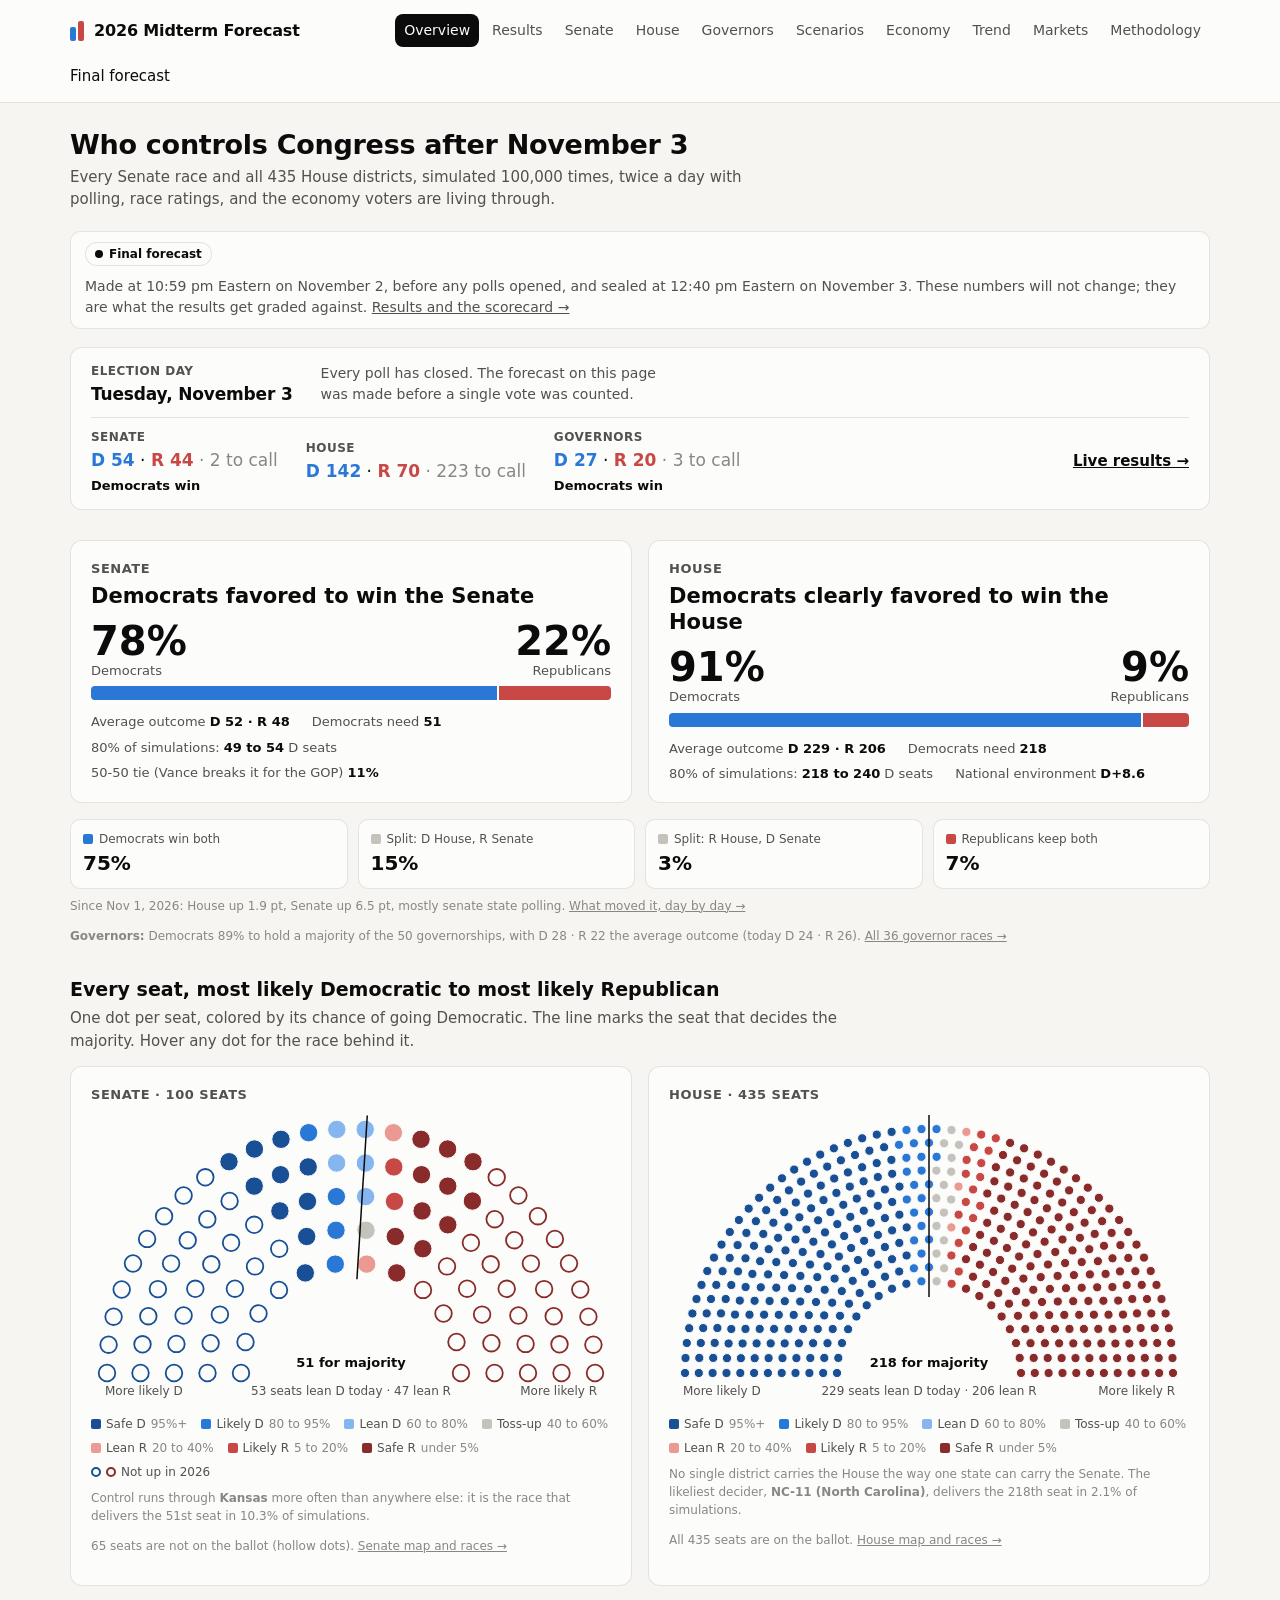
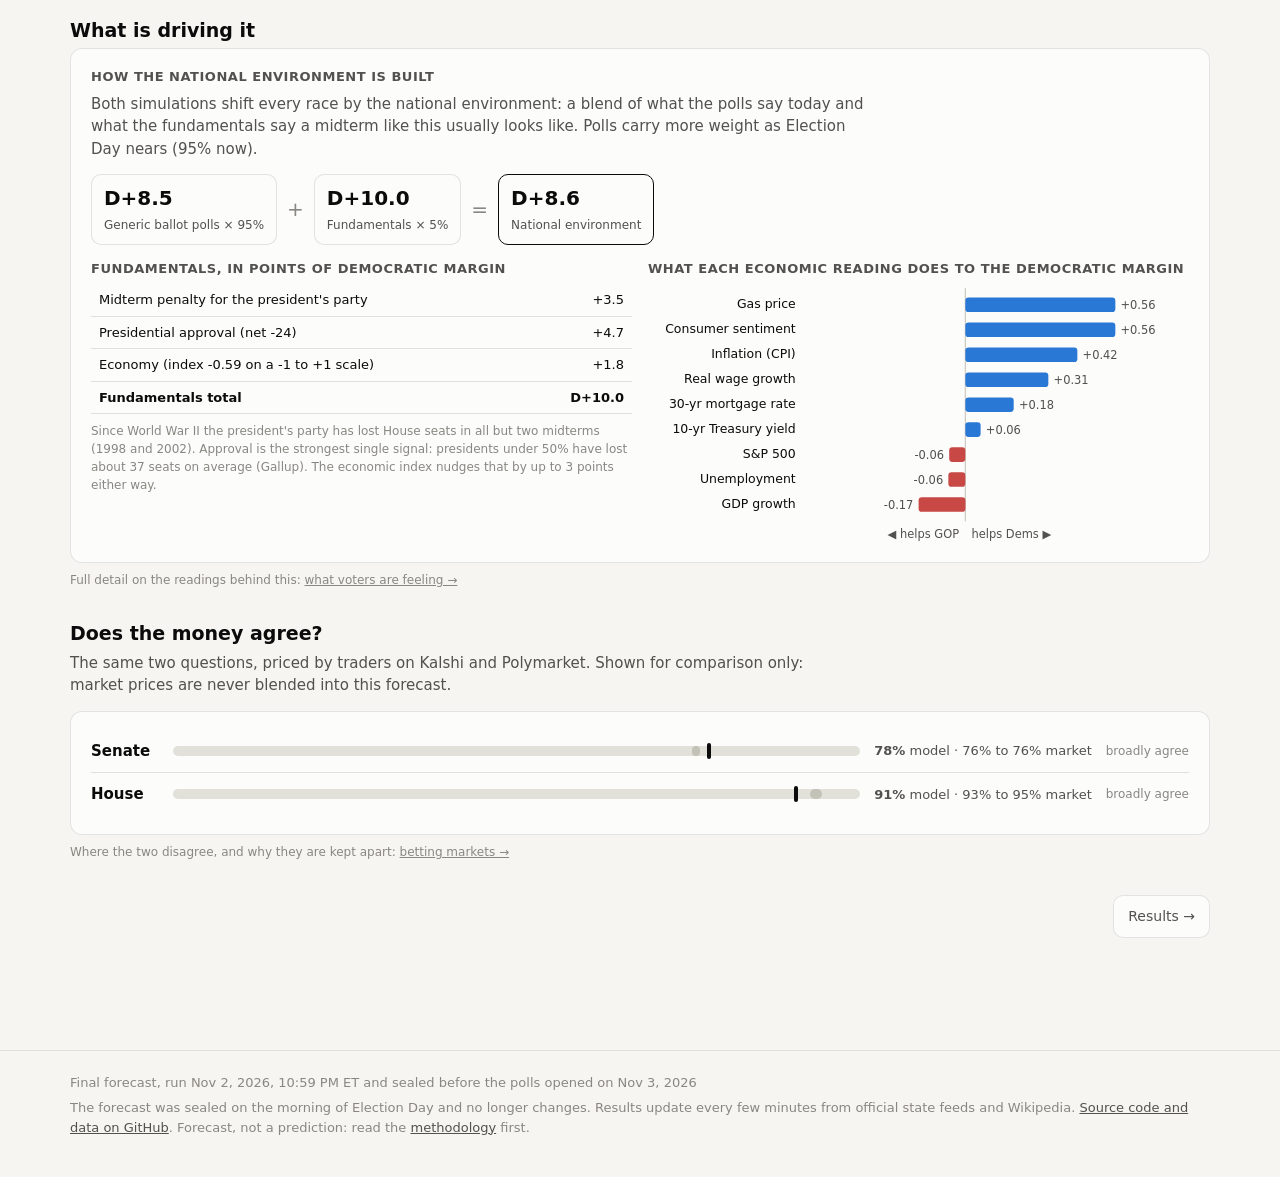
==== commit 4db2c9d0: "Results: Senate D54 R44 (2 uncalled), House D142 R70 (223 uncalled), Governors D27 R20 (3 uncalled)" ====
--- a/site/index.html
+++ b/site/index.html
@@ -17,7 +17,7 @@
 <meta name="twitter:description" content="Who controls the House and Senate after November 3, 2026. Every Senate race and all 435 House districts, simulated 100,000 times, twice a day.">
 <meta name="twitter:image" content="https://gh0stmahn-ai.github.io/assets/og.png">
 <link rel="icon" href="data:image/svg+xml,%3Csvg xmlns='http://www.w3.org/2000/svg' viewBox='0 0 32 32'%3E%3Crect width='32' height='32' rx='7' fill='%23f6f5f1'/%3E%3Crect x='5' y='8' width='10' height='18' rx='2' fill='%232a78d6'/%3E%3Crect x='17' y='8' width='10' height='18' rx='2' fill='%23c74845'/%3E%3C/svg%3E">
-<link rel="stylesheet" href="assets/style.css?v=6482eff1">
+<link rel="stylesheet" href="assets/style.css?v=7c6da667">
 </head>
 <body>
 <header class="site-head"><div class="bar">
@@ -106,7 +106,7 @@
     Forecast, not a prediction: read the <a href="methodology.html">methodology</a> first.</div>
 </div></footer>
 
-<script src="assets/app.js?v=6482eff1"></script>
+<script src="assets/app.js?v=7c6da667"></script>
 <script>
 const PAGE_DATA = {"site":{"timestamp":"2026-11-03T03:59:09.768138+00:00","status":"success","final":true},"senate":{"dem_control_prob":0.7806,"tie_prob":0.1072,"mean_dem_seats":51.93,"mean_rep_seats":47.73,"not_up":{"D":34,"R":31,"note":"65 seats not up in 2026: 34 in the Democratic caucus (incl. King and Sanders), 31 Republican."},"percentiles":{"5":48,"10":49,"25":51,"50":52,"75":53,"90":54,"95":55},"histogram":{"39":1e-05,"40":1e-05,"41":9e-05,"42":0.0001,"43":0.00041,"44":0.00086,"45":0.00246,"46":0.00534,"47":0.0132,"48":0.02885,"49":0.06086,"50":0.10721,"51":0.16689,"52":0.20321,"53":0.19212,"54":0.13326,"55":0.0623,"56":0.01879,"57":0.00337,"58":0.00053,"59":8e-05,"60":2e-05,"61":1e-05,"62":1e-05,"63":1e-05},"seats":[{"seat_id":"AK-2026","state":"AK","held_by":"R","rating":"tossup","lean":"R","dem_candidate":"Mary Peltola","rep_candidate":"Dan S. Sullivan","incumbent":"Dan S. Sullivan","notes":"Top-four ballot: 3 Republicans advanced; Dan S. Sullivan is the incumbent","challenger_caucus":null,"atmospherics_adj":0.0,"polling":{"weight":0.85,"poll_margin":2.1,"n_used":5,"rating_margin":-1.47},"expected_margin":1.56,"dem_win_prob":0.6032,"tipping_prob":0.0985,"rating_prob":0.4012,"poll_prob":0.6396},{"seat_id":"AL-2026","state":"AL","held_by":"R","rating":"solid","lean":"R","dem_candidate":"Everett Wess","rep_candidate":"Barry Moore","incumbent":null,"notes":"Open: Tommy Tuberville not on the ballot","challenger_caucus":null,"atmospherics_adj":0.0,"polling":null,"expected_margin":-25.97,"dem_win_prob":0.0015,"tipping_prob":0.0003,"rating_prob":0.0016,"poll_prob":null},{"seat_id":"AR-2026","state":"AR","held_by":"R","rating":"solid","lean":"R","dem_candidate":"Hallie Shoffner","rep_candidate":"Tom Cotton","incumbent":"Tom Cotton","notes":"","challenger_caucus":null,"atmospherics_adj":0.0,"polling":null,"expected_margin":-25.97,"dem_win_prob":0.0014,"tipping_prob":0.0003,"rating_prob":0.0016,"poll_prob":null},{"seat_id":"CO-2026","state":"CO","held_by":"D","rating":"solid","lean":"D","dem_candidate":"John Hickenlooper","rep_candidate":"Mark Baisley","incumbent":"John Hickenlooper","notes":"","challenger_caucus":null,"atmospherics_adj":0.0,"polling":null,"expected_margin":26.03,"dem_win_prob":0.9984,"tipping_prob":0.0014,"rating_prob":0.9984,"poll_prob":null},{"seat_id":"DE-2026","state":"DE","held_by":"D","rating":"solid","lean":"D","dem_candidate":"Chris Coons","rep_candidate":"Michael Katz","incumbent":"Chris Coons","notes":"","challenger_caucus":null,"atmospherics_adj":0.0,"polling":null,"expected_margin":26.03,"dem_win_prob":0.9987,"tipping_prob":0.001,"rating_prob":0.9984,"poll_prob":null},{"seat_id":"FL-2026-special","state":"FL","held_by":"R","rating":"likely","lean":"R","dem_candidate":"Angie Nixon","rep_candidate":"Ashley Moody","incumbent":"Ashley Moody","notes":"Special election","challenger_caucus":null,"atmospherics_adj":0.0,"polling":{"weight":0.85,"poll_margin":-6.0,"n_used":25,"rating_margin":-12.47},"expected_margin":-6.97,"dem_win_prob":0.114,"tipping_prob":0.0231,"rating_prob":0.0169,"poll_prob":0.1537},{"seat_id":"GA-2026","state":"GA","held_by":"D","rating":"likely","lean":"D","dem_candidate":"Jon Ossoff","rep_candidate":"Mike Collins","incumbent":"Jon Ossoff","notes":"","challenger_caucus":null,"atmospherics_adj":0.0,"polling":{"weight":0.85,"poll_margin":8.8,"n_used":13,"rating_margin":12.53},"expected_margin":9.36,"dem_win_prob":0.9458,"tipping_prob":0.0415,"rating_prob":0.9835,"poll_prob":0.9328},{"seat_id":"IA-2026","state":"IA","held_by":"R","rating":"tossup","lean":"R","dem_candidate":"Josh Turek","rep_candidate":"Ashley Hinson","incumbent":null,"notes":"Open: Joni Ernst not on the ballot","challenger_caucus":null,"atmospherics_adj":-0.02,"polling":{"weight":0.85,"poll_margin":0.2,"n_used":30,"rating_margin":-1.47},"expected_margin":-0.35,"dem_win_prob":0.476,"tipping_prob":0.0891,"rating_prob":0.4012,"poll_prob":0.5136},{"seat_id":"ID-2026","state":"ID","held_by":"R","rating":"solid","lean":"R","dem_candidate":"Todd Achilles (I)","rep_candidate":"Jim Risch","incumbent":"Jim Risch","notes":"The Democratic nominee withdrew; the challenger is independent Todd Achilles","challenger_caucus":"independent","atmospherics_adj":0.0,"polling":null,"expected_margin":-25.97,"dem_win_prob":0.0014,"tipping_prob":0.0,"rating_prob":0.0016,"poll_prob":null},{"seat_id":"IL-2026","state":"IL","held_by":"D","rating":"solid","lean":"D","dem_candidate":"Juliana Stratton","rep_candidate":"Don Tracy","incumbent":null,"notes":"Open: Dick Durbin not on the ballot","challenger_caucus":null,"atmospherics_adj":0.0,"polling":null,"expected_margin":26.03,"dem_win_prob":0.9985,"tipping_prob":0.0015,"rating_prob":0.9984,"poll_prob":null},{"seat_id":"KS-2026","state":"KS","held_by":"R","rating":"tossup","lean":"R","dem_candidate":"Adam Hamilton","rep_candidate":"Roger Marshall","incumbent":"Roger Marshall","notes":"","challenger_caucus":null,"atmospherics_adj":-0.01,"polling":{"weight":0.85,"poll_margin":4.5,"n_used":17,"rating_margin":-1.47},"expected_margin":3.45,"dem_win_prob":0.7278,"tipping_prob":0.103,"rating_prob":0.4012,"poll_prob":0.7781},{"seat_id":"KY-2026","state":"KY","held_by":"R","rating":"solid","lean":"R","dem_candidate":"Charles Booker","rep_candidate":"Andy Barr","incumbent":null,"notes":"Open: Mitch McConnell not on the ballot","challenger_caucus":null,"atmospherics_adj":0.0,"polling":null,"expected_margin":-25.97,"dem_win_prob":0.0018,"tipping_prob":0.0002,"rating_prob":0.0016,"poll_prob":null},{"seat_id":"LA-2026","state":"LA","held_by":"R","rating":"solid","lean":"R","dem_candidate":"Jamie Davis","rep_candidate":"Julia Letlow","incumbent":null,"notes":"Open: Bill Cassidy not on the ballot","challenger_caucus":null,"atmospherics_adj":0.0,"polling":null,"expected_margin":-25.97,"dem_win_prob":0.0015,"tipping_prob":0.0002,"rating_prob":0.0016,"poll_prob":null},{"seat_id":"MA-2026","state":"MA","held_by":"D","rating":"solid","lean":"D","dem_candidate":"Ed Markey","rep_candidate":"John Deaton","incumbent":"Ed Markey","notes":"","challenger_caucus":null,"atmospherics_adj":0.0,"polling":null,"expected_margin":26.03,"dem_win_prob":0.9984,"tipping_prob":0.0013,"rating_prob":0.9984,"poll_prob":null},{"seat_id":"ME-2026","state":"ME","held_by":"R","rating":"tossup","lean":"R","dem_candidate":"Troy Jackson","rep_candidate":"Susan Collins","incumbent":"Susan Collins","notes":"","challenger_caucus":null,"atmospherics_adj":0.0,"polling":{"weight":0.85,"poll_margin":4.2,"n_used":29,"rating_margin":-1.47},"expected_margin":3.35,"dem_win_prob":0.7143,"tipping_prob":0.1007,"rating_prob":0.4012,"poll_prob":0.7626},{"seat_id":"MI-2026","state":"MI","held_by":"D","rating":"lean","lean":"D","dem_candidate":"Abdul El-Sayed","rep_candidate":"Mike Rogers","incumbent":null,"notes":"Open: Gary Peters not on the ballot","challenger_caucus":null,"atmospherics_adj":-0.01,"polling":{"weight":0.85,"poll_margin":4.9,"n_used":49,"rating_margin":8.53},"expected_margin":5.29,"dem_win_prob":0.8211,"tipping_prob":0.0871,"rating_prob":0.9267,"poll_prob":0.7978},{"seat_id":"MN-2026","state":"MN","held_by":"D","rating":"lean","lean":"D","dem_candidate":"Peggy Flanagan","rep_candidate":"Michele Tafoya","incumbent":null,"notes":"Open: Tina Smith not on the ballot","challenger_caucus":null,"atmospherics_adj":0.0,"polling":{"weight":0.85,"poll_margin":5.8,"n_used":20,"rating_margin":8.53},"expected_margin":6.21,"dem_win_prob":0.8622,"tipping_prob":0.0779,"rating_prob":0.9267,"poll_prob":0.8381},{"seat_id":"MS-2026","state":"MS","held_by":"R","rating":"likely","lean":"R","dem_candidate":"Scott Colom","rep_candidate":"Cindy Hyde-Smith","incumbent":"Cindy Hyde-Smith","notes":"","challenger_caucus":null,"atmospherics_adj":0.0,"polling":{"weight":0.425,"poll_margin":-5.6,"n_used":2,"rating_margin":-12.47},"expected_margin":-9.55,"dem_win_prob":0.0676,"tipping_prob":0.0124,"rating_prob":0.0169,"poll_prob":0.1703},{"seat_id":"MT-2026","state":"MT","held_by":"R","rating":"solid","lean":"R","dem_candidate":"Seth Bodnar (I)","rep_candidate":"Kurt Alme","incumbent":null,"notes":"The main challenger is independent Seth Bodnar; Democrat Alani Bankhead is also on the ballot; Open: Steve Daines not on the ballot","challenger_caucus":"independent","atmospherics_adj":0.0,"polling":null,"expected_margin":-25.97,"dem_win_prob":0.0016,"tipping_prob":0.0,"rating_prob":0.0016,"poll_prob":null},{"seat_id":"NC-2026","state":"NC","held_by":"R","rating":"likely","lean":"D","dem_candidate":"Roy Cooper","rep_candidate":"Michael Whatley","incumbent":null,"notes":"Open: Thom Tillis not on the ballot","challenger_caucus":null,"atmospherics_adj":0.0,"polling":{"weight":0.85,"poll_margin":11.0,"n_used":29,"rating_margin":12.53},"expected_margin":11.23,"dem_win_prob":0.9742,"tipping_prob":0.0239,"rating_prob":0.9835,"poll_prob":0.9694},{"seat_id":"NE-2026","state":"NE","held_by":"R","rating":"lean","lean":"R","dem_candidate":"Dan Osborn (I)","rep_candidate":"Pete Ricketts","incumbent":"Pete Ricketts","notes":"Challenger is independent Dan Osborn, who says he would not caucus with either party","challenger_caucus":"independent","atmospherics_adj":0.0,"polling":{"weight":0.85,"poll_margin":-1.4,"n_used":12,"rating_margin":-8.47},"expected_margin":-2.46,"dem_win_prob":0.3326,"tipping_prob":0.0,"rating_prob":0.0748,"poll_prob":0.4059},{"seat_id":"NH-2026","state":"NH","held_by":"D","rating":"lean","lean":"D","dem_candidate":"Chris Pappas","rep_candidate":"John E. Sununu","incumbent":null,"notes":"Open: Jeanne Shaheen not on the ballot","challenger_caucus":null,"atmospherics_adj":-0.03,"polling":{"weight":0.85,"poll_margin":7.6,"n_used":19,"rating_margin":8.53},"expected_margin":7.29,"dem_win_prob":0.8963,"tipping_prob":0.0652,"rating_prob":0.9267,"poll_prob":0.902},{"seat_id":"NJ-2026","state":"NJ","held_by":"D","rating":"solid","lean":"D","dem_candidate":"Cory Booker","rep_candidate":"Justin Murphy","incumbent":"Cory Booker","notes":"","challenger_caucus":null,"atmospherics_adj":0.0,"polling":null,"expected_margin":26.03,"dem_win_prob":0.9983,"tipping_prob":0.0014,"rating_prob":0.9984,"poll_prob":null},{"seat_id":"NM-2026","state":"NM","held_by":"D","rating":"solid","lean":"D","dem_candidate":"Ben Ray Luj\u00e1n","rep_candidate":"Larry Marker","incumbent":"Ben Ray Luj\u00e1n","notes":"","challenger_caucus":null,"atmospherics_adj":0.0,"polling":null,"expected_margin":26.03,"dem_win_prob":0.9979,"tipping_prob":0.0018,"rating_prob":0.9984,"poll_prob":null},{"seat_id":"OH-2026-special","state":"OH","held_by":"R","rating":"tossup","lean":"R","dem_candidate":"Sherrod Brown","rep_candidate":"Jon Husted","incumbent":null,"notes":"Special election","challenger_caucus":null,"atmospherics_adj":0.05,"polling":{"weight":0.85,"poll_margin":3.5,"n_used":34,"rating_margin":-1.47},"expected_margin":3.5,"dem_win_prob":0.7279,"tipping_prob":0.1018,"rating_prob":0.4012,"poll_prob":0.7242},{"seat_id":"OK-2026","state":"OK","held_by":"R","rating":"solid","lean":"R","dem_candidate":"N'Kiyla Jasmine Thomas","rep_candidate":"Kevin Hern","incumbent":null,"notes":"Open: Alan Armstrong not on the ballot","challenger_caucus":null,"atmospherics_adj":0.0,"polling":null,"expected_margin":-25.97,"dem_win_prob":0.0015,"tipping_prob":0.0002,"rating_prob":0.0016,"poll_prob":null},{"seat_id":"OR-2026","state":"OR","held_by":"D","rating":"solid","lean":"D","dem_candidate":"Jeff Merkley","rep_candidate":"David Brock Smith","incumbent":"Jeff Merkley","notes":"","challenger_caucus":null,"atmospherics_adj":0.0,"polling":null,"expected_margin":26.03,"dem_win_prob":0.9984,"tipping_prob":0.001,"rating_prob":0.9984,"poll_prob":null},{"seat_id":"RI-2026","state":"RI","held_by":"D","rating":"solid","lean":"D","dem_candidate":"Jack Reed","rep_candidate":"Raymond McKay","incumbent":"Jack Reed","notes":"","challenger_caucus":null,"atmospherics_adj":0.0,"polling":null,"expected_margin":26.03,"dem_win_prob":0.9984,"tipping_prob":0.0012,"rating_prob":0.9984,"poll_prob":null},{"seat_id":"SC-2026","state":"SC","held_by":"R","rating":"lean","lean":"R","dem_candidate":"Annie Andrews","rep_candidate":"Darline Graham","incumbent":"Darline Graham","notes":"","challenger_caucus":null,"atmospherics_adj":0.0,"polling":{"weight":0.85,"poll_margin":-1.6,"n_used":16,"rating_margin":-8.47},"expected_margin":-2.63,"dem_win_prob":0.323,"tipping_prob":0.0665,"rating_prob":0.0748,"poll_prob":0.3927},{"seat_id":"SD-2026","state":"SD","held_by":"R","rating":"solid","lean":"R","dem_candidate":"Brian Bengs (I)","rep_candidate":"Mike Rounds","incumbent":"Mike Rounds","notes":"The Democratic nominee withdrew; the challenger is independent Brian Bengs","challenger_caucus":"independent","atmospherics_adj":0.0,"polling":null,"expected_margin":-25.97,"dem_win_prob":0.0016,"tipping_prob":0.0,"rating_prob":0.0016,"poll_prob":null},{"seat_id":"TN-2026","state":"TN","held_by":"R","rating":"solid","lean":"R","dem_candidate":"Marquita Bradshaw","rep_candidate":"Bill Hagerty","incumbent":"Bill Hagerty","notes":"","challenger_caucus":null,"atmospherics_adj":0.0,"polling":null,"expected_margin":-25.97,"dem_win_prob":0.0017,"tipping_prob":0.0002,"rating_prob":0.0016,"poll_prob":null},{"seat_id":"TX-2026","state":"TX","held_by":"R","rating":"tossup","lean":"R","dem_candidate":"James Talarico","rep_candidate":"Ken Paxton","incumbent":null,"notes":"Open: John Cornyn not on the ballot","challenger_caucus":null,"atmospherics_adj":0.02,"polling":{"weight":0.85,"poll_margin":3.3,"n_used":56,"rating_margin":-1.47},"expected_margin":2.88,"dem_win_prob":0.682,"tipping_prob":0.0954,"rating_prob":0.4012,"poll_prob":0.7128},{"seat_id":"VA-2026","state":"VA","held_by":"D","rating":"solid","lean":"D","dem_candidate":"Mark Warner","rep_candidate":"Bert Mizusawa","incumbent":"Mark Warner","notes":"","challenger_caucus":null,"atmospherics_adj":0.0,"polling":null,"expected_margin":26.03,"dem_win_prob":0.9984,"tipping_prob":0.0013,"rating_prob":0.9984,"poll_prob":null},{"seat_id":"WV-2026","state":"WV","held_by":"R","rating":"solid","lean":"R","dem_candidate":"Rachel Fetty Anderson","rep_candidate":"Shelley Moore Capito","incumbent":"Shelley Moore Capito","notes":"","challenger_caucus":null,"atmospherics_adj":0.0,"polling":null,"expected_margin":-25.97,"dem_win_prob":0.0026,"tipping_prob":0.0004,"rating_prob":0.0016,"poll_prob":null},{"seat_id":"WY-2026","state":"WY","held_by":"R","rating":"solid","lean":"R","dem_candidate":"James W. Byrd","rep_candidate":"Harriet Hageman","incumbent":null,"notes":"Open: Cynthia Lummis not on the ballot","challenger_caucus":null,"atmospherics_adj":0.0,"polling":null,"expected_margin":-25.97,"dem_win_prob":0.0017,"tipping_prob":0.0003,"rating_prob":0.0016,"poll_prob":null}],"ratings_as_of":"2026-11-03","ratings_source":"Cook Political Report Senate ratings of Nov 2, 2026, via Wikipedia (revision 1383523717, 2026-11-03)"},"house":{"dem_control_prob":0.9069,"mean_dem_seats":229.21,"majority":218,"percentiles":{"5":213,"10":218,"25":224,"50":230,"75":235,"90":240,"95":244},"histogram":{"152":1e-05,"153":1e-05,"154":2e-05,"155":4e-05,"156":2e-05,"157":2e-05,"158":2e-05,"159":3e-05,"160":3e-05,"161":5e-05,"162":6e-05,"163":1e-05,"164":3e-05,"165":6e-05,"166":4e-05,"167":5e-05,"168":5e-05,"169":4e-05,"170":6e-05,"171":4e-05,"172":3e-05,"173":7e-05,"174":0.00011,"175":0.00012,"176":0.0001,"177":0.00013,"178":0.00013,"179":8e-05,"180":0.00022,"181":0.00019,"182":0.00013,"183":0.00029,"184":0.00022,"185":0.00022,"186":0.00016,"187":0.00025,"188":0.00027,"189":0.00022,"190":0.00028,"191":0.00035,"192":0.00047,"193":0.00053,"194":0.00044,"195":0.00051,"196":0.00055,"197":0.00068,"198":0.00091,"199":0.00081,"200":0.00103,"201":0.00133,"202":0.00137,"203":0.00168,"204":0.00171,"205":0.00214,"206":0.00233,"207":0.00257,"208":0.00305,"209":0.00361,"210":0.00419,"211":0.00556,"212":0.00551,"213":0.00646,"214":0.00777,"215":0.00974,"216":0.01069,"217":0.01297,"218":0.01559,"219":0.01824,"220":0.02122,"221":0.02446,"222":0.02752,"223":0.03137,"224":0.03525,"225":0.04006,"226":0.04424,"227":0.04671,"228":0.04945,"229":0.04965,"230":0.05009,"231":0.04946,"232":0.04788,"233":0.04641,"234":0.04367,"235":0.03802,"236":0.03458,"237":0.03055,"238":0.02599,"239":0.02225,"240":0.01904,"241":0.01569,"242":0.01256,"243":0.01124,"244":0.00938,"245":0.00713,"246":0.00583,"247":0.00511,"248":0.00421,"249":0.00378,"250":0.00269,"251":0.00254,"252":0.00245,"253":0.00165,"254":0.00165,"255":0.00122,"256":0.00094,"257":0.00083,"258":0.0008,"259":0.00068,"260":0.00044,"261":0.00049,"262":0.00051,"263":0.00032,"264":0.0004,"265":0.00022,"266":0.00035,"267":0.00022,"268":0.00022,"269":0.0001,"270":0.00016,"271":0.00015,"272":0.00012,"273":9e-05,"274":9e-05,"275":0.00011,"276":7e-05,"277":8e-05,"278":3e-05,"279":7e-05,"280":4e-05,"281":7e-05,"282":6e-05,"283":3e-05,"284":6e-05,"285":3e-05,"286":3e-05,"287":4e-05,"289":1e-05},"district_probs":{"AK-AL":0.0997,"AL-1":0.0,"AL-2":0.0906,"AL-3":0.0,"AL-4":0.0,"AL-5":0.0,"AL-6":0.0,"AL-7":0.9995,"AR-1":0.0,"AR-2":0.0212,"AR-3":0.0,"AR-4":0.0,"AZ-1":0.9092,"AZ-2":0.0944,"AZ-3":1.0,"AZ-4":0.9721,"AZ-5":0.0003,"AZ-6":0.9159,"AZ-7":0.9999,"AZ-8":0.0012,"AZ-9":0.0,"CA-1":0.9936,"CA-2":0.9999,"CA-3":0.9877,"CA-4":0.9968,"CA-5":0.0004,"CA-6":0.9799,"CA-7":0.9936,"CA-8":1.0,"CA-9":0.9968,"CA-10":1.0,"CA-11":1.0,"CA-12":1.0,"CA-13":0.9671,"CA-14":1.0,"CA-15":1.0,"CA-16":1.0,"CA-17":1.0,"CA-18":1.0,"CA-19":1.0,"CA-20":0.0,"CA-21":0.9787,"CA-22":0.5162,"CA-23":0.0009,"CA-24":0.9999,"CA-25":0.9652,"CA-26":0.998,"CA-27":0.9875,"CA-28":0.9999,"CA-29":1.0,"CA-30":1.0,"CA-31":0.9964,"CA-32":1.0,"CA-33":0.9935,"CA-34":1.0,"CA-35":0.988,"CA-36":1.0,"CA-37":1.0,"CA-38":0.9965,"CA-39":0.994,"CA-40":0.0067,"CA-41":0.9981,"CA-42":0.9968,"CA-43":1.0,"CA-44":1.0,"CA-45":0.9707,"CA-46":0.9992,"CA-47":0.9878,"CA-48":0.9066,"CA-49":0.9939,"CA-50":0.9992,"CA-51":0.999,"CA-52":0.9997,"CO-1":1.0,"CO-2":1.0,"CO-3":0.0295,"CO-4":0.0827,"CO-5":0.4108,"CO-6":0.9997,"CO-7":0.9981,"CO-8":0.9141,"CT-1":0.9999,"CT-2":0.971,"CT-3":0.9978,"CT-4":1.0,"CT-5":0.9516,"DE-AL":0.9981,"FL-1":0.0,"FL-2":0.0011,"FL-3":0.0003,"FL-4":0.029,"FL-5":0.0003,"FL-6":0.0001,"FL-7":0.111,"FL-8":0.0011,"FL-9":0.0881,"FL-10":0.9999,"FL-11":0.0024,"FL-12":0.0023,"FL-13":0.1031,"FL-14":0.5639,"FL-15":0.0006,"FL-16":0.027,"FL-17":0.0003,"FL-18":0.0012,"FL-19":0.0001,"FL-20":1.0,"FL-21":0.0023,"FL-22":0.5641,"FL-23":0.9989,"FL-24":1.0,"FL-25":0.8924,"FL-26":0.0022,"FL-27":0.1015,"FL-28":0.0004,"GA-1":0.0011,"GA-2":0.9712,"GA-3":0.0,"GA-4":1.0,"GA-5":1.0,"GA-6":1.0,"GA-7":0.0002,"GA-8":0.0,"GA-9":0.0,"GA-10":0.0002,"GA-11":0.0001,"GA-12":0.0023,"GA-13":1.0,"GA-14":0.0,"HI-1":0.9999,"HI-2":0.9997,"IA-1":0.8748,"IA-2":0.4327,"IA-3":0.892,"IA-4":0.0,"ID-1":0.0,"ID-2":0.0,"IL-1":1.0,"IL-2":1.0,"IL-3":1.0,"IL-4":1.0,"IL-5":1.0,"IL-6":0.9539,"IL-7":1.0,"IL-8":0.984,"IL-9":1.0,"IL-10":0.9999,"IL-11":0.9916,"IL-12":0.0,"IL-13":0.985,"IL-14":0.9523,"IL-15":0.0,"IL-16":0.0002,"IL-17":0.9533,"IN-1":0.9749,"IN-2":0.0,"IN-3":0.0,"IN-4":0.0,"IN-5":0.0901,"IN-6":0.0,"IN-7":1.0,"IN-8":0.0,"IN-9":0.0,"KS-1":0.0,"KS-2":0.0162,"KS-3":0.9261,"KS-4":0.0001,"KY-1":0.0,"KY-2":0.0,"KY-3":0.9994,"KY-4":0.0,"KY-5":0.0,"KY-6":0.3823,"LA-1":0.0,"LA-2":1.0,"LA-3":0.0,"LA-4":0.0,"LA-5":0.0,"LA-6":0.0,"MA-1":0.998,"MA-2":0.9999,"MA-3":0.9998,"MA-4":0.9997,"MA-5":1.0,"MA-6":0.9998,"MA-7":1.0,"MA-8":1.0,"MA-9":0.9915,"MD-1":0.0014,"MD-2":0.9993,"MD-3":0.9998,"MD-4":1.0,"MD-5":1.0,"MD-6":0.9477,"MD-7":1.0,"MD-8":1.0,"ME-1":0.9997,"ME-2":0.1285,"MI-1":0.0002,"MI-2":0.0,"MI-3":0.9729,"MI-4":0.4482,"MI-5":0.0,"MI-6":0.9999,"MI-7":0.4993,"MI-8":0.9718,"MI-9":0.0,"MI-10":0.4463,"MI-11":0.9991,"MI-12":1.0,"MI-13":1.0,"MN-1":0.1006,"MN-2":0.9822,"MN-3":0.9998,"MN-4":1.0,"MN-5":1.0,"MN-6":0.0004,"MN-7":0.0,"MN-8":0.0022,"MO-1":1.0,"MO-2":0.0237,"MO-3":0.0,"MO-4":0.0,"MO-5":1.0,"MO-6":0.0,"MO-7":0.0,"MO-8":0.0,"MS-1":0.0,"MS-2":0.9998,"MS-3":0.0,"MS-4":0.0,"MT-1":0.4115,"MT-2":0.0,"NC-1":0.5505,"NC-2":1.0,"NC-3":0.0251,"NC-4":1.0,"NC-5":0.0181,"NC-6":0.0006,"NC-7":0.0229,"NC-8":0.0004,"NC-9":0.0201,"NC-10":0.0006,"NC-11":0.8773,"NC-12":1.0,"NC-13":0.0207,"NC-14":0.02,"ND-AL":0.0,"NE-1":0.0254,"NE-2":0.9809,"NE-3":0.0,"NH-1":0.9784,"NH-2":0.9224,"NJ-1":0.9993,"NJ-2":0.0325,"NJ-3":0.983,"NJ-4":0.0,"NJ-5":0.9197,"NJ-6":0.983,"NJ-7":0.9064,"NJ-8":1.0,"NJ-9":0.9744,"NJ-10":1.0,"NJ-11":0.9825,"NJ-12":0.9999,"NM-1":0.9946,"NM-2":0.8994,"NM-3":0.9454,"NV-1":0.9777,"NV-2":0.0945,"NV-3":0.9752,"NV-4":0.978,"NY-1":0.0177,"NY-2":0.0053,"NY-3":0.9708,"NY-4":0.975,"NY-5":1.0,"NY-6":0.9909,"NY-7":1.0,"NY-8":1.0,"NY-9":1.0,"NY-10":1.0,"NY-11":0.0004,"NY-12":1.0,"NY-13":1.0,"NY-14":1.0,"NY-15":1.0,"NY-16":1.0,"NY-17":0.5196,"NY-18":0.9204,"NY-19":0.9718,"NY-20":0.9975,"NY-21":0.0796,"NY-22":0.9712,"NY-23":0.0003,"NY-24":0.0002,"NY-25":0.9993,"NY-26":0.9996,"OH-1":0.9703,"OH-2":0.0,"OH-3":1.0,"OH-4":0.0,"OH-5":0.0001,"OH-6":0.0,"OH-7":0.4099,"OH-8":0.0011,"OH-9":0.8731,"OH-10":0.122,"OH-11":1.0,"OH-12":0.0,"OH-13":0.9782,"OH-14":0.0004,"OH-15":0.1127,"OK-1":0.0001,"OK-2":0.0,"OK-3":0.0,"OK-4":0.0,"OK-5":0.0005,"OR-1":1.0,"OR-2":0.0001,"OR-3":1.0,"OR-4":0.9921,"OR-5":0.9734,"OR-6":0.9921,"PA-1":0.5233,"PA-2":1.0,"PA-3":1.0,"PA-4":0.9979,"PA-5":1.0,"PA-6":0.9916,"PA-7":0.9091,"PA-8":0.8865,"PA-9":0.0,"PA-10":0.8946,"PA-11":0.0002,"PA-12":0.9996,"PA-13":0.0,"PA-14":0.0,"PA-15":0.0,"PA-16":0.0001,"PA-17":0.9537,"RI-1":1.0,"RI-2":0.9735,"SC-1":0.3898,"SC-2":0.0022,"SC-3":0.0,"SC-4":0.0001,"SC-5":0.0002,"SC-6":0.9999,"SC-7":0.0001,"SD-AL":0.0,"TN-1":0.0,"TN-2":0.0,"TN-3":0.0,"TN-4":0.0002,"TN-5":0.0003,"TN-6":0.0001,"TN-7":0.0001,"TN-8":0.0002,"TN-9":0.0185,"TX-1":0.0,"TX-2":0.0002,"TX-3":0.0002,"TX-4":0.0002,"TX-5":0.0004,"TX-6":0.0002,"TX-7":0.9999,"TX-8":0.0001,"TX-9":0.0251,"TX-10":0.0005,"TX-11":0.0,"TX-12":0.0002,"TX-13":0.0,"TX-14":0.0001,"TX-15":0.3799,"TX-16":0.9997,"TX-17":0.0004,"TX-18":1.0,"TX-19":0.0,"TX-20":1.0,"TX-21":0.0005,"TX-22":0.0002,"TX-23":0.1072,"TX-24":0.0015,"TX-25":0.0003,"TX-26":0.0002,"TX-27":0.0005,"TX-28":0.957,"TX-29":1.0,"TX-30":1.0,"TX-31":0.0001,"TX-32":0.0016,"TX-33":1.0,"TX-34":0.8803,"TX-35":0.5602,"TX-36":0.0002,"TX-37":1.0,"TX-38":0.0004,"UT-1":1.0,"UT-2":0.0,"UT-3":0.0,"UT-4":0.0,"VA-1":0.4467,"VA-2":0.9131,"VA-3":1.0,"VA-4":1.0,"VA-5":0.1033,"VA-6":0.0001,"VA-7":0.9787,"VA-8":1.0,"VA-9":0.0,"VA-10":0.9916,"VA-11":1.0,"VT-AL":1.0,"WA-1":1.0,"WA-2":0.9999,"WA-3":0.9035,"WA-4":0.0003,"WA-5":0.0273,"WA-6":0.9997,"WA-7":1.0,"WA-8":0.9555,"WA-9":1.0,"WA-10":0.999,"WI-1":0.1405,"WI-2":1.0,"WI-3":0.8907,"WI-4":1.0,"WI-5":0.0002,"WI-6":0.0015,"WI-7":0.0002,"WI-8":0.0011,"WV-1":0.0,"WV-2":0.0,"WY-AL":0.0},"district_tipping":{"AK-AL":0.0018,"AL-2":0.0015,"AZ-1":0.0174,"AZ-2":0.0017,"AZ-4":0.0054,"AZ-6":0.0181,"CA-1":0.0014,"CA-3":0.0021,"CA-4":0.0008,"CA-6":0.0036,"CA-7":0.0014,"CA-9":0.0007,"CA-13":0.0076,"CA-21":0.0033,"CA-22":0.0179,"CA-25":0.0055,"CA-27":0.0022,"CA-31":0.0006,"CA-33":0.0012,"CA-35":0.0023,"CA-38":0.0006,"CA-39":0.0015,"CA-42":0.0007,"CA-45":0.0067,"CA-47":0.0022,"CA-48":0.0149,"CA-49":0.0013,"CO-4":0.0012,"CO-5":0.0137,"CO-8":0.0175,"CT-2":0.0049,"CT-3":0.0006,"CT-5":0.008,"DE-AL":0.0005,"FL-7":0.002,"FL-9":0.0013,"FL-13":0.0018,"FL-14":0.02,"FL-22":0.0198,"FL-25":0.0198,"FL-27":0.0017,"GA-2":0.0054,"IA-1":0.0194,"IA-2":0.0138,"IA-3":0.0185,"IL-6":0.0079,"IL-8":0.0036,"IL-11":0.0019,"IL-13":0.0034,"IL-14":0.0079,"IL-17":0.0081,"IN-1":0.0079,"IN-5":0.0018,"KS-3":0.0104,"KY-6":0.0123,"MA-1":0.0006,"MA-9":0.002,"MD-6":0.0081,"ME-2":0.0028,"MI-3":0.0057,"MI-4":0.0145,"MI-7":0.0166,"MI-8":0.0089,"MI-10":0.0146,"MN-1":0.0018,"MN-2":0.0066,"MT-1":0.013,"NC-1":0.0194,"NC-11":0.0206,"NE-2":0.0065,"NH-1":0.0071,"NH-2":0.0113,"NJ-3":0.0035,"NJ-5":0.0106,"NJ-6":0.0036,"NJ-7":0.017,"NJ-9":0.0065,"NJ-11":0.0036,"NM-1":0.0011,"NM-2":0.0164,"NM-3":0.0078,"NV-1":0.0063,"NV-2":0.0013,"NV-3":0.0067,"NV-4":0.0068,"NY-3":0.008,"NY-4":0.0066,"NY-6":0.0021,"NY-17":0.0176,"NY-18":0.0105,"NY-19":0.0073,"NY-20":0.0007,"NY-21":0.0012,"NY-22":0.0057,"OH-1":0.009,"OH-7":0.0132,"OH-9":0.0201,"OH-10":0.0024,"OH-13":0.0074,"OH-15":0.0025,"OR-4":0.0019,"OR-5":0.0056,"OR-6":0.0021,"PA-1":0.0178,"PA-6":0.0018,"PA-7":0.0177,"PA-8":0.0202,"PA-10":0.0196,"PA-17":0.0078,"RI-2":0.0057,"SC-1":0.0131,"TX-15":0.012,"TX-23":0.0018,"TX-28":0.0103,"TX-34":0.0184,"TX-35":0.0193,"VA-1":0.0151,"VA-2":0.0176,"VA-5":0.0017,"VA-7":0.0062,"VA-10":0.0021,"WA-3":0.0186,"WA-8":0.0079,"WI-1":0.0032,"WI-3":0.0192},"district_ratings":{"AK-AL":"NR","AL-1":"SR","AL-2":"NR","AL-3":"SR","AL-4":"SR","AL-5":"SR","AL-6":"SR","AL-7":"SD","AR-1":"SR","AR-2":"LR","AR-3":"SR","AR-4":"SR","AZ-1":"ND","AZ-2":"NR","AZ-3":"SD","AZ-4":"SD","AZ-5":"SR","AZ-6":"ND","AZ-7":"SD","AZ-8":"SR","AZ-9":"SR","CA-1":"SD","CA-2":"SD","CA-3":"SD","CA-4":"SD","CA-5":"SR","CA-6":"SD","CA-7":"SD","CA-8":"SD","CA-9":"SD","CA-10":"SD","CA-11":"SD","CA-12":"SD","CA-13":"LD","CA-14":"SD","CA-15":"SD","CA-16":"SD","CA-17":"SD","CA-18":"SD","CA-19":"SD","CA-20":"SR","CA-21":"SD","CA-22":"TR","CA-23":"SR","CA-24":"SD","CA-25":"SD","CA-26":"SD","CA-27":"SD","CA-28":"SD","CA-29":"SD","CA-30":"SD","CA-31":"SD","CA-32":"SD","CA-33":"SD","CA-34":"SD","CA-35":"SD","CA-36":"SD","CA-37":"SD","CA-38":"SD","CA-39":"SD","CA-40":"SR","CA-41":"SD","CA-42":"SD","CA-43":"SD","CA-44":"SD","CA-45":"LD","CA-46":"SD","CA-47":"SD","CA-48":"ND","CA-49":"SD","CA-50":"SD","CA-51":"SD","CA-52":"SD","CO-1":"SD","CO-2":"SD","CO-3":"LR","CO-4":"NR","CO-5":"TR","CO-6":"SD","CO-7":"SD","CO-8":"ND","CT-1":"SD","CT-2":"SD","CT-3":"SD","CT-4":"SD","CT-5":"SD","DE-AL":"SD","FL-1":"SR","FL-2":"SR","FL-3":"SR","FL-4":"LR","FL-5":"SR","FL-6":"SR","FL-7":"NR","FL-8":"SR","FL-9":"NR","FL-10":"SD","FL-11":"SR","FL-12":"SR","FL-13":"NR","FL-14":"TD","FL-15":"SR","FL-16":"LR","FL-17":"SR","FL-18":"SR","FL-19":"SR","FL-20":"SD","FL-21":"SR","FL-22":"TD","FL-23":"SD","FL-24":"SD","FL-25":"ND","FL-26":"SR","FL-27":"NR","FL-28":"SR","GA-1":"SR","GA-2":"SD","GA-3":"SR","GA-4":"SD","GA-5":"SD","GA-6":"SD","GA-7":"SR","GA-8":"SR","GA-9":"SR","GA-10":"SR","GA-11":"SR","GA-12":"SR","GA-13":"SD","GA-14":"SR","HI-1":"SD","HI-2":"SD","IA-1":"ND","IA-2":"TR","IA-3":"ND","IA-4":"SR","ID-1":"SR","ID-2":"SR","IL-1":"SD","IL-2":"SD","IL-3":"SD","IL-4":"SD","IL-5":"SD","IL-6":"SD","IL-7":"SD","IL-8":"SD","IL-9":"SD","IL-10":"SD","IL-11":"SD","IL-12":"SR","IL-13":"SD","IL-14":"SD","IL-15":"SR","IL-16":"SR","IL-17":"SD","IN-1":"LD","IN-2":"SR","IN-3":"SR","IN-4":"SR","IN-5":"NR","IN-6":"SR","IN-7":"SD","IN-8":"SR","IN-9":"SR","KS-1":"SR","KS-2":"LR","KS-3":"SD","KS-4":"SR","KY-1":"SR","KY-2":"SR","KY-3":"SD","KY-4":"SR","KY-5":"SR","KY-6":"TR","LA-1":"SR","LA-2":"SD","LA-3":"SR","LA-4":"SR","LA-5":"SR","LA-6":"SR","MA-1":"SD","MA-2":"SD","MA-3":"SD","MA-4":"SD","MA-5":"SD","MA-6":"SD","MA-7":"SD","MA-8":"SD","MA-9":"SD","MD-1":"SR","MD-2":"SD","MD-3":"SD","MD-4":"SD","MD-5":"SD","MD-6":"SD","MD-7":"SD","MD-8":"SD","ME-1":"SD","ME-2":"NR","MI-1":"SR","MI-2":"SR","MI-3":"SD","MI-4":"TR","MI-5":"SR","MI-6":"SD","MI-7":"TR","MI-8":"LD","MI-9":"SR","MI-10":"TR","MI-11":"SD","MI-12":"SD","MI-13":"SD","MN-1":"NR","MN-2":"LD","MN-3":"SD","MN-4":"SD","MN-5":"SD","MN-6":"SR","MN-7":"SR","MN-8":"SR","MO-1":"SD","MO-2":"LR","MO-3":"SR","MO-4":"SR","MO-5":"SD","MO-6":"SR","MO-7":"SR","MO-8":"SR","MS-1":"SR","MS-2":"SD","MS-3":"SR","MS-4":"SR","MT-1":"TR","MT-2":"SR","NC-1":"TD","NC-2":"SD","NC-3":"LR","NC-4":"SD","NC-5":"LR","NC-6":"SR","NC-7":"LR","NC-8":"SR","NC-9":"LR","NC-10":"SR","NC-11":"ND","NC-12":"SD","NC-13":"LR","NC-14":"LR","ND-AL":"SR","NE-1":"LR","NE-2":"LD","NE-3":"SR","NH-1":"LD","NH-2":"SD","NJ-1":"SD","NJ-2":"LR","NJ-3":"SD","NJ-4":"SR","NJ-5":"SD","NJ-6":"SD","NJ-7":"ND","NJ-8":"SD","NJ-9":"LD","NJ-10":"SD","NJ-11":"SD","NJ-12":"SD","NM-1":"SD","NM-2":"ND","NM-3":"SD","NV-1":"LD","NV-2":"NR","NV-3":"LD","NV-4":"LD","NY-1":"SR","NY-2":"SR","NY-3":"LD","NY-4":"LD","NY-5":"SD","NY-6":"SD","NY-7":"SD","NY-8":"SD","NY-9":"SD","NY-10":"SD","NY-11":"SR","NY-12":"SD","NY-13":"SD","NY-14":"SD","NY-15":"SD","NY-16":"SD","NY-17":"TR","NY-18":"SD","NY-19":"LD","NY-20":"SD","NY-21":"NR","NY-22":"SD","NY-23":"SR","NY-24":"SR","NY-25":"SD","NY-26":"SD","OH-1":"LD","OH-2":"SR","OH-3":"SD","OH-4":"SR","OH-5":"SR","OH-6":"SR","OH-7":"TR","OH-8":"SR","OH-9":"ND","OH-10":"NR","OH-11":"SD","OH-12":"SR","OH-13":"LD","OH-14":"SR","OH-15":"NR","OK-1":"SR","OK-2":"SR","OK-3":"SR","OK-4":"SR","OK-5":"SR","OR-1":"SD","OR-2":"SR","OR-3":"SD","OR-4":"SD","OR-5":"SD","OR-6":"SD","PA-1":"TR","PA-2":"SD","PA-3":"SD","PA-4":"SD","PA-5":"SD","PA-6":"SD","PA-7":"ND","PA-8":"ND","PA-9":"SR","PA-10":"ND","PA-11":"SR","PA-12":"SD","PA-13":"SR","PA-14":"SR","PA-15":"SR","PA-16":"SR","PA-17":"SD","RI-1":"SD","RI-2":"SD","SC-1":"TR","SC-2":"SR","SC-3":"SR","SC-4":"SR","SC-5":"SR","SC-6":"SD","SC-7":"SR","SD-AL":"SR","TN-1":"SR","TN-2":"SR","TN-3":"SR","TN-4":"SR","TN-5":"SR","TN-6":"SR","TN-7":"SR","TN-8":"SR","TN-9":"LR","TX-1":"SR","TX-2":"SR","TX-3":"SR","TX-4":"SR","TX-5":"SR","TX-6":"SR","TX-7":"SD","TX-8":"SR","TX-9":"LR","TX-10":"SR","TX-11":"SR","TX-12":"SR","TX-13":"SR","TX-14":"SR","TX-15":"TR","TX-16":"SD","TX-17":"SR","TX-18":"SD","TX-19":"SR","TX-20":"SD","TX-21":"SR","TX-22":"SR","TX-23":"NR","TX-24":"SR","TX-25":"SR","TX-26":"SR","TX-27":"SR","TX-28":"LD","TX-29":"SD","TX-30":"SD","TX-31":"SR","TX-32":"SR","TX-33":"SD","TX-34":"ND","TX-35":"TD","TX-36":"SR","TX-37":"SD","TX-38":"SR","UT-1":"SD","UT-2":"SR","UT-3":"SR","UT-4":"SR","VA-1":"TR","VA-2":"ND","VA-3":"SD","VA-4":"SD","VA-5":"NR","VA-6":"SR","VA-7":"LD","VA-8":"SD","VA-9":"SR","VA-10":"SD","VA-11":"SD","VT-AL":"SD","WA-1":"SD","WA-2":"SD","WA-3":"ND","WA-4":"SR","WA-5":"LR","WA-6":"SD","WA-7":"SD","WA-8":"SD","WA-9":"SD","WA-10":"SD","WI-1":"NR","WI-2":"SD","WI-3":"ND","WI-4":"SD","WI-5":"SR","WI-6":"SR","WI-7":"SR","WI-8":"SR","WV-1":"SR","WV-2":"SR","WY-AL":"SR"},"ratings_as_of":"2026-11-03","ratings_source":"Cook Political Report House ratings of Nov 2, 2026, via Wikipedia (revision 1383517754); unlisted seats Solid for the party the 2026 PVI favours"},"environment":{"generic_ballot":8.53,"generic_ballot_as_of":"2026-11-03","poll_weight":0.95,"fundamentals":{"midterm_baseline_pts":3.5,"approval_net":-23.7,"approval_pts":4.74,"economic_index":-0.595,"economic_pts":1.78,"economic_components":[{"id":"gas_price","label":"Gas price","score":-1.0,"weight":0.18,"contribution":-0.186},{"id":"cpi_inflation","label":"Inflation (CPI)","score":-0.75,"weight":0.18,"contribution":-0.139},{"id":"consumer_sentiment","label":"Consumer sentiment","score":-1.0,"weight":0.18,"contribution":-0.186},{"id":"real_wages","label":"Real wage growth","score":-1.0,"weight":0.1,"contribution":-0.103},{"id":"unemployment","label":"Unemployment","score":0.2,"weight":0.1,"contribution":0.021},{"id":"gdp_growth","label":"GDP growth","score":0.7,"weight":0.08,"contribution":0.058},{"id":"mortgage_rate","label":"30-yr mortgage rate","score":-0.827,"weight":0.07,"contribution":-0.06},{"id":"treasury_10y","label":"10-yr Treasury yield","score":-0.627,"weight":0.03,"contribution":-0.019},{"id":"sp500","label":"S&P 500","score":0.38,"weight":0.05,"contribution":0.02}],"prior_dem_margin":10.03},"dem_margin":8.6,"days_to_election":0,"national_error_sd":2.9},"joint":{"dem_both":0.7545,"dem_house_rep_senate":0.1523,"rep_house_dem_senate":0.0261,"rep_both":0.0671},"meta":{"AK-AL":{"state":"AK","held_by":"R","incumbent":null,"redrawn":false,"dem":"Eric Hafner","rep":"Nick Begich III"},"AL-1":{"state":"AL","held_by":"R","incumbent":null,"redrawn":true,"dem":"Clyde Jones Jr.","rep":"Jerry Carl"},"AL-2":{"state":"AL","held_by":"D","incumbent":"Shomari Figures","redrawn":true,"dem":"Shomari Figures","rep":"Rhett Marques"},"AL-3":{"state":"AL","held_by":"R","incumbent":"Mike Rogers","redrawn":true,"dem":"Lee McInnis","rep":"Mike Rogers"},"AL-4":{"state":"AL","held_by":"R","incumbent":"Robert Aderholt","redrawn":true,"dem":"Amanda Pusczek","rep":"Robert Aderholt"},"AL-5":{"state":"AL","held_by":"R","incumbent":"Dale Strong","redrawn":true,"dem":"Andrew Sneed","rep":"Dale Strong"},"AL-6":{"state":"AL","held_by":"R","incumbent":"Gary Palmer","redrawn":true,"dem":"Maurice Mercer","rep":"Gary Palmer"},"AL-7":{"state":"AL","held_by":"D","incumbent":"Terri Sewell","redrawn":true,"dem":"Terri Sewell","rep":"Ammie Akin"},"AR-1":{"state":"AR","held_by":"R","incumbent":"Rick Crawford","redrawn":false,"dem":"Terri Green","rep":"Rick Crawford"},"AR-2":{"state":"AR","held_by":"R","incumbent":"French Hill","redrawn":false,"dem":"Chris Jones","rep":"French Hill"},"AR-3":{"state":"AR","held_by":"R","incumbent":"Steve Womack","redrawn":false,"dem":"Robb Ryerse","rep":"Steve Womack"},"AR-4":{"state":"AR","held_by":"R","incumbent":"Bruce Westerman","redrawn":false,"dem":"James Russell","rep":"Bruce Westerman"},"AZ-1":{"state":"AZ","held_by":"R","incumbent":null,"redrawn":false,"dem":"Amish Shah","rep":"Jay Feely"},"AZ-2":{"state":"AZ","held_by":"R","incumbent":"Eli Crane","redrawn":false,"dem":"Jonathan Nez","rep":"Eli Crane"},"AZ-3":{"state":"AZ","held_by":"D","incumbent":"Yassamin Ansari","redrawn":false,"dem":"Yassamin Ansari","rep":null},"AZ-4":{"state":"AZ","held_by":"D","incumbent":"Greg Stanton","redrawn":false,"dem":"Greg Stanton","rep":"Zuhdi Jasser"},"AZ-5":{"state":"AZ","held_by":"R","incumbent":null,"redrawn":false,"dem":"Elizabeth Lee","rep":"Mark Lamb"},"AZ-6":{"state":"AZ","held_by":"R","incumbent":"Juan Ciscomani","redrawn":false,"dem":"JoAnna Mendoza","rep":"Juan Ciscomani"},"AZ-7":{"state":"AZ","held_by":"D","incumbent":"Adelita Grijalva","redrawn":false,"dem":"Adelita Grijalva","rep":"Daniel Butierez"},"AZ-8":{"state":"AZ","held_by":"R","incumbent":"Abraham Hamadeh","redrawn":false,"dem":"Bernadette Greene-Placentia","rep":"Abraham Hamadeh"},"AZ-9":{"state":"AZ","held_by":"R","incumbent":"Paul Gosar","redrawn":false,"dem":"Dani Sterbinsky","rep":"Paul Gosar"},"CA-1":{"state":"CA","held_by":"R","incumbent":"James Gallagher","redrawn":true,"dem":"Mike McGuire","rep":"James Gallagher"},"CA-2":{"state":"CA","held_by":"D","incumbent":"Jared Huffman","redrawn":true,"dem":"Jared Huffman","rep":"Robin Littau"},"CA-3":{"state":"CA","held_by":"D","incumbent":"Ami Bera","redrawn":true,"dem":"Ami Bera","rep":"Robb Tucker"},"CA-4":{"state":"CA","held_by":"D","incumbent":"Mike Thompson","redrawn":true,"dem":"Eric Jones, Mike Thompson","rep":null},"CA-5":{"state":"CA","held_by":"R","incumbent":"Tom McClintock","redrawn":true,"dem":"Michael Masuda","rep":"Tom McClintock"},"CA-6":{"state":"CA","held_by":"D","incumbent":"Kevin Kiley","redrawn":true,"dem":"Richard Pan","rep":null},"CA-7":{"state":"CA","held_by":"D","incumbent":"Doris Matsui","redrawn":true,"dem":"Doris Matsui, Mai Vang","rep":null},"CA-8":{"state":"CA","held_by":"D","incumbent":"John Garamendi","redrawn":true,"dem":"John Garamendi","rep":"Rudy Recile"},"CA-9":{"state":"CA","held_by":"D","incumbent":"Josh Harder","redrawn":true,"dem":"Josh Harder","rep":"John McBride"},"CA-10":{"state":"CA","held_by":"D","incumbent":"Mark DeSaulnier","redrawn":true,"dem":"Mark DeSaulnier","rep":"Jeff Frese"},"CA-11":{"state":"CA","held_by":"D","incumbent":null,"redrawn":true,"dem":"Connie Chan, Scott Wiener","rep":null},"CA-12":{"state":"CA","held_by":"D","incumbent":"Lateefah Simon","redrawn":true,"dem":"Jamie Joyce, Lateefah Simon","rep":null},"CA-13":{"state":"CA","held_by":"D","incumbent":"Adam Gray","redrawn":true,"dem":"Adam Gray","rep":"Kevin Lincoln"},"CA-14":{"state":"CA","held_by":"D","incumbent":"Aisha Wahab","redrawn":true,"dem":"Melissa Hernandez, Aisha Wahab","rep":null},"CA-15":{"state":"CA","held_by":"D","incumbent":"Kevin Mullin","redrawn":true,"dem":"Kevin Mullin","rep":"Charles Hoelter"},"CA-16":{"state":"CA","held_by":"D","incumbent":"Sam Liccardo","redrawn":true,"dem":"Sam Liccardo","rep":"Peter Soul\u00e9"},"CA-17":{"state":"CA","held_by":"D","incumbent":"Ro Khanna","redrawn":true,"dem":"Ro Khanna","rep":"Ritesh Tandon"},"CA-18":{"state":"CA","held_by":"D","incumbent":"Zoe Lofgren","redrawn":true,"dem":"Zoe Lofgren","rep":"Shane Lewis"},"CA-19":{"state":"CA","held_by":"D","incumbent":"Jimmy Panetta","redrawn":true,"dem":"Jimmy Panetta","rep":"Peter Coe Verbica"},"CA-20":{"state":"CA","held_by":"R","incumbent":"Vince Fong","redrawn":true,"dem":"Sandra Van Scotter","rep":"Vince Fong"},"CA-21":{"state":"CA","held_by":"D","incumbent":"Jim Costa","redrawn":true,"dem":"Jim Costa","rep":"Kyle Kirkland"},"CA-22":{"state":"CA","held_by":"R","incumbent":"David Valadao","redrawn":true,"dem":"Randy Villegas","rep":"David Valadao"},"CA-23":{"state":"CA","held_by":"R","incumbent":"Jay Obernolte","redrawn":true,"dem":"Tessa Lynn Hodge","rep":"Jay Obernolte"},"CA-24":{"state":"CA","held_by":"D","incumbent":"Salud Carbajal","redrawn":true,"dem":"Salud Carbajal","rep":"Bob Smith"},"CA-25":{"state":"CA","held_by":"D","incumbent":"Raul Ruiz","redrawn":true,"dem":"Raul Ruiz","rep":"Joe Males"},"CA-26":{"state":"CA","held_by":"D","incumbent":null,"redrawn":true,"dem":"Jacqui Irwin","rep":"Sam Gallucci"},"CA-27":{"state":"CA","held_by":"D","incumbent":"George T. Whitesides","redrawn":true,"dem":"George Whitesides","rep":"Jason Gibbs"},"CA-28":{"state":"CA","held_by":"D","incumbent":"Judy Chu","redrawn":true,"dem":"Judy Chu","rep":"April Verlato"},"CA-29":{"state":"CA","held_by":"D","incumbent":"Luz Rivas","redrawn":true,"dem":"Angelica Due\u00f1as, Luz Rivas","rep":null},"CA-30":{"state":"CA","held_by":"D","incumbent":"Laura Friedman","redrawn":true,"dem":"Laura Friedman","rep":"Scott Meyers"},"CA-31":{"state":"CA","held_by":"D","incumbent":"Gil Cisneros","redrawn":true,"dem":"Gil Cisneros","rep":"Eric Ching"},"CA-32":{"state":"CA","held_by":"D","incumbent":"Brad Sherman","redrawn":true,"dem":"Brad Sherman","rep":"Larry Thompson"},"CA-33":{"state":"CA","held_by":"D","incumbent":"Pete Aguilar","redrawn":true,"dem":"Pete Aguilar","rep":"Stephanie Vargas"},"CA-34":{"state":"CA","held_by":"D","incumbent":"Jimmy Gomez","redrawn":true,"dem":"Jimmy Gomez, Angela Gonzales-Torres","rep":null},"CA-35":{"state":"CA","held_by":"D","incumbent":"Norma Torres","redrawn":true,"dem":"Norma Torres","rep":"Mike Cargile"},"CA-36":{"state":"CA","held_by":"D","incumbent":"Ted Lieu","redrawn":true,"dem":"Ted Lieu","rep":"Houston Brignano"},"CA-37":{"state":"CA","held_by":"D","incumbent":"Sydney Kamlager-Dove","redrawn":true,"dem":"Sydney Kamlager-Dove, Samantha Mota","rep":null},"CA-38":{"state":"CA","held_by":"D","incumbent":null,"redrawn":true,"dem":"Hilda Solis","rep":"Pedro Casas"},"CA-39":{"state":"CA","held_by":"D","incumbent":"Mark Takano","redrawn":true,"dem":"Mark Takano","rep":"Steve Manos"},"CA-40":{"state":"CA","held_by":"R","incumbent":"Young Kim","redrawn":true,"dem":null,"rep":"Ken Calvert, Young Kim"},"CA-41":{"state":"CA","held_by":"D","incumbent":"Linda S\u00e1nchez","redrawn":true,"dem":"Linda S\u00e1nchez","rep":"Mitch Clemmons"},"CA-42":{"state":"CA","held_by":"D","incumbent":"Robert Garcia","redrawn":true,"dem":"Robert Garcia","rep":"Brian Burley"},"CA-43":{"state":"CA","held_by":"D","incumbent":"Maxine Waters","redrawn":true,"dem":"Maxine Waters","rep":"Cristian Morales"},"CA-44":{"state":"CA","held_by":"D","incumbent":"Nanette Barrag\u00e1n","redrawn":true,"dem":"Nanette Barrag\u00e1n","rep":"Genevieve Angel"},"CA-45":{"state":"CA","held_by":"D","incumbent":"Derek Tran","redrawn":true,"dem":"Derek Tran","rep":"Chuong Vo"},"CA-46":{"state":"CA","held_by":"D","incumbent":"Lou Correa","redrawn":true,"dem":"Lou Correa","rep":"David Pan"},"CA-47":{"state":"CA","held_by":"D","incumbent":"Dave Min","redrawn":true,"dem":"Dave Min","rep":"Jenny Le Roux"},"CA-48":{"state":"CA","held_by":"R","incumbent":null,"redrawn":true,"dem":"Marni von Wilpert","rep":"Jim Desmond"},"CA-49":{"state":"CA","held_by":"D","incumbent":"Mike Levin","redrawn":true,"dem":"Mike Levin","rep":"Armen Kurdian"},"CA-50":{"state":"CA","held_by":"D","incumbent":"Scott Peters","redrawn":true,"dem":"Scott Peters","rep":"Steve Cohen"},"CA-51":{"state":"CA","held_by":"D","incumbent":"Sara Jacobs","redrawn":true,"dem":"Sara Jacobs","rep":"Ricardo Cabrera"},"CA-52":{"state":"CA","held_by":"D","incumbent":"Juan Vargas","redrawn":true,"dem":"Juan Vargas","rep":"Jeff Belle"},"CO-1":{"state":"CO","held_by":"D","incumbent":null,"redrawn":false,"dem":"Melat Kiros","rep":"Christy Peterson"},"CO-2":{"state":"CO","held_by":"D","incumbent":"Joe Neguse","redrawn":false,"dem":"Joe Neguse","rep":"Kelley Dennison"},"CO-3":{"state":"CO","held_by":"R","incumbent":"Jeff Hurd","redrawn":false,"dem":"Dwayne Romero","rep":"Jeff Hurd"},"CO-4":{"state":"CO","held_by":"R","incumbent":"Lauren Boebert","redrawn":false,"dem":"Eileen Laubacher","rep":"Lauren Boebert"},"CO-5":{"state":"CO","held_by":"R","incumbent":"Jeff Crank","redrawn":false,"dem":"Jessica Killin","rep":"Jeff Crank"},"CO-6":{"state":"CO","held_by":"D","incumbent":"Jason Crow","redrawn":false,"dem":"Jason Crow","rep":"Jason Clark"},"CO-7":{"state":"CO","held_by":"D","incumbent":"Brittany Pettersen","redrawn":false,"dem":"Brittany Pettersen","rep":"Tim Bennett"},"CO-8":{"state":"CO","held_by":"R","incumbent":"Gabe Evans","redrawn":false,"dem":"Manny Rutinel","rep":"Gabe Evans"},"CT-1":{"state":"CT","held_by":"D","incumbent":null,"redrawn":false,"dem":"Luke Bronin","rep":"Amy Chai"},"CT-2":{"state":"CT","held_by":"D","incumbent":"Joe Courtney","redrawn":false,"dem":"Joe Courtney","rep":"George Austin"},"CT-3":{"state":"CT","held_by":"D","incumbent":"Rosa DeLauro","redrawn":false,"dem":"Rosa DeLauro","rep":"Chris Lancia"},"CT-4":{"state":"CT","held_by":"D","incumbent":"Jim Himes","redrawn":false,"dem":"Jim Himes","rep":"Michael Goldstein"},"CT-5":{"state":"CT","held_by":"D","incumbent":"Jahana Hayes","redrawn":false,"dem":"Jahana Hayes","rep":"Chris Shea"},"DE-AL":{"state":"DE","held_by":"D","incumbent":"Sarah McBride","redrawn":false,"dem":"Sarah McBride","rep":"Joseph Arminio"},"FL-1":{"state":"FL","held_by":"R","incumbent":"Jimmy Patronis","redrawn":true,"dem":"Gay Valimont","rep":"Jimmy Patronis"},"FL-2":{"state":"FL","held_by":"R","incumbent":null,"redrawn":true,"dem":"Amanda Green","rep":"Austin Rogers"},"FL-3":{"state":"FL","held_by":"R","incumbent":"Kat Cammack","redrawn":true,"dem":"Seth Harp","rep":"Kat Cammack"},"FL-4":{"state":"FL","held_by":"R","incumbent":"Aaron Bean","redrawn":true,"dem":"LaShonda Holloway","rep":"Aaron Bean"},"FL-5":{"state":"FL","held_by":"R","incumbent":"John Rutherford","redrawn":true,"dem":"Rachel Grage","rep":"John Rutherford"},"FL-6":{"state":"FL","held_by":"R","incumbent":"Randy Fine","redrawn":true,"dem":"Eric Yonce","rep":"Randy Fine"},"FL-7":{"state":"FL","held_by":"R","incumbent":null,"redrawn":true,"dem":"Bale Dalton","rep":"Ryan Elijah"},"FL-8":{"state":"FL","held_by":"R","incumbent":"Mike Haridopolos","redrawn":true,"dem":"Jennifer Jenkins","rep":"Mike Haridopolos"},"FL-9":{"state":"FL","held_by":"D","incumbent":"Darren Soto","redrawn":true,"dem":"Darren Soto","rep":"Dan Green"},"FL-10":{"state":"FL","held_by":"D","incumbent":"Maxwell Frost","redrawn":true,"dem":"Maxwell Frost","rep":null},"FL-11":{"state":"FL","held_by":"R","incumbent":null,"redrawn":true,"dem":"James Pericola","rep":"Joe Strada"},"FL-12":{"state":"FL","held_by":"R","incumbent":"Gus Bilirakis","redrawn":true,"dem":"Kimberly Overman","rep":"Gus Bilirakis"},"FL-13":{"state":"FL","held_by":"R","incumbent":"Anna Paulina Luna","redrawn":true,"dem":"Leela Gray","rep":"Anna Paulina Luna"},"FL-14":{"state":"FL","held_by":"D","incumbent":"Kathy Castor","redrawn":true,"dem":"Kathy Castor","rep":"Mike Beltran"},"FL-15":{"state":"FL","held_by":"R","incumbent":"Laurel Lee","redrawn":true,"dem":"Robert People","rep":"Laurel Lee"},"FL-16":{"state":"FL","held_by":"R","incumbent":null,"redrawn":true,"dem":"Kelly Kirschner","rep":"Sydney Gruters"},"FL-17":{"state":"FL","held_by":"R","incumbent":"Greg Steube","redrawn":true,"dem":"Matthew Montavon","rep":"Greg Steube"},"FL-18":{"state":"FL","held_by":"R","incumbent":"Scott Franklin","redrawn":true,"dem":"Curtis Gibson","rep":"Scott Franklin"},"FL-19":{"state":"FL","held_by":"R","incumbent":null,"redrawn":true,"dem":"Victor Arias","rep":"Jim Schwartzel"},"FL-20":{"state":"FL","held_by":"D","incumbent":null,"redrawn":true,"dem":"Debbie Wasserman Schultz","rep":"Brent Andersen"},"FL-21":{"state":"FL","held_by":"R","incumbent":"Brian Mast","redrawn":true,"dem":"James Martin","rep":"Brian Mast"},"FL-22":{"state":"FL","held_by":"D","incumbent":null,"redrawn":true,"dem":"Pia Dandiya","rep":"Casey Askar"},"FL-23":{"state":"FL","held_by":"D","incumbent":"Lois Frankel","redrawn":true,"dem":"Lois Frankel","rep":"Deborah Adeimy"},"FL-24":{"state":"FL","held_by":"D","incumbent":null,"redrawn":true,"dem":"Oliver Gilbert","rep":"Te Mayonna Brown"},"FL-25":{"state":"FL","held_by":"D","incumbent":"Jared Moskowitz","redrawn":true,"dem":"Jared Moskowitz","rep":"Scott Singer"},"FL-26":{"state":"FL","held_by":"R","incumbent":"Mario D\u00edaz-Balart","redrawn":true,"dem":"Nicole Locklin","rep":"Mario D\u00edaz-Balart"},"FL-27":{"state":"FL","held_by":"R","incumbent":"Mar\u00eda Elvira Salazar","redrawn":true,"dem":"Eliott Rodriguez","rep":"Mar\u00eda Elvira Salazar"},"FL-28":{"state":"FL","held_by":"R","incumbent":"Carlos A. Gim\u00e9nez","redrawn":true,"dem":"Phil Ehr","rep":"Carlos Gim\u00e9nez"},"GA-1":{"state":"GA","held_by":"R","incumbent":null,"redrawn":false,"dem":"Amanda Hollowell","rep":"Jim Kingston"},"GA-2":{"state":"GA","held_by":"D","incumbent":"Sanford Bishop","redrawn":false,"dem":"Sanford Bishop","rep":"Matt Day"},"GA-3":{"state":"GA","held_by":"R","incumbent":"Brian Jack","redrawn":false,"dem":"Maura Keller","rep":"Brian Jack"},"GA-4":{"state":"GA","held_by":"D","incumbent":"Hank Johnson","redrawn":false,"dem":"Hank Johnson","rep":"James Duffie"},"GA-5":{"state":"GA","held_by":"D","incumbent":"Nikema Williams","redrawn":false,"dem":"Nikema Williams","rep":"John Oscar Salvesen"},"GA-6":{"state":"GA","held_by":"D","incumbent":"Lucy McBath","redrawn":false,"dem":"Lucy McBath","rep":"Kevin Martin"},"GA-7":{"state":"GA","held_by":"R","incumbent":"Rich McCormick","redrawn":false,"dem":"Tony Kozycki","rep":"Rich McCormick"},"GA-8":{"state":"GA","held_by":"R","incumbent":"Austin Scott","redrawn":false,"dem":"Kelly Esti","rep":"Austin Scott"},"GA-9":{"state":"GA","held_by":"R","incumbent":"Andrew Clyde","redrawn":false,"dem":"Caitlyn Gegen","rep":"Andrew Clyde"},"GA-10":{"state":"GA","held_by":"R","incumbent":null,"redrawn":false,"dem":"Pam Delancy","rep":"Houston Gaines"},"GA-11":{"state":"GA","held_by":"R","incumbent":null,"redrawn":false,"dem":"Chris Harden","rep":"John Cowan"},"GA-12":{"state":"GA","held_by":"R","incumbent":"Rick Allen","redrawn":false,"dem":"Ceretta Smith","rep":"Rick Allen"},"GA-13":{"state":"GA","held_by":"D","incumbent":"Everton Blair","redrawn":false,"dem":"Jasmine Clark","rep":"Jonathan Chavez"},"GA-14":{"state":"GA","held_by":"R","incumbent":"Clay Fuller","redrawn":false,"dem":"Shawn Harris","rep":"Clay Fuller"},"HI-1":{"state":"HI","held_by":"D","incumbent":"Ed Case","redrawn":false,"dem":"Ed Case","rep":"Adriel Lam"},"HI-2":{"state":"HI","held_by":"D","incumbent":"Jill Tokuda","redrawn":false,"dem":"Jill Tokuda","rep":"Brenton Awa"},"IA-1":{"state":"IA","held_by":"R","incumbent":"Mariannette Miller-Meeks","redrawn":false,"dem":"Christina Bohannan","rep":"Mariannette Miller-Meeks"},"IA-2":{"state":"IA","held_by":"R","incumbent":null,"redrawn":false,"dem":"Lindsay James","rep":"Joe Mitchell"},"IA-3":{"state":"IA","held_by":"R","incumbent":"Zach Nunn","redrawn":false,"dem":"Sarah Trone Garriott","rep":"Zach Nunn"},"IA-4":{"state":"IA","held_by":"R","incumbent":null,"redrawn":false,"dem":"David Dawson","rep":"Chris McGowan"},"ID-1":{"state":"ID","held_by":"R","incumbent":"Russ Fulcher","redrawn":false,"dem":"Kaylee Peterson","rep":"Russ Fulcher"},"ID-2":{"state":"ID","held_by":"R","incumbent":"Mike Simpson","redrawn":false,"dem":"Ellie Gilbreath","rep":"Mike Simpson"},"IL-1":{"state":"IL","held_by":"D","incumbent":"Jonathan Jackson","redrawn":false,"dem":"Jonathan Jackson","rep":"Christian Maxwell"},"IL-2":{"state":"IL","held_by":"D","incumbent":null,"redrawn":false,"dem":"Donna Miller","rep":"Michael Noack"},"IL-3":{"state":"IL","held_by":"D","incumbent":"Delia Ramirez","redrawn":false,"dem":"Delia Ramirez","rep":"Angel Oakley"},"IL-4":{"state":"IL","held_by":"D","incumbent":null,"redrawn":false,"dem":"Patty Garcia","rep":"Lupe Castillo"},"IL-5":{"state":"IL","held_by":"D","incumbent":"Mike Quigley","redrawn":false,"dem":"Mike Quigley","rep":"Tommy Hanson"},"IL-6":{"state":"IL","held_by":"D","incumbent":"Sean Casten","redrawn":false,"dem":"Sean Casten","rep":"Niki Conforti"},"IL-7":{"state":"IL","held_by":"D","incumbent":null,"redrawn":false,"dem":"La Shawn Ford","rep":"Chad Koppie"},"IL-8":{"state":"IL","held_by":"D","incumbent":null,"redrawn":false,"dem":"Melissa Bean","rep":"Jennifer Davis"},"IL-9":{"state":"IL","held_by":"D","incumbent":null,"redrawn":false,"dem":"Daniel Biss","rep":"John Elleson"},"IL-10":{"state":"IL","held_by":"D","incumbent":"Brad Schneider","redrawn":false,"dem":"Brad Schneider","rep":"Carl Lambrecht"},"IL-11":{"state":"IL","held_by":"D","incumbent":"Bill Foster","redrawn":false,"dem":"Bill Foster","rep":"Jeff Walter"},"IL-12":{"state":"IL","held_by":"R","incumbent":"Mike Bost","redrawn":false,"dem":"Julie Fortier","rep":"Mike Bost"},"IL-13":{"state":"IL","held_by":"D","incumbent":"Nikki Budzinski","redrawn":false,"dem":"Nikki Budzinski","rep":"Jeff Wilson"},"IL-14":{"state":"IL","held_by":"D","incumbent":"Lauren Underwood","redrawn":false,"dem":"Lauren Underwood","rep":"James Marter"},"IL-15":{"state":"IL","held_by":"R","incumbent":"Mary Miller","redrawn":false,"dem":"Jennifer Todd","rep":"Mary Miller"},"IL-16":{"state":"IL","held_by":"R","incumbent":"Darin LaHood","redrawn":false,"dem":"Paul Nolley","rep":"Darin LaHood"},"IL-17":{"state":"IL","held_by":"D","incumbent":"Eric Sorensen","redrawn":false,"dem":"Eric Sorensen","rep":"Dillan Vancil"},"IN-1":{"state":"IN","held_by":"D","incumbent":"Frank J. Mrvan","redrawn":false,"dem":"Frank Mrvan","rep":"Barb Regnitz"},"IN-2":{"state":"IN","held_by":"R","incumbent":"Rudy Yakym","redrawn":false,"dem":"Jamee Decio","rep":"Rudy Yakym"},"IN-3":{"state":"IN","held_by":"R","incumbent":"Marlin Stutzman","redrawn":false,"dem":"Kelly Thompson","rep":"Marlin Stutzman"},"IN-4":{"state":"IN","held_by":"R","incumbent":"Jim Baird","redrawn":false,"dem":"Drew Cox","rep":"Jim Baird"},"IN-5":{"state":"IN","held_by":"R","incumbent":"Victoria Spartz","redrawn":false,"dem":"J. D. Ford","rep":"Victoria Spartz"},"IN-6":{"state":"IN","held_by":"R","incumbent":"Jefferson Shreve","redrawn":false,"dem":"Cinde Wirth","rep":"Jefferson Shreve"},"IN-7":{"state":"IN","held_by":"D","incumbent":"Andr\u00e9 Carson","redrawn":false,"dem":"Andr\u00e9 Carson","rep":"Patrick McAuley"},"IN-8":{"state":"IN","held_by":"R","incumbent":"Mark Messmer","redrawn":false,"dem":"Mary Allen","rep":"Mark Messmer"},"IN-9":{"state":"IN","held_by":"R","incumbent":"Erin Houchin","redrawn":false,"dem":"Brad Meyer","rep":"Erin Houchin"},"KS-1":{"state":"KS","held_by":"R","incumbent":"Tracey Mann","redrawn":false,"dem":"Lauren Reinhold","rep":"Tracey Mann"},"KS-2":{"state":"KS","held_by":"R","incumbent":"Derek Schmidt","redrawn":false,"dem":"Don Coover","rep":"Derek Schmidt"},"KS-3":{"state":"KS","held_by":"D","incumbent":"Sharice Davids","redrawn":false,"dem":"Sharice Davids","rep":"Eric Jenkins"},"KS-4":{"state":"KS","held_by":"R","incumbent":"Ron Estes","redrawn":false,"dem":"Katy Tyndell","rep":"Ron Estes"},"KY-1":{"state":"KY","held_by":"R","incumbent":"James Comer","redrawn":false,"dem":"Drew Williams","rep":"James Comer"},"KY-2":{"state":"KY","held_by":"R","incumbent":"Brett Guthrie","redrawn":false,"dem":"Megan Wingfield","rep":"Brett Guthrie"},"KY-3":{"state":"KY","held_by":"D","incumbent":"Morgan McGarvey","redrawn":false,"dem":"Morgan McGarvey","rep":"Maria Rodriquez"},"KY-4":{"state":"KY","held_by":"R","incumbent":null,"redrawn":false,"dem":"Melissa Strange","rep":"Ed Gallrein"},"KY-5":{"state":"KY","held_by":"R","incumbent":"Hal Rogers","redrawn":false,"dem":"Ned Pillersdorf","rep":"Hal Rogers"},"KY-6":{"state":"KY","held_by":"R","incumbent":null,"redrawn":false,"dem":"Zach Dembo","rep":"Ralph Alvarado"},"LA-1":{"state":"LA","held_by":"R","incumbent":"Steve Scalise","redrawn":true,"dem":"Lauren Jewett","rep":"Randall Arrington, Steve Scalise"},"LA-2":{"state":"LA","held_by":"D","incumbent":"Troy Carter","redrawn":true,"dem":"Troy Carter, Renada Collins","rep":"Peter Williams"},"LA-3":{"state":"LA","held_by":"R","incumbent":"Clay Higgins","redrawn":true,"dem":"John Day, Priscilla Gonzalez, Tia LeBrun, Caleb Walker","rep":"Kate Cotten, Clay Higgins"},"LA-4":{"state":"LA","held_by":"R","incumbent":"Mike Johnson","redrawn":true,"dem":"Conrad Cable, Matt Gromlich","rep":"Gordon Heslop, Mike Johnson, Mike Nichols"},"LA-5":{"state":"LA","held_by":"R","incumbent":null,"redrawn":true,"dem":"Dan McKay, Patricia Moore, Antonio Wilson","rep":"Stewart Cathey Jr., Misti Cordell, Omar Dantzler, Michael Echols, Gabe Firment, Austin Magee"},"LA-6":{"state":"LA","held_by":"D","incumbent":null,"redrawn":true,"dem":"Pat Forbes, Lindsay Garcia","rep":"Monique Appeaning, Larry Davis, Rick Edmonds, Chris Johnson, Michael Mebruer, Blake Miguez, Stephen Wagley"},"MA-1":{"state":"MA","held_by":"D","incumbent":"Richard Neal","redrawn":false,"dem":"Richard Neal","rep":null},"MA-2":{"state":"MA","held_by":"D","incumbent":"Jim McGovern","redrawn":false,"dem":"Jim McGovern","rep":null},"MA-3":{"state":"MA","held_by":"D","incumbent":"Lori Trahan","redrawn":false,"dem":"Lori Trahan","rep":"Gary Grossi"},"MA-4":{"state":"MA","held_by":"D","incumbent":"Jake Auchincloss","redrawn":false,"dem":"Jake Auchincloss","rep":"Thomas Stalcup"},"MA-5":{"state":"MA","held_by":"D","incumbent":"Katherine Clark","redrawn":false,"dem":"Katherine Clark","rep":null},"MA-6":{"state":"MA","held_by":"D","incumbent":null,"redrawn":false,"dem":"Dan Koh","rep":"Micah Jones"},"MA-7":{"state":"MA","held_by":"D","incumbent":"Ayanna Pressley","redrawn":false,"dem":"Ayanna Pressley","rep":null},"MA-8":{"state":"MA","held_by":"D","incumbent":"Stephen Lynch","redrawn":false,"dem":"Stephen Lynch","rep":"Robert Burke"},"MA-9":{"state":"MA","held_by":"D","incumbent":"Bill Keating","redrawn":false,"dem":"Bill Keating","rep":"Tyler MacAllister"},"MD-1":{"state":"MD","held_by":"R","incumbent":"Andy Harris","redrawn":false,"dem":"Dan Schwartz","rep":"Andy Harris"},"MD-2":{"state":"MD","held_by":"D","incumbent":"Johnny Olszewski","redrawn":false,"dem":"Johnny Olszewski","rep":"Dave Wallace"},"MD-3":{"state":"MD","held_by":"D","incumbent":"Sarah Elfreth","redrawn":false,"dem":"Sarah Elfreth","rep":"Berney Flowers"},"MD-4":{"state":"MD","held_by":"D","incumbent":"Glenn Ivey","redrawn":false,"dem":"Glenn Ivey","rep":"George McDermott"},"MD-5":{"state":"MD","held_by":"D","incumbent":null,"redrawn":false,"dem":"Adrian Boafo","rep":"Chris Chaffee"},"MD-6":{"state":"MD","held_by":"D","incumbent":"April McClain Delaney","redrawn":false,"dem":"April McClain Delaney","rep":"Robin Ficker"},"MD-7":{"state":"MD","held_by":"D","incumbent":null,"redrawn":false,"dem":"Kweisi Mfume","rep":"Scott Collier"},"MD-8":{"state":"MD","held_by":"D","incumbent":"Jamie Raskin","redrawn":false,"dem":"Jamie Raskin","rep":"Cheryl Riley"},"ME-1":{"state":"ME","held_by":"D","incumbent":"Chellie Pingree","redrawn":false,"dem":"Chellie Pingree","rep":"Ronald Russell"},"ME-2":{"state":"ME","held_by":"D","incumbent":null,"redrawn":false,"dem":"Matthew Dunlap","rep":"Paul LePage"},"MI-1":{"state":"MI","held_by":"R","incumbent":"Jack Bergman","redrawn":false,"dem":"Callie Barr","rep":"Jack Bergman"},"MI-2":{"state":"MI","held_by":"R","incumbent":"John Moolenaar","redrawn":false,"dem":"Ben Ambrose","rep":"John Moolenaar"},"MI-3":{"state":"MI","held_by":"D","incumbent":"Hillary Scholten","redrawn":false,"dem":"Hillary Scholten","rep":"Terri DeBoer"},"MI-4":{"state":"MI","held_by":"R","incumbent":"Bill Huizenga","redrawn":false,"dem":"Sean McCann","rep":"Bill Huizenga"},"MI-5":{"state":"MI","held_by":"R","incumbent":"Tim Walberg","redrawn":false,"dem":"Christian Vukasovich","rep":"Tim Walberg"},"MI-6":{"state":"MI","held_by":"D","incumbent":"Debbie Dingell","redrawn":false,"dem":"Debbie Dingell","rep":"Heather Smiley"},"MI-7":{"state":"MI","held_by":"R","incumbent":"Tom Barrett","redrawn":false,"dem":"William Lawrence","rep":"Tom Barrett"},"MI-8":{"state":"MI","held_by":"D","incumbent":"Kristen McDonald Rivet","redrawn":false,"dem":"Kristen McDonald Rivet","rep":"Thomas Smith"},"MI-9":{"state":"MI","held_by":"R","incumbent":"Lisa McClain","redrawn":false,"dem":"Ray Pooley","rep":"Lisa McClain"},"MI-10":{"state":"MI","held_by":"R","incumbent":null,"redrawn":false,"dem":"Christina Hines","rep":"Mike Bouchard Jr."},"MI-11":{"state":"MI","held_by":"D","incumbent":null,"redrawn":false,"dem":"Jeremy Moss","rep":"Ethan Baker"},"MI-12":{"state":"MI","held_by":"D","incumbent":"Rashida Tlaib","redrawn":false,"dem":"Rashida Tlaib","rep":"James Hooper"},"MI-13":{"state":"MI","held_by":"D","incumbent":null,"redrawn":false,"dem":"Donavan McKinney","rep":"T.&nbsp;P. Nykoriak"},"MN-1":{"state":"MN","held_by":"R","incumbent":"Brad Finstad","redrawn":false,"dem":"Jake Johnson","rep":"Brad Finstad"},"MN-2":{"state":"MN","held_by":"D","incumbent":null,"redrawn":false,"dem":"Matt Little","rep":"Eric Pratt"},"MN-3":{"state":"MN","held_by":"D","incumbent":"Kelly Morrison","redrawn":false,"dem":"Kelly Morrison","rep":"Tyler Bass"},"MN-4":{"state":"MN","held_by":"D","incumbent":"Betty McCollum","redrawn":false,"dem":"Betty McCollum","rep":"Paul Wikstrom"},"MN-5":{"state":"MN","held_by":"D","incumbent":"Ilhan Omar","redrawn":false,"dem":"Ilhan Omar","rep":"John Nagel"},"MN-6":{"state":"MN","held_by":"R","incumbent":"Tom Emmer","redrawn":false,"dem":"Doug Chapin","rep":"Tom Emmer"},"MN-7":{"state":"MN","held_by":"R","incumbent":"Michelle Fischbach","redrawn":false,"dem":"Erik Osberg","rep":"Michelle Fischbach"},"MN-8":{"state":"MN","held_by":"R","incumbent":"Pete Stauber","redrawn":false,"dem":"Trina Swanson","rep":"Pete Stauber"},"MO-1":{"state":"MO","held_by":"D","incumbent":"Wesley Bell","redrawn":true,"dem":"Wesley Bell","rep":"Paul Berry"},"MO-2":{"state":"MO","held_by":"R","incumbent":"Ann Wagner","redrawn":true,"dem":"Fred Wellman","rep":"Ann Wagner"},"MO-3":{"state":"MO","held_by":"R","incumbent":"Bob Onder","redrawn":true,"dem":"Bethany Mann","rep":"Bob Onder"},"MO-4":{"state":"MO","held_by":"R","incumbent":"Mark Alford","redrawn":true,"dem":"Jordan Herrera","rep":"Mark Alford"},"MO-5":{"state":"MO","held_by":"D","incumbent":"Emanuel Cleaver","redrawn":true,"dem":"Emanuel Cleaver","rep":"Rick Brattin"},"MO-6":{"state":"MO","held_by":"R","incumbent":null,"redrawn":true,"dem":"Josh Smead","rep":"Chris Stigall"},"MO-7":{"state":"MO","held_by":"R","incumbent":"Eric Burlison","redrawn":true,"dem":"Missi Hesketh","rep":"Eric Burlison"},"MO-8":{"state":"MO","held_by":"R","incumbent":"Jason Smith","redrawn":true,"dem":"Chris Reichard","rep":"Jason Smith"},"MS-1":{"state":"MS","held_by":"R","incumbent":"Trent Kelly","redrawn":false,"dem":"Cliff Johnson","rep":"Trent Kelly"},"MS-2":{"state":"MS","held_by":"D","incumbent":"Bennie Thompson","redrawn":false,"dem":"Bennie Thompson","rep":"Ron Eller"},"MS-3":{"state":"MS","held_by":"R","incumbent":"Michael Guest","redrawn":false,"dem":"Michael Chiaradio","rep":"Michael Guest"},"MS-4":{"state":"MS","held_by":"R","incumbent":"Mike Ezell","redrawn":false,"dem":"Jeffrey Hulum III","rep":"Mike Ezell"},"MT-1":{"state":"MT","held_by":"R","incumbent":null,"redrawn":false,"dem":"Sam Forstag","rep":"Aaron Flint"},"MT-2":{"state":"MT","held_by":"R","incumbent":"Troy Downing","redrawn":false,"dem":"Brian Miller","rep":"Troy Downing"},"NC-1":{"state":"NC","held_by":"D","incumbent":"Don Davis","redrawn":true,"dem":"Don Davis","rep":"Laurie Buckhout"},"NC-2":{"state":"NC","held_by":"D","incumbent":"Deborah Ross","redrawn":true,"dem":"Deborah Ross","rep":"Eugene Douglass"},"NC-3":{"state":"NC","held_by":"R","incumbent":"Greg Murphy","redrawn":true,"dem":"Raymond Smith Jr.","rep":"Greg Murphy"},"NC-4":{"state":"NC","held_by":"D","incumbent":"Valerie Foushee","redrawn":true,"dem":"Valerie Foushee","rep":"Max Ganorkar"},"NC-5":{"state":"NC","held_by":"R","incumbent":"Virginia Foxx","redrawn":true,"dem":"Chuck Hubbard","rep":"Virginia Foxx"},"NC-6":{"state":"NC","held_by":"R","incumbent":"Addison McDowell","redrawn":true,"dem":"Cyril Jefferson","rep":"Addison McDowell"},"NC-7":{"state":"NC","held_by":"R","incumbent":"David Rouzer","redrawn":true,"dem":"Kimberly Hardy","rep":"David Rouzer"},"NC-8":{"state":"NC","held_by":"R","incumbent":"Mark Harris","redrawn":true,"dem":"Colby Watson","rep":"Mark Harris"},"NC-9":{"state":"NC","held_by":"R","incumbent":"Richard Hudson","redrawn":true,"dem":"Richard Ojeda","rep":"Richard Hudson"},"NC-10":{"state":"NC","held_by":"R","incumbent":"Pat Harrigan","redrawn":true,"dem":"Ashley Bell","rep":"Pat Harrigan"},"NC-11":{"state":"NC","held_by":"R","incumbent":"Chuck Edwards","redrawn":true,"dem":"Jamie Ager","rep":"Jennifer Balkcom"},"NC-12":{"state":"NC","held_by":"D","incumbent":"Alma Adams","redrawn":true,"dem":"Alma Adams","rep":"Jack Codiga"},"NC-13":{"state":"NC","held_by":"R","incumbent":"Brad Knott","redrawn":true,"dem":"Paul Barringer","rep":"Brad Knott"},"NC-14":{"state":"NC","held_by":"R","incumbent":"Tim Moore","redrawn":true,"dem":"Lakesha Womack","rep":"Tim Moore"},"ND-AL":{"state":"ND","held_by":"R","incumbent":"Julie Fedorchak","redrawn":false,"dem":"Trygve Hammer","rep":"Julie Fedorchak"},"NE-1":{"state":"NE","held_by":"R","incumbent":"Mike Flood","redrawn":false,"dem":"Chris Backemeyer","rep":"Mike Flood"},"NE-2":{"state":"NE","held_by":"R","incumbent":null,"redrawn":false,"dem":"Denise Powell","rep":"Brinker Harding"},"NE-3":{"state":"NE","held_by":"R","incumbent":"Adrian Smith","redrawn":false,"dem":"Becky Stille","rep":"Adrian Smith"},"NH-1":{"state":"NH","held_by":"D","incumbent":null,"redrawn":false,"dem":"Stefany Shaheen","rep":"Anthony DiLorenzo"},"NH-2":{"state":"NH","held_by":"D","incumbent":"Maggie Goodlander","redrawn":false,"dem":"Maggie Goodlander","rep":"Lily Tang Williams"},"NJ-1":{"state":"NJ","held_by":"D","incumbent":"Donald Norcross","redrawn":false,"dem":"Donald Norcross","rep":"Damon Galdo"},"NJ-2":{"state":"NJ","held_by":"R","incumbent":"Jeff Van Drew","redrawn":false,"dem":"Zack Mullock","rep":"Jeff Van Drew"},"NJ-3":{"state":"NJ","held_by":"D","incumbent":"Herb Conaway","redrawn":false,"dem":"Herb Conaway","rep":"Michael McGuire"},"NJ-4":{"state":"NJ","held_by":"R","incumbent":"Chris Smith","redrawn":false,"dem":"Rachel Peace","rep":"Chris Smith"},"NJ-5":{"state":"NJ","held_by":"D","incumbent":"Josh Gottheimer","redrawn":false,"dem":"Josh Gottheimer","rep":"Sean Kirrane"},"NJ-6":{"state":"NJ","held_by":"D","incumbent":"Frank Pallone","redrawn":false,"dem":"Frank Pallone","rep":"Hillary Herzig"},"NJ-7":{"state":"NJ","held_by":"R","incumbent":"Thomas Kean Jr.","redrawn":false,"dem":"Rebecca Bennett","rep":"Thomas Kean Jr."},"NJ-8":{"state":"NJ","held_by":"D","incumbent":"Rob Menendez","redrawn":false,"dem":"Rob Menendez","rep":null},"NJ-9":{"state":"NJ","held_by":"D","incumbent":"Nellie Pou","redrawn":false,"dem":"Nellie Pou","rep":"Rosie Pino"},"NJ-10":{"state":"NJ","held_by":"D","incumbent":"LaMonica McIver","redrawn":false,"dem":"LaMonica McIver","rep":"Carmen Bucco"},"NJ-11":{"state":"NJ","held_by":"D","incumbent":"Analilia Mejia","redrawn":false,"dem":"Analilia Mejia","rep":"Joe Hathaway"},"NJ-12":{"state":"NJ","held_by":"D","incumbent":null,"redrawn":false,"dem":"Adam Hamawy","rep":"Gregg Mele"},"NM-1":{"state":"NM","held_by":"D","incumbent":"Melanie Stansbury","redrawn":false,"dem":"Melanie Stansbury","rep":"Didi Okpareke"},"NM-2":{"state":"NM","held_by":"D","incumbent":"Gabe Vasquez","redrawn":false,"dem":"Gabe Vasquez","rep":"Greg Cunningham"},"NM-3":{"state":"NM","held_by":"D","incumbent":"Teresa Leger Fernandez","redrawn":false,"dem":"Teresa Leger Fern\u00e1ndez","rep":"Martin Zamora"},"NV-1":{"state":"NV","held_by":"D","incumbent":"Dina Titus","redrawn":false,"dem":"Dina Titus","rep":"Carrie Buck"},"NV-2":{"state":"NV","held_by":"R","incumbent":null,"redrawn":false,"dem":"Teresa Benitez-Thompson","rep":"David Flippo"},"NV-3":{"state":"NV","held_by":"D","incumbent":"Susie Lee","redrawn":false,"dem":"Susie Lee","rep":"Martin O'Donnell"},"NV-4":{"state":"NV","held_by":"D","incumbent":"Steven Horsford","redrawn":false,"dem":"Steven Horsford","rep":"Cody Whipple"},"NY-1":{"state":"NY","held_by":"R","incumbent":"Nick LaLota","redrawn":false,"dem":"Chris Gallant","rep":"Nick LaLota"},"NY-2":{"state":"NY","held_by":"R","incumbent":"Andrew Garbarino","redrawn":false,"dem":"Patrick Halpin","rep":"Andrew Garbarino"},"NY-3":{"state":"NY","held_by":"D","incumbent":"Tom Suozzi","redrawn":false,"dem":"Tom Suozzi","rep":"Mike LiPetri"},"NY-4":{"state":"NY","held_by":"D","incumbent":"Laura Gillen","redrawn":false,"dem":"Laura Gillen","rep":"Jeanine Driscoll"},"NY-5":{"state":"NY","held_by":"D","incumbent":"Gregory Meeks","redrawn":false,"dem":"Gregory Meeks","rep":"George Marsh"},"NY-6":{"state":"NY","held_by":"D","incumbent":"Grace Meng","redrawn":false,"dem":"Grace Meng","rep":"Joseph Chou"},"NY-7":{"state":"NY","held_by":"D","incumbent":null,"redrawn":false,"dem":"Claire Valdez","rep":"Melvin Rivera"},"NY-8":{"state":"NY","held_by":"D","incumbent":"Hakeem Jeffries","redrawn":false,"dem":"Hakeem Jeffries","rep":"Lewis Mizrahi"},"NY-9":{"state":"NY","held_by":"D","incumbent":"Yvette Clarke","redrawn":false,"dem":"Yvette Clarke","rep":"Joel Azumah"},"NY-10":{"state":"NY","held_by":"D","incumbent":null,"redrawn":false,"dem":"Brad Lander","rep":"Jennifer Moore"},"NY-11":{"state":"NY","held_by":"R","incumbent":"Nicole Malliotakis","redrawn":false,"dem":"Michael DeCillis","rep":"Nicole Malliotakis"},"NY-12":{"state":"NY","held_by":"D","incumbent":null,"redrawn":false,"dem":"Micah Lasher","rep":"Caroline Shinkle"},"NY-13":{"state":"NY","held_by":"D","incumbent":null,"redrawn":false,"dem":"Darializa Avila Chevalier","rep":"Jomo Williams"},"NY-14":{"state":"NY","held_by":"D","incumbent":"Alexandria Ocasio-Cortez","redrawn":false,"dem":"Alexandria Ocasio-Cortez","rep":"Diamant Hysenaj"},"NY-15":{"state":"NY","held_by":"D","incumbent":"Ritchie Torres","redrawn":false,"dem":"Ritchie Torres","rep":"Stylo Sapaskis"},"NY-16":{"state":"NY","held_by":"D","incumbent":"George Latimer","redrawn":false,"dem":"George Latimer","rep":"Joseph Cinquemani"},"NY-17":{"state":"NY","held_by":"R","incumbent":"Mike Lawler","redrawn":false,"dem":"Cait Conley","rep":"Mike Lawler"},"NY-18":{"state":"NY","held_by":"D","incumbent":"Pat Ryan","redrawn":false,"dem":"Pat Ryan","rep":"Jacqueline Auringer"},"NY-19":{"state":"NY","held_by":"D","incumbent":"Josh Riley","redrawn":false,"dem":"Josh Riley","rep":"Peter Oberacker"},"NY-20":{"state":"NY","held_by":"D","incumbent":"Paul Tonko","redrawn":false,"dem":"Paul Tonko","rep":"Ralph Ambrosio"},"NY-21":{"state":"NY","held_by":"R","incumbent":null,"redrawn":false,"dem":"Blake Gendebien","rep":"Anthony Constantino"},"NY-22":{"state":"NY","held_by":"D","incumbent":"John Mannion","redrawn":false,"dem":"John Mannion","rep":"Kailee Buller"},"NY-23":{"state":"NY","held_by":"R","incumbent":"Nick Langworthy","redrawn":false,"dem":"Aaron Gies","rep":"Nick Langworthy"},"NY-24":{"state":"NY","held_by":"R","incumbent":"Claudia Tenney","redrawn":false,"dem":"Alissa Ellman","rep":"Claudia Tenney"},"NY-25":{"state":"NY","held_by":"D","incumbent":"Joseph Morelle","redrawn":false,"dem":"Joseph Morelle","rep":"Virginia McIntyre"},"NY-26":{"state":"NY","held_by":"D","incumbent":"Tim Kennedy","redrawn":false,"dem":"Tim Kennedy","rep":"Dennis Hannon"},"OH-1":{"state":"OH","held_by":"D","incumbent":"Greg Landsman","redrawn":true,"dem":"Greg Landsman","rep":"Eric Conroy"},"OH-2":{"state":"OH","held_by":"R","incumbent":"David Taylor","redrawn":true,"dem":"Jennifer Mazzuckelli","rep":"David Taylor"},"OH-3":{"state":"OH","held_by":"D","incumbent":"Joyce Beatty","redrawn":true,"dem":"Joyce Beatty","rep":"Cleophus Dulaney"},"OH-4":{"state":"OH","held_by":"R","incumbent":"Jim Jordan","redrawn":true,"dem":"Joshua Kolasinski","rep":"Jim Jordan"},"OH-5":{"state":"OH","held_by":"R","incumbent":"Bob Latta","redrawn":true,"dem":"Brian Shaver","rep":"Bob Latta"},"OH-6":{"state":"OH","held_by":"R","incumbent":"Michael Rulli","redrawn":true,"dem":"Elizabeth Kirtley","rep":"Michael Rulli"},"OH-7":{"state":"OH","held_by":"R","incumbent":"Max Miller","redrawn":true,"dem":"Brian Poindexter","rep":"Max Miller"},"OH-8":{"state":"OH","held_by":"R","incumbent":"Warren Davidson","redrawn":true,"dem":"Vanessa Enoch","rep":"Warren Davidson"},"OH-9":{"state":"OH","held_by":"D","incumbent":"Marcy Kaptur","redrawn":true,"dem":"Marcy Kaptur","rep":"Derek Merrin"},"OH-10":{"state":"OH","held_by":"R","incumbent":"Mike Turner","redrawn":true,"dem":"Kristina Knickerbocker","rep":"Mike Turner"},"OH-11":{"state":"OH","held_by":"D","incumbent":"Shontel Brown","redrawn":true,"dem":"Shontel Brown","rep":"Mike Kirchner"},"OH-12":{"state":"OH","held_by":"R","incumbent":"Troy Balderson","redrawn":true,"dem":"Jerrad Christian","rep":"Troy Balderson"},"OH-13":{"state":"OH","held_by":"D","incumbent":"Emilia Sykes","redrawn":true,"dem":"Emilia Sykes","rep":"Carey Coleman"},"OH-14":{"state":"OH","held_by":"R","incumbent":"David Joyce","redrawn":true,"dem":"Maria Jukic","rep":"David Joyce"},"OH-15":{"state":"OH","held_by":"R","incumbent":"Mike Carey","redrawn":true,"dem":"Don Leonard","rep":"Mike Carey"},"OK-1":{"state":"OK","held_by":"R","incumbent":null,"redrawn":false,"dem":"John Croisant","rep":"Mark Tedford"},"OK-2":{"state":"OK","held_by":"R","incumbent":"Josh Brecheen","redrawn":false,"dem":"Brandon Wade","rep":"Josh Brecheen"},"OK-3":{"state":"OK","held_by":"R","incumbent":"Frank Lucas","redrawn":false,"dem":"Suzie Byrd","rep":"Frank Lucas"},"OK-4":{"state":"OK","held_by":"R","incumbent":"Tom Cole","redrawn":false,"dem":"Mitchell Jacob","rep":"Tom Cole"},"OK-5":{"state":"OK","held_by":"R","incumbent":"Stephanie Bice","redrawn":false,"dem":"Jena Nelson","rep":"Stephanie Bice"},"OR-1":{"state":"OR","held_by":"D","incumbent":"Suzanne Bonamici","redrawn":false,"dem":"Suzanne Bonamici","rep":"Barbara Kahl"},"OR-2":{"state":"OR","held_by":"R","incumbent":"Cliff Bentz","redrawn":false,"dem":"Chris Beck","rep":"Cliff Bentz"},"OR-3":{"state":"OR","held_by":"D","incumbent":"Maxine Dexter","redrawn":false,"dem":"Maxine Dexter","rep":"Loran Ayles"},"OR-4":{"state":"OR","held_by":"D","incumbent":"Val Hoyle","redrawn":false,"dem":"Val Hoyle","rep":"Monique DeSpain"},"OR-5":{"state":"OR","held_by":"D","incumbent":"Janelle Bynum","redrawn":false,"dem":"Janelle Bynum","rep":"Patti Adair"},"OR-6":{"state":"OR","held_by":"D","incumbent":"Andrea Salinas","redrawn":false,"dem":"Andrea Salinas","rep":"David Russ"},"PA-1":{"state":"PA","held_by":"R","incumbent":"Brian Fitzpatrick","redrawn":false,"dem":"Bob Harvie","rep":"Brian Fitzpatrick"},"PA-2":{"state":"PA","held_by":"D","incumbent":"Brendan Boyle","redrawn":false,"dem":"Brendan Boyle","rep":"Jessica Arriaga"},"PA-3":{"state":"PA","held_by":"D","incumbent":null,"redrawn":false,"dem":"Chris Rabb","rep":null},"PA-4":{"state":"PA","held_by":"D","incumbent":"Madeleine Dean","redrawn":false,"dem":"Madeleine Dean","rep":"Aurora Stuski"},"PA-5":{"state":"PA","held_by":"D","incumbent":"Mary Gay Scanlon","redrawn":false,"dem":"Mary Gay Scanlon","rep":"Nicholas Manganaro"},"PA-6":{"state":"PA","held_by":"D","incumbent":"Chrissy Houlahan","redrawn":false,"dem":"Chrissy Houlahan","rep":"Marty Young"},"PA-7":{"state":"PA","held_by":"R","incumbent":"Ryan Mackenzie","redrawn":false,"dem":"Bob Brooks","rep":"Ryan Mackenzie"},"PA-8":{"state":"PA","held_by":"R","incumbent":"Rob Bresnahan","redrawn":false,"dem":"Paige Cognetti","rep":"Rob Bresnahan"},"PA-9":{"state":"PA","held_by":"R","incumbent":"Dan Meuser","redrawn":false,"dem":"Rachel Wallace","rep":"Dan Meuser"},"PA-10":{"state":"PA","held_by":"R","incumbent":"Scott Perry","redrawn":false,"dem":"Janelle Stelson","rep":"Scott Perry"},"PA-11":{"state":"PA","held_by":"R","incumbent":"Lloyd Smucker","redrawn":false,"dem":"Nancy Mannion","rep":"Lloyd Smucker"},"PA-12":{"state":"PA","held_by":"D","incumbent":"Summer Lee","redrawn":false,"dem":"Summer Lee","rep":"James Hayes"},"PA-13":{"state":"PA","held_by":"R","incumbent":"John Joyce","redrawn":false,"dem":"Beth Farnham","rep":"John Joyce"},"PA-14":{"state":"PA","held_by":"R","incumbent":"Guy Reschenthaler","redrawn":false,"dem":"Alan Bradstock","rep":"Guy Reschenthaler"},"PA-15":{"state":"PA","held_by":"R","incumbent":"Glenn Thompson","redrawn":false,"dem":"Ray Bilger","rep":"Glenn Thompson"},"PA-16":{"state":"PA","held_by":"R","incumbent":"Mike Kelly","redrawn":false,"dem":"Justin Wagner","rep":"Mike Kelly"},"PA-17":{"state":"PA","held_by":"D","incumbent":"Chris Deluzio","redrawn":false,"dem":"Chris Deluzio","rep":"Tony Guy"},"RI-1":{"state":"RI","held_by":"D","incumbent":"Gabe Amo","redrawn":false,"dem":"Gabe Amo","rep":"Kellie Keenan"},"RI-2":{"state":"RI","held_by":"D","incumbent":"Seth Magaziner","redrawn":false,"dem":"Seth Magaziner","rep":"Vic Mellor"},"SC-1":{"state":"SC","held_by":"R","incumbent":null,"redrawn":false,"dem":"Nancy Lacore","rep":"Jenny Costa Honeycutt"},"SC-2":{"state":"SC","held_by":"R","incumbent":"Joe Wilson","redrawn":false,"dem":"Zyon Khalifa","rep":"Joe Wilson"},"SC-3":{"state":"SC","held_by":"R","incumbent":"Sheri Biggs","redrawn":false,"dem":"Eunice Lehmacher","rep":"Sheri Biggs"},"SC-4":{"state":"SC","held_by":"R","incumbent":"William Timmons","redrawn":false,"dem":"Courtney McClain","rep":"William Timmons"},"SC-5":{"state":"SC","held_by":"R","incumbent":null,"redrawn":false,"dem":"Mallory Dittmer","rep":"Wes Climer"},"SC-6":{"state":"SC","held_by":"D","incumbent":"Jim Clyburn","redrawn":false,"dem":"Jim Clyburn","rep":"John Peterson"},"SC-7":{"state":"SC","held_by":"R","incumbent":"Russell Fry","redrawn":false,"dem":"John Vincent","rep":"Russell Fry"},"SD-AL":{"state":"SD","held_by":"R","incumbent":null,"redrawn":false,"dem":"Nikki Gronli","rep":"Marty Jackley"},"TN-1":{"state":"TN","held_by":"R","incumbent":"Diana Harshbarger","redrawn":true,"dem":"Kristi Burke","rep":"Diana Harshbarger"},"TN-2":{"state":"TN","held_by":"R","incumbent":"Tim Burchett","redrawn":true,"dem":"Michaela Barnett","rep":"Tim Burchett"},"TN-3":{"state":"TN","held_by":"R","incumbent":"Chuck Fleischmann","redrawn":true,"dem":"Anna Golladay","rep":"Chuck Fleischmann"},"TN-4":{"state":"TN","held_by":"R","incumbent":"Scott DesJarlais","redrawn":true,"dem":"Victoria Broderick","rep":"Scott DesJarlais"},"TN-5":{"state":"TN","held_by":"R","incumbent":null,"redrawn":true,"dem":"Chaz Molder","rep":"Charlie Hatcher"},"TN-6":{"state":"TN","held_by":"R","incumbent":null,"redrawn":true,"dem":"Mike Croley","rep":"Johnny Garrett"},"TN-7":{"state":"TN","held_by":"R","incumbent":"Matt Van Epps","redrawn":true,"dem":"Darden Copeland","rep":"Matt Van Epps"},"TN-8":{"state":"TN","held_by":"R","incumbent":"David Kustoff","redrawn":true,"dem":"Heidi Kuhn","rep":"David Kustoff"},"TN-9":{"state":"TN","held_by":"D","incumbent":null,"redrawn":true,"dem":"Justin Pearson","rep":"Brent Taylor"},"TX-1":{"state":"TX","held_by":"R","incumbent":"Nathaniel Moran","redrawn":true,"dem":"Yolanda Prince","rep":"Nathaniel Moran"},"TX-2":{"state":"TX","held_by":"R","incumbent":null,"redrawn":true,"dem":"Shaun Finnie","rep":"Steve Toth"},"TX-3":{"state":"TX","held_by":"R","incumbent":"Keith Self","redrawn":true,"dem":"Evan Hunt","rep":"Keith Self"},"TX-4":{"state":"TX","held_by":"R","incumbent":"Pat Fallon","redrawn":true,"dem":"Jason Pearce","rep":"Pat Fallon"},"TX-5":{"state":"TX","held_by":"R","incumbent":"Lance Gooden","redrawn":true,"dem":"Chelsey Hockett","rep":"Lance Gooden"},"TX-6":{"state":"TX","held_by":"R","incumbent":"Jake Ellzey","redrawn":true,"dem":"Danny Minton","rep":"Jake Ellzey"},"TX-7":{"state":"TX","held_by":"D","incumbent":"Lizzie Fletcher","redrawn":true,"dem":"Lizzie Fletcher","rep":"Alexander Hale"},"TX-8":{"state":"TX","held_by":"R","incumbent":null,"redrawn":true,"dem":"Laura Jones","rep":"Jessica Hart Steinmann"},"TX-9":{"state":"TX","held_by":"R","incumbent":null,"redrawn":true,"dem":"Leticia Gutierrez","rep":"Alex Mealer"},"TX-10":{"state":"TX","held_by":"R","incumbent":null,"redrawn":true,"dem":"Caitlin Rourk","rep":"Chris Gober"},"TX-11":{"state":"TX","held_by":"R","incumbent":"August Pfluger","redrawn":true,"dem":"Claire Reynolds","rep":"August Pfluger"},"TX-12":{"state":"TX","held_by":"R","incumbent":"Craig Goldman","redrawn":true,"dem":"Angela Rodriguez Prilliman","rep":"Craig Goldman"},"TX-13":{"state":"TX","held_by":"R","incumbent":"Ronny Jackson","redrawn":true,"dem":"Mark Nair","rep":"Ronny Jackson"},"TX-14":{"state":"TX","held_by":"R","incumbent":"Randy Weber","redrawn":true,"dem":"Thurman Bartie","rep":"Randy Weber"},"TX-15":{"state":"TX","held_by":"R","incumbent":"Monica De La Cruz","redrawn":true,"dem":"Bobby Pulido","rep":"Monica De La Cruz"},"TX-16":{"state":"TX","held_by":"D","incumbent":"Veronica Escobar","redrawn":true,"dem":"Veronica Escobar","rep":"Adam Bauman"},"TX-17":{"state":"TX","held_by":"R","incumbent":"Pete Sessions","redrawn":true,"dem":"Casey Shepard","rep":"Pete Sessions"},"TX-18":{"state":"TX","held_by":"D","incumbent":"Christian Menefee","redrawn":true,"dem":"Christian Menefee","rep":"Ronald Whitfield"},"TX-19":{"state":"TX","held_by":"R","incumbent":null,"redrawn":true,"dem":"Kyle Rable","rep":"Tom Sell"},"TX-20":{"state":"TX","held_by":"D","incumbent":"Joaquin Castro","redrawn":true,"dem":"Joaquin Castro","rep":"Edgardo Rafael Baez"},"TX-21":{"state":"TX","held_by":"R","incumbent":null,"redrawn":true,"dem":"Kristin Hook","rep":"Mark Teixeira"},"TX-22":{"state":"TX","held_by":"R","incumbent":null,"redrawn":true,"dem":"Marquette Greene-Scott","rep":"Trever Nehls"},"TX-23":{"state":"TX","held_by":"R","incumbent":null,"redrawn":true,"dem":"Katy Padilla Stout","rep":"Brandon Herrera"},"TX-24":{"state":"TX","held_by":"R","incumbent":"Beth Van Duyne","redrawn":true,"dem":"Kevin Burge","rep":"Beth Van Duyne"},"TX-25":{"state":"TX","held_by":"R","incumbent":"Roger Williams","redrawn":true,"dem":"Dione Sims","rep":"Roger Williams"},"TX-26":{"state":"TX","held_by":"R","incumbent":"Brandon Gill","redrawn":true,"dem":"Steven Shook","rep":"Brandon Gill"},"TX-27":{"state":"TX","held_by":"R","incumbent":"Michael Cloud","redrawn":true,"dem":"Tanya Lloyd","rep":"Michael Cloud"},"TX-28":{"state":"TX","held_by":"D","incumbent":"Henry Cuellar","redrawn":true,"dem":"Henry Cuellar","rep":"Tano Tijerina"},"TX-29":{"state":"TX","held_by":"D","incumbent":"Sylvia Garcia","redrawn":true,"dem":"Sylvia Garcia","rep":"Martha Fierro"},"TX-30":{"state":"TX","held_by":"D","incumbent":null,"redrawn":true,"dem":"Frederick Haynes III","rep":"Everett Jackson"},"TX-31":{"state":"TX","held_by":"R","incumbent":"John Carter","redrawn":true,"dem":"Justin Early","rep":"John Carter"},"TX-32":{"state":"TX","held_by":"R","incumbent":null,"redrawn":true,"dem":"Dan Barrios","rep":"Jace Yarbrough"},"TX-33":{"state":"TX","held_by":"D","incumbent":null,"redrawn":true,"dem":"Colin Allred","rep":"Patrick Gillespie"},"TX-34":{"state":"TX","held_by":"D","incumbent":"Vicente Gonzalez","redrawn":true,"dem":"Vicente Gonzalez","rep":"Eric Flores"},"TX-35":{"state":"TX","held_by":"D","incumbent":null,"redrawn":true,"dem":"Johnny Garcia","rep":"Carlos De La Cruz"},"TX-36":{"state":"TX","held_by":"R","incumbent":"Brian Babin","redrawn":true,"dem":"Rhonda Hart","rep":"Brian Babin"},"TX-37":{"state":"TX","held_by":"D","incumbent":null,"redrawn":true,"dem":"Greg Casar","rep":"Lauren Pe\u00f1a"},"TX-38":{"state":"TX","held_by":"R","incumbent":null,"redrawn":true,"dem":"Melissa McDonough","rep":"Jon Bonck"},"UT-1":{"state":"UT","held_by":"D","incumbent":null,"redrawn":true,"dem":"Ben McAdams","rep":"Riley Owen"},"UT-2":{"state":"UT","held_by":"R","incumbent":"Blake Moore","redrawn":true,"dem":"Peter Crosby","rep":"Blake Moore"},"UT-3":{"state":"UT","held_by":"R","incumbent":"Celeste Maloy","redrawn":true,"dem":"Kent Udell","rep":"Celeste Maloy"},"UT-4":{"state":"UT","held_by":"R","incumbent":null,"redrawn":true,"dem":"Jonny Larsen","rep":"Mike Kennedy"},"VA-1":{"state":"VA","held_by":"R","incumbent":"Rob Wittman","redrawn":false,"dem":"Shannon Taylor","rep":"Rob Wittman"},"VA-2":{"state":"VA","held_by":"R","incumbent":"Jen Kiggans","redrawn":false,"dem":"Elaine Luria","rep":"Jen Kiggans"},"VA-3":{"state":"VA","held_by":"D","incumbent":"Bobby Scott","redrawn":false,"dem":"Bobby Scott","rep":"Edwin Rivera"},"VA-4":{"state":"VA","held_by":"D","incumbent":"Jennifer McClellan","redrawn":false,"dem":"Jennifer McClellan","rep":"Robert Murray"},"VA-5":{"state":"VA","held_by":"R","incumbent":"John McGuire","redrawn":false,"dem":"Tom Perriello","rep":"John McGuire"},"VA-6":{"state":"VA","held_by":"R","incumbent":"Ben Cline","redrawn":false,"dem":"Beth Macy","rep":"Ben Cline"},"VA-7":{"state":"VA","held_by":"D","incumbent":"Eugene Vindman","redrawn":false,"dem":"Eugene Vindman","rep":"Doug Ollivant"},"VA-8":{"state":"VA","held_by":"D","incumbent":"Don Beyer","redrawn":false,"dem":"Don Beyer","rep":"Tony Sabio"},"VA-9":{"state":"VA","held_by":"R","incumbent":"Morgan Griffith","redrawn":false,"dem":"Joy Powers","rep":"Morgan Griffith"},"VA-10":{"state":"VA","held_by":"D","incumbent":"Suhas Subramanyam","redrawn":false,"dem":"Suhas Subramanyam","rep":"Dave Beckwith"},"VA-11":{"state":"VA","held_by":"D","incumbent":"James Walkinshaw","redrawn":false,"dem":"James Walkinshaw","rep":"Arthur Purves"},"VT-AL":{"state":"VT","held_by":"D","incumbent":"Becca Balint","redrawn":false,"dem":"Becca Balint","rep":"Gerald Malloy"},"WA-1":{"state":"WA","held_by":"D","incumbent":"Suzan DelBene","redrawn":false,"dem":"Suzan DelBene","rep":"Mary Silva"},"WA-2":{"state":"WA","held_by":"D","incumbent":"Rick Larsen","redrawn":false,"dem":"Rick Larsen","rep":"Edwin Feller"},"WA-3":{"state":"WA","held_by":"D","incumbent":"Marie Gluesenkamp Perez","redrawn":false,"dem":"Marie Gluesenkamp Perez","rep":"John Braun"},"WA-4":{"state":"WA","held_by":"R","incumbent":null,"redrawn":false,"dem":"John Duresky","rep":"Amanda McKinney"},"WA-5":{"state":"WA","held_by":"R","incumbent":"Michael Baumgartner","redrawn":false,"dem":"Carmela Conroy","rep":"Michael Baumgartner"},"WA-6":{"state":"WA","held_by":"D","incumbent":"Emily Randall","redrawn":false,"dem":"Emily Randall","rep":"Teresa Fox"},"WA-7":{"state":"WA","held_by":"D","incumbent":"Pramila Jayapal","redrawn":false,"dem":"Pramila Jayapal","rep":"Nirav Sheth"},"WA-8":{"state":"WA","held_by":"D","incumbent":"Kim Schrier","redrawn":false,"dem":"Kim Schrier","rep":"Spencer Meline"},"WA-9":{"state":"WA","held_by":"D","incumbent":"Adam Smith","redrawn":false,"dem":"Adam Smith","rep":"Doug Basler"},"WA-10":{"state":"WA","held_by":"D","incumbent":"Marilyn Strickland","redrawn":false,"dem":"Marilyn Strickland","rep":"Chris Chung"},"WI-1":{"state":"WI","held_by":"R","incumbent":"Bryan Steil","redrawn":false,"dem":"Mitchell Berman","rep":"Bryan Steil"},"WI-2":{"state":"WI","held_by":"D","incumbent":"Mark Pocan","redrawn":false,"dem":"Mark Pocan","rep":null},"WI-3":{"state":"WI","held_by":"R","incumbent":"Derrick Van&nbsp;Orden","redrawn":false,"dem":"Rebecca Cooke","rep":"Derrick Van Orden"},"WI-4":{"state":"WI","held_by":"D","incumbent":"Gwen Moore","redrawn":false,"dem":"Gwen Moore","rep":"Tim Rogers"},"WI-5":{"state":"WI","held_by":"R","incumbent":"Scott Fitzgerald","redrawn":false,"dem":"Andrew Beck","rep":"Scott Fitzgerald"},"WI-6":{"state":"WI","held_by":"R","incumbent":"Glenn Grothman","redrawn":false,"dem":"Brad Smith","rep":"Glenn Grothman"},"WI-7":{"state":"WI","held_by":"R","incumbent":null,"redrawn":false,"dem":"Fred Clark","rep":"Michael Alfonso"},"WI-8":{"state":"WI","held_by":"R","incumbent":"Tony Wied","redrawn":false,"dem":"Rick Crosson","rep":"Tony Wied"},"WV-1":{"state":"WV","held_by":"R","incumbent":"Carol Miller","redrawn":false,"dem":"Vince George","rep":"Carol Miller"},"WV-2":{"state":"WV","held_by":"R","incumbent":"Riley Moore","redrawn":false,"dem":"Ace Parsi","rep":"Riley Moore"},"WY-AL":{"state":"WY","held_by":"R","incumbent":null,"redrawn":false,"dem":"Lisa Kinney","rep":"Chuck Gray"}},"marketStrip":[{"chamber":"Senate","model":0.7806,"low":0.755,"high":0.7626},{"chamber":"House","model":0.9069,"low":0.9266,"high":0.945}],"gov":{"p":0.8877,"mean":27.77,"held":{"D":24,"R":26}},"change":{"total":{"senate":6.55,"house":1.87},"from":"2026-11-02T02:24:34.148156+00:00","drivers":[{"id":"senate_polls","label":"Senate state polling","points":{"senate":5.035,"house":0.0}}]}};
 FC.init();
